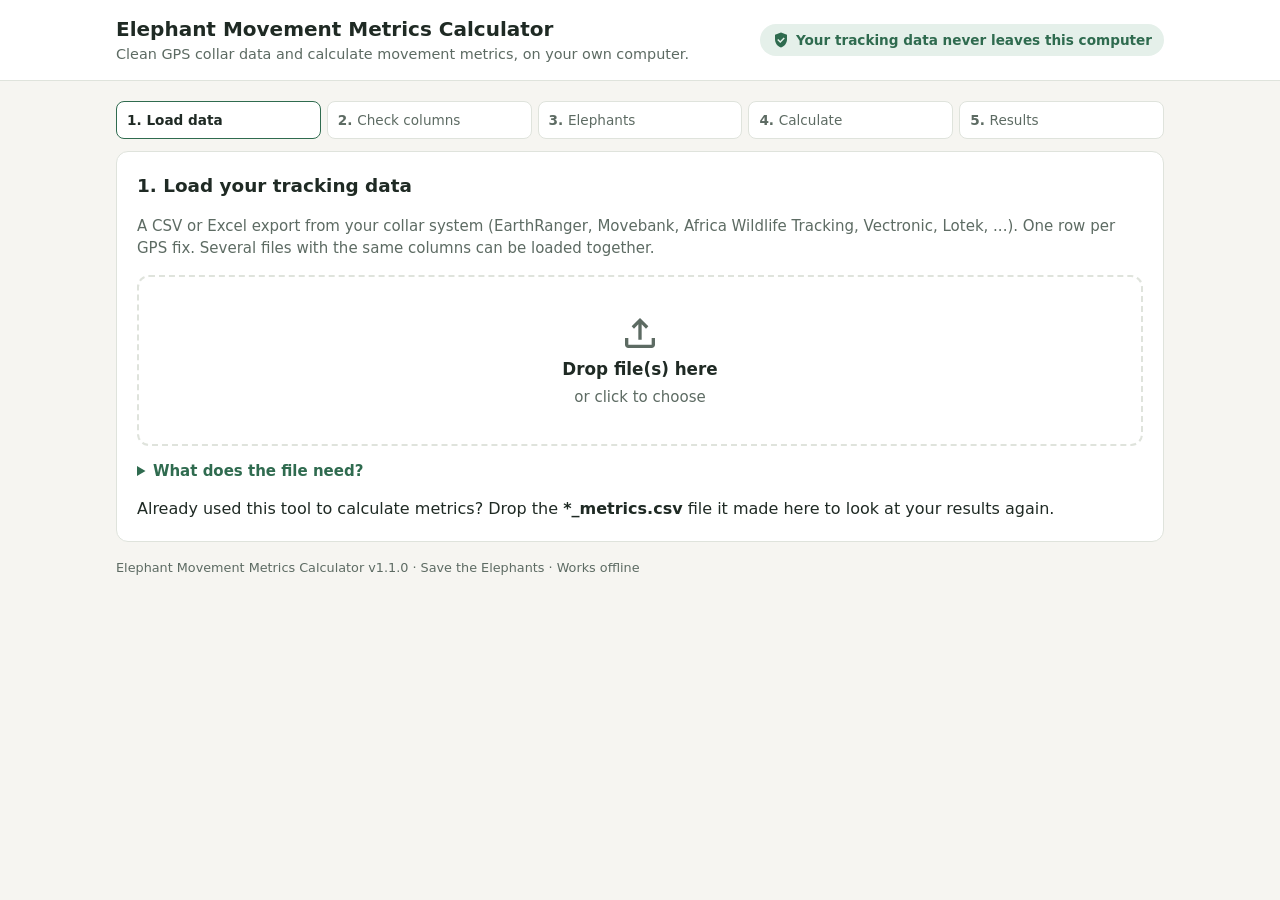
==== docs/index.html @ b6e44fd1 "Creating app" ====
<!doctype html>
<html lang="en">
<head>
<meta charset="utf-8">
<meta name="viewport" content="width=device-width, initial-scale=1">
<title>Elephant Movement Metrics Calculator</title>
<style>:root {
  --bg: #f6f5f1; --card: #ffffff; --ink: #1f2a24; --muted: #5d6b63; --line: #dfe3dc;
  --accent: #2f6b4f; --accent-ink: #ffffff; --accent-soft: #e5f0ea; --warn: #9a5b00; --warn-soft: #fff4e0;
  --err: #a5312a; --err-soft: #fdecea; --cell0: #eef1ec; --hl: #d95f02;
  --c1: #d6ecdf; --c2: #a6d3b8; --c3: #6db58d; --c4: #3c8f64; --c5: #1f5d40;
}
@media (prefers-color-scheme: dark) {
  :root:not([data-theme="light"]) {
    --bg: #141816; --card: #1d2320; --ink: #e6ece8; --muted: #9aa8a0; --line: #2f3833;
    --accent: #6fbf94; --accent-ink: #0d1a13; --accent-soft: #23362c; --warn: #f0b45a; --warn-soft: #3a2d17;
    --err: #ff8f86; --err-soft: #3d1f1d; --cell0: #262d29; --hl: #f39a4c;
    --c1: #1f3a2c; --c2: #2b5a40; --c3: #3e8460; --c4: #5fae84; --c5: #9bd8b5;
  }
}
* { box-sizing: border-box; }
body { margin: 0; background: var(--bg); color: var(--ink); font: 15px/1.5 system-ui, -apple-system, "Segoe UI", Roboto, sans-serif; }
.wrap { max-width: 1080px; margin: 0 auto; padding: 0 16px; }
.top { background: var(--card); border-bottom: 1px solid var(--line); }
.top .wrap { display: flex; flex-wrap: wrap; gap: 12px; align-items: center; justify-content: space-between; padding-top: 14px; padding-bottom: 14px; }
.brand { display: flex; gap: 12px; align-items: center; color: var(--accent); }
.brand h1 { margin: 0; font-size: 1.25rem; color: var(--ink); }
.brand p { margin: 0; color: var(--muted); font-size: .9rem; }
.privacy { display: flex; gap: 6px; align-items: center; background: var(--accent-soft); color: var(--accent); padding: 6px 12px; border-radius: 999px; font-size: .85rem; font-weight: 600; }
.stepper { display: flex; list-style: none; padding: 0; margin: 20px 0 12px; gap: 6px; flex-wrap: wrap; counter-reset: s; }
.stepper li { counter-increment: s; flex: 1 1 110px; padding: 8px 10px; border-radius: 8px; background: var(--card); border: 1px solid var(--line); color: var(--muted); font-size: .85rem; }
.stepper li::before { content: counter(s) ". "; font-weight: 700; }
.stepper li.on { border-color: var(--accent); color: var(--ink); font-weight: 600; }
.stepper li.done { color: var(--accent); }
.card { background: var(--card); border: 1px solid var(--line); border-radius: 12px; padding: 20px; margin-bottom: 16px; }
.card h2 { margin: 0 0 6px; font-size: 1.15rem; }
h3 { font-size: 1rem; margin: 20px 0 8px; }
.muted { color: var(--muted); }
.hidden { display: none !important; }
.drop { display: flex; flex-direction: column; align-items: center; gap: 4px; padding: 36px 16px; border: 2px dashed var(--line); border-radius: 12px; cursor: pointer; color: var(--muted); text-align: center; margin: 14px 0; transition: border-color .15s, background .15s; }
.drop:hover, .drop.over { border-color: var(--accent); background: var(--accent-soft); color: var(--accent); }
.drop input { display: none; }
.drop strong { color: var(--ink); font-size: 1.05rem; }
.help summary { cursor: pointer; color: var(--accent); font-weight: 600; }
.grid2 { display: grid; grid-template-columns: 1fr 1fr; gap: 20px; }
.grid3 { display: grid; grid-template-columns: 2fr 1fr 1fr; gap: 14px; }
@media (max-width: 760px) { .grid2, .grid3 { grid-template-columns: 1fr; } }
.field { margin: 0 0 12px; }
.field label { display: block; font-weight: 600; font-size: .9rem; margin-bottom: 4px; }
.maprow { display: grid; grid-template-columns: 11em 1fr; gap: 8px; align-items: center; margin-bottom: 8px; }
.maprow label { font-weight: 600; font-size: .9rem; }
.req { color: var(--err); }
input, select { font: inherit; color: var(--ink); background: var(--bg); border: 1px solid var(--line); border-radius: 8px; padding: 7px 9px; width: 100%; min-width: 0; }
input[type="checkbox"] { width: auto; }
.row { display: flex; gap: 8px; align-items: center; }
.row.gap { margin-bottom: 8px; }
.hint { color: var(--muted); font-size: .82rem; margin: 4px 0 0; }
.seg { display: inline-flex; border: 1px solid var(--line); border-radius: 8px; overflow: hidden; }
.seg button { border: 0; border-radius: 0; background: transparent; }
.seg button.on { background: var(--accent); color: var(--accent-ink); }
button { font: inherit; font-weight: 600; padding: 8px 16px; border-radius: 8px; border: 1px solid var(--line); background: var(--card); color: var(--ink); cursor: pointer; }
button:hover { border-color: var(--accent); }
button.primary { background: var(--accent); border-color: var(--accent); color: var(--accent-ink); }
button.ghost { background: transparent; }
button.small { padding: 4px 10px; font-size: .85rem; }
button:disabled { opacity: .5; cursor: default; }
.actions { display: flex; justify-content: space-between; gap: 10px; margin-top: 18px; flex-wrap: wrap; }
.tablewrap { overflow: auto; border: 1px solid var(--line); border-radius: 8px; max-height: 300px; }
.tablewrap.tall { max-height: 380px; }
table { border-collapse: collapse; width: 100%; font-size: .85rem; }
th, td { padding: 6px 9px; border-bottom: 1px solid var(--line); text-align: left; white-space: nowrap; }
th { position: sticky; top: 0; background: var(--card); z-index: 1; }
td select { padding: 3px 6px; width: auto; }
th.mapped { color: var(--accent); }
td.mapped { background: var(--accent-soft); }
table.compact td:last-child, table.compact th:last-child { text-align: right; font-variant-numeric: tabular-nums; }
.tag { display: inline-block; font-size: .72rem; padding: 1px 6px; border-radius: 4px; background: var(--accent-soft); color: var(--accent); margin-left: 4px; }
.tag.warn { background: var(--warn-soft); color: var(--warn); }
.note { background: var(--accent-soft); border-radius: 8px; padding: 10px 12px; margin: 12px 0; font-size: .9rem; }
.note.warn { background: var(--warn-soft); }
.check { display: flex; gap: 8px; align-items: center; margin-top: 12px; }
.bar { height: 12px; background: var(--cell0); border-radius: 999px; overflow: hidden; margin: 20px 0 8px; }
.bar div { height: 100%; width: 0; background: var(--accent); transition: width .2s; }
.stage { color: var(--muted); font-variant-numeric: tabular-nums; }
.stats { display: grid; grid-template-columns: repeat(auto-fit, minmax(150px, 1fr)); gap: 10px; margin: 12px 0 16px; }
.stat { background: var(--bg); border-radius: 10px; padding: 10px 12px; }
.stat b { display: block; font-size: 1.4rem; font-variant-numeric: tabular-nums; }
.stat span { color: var(--muted); font-size: .82rem; }
.downloads { display: grid; gap: 8px; }
.dl { display: flex; gap: 12px; align-items: center; justify-content: space-between; border: 1px solid var(--line); border-radius: 10px; padding: 10px 14px; }
.dl.main { border-color: var(--accent); background: var(--accent-soft); }
.dl span { display: block; color: var(--muted); font-size: .85rem; }
.explorer { margin: 14px 0 0; font-size: .9rem; }
.coverage { overflow-x: auto; border: 1px solid var(--line); border-radius: 8px; padding: 8px; }
.coverage svg text { fill: var(--muted); font-size: 10px; }
.error { border-color: var(--err); background: var(--err-soft); color: var(--err); white-space: pre-wrap; }
.foot { color: var(--muted); font-size: .8rem; padding-bottom: 30px; }
/* results tabs, explore views, send dialog */
.small { font-size: .82rem; }
.tabs { display: flex; gap: 6px; border-bottom: 2px solid var(--accent); margin: 14px 0 16px; flex-wrap: wrap; padding: 0 4px; }
.tab { border: 1px solid var(--line); border-bottom: 0; border-radius: 10px 10px 0 0; background: var(--bg); color: var(--ink); padding: 13px 24px; font-size: 1.05rem; font-weight: 700; margin-bottom: -2px; }
.tab:hover { background: var(--accent-soft); border-color: var(--accent); }
.tab.on { background: var(--accent); border-color: var(--accent); color: var(--accent-ink); }
.tab.locked { color: var(--muted); border-style: dashed; }
.lockmsg { text-align: center; padding: 36px 16px; }
.lockmsg p { max-width: 540px; margin: 0 auto 14px; }
.send { display: flex; gap: 12px; align-items: center; justify-content: space-between; background: var(--accent-soft); border: 1px solid var(--accent); border-radius: 10px; padding: 12px 14px; margin-bottom: 10px; }
.send span { display: block; color: var(--muted); font-size: .85rem; }
.send span .cmpOnly { display: inline; }
.controls { display: grid; grid-template-columns: repeat(auto-fit, minmax(190px, 1fr)); gap: 10px 14px; align-items: start; }
.radios { display: flex; flex-wrap: wrap; gap: 4px 12px; font-size: .9rem; }
.radios label, .checks label { display: inline-flex; gap: 5px; align-items: center; font-weight: 400; white-space: nowrap; }
.checks { display: flex; flex-wrap: wrap; gap: 4px 14px; padding: 8px 0; font-size: .88rem; max-height: 140px; overflow: auto; }
.cmpwith summary { cursor: pointer; color: var(--accent); font-weight: 600; font-size: .9rem; }
.chartbox { margin: 10px 0 14px; min-height: 120px; }
svg.chart text { fill: var(--muted); font-size: 11px; font-family: inherit; }
svg.chart .axlab { fill: var(--ink); font-size: 12px; }
svg.chart .grid { stroke: var(--line); stroke-width: 1; fill: none; }
svg.chart .ref { stroke: #c0392b; stroke-dasharray: 4 3; }
svg.chart .hlrow { fill: var(--accent-soft); }
/* "A newer version is available" banner (update check against the receiver's version note) */
.update { margin: 14px 0 0; padding: 10px 14px; border-radius: 10px; border: 1px solid var(--warn); background: var(--warn-soft); color: var(--ink); }
.update b { color: var(--warn); }
.update.required { border-color: var(--err); background: var(--err-soft); }
.update.required b { color: var(--err); }
.update a { font-weight: 600; color: inherit; }
.update .notes { display: block; color: var(--muted); font-size: .88rem; margin-top: 2px; }
.cmpcontrols { align-items: end; }   /* long Compare labels can wrap: keep the dropdowns level */
/* Compare overview: your median (orange) vs the group's median (dark green) on one value scale */
.cmptable td { vertical-align: bottom; }
.cmpbar { position: relative; width: 150px; height: 8px; margin: 20px 4px 4px; border-radius: 4px; background: var(--cell0); }
.cmpband { position: absolute; top: 0; height: 100%; border-radius: 4px; background: linear-gradient(90deg, var(--c1), var(--c3), var(--c1)); }
.cmpline { position: absolute; top: -4px; width: 3px; height: 16px; margin-left: -1.5px; border-radius: 1px; }
.cmpline.own, .sw.own { background: var(--hl); }
.cmpline.grp, .sw.grp { background: var(--c5); }
.cmplab { position: absolute; bottom: 13px; font-size: .78rem; font-weight: 600; white-space: nowrap; font-variant-numeric: tabular-nums; }
.cmplab.own { color: var(--hl); }
.cmplab.grp { color: var(--c5); }
.cmplegend { display: flex; flex-wrap: wrap; gap: 6px 18px; align-items: center; margin: 0 0 10px; }
.cmplegend .sw { display: inline-block; width: 3px; height: 14px; margin-right: 6px; vertical-align: -2px; border-radius: 1px; }
.cmplegend .sw.band { width: 26px; height: 8px; vertical-align: 1px; border-radius: 4px; background: linear-gradient(90deg, var(--c1), var(--c3), var(--c1)); }
dialog { border: 1px solid var(--line); border-radius: 12px; background: var(--card); color: var(--ink); max-width: 620px; width: calc(100% - 32px); padding: 20px; }
dialog::backdrop { background: rgba(0, 0, 0, .4); }
textarea { font: inherit; color: var(--ink); background: var(--bg); border: 1px solid var(--line); border-radius: 8px; padding: 7px 9px; width: 100%; }
@media (max-width: 600px) { .send, .dl { flex-direction: column; align-items: stretch; } }
.swatch { display: inline-block; width: 11px; height: 11px; border-radius: 3px; margin-right: 2px; }
.checks.stacked { flex-direction: column; gap: 6px; max-height: none; }
.reopen { font-size: 1rem; margin: 14px 0 0; }
.sahint { font-size: 1rem; margin: 2px 0 8px; }
.sarow { display: flex; gap: 8px; align-items: center; margin-bottom: 8px; max-width: 560px; }
.zhead { margin: 12px 0 2px; font-size: .95rem; }
.nextsteps { display: grid; grid-template-columns: 1fr 1fr; gap: 12px; margin: 4px 0 16px; }
@media (max-width: 640px) { .nextsteps { grid-template-columns: 1fr; } }
.nextcard { text-align: left; display: flex; flex-direction: column; gap: 4px; padding: 16px 18px; border: 2px solid var(--accent); border-radius: 12px; background: var(--card); font-weight: 400; }
.nextcard b { font-size: 1.1rem; color: var(--accent); }
.nextcard span { color: var(--muted); font-size: .9rem; }
.nextcard em { font-style: normal; font-weight: 700; color: var(--accent); margin-top: 4px; }
.nextcard:hover { background: var(--accent-soft); }
/* the two entry cards: Monitoring = light purple, Compare = light orange */
:root { --mon-bg: #f1ebfa; --mon-line: #8a6bbf; --mon-ink: #5b3f8c; --cmp-bg: #fdefe1; --cmp-line: #d9822b; --cmp-ink: #9a4f0b; }
@media (prefers-color-scheme: dark) { :root:not([data-theme="light"]) { --mon-bg: #2b2438; --mon-line: #a98fd6; --mon-ink: #cbb8ee; --cmp-bg: #36281a; --cmp-line: #e59a52; --cmp-ink: #f3bd86; } }
.nextcard.mon { background: var(--mon-bg); border-color: var(--mon-line); }
.nextcard.mon b { color: var(--mon-ink); }
.nextcard.cmp { background: var(--cmp-bg); border-color: var(--cmp-line); }
.nextcard.cmp b, .nextcard.cmp em { color: var(--cmp-ink); }
.nextcard.mon:hover, .nextcard.cmp:hover { filter: brightness(0.97); }
.nextcard.soon, .nextcard.soon:hover { cursor: not-allowed; opacity: .55; filter: grayscale(1); }
.viewhead { display: flex; gap: 14px; align-items: center; flex-wrap: wrap; margin: 6px 0 12px; }
.viewhead h3 { margin: 0; font-size: 1.15rem; }
.sendgo { display: flex; align-items: center; gap: 10px; flex-shrink: 0; }
.send .sendarrow { display: inline; font-size: 2.4rem; line-height: 1; color: var(--hl); font-weight: 700; }
/* metrics definitions page */
.runcol { display: flex; flex-direction: column; gap: 8px; align-items: stretch; }
.defbasis ul { margin: 6px 0 0; padding-left: 20px; }
.defgroup { margin: 26px 0 10px; padding-bottom: 6px; border-bottom: 2px solid var(--accent); }
.defcard { display: grid; grid-template-columns: 1fr 260px; gap: 18px; align-items: center; border: 1px solid var(--line); border-radius: 12px; padding: 14px 16px; margin-bottom: 12px; }
@media (max-width: 680px) { .defcard { grid-template-columns: 1fr; } }
.deftext h4 { margin: 0 0 4px; font-size: 1.05rem; }
.deftext p { margin: 6px 0; font-size: .92rem; }
.defmeta span { display: inline-block; font-size: .78rem; background: var(--accent-soft); color: var(--accent); border-radius: 999px; padding: 2px 10px; margin-right: 6px; }
.defsvg text { font-family: inherit; }
.defsvg .dlab { fill: var(--ink); font-size: 11px; } .defsvg .dsmall { fill: var(--muted); font-size: 10px; } .defsvg .dlabinv { fill: #fff; font-size: 11px; }
.defsvg .dpath { fill: none; stroke: var(--muted); stroke-width: 1.6; } .defsvg .dpathfat { stroke-width: 2.4; stroke: var(--c3); }
.defsvg .dpt { fill: var(--c4); } .defsvg .dstart { fill: var(--accent); } .defsvg .dend { fill: none; stroke: var(--accent); stroke-width: 2.4; }
.defsvg .dkey { stroke: var(--hl); stroke-width: 2.6; } .defsvg .dkey2 { stroke: #1f6fb2; stroke-width: 2.4; } .defsvg .dthin { stroke: var(--hl); stroke-width: 1.2; opacity: .8; }
.defsvg .darrow { stroke: var(--hl); stroke-width: 2.2; } .defsvg .dhead { fill: var(--hl); } .defsvg .daxis { stroke: var(--line); stroke-width: 1.5; }
.defsvg .dday { fill: #f7e3a1; } .defsvg .dnight { fill: #33415c; }
.defsvg .dstepday { fill: #e8b93a; } .defsvg .dstepnight { fill: #33415c; } .defsvg .dstepmix { fill: var(--line); }
.defsvg .dbarday { fill: #e8b93a; } .defsvg .dbarnight { fill: #33415c; }
.defsvg .dwin0 { fill: var(--c1); } .defsvg .dwin1 { fill: var(--c2); } .defsvg .dwin2 { fill: var(--c3); }
.defsvg .dud95 { fill: var(--c1); stroke: var(--c3); } .defsvg .dud50 { fill: var(--c3); opacity: .8; }
.defsvg .dhull { fill: var(--accent-soft); stroke: var(--accent); stroke-width: 1.6; } .defsvg .dcircle { fill: var(--accent-soft); stroke: var(--accent); stroke-dasharray: 4 3; }
.defsvg .dudA { fill: #1f6fb2; opacity: .3; } .defsvg .dudB { fill: #d95f02; opacity: .3; }
.defsvg .dudF { fill: #e8736c; opacity: .4; } .defsvg .dudM { fill: #23a55a; opacity: .35; }
</style>
</head>
<body>
<header class="top">
  <div class="wrap">
    <div class="brand">
      <div><h1>Elephant Movement Metrics Calculator</h1><p>Clean GPS collar data and calculate movement metrics, on your own computer.</p></div>
    </div>
    <div class="privacy" title="This page has no server. Your file is read by your own browser only.">
      <svg viewBox="0 0 24 24" width="18" height="18" aria-hidden="true"><path fill="currentColor" d="M12 2 4 5v6c0 5 3.4 9.7 8 11 4.6-1.3 8-6 8-11V5l-8-3Zm-1 14-4-4 1.4-1.4L11 13.2l4.6-4.6L17 10l-6 6Z"/></svg>
      Your tracking data never leaves this computer
    </div>
  </div>
</header>

<main class="wrap">
  <div class="update hidden" id="updateBanner" role="status"></div>
  <ol class="stepper" id="stepper">
    <li data-step="1" class="on">Load data</li><li data-step="2">Check columns</li><li data-step="3">Elephants</li><li data-step="4">Calculate</li><li data-step="5">Results</li>
  </ol>

  <!-- 1. LOAD -->
  <section class="card step" id="step1">
    <h2>1. Load your tracking data</h2>
    <p class="muted">A CSV or Excel export from your collar system (EarthRanger, Movebank, Africa Wildlife Tracking, Vectronic, Lotek, ...). One row per GPS fix. Several files with the same columns can be loaded together.</p>
    <label class="drop" id="drop">
      <input type="file" id="file" multiple accept=".csv,.txt,.tsv,.xlsx,.xls">
      <svg viewBox="0 0 24 24" width="40" height="40" aria-hidden="true"><path fill="currentColor" d="M19 15v4H5v-4H3v4c0 1.1.9 2 2 2h14c1.1 0 2-.9 2-2v-4h-2ZM12 3 7 8l1.4 1.4L11 6.8V16h2V6.8l2.6 2.6L17 8l-5-5Z"/></svg>
      <strong>Drop file(s) here</strong><span>or click to choose</span>
    </label>
    <details class="help"><summary>What does the file need?</summary>
      <ul>
        <li>An <b>elephant name or ID</b> column</li>
        <li>A <b>date and time</b> for each fix (one column, or separate date and time columns)</li>
        <li><b>Coordinates</b>: latitude/longitude in decimal degrees, UTM easting/northing, or a WKT "POINT (lon lat)" column</li>
        <li>Optional: <b>sex</b>, species, collar ID, study area (you can also enter sex later)</li>
      </ul>
      <p>Fixes should be about 1-4 hours apart. Collars with a typical interval longer than 6 hours cannot be used for these metrics and are skipped.</p>
    </details>
    <p class="reopen">Already used this tool to calculate metrics? Drop the <b>*_metrics.csv</b> file it made here to look at your results again<span class="cmpOnly"> and compare them with other populations</span>.</p>
  </section>

  <!-- 2. COLUMNS -->
  <section class="card step hidden" id="step2">
    <h2>2. Check the columns we found</h2>
    <p class="muted">We guessed which column holds what. Please check, and change any that are wrong.</p>
    <div class="grid2">
      <div><div id="mapFields"></div>
        <p class="hint">Coordinates: latitude and longitude in decimal degrees are all that is needed. UTM easting/northing or a WKT column are only used when a file has no latitude/longitude.</p></div>
      <div>
        <div class="field">
          <label>Are the times in the file UTC (GMT) or local time?</label>
          <div class="seg" id="utcSeg">
            <button data-v="utc" class="on">UTC / GMT</button><button data-v="local">Local time</button>
          </div>
          <p class="hint" id="utcHint"></p>
        </div>
        <div class="field">
          <label for="tz">Time zone of the study area</label>
          <select id="tz"></select>
          <p class="hint" id="tzHint">Used to decide day and night (06:00-18:00 local).</p>
        </div>
        <div class="field hidden" id="dateOrderField">
          <label for="dateOrder">Dates like 03/04/2021 mean</label>
          <select id="dateOrder"><option value="dmy">3 April 2021 (day/month)</option><option value="mdy">March 4, 2021 (month/day)</option></select>
        </div>
        <div class="field hidden" id="utmField">
          <label>UTM zone of the easting/northing</label>
          <div class="row"><input type="number" id="utmZone" min="28" max="38" style="width:6em">
            <select id="utmHemi"><option value="S">South (S)</option><option value="N">North (N)</option></select></div>
        </div>
      </div>
    </div>
    <h3>First rows of your file</h3>
    <div class="tablewrap"><table id="preview"></table></div>
    <div class="actions"><button class="ghost" data-go="1">Back</button><button class="primary" id="btnScan">Read the whole file</button></div>
  </section>

  <!-- 3. ELEPHANTS -->
  <section class="card step hidden" id="step3">
    <h2>3. Study area and elephants</h2>
    <div class="field">
      <label>Study area <span class="req">*</span></label>
      <p class="sahint" id="saColHint"></p>
      <div id="saList"></div>
      <button class="small ghost" id="addSA">Add another study area</button>
      <p class="hint">If some elephants belong to a different study area, add it here, then choose it for those elephants in the Study area column of the table below.</p>
    </div>
    <div class="grid2">
      <div class="field"><label for="country">Country</label><input id="country"></div>
      <div class="field"><label for="org">Organisation / project</label><input id="org" placeholder="optional"></div>
    </div>
    <div id="scanSummary" class="note"></div>
    <div id="clockNote" class="note hidden"></div>
    <h3>Elephants found <span class="muted" id="indCount"></span></h3>
    <p class="muted">Sex is needed for the male/female comparisons. Set any that are missing or wrong.</p>
    <div class="row gap"><button class="small ghost" id="allF">Set blanks to female</button><button class="small ghost" id="allM">Set blanks to male</button></div>
    <div class="tablewrap tall"><table id="indTable"></table></div>
    <div class="actions"><button class="ghost" data-go="2">Back</button>
      <div class="runcol"><button class="primary" id="btnRun">Calculate metrics</button><button class="ghost" id="btnDefs">Metrics definitions</button></div></div>
  </section>

  <!-- 4. RUN -->
  <section class="card step hidden" id="step4">
    <h2>4. Calculating</h2>
    <p class="muted">Cleaning the tracks automatically, resampling to 4-hour steps and computing 23 metrics. Large datasets can take a few minutes; keep this tab open.</p>
    <div class="bar"><div id="barFill"></div></div>
    <p id="stage" class="stage">Starting...</p>
  </section>

  <!-- 5. RESULTS -->
  <section class="card step hidden" id="step5">
    <h2>5. Results <span class="muted small" id="resTitle"></span></h2>

    <div class="tabpanel" id="tabSummary">
      <div class="stats" id="stats"></div>
      <div class="nextsteps">
        <button class="nextcard mon" data-open="tabMine"><b>Monitoring My Elephants</b>
          <span>Follow each elephant over time, compare individuals and see seasonal patterns.</span></button>
        <button class="nextcard cmp" data-open="tabCompare"><b>Compare with other populations</b>
          <span>See where your population sits among forest, savannah and East African elephants.</span><em id="cmpCardAction"></em></button>
      </div>
      <div class="send" id="sendBox">
        <div><b id="sendTitle">Send your metrics to Save the Elephants</b>
          <span id="sendText">Needed to compare your results with other populations. Please send once your results are final. Sends only the metrics file (summary values per elephant-month and elephant-year; no locations or times). You see exactly what is sent first.</span></div>
        <div class="sendgo"><span class="sendarrow" id="sendArrow" aria-hidden="true">&#10140;</span><button class="primary" id="btnSend">Send to Save the Elephants...</button></div>
      </div>
      <div class="downloads">
        <div class="dl main"><div><b>Metrics file</b><span>Summary values per elephant-month and elephant-year. No locations or times of fixes. Save it: to look at your results again later, open this calculator and drop the file onto step 1 (Load data).</span></div><button class="primary" id="dlMetrics">Download</button></div>
        <div class="dl" id="reportRow"><div><b>Run report</b><span>What was cleaned, excluded and calculated.</span></div><button id="dlReport">Download</button></div>
        <div class="dl" id="removedRow"><div><b>Removed fixes</b><span>Every fix the automatic cleaning removed, with the reason. For your own records - do not share.</span></div><button id="dlRemoved">Download</button></div>
      </div>
      <div id="runDetails">
        <div class="grid2">
          <div><h3>What the cleaning removed</h3><table id="cleanTable" class="compact"></table></div>
          <div><h3>Total values per metric</h3><table id="metricTable" class="compact"></table></div>
        </div>
        <h3>Monthly coverage (mean speed, km/h)</h3>
        <div id="coverage" class="coverage"></div>
      </div>
    </div>

    <div class="tabpanel hidden lockmsg" id="tabLocked">
      <div class="viewhead"><button class="ghost small backsum">Back to summary</button><h3>Compare with other populations</h3></div>
      <p><b>Send your metrics to Save the Elephants to compare your results with other populations.</b></p>
      <p class="muted">Only the metrics file is sent: summary values per elephant-month and elephant-year, with no locations or times of fixes. Your tracking data stays on this computer.</p>
      <button class="primary" id="btnSend2">Send to Save the Elephants...</button>
    </div>

    <div class="tabpanel hidden" id="tabMine">
      <div class="viewhead"><button class="ghost small backsum">Back to summary</button><h3>Monitoring My Elephants</h3></div>
      <div class="send hidden" id="mineReminder">
        <div><b>Your metrics have not been sent to Save the Elephants yet</b>
          <span>Please send them once your results are final.<span class="cmpOnly"> Sending also unlocks Compare with other populations.</span></span></div>
        <button class="primary" id="btnSend3">Send to Save the Elephants...</button>
      </div>
      <div class="controls">
        <div class="field"><label for="myMetric">Metric</label><select id="myMetric"></select></div>
        <div class="field hidden" id="myAreaWrap"><label for="myArea">Study area</label><select id="myArea"></select></div>
        <div class="field"><label for="myFocal">Focal elephant</label><select id="myFocal"></select></div>
        <div class="field"><label>Figure</label>
          <div class="radios"><label><input type="radio" name="myFig" value="ts" checked> Time series</label><label><input type="radio" name="myFig" value="z"> Z-score heat map</label>
          <label><input type="radio" name="myFig" value="wheel"> Monthly wheel</label><label><input type="radio" name="myFig" value="cov"> Coverage</label></div></div>
      </div>
      <div class="field cmpwith"><label>Compare multiple elephants</label><p class="hint" style="margin:0">Tick elephants to show them alongside the focal elephant in every figure.</p><div id="myCompare" class="checks"></div></div>
      <div id="myChart" class="chartbox"></div>
      <div class="tablewrap"><table id="myTable" class="compact"></table></div>
    </div>

    <div class="tabpanel hidden" id="tabCompare">
      <div class="viewhead"><button class="ghost small backsum">Back to summary</button><h3>Compare with other populations</h3></div>
      <p class="muted small" id="refInfo"></p>
      <div class="controls cmpcontrols">
        <div class="field"><label for="cmpMetric">Comparison: select overview of all metrics or individual metrics</label><select id="cmpMetric"></select></div>
        <div class="field" id="cmpSexWrap"><label for="cmpSex">Elephants: select all or by sex</label><select id="cmpSex"><option value="All">All</option><option value="Female">Females</option><option value="Male">Males</option></select></div>
        <div class="field" id="cmpViewWrap"><label>View</label>
          <div class="radios"><label><input type="radio" name="cmpView" value="global" checked> Overall</label><label><input type="radio" name="cmpView" value="year"> By year</label>
          <label><input type="radio" name="cmpView" value="month"> Seasonal</label></div></div>
      </div>
      <div class="field"><label>Compare with</label><div class="checks stacked" id="cmpGroups"></div></div>
      <div id="cmpChart" class="chartbox"></div>
    </div>

    <div class="actions"><button class="ghost" data-go="3" id="btnBack3">Change settings and recalculate</button><button class="ghost" id="restart">Start again with another file</button></div>
  </section>

  <dialog id="sendDlg">
    <form method="dialog" id="sendForm">
      <h2>Send to Save the Elephants</h2>
      <p class="muted">This is everything that will be sent:</p>
      <div class="note" id="sendWhat"></div>
      <div class="grid2">
        <div class="field"><label for="sName">Your name</label><input id="sName" autocomplete="name"></div>
        <div class="field"><label for="sEmail">Your e-mail (for questions)</label><input id="sEmail" type="email" autocomplete="email"></div>
      </div>
      <div class="field"><label for="sMsg">Message (optional)</label><textarea id="sMsg" rows="3"></textarea></div>
      <label class="check"><input type="checkbox" id="sReport" checked> Also send the run report (cleaning and calculation summary; no locations)</label>
      <p class="hint" id="sendHow"></p>
      <div class="actions"><button value="cancel" class="ghost">Cancel</button><button value="send" class="primary" id="sendGo">Send</button></div>
    </form>
  </dialog>

  <section class="card hidden" id="stepDefs">
    <div class="viewhead"><button class="ghost small" id="defsBack">Back</button><h2>Metrics definitions</h2></div>
    <div id="defsBody"></div>
    <div class="actions"><button class="ghost" id="defsBack2">Back</button></div>
  </section>

  <div class="card error hidden" id="err"></div>
</main>
<footer class="wrap foot">Elephant Movement Metrics Calculator v<span id="ver"></span> &middot; Save the Elephants &middot; Works offline</footer>

<script type="application/json" id="ref-data"></script>
<script type="application/json" id="diel-data">{"built":"2026-10-09","n_files":64,"step_h":0.25,"grid":[-0.622,-0.7427,-0.866,-0.9902,-1.1131,-1.2322,-1.3444,-1.4468,-1.5363,-1.6096,-1.6637,-1.6962,-1.7046,-1.6872,-1.6431,-1.5717,-1.4736,-1.3498,-1.2023,-1.034,-0.8483,-0.6492,-0.4415,-0.2301,-0.0203,0.1825,0.3731,0.5464,0.6979,0.8236,0.92,0.9848,1.0162,1.0138,0.978,0.91,0.8124,0.6884,0.5421,0.3782,0.2022,0.0195,-0.1637,-0.3418,-0.509,-0.6599,-0.7896,-0.8941,-0.97,-1.0146,-1.0265,-1.0052,-0.951,-0.8654,-0.7507,-0.6099,-0.447,-0.2663,-0.0725,0.1292,0.3336,0.5358,0.7309,0.9144,1.0823,1.2313,1.3586,1.4625,1.5415,1.5954,1.6244,1.6296,1.6123,1.5748,1.5195,1.449,1.3662,1.274,1.1751,1.072,0.967,0.862,0.7583,0.657,0.5585,0.463,0.3701,0.2791,0.1891,0.0989,0.0074,-0.0866,-0.1843,-0.2863,-0.3933,-0.5053]}</script>
<script type="text/plain" id="worker-src">/*! xlsx.js (C) 2013-present SheetJS -- http://sheetjs.com */
var DO_NOT_EXPORT_CODEPAGE=true;var cptable={version:"1.15.0"};cptable[437]=function(){var e="\0\b\t\n\x0B\f\r !\"#$%&'()*+,-./0123456789:;<=>?@ABCDEFGHIJKLMNOPQRSTUVWXYZ[\\]^_`abcdefghijklmnopqrstuvwxyz{|}~ÇüéâäàåçêëèïîìÄÅÉæÆôöòûùÿÖÜ¢£¥₧ƒáíóúñÑªº¿⌐¬½¼¡«»░▒▓│┤╡╢╖╕╣║╗╝╜╛┐└┴┬├─┼╞╟╚╔╩╦╠═╬╧╨╤╥╙╘╒╓╫╪┘┌█▄▌▐▀αßΓπΣσµτΦΘΩδ∞φε∩≡±≥≤⌠⌡÷≈°∙·√ⁿ²■ ",r=[],t={};for(var a=0;a!=e.length;++a){if(e.charCodeAt(a)!==65533)t[e.charAt(a)]=a;r[a]=e.charAt(a)}return{enc:t,dec:r}}();cptable[620]=function(){var e="\0\b\t\n\x0B\f\r !\"#$%&'()*+,-./0123456789:;<=>?@ABCDEFGHIJKLMNOPQRSTUVWXYZ[\\]^_`abcdefghijklmnopqrstuvwxyz{|}~ÇüéâäàąçêëèïîćÄĄĘęłôöĆûùŚÖÜ¢Ł¥śƒŹŻóÓńŃźż¿⌐¬½¼¡«»░▒▓│┤╡╢╖╕╣║╗╝╜╛┐└┴┬├─┼╞╟╚╔╩╦╠═╬╧╨╤╥╙╘╒╓╫╪┘┌█▄▌▐▀αßΓπΣσµτΦΘΩδ∞φε∩≡±≥≤⌠⌡÷≈°∙·√ⁿ²■ ",r=[],t={};for(var a=0;a!=e.length;++a){if(e.charCodeAt(a)!==65533)t[e.charAt(a)]=a;r[a]=e.charAt(a)}return{enc:t,dec:r}}();cptable[737]=function(){var e="\0\b\t\n\x0B\f\r !\"#$%&'()*+,-./0123456789:;<=>?@ABCDEFGHIJKLMNOPQRSTUVWXYZ[\\]^_`abcdefghijklmnopqrstuvwxyz{|}~ΑΒΓΔΕΖΗΘΙΚΛΜΝΞΟΠΡΣΤΥΦΧΨΩαβγδεζηθικλμνξοπρσςτυφχψ░▒▓│┤╡╢╖╕╣║╗╝╜╛┐└┴┬├─┼╞╟╚╔╩╦╠═╬╧╨╤╥╙╘╒╓╫╪┘┌█▄▌▐▀ωάέήϊίόύϋώΆΈΉΊΌΎΏ±≥≤ΪΫ÷≈°∙·√ⁿ²■ ",r=[],t={};for(var a=0;a!=e.length;++a){if(e.charCodeAt(a)!==65533)t[e.charAt(a)]=a;r[a]=e.charAt(a)}return{enc:t,dec:r}}();cptable[850]=function(){var e="\0\b\t\n\x0B\f\r !\"#$%&'()*+,-./0123456789:;<=>?@ABCDEFGHIJKLMNOPQRSTUVWXYZ[\\]^_`abcdefghijklmnopqrstuvwxyz{|}~ÇüéâäàåçêëèïîìÄÅÉæÆôöòûùÿÖÜø£Ø×ƒáíóúñÑªº¿®¬½¼¡«»░▒▓│┤ÁÂÀ©╣║╗╝¢¥┐└┴┬├─┼ãÃ╚╔╩╦╠═╬¤ðÐÊËÈıÍÎÏ┘┌█▄¦Ì▀ÓßÔÒõÕµþÞÚÛÙýÝ¯´­±‗¾¶§÷¸°¨·¹³²■ ",r=[],t={};for(var a=0;a!=e.length;++a){if(e.charCodeAt(a)!==65533)t[e.charAt(a)]=a;r[a]=e.charAt(a)}return{enc:t,dec:r}}();cptable[852]=function(){var e="\0\b\t\n\x0B\f\r !\"#$%&'()*+,-./0123456789:;<=>?@ABCDEFGHIJKLMNOPQRSTUVWXYZ[\\]^_`abcdefghijklmnopqrstuvwxyz{|}~ÇüéâäůćçłëŐőîŹÄĆÉĹĺôöĽľŚśÖÜŤťŁ×čáíóúĄąŽžĘę¬źČş«»░▒▓│┤ÁÂĚŞ╣║╗╝Żż┐└┴┬├─┼Ăă╚╔╩╦╠═╬¤đĐĎËďŇÍÎě┘┌█▄ŢŮ▀ÓßÔŃńňŠšŔÚŕŰýÝţ´­˝˛ˇ˘§÷¸°¨˙űŘř■ ",r=[],t={};for(var a=0;a!=e.length;++a){if(e.charCodeAt(a)!==65533)t[e.charAt(a)]=a;r[a]=e.charAt(a)}return{enc:t,dec:r}}();cptable[857]=function(){var e="\0\b\t\n\x0B\f\r !\"#$%&'()*+,-./0123456789:;<=>?@ABCDEFGHIJKLMNOPQRSTUVWXYZ[\\]^_`abcdefghijklmnopqrstuvwxyz{|}~ÇüéâäàåçêëèïîıÄÅÉæÆôöòûùİÖÜø£ØŞşáíóúñÑĞğ¿®¬½¼¡«»░▒▓│┤ÁÂÀ©╣║╗╝¢¥┐└┴┬├─┼ãÃ╚╔╩╦╠═╬¤ºªÊËÈ�ÍÎÏ┘┌█▄¦Ì▀ÓßÔÒõÕµ�×ÚÛÙìÿ¯´­±�¾¶§÷¸°¨·¹³²■ ",r=[],t={};for(var a=0;a!=e.length;++a){if(e.charCodeAt(a)!==65533)t[e.charAt(a)]=a;r[a]=e.charAt(a)}return{enc:t,dec:r}}();cptable[861]=function(){var e="\0\b\t\n\x0B\f\r !\"#$%&'()*+,-./0123456789:;<=>?@ABCDEFGHIJKLMNOPQRSTUVWXYZ[\\]^_`abcdefghijklmnopqrstuvwxyz{|}~ÇüéâäàåçêëèÐðÞÄÅÉæÆôöþûÝýÖÜø£Ø₧ƒáíóúÁÍÓÚ¿⌐¬½¼¡«»░▒▓│┤╡╢╖╕╣║╗╝╜╛┐└┴┬├─┼╞╟╚╔╩╦╠═╬╧╨╤╥╙╘╒╓╫╪┘┌█▄▌▐▀αßΓπΣσµτΦΘΩδ∞φε∩≡±≥≤⌠⌡÷≈°∙·√ⁿ²■ ",r=[],t={};for(var a=0;a!=e.length;++a){if(e.charCodeAt(a)!==65533)t[e.charAt(a)]=a;r[a]=e.charAt(a)}return{enc:t,dec:r}}();cptable[865]=function(){var e="\0\b\t\n\x0B\f\r !\"#$%&'()*+,-./0123456789:;<=>?@ABCDEFGHIJKLMNOPQRSTUVWXYZ[\\]^_`abcdefghijklmnopqrstuvwxyz{|}~ÇüéâäàåçêëèïîìÄÅÉæÆôöòûùÿÖÜø£Ø₧ƒáíóúñÑªº¿⌐¬½¼¡«¤░▒▓│┤╡╢╖╕╣║╗╝╜╛┐└┴┬├─┼╞╟╚╔╩╦╠═╬╧╨╤╥╙╘╒╓╫╪┘┌█▄▌▐▀αßΓπΣσµτΦΘΩδ∞φε∩≡±≥≤⌠⌡÷≈°∙·√ⁿ²■ ",r=[],t={};for(var a=0;a!=e.length;++a){if(e.charCodeAt(a)!==65533)t[e.charAt(a)]=a;r[a]=e.charAt(a)}return{enc:t,dec:r}}();cptable[866]=function(){var e="\0\b\t\n\x0B\f\r !\"#$%&'()*+,-./0123456789:;<=>?@ABCDEFGHIJKLMNOPQRSTUVWXYZ[\\]^_`abcdefghijklmnopqrstuvwxyz{|}~АБВГДЕЖЗИЙКЛМНОПРСТУФХЦЧШЩЪЫЬЭЮЯабвгдежзийклмноп░▒▓│┤╡╢╖╕╣║╗╝╜╛┐└┴┬├─┼╞╟╚╔╩╦╠═╬╧╨╤╥╙╘╒╓╫╪┘┌█▄▌▐▀рстуфхцчшщъыьэюяЁёЄєЇїЎў°∙·√№¤■ ",r=[],t={};for(var a=0;a!=e.length;++a){if(e.charCodeAt(a)!==65533)t[e.charAt(a)]=a;r[a]=e.charAt(a)}return{enc:t,dec:r}}();cptable[874]=function(){var e="\0\b\t\n\x0B\f\r !\"#$%&'()*+,-./0123456789:;<=>?@ABCDEFGHIJKLMNOPQRSTUVWXYZ[\\]^_`abcdefghijklmnopqrstuvwxyz{|}~€����…�����������‘’“”•–—�������� กขฃคฅฆงจฉชซฌญฎฏฐฑฒณดตถทธนบปผฝพฟภมยรฤลฦวศษสหฬอฮฯะัาำิีึืฺุู����฿เแโใไๅๆ็่้๊๋์ํ๎๏๐๑๒๓๔๕๖๗๘๙๚๛����",r=[],t={};for(var a=0;a!=e.length;++a){if(e.charCodeAt(a)!==65533)t[e.charAt(a)]=a;r[a]=e.charAt(a)}return{enc:t,dec:r}}();cptable[895]=function(){var e="\0\b\t\n\x0B\f\r !\"#$%&'()*+,-./0123456789:;<=>?@ABCDEFGHIJKLMNOPQRSTUVWXYZ[\\]^_`abcdefghijklmnopqrstuvwxyz{|}~ČüéďäĎŤčěĚĹÍľǪÄÁÉžŽôöÓůÚýÖÜŠĽÝŘťáíóúňŇŮÔšřŕŔ¼§«»░▒▓│┤╡╢╖╕╣║╗╝╜╛┐└┴┬├─┼╞╟╚╔╩╦╠═╬╧╨╤╥╙╘╒╓╫╪┘┌█▄▌▐▀αßΓπΣσµτΦΘΩδ∞φε∩≡±≥≤⌠⌡÷≈°∙·√ⁿ²■ ",r=[],t={};for(var a=0;a!=e.length;++a){if(e.charCodeAt(a)!==65533)t[e.charAt(a)]=a;r[a]=e.charAt(a)}return{enc:t,dec:r}}();cptable[932]=function(){var e=[],r={},t=[],a;t[0]="\0\b\t\n\x0B\f\r !\"#$%&'()*+,-./0123456789:;<=>?@ABCDEFGHIJKLMNOPQRSTUVWXYZ[\\]^_`abcdefghijklmnopqrstuvwxyz{|}~���������������������������������｡｢｣､･ｦｧｨｩｪｫｬｭｮｯｰｱｲｳｴｵｶｷｸｹｺｻｼｽｾｿﾀﾁﾂﾃﾄﾅﾆﾇﾈﾉﾊﾋﾌﾍﾎﾏﾐﾑﾒﾓﾔﾕﾖﾗﾘﾙﾚﾛﾜﾝﾞﾟ��������������������������������".split("");for(a=0;a!=t[0].length;++a)if(t[0][a].charCodeAt(0)!==65533){r[t[0][a]]=0+a;e[0+a]=t[0][a]}t[129]="����������������������������������������������������������������　、。，．・：；？！゛゜´｀¨＾￣＿ヽヾゝゞ〃仝々〆〇ー―‐／＼～∥｜…‥‘’“”（）〔〕［］｛｝〈〉《》「」『』【】＋－±×�÷＝≠＜＞≦≧∞∴♂♀°′″℃￥＄￠￡％＃＆＊＠§☆★○●◎◇◆□■△▲▽▼※〒→←↑↓〓�����������∈∋⊆⊇⊂⊃∪∩��������∧∨￢⇒⇔∀∃�����������∠⊥⌒∂∇≡≒≪≫√∽∝∵∫∬�������Å‰♯♭♪†‡¶����◯���".split("");for(a=0;a!=t[129].length;++a)if(t[129][a].charCodeAt(0)!==65533){r[t[129][a]]=33024+a;e[33024+a]=t[129][a]}t[130]="�������������������������������������������������������������������������������０１２３４５６７８９�������ＡＢＣＤＥＦＧＨＩＪＫＬＭＮＯＰＱＲＳＴＵＶＷＸＹＺ�������ａｂｃｄｅｆｇｈｉｊｋｌｍｎｏｐｑｒｓｔｕｖｗｘｙｚ����ぁあぃいぅうぇえぉおかがきぎくぐけげこごさざしじすずせぜそぞただちぢっつづてでとどなにぬねのはばぱひびぴふぶぷへべぺほぼぽまみむめもゃやゅゆょよらりるれろゎわゐゑをん��������������".split("");for(a=0;a!=t[130].length;++a)if(t[130][a].charCodeAt(0)!==65533){r[t[130][a]]=33280+a;e[33280+a]=t[130][a]}t[131]="����������������������������������������������������������������ァアィイゥウェエォオカガキギクグケゲコゴサザシジスズセゼソゾタダチヂッツヅテデトドナニヌネノハバパヒビピフブプヘベペホボポマミ�ムメモャヤュユョヨラリルレロヮワヰヱヲンヴヵヶ��������ΑΒΓΔΕΖΗΘΙΚΛΜΝΞΟΠΡΣΤΥΦΧΨΩ��������αβγδεζηθικλμνξοπρστυφχψω�����������������������������������������".split("");for(a=0;a!=t[131].length;++a)if(t[131][a].charCodeAt(0)!==65533){r[t[131][a]]=33536+a;e[33536+a]=t[131][a]}t[132]="����������������������������������������������������������������АБВГДЕЁЖЗИЙКЛМНОПРСТУФХЦЧШЩЪЫЬЭЮЯ���������������абвгдеёжзийклмн�опрстуфхцчшщъыьэюя�������������─│┌┐┘└├┬┤┴┼━┃┏┓┛┗┣┳┫┻╋┠┯┨┷┿┝┰┥┸╂�����������������������������������������������������������������".split("");for(a=0;a!=t[132].length;++a)if(t[132][a].charCodeAt(0)!==65533){r[t[132][a]]=33792+a;e[33792+a]=t[132][a]}t[135]="����������������������������������������������������������������①②③④⑤⑥⑦⑧⑨⑩⑪⑫⑬⑭⑮⑯⑰⑱⑲⑳ⅠⅡⅢⅣⅤⅥⅦⅧⅨⅩ�㍉㌔㌢㍍㌘㌧㌃㌶㍑㍗㌍㌦㌣㌫㍊㌻㎜㎝㎞㎎㎏㏄㎡��������㍻�〝〟№㏍℡㊤㊥㊦㊧㊨㈱㈲㈹㍾㍽㍼≒≡∫∮∑√⊥∠∟⊿∵∩∪���������������������������������������������������������������������������������������������������".split("");for(a=0;a!=t[135].length;++a)if(t[135][a].charCodeAt(0)!==65533){r[t[135][a]]=34560+a;e[34560+a]=t[135][a]}t[136]="���������������������������������������������������������������������������������������������������������������������������������������������������������������亜唖娃阿哀愛挨姶逢葵茜穐悪握渥旭葦芦鯵梓圧斡扱宛姐虻飴絢綾鮎或粟袷安庵按暗案闇鞍杏以伊位依偉囲夷委威尉惟意慰易椅為畏異移維緯胃萎衣謂違遺医井亥域育郁磯一壱溢逸稲茨芋鰯允印咽員因姻引飲淫胤蔭���".split("");for(a=0;a!=t[136].length;++a)if(t[136][a].charCodeAt(0)!==65533){r[t[136][a]]=34816+a;e[34816+a]=t[136][a]}t[137]="����������������������������������������������������������������院陰隠韻吋右宇烏羽迂雨卯鵜窺丑碓臼渦嘘唄欝蔚鰻姥厩浦瓜閏噂云運雲荏餌叡営嬰影映曳栄永泳洩瑛盈穎頴英衛詠鋭液疫益駅悦謁越閲榎厭円�園堰奄宴延怨掩援沿演炎焔煙燕猿縁艶苑薗遠鉛鴛塩於汚甥凹央奥往応押旺横欧殴王翁襖鴬鴎黄岡沖荻億屋憶臆桶牡乙俺卸恩温穏音下化仮何伽価佳加可嘉夏嫁家寡科暇果架歌河火珂禍禾稼箇花苛茄荷華菓蝦課嘩貨迦過霞蚊俄峨我牙画臥芽蛾賀雅餓駕介会解回塊壊廻快怪悔恢懐戒拐改���".split("");for(a=0;a!=t[137].length;++a)if(t[137][a].charCodeAt(0)!==65533){r[t[137][a]]=35072+a;e[35072+a]=t[137][a]}t[138]="����������������������������������������������������������������魁晦械海灰界皆絵芥蟹開階貝凱劾外咳害崖慨概涯碍蓋街該鎧骸浬馨蛙垣柿蛎鈎劃嚇各廓拡撹格核殻獲確穫覚角赫較郭閣隔革学岳楽額顎掛笠樫�橿梶鰍潟割喝恰括活渇滑葛褐轄且鰹叶椛樺鞄株兜竃蒲釜鎌噛鴨栢茅萱粥刈苅瓦乾侃冠寒刊勘勧巻喚堪姦完官寛干幹患感慣憾換敢柑桓棺款歓汗漢澗潅環甘監看竿管簡緩缶翰肝艦莞観諌貫還鑑間閑関陥韓館舘丸含岸巌玩癌眼岩翫贋雁頑顔願企伎危喜器基奇嬉寄岐希幾忌揮机旗既期棋棄���".split("");for(a=0;a!=t[138].length;++a)if(t[138][a].charCodeAt(0)!==65533){r[t[138][a]]=35328+a;e[35328+a]=t[138][a]}t[139]="����������������������������������������������������������������機帰毅気汽畿祈季稀紀徽規記貴起軌輝飢騎鬼亀偽儀妓宜戯技擬欺犠疑祇義蟻誼議掬菊鞠吉吃喫桔橘詰砧杵黍却客脚虐逆丘久仇休及吸宮弓急救�朽求汲泣灸球究窮笈級糾給旧牛去居巨拒拠挙渠虚許距鋸漁禦魚亨享京供侠僑兇競共凶協匡卿叫喬境峡強彊怯恐恭挟教橋況狂狭矯胸脅興蕎郷鏡響饗驚仰凝尭暁業局曲極玉桐粁僅勤均巾錦斤欣欽琴禁禽筋緊芹菌衿襟謹近金吟銀九倶句区狗玖矩苦躯駆駈駒具愚虞喰空偶寓遇隅串櫛釧屑屈���".split("");for(a=0;a!=t[139].length;++a)if(t[139][a].charCodeAt(0)!==65533){r[t[139][a]]=35584+a;e[35584+a]=t[139][a]}t[140]="����������������������������������������������������������������掘窟沓靴轡窪熊隈粂栗繰桑鍬勲君薫訓群軍郡卦袈祁係傾刑兄啓圭珪型契形径恵慶慧憩掲携敬景桂渓畦稽系経継繋罫茎荊蛍計詣警軽頚鶏芸迎鯨�劇戟撃激隙桁傑欠決潔穴結血訣月件倹倦健兼券剣喧圏堅嫌建憲懸拳捲検権牽犬献研硯絹県肩見謙賢軒遣鍵険顕験鹸元原厳幻弦減源玄現絃舷言諺限乎個古呼固姑孤己庫弧戸故枯湖狐糊袴股胡菰虎誇跨鈷雇顧鼓五互伍午呉吾娯後御悟梧檎瑚碁語誤護醐乞鯉交佼侯候倖光公功効勾厚口向���".split("");for(a=0;a!=t[140].length;++a)if(t[140][a].charCodeAt(0)!==65533){r[t[140][a]]=35840+a;e[35840+a]=t[140][a]}t[141]="����������������������������������������������������������������后喉坑垢好孔孝宏工巧巷幸広庚康弘恒慌抗拘控攻昂晃更杭校梗構江洪浩港溝甲皇硬稿糠紅紘絞綱耕考肯肱腔膏航荒行衡講貢購郊酵鉱砿鋼閤降�項香高鴻剛劫号合壕拷濠豪轟麹克刻告国穀酷鵠黒獄漉腰甑忽惚骨狛込此頃今困坤墾婚恨懇昏昆根梱混痕紺艮魂些佐叉唆嵯左差査沙瑳砂詐鎖裟坐座挫債催再最哉塞妻宰彩才採栽歳済災采犀砕砦祭斎細菜裁載際剤在材罪財冴坂阪堺榊肴咲崎埼碕鷺作削咋搾昨朔柵窄策索錯桜鮭笹匙冊刷���".split("");for(a=0;a!=t[141].length;++a)if(t[141][a].charCodeAt(0)!==65533){r[t[141][a]]=36096+a;e[36096+a]=t[141][a]}t[142]="����������������������������������������������������������������察拶撮擦札殺薩雑皐鯖捌錆鮫皿晒三傘参山惨撒散桟燦珊産算纂蚕讃賛酸餐斬暫残仕仔伺使刺司史嗣四士始姉姿子屍市師志思指支孜斯施旨枝止�死氏獅祉私糸紙紫肢脂至視詞詩試誌諮資賜雌飼歯事似侍児字寺慈持時次滋治爾璽痔磁示而耳自蒔辞汐鹿式識鴫竺軸宍雫七叱執失嫉室悉湿漆疾質実蔀篠偲柴芝屡蕊縞舎写射捨赦斜煮社紗者謝車遮蛇邪借勺尺杓灼爵酌釈錫若寂弱惹主取守手朱殊狩珠種腫趣酒首儒受呪寿授樹綬需囚収周���".split("");for(a=0;a!=t[142].length;++a)if(t[142][a].charCodeAt(0)!==65533){r[t[142][a]]=36352+a;e[36352+a]=t[142][a]}t[143]="����������������������������������������������������������������宗就州修愁拾洲秀秋終繍習臭舟蒐衆襲讐蹴輯週酋酬集醜什住充十従戎柔汁渋獣縦重銃叔夙宿淑祝縮粛塾熟出術述俊峻春瞬竣舜駿准循旬楯殉淳�準潤盾純巡遵醇順処初所暑曙渚庶緒署書薯藷諸助叙女序徐恕鋤除傷償勝匠升召哨商唱嘗奨妾娼宵将小少尚庄床廠彰承抄招掌捷昇昌昭晶松梢樟樵沼消渉湘焼焦照症省硝礁祥称章笑粧紹肖菖蒋蕉衝裳訟証詔詳象賞醤鉦鍾鐘障鞘上丈丞乗冗剰城場壌嬢常情擾条杖浄状畳穣蒸譲醸錠嘱埴飾���".split("");for(a=0;a!=t[143].length;++a)if(t[143][a].charCodeAt(0)!==65533){r[t[143][a]]=36608+a;e[36608+a]=t[143][a]}t[144]="����������������������������������������������������������������拭植殖燭織職色触食蝕辱尻伸信侵唇娠寝審心慎振新晋森榛浸深申疹真神秦紳臣芯薪親診身辛進針震人仁刃塵壬尋甚尽腎訊迅陣靭笥諏須酢図厨�逗吹垂帥推水炊睡粋翠衰遂酔錐錘随瑞髄崇嵩数枢趨雛据杉椙菅頗雀裾澄摺寸世瀬畝是凄制勢姓征性成政整星晴棲栖正清牲生盛精聖声製西誠誓請逝醒青静斉税脆隻席惜戚斥昔析石積籍績脊責赤跡蹟碩切拙接摂折設窃節説雪絶舌蝉仙先千占宣専尖川戦扇撰栓栴泉浅洗染潜煎煽旋穿箭線���".split("");for(a=0;a!=t[144].length;++a)if(t[144][a].charCodeAt(0)!==65533){r[t[144][a]]=36864+a;e[36864+a]=t[144][a]}t[145]="����������������������������������������������������������������繊羨腺舛船薦詮賎践選遷銭銑閃鮮前善漸然全禅繕膳糎噌塑岨措曾曽楚狙疏疎礎祖租粗素組蘇訴阻遡鼠僧創双叢倉喪壮奏爽宋層匝惣想捜掃挿掻�操早曹巣槍槽漕燥争痩相窓糟総綜聡草荘葬蒼藻装走送遭鎗霜騒像増憎臓蔵贈造促側則即息捉束測足速俗属賊族続卒袖其揃存孫尊損村遜他多太汰詑唾堕妥惰打柁舵楕陀駄騨体堆対耐岱帯待怠態戴替泰滞胎腿苔袋貸退逮隊黛鯛代台大第醍題鷹滝瀧卓啄宅托択拓沢濯琢託鐸濁諾茸凧蛸只���".split("");for(a=0;a!=t[145].length;++a)if(t[145][a].charCodeAt(0)!==65533){r[t[145][a]]=37120+a;e[37120+a]=t[145][a]}t[146]="����������������������������������������������������������������叩但達辰奪脱巽竪辿棚谷狸鱈樽誰丹単嘆坦担探旦歎淡湛炭短端箪綻耽胆蛋誕鍛団壇弾断暖檀段男談値知地弛恥智池痴稚置致蜘遅馳築畜竹筑蓄�逐秩窒茶嫡着中仲宙忠抽昼柱注虫衷註酎鋳駐樗瀦猪苧著貯丁兆凋喋寵帖帳庁弔張彫徴懲挑暢朝潮牒町眺聴脹腸蝶調諜超跳銚長頂鳥勅捗直朕沈珍賃鎮陳津墜椎槌追鎚痛通塚栂掴槻佃漬柘辻蔦綴鍔椿潰坪壷嬬紬爪吊釣鶴亭低停偵剃貞呈堤定帝底庭廷弟悌抵挺提梯汀碇禎程締艇訂諦蹄逓���".split("");for(a=0;a!=t[146].length;++a)if(t[146][a].charCodeAt(0)!==65533){r[t[146][a]]=37376+a;e[37376+a]=t[146][a]}t[147]="����������������������������������������������������������������邸鄭釘鼎泥摘擢敵滴的笛適鏑溺哲徹撤轍迭鉄典填天展店添纏甜貼転顛点伝殿澱田電兎吐堵塗妬屠徒斗杜渡登菟賭途都鍍砥砺努度土奴怒倒党冬�凍刀唐塔塘套宕島嶋悼投搭東桃梼棟盗淘湯涛灯燈当痘祷等答筒糖統到董蕩藤討謄豆踏逃透鐙陶頭騰闘働動同堂導憧撞洞瞳童胴萄道銅峠鴇匿得徳涜特督禿篤毒独読栃橡凸突椴届鳶苫寅酉瀞噸屯惇敦沌豚遁頓呑曇鈍奈那内乍凪薙謎灘捺鍋楢馴縄畷南楠軟難汝二尼弐迩匂賑肉虹廿日乳入���".split("");for(a=0;a!=t[147].length;++a)if(t[147][a].charCodeAt(0)!==65533){r[t[147][a]]=37632+a;e[37632+a]=t[147][a]}t[148]="����������������������������������������������������������������如尿韮任妊忍認濡禰祢寧葱猫熱年念捻撚燃粘乃廼之埜嚢悩濃納能脳膿農覗蚤巴把播覇杷波派琶破婆罵芭馬俳廃拝排敗杯盃牌背肺輩配倍培媒梅�楳煤狽買売賠陪這蝿秤矧萩伯剥博拍柏泊白箔粕舶薄迫曝漠爆縛莫駁麦函箱硲箸肇筈櫨幡肌畑畠八鉢溌発醗髪伐罰抜筏閥鳩噺塙蛤隼伴判半反叛帆搬斑板氾汎版犯班畔繁般藩販範釆煩頒飯挽晩番盤磐蕃蛮匪卑否妃庇彼悲扉批披斐比泌疲皮碑秘緋罷肥被誹費避非飛樋簸備尾微枇毘琵眉美���".split("");for(a=0;a!=t[148].length;++a)if(t[148][a].charCodeAt(0)!==65533){r[t[148][a]]=37888+a;e[37888+a]=t[148][a]}t[149]="����������������������������������������������������������������鼻柊稗匹疋髭彦膝菱肘弼必畢筆逼桧姫媛紐百謬俵彪標氷漂瓢票表評豹廟描病秒苗錨鋲蒜蛭鰭品彬斌浜瀕貧賓頻敏瓶不付埠夫婦富冨布府怖扶敷�斧普浮父符腐膚芙譜負賦赴阜附侮撫武舞葡蕪部封楓風葺蕗伏副復幅服福腹複覆淵弗払沸仏物鮒分吻噴墳憤扮焚奮粉糞紛雰文聞丙併兵塀幣平弊柄並蔽閉陛米頁僻壁癖碧別瞥蔑箆偏変片篇編辺返遍便勉娩弁鞭保舗鋪圃捕歩甫補輔穂募墓慕戊暮母簿菩倣俸包呆報奉宝峰峯崩庖抱捧放方朋���".split("");for(a=0;a!=t[149].length;++a)if(t[149][a].charCodeAt(0)!==65533){r[t[149][a]]=38144+a;e[38144+a]=t[149][a]}t[150]="����������������������������������������������������������������法泡烹砲縫胞芳萌蓬蜂褒訪豊邦鋒飽鳳鵬乏亡傍剖坊妨帽忘忙房暴望某棒冒紡肪膨謀貌貿鉾防吠頬北僕卜墨撲朴牧睦穆釦勃没殆堀幌奔本翻凡盆�摩磨魔麻埋妹昧枚毎哩槙幕膜枕鮪柾鱒桝亦俣又抹末沫迄侭繭麿万慢満漫蔓味未魅巳箕岬密蜜湊蓑稔脈妙粍民眠務夢無牟矛霧鵡椋婿娘冥名命明盟迷銘鳴姪牝滅免棉綿緬面麺摸模茂妄孟毛猛盲網耗蒙儲木黙目杢勿餅尤戻籾貰問悶紋門匁也冶夜爺耶野弥矢厄役約薬訳躍靖柳薮鑓愉愈油癒���".split("");for(a=0;a!=t[150].length;++a)if(t[150][a].charCodeAt(0)!==65533){r[t[150][a]]=38400+a;e[38400+a]=t[150][a]}t[151]="����������������������������������������������������������������諭輸唯佑優勇友宥幽悠憂揖有柚湧涌猶猷由祐裕誘遊邑郵雄融夕予余与誉輿預傭幼妖容庸揚揺擁曜楊様洋溶熔用窯羊耀葉蓉要謡踊遥陽養慾抑欲�沃浴翌翼淀羅螺裸来莱頼雷洛絡落酪乱卵嵐欄濫藍蘭覧利吏履李梨理璃痢裏裡里離陸律率立葎掠略劉流溜琉留硫粒隆竜龍侶慮旅虜了亮僚両凌寮料梁涼猟療瞭稜糧良諒遼量陵領力緑倫厘林淋燐琳臨輪隣鱗麟瑠塁涙累類令伶例冷励嶺怜玲礼苓鈴隷零霊麗齢暦歴列劣烈裂廉恋憐漣煉簾練聯���".split("");for(a=0;a!=t[151].length;++a)if(t[151][a].charCodeAt(0)!==65533){r[t[151][a]]=38656+a;e[38656+a]=t[151][a]}t[152]="����������������������������������������������������������������蓮連錬呂魯櫓炉賂路露労婁廊弄朗楼榔浪漏牢狼篭老聾蝋郎六麓禄肋録論倭和話歪賄脇惑枠鷲亙亘鰐詫藁蕨椀湾碗腕��������������������������������������������弌丐丕个丱丶丼丿乂乖乘亂亅豫亊舒弍于亞亟亠亢亰亳亶从仍仄仆仂仗仞仭仟价伉佚估佛佝佗佇佶侈侏侘佻佩佰侑佯來侖儘俔俟俎俘俛俑俚俐俤俥倚倨倔倪倥倅伜俶倡倩倬俾俯們倆偃假會偕偐偈做偖偬偸傀傚傅傴傲���".split("");for(a=0;a!=t[152].length;++a)if(t[152][a].charCodeAt(0)!==65533){r[t[152][a]]=38912+a;e[38912+a]=t[152][a]}t[153]="����������������������������������������������������������������僉僊傳僂僖僞僥僭僣僮價僵儉儁儂儖儕儔儚儡儺儷儼儻儿兀兒兌兔兢竸兩兪兮冀冂囘册冉冏冑冓冕冖冤冦冢冩冪冫决冱冲冰况冽凅凉凛几處凩凭�凰凵凾刄刋刔刎刧刪刮刳刹剏剄剋剌剞剔剪剴剩剳剿剽劍劔劒剱劈劑辨辧劬劭劼劵勁勍勗勞勣勦飭勠勳勵勸勹匆匈甸匍匐匏匕匚匣匯匱匳匸區卆卅丗卉卍凖卞卩卮夘卻卷厂厖厠厦厥厮厰厶參簒雙叟曼燮叮叨叭叺吁吽呀听吭吼吮吶吩吝呎咏呵咎呟呱呷呰咒呻咀呶咄咐咆哇咢咸咥咬哄哈咨���".split("");for(a=0;a!=t[153].length;++a)if(t[153][a].charCodeAt(0)!==65533){r[t[153][a]]=39168+a;e[39168+a]=t[153][a]}t[154]="����������������������������������������������������������������咫哂咤咾咼哘哥哦唏唔哽哮哭哺哢唹啀啣啌售啜啅啖啗唸唳啝喙喀咯喊喟啻啾喘喞單啼喃喩喇喨嗚嗅嗟嗄嗜嗤嗔嘔嗷嘖嗾嗽嘛嗹噎噐營嘴嘶嘲嘸�噫噤嘯噬噪嚆嚀嚊嚠嚔嚏嚥嚮嚶嚴囂嚼囁囃囀囈囎囑囓囗囮囹圀囿圄圉圈國圍圓團圖嗇圜圦圷圸坎圻址坏坩埀垈坡坿垉垓垠垳垤垪垰埃埆埔埒埓堊埖埣堋堙堝塲堡塢塋塰毀塒堽塹墅墹墟墫墺壞墻墸墮壅壓壑壗壙壘壥壜壤壟壯壺壹壻壼壽夂夊夐夛梦夥夬夭夲夸夾竒奕奐奎奚奘奢奠奧奬奩���".split("");for(a=0;a!=t[154].length;++a)if(t[154][a].charCodeAt(0)!==65533){r[t[154][a]]=39424+a;e[39424+a]=t[154][a]}t[155]="����������������������������������������������������������������奸妁妝佞侫妣妲姆姨姜妍姙姚娥娟娑娜娉娚婀婬婉娵娶婢婪媚媼媾嫋嫂媽嫣嫗嫦嫩嫖嫺嫻嬌嬋嬖嬲嫐嬪嬶嬾孃孅孀孑孕孚孛孥孩孰孳孵學斈孺宀�它宦宸寃寇寉寔寐寤實寢寞寥寫寰寶寳尅將專對尓尠尢尨尸尹屁屆屎屓屐屏孱屬屮乢屶屹岌岑岔妛岫岻岶岼岷峅岾峇峙峩峽峺峭嶌峪崋崕崗嵜崟崛崑崔崢崚崙崘嵌嵒嵎嵋嵬嵳嵶嶇嶄嶂嶢嶝嶬嶮嶽嶐嶷嶼巉巍巓巒巖巛巫已巵帋帚帙帑帛帶帷幄幃幀幎幗幔幟幢幤幇幵并幺麼广庠廁廂廈廐廏���".split("");for(a=0;a!=t[155].length;++a)if(t[155][a].charCodeAt(0)!==65533){r[t[155][a]]=39680+a;e[39680+a]=t[155][a]}t[156]="����������������������������������������������������������������廖廣廝廚廛廢廡廨廩廬廱廳廰廴廸廾弃弉彝彜弋弑弖弩弭弸彁彈彌彎弯彑彖彗彙彡彭彳彷徃徂彿徊很徑徇從徙徘徠徨徭徼忖忻忤忸忱忝悳忿怡恠�怙怐怩怎怱怛怕怫怦怏怺恚恁恪恷恟恊恆恍恣恃恤恂恬恫恙悁悍惧悃悚悄悛悖悗悒悧悋惡悸惠惓悴忰悽惆悵惘慍愕愆惶惷愀惴惺愃愡惻惱愍愎慇愾愨愧慊愿愼愬愴愽慂慄慳慷慘慙慚慫慴慯慥慱慟慝慓慵憙憖憇憬憔憚憊憑憫憮懌懊應懷懈懃懆憺懋罹懍懦懣懶懺懴懿懽懼懾戀戈戉戍戌戔戛���".split("");for(a=0;a!=t[156].length;++a)if(t[156][a].charCodeAt(0)!==65533){r[t[156][a]]=39936+a;e[39936+a]=t[156][a]}t[157]="����������������������������������������������������������������戞戡截戮戰戲戳扁扎扞扣扛扠扨扼抂抉找抒抓抖拔抃抔拗拑抻拏拿拆擔拈拜拌拊拂拇抛拉挌拮拱挧挂挈拯拵捐挾捍搜捏掖掎掀掫捶掣掏掉掟掵捫�捩掾揩揀揆揣揉插揶揄搖搴搆搓搦搶攝搗搨搏摧摯摶摎攪撕撓撥撩撈撼據擒擅擇撻擘擂擱擧舉擠擡抬擣擯攬擶擴擲擺攀擽攘攜攅攤攣攫攴攵攷收攸畋效敖敕敍敘敞敝敲數斂斃變斛斟斫斷旃旆旁旄旌旒旛旙无旡旱杲昊昃旻杳昵昶昴昜晏晄晉晁晞晝晤晧晨晟晢晰暃暈暎暉暄暘暝曁暹曉暾暼���".split("");for(a=0;a!=t[157].length;++a)if(t[157][a].charCodeAt(0)!==65533){r[t[157][a]]=40192+a;e[40192+a]=t[157][a]}t[158]="����������������������������������������������������������������曄暸曖曚曠昿曦曩曰曵曷朏朖朞朦朧霸朮朿朶杁朸朷杆杞杠杙杣杤枉杰枩杼杪枌枋枦枡枅枷柯枴柬枳柩枸柤柞柝柢柮枹柎柆柧檜栞框栩桀桍栲桎�梳栫桙档桷桿梟梏梭梔條梛梃檮梹桴梵梠梺椏梍桾椁棊椈棘椢椦棡椌棍棔棧棕椶椒椄棗棣椥棹棠棯椨椪椚椣椡棆楹楷楜楸楫楔楾楮椹楴椽楙椰楡楞楝榁楪榲榮槐榿槁槓榾槎寨槊槝榻槃榧樮榑榠榜榕榴槞槨樂樛槿權槹槲槧樅榱樞槭樔槫樊樒櫁樣樓橄樌橲樶橸橇橢橙橦橈樸樢檐檍檠檄檢檣���".split("");for(a=0;a!=t[158].length;++a)if(t[158][a].charCodeAt(0)!==65533){r[t[158][a]]=40448+a;e[40448+a]=t[158][a]}t[159]="����������������������������������������������������������������檗蘗檻櫃櫂檸檳檬櫞櫑櫟檪櫚櫪櫻欅蘖櫺欒欖鬱欟欸欷盜欹飮歇歃歉歐歙歔歛歟歡歸歹歿殀殄殃殍殘殕殞殤殪殫殯殲殱殳殷殼毆毋毓毟毬毫毳毯�麾氈氓气氛氤氣汞汕汢汪沂沍沚沁沛汾汨汳沒沐泄泱泓沽泗泅泝沮沱沾沺泛泯泙泪洟衍洶洫洽洸洙洵洳洒洌浣涓浤浚浹浙涎涕濤涅淹渕渊涵淇淦涸淆淬淞淌淨淒淅淺淙淤淕淪淮渭湮渮渙湲湟渾渣湫渫湶湍渟湃渺湎渤滿渝游溂溪溘滉溷滓溽溯滄溲滔滕溏溥滂溟潁漑灌滬滸滾漿滲漱滯漲滌���".split("");for(a=0;a!=t[159].length;++a)if(t[159][a].charCodeAt(0)!==65533){r[t[159][a]]=40704+a;e[40704+a]=t[159][a]}t[224]="����������������������������������������������������������������漾漓滷澆潺潸澁澀潯潛濳潭澂潼潘澎澑濂潦澳澣澡澤澹濆澪濟濕濬濔濘濱濮濛瀉瀋濺瀑瀁瀏濾瀛瀚潴瀝瀘瀟瀰瀾瀲灑灣炙炒炯烱炬炸炳炮烟烋烝�烙焉烽焜焙煥煕熈煦煢煌煖煬熏燻熄熕熨熬燗熹熾燒燉燔燎燠燬燧燵燼燹燿爍爐爛爨爭爬爰爲爻爼爿牀牆牋牘牴牾犂犁犇犒犖犢犧犹犲狃狆狄狎狒狢狠狡狹狷倏猗猊猜猖猝猴猯猩猥猾獎獏默獗獪獨獰獸獵獻獺珈玳珎玻珀珥珮珞璢琅瑯琥珸琲琺瑕琿瑟瑙瑁瑜瑩瑰瑣瑪瑶瑾璋璞璧瓊瓏瓔珱���".split("");for(a=0;a!=t[224].length;++a)if(t[224][a].charCodeAt(0)!==65533){r[t[224][a]]=57344+a;e[57344+a]=t[224][a]}t[225]="����������������������������������������������������������������瓠瓣瓧瓩瓮瓲瓰瓱瓸瓷甄甃甅甌甎甍甕甓甞甦甬甼畄畍畊畉畛畆畚畩畤畧畫畭畸當疆疇畴疊疉疂疔疚疝疥疣痂疳痃疵疽疸疼疱痍痊痒痙痣痞痾痿�痼瘁痰痺痲痳瘋瘍瘉瘟瘧瘠瘡瘢瘤瘴瘰瘻癇癈癆癜癘癡癢癨癩癪癧癬癰癲癶癸發皀皃皈皋皎皖皓皙皚皰皴皸皹皺盂盍盖盒盞盡盥盧盪蘯盻眈眇眄眩眤眞眥眦眛眷眸睇睚睨睫睛睥睿睾睹瞎瞋瞑瞠瞞瞰瞶瞹瞿瞼瞽瞻矇矍矗矚矜矣矮矼砌砒礦砠礪硅碎硴碆硼碚碌碣碵碪碯磑磆磋磔碾碼磅磊磬���".split("");for(a=0;a!=t[225].length;++a)if(t[225][a].charCodeAt(0)!==65533){r[t[225][a]]=57600+a;e[57600+a]=t[225][a]}t[226]="����������������������������������������������������������������磧磚磽磴礇礒礑礙礬礫祀祠祗祟祚祕祓祺祿禊禝禧齋禪禮禳禹禺秉秕秧秬秡秣稈稍稘稙稠稟禀稱稻稾稷穃穗穉穡穢穩龝穰穹穽窈窗窕窘窖窩竈窰�窶竅竄窿邃竇竊竍竏竕竓站竚竝竡竢竦竭竰笂笏笊笆笳笘笙笞笵笨笶筐筺笄筍笋筌筅筵筥筴筧筰筱筬筮箝箘箟箍箜箚箋箒箏筝箙篋篁篌篏箴篆篝篩簑簔篦篥籠簀簇簓篳篷簗簍篶簣簧簪簟簷簫簽籌籃籔籏籀籐籘籟籤籖籥籬籵粃粐粤粭粢粫粡粨粳粲粱粮粹粽糀糅糂糘糒糜糢鬻糯糲糴糶糺紆���".split("");for(a=0;a!=t[226].length;++a)if(t[226][a].charCodeAt(0)!==65533){r[t[226][a]]=57856+a;e[57856+a]=t[226][a]}t[227]="����������������������������������������������������������������紂紜紕紊絅絋紮紲紿紵絆絳絖絎絲絨絮絏絣經綉絛綏絽綛綺綮綣綵緇綽綫總綢綯緜綸綟綰緘緝緤緞緻緲緡縅縊縣縡縒縱縟縉縋縢繆繦縻縵縹繃縷�縲縺繧繝繖繞繙繚繹繪繩繼繻纃緕繽辮繿纈纉續纒纐纓纔纖纎纛纜缸缺罅罌罍罎罐网罕罔罘罟罠罨罩罧罸羂羆羃羈羇羌羔羞羝羚羣羯羲羹羮羶羸譱翅翆翊翕翔翡翦翩翳翹飜耆耄耋耒耘耙耜耡耨耿耻聊聆聒聘聚聟聢聨聳聲聰聶聹聽聿肄肆肅肛肓肚肭冐肬胛胥胙胝胄胚胖脉胯胱脛脩脣脯腋���".split("");for(a=0;a!=t[227].length;++a)if(t[227][a].charCodeAt(0)!==65533){r[t[227][a]]=58112+a;e[58112+a]=t[227][a]}t[228]="����������������������������������������������������������������隋腆脾腓腑胼腱腮腥腦腴膃膈膊膀膂膠膕膤膣腟膓膩膰膵膾膸膽臀臂膺臉臍臑臙臘臈臚臟臠臧臺臻臾舁舂舅與舊舍舐舖舩舫舸舳艀艙艘艝艚艟艤�艢艨艪艫舮艱艷艸艾芍芒芫芟芻芬苡苣苟苒苴苳苺莓范苻苹苞茆苜茉苙茵茴茖茲茱荀茹荐荅茯茫茗茘莅莚莪莟莢莖茣莎莇莊荼莵荳荵莠莉莨菴萓菫菎菽萃菘萋菁菷萇菠菲萍萢萠莽萸蔆菻葭萪萼蕚蒄葷葫蒭葮蒂葩葆萬葯葹萵蓊葢蒹蒿蒟蓙蓍蒻蓚蓐蓁蓆蓖蒡蔡蓿蓴蔗蔘蔬蔟蔕蔔蓼蕀蕣蕘蕈���".split("");for(a=0;a!=t[228].length;++a)if(t[228][a].charCodeAt(0)!==65533){r[t[228][a]]=58368+a;e[58368+a]=t[228][a]}t[229]="����������������������������������������������������������������蕁蘂蕋蕕薀薤薈薑薊薨蕭薔薛藪薇薜蕷蕾薐藉薺藏薹藐藕藝藥藜藹蘊蘓蘋藾藺蘆蘢蘚蘰蘿虍乕虔號虧虱蚓蚣蚩蚪蚋蚌蚶蚯蛄蛆蚰蛉蠣蚫蛔蛞蛩蛬�蛟蛛蛯蜒蜆蜈蜀蜃蛻蜑蜉蜍蛹蜊蜴蜿蜷蜻蜥蜩蜚蝠蝟蝸蝌蝎蝴蝗蝨蝮蝙蝓蝣蝪蠅螢螟螂螯蟋螽蟀蟐雖螫蟄螳蟇蟆螻蟯蟲蟠蠏蠍蟾蟶蟷蠎蟒蠑蠖蠕蠢蠡蠱蠶蠹蠧蠻衄衂衒衙衞衢衫袁衾袞衵衽袵衲袂袗袒袮袙袢袍袤袰袿袱裃裄裔裘裙裝裹褂裼裴裨裲褄褌褊褓襃褞褥褪褫襁襄褻褶褸襌褝襠襞���".split("");for(a=0;a!=t[229].length;++a)if(t[229][a].charCodeAt(0)!==65533){r[t[229][a]]=58624+a;e[58624+a]=t[229][a]}t[230]="����������������������������������������������������������������襦襤襭襪襯襴襷襾覃覈覊覓覘覡覩覦覬覯覲覺覽覿觀觚觜觝觧觴觸訃訖訐訌訛訝訥訶詁詛詒詆詈詼詭詬詢誅誂誄誨誡誑誥誦誚誣諄諍諂諚諫諳諧�諤諱謔諠諢諷諞諛謌謇謚諡謖謐謗謠謳鞫謦謫謾謨譁譌譏譎證譖譛譚譫譟譬譯譴譽讀讌讎讒讓讖讙讚谺豁谿豈豌豎豐豕豢豬豸豺貂貉貅貊貍貎貔豼貘戝貭貪貽貲貳貮貶賈賁賤賣賚賽賺賻贄贅贊贇贏贍贐齎贓賍贔贖赧赭赱赳趁趙跂趾趺跏跚跖跌跛跋跪跫跟跣跼踈踉跿踝踞踐踟蹂踵踰踴蹊���".split("");for(a=0;a!=t[230].length;++a)if(t[230][a].charCodeAt(0)!==65533){r[t[230][a]]=58880+a;e[58880+a]=t[230][a]}t[231]="����������������������������������������������������������������蹇蹉蹌蹐蹈蹙蹤蹠踪蹣蹕蹶蹲蹼躁躇躅躄躋躊躓躑躔躙躪躡躬躰軆躱躾軅軈軋軛軣軼軻軫軾輊輅輕輒輙輓輜輟輛輌輦輳輻輹轅轂輾轌轉轆轎轗轜�轢轣轤辜辟辣辭辯辷迚迥迢迪迯邇迴逅迹迺逑逕逡逍逞逖逋逧逶逵逹迸遏遐遑遒逎遉逾遖遘遞遨遯遶隨遲邂遽邁邀邊邉邏邨邯邱邵郢郤扈郛鄂鄒鄙鄲鄰酊酖酘酣酥酩酳酲醋醉醂醢醫醯醪醵醴醺釀釁釉釋釐釖釟釡釛釼釵釶鈞釿鈔鈬鈕鈑鉞鉗鉅鉉鉤鉈銕鈿鉋鉐銜銖銓銛鉚鋏銹銷鋩錏鋺鍄錮���".split("");for(a=0;a!=t[231].length;++a)if(t[231][a].charCodeAt(0)!==65533){r[t[231][a]]=59136+a;e[59136+a]=t[231][a]}t[232]="����������������������������������������������������������������錙錢錚錣錺錵錻鍜鍠鍼鍮鍖鎰鎬鎭鎔鎹鏖鏗鏨鏥鏘鏃鏝鏐鏈鏤鐚鐔鐓鐃鐇鐐鐶鐫鐵鐡鐺鑁鑒鑄鑛鑠鑢鑞鑪鈩鑰鑵鑷鑽鑚鑼鑾钁鑿閂閇閊閔閖閘閙�閠閨閧閭閼閻閹閾闊濶闃闍闌闕闔闖關闡闥闢阡阨阮阯陂陌陏陋陷陜陞陝陟陦陲陬隍隘隕隗險隧隱隲隰隴隶隸隹雎雋雉雍襍雜霍雕雹霄霆霈霓霎霑霏霖霙霤霪霰霹霽霾靄靆靈靂靉靜靠靤靦靨勒靫靱靹鞅靼鞁靺鞆鞋鞏鞐鞜鞨鞦鞣鞳鞴韃韆韈韋韜韭齏韲竟韶韵頏頌頸頤頡頷頽顆顏顋顫顯顰���".split("");for(a=0;a!=t[232].length;++a)if(t[232][a].charCodeAt(0)!==65533){r[t[232][a]]=59392+a;e[59392+a]=t[232][a]}t[233]="����������������������������������������������������������������顱顴顳颪颯颱颶飄飃飆飩飫餃餉餒餔餘餡餝餞餤餠餬餮餽餾饂饉饅饐饋饑饒饌饕馗馘馥馭馮馼駟駛駝駘駑駭駮駱駲駻駸騁騏騅駢騙騫騷驅驂驀驃�騾驕驍驛驗驟驢驥驤驩驫驪骭骰骼髀髏髑髓體髞髟髢髣髦髯髫髮髴髱髷髻鬆鬘鬚鬟鬢鬣鬥鬧鬨鬩鬪鬮鬯鬲魄魃魏魍魎魑魘魴鮓鮃鮑鮖鮗鮟鮠鮨鮴鯀鯊鮹鯆鯏鯑鯒鯣鯢鯤鯔鯡鰺鯲鯱鯰鰕鰔鰉鰓鰌鰆鰈鰒鰊鰄鰮鰛鰥鰤鰡鰰鱇鰲鱆鰾鱚鱠鱧鱶鱸鳧鳬鳰鴉鴈鳫鴃鴆鴪鴦鶯鴣鴟鵄鴕鴒鵁鴿鴾鵆鵈���".split("");for(a=0;a!=t[233].length;++a)if(t[233][a].charCodeAt(0)!==65533){r[t[233][a]]=59648+a;e[59648+a]=t[233][a]}t[234]="����������������������������������������������������������������鵝鵞鵤鵑鵐鵙鵲鶉鶇鶫鵯鵺鶚鶤鶩鶲鷄鷁鶻鶸鶺鷆鷏鷂鷙鷓鷸鷦鷭鷯鷽鸚鸛鸞鹵鹹鹽麁麈麋麌麒麕麑麝麥麩麸麪麭靡黌黎黏黐黔黜點黝黠黥黨黯�黴黶黷黹黻黼黽鼇鼈皷鼕鼡鼬鼾齊齒齔齣齟齠齡齦齧齬齪齷齲齶龕龜龠堯槇遙瑤凜熙�������������������������������������������������������������������������������������������".split("");for(a=0;a!=t[234].length;++a)if(t[234][a].charCodeAt(0)!==65533){r[t[234][a]]=59904+a;e[59904+a]=t[234][a]}t[237]="����������������������������������������������������������������纊褜鍈銈蓜俉炻昱棈鋹曻彅丨仡仼伀伃伹佖侒侊侚侔俍偀倢俿倞偆偰偂傔僴僘兊兤冝冾凬刕劜劦勀勛匀匇匤卲厓厲叝﨎咜咊咩哿喆坙坥垬埈埇﨏�塚增墲夋奓奛奝奣妤妺孖寀甯寘寬尞岦岺峵崧嵓﨑嵂嵭嶸嶹巐弡弴彧德忞恝悅悊惞惕愠惲愑愷愰憘戓抦揵摠撝擎敎昀昕昻昉昮昞昤晥晗晙晴晳暙暠暲暿曺朎朗杦枻桒柀栁桄棏﨓楨﨔榘槢樰橫橆橳橾櫢櫤毖氿汜沆汯泚洄涇浯涖涬淏淸淲淼渹湜渧渼溿澈澵濵瀅瀇瀨炅炫焏焄煜煆煇凞燁燾犱���".split("");for(a=0;a!=t[237].length;++a)if(t[237][a].charCodeAt(0)!==65533){r[t[237][a]]=60672+a;e[60672+a]=t[237][a]}t[238]="����������������������������������������������������������������犾猤猪獷玽珉珖珣珒琇珵琦琪琩琮瑢璉璟甁畯皂皜皞皛皦益睆劯砡硎硤硺礰礼神祥禔福禛竑竧靖竫箞精絈絜綷綠緖繒罇羡羽茁荢荿菇菶葈蒴蕓蕙�蕫﨟薰蘒﨡蠇裵訒訷詹誧誾諟諸諶譓譿賰賴贒赶﨣軏﨤逸遧郞都鄕鄧釚釗釞釭釮釤釥鈆鈐鈊鈺鉀鈼鉎鉙鉑鈹鉧銧鉷鉸鋧鋗鋙鋐﨧鋕鋠鋓錥錡鋻﨨錞鋿錝錂鍰鍗鎤鏆鏞鏸鐱鑅鑈閒隆﨩隝隯霳霻靃靍靏靑靕顗顥飯飼餧館馞驎髙髜魵魲鮏鮱鮻鰀鵰鵫鶴鸙黑��ⅰⅱⅲⅳⅴⅵⅶⅷⅸⅹ￢￤＇＂���".split("");for(a=0;a!=t[238].length;++a)if(t[238][a].charCodeAt(0)!==65533){r[t[238][a]]=60928+a;e[60928+a]=t[238][a]}t[250]="����������������������������������������������������������������ⅰⅱⅲⅳⅴⅵⅶⅷⅸⅹⅠⅡⅢⅣⅤⅥⅦⅧⅨⅩ￢￤＇＂㈱№℡∵纊褜鍈銈蓜俉炻昱棈鋹曻彅丨仡仼伀伃伹佖侒侊侚侔俍偀倢俿倞偆偰偂傔僴僘兊�兤冝冾凬刕劜劦勀勛匀匇匤卲厓厲叝﨎咜咊咩哿喆坙坥垬埈埇﨏塚增墲夋奓奛奝奣妤妺孖寀甯寘寬尞岦岺峵崧嵓﨑嵂嵭嶸嶹巐弡弴彧德忞恝悅悊惞惕愠惲愑愷愰憘戓抦揵摠撝擎敎昀昕昻昉昮昞昤晥晗晙晴晳暙暠暲暿曺朎朗杦枻桒柀栁桄棏﨓楨﨔榘槢樰橫橆橳橾櫢櫤毖氿汜沆汯泚洄涇浯���".split("");for(a=0;a!=t[250].length;++a)if(t[250][a].charCodeAt(0)!==65533){r[t[250][a]]=64e3+a;e[64e3+a]=t[250][a]}t[251]="����������������������������������������������������������������涖涬淏淸淲淼渹湜渧渼溿澈澵濵瀅瀇瀨炅炫焏焄煜煆煇凞燁燾犱犾猤猪獷玽珉珖珣珒琇珵琦琪琩琮瑢璉璟甁畯皂皜皞皛皦益睆劯砡硎硤硺礰礼神�祥禔福禛竑竧靖竫箞精絈絜綷綠緖繒罇羡羽茁荢荿菇菶葈蒴蕓蕙蕫﨟薰蘒﨡蠇裵訒訷詹誧誾諟諸諶譓譿賰賴贒赶﨣軏﨤逸遧郞都鄕鄧釚釗釞釭釮釤釥鈆鈐鈊鈺鉀鈼鉎鉙鉑鈹鉧銧鉷鉸鋧鋗鋙鋐﨧鋕鋠鋓錥錡鋻﨨錞鋿錝錂鍰鍗鎤鏆鏞鏸鐱鑅鑈閒隆﨩隝隯霳霻靃靍靏靑靕顗顥飯飼餧館馞驎髙���".split("");for(a=0;a!=t[251].length;++a)if(t[251][a].charCodeAt(0)!==65533){r[t[251][a]]=64256+a;e[64256+a]=t[251][a]}t[252]="����������������������������������������������������������������髜魵魲鮏鮱鮻鰀鵰鵫鶴鸙黑������������������������������������������������������������������������������������������������������������������������������������������������������������������������������������".split("");for(a=0;a!=t[252].length;++a)if(t[252][a].charCodeAt(0)!==65533){r[t[252][a]]=64512+a;e[64512+a]=t[252][a]}return{enc:r,dec:e}}();cptable[936]=function(){var e=[],r={},t=[],a;t[0]="\0\b\t\n\x0B\f\r !\"#$%&'()*+,-./0123456789:;<=>?@ABCDEFGHIJKLMNOPQRSTUVWXYZ[\\]^_`abcdefghijklmnopqrstuvwxyz{|}~€�������������������������������������������������������������������������������������������������������������������������������".split("");for(a=0;a!=t[0].length;++a)if(t[0][a].charCodeAt(0)!==65533){r[t[0][a]]=0+a;e[0+a]=t[0][a]}t[129]="����������������������������������������������������������������丂丄丅丆丏丒丗丟丠両丣並丩丮丯丱丳丵丷丼乀乁乂乄乆乊乑乕乗乚乛乢乣乤乥乧乨乪乫乬乭乮乯乲乴乵乶乷乸乹乺乻乼乽乿亀亁亂亃亄亅亇亊�亐亖亗亙亜亝亞亣亪亯亰亱亴亶亷亸亹亼亽亾仈仌仏仐仒仚仛仜仠仢仦仧仩仭仮仯仱仴仸仹仺仼仾伀伂伃伄伅伆伇伈伋伌伒伓伔伕伖伜伝伡伣伨伩伬伭伮伱伳伵伷伹伻伾伿佀佁佂佄佅佇佈佉佊佋佌佒佔佖佡佢佦佨佪佫佭佮佱佲併佷佸佹佺佽侀侁侂侅來侇侊侌侎侐侒侓侕侖侘侙侚侜侞侟価侢�".split("");for(a=0;a!=t[129].length;++a)if(t[129][a].charCodeAt(0)!==65533){r[t[129][a]]=33024+a;e[33024+a]=t[129][a]}t[130]="����������������������������������������������������������������侤侫侭侰侱侲侳侴侶侷侸侹侺侻侼侽侾俀俁係俆俇俈俉俋俌俍俒俓俔俕俖俙俛俠俢俤俥俧俫俬俰俲俴俵俶俷俹俻俼俽俿倀倁倂倃倄倅倆倇倈倉倊�個倎倐們倓倕倖倗倛倝倞倠倢倣値倧倫倯倰倱倲倳倴倵倶倷倸倹倻倽倿偀偁偂偄偅偆偉偊偋偍偐偑偒偓偔偖偗偘偙偛偝偞偟偠偡偢偣偤偦偧偨偩偪偫偭偮偯偰偱偲偳側偵偸偹偺偼偽傁傂傃傄傆傇傉傊傋傌傎傏傐傑傒傓傔傕傖傗傘備傚傛傜傝傞傟傠傡傢傤傦傪傫傭傮傯傰傱傳傴債傶傷傸傹傼�".split("");for(a=0;a!=t[130].length;++a)if(t[130][a].charCodeAt(0)!==65533){r[t[130][a]]=33280+a;e[33280+a]=t[130][a]}t[131]="����������������������������������������������������������������傽傾傿僀僁僂僃僄僅僆僇僈僉僊僋僌働僎僐僑僒僓僔僕僗僘僙僛僜僝僞僟僠僡僢僣僤僥僨僩僪僫僯僰僱僲僴僶僷僸價僺僼僽僾僿儀儁儂儃億儅儈�儉儊儌儍儎儏儐儑儓儔儕儖儗儘儙儚儛儜儝儞償儠儢儣儤儥儦儧儨儩優儫儬儭儮儯儰儱儲儳儴儵儶儷儸儹儺儻儼儽儾兂兇兊兌兎兏児兒兓兗兘兙兛兝兞兟兠兡兣兤兦內兩兪兯兲兺兾兿冃冄円冇冊冋冎冏冐冑冓冔冘冚冝冞冟冡冣冦冧冨冩冪冭冮冴冸冹冺冾冿凁凂凃凅凈凊凍凎凐凒凓凔凕凖凗�".split("");for(a=0;a!=t[131].length;++a)if(t[131][a].charCodeAt(0)!==65533){r[t[131][a]]=33536+a;e[33536+a]=t[131][a]}t[132]="����������������������������������������������������������������凘凙凚凜凞凟凢凣凥処凧凨凩凪凬凮凱凲凴凷凾刄刅刉刋刌刏刐刓刔刕刜刞刟刡刢刣別刦刧刪刬刯刱刲刴刵刼刾剄剅剆則剈剉剋剎剏剒剓剕剗剘�剙剚剛剝剟剠剢剣剤剦剨剫剬剭剮剰剱剳剴創剶剷剸剹剺剻剼剾劀劃劄劅劆劇劉劊劋劌劍劎劏劑劒劔劕劖劗劘劙劚劜劤劥劦劧劮劯劰労劵劶劷劸効劺劻劼劽勀勁勂勄勅勆勈勊勌勍勎勏勑勓勔動勗務勚勛勜勝勞勠勡勢勣勥勦勧勨勩勪勫勬勭勮勯勱勲勳勴勵勶勷勸勻勼勽匁匂匃匄匇匉匊匋匌匎�".split("");for(a=0;a!=t[132].length;++a)if(t[132][a].charCodeAt(0)!==65533){r[t[132][a]]=33792+a;e[33792+a]=t[132][a]}t[133]="����������������������������������������������������������������匑匒匓匔匘匛匜匞匟匢匤匥匧匨匩匫匬匭匯匰匱匲匳匴匵匶匷匸匼匽區卂卄卆卋卌卍卐協単卙卛卝卥卨卪卬卭卲卶卹卻卼卽卾厀厁厃厇厈厊厎厏�厐厑厒厓厔厖厗厙厛厜厞厠厡厤厧厪厫厬厭厯厰厱厲厳厴厵厷厸厹厺厼厽厾叀參叄叅叆叇収叏叐叒叓叕叚叜叝叞叡叢叧叴叺叾叿吀吂吅吇吋吔吘吙吚吜吢吤吥吪吰吳吶吷吺吽吿呁呂呄呅呇呉呌呍呎呏呑呚呝呞呟呠呡呣呥呧呩呪呫呬呭呮呯呰呴呹呺呾呿咁咃咅咇咈咉咊咍咑咓咗咘咜咞咟咠咡�".split("");for(a=0;a!=t[133].length;++a)if(t[133][a].charCodeAt(0)!==65533){r[t[133][a]]=34048+a;e[34048+a]=t[133][a]}t[134]="����������������������������������������������������������������咢咥咮咰咲咵咶咷咹咺咼咾哃哅哊哋哖哘哛哠員哢哣哤哫哬哯哰哱哴哵哶哷哸哹哻哾唀唂唃唄唅唈唊唋唌唍唎唒唓唕唖唗唘唙唚唜唝唞唟唡唥唦�唨唩唫唭唲唴唵唶唸唹唺唻唽啀啂啅啇啈啋啌啍啎問啑啒啓啔啗啘啙啚啛啝啞啟啠啢啣啨啩啫啯啰啱啲啳啴啹啺啽啿喅喆喌喍喎喐喒喓喕喖喗喚喛喞喠喡喢喣喤喥喦喨喩喪喫喬喭單喯喰喲喴営喸喺喼喿嗀嗁嗂嗃嗆嗇嗈嗊嗋嗎嗏嗐嗕嗗嗘嗙嗚嗛嗞嗠嗢嗧嗩嗭嗮嗰嗱嗴嗶嗸嗹嗺嗻嗼嗿嘂嘃嘄嘅�".split("");for(a=0;a!=t[134].length;++a)if(t[134][a].charCodeAt(0)!==65533){r[t[134][a]]=34304+a;e[34304+a]=t[134][a]}t[135]="����������������������������������������������������������������嘆嘇嘊嘋嘍嘐嘑嘒嘓嘔嘕嘖嘗嘙嘚嘜嘝嘠嘡嘢嘥嘦嘨嘩嘪嘫嘮嘯嘰嘳嘵嘷嘸嘺嘼嘽嘾噀噁噂噃噄噅噆噇噈噉噊噋噏噐噑噒噓噕噖噚噛噝噞噟噠噡�噣噥噦噧噭噮噯噰噲噳噴噵噷噸噹噺噽噾噿嚀嚁嚂嚃嚄嚇嚈嚉嚊嚋嚌嚍嚐嚑嚒嚔嚕嚖嚗嚘嚙嚚嚛嚜嚝嚞嚟嚠嚡嚢嚤嚥嚦嚧嚨嚩嚪嚫嚬嚭嚮嚰嚱嚲嚳嚴嚵嚶嚸嚹嚺嚻嚽嚾嚿囀囁囂囃囄囅囆囇囈囉囋囌囍囎囏囐囑囒囓囕囖囘囙囜団囥囦囧囨囩囪囬囮囯囲図囶囷囸囻囼圀圁圂圅圇國圌圍圎圏圐圑�".split("");for(a=0;a!=t[135].length;++a)if(t[135][a].charCodeAt(0)!==65533){r[t[135][a]]=34560+a;e[34560+a]=t[135][a]}t[136]="����������������������������������������������������������������園圓圔圕圖圗團圙圚圛圝圞圠圡圢圤圥圦圧圫圱圲圴圵圶圷圸圼圽圿坁坃坄坅坆坈坉坋坒坓坔坕坖坘坙坢坣坥坧坬坮坰坱坲坴坵坸坹坺坽坾坿垀�垁垇垈垉垊垍垎垏垐垑垔垕垖垗垘垙垚垜垝垞垟垥垨垪垬垯垰垱垳垵垶垷垹垺垻垼垽垾垿埀埁埄埅埆埇埈埉埊埌埍埐埑埓埖埗埛埜埞埡埢埣埥埦埧埨埩埪埫埬埮埰埱埲埳埵埶執埻埼埾埿堁堃堄堅堈堉堊堌堎堏堐堒堓堔堖堗堘堚堛堜堝堟堢堣堥堦堧堨堩堫堬堭堮堯報堲堳場堶堷堸堹堺堻堼堽�".split("");for(a=0;a!=t[136].length;++a)if(t[136][a].charCodeAt(0)!==65533){r[t[136][a]]=34816+a;e[34816+a]=t[136][a]}t[137]="����������������������������������������������������������������堾堿塀塁塂塃塅塆塇塈塉塊塋塎塏塐塒塓塕塖塗塙塚塛塜塝塟塠塡塢塣塤塦塧塨塩塪塭塮塯塰塱塲塳塴塵塶塷塸塹塺塻塼塽塿墂墄墆墇墈墊墋墌�墍墎墏墐墑墔墕墖増墘墛墜墝墠墡墢墣墤墥墦墧墪墫墬墭墮墯墰墱墲墳墴墵墶墷墸墹墺墻墽墾墿壀壂壃壄壆壇壈壉壊壋壌壍壎壏壐壒壓壔壖壗壘壙壚壛壜壝壞壟壠壡壢壣壥壦壧壨壩壪壭壯壱売壴壵壷壸壺壻壼壽壾壿夀夁夃夅夆夈変夊夋夌夎夐夑夒夓夗夘夛夝夞夠夡夢夣夦夨夬夰夲夳夵夶夻�".split("");for(a=0;a!=t[137].length;++a)if(t[137][a].charCodeAt(0)!==65533){r[t[137][a]]=35072+a;e[35072+a]=t[137][a]}t[138]="����������������������������������������������������������������夽夾夿奀奃奅奆奊奌奍奐奒奓奙奛奜奝奞奟奡奣奤奦奧奨奩奪奫奬奭奮奯奰奱奲奵奷奺奻奼奾奿妀妅妉妋妌妎妏妐妑妔妕妘妚妛妜妝妟妠妡妢妦�妧妬妭妰妱妳妴妵妶妷妸妺妼妽妿姀姁姂姃姄姅姇姈姉姌姍姎姏姕姖姙姛姞姟姠姡姢姤姦姧姩姪姫姭姮姯姰姱姲姳姴姵姶姷姸姺姼姽姾娀娂娊娋娍娎娏娐娒娔娕娖娗娙娚娛娝娞娡娢娤娦娧娨娪娫娬娭娮娯娰娳娵娷娸娹娺娻娽娾娿婁婂婃婄婅婇婈婋婌婍婎婏婐婑婒婓婔婖婗婘婙婛婜婝婞婟婠�".split("");for(a=0;a!=t[138].length;++a)if(t[138][a].charCodeAt(0)!==65533){r[t[138][a]]=35328+a;e[35328+a]=t[138][a]}t[139]="����������������������������������������������������������������婡婣婤婥婦婨婩婫婬婭婮婯婰婱婲婳婸婹婻婼婽婾媀媁媂媃媄媅媆媇媈媉媊媋媌媍媎媏媐媑媓媔媕媖媗媘媙媜媝媞媟媠媡媢媣媤媥媦媧媨媩媫媬�媭媮媯媰媱媴媶媷媹媺媻媼媽媿嫀嫃嫄嫅嫆嫇嫈嫊嫋嫍嫎嫏嫐嫑嫓嫕嫗嫙嫚嫛嫝嫞嫟嫢嫤嫥嫧嫨嫪嫬嫭嫮嫯嫰嫲嫳嫴嫵嫶嫷嫸嫹嫺嫻嫼嫽嫾嫿嬀嬁嬂嬃嬄嬅嬆嬇嬈嬊嬋嬌嬍嬎嬏嬐嬑嬒嬓嬔嬕嬘嬙嬚嬛嬜嬝嬞嬟嬠嬡嬢嬣嬤嬥嬦嬧嬨嬩嬪嬫嬬嬭嬮嬯嬰嬱嬳嬵嬶嬸嬹嬺嬻嬼嬽嬾嬿孁孂孃孄孅孆孇�".split("");for(a=0;a!=t[139].length;++a)if(t[139][a].charCodeAt(0)!==65533){r[t[139][a]]=35584+a;e[35584+a]=t[139][a]}t[140]="����������������������������������������������������������������孈孉孊孋孌孍孎孏孒孖孞孠孡孧孨孫孭孮孯孲孴孶孷學孹孻孼孾孿宂宆宊宍宎宐宑宒宔宖実宧宨宩宬宭宮宯宱宲宷宺宻宼寀寁寃寈寉寊寋寍寎寏�寑寔寕寖寗寘寙寚寛寜寠寢寣實寧審寪寫寬寭寯寱寲寳寴寵寶寷寽対尀専尃尅將專尋尌對導尐尒尓尗尙尛尞尟尠尡尣尦尨尩尪尫尭尮尯尰尲尳尵尶尷屃屄屆屇屌屍屒屓屔屖屗屘屚屛屜屝屟屢層屧屨屩屪屫屬屭屰屲屳屴屵屶屷屸屻屼屽屾岀岃岄岅岆岇岉岊岋岎岏岒岓岕岝岞岟岠岡岤岥岦岧岨�".split("");for(a=0;a!=t[140].length;++a)if(t[140][a].charCodeAt(0)!==65533){r[t[140][a]]=35840+a;e[35840+a]=t[140][a]}t[141]="����������������������������������������������������������������岪岮岯岰岲岴岶岹岺岻岼岾峀峂峃峅峆峇峈峉峊峌峍峎峏峐峑峓峔峕峖峗峘峚峛峜峝峞峟峠峢峣峧峩峫峬峮峯峱峲峳峴峵島峷峸峹峺峼峽峾峿崀�崁崄崅崈崉崊崋崌崍崏崐崑崒崓崕崗崘崙崚崜崝崟崠崡崢崣崥崨崪崫崬崯崰崱崲崳崵崶崷崸崹崺崻崼崿嵀嵁嵂嵃嵄嵅嵆嵈嵉嵍嵎嵏嵐嵑嵒嵓嵔嵕嵖嵗嵙嵚嵜嵞嵟嵠嵡嵢嵣嵤嵥嵦嵧嵨嵪嵭嵮嵰嵱嵲嵳嵵嵶嵷嵸嵹嵺嵻嵼嵽嵾嵿嶀嶁嶃嶄嶅嶆嶇嶈嶉嶊嶋嶌嶍嶎嶏嶐嶑嶒嶓嶔嶕嶖嶗嶘嶚嶛嶜嶞嶟嶠�".split("");for(a=0;a!=t[141].length;++a)if(t[141][a].charCodeAt(0)!==65533){r[t[141][a]]=36096+a;e[36096+a]=t[141][a]}t[142]="����������������������������������������������������������������嶡嶢嶣嶤嶥嶦嶧嶨嶩嶪嶫嶬嶭嶮嶯嶰嶱嶲嶳嶴嶵嶶嶸嶹嶺嶻嶼嶽嶾嶿巀巁巂巃巄巆巇巈巉巊巋巌巎巏巐巑巒巓巔巕巖巗巘巙巚巜巟巠巣巤巪巬巭�巰巵巶巸巹巺巻巼巿帀帄帇帉帊帋帍帎帒帓帗帞帟帠帡帢帣帤帥帨帩帪師帬帯帰帲帳帴帵帶帹帺帾帿幀幁幃幆幇幈幉幊幋幍幎幏幐幑幒幓幖幗幘幙幚幜幝幟幠幣幤幥幦幧幨幩幪幫幬幭幮幯幰幱幵幷幹幾庁庂広庅庈庉庌庍庎庒庘庛庝庡庢庣庤庨庩庪庫庬庮庯庰庱庲庴庺庻庼庽庿廀廁廂廃廄廅�".split("");for(a=0;a!=t[142].length;++a)if(t[142][a].charCodeAt(0)!==65533){r[t[142][a]]=36352+a;e[36352+a]=t[142][a]}t[143]="����������������������������������������������������������������廆廇廈廋廌廍廎廏廐廔廕廗廘廙廚廜廝廞廟廠廡廢廣廤廥廦廧廩廫廬廭廮廯廰廱廲廳廵廸廹廻廼廽弅弆弇弉弌弍弎弐弒弔弖弙弚弜弝弞弡弢弣弤�弨弫弬弮弰弲弳弴張弶強弸弻弽弾弿彁彂彃彄彅彆彇彈彉彊彋彌彍彎彏彑彔彙彚彛彜彞彟彠彣彥彧彨彫彮彯彲彴彵彶彸彺彽彾彿徃徆徍徎徏徑従徔徖徚徛徝從徟徠徢徣徤徥徦徧復徫徬徯徰徱徲徳徴徶徸徹徺徻徾徿忀忁忂忇忈忊忋忎忓忔忕忚忛応忞忟忢忣忥忦忨忩忬忯忰忲忳忴忶忷忹忺忼怇�".split("");for(a=0;a!=t[143].length;++a)if(t[143][a].charCodeAt(0)!==65533){r[t[143][a]]=36608+a;e[36608+a]=t[143][a]}t[144]="����������������������������������������������������������������怈怉怋怌怐怑怓怗怘怚怞怟怢怣怤怬怭怮怰怱怲怳怴怶怷怸怹怺怽怾恀恄恅恆恇恈恉恊恌恎恏恑恓恔恖恗恘恛恜恞恟恠恡恥恦恮恱恲恴恵恷恾悀�悁悂悅悆悇悈悊悋悎悏悐悑悓悕悗悘悙悜悞悡悢悤悥悧悩悪悮悰悳悵悶悷悹悺悽悾悿惀惁惂惃惄惇惈惉惌惍惎惏惐惒惓惔惖惗惙惛惞惡惢惣惤惥惪惱惲惵惷惸惻惼惽惾惿愂愃愄愅愇愊愋愌愐愑愒愓愔愖愗愘愙愛愜愝愞愡愢愥愨愩愪愬愭愮愯愰愱愲愳愴愵愶愷愸愹愺愻愼愽愾慀慁慂慃慄慅慆�".split("");for(a=0;a!=t[144].length;++a)if(t[144][a].charCodeAt(0)!==65533){r[t[144][a]]=36864+a;e[36864+a]=t[144][a]}t[145]="����������������������������������������������������������������慇慉態慍慏慐慒慓慔慖慗慘慙慚慛慜慞慟慠慡慣慤慥慦慩慪慫慬慭慮慯慱慲慳慴慶慸慹慺慻慼慽慾慿憀憁憂憃憄憅憆憇憈憉憊憌憍憏憐憑憒憓憕�憖憗憘憙憚憛憜憞憟憠憡憢憣憤憥憦憪憫憭憮憯憰憱憲憳憴憵憶憸憹憺憻憼憽憿懀懁懃懄懅懆懇應懌懍懎懏懐懓懕懖懗懘懙懚懛懜懝懞懟懠懡懢懣懤懥懧懨懩懪懫懬懭懮懯懰懱懲懳懴懶懷懸懹懺懻懼懽懾戀戁戂戃戄戅戇戉戓戔戙戜戝戞戠戣戦戧戨戩戫戭戯戰戱戲戵戶戸戹戺戻戼扂扄扅扆扊�".split("");for(a=0;a!=t[145].length;++a)if(t[145][a].charCodeAt(0)!==65533){r[t[145][a]]=37120+a;e[37120+a]=t[145][a]}t[146]="����������������������������������������������������������������扏扐払扖扗扙扚扜扝扞扟扠扡扢扤扥扨扱扲扴扵扷扸扺扻扽抁抂抃抅抆抇抈抋抌抍抎抏抐抔抙抜抝択抣抦抧抩抪抭抮抯抰抲抳抴抶抷抸抺抾拀拁�拃拋拏拑拕拝拞拠拡拤拪拫拰拲拵拸拹拺拻挀挃挄挅挆挊挋挌挍挏挐挒挓挔挕挗挘挙挜挦挧挩挬挭挮挰挱挳挴挵挶挷挸挻挼挾挿捀捁捄捇捈捊捑捒捓捔捖捗捘捙捚捛捜捝捠捤捥捦捨捪捫捬捯捰捲捳捴捵捸捹捼捽捾捿掁掃掄掅掆掋掍掑掓掔掕掗掙掚掛掜掝掞掟採掤掦掫掯掱掲掵掶掹掻掽掿揀�".split("");for(a=0;a!=t[146].length;++a)if(t[146][a].charCodeAt(0)!==65533){r[t[146][a]]=37376+a;e[37376+a]=t[146][a]}t[147]="����������������������������������������������������������������揁揂揃揅揇揈揊揋揌揑揓揔揕揗揘揙揚換揜揝揟揢揤揥揦揧揨揫揬揮揯揰揱揳揵揷揹揺揻揼揾搃搄搆搇搈搉搊損搎搑搒搕搖搗搘搙搚搝搟搢搣搤�搥搧搨搩搫搮搯搰搱搲搳搵搶搷搸搹搻搼搾摀摂摃摉摋摌摍摎摏摐摑摓摕摖摗摙摚摛摜摝摟摠摡摢摣摤摥摦摨摪摫摬摮摯摰摱摲摳摴摵摶摷摻摼摽摾摿撀撁撃撆撈撉撊撋撌撍撎撏撐撓撔撗撘撚撛撜撝撟撠撡撢撣撥撦撧撨撪撫撯撱撲撳撴撶撹撻撽撾撿擁擃擄擆擇擈擉擊擋擌擏擑擓擔擕擖擙據�".split("");for(a=0;a!=t[147].length;++a)if(t[147][a].charCodeAt(0)!==65533){r[t[147][a]]=37632+a;e[37632+a]=t[147][a]}t[148]="����������������������������������������������������������������擛擜擝擟擠擡擣擥擧擨擩擪擫擬擭擮擯擰擱擲擳擴擵擶擷擸擹擺擻擼擽擾擿攁攂攃攄攅攆攇攈攊攋攌攍攎攏攐攑攓攔攕攖攗攙攚攛攜攝攞攟攠攡�攢攣攤攦攧攨攩攪攬攭攰攱攲攳攷攺攼攽敀敁敂敃敄敆敇敊敋敍敎敐敒敓敔敗敘敚敜敟敠敡敤敥敧敨敩敪敭敮敯敱敳敵敶數敹敺敻敼敽敾敿斀斁斂斃斄斅斆斈斉斊斍斎斏斒斔斕斖斘斚斝斞斠斢斣斦斨斪斬斮斱斲斳斴斵斶斷斸斺斻斾斿旀旂旇旈旉旊旍旐旑旓旔旕旘旙旚旛旜旝旞旟旡旣旤旪旫�".split("");for(a=0;a!=t[148].length;++a)if(t[148][a].charCodeAt(0)!==65533){r[t[148][a]]=37888+a;e[37888+a]=t[148][a]}t[149]="����������������������������������������������������������������旲旳旴旵旸旹旻旼旽旾旿昁昄昅昇昈昉昋昍昐昑昒昖昗昘昚昛昜昞昡昢昣昤昦昩昪昫昬昮昰昲昳昷昸昹昺昻昽昿晀時晄晅晆晇晈晉晊晍晎晐晑晘�晙晛晜晝晞晠晢晣晥晧晩晪晫晬晭晱晲晳晵晸晹晻晼晽晿暀暁暃暅暆暈暉暊暋暍暎暏暐暒暓暔暕暘暙暚暛暜暞暟暠暡暢暣暤暥暦暩暪暫暬暭暯暰暱暲暳暵暶暷暸暺暻暼暽暿曀曁曂曃曄曅曆曇曈曉曊曋曌曍曎曏曐曑曒曓曔曕曖曗曘曚曞曟曠曡曢曣曤曥曧曨曪曫曬曭曮曯曱曵曶書曺曻曽朁朂會�".split("");for(a=0;a!=t[149].length;++a)if(t[149][a].charCodeAt(0)!==65533){r[t[149][a]]=38144+a;e[38144+a]=t[149][a]}t[150]="����������������������������������������������������������������朄朅朆朇朌朎朏朑朒朓朖朘朙朚朜朞朠朡朢朣朤朥朧朩朮朰朲朳朶朷朸朹朻朼朾朿杁杄杅杇杊杋杍杒杔杕杗杘杙杚杛杝杢杣杤杦杧杫杬杮東杴杶�杸杹杺杻杽枀枂枃枅枆枈枊枌枍枎枏枑枒枓枔枖枙枛枟枠枡枤枦枩枬枮枱枲枴枹枺枻枼枽枾枿柀柂柅柆柇柈柉柊柋柌柍柎柕柖柗柛柟柡柣柤柦柧柨柪柫柭柮柲柵柶柷柸柹柺査柼柾栁栂栃栄栆栍栐栒栔栕栘栙栚栛栜栞栟栠栢栣栤栥栦栧栨栫栬栭栮栯栰栱栴栵栶栺栻栿桇桋桍桏桒桖桗桘桙桚桛�".split("");for(a=0;a!=t[150].length;++a)if(t[150][a].charCodeAt(0)!==65533){r[t[150][a]]=38400+a;e[38400+a]=t[150][a]}t[151]="����������������������������������������������������������������桜桝桞桟桪桬桭桮桯桰桱桲桳桵桸桹桺桻桼桽桾桿梀梂梄梇梈梉梊梋梌梍梎梐梑梒梔梕梖梘梙梚梛梜條梞梟梠梡梣梤梥梩梪梫梬梮梱梲梴梶梷梸�梹梺梻梼梽梾梿棁棃棄棅棆棇棈棊棌棎棏棐棑棓棔棖棗棙棛棜棝棞棟棡棢棤棥棦棧棨棩棪棫棬棭棯棲棳棴棶棷棸棻棽棾棿椀椂椃椄椆椇椈椉椊椌椏椑椓椔椕椖椗椘椙椚椛検椝椞椡椢椣椥椦椧椨椩椪椫椬椮椯椱椲椳椵椶椷椸椺椻椼椾楀楁楃楄楅楆楇楈楉楊楋楌楍楎楏楐楑楒楓楕楖楘楙楛楜楟�".split("");for(a=0;a!=t[151].length;++a)if(t[151][a].charCodeAt(0)!==65533){r[t[151][a]]=38656+a;e[38656+a]=t[151][a]}t[152]="����������������������������������������������������������������楡楢楤楥楧楨楩楪楬業楯楰楲楳楴極楶楺楻楽楾楿榁榃榅榊榋榌榎榏榐榑榒榓榖榗榙榚榝榞榟榠榡榢榣榤榥榦榩榪榬榮榯榰榲榳榵榶榸榹榺榼榽�榾榿槀槂槃槄槅槆槇槈槉構槍槏槑槒槓槕槖槗様槙槚槜槝槞槡槢槣槤槥槦槧槨槩槪槫槬槮槯槰槱槳槴槵槶槷槸槹槺槻槼槾樀樁樂樃樄樅樆樇樈樉樋樌樍樎樏樐樑樒樓樔樕樖標樚樛樜樝樞樠樢樣樤樥樦樧権樫樬樭樮樰樲樳樴樶樷樸樹樺樻樼樿橀橁橂橃橅橆橈橉橊橋橌橍橎橏橑橒橓橔橕橖橗橚�".split("");for(a=0;a!=t[152].length;++a)if(t[152][a].charCodeAt(0)!==65533){r[t[152][a]]=38912+a;e[38912+a]=t[152][a];
}t[153]="����������������������������������������������������������������橜橝橞機橠橢橣橤橦橧橨橩橪橫橬橭橮橯橰橲橳橴橵橶橷橸橺橻橽橾橿檁檂檃檅檆檇檈檉檊檋檌檍檏檒檓檔檕檖檘檙檚檛檜檝檞檟檡檢檣檤檥檦�檧檨檪檭檮檯檰檱檲檳檴檵檶檷檸檹檺檻檼檽檾檿櫀櫁櫂櫃櫄櫅櫆櫇櫈櫉櫊櫋櫌櫍櫎櫏櫐櫑櫒櫓櫔櫕櫖櫗櫘櫙櫚櫛櫜櫝櫞櫟櫠櫡櫢櫣櫤櫥櫦櫧櫨櫩櫪櫫櫬櫭櫮櫯櫰櫱櫲櫳櫴櫵櫶櫷櫸櫹櫺櫻櫼櫽櫾櫿欀欁欂欃欄欅欆欇欈欉權欋欌欍欎欏欐欑欒欓欔欕欖欗欘欙欚欛欜欝欞欟欥欦欨欩欪欫欬欭欮�".split("");for(a=0;a!=t[153].length;++a)if(t[153][a].charCodeAt(0)!==65533){r[t[153][a]]=39168+a;e[39168+a]=t[153][a]}t[154]="����������������������������������������������������������������欯欰欱欳欴欵欶欸欻欼欽欿歀歁歂歄歅歈歊歋歍歎歏歐歑歒歓歔歕歖歗歘歚歛歜歝歞歟歠歡歨歩歫歬歭歮歯歰歱歲歳歴歵歶歷歸歺歽歾歿殀殅殈�殌殎殏殐殑殔殕殗殘殙殜殝殞殟殠殢殣殤殥殦殧殨殩殫殬殭殮殯殰殱殲殶殸殹殺殻殼殽殾毀毃毄毆毇毈毉毊毌毎毐毑毘毚毜毝毞毟毠毢毣毤毥毦毧毨毩毬毭毮毰毱毲毴毶毷毸毺毻毼毾毿氀氁氂氃氄氈氉氊氋氌氎氒気氜氝氞氠氣氥氫氬氭氱氳氶氷氹氺氻氼氾氿汃汄汅汈汋汌汍汎汏汑汒汓汖汘�".split("");for(a=0;a!=t[154].length;++a)if(t[154][a].charCodeAt(0)!==65533){r[t[154][a]]=39424+a;e[39424+a]=t[154][a]}t[155]="����������������������������������������������������������������汙汚汢汣汥汦汧汫汬汭汮汯汱汳汵汷汸決汻汼汿沀沄沇沊沋沍沎沑沒沕沖沗沘沚沜沝沞沠沢沨沬沯沰沴沵沶沷沺泀況泂泃泆泇泈泋泍泎泏泑泒泘�泙泚泜泝泟泤泦泧泩泬泭泲泴泹泿洀洂洃洅洆洈洉洊洍洏洐洑洓洔洕洖洘洜洝洟洠洡洢洣洤洦洨洩洬洭洯洰洴洶洷洸洺洿浀浂浄浉浌浐浕浖浗浘浛浝浟浡浢浤浥浧浨浫浬浭浰浱浲浳浵浶浹浺浻浽浾浿涀涁涃涄涆涇涊涋涍涏涐涒涖涗涘涙涚涜涢涥涬涭涰涱涳涴涶涷涹涺涻涼涽涾淁淂淃淈淉淊�".split("");for(a=0;a!=t[155].length;++a)if(t[155][a].charCodeAt(0)!==65533){r[t[155][a]]=39680+a;e[39680+a]=t[155][a]}t[156]="����������������������������������������������������������������淍淎淏淐淒淓淔淕淗淚淛淜淟淢淣淥淧淨淩淪淭淯淰淲淴淵淶淸淺淽淾淿渀渁渂渃渄渆渇済渉渋渏渒渓渕渘渙減渜渞渟渢渦渧渨渪測渮渰渱渳渵�渶渷渹渻渼渽渾渿湀湁湂湅湆湇湈湉湊湋湌湏湐湑湒湕湗湙湚湜湝湞湠湡湢湣湤湥湦湧湨湩湪湬湭湯湰湱湲湳湴湵湶湷湸湹湺湻湼湽満溁溂溄溇溈溊溋溌溍溎溑溒溓溔溕準溗溙溚溛溝溞溠溡溣溤溦溨溩溫溬溭溮溰溳溵溸溹溼溾溿滀滃滄滅滆滈滉滊滌滍滎滐滒滖滘滙滛滜滝滣滧滪滫滬滭滮滯�".split("");for(a=0;a!=t[156].length;++a)if(t[156][a].charCodeAt(0)!==65533){r[t[156][a]]=39936+a;e[39936+a]=t[156][a]}t[157]="����������������������������������������������������������������滰滱滲滳滵滶滷滸滺滻滼滽滾滿漀漁漃漄漅漇漈漊漋漌漍漎漐漑漒漖漗漘漙漚漛漜漝漞漟漡漢漣漥漦漧漨漬漮漰漲漴漵漷漸漹漺漻漼漽漿潀潁潂�潃潄潅潈潉潊潌潎潏潐潑潒潓潔潕潖潗潙潚潛潝潟潠潡潣潤潥潧潨潩潪潫潬潯潰潱潳潵潶潷潹潻潽潾潿澀澁澂澃澅澆澇澊澋澏澐澑澒澓澔澕澖澗澘澙澚澛澝澞澟澠澢澣澤澥澦澨澩澪澫澬澭澮澯澰澱澲澴澵澷澸澺澻澼澽澾澿濁濃濄濅濆濇濈濊濋濌濍濎濏濐濓濔濕濖濗濘濙濚濛濜濝濟濢濣濤濥�".split("");for(a=0;a!=t[157].length;++a)if(t[157][a].charCodeAt(0)!==65533){r[t[157][a]]=40192+a;e[40192+a]=t[157][a]}t[158]="����������������������������������������������������������������濦濧濨濩濪濫濬濭濰濱濲濳濴濵濶濷濸濹濺濻濼濽濾濿瀀瀁瀂瀃瀄瀅瀆瀇瀈瀉瀊瀋瀌瀍瀎瀏瀐瀒瀓瀔瀕瀖瀗瀘瀙瀜瀝瀞瀟瀠瀡瀢瀤瀥瀦瀧瀨瀩瀪�瀫瀬瀭瀮瀯瀰瀱瀲瀳瀴瀶瀷瀸瀺瀻瀼瀽瀾瀿灀灁灂灃灄灅灆灇灈灉灊灋灍灎灐灑灒灓灔灕灖灗灘灙灚灛灜灝灟灠灡灢灣灤灥灦灧灨灩灪灮灱灲灳灴灷灹灺灻災炁炂炃炄炆炇炈炋炌炍炏炐炑炓炗炘炚炛炞炟炠炡炢炣炤炥炦炧炨炩炪炰炲炴炵炶為炾炿烄烅烆烇烉烋烌烍烎烏烐烑烒烓烔烕烖烗烚�".split("");for(a=0;a!=t[158].length;++a)if(t[158][a].charCodeAt(0)!==65533){r[t[158][a]]=40448+a;e[40448+a]=t[158][a]}t[159]="����������������������������������������������������������������烜烝烞烠烡烢烣烥烪烮烰烱烲烳烴烵烶烸烺烻烼烾烿焀焁焂焃焄焅焆焇焈焋焌焍焎焏焑焒焔焗焛焜焝焞焟焠無焢焣焤焥焧焨焩焪焫焬焭焮焲焳焴�焵焷焸焹焺焻焼焽焾焿煀煁煂煃煄煆煇煈煉煋煍煏煐煑煒煓煔煕煖煗煘煙煚煛煝煟煠煡煢煣煥煩煪煫煬煭煯煰煱煴煵煶煷煹煻煼煾煿熀熁熂熃熅熆熇熈熉熋熌熍熎熐熑熒熓熕熖熗熚熛熜熝熞熡熢熣熤熥熦熧熩熪熫熭熮熯熰熱熲熴熶熷熸熺熻熼熽熾熿燀燁燂燄燅燆燇燈燉燊燋燌燍燏燐燑燒燓�".split("");for(a=0;a!=t[159].length;++a)if(t[159][a].charCodeAt(0)!==65533){r[t[159][a]]=40704+a;e[40704+a]=t[159][a]}t[160]="����������������������������������������������������������������燖燗燘燙燚燛燜燝燞營燡燢燣燤燦燨燩燪燫燬燭燯燰燱燲燳燴燵燶燷燸燺燻燼燽燾燿爀爁爂爃爄爅爇爈爉爊爋爌爍爎爏爐爑爒爓爔爕爖爗爘爙爚�爛爜爞爟爠爡爢爣爤爥爦爧爩爫爭爮爯爲爳爴爺爼爾牀牁牂牃牄牅牆牉牊牋牎牏牐牑牓牔牕牗牘牚牜牞牠牣牤牥牨牪牫牬牭牰牱牳牴牶牷牸牻牼牽犂犃犅犆犇犈犉犌犎犐犑犓犔犕犖犗犘犙犚犛犜犝犞犠犡犢犣犤犥犦犧犨犩犪犫犮犱犲犳犵犺犻犼犽犾犿狀狅狆狇狉狊狋狌狏狑狓狔狕狖狘狚狛�".split("");for(a=0;a!=t[160].length;++a)if(t[160][a].charCodeAt(0)!==65533){r[t[160][a]]=40960+a;e[40960+a]=t[160][a]}t[161]="�����������������������������������������������������������������������������������������������������������������������������������������������������������������　、。·ˉˇ¨〃々—～‖…‘’“”〔〕〈〉《》「」『』〖〗【】±×÷∶∧∨∑∏∪∩∈∷√⊥∥∠⌒⊙∫∮≡≌≈∽∝≠≮≯≤≥∞∵∴♂♀°′″℃＄¤￠￡‰§№☆★○●◎◇◆□■△▲※→←↑↓〓�".split("");for(a=0;a!=t[161].length;++a)if(t[161][a].charCodeAt(0)!==65533){r[t[161][a]]=41216+a;e[41216+a]=t[161][a]}t[162]="�����������������������������������������������������������������������������������������������������������������������������������������������������������������ⅰⅱⅲⅳⅴⅵⅶⅷⅸⅹ������⒈⒉⒊⒋⒌⒍⒎⒏⒐⒑⒒⒓⒔⒕⒖⒗⒘⒙⒚⒛⑴⑵⑶⑷⑸⑹⑺⑻⑼⑽⑾⑿⒀⒁⒂⒃⒄⒅⒆⒇①②③④⑤⑥⑦⑧⑨⑩��㈠㈡㈢㈣㈤㈥㈦㈧㈨㈩��ⅠⅡⅢⅣⅤⅥⅦⅧⅨⅩⅪⅫ���".split("");for(a=0;a!=t[162].length;++a)if(t[162][a].charCodeAt(0)!==65533){r[t[162][a]]=41472+a;e[41472+a]=t[162][a]}t[163]="�����������������������������������������������������������������������������������������������������������������������������������������������������������������！＂＃￥％＆＇（）＊＋，－．／０１２３４５６７８９：；＜＝＞？＠ＡＢＣＤＥＦＧＨＩＪＫＬＭＮＯＰＱＲＳＴＵＶＷＸＹＺ［＼］＾＿｀ａｂｃｄｅｆｇｈｉｊｋｌｍｎｏｐｑｒｓｔｕｖｗｘｙｚ｛｜｝￣�".split("");for(a=0;a!=t[163].length;++a)if(t[163][a].charCodeAt(0)!==65533){r[t[163][a]]=41728+a;e[41728+a]=t[163][a]}t[164]="�����������������������������������������������������������������������������������������������������������������������������������������������������������������ぁあぃいぅうぇえぉおかがきぎくぐけげこごさざしじすずせぜそぞただちぢっつづてでとどなにぬねのはばぱひびぴふぶぷへべぺほぼぽまみむめもゃやゅゆょよらりるれろゎわゐゑをん������������".split("");for(a=0;a!=t[164].length;++a)if(t[164][a].charCodeAt(0)!==65533){r[t[164][a]]=41984+a;e[41984+a]=t[164][a]}t[165]="�����������������������������������������������������������������������������������������������������������������������������������������������������������������ァアィイゥウェエォオカガキギクグケゲコゴサザシジスズセゼソゾタダチヂッツヅテデトドナニヌネノハバパヒビピフブプヘベペホボポマミムメモャヤュユョヨラリルレロヮワヰヱヲンヴヵヶ���������".split("");for(a=0;a!=t[165].length;++a)if(t[165][a].charCodeAt(0)!==65533){r[t[165][a]]=42240+a;e[42240+a]=t[165][a]}t[166]="�����������������������������������������������������������������������������������������������������������������������������������������������������������������ΑΒΓΔΕΖΗΘΙΚΛΜΝΞΟΠΡΣΤΥΦΧΨΩ��������αβγδεζηθικλμνξοπρστυφχψω�������︵︶︹︺︿﹀︽︾﹁﹂﹃﹄��︻︼︷︸︱�︳︴����������".split("");for(a=0;a!=t[166].length;++a)if(t[166][a].charCodeAt(0)!==65533){r[t[166][a]]=42496+a;e[42496+a]=t[166][a]}t[167]="�����������������������������������������������������������������������������������������������������������������������������������������������������������������АБВГДЕЁЖЗИЙКЛМНОПРСТУФХЦЧШЩЪЫЬЭЮЯ���������������абвгдеёжзийклмнопрстуфхцчшщъыьэюя��������������".split("");for(a=0;a!=t[167].length;++a)if(t[167][a].charCodeAt(0)!==65533){r[t[167][a]]=42752+a;e[42752+a]=t[167][a]}t[168]="����������������������������������������������������������������ˊˋ˙–―‥‵℅℉↖↗↘↙∕∟∣≒≦≧⊿═║╒╓╔╕╖╗╘╙╚╛╜╝╞╟╠╡╢╣╤╥╦╧╨╩╪╫╬╭╮╯╰╱╲╳▁▂▃▄▅▆▇�█▉▊▋▌▍▎▏▓▔▕▼▽◢◣◤◥☉⊕〒〝〞�����������āáǎàēéěèīíǐìōóǒòūúǔùǖǘǚǜüêɑ�ńň�ɡ����ㄅㄆㄇㄈㄉㄊㄋㄌㄍㄎㄏㄐㄑㄒㄓㄔㄕㄖㄗㄘㄙㄚㄛㄜㄝㄞㄟㄠㄡㄢㄣㄤㄥㄦㄧㄨㄩ����������������������".split("");for(a=0;a!=t[168].length;++a)if(t[168][a].charCodeAt(0)!==65533){r[t[168][a]]=43008+a;e[43008+a]=t[168][a]}t[169]="����������������������������������������������������������������〡〢〣〤〥〦〧〨〩㊣㎎㎏㎜㎝㎞㎡㏄㏎㏑㏒㏕︰￢￤�℡㈱�‐���ー゛゜ヽヾ〆ゝゞ﹉﹊﹋﹌﹍﹎﹏﹐﹑﹒﹔﹕﹖﹗﹙﹚﹛﹜﹝﹞﹟﹠﹡�﹢﹣﹤﹥﹦﹨﹩﹪﹫�������������〇�������������─━│┃┄┅┆┇┈┉┊┋┌┍┎┏┐┑┒┓└┕┖┗┘┙┚┛├┝┞┟┠┡┢┣┤┥┦┧┨┩┪┫┬┭┮┯┰┱┲┳┴┵┶┷┸┹┺┻┼┽┾┿╀╁╂╃╄╅╆╇╈╉╊╋����������������".split("");for(a=0;a!=t[169].length;++a)if(t[169][a].charCodeAt(0)!==65533){r[t[169][a]]=43264+a;e[43264+a]=t[169][a]}t[170]="����������������������������������������������������������������狜狝狟狢狣狤狥狦狧狪狫狵狶狹狽狾狿猀猂猄猅猆猇猈猉猋猌猍猏猐猑猒猔猘猙猚猟猠猣猤猦猧猨猭猯猰猲猳猵猶猺猻猼猽獀獁獂獃獄獅獆獇獈�獉獊獋獌獎獏獑獓獔獕獖獘獙獚獛獜獝獞獟獡獢獣獤獥獦獧獨獩獪獫獮獰獱�����������������������������������������������������������������������������������������������".split("");for(a=0;a!=t[170].length;++a)if(t[170][a].charCodeAt(0)!==65533){r[t[170][a]]=43520+a;e[43520+a]=t[170][a]}t[171]="����������������������������������������������������������������獲獳獴獵獶獷獸獹獺獻獼獽獿玀玁玂玃玅玆玈玊玌玍玏玐玒玓玔玕玗玘玙玚玜玝玞玠玡玣玤玥玦玧玨玪玬玭玱玴玵玶玸玹玼玽玾玿珁珃珄珅珆珇�珋珌珎珒珓珔珕珖珗珘珚珛珜珝珟珡珢珣珤珦珨珪珫珬珮珯珰珱珳珴珵珶珷�����������������������������������������������������������������������������������������������".split("");for(a=0;a!=t[171].length;++a)if(t[171][a].charCodeAt(0)!==65533){r[t[171][a]]=43776+a;e[43776+a]=t[171][a]}t[172]="����������������������������������������������������������������珸珹珺珻珼珽現珿琀琁琂琄琇琈琋琌琍琎琑琒琓琔琕琖琗琘琙琜琝琞琟琠琡琣琤琧琩琫琭琯琱琲琷琸琹琺琻琽琾琿瑀瑂瑃瑄瑅瑆瑇瑈瑉瑊瑋瑌瑍�瑎瑏瑐瑑瑒瑓瑔瑖瑘瑝瑠瑡瑢瑣瑤瑥瑦瑧瑨瑩瑪瑫瑬瑮瑯瑱瑲瑳瑴瑵瑸瑹瑺�����������������������������������������������������������������������������������������������".split("");for(a=0;a!=t[172].length;++a)if(t[172][a].charCodeAt(0)!==65533){r[t[172][a]]=44032+a;e[44032+a]=t[172][a]}t[173]="����������������������������������������������������������������瑻瑼瑽瑿璂璄璅璆璈璉璊璌璍璏璑璒璓璔璕璖璗璘璙璚璛璝璟璠璡璢璣璤璥璦璪璫璬璭璮璯環璱璲璳璴璵璶璷璸璹璻璼璽璾璿瓀瓁瓂瓃瓄瓅瓆瓇�瓈瓉瓊瓋瓌瓍瓎瓏瓐瓑瓓瓔瓕瓖瓗瓘瓙瓚瓛瓝瓟瓡瓥瓧瓨瓩瓪瓫瓬瓭瓰瓱瓲�����������������������������������������������������������������������������������������������".split("");for(a=0;a!=t[173].length;++a)if(t[173][a].charCodeAt(0)!==65533){r[t[173][a]]=44288+a;e[44288+a]=t[173][a]}t[174]="����������������������������������������������������������������瓳瓵瓸瓹瓺瓻瓼瓽瓾甀甁甂甃甅甆甇甈甉甊甋甌甎甐甒甔甕甖甗甛甝甞甠甡產産甤甦甧甪甮甴甶甹甼甽甿畁畂畃畄畆畇畉畊畍畐畑畒畓畕畖畗畘�畝畞畟畠畡畢畣畤畧畨畩畫畬畭畮畯異畱畳畵當畷畺畻畼畽畾疀疁疂疄疅疇�����������������������������������������������������������������������������������������������".split("");for(a=0;a!=t[174].length;++a)if(t[174][a].charCodeAt(0)!==65533){r[t[174][a]]=44544+a;e[44544+a]=t[174][a]}t[175]="����������������������������������������������������������������疈疉疊疌疍疎疐疓疕疘疛疜疞疢疦疧疨疩疪疭疶疷疺疻疿痀痁痆痋痌痎痏痐痑痓痗痙痚痜痝痟痠痡痥痩痬痭痮痯痲痳痵痶痷痸痺痻痽痾瘂瘄瘆瘇�瘈瘉瘋瘍瘎瘏瘑瘒瘓瘔瘖瘚瘜瘝瘞瘡瘣瘧瘨瘬瘮瘯瘱瘲瘶瘷瘹瘺瘻瘽癁療癄�����������������������������������������������������������������������������������������������".split("");for(a=0;a!=t[175].length;++a)if(t[175][a].charCodeAt(0)!==65533){r[t[175][a]]=44800+a;e[44800+a]=t[175][a]}t[176]="����������������������������������������������������������������癅癆癇癈癉癊癋癎癏癐癑癒癓癕癗癘癙癚癛癝癟癠癡癢癤癥癦癧癨癩癪癬癭癮癰癱癲癳癴癵癶癷癹発發癿皀皁皃皅皉皊皌皍皏皐皒皔皕皗皘皚皛�皜皝皞皟皠皡皢皣皥皦皧皨皩皪皫皬皭皯皰皳皵皶皷皸皹皺皻皼皽皾盀盁盃啊阿埃挨哎唉哀皑癌蔼矮艾碍爱隘鞍氨安俺按暗岸胺案肮昂盎凹敖熬翱袄傲奥懊澳芭捌扒叭吧笆八疤巴拔跋靶把耙坝霸罢爸白柏百摆佰败拜稗斑班搬扳般颁板版扮拌伴瓣半办绊邦帮梆榜膀绑棒磅蚌镑傍谤苞胞包褒剥�".split("");for(a=0;a!=t[176].length;++a)if(t[176][a].charCodeAt(0)!==65533){r[t[176][a]]=45056+a;e[45056+a]=t[176][a]}t[177]="����������������������������������������������������������������盄盇盉盋盌盓盕盙盚盜盝盞盠盡盢監盤盦盧盨盩盪盫盬盭盰盳盵盶盷盺盻盽盿眀眂眃眅眆眊県眎眏眐眑眒眓眔眕眖眗眘眛眜眝眞眡眣眤眥眧眪眫�眬眮眰眱眲眳眴眹眻眽眾眿睂睄睅睆睈睉睊睋睌睍睎睏睒睓睔睕睖睗睘睙睜薄雹保堡饱宝抱报暴豹鲍爆杯碑悲卑北辈背贝钡倍狈备惫焙被奔苯本笨崩绷甭泵蹦迸逼鼻比鄙笔彼碧蓖蔽毕毙毖币庇痹闭敝弊必辟壁臂避陛鞭边编贬扁便变卞辨辩辫遍标彪膘表鳖憋别瘪彬斌濒滨宾摈兵冰柄丙秉饼炳�".split("");for(a=0;a!=t[177].length;++a)if(t[177][a].charCodeAt(0)!==65533){r[t[177][a]]=45312+a;e[45312+a]=t[177][a]}t[178]="����������������������������������������������������������������睝睞睟睠睤睧睩睪睭睮睯睰睱睲睳睴睵睶睷睸睺睻睼瞁瞂瞃瞆瞇瞈瞉瞊瞋瞏瞐瞓瞔瞕瞖瞗瞘瞙瞚瞛瞜瞝瞞瞡瞣瞤瞦瞨瞫瞭瞮瞯瞱瞲瞴瞶瞷瞸瞹瞺�瞼瞾矀矁矂矃矄矅矆矇矈矉矊矋矌矎矏矐矑矒矓矔矕矖矘矙矚矝矞矟矠矡矤病并玻菠播拨钵波博勃搏铂箔伯帛舶脖膊渤泊驳捕卜哺补埠不布步簿部怖擦猜裁材才财睬踩采彩菜蔡餐参蚕残惭惨灿苍舱仓沧藏操糙槽曹草厕策侧册测层蹭插叉茬茶查碴搽察岔差诧拆柴豺搀掺蝉馋谗缠铲产阐颤昌猖�".split("");for(a=0;a!=t[178].length;++a)if(t[178][a].charCodeAt(0)!==65533){r[t[178][a]]=45568+a;e[45568+a]=t[178][a]}t[179]="����������������������������������������������������������������矦矨矪矯矰矱矲矴矵矷矹矺矻矼砃砄砅砆砇砈砊砋砎砏砐砓砕砙砛砞砠砡砢砤砨砪砫砮砯砱砲砳砵砶砽砿硁硂硃硄硆硈硉硊硋硍硏硑硓硔硘硙硚�硛硜硞硟硠硡硢硣硤硥硦硧硨硩硯硰硱硲硳硴硵硶硸硹硺硻硽硾硿碀碁碂碃场尝常长偿肠厂敞畅唱倡超抄钞朝嘲潮巢吵炒车扯撤掣彻澈郴臣辰尘晨忱沉陈趁衬撑称城橙成呈乘程惩澄诚承逞骋秤吃痴持匙池迟弛驰耻齿侈尺赤翅斥炽充冲虫崇宠抽酬畴踌稠愁筹仇绸瞅丑臭初出橱厨躇锄雏滁除楚�".split("");for(a=0;a!=t[179].length;++a)if(t[179][a].charCodeAt(0)!==65533){r[t[179][a]]=45824+a;e[45824+a]=t[179][a]}t[180]="����������������������������������������������������������������碄碅碆碈碊碋碏碐碒碔碕碖碙碝碞碠碢碤碦碨碩碪碫碬碭碮碯碵碶碷碸確碻碼碽碿磀磂磃磄磆磇磈磌磍磎磏磑磒磓磖磗磘磚磛磜磝磞磟磠磡磢磣�磤磥磦磧磩磪磫磭磮磯磰磱磳磵磶磸磹磻磼磽磾磿礀礂礃礄礆礇礈礉礊礋礌础储矗搐触处揣川穿椽传船喘串疮窗幢床闯创吹炊捶锤垂春椿醇唇淳纯蠢戳绰疵茨磁雌辞慈瓷词此刺赐次聪葱囱匆从丛凑粗醋簇促蹿篡窜摧崔催脆瘁粹淬翠村存寸磋撮搓措挫错搭达答瘩打大呆歹傣戴带殆代贷袋待逮�".split("");for(a=0;a!=t[180].length;++a)if(t[180][a].charCodeAt(0)!==65533){r[t[180][a]]=46080+a;e[46080+a]=t[180][a]}t[181]="����������������������������������������������������������������礍礎礏礐礑礒礔礕礖礗礘礙礚礛礜礝礟礠礡礢礣礥礦礧礨礩礪礫礬礭礮礯礰礱礲礳礵礶礷礸礹礽礿祂祃祄祅祇祊祋祌祍祎祏祐祑祒祔祕祘祙祡祣�祤祦祩祪祫祬祮祰祱祲祳祴祵祶祹祻祼祽祾祿禂禃禆禇禈禉禋禌禍禎禐禑禒怠耽担丹单郸掸胆旦氮但惮淡诞弹蛋当挡党荡档刀捣蹈倒岛祷导到稻悼道盗德得的蹬灯登等瞪凳邓堤低滴迪敌笛狄涤翟嫡抵底地蒂第帝弟递缔颠掂滇碘点典靛垫电佃甸店惦奠淀殿碉叼雕凋刁掉吊钓调跌爹碟蝶迭谍叠�".split("");for(a=0;a!=t[181].length;++a)if(t[181][a].charCodeAt(0)!==65533){r[t[181][a]]=46336+a;e[46336+a]=t[181][a]}t[182]="����������������������������������������������������������������禓禔禕禖禗禘禙禛禜禝禞禟禠禡禢禣禤禥禦禨禩禪禫禬禭禮禯禰禱禲禴禵禶禷禸禼禿秂秄秅秇秈秊秌秎秏秐秓秔秖秗秙秚秛秜秝秞秠秡秢秥秨秪�秬秮秱秲秳秴秵秶秷秹秺秼秾秿稁稄稅稇稈稉稊稌稏稐稑稒稓稕稖稘稙稛稜丁盯叮钉顶鼎锭定订丢东冬董懂动栋侗恫冻洞兜抖斗陡豆逗痘都督毒犊独读堵睹赌杜镀肚度渡妒端短锻段断缎堆兑队对墩吨蹲敦顿囤钝盾遁掇哆多夺垛躲朵跺舵剁惰堕蛾峨鹅俄额讹娥恶厄扼遏鄂饿恩而儿耳尔饵洱二�".split("");for(a=0;a!=t[182].length;++a)if(t[182][a].charCodeAt(0)!==65533){r[t[182][a]]=46592+a;e[46592+a]=t[182][a]}t[183]="����������������������������������������������������������������稝稟稡稢稤稥稦稧稨稩稪稫稬稭種稯稰稱稲稴稵稶稸稺稾穀穁穂穃穄穅穇穈穉穊穋穌積穎穏穐穒穓穔穕穖穘穙穚穛穜穝穞穟穠穡穢穣穤穥穦穧穨�穩穪穫穬穭穮穯穱穲穳穵穻穼穽穾窂窅窇窉窊窋窌窎窏窐窓窔窙窚窛窞窡窢贰发罚筏伐乏阀法珐藩帆番翻樊矾钒繁凡烦反返范贩犯饭泛坊芳方肪房防妨仿访纺放菲非啡飞肥匪诽吠肺废沸费芬酚吩氛分纷坟焚汾粉奋份忿愤粪丰封枫蜂峰锋风疯烽逢冯缝讽奉凤佛否夫敷肤孵扶拂辐幅氟符伏俘服�".split("");for(a=0;a!=t[183].length;++a)if(t[183][a].charCodeAt(0)!==65533){r[t[183][a]]=46848+a;e[46848+a]=t[183][a]}t[184]="����������������������������������������������������������������窣窤窧窩窪窫窮窯窰窱窲窴窵窶窷窸窹窺窻窼窽窾竀竁竂竃竄竅竆竇竈竉竊竌竍竎竏竐竑竒竓竔竕竗竘竚竛竜竝竡竢竤竧竨竩竪竫竬竮竰竱竲竳�竴竵競竷竸竻竼竾笀笁笂笅笇笉笌笍笎笐笒笓笖笗笘笚笜笝笟笡笢笣笧笩笭浮涪福袱弗甫抚辅俯釜斧脯腑府腐赴副覆赋复傅付阜父腹负富讣附妇缚咐噶嘎该改概钙盖溉干甘杆柑竿肝赶感秆敢赣冈刚钢缸肛纲岗港杠篙皋高膏羔糕搞镐稿告哥歌搁戈鸽胳疙割革葛格蛤阁隔铬个各给根跟耕更庚羹�".split("");for(a=0;a!=t[184].length;++a)if(t[184][a].charCodeAt(0)!==65533){r[t[184][a]]=47104+a;e[47104+a]=t[184][a]}t[185]="����������������������������������������������������������������笯笰笲笴笵笶笷笹笻笽笿筀筁筂筃筄筆筈筊筍筎筓筕筗筙筜筞筟筡筣筤筥筦筧筨筩筪筫筬筭筯筰筳筴筶筸筺筼筽筿箁箂箃箄箆箇箈箉箊箋箌箎箏�箑箒箓箖箘箙箚箛箞箟箠箣箤箥箮箯箰箲箳箵箶箷箹箺箻箼箽箾箿節篂篃範埂耿梗工攻功恭龚供躬公宫弓巩汞拱贡共钩勾沟苟狗垢构购够辜菇咕箍估沽孤姑鼓古蛊骨谷股故顾固雇刮瓜剐寡挂褂乖拐怪棺关官冠观管馆罐惯灌贯光广逛瑰规圭硅归龟闺轨鬼诡癸桂柜跪贵刽辊滚棍锅郭国果裹过哈�".split("");for(a=0;a!=t[185].length;++a)if(t[185][a].charCodeAt(0)!==65533){r[t[185][a]]=47360+a;e[47360+a]=t[185][a]}t[186]="����������������������������������������������������������������篅篈築篊篋篍篎篏篐篒篔篕篖篗篘篛篜篞篟篠篢篣篤篧篨篩篫篬篭篯篰篲篳篴篵篶篸篹篺篻篽篿簀簁簂簃簄簅簆簈簉簊簍簎簐簑簒簓簔簕簗簘簙�簚簛簜簝簞簠簡簢簣簤簥簨簩簫簬簭簮簯簰簱簲簳簴簵簶簷簹簺簻簼簽簾籂骸孩海氦亥害骇酣憨邯韩含涵寒函喊罕翰撼捍旱憾悍焊汗汉夯杭航壕嚎豪毫郝好耗号浩呵喝荷菏核禾和何合盒貉阂河涸赫褐鹤贺嘿黑痕很狠恨哼亨横衡恒轰哄烘虹鸿洪宏弘红喉侯猴吼厚候后呼乎忽瑚壶葫胡蝴狐糊湖�".split("");for(a=0;a!=t[186].length;++a)if(t[186][a].charCodeAt(0)!==65533){r[t[186][a]]=47616+a;e[47616+a]=t[186][a]}t[187]="����������������������������������������������������������������籃籄籅籆籇籈籉籊籋籌籎籏籐籑籒籓籔籕籖籗籘籙籚籛籜籝籞籟籠籡籢籣籤籥籦籧籨籩籪籫籬籭籮籯籰籱籲籵籶籷籸籹籺籾籿粀粁粂粃粄粅粆粇�粈粊粋粌粍粎粏粐粓粔粖粙粚粛粠粡粣粦粧粨粩粫粬粭粯粰粴粵粶粷粸粺粻弧虎唬护互沪户花哗华猾滑画划化话槐徊怀淮坏欢环桓还缓换患唤痪豢焕涣宦幻荒慌黄磺蝗簧皇凰惶煌晃幌恍谎灰挥辉徽恢蛔回毁悔慧卉惠晦贿秽会烩汇讳诲绘荤昏婚魂浑混豁活伙火获或惑霍货祸击圾基机畸稽积箕�".split("");for(a=0;a!=t[187].length;++a)if(t[187][a].charCodeAt(0)!==65533){r[t[187][a]]=47872+a;e[47872+a]=t[187][a]}t[188]="����������������������������������������������������������������粿糀糂糃糄糆糉糋糎糏糐糑糒糓糔糘糚糛糝糞糡糢糣糤糥糦糧糩糪糫糬糭糮糰糱糲糳糴糵糶糷糹糺糼糽糾糿紀紁紂紃約紅紆紇紈紉紋紌納紎紏紐�紑紒紓純紕紖紗紘紙級紛紜紝紞紟紡紣紤紥紦紨紩紪紬紭紮細紱紲紳紴紵紶肌饥迹激讥鸡姬绩缉吉极棘辑籍集及急疾汲即嫉级挤几脊己蓟技冀季伎祭剂悸济寄寂计记既忌际妓继纪嘉枷夹佳家加荚颊贾甲钾假稼价架驾嫁歼监坚尖笺间煎兼肩艰奸缄茧检柬碱硷拣捡简俭剪减荐槛鉴践贱见键箭件�".split("");for(a=0;a!=t[188].length;++a)if(t[188][a].charCodeAt(0)!==65533){r[t[188][a]]=48128+a;e[48128+a]=t[188][a]}t[189]="����������������������������������������������������������������紷紸紹紺紻紼紽紾紿絀絁終絃組絅絆絇絈絉絊絋経絍絎絏結絑絒絓絔絕絖絗絘絙絚絛絜絝絞絟絠絡絢絣絤絥給絧絨絩絪絫絬絭絯絰統絲絳絴絵絶�絸絹絺絻絼絽絾絿綀綁綂綃綄綅綆綇綈綉綊綋綌綍綎綏綐綑綒經綔綕綖綗綘健舰剑饯渐溅涧建僵姜将浆江疆蒋桨奖讲匠酱降蕉椒礁焦胶交郊浇骄娇嚼搅铰矫侥脚狡角饺缴绞剿教酵轿较叫窖揭接皆秸街阶截劫节桔杰捷睫竭洁结解姐戒藉芥界借介疥诫届巾筋斤金今津襟紧锦仅谨进靳晋禁近烬浸�".split("");for(a=0;a!=t[189].length;++a)if(t[189][a].charCodeAt(0)!==65533){r[t[189][a]]=48384+a;e[48384+a]=t[189][a]}t[190]="����������������������������������������������������������������継続綛綜綝綞綟綠綡綢綣綤綥綧綨綩綪綫綬維綯綰綱網綳綴綵綶綷綸綹綺綻綼綽綾綿緀緁緂緃緄緅緆緇緈緉緊緋緌緍緎総緐緑緒緓緔緕緖緗緘緙�線緛緜緝緞緟締緡緢緣緤緥緦緧編緩緪緫緬緭緮緯緰緱緲緳練緵緶緷緸緹緺尽劲荆兢茎睛晶鲸京惊精粳经井警景颈静境敬镜径痉靖竟竞净炯窘揪究纠玖韭久灸九酒厩救旧臼舅咎就疚鞠拘狙疽居驹菊局咀矩举沮聚拒据巨具距踞锯俱句惧炬剧捐鹃娟倦眷卷绢撅攫抉掘倔爵觉决诀绝均菌钧军君峻�".split("");for(a=0;a!=t[190].length;++a)if(t[190][a].charCodeAt(0)!==65533){r[t[190][a]]=48640+a;e[48640+a]=t[190][a]}t[191]="����������������������������������������������������������������緻緼緽緾緿縀縁縂縃縄縅縆縇縈縉縊縋縌縍縎縏縐縑縒縓縔縕縖縗縘縙縚縛縜縝縞縟縠縡縢縣縤縥縦縧縨縩縪縫縬縭縮縯縰縱縲縳縴縵縶縷縸縹�縺縼總績縿繀繂繃繄繅繆繈繉繊繋繌繍繎繏繐繑繒繓織繕繖繗繘繙繚繛繜繝俊竣浚郡骏喀咖卡咯开揩楷凯慨刊堪勘坎砍看康慷糠扛抗亢炕考拷烤靠坷苛柯棵磕颗科壳咳可渴克刻客课肯啃垦恳坑吭空恐孔控抠口扣寇枯哭窟苦酷库裤夸垮挎跨胯块筷侩快宽款匡筐狂框矿眶旷况亏盔岿窥葵奎魁傀�".split("");for(a=0;a!=t[191].length;++a)if(t[191][a].charCodeAt(0)!==65533){r[t[191][a]]=48896+a;e[48896+a]=t[191][a]}t[192]="����������������������������������������������������������������繞繟繠繡繢繣繤繥繦繧繨繩繪繫繬繭繮繯繰繱繲繳繴繵繶繷繸繹繺繻繼繽繾繿纀纁纃纄纅纆纇纈纉纊纋續纍纎纏纐纑纒纓纔纕纖纗纘纙纚纜纝纞�纮纴纻纼绖绤绬绹缊缐缞缷缹缻缼缽缾缿罀罁罃罆罇罈罉罊罋罌罍罎罏罒罓馈愧溃坤昆捆困括扩廓阔垃拉喇蜡腊辣啦莱来赖蓝婪栏拦篮阑兰澜谰揽览懒缆烂滥琅榔狼廊郎朗浪捞劳牢老佬姥酪烙涝勒乐雷镭蕾磊累儡垒擂肋类泪棱楞冷厘梨犁黎篱狸离漓理李里鲤礼莉荔吏栗丽厉励砾历利傈例俐�".split("");for(a=0;a!=t[192].length;++a)if(t[192][a].charCodeAt(0)!==65533){r[t[192][a]]=49152+a;e[49152+a]=t[192][a]}t[193]="����������������������������������������������������������������罖罙罛罜罝罞罠罣罤罥罦罧罫罬罭罯罰罳罵罶罷罸罺罻罼罽罿羀羂羃羄羅羆羇羈羉羋羍羏羐羑羒羓羕羖羗羘羙羛羜羠羢羣羥羦羨義羪羫羬羭羮羱�羳羴羵羶羷羺羻羾翀翂翃翄翆翇翈翉翋翍翏翐翑習翓翖翗翙翚翛翜翝翞翢翣痢立粒沥隶力璃哩俩联莲连镰廉怜涟帘敛脸链恋炼练粮凉梁粱良两辆量晾亮谅撩聊僚疗燎寥辽潦了撂镣廖料列裂烈劣猎琳林磷霖临邻鳞淋凛赁吝拎玲菱零龄铃伶羚凌灵陵岭领另令溜琉榴硫馏留刘瘤流柳六龙聋咙笼窿�".split("");for(a=0;a!=t[193].length;++a)if(t[193][a].charCodeAt(0)!==65533){r[t[193][a]]=49408+a;e[49408+a]=t[193][a]}t[194]="����������������������������������������������������������������翤翧翨翪翫翬翭翯翲翴翵翶翷翸翹翺翽翾翿耂耇耈耉耊耎耏耑耓耚耛耝耞耟耡耣耤耫耬耭耮耯耰耲耴耹耺耼耾聀聁聄聅聇聈聉聎聏聐聑聓聕聖聗�聙聛聜聝聞聟聠聡聢聣聤聥聦聧聨聫聬聭聮聯聰聲聳聴聵聶職聸聹聺聻聼聽隆垄拢陇楼娄搂篓漏陋芦卢颅庐炉掳卤虏鲁麓碌露路赂鹿潞禄录陆戮驴吕铝侣旅履屡缕虑氯律率滤绿峦挛孪滦卵乱掠略抡轮伦仑沦纶论萝螺罗逻锣箩骡裸落洛骆络妈麻玛码蚂马骂嘛吗埋买麦卖迈脉瞒馒蛮满蔓曼慢漫�".split("");for(a=0;a!=t[194].length;++a)if(t[194][a].charCodeAt(0)!==65533){r[t[194][a]]=49664+a;e[49664+a]=t[194][a]}t[195]="����������������������������������������������������������������聾肁肂肅肈肊肍肎肏肐肑肒肔肕肗肙肞肣肦肧肨肬肰肳肵肶肸肹肻胅胇胈胉胊胋胏胐胑胒胓胔胕胘胟胠胢胣胦胮胵胷胹胻胾胿脀脁脃脄脅脇脈脋�脌脕脗脙脛脜脝脟脠脡脢脣脤脥脦脧脨脩脪脫脭脮脰脳脴脵脷脹脺脻脼脽脿谩芒茫盲氓忙莽猫茅锚毛矛铆卯茂冒帽貌贸么玫枚梅酶霉煤没眉媒镁每美昧寐妹媚门闷们萌蒙檬盟锰猛梦孟眯醚靡糜迷谜弥米秘觅泌蜜密幂棉眠绵冕免勉娩缅面苗描瞄藐秒渺庙妙蔑灭民抿皿敏悯闽明螟鸣铭名命谬摸�".split("");for(a=0;a!=t[195].length;++a)if(t[195][a].charCodeAt(0)!==65533){r[t[195][a]]=49920+a;e[49920+a]=t[195][a]}t[196]="����������������������������������������������������������������腀腁腂腃腄腅腇腉腍腎腏腒腖腗腘腛腜腝腞腟腡腢腣腤腦腨腪腫腬腯腲腳腵腶腷腸膁膃膄膅膆膇膉膋膌膍膎膐膒膓膔膕膖膗膙膚膞膟膠膡膢膤膥�膧膩膫膬膭膮膯膰膱膲膴膵膶膷膸膹膼膽膾膿臄臅臇臈臉臋臍臎臏臐臑臒臓摹蘑模膜磨摩魔抹末莫墨默沫漠寞陌谋牟某拇牡亩姆母墓暮幕募慕木目睦牧穆拿哪呐钠那娜纳氖乃奶耐奈南男难囊挠脑恼闹淖呢馁内嫩能妮霓倪泥尼拟你匿腻逆溺蔫拈年碾撵捻念娘酿鸟尿捏聂孽啮镊镍涅您柠狞凝宁�".split("");for(a=0;a!=t[196].length;++a)if(t[196][a].charCodeAt(0)!==65533){r[t[196][a]]=50176+a;e[50176+a]=t[196][a]}t[197]="����������������������������������������������������������������臔臕臖臗臘臙臚臛臜臝臞臟臠臡臢臤臥臦臨臩臫臮臯臰臱臲臵臶臷臸臹臺臽臿舃與興舉舊舋舎舏舑舓舕舖舗舘舙舚舝舠舤舥舦舧舩舮舲舺舼舽舿�艀艁艂艃艅艆艈艊艌艍艎艐艑艒艓艔艕艖艗艙艛艜艝艞艠艡艢艣艤艥艦艧艩拧泞牛扭钮纽脓浓农弄奴努怒女暖虐疟挪懦糯诺哦欧鸥殴藕呕偶沤啪趴爬帕怕琶拍排牌徘湃派攀潘盘磐盼畔判叛乓庞旁耪胖抛咆刨炮袍跑泡呸胚培裴赔陪配佩沛喷盆砰抨烹澎彭蓬棚硼篷膨朋鹏捧碰坯砒霹批披劈琵毗�".split("");for(a=0;a!=t[197].length;++a)if(t[197][a].charCodeAt(0)!==65533){r[t[197][a]]=50432+a;e[50432+a]=t[197][a]}t[198]="����������������������������������������������������������������艪艫艬艭艱艵艶艷艸艻艼芀芁芃芅芆芇芉芌芐芓芔芕芖芚芛芞芠芢芣芧芲芵芶芺芻芼芿苀苂苃苅苆苉苐苖苙苚苝苢苧苨苩苪苬苭苮苰苲苳苵苶苸�苺苼苽苾苿茀茊茋茍茐茒茓茖茘茙茝茞茟茠茡茢茣茤茥茦茩茪茮茰茲茷茻茽啤脾疲皮匹痞僻屁譬篇偏片骗飘漂瓢票撇瞥拼频贫品聘乒坪苹萍平凭瓶评屏坡泼颇婆破魄迫粕剖扑铺仆莆葡菩蒲埔朴圃普浦谱曝瀑期欺栖戚妻七凄漆柒沏其棋奇歧畦崎脐齐旗祈祁骑起岂乞企启契砌器气迄弃汽泣讫掐�".split("");for(a=0;a!=t[198].length;++a)if(t[198][a].charCodeAt(0)!==65533){r[t[198][a]]=50688+a;e[50688+a]=t[198][a]}t[199]="����������������������������������������������������������������茾茿荁荂荄荅荈荊荋荌荍荎荓荕荖荗荘荙荝荢荰荱荲荳荴荵荶荹荺荾荿莀莁莂莃莄莇莈莊莋莌莍莏莐莑莔莕莖莗莙莚莝莟莡莢莣莤莥莦莧莬莭莮�莯莵莻莾莿菂菃菄菆菈菉菋菍菎菐菑菒菓菕菗菙菚菛菞菢菣菤菦菧菨菫菬菭恰洽牵扦钎铅千迁签仟谦乾黔钱钳前潜遣浅谴堑嵌欠歉枪呛腔羌墙蔷强抢橇锹敲悄桥瞧乔侨巧鞘撬翘峭俏窍切茄且怯窃钦侵亲秦琴勤芹擒禽寝沁青轻氢倾卿清擎晴氰情顷请庆琼穷秋丘邱球求囚酋泅趋区蛆曲躯屈驱渠�".split("");for(a=0;a!=t[199].length;++a)if(t[199][a].charCodeAt(0)!==65533){r[t[199][a]]=50944+a;e[50944+a]=t[199][a]}t[200]="����������������������������������������������������������������菮華菳菴菵菶菷菺菻菼菾菿萀萂萅萇萈萉萊萐萒萓萔萕萖萗萙萚萛萞萟萠萡萢萣萩萪萫萬萭萮萯萰萲萳萴萵萶萷萹萺萻萾萿葀葁葂葃葄葅葇葈葉�葊葋葌葍葎葏葐葒葓葔葕葖葘葝葞葟葠葢葤葥葦葧葨葪葮葯葰葲葴葷葹葻葼取娶龋趣去圈颧权醛泉全痊拳犬券劝缺炔瘸却鹊榷确雀裙群然燃冉染瓤壤攘嚷让饶扰绕惹热壬仁人忍韧任认刃妊纫扔仍日戎茸蓉荣融熔溶容绒冗揉柔肉茹蠕儒孺如辱乳汝入褥软阮蕊瑞锐闰润若弱撒洒萨腮鳃塞赛三叁�".split("");for(a=0;a!=t[200].length;++a)if(t[200][a].charCodeAt(0)!==65533){r[t[200][a]]=51200+a;e[51200+a]=t[200][a]}t[201]="����������������������������������������������������������������葽葾葿蒀蒁蒃蒄蒅蒆蒊蒍蒏蒐蒑蒒蒓蒔蒕蒖蒘蒚蒛蒝蒞蒟蒠蒢蒣蒤蒥蒦蒧蒨蒩蒪蒫蒬蒭蒮蒰蒱蒳蒵蒶蒷蒻蒼蒾蓀蓂蓃蓅蓆蓇蓈蓋蓌蓎蓏蓒蓔蓕蓗�蓘蓙蓚蓛蓜蓞蓡蓢蓤蓧蓨蓩蓪蓫蓭蓮蓯蓱蓲蓳蓴蓵蓶蓷蓸蓹蓺蓻蓽蓾蔀蔁蔂伞散桑嗓丧搔骚扫嫂瑟色涩森僧莎砂杀刹沙纱傻啥煞筛晒珊苫杉山删煽衫闪陕擅赡膳善汕扇缮墒伤商赏晌上尚裳梢捎稍烧芍勺韶少哨邵绍奢赊蛇舌舍赦摄射慑涉社设砷申呻伸身深娠绅神沈审婶甚肾慎渗声生甥牲升绳�".split("");for(a=0;a!=t[201].length;++a)if(t[201][a].charCodeAt(0)!==65533){r[t[201][a]]=51456+a;e[51456+a]=t[201][a]}t[202]="����������������������������������������������������������������蔃蔄蔅蔆蔇蔈蔉蔊蔋蔍蔎蔏蔐蔒蔔蔕蔖蔘蔙蔛蔜蔝蔞蔠蔢蔣蔤蔥蔦蔧蔨蔩蔪蔭蔮蔯蔰蔱蔲蔳蔴蔵蔶蔾蔿蕀蕁蕂蕄蕅蕆蕇蕋蕌蕍蕎蕏蕐蕑蕒蕓蕔蕕�蕗蕘蕚蕛蕜蕝蕟蕠蕡蕢蕣蕥蕦蕧蕩蕪蕫蕬蕭蕮蕯蕰蕱蕳蕵蕶蕷蕸蕼蕽蕿薀薁省盛剩胜圣师失狮施湿诗尸虱十石拾时什食蚀实识史矢使屎驶始式示士世柿事拭誓逝势是嗜噬适仕侍释饰氏市恃室视试收手首守寿授售受瘦兽蔬枢梳殊抒输叔舒淑疏书赎孰熟薯暑曙署蜀黍鼠属术述树束戍竖墅庶数漱�".split("");for(a=0;a!=t[202].length;++a)if(t[202][a].charCodeAt(0)!==65533){r[t[202][a]]=51712+a;e[51712+a]=t[202][a]}t[203]="����������������������������������������������������������������薂薃薆薈薉薊薋薌薍薎薐薑薒薓薔薕薖薗薘薙薚薝薞薟薠薡薢薣薥薦薧薩薫薬薭薱薲薳薴薵薶薸薺薻薼薽薾薿藀藂藃藄藅藆藇藈藊藋藌藍藎藑藒�藔藖藗藘藙藚藛藝藞藟藠藡藢藣藥藦藧藨藪藫藬藭藮藯藰藱藲藳藴藵藶藷藸恕刷耍摔衰甩帅栓拴霜双爽谁水睡税吮瞬顺舜说硕朔烁斯撕嘶思私司丝死肆寺嗣四伺似饲巳松耸怂颂送宋讼诵搜艘擞嗽苏酥俗素速粟僳塑溯宿诉肃酸蒜算虽隋随绥髓碎岁穗遂隧祟孙损笋蓑梭唆缩琐索锁所塌他它她塔�".split("");for(a=0;a!=t[203].length;++a)if(t[203][a].charCodeAt(0)!==65533){r[t[203][a]]=51968+a;e[51968+a]=t[203][a]}t[204]="����������������������������������������������������������������藹藺藼藽藾蘀蘁蘂蘃蘄蘆蘇蘈蘉蘊蘋蘌蘍蘎蘏蘐蘒蘓蘔蘕蘗蘘蘙蘚蘛蘜蘝蘞蘟蘠蘡蘢蘣蘤蘥蘦蘨蘪蘫蘬蘭蘮蘯蘰蘱蘲蘳蘴蘵蘶蘷蘹蘺蘻蘽蘾蘿虀�虁虂虃虄虅虆虇虈虉虊虋虌虒虓處虖虗虘虙虛虜虝號虠虡虣虤虥虦虧虨虩虪獭挞蹋踏胎苔抬台泰酞太态汰坍摊贪瘫滩坛檀痰潭谭谈坦毯袒碳探叹炭汤塘搪堂棠膛唐糖倘躺淌趟烫掏涛滔绦萄桃逃淘陶讨套特藤腾疼誊梯剔踢锑提题蹄啼体替嚏惕涕剃屉天添填田甜恬舔腆挑条迢眺跳贴铁帖厅听烃�".split("");for(a=0;a!=t[204].length;++a)if(t[204][a].charCodeAt(0)!==65533){r[t[204][a]]=52224+a;e[52224+a]=t[204][a]}t[205]="����������������������������������������������������������������虭虯虰虲虳虴虵虶虷虸蚃蚄蚅蚆蚇蚈蚉蚎蚏蚐蚑蚒蚔蚖蚗蚘蚙蚚蚛蚞蚟蚠蚡蚢蚥蚦蚫蚭蚮蚲蚳蚷蚸蚹蚻蚼蚽蚾蚿蛁蛂蛃蛅蛈蛌蛍蛒蛓蛕蛖蛗蛚蛜�蛝蛠蛡蛢蛣蛥蛦蛧蛨蛪蛫蛬蛯蛵蛶蛷蛺蛻蛼蛽蛿蜁蜄蜅蜆蜋蜌蜎蜏蜐蜑蜔蜖汀廷停亭庭挺艇通桐酮瞳同铜彤童桶捅筒统痛偷投头透凸秃突图徒途涂屠土吐兔湍团推颓腿蜕褪退吞屯臀拖托脱鸵陀驮驼椭妥拓唾挖哇蛙洼娃瓦袜歪外豌弯湾玩顽丸烷完碗挽晚皖惋宛婉万腕汪王亡枉网往旺望忘妄威�".split("");for(a=0;a!=t[205].length;++a)if(t[205][a].charCodeAt(0)!==65533){r[t[205][a]]=52480+a;e[52480+a]=t[205][a]}t[206]="����������������������������������������������������������������蜙蜛蜝蜟蜠蜤蜦蜧蜨蜪蜫蜬蜭蜯蜰蜲蜳蜵蜶蜸蜹蜺蜼蜽蝀蝁蝂蝃蝄蝅蝆蝊蝋蝍蝏蝐蝑蝒蝔蝕蝖蝘蝚蝛蝜蝝蝞蝟蝡蝢蝦蝧蝨蝩蝪蝫蝬蝭蝯蝱蝲蝳蝵�蝷蝸蝹蝺蝿螀螁螄螆螇螉螊螌螎螏螐螑螒螔螕螖螘螙螚螛螜螝螞螠螡螢螣螤巍微危韦违桅围唯惟为潍维苇萎委伟伪尾纬未蔚味畏胃喂魏位渭谓尉慰卫瘟温蚊文闻纹吻稳紊问嗡翁瓮挝蜗涡窝我斡卧握沃巫呜钨乌污诬屋无芜梧吾吴毋武五捂午舞伍侮坞戊雾晤物勿务悟误昔熙析西硒矽晰嘻吸锡牺�".split("");for(a=0;a!=t[206].length;++a)if(t[206][a].charCodeAt(0)!==65533){r[t[206][a]]=52736+a;e[52736+a]=t[206][a]}t[207]="����������������������������������������������������������������螥螦螧螩螪螮螰螱螲螴螶螷螸螹螻螼螾螿蟁蟂蟃蟄蟅蟇蟈蟉蟌蟍蟎蟏蟐蟔蟕蟖蟗蟘蟙蟚蟜蟝蟞蟟蟡蟢蟣蟤蟦蟧蟨蟩蟫蟬蟭蟯蟰蟱蟲蟳蟴蟵蟶蟷蟸�蟺蟻蟼蟽蟿蠀蠁蠂蠄蠅蠆蠇蠈蠉蠋蠌蠍蠎蠏蠐蠑蠒蠔蠗蠘蠙蠚蠜蠝蠞蠟蠠蠣稀息希悉膝夕惜熄烯溪汐犀檄袭席习媳喜铣洗系隙戏细瞎虾匣霞辖暇峡侠狭下厦夏吓掀锨先仙鲜纤咸贤衔舷闲涎弦嫌显险现献县腺馅羡宪陷限线相厢镶香箱襄湘乡翔祥详想响享项巷橡像向象萧硝霄削哮嚣销消宵淆晓�".split("");for(a=0;a!=t[207].length;++a)if(t[207][a].charCodeAt(0)!==65533){r[t[207][a]]=52992+a;e[52992+a]=t[207][a]}t[208]="����������������������������������������������������������������蠤蠥蠦蠧蠨蠩蠪蠫蠬蠭蠮蠯蠰蠱蠳蠴蠵蠶蠷蠸蠺蠻蠽蠾蠿衁衂衃衆衇衈衉衊衋衎衏衐衑衒術衕衖衘衚衛衜衝衞衟衠衦衧衪衭衯衱衳衴衵衶衸衹衺�衻衼袀袃袆袇袉袊袌袎袏袐袑袓袔袕袗袘袙袚袛袝袞袟袠袡袣袥袦袧袨袩袪小孝校肖啸笑效楔些歇蝎鞋协挟携邪斜胁谐写械卸蟹懈泄泻谢屑薪芯锌欣辛新忻心信衅星腥猩惺兴刑型形邢行醒幸杏性姓兄凶胸匈汹雄熊休修羞朽嗅锈秀袖绣墟戌需虚嘘须徐许蓄酗叙旭序畜恤絮婿绪续轩喧宣悬旋玄�".split("");for(a=0;a!=t[208].length;++a)if(t[208][a].charCodeAt(0)!==65533){r[t[208][a]]=53248+a;e[53248+a]=t[208][a]}t[209]="����������������������������������������������������������������袬袮袯袰袲袳袴袵袶袸袹袺袻袽袾袿裀裃裄裇裈裊裋裌裍裏裐裑裓裖裗裚裛補裝裞裠裡裦裧裩裪裫裬裭裮裯裲裵裶裷裺裻製裿褀褁褃褄褅褆複褈�褉褋褌褍褎褏褑褔褕褖褗褘褜褝褞褟褠褢褣褤褦褧褨褩褬褭褮褯褱褲褳褵褷选癣眩绚靴薛学穴雪血勋熏循旬询寻驯巡殉汛训讯逊迅压押鸦鸭呀丫芽牙蚜崖衙涯雅哑亚讶焉咽阉烟淹盐严研蜒岩延言颜阎炎沿奄掩眼衍演艳堰燕厌砚雁唁彦焰宴谚验殃央鸯秧杨扬佯疡羊洋阳氧仰痒养样漾邀腰妖瑶�".split("");for(a=0;a!=t[209].length;++a)if(t[209][a].charCodeAt(0)!==65533){r[t[209][a]]=53504+a;e[53504+a]=t[209][a]}t[210]="����������������������������������������������������������������褸褹褺褻褼褽褾褿襀襂襃襅襆襇襈襉襊襋襌襍襎襏襐襑襒襓襔襕襖襗襘襙襚襛襜襝襠襡襢襣襤襥襧襨襩襪襫襬襭襮襯襰襱襲襳襴襵襶襷襸襹襺襼�襽襾覀覂覄覅覇覈覉覊見覌覍覎規覐覑覒覓覔覕視覗覘覙覚覛覜覝覞覟覠覡摇尧遥窑谣姚咬舀药要耀椰噎耶爷野冶也页掖业叶曳腋夜液一壹医揖铱依伊衣颐夷遗移仪胰疑沂宜姨彝椅蚁倚已乙矣以艺抑易邑屹亿役臆逸肄疫亦裔意毅忆义益溢诣议谊译异翼翌绎茵荫因殷音阴姻吟银淫寅饮尹引隐�".split("");for(a=0;a!=t[210].length;++a)if(t[210][a].charCodeAt(0)!==65533){r[t[210][a]]=53760+a;e[53760+a]=t[210][a]}t[211]="����������������������������������������������������������������覢覣覤覥覦覧覨覩親覫覬覭覮覯覰覱覲観覴覵覶覷覸覹覺覻覼覽覾覿觀觃觍觓觔觕觗觘觙觛觝觟觠觡觢觤觧觨觩觪觬觭觮觰觱觲觴觵觶觷觸觹觺�觻觼觽觾觿訁訂訃訄訅訆計訉訊訋訌訍討訏訐訑訒訓訔訕訖託記訙訚訛訜訝印英樱婴鹰应缨莹萤营荧蝇迎赢盈影颖硬映哟拥佣臃痈庸雍踊蛹咏泳涌永恿勇用幽优悠忧尤由邮铀犹油游酉有友右佑釉诱又幼迂淤于盂榆虞愚舆余俞逾鱼愉渝渔隅予娱雨与屿禹宇语羽玉域芋郁吁遇喻峪御愈欲狱育誉�".split("");for(a=0;a!=t[211].length;++a)if(t[211][a].charCodeAt(0)!==65533){r[t[211][a]]=54016+a;e[54016+a]=t[211][a]}t[212]="����������������������������������������������������������������訞訟訠訡訢訣訤訥訦訧訨訩訪訫訬設訮訯訰許訲訳訴訵訶訷訸訹診註証訽訿詀詁詂詃詄詅詆詇詉詊詋詌詍詎詏詐詑詒詓詔評詖詗詘詙詚詛詜詝詞�詟詠詡詢詣詤詥試詧詨詩詪詫詬詭詮詯詰話該詳詴詵詶詷詸詺詻詼詽詾詿誀浴寓裕预豫驭鸳渊冤元垣袁原援辕园员圆猿源缘远苑愿怨院曰约越跃钥岳粤月悦阅耘云郧匀陨允运蕴酝晕韵孕匝砸杂栽哉灾宰载再在咱攒暂赞赃脏葬遭糟凿藻枣早澡蚤躁噪造皂灶燥责择则泽贼怎增憎曾赠扎喳渣札轧�".split("");for(a=0;a!=t[212].length;++a)if(t[212][a].charCodeAt(0)!==65533){r[t[212][a]]=54272+a;e[54272+a]=t[212][a]}t[213]="����������������������������������������������������������������誁誂誃誄誅誆誇誈誋誌認誎誏誐誑誒誔誕誖誗誘誙誚誛誜誝語誟誠誡誢誣誤誥誦誧誨誩說誫説読誮誯誰誱課誳誴誵誶誷誸誹誺誻誼誽誾調諀諁諂�諃諄諅諆談諈諉諊請諌諍諎諏諐諑諒諓諔諕論諗諘諙諚諛諜諝諞諟諠諡諢諣铡闸眨栅榨咋乍炸诈摘斋宅窄债寨瞻毡詹粘沾盏斩辗崭展蘸栈占战站湛绽樟章彰漳张掌涨杖丈帐账仗胀瘴障招昭找沼赵照罩兆肇召遮折哲蛰辙者锗蔗这浙珍斟真甄砧臻贞针侦枕疹诊震振镇阵蒸挣睁征狰争怔整拯正政�".split("");for(a=0;a!=t[213].length;++a)if(t[213][a].charCodeAt(0)!==65533){r[t[213][a]]=54528+a;e[54528+a]=t[213][a]}t[214]="����������������������������������������������������������������諤諥諦諧諨諩諪諫諬諭諮諯諰諱諲諳諴諵諶諷諸諹諺諻諼諽諾諿謀謁謂謃謄謅謆謈謉謊謋謌謍謎謏謐謑謒謓謔謕謖謗謘謙謚講謜謝謞謟謠謡謢謣�謤謥謧謨謩謪謫謬謭謮謯謰謱謲謳謴謵謶謷謸謹謺謻謼謽謾謿譀譁譂譃譄譅帧症郑证芝枝支吱蜘知肢脂汁之织职直植殖执值侄址指止趾只旨纸志挚掷至致置帜峙制智秩稚质炙痔滞治窒中盅忠钟衷终种肿重仲众舟周州洲诌粥轴肘帚咒皱宙昼骤珠株蛛朱猪诸诛逐竹烛煮拄瞩嘱主著柱助蛀贮铸筑�".split("");for(a=0;a!=t[214].length;++a)if(t[214][a].charCodeAt(0)!==65533){r[t[214][a]]=54784+a;e[54784+a]=t[214][a]}t[215]="����������������������������������������������������������������譆譇譈證譊譋譌譍譎譏譐譑譒譓譔譕譖譗識譙譚譛譜譝譞譟譠譡譢譣譤譥譧譨譩譪譫譭譮譯議譱譲譳譴譵譶護譸譹譺譻譼譽譾譿讀讁讂讃讄讅讆�讇讈讉變讋讌讍讎讏讐讑讒讓讔讕讖讗讘讙讚讛讜讝讞讟讬讱讻诇诐诪谉谞住注祝驻抓爪拽专砖转撰赚篆桩庄装妆撞壮状椎锥追赘坠缀谆准捉拙卓桌琢茁酌啄着灼浊兹咨资姿滋淄孜紫仔籽滓子自渍字鬃棕踪宗综总纵邹走奏揍租足卒族祖诅阻组钻纂嘴醉最罪尊遵昨左佐柞做作坐座������".split("");for(a=0;a!=t[215].length;++a)if(t[215][a].charCodeAt(0)!==65533){r[t[215][a]]=55040+a;e[55040+a]=t[215][a]}t[216]="����������������������������������������������������������������谸谹谺谻谼谽谾谿豀豂豃豄豅豈豊豋豍豎豏豐豑豒豓豔豖豗豘豙豛豜豝豞豟豠豣豤豥豦豧豨豩豬豭豮豯豰豱豲豴豵豶豷豻豼豽豾豿貀貁貃貄貆貇�貈貋貍貎貏貐貑貒貓貕貖貗貙貚貛貜貝貞貟負財貢貣貤貥貦貧貨販貪貫責貭亍丌兀丐廿卅丕亘丞鬲孬噩丨禺丿匕乇夭爻卮氐囟胤馗毓睾鼗丶亟鼐乜乩亓芈孛啬嘏仄厍厝厣厥厮靥赝匚叵匦匮匾赜卦卣刂刈刎刭刳刿剀剌剞剡剜蒯剽劂劁劐劓冂罔亻仃仉仂仨仡仫仞伛仳伢佤仵伥伧伉伫佞佧攸佚佝�".split("");for(a=0;a!=t[216].length;++a)if(t[216][a].charCodeAt(0)!==65533){r[t[216][a]]=55296+a;e[55296+a]=t[216][a]}t[217]="����������������������������������������������������������������貮貯貰貱貲貳貴貵貶買貸貹貺費貼貽貾貿賀賁賂賃賄賅賆資賈賉賊賋賌賍賎賏賐賑賒賓賔賕賖賗賘賙賚賛賜賝賞賟賠賡賢賣賤賥賦賧賨賩質賫賬�賭賮賯賰賱賲賳賴賵賶賷賸賹賺賻購賽賾賿贀贁贂贃贄贅贆贇贈贉贊贋贌贍佟佗伲伽佶佴侑侉侃侏佾佻侪佼侬侔俦俨俪俅俚俣俜俑俟俸倩偌俳倬倏倮倭俾倜倌倥倨偾偃偕偈偎偬偻傥傧傩傺僖儆僭僬僦僮儇儋仝氽佘佥俎龠汆籴兮巽黉馘冁夔勹匍訇匐凫夙兕亠兖亳衮袤亵脔裒禀嬴蠃羸冫冱冽冼�".split("");for(a=0;a!=t[217].length;++a)if(t[217][a].charCodeAt(0)!==65533){r[t[217][a]]=55552+a;e[55552+a]=t[217][a]}t[218]="����������������������������������������������������������������贎贏贐贑贒贓贔贕贖贗贘贙贚贛贜贠赑赒赗赟赥赨赩赪赬赮赯赱赲赸赹赺赻赼赽赾赿趀趂趃趆趇趈趉趌趍趎趏趐趒趓趕趖趗趘趙趚趛趜趝趞趠趡�趢趤趥趦趧趨趩趪趫趬趭趮趯趰趲趶趷趹趻趽跀跁跂跅跇跈跉跊跍跐跒跓跔凇冖冢冥讠讦讧讪讴讵讷诂诃诋诏诎诒诓诔诖诘诙诜诟诠诤诨诩诮诰诳诶诹诼诿谀谂谄谇谌谏谑谒谔谕谖谙谛谘谝谟谠谡谥谧谪谫谮谯谲谳谵谶卩卺阝阢阡阱阪阽阼陂陉陔陟陧陬陲陴隈隍隗隰邗邛邝邙邬邡邴邳邶邺�".split("");for(a=0;a!=t[218].length;++a)if(t[218][a].charCodeAt(0)!==65533){r[t[218][a]]=55808+a;e[55808+a]=t[218][a]}t[219]="����������������������������������������������������������������跕跘跙跜跠跡跢跥跦跧跩跭跮跰跱跲跴跶跼跾跿踀踁踂踃踄踆踇踈踋踍踎踐踑踒踓踕踖踗踘踙踚踛踜踠踡踤踥踦踧踨踫踭踰踲踳踴踶踷踸踻踼踾�踿蹃蹅蹆蹌蹍蹎蹏蹐蹓蹔蹕蹖蹗蹘蹚蹛蹜蹝蹞蹟蹠蹡蹢蹣蹤蹥蹧蹨蹪蹫蹮蹱邸邰郏郅邾郐郄郇郓郦郢郜郗郛郫郯郾鄄鄢鄞鄣鄱鄯鄹酃酆刍奂劢劬劭劾哿勐勖勰叟燮矍廴凵凼鬯厶弁畚巯坌垩垡塾墼壅壑圩圬圪圳圹圮圯坜圻坂坩垅坫垆坼坻坨坭坶坳垭垤垌垲埏垧垴垓垠埕埘埚埙埒垸埴埯埸埤埝�".split("");for(a=0;a!=t[219].length;++a)if(t[219][a].charCodeAt(0)!==65533){r[t[219][a]]=56064+a;e[56064+a]=t[219][a]}t[220]="����������������������������������������������������������������蹳蹵蹷蹸蹹蹺蹻蹽蹾躀躂躃躄躆躈躉躊躋躌躍躎躑躒躓躕躖躗躘躙躚躛躝躟躠躡躢躣躤躥躦躧躨躩躪躭躮躰躱躳躴躵躶躷躸躹躻躼躽躾躿軀軁軂�軃軄軅軆軇軈軉車軋軌軍軏軐軑軒軓軔軕軖軗軘軙軚軛軜軝軞軟軠軡転軣軤堋堍埽埭堀堞堙塄堠塥塬墁墉墚墀馨鼙懿艹艽艿芏芊芨芄芎芑芗芙芫芸芾芰苈苊苣芘芷芮苋苌苁芩芴芡芪芟苄苎芤苡茉苷苤茏茇苜苴苒苘茌苻苓茑茚茆茔茕苠苕茜荑荛荜茈莒茼茴茱莛荞茯荏荇荃荟荀茗荠茭茺茳荦荥�".split("");for(a=0;a!=t[220].length;++a)if(t[220][a].charCodeAt(0)!==65533){r[t[220][a]]=56320+a;e[56320+a]=t[220][a]}t[221]="����������������������������������������������������������������軥軦軧軨軩軪軫軬軭軮軯軰軱軲軳軴軵軶軷軸軹軺軻軼軽軾軿輀輁輂較輄輅輆輇輈載輊輋輌輍輎輏輐輑輒輓輔輕輖輗輘輙輚輛輜輝輞輟輠輡輢輣�輤輥輦輧輨輩輪輫輬輭輮輯輰輱輲輳輴輵輶輷輸輹輺輻輼輽輾輿轀轁轂轃轄荨茛荩荬荪荭荮莰荸莳莴莠莪莓莜莅荼莶莩荽莸荻莘莞莨莺莼菁萁菥菘堇萘萋菝菽菖萜萸萑萆菔菟萏萃菸菹菪菅菀萦菰菡葜葑葚葙葳蒇蒈葺蒉葸萼葆葩葶蒌蒎萱葭蓁蓍蓐蓦蒽蓓蓊蒿蒺蓠蒡蒹蒴蒗蓥蓣蔌甍蔸蓰蔹蔟蔺�".split("");for(a=0;a!=t[221].length;++a)if(t[221][a].charCodeAt(0)!==65533){r[t[221][a]]=56576+a;e[56576+a]=t[221][a]}t[222]="����������������������������������������������������������������轅轆轇轈轉轊轋轌轍轎轏轐轑轒轓轔轕轖轗轘轙轚轛轜轝轞轟轠轡轢轣轤轥轪辀辌辒辝辠辡辢辤辥辦辧辪辬辭辮辯農辳辴辵辷辸辺辻込辿迀迃迆�迉迊迋迌迍迏迒迖迗迚迠迡迣迧迬迯迱迲迴迵迶迺迻迼迾迿逇逈逌逎逓逕逘蕖蔻蓿蓼蕙蕈蕨蕤蕞蕺瞢蕃蕲蕻薤薨薇薏蕹薮薜薅薹薷薰藓藁藜藿蘧蘅蘩蘖蘼廾弈夼奁耷奕奚奘匏尢尥尬尴扌扪抟抻拊拚拗拮挢拶挹捋捃掭揶捱捺掎掴捭掬掊捩掮掼揲揸揠揿揄揞揎摒揆掾摅摁搋搛搠搌搦搡摞撄摭撖�".split("");for(a=0;a!=t[222].length;++a)if(t[222][a].charCodeAt(0)!==65533){r[t[222][a]]=56832+a;e[56832+a]=t[222][a]}t[223]="����������������������������������������������������������������這逜連逤逥逧逨逩逪逫逬逰週進逳逴逷逹逺逽逿遀遃遅遆遈遉遊運遌過達違遖遙遚遜遝遞遟遠遡遤遦遧適遪遫遬遯遰遱遲遳遶遷選遹遺遻遼遾邁�還邅邆邇邉邊邌邍邎邏邐邒邔邖邘邚邜邞邟邠邤邥邧邨邩邫邭邲邷邼邽邿郀摺撷撸撙撺擀擐擗擤擢攉攥攮弋忒甙弑卟叱叽叩叨叻吒吖吆呋呒呓呔呖呃吡呗呙吣吲咂咔呷呱呤咚咛咄呶呦咝哐咭哂咴哒咧咦哓哔呲咣哕咻咿哌哙哚哜咩咪咤哝哏哞唛哧唠哽唔哳唢唣唏唑唧唪啧喏喵啉啭啁啕唿啐唼�".split("");for(a=0;a!=t[223].length;++a)if(t[223][a].charCodeAt(0)!==65533){r[t[223][a]]=57088+a;e[57088+a]=t[223][a]}t[224]="����������������������������������������������������������������郂郃郆郈郉郋郌郍郒郔郕郖郘郙郚郞郟郠郣郤郥郩郪郬郮郰郱郲郳郵郶郷郹郺郻郼郿鄀鄁鄃鄅鄆鄇鄈鄉鄊鄋鄌鄍鄎鄏鄐鄑鄒鄓鄔鄕鄖鄗鄘鄚鄛鄜�鄝鄟鄠鄡鄤鄥鄦鄧鄨鄩鄪鄫鄬鄭鄮鄰鄲鄳鄴鄵鄶鄷鄸鄺鄻鄼鄽鄾鄿酀酁酂酄唷啖啵啶啷唳唰啜喋嗒喃喱喹喈喁喟啾嗖喑啻嗟喽喾喔喙嗪嗷嗉嘟嗑嗫嗬嗔嗦嗝嗄嗯嗥嗲嗳嗌嗍嗨嗵嗤辔嘞嘈嘌嘁嘤嘣嗾嘀嘧嘭噘嘹噗嘬噍噢噙噜噌噔嚆噤噱噫噻噼嚅嚓嚯囔囗囝囡囵囫囹囿圄圊圉圜帏帙帔帑帱帻帼�".split("");for(a=0;a!=t[224].length;++a)if(t[224][a].charCodeAt(0)!==65533){r[t[224][a]]=57344+a;e[57344+a]=t[224][a]}t[225]="����������������������������������������������������������������酅酇酈酑酓酔酕酖酘酙酛酜酟酠酦酧酨酫酭酳酺酻酼醀醁醂醃醄醆醈醊醎醏醓醔醕醖醗醘醙醜醝醞醟醠醡醤醥醦醧醨醩醫醬醰醱醲醳醶醷醸醹醻�醼醽醾醿釀釁釂釃釄釅釆釈釋釐釒釓釔釕釖釗釘釙釚釛針釞釟釠釡釢釣釤釥帷幄幔幛幞幡岌屺岍岐岖岈岘岙岑岚岜岵岢岽岬岫岱岣峁岷峄峒峤峋峥崂崃崧崦崮崤崞崆崛嵘崾崴崽嵬嵛嵯嵝嵫嵋嵊嵩嵴嶂嶙嶝豳嶷巅彳彷徂徇徉後徕徙徜徨徭徵徼衢彡犭犰犴犷犸狃狁狎狍狒狨狯狩狲狴狷猁狳猃狺�".split("");for(a=0;a!=t[225].length;++a)if(t[225][a].charCodeAt(0)!==65533){r[t[225][a]]=57600+a;e[57600+a]=t[225][a]}t[226]="����������������������������������������������������������������釦釧釨釩釪釫釬釭釮釯釰釱釲釳釴釵釶釷釸釹釺釻釼釽釾釿鈀鈁鈂鈃鈄鈅鈆鈇鈈鈉鈊鈋鈌鈍鈎鈏鈐鈑鈒鈓鈔鈕鈖鈗鈘鈙鈚鈛鈜鈝鈞鈟鈠鈡鈢鈣鈤�鈥鈦鈧鈨鈩鈪鈫鈬鈭鈮鈯鈰鈱鈲鈳鈴鈵鈶鈷鈸鈹鈺鈻鈼鈽鈾鈿鉀鉁鉂鉃鉄鉅狻猗猓猡猊猞猝猕猢猹猥猬猸猱獐獍獗獠獬獯獾舛夥飧夤夂饣饧饨饩饪饫饬饴饷饽馀馄馇馊馍馐馑馓馔馕庀庑庋庖庥庠庹庵庾庳赓廒廑廛廨廪膺忄忉忖忏怃忮怄忡忤忾怅怆忪忭忸怙怵怦怛怏怍怩怫怊怿怡恸恹恻恺恂�".split("");for(a=0;a!=t[226].length;++a)if(t[226][a].charCodeAt(0)!==65533){r[t[226][a]]=57856+a;e[57856+a]=t[226][a]}t[227]="����������������������������������������������������������������鉆鉇鉈鉉鉊鉋鉌鉍鉎鉏鉐鉑鉒鉓鉔鉕鉖鉗鉘鉙鉚鉛鉜鉝鉞鉟鉠鉡鉢鉣鉤鉥鉦鉧鉨鉩鉪鉫鉬鉭鉮鉯鉰鉱鉲鉳鉵鉶鉷鉸鉹鉺鉻鉼鉽鉾鉿銀銁銂銃銄銅�銆銇銈銉銊銋銌銍銏銐銑銒銓銔銕銖銗銘銙銚銛銜銝銞銟銠銡銢銣銤銥銦銧恪恽悖悚悭悝悃悒悌悛惬悻悱惝惘惆惚悴愠愦愕愣惴愀愎愫慊慵憬憔憧憷懔懵忝隳闩闫闱闳闵闶闼闾阃阄阆阈阊阋阌阍阏阒阕阖阗阙阚丬爿戕氵汔汜汊沣沅沐沔沌汨汩汴汶沆沩泐泔沭泷泸泱泗沲泠泖泺泫泮沱泓泯泾�".split("");for(a=0;a!=t[227].length;++a)if(t[227][a].charCodeAt(0)!==65533){r[t[227][a]]=58112+a;e[58112+a]=t[227][a]}t[228]="����������������������������������������������������������������銨銩銪銫銬銭銯銰銱銲銳銴銵銶銷銸銹銺銻銼銽銾銿鋀鋁鋂鋃鋄鋅鋆鋇鋉鋊鋋鋌鋍鋎鋏鋐鋑鋒鋓鋔鋕鋖鋗鋘鋙鋚鋛鋜鋝鋞鋟鋠鋡鋢鋣鋤鋥鋦鋧鋨�鋩鋪鋫鋬鋭鋮鋯鋰鋱鋲鋳鋴鋵鋶鋷鋸鋹鋺鋻鋼鋽鋾鋿錀錁錂錃錄錅錆錇錈錉洹洧洌浃浈洇洄洙洎洫浍洮洵洚浏浒浔洳涑浯涞涠浞涓涔浜浠浼浣渚淇淅淞渎涿淠渑淦淝淙渖涫渌涮渫湮湎湫溲湟溆湓湔渲渥湄滟溱溘滠漭滢溥溧溽溻溷滗溴滏溏滂溟潢潆潇漤漕滹漯漶潋潴漪漉漩澉澍澌潸潲潼潺濑�".split("");for(a=0;a!=t[228].length;++a)if(t[228][a].charCodeAt(0)!==65533){r[t[228][a]]=58368+a;e[58368+a]=t[228][a]}t[229]="����������������������������������������������������������������錊錋錌錍錎錏錐錑錒錓錔錕錖錗錘錙錚錛錜錝錞錟錠錡錢錣錤錥錦錧錨錩錪錫錬錭錮錯錰錱録錳錴錵錶錷錸錹錺錻錼錽錿鍀鍁鍂鍃鍄鍅鍆鍇鍈鍉�鍊鍋鍌鍍鍎鍏鍐鍑鍒鍓鍔鍕鍖鍗鍘鍙鍚鍛鍜鍝鍞鍟鍠鍡鍢鍣鍤鍥鍦鍧鍨鍩鍫濉澧澹澶濂濡濮濞濠濯瀚瀣瀛瀹瀵灏灞宀宄宕宓宥宸甯骞搴寤寮褰寰蹇謇辶迓迕迥迮迤迩迦迳迨逅逄逋逦逑逍逖逡逵逶逭逯遄遑遒遐遨遘遢遛暹遴遽邂邈邃邋彐彗彖彘尻咫屐屙孱屣屦羼弪弩弭艴弼鬻屮妁妃妍妩妪妣�".split("");for(a=0;a!=t[229].length;++a)if(t[229][a].charCodeAt(0)!==65533){r[t[229][a]]=58624+a;e[58624+a]=t[229][a]}t[230]="����������������������������������������������������������������鍬鍭鍮鍯鍰鍱鍲鍳鍴鍵鍶鍷鍸鍹鍺鍻鍼鍽鍾鍿鎀鎁鎂鎃鎄鎅鎆鎇鎈鎉鎊鎋鎌鎍鎎鎐鎑鎒鎓鎔鎕鎖鎗鎘鎙鎚鎛鎜鎝鎞鎟鎠鎡鎢鎣鎤鎥鎦鎧鎨鎩鎪鎫�鎬鎭鎮鎯鎰鎱鎲鎳鎴鎵鎶鎷鎸鎹鎺鎻鎼鎽鎾鎿鏀鏁鏂鏃鏄鏅鏆鏇鏈鏉鏋鏌鏍妗姊妫妞妤姒妲妯姗妾娅娆姝娈姣姘姹娌娉娲娴娑娣娓婀婧婊婕娼婢婵胬媪媛婷婺媾嫫媲嫒嫔媸嫠嫣嫱嫖嫦嫘嫜嬉嬗嬖嬲嬷孀尕尜孚孥孳孑孓孢驵驷驸驺驿驽骀骁骅骈骊骐骒骓骖骘骛骜骝骟骠骢骣骥骧纟纡纣纥纨纩�".split("");for(a=0;a!=t[230].length;++a)if(t[230][a].charCodeAt(0)!==65533){r[t[230][a]]=58880+a;e[58880+a]=t[230][a]}t[231]="����������������������������������������������������������������鏎鏏鏐鏑鏒鏓鏔鏕鏗鏘鏙鏚鏛鏜鏝鏞鏟鏠鏡鏢鏣鏤鏥鏦鏧鏨鏩鏪鏫鏬鏭鏮鏯鏰鏱鏲鏳鏴鏵鏶鏷鏸鏹鏺鏻鏼鏽鏾鏿鐀鐁鐂鐃鐄鐅鐆鐇鐈鐉鐊鐋鐌鐍�鐎鐏鐐鐑鐒鐓鐔鐕鐖鐗鐘鐙鐚鐛鐜鐝鐞鐟鐠鐡鐢鐣鐤鐥鐦鐧鐨鐩鐪鐫鐬鐭鐮纭纰纾绀绁绂绉绋绌绐绔绗绛绠绡绨绫绮绯绱绲缍绶绺绻绾缁缂缃缇缈缋缌缏缑缒缗缙缜缛缟缡缢缣缤缥缦缧缪缫缬缭缯缰缱缲缳缵幺畿巛甾邕玎玑玮玢玟珏珂珑玷玳珀珉珈珥珙顼琊珩珧珞玺珲琏琪瑛琦琥琨琰琮琬�".split("");for(a=0;a!=t[231].length;++a)if(t[231][a].charCodeAt(0)!==65533){r[t[231][a]]=59136+a;e[59136+a]=t[231][a]}t[232]="����������������������������������������������������������������鐯鐰鐱鐲鐳鐴鐵鐶鐷鐸鐹鐺鐻鐼鐽鐿鑀鑁鑂鑃鑄鑅鑆鑇鑈鑉鑊鑋鑌鑍鑎鑏鑐鑑鑒鑓鑔鑕鑖鑗鑘鑙鑚鑛鑜鑝鑞鑟鑠鑡鑢鑣鑤鑥鑦鑧鑨鑩鑪鑬鑭鑮鑯�鑰鑱鑲鑳鑴鑵鑶鑷鑸鑹鑺鑻鑼鑽鑾鑿钀钁钂钃钄钑钖钘铇铏铓铔铚铦铻锜锠琛琚瑁瑜瑗瑕瑙瑷瑭瑾璜璎璀璁璇璋璞璨璩璐璧瓒璺韪韫韬杌杓杞杈杩枥枇杪杳枘枧杵枨枞枭枋杷杼柰栉柘栊柩枰栌柙枵柚枳柝栀柃枸柢栎柁柽栲栳桠桡桎桢桄桤梃栝桕桦桁桧桀栾桊桉栩梵梏桴桷梓桫棂楮棼椟椠棹�".split("");for(a=0;a!=t[232].length;++a)if(t[232][a].charCodeAt(0)!==65533){r[t[232][a]]=59392+a;e[59392+a]=t[232][a]}t[233]="����������������������������������������������������������������锧锳锽镃镈镋镕镚镠镮镴镵長镸镹镺镻镼镽镾門閁閂閃閄閅閆閇閈閉閊開閌閍閎閏閐閑閒間閔閕閖閗閘閙閚閛閜閝閞閟閠閡関閣閤閥閦閧閨閩閪�閫閬閭閮閯閰閱閲閳閴閵閶閷閸閹閺閻閼閽閾閿闀闁闂闃闄闅闆闇闈闉闊闋椤棰椋椁楗棣椐楱椹楠楂楝榄楫榀榘楸椴槌榇榈槎榉楦楣楹榛榧榻榫榭槔榱槁槊槟榕槠榍槿樯槭樗樘橥槲橄樾檠橐橛樵檎橹樽樨橘橼檑檐檩檗檫猷獒殁殂殇殄殒殓殍殚殛殡殪轫轭轱轲轳轵轶轸轷轹轺轼轾辁辂辄辇辋�".split("");for(a=0;a!=t[233].length;++a)if(t[233][a].charCodeAt(0)!==65533){r[t[233][a]]=59648+a;e[59648+a]=t[233][a]}t[234]="����������������������������������������������������������������闌闍闎闏闐闑闒闓闔闕闖闗闘闙闚闛關闝闞闟闠闡闢闣闤闥闦闧闬闿阇阓阘阛阞阠阣阤阥阦阧阨阩阫阬阭阯阰阷阸阹阺阾陁陃陊陎陏陑陒陓陖陗�陘陙陚陜陝陞陠陣陥陦陫陭陮陯陰陱陳陸陹険陻陼陽陾陿隀隁隂隃隄隇隉隊辍辎辏辘辚軎戋戗戛戟戢戡戥戤戬臧瓯瓴瓿甏甑甓攴旮旯旰昊昙杲昃昕昀炅曷昝昴昱昶昵耆晟晔晁晏晖晡晗晷暄暌暧暝暾曛曜曦曩贲贳贶贻贽赀赅赆赈赉赇赍赕赙觇觊觋觌觎觏觐觑牮犟牝牦牯牾牿犄犋犍犏犒挈挲掰�".split("");for(a=0;a!=t[234].length;++a)if(t[234][a].charCodeAt(0)!==65533){r[t[234][a]]=59904+a;e[59904+a]=t[234][a]}t[235]="����������������������������������������������������������������隌階隑隒隓隕隖隚際隝隞隟隠隡隢隣隤隥隦隨隩險隫隬隭隮隯隱隲隴隵隷隸隺隻隿雂雃雈雊雋雐雑雓雔雖雗雘雙雚雛雜雝雞雟雡離難雤雥雦雧雫�雬雭雮雰雱雲雴雵雸雺電雼雽雿霂霃霅霊霋霌霐霑霒霔霕霗霘霙霚霛霝霟霠搿擘耄毪毳毽毵毹氅氇氆氍氕氘氙氚氡氩氤氪氲攵敕敫牍牒牖爰虢刖肟肜肓肼朊肽肱肫肭肴肷胧胨胩胪胛胂胄胙胍胗朐胝胫胱胴胭脍脎胲胼朕脒豚脶脞脬脘脲腈腌腓腴腙腚腱腠腩腼腽腭腧塍媵膈膂膑滕膣膪臌朦臊膻�".split("");for(a=0;a!=t[235].length;++a)if(t[235][a].charCodeAt(0)!==65533){r[t[235][a]]=60160+a;e[60160+a]=t[235][a]}t[236]="����������������������������������������������������������������霡霢霣霤霥霦霧霨霩霫霬霮霯霱霳霴霵霶霷霺霻霼霽霿靀靁靂靃靄靅靆靇靈靉靊靋靌靍靎靏靐靑靔靕靗靘靚靜靝靟靣靤靦靧靨靪靫靬靭靮靯靰靱�靲靵靷靸靹靺靻靽靾靿鞀鞁鞂鞃鞄鞆鞇鞈鞉鞊鞌鞎鞏鞐鞓鞕鞖鞗鞙鞚鞛鞜鞝臁膦欤欷欹歃歆歙飑飒飓飕飙飚殳彀毂觳斐齑斓於旆旄旃旌旎旒旖炀炜炖炝炻烀炷炫炱烨烊焐焓焖焯焱煳煜煨煅煲煊煸煺熘熳熵熨熠燠燔燧燹爝爨灬焘煦熹戾戽扃扈扉礻祀祆祉祛祜祓祚祢祗祠祯祧祺禅禊禚禧禳忑忐�".split("");
for(a=0;a!=t[236].length;++a)if(t[236][a].charCodeAt(0)!==65533){r[t[236][a]]=60416+a;e[60416+a]=t[236][a]}t[237]="����������������������������������������������������������������鞞鞟鞡鞢鞤鞥鞦鞧鞨鞩鞪鞬鞮鞰鞱鞳鞵鞶鞷鞸鞹鞺鞻鞼鞽鞾鞿韀韁韂韃韄韅韆韇韈韉韊韋韌韍韎韏韐韑韒韓韔韕韖韗韘韙韚韛韜韝韞韟韠韡韢韣�韤韥韨韮韯韰韱韲韴韷韸韹韺韻韼韽韾響頀頁頂頃頄項順頇須頉頊頋頌頍頎怼恝恚恧恁恙恣悫愆愍慝憩憝懋懑戆肀聿沓泶淼矶矸砀砉砗砘砑斫砭砜砝砹砺砻砟砼砥砬砣砩硎硭硖硗砦硐硇硌硪碛碓碚碇碜碡碣碲碹碥磔磙磉磬磲礅磴礓礤礞礴龛黹黻黼盱眄眍盹眇眈眚眢眙眭眦眵眸睐睑睇睃睚睨�".split("");for(a=0;a!=t[237].length;++a)if(t[237][a].charCodeAt(0)!==65533){r[t[237][a]]=60672+a;e[60672+a]=t[237][a]}t[238]="����������������������������������������������������������������頏預頑頒頓頔頕頖頗領頙頚頛頜頝頞頟頠頡頢頣頤頥頦頧頨頩頪頫頬頭頮頯頰頱頲頳頴頵頶頷頸頹頺頻頼頽頾頿顀顁顂顃顄顅顆顇顈顉顊顋題額�顎顏顐顑顒顓顔顕顖顗願顙顚顛顜顝類顟顠顡顢顣顤顥顦顧顨顩顪顫顬顭顮睢睥睿瞍睽瞀瞌瞑瞟瞠瞰瞵瞽町畀畎畋畈畛畲畹疃罘罡罟詈罨罴罱罹羁罾盍盥蠲钅钆钇钋钊钌钍钏钐钔钗钕钚钛钜钣钤钫钪钭钬钯钰钲钴钶钷钸钹钺钼钽钿铄铈铉铊铋铌铍铎铐铑铒铕铖铗铙铘铛铞铟铠铢铤铥铧铨铪�".split("");for(a=0;a!=t[238].length;++a)if(t[238][a].charCodeAt(0)!==65533){r[t[238][a]]=60928+a;e[60928+a]=t[238][a]}t[239]="����������������������������������������������������������������顯顰顱顲顳顴颋颎颒颕颙颣風颩颪颫颬颭颮颯颰颱颲颳颴颵颶颷颸颹颺颻颼颽颾颿飀飁飂飃飄飅飆飇飈飉飊飋飌飍飏飐飔飖飗飛飜飝飠飡飢飣飤�飥飦飩飪飫飬飭飮飯飰飱飲飳飴飵飶飷飸飹飺飻飼飽飾飿餀餁餂餃餄餅餆餇铩铫铮铯铳铴铵铷铹铼铽铿锃锂锆锇锉锊锍锎锏锒锓锔锕锖锘锛锝锞锟锢锪锫锩锬锱锲锴锶锷锸锼锾锿镂锵镄镅镆镉镌镎镏镒镓镔镖镗镘镙镛镞镟镝镡镢镤镥镦镧镨镩镪镫镬镯镱镲镳锺矧矬雉秕秭秣秫稆嵇稃稂稞稔�".split("");for(a=0;a!=t[239].length;++a)if(t[239][a].charCodeAt(0)!==65533){r[t[239][a]]=61184+a;e[61184+a]=t[239][a]}t[240]="����������������������������������������������������������������餈餉養餋餌餎餏餑餒餓餔餕餖餗餘餙餚餛餜餝餞餟餠餡餢餣餤餥餦餧館餩餪餫餬餭餯餰餱餲餳餴餵餶餷餸餹餺餻餼餽餾餿饀饁饂饃饄饅饆饇饈饉�饊饋饌饍饎饏饐饑饒饓饖饗饘饙饚饛饜饝饞饟饠饡饢饤饦饳饸饹饻饾馂馃馉稹稷穑黏馥穰皈皎皓皙皤瓞瓠甬鸠鸢鸨鸩鸪鸫鸬鸲鸱鸶鸸鸷鸹鸺鸾鹁鹂鹄鹆鹇鹈鹉鹋鹌鹎鹑鹕鹗鹚鹛鹜鹞鹣鹦鹧鹨鹩鹪鹫鹬鹱鹭鹳疒疔疖疠疝疬疣疳疴疸痄疱疰痃痂痖痍痣痨痦痤痫痧瘃痱痼痿瘐瘀瘅瘌瘗瘊瘥瘘瘕瘙�".split("");for(a=0;a!=t[240].length;++a)if(t[240][a].charCodeAt(0)!==65533){r[t[240][a]]=61440+a;e[61440+a]=t[240][a]}t[241]="����������������������������������������������������������������馌馎馚馛馜馝馞馟馠馡馢馣馤馦馧馩馪馫馬馭馮馯馰馱馲馳馴馵馶馷馸馹馺馻馼馽馾馿駀駁駂駃駄駅駆駇駈駉駊駋駌駍駎駏駐駑駒駓駔駕駖駗駘�駙駚駛駜駝駞駟駠駡駢駣駤駥駦駧駨駩駪駫駬駭駮駯駰駱駲駳駴駵駶駷駸駹瘛瘼瘢瘠癀瘭瘰瘿瘵癃瘾瘳癍癞癔癜癖癫癯翊竦穸穹窀窆窈窕窦窠窬窨窭窳衤衩衲衽衿袂袢裆袷袼裉裢裎裣裥裱褚裼裨裾裰褡褙褓褛褊褴褫褶襁襦襻疋胥皲皴矜耒耔耖耜耠耢耥耦耧耩耨耱耋耵聃聆聍聒聩聱覃顸颀颃�".split("");for(a=0;a!=t[241].length;++a)if(t[241][a].charCodeAt(0)!==65533){r[t[241][a]]=61696+a;e[61696+a]=t[241][a]}t[242]="����������������������������������������������������������������駺駻駼駽駾駿騀騁騂騃騄騅騆騇騈騉騊騋騌騍騎騏騐騑騒験騔騕騖騗騘騙騚騛騜騝騞騟騠騡騢騣騤騥騦騧騨騩騪騫騬騭騮騯騰騱騲騳騴騵騶騷騸�騹騺騻騼騽騾騿驀驁驂驃驄驅驆驇驈驉驊驋驌驍驎驏驐驑驒驓驔驕驖驗驘驙颉颌颍颏颔颚颛颞颟颡颢颥颦虍虔虬虮虿虺虼虻蚨蚍蚋蚬蚝蚧蚣蚪蚓蚩蚶蛄蚵蛎蚰蚺蚱蚯蛉蛏蚴蛩蛱蛲蛭蛳蛐蜓蛞蛴蛟蛘蛑蜃蜇蛸蜈蜊蜍蜉蜣蜻蜞蜥蜮蜚蜾蝈蜴蜱蜩蜷蜿螂蜢蝽蝾蝻蝠蝰蝌蝮螋蝓蝣蝼蝤蝙蝥螓螯螨蟒�".split("");for(a=0;a!=t[242].length;++a)if(t[242][a].charCodeAt(0)!==65533){r[t[242][a]]=61952+a;e[61952+a]=t[242][a]}t[243]="����������������������������������������������������������������驚驛驜驝驞驟驠驡驢驣驤驥驦驧驨驩驪驫驲骃骉骍骎骔骕骙骦骩骪骫骬骭骮骯骲骳骴骵骹骻骽骾骿髃髄髆髇髈髉髊髍髎髏髐髒體髕髖髗髙髚髛髜�髝髞髠髢髣髤髥髧髨髩髪髬髮髰髱髲髳髴髵髶髷髸髺髼髽髾髿鬀鬁鬂鬄鬅鬆蟆螈螅螭螗螃螫蟥螬螵螳蟋蟓螽蟑蟀蟊蟛蟪蟠蟮蠖蠓蟾蠊蠛蠡蠹蠼缶罂罄罅舐竺竽笈笃笄笕笊笫笏筇笸笪笙笮笱笠笥笤笳笾笞筘筚筅筵筌筝筠筮筻筢筲筱箐箦箧箸箬箝箨箅箪箜箢箫箴篑篁篌篝篚篥篦篪簌篾篼簏簖簋�".split("");for(a=0;a!=t[243].length;++a)if(t[243][a].charCodeAt(0)!==65533){r[t[243][a]]=62208+a;e[62208+a]=t[243][a]}t[244]="����������������������������������������������������������������鬇鬉鬊鬋鬌鬍鬎鬐鬑鬒鬔鬕鬖鬗鬘鬙鬚鬛鬜鬝鬞鬠鬡鬢鬤鬥鬦鬧鬨鬩鬪鬫鬬鬭鬮鬰鬱鬳鬴鬵鬶鬷鬸鬹鬺鬽鬾鬿魀魆魊魋魌魎魐魒魓魕魖魗魘魙魚�魛魜魝魞魟魠魡魢魣魤魥魦魧魨魩魪魫魬魭魮魯魰魱魲魳魴魵魶魷魸魹魺魻簟簪簦簸籁籀臾舁舂舄臬衄舡舢舣舭舯舨舫舸舻舳舴舾艄艉艋艏艚艟艨衾袅袈裘裟襞羝羟羧羯羰羲籼敉粑粝粜粞粢粲粼粽糁糇糌糍糈糅糗糨艮暨羿翎翕翥翡翦翩翮翳糸絷綦綮繇纛麸麴赳趄趔趑趱赧赭豇豉酊酐酎酏酤�".split("");for(a=0;a!=t[244].length;++a)if(t[244][a].charCodeAt(0)!==65533){r[t[244][a]]=62464+a;e[62464+a]=t[244][a]}t[245]="����������������������������������������������������������������魼魽魾魿鮀鮁鮂鮃鮄鮅鮆鮇鮈鮉鮊鮋鮌鮍鮎鮏鮐鮑鮒鮓鮔鮕鮖鮗鮘鮙鮚鮛鮜鮝鮞鮟鮠鮡鮢鮣鮤鮥鮦鮧鮨鮩鮪鮫鮬鮭鮮鮯鮰鮱鮲鮳鮴鮵鮶鮷鮸鮹鮺�鮻鮼鮽鮾鮿鯀鯁鯂鯃鯄鯅鯆鯇鯈鯉鯊鯋鯌鯍鯎鯏鯐鯑鯒鯓鯔鯕鯖鯗鯘鯙鯚鯛酢酡酰酩酯酽酾酲酴酹醌醅醐醍醑醢醣醪醭醮醯醵醴醺豕鹾趸跫踅蹙蹩趵趿趼趺跄跖跗跚跞跎跏跛跆跬跷跸跣跹跻跤踉跽踔踝踟踬踮踣踯踺蹀踹踵踽踱蹉蹁蹂蹑蹒蹊蹰蹶蹼蹯蹴躅躏躔躐躜躞豸貂貊貅貘貔斛觖觞觚觜�".split("");for(a=0;a!=t[245].length;++a)if(t[245][a].charCodeAt(0)!==65533){r[t[245][a]]=62720+a;e[62720+a]=t[245][a]}t[246]="����������������������������������������������������������������鯜鯝鯞鯟鯠鯡鯢鯣鯤鯥鯦鯧鯨鯩鯪鯫鯬鯭鯮鯯鯰鯱鯲鯳鯴鯵鯶鯷鯸鯹鯺鯻鯼鯽鯾鯿鰀鰁鰂鰃鰄鰅鰆鰇鰈鰉鰊鰋鰌鰍鰎鰏鰐鰑鰒鰓鰔鰕鰖鰗鰘鰙鰚�鰛鰜鰝鰞鰟鰠鰡鰢鰣鰤鰥鰦鰧鰨鰩鰪鰫鰬鰭鰮鰯鰰鰱鰲鰳鰴鰵鰶鰷鰸鰹鰺鰻觥觫觯訾謦靓雩雳雯霆霁霈霏霎霪霭霰霾龀龃龅龆龇龈龉龊龌黾鼋鼍隹隼隽雎雒瞿雠銎銮鋈錾鍪鏊鎏鐾鑫鱿鲂鲅鲆鲇鲈稣鲋鲎鲐鲑鲒鲔鲕鲚鲛鲞鲟鲠鲡鲢鲣鲥鲦鲧鲨鲩鲫鲭鲮鲰鲱鲲鲳鲴鲵鲶鲷鲺鲻鲼鲽鳄鳅鳆鳇鳊鳋�".split("");for(a=0;a!=t[246].length;++a)if(t[246][a].charCodeAt(0)!==65533){r[t[246][a]]=62976+a;e[62976+a]=t[246][a]}t[247]="����������������������������������������������������������������鰼鰽鰾鰿鱀鱁鱂鱃鱄鱅鱆鱇鱈鱉鱊鱋鱌鱍鱎鱏鱐鱑鱒鱓鱔鱕鱖鱗鱘鱙鱚鱛鱜鱝鱞鱟鱠鱡鱢鱣鱤鱥鱦鱧鱨鱩鱪鱫鱬鱭鱮鱯鱰鱱鱲鱳鱴鱵鱶鱷鱸鱹鱺�鱻鱽鱾鲀鲃鲄鲉鲊鲌鲏鲓鲖鲗鲘鲙鲝鲪鲬鲯鲹鲾鲿鳀鳁鳂鳈鳉鳑鳒鳚鳛鳠鳡鳌鳍鳎鳏鳐鳓鳔鳕鳗鳘鳙鳜鳝鳟鳢靼鞅鞑鞒鞔鞯鞫鞣鞲鞴骱骰骷鹘骶骺骼髁髀髅髂髋髌髑魅魃魇魉魈魍魑飨餍餮饕饔髟髡髦髯髫髻髭髹鬈鬏鬓鬟鬣麽麾縻麂麇麈麋麒鏖麝麟黛黜黝黠黟黢黩黧黥黪黯鼢鼬鼯鼹鼷鼽鼾齄�".split("");for(a=0;a!=t[247].length;++a)if(t[247][a].charCodeAt(0)!==65533){r[t[247][a]]=63232+a;e[63232+a]=t[247][a]}t[248]="����������������������������������������������������������������鳣鳤鳥鳦鳧鳨鳩鳪鳫鳬鳭鳮鳯鳰鳱鳲鳳鳴鳵鳶鳷鳸鳹鳺鳻鳼鳽鳾鳿鴀鴁鴂鴃鴄鴅鴆鴇鴈鴉鴊鴋鴌鴍鴎鴏鴐鴑鴒鴓鴔鴕鴖鴗鴘鴙鴚鴛鴜鴝鴞鴟鴠鴡�鴢鴣鴤鴥鴦鴧鴨鴩鴪鴫鴬鴭鴮鴯鴰鴱鴲鴳鴴鴵鴶鴷鴸鴹鴺鴻鴼鴽鴾鴿鵀鵁鵂�����������������������������������������������������������������������������������������������".split("");for(a=0;a!=t[248].length;++a)if(t[248][a].charCodeAt(0)!==65533){r[t[248][a]]=63488+a;e[63488+a]=t[248][a]}t[249]="����������������������������������������������������������������鵃鵄鵅鵆鵇鵈鵉鵊鵋鵌鵍鵎鵏鵐鵑鵒鵓鵔鵕鵖鵗鵘鵙鵚鵛鵜鵝鵞鵟鵠鵡鵢鵣鵤鵥鵦鵧鵨鵩鵪鵫鵬鵭鵮鵯鵰鵱鵲鵳鵴鵵鵶鵷鵸鵹鵺鵻鵼鵽鵾鵿鶀鶁�鶂鶃鶄鶅鶆鶇鶈鶉鶊鶋鶌鶍鶎鶏鶐鶑鶒鶓鶔鶕鶖鶗鶘鶙鶚鶛鶜鶝鶞鶟鶠鶡鶢�����������������������������������������������������������������������������������������������".split("");for(a=0;a!=t[249].length;++a)if(t[249][a].charCodeAt(0)!==65533){r[t[249][a]]=63744+a;e[63744+a]=t[249][a]}t[250]="����������������������������������������������������������������鶣鶤鶥鶦鶧鶨鶩鶪鶫鶬鶭鶮鶯鶰鶱鶲鶳鶴鶵鶶鶷鶸鶹鶺鶻鶼鶽鶾鶿鷀鷁鷂鷃鷄鷅鷆鷇鷈鷉鷊鷋鷌鷍鷎鷏鷐鷑鷒鷓鷔鷕鷖鷗鷘鷙鷚鷛鷜鷝鷞鷟鷠鷡�鷢鷣鷤鷥鷦鷧鷨鷩鷪鷫鷬鷭鷮鷯鷰鷱鷲鷳鷴鷵鷶鷷鷸鷹鷺鷻鷼鷽鷾鷿鸀鸁鸂�����������������������������������������������������������������������������������������������".split("");for(a=0;a!=t[250].length;++a)if(t[250][a].charCodeAt(0)!==65533){r[t[250][a]]=64e3+a;e[64e3+a]=t[250][a]}t[251]="����������������������������������������������������������������鸃鸄鸅鸆鸇鸈鸉鸊鸋鸌鸍鸎鸏鸐鸑鸒鸓鸔鸕鸖鸗鸘鸙鸚鸛鸜鸝鸞鸤鸧鸮鸰鸴鸻鸼鹀鹍鹐鹒鹓鹔鹖鹙鹝鹟鹠鹡鹢鹥鹮鹯鹲鹴鹵鹶鹷鹸鹹鹺鹻鹼鹽麀�麁麃麄麅麆麉麊麌麍麎麏麐麑麔麕麖麗麘麙麚麛麜麞麠麡麢麣麤麥麧麨麩麪�����������������������������������������������������������������������������������������������".split("");for(a=0;a!=t[251].length;++a)if(t[251][a].charCodeAt(0)!==65533){r[t[251][a]]=64256+a;e[64256+a]=t[251][a]}t[252]="����������������������������������������������������������������麫麬麭麮麯麰麱麲麳麵麶麷麹麺麼麿黀黁黂黃黅黆黇黈黊黋黌黐黒黓黕黖黗黙黚點黡黣黤黦黨黫黬黭黮黰黱黲黳黴黵黶黷黸黺黽黿鼀鼁鼂鼃鼄鼅�鼆鼇鼈鼉鼊鼌鼏鼑鼒鼔鼕鼖鼘鼚鼛鼜鼝鼞鼟鼡鼣鼤鼥鼦鼧鼨鼩鼪鼫鼭鼮鼰鼱�����������������������������������������������������������������������������������������������".split("");for(a=0;a!=t[252].length;++a)if(t[252][a].charCodeAt(0)!==65533){r[t[252][a]]=64512+a;e[64512+a]=t[252][a]}t[253]="����������������������������������������������������������������鼲鼳鼴鼵鼶鼸鼺鼼鼿齀齁齂齃齅齆齇齈齉齊齋齌齍齎齏齒齓齔齕齖齗齘齙齚齛齜齝齞齟齠齡齢齣齤齥齦齧齨齩齪齫齬齭齮齯齰齱齲齳齴齵齶齷齸�齹齺齻齼齽齾龁龂龍龎龏龐龑龒龓龔龕龖龗龘龜龝龞龡龢龣龤龥郎凉秊裏隣�����������������������������������������������������������������������������������������������".split("");for(a=0;a!=t[253].length;++a)if(t[253][a].charCodeAt(0)!==65533){r[t[253][a]]=64768+a;e[64768+a]=t[253][a]}t[254]="����������������������������������������������������������������兀嗀﨎﨏﨑﨓﨔礼﨟蘒﨡﨣﨤﨧﨨﨩��������������������������������������������������������������������������������������������������������������������������������������������������������������������������������".split("");for(a=0;a!=t[254].length;++a)if(t[254][a].charCodeAt(0)!==65533){r[t[254][a]]=65024+a;e[65024+a]=t[254][a]}return{enc:r,dec:e}}();cptable[949]=function(){var e=[],r={},t=[],a;t[0]="\0\b\t\n\x0B\f\r !\"#$%&'()*+,-./0123456789:;<=>?@ABCDEFGHIJKLMNOPQRSTUVWXYZ[\\]^_`abcdefghijklmnopqrstuvwxyz{|}~��������������������������������������������������������������������������������������������������������������������������������".split("");for(a=0;a!=t[0].length;++a)if(t[0][a].charCodeAt(0)!==65533){r[t[0][a]]=0+a;e[0+a]=t[0][a]}t[129]="�����������������������������������������������������������������갂갃갅갆갋갌갍갎갏갘갞갟갡갢갣갥갦갧갨갩갪갫갮갲갳갴������갵갶갷갺갻갽갾갿걁걂걃걄걅걆걇걈걉걊걌걎걏걐걑걒걓걕������걖걗걙걚걛걝걞걟걠걡걢걣걤걥걦걧걨걩걪걫걬걭걮걯걲걳걵걶걹걻걼걽걾걿겂겇겈겍겎겏겑겒겓겕겖겗겘겙겚겛겞겢겣겤겥겦겧겫겭겮겱겲겳겴겵겶겷겺겾겿곀곂곃곅곆곇곉곊곋곍곎곏곐곑곒곓곔곖곘곙곚곛곜곝곞곟곢곣곥곦곩곫곭곮곲곴곷곸곹곺곻곾곿괁괂괃괅괇괈괉괊괋괎괐괒괓�".split("");for(a=0;a!=t[129].length;++a)if(t[129][a].charCodeAt(0)!==65533){r[t[129][a]]=33024+a;e[33024+a]=t[129][a]}t[130]="�����������������������������������������������������������������괔괕괖괗괙괚괛괝괞괟괡괢괣괤괥괦괧괨괪괫괮괯괰괱괲괳������괶괷괹괺괻괽괾괿굀굁굂굃굆굈굊굋굌굍굎굏굑굒굓굕굖굗������굙굚굛굜굝굞굟굠굢굤굥굦굧굨굩굪굫굮굯굱굲굷굸굹굺굾궀궃궄궅궆궇궊궋궍궎궏궑궒궓궔궕궖궗궘궙궚궛궞궟궠궡궢궣궥궦궧궨궩궪궫궬궭궮궯궰궱궲궳궴궵궶궸궹궺궻궼궽궾궿귂귃귅귆귇귉귊귋귌귍귎귏귒귔귕귖귗귘귙귚귛귝귞귟귡귢귣귥귦귧귨귩귪귫귬귭귮귯귰귱귲귳귴귵귶귷�".split("");for(a=0;a!=t[130].length;++a)if(t[130][a].charCodeAt(0)!==65533){r[t[130][a]]=33280+a;e[33280+a]=t[130][a]}t[131]="�����������������������������������������������������������������귺귻귽귾긂긃긄긅긆긇긊긌긎긏긐긑긒긓긕긖긗긘긙긚긛긜������긝긞긟긠긡긢긣긤긥긦긧긨긩긪긫긬긭긮긯긲긳긵긶긹긻긼������긽긾긿깂깄깇깈깉깋깏깑깒깓깕깗깘깙깚깛깞깢깣깤깦깧깪깫깭깮깯깱깲깳깴깵깶깷깺깾깿꺀꺁꺂꺃꺆꺇꺈꺉꺊꺋꺍꺎꺏꺐꺑꺒꺓꺔꺕꺖꺗꺘꺙꺚꺛꺜꺝꺞꺟꺠꺡꺢꺣꺤꺥꺦꺧꺨꺩꺪꺫꺬꺭꺮꺯꺰꺱꺲꺳꺴꺵꺶꺷꺸꺹꺺꺻꺿껁껂껃껅껆껇껈껉껊껋껎껒껓껔껕껖껗껚껛껝껞껟껠껡껢껣껤껥�".split("");for(a=0;a!=t[131].length;++a)if(t[131][a].charCodeAt(0)!==65533){r[t[131][a]]=33536+a;e[33536+a]=t[131][a]}t[132]="�����������������������������������������������������������������껦껧껩껪껬껮껯껰껱껲껳껵껶껷껹껺껻껽껾껿꼀꼁꼂꼃꼄꼅������꼆꼉꼊꼋꼌꼎꼏꼑꼒꼓꼔꼕꼖꼗꼘꼙꼚꼛꼜꼝꼞꼟꼠꼡꼢꼣������꼤꼥꼦꼧꼨꼩꼪꼫꼮꼯꼱꼳꼵꼶꼷꼸꼹꼺꼻꼾꽀꽄꽅꽆꽇꽊꽋꽌꽍꽎꽏꽑꽒꽓꽔꽕꽖꽗꽘꽙꽚꽛꽞꽟꽠꽡꽢꽣꽦꽧꽨꽩꽪꽫꽬꽭꽮꽯꽰꽱꽲꽳꽴꽵꽶꽷꽸꽺꽻꽼꽽꽾꽿꾁꾂꾃꾅꾆꾇꾉꾊꾋꾌꾍꾎꾏꾒꾓꾔꾖꾗꾘꾙꾚꾛꾝꾞꾟꾠꾡꾢꾣꾤꾥꾦꾧꾨꾩꾪꾫꾬꾭꾮꾯꾰꾱꾲꾳꾴꾵꾶꾷꾺꾻꾽꾾�".split("");for(a=0;a!=t[132].length;++a)if(t[132][a].charCodeAt(0)!==65533){r[t[132][a]]=33792+a;e[33792+a]=t[132][a]}t[133]="�����������������������������������������������������������������꾿꿁꿂꿃꿄꿅꿆꿊꿌꿏꿐꿑꿒꿓꿕꿖꿗꿘꿙꿚꿛꿝꿞꿟꿠꿡������꿢꿣꿤꿥꿦꿧꿪꿫꿬꿭꿮꿯꿲꿳꿵꿶꿷꿹꿺꿻꿼꿽꿾꿿뀂뀃������뀅뀆뀇뀈뀉뀊뀋뀍뀎뀏뀑뀒뀓뀕뀖뀗뀘뀙뀚뀛뀞뀟뀠뀡뀢뀣뀤뀥뀦뀧뀩뀪뀫뀬뀭뀮뀯뀰뀱뀲뀳뀴뀵뀶뀷뀸뀹뀺뀻뀼뀽뀾뀿끀끁끂끃끆끇끉끋끍끏끐끑끒끖끘끚끛끜끞끟끠끡끢끣끤끥끦끧끨끩끪끫끬끭끮끯끰끱끲끳끴끵끶끷끸끹끺끻끾끿낁낂낃낅낆낇낈낉낊낋낎낐낒낓낔낕낖낗낛낝낞낣낤�".split("");for(a=0;a!=t[133].length;++a)if(t[133][a].charCodeAt(0)!==65533){r[t[133][a]]=34048+a;e[34048+a]=t[133][a]}t[134]="�����������������������������������������������������������������낥낦낧낪낰낲낶낷낹낺낻낽낾낿냀냁냂냃냆냊냋냌냍냎냏냒������냓냕냖냗냙냚냛냜냝냞냟냡냢냣냤냦냧냨냩냪냫냬냭냮냯냰������냱냲냳냴냵냶냷냸냹냺냻냼냽냾냿넀넁넂넃넄넅넆넇넊넍넎넏넑넔넕넖넗넚넞넟넠넡넢넦넧넩넪넫넭넮넯넰넱넲넳넶넺넻넼넽넾넿녂녃녅녆녇녉녊녋녌녍녎녏녒녓녖녗녙녚녛녝녞녟녡녢녣녤녥녦녧녨녩녪녫녬녭녮녯녰녱녲녳녴녵녶녷녺녻녽녾녿놁놃놄놅놆놇놊놌놎놏놐놑놕놖놗놙놚놛놝�".split("");for(a=0;a!=t[134].length;++a)if(t[134][a].charCodeAt(0)!==65533){r[t[134][a]]=34304+a;e[34304+a]=t[134][a]}t[135]="�����������������������������������������������������������������놞놟놠놡놢놣놤놥놦놧놩놪놫놬놭놮놯놰놱놲놳놴놵놶놷놸������놹놺놻놼놽놾놿뇀뇁뇂뇃뇄뇅뇆뇇뇈뇉뇊뇋뇍뇎뇏뇑뇒뇓뇕������뇖뇗뇘뇙뇚뇛뇞뇠뇡뇢뇣뇤뇥뇦뇧뇪뇫뇭뇮뇯뇱뇲뇳뇴뇵뇶뇷뇸뇺뇼뇾뇿눀눁눂눃눆눇눉눊눍눎눏눐눑눒눓눖눘눚눛눜눝눞눟눡눢눣눤눥눦눧눨눩눪눫눬눭눮눯눰눱눲눳눵눶눷눸눹눺눻눽눾눿뉀뉁뉂뉃뉄뉅뉆뉇뉈뉉뉊뉋뉌뉍뉎뉏뉐뉑뉒뉓뉔뉕뉖뉗뉙뉚뉛뉝뉞뉟뉡뉢뉣뉤뉥뉦뉧뉪뉫뉬뉭뉮�".split("");for(a=0;a!=t[135].length;++a)if(t[135][a].charCodeAt(0)!==65533){r[t[135][a]]=34560+a;e[34560+a]=t[135][a]}t[136]="�����������������������������������������������������������������뉯뉰뉱뉲뉳뉶뉷뉸뉹뉺뉻뉽뉾뉿늀늁늂늃늆늇늈늊늋늌늍늎������늏늒늓늕늖늗늛늜늝늞늟늢늤늧늨늩늫늭늮늯늱늲늳늵늶늷������늸늹늺늻늼늽늾늿닀닁닂닃닄닅닆닇닊닋닍닎닏닑닓닔닕닖닗닚닜닞닟닠닡닣닧닩닪닰닱닲닶닼닽닾댂댃댅댆댇댉댊댋댌댍댎댏댒댖댗댘댙댚댛댝댞댟댠댡댢댣댤댥댦댧댨댩댪댫댬댭댮댯댰댱댲댳댴댵댶댷댸댹댺댻댼댽댾댿덀덁덂덃덄덅덆덇덈덉덊덋덌덍덎덏덐덑덒덓덗덙덚덝덠덡덢덣�".split("");for(a=0;a!=t[136].length;++a)if(t[136][a].charCodeAt(0)!==65533){r[t[136][a]]=34816+a;e[34816+a]=t[136][a]}t[137]="�����������������������������������������������������������������덦덨덪덬덭덯덲덳덵덶덷덹덺덻덼덽덾덿뎂뎆뎇뎈뎉뎊뎋뎍������뎎뎏뎑뎒뎓뎕뎖뎗뎘뎙뎚뎛뎜뎝뎞뎟뎢뎣뎤뎥뎦뎧뎩뎪뎫뎭������뎮뎯뎰뎱뎲뎳뎴뎵뎶뎷뎸뎹뎺뎻뎼뎽뎾뎿돀돁돂돃돆돇돉돊돍돏돑돒돓돖돘돚돜돞돟돡돢돣돥돦돧돩돪돫돬돭돮돯돰돱돲돳돴돵돶돷돸돹돺돻돽돾돿됀됁됂됃됄됅됆됇됈됉됊됋됌됍됎됏됑됒됓됔됕됖됗됙됚됛됝됞됟됡됢됣됤됥됦됧됪됬됭됮됯됰됱됲됳됵됶됷됸됹됺됻됼됽됾됿둀둁둂둃둄�".split("");for(a=0;a!=t[137].length;++a)if(t[137][a].charCodeAt(0)!==65533){r[t[137][a]]=35072+a;e[35072+a]=t[137][a]}t[138]="�����������������������������������������������������������������둅둆둇둈둉둊둋둌둍둎둏둒둓둕둖둗둙둚둛둜둝둞둟둢둤둦������둧둨둩둪둫둭둮둯둰둱둲둳둴둵둶둷둸둹둺둻둼둽둾둿뒁뒂������뒃뒄뒅뒆뒇뒉뒊뒋뒌뒍뒎뒏뒐뒑뒒뒓뒔뒕뒖뒗뒘뒙뒚뒛뒜뒞뒟뒠뒡뒢뒣뒥뒦뒧뒩뒪뒫뒭뒮뒯뒰뒱뒲뒳뒴뒶뒸뒺뒻뒼뒽뒾뒿듁듂듃듅듆듇듉듊듋듌듍듎듏듑듒듓듔듖듗듘듙듚듛듞듟듡듢듥듧듨듩듪듫듮듰듲듳듴듵듶듷듹듺듻듼듽듾듿딀딁딂딃딄딅딆딇딈딉딊딋딌딍딎딏딐딑딒딓딖딗딙딚딝�".split("");for(a=0;a!=t[138].length;++a)if(t[138][a].charCodeAt(0)!==65533){r[t[138][a]]=35328+a;e[35328+a]=t[138][a]}t[139]="�����������������������������������������������������������������딞딟딠딡딢딣딦딫딬딭딮딯딲딳딵딶딷딹딺딻딼딽딾딿땂땆������땇땈땉땊땎땏땑땒땓땕땖땗땘땙땚땛땞땢땣땤땥땦땧땨땩땪������땫땬땭땮땯땰땱땲땳땴땵땶땷땸땹땺땻땼땽땾땿떀떁떂떃떄떅떆떇떈떉떊떋떌떍떎떏떐떑떒떓떔떕떖떗떘떙떚떛떜떝떞떟떢떣떥떦떧떩떬떭떮떯떲떶떷떸떹떺떾떿뗁뗂뗃뗅뗆뗇뗈뗉뗊뗋뗎뗒뗓뗔뗕뗖뗗뗙뗚뗛뗜뗝뗞뗟뗠뗡뗢뗣뗤뗥뗦뗧뗨뗩뗪뗫뗭뗮뗯뗰뗱뗲뗳뗴뗵뗶뗷뗸뗹뗺뗻뗼뗽뗾뗿�".split("");for(a=0;a!=t[139].length;++a)if(t[139][a].charCodeAt(0)!==65533){r[t[139][a]]=35584+a;e[35584+a]=t[139][a]}t[140]="�����������������������������������������������������������������똀똁똂똃똄똅똆똇똈똉똊똋똌똍똎똏똒똓똕똖똗똙똚똛똜똝������똞똟똠똡똢똣똤똦똧똨똩똪똫똭똮똯똰똱똲똳똵똶똷똸똹똺������똻똼똽똾똿뙀뙁뙂뙃뙄뙅뙆뙇뙉뙊뙋뙌뙍뙎뙏뙐뙑뙒뙓뙔뙕뙖뙗뙘뙙뙚뙛뙜뙝뙞뙟뙠뙡뙢뙣뙥뙦뙧뙩뙪뙫뙬뙭뙮뙯뙰뙱뙲뙳뙴뙵뙶뙷뙸뙹뙺뙻뙼뙽뙾뙿뚀뚁뚂뚃뚄뚅뚆뚇뚈뚉뚊뚋뚌뚍뚎뚏뚐뚑뚒뚓뚔뚕뚖뚗뚘뚙뚚뚛뚞뚟뚡뚢뚣뚥뚦뚧뚨뚩뚪뚭뚮뚯뚰뚲뚳뚴뚵뚶뚷뚸뚹뚺뚻뚼뚽뚾뚿뛀뛁뛂�".split("");for(a=0;a!=t[140].length;++a)if(t[140][a].charCodeAt(0)!==65533){r[t[140][a]]=35840+a;e[35840+a]=t[140][a]}t[141]="�����������������������������������������������������������������뛃뛄뛅뛆뛇뛈뛉뛊뛋뛌뛍뛎뛏뛐뛑뛒뛓뛕뛖뛗뛘뛙뛚뛛뛜뛝������뛞뛟뛠뛡뛢뛣뛤뛥뛦뛧뛨뛩뛪뛫뛬뛭뛮뛯뛱뛲뛳뛵뛶뛷뛹뛺������뛻뛼뛽뛾뛿뜂뜃뜄뜆뜇뜈뜉뜊뜋뜌뜍뜎뜏뜐뜑뜒뜓뜔뜕뜖뜗뜘뜙뜚뜛뜜뜝뜞뜟뜠뜡뜢뜣뜤뜥뜦뜧뜪뜫뜭뜮뜱뜲뜳뜴뜵뜶뜷뜺뜼뜽뜾뜿띀띁띂띃띅띆띇띉띊띋띍띎띏띐띑띒띓띖띗띘띙띚띛띜띝띞띟띡띢띣띥띦띧띩띪띫띬띭띮띯띲띴띶띷띸띹띺띻띾띿랁랂랃랅랆랇랈랉랊랋랎랓랔랕랚랛랝랞�".split("");for(a=0;a!=t[141].length;++a)if(t[141][a].charCodeAt(0)!==65533){r[t[141][a]]=36096+a;e[36096+a]=t[141][a]}t[142]="�����������������������������������������������������������������랟랡랢랣랤랥랦랧랪랮랯랰랱랲랳랶랷랹랺랻랼랽랾랿럀럁������럂럃럄럅럆럈럊럋럌럍럎럏럐럑럒럓럔럕럖럗럘럙럚럛럜럝������럞럟럠럡럢럣럤럥럦럧럨럩럪럫럮럯럱럲럳럵럶럷럸럹럺럻럾렂렃렄렅렆렊렋렍렎렏렑렒렓렔렕렖렗렚렜렞렟렠렡렢렣렦렧렩렪렫렭렮렯렰렱렲렳렶렺렻렼렽렾렿롁롂롃롅롆롇롈롉롊롋롌롍롎롏롐롒롔롕롖롗롘롙롚롛롞롟롡롢롣롥롦롧롨롩롪롫롮롰롲롳롴롵롶롷롹롺롻롽롾롿뢀뢁뢂뢃뢄�".split("");for(a=0;a!=t[142].length;++a)if(t[142][a].charCodeAt(0)!==65533){r[t[142][a]]=36352+a;e[36352+a]=t[142][a]}t[143]="�����������������������������������������������������������������뢅뢆뢇뢈뢉뢊뢋뢌뢎뢏뢐뢑뢒뢓뢔뢕뢖뢗뢘뢙뢚뢛뢜뢝뢞뢟������뢠뢡뢢뢣뢤뢥뢦뢧뢩뢪뢫뢬뢭뢮뢯뢱뢲뢳뢵뢶뢷뢹뢺뢻뢼뢽������뢾뢿룂룄룆룇룈룉룊룋룍룎룏룑룒룓룕룖룗룘룙룚룛룜룞룠룢룣룤룥룦룧룪룫룭룮룯룱룲룳룴룵룶룷룺룼룾룿뤀뤁뤂뤃뤅뤆뤇뤈뤉뤊뤋뤌뤍뤎뤏뤐뤑뤒뤓뤔뤕뤖뤗뤙뤚뤛뤜뤝뤞뤟뤡뤢뤣뤤뤥뤦뤧뤨뤩뤪뤫뤬뤭뤮뤯뤰뤱뤲뤳뤴뤵뤶뤷뤸뤹뤺뤻뤾뤿륁륂륃륅륆륇륈륉륊륋륍륎륐륒륓륔륕륖륗�".split("");for(a=0;a!=t[143].length;++a)if(t[143][a].charCodeAt(0)!==65533){r[t[143][a]]=36608+a;e[36608+a]=t[143][a]}t[144]="�����������������������������������������������������������������륚륛륝륞륟륡륢륣륤륥륦륧륪륬륮륯륰륱륲륳륶륷륹륺륻륽������륾륿릀릁릂릃릆릈릋릌릏릐릑릒릓릔릕릖릗릘릙릚릛릜릝릞������릟릠릡릢릣릤릥릦릧릨릩릪릫릮릯릱릲릳릵릶릷릸릹릺릻릾맀맂맃맄맅맆맇맊맋맍맓맔맕맖맗맚맜맟맠맢맦맧맩맪맫맭맮맯맰맱맲맳맶맻맼맽맾맿먂먃먄먅먆먇먉먊먋먌먍먎먏먐먑먒먓먔먖먗먘먙먚먛먜먝먞먟먠먡먢먣먤먥먦먧먨먩먪먫먬먭먮먯먰먱먲먳먴먵먶먷먺먻먽먾먿멁멃멄멅멆�".split("");for(a=0;a!=t[144].length;++a)if(t[144][a].charCodeAt(0)!==65533){r[t[144][a]]=36864+a;e[36864+a]=t[144][a]}t[145]="�����������������������������������������������������������������멇멊멌멏멐멑멒멖멗멙멚멛멝멞멟멠멡멢멣멦멪멫멬멭멮멯������멲멳멵멶멷멹멺멻멼멽멾멿몀몁몂몆몈몉몊몋몍몎몏몐몑몒������몓몔몕몖몗몘몙몚몛몜몝몞몟몠몡몢몣몤몥몦몧몪몭몮몯몱몳몴몵몶몷몺몼몾몿뫀뫁뫂뫃뫅뫆뫇뫉뫊뫋뫌뫍뫎뫏뫐뫑뫒뫓뫔뫕뫖뫗뫚뫛뫜뫝뫞뫟뫠뫡뫢뫣뫤뫥뫦뫧뫨뫩뫪뫫뫬뫭뫮뫯뫰뫱뫲뫳뫴뫵뫶뫷뫸뫹뫺뫻뫽뫾뫿묁묂묃묅묆묇묈묉묊묋묌묎묐묒묓묔묕묖묗묙묚묛묝묞묟묡묢묣묤묥묦묧�".split("");for(a=0;a!=t[145].length;++a)if(t[145][a].charCodeAt(0)!==65533){r[t[145][a]]=37120+a;e[37120+a]=t[145][a]}t[146]="�����������������������������������������������������������������묨묪묬묭묮묯묰묱묲묳묷묹묺묿뭀뭁뭂뭃뭆뭈뭊뭋뭌뭎뭑뭒������뭓뭕뭖뭗뭙뭚뭛뭜뭝뭞뭟뭠뭢뭤뭥뭦뭧뭨뭩뭪뭫뭭뭮뭯뭰뭱������뭲뭳뭴뭵뭶뭷뭸뭹뭺뭻뭼뭽뭾뭿뮀뮁뮂뮃뮄뮅뮆뮇뮉뮊뮋뮍뮎뮏뮑뮒뮓뮔뮕뮖뮗뮘뮙뮚뮛뮜뮝뮞뮟뮠뮡뮢뮣뮥뮦뮧뮩뮪뮫뮭뮮뮯뮰뮱뮲뮳뮵뮶뮸뮹뮺뮻뮼뮽뮾뮿믁믂믃믅믆믇믉믊믋믌믍믎믏믑믒믔믕믖믗믘믙믚믛믜믝믞믟믠믡믢믣믤믥믦믧믨믩믪믫믬믭믮믯믰믱믲믳믴믵믶믷믺믻믽믾밁�".split("");for(a=0;a!=t[146].length;++a)if(t[146][a].charCodeAt(0)!==65533){r[t[146][a]]=37376+a;e[37376+a]=t[146][a]}t[147]="�����������������������������������������������������������������밃밄밅밆밇밊밎밐밒밓밙밚밠밡밢밣밦밨밪밫밬밮밯밲밳밵������밶밷밹밺밻밼밽밾밿뱂뱆뱇뱈뱊뱋뱎뱏뱑뱒뱓뱔뱕뱖뱗뱘뱙������뱚뱛뱜뱞뱟뱠뱡뱢뱣뱤뱥뱦뱧뱨뱩뱪뱫뱬뱭뱮뱯뱰뱱뱲뱳뱴뱵뱶뱷뱸뱹뱺뱻뱼뱽뱾뱿벀벁벂벃벆벇벉벊벍벏벐벑벒벓벖벘벛벜벝벞벟벢벣벥벦벩벪벫벬벭벮벯벲벶벷벸벹벺벻벾벿볁볂볃볅볆볇볈볉볊볋볌볎볒볓볔볖볗볙볚볛볝볞볟볠볡볢볣볤볥볦볧볨볩볪볫볬볭볮볯볰볱볲볳볷볹볺볻볽�".split("");for(a=0;a!=t[147].length;++a)if(t[147][a].charCodeAt(0)!==65533){r[t[147][a]]=37632+a;e[37632+a]=t[147][a]}t[148]="�����������������������������������������������������������������볾볿봀봁봂봃봆봈봊봋봌봍봎봏봑봒봓봕봖봗봘봙봚봛봜봝������봞봟봠봡봢봣봥봦봧봨봩봪봫봭봮봯봰봱봲봳봴봵봶봷봸봹������봺봻봼봽봾봿뵁뵂뵃뵄뵅뵆뵇뵊뵋뵍뵎뵏뵑뵒뵓뵔뵕뵖뵗뵚뵛뵜뵝뵞뵟뵠뵡뵢뵣뵥뵦뵧뵩뵪뵫뵬뵭뵮뵯뵰뵱뵲뵳뵴뵵뵶뵷뵸뵹뵺뵻뵼뵽뵾뵿붂붃붅붆붋붌붍붎붏붒붔붖붗붘붛붝붞붟붠붡붢붣붥붦붧붨붩붪붫붬붭붮붯붱붲붳붴붵붶붷붹붺붻붼붽붾붿뷀뷁뷂뷃뷄뷅뷆뷇뷈뷉뷊뷋뷌뷍뷎뷏뷐뷑�".split("");for(a=0;a!=t[148].length;++a)if(t[148][a].charCodeAt(0)!==65533){r[t[148][a]]=37888+a;e[37888+a]=t[148][a]}t[149]="�����������������������������������������������������������������뷒뷓뷖뷗뷙뷚뷛뷝뷞뷟뷠뷡뷢뷣뷤뷥뷦뷧뷨뷪뷫뷬뷭뷮뷯뷱������뷲뷳뷵뷶뷷뷹뷺뷻뷼뷽뷾뷿븁븂븄븆븇븈븉븊븋븎븏븑븒븓������븕븖븗븘븙븚븛븞븠븡븢븣븤븥븦븧븨븩븪븫븬븭븮븯븰븱븲븳븴븵븶븷븸븹븺븻븼븽븾븿빀빁빂빃빆빇빉빊빋빍빏빐빑빒빓빖빘빜빝빞빟빢빣빥빦빧빩빫빬빭빮빯빲빶빷빸빹빺빾빿뺁뺂뺃뺅뺆뺇뺈뺉뺊뺋뺎뺒뺓뺔뺕뺖뺗뺚뺛뺜뺝뺞뺟뺠뺡뺢뺣뺤뺥뺦뺧뺩뺪뺫뺬뺭뺮뺯뺰뺱뺲뺳뺴뺵뺶뺷�".split("");for(a=0;a!=t[149].length;++a)if(t[149][a].charCodeAt(0)!==65533){r[t[149][a]]=38144+a;e[38144+a]=t[149][a]}t[150]="�����������������������������������������������������������������뺸뺹뺺뺻뺼뺽뺾뺿뻀뻁뻂뻃뻄뻅뻆뻇뻈뻉뻊뻋뻌뻍뻎뻏뻒뻓������뻕뻖뻙뻚뻛뻜뻝뻞뻟뻡뻢뻦뻧뻨뻩뻪뻫뻭뻮뻯뻰뻱뻲뻳뻴뻵������뻶뻷뻸뻹뻺뻻뻼뻽뻾뻿뼀뼂뼃뼄뼅뼆뼇뼊뼋뼌뼍뼎뼏뼐뼑뼒뼓뼔뼕뼖뼗뼚뼞뼟뼠뼡뼢뼣뼤뼥뼦뼧뼨뼩뼪뼫뼬뼭뼮뼯뼰뼱뼲뼳뼴뼵뼶뼷뼸뼹뼺뼻뼼뼽뼾뼿뽂뽃뽅뽆뽇뽉뽊뽋뽌뽍뽎뽏뽒뽓뽔뽖뽗뽘뽙뽚뽛뽜뽝뽞뽟뽠뽡뽢뽣뽤뽥뽦뽧뽨뽩뽪뽫뽬뽭뽮뽯뽰뽱뽲뽳뽴뽵뽶뽷뽸뽹뽺뽻뽼뽽뽾뽿뾀뾁뾂�".split("");for(a=0;a!=t[150].length;++a)if(t[150][a].charCodeAt(0)!==65533){r[t[150][a]]=38400+a;e[38400+a]=t[150][a]}t[151]="�����������������������������������������������������������������뾃뾄뾅뾆뾇뾈뾉뾊뾋뾌뾍뾎뾏뾐뾑뾒뾓뾕뾖뾗뾘뾙뾚뾛뾜뾝������뾞뾟뾠뾡뾢뾣뾤뾥뾦뾧뾨뾩뾪뾫뾬뾭뾮뾯뾱뾲뾳뾴뾵뾶뾷뾸������뾹뾺뾻뾼뾽뾾뾿뿀뿁뿂뿃뿄뿆뿇뿈뿉뿊뿋뿎뿏뿑뿒뿓뿕뿖뿗뿘뿙뿚뿛뿝뿞뿠뿢뿣뿤뿥뿦뿧뿨뿩뿪뿫뿬뿭뿮뿯뿰뿱뿲뿳뿴뿵뿶뿷뿸뿹뿺뿻뿼뿽뿾뿿쀀쀁쀂쀃쀄쀅쀆쀇쀈쀉쀊쀋쀌쀍쀎쀏쀐쀑쀒쀓쀔쀕쀖쀗쀘쀙쀚쀛쀜쀝쀞쀟쀠쀡쀢쀣쀤쀥쀦쀧쀨쀩쀪쀫쀬쀭쀮쀯쀰쀱쀲쀳쀴쀵쀶쀷쀸쀹쀺쀻쀽쀾쀿�".split("");for(a=0;a!=t[151].length;++a)if(t[151][a].charCodeAt(0)!==65533){r[t[151][a]]=38656+a;e[38656+a]=t[151][a]}t[152]="�����������������������������������������������������������������쁀쁁쁂쁃쁄쁅쁆쁇쁈쁉쁊쁋쁌쁍쁎쁏쁐쁒쁓쁔쁕쁖쁗쁙쁚쁛������쁝쁞쁟쁡쁢쁣쁤쁥쁦쁧쁪쁫쁬쁭쁮쁯쁰쁱쁲쁳쁴쁵쁶쁷쁸쁹������쁺쁻쁼쁽쁾쁿삀삁삂삃삄삅삆삇삈삉삊삋삌삍삎삏삒삓삕삖삗삙삚삛삜삝삞삟삢삤삦삧삨삩삪삫삮삱삲삷삸삹삺삻삾샂샃샄샆샇샊샋샍샎샏샑샒샓샔샕샖샗샚샞샟샠샡샢샣샦샧샩샪샫샭샮샯샰샱샲샳샶샸샺샻샼샽샾샿섁섂섃섅섆섇섉섊섋섌섍섎섏섑섒섓섔섖섗섘섙섚섛섡섢섥섨섩섪섫섮�".split("");for(a=0;a!=t[152].length;++a)if(t[152][a].charCodeAt(0)!==65533){r[t[152][a]]=38912+a;e[38912+a]=t[152][a]}t[153]="�����������������������������������������������������������������섲섳섴섵섷섺섻섽섾섿셁셂셃셄셅셆셇셊셎셏셐셑셒셓셖셗������셙셚셛셝셞셟셠셡셢셣셦셪셫셬셭셮셯셱셲셳셵셶셷셹셺셻������셼셽셾셿솀솁솂솃솄솆솇솈솉솊솋솏솑솒솓솕솗솘솙솚솛솞솠솢솣솤솦솧솪솫솭솮솯솱솲솳솴솵솶솷솸솹솺솻솼솾솿쇀쇁쇂쇃쇅쇆쇇쇉쇊쇋쇍쇎쇏쇐쇑쇒쇓쇕쇖쇙쇚쇛쇜쇝쇞쇟쇡쇢쇣쇥쇦쇧쇩쇪쇫쇬쇭쇮쇯쇲쇴쇵쇶쇷쇸쇹쇺쇻쇾쇿숁숂숃숅숆숇숈숉숊숋숎숐숒숓숔숕숖숗숚숛숝숞숡숢숣�".split("");for(a=0;a!=t[153].length;++a)if(t[153][a].charCodeAt(0)!==65533){r[t[153][a]]=39168+a;e[39168+a]=t[153][a]}t[154]="�����������������������������������������������������������������숤숥숦숧숪숬숮숰숳숵숶숷숸숹숺숻숼숽숾숿쉀쉁쉂쉃쉄쉅������쉆쉇쉉쉊쉋쉌쉍쉎쉏쉒쉓쉕쉖쉗쉙쉚쉛쉜쉝쉞쉟쉡쉢쉣쉤쉦������쉧쉨쉩쉪쉫쉮쉯쉱쉲쉳쉵쉶쉷쉸쉹쉺쉻쉾슀슂슃슄슅슆슇슊슋슌슍슎슏슑슒슓슔슕슖슗슙슚슜슞슟슠슡슢슣슦슧슩슪슫슮슯슰슱슲슳슶슸슺슻슼슽슾슿싀싁싂싃싄싅싆싇싈싉싊싋싌싍싎싏싐싑싒싓싔싕싖싗싘싙싚싛싞싟싡싢싥싦싧싨싩싪싮싰싲싳싴싵싷싺싽싾싿쌁쌂쌃쌄쌅쌆쌇쌊쌋쌎쌏�".split("");for(a=0;a!=t[154].length;++a)if(t[154][a].charCodeAt(0)!==65533){r[t[154][a]]=39424+a;e[39424+a]=t[154][a]}t[155]="�����������������������������������������������������������������쌐쌑쌒쌖쌗쌙쌚쌛쌝쌞쌟쌠쌡쌢쌣쌦쌧쌪쌫쌬쌭쌮쌯쌰쌱쌲������쌳쌴쌵쌶쌷쌸쌹쌺쌻쌼쌽쌾쌿썀썁썂썃썄썆썇썈썉썊썋썌썍������썎썏썐썑썒썓썔썕썖썗썘썙썚썛썜썝썞썟썠썡썢썣썤썥썦썧썪썫썭썮썯썱썳썴썵썶썷썺썻썾썿쎀쎁쎂쎃쎅쎆쎇쎉쎊쎋쎍쎎쎏쎐쎑쎒쎓쎔쎕쎖쎗쎘쎙쎚쎛쎜쎝쎞쎟쎠쎡쎢쎣쎤쎥쎦쎧쎨쎩쎪쎫쎬쎭쎮쎯쎰쎱쎲쎳쎴쎵쎶쎷쎸쎹쎺쎻쎼쎽쎾쎿쏁쏂쏃쏄쏅쏆쏇쏈쏉쏊쏋쏌쏍쏎쏏쏐쏑쏒쏓쏔쏕쏖쏗쏚�".split("");for(a=0;a!=t[155].length;++a)if(t[155][a].charCodeAt(0)!==65533){r[t[155][a]]=39680+a;e[39680+a]=t[155][a]}t[156]="�����������������������������������������������������������������쏛쏝쏞쏡쏣쏤쏥쏦쏧쏪쏫쏬쏮쏯쏰쏱쏲쏳쏶쏷쏹쏺쏻쏼쏽쏾������쏿쐀쐁쐂쐃쐄쐅쐆쐇쐉쐊쐋쐌쐍쐎쐏쐑쐒쐓쐔쐕쐖쐗쐘쐙쐚������쐛쐜쐝쐞쐟쐠쐡쐢쐣쐥쐦쐧쐨쐩쐪쐫쐭쐮쐯쐱쐲쐳쐵쐶쐷쐸쐹쐺쐻쐾쐿쑀쑁쑂쑃쑄쑅쑆쑇쑉쑊쑋쑌쑍쑎쑏쑐쑑쑒쑓쑔쑕쑖쑗쑘쑙쑚쑛쑜쑝쑞쑟쑠쑡쑢쑣쑦쑧쑩쑪쑫쑭쑮쑯쑰쑱쑲쑳쑶쑷쑸쑺쑻쑼쑽쑾쑿쒁쒂쒃쒄쒅쒆쒇쒈쒉쒊쒋쒌쒍쒎쒏쒐쒑쒒쒓쒕쒖쒗쒘쒙쒚쒛쒝쒞쒟쒠쒡쒢쒣쒤쒥쒦쒧쒨쒩�".split("");for(a=0;a!=t[156].length;++a)if(t[156][a].charCodeAt(0)!==65533){r[t[156][a]]=39936+a;e[39936+a]=t[156][a]}t[157]="�����������������������������������������������������������������쒪쒫쒬쒭쒮쒯쒰쒱쒲쒳쒴쒵쒶쒷쒹쒺쒻쒽쒾쒿쓀쓁쓂쓃쓄쓅������쓆쓇쓈쓉쓊쓋쓌쓍쓎쓏쓐쓑쓒쓓쓔쓕쓖쓗쓘쓙쓚쓛쓜쓝쓞쓟������쓠쓡쓢쓣쓤쓥쓦쓧쓨쓪쓫쓬쓭쓮쓯쓲쓳쓵쓶쓷쓹쓻쓼쓽쓾씂씃씄씅씆씇씈씉씊씋씍씎씏씑씒씓씕씖씗씘씙씚씛씝씞씟씠씡씢씣씤씥씦씧씪씫씭씮씯씱씲씳씴씵씶씷씺씼씾씿앀앁앂앃앆앇앋앏앐앑앒앖앚앛앜앟앢앣앥앦앧앩앪앫앬앭앮앯앲앶앷앸앹앺앻앾앿얁얂얃얅얆얈얉얊얋얎얐얒얓얔�".split("");for(a=0;a!=t[157].length;++a)if(t[157][a].charCodeAt(0)!==65533){r[t[157][a]]=40192+a;e[40192+a]=t[157][a]}t[158]="�����������������������������������������������������������������얖얙얚얛얝얞얟얡얢얣얤얥얦얧얨얪얫얬얭얮얯얰얱얲얳얶������얷얺얿엀엁엂엃엋엍엏엒엓엕엖엗엙엚엛엜엝엞엟엢엤엦엧������엨엩엪엫엯엱엲엳엵엸엹엺엻옂옃옄옉옊옋옍옎옏옑옒옓옔옕옖옗옚옝옞옟옠옡옢옣옦옧옩옪옫옯옱옲옶옸옺옼옽옾옿왂왃왅왆왇왉왊왋왌왍왎왏왒왖왗왘왙왚왛왞왟왡왢왣왤왥왦왧왨왩왪왫왭왮왰왲왳왴왵왶왷왺왻왽왾왿욁욂욃욄욅욆욇욊욌욎욏욐욑욒욓욖욗욙욚욛욝욞욟욠욡욢욣욦�".split("");for(a=0;a!=t[158].length;++a)if(t[158][a].charCodeAt(0)!==65533){r[t[158][a]]=40448+a;e[40448+a]=t[158][a]}t[159]="�����������������������������������������������������������������욨욪욫욬욭욮욯욲욳욵욶욷욻욼욽욾욿웂웄웆웇웈웉웊웋웎������웏웑웒웓웕웖웗웘웙웚웛웞웟웢웣웤웥웦웧웪웫웭웮웯웱웲������웳웴웵웶웷웺웻웼웾웿윀윁윂윃윆윇윉윊윋윍윎윏윐윑윒윓윖윘윚윛윜윝윞윟윢윣윥윦윧윩윪윫윬윭윮윯윲윴윶윸윹윺윻윾윿읁읂읃읅읆읇읈읉읋읎읐읙읚읛읝읞읟읡읢읣읤읥읦읧읩읪읬읭읮읯읰읱읲읳읶읷읹읺읻읿잀잁잂잆잋잌잍잏잒잓잕잙잛잜잝잞잟잢잧잨잩잪잫잮잯잱잲잳잵잶잷�".split("");for(a=0;a!=t[159].length;++a)if(t[159][a].charCodeAt(0)!==65533){r[t[159][a]]=40704+a;e[40704+a]=t[159][a]}t[160]="�����������������������������������������������������������������잸잹잺잻잾쟂쟃쟄쟅쟆쟇쟊쟋쟍쟏쟑쟒쟓쟔쟕쟖쟗쟙쟚쟛쟜������쟞쟟쟠쟡쟢쟣쟥쟦쟧쟩쟪쟫쟭쟮쟯쟰쟱쟲쟳쟴쟵쟶쟷쟸쟹쟺������쟻쟼쟽쟾쟿젂젃젅젆젇젉젋젌젍젎젏젒젔젗젘젙젚젛젞젟젡젢젣젥젦젧젨젩젪젫젮젰젲젳젴젵젶젷젹젺젻젽젾젿졁졂졃졄졅졆졇졊졋졎졏졐졑졒졓졕졖졗졘졙졚졛졜졝졞졟졠졡졢졣졤졥졦졧졨졩졪졫졬졭졮졯졲졳졵졶졷졹졻졼졽졾졿좂좄좈좉좊좎좏좐좑좒좓좕좖좗좘좙좚좛좜좞좠좢좣좤�".split("");for(a=0;a!=t[160].length;++a)if(t[160][a].charCodeAt(0)!==65533){r[t[160][a]]=40960+a;e[40960+a]=t[160][a]}t[161]="�����������������������������������������������������������������좥좦좧좩좪좫좬좭좮좯좰좱좲좳좴좵좶좷좸좹좺좻좾좿죀죁������죂죃죅죆죇죉죊죋죍죎죏죐죑죒죓죖죘죚죛죜죝죞죟죢죣죥������죦죧죨죩죪죫죬죭죮죯죰죱죲죳죴죶죷죸죹죺죻죾죿줁줂줃줇줈줉줊줋줎　、。·‥…¨〃­―∥＼∼‘’“”〔〕〈〉《》「」『』【】±×÷≠≤≥∞∴°′″℃Å￠￡￥♂♀∠⊥⌒∂∇≡≒§※☆★○●◎◇◆□■△▲▽▼→←↑↓↔〓≪≫√∽∝∵∫∬∈∋⊆⊇⊂⊃∪∩∧∨￢�".split("");for(a=0;a!=t[161].length;++a)if(t[161][a].charCodeAt(0)!==65533){r[t[161][a]]=41216+a;e[41216+a]=t[161][a]}t[162]="�����������������������������������������������������������������줐줒줓줔줕줖줗줙줚줛줜줝줞줟줠줡줢줣줤줥줦줧줨줩줪줫������줭줮줯줰줱줲줳줵줶줷줸줹줺줻줼줽줾줿쥀쥁쥂쥃쥄쥅쥆쥇������쥈쥉쥊쥋쥌쥍쥎쥏쥒쥓쥕쥖쥗쥙쥚쥛쥜쥝쥞쥟쥢쥤쥥쥦쥧쥨쥩쥪쥫쥭쥮쥯⇒⇔∀∃´～ˇ˘˝˚˙¸˛¡¿ː∮∑∏¤℉‰◁◀▷▶♤♠♡♥♧♣⊙◈▣◐◑▒▤▥▨▧▦▩♨☏☎☜☞¶†‡↕↗↙↖↘♭♩♪♬㉿㈜№㏇™㏂㏘℡€®������������������������".split("");for(a=0;a!=t[162].length;++a)if(t[162][a].charCodeAt(0)!==65533){r[t[162][a]]=41472+a;e[41472+a]=t[162][a]}t[163]="�����������������������������������������������������������������쥱쥲쥳쥵쥶쥷쥸쥹쥺쥻쥽쥾쥿즀즁즂즃즄즅즆즇즊즋즍즎즏������즑즒즓즔즕즖즗즚즜즞즟즠즡즢즣즤즥즦즧즨즩즪즫즬즭즮������즯즰즱즲즳즴즵즶즷즸즹즺즻즼즽즾즿짂짃짅짆짉짋짌짍짎짏짒짔짗짘짛！＂＃＄％＆＇（）＊＋，－．／０１２３４５６７８９：；＜＝＞？＠ＡＢＣＤＥＦＧＨＩＪＫＬＭＮＯＰＱＲＳＴＵＶＷＸＹＺ［￦］＾＿｀ａｂｃｄｅｆｇｈｉｊｋｌｍｎｏｐｑｒｓｔｕｖｗｘｙｚ｛｜｝￣�".split("");for(a=0;a!=t[163].length;++a)if(t[163][a].charCodeAt(0)!==65533){r[t[163][a]]=41728+a;e[41728+a]=t[163][a]}t[164]="�����������������������������������������������������������������짞짟짡짣짥짦짨짩짪짫짮짲짳짴짵짶짷짺짻짽짾짿쨁쨂쨃쨄������쨅쨆쨇쨊쨎쨏쨐쨑쨒쨓쨕쨖쨗쨙쨚쨛쨜쨝쨞쨟쨠쨡쨢쨣쨤쨥������쨦쨧쨨쨪쨫쨬쨭쨮쨯쨰쨱쨲쨳쨴쨵쨶쨷쨸쨹쨺쨻쨼쨽쨾쨿쩀쩁쩂쩃쩄쩅쩆ㄱㄲㄳㄴㄵㄶㄷㄸㄹㄺㄻㄼㄽㄾㄿㅀㅁㅂㅃㅄㅅㅆㅇㅈㅉㅊㅋㅌㅍㅎㅏㅐㅑㅒㅓㅔㅕㅖㅗㅘㅙㅚㅛㅜㅝㅞㅟㅠㅡㅢㅣㅤㅥㅦㅧㅨㅩㅪㅫㅬㅭㅮㅯㅰㅱㅲㅳㅴㅵㅶㅷㅸㅹㅺㅻㅼㅽㅾㅿㆀㆁㆂㆃㆄㆅㆆㆇㆈㆉㆊㆋㆌㆍㆎ�".split("");for(a=0;a!=t[164].length;++a)if(t[164][a].charCodeAt(0)!==65533){r[t[164][a]]=41984+a;e[41984+a]=t[164][a]}t[165]="�����������������������������������������������������������������쩇쩈쩉쩊쩋쩎쩏쩑쩒쩓쩕쩖쩗쩘쩙쩚쩛쩞쩢쩣쩤쩥쩦쩧쩩쩪������쩫쩬쩭쩮쩯쩰쩱쩲쩳쩴쩵쩶쩷쩸쩹쩺쩻쩼쩾쩿쪀쪁쪂쪃쪅쪆������쪇쪈쪉쪊쪋쪌쪍쪎쪏쪐쪑쪒쪓쪔쪕쪖쪗쪙쪚쪛쪜쪝쪞쪟쪠쪡쪢쪣쪤쪥쪦쪧ⅰⅱⅲⅳⅴⅵⅶⅷⅸⅹ�����ⅠⅡⅢⅣⅤⅥⅦⅧⅨⅩ�������ΑΒΓΔΕΖΗΘΙΚΛΜΝΞΟΠΡΣΤΥΦΧΨΩ��������αβγδεζηθικλμνξοπρστυφχψω�������".split("");for(a=0;a!=t[165].length;++a)if(t[165][a].charCodeAt(0)!==65533){r[t[165][a]]=42240+a;e[42240+a]=t[165][a]}t[166]="�����������������������������������������������������������������쪨쪩쪪쪫쪬쪭쪮쪯쪰쪱쪲쪳쪴쪵쪶쪷쪸쪹쪺쪻쪾쪿쫁쫂쫃쫅������쫆쫇쫈쫉쫊쫋쫎쫐쫒쫔쫕쫖쫗쫚쫛쫜쫝쫞쫟쫡쫢쫣쫤쫥쫦쫧������쫨쫩쫪쫫쫭쫮쫯쫰쫱쫲쫳쫵쫶쫷쫸쫹쫺쫻쫼쫽쫾쫿쬀쬁쬂쬃쬄쬅쬆쬇쬉쬊─│┌┐┘└├┬┤┴┼━┃┏┓┛┗┣┳┫┻╋┠┯┨┷┿┝┰┥┸╂┒┑┚┙┖┕┎┍┞┟┡┢┦┧┩┪┭┮┱┲┵┶┹┺┽┾╀╁╃╄╅╆╇╈╉╊���������������������������".split("");for(a=0;a!=t[166].length;++a)if(t[166][a].charCodeAt(0)!==65533){r[t[166][a]]=42496+a;e[42496+a]=t[166][a]}t[167]="�����������������������������������������������������������������쬋쬌쬍쬎쬏쬑쬒쬓쬕쬖쬗쬙쬚쬛쬜쬝쬞쬟쬢쬣쬤쬥쬦쬧쬨쬩������쬪쬫쬬쬭쬮쬯쬰쬱쬲쬳쬴쬵쬶쬷쬸쬹쬺쬻쬼쬽쬾쬿쭀쭂쭃쭄������쭅쭆쭇쭊쭋쭍쭎쭏쭑쭒쭓쭔쭕쭖쭗쭚쭛쭜쭞쭟쭠쭡쭢쭣쭥쭦쭧쭨쭩쭪쭫쭬㎕㎖㎗ℓ㎘㏄㎣㎤㎥㎦㎙㎚㎛㎜㎝㎞㎟㎠㎡㎢㏊㎍㎎㎏㏏㎈㎉㏈㎧㎨㎰㎱㎲㎳㎴㎵㎶㎷㎸㎹㎀㎁㎂㎃㎄㎺㎻㎼㎽㎾㎿㎐㎑㎒㎓㎔Ω㏀㏁㎊㎋㎌㏖㏅㎭㎮㎯㏛㎩㎪㎫㎬㏝㏐㏓㏃㏉㏜㏆����������������".split("");for(a=0;a!=t[167].length;++a)if(t[167][a].charCodeAt(0)!==65533){r[t[167][a]]=42752+a;e[42752+a]=t[167][a]}t[168]="�����������������������������������������������������������������쭭쭮쭯쭰쭱쭲쭳쭴쭵쭶쭷쭺쭻쭼쭽쭾쭿쮀쮁쮂쮃쮄쮅쮆쮇쮈������쮉쮊쮋쮌쮍쮎쮏쮐쮑쮒쮓쮔쮕쮖쮗쮘쮙쮚쮛쮝쮞쮟쮠쮡쮢쮣������쮤쮥쮦쮧쮨쮩쮪쮫쮬쮭쮮쮯쮰쮱쮲쮳쮴쮵쮶쮷쮹쮺쮻쮼쮽쮾쮿쯀쯁쯂쯃쯄ÆÐªĦ�Ĳ�ĿŁØŒºÞŦŊ�㉠㉡㉢㉣㉤㉥㉦㉧㉨㉩㉪㉫㉬㉭㉮㉯㉰㉱㉲㉳㉴㉵㉶㉷㉸㉹㉺㉻ⓐⓑⓒⓓⓔⓕⓖⓗⓘⓙⓚⓛⓜⓝⓞⓟⓠⓡⓢⓣⓤⓥⓦⓧⓨⓩ①②③④⑤⑥⑦⑧⑨⑩⑪⑫⑬⑭⑮½⅓⅔¼¾⅛⅜⅝⅞�".split("");for(a=0;a!=t[168].length;++a)if(t[168][a].charCodeAt(0)!==65533){r[t[168][a]]=43008+a;e[43008+a]=t[168][a]}t[169]="�����������������������������������������������������������������쯅쯆쯇쯈쯉쯊쯋쯌쯍쯎쯏쯐쯑쯒쯓쯕쯖쯗쯘쯙쯚쯛쯜쯝쯞쯟������쯠쯡쯢쯣쯥쯦쯨쯪쯫쯬쯭쯮쯯쯰쯱쯲쯳쯴쯵쯶쯷쯸쯹쯺쯻쯼������쯽쯾쯿찀찁찂찃찄찅찆찇찈찉찊찋찎찏찑찒찓찕찖찗찘찙찚찛찞찟찠찣찤æđðħıĳĸŀłøœßþŧŋŉ㈀㈁㈂㈃㈄㈅㈆㈇㈈㈉㈊㈋㈌㈍㈎㈏㈐㈑㈒㈓㈔㈕㈖㈗㈘㈙㈚㈛⒜⒝⒞⒟⒠⒡⒢⒣⒤⒥⒦⒧⒨⒩⒪⒫⒬⒭⒮⒯⒰⒱⒲⒳⒴⒵⑴⑵⑶⑷⑸⑹⑺⑻⑼⑽⑾⑿⒀⒁⒂¹²³⁴ⁿ₁₂₃₄�".split("");for(a=0;a!=t[169].length;++a)if(t[169][a].charCodeAt(0)!==65533){r[t[169][a]]=43264+a;e[43264+a]=t[169][a]}t[170]="�����������������������������������������������������������������찥찦찪찫찭찯찱찲찳찴찵찶찷찺찿챀챁챂챃챆챇챉챊챋챍챎������챏챐챑챒챓챖챚챛챜챝챞챟챡챢챣챥챧챩챪챫챬챭챮챯챱챲������챳챴챶챷챸챹챺챻챼챽챾챿첀첁첂첃첄첅첆첇첈첉첊첋첌첍첎첏첐첑첒첓ぁあぃいぅうぇえぉおかがきぎくぐけげこごさざしじすずせぜそぞただちぢっつづてでとどなにぬねのはばぱひびぴふぶぷへべぺほぼぽまみむめもゃやゅゆょよらりるれろゎわゐゑをん������������".split("");for(a=0;a!=t[170].length;++a)if(t[170][a].charCodeAt(0)!==65533){r[t[170][a]]=43520+a;e[43520+a]=t[170][a]}t[171]="�����������������������������������������������������������������첔첕첖첗첚첛첝첞첟첡첢첣첤첥첦첧첪첮첯첰첱첲첳첶첷첹������첺첻첽첾첿쳀쳁쳂쳃쳆쳈쳊쳋쳌쳍쳎쳏쳑쳒쳓쳕쳖쳗쳘쳙쳚������쳛쳜쳝쳞쳟쳠쳡쳢쳣쳥쳦쳧쳨쳩쳪쳫쳭쳮쳯쳱쳲쳳쳴쳵쳶쳷쳸쳹쳺쳻쳼쳽ァアィイゥウェエォオカガキギクグケゲコゴサザシジスズセゼソゾタダチヂッツヅテデトドナニヌネノハバパヒビピフブプヘベペホボポマミムメモャヤュユョヨラリルレロヮワヰヱヲンヴヵヶ���������".split("");for(a=0;a!=t[171].length;++a)if(t[171][a].charCodeAt(0)!==65533){r[t[171][a]]=43776+a;e[43776+a]=t[171][a]}t[172]="�����������������������������������������������������������������쳾쳿촀촂촃촄촅촆촇촊촋촍촎촏촑촒촓촔촕촖촗촚촜촞촟촠������촡촢촣촥촦촧촩촪촫촭촮촯촰촱촲촳촴촵촶촷촸촺촻촼촽촾������촿쵀쵁쵂쵃쵄쵅쵆쵇쵈쵉쵊쵋쵌쵍쵎쵏쵐쵑쵒쵓쵔쵕쵖쵗쵘쵙쵚쵛쵝쵞쵟АБВГДЕЁЖЗИЙКЛМНОПРСТУФХЦЧШЩЪЫЬЭЮЯ���������������абвгдеёжзийклмнопрстуфхцчшщъыьэюя��������������".split("");for(a=0;a!=t[172].length;++a)if(t[172][a].charCodeAt(0)!==65533){r[t[172][a]]=44032+a;e[44032+a]=t[172][a]}t[173]="�����������������������������������������������������������������쵡쵢쵣쵥쵦쵧쵨쵩쵪쵫쵮쵰쵲쵳쵴쵵쵶쵷쵹쵺쵻쵼쵽쵾쵿춀������춁춂춃춄춅춆춇춉춊춋춌춍춎춏춐춑춒춓춖춗춙춚춛춝춞춟������춠춡춢춣춦춨춪춫춬춭춮춯춱춲춳춴춵춶춷춸춹춺춻춼춽춾춿췀췁췂췃췅�����������������������������������������������������������������������������������������������".split("");for(a=0;a!=t[173].length;++a)if(t[173][a].charCodeAt(0)!==65533){r[t[173][a]]=44288+a;e[44288+a]=t[173][a]}t[174]="�����������������������������������������������������������������췆췇췈췉췊췋췍췎췏췑췒췓췔췕췖췗췘췙췚췛췜췝췞췟췠췡������췢췣췤췥췦췧췩췪췫췭췮췯췱췲췳췴췵췶췷췺췼췾췿츀츁츂������츃츅츆츇츉츊츋츍츎츏츐츑츒츓츕츖츗츘츚츛츜츝츞츟츢츣츥츦츧츩츪츫�����������������������������������������������������������������������������������������������".split("");for(a=0;a!=t[174].length;++a)if(t[174][a].charCodeAt(0)!==65533){r[t[174][a]]=44544+a;e[44544+a]=t[174][a]}t[175]="�����������������������������������������������������������������츬츭츮츯츲츴츶츷츸츹츺츻츼츽츾츿칀칁칂칃칄칅칆칇칈칉������칊칋칌칍칎칏칐칑칒칓칔칕칖칗칚칛칝칞칢칣칤칥칦칧칪칬������칮칯칰칱칲칳칶칷칹칺칻칽칾칿캀캁캂캃캆캈캊캋캌캍캎캏캒캓캕캖캗캙�����������������������������������������������������������������������������������������������".split("");for(a=0;a!=t[175].length;++a)if(t[175][a].charCodeAt(0)!==65533){r[t[175][a]]=44800+a;e[44800+a]=t[175][a]}t[176]="�����������������������������������������������������������������캚캛캜캝캞캟캢캦캧캨캩캪캫캮캯캰캱캲캳캴캵캶캷캸캹캺������캻캼캽캾캿컀컂컃컄컅컆컇컈컉컊컋컌컍컎컏컐컑컒컓컔컕������컖컗컘컙컚컛컜컝컞컟컠컡컢컣컦컧컩컪컭컮컯컰컱컲컳컶컺컻컼컽컾컿가각간갇갈갉갊감갑값갓갔강갖갗같갚갛개객갠갤갬갭갯갰갱갸갹갼걀걋걍걔걘걜거걱건걷걸걺검겁것겄겅겆겉겊겋게겐겔겜겝겟겠겡겨격겪견겯결겸겹겻겼경곁계곈곌곕곗고곡곤곧골곪곬곯곰곱곳공곶과곽관괄괆�".split("");for(a=0;a!=t[176].length;++a)if(t[176][a].charCodeAt(0)!==65533){r[t[176][a]]=45056+a;e[45056+a]=t[176][a]}t[177]="�����������������������������������������������������������������켂켃켅켆켇켉켊켋켌켍켎켏켒켔켖켗켘켙켚켛켝켞켟켡켢켣������켥켦켧켨켩켪켫켮켲켳켴켵켶켷켹켺켻켼켽켾켿콀콁콂콃콄������콅콆콇콈콉콊콋콌콍콎콏콐콑콒콓콖콗콙콚콛콝콞콟콠콡콢콣콦콨콪콫콬괌괍괏광괘괜괠괩괬괭괴괵괸괼굄굅굇굉교굔굘굡굣구국군굳굴굵굶굻굼굽굿궁궂궈궉권궐궜궝궤궷귀귁귄귈귐귑귓규균귤그극근귿글긁금급긋긍긔기긱긴긷길긺김깁깃깅깆깊까깍깎깐깔깖깜깝깟깠깡깥깨깩깬깰깸�".split("");for(a=0;a!=t[177].length;++a)if(t[177][a].charCodeAt(0)!==65533){r[t[177][a]]=45312+a;e[45312+a]=t[177][a]}t[178]="�����������������������������������������������������������������콭콮콯콲콳콵콶콷콹콺콻콼콽콾콿쾁쾂쾃쾄쾆쾇쾈쾉쾊쾋쾍������쾎쾏쾐쾑쾒쾓쾔쾕쾖쾗쾘쾙쾚쾛쾜쾝쾞쾟쾠쾢쾣쾤쾥쾦쾧쾩������쾪쾫쾬쾭쾮쾯쾱쾲쾳쾴쾵쾶쾷쾸쾹쾺쾻쾼쾽쾾쾿쿀쿁쿂쿃쿅쿆쿇쿈쿉쿊쿋깹깻깼깽꺄꺅꺌꺼꺽꺾껀껄껌껍껏껐껑께껙껜껨껫껭껴껸껼꼇꼈꼍꼐꼬꼭꼰꼲꼴꼼꼽꼿꽁꽂꽃꽈꽉꽐꽜꽝꽤꽥꽹꾀꾄꾈꾐꾑꾕꾜꾸꾹꾼꿀꿇꿈꿉꿋꿍꿎꿔꿜꿨꿩꿰꿱꿴꿸뀀뀁뀄뀌뀐뀔뀜뀝뀨끄끅끈끊끌끎끓끔끕끗끙�".split("");for(a=0;a!=t[178].length;++a)if(t[178][a].charCodeAt(0)!==65533){r[t[178][a]]=45568+a;e[45568+a]=t[178][a]}t[179]="�����������������������������������������������������������������쿌쿍쿎쿏쿐쿑쿒쿓쿔쿕쿖쿗쿘쿙쿚쿛쿜쿝쿞쿟쿢쿣쿥쿦쿧쿩������쿪쿫쿬쿭쿮쿯쿲쿴쿶쿷쿸쿹쿺쿻쿽쿾쿿퀁퀂퀃퀅퀆퀇퀈퀉퀊������퀋퀌퀍퀎퀏퀐퀒퀓퀔퀕퀖퀗퀙퀚퀛퀜퀝퀞퀟퀠퀡퀢퀣퀤퀥퀦퀧퀨퀩퀪퀫퀬끝끼끽낀낄낌낍낏낑나낙낚난낟날낡낢남납낫났낭낮낯낱낳내낵낸낼냄냅냇냈냉냐냑냔냘냠냥너넉넋넌널넒넓넘넙넛넜넝넣네넥넨넬넴넵넷넸넹녀녁년녈념녑녔녕녘녜녠노녹논놀놂놈놉놋농높놓놔놘놜놨뇌뇐뇔뇜뇝�".split("");for(a=0;a!=t[179].length;++a)if(t[179][a].charCodeAt(0)!==65533){r[t[179][a]]=45824+a;e[45824+a]=t[179][a]}t[180]="�����������������������������������������������������������������퀮퀯퀰퀱퀲퀳퀶퀷퀹퀺퀻퀽퀾퀿큀큁큂큃큆큈큊큋큌큍큎큏������큑큒큓큕큖큗큙큚큛큜큝큞큟큡큢큣큤큥큦큧큨큩큪큫큮큯������큱큲큳큵큶큷큸큹큺큻큾큿킀킂킃킄킅킆킇킈킉킊킋킌킍킎킏킐킑킒킓킔뇟뇨뇩뇬뇰뇹뇻뇽누눅눈눋눌눔눕눗눙눠눴눼뉘뉜뉠뉨뉩뉴뉵뉼늄늅늉느늑는늘늙늚늠늡늣능늦늪늬늰늴니닉닌닐닒님닙닛닝닢다닥닦단닫달닭닮닯닳담답닷닸당닺닻닿대댁댄댈댐댑댓댔댕댜더덕덖던덛덜덞덟덤덥�".split("");for(a=0;a!=t[180].length;++a)if(t[180][a].charCodeAt(0)!==65533){r[t[180][a]]=46080+a;e[46080+a]=t[180][a]}t[181]="�����������������������������������������������������������������킕킖킗킘킙킚킛킜킝킞킟킠킡킢킣킦킧킩킪킫킭킮킯킰킱킲������킳킶킸킺킻킼킽킾킿탂탃탅탆탇탊탋탌탍탎탏탒탖탗탘탙탚������탛탞탟탡탢탣탥탦탧탨탩탪탫탮탲탳탴탵탶탷탹탺탻탼탽탾탿턀턁턂턃턄덧덩덫덮데덱덴델뎀뎁뎃뎄뎅뎌뎐뎔뎠뎡뎨뎬도독돈돋돌돎돐돔돕돗동돛돝돠돤돨돼됐되된될됨됩됫됴두둑둔둘둠둡둣둥둬뒀뒈뒝뒤뒨뒬뒵뒷뒹듀듄듈듐듕드득든듣들듦듬듭듯등듸디딕딘딛딜딤딥딧딨딩딪따딱딴딸�".split("");for(a=0;a!=t[181].length;++a)if(t[181][a].charCodeAt(0)!==65533){r[t[181][a]]=46336+a;e[46336+a]=t[181][a]}t[182]="�����������������������������������������������������������������턅턆턇턈턉턊턋턌턎턏턐턑턒턓턔턕턖턗턘턙턚턛턜턝턞턟������턠턡턢턣턤턥턦턧턨턩턪턫턬턭턮턯턲턳턵턶턷턹턻턼턽턾������턿텂텆텇텈텉텊텋텎텏텑텒텓텕텖텗텘텙텚텛텞텠텢텣텤텥텦텧텩텪텫텭땀땁땃땄땅땋때땍땐땔땜땝땟땠땡떠떡떤떨떪떫떰떱떳떴떵떻떼떽뗀뗄뗌뗍뗏뗐뗑뗘뗬또똑똔똘똥똬똴뙈뙤뙨뚜뚝뚠뚤뚫뚬뚱뛔뛰뛴뛸뜀뜁뜅뜨뜩뜬뜯뜰뜸뜹뜻띄띈띌띔띕띠띤띨띰띱띳띵라락란랄람랍랏랐랑랒랖랗�".split("");for(a=0;a!=t[182].length;++a)if(t[182][a].charCodeAt(0)!==65533){r[t[182][a]]=46592+a;e[46592+a]=t[182][a]}t[183]="�����������������������������������������������������������������텮텯텰텱텲텳텴텵텶텷텸텹텺텻텽텾텿톀톁톂톃톅톆톇톉톊������톋톌톍톎톏톐톑톒톓톔톕톖톗톘톙톚톛톜톝톞톟톢톣톥톦톧������톩톪톫톬톭톮톯톲톴톶톷톸톹톻톽톾톿퇁퇂퇃퇄퇅퇆퇇퇈퇉퇊퇋퇌퇍퇎퇏래랙랜랠램랩랫랬랭랴략랸럇량러럭런럴럼럽럿렀렁렇레렉렌렐렘렙렛렝려력련렬렴렵렷렸령례롄롑롓로록론롤롬롭롯롱롸롼뢍뢨뢰뢴뢸룀룁룃룅료룐룔룝룟룡루룩룬룰룸룹룻룽뤄뤘뤠뤼뤽륀륄륌륏륑류륙륜률륨륩�".split("");for(a=0;a!=t[183].length;++a)if(t[183][a].charCodeAt(0)!==65533){r[t[183][a]]=46848+a;e[46848+a]=t[183][a]}t[184]="�����������������������������������������������������������������퇐퇑퇒퇓퇔퇕퇖퇗퇙퇚퇛퇜퇝퇞퇟퇠퇡퇢퇣퇤퇥퇦퇧퇨퇩퇪������퇫퇬퇭퇮퇯퇰퇱퇲퇳퇵퇶퇷퇹퇺퇻퇼퇽퇾퇿툀툁툂툃툄툅툆������툈툊툋툌툍툎툏툑툒툓툔툕툖툗툘툙툚툛툜툝툞툟툠툡툢툣툤툥툦툧툨툩륫륭르륵른를름릅릇릉릊릍릎리릭린릴림립릿링마막만많맏말맑맒맘맙맛망맞맡맣매맥맨맬맴맵맷맸맹맺먀먁먈먕머먹먼멀멂멈멉멋멍멎멓메멕멘멜멤멥멧멨멩며멱면멸몃몄명몇몌모목몫몬몰몲몸몹못몽뫄뫈뫘뫙뫼�".split("");for(a=0;a!=t[184].length;++a)if(t[184][a].charCodeAt(0)!==65533){r[t[184][a]]=47104+a;e[47104+a]=t[184][a]}t[185]="�����������������������������������������������������������������툪툫툮툯툱툲툳툵툶툷툸툹툺툻툾퉀퉂퉃퉄퉅퉆퉇퉉퉊퉋퉌������퉍퉎퉏퉐퉑퉒퉓퉔퉕퉖퉗퉘퉙퉚퉛퉝퉞퉟퉠퉡퉢퉣퉥퉦퉧퉨������퉩퉪퉫퉬퉭퉮퉯퉰퉱퉲퉳퉴퉵퉶퉷퉸퉹퉺퉻퉼퉽퉾퉿튂튃튅튆튇튉튊튋튌묀묄묍묏묑묘묜묠묩묫무묵묶문묻물묽묾뭄뭅뭇뭉뭍뭏뭐뭔뭘뭡뭣뭬뮈뮌뮐뮤뮨뮬뮴뮷므믄믈믐믓미믹민믿밀밂밈밉밋밌밍및밑바박밖밗반받발밝밞밟밤밥밧방밭배백밴밸뱀뱁뱃뱄뱅뱉뱌뱍뱐뱝버벅번벋벌벎범법벗�".split("");for(a=0;a!=t[185].length;++a)if(t[185][a].charCodeAt(0)!==65533){r[t[185][a]]=47360+a;e[47360+a]=t[185][a]}t[186]="�����������������������������������������������������������������튍튎튏튒튓튔튖튗튘튙튚튛튝튞튟튡튢튣튥튦튧튨튩튪튫튭������튮튯튰튲튳튴튵튶튷튺튻튽튾틁틃틄틅틆틇틊틌틍틎틏틐틑������틒틓틕틖틗틙틚틛틝틞틟틠틡틢틣틦틧틨틩틪틫틬틭틮틯틲틳틵틶틷틹틺벙벚베벡벤벧벨벰벱벳벴벵벼벽변별볍볏볐병볕볘볜보복볶본볼봄봅봇봉봐봔봤봬뵀뵈뵉뵌뵐뵘뵙뵤뵨부북분붇불붉붊붐붑붓붕붙붚붜붤붰붸뷔뷕뷘뷜뷩뷰뷴뷸븀븃븅브븍븐블븜븝븟비빅빈빌빎빔빕빗빙빚빛빠빡빤�".split("");for(a=0;a!=t[186].length;++a)if(t[186][a].charCodeAt(0)!==65533){r[t[186][a]]=47616+a;e[47616+a]=t[186][a]}t[187]="�����������������������������������������������������������������틻틼틽틾틿팂팄팆팇팈팉팊팋팏팑팒팓팕팗팘팙팚팛팞팢팣������팤팦팧팪팫팭팮팯팱팲팳팴팵팶팷팺팾팿퍀퍁퍂퍃퍆퍇퍈퍉������퍊퍋퍌퍍퍎퍏퍐퍑퍒퍓퍔퍕퍖퍗퍘퍙퍚퍛퍜퍝퍞퍟퍠퍡퍢퍣퍤퍥퍦퍧퍨퍩빨빪빰빱빳빴빵빻빼빽뺀뺄뺌뺍뺏뺐뺑뺘뺙뺨뻐뻑뻔뻗뻘뻠뻣뻤뻥뻬뼁뼈뼉뼘뼙뼛뼜뼝뽀뽁뽄뽈뽐뽑뽕뾔뾰뿅뿌뿍뿐뿔뿜뿟뿡쀼쁑쁘쁜쁠쁨쁩삐삑삔삘삠삡삣삥사삭삯산삳살삵삶삼삽삿샀상샅새색샌샐샘샙샛샜생샤�".split("");for(a=0;a!=t[187].length;++a)if(t[187][a].charCodeAt(0)!==65533){r[t[187][a]]=47872+a;e[47872+a]=t[187][a]}t[188]="�����������������������������������������������������������������퍪퍫퍬퍭퍮퍯퍰퍱퍲퍳퍴퍵퍶퍷퍸퍹퍺퍻퍾퍿펁펂펃펅펆펇������펈펉펊펋펎펒펓펔펕펖펗펚펛펝펞펟펡펢펣펤펥펦펧펪펬펮������펯펰펱펲펳펵펶펷펹펺펻펽펾펿폀폁폂폃폆폇폊폋폌폍폎폏폑폒폓폔폕폖샥샨샬샴샵샷샹섀섄섈섐섕서석섞섟선섣설섦섧섬섭섯섰성섶세섹센셀셈셉셋셌셍셔셕션셜셤셥셧셨셩셰셴셸솅소속솎손솔솖솜솝솟송솥솨솩솬솰솽쇄쇈쇌쇔쇗쇘쇠쇤쇨쇰쇱쇳쇼쇽숀숄숌숍숏숑수숙순숟술숨숩숫숭�".split("");for(a=0;a!=t[188].length;++a)if(t[188][a].charCodeAt(0)!==65533){r[t[188][a]]=48128+a;e[48128+a]=t[188][a]}t[189]="�����������������������������������������������������������������폗폙폚폛폜폝폞폟폠폢폤폥폦폧폨폩폪폫폮폯폱폲폳폵폶폷������폸폹폺폻폾퐀퐂퐃퐄퐅퐆퐇퐉퐊퐋퐌퐍퐎퐏퐐퐑퐒퐓퐔퐕퐖������퐗퐘퐙퐚퐛퐜퐞퐟퐠퐡퐢퐣퐤퐥퐦퐧퐨퐩퐪퐫퐬퐭퐮퐯퐰퐱퐲퐳퐴퐵퐶퐷숯숱숲숴쉈쉐쉑쉔쉘쉠쉥쉬쉭쉰쉴쉼쉽쉿슁슈슉슐슘슛슝스슥슨슬슭슴습슷승시식신싣실싫심십싯싱싶싸싹싻싼쌀쌈쌉쌌쌍쌓쌔쌕쌘쌜쌤쌥쌨쌩썅써썩썬썰썲썸썹썼썽쎄쎈쎌쏀쏘쏙쏜쏟쏠쏢쏨쏩쏭쏴쏵쏸쐈쐐쐤쐬쐰�".split("");for(a=0;a!=t[189].length;++a)if(t[189][a].charCodeAt(0)!==65533){r[t[189][a]]=48384+a;e[48384+a]=t[189][a]}t[190]="�����������������������������������������������������������������퐸퐹퐺퐻퐼퐽퐾퐿푁푂푃푅푆푇푈푉푊푋푌푍푎푏푐푑푒푓������푔푕푖푗푘푙푚푛푝푞푟푡푢푣푥푦푧푨푩푪푫푬푮푰푱푲������푳푴푵푶푷푺푻푽푾풁풃풄풅풆풇풊풌풎풏풐풑풒풓풕풖풗풘풙풚풛풜풝쐴쐼쐽쑈쑤쑥쑨쑬쑴쑵쑹쒀쒔쒜쒸쒼쓩쓰쓱쓴쓸쓺쓿씀씁씌씐씔씜씨씩씬씰씸씹씻씽아악안앉않알앍앎앓암압앗았앙앝앞애액앤앨앰앱앳앴앵야약얀얄얇얌얍얏양얕얗얘얜얠얩어억언얹얻얼얽얾엄업없엇었엉엊엌엎�".split("");for(a=0;a!=t[190].length;++a)if(t[190][a].charCodeAt(0)!==65533){r[t[190][a]]=48640+a;e[48640+a]=t[190][a]}t[191]="�����������������������������������������������������������������풞풟풠풡풢풣풤풥풦풧풨풪풫풬풭풮풯풰풱풲풳풴풵풶풷풸������풹풺풻풼풽풾풿퓀퓁퓂퓃퓄퓅퓆퓇퓈퓉퓊퓋퓍퓎퓏퓑퓒퓓퓕������퓖퓗퓘퓙퓚퓛퓝퓞퓠퓡퓢퓣퓤퓥퓦퓧퓩퓪퓫퓭퓮퓯퓱퓲퓳퓴퓵퓶퓷퓹퓺퓼에엑엔엘엠엡엣엥여역엮연열엶엷염엽엾엿였영옅옆옇예옌옐옘옙옛옜오옥온올옭옮옰옳옴옵옷옹옻와왁완왈왐왑왓왔왕왜왝왠왬왯왱외왹왼욀욈욉욋욍요욕욘욜욤욥욧용우욱운울욹욺움웁웃웅워웍원월웜웝웠웡웨�".split("");for(a=0;a!=t[191].length;++a)if(t[191][a].charCodeAt(0)!==65533){r[t[191][a]]=48896+a;e[48896+a]=t[191][a]}t[192]="�����������������������������������������������������������������퓾퓿픀픁픂픃픅픆픇픉픊픋픍픎픏픐픑픒픓픖픘픙픚픛픜픝������픞픟픠픡픢픣픤픥픦픧픨픩픪픫픬픭픮픯픰픱픲픳픴픵픶픷������픸픹픺픻픾픿핁핂핃핅핆핇핈핉핊핋핎핐핒핓핔핕핖핗핚핛핝핞핟핡핢핣웩웬웰웸웹웽위윅윈윌윔윕윗윙유육윤율윰윱윳융윷으윽은을읊음읍읏응읒읓읔읕읖읗의읜읠읨읫이익인일읽읾잃임입잇있잉잊잎자작잔잖잗잘잚잠잡잣잤장잦재잭잰잴잼잽잿쟀쟁쟈쟉쟌쟎쟐쟘쟝쟤쟨쟬저적전절젊�".split("");for(a=0;a!=t[192].length;++a)if(t[192][a].charCodeAt(0)!==65533){r[t[192][a]]=49152+a;e[49152+a]=t[192][a]}t[193]="�����������������������������������������������������������������핤핦핧핪핬핮핯핰핱핲핳핶핷핹핺핻핽핾핿햀햁햂햃햆햊햋������햌햍햎햏햑햒햓햔햕햖햗햘햙햚햛햜햝햞햟햠햡햢햣햤햦햧������햨햩햪햫햬햭햮햯햰햱햲햳햴햵햶햷햸햹햺햻햼햽햾햿헀헁헂헃헄헅헆헇점접젓정젖제젝젠젤젬젭젯젱져젼졀졈졉졌졍졔조족존졸졺좀좁좃종좆좇좋좌좍좔좝좟좡좨좼좽죄죈죌죔죕죗죙죠죡죤죵주죽준줄줅줆줌줍줏중줘줬줴쥐쥑쥔쥘쥠쥡쥣쥬쥰쥴쥼즈즉즌즐즘즙즛증지직진짇질짊짐집짓�".split("");
for(a=0;a!=t[193].length;++a)if(t[193][a].charCodeAt(0)!==65533){r[t[193][a]]=49408+a;e[49408+a]=t[193][a]}t[194]="�����������������������������������������������������������������헊헋헍헎헏헑헓헔헕헖헗헚헜헞헟헠헡헢헣헦헧헩헪헫헭헮������헯헰헱헲헳헶헸헺헻헼헽헾헿혂혃혅혆혇혉혊혋혌혍혎혏혒������혖혗혘혙혚혛혝혞혟혡혢혣혥혦혧혨혩혪혫혬혮혯혰혱혲혳혴혵혶혷혺혻징짖짙짚짜짝짠짢짤짧짬짭짯짰짱째짹짼쨀쨈쨉쨋쨌쨍쨔쨘쨩쩌쩍쩐쩔쩜쩝쩟쩠쩡쩨쩽쪄쪘쪼쪽쫀쫄쫌쫍쫏쫑쫓쫘쫙쫠쫬쫴쬈쬐쬔쬘쬠쬡쭁쭈쭉쭌쭐쭘쭙쭝쭤쭸쭹쮜쮸쯔쯤쯧쯩찌찍찐찔찜찝찡찢찧차착찬찮찰참찹찻�".split("");for(a=0;a!=t[194].length;++a)if(t[194][a].charCodeAt(0)!==65533){r[t[194][a]]=49664+a;e[49664+a]=t[194][a]}t[195]="�����������������������������������������������������������������혽혾혿홁홂홃홄홆홇홊홌홎홏홐홒홓홖홗홙홚홛홝홞홟홠홡������홢홣홤홥홦홨홪홫홬홭홮홯홲홳홵홶홷홸홹홺홻홼홽홾홿횀������횁횂횄횆횇횈횉횊횋횎횏횑횒횓횕횖횗횘횙횚횛횜횞횠횢횣횤횥횦횧횩횪찼창찾채책챈챌챔챕챗챘챙챠챤챦챨챰챵처척천철첨첩첫첬청체첵첸첼쳄쳅쳇쳉쳐쳔쳤쳬쳰촁초촉촌촐촘촙촛총촤촨촬촹최쵠쵤쵬쵭쵯쵱쵸춈추축춘출춤춥춧충춰췄췌췐취췬췰췸췹췻췽츄츈츌츔츙츠측츤츨츰츱츳층�".split("");for(a=0;a!=t[195].length;++a)if(t[195][a].charCodeAt(0)!==65533){r[t[195][a]]=49920+a;e[49920+a]=t[195][a]}t[196]="�����������������������������������������������������������������횫횭횮횯횱횲횳횴횵횶횷횸횺횼횽횾횿훀훁훂훃훆훇훉훊훋������훍훎훏훐훒훓훕훖훘훚훛훜훝훞훟훡훢훣훥훦훧훩훪훫훬훭������훮훯훱훲훳훴훶훷훸훹훺훻훾훿휁휂휃휅휆휇휈휉휊휋휌휍휎휏휐휒휓휔치칙친칟칠칡침칩칫칭카칵칸칼캄캅캇캉캐캑캔캘캠캡캣캤캥캬캭컁커컥컨컫컬컴컵컷컸컹케켁켄켈켐켑켓켕켜켠켤켬켭켯켰켱켸코콕콘콜콤콥콧콩콰콱콴콸쾀쾅쾌쾡쾨쾰쿄쿠쿡쿤쿨쿰쿱쿳쿵쿼퀀퀄퀑퀘퀭퀴퀵퀸퀼�".split("");for(a=0;a!=t[196].length;++a)if(t[196][a].charCodeAt(0)!==65533){r[t[196][a]]=50176+a;e[50176+a]=t[196][a]}t[197]="�����������������������������������������������������������������휕휖휗휚휛휝휞휟휡휢휣휤휥휦휧휪휬휮휯휰휱휲휳휶휷휹������휺휻휽휾휿흀흁흂흃흅흆흈흊흋흌흍흎흏흒흓흕흚흛흜흝흞������흟흢흤흦흧흨흪흫흭흮흯흱흲흳흵흶흷흸흹흺흻흾흿힀힂힃힄힅힆힇힊힋큄큅큇큉큐큔큘큠크큭큰클큼큽킁키킥킨킬킴킵킷킹타탁탄탈탉탐탑탓탔탕태택탠탤탬탭탯탰탱탸턍터턱턴털턺텀텁텃텄텅테텍텐텔템텝텟텡텨텬텼톄톈토톡톤톨톰톱톳통톺톼퇀퇘퇴퇸툇툉툐투툭툰툴툼툽툿퉁퉈퉜�".split("");for(a=0;a!=t[197].length;++a)if(t[197][a].charCodeAt(0)!==65533){r[t[197][a]]=50432+a;e[50432+a]=t[197][a]}t[198]="�����������������������������������������������������������������힍힎힏힑힒힓힔힕힖힗힚힜힞힟힠힡힢힣������������������������������������������������������������������������������퉤튀튁튄튈튐튑튕튜튠튤튬튱트특튼튿틀틂틈틉틋틔틘틜틤틥티틱틴틸팀팁팃팅파팍팎판팔팖팜팝팟팠팡팥패팩팬팰팸팹팻팼팽퍄퍅퍼퍽펀펄펌펍펏펐펑페펙펜펠펨펩펫펭펴편펼폄폅폈평폐폘폡폣포폭폰폴폼폽폿퐁�".split("");for(a=0;a!=t[198].length;++a)if(t[198][a].charCodeAt(0)!==65533){r[t[198][a]]=50688+a;e[50688+a]=t[198][a]}t[199]="�����������������������������������������������������������������������������������������������������������������������������������������������������������������퐈퐝푀푄표푠푤푭푯푸푹푼푿풀풂품풉풋풍풔풩퓌퓐퓔퓜퓟퓨퓬퓰퓸퓻퓽프픈플픔픕픗피픽핀필핌핍핏핑하학한할핥함합핫항해핵핸핼햄햅햇했행햐향허헉헌헐헒험헙헛헝헤헥헨헬헴헵헷헹혀혁현혈혐협혓혔형혜혠�".split("");for(a=0;a!=t[199].length;++a)if(t[199][a].charCodeAt(0)!==65533){r[t[199][a]]=50944+a;e[50944+a]=t[199][a]}t[200]="�����������������������������������������������������������������������������������������������������������������������������������������������������������������혤혭호혹혼홀홅홈홉홋홍홑화확환활홧황홰홱홴횃횅회획횐횔횝횟횡효횬횰횹횻후훅훈훌훑훔훗훙훠훤훨훰훵훼훽휀휄휑휘휙휜휠휨휩휫휭휴휵휸휼흄흇흉흐흑흔흖흗흘흙흠흡흣흥흩희흰흴흼흽힁히힉힌힐힘힙힛힝�".split("");for(a=0;a!=t[200].length;++a)if(t[200][a].charCodeAt(0)!==65533){r[t[200][a]]=51200+a;e[51200+a]=t[200][a]}t[202]="�����������������������������������������������������������������������������������������������������������������������������������������������������������������伽佳假價加可呵哥嘉嫁家暇架枷柯歌珂痂稼苛茄街袈訶賈跏軻迦駕刻却各恪慤殼珏脚覺角閣侃刊墾奸姦干幹懇揀杆柬桿澗癎看磵稈竿簡肝艮艱諫間乫喝曷渴碣竭葛褐蝎鞨勘坎堪嵌感憾戡敢柑橄減甘疳監瞰紺邯鑑鑒龕�".split("");for(a=0;a!=t[202].length;++a)if(t[202][a].charCodeAt(0)!==65533){r[t[202][a]]=51712+a;e[51712+a]=t[202][a]}t[203]="�����������������������������������������������������������������������������������������������������������������������������������������������������������������匣岬甲胛鉀閘剛堈姜岡崗康强彊慷江畺疆糠絳綱羌腔舡薑襁講鋼降鱇介价個凱塏愷愾慨改槪漑疥皆盖箇芥蓋豈鎧開喀客坑更粳羹醵倨去居巨拒据據擧渠炬祛距踞車遽鉅鋸乾件健巾建愆楗腱虔蹇鍵騫乞傑杰桀儉劍劒檢�".split("");for(a=0;a!=t[203].length;++a)if(t[203][a].charCodeAt(0)!==65533){r[t[203][a]]=51968+a;e[51968+a]=t[203][a]}t[204]="�����������������������������������������������������������������������������������������������������������������������������������������������������������������瞼鈐黔劫怯迲偈憩揭擊格檄激膈覡隔堅牽犬甄絹繭肩見譴遣鵑抉決潔結缺訣兼慊箝謙鉗鎌京俓倞傾儆勁勍卿坰境庚徑慶憬擎敬景暻更梗涇炅烱璟璥瓊痙硬磬竟競絅經耕耿脛莖警輕逕鏡頃頸驚鯨係啓堺契季屆悸戒桂械�".split("");for(a=0;a!=t[204].length;++a)if(t[204][a].charCodeAt(0)!==65533){r[t[204][a]]=52224+a;e[52224+a]=t[204][a]}t[205]="�����������������������������������������������������������������������������������������������������������������������������������������������������������������棨溪界癸磎稽系繫繼計誡谿階鷄古叩告呱固姑孤尻庫拷攷故敲暠枯槁沽痼皐睾稿羔考股膏苦苽菰藁蠱袴誥賈辜錮雇顧高鼓哭斛曲梏穀谷鵠困坤崑昆梱棍滾琨袞鯤汨滑骨供公共功孔工恐恭拱控攻珙空蚣貢鞏串寡戈果瓜�".split("");for(a=0;a!=t[205].length;++a)if(t[205][a].charCodeAt(0)!==65533){r[t[205][a]]=52480+a;e[52480+a]=t[205][a]}t[206]="�����������������������������������������������������������������������������������������������������������������������������������������������������������������科菓誇課跨過鍋顆廓槨藿郭串冠官寬慣棺款灌琯瓘管罐菅觀貫關館刮恝括适侊光匡壙廣曠洸炚狂珖筐胱鑛卦掛罫乖傀塊壞怪愧拐槐魁宏紘肱轟交僑咬喬嬌嶠巧攪敎校橋狡皎矯絞翹膠蕎蛟較轎郊餃驕鮫丘久九仇俱具勾�".split("");for(a=0;a!=t[206].length;++a)if(t[206][a].charCodeAt(0)!==65533){r[t[206][a]]=52736+a;e[52736+a]=t[206][a]}t[207]="�����������������������������������������������������������������������������������������������������������������������������������������������������������������區口句咎嘔坵垢寇嶇廐懼拘救枸柩構歐毆毬求溝灸狗玖球瞿矩究絿耉臼舅舊苟衢謳購軀逑邱鉤銶駒驅鳩鷗龜國局菊鞠鞫麴君窘群裙軍郡堀屈掘窟宮弓穹窮芎躬倦券勸卷圈拳捲權淃眷厥獗蕨蹶闕机櫃潰詭軌饋句晷歸貴�".split("");for(a=0;a!=t[207].length;++a)if(t[207][a].charCodeAt(0)!==65533){r[t[207][a]]=52992+a;e[52992+a]=t[207][a]}t[208]="�����������������������������������������������������������������������������������������������������������������������������������������������������������������鬼龜叫圭奎揆槻珪硅窺竅糾葵規赳逵閨勻均畇筠菌鈞龜橘克剋劇戟棘極隙僅劤勤懃斤根槿瑾筋芹菫覲謹近饉契今妗擒昑檎琴禁禽芩衾衿襟金錦伋及急扱汲級給亘兢矜肯企伎其冀嗜器圻基埼夔奇妓寄岐崎己幾忌技旗旣�".split("");for(a=0;a!=t[208].length;++a)if(t[208][a].charCodeAt(0)!==65533){r[t[208][a]]=53248+a;e[53248+a]=t[208][a]}t[209]="�����������������������������������������������������������������������������������������������������������������������������������������������������������������朞期杞棋棄機欺氣汽沂淇玘琦琪璂璣畸畿碁磯祁祇祈祺箕紀綺羈耆耭肌記譏豈起錡錤飢饑騎騏驥麒緊佶吉拮桔金喫儺喇奈娜懦懶拏拿癩羅蘿螺裸邏那樂洛烙珞落諾酪駱亂卵暖欄煖爛蘭難鸞捏捺南嵐枏楠湳濫男藍襤拉�".split("");for(a=0;a!=t[209].length;++a)if(t[209][a].charCodeAt(0)!==65533){r[t[209][a]]=53504+a;e[53504+a]=t[209][a]}t[210]="�����������������������������������������������������������������������������������������������������������������������������������������������������������������納臘蠟衲囊娘廊朗浪狼郎乃來內奈柰耐冷女年撚秊念恬拈捻寧寗努勞奴弩怒擄櫓爐瑙盧老蘆虜路露駑魯鷺碌祿綠菉錄鹿論壟弄濃籠聾膿農惱牢磊腦賂雷尿壘屢樓淚漏累縷陋嫩訥杻紐勒肋凜凌稜綾能菱陵尼泥匿溺多茶�".split("");for(a=0;a!=t[210].length;++a)if(t[210][a].charCodeAt(0)!==65533){r[t[210][a]]=53760+a;e[53760+a]=t[210][a]}t[211]="�����������������������������������������������������������������������������������������������������������������������������������������������������������������丹亶但單團壇彖斷旦檀段湍短端簞緞蛋袒鄲鍛撻澾獺疸達啖坍憺擔曇淡湛潭澹痰聃膽蕁覃談譚錟沓畓答踏遝唐堂塘幢戇撞棠當糖螳黨代垈坮大對岱帶待戴擡玳臺袋貸隊黛宅德悳倒刀到圖堵塗導屠島嶋度徒悼挑掉搗桃�".split("");for(a=0;a!=t[211].length;++a)if(t[211][a].charCodeAt(0)!==65533){r[t[211][a]]=54016+a;e[54016+a]=t[211][a]}t[212]="�����������������������������������������������������������������������������������������������������������������������������������������������������������������棹櫂淘渡滔濤燾盜睹禱稻萄覩賭跳蹈逃途道都鍍陶韜毒瀆牘犢獨督禿篤纛讀墩惇敦旽暾沌焞燉豚頓乭突仝冬凍動同憧東桐棟洞潼疼瞳童胴董銅兜斗杜枓痘竇荳讀豆逗頭屯臀芚遁遯鈍得嶝橙燈登等藤謄鄧騰喇懶拏癩羅�".split("");for(a=0;a!=t[212].length;++a)if(t[212][a].charCodeAt(0)!==65533){r[t[212][a]]=54272+a;e[54272+a]=t[212][a]}t[213]="�����������������������������������������������������������������������������������������������������������������������������������������������������������������蘿螺裸邏樂洛烙珞絡落諾酪駱丹亂卵欄欒瀾爛蘭鸞剌辣嵐擥攬欖濫籃纜藍襤覽拉臘蠟廊朗浪狼琅瑯螂郞來崍徠萊冷掠略亮倆兩凉梁樑粮粱糧良諒輛量侶儷勵呂廬慮戾旅櫚濾礪藜蠣閭驢驪麗黎力曆歷瀝礫轢靂憐戀攣漣�".split("");for(a=0;a!=t[213].length;++a)if(t[213][a].charCodeAt(0)!==65533){r[t[213][a]]=54528+a;e[54528+a]=t[213][a]}t[214]="�����������������������������������������������������������������������������������������������������������������������������������������������������������������煉璉練聯蓮輦連鍊冽列劣洌烈裂廉斂殮濂簾獵令伶囹寧岺嶺怜玲笭羚翎聆逞鈴零靈領齡例澧禮醴隷勞怒撈擄櫓潞瀘爐盧老蘆虜路輅露魯鷺鹵碌祿綠菉錄鹿麓論壟弄朧瀧瓏籠聾儡瀨牢磊賂賚賴雷了僚寮廖料燎療瞭聊蓼�".split("");for(a=0;a!=t[214].length;++a)if(t[214][a].charCodeAt(0)!==65533){r[t[214][a]]=54784+a;e[54784+a]=t[214][a]}t[215]="�����������������������������������������������������������������������������������������������������������������������������������������������������������������遼鬧龍壘婁屢樓淚漏瘻累縷蔞褸鏤陋劉旒柳榴流溜瀏琉瑠留瘤硫謬類六戮陸侖倫崙淪綸輪律慄栗率隆勒肋凜凌楞稜綾菱陵俚利厘吏唎履悧李梨浬犁狸理璃異痢籬罹羸莉裏裡里釐離鯉吝潾燐璘藺躪隣鱗麟林淋琳臨霖砬�".split("");for(a=0;a!=t[215].length;++a)if(t[215][a].charCodeAt(0)!==65533){r[t[215][a]]=55040+a;e[55040+a]=t[215][a]}t[216]="�����������������������������������������������������������������������������������������������������������������������������������������������������������������立笠粒摩瑪痲碼磨馬魔麻寞幕漠膜莫邈万卍娩巒彎慢挽晩曼滿漫灣瞞萬蔓蠻輓饅鰻唜抹末沫茉襪靺亡妄忘忙望網罔芒茫莽輞邙埋妹媒寐昧枚梅每煤罵買賣邁魅脈貊陌驀麥孟氓猛盲盟萌冪覓免冕勉棉沔眄眠綿緬面麵滅�".split("");for(a=0;a!=t[216].length;++a)if(t[216][a].charCodeAt(0)!==65533){r[t[216][a]]=55296+a;e[55296+a]=t[216][a]}t[217]="�����������������������������������������������������������������������������������������������������������������������������������������������������������������蔑冥名命明暝椧溟皿瞑茗蓂螟酩銘鳴袂侮冒募姆帽慕摸摹暮某模母毛牟牡瑁眸矛耗芼茅謀謨貌木沐牧目睦穆鶩歿沒夢朦蒙卯墓妙廟描昴杳渺猫竗苗錨務巫憮懋戊拇撫无楙武毋無珷畝繆舞茂蕪誣貿霧鵡墨默們刎吻問文�".split("");for(a=0;a!=t[217].length;++a)if(t[217][a].charCodeAt(0)!==65533){r[t[217][a]]=55552+a;e[55552+a]=t[217][a]}t[218]="�����������������������������������������������������������������������������������������������������������������������������������������������������������������汶紊紋聞蚊門雯勿沕物味媚尾嵋彌微未梶楣渼湄眉米美薇謎迷靡黴岷悶愍憫敏旻旼民泯玟珉緡閔密蜜謐剝博拍搏撲朴樸泊珀璞箔粕縛膊舶薄迫雹駁伴半反叛拌搬攀斑槃泮潘班畔瘢盤盼磐磻礬絆般蟠返頒飯勃拔撥渤潑�".split("");for(a=0;a!=t[218].length;++a)if(t[218][a].charCodeAt(0)!==65533){r[t[218][a]]=55808+a;e[55808+a]=t[218][a]}t[219]="�����������������������������������������������������������������������������������������������������������������������������������������������������������������發跋醱鉢髮魃倣傍坊妨尨幇彷房放方旁昉枋榜滂磅紡肪膀舫芳蒡蚌訪謗邦防龐倍俳北培徘拜排杯湃焙盃背胚裴裵褙賠輩配陪伯佰帛柏栢白百魄幡樊煩燔番磻繁蕃藩飜伐筏罰閥凡帆梵氾汎泛犯範范法琺僻劈壁擘檗璧癖�".split("");for(a=0;a!=t[219].length;++a)if(t[219][a].charCodeAt(0)!==65533){r[t[219][a]]=56064+a;e[56064+a]=t[219][a]}t[220]="�����������������������������������������������������������������������������������������������������������������������������������������������������������������碧蘗闢霹便卞弁變辨辯邊別瞥鱉鼈丙倂兵屛幷昞昺柄棅炳甁病秉竝輧餠騈保堡報寶普步洑湺潽珤甫菩補褓譜輔伏僕匐卜宓復服福腹茯蔔複覆輹輻馥鰒本乶俸奉封峯峰捧棒烽熢琫縫蓬蜂逢鋒鳳不付俯傅剖副否咐埠夫婦�".split("");for(a=0;a!=t[220].length;++a)if(t[220][a].charCodeAt(0)!==65533){r[t[220][a]]=56320+a;e[56320+a]=t[220][a]}t[221]="�����������������������������������������������������������������������������������������������������������������������������������������������������������������孚孵富府復扶敷斧浮溥父符簿缶腐腑膚艀芙莩訃負賦賻赴趺部釜阜附駙鳧北分吩噴墳奔奮忿憤扮昐汾焚盆粉糞紛芬賁雰不佛弗彿拂崩朋棚硼繃鵬丕備匕匪卑妃婢庇悲憊扉批斐枇榧比毖毗毘沸泌琵痺砒碑秕秘粃緋翡肥�".split("");for(a=0;a!=t[221].length;++a)if(t[221][a].charCodeAt(0)!==65533){r[t[221][a]]=56576+a;e[56576+a]=t[221][a]}t[222]="�����������������������������������������������������������������������������������������������������������������������������������������������������������������脾臂菲蜚裨誹譬費鄙非飛鼻嚬嬪彬斌檳殯浜濱瀕牝玭貧賓頻憑氷聘騁乍事些仕伺似使俟僿史司唆嗣四士奢娑寫寺射巳師徙思捨斜斯柶査梭死沙泗渣瀉獅砂社祀祠私篩紗絲肆舍莎蓑蛇裟詐詞謝賜赦辭邪飼駟麝削數朔索�".split("");for(a=0;a!=t[222].length;++a)if(t[222][a].charCodeAt(0)!==65533){r[t[222][a]]=56832+a;e[56832+a]=t[222][a]}t[223]="�����������������������������������������������������������������������������������������������������������������������������������������������������������������傘刪山散汕珊産疝算蒜酸霰乷撒殺煞薩三參杉森渗芟蔘衫揷澁鈒颯上傷像償商喪嘗孀尙峠常床庠廂想桑橡湘爽牀狀相祥箱翔裳觴詳象賞霜塞璽賽嗇塞穡索色牲生甥省笙墅壻嶼序庶徐恕抒捿敍暑曙書栖棲犀瑞筮絮緖署�".split("");for(a=0;a!=t[223].length;++a)if(t[223][a].charCodeAt(0)!==65533){r[t[223][a]]=57088+a;e[57088+a]=t[223][a]}t[224]="�����������������������������������������������������������������������������������������������������������������������������������������������������������������胥舒薯西誓逝鋤黍鼠夕奭席惜昔晳析汐淅潟石碩蓆釋錫仙僊先善嬋宣扇敾旋渲煽琁瑄璇璿癬禪線繕羨腺膳船蘚蟬詵跣選銑鐥饍鮮卨屑楔泄洩渫舌薛褻設說雪齧剡暹殲纖蟾贍閃陝攝涉燮葉城姓宬性惺成星晟猩珹盛省筬�".split("");for(a=0;a!=t[224].length;++a)if(t[224][a].charCodeAt(0)!==65533){r[t[224][a]]=57344+a;e[57344+a]=t[224][a]}t[225]="�����������������������������������������������������������������������������������������������������������������������������������������������������������������聖聲腥誠醒世勢歲洗稅笹細說貰召嘯塑宵小少巢所掃搔昭梳沼消溯瀟炤燒甦疏疎瘙笑篠簫素紹蔬蕭蘇訴逍遡邵銷韶騷俗屬束涑粟續謖贖速孫巽損蓀遜飡率宋悚松淞訟誦送頌刷殺灑碎鎖衰釗修受嗽囚垂壽嫂守岫峀帥愁�".split("");for(a=0;a!=t[225].length;++a)if(t[225][a].charCodeAt(0)!==65533){r[t[225][a]]=57600+a;e[57600+a]=t[225][a]}t[226]="�����������������������������������������������������������������������������������������������������������������������������������������������������������������戍手授搜收數樹殊水洙漱燧狩獸琇璲瘦睡秀穗竪粹綏綬繡羞脩茱蒐蓚藪袖誰讐輸遂邃酬銖銹隋隧隨雖需須首髓鬚叔塾夙孰宿淑潚熟琡璹肅菽巡徇循恂旬栒楯橓殉洵淳珣盾瞬筍純脣舜荀蓴蕣詢諄醇錞順馴戌術述鉥崇崧�".split("");for(a=0;a!=t[226].length;++a)if(t[226][a].charCodeAt(0)!==65533){r[t[226][a]]=57856+a;e[57856+a]=t[226][a]}t[227]="�����������������������������������������������������������������������������������������������������������������������������������������������������������������嵩瑟膝蝨濕拾習褶襲丞乘僧勝升承昇繩蠅陞侍匙嘶始媤尸屎屍市弑恃施是時枾柴猜矢示翅蒔蓍視試詩諡豕豺埴寔式息拭植殖湜熄篒蝕識軾食飾伸侁信呻娠宸愼新晨燼申神紳腎臣莘薪藎蜃訊身辛辰迅失室實悉審尋心沁�".split("");for(a=0;a!=t[227].length;++a)if(t[227][a].charCodeAt(0)!==65533){r[t[227][a]]=58112+a;e[58112+a]=t[227][a]}t[228]="�����������������������������������������������������������������������������������������������������������������������������������������������������������������沈深瀋甚芯諶什十拾雙氏亞俄兒啞娥峨我牙芽莪蛾衙訝阿雅餓鴉鵝堊岳嶽幄惡愕握樂渥鄂鍔顎鰐齷安岸按晏案眼雁鞍顔鮟斡謁軋閼唵岩巖庵暗癌菴闇壓押狎鴨仰央怏昻殃秧鴦厓哀埃崖愛曖涯碍艾隘靄厄扼掖液縊腋額�".split("");for(a=0;a!=t[228].length;++a)if(t[228][a].charCodeAt(0)!==65533){r[t[228][a]]=58368+a;e[58368+a]=t[228][a]}t[229]="�����������������������������������������������������������������������������������������������������������������������������������������������������������������櫻罌鶯鸚也倻冶夜惹揶椰爺耶若野弱掠略約若葯蒻藥躍亮佯兩凉壤孃恙揚攘敭暘梁楊樣洋瀁煬痒瘍禳穰糧羊良襄諒讓釀陽量養圄御於漁瘀禦語馭魚齬億憶抑檍臆偃堰彦焉言諺孼蘖俺儼嚴奄掩淹嶪業円予余勵呂女如廬�".split("");for(a=0;a!=t[229].length;++a)if(t[229][a].charCodeAt(0)!==65533){r[t[229][a]]=58624+a;e[58624+a]=t[229][a]}t[230]="�����������������������������������������������������������������������������������������������������������������������������������������������������������������旅歟汝濾璵礖礪與艅茹輿轝閭餘驪麗黎亦力域役易曆歷疫繹譯轢逆驛嚥堧姸娟宴年延憐戀捐挻撚椽沇沿涎涓淵演漣烟然煙煉燃燕璉硏硯秊筵緣練縯聯衍軟輦蓮連鉛鍊鳶列劣咽悅涅烈熱裂說閱厭廉念捻染殮炎焰琰艶苒�".split("");for(a=0;a!=t[230].length;++a)if(t[230][a].charCodeAt(0)!==65533){r[t[230][a]]=58880+a;e[58880+a]=t[230][a]}t[231]="�����������������������������������������������������������������������������������������������������������������������������������������������������������������簾閻髥鹽曄獵燁葉令囹塋寧嶺嶸影怜映暎楹榮永泳渶潁濚瀛瀯煐營獰玲瑛瑩瓔盈穎纓羚聆英詠迎鈴鍈零霙靈領乂倪例刈叡曳汭濊猊睿穢芮藝蘂禮裔詣譽豫醴銳隸霓預五伍俉傲午吾吳嗚塢墺奧娛寤悟惡懊敖旿晤梧汚澳�".split("");for(a=0;a!=t[231].length;++a)if(t[231][a].charCodeAt(0)!==65533){r[t[231][a]]=59136+a;e[59136+a]=t[231][a]}t[232]="�����������������������������������������������������������������������������������������������������������������������������������������������������������������烏熬獒筽蜈誤鰲鼇屋沃獄玉鈺溫瑥瘟穩縕蘊兀壅擁瓮甕癰翁邕雍饔渦瓦窩窪臥蛙蝸訛婉完宛梡椀浣玩琓琬碗緩翫脘腕莞豌阮頑曰往旺枉汪王倭娃歪矮外嵬巍猥畏了僚僥凹堯夭妖姚寥寮尿嶢拗搖撓擾料曜樂橈燎燿瑤療�".split("");for(a=0;a!=t[232].length;++a)if(t[232][a].charCodeAt(0)!==65533){r[t[232][a]]=59392+a;e[59392+a]=t[232][a]}t[233]="�����������������������������������������������������������������������������������������������������������������������������������������������������������������窈窯繇繞耀腰蓼蟯要謠遙遼邀饒慾欲浴縟褥辱俑傭冗勇埇墉容庸慂榕涌湧溶熔瑢用甬聳茸蓉踊鎔鏞龍于佑偶優又友右宇寓尤愚憂旴牛玗瑀盂祐禑禹紆羽芋藕虞迂遇郵釪隅雨雩勖彧旭昱栯煜稶郁頊云暈橒殞澐熉耘芸蕓�".split("");for(a=0;a!=t[233].length;++a)if(t[233][a].charCodeAt(0)!==65533){r[t[233][a]]=59648+a;e[59648+a]=t[233][a]}t[234]="�����������������������������������������������������������������������������������������������������������������������������������������������������������������運隕雲韻蔚鬱亐熊雄元原員圓園垣媛嫄寃怨愿援沅洹湲源爰猿瑗苑袁轅遠阮院願鴛月越鉞位偉僞危圍委威尉慰暐渭爲瑋緯胃萎葦蔿蝟衛褘謂違韋魏乳侑儒兪劉唯喩孺宥幼幽庾悠惟愈愉揄攸有杻柔柚柳楡楢油洧流游溜�".split("");for(a=0;a!=t[234].length;++a)if(t[234][a].charCodeAt(0)!==65533){r[t[234][a]]=59904+a;e[59904+a]=t[234][a]}t[235]="�����������������������������������������������������������������������������������������������������������������������������������������������������������������濡猶猷琉瑜由留癒硫紐維臾萸裕誘諛諭踰蹂遊逾遺酉釉鍮類六堉戮毓肉育陸倫允奫尹崙淪潤玧胤贇輪鈗閏律慄栗率聿戎瀜絨融隆垠恩慇殷誾銀隱乙吟淫蔭陰音飮揖泣邑凝應膺鷹依倚儀宜意懿擬椅毅疑矣義艤薏蟻衣誼�".split("");for(a=0;a!=t[235].length;++a)if(t[235][a].charCodeAt(0)!==65533){r[t[235][a]]=60160+a;e[60160+a]=t[235][a]}t[236]="�����������������������������������������������������������������������������������������������������������������������������������������������������������������議醫二以伊利吏夷姨履已弛彛怡易李梨泥爾珥理異痍痢移罹而耳肄苡荑裏裡貽貳邇里離飴餌匿溺瀷益翊翌翼謚人仁刃印吝咽因姻寅引忍湮燐璘絪茵藺蚓認隣靭靷鱗麟一佚佾壹日溢逸鎰馹任壬妊姙恁林淋稔臨荏賃入卄�".split("");for(a=0;a!=t[236].length;++a)if(t[236][a].charCodeAt(0)!==65533){r[t[236][a]]=60416+a;e[60416+a]=t[236][a]}t[237]="�����������������������������������������������������������������������������������������������������������������������������������������������������������������立笠粒仍剩孕芿仔刺咨姉姿子字孜恣慈滋炙煮玆瓷疵磁紫者自茨蔗藉諮資雌作勺嚼斫昨灼炸爵綽芍酌雀鵲孱棧殘潺盞岑暫潛箴簪蠶雜丈仗匠場墻壯奬將帳庄張掌暲杖樟檣欌漿牆狀獐璋章粧腸臟臧莊葬蔣薔藏裝贓醬長�".split("");for(a=0;a!=t[237].length;++a)if(t[237][a].charCodeAt(0)!==65533){r[t[237][a]]=60672+a;e[60672+a]=t[237][a]}t[238]="�����������������������������������������������������������������������������������������������������������������������������������������������������������������障再哉在宰才材栽梓渽滓災縡裁財載齋齎爭箏諍錚佇低儲咀姐底抵杵楮樗沮渚狙猪疽箸紵苧菹著藷詛貯躇這邸雎齟勣吊嫡寂摘敵滴狄炙的積笛籍績翟荻謫賊赤跡蹟迪迹適鏑佃佺傳全典前剪塡塼奠專展廛悛戰栓殿氈澱�".split("");for(a=0;a!=t[238].length;++a)if(t[238][a].charCodeAt(0)!==65533){r[t[238][a]]=60928+a;e[60928+a]=t[238][a]}t[239]="�����������������������������������������������������������������������������������������������������������������������������������������������������������������煎琠田甸畑癲筌箋箭篆纏詮輾轉鈿銓錢鐫電顚顫餞切截折浙癤竊節絶占岾店漸点粘霑鮎點接摺蝶丁井亭停偵呈姃定幀庭廷征情挺政整旌晶晸柾楨檉正汀淀淨渟湞瀞炡玎珽町睛碇禎程穽精綎艇訂諪貞鄭酊釘鉦鋌錠霆靖�".split("");for(a=0;a!=t[239].length;++a)if(t[239][a].charCodeAt(0)!==65533){r[t[239][a]]=61184+a;e[61184+a]=t[239][a]}t[240]="�����������������������������������������������������������������������������������������������������������������������������������������������������������������靜頂鼎制劑啼堤帝弟悌提梯濟祭第臍薺製諸蹄醍除際霽題齊俎兆凋助嘲弔彫措操早晁曺曹朝條棗槽漕潮照燥爪璪眺祖祚租稠窕粗糟組繰肇藻蚤詔調趙躁造遭釣阻雕鳥族簇足鏃存尊卒拙猝倧宗從悰慫棕淙琮種終綜縱腫�".split("");for(a=0;a!=t[240].length;++a)if(t[240][a].charCodeAt(0)!==65533){r[t[240][a]]=61440+a;e[61440+a]=t[240][a]}t[241]="�����������������������������������������������������������������������������������������������������������������������������������������������������������������踪踵鍾鐘佐坐左座挫罪主住侏做姝胄呪周嗾奏宙州廚晝朱柱株注洲湊澍炷珠疇籌紂紬綢舟蛛註誅走躊輳週酎酒鑄駐竹粥俊儁准埈寯峻晙樽浚準濬焌畯竣蠢逡遵雋駿茁中仲衆重卽櫛楫汁葺增憎曾拯烝甑症繒蒸證贈之只�".split("");for(a=0;a!=t[241].length;++a)if(t[241][a].charCodeAt(0)!==65533){r[t[241][a]]=61696+a;e[61696+a]=t[241][a]}t[242]="�����������������������������������������������������������������������������������������������������������������������������������������������������������������咫地址志持指摯支旨智枝枳止池沚漬知砥祉祗紙肢脂至芝芷蜘誌識贄趾遲直稙稷織職唇嗔塵振搢晉晋桭榛殄津溱珍瑨璡畛疹盡眞瞋秦縉縝臻蔯袗診賑軫辰進鎭陣陳震侄叱姪嫉帙桎瓆疾秩窒膣蛭質跌迭斟朕什執潗緝輯�".split("");for(a=0;a!=t[242].length;++a)if(t[242][a].charCodeAt(0)!==65533){r[t[242][a]]=61952+a;e[61952+a]=t[242][a]}t[243]="�����������������������������������������������������������������������������������������������������������������������������������������������������������������鏶集徵懲澄且侘借叉嗟嵯差次此磋箚茶蹉車遮捉搾着窄錯鑿齪撰澯燦璨瓚竄簒纂粲纘讚贊鑽餐饌刹察擦札紮僭參塹慘慙懺斬站讒讖倉倡創唱娼廠彰愴敞昌昶暢槍滄漲猖瘡窓脹艙菖蒼債埰寀寨彩採砦綵菜蔡采釵冊柵策�".split("");for(a=0;a!=t[243].length;++a)if(t[243][a].charCodeAt(0)!==65533){r[t[243][a]]=62208+a;e[62208+a]=t[243][a]}t[244]="�����������������������������������������������������������������������������������������������������������������������������������������������������������������責凄妻悽處倜刺剔尺慽戚拓擲斥滌瘠脊蹠陟隻仟千喘天川擅泉淺玔穿舛薦賤踐遷釧闡阡韆凸哲喆徹撤澈綴輟轍鐵僉尖沾添甛瞻簽籤詹諂堞妾帖捷牒疊睫諜貼輒廳晴淸聽菁請靑鯖切剃替涕滯締諦逮遞體初剿哨憔抄招梢�".split("");for(a=0;a!=t[244].length;++a)if(t[244][a].charCodeAt(0)!==65533){r[t[244][a]]=62464+a;e[62464+a]=t[244][a]}t[245]="�����������������������������������������������������������������������������������������������������������������������������������������������������������������椒楚樵炒焦硝礁礎秒稍肖艸苕草蕉貂超酢醋醮促囑燭矗蜀觸寸忖村邨叢塚寵悤憁摠總聰蔥銃撮催崔最墜抽推椎楸樞湫皺秋芻萩諏趨追鄒酋醜錐錘鎚雛騶鰍丑畜祝竺筑築縮蓄蹙蹴軸逐春椿瑃出朮黜充忠沖蟲衝衷悴膵萃�".split("");for(a=0;a!=t[245].length;++a)if(t[245][a].charCodeAt(0)!==65533){r[t[245][a]]=62720+a;e[62720+a]=t[245][a]}t[246]="�����������������������������������������������������������������������������������������������������������������������������������������������������������������贅取吹嘴娶就炊翠聚脆臭趣醉驟鷲側仄厠惻測層侈値嗤峙幟恥梔治淄熾痔痴癡稚穉緇緻置致蚩輜雉馳齒則勅飭親七柒漆侵寢枕沈浸琛砧針鍼蟄秤稱快他咤唾墮妥惰打拖朶楕舵陀馱駝倬卓啄坼度托拓擢晫柝濁濯琢琸託�".split("");for(a=0;a!=t[246].length;++a)if(t[246][a].charCodeAt(0)!==65533){r[t[246][a]]=62976+a;e[62976+a]=t[246][a]}t[247]="�����������������������������������������������������������������������������������������������������������������������������������������������������������������鐸呑嘆坦彈憚歎灘炭綻誕奪脫探眈耽貪塔搭榻宕帑湯糖蕩兌台太怠態殆汰泰笞胎苔跆邰颱宅擇澤撑攄兎吐土討慟桶洞痛筒統通堆槌腿褪退頹偸套妬投透鬪慝特闖坡婆巴把播擺杷波派爬琶破罷芭跛頗判坂板版瓣販辦鈑�".split("");for(a=0;a!=t[247].length;++a)if(t[247][a].charCodeAt(0)!==65533){r[t[247][a]]=63232+a;e[63232+a]=t[247][a]}t[248]="�����������������������������������������������������������������������������������������������������������������������������������������������������������������阪八叭捌佩唄悖敗沛浿牌狽稗覇貝彭澎烹膨愎便偏扁片篇編翩遍鞭騙貶坪平枰萍評吠嬖幣廢弊斃肺蔽閉陛佈包匍匏咆哺圃布怖抛抱捕暴泡浦疱砲胞脯苞葡蒲袍褒逋鋪飽鮑幅暴曝瀑爆輻俵剽彪慓杓標漂瓢票表豹飇飄驃�".split("");for(a=0;a!=t[248].length;++a)if(t[248][a].charCodeAt(0)!==65533){r[t[248][a]]=63488+a;e[63488+a]=t[248][a]}t[249]="�����������������������������������������������������������������������������������������������������������������������������������������������������������������品稟楓諷豊風馮彼披疲皮被避陂匹弼必泌珌畢疋筆苾馝乏逼下何厦夏廈昰河瑕荷蝦賀遐霞鰕壑學虐謔鶴寒恨悍旱汗漢澣瀚罕翰閑閒限韓割轄函含咸啣喊檻涵緘艦銜陷鹹合哈盒蛤閤闔陜亢伉姮嫦巷恒抗杭桁沆港缸肛航�".split("");for(a=0;a!=t[249].length;++a)if(t[249][a].charCodeAt(0)!==65533){r[t[249][a]]=63744+a;e[63744+a]=t[249][a]}t[250]="�����������������������������������������������������������������������������������������������������������������������������������������������������������������行降項亥偕咳垓奚孩害懈楷海瀣蟹解該諧邂駭骸劾核倖幸杏荇行享向嚮珦鄕響餉饗香噓墟虛許憲櫶獻軒歇險驗奕爀赫革俔峴弦懸晛泫炫玄玹現眩睍絃絢縣舷衒見賢鉉顯孑穴血頁嫌俠協夾峽挾浹狹脅脇莢鋏頰亨兄刑型�".split("");for(a=0;a!=t[250].length;++a)if(t[250][a].charCodeAt(0)!==65533){r[t[250][a]]=64e3+a;e[64e3+a]=t[250][a]}t[251]="�����������������������������������������������������������������������������������������������������������������������������������������������������������������形泂滎瀅灐炯熒珩瑩荊螢衡逈邢鎣馨兮彗惠慧暳蕙蹊醯鞋乎互呼壕壺好岵弧戶扈昊晧毫浩淏湖滸澔濠濩灝狐琥瑚瓠皓祜糊縞胡芦葫蒿虎號蝴護豪鎬頀顥惑或酷婚昏混渾琿魂忽惚笏哄弘汞泓洪烘紅虹訌鴻化和嬅樺火畵�".split("");for(a=0;a!=t[251].length;++a)if(t[251][a].charCodeAt(0)!==65533){r[t[251][a]]=64256+a;e[64256+a]=t[251][a]}t[252]="�����������������������������������������������������������������������������������������������������������������������������������������������������������������禍禾花華話譁貨靴廓擴攫確碻穫丸喚奐宦幻患換歡晥桓渙煥環紈還驩鰥活滑猾豁闊凰幌徨恍惶愰慌晃晄榥況湟滉潢煌璜皇篁簧荒蝗遑隍黃匯回廻徊恢悔懷晦會檜淮澮灰獪繪膾茴蛔誨賄劃獲宖橫鐄哮嚆孝效斅曉梟涍淆�".split("");for(a=0;a!=t[252].length;++a)if(t[252][a].charCodeAt(0)!==65533){r[t[252][a]]=64512+a;e[64512+a]=t[252][a]}t[253]="�����������������������������������������������������������������������������������������������������������������������������������������������������������������爻肴酵驍侯候厚后吼喉嗅帿後朽煦珝逅勛勳塤壎焄熏燻薰訓暈薨喧暄煊萱卉喙毁彙徽揮暉煇諱輝麾休携烋畦虧恤譎鷸兇凶匈洶胸黑昕欣炘痕吃屹紇訖欠欽歆吸恰洽翕興僖凞喜噫囍姬嬉希憙憘戱晞曦熙熹熺犧禧稀羲詰�".split("");for(a=0;a!=t[253].length;++a)if(t[253][a].charCodeAt(0)!==65533){r[t[253][a]]=64768+a;e[64768+a]=t[253][a]}return{enc:r,dec:e}}();cptable[950]=function(){var e=[],r={},t=[],a;t[0]="\0\b\t\n\x0B\f\r !\"#$%&'()*+,-./0123456789:;<=>?@ABCDEFGHIJKLMNOPQRSTUVWXYZ[\\]^_`abcdefghijklmnopqrstuvwxyz{|}~��������������������������������������������������������������������������������������������������������������������������������".split("");for(a=0;a!=t[0].length;++a)if(t[0][a].charCodeAt(0)!==65533){r[t[0][a]]=0+a;e[0+a]=t[0][a]}t[161]="����������������������������������������������������������������　，、。．‧；：？！︰…‥﹐﹑﹒·﹔﹕﹖﹗｜–︱—︳╴︴﹏（）︵︶｛｝︷︸〔〕︹︺【】︻︼《》︽︾〈〉︿﹀「」﹁﹂『』﹃﹄﹙﹚����������������������������������﹛﹜﹝﹞‘’“”〝〞‵′＃＆＊※§〃○●△▲◎☆★◇◆□■▽▼㊣℅¯￣＿ˍ﹉﹊﹍﹎﹋﹌﹟﹠﹡＋－×÷±√＜＞＝≦≧≠∞≒≡﹢﹣﹤﹥﹦～∩∪⊥∠∟⊿㏒㏑∫∮∵∴♀♂⊕⊙↑↓←→↖↗↙↘∥∣／�".split("");for(a=0;a!=t[161].length;++a)if(t[161][a].charCodeAt(0)!==65533){r[t[161][a]]=41216+a;e[41216+a]=t[161][a]}t[162]="����������������������������������������������������������������＼∕﹨＄￥〒￠￡％＠℃℉﹩﹪﹫㏕㎜㎝㎞㏎㎡㎎㎏㏄°兙兛兞兝兡兣嗧瓩糎▁▂▃▄▅▆▇█▏▎▍▌▋▊▉┼┴┬┤├▔─│▕┌┐└┘╭����������������������������������╮╰╯═╞╪╡◢◣◥◤╱╲╳０１２３４５６７８９ⅠⅡⅢⅣⅤⅥⅦⅧⅨⅩ〡〢〣〤〥〦〧〨〩十卄卅ＡＢＣＤＥＦＧＨＩＪＫＬＭＮＯＰＱＲＳＴＵＶＷＸＹＺａｂｃｄｅｆｇｈｉｊｋｌｍｎｏｐｑｒｓｔｕｖ�".split("");for(a=0;a!=t[162].length;++a)if(t[162][a].charCodeAt(0)!==65533){r[t[162][a]]=41472+a;e[41472+a]=t[162][a]}t[163]="����������������������������������������������������������������ｗｘｙｚΑΒΓΔΕΖΗΘΙΚΛΜΝΞΟΠΡΣΤΥΦΧΨΩαβγδεζηθικλμνξοπρστυφχψωㄅㄆㄇㄈㄉㄊㄋㄌㄍㄎㄏ����������������������������������ㄐㄑㄒㄓㄔㄕㄖㄗㄘㄙㄚㄛㄜㄝㄞㄟㄠㄡㄢㄣㄤㄥㄦㄧㄨㄩ˙ˉˊˇˋ���������������������������������€������������������������������".split("");for(a=0;a!=t[163].length;++a)if(t[163][a].charCodeAt(0)!==65533){r[t[163][a]]=41728+a;e[41728+a]=t[163][a]}t[164]="����������������������������������������������������������������一乙丁七乃九了二人儿入八几刀刁力匕十卜又三下丈上丫丸凡久么也乞于亡兀刃勺千叉口土士夕大女子孑孓寸小尢尸山川工己已巳巾干廾弋弓才����������������������������������丑丐不中丰丹之尹予云井互五亢仁什仃仆仇仍今介仄元允內六兮公冗凶分切刈勻勾勿化匹午升卅卞厄友及反壬天夫太夭孔少尤尺屯巴幻廿弔引心戈戶手扎支文斗斤方日曰月木欠止歹毋比毛氏水火爪父爻片牙牛犬王丙�".split("");for(a=0;a!=t[164].length;++a)if(t[164][a].charCodeAt(0)!==65533){r[t[164][a]]=41984+a;e[41984+a]=t[164][a]}t[165]="����������������������������������������������������������������世丕且丘主乍乏乎以付仔仕他仗代令仙仞充兄冉冊冬凹出凸刊加功包匆北匝仟半卉卡占卯卮去可古右召叮叩叨叼司叵叫另只史叱台句叭叻四囚外����������������������������������央失奴奶孕它尼巨巧左市布平幼弁弘弗必戊打扔扒扑斥旦朮本未末札正母民氐永汁汀氾犯玄玉瓜瓦甘生用甩田由甲申疋白皮皿目矛矢石示禾穴立丞丟乒乓乩亙交亦亥仿伉伙伊伕伍伐休伏仲件任仰仳份企伋光兇兆先全�".split("");for(a=0;a!=t[165].length;++a)if(t[165][a].charCodeAt(0)!==65533){r[t[165][a]]=42240+a;e[42240+a]=t[165][a]}t[166]="����������������������������������������������������������������共再冰列刑划刎刖劣匈匡匠印危吉吏同吊吐吁吋各向名合吃后吆吒因回囝圳地在圭圬圯圩夙多夷夸妄奸妃好她如妁字存宇守宅安寺尖屹州帆并年����������������������������������式弛忙忖戎戌戍成扣扛托收早旨旬旭曲曳有朽朴朱朵次此死氖汝汗汙江池汐汕污汛汍汎灰牟牝百竹米糸缶羊羽老考而耒耳聿肉肋肌臣自至臼舌舛舟艮色艾虫血行衣西阡串亨位住佇佗佞伴佛何估佐佑伽伺伸佃佔似但佣�".split("");for(a=0;a!=t[166].length;++a)if(t[166][a].charCodeAt(0)!==65533){r[t[166][a]]=42496+a;e[42496+a]=t[166][a]}t[167]="����������������������������������������������������������������作你伯低伶余佝佈佚兌克免兵冶冷別判利刪刨劫助努劬匣即卵吝吭吞吾否呎吧呆呃吳呈呂君吩告吹吻吸吮吵吶吠吼呀吱含吟听囪困囤囫坊坑址坍����������������������������������均坎圾坐坏圻壯夾妝妒妨妞妣妙妖妍妤妓妊妥孝孜孚孛完宋宏尬局屁尿尾岐岑岔岌巫希序庇床廷弄弟彤形彷役忘忌志忍忱快忸忪戒我抄抗抖技扶抉扭把扼找批扳抒扯折扮投抓抑抆改攻攸旱更束李杏材村杜杖杞杉杆杠�".split("");for(a=0;a!=t[167].length;++a)if(t[167][a].charCodeAt(0)!==65533){r[t[167][a]]=42752+a;e[42752+a]=t[167][a]}t[168]="����������������������������������������������������������������杓杗步每求汞沙沁沈沉沅沛汪決沐汰沌汨沖沒汽沃汲汾汴沆汶沍沔沘沂灶灼災灸牢牡牠狄狂玖甬甫男甸皂盯矣私秀禿究系罕肖肓肝肘肛肚育良芒����������������������������������芋芍見角言谷豆豕貝赤走足身車辛辰迂迆迅迄巡邑邢邪邦那酉釆里防阮阱阪阬並乖乳事些亞享京佯依侍佳使佬供例來侃佰併侈佩佻侖佾侏侑佺兔兒兕兩具其典冽函刻券刷刺到刮制剁劾劻卒協卓卑卦卷卸卹取叔受味呵�".split("");for(a=0;a!=t[168].length;++a)if(t[168][a].charCodeAt(0)!==65533){r[t[168][a]]=43008+a;e[43008+a]=t[168][a]}t[169]="����������������������������������������������������������������咖呸咕咀呻呷咄咒咆呼咐呱呶和咚呢周咋命咎固垃坷坪坩坡坦坤坼夜奉奇奈奄奔妾妻委妹妮姑姆姐姍始姓姊妯妳姒姅孟孤季宗定官宜宙宛尚屈居����������������������������������屆岷岡岸岩岫岱岳帘帚帖帕帛帑幸庚店府底庖延弦弧弩往征彿彼忝忠忽念忿怏怔怯怵怖怪怕怡性怩怫怛或戕房戾所承拉拌拄抿拂抹拒招披拓拔拋拈抨抽押拐拙拇拍抵拚抱拘拖拗拆抬拎放斧於旺昔易昌昆昂明昀昏昕昊�".split("");for(a=0;a!=t[169].length;++a)if(t[169][a].charCodeAt(0)!==65533){r[t[169][a]]=43264+a;e[43264+a]=t[169][a]}t[170]="����������������������������������������������������������������昇服朋杭枋枕東果杳杷枇枝林杯杰板枉松析杵枚枓杼杪杲欣武歧歿氓氛泣注泳沱泌泥河沽沾沼波沫法泓沸泄油況沮泗泅泱沿治泡泛泊沬泯泜泖泠����������������������������������炕炎炒炊炙爬爭爸版牧物狀狎狙狗狐玩玨玟玫玥甽疝疙疚的盂盲直知矽社祀祁秉秈空穹竺糾罔羌羋者肺肥肢肱股肫肩肴肪肯臥臾舍芳芝芙芭芽芟芹花芬芥芯芸芣芰芾芷虎虱初表軋迎返近邵邸邱邶采金長門阜陀阿阻附�".split("");for(a=0;a!=t[170].length;++a)if(t[170][a].charCodeAt(0)!==65533){r[t[170][a]]=43520+a;e[43520+a]=t[170][a]}t[171]="����������������������������������������������������������������陂隹雨青非亟亭亮信侵侯便俠俑俏保促侶俘俟俊俗侮俐俄係俚俎俞侷兗冒冑冠剎剃削前剌剋則勇勉勃勁匍南卻厚叛咬哀咨哎哉咸咦咳哇哂咽咪品����������������������������������哄哈咯咫咱咻咩咧咿囿垂型垠垣垢城垮垓奕契奏奎奐姜姘姿姣姨娃姥姪姚姦威姻孩宣宦室客宥封屎屏屍屋峙峒巷帝帥帟幽庠度建弈弭彥很待徊律徇後徉怒思怠急怎怨恍恰恨恢恆恃恬恫恪恤扁拜挖按拼拭持拮拽指拱拷�".split("");for(a=0;a!=t[171].length;++a)if(t[171][a].charCodeAt(0)!==65533){r[t[171][a]]=43776+a;e[43776+a]=t[171][a]}t[172]="����������������������������������������������������������������拯括拾拴挑挂政故斫施既春昭映昧是星昨昱昤曷柿染柱柔某柬架枯柵柩柯柄柑枴柚查枸柏柞柳枰柙柢柝柒歪殃殆段毒毗氟泉洋洲洪流津洌洱洞洗����������������������������������活洽派洶洛泵洹洧洸洩洮洵洎洫炫為炳炬炯炭炸炮炤爰牲牯牴狩狠狡玷珊玻玲珍珀玳甚甭畏界畎畋疫疤疥疢疣癸皆皇皈盈盆盃盅省盹相眉看盾盼眇矜砂研砌砍祆祉祈祇禹禺科秒秋穿突竿竽籽紂紅紀紉紇約紆缸美羿耄�".split("");for(a=0;a!=t[172].length;++a)if(t[172][a].charCodeAt(0)!==65533){r[t[172][a]]=44032+a;e[44032+a]=t[172][a]}t[173]="����������������������������������������������������������������耐耍耑耶胖胥胚胃胄背胡胛胎胞胤胝致舢苧范茅苣苛苦茄若茂茉苒苗英茁苜苔苑苞苓苟苯茆虐虹虻虺衍衫要觔計訂訃貞負赴赳趴軍軌述迦迢迪迥����������������������������������迭迫迤迨郊郎郁郃酋酊重閂限陋陌降面革韋韭音頁風飛食首香乘亳倌倍倣俯倦倥俸倩倖倆值借倚倒們俺倀倔倨俱倡個候倘俳修倭倪俾倫倉兼冤冥冢凍凌准凋剖剜剔剛剝匪卿原厝叟哨唐唁唷哼哥哲唆哺唔哩哭員唉哮哪�".split("");for(a=0;a!=t[173].length;++a)if(t[173][a].charCodeAt(0)!==65533){r[t[173][a]]=44288+a;e[44288+a]=t[173][a]}t[174]="����������������������������������������������������������������哦唧唇哽唏圃圄埂埔埋埃堉夏套奘奚娑娘娜娟娛娓姬娠娣娩娥娌娉孫屘宰害家宴宮宵容宸射屑展屐峭峽峻峪峨峰島崁峴差席師庫庭座弱徒徑徐恙����������������������������������恣恥恐恕恭恩息悄悟悚悍悔悌悅悖扇拳挈拿捎挾振捕捂捆捏捉挺捐挽挪挫挨捍捌效敉料旁旅時晉晏晃晒晌晅晁書朔朕朗校核案框桓根桂桔栩梳栗桌桑栽柴桐桀格桃株桅栓栘桁殊殉殷氣氧氨氦氤泰浪涕消涇浦浸海浙涓�".split("");for(a=0;a!=t[174].length;++a)if(t[174][a].charCodeAt(0)!==65533){r[t[174][a]]=44544+a;e[44544+a]=t[174][a]}t[175]="����������������������������������������������������������������浬涉浮浚浴浩涌涊浹涅浥涔烊烘烤烙烈烏爹特狼狹狽狸狷玆班琉珮珠珪珞畔畝畜畚留疾病症疲疳疽疼疹痂疸皋皰益盍盎眩真眠眨矩砰砧砸砝破砷����������������������������������砥砭砠砟砲祕祐祠祟祖神祝祗祚秤秣秧租秦秩秘窄窈站笆笑粉紡紗紋紊素索純紐紕級紜納紙紛缺罟羔翅翁耆耘耕耙耗耽耿胱脂胰脅胭胴脆胸胳脈能脊胼胯臭臬舀舐航舫舨般芻茫荒荔荊茸荐草茵茴荏茲茹茶茗荀茱茨荃�".split("");for(a=0;a!=t[175].length;++a)if(t[175][a].charCodeAt(0)!==65533){r[t[175][a]]=44800+a;e[44800+a]=t[175][a]}t[176]="����������������������������������������������������������������虔蚊蚪蚓蚤蚩蚌蚣蚜衰衷袁袂衽衹記訐討訌訕訊託訓訖訏訑豈豺豹財貢起躬軒軔軏辱送逆迷退迺迴逃追逅迸邕郡郝郢酒配酌釘針釗釜釙閃院陣陡����������������������������������陛陝除陘陞隻飢馬骨高鬥鬲鬼乾偺偽停假偃偌做偉健偶偎偕偵側偷偏倏偯偭兜冕凰剪副勒務勘動匐匏匙匿區匾參曼商啪啦啄啞啡啃啊唱啖問啕唯啤唸售啜唬啣唳啁啗圈國圉域堅堊堆埠埤基堂堵執培夠奢娶婁婉婦婪婀�".split("");for(a=0;a!=t[176].length;++a)if(t[176][a].charCodeAt(0)!==65533){r[t[176][a]]=45056+a;e[45056+a]=t[176][a]}t[177]="����������������������������������������������������������������娼婢婚婆婊孰寇寅寄寂宿密尉專將屠屜屝崇崆崎崛崖崢崑崩崔崙崤崧崗巢常帶帳帷康庸庶庵庾張強彗彬彩彫得徙從徘御徠徜恿患悉悠您惋悴惦悽����������������������������������情悻悵惜悼惘惕惆惟悸惚惇戚戛扈掠控捲掖探接捷捧掘措捱掩掉掃掛捫推掄授掙採掬排掏掀捻捩捨捺敝敖救教敗啟敏敘敕敔斜斛斬族旋旌旎晝晚晤晨晦晞曹勗望梁梯梢梓梵桿桶梱梧梗械梃棄梭梆梅梔條梨梟梡梂欲殺�".split("");for(a=0;a!=t[177].length;++a)if(t[177][a].charCodeAt(0)!==65533){r[t[177][a]]=45312+a;e[45312+a]=t[177][a]}t[178]="����������������������������������������������������������������毫毬氫涎涼淳淙液淡淌淤添淺清淇淋涯淑涮淞淹涸混淵淅淒渚涵淚淫淘淪深淮淨淆淄涪淬涿淦烹焉焊烽烯爽牽犁猜猛猖猓猙率琅琊球理現琍瓠瓶����������������������������������瓷甜產略畦畢異疏痔痕疵痊痍皎盔盒盛眷眾眼眶眸眺硫硃硎祥票祭移窒窕笠笨笛第符笙笞笮粒粗粕絆絃統紮紹紼絀細紳組累終紲紱缽羞羚翌翎習耜聊聆脯脖脣脫脩脰脤舂舵舷舶船莎莞莘荸莢莖莽莫莒莊莓莉莠荷荻荼�".split("");for(a=0;a!=t[178].length;++a)if(t[178][a].charCodeAt(0)!==65533){r[t[178][a]]=45568+a;e[45568+a]=t[178][a]}t[179]="����������������������������������������������������������������莆莧處彪蛇蛀蚶蛄蚵蛆蛋蚱蚯蛉術袞袈被袒袖袍袋覓規訪訝訣訥許設訟訛訢豉豚販責貫貨貪貧赧赦趾趺軛軟這逍通逗連速逝逐逕逞造透逢逖逛途����������������������������������部郭都酗野釵釦釣釧釭釩閉陪陵陳陸陰陴陶陷陬雀雪雩章竟頂頃魚鳥鹵鹿麥麻傢傍傅備傑傀傖傘傚最凱割剴創剩勞勝勛博厥啻喀喧啼喊喝喘喂喜喪喔喇喋喃喳單喟唾喲喚喻喬喱啾喉喫喙圍堯堪場堤堰報堡堝堠壹壺奠�".split("");for(a=0;a!=t[179].length;++a)if(t[179][a].charCodeAt(0)!==65533){r[t[179][a]]=45824+a;e[45824+a]=t[179][a]}t[180]="����������������������������������������������������������������婷媚婿媒媛媧孳孱寒富寓寐尊尋就嵌嵐崴嵇巽幅帽幀幃幾廊廁廂廄弼彭復循徨惑惡悲悶惠愜愣惺愕惰惻惴慨惱愎惶愉愀愒戟扉掣掌描揀揩揉揆揍����������������������������������插揣提握揖揭揮捶援揪換摒揚揹敞敦敢散斑斐斯普晰晴晶景暑智晾晷曾替期朝棺棕棠棘棗椅棟棵森棧棹棒棲棣棋棍植椒椎棉棚楮棻款欺欽殘殖殼毯氮氯氬港游湔渡渲湧湊渠渥渣減湛湘渤湖湮渭渦湯渴湍渺測湃渝渾滋�".split("");for(a=0;a!=t[180].length;++a)if(t[180][a].charCodeAt(0)!==65533){r[t[180][a]]=46080+a;e[46080+a]=t[180][a]}t[181]="����������������������������������������������������������������溉渙湎湣湄湲湩湟焙焚焦焰無然煮焜牌犄犀猶猥猴猩琺琪琳琢琥琵琶琴琯琛琦琨甥甦畫番痢痛痣痙痘痞痠登發皖皓皴盜睏短硝硬硯稍稈程稅稀窘����������������������������������窗窖童竣等策筆筐筒答筍筋筏筑粟粥絞結絨絕紫絮絲絡給絢絰絳善翔翕耋聒肅腕腔腋腑腎脹腆脾腌腓腴舒舜菩萃菸萍菠菅萋菁華菱菴著萊菰萌菌菽菲菊萸萎萄菜萇菔菟虛蛟蛙蛭蛔蛛蛤蛐蛞街裁裂袱覃視註詠評詞証詁�".split("");for(a=0;a!=t[181].length;++a)if(t[181][a].charCodeAt(0)!==65533){r[t[181][a]]=46336+a;e[46336+a]=t[181][a]}t[182]="����������������������������������������������������������������詔詛詐詆訴診訶詖象貂貯貼貳貽賁費賀貴買貶貿貸越超趁跎距跋跚跑跌跛跆軻軸軼辜逮逵週逸進逶鄂郵鄉郾酣酥量鈔鈕鈣鈉鈞鈍鈐鈇鈑閔閏開閑����������������������������������間閒閎隊階隋陽隅隆隍陲隄雁雅雄集雇雯雲韌項順須飧飪飯飩飲飭馮馭黃黍黑亂傭債傲傳僅傾催傷傻傯僇剿剷剽募勦勤勢勣匯嗟嗨嗓嗦嗎嗜嗇嗑嗣嗤嗯嗚嗡嗅嗆嗥嗉園圓塞塑塘塗塚塔填塌塭塊塢塒塋奧嫁嫉嫌媾媽媼�".split("");for(a=0;a!=t[182].length;++a)if(t[182][a].charCodeAt(0)!==65533){r[t[182][a]]=46592+a;e[46592+a]=t[182][a]}t[183]="����������������������������������������������������������������媳嫂媲嵩嵯幌幹廉廈弒彙徬微愚意慈感想愛惹愁愈慎慌慄慍愾愴愧愍愆愷戡戢搓搾搞搪搭搽搬搏搜搔損搶搖搗搆敬斟新暗暉暇暈暖暄暘暍會榔業����������������������������������楚楷楠楔極椰概楊楨楫楞楓楹榆楝楣楛歇歲毀殿毓毽溢溯滓溶滂源溝滇滅溥溘溼溺溫滑準溜滄滔溪溧溴煎煙煩煤煉照煜煬煦煌煥煞煆煨煖爺牒猷獅猿猾瑯瑚瑕瑟瑞瑁琿瑙瑛瑜當畸瘀痰瘁痲痱痺痿痴痳盞盟睛睫睦睞督�".split("");for(a=0;a!=t[183].length;++a)if(t[183][a].charCodeAt(0)!==65533){r[t[183][a]]=46848+a;e[46848+a]=t[183][a]}t[184]="����������������������������������������������������������������睹睪睬睜睥睨睢矮碎碰碗碘碌碉硼碑碓硿祺祿禁萬禽稜稚稠稔稟稞窟窠筷節筠筮筧粱粳粵經絹綑綁綏絛置罩罪署義羨群聖聘肆肄腱腰腸腥腮腳腫����������������������������������腹腺腦舅艇蒂葷落萱葵葦葫葉葬葛萼萵葡董葩葭葆虞虜號蛹蜓蜈蜇蜀蛾蛻蜂蜃蜆蜊衙裟裔裙補裘裝裡裊裕裒覜解詫該詳試詩詰誇詼詣誠話誅詭詢詮詬詹詻訾詨豢貊貉賊資賈賄貲賃賂賅跡跟跨路跳跺跪跤跦躲較載軾輊�".split("");
for(a=0;a!=t[184].length;++a)if(t[184][a].charCodeAt(0)!==65533){r[t[184][a]]=47104+a;e[47104+a]=t[184][a]}t[185]="����������������������������������������������������������������辟農運遊道遂達逼違遐遇遏過遍遑逾遁鄒鄗酬酪酩釉鈷鉗鈸鈽鉀鈾鉛鉋鉤鉑鈴鉉鉍鉅鈹鈿鉚閘隘隔隕雍雋雉雊雷電雹零靖靴靶預頑頓頊頒頌飼飴����������������������������������飽飾馳馱馴髡鳩麂鼎鼓鼠僧僮僥僖僭僚僕像僑僱僎僩兢凳劃劂匱厭嗾嘀嘛嘗嗽嘔嘆嘉嘍嘎嗷嘖嘟嘈嘐嗶團圖塵塾境墓墊塹墅塽壽夥夢夤奪奩嫡嫦嫩嫗嫖嫘嫣孵寞寧寡寥實寨寢寤察對屢嶄嶇幛幣幕幗幔廓廖弊彆彰徹慇�".split("");for(a=0;a!=t[185].length;++a)if(t[185][a].charCodeAt(0)!==65533){r[t[185][a]]=47360+a;e[47360+a]=t[185][a]}t[186]="����������������������������������������������������������������愿態慷慢慣慟慚慘慵截撇摘摔撤摸摟摺摑摧搴摭摻敲斡旗旖暢暨暝榜榨榕槁榮槓構榛榷榻榫榴槐槍榭槌榦槃榣歉歌氳漳演滾漓滴漩漾漠漬漏漂漢����������������������������������滿滯漆漱漸漲漣漕漫漯澈漪滬漁滲滌滷熔熙煽熊熄熒爾犒犖獄獐瑤瑣瑪瑰瑭甄疑瘧瘍瘋瘉瘓盡監瞄睽睿睡磁碟碧碳碩碣禎福禍種稱窪窩竭端管箕箋筵算箝箔箏箸箇箄粹粽精綻綰綜綽綾綠緊綴網綱綺綢綿綵綸維緒緇綬�".split("");for(a=0;a!=t[186].length;++a)if(t[186][a].charCodeAt(0)!==65533){r[t[186][a]]=47616+a;e[47616+a]=t[186][a]}t[187]="����������������������������������������������������������������罰翠翡翟聞聚肇腐膀膏膈膊腿膂臧臺與舔舞艋蓉蒿蓆蓄蒙蒞蒲蒜蓋蒸蓀蓓蒐蒼蓑蓊蜿蜜蜻蜢蜥蜴蜘蝕蜷蜩裳褂裴裹裸製裨褚裯誦誌語誣認誡誓誤����������������������������������說誥誨誘誑誚誧豪貍貌賓賑賒赫趙趕跼輔輒輕輓辣遠遘遜遣遙遞遢遝遛鄙鄘鄞酵酸酷酴鉸銀銅銘銖鉻銓銜銨鉼銑閡閨閩閣閥閤隙障際雌雒需靼鞅韶頗領颯颱餃餅餌餉駁骯骰髦魁魂鳴鳶鳳麼鼻齊億儀僻僵價儂儈儉儅凜�".split("");for(a=0;a!=t[187].length;++a)if(t[187][a].charCodeAt(0)!==65533){r[t[187][a]]=47872+a;e[47872+a]=t[187][a]}t[188]="����������������������������������������������������������������劇劈劉劍劊勰厲嘮嘻嘹嘲嘿嘴嘩噓噎噗噴嘶嘯嘰墀墟增墳墜墮墩墦奭嬉嫻嬋嫵嬌嬈寮寬審寫層履嶝嶔幢幟幡廢廚廟廝廣廠彈影德徵慶慧慮慝慕憂����������������������������������慼慰慫慾憧憐憫憎憬憚憤憔憮戮摩摯摹撞撲撈撐撰撥撓撕撩撒撮播撫撚撬撙撢撳敵敷數暮暫暴暱樣樟槨樁樞標槽模樓樊槳樂樅槭樑歐歎殤毅毆漿潼澄潑潦潔澆潭潛潸潮澎潺潰潤澗潘滕潯潠潟熟熬熱熨牖犛獎獗瑩璋璃�".split("");for(a=0;a!=t[188].length;++a)if(t[188][a].charCodeAt(0)!==65533){r[t[188][a]]=48128+a;e[48128+a]=t[188][a]}t[189]="����������������������������������������������������������������瑾璀畿瘠瘩瘟瘤瘦瘡瘢皚皺盤瞎瞇瞌瞑瞋磋磅確磊碾磕碼磐稿稼穀稽稷稻窯窮箭箱範箴篆篇篁箠篌糊締練緯緻緘緬緝編緣線緞緩綞緙緲緹罵罷羯����������������������������������翩耦膛膜膝膠膚膘蔗蔽蔚蓮蔬蔭蔓蔑蔣蔡蔔蓬蔥蓿蔆螂蝴蝶蝠蝦蝸蝨蝙蝗蝌蝓衛衝褐複褒褓褕褊誼諒談諄誕請諸課諉諂調誰論諍誶誹諛豌豎豬賠賞賦賤賬賭賢賣賜質賡赭趟趣踫踐踝踢踏踩踟踡踞躺輝輛輟輩輦輪輜輞�".split("");for(a=0;a!=t[189].length;++a)if(t[189][a].charCodeAt(0)!==65533){r[t[189][a]]=48384+a;e[48384+a]=t[189][a]}t[190]="����������������������������������������������������������������輥適遮遨遭遷鄰鄭鄧鄱醇醉醋醃鋅銻銷鋪銬鋤鋁銳銼鋒鋇鋰銲閭閱霄霆震霉靠鞍鞋鞏頡頫頜颳養餓餒餘駝駐駟駛駑駕駒駙骷髮髯鬧魅魄魷魯鴆鴉����������������������������������鴃麩麾黎墨齒儒儘儔儐儕冀冪凝劑劓勳噙噫噹噩噤噸噪器噥噱噯噬噢噶壁墾壇壅奮嬝嬴學寰導彊憲憑憩憊懍憶憾懊懈戰擅擁擋撻撼據擄擇擂操撿擒擔撾整曆曉暹曄曇暸樽樸樺橙橫橘樹橄橢橡橋橇樵機橈歙歷氅濂澱澡�".split("");for(a=0;a!=t[190].length;++a)if(t[190][a].charCodeAt(0)!==65533){r[t[190][a]]=48640+a;e[48640+a]=t[190][a]}t[191]="����������������������������������������������������������������濃澤濁澧澳激澹澶澦澠澴熾燉燐燒燈燕熹燎燙燜燃燄獨璜璣璘璟璞瓢甌甍瘴瘸瘺盧盥瞠瞞瞟瞥磨磚磬磧禦積穎穆穌穋窺篙簑築篤篛篡篩篦糕糖縊����������������������������������縑縈縛縣縞縝縉縐罹羲翰翱翮耨膳膩膨臻興艘艙蕊蕙蕈蕨蕩蕃蕉蕭蕪蕞螃螟螞螢融衡褪褲褥褫褡親覦諦諺諫諱謀諜諧諮諾謁謂諷諭諳諶諼豫豭貓賴蹄踱踴蹂踹踵輻輯輸輳辨辦遵遴選遲遼遺鄴醒錠錶鋸錳錯錢鋼錫錄錚�".split("");for(a=0;a!=t[191].length;++a)if(t[191][a].charCodeAt(0)!==65533){r[t[191][a]]=48896+a;e[48896+a]=t[191][a]}t[192]="����������������������������������������������������������������錐錦錡錕錮錙閻隧隨險雕霎霑霖霍霓霏靛靜靦鞘頰頸頻頷頭頹頤餐館餞餛餡餚駭駢駱骸骼髻髭鬨鮑鴕鴣鴦鴨鴒鴛默黔龍龜優償儡儲勵嚎嚀嚐嚅嚇����������������������������������嚏壕壓壑壎嬰嬪嬤孺尷屨嶼嶺嶽嶸幫彌徽應懂懇懦懋戲戴擎擊擘擠擰擦擬擱擢擭斂斃曙曖檀檔檄檢檜櫛檣橾檗檐檠歜殮毚氈濘濱濟濠濛濤濫濯澀濬濡濩濕濮濰燧營燮燦燥燭燬燴燠爵牆獰獲璩環璦璨癆療癌盪瞳瞪瞰瞬�".split("");for(a=0;a!=t[192].length;++a)if(t[192][a].charCodeAt(0)!==65533){r[t[192][a]]=49152+a;e[49152+a]=t[192][a]}t[193]="����������������������������������������������������������������瞧瞭矯磷磺磴磯礁禧禪穗窿簇簍篾篷簌篠糠糜糞糢糟糙糝縮績繆縷縲繃縫總縱繅繁縴縹繈縵縿縯罄翳翼聱聲聰聯聳臆臃膺臂臀膿膽臉膾臨舉艱薪����������������������������������薄蕾薜薑薔薯薛薇薨薊虧蟀蟑螳蟒蟆螫螻螺蟈蟋褻褶襄褸褽覬謎謗謙講謊謠謝謄謐豁谿豳賺賽購賸賻趨蹉蹋蹈蹊轄輾轂轅輿避遽還邁邂邀鄹醣醞醜鍍鎂錨鍵鍊鍥鍋錘鍾鍬鍛鍰鍚鍔闊闋闌闈闆隱隸雖霜霞鞠韓顆颶餵騁�".split("");for(a=0;a!=t[193].length;++a)if(t[193][a].charCodeAt(0)!==65533){r[t[193][a]]=49408+a;e[49408+a]=t[193][a]}t[194]="����������������������������������������������������������������駿鮮鮫鮪鮭鴻鴿麋黏點黜黝黛鼾齋叢嚕嚮壙壘嬸彝懣戳擴擲擾攆擺擻擷斷曜朦檳檬櫃檻檸櫂檮檯歟歸殯瀉瀋濾瀆濺瀑瀏燻燼燾燸獷獵璧璿甕癖癘����������������������������������癒瞽瞿瞻瞼礎禮穡穢穠竄竅簫簧簪簞簣簡糧織繕繞繚繡繒繙罈翹翻職聶臍臏舊藏薩藍藐藉薰薺薹薦蟯蟬蟲蟠覆覲觴謨謹謬謫豐贅蹙蹣蹦蹤蹟蹕軀轉轍邇邃邈醫醬釐鎔鎊鎖鎢鎳鎮鎬鎰鎘鎚鎗闔闖闐闕離雜雙雛雞霤鞣鞦�".split("");for(a=0;a!=t[194].length;++a)if(t[194][a].charCodeAt(0)!==65533){r[t[194][a]]=49664+a;e[49664+a]=t[194][a]}t[195]="����������������������������������������������������������������鞭韹額顏題顎顓颺餾餿餽餮馥騎髁鬃鬆魏魎魍鯊鯉鯽鯈鯀鵑鵝鵠黠鼕鼬儳嚥壞壟壢寵龐廬懲懷懶懵攀攏曠曝櫥櫝櫚櫓瀛瀟瀨瀚瀝瀕瀘爆爍牘犢獸����������������������������������獺璽瓊瓣疇疆癟癡矇礙禱穫穩簾簿簸簽簷籀繫繭繹繩繪羅繳羶羹羸臘藩藝藪藕藤藥藷蟻蠅蠍蟹蟾襠襟襖襞譁譜識證譚譎譏譆譙贈贊蹼蹲躇蹶蹬蹺蹴轔轎辭邊邋醱醮鏡鏑鏟鏃鏈鏜鏝鏖鏢鏍鏘鏤鏗鏨關隴難霪霧靡韜韻類�".split("");for(a=0;a!=t[195].length;++a)if(t[195][a].charCodeAt(0)!==65533){r[t[195][a]]=49920+a;e[49920+a]=t[195][a]}t[196]="����������������������������������������������������������������願顛颼饅饉騖騙鬍鯨鯧鯖鯛鶉鵡鵲鵪鵬麒麗麓麴勸嚨嚷嚶嚴嚼壤孀孃孽寶巉懸懺攘攔攙曦朧櫬瀾瀰瀲爐獻瓏癢癥礦礪礬礫竇競籌籃籍糯糰辮繽繼����������������������������������纂罌耀臚艦藻藹蘑藺蘆蘋蘇蘊蠔蠕襤覺觸議譬警譯譟譫贏贍躉躁躅躂醴釋鐘鐃鏽闡霰飄饒饑馨騫騰騷騵鰓鰍鹹麵黨鼯齟齣齡儷儸囁囀囂夔屬巍懼懾攝攜斕曩櫻欄櫺殲灌爛犧瓖瓔癩矓籐纏續羼蘗蘭蘚蠣蠢蠡蠟襪襬覽譴�".split("");for(a=0;a!=t[196].length;++a)if(t[196][a].charCodeAt(0)!==65533){r[t[196][a]]=50176+a;e[50176+a]=t[196][a]}t[197]="����������������������������������������������������������������護譽贓躊躍躋轟辯醺鐮鐳鐵鐺鐸鐲鐫闢霸霹露響顧顥饗驅驃驀騾髏魔魑鰭鰥鶯鶴鷂鶸麝黯鼙齜齦齧儼儻囈囊囉孿巔巒彎懿攤權歡灑灘玀瓤疊癮癬����������������������������������禳籠籟聾聽臟襲襯觼讀贖贗躑躓轡酈鑄鑑鑒霽霾韃韁顫饕驕驍髒鬚鱉鰱鰾鰻鷓鷗鼴齬齪龔囌巖戀攣攫攪曬欐瓚竊籤籣籥纓纖纔臢蘸蘿蠱變邐邏鑣鑠鑤靨顯饜驚驛驗髓體髑鱔鱗鱖鷥麟黴囑壩攬灞癱癲矗罐羈蠶蠹衢讓讒�".split("");for(a=0;a!=t[197].length;++a)if(t[197][a].charCodeAt(0)!==65533){r[t[197][a]]=50432+a;e[50432+a]=t[197][a]}t[198]="����������������������������������������������������������������讖艷贛釀鑪靂靈靄韆顰驟鬢魘鱟鷹鷺鹼鹽鼇齷齲廳欖灣籬籮蠻觀躡釁鑲鑰顱饞髖鬣黌灤矚讚鑷韉驢驥纜讜躪釅鑽鑾鑼鱷鱸黷豔鑿鸚爨驪鬱鸛鸞籲���������������������������������������������������������������������������������������������������������������������������������".split("");for(a=0;a!=t[198].length;++a)if(t[198][a].charCodeAt(0)!==65533){r[t[198][a]]=50688+a;e[50688+a]=t[198][a]}t[201]="����������������������������������������������������������������乂乜凵匚厂万丌乇亍囗兀屮彳丏冇与丮亓仂仉仈冘勼卬厹圠夃夬尐巿旡殳毌气爿丱丼仨仜仩仡仝仚刌匜卌圢圣夗夯宁宄尒尻屴屳帄庀庂忉戉扐氕����������������������������������氶汃氿氻犮犰玊禸肊阞伎优伬仵伔仱伀价伈伝伂伅伢伓伄仴伒冱刓刉刐劦匢匟卍厊吇囡囟圮圪圴夼妀奼妅奻奾奷奿孖尕尥屼屺屻屾巟幵庄异弚彴忕忔忏扜扞扤扡扦扢扙扠扚扥旯旮朾朹朸朻机朿朼朳氘汆汒汜汏汊汔汋�".split("");for(a=0;a!=t[201].length;++a)if(t[201][a].charCodeAt(0)!==65533){r[t[201][a]]=51456+a;e[51456+a]=t[201][a]}t[202]="����������������������������������������������������������������汌灱牞犴犵玎甪癿穵网艸艼芀艽艿虍襾邙邗邘邛邔阢阤阠阣佖伻佢佉体佤伾佧佒佟佁佘伭伳伿佡冏冹刜刞刡劭劮匉卣卲厎厏吰吷吪呔呅吙吜吥吘����������������������������������吽呏呁吨吤呇囮囧囥坁坅坌坉坋坒夆奀妦妘妠妗妎妢妐妏妧妡宎宒尨尪岍岏岈岋岉岒岊岆岓岕巠帊帎庋庉庌庈庍弅弝彸彶忒忑忐忭忨忮忳忡忤忣忺忯忷忻怀忴戺抃抌抎抏抔抇扱扻扺扰抁抈扷扽扲扴攷旰旴旳旲旵杅杇�".split("");for(a=0;a!=t[202].length;++a)if(t[202][a].charCodeAt(0)!==65533){r[t[202][a]]=51712+a;e[51712+a]=t[202][a]}t[203]="����������������������������������������������������������������杙杕杌杈杝杍杚杋毐氙氚汸汧汫沄沋沏汱汯汩沚汭沇沕沜汦汳汥汻沎灴灺牣犿犽狃狆狁犺狅玕玗玓玔玒町甹疔疕皁礽耴肕肙肐肒肜芐芏芅芎芑芓����������������������������������芊芃芄豸迉辿邟邡邥邞邧邠阰阨阯阭丳侘佼侅佽侀侇佶佴侉侄佷佌侗佪侚佹侁佸侐侜侔侞侒侂侕佫佮冞冼冾刵刲刳剆刱劼匊匋匼厒厔咇呿咁咑咂咈呫呺呾呥呬呴呦咍呯呡呠咘呣呧呤囷囹坯坲坭坫坱坰坶垀坵坻坳坴坢�".split("");for(a=0;a!=t[203].length;++a)if(t[203][a].charCodeAt(0)!==65533){r[t[203][a]]=51968+a;e[51968+a]=t[203][a]}t[204]="����������������������������������������������������������������坨坽夌奅妵妺姏姎妲姌姁妶妼姃姖妱妽姀姈妴姇孢孥宓宕屄屇岮岤岠岵岯岨岬岟岣岭岢岪岧岝岥岶岰岦帗帔帙弨弢弣弤彔徂彾彽忞忥怭怦怙怲怋����������������������������������怴怊怗怳怚怞怬怢怍怐怮怓怑怌怉怜戔戽抭抴拑抾抪抶拊抮抳抯抻抩抰抸攽斨斻昉旼昄昒昈旻昃昋昍昅旽昑昐曶朊枅杬枎枒杶杻枘枆构杴枍枌杺枟枑枙枃杽极杸杹枔欥殀歾毞氝沓泬泫泮泙沶泔沭泧沷泐泂沺泃泆泭泲�".split("");for(a=0;a!=t[204].length;++a)if(t[204][a].charCodeAt(0)!==65533){r[t[204][a]]=52224+a;e[52224+a]=t[204][a]}t[205]="����������������������������������������������������������������泒泝沴沊沝沀泞泀洰泍泇沰泹泏泩泑炔炘炅炓炆炄炑炖炂炚炃牪狖狋狘狉狜狒狔狚狌狑玤玡玭玦玢玠玬玝瓝瓨甿畀甾疌疘皯盳盱盰盵矸矼矹矻矺����������������������������������矷祂礿秅穸穻竻籵糽耵肏肮肣肸肵肭舠芠苀芫芚芘芛芵芧芮芼芞芺芴芨芡芩苂芤苃芶芢虰虯虭虮豖迒迋迓迍迖迕迗邲邴邯邳邰阹阽阼阺陃俍俅俓侲俉俋俁俔俜俙侻侳俛俇俖侺俀侹俬剄剉勀勂匽卼厗厖厙厘咺咡咭咥哏�".split("");for(a=0;a!=t[205].length;++a)if(t[205][a].charCodeAt(0)!==65533){r[t[205][a]]=52480+a;e[52480+a]=t[205][a]}t[206]="����������������������������������������������������������������哃茍咷咮哖咶哅哆咠呰咼咢咾呲哞咰垵垞垟垤垌垗垝垛垔垘垏垙垥垚垕壴复奓姡姞姮娀姱姝姺姽姼姶姤姲姷姛姩姳姵姠姾姴姭宨屌峐峘峌峗峋峛����������������������������������峞峚峉峇峊峖峓峔峏峈峆峎峟峸巹帡帢帣帠帤庰庤庢庛庣庥弇弮彖徆怷怹恔恲恞恅恓恇恉恛恌恀恂恟怤恄恘恦恮扂扃拏挍挋拵挎挃拫拹挏挌拸拶挀挓挔拺挕拻拰敁敃斪斿昶昡昲昵昜昦昢昳昫昺昝昴昹昮朏朐柁柲柈枺�".split("");for(a=0;a!=t[206].length;++a)if(t[206][a].charCodeAt(0)!==65533){r[t[206][a]]=52736+a;e[52736+a]=t[206][a]}t[207]="����������������������������������������������������������������柜枻柸柘柀枷柅柫柤柟枵柍枳柷柶柮柣柂枹柎柧柰枲柼柆柭柌枮柦柛柺柉柊柃柪柋欨殂殄殶毖毘毠氠氡洨洴洭洟洼洿洒洊泚洳洄洙洺洚洑洀洝浂����������������������������������洁洘洷洃洏浀洇洠洬洈洢洉洐炷炟炾炱炰炡炴炵炩牁牉牊牬牰牳牮狊狤狨狫狟狪狦狣玅珌珂珈珅玹玶玵玴珫玿珇玾珃珆玸珋瓬瓮甮畇畈疧疪癹盄眈眃眄眅眊盷盻盺矧矨砆砑砒砅砐砏砎砉砃砓祊祌祋祅祄秕种秏秖秎窀�".split("");for(a=0;a!=t[207].length;++a)if(t[207][a].charCodeAt(0)!==65533){r[t[207][a]]=52992+a;e[52992+a]=t[207][a]}t[208]="����������������������������������������������������������������穾竑笀笁籺籸籹籿粀粁紃紈紁罘羑羍羾耇耎耏耔耷胘胇胠胑胈胂胐胅胣胙胜胊胕胉胏胗胦胍臿舡芔苙苾苹茇苨茀苕茺苫苖苴苬苡苲苵茌苻苶苰苪����������������������������������苤苠苺苳苭虷虴虼虳衁衎衧衪衩觓訄訇赲迣迡迮迠郱邽邿郕郅邾郇郋郈釔釓陔陏陑陓陊陎倞倅倇倓倢倰倛俵俴倳倷倬俶俷倗倜倠倧倵倯倱倎党冔冓凊凄凅凈凎剡剚剒剞剟剕剢勍匎厞唦哢唗唒哧哳哤唚哿唄唈哫唑唅哱�".split("");for(a=0;a!=t[208].length;++a)if(t[208][a].charCodeAt(0)!==65533){r[t[208][a]]=53248+a;e[53248+a]=t[208][a]}t[209]="����������������������������������������������������������������唊哻哷哸哠唎唃唋圁圂埌堲埕埒垺埆垽垼垸垶垿埇埐垹埁夎奊娙娖娭娮娕娏娗娊娞娳孬宧宭宬尃屖屔峬峿峮峱峷崀峹帩帨庨庮庪庬弳弰彧恝恚恧����������������������������������恁悢悈悀悒悁悝悃悕悛悗悇悜悎戙扆拲挐捖挬捄捅挶捃揤挹捋捊挼挩捁挴捘捔捙挭捇挳捚捑挸捗捀捈敊敆旆旃旄旂晊晟晇晑朒朓栟栚桉栲栳栻桋桏栖栱栜栵栫栭栯桎桄栴栝栒栔栦栨栮桍栺栥栠欬欯欭欱欴歭肂殈毦毤�".split("");for(a=0;a!=t[209].length;++a)if(t[209][a].charCodeAt(0)!==65533){r[t[209][a]]=53504+a;e[53504+a]=t[209][a]}t[210]="����������������������������������������������������������������毨毣毢毧氥浺浣浤浶洍浡涒浘浢浭浯涑涍淯浿涆浞浧浠涗浰浼浟涂涘洯浨涋浾涀涄洖涃浻浽浵涐烜烓烑烝烋缹烢烗烒烞烠烔烍烅烆烇烚烎烡牂牸����������������������������������牷牶猀狺狴狾狶狳狻猁珓珙珥珖玼珧珣珩珜珒珛珔珝珚珗珘珨瓞瓟瓴瓵甡畛畟疰痁疻痄痀疿疶疺皊盉眝眛眐眓眒眣眑眕眙眚眢眧砣砬砢砵砯砨砮砫砡砩砳砪砱祔祛祏祜祓祒祑秫秬秠秮秭秪秜秞秝窆窉窅窋窌窊窇竘笐�".split("");for(a=0;a!=t[210].length;++a)if(t[210][a].charCodeAt(0)!==65533){r[t[210][a]]=53760+a;e[53760+a]=t[210][a]}t[211]="����������������������������������������������������������������笄笓笅笏笈笊笎笉笒粄粑粊粌粈粍粅紞紝紑紎紘紖紓紟紒紏紌罜罡罞罠罝罛羖羒翃翂翀耖耾耹胺胲胹胵脁胻脀舁舯舥茳茭荄茙荑茥荖茿荁茦茜茢����������������������������������荂荎茛茪茈茼荍茖茤茠茷茯茩荇荅荌荓茞茬荋茧荈虓虒蚢蚨蚖蚍蚑蚞蚇蚗蚆蚋蚚蚅蚥蚙蚡蚧蚕蚘蚎蚝蚐蚔衃衄衭衵衶衲袀衱衿衯袃衾衴衼訒豇豗豻貤貣赶赸趵趷趶軑軓迾迵适迿迻逄迼迶郖郠郙郚郣郟郥郘郛郗郜郤酐�".split("");for(a=0;a!=t[211].length;++a)if(t[211][a].charCodeAt(0)!==65533){r[t[211][a]]=54016+a;e[54016+a]=t[211][a]}t[212]="����������������������������������������������������������������酎酏釕釢釚陜陟隼飣髟鬯乿偰偪偡偞偠偓偋偝偲偈偍偁偛偊偢倕偅偟偩偫偣偤偆偀偮偳偗偑凐剫剭剬剮勖勓匭厜啵啶唼啍啐唴唪啑啢唶唵唰啒啅����������������������������������唌唲啥啎唹啈唭唻啀啋圊圇埻堔埢埶埜埴堀埭埽堈埸堋埳埏堇埮埣埲埥埬埡堎埼堐埧堁堌埱埩埰堍堄奜婠婘婕婧婞娸娵婭婐婟婥婬婓婤婗婃婝婒婄婛婈媎娾婍娹婌婰婩婇婑婖婂婜孲孮寁寀屙崞崋崝崚崠崌崨崍崦崥崏�".split("");for(a=0;a!=t[212].length;++a)if(t[212][a].charCodeAt(0)!==65533){r[t[212][a]]=54272+a;e[54272+a]=t[212][a]}t[213]="����������������������������������������������������������������崰崒崣崟崮帾帴庱庴庹庲庳弶弸徛徖徟悊悐悆悾悰悺惓惔惏惤惙惝惈悱惛悷惊悿惃惍惀挲捥掊掂捽掽掞掭掝掗掫掎捯掇掐据掯捵掜捭掮捼掤挻掟����������������������������������捸掅掁掑掍捰敓旍晥晡晛晙晜晢朘桹梇梐梜桭桮梮梫楖桯梣梬梩桵桴梲梏桷梒桼桫桲梪梀桱桾梛梖梋梠梉梤桸桻梑梌梊桽欶欳欷欸殑殏殍殎殌氪淀涫涴涳湴涬淩淢涷淶淔渀淈淠淟淖涾淥淜淝淛淴淊涽淭淰涺淕淂淏淉�".split("");for(a=0;a!=t[213].length;++a)if(t[213][a].charCodeAt(0)!==65533){r[t[213][a]]=54528+a;e[54528+a]=t[213][a]}t[214]="����������������������������������������������������������������淐淲淓淽淗淍淣涻烺焍烷焗烴焌烰焄烳焐烼烿焆焓焀烸烶焋焂焎牾牻牼牿猝猗猇猑猘猊猈狿猏猞玈珶珸珵琄琁珽琇琀珺珼珿琌琋珴琈畤畣痎痒痏����������������������������������痋痌痑痐皏皉盓眹眯眭眱眲眴眳眽眥眻眵硈硒硉硍硊硌砦硅硐祤祧祩祪祣祫祡离秺秸秶秷窏窔窐笵筇笴笥笰笢笤笳笘笪笝笱笫笭笯笲笸笚笣粔粘粖粣紵紽紸紶紺絅紬紩絁絇紾紿絊紻紨罣羕羜羝羛翊翋翍翐翑翇翏翉耟�".split("");for(a=0;a!=t[214].length;++a)if(t[214][a].charCodeAt(0)!==65533){r[t[214][a]]=54784+a;e[54784+a]=t[214][a]}t[215]="����������������������������������������������������������������耞耛聇聃聈脘脥脙脛脭脟脬脞脡脕脧脝脢舑舸舳舺舴舲艴莐莣莨莍荺荳莤荴莏莁莕莙荵莔莩荽莃莌莝莛莪莋荾莥莯莈莗莰荿莦莇莮荶莚虙虖蚿蚷����������������������������������蛂蛁蛅蚺蚰蛈蚹蚳蚸蛌蚴蚻蚼蛃蚽蚾衒袉袕袨袢袪袚袑袡袟袘袧袙袛袗袤袬袌袓袎覂觖觙觕訰訧訬訞谹谻豜豝豽貥赽赻赹趼跂趹趿跁軘軞軝軜軗軠軡逤逋逑逜逌逡郯郪郰郴郲郳郔郫郬郩酖酘酚酓酕釬釴釱釳釸釤釹釪�".split("");for(a=0;a!=t[215].length;++a)if(t[215][a].charCodeAt(0)!==65533){r[t[215][a]]=55040+a;e[55040+a]=t[215][a]}t[216]="����������������������������������������������������������������釫釷釨釮镺閆閈陼陭陫陱陯隿靪頄飥馗傛傕傔傞傋傣傃傌傎傝偨傜傒傂傇兟凔匒匑厤厧喑喨喥喭啷噅喢喓喈喏喵喁喣喒喤啽喌喦啿喕喡喎圌堩堷����������������������������������堙堞堧堣堨埵塈堥堜堛堳堿堶堮堹堸堭堬堻奡媯媔媟婺媢媞婸媦婼媥媬媕媮娷媄媊媗媃媋媩婻婽媌媜媏媓媝寪寍寋寔寑寊寎尌尰崷嵃嵫嵁嵋崿崵嵑嵎嵕崳崺嵒崽崱嵙嵂崹嵉崸崼崲崶嵀嵅幄幁彘徦徥徫惉悹惌惢惎惄愔�".split("");for(a=0;a!=t[216].length;++a)if(t[216][a].charCodeAt(0)!==65533){r[t[216][a]]=55296+a;e[55296+a]=t[216][a]}t[217]="����������������������������������������������������������������惲愊愖愅惵愓惸惼惾惁愃愘愝愐惿愄愋扊掔掱掰揎揥揨揯揃撝揳揊揠揶揕揲揵摡揟掾揝揜揄揘揓揂揇揌揋揈揰揗揙攲敧敪敤敜敨敥斌斝斞斮旐旒����������������������������������晼晬晻暀晱晹晪晲朁椌棓椄棜椪棬棪棱椏棖棷棫棤棶椓椐棳棡椇棌椈楰梴椑棯棆椔棸棐棽棼棨椋椊椗棎棈棝棞棦棴棑椆棔棩椕椥棇欹欻欿欼殔殗殙殕殽毰毲毳氰淼湆湇渟湉溈渼渽湅湢渫渿湁湝湳渜渳湋湀湑渻渃渮湞�".split("");for(a=0;a!=t[217].length;++a)if(t[217][a].charCodeAt(0)!==65533){r[t[217][a]]=55552+a;e[55552+a]=t[217][a]}t[218]="����������������������������������������������������������������湨湜湡渱渨湠湱湫渹渢渰湓湥渧湸湤湷湕湹湒湦渵渶湚焠焞焯烻焮焱焣焥焢焲焟焨焺焛牋牚犈犉犆犅犋猒猋猰猢猱猳猧猲猭猦猣猵猌琮琬琰琫琖����������������������������������琚琡琭琱琤琣琝琩琠琲瓻甯畯畬痧痚痡痦痝痟痤痗皕皒盚睆睇睄睍睅睊睎睋睌矞矬硠硤硥硜硭硱硪确硰硩硨硞硢祴祳祲祰稂稊稃稌稄窙竦竤筊笻筄筈筌筎筀筘筅粢粞粨粡絘絯絣絓絖絧絪絏絭絜絫絒絔絩絑絟絎缾缿罥�".split("");for(a=0;a!=t[218].length;++a)if(t[218][a].charCodeAt(0)!==65533){r[t[218][a]]=55808+a;e[55808+a]=t[218][a]}t[219]="����������������������������������������������������������������罦羢羠羡翗聑聏聐胾胔腃腊腒腏腇脽腍脺臦臮臷臸臹舄舼舽舿艵茻菏菹萣菀菨萒菧菤菼菶萐菆菈菫菣莿萁菝菥菘菿菡菋菎菖菵菉萉萏菞萑萆菂菳����������������������������������菕菺菇菑菪萓菃菬菮菄菻菗菢萛菛菾蛘蛢蛦蛓蛣蛚蛪蛝蛫蛜蛬蛩蛗蛨蛑衈衖衕袺裗袹袸裀袾袶袼袷袽袲褁裉覕覘覗觝觚觛詎詍訹詙詀詗詘詄詅詒詈詑詊詌詏豟貁貀貺貾貰貹貵趄趀趉跘跓跍跇跖跜跏跕跙跈跗跅軯軷軺�".split("");for(a=0;a!=t[219].length;++a)if(t[219][a].charCodeAt(0)!==65533){r[t[219][a]]=56064+a;e[56064+a]=t[219][a]}t[220]="����������������������������������������������������������������軹軦軮軥軵軧軨軶軫軱軬軴軩逭逴逯鄆鄬鄄郿郼鄈郹郻鄁鄀鄇鄅鄃酡酤酟酢酠鈁鈊鈥鈃鈚鈦鈏鈌鈀鈒釿釽鈆鈄鈧鈂鈜鈤鈙鈗鈅鈖镻閍閌閐隇陾隈����������������������������������隉隃隀雂雈雃雱雰靬靰靮頇颩飫鳦黹亃亄亶傽傿僆傮僄僊傴僈僂傰僁傺傱僋僉傶傸凗剺剸剻剼嗃嗛嗌嗐嗋嗊嗝嗀嗔嗄嗩喿嗒喍嗏嗕嗢嗖嗈嗲嗍嗙嗂圔塓塨塤塏塍塉塯塕塎塝塙塥塛堽塣塱壼嫇嫄嫋媺媸媱媵媰媿嫈媻嫆�".split("");for(a=0;a!=t[220].length;++a)if(t[220][a].charCodeAt(0)!==65533){r[t[220][a]]=56320+a;e[56320+a]=t[220][a]}t[221]="����������������������������������������������������������������媷嫀嫊媴媶嫍媹媐寖寘寙尟尳嵱嵣嵊嵥嵲嵬嵞嵨嵧嵢巰幏幎幊幍幋廅廌廆廋廇彀徯徭惷慉慊愫慅愶愲愮慆愯慏愩慀戠酨戣戥戤揅揱揫搐搒搉搠搤����������������������������������搳摃搟搕搘搹搷搢搣搌搦搰搨摁搵搯搊搚摀搥搧搋揧搛搮搡搎敯斒旓暆暌暕暐暋暊暙暔晸朠楦楟椸楎楢楱椿楅楪椹楂楗楙楺楈楉椵楬椳椽楥棰楸椴楩楀楯楄楶楘楁楴楌椻楋椷楜楏楑椲楒椯楻椼歆歅歃歂歈歁殛嗀毻毼�".split("");for(a=0;a!=t[221].length;++a)if(t[221][a].charCodeAt(0)!==65533){r[t[221][a]]=56576+a;e[56576+a]=t[221][a]}t[222]="����������������������������������������������������������������毹毷毸溛滖滈溏滀溟溓溔溠溱溹滆滒溽滁溞滉溷溰滍溦滏溲溾滃滜滘溙溒溎溍溤溡溿溳滐滊溗溮溣煇煔煒煣煠煁煝煢煲煸煪煡煂煘煃煋煰煟煐煓����������������������������������煄煍煚牏犍犌犑犐犎猼獂猻猺獀獊獉瑄瑊瑋瑒瑑瑗瑀瑏瑐瑎瑂瑆瑍瑔瓡瓿瓾瓽甝畹畷榃痯瘏瘃痷痾痼痹痸瘐痻痶痭痵痽皙皵盝睕睟睠睒睖睚睩睧睔睙睭矠碇碚碔碏碄碕碅碆碡碃硹碙碀碖硻祼禂祽祹稑稘稙稒稗稕稢稓�".split("");for(a=0;a!=t[222].length;++a)if(t[222][a].charCodeAt(0)!==65533){r[t[222][a]]=56832+a;e[56832+a]=t[222][a]}t[223]="����������������������������������������������������������������稛稐窣窢窞竫筦筤筭筴筩筲筥筳筱筰筡筸筶筣粲粴粯綈綆綀綍絿綅絺綎絻綃絼綌綔綄絽綒罭罫罧罨罬羦羥羧翛翜耡腤腠腷腜腩腛腢腲朡腞腶腧腯����������������������������������腄腡舝艉艄艀艂艅蓱萿葖葶葹蒏蒍葥葑葀蒆葧萰葍葽葚葙葴葳葝蔇葞萷萺萴葺葃葸萲葅萩菙葋萯葂萭葟葰萹葎葌葒葯蓅蒎萻葇萶萳葨葾葄萫葠葔葮葐蜋蜄蛷蜌蛺蛖蛵蝍蛸蜎蜉蜁蛶蜍蜅裖裋裍裎裞裛裚裌裐覅覛觟觥觤�".split("");for(a=0;a!=t[223].length;++a)if(t[223][a].charCodeAt(0)!==65533){r[t[223][a]]=57088+a;e[57088+a]=t[223][a]}t[224]="����������������������������������������������������������������觡觠觢觜触詶誆詿詡訿詷誂誄詵誃誁詴詺谼豋豊豥豤豦貆貄貅賌赨赩趑趌趎趏趍趓趔趐趒跰跠跬跱跮跐跩跣跢跧跲跫跴輆軿輁輀輅輇輈輂輋遒逿����������������������������������遄遉逽鄐鄍鄏鄑鄖鄔鄋鄎酮酯鉈鉒鈰鈺鉦鈳鉥鉞銃鈮鉊鉆鉭鉬鉏鉠鉧鉯鈶鉡鉰鈱鉔鉣鉐鉲鉎鉓鉌鉖鈲閟閜閞閛隒隓隑隗雎雺雽雸雵靳靷靸靲頏頍頎颬飶飹馯馲馰馵骭骫魛鳪鳭鳧麀黽僦僔僗僨僳僛僪僝僤僓僬僰僯僣僠�".split("");for(a=0;a!=t[224].length;++a)if(t[224][a].charCodeAt(0)!==65533){r[t[224][a]]=57344+a;e[57344+a]=t[224][a]}t[225]="����������������������������������������������������������������凘劀劁勩勫匰厬嘧嘕嘌嘒嗼嘏嘜嘁嘓嘂嗺嘝嘄嗿嗹墉塼墐墘墆墁塿塴墋塺墇墑墎塶墂墈塻墔墏壾奫嫜嫮嫥嫕嫪嫚嫭嫫嫳嫢嫠嫛嫬嫞嫝嫙嫨嫟孷寠����������������������������������寣屣嶂嶀嵽嶆嵺嶁嵷嶊嶉嶈嵾嵼嶍嵹嵿幘幙幓廘廑廗廎廜廕廙廒廔彄彃彯徶愬愨慁慞慱慳慒慓慲慬憀慴慔慺慛慥愻慪慡慖戩戧戫搫摍摛摝摴摶摲摳摽摵摦撦摎撂摞摜摋摓摠摐摿搿摬摫摙摥摷敳斠暡暠暟朅朄朢榱榶槉�".split("");for(a=0;a!=t[225].length;++a)if(t[225][a].charCodeAt(0)!==65533){r[t[225][a]]=57600+a;e[57600+a]=t[225][a]}t[226]="����������������������������������������������������������������榠槎榖榰榬榼榑榙榎榧榍榩榾榯榿槄榽榤槔榹槊榚槏榳榓榪榡榞槙榗榐槂榵榥槆歊歍歋殞殟殠毃毄毾滎滵滱漃漥滸漷滻漮漉潎漙漚漧漘漻漒滭漊����������������������������������漶潳滹滮漭潀漰漼漵滫漇漎潃漅滽滶漹漜滼漺漟漍漞漈漡熇熐熉熀熅熂熏煻熆熁熗牄牓犗犕犓獃獍獑獌瑢瑳瑱瑵瑲瑧瑮甀甂甃畽疐瘖瘈瘌瘕瘑瘊瘔皸瞁睼瞅瞂睮瞀睯睾瞃碲碪碴碭碨硾碫碞碥碠碬碢碤禘禊禋禖禕禔禓�".split("");for(a=0;a!=t[226].length;++a)if(t[226][a].charCodeAt(0)!==65533){r[t[226][a]]=57856+a;e[57856+a]=t[226][a]}t[227]="����������������������������������������������������������������禗禈禒禐稫穊稰稯稨稦窨窫窬竮箈箜箊箑箐箖箍箌箛箎箅箘劄箙箤箂粻粿粼粺綧綷緂綣綪緁緀緅綝緎緄緆緋緌綯綹綖綼綟綦綮綩綡緉罳翢翣翥翞����������������������������������耤聝聜膉膆膃膇膍膌膋舕蒗蒤蒡蒟蒺蓎蓂蒬蒮蒫蒹蒴蓁蓍蒪蒚蒱蓐蒝蒧蒻蒢蒔蓇蓌蒛蒩蒯蒨蓖蒘蒶蓏蒠蓗蓔蓒蓛蒰蒑虡蜳蜣蜨蝫蝀蜮蜞蜡蜙蜛蝃蜬蝁蜾蝆蜠蜲蜪蜭蜼蜒蜺蜱蜵蝂蜦蜧蜸蜤蜚蜰蜑裷裧裱裲裺裾裮裼裶裻�".split("");for(a=0;a!=t[227].length;++a)if(t[227][a].charCodeAt(0)!==65533){r[t[227][a]]=58112+a;e[58112+a]=t[227][a]}t[228]="����������������������������������������������������������������裰裬裫覝覡覟覞觩觫觨誫誙誋誒誏誖谽豨豩賕賏賗趖踉踂跿踍跽踊踃踇踆踅跾踀踄輐輑輎輍鄣鄜鄠鄢鄟鄝鄚鄤鄡鄛酺酲酹酳銥銤鉶銛鉺銠銔銪銍����������������������������������銦銚銫鉹銗鉿銣鋮銎銂銕銢鉽銈銡銊銆銌銙銧鉾銇銩銝銋鈭隞隡雿靘靽靺靾鞃鞀鞂靻鞄鞁靿韎韍頖颭颮餂餀餇馝馜駃馹馻馺駂馽駇骱髣髧鬾鬿魠魡魟鳱鳲鳵麧僿儃儰僸儆儇僶僾儋儌僽儊劋劌勱勯噈噂噌嘵噁噊噉噆噘�".split("");for(a=0;a!=t[228].length;++a)if(t[228][a].charCodeAt(0)!==65533){r[t[228][a]]=58368+a;e[58368+a]=t[228][a]}t[229]="����������������������������������������������������������������噚噀嘳嘽嘬嘾嘸嘪嘺圚墫墝墱墠墣墯墬墥墡壿嫿嫴嫽嫷嫶嬃嫸嬂嫹嬁嬇嬅嬏屧嶙嶗嶟嶒嶢嶓嶕嶠嶜嶡嶚嶞幩幝幠幜緳廛廞廡彉徲憋憃慹憱憰憢憉����������������������������������憛憓憯憭憟憒憪憡憍慦憳戭摮摰撖撠撅撗撜撏撋撊撌撣撟摨撱撘敶敺敹敻斲斳暵暰暩暲暷暪暯樀樆樗槥槸樕槱槤樠槿槬槢樛樝槾樧槲槮樔槷槧橀樈槦槻樍槼槫樉樄樘樥樏槶樦樇槴樖歑殥殣殢殦氁氀毿氂潁漦潾澇濆澒�".split("");for(a=0;a!=t[229].length;++a)if(t[229][a].charCodeAt(0)!==65533){r[t[229][a]]=58624+a;e[58624+a]=t[229][a]}t[230]="����������������������������������������������������������������澍澉澌潢潏澅潚澖潶潬澂潕潲潒潐潗澔澓潝漀潡潫潽潧澐潓澋潩潿澕潣潷潪潻熲熯熛熰熠熚熩熵熝熥熞熤熡熪熜熧熳犘犚獘獒獞獟獠獝獛獡獚獙����������������������������������獢璇璉璊璆璁瑽璅璈瑼瑹甈甇畾瘥瘞瘙瘝瘜瘣瘚瘨瘛皜皝皞皛瞍瞏瞉瞈磍碻磏磌磑磎磔磈磃磄磉禚禡禠禜禢禛歶稹窲窴窳箷篋箾箬篎箯箹篊箵糅糈糌糋緷緛緪緧緗緡縃緺緦緶緱緰緮緟罶羬羰羭翭翫翪翬翦翨聤聧膣膟�".split("");for(a=0;a!=t[230].length;++a)if(t[230][a].charCodeAt(0)!==65533){r[t[230][a]]=58880+a;e[58880+a]=t[230][a]}t[231]="����������������������������������������������������������������膞膕膢膙膗舖艏艓艒艐艎艑蔤蔻蔏蔀蔩蔎蔉蔍蔟蔊蔧蔜蓻蔫蓺蔈蔌蓴蔪蓲蔕蓷蓫蓳蓼蔒蓪蓩蔖蓾蔨蔝蔮蔂蓽蔞蓶蔱蔦蓧蓨蓰蓯蓹蔘蔠蔰蔋蔙蔯虢����������������������������������蝖蝣蝤蝷蟡蝳蝘蝔蝛蝒蝡蝚蝑蝞蝭蝪蝐蝎蝟蝝蝯蝬蝺蝮蝜蝥蝏蝻蝵蝢蝧蝩衚褅褌褔褋褗褘褙褆褖褑褎褉覢覤覣觭觰觬諏諆誸諓諑諔諕誻諗誾諀諅諘諃誺誽諙谾豍貏賥賟賙賨賚賝賧趠趜趡趛踠踣踥踤踮踕踛踖踑踙踦踧�".split("");for(a=0;a!=t[231].length;++a)if(t[231][a].charCodeAt(0)!==65533){r[t[231][a]]=59136+a;e[59136+a]=t[231][a]}t[232]="����������������������������������������������������������������踔踒踘踓踜踗踚輬輤輘輚輠輣輖輗遳遰遯遧遫鄯鄫鄩鄪鄲鄦鄮醅醆醊醁醂醄醀鋐鋃鋄鋀鋙銶鋏鋱鋟鋘鋩鋗鋝鋌鋯鋂鋨鋊鋈鋎鋦鋍鋕鋉鋠鋞鋧鋑鋓����������������������������������銵鋡鋆銴镼閬閫閮閰隤隢雓霅霈霂靚鞊鞎鞈韐韏頞頝頦頩頨頠頛頧颲餈飺餑餔餖餗餕駜駍駏駓駔駎駉駖駘駋駗駌骳髬髫髳髲髱魆魃魧魴魱魦魶魵魰魨魤魬鳼鳺鳽鳿鳷鴇鴀鳹鳻鴈鴅鴄麃黓鼏鼐儜儓儗儚儑凞匴叡噰噠噮�".split("");for(a=0;a!=t[232].length;++a)if(t[232][a].charCodeAt(0)!==65533){r[t[232][a]]=59392+a;e[59392+a]=t[232][a]}t[233]="����������������������������������������������������������������噳噦噣噭噲噞噷圜圛壈墽壉墿墺壂墼壆嬗嬙嬛嬡嬔嬓嬐嬖嬨嬚嬠嬞寯嶬嶱嶩嶧嶵嶰嶮嶪嶨嶲嶭嶯嶴幧幨幦幯廩廧廦廨廥彋徼憝憨憖懅憴懆懁懌憺����������������������������������憿憸憌擗擖擐擏擉撽撉擃擛擳擙攳敿敼斢曈暾曀曊曋曏暽暻暺曌朣樴橦橉橧樲橨樾橝橭橶橛橑樨橚樻樿橁橪橤橐橏橔橯橩橠樼橞橖橕橍橎橆歕歔歖殧殪殫毈毇氄氃氆澭濋澣濇澼濎濈潞濄澽澞濊澨瀄澥澮澺澬澪濏澿澸�".split("");for(a=0;a!=t[233].length;++a)if(t[233][a].charCodeAt(0)!==65533){r[t[233][a]]=59648+a;e[59648+a]=t[233][a]}t[234]="����������������������������������������������������������������澢濉澫濍澯澲澰燅燂熿熸燖燀燁燋燔燊燇燏熽燘熼燆燚燛犝犞獩獦獧獬獥獫獪瑿璚璠璔璒璕璡甋疀瘯瘭瘱瘽瘳瘼瘵瘲瘰皻盦瞚瞝瞡瞜瞛瞢瞣瞕瞙����������������������������������瞗磝磩磥磪磞磣磛磡磢磭磟磠禤穄穈穇窶窸窵窱窷篞篣篧篝篕篥篚篨篹篔篪篢篜篫篘篟糒糔糗糐糑縒縡縗縌縟縠縓縎縜縕縚縢縋縏縖縍縔縥縤罃罻罼罺羱翯耪耩聬膱膦膮膹膵膫膰膬膴膲膷膧臲艕艖艗蕖蕅蕫蕍蕓蕡蕘�".split("");for(a=0;a!=t[234].length;++a)if(t[234][a].charCodeAt(0)!==65533){r[t[234][a]]=59904+a;e[59904+a]=t[234][a]}t[235]="����������������������������������������������������������������蕀蕆蕤蕁蕢蕄蕑蕇蕣蔾蕛蕱蕎蕮蕵蕕蕧蕠薌蕦蕝蕔蕥蕬虣虥虤螛螏螗螓螒螈螁螖螘蝹螇螣螅螐螑螝螄螔螜螚螉褞褦褰褭褮褧褱褢褩褣褯褬褟觱諠����������������������������������諢諲諴諵諝謔諤諟諰諈諞諡諨諿諯諻貑貒貐賵賮賱賰賳赬赮趥趧踳踾踸蹀蹅踶踼踽蹁踰踿躽輶輮輵輲輹輷輴遶遹遻邆郺鄳鄵鄶醓醐醑醍醏錧錞錈錟錆錏鍺錸錼錛錣錒錁鍆錭錎錍鋋錝鋺錥錓鋹鋷錴錂錤鋿錩錹錵錪錔錌�".split("");for(a=0;a!=t[235].length;++a)if(t[235][a].charCodeAt(0)!==65533){r[t[235][a]]=60160+a;e[60160+a]=t[235][a]}t[236]="����������������������������������������������������������������錋鋾錉錀鋻錖閼闍閾閹閺閶閿閵閽隩雔霋霒霐鞙鞗鞔韰韸頵頯頲餤餟餧餩馞駮駬駥駤駰駣駪駩駧骹骿骴骻髶髺髹髷鬳鮀鮅鮇魼魾魻鮂鮓鮒鮐魺鮕����������������������������������魽鮈鴥鴗鴠鴞鴔鴩鴝鴘鴢鴐鴙鴟麈麆麇麮麭黕黖黺鼒鼽儦儥儢儤儠儩勴嚓嚌嚍嚆嚄嚃噾嚂噿嚁壖壔壏壒嬭嬥嬲嬣嬬嬧嬦嬯嬮孻寱寲嶷幬幪徾徻懃憵憼懧懠懥懤懨懞擯擩擣擫擤擨斁斀斶旚曒檍檖檁檥檉檟檛檡檞檇檓檎�".split("");for(a=0;a!=t[236].length;++a)if(t[236][a].charCodeAt(0)!==65533){r[t[236][a]]=60416+a;e[60416+a]=t[236][a]}t[237]="����������������������������������������������������������������檕檃檨檤檑橿檦檚檅檌檒歛殭氉濌澩濴濔濣濜濭濧濦濞濲濝濢濨燡燱燨燲燤燰燢獳獮獯璗璲璫璐璪璭璱璥璯甐甑甒甏疄癃癈癉癇皤盩瞵瞫瞲瞷瞶����������������������������������瞴瞱瞨矰磳磽礂磻磼磲礅磹磾礄禫禨穜穛穖穘穔穚窾竀竁簅簏篲簀篿篻簎篴簋篳簂簉簃簁篸篽簆篰篱簐簊糨縭縼繂縳顈縸縪繉繀繇縩繌縰縻縶繄縺罅罿罾罽翴翲耬膻臄臌臊臅臇膼臩艛艚艜薃薀薏薧薕薠薋薣蕻薤薚薞�".split("");for(a=0;a!=t[237].length;++a)if(t[237][a].charCodeAt(0)!==65533){r[t[237][a]]=60672+a;e[60672+a]=t[237][a]}t[238]="����������������������������������������������������������������蕷蕼薉薡蕺蕸蕗薎薖薆薍薙薝薁薢薂薈薅蕹蕶薘薐薟虨螾螪螭蟅螰螬螹螵螼螮蟉蟃蟂蟌螷螯蟄蟊螴螶螿螸螽蟞螲褵褳褼褾襁襒褷襂覭覯覮觲觳謞����������������������������������謘謖謑謅謋謢謏謒謕謇謍謈謆謜謓謚豏豰豲豱豯貕貔賹赯蹎蹍蹓蹐蹌蹇轃轀邅遾鄸醚醢醛醙醟醡醝醠鎡鎃鎯鍤鍖鍇鍼鍘鍜鍶鍉鍐鍑鍠鍭鎏鍌鍪鍹鍗鍕鍒鍏鍱鍷鍻鍡鍞鍣鍧鎀鍎鍙闇闀闉闃闅閷隮隰隬霠霟霘霝霙鞚鞡鞜�".split("");for(a=0;a!=t[238].length;++a)if(t[238][a].charCodeAt(0)!==65533){r[t[238][a]]=60928+a;e[60928+a]=t[238][a]}t[239]="����������������������������������������������������������������鞞鞝韕韔韱顁顄顊顉顅顃餥餫餬餪餳餲餯餭餱餰馘馣馡騂駺駴駷駹駸駶駻駽駾駼騃骾髾髽鬁髼魈鮚鮨鮞鮛鮦鮡鮥鮤鮆鮢鮠鮯鴳鵁鵧鴶鴮鴯鴱鴸鴰����������������������������������鵅鵂鵃鴾鴷鵀鴽翵鴭麊麉麍麰黈黚黻黿鼤鼣鼢齔龠儱儭儮嚘嚜嚗嚚嚝嚙奰嬼屩屪巀幭幮懘懟懭懮懱懪懰懫懖懩擿攄擽擸攁攃擼斔旛曚曛曘櫅檹檽櫡櫆檺檶檷櫇檴檭歞毉氋瀇瀌瀍瀁瀅瀔瀎濿瀀濻瀦濼濷瀊爁燿燹爃燽獶�".split("");for(a=0;a!=t[239].length;++a)if(t[239][a].charCodeAt(0)!==65533){r[t[239][a]]=61184+a;e[61184+a]=t[239][a]}t[240]="����������������������������������������������������������������璸瓀璵瓁璾璶璻瓂甔甓癜癤癙癐癓癗癚皦皽盬矂瞺磿礌礓礔礉礐礒礑禭禬穟簜簩簙簠簟簭簝簦簨簢簥簰繜繐繖繣繘繢繟繑繠繗繓羵羳翷翸聵臑臒����������������������������������臐艟艞薴藆藀藃藂薳薵薽藇藄薿藋藎藈藅薱薶藒蘤薸薷薾虩蟧蟦蟢蟛蟫蟪蟥蟟蟳蟤蟔蟜蟓蟭蟘蟣螤蟗蟙蠁蟴蟨蟝襓襋襏襌襆襐襑襉謪謧謣謳謰謵譇謯謼謾謱謥謷謦謶謮謤謻謽謺豂豵貙貘貗賾贄贂贀蹜蹢蹠蹗蹖蹞蹥蹧�".split("");for(a=0;a!=t[240].length;++a)if(t[240][a].charCodeAt(0)!==65533){r[t[240][a]]=61440+a;e[61440+a]=t[240][a]}t[241]="����������������������������������������������������������������蹛蹚蹡蹝蹩蹔轆轇轈轋鄨鄺鄻鄾醨醥醧醯醪鎵鎌鎒鎷鎛鎝鎉鎧鎎鎪鎞鎦鎕鎈鎙鎟鎍鎱鎑鎲鎤鎨鎴鎣鎥闒闓闑隳雗雚巂雟雘雝霣霢霥鞬鞮鞨鞫鞤鞪����������������������������������鞢鞥韗韙韖韘韺顐顑顒颸饁餼餺騏騋騉騍騄騑騊騅騇騆髀髜鬈鬄鬅鬩鬵魊魌魋鯇鯆鯃鮿鯁鮵鮸鯓鮶鯄鮹鮽鵜鵓鵏鵊鵛鵋鵙鵖鵌鵗鵒鵔鵟鵘鵚麎麌黟鼁鼀鼖鼥鼫鼪鼩鼨齌齕儴儵劖勷厴嚫嚭嚦嚧嚪嚬壚壝壛夒嬽嬾嬿巃幰�".split("");for(a=0;a!=t[241].length;++a)if(t[241][a].charCodeAt(0)!==65533){r[t[241][a]]=61696+a;e[61696+a]=t[241][a]}t[242]="����������������������������������������������������������������徿懻攇攐攍攉攌攎斄旞旝曞櫧櫠櫌櫑櫙櫋櫟櫜櫐櫫櫏櫍櫞歠殰氌瀙瀧瀠瀖瀫瀡瀢瀣瀩瀗瀤瀜瀪爌爊爇爂爅犥犦犤犣犡瓋瓅璷瓃甖癠矉矊矄矱礝礛����������������������������������礡礜礗礞禰穧穨簳簼簹簬簻糬糪繶繵繸繰繷繯繺繲繴繨罋罊羃羆羷翽翾聸臗臕艤艡艣藫藱藭藙藡藨藚藗藬藲藸藘藟藣藜藑藰藦藯藞藢蠀蟺蠃蟶蟷蠉蠌蠋蠆蟼蠈蟿蠊蠂襢襚襛襗襡襜襘襝襙覈覷覶觶譐譈譊譀譓譖譔譋譕�".split("");for(a=0;a!=t[242].length;++a)if(t[242][a].charCodeAt(0)!==65533){r[t[242][a]]=61952+a;e[61952+a]=t[242][a]}t[243]="����������������������������������������������������������������譑譂譒譗豃豷豶貚贆贇贉趬趪趭趫蹭蹸蹳蹪蹯蹻軂轒轑轏轐轓辴酀鄿醰醭鏞鏇鏏鏂鏚鏐鏹鏬鏌鏙鎩鏦鏊鏔鏮鏣鏕鏄鏎鏀鏒鏧镽闚闛雡霩霫霬霨霦����������������������������������鞳鞷鞶韝韞韟顜顙顝顗颿颽颻颾饈饇饃馦馧騚騕騥騝騤騛騢騠騧騣騞騜騔髂鬋鬊鬎鬌鬷鯪鯫鯠鯞鯤鯦鯢鯰鯔鯗鯬鯜鯙鯥鯕鯡鯚鵷鶁鶊鶄鶈鵱鶀鵸鶆鶋鶌鵽鵫鵴鵵鵰鵩鶅鵳鵻鶂鵯鵹鵿鶇鵨麔麑黀黼鼭齀齁齍齖齗齘匷嚲�".split("");for(a=0;a!=t[243].length;++a)if(t[243][a].charCodeAt(0)!==65533){r[t[243][a]]=62208+a;e[62208+a]=t[243][a]}t[244]="����������������������������������������������������������������嚵嚳壣孅巆巇廮廯忀忁懹攗攖攕攓旟曨曣曤櫳櫰櫪櫨櫹櫱櫮櫯瀼瀵瀯瀷瀴瀱灂瀸瀿瀺瀹灀瀻瀳灁爓爔犨獽獼璺皫皪皾盭矌矎矏矍矲礥礣礧礨礤礩����������������������������������禲穮穬穭竷籉籈籊籇籅糮繻繾纁纀羺翿聹臛臙舋艨艩蘢藿蘁藾蘛蘀藶蘄蘉蘅蘌藽蠙蠐蠑蠗蠓蠖襣襦覹觷譠譪譝譨譣譥譧譭趮躆躈躄轙轖轗轕轘轚邍酃酁醷醵醲醳鐋鐓鏻鐠鐏鐔鏾鐕鐐鐨鐙鐍鏵鐀鏷鐇鐎鐖鐒鏺鐉鏸鐊鏿�".split("");for(a=0;a!=t[244].length;++a)if(t[244][a].charCodeAt(0)!==65533){r[t[244][a]]=62464+a;e[62464+a]=t[244][a]}t[245]="����������������������������������������������������������������鏼鐌鏶鐑鐆闞闠闟霮霯鞹鞻韽韾顠顢顣顟飁飂饐饎饙饌饋饓騲騴騱騬騪騶騩騮騸騭髇髊髆鬐鬒鬑鰋鰈鯷鰅鰒鯸鱀鰇鰎鰆鰗鰔鰉鶟鶙鶤鶝鶒鶘鶐鶛����������������������������������鶠鶔鶜鶪鶗鶡鶚鶢鶨鶞鶣鶿鶩鶖鶦鶧麙麛麚黥黤黧黦鼰鼮齛齠齞齝齙龑儺儹劘劗囃嚽嚾孈孇巋巏廱懽攛欂櫼欃櫸欀灃灄灊灈灉灅灆爝爚爙獾甗癪矐礭礱礯籔籓糲纊纇纈纋纆纍罍羻耰臝蘘蘪蘦蘟蘣蘜蘙蘧蘮蘡蘠蘩蘞蘥�".split("");for(a=0;a!=t[245].length;++a)if(t[245][a].charCodeAt(0)!==65533){r[t[245][a]]=62720+a;e[62720+a]=t[245][a]}t[246]="����������������������������������������������������������������蠩蠝蠛蠠蠤蠜蠫衊襭襩襮襫觺譹譸譅譺譻贐贔趯躎躌轞轛轝酆酄酅醹鐿鐻鐶鐩鐽鐼鐰鐹鐪鐷鐬鑀鐱闥闤闣霵霺鞿韡顤飉飆飀饘饖騹騽驆驄驂驁騺����������������������������������騿髍鬕鬗鬘鬖鬺魒鰫鰝鰜鰬鰣鰨鰩鰤鰡鶷鶶鶼鷁鷇鷊鷏鶾鷅鷃鶻鶵鷎鶹鶺鶬鷈鶱鶭鷌鶳鷍鶲鹺麜黫黮黭鼛鼘鼚鼱齎齥齤龒亹囆囅囋奱孋孌巕巑廲攡攠攦攢欋欈欉氍灕灖灗灒爞爟犩獿瓘瓕瓙瓗癭皭礵禴穰穱籗籜籙籛籚�".split("");for(a=0;a!=t[246].length;++a)if(t[246][a].charCodeAt(0)!==65533){r[t[246][a]]=62976+a;e[62976+a]=t[246][a]}t[247]="����������������������������������������������������������������糴糱纑罏羇臞艫蘴蘵蘳蘬蘲蘶蠬蠨蠦蠪蠥襱覿覾觻譾讄讂讆讅譿贕躕躔躚躒躐躖躗轠轢酇鑌鑐鑊鑋鑏鑇鑅鑈鑉鑆霿韣顪顩飋饔饛驎驓驔驌驏驈驊����������������������������������驉驒驐髐鬙鬫鬻魖魕鱆鱈鰿鱄鰹鰳鱁鰼鰷鰴鰲鰽鰶鷛鷒鷞鷚鷋鷐鷜鷑鷟鷩鷙鷘鷖鷵鷕鷝麶黰鼵鼳鼲齂齫龕龢儽劙壨壧奲孍巘蠯彏戁戃戄攩攥斖曫欑欒欏毊灛灚爢玂玁玃癰矔籧籦纕艬蘺虀蘹蘼蘱蘻蘾蠰蠲蠮蠳襶襴襳觾�".split("");for(a=0;a!=t[247].length;++a)if(t[247][a].charCodeAt(0)!==65533){r[t[247][a]]=63232+a;e[63232+a]=t[247][a]}t[248]="����������������������������������������������������������������讌讎讋讈豅贙躘轤轣醼鑢鑕鑝鑗鑞韄韅頀驖驙鬞鬟鬠鱒鱘鱐鱊鱍鱋鱕鱙鱌鱎鷻鷷鷯鷣鷫鷸鷤鷶鷡鷮鷦鷲鷰鷢鷬鷴鷳鷨鷭黂黐黲黳鼆鼜鼸鼷鼶齃齏����������������������������������齱齰齮齯囓囍孎屭攭曭曮欓灟灡灝灠爣瓛瓥矕礸禷禶籪纗羉艭虃蠸蠷蠵衋讔讕躞躟躠躝醾醽釂鑫鑨鑩雥靆靃靇韇韥驞髕魙鱣鱧鱦鱢鱞鱠鸂鷾鸇鸃鸆鸅鸀鸁鸉鷿鷽鸄麠鼞齆齴齵齶囔攮斸欘欙欗欚灢爦犪矘矙礹籩籫糶纚�".split("");for(a=0;a!=t[248].length;++a)if(t[248][a].charCodeAt(0)!==65533){r[t[248][a]]=63488+a;e[63488+a]=t[248][a]}t[249]="����������������������������������������������������������������纘纛纙臠臡虆虇虈襹襺襼襻觿讘讙躥躤躣鑮鑭鑯鑱鑳靉顲饟鱨鱮鱭鸋鸍鸐鸏鸒鸑麡黵鼉齇齸齻齺齹圞灦籯蠼趲躦釃鑴鑸鑶鑵驠鱴鱳鱱鱵鸔鸓黶鼊����������������������������������龤灨灥糷虪蠾蠽蠿讞貜躩軉靋顳顴飌饡馫驤驦驧鬤鸕鸗齈戇欞爧虌躨钂钀钁驩驨鬮鸙爩虋讟钃鱹麷癵驫鱺鸝灩灪麤齾齉龘碁銹裏墻恒粧嫺╔╦╗╠╬╣╚╩╝╒╤╕╞╪╡╘╧╛╓╥╖╟╫╢╙╨╜║═╭╮╰╯▓�".split("");for(a=0;a!=t[249].length;++a)if(t[249][a].charCodeAt(0)!==65533){r[t[249][a]]=63744+a;e[63744+a]=t[249][a]}return{enc:r,dec:e}}();cptable[1250]=function(){var e="\0\b\t\n\x0B\f\r !\"#$%&'()*+,-./0123456789:;<=>?@ABCDEFGHIJKLMNOPQRSTUVWXYZ[\\]^_`abcdefghijklmnopqrstuvwxyz{|}~€�‚�„…†‡�‰Š‹ŚŤŽŹ�‘’“”•–—�™š›śťžź ˇ˘Ł¤Ą¦§¨©Ş«¬­®Ż°±˛ł´µ¶·¸ąş»Ľ˝ľżŔÁÂĂÄĹĆÇČÉĘËĚÍÎĎĐŃŇÓÔŐÖ×ŘŮÚŰÜÝŢßŕáâăäĺćçčéęëěíîďđńňóôőö÷řůúűüýţ˙",r=[],t={};for(var a=0;a!=e.length;++a){if(e.charCodeAt(a)!==65533)t[e.charAt(a)]=a;r[a]=e.charAt(a)}return{enc:t,dec:r}}();cptable[1251]=function(){var e="\0\b\t\n\x0B\f\r !\"#$%&'()*+,-./0123456789:;<=>?@ABCDEFGHIJKLMNOPQRSTUVWXYZ[\\]^_`abcdefghijklmnopqrstuvwxyz{|}~ЂЃ‚ѓ„…†‡€‰Љ‹ЊЌЋЏђ‘’“”•–—�™љ›њќћџ ЎўЈ¤Ґ¦§Ё©Є«¬­®Ї°±Ііґµ¶·ё№є»јЅѕїАБВГДЕЖЗИЙКЛМНОПРСТУФХЦЧШЩЪЫЬЭЮЯабвгдежзийклмнопрстуфхцчшщъыьэюя",r=[],t={};for(var a=0;a!=e.length;++a){if(e.charCodeAt(a)!==65533)t[e.charAt(a)]=a;r[a]=e.charAt(a)}return{enc:t,dec:r}}();cptable[1252]=function(){var e="\0\b\t\n\x0B\f\r !\"#$%&'()*+,-./0123456789:;<=>?@ABCDEFGHIJKLMNOPQRSTUVWXYZ[\\]^_`abcdefghijklmnopqrstuvwxyz{|}~€�‚ƒ„…†‡ˆ‰Š‹Œ�Ž��‘’“”•–—˜™š›œ�žŸ ¡¢£¤¥¦§¨©ª«¬­®¯°±²³´µ¶·¸¹º»¼½¾¿ÀÁÂÃÄÅÆÇÈÉÊËÌÍÎÏÐÑÒÓÔÕÖ×ØÙÚÛÜÝÞßàáâãäåæçèéêëìíîïðñòóôõö÷øùúûüýþÿ",r=[],t={};for(var a=0;a!=e.length;++a){if(e.charCodeAt(a)!==65533)t[e.charAt(a)]=a;r[a]=e.charAt(a)}return{enc:t,dec:r}}();cptable[1253]=function(){var e="\0\b\t\n\x0B\f\r !\"#$%&'()*+,-./0123456789:;<=>?@ABCDEFGHIJKLMNOPQRSTUVWXYZ[\\]^_`abcdefghijklmnopqrstuvwxyz{|}~€�‚ƒ„…†‡�‰�‹�����‘’“”•–—�™�›���� ΅Ά£¤¥¦§¨©�«¬­®―°±²³΄µ¶·ΈΉΊ»Ό½ΎΏΐΑΒΓΔΕΖΗΘΙΚΛΜΝΞΟΠΡ�ΣΤΥΦΧΨΩΪΫάέήίΰαβγδεζηθικλμνξοπρςστυφχψωϊϋόύώ�",r=[],t={};for(var a=0;a!=e.length;++a){if(e.charCodeAt(a)!==65533)t[e.charAt(a)]=a;r[a]=e.charAt(a)}return{enc:t,dec:r}}();cptable[1254]=function(){var e="\0\b\t\n\x0B\f\r !\"#$%&'()*+,-./0123456789:;<=>?@ABCDEFGHIJKLMNOPQRSTUVWXYZ[\\]^_`abcdefghijklmnopqrstuvwxyz{|}~€�‚ƒ„…†‡ˆ‰Š‹Œ����‘’“”•–—˜™š›œ��Ÿ ¡¢£¤¥¦§¨©ª«¬­®¯°±²³´µ¶·¸¹º»¼½¾¿ÀÁÂÃÄÅÆÇÈÉÊËÌÍÎÏĞÑÒÓÔÕÖ×ØÙÚÛÜİŞßàáâãäåæçèéêëìíîïğñòóôõö÷øùúûüışÿ",r=[],t={};for(var a=0;a!=e.length;++a){if(e.charCodeAt(a)!==65533)t[e.charAt(a)]=a;r[a]=e.charAt(a)}return{enc:t,dec:r}}();cptable[1255]=function(){var e="\0\b\t\n\x0B\f\r !\"#$%&'()*+,-./0123456789:;<=>?@ABCDEFGHIJKLMNOPQRSTUVWXYZ[\\]^_`abcdefghijklmnopqrstuvwxyz{|}~€�‚ƒ„…†‡ˆ‰�‹�����‘’“”•–—˜™�›���� ¡¢£₪¥¦§¨©×«¬­®¯°±²³´µ¶·¸¹÷»¼½¾¿ְֱֲֳִֵֶַָֹ�ֻּֽ־ֿ׀ׁׂ׃װױײ׳״�������אבגדהוזחטיךכלםמןנסעףפץצקרשת��‎‏�",r=[],t={};for(var a=0;a!=e.length;++a){if(e.charCodeAt(a)!==65533)t[e.charAt(a)]=a;r[a]=e.charAt(a)}return{enc:t,dec:r}}();cptable[1256]=function(){var e="\0\b\t\n\x0B\f\r !\"#$%&'()*+,-./0123456789:;<=>?@ABCDEFGHIJKLMNOPQRSTUVWXYZ[\\]^_`abcdefghijklmnopqrstuvwxyz{|}~€پ‚ƒ„…†‡ˆ‰ٹ‹Œچژڈگ‘’“”•–—ک™ڑ›œ‌‍ں ،¢£¤¥¦§¨©ھ«¬­®¯°±²³´µ¶·¸¹؛»¼½¾؟ہءآأؤإئابةتثجحخدذرزسشصض×طظعغـفقكàلâمنهوçèéêëىيîïًٌٍَôُِ÷ّùْûü‎‏ے",r=[],t={};for(var a=0;a!=e.length;++a){if(e.charCodeAt(a)!==65533)t[e.charAt(a)]=a;r[a]=e.charAt(a)}return{enc:t,dec:r}}();cptable[1257]=function(){var e="\0\b\t\n\x0B\f\r !\"#$%&'()*+,-./0123456789:;<=>?@ABCDEFGHIJKLMNOPQRSTUVWXYZ[\\]^_`abcdefghijklmnopqrstuvwxyz{|}~€�‚�„…†‡�‰�‹�¨ˇ¸�‘’“”•–—�™�›�¯˛� �¢£¤�¦§Ø©Ŗ«¬­®Æ°±²³´µ¶·ø¹ŗ»¼½¾æĄĮĀĆÄÅĘĒČÉŹĖĢĶĪĻŠŃŅÓŌÕÖ×ŲŁŚŪÜŻŽßąįāćäåęēčéźėģķīļšńņóōõö÷ųłśūüżž˙",r=[],t={};for(var a=0;a!=e.length;++a){if(e.charCodeAt(a)!==65533)t[e.charAt(a)]=a;r[a]=e.charAt(a)}return{enc:t,dec:r}}();cptable[1258]=function(){var e="\0\b\t\n\x0B\f\r !\"#$%&'()*+,-./0123456789:;<=>?@ABCDEFGHIJKLMNOPQRSTUVWXYZ[\\]^_`abcdefghijklmnopqrstuvwxyz{|}~€�‚ƒ„…†‡ˆ‰�‹Œ����‘’“”•–—˜™�›œ��Ÿ ¡¢£¤¥¦§¨©ª«¬­®¯°±²³´µ¶·¸¹º»¼½¾¿ÀÁÂĂÄÅÆÇÈÉÊË̀ÍÎÏĐÑ̉ÓÔƠÖ×ØÙÚÛÜỮßàáâăäåæçèéêë́íîïđṇ̃óôơö÷øùúûüư₫ÿ",r=[],t={};for(var a=0;a!=e.length;++a){if(e.charCodeAt(a)!==65533)t[e.charAt(a)]=a;r[a]=e.charAt(a)}return{enc:t,dec:r}}();cptable[1e4]=function(){var e="\0\b\t\n\x0B\f\r !\"#$%&'()*+,-./0123456789:;<=>?@ABCDEFGHIJKLMNOPQRSTUVWXYZ[\\]^_`abcdefghijklmnopqrstuvwxyz{|}~ÄÅÇÉÑÖÜáàâäãåçéèêëíìîïñóòôöõúùûü†°¢£§•¶ß®©™´¨≠ÆØ∞±≤≥¥µ∂∑∏π∫ªºΩæø¿¡¬√ƒ≈∆«»… ÀÃÕŒœ–—“”‘’÷◊ÿŸ⁄¤‹›ﬁﬂ‡·‚„‰ÂÊÁËÈÍÎÏÌÓÔ�ÒÚÛÙıˆ˜¯˘˙˚¸˝˛ˇ",r=[],t={};for(var a=0;a!=e.length;++a){if(e.charCodeAt(a)!==65533)t[e.charAt(a)]=a;r[a]=e.charAt(a)}return{enc:t,dec:r}}();cptable[10006]=function(){var e="\0\b\t\n\x0B\f\r !\"#$%&'()*+,-./0123456789:;<=>?@ABCDEFGHIJKLMNOPQRSTUVWXYZ[\\]^_`abcdefghijklmnopqrstuvwxyz{|}~Ä¹²É³ÖÜ΅àâä΄¨çéèêë£™îï•½‰ôö¦­ùûü†ΓΔΘΛΞΠß®©ΣΪ§≠°·Α±≤≥¥ΒΕΖΗΙΚΜΦΫΨΩάΝ¬ΟΡ≈Τ«»… ΥΧΆΈœ–―“”‘’÷ΉΊΌΎέήίόΏύαβψδεφγηιξκλμνοπώρστθωςχυζϊϋΐΰ�",r=[],t={};for(var a=0;a!=e.length;++a){if(e.charCodeAt(a)!==65533)t[e.charAt(a)]=a;r[a]=e.charAt(a)}return{enc:t,dec:r}}();cptable[10007]=function(){var e="\0\b\t\n\x0B\f\r !\"#$%&'()*+,-./0123456789:;<=>?@ABCDEFGHIJKLMNOPQRSTUVWXYZ[\\]^_`abcdefghijklmnopqrstuvwxyz{|}~АБВГДЕЖЗИЙКЛМНОПРСТУФХЦЧШЩЪЫЬЭЮЯ†°¢£§•¶І®©™Ђђ≠Ѓѓ∞±≤≥іµ∂ЈЄєЇїЉљЊњјЅ¬√ƒ≈∆«»… ЋћЌќѕ–—“”‘’÷„ЎўЏџ№Ёёяабвгдежзийклмнопрстуфхцчшщъыьэю¤",r=[],t={};for(var a=0;a!=e.length;++a){if(e.charCodeAt(a)!==65533)t[e.charAt(a)]=a;r[a]=e.charAt(a)}return{enc:t,dec:r}}();cptable[10008]=function(){var e=[],r={},t=[],a;t[0]="\0\b\t\n\x0B\f\r !\"#$%&'()*+,-./0123456789:;<=>?@ABCDEFGHIJKLMNOPQRSTUVWXYZ[\\]^_`abcdefghijklmnopqrstuvwxyz{|}~���������������������������������������������������������������������������������������".split("");for(a=0;a!=t[0].length;++a)if(t[0][a].charCodeAt(0)!==65533){r[t[0][a]]=0+a;e[0+a]=t[0][a]}t[161]="�����������������������������������������������������������������������������������������������������������������������������������������������������������������　、。・ˉˇ¨〃々―～�…‘’“”〔〕〈〉《》「」『』〖〗【】±×÷∶∧∨∑∏∪∩∈∷√⊥∥∠⌒⊙∫∮≡≌≈∽∝≠≮≯≤≥∞∵∴♂♀°′″℃＄¤￠￡‰§№☆★○●◎◇◆□■△▲※→←↑↓〓�".split("");for(a=0;a!=t[161].length;++a)if(t[161][a].charCodeAt(0)!==65533){r[t[161][a]]=41216+a;e[41216+a]=t[161][a]}t[162]="���������������������������������������������������������������������������������������������������������������������������������������������������������������������������������⒈⒉⒊⒋⒌⒍⒎⒏⒐⒑⒒⒓⒔⒕⒖⒗⒘⒙⒚⒛⑴⑵⑶⑷⑸⑹⑺⑻⑼⑽⑾⑿⒀⒁⒂⒃⒄⒅⒆⒇①②③④⑤⑥⑦⑧⑨⑩��㈠㈡㈢㈣㈤㈥㈦㈧㈨㈩��ⅠⅡⅢⅣⅤⅥⅦⅧⅨⅩⅪⅫ���".split("");for(a=0;a!=t[162].length;++a)if(t[162][a].charCodeAt(0)!==65533){r[t[162][a]]=41472+a;e[41472+a]=t[162][a]}t[163]="�����������������������������������������������������������������������������������������������������������������������������������������������������������������！＂＃￥％＆＇（）＊＋，－．／０１２３４５６７８９：；＜＝＞？＠ＡＢＣＤＥＦＧＨＩＪＫＬＭＮＯＰＱＲＳＴＵＶＷＸＹＺ［＼］＾＿｀ａｂｃｄｅｆｇｈｉｊｋｌｍｎｏｐｑｒｓｔｕｖｗｘｙｚ｛｜｝￣�".split("");for(a=0;a!=t[163].length;++a)if(t[163][a].charCodeAt(0)!==65533){r[t[163][a]]=41728+a;e[41728+a]=t[163][a]}t[164]="�����������������������������������������������������������������������������������������������������������������������������������������������������������������ぁあぃいぅうぇえぉおかがきぎくぐけげこごさざしじすずせぜそぞただちぢっつづてでとどなにぬねのはばぱひびぴふぶぷへべぺほぼぽまみむめもゃやゅゆょよらりるれろゎわゐゑをん������������".split("");for(a=0;a!=t[164].length;++a)if(t[164][a].charCodeAt(0)!==65533){r[t[164][a]]=41984+a;e[41984+a]=t[164][a]}t[165]="�����������������������������������������������������������������������������������������������������������������������������������������������������������������ァアィイゥウェエォオカガキギクグケゲコゴサザシジスズセゼソゾタダチヂッツヅテデトドナニヌネノハバパヒビピフブプヘベペホボポマミムメモャヤュユョヨラリルレロヮワヰヱヲンヴヵヶ���������".split("");for(a=0;a!=t[165].length;++a)if(t[165][a].charCodeAt(0)!==65533){r[t[165][a]]=42240+a;e[42240+a]=t[165][a]}t[166]="�����������������������������������������������������������������������������������������������������������������������������������������������������������������ΑΒΓΔΕΖΗΘΙΚΛΜΝΞΟΠΡΣΤΥΦΧΨΩ��������αβγδεζηθικλμνξοπρστυφχψω���������������������������������������".split("");for(a=0;a!=t[166].length;++a)if(t[166][a].charCodeAt(0)!==65533){
r[t[166][a]]=42496+a;e[42496+a]=t[166][a]}t[167]="�����������������������������������������������������������������������������������������������������������������������������������������������������������������АБВГДЕЁЖЗИЙКЛМНОПРСТУФХЦЧШЩЪЫЬЭЮЯ���������������абвгдеёжзийклмнопрстуфхцчшщъыьэюя��������������".split("");for(a=0;a!=t[167].length;++a)if(t[167][a].charCodeAt(0)!==65533){r[t[167][a]]=42752+a;e[42752+a]=t[167][a]}t[168]="�����������������������������������������������������������������������������������������������������������������������������������������������������������������āáǎàēéěèīíǐìōóǒòūúǔùǖǘǚǜüê����������ㄅㄆㄇㄈㄉㄊㄋㄌㄍㄎㄏㄐㄑㄒㄓㄔㄕㄖㄗㄘㄙㄚㄛㄜㄝㄞㄟㄠㄡㄢㄣㄤㄥㄦㄧㄨㄩ����������������������".split("");for(a=0;a!=t[168].length;++a)if(t[168][a].charCodeAt(0)!==65533){r[t[168][a]]=43008+a;e[43008+a]=t[168][a]}t[169]="��������������������������������������������������������������������������������������������������������������������������������������������������������������������─━│┃┄┅┆┇┈┉┊┋┌┍┎┏┐┑┒┓└┕┖┗┘┙┚┛├┝┞┟┠┡┢┣┤┥┦┧┨┩┪┫┬┭┮┯┰┱┲┳┴┵┶┷┸┹┺┻┼┽┾┿╀╁╂╃╄╅╆╇╈╉╊╋����������������".split("");for(a=0;a!=t[169].length;++a)if(t[169][a].charCodeAt(0)!==65533){r[t[169][a]]=43264+a;e[43264+a]=t[169][a]}t[176]="�����������������������������������������������������������������������������������������������������������������������������������������������������������������啊阿埃挨哎唉哀皑癌蔼矮艾碍爱隘鞍氨安俺按暗岸胺案肮昂盎凹敖熬翱袄傲奥懊澳芭捌扒叭吧笆八疤巴拔跋靶把耙坝霸罢爸白柏百摆佰败拜稗斑班搬扳般颁板版扮拌伴瓣半办绊邦帮梆榜膀绑棒磅蚌镑傍谤苞胞包褒剥�".split("");for(a=0;a!=t[176].length;++a)if(t[176][a].charCodeAt(0)!==65533){r[t[176][a]]=45056+a;e[45056+a]=t[176][a]}t[177]="�����������������������������������������������������������������������������������������������������������������������������������������������������������������薄雹保堡饱宝抱报暴豹鲍爆杯碑悲卑北辈背贝钡倍狈备惫焙被奔苯本笨崩绷甭泵蹦迸逼鼻比鄙笔彼碧蓖蔽毕毙毖币庇痹闭敝弊必辟壁臂避陛鞭边编贬扁便变卞辨辩辫遍标彪膘表鳖憋别瘪彬斌濒滨宾摈兵冰柄丙秉饼炳�".split("");for(a=0;a!=t[177].length;++a)if(t[177][a].charCodeAt(0)!==65533){r[t[177][a]]=45312+a;e[45312+a]=t[177][a]}t[178]="�����������������������������������������������������������������������������������������������������������������������������������������������������������������病并玻菠播拨钵波博勃搏铂箔伯帛舶脖膊渤泊驳捕卜哺补埠不布步簿部怖擦猜裁材才财睬踩采彩菜蔡餐参蚕残惭惨灿苍舱仓沧藏操糙槽曹草厕策侧册测层蹭插叉茬茶查碴搽察岔差诧拆柴豺搀掺蝉馋谗缠铲产阐颤昌猖�".split("");for(a=0;a!=t[178].length;++a)if(t[178][a].charCodeAt(0)!==65533){r[t[178][a]]=45568+a;e[45568+a]=t[178][a]}t[179]="�����������������������������������������������������������������������������������������������������������������������������������������������������������������场尝常长偿肠厂敞畅唱倡超抄钞朝嘲潮巢吵炒车扯撤掣彻澈郴臣辰尘晨忱沉陈趁衬撑称城橙成呈乘程惩澄诚承逞骋秤吃痴持匙池迟弛驰耻齿侈尺赤翅斥炽充冲虫崇宠抽酬畴踌稠愁筹仇绸瞅丑臭初出橱厨躇锄雏滁除楚�".split("");for(a=0;a!=t[179].length;++a)if(t[179][a].charCodeAt(0)!==65533){r[t[179][a]]=45824+a;e[45824+a]=t[179][a]}t[180]="�����������������������������������������������������������������������������������������������������������������������������������������������������������������础储矗搐触处揣川穿椽传船喘串疮窗幢床闯创吹炊捶锤垂春椿醇唇淳纯蠢戳绰疵茨磁雌辞慈瓷词此刺赐次聪葱囱匆从丛凑粗醋簇促蹿篡窜摧崔催脆瘁粹淬翠村存寸磋撮搓措挫错搭达答瘩打大呆歹傣戴带殆代贷袋待逮�".split("");for(a=0;a!=t[180].length;++a)if(t[180][a].charCodeAt(0)!==65533){r[t[180][a]]=46080+a;e[46080+a]=t[180][a]}t[181]="�����������������������������������������������������������������������������������������������������������������������������������������������������������������怠耽担丹单郸掸胆旦氮但惮淡诞弹蛋当挡党荡档刀捣蹈倒岛祷导到稻悼道盗德得的蹬灯登等瞪凳邓堤低滴迪敌笛狄涤翟嫡抵底地蒂第帝弟递缔颠掂滇碘点典靛垫电佃甸店惦奠淀殿碉叼雕凋刁掉吊钓调跌爹碟蝶迭谍叠�".split("");for(a=0;a!=t[181].length;++a)if(t[181][a].charCodeAt(0)!==65533){r[t[181][a]]=46336+a;e[46336+a]=t[181][a]}t[182]="�����������������������������������������������������������������������������������������������������������������������������������������������������������������丁盯叮钉顶鼎锭定订丢东冬董懂动栋侗恫冻洞兜抖斗陡豆逗痘都督毒犊独读堵睹赌杜镀肚度渡妒端短锻段断缎堆兑队对墩吨蹲敦顿囤钝盾遁掇哆多夺垛躲朵跺舵剁惰堕蛾峨鹅俄额讹娥恶厄扼遏鄂饿恩而儿耳尔饵洱二�".split("");for(a=0;a!=t[182].length;++a)if(t[182][a].charCodeAt(0)!==65533){r[t[182][a]]=46592+a;e[46592+a]=t[182][a]}t[183]="�����������������������������������������������������������������������������������������������������������������������������������������������������������������贰发罚筏伐乏阀法珐藩帆番翻樊矾钒繁凡烦反返范贩犯饭泛坊芳方肪房防妨仿访纺放菲非啡飞肥匪诽吠肺废沸费芬酚吩氛分纷坟焚汾粉奋份忿愤粪丰封枫蜂峰锋风疯烽逢冯缝讽奉凤佛否夫敷肤孵扶拂辐幅氟符伏俘服�".split("");for(a=0;a!=t[183].length;++a)if(t[183][a].charCodeAt(0)!==65533){r[t[183][a]]=46848+a;e[46848+a]=t[183][a]}t[184]="�����������������������������������������������������������������������������������������������������������������������������������������������������������������浮涪福袱弗甫抚辅俯釜斧脯腑府腐赴副覆赋复傅付阜父腹负富讣附妇缚咐噶嘎该改概钙盖溉干甘杆柑竿肝赶感秆敢赣冈刚钢缸肛纲岗港杠篙皋高膏羔糕搞镐稿告哥歌搁戈鸽胳疙割革葛格蛤阁隔铬个各给根跟耕更庚羹�".split("");for(a=0;a!=t[184].length;++a)if(t[184][a].charCodeAt(0)!==65533){r[t[184][a]]=47104+a;e[47104+a]=t[184][a]}t[185]="�����������������������������������������������������������������������������������������������������������������������������������������������������������������埂耿梗工攻功恭龚供躬公宫弓巩汞拱贡共钩勾沟苟狗垢构购够辜菇咕箍估沽孤姑鼓古蛊骨谷股故顾固雇刮瓜剐寡挂褂乖拐怪棺关官冠观管馆罐惯灌贯光广逛瑰规圭硅归龟闺轨鬼诡癸桂柜跪贵刽辊滚棍锅郭国果裹过哈�".split("");for(a=0;a!=t[185].length;++a)if(t[185][a].charCodeAt(0)!==65533){r[t[185][a]]=47360+a;e[47360+a]=t[185][a]}t[186]="�����������������������������������������������������������������������������������������������������������������������������������������������������������������骸孩海氦亥害骇酣憨邯韩含涵寒函喊罕翰撼捍旱憾悍焊汗汉夯杭航壕嚎豪毫郝好耗号浩呵喝荷菏核禾和何合盒貉阂河涸赫褐鹤贺嘿黑痕很狠恨哼亨横衡恒轰哄烘虹鸿洪宏弘红喉侯猴吼厚候后呼乎忽瑚壶葫胡蝴狐糊湖�".split("");for(a=0;a!=t[186].length;++a)if(t[186][a].charCodeAt(0)!==65533){r[t[186][a]]=47616+a;e[47616+a]=t[186][a]}t[187]="�����������������������������������������������������������������������������������������������������������������������������������������������������������������弧虎唬护互沪户花哗华猾滑画划化话槐徊怀淮坏欢环桓还缓换患唤痪豢焕涣宦幻荒慌黄磺蝗簧皇凰惶煌晃幌恍谎灰挥辉徽恢蛔回毁悔慧卉惠晦贿秽会烩汇讳诲绘荤昏婚魂浑混豁活伙火获或惑霍货祸击圾基机畸稽积箕�".split("");for(a=0;a!=t[187].length;++a)if(t[187][a].charCodeAt(0)!==65533){r[t[187][a]]=47872+a;e[47872+a]=t[187][a]}t[188]="�����������������������������������������������������������������������������������������������������������������������������������������������������������������肌饥迹激讥鸡姬绩缉吉极棘辑籍集及急疾汲即嫉级挤几脊己蓟技冀季伎祭剂悸济寄寂计记既忌际妓继纪嘉枷夹佳家加荚颊贾甲钾假稼价架驾嫁歼监坚尖笺间煎兼肩艰奸缄茧检柬碱硷拣捡简俭剪减荐槛鉴践贱见键箭件�".split("");for(a=0;a!=t[188].length;++a)if(t[188][a].charCodeAt(0)!==65533){r[t[188][a]]=48128+a;e[48128+a]=t[188][a]}t[189]="�����������������������������������������������������������������������������������������������������������������������������������������������������������������健舰剑饯渐溅涧建僵姜将浆江疆蒋桨奖讲匠酱降蕉椒礁焦胶交郊浇骄娇嚼搅铰矫侥脚狡角饺缴绞剿教酵轿较叫窖揭接皆秸街阶截劫节桔杰捷睫竭洁结解姐戒藉芥界借介疥诫届巾筋斤金今津襟紧锦仅谨进靳晋禁近烬浸�".split("");for(a=0;a!=t[189].length;++a)if(t[189][a].charCodeAt(0)!==65533){r[t[189][a]]=48384+a;e[48384+a]=t[189][a]}t[190]="�����������������������������������������������������������������������������������������������������������������������������������������������������������������尽劲荆兢茎睛晶鲸京惊精粳经井警景颈静境敬镜径痉靖竟竞净炯窘揪究纠玖韭久灸九酒厩救旧臼舅咎就疚鞠拘狙疽居驹菊局咀矩举沮聚拒据巨具距踞锯俱句惧炬剧捐鹃娟倦眷卷绢撅攫抉掘倔爵觉决诀绝均菌钧军君峻�".split("");for(a=0;a!=t[190].length;++a)if(t[190][a].charCodeAt(0)!==65533){r[t[190][a]]=48640+a;e[48640+a]=t[190][a]}t[191]="�����������������������������������������������������������������������������������������������������������������������������������������������������������������俊竣浚郡骏喀咖卡咯开揩楷凯慨刊堪勘坎砍看康慷糠扛抗亢炕考拷烤靠坷苛柯棵磕颗科壳咳可渴克刻客课肯啃垦恳坑吭空恐孔控抠口扣寇枯哭窟苦酷库裤夸垮挎跨胯块筷侩快宽款匡筐狂框矿眶旷况亏盔岿窥葵奎魁傀�".split("");for(a=0;a!=t[191].length;++a)if(t[191][a].charCodeAt(0)!==65533){r[t[191][a]]=48896+a;e[48896+a]=t[191][a]}t[192]="�����������������������������������������������������������������������������������������������������������������������������������������������������������������馈愧溃坤昆捆困括扩廓阔垃拉喇蜡腊辣啦莱来赖蓝婪栏拦篮阑兰澜谰揽览懒缆烂滥琅榔狼廊郎朗浪捞劳牢老佬姥酪烙涝勒乐雷镭蕾磊累儡垒擂肋类泪棱楞冷厘梨犁黎篱狸离漓理李里鲤礼莉荔吏栗丽厉励砾历利傈例俐�".split("");for(a=0;a!=t[192].length;++a)if(t[192][a].charCodeAt(0)!==65533){r[t[192][a]]=49152+a;e[49152+a]=t[192][a]}t[193]="�����������������������������������������������������������������������������������������������������������������������������������������������������������������痢立粒沥隶力璃哩俩联莲连镰廉怜涟帘敛脸链恋炼练粮凉梁粱良两辆量晾亮谅撩聊僚疗燎寥辽潦了撂镣廖料列裂烈劣猎琳林磷霖临邻鳞淋凛赁吝拎玲菱零龄铃伶羚凌灵陵岭领另令溜琉榴硫馏留刘瘤流柳六龙聋咙笼窿�".split("");for(a=0;a!=t[193].length;++a)if(t[193][a].charCodeAt(0)!==65533){r[t[193][a]]=49408+a;e[49408+a]=t[193][a]}t[194]="�����������������������������������������������������������������������������������������������������������������������������������������������������������������隆垄拢陇楼娄搂篓漏陋芦卢颅庐炉掳卤虏鲁麓碌露路赂鹿潞禄录陆戮驴吕铝侣旅履屡缕虑氯律率滤绿峦挛孪滦卵乱掠略抡轮伦仑沦纶论萝螺罗逻锣箩骡裸落洛骆络妈麻玛码蚂马骂嘛吗埋买麦卖迈脉瞒馒蛮满蔓曼慢漫�".split("");for(a=0;a!=t[194].length;++a)if(t[194][a].charCodeAt(0)!==65533){r[t[194][a]]=49664+a;e[49664+a]=t[194][a]}t[195]="�����������������������������������������������������������������������������������������������������������������������������������������������������������������谩芒茫盲氓忙莽猫茅锚毛矛铆卯茂冒帽貌贸么玫枚梅酶霉煤没眉媒镁每美昧寐妹媚门闷们萌蒙檬盟锰猛梦孟眯醚靡糜迷谜弥米秘觅泌蜜密幂棉眠绵冕免勉娩缅面苗描瞄藐秒渺庙妙蔑灭民抿皿敏悯闽明螟鸣铭名命谬摸�".split("");for(a=0;a!=t[195].length;++a)if(t[195][a].charCodeAt(0)!==65533){r[t[195][a]]=49920+a;e[49920+a]=t[195][a]}t[196]="�����������������������������������������������������������������������������������������������������������������������������������������������������������������摹蘑模膜磨摩魔抹末莫墨默沫漠寞陌谋牟某拇牡亩姆母墓暮幕募慕木目睦牧穆拿哪呐钠那娜纳氖乃奶耐奈南男难囊挠脑恼闹淖呢馁内嫩能妮霓倪泥尼拟你匿腻逆溺蔫拈年碾撵捻念娘酿鸟尿捏聂孽啮镊镍涅您柠狞凝宁�".split("");for(a=0;a!=t[196].length;++a)if(t[196][a].charCodeAt(0)!==65533){r[t[196][a]]=50176+a;e[50176+a]=t[196][a]}t[197]="�����������������������������������������������������������������������������������������������������������������������������������������������������������������拧泞牛扭钮纽脓浓农弄奴努怒女暖虐疟挪懦糯诺哦欧鸥殴藕呕偶沤啪趴爬帕怕琶拍排牌徘湃派攀潘盘磐盼畔判叛乓庞旁耪胖抛咆刨炮袍跑泡呸胚培裴赔陪配佩沛喷盆砰抨烹澎彭蓬棚硼篷膨朋鹏捧碰坯砒霹批披劈琵毗�".split("");for(a=0;a!=t[197].length;++a)if(t[197][a].charCodeAt(0)!==65533){r[t[197][a]]=50432+a;e[50432+a]=t[197][a]}t[198]="�����������������������������������������������������������������������������������������������������������������������������������������������������������������啤脾疲皮匹痞僻屁譬篇偏片骗飘漂瓢票撇瞥拼频贫品聘乒坪苹萍平凭瓶评屏坡泼颇婆破魄迫粕剖扑铺仆莆葡菩蒲埔朴圃普浦谱曝瀑期欺栖戚妻七凄漆柒沏其棋奇歧畦崎脐齐旗祈祁骑起岂乞企启契砌器气迄弃汽泣讫掐�".split("");for(a=0;a!=t[198].length;++a)if(t[198][a].charCodeAt(0)!==65533){r[t[198][a]]=50688+a;e[50688+a]=t[198][a]}t[199]="�����������������������������������������������������������������������������������������������������������������������������������������������������������������恰洽牵扦钎铅千迁签仟谦乾黔钱钳前潜遣浅谴堑嵌欠歉枪呛腔羌墙蔷强抢橇锹敲悄桥瞧乔侨巧鞘撬翘峭俏窍切茄且怯窃钦侵亲秦琴勤芹擒禽寝沁青轻氢倾卿清擎晴氰情顷请庆琼穷秋丘邱球求囚酋泅趋区蛆曲躯屈驱渠�".split("");for(a=0;a!=t[199].length;++a)if(t[199][a].charCodeAt(0)!==65533){r[t[199][a]]=50944+a;e[50944+a]=t[199][a]}t[200]="�����������������������������������������������������������������������������������������������������������������������������������������������������������������取娶龋趣去圈颧权醛泉全痊拳犬券劝缺炔瘸却鹊榷确雀裙群然燃冉染瓤壤攘嚷让饶扰绕惹热壬仁人忍韧任认刃妊纫扔仍日戎茸蓉荣融熔溶容绒冗揉柔肉茹蠕儒孺如辱乳汝入褥软阮蕊瑞锐闰润若弱撒洒萨腮鳃塞赛三叁�".split("");for(a=0;a!=t[200].length;++a)if(t[200][a].charCodeAt(0)!==65533){r[t[200][a]]=51200+a;e[51200+a]=t[200][a]}t[201]="�����������������������������������������������������������������������������������������������������������������������������������������������������������������伞散桑嗓丧搔骚扫嫂瑟色涩森僧莎砂杀刹沙纱傻啥煞筛晒珊苫杉山删煽衫闪陕擅赡膳善汕扇缮墒伤商赏晌上尚裳梢捎稍烧芍勺韶少哨邵绍奢赊蛇舌舍赦摄射慑涉社设砷申呻伸身深娠绅神沈审婶甚肾慎渗声生甥牲升绳�".split("");for(a=0;a!=t[201].length;++a)if(t[201][a].charCodeAt(0)!==65533){r[t[201][a]]=51456+a;e[51456+a]=t[201][a]}t[202]="�����������������������������������������������������������������������������������������������������������������������������������������������������������������省盛剩胜圣师失狮施湿诗尸虱十石拾时什食蚀实识史矢使屎驶始式示士世柿事拭誓逝势是嗜噬适仕侍释饰氏市恃室视试收手首守寿授售受瘦兽蔬枢梳殊抒输叔舒淑疏书赎孰熟薯暑曙署蜀黍鼠属术述树束戍竖墅庶数漱�".split("");for(a=0;a!=t[202].length;++a)if(t[202][a].charCodeAt(0)!==65533){r[t[202][a]]=51712+a;e[51712+a]=t[202][a]}t[203]="�����������������������������������������������������������������������������������������������������������������������������������������������������������������恕刷耍摔衰甩帅栓拴霜双爽谁水睡税吮瞬顺舜说硕朔烁斯撕嘶思私司丝死肆寺嗣四伺似饲巳松耸怂颂送宋讼诵搜艘擞嗽苏酥俗素速粟僳塑溯宿诉肃酸蒜算虽隋随绥髓碎岁穗遂隧祟孙损笋蓑梭唆缩琐索锁所塌他它她塔�".split("");for(a=0;a!=t[203].length;++a)if(t[203][a].charCodeAt(0)!==65533){r[t[203][a]]=51968+a;e[51968+a]=t[203][a]}t[204]="�����������������������������������������������������������������������������������������������������������������������������������������������������������������獭挞蹋踏胎苔抬台泰酞太态汰坍摊贪瘫滩坛檀痰潭谭谈坦毯袒碳探叹炭汤塘搪堂棠膛唐糖倘躺淌趟烫掏涛滔绦萄桃逃淘陶讨套特藤腾疼誊梯剔踢锑提题蹄啼体替嚏惕涕剃屉天添填田甜恬舔腆挑条迢眺跳贴铁帖厅听烃�".split("");for(a=0;a!=t[204].length;++a)if(t[204][a].charCodeAt(0)!==65533){r[t[204][a]]=52224+a;e[52224+a]=t[204][a]}t[205]="�����������������������������������������������������������������������������������������������������������������������������������������������������������������汀廷停亭庭挺艇通桐酮瞳同铜彤童桶捅筒统痛偷投头透凸秃突图徒途涂屠土吐兔湍团推颓腿蜕褪退吞屯臀拖托脱鸵陀驮驼椭妥拓唾挖哇蛙洼娃瓦袜歪外豌弯湾玩顽丸烷完碗挽晚皖惋宛婉万腕汪王亡枉网往旺望忘妄威�".split("");for(a=0;a!=t[205].length;++a)if(t[205][a].charCodeAt(0)!==65533){r[t[205][a]]=52480+a;e[52480+a]=t[205][a]}t[206]="�����������������������������������������������������������������������������������������������������������������������������������������������������������������巍微危韦违桅围唯惟为潍维苇萎委伟伪尾纬未蔚味畏胃喂魏位渭谓尉慰卫瘟温蚊文闻纹吻稳紊问嗡翁瓮挝蜗涡窝我斡卧握沃巫呜钨乌污诬屋无芜梧吾吴毋武五捂午舞伍侮坞戊雾晤物勿务悟误昔熙析西硒矽晰嘻吸锡牺�".split("");for(a=0;a!=t[206].length;++a)if(t[206][a].charCodeAt(0)!==65533){r[t[206][a]]=52736+a;e[52736+a]=t[206][a]}t[207]="�����������������������������������������������������������������������������������������������������������������������������������������������������������������稀息希悉膝夕惜熄烯溪汐犀檄袭席习媳喜铣洗系隙戏细瞎虾匣霞辖暇峡侠狭下厦夏吓掀锨先仙鲜纤咸贤衔舷闲涎弦嫌显险现献县腺馅羡宪陷限线相厢镶香箱襄湘乡翔祥详想响享项巷橡像向象萧硝霄削哮嚣销消宵淆晓�".split("");for(a=0;a!=t[207].length;++a)if(t[207][a].charCodeAt(0)!==65533){r[t[207][a]]=52992+a;e[52992+a]=t[207][a]}t[208]="�����������������������������������������������������������������������������������������������������������������������������������������������������������������小孝校肖啸笑效楔些歇蝎鞋协挟携邪斜胁谐写械卸蟹懈泄泻谢屑薪芯锌欣辛新忻心信衅星腥猩惺兴刑型形邢行醒幸杏性姓兄凶胸匈汹雄熊休修羞朽嗅锈秀袖绣墟戌需虚嘘须徐许蓄酗叙旭序畜恤絮婿绪续轩喧宣悬旋玄�".split("");for(a=0;a!=t[208].length;++a)if(t[208][a].charCodeAt(0)!==65533){r[t[208][a]]=53248+a;e[53248+a]=t[208][a]}t[209]="�����������������������������������������������������������������������������������������������������������������������������������������������������������������选癣眩绚靴薛学穴雪血勋熏循旬询寻驯巡殉汛训讯逊迅压押鸦鸭呀丫芽牙蚜崖衙涯雅哑亚讶焉咽阉烟淹盐严研蜒岩延言颜阎炎沿奄掩眼衍演艳堰燕厌砚雁唁彦焰宴谚验殃央鸯秧杨扬佯疡羊洋阳氧仰痒养样漾邀腰妖瑶�".split("");for(a=0;a!=t[209].length;++a)if(t[209][a].charCodeAt(0)!==65533){r[t[209][a]]=53504+a;e[53504+a]=t[209][a]}t[210]="�����������������������������������������������������������������������������������������������������������������������������������������������������������������摇尧遥窑谣姚咬舀药要耀椰噎耶爷野冶也页掖业叶曳腋夜液一壹医揖铱依伊衣颐夷遗移仪胰疑沂宜姨彝椅蚁倚已乙矣以艺抑易邑屹亿役臆逸肄疫亦裔意毅忆义益溢诣议谊译异翼翌绎茵荫因殷音阴姻吟银淫寅饮尹引隐�".split("");for(a=0;a!=t[210].length;++a)if(t[210][a].charCodeAt(0)!==65533){r[t[210][a]]=53760+a;e[53760+a]=t[210][a]}t[211]="�����������������������������������������������������������������������������������������������������������������������������������������������������������������印英樱婴鹰应缨莹萤营荧蝇迎赢盈影颖硬映哟拥佣臃痈庸雍踊蛹咏泳涌永恿勇用幽优悠忧尤由邮铀犹油游酉有友右佑釉诱又幼迂淤于盂榆虞愚舆余俞逾鱼愉渝渔隅予娱雨与屿禹宇语羽玉域芋郁吁遇喻峪御愈欲狱育誉�".split("");for(a=0;a!=t[211].length;++a)if(t[211][a].charCodeAt(0)!==65533){r[t[211][a]]=54016+a;e[54016+a]=t[211][a]}t[212]="�����������������������������������������������������������������������������������������������������������������������������������������������������������������浴寓裕预豫驭鸳渊冤元垣袁原援辕园员圆猿源缘远苑愿怨院曰约越跃钥岳粤月悦阅耘云郧匀陨允运蕴酝晕韵孕匝砸杂栽哉灾宰载再在咱攒暂赞赃脏葬遭糟凿藻枣早澡蚤躁噪造皂灶燥责择则泽贼怎增憎曾赠扎喳渣札轧�".split("");for(a=0;a!=t[212].length;++a)if(t[212][a].charCodeAt(0)!==65533){r[t[212][a]]=54272+a;e[54272+a]=t[212][a]}t[213]="�����������������������������������������������������������������������������������������������������������������������������������������������������������������铡闸眨栅榨咋乍炸诈摘斋宅窄债寨瞻毡詹粘沾盏斩辗崭展蘸栈占战站湛绽樟章彰漳张掌涨杖丈帐账仗胀瘴障招昭找沼赵照罩兆肇召遮折哲蛰辙者锗蔗这浙珍斟真甄砧臻贞针侦枕疹诊震振镇阵蒸挣睁征狰争怔整拯正政�".split("");for(a=0;a!=t[213].length;++a)if(t[213][a].charCodeAt(0)!==65533){r[t[213][a]]=54528+a;e[54528+a]=t[213][a]}t[214]="�����������������������������������������������������������������������������������������������������������������������������������������������������������������帧症郑证芝枝支吱蜘知肢脂汁之织职直植殖执值侄址指止趾只旨纸志挚掷至致置帜峙制智秩稚质炙痔滞治窒中盅忠钟衷终种肿重仲众舟周州洲诌粥轴肘帚咒皱宙昼骤珠株蛛朱猪诸诛逐竹烛煮拄瞩嘱主著柱助蛀贮铸筑�".split("");for(a=0;a!=t[214].length;++a)if(t[214][a].charCodeAt(0)!==65533){r[t[214][a]]=54784+a;e[54784+a]=t[214][a]}t[215]="�����������������������������������������������������������������������������������������������������������������������������������������������������������������住注祝驻抓爪拽专砖转撰赚篆桩庄装妆撞壮状椎锥追赘坠缀谆准捉拙卓桌琢茁酌啄着灼浊兹咨资姿滋淄孜紫仔籽滓子自渍字鬃棕踪宗综总纵邹走奏揍租足卒族祖诅阻组钻纂嘴醉最罪尊遵昨左佐柞做作坐座������".split("");for(a=0;a!=t[215].length;++a)if(t[215][a].charCodeAt(0)!==65533){r[t[215][a]]=55040+a;e[55040+a]=t[215][a]}t[216]="�����������������������������������������������������������������������������������������������������������������������������������������������������������������亍丌兀丐廿卅丕亘丞鬲孬噩丨禺丿匕乇夭爻卮氐囟胤馗毓睾鼗丶亟鼐乜乩亓芈孛啬嘏仄厍厝厣厥厮靥赝匚叵匦匮匾赜卦卣刂刈刎刭刳刿剀剌剞剡剜蒯剽劂劁劐劓冂罔亻仃仉仂仨仡仫仞伛仳伢佤仵伥伧伉伫佞佧攸佚佝�".split("");for(a=0;a!=t[216].length;++a)if(t[216][a].charCodeAt(0)!==65533){r[t[216][a]]=55296+a;e[55296+a]=t[216][a]}t[217]="�����������������������������������������������������������������������������������������������������������������������������������������������������������������佟佗伲伽佶佴侑侉侃侏佾佻侪佼侬侔俦俨俪俅俚俣俜俑俟俸倩偌俳倬倏倮倭俾倜倌倥倨偾偃偕偈偎偬偻傥傧傩傺僖儆僭僬僦僮儇儋仝氽佘佥俎龠汆籴兮巽黉馘冁夔勹匍訇匐凫夙兕亠兖亳衮袤亵脔裒禀嬴蠃羸冫冱冽冼�".split("");for(a=0;a!=t[217].length;++a)if(t[217][a].charCodeAt(0)!==65533){r[t[217][a]]=55552+a;e[55552+a]=t[217][a]}t[218]="�����������������������������������������������������������������������������������������������������������������������������������������������������������������凇冖冢冥讠讦讧讪讴讵讷诂诃诋诏诎诒诓诔诖诘诙诜诟诠诤诨诩诮诰诳诶诹诼诿谀谂谄谇谌谏谑谒谔谕谖谙谛谘谝谟谠谡谥谧谪谫谮谯谲谳谵谶卩卺阝阢阡阱阪阽阼陂陉陔陟陧陬陲陴隈隍隗隰邗邛邝邙邬邡邴邳邶邺�".split("");for(a=0;a!=t[218].length;++a)if(t[218][a].charCodeAt(0)!==65533){r[t[218][a]]=55808+a;e[55808+a]=t[218][a]}t[219]="�����������������������������������������������������������������������������������������������������������������������������������������������������������������邸邰郏郅邾郐郄郇郓郦郢郜郗郛郫郯郾鄄鄢鄞鄣鄱鄯鄹酃酆刍奂劢劬劭劾哿勐勖勰叟燮矍廴凵凼鬯厶弁畚巯坌垩垡塾墼壅壑圩圬圪圳圹圮圯坜圻坂坩垅坫垆坼坻坨坭坶坳垭垤垌垲埏垧垴垓垠埕埘埚埙埒垸埴埯埸埤埝�".split("");for(a=0;a!=t[219].length;++a)if(t[219][a].charCodeAt(0)!==65533){r[t[219][a]]=56064+a;e[56064+a]=t[219][a]}t[220]="�����������������������������������������������������������������������������������������������������������������������������������������������������������������堋堍埽埭堀堞堙塄堠塥塬墁墉墚墀馨鼙懿艹艽艿芏芊芨芄芎芑芗芙芫芸芾芰苈苊苣芘芷芮苋苌苁芩芴芡芪芟苄苎芤苡茉苷苤茏茇苜苴苒苘茌苻苓茑茚茆茔茕苠苕茜荑荛荜茈莒茼茴茱莛荞茯荏荇荃荟荀茗荠茭茺茳荦荥�".split("");for(a=0;a!=t[220].length;++a)if(t[220][a].charCodeAt(0)!==65533){r[t[220][a]]=56320+a;e[56320+a]=t[220][a]}t[221]="�����������������������������������������������������������������������������������������������������������������������������������������������������������������荨茛荩荬荪荭荮莰荸莳莴莠莪莓莜莅荼莶莩荽莸荻莘莞莨莺莼菁萁菥菘堇萘萋菝菽菖萜萸萑萆菔菟萏萃菸菹菪菅菀萦菰菡葜葑葚葙葳蒇蒈葺蒉葸萼葆葩葶蒌蒎萱葭蓁蓍蓐蓦蒽蓓蓊蒿蒺蓠蒡蒹蒴蒗蓥蓣蔌甍蔸蓰蔹蔟蔺�".split("");for(a=0;a!=t[221].length;++a)if(t[221][a].charCodeAt(0)!==65533){r[t[221][a]]=56576+a;e[56576+a]=t[221][a]}t[222]="�����������������������������������������������������������������������������������������������������������������������������������������������������������������蕖蔻蓿蓼蕙蕈蕨蕤蕞蕺瞢蕃蕲蕻薤薨薇薏蕹薮薜薅薹薷薰藓藁藜藿蘧蘅蘩蘖蘼廾弈夼奁耷奕奚奘匏尢尥尬尴扌扪抟抻拊拚拗拮挢拶挹捋捃掭揶捱捺掎掴捭掬掊捩掮掼揲揸揠揿揄揞揎摒揆掾摅摁搋搛搠搌搦搡摞撄摭撖�".split("");for(a=0;a!=t[222].length;++a)if(t[222][a].charCodeAt(0)!==65533){r[t[222][a]]=56832+a;e[56832+a]=t[222][a]}t[223]="�����������������������������������������������������������������������������������������������������������������������������������������������������������������摺撷撸撙撺擀擐擗擤擢攉攥攮弋忒甙弑卟叱叽叩叨叻吒吖吆呋呒呓呔呖呃吡呗呙吣吲咂咔呷呱呤咚咛咄呶呦咝哐咭哂咴哒咧咦哓哔呲咣哕咻咿哌哙哚哜咩咪咤哝哏哞唛哧唠哽唔哳唢唣唏唑唧唪啧喏喵啉啭啁啕唿啐唼�".split("");for(a=0;a!=t[223].length;++a)if(t[223][a].charCodeAt(0)!==65533){r[t[223][a]]=57088+a;e[57088+a]=t[223][a]}t[224]="�����������������������������������������������������������������������������������������������������������������������������������������������������������������唷啖啵啶啷唳唰啜喋嗒喃喱喹喈喁喟啾嗖喑啻嗟喽喾喔喙嗪嗷嗉嘟嗑嗫嗬嗔嗦嗝嗄嗯嗥嗲嗳嗌嗍嗨嗵嗤辔嘞嘈嘌嘁嘤嘣嗾嘀嘧嘭噘嘹噗嘬噍噢噙噜噌噔嚆噤噱噫噻噼嚅嚓嚯囔囗囝囡囵囫囹囿圄圊圉圜帏帙帔帑帱帻帼�".split("");for(a=0;a!=t[224].length;++a)if(t[224][a].charCodeAt(0)!==65533){r[t[224][a]]=57344+a;e[57344+a]=t[224][a]}t[225]="�����������������������������������������������������������������������������������������������������������������������������������������������������������������帷幄幔幛幞幡岌屺岍岐岖岈岘岙岑岚岜岵岢岽岬岫岱岣峁岷峄峒峤峋峥崂崃崧崦崮崤崞崆崛嵘崾崴崽嵬嵛嵯嵝嵫嵋嵊嵩嵴嶂嶙嶝豳嶷巅彳彷徂徇徉後徕徙徜徨徭徵徼衢彡犭犰犴犷犸狃狁狎狍狒狨狯狩狲狴狷猁狳猃狺�".split("");for(a=0;a!=t[225].length;++a)if(t[225][a].charCodeAt(0)!==65533){r[t[225][a]]=57600+a;e[57600+a]=t[225][a]}t[226]="�����������������������������������������������������������������������������������������������������������������������������������������������������������������狻猗猓猡猊猞猝猕猢猹猥猬猸猱獐獍獗獠獬獯獾舛夥飧夤夂饣饧饨饩饪饫饬饴饷饽馀馄馇馊馍馐馑馓馔馕庀庑庋庖庥庠庹庵庾庳赓廒廑廛廨廪膺忄忉忖忏怃忮怄忡忤忾怅怆忪忭忸怙怵怦怛怏怍怩怫怊怿怡恸恹恻恺恂�".split("");for(a=0;a!=t[226].length;++a)if(t[226][a].charCodeAt(0)!==65533){r[t[226][a]]=57856+a;e[57856+a]=t[226][a]}t[227]="�����������������������������������������������������������������������������������������������������������������������������������������������������������������恪恽悖悚悭悝悃悒悌悛惬悻悱惝惘惆惚悴愠愦愕愣惴愀愎愫慊慵憬憔憧憷懔懵忝隳闩闫闱闳闵闶闼闾阃阄阆阈阊阋阌阍阏阒阕阖阗阙阚丬爿戕氵汔汜汊沣沅沐沔沌汨汩汴汶沆沩泐泔沭泷泸泱泗沲泠泖泺泫泮沱泓泯泾�".split("");for(a=0;a!=t[227].length;++a)if(t[227][a].charCodeAt(0)!==65533){r[t[227][a]]=58112+a;e[58112+a]=t[227][a]}t[228]="�����������������������������������������������������������������������������������������������������������������������������������������������������������������洹洧洌浃浈洇洄洙洎洫浍洮洵洚浏浒浔洳涑浯涞涠浞涓涔浜浠浼浣渚淇淅淞渎涿淠渑淦淝淙渖涫渌涮渫湮湎湫溲湟溆湓湔渲渥湄滟溱溘滠漭滢溥溧溽溻溷滗溴滏溏滂溟潢潆潇漤漕滹漯漶潋潴漪漉漩澉澍澌潸潲潼潺濑�".split("");for(a=0;a!=t[228].length;++a)if(t[228][a].charCodeAt(0)!==65533){r[t[228][a]]=58368+a;e[58368+a]=t[228][a]}t[229]="�����������������������������������������������������������������������������������������������������������������������������������������������������������������濉澧澹澶濂濡濮濞濠濯瀚瀣瀛瀹瀵灏灞宀宄宕宓宥宸甯骞搴寤寮褰寰蹇謇辶迓迕迥迮迤迩迦迳迨逅逄逋逦逑逍逖逡逵逶逭逯遄遑遒遐遨遘遢遛暹遴遽邂邈邃邋彐彗彖彘尻咫屐屙孱屣屦羼弪弩弭艴弼鬻屮妁妃妍妩妪妣�".split("");for(a=0;a!=t[229].length;++a)if(t[229][a].charCodeAt(0)!==65533){r[t[229][a]]=58624+a;e[58624+a]=t[229][a]}t[230]="�����������������������������������������������������������������������������������������������������������������������������������������������������������������妗姊妫妞妤姒妲妯姗妾娅娆姝娈姣姘姹娌娉娲娴娑娣娓婀婧婊婕娼婢婵胬媪媛婷婺媾嫫媲嫒嫔媸嫠嫣嫱嫖嫦嫘嫜嬉嬗嬖嬲嬷孀尕尜孚孥孳孑孓孢驵驷驸驺驿驽骀骁骅骈骊骐骒骓骖骘骛骜骝骟骠骢骣骥骧纟纡纣纥纨纩�".split("");for(a=0;a!=t[230].length;++a)if(t[230][a].charCodeAt(0)!==65533){r[t[230][a]]=58880+a;e[58880+a]=t[230][a]}t[231]="�����������������������������������������������������������������������������������������������������������������������������������������������������������������纭纰纾绀绁绂绉绋绌绐绔绗绛绠绡绨绫绮绯绱绲缍绶绺绻绾缁缂缃缇缈缋缌缏缑缒缗缙缜缛缟缡缢缣缤缥缦缧缪缫缬缭缯缰缱缲缳缵幺畿巛甾邕玎玑玮玢玟珏珂珑玷玳珀珉珈珥珙顼琊珩珧珞玺珲琏琪瑛琦琥琨琰琮琬�".split("");for(a=0;a!=t[231].length;++a)if(t[231][a].charCodeAt(0)!==65533){r[t[231][a]]=59136+a;e[59136+a]=t[231][a]}t[232]="�����������������������������������������������������������������������������������������������������������������������������������������������������������������琛琚瑁瑜瑗瑕瑙瑷瑭瑾璜璎璀璁璇璋璞璨璩璐璧瓒璺韪韫韬杌杓杞杈杩枥枇杪杳枘枧杵枨枞枭枋杷杼柰栉柘栊柩枰栌柙枵柚枳柝栀柃枸柢栎柁柽栲栳桠桡桎桢桄桤梃栝桕桦桁桧桀栾桊桉栩梵梏桴桷梓桫棂楮棼椟椠棹�".split("");for(a=0;a!=t[232].length;++a)if(t[232][a].charCodeAt(0)!==65533){r[t[232][a]]=59392+a;e[59392+a]=t[232][a]}t[233]="�����������������������������������������������������������������������������������������������������������������������������������������������������������������椤棰椋椁楗棣椐楱椹楠楂楝榄楫榀榘楸椴槌榇榈槎榉楦楣楹榛榧榻榫榭槔榱槁槊槟榕槠榍槿樯槭樗樘橥槲橄樾檠橐橛樵檎橹樽樨橘橼檑檐檩檗檫猷獒殁殂殇殄殒殓殍殚殛殡殪轫轭轱轲轳轵轶轸轷轹轺轼轾辁辂辄辇辋�".split("");for(a=0;a!=t[233].length;++a)if(t[233][a].charCodeAt(0)!==65533){r[t[233][a]]=59648+a;e[59648+a]=t[233][a]}t[234]="�����������������������������������������������������������������������������������������������������������������������������������������������������������������辍辎辏辘辚軎戋戗戛戟戢戡戥戤戬臧瓯瓴瓿甏甑甓攴旮旯旰昊昙杲昃昕昀炅曷昝昴昱昶昵耆晟晔晁晏晖晡晗晷暄暌暧暝暾曛曜曦曩贲贳贶贻贽赀赅赆赈赉赇赍赕赙觇觊觋觌觎觏觐觑牮犟牝牦牯牾牿犄犋犍犏犒挈挲掰�".split("");for(a=0;a!=t[234].length;++a)if(t[234][a].charCodeAt(0)!==65533){r[t[234][a]]=59904+a;e[59904+a]=t[234][a]}t[235]="�����������������������������������������������������������������������������������������������������������������������������������������������������������������搿擘耄毪毳毽毵毹氅氇氆氍氕氘氙氚氡氩氤氪氲攵敕敫牍牒牖爰虢刖肟肜肓肼朊肽肱肫肭肴肷胧胨胩胪胛胂胄胙胍胗朐胝胫胱胴胭脍脎胲胼朕脒豚脶脞脬脘脲腈腌腓腴腙腚腱腠腩腼腽腭腧塍媵膈膂膑滕膣膪臌朦臊膻�".split("");for(a=0;a!=t[235].length;++a)if(t[235][a].charCodeAt(0)!==65533){r[t[235][a]]=60160+a;e[60160+a]=t[235][a]}t[236]="�����������������������������������������������������������������������������������������������������������������������������������������������������������������臁膦欤欷欹歃歆歙飑飒飓飕飙飚殳彀毂觳斐齑斓於旆旄旃旌旎旒旖炀炜炖炝炻烀炷炫炱烨烊焐焓焖焯焱煳煜煨煅煲煊煸煺熘熳熵熨熠燠燔燧燹爝爨灬焘煦熹戾戽扃扈扉礻祀祆祉祛祜祓祚祢祗祠祯祧祺禅禊禚禧禳忑忐�".split("");for(a=0;a!=t[236].length;++a)if(t[236][a].charCodeAt(0)!==65533){r[t[236][a]]=60416+a;e[60416+a]=t[236][a]}t[237]="�����������������������������������������������������������������������������������������������������������������������������������������������������������������怼恝恚恧恁恙恣悫愆愍慝憩憝懋懑戆肀聿沓泶淼矶矸砀砉砗砘砑斫砭砜砝砹砺砻砟砼砥砬砣砩硎硭硖硗砦硐硇硌硪碛碓碚碇碜碡碣碲碹碥磔磙磉磬磲礅磴礓礤礞礴龛黹黻黼盱眄眍盹眇眈眚眢眙眭眦眵眸睐睑睇睃睚睨�".split("");for(a=0;a!=t[237].length;++a)if(t[237][a].charCodeAt(0)!==65533){r[t[237][a]]=60672+a;e[60672+a]=t[237][a]}t[238]="�����������������������������������������������������������������������������������������������������������������������������������������������������������������睢睥睿瞍睽瞀瞌瞑瞟瞠瞰瞵瞽町畀畎畋畈畛畲畹疃罘罡罟詈罨罴罱罹羁罾盍盥蠲钅钆钇钋钊钌钍钏钐钔钗钕钚钛钜钣钤钫钪钭钬钯钰钲钴钶钷钸钹钺钼钽钿铄铈铉铊铋铌铍铎铐铑铒铕铖铗铙铘铛铞铟铠铢铤铥铧铨铪�".split("");for(a=0;a!=t[238].length;++a)if(t[238][a].charCodeAt(0)!==65533){r[t[238][a]]=60928+a;e[60928+a]=t[238][a]}t[239]="�����������������������������������������������������������������������������������������������������������������������������������������������������������������铩铫铮铯铳铴铵铷铹铼铽铿锃锂锆锇锉锊锍锎锏锒锓锔锕锖锘锛锝锞锟锢锪锫锩锬锱锲锴锶锷锸锼锾锿镂锵镄镅镆镉镌镎镏镒镓镔镖镗镘镙镛镞镟镝镡镢镤镥镦镧镨镩镪镫镬镯镱镲镳锺矧矬雉秕秭秣秫稆嵇稃稂稞稔�".split("");for(a=0;a!=t[239].length;++a)if(t[239][a].charCodeAt(0)!==65533){r[t[239][a]]=61184+a;e[61184+a]=t[239][a]}t[240]="�����������������������������������������������������������������������������������������������������������������������������������������������������������������稹稷穑黏馥穰皈皎皓皙皤瓞瓠甬鸠鸢鸨鸩鸪鸫鸬鸲鸱鸶鸸鸷鸹鸺鸾鹁鹂鹄鹆鹇鹈鹉鹋鹌鹎鹑鹕鹗鹚鹛鹜鹞鹣鹦鹧鹨鹩鹪鹫鹬鹱鹭鹳疒疔疖疠疝疬疣疳疴疸痄疱疰痃痂痖痍痣痨痦痤痫痧瘃痱痼痿瘐瘀瘅瘌瘗瘊瘥瘘瘕瘙�".split("");for(a=0;a!=t[240].length;++a)if(t[240][a].charCodeAt(0)!==65533){r[t[240][a]]=61440+a;e[61440+a]=t[240][a]}t[241]="�����������������������������������������������������������������������������������������������������������������������������������������������������������������瘛瘼瘢瘠癀瘭瘰瘿瘵癃瘾瘳癍癞癔癜癖癫癯翊竦穸穹窀窆窈窕窦窠窬窨窭窳衤衩衲衽衿袂袢裆袷袼裉裢裎裣裥裱褚裼裨裾裰褡褙褓褛褊褴褫褶襁襦襻疋胥皲皴矜耒耔耖耜耠耢耥耦耧耩耨耱耋耵聃聆聍聒聩聱覃顸颀颃�".split("");for(a=0;a!=t[241].length;++a)if(t[241][a].charCodeAt(0)!==65533){r[t[241][a]]=61696+a;e[61696+a]=t[241][a]}t[242]="�����������������������������������������������������������������������������������������������������������������������������������������������������������������颉颌颍颏颔颚颛颞颟颡颢颥颦虍虔虬虮虿虺虼虻蚨蚍蚋蚬蚝蚧蚣蚪蚓蚩蚶蛄蚵蛎蚰蚺蚱蚯蛉蛏蚴蛩蛱蛲蛭蛳蛐蜓蛞蛴蛟蛘蛑蜃蜇蛸蜈蜊蜍蜉蜣蜻蜞蜥蜮蜚蜾蝈蜴蜱蜩蜷蜿螂蜢蝽蝾蝻蝠蝰蝌蝮螋蝓蝣蝼蝤蝙蝥螓螯螨蟒�".split("");for(a=0;a!=t[242].length;++a)if(t[242][a].charCodeAt(0)!==65533){r[t[242][a]]=61952+a;e[61952+a]=t[242][a]}t[243]="�����������������������������������������������������������������������������������������������������������������������������������������������������������������蟆螈螅螭螗螃螫蟥螬螵螳蟋蟓螽蟑蟀蟊蟛蟪蟠蟮蠖蠓蟾蠊蠛蠡蠹蠼缶罂罄罅舐竺竽笈笃笄笕笊笫笏筇笸笪笙笮笱笠笥笤笳笾笞筘筚筅筵筌筝筠筮筻筢筲筱箐箦箧箸箬箝箨箅箪箜箢箫箴篑篁篌篝篚篥篦篪簌篾篼簏簖簋�".split("");for(a=0;a!=t[243].length;++a)if(t[243][a].charCodeAt(0)!==65533){r[t[243][a]]=62208+a;e[62208+a]=t[243][a]}t[244]="�����������������������������������������������������������������������������������������������������������������������������������������������������������������簟簪簦簸籁籀臾舁舂舄臬衄舡舢舣舭舯舨舫舸舻舳舴舾艄艉艋艏艚艟艨衾袅袈裘裟襞羝羟羧羯羰羲籼敉粑粝粜粞粢粲粼粽糁糇糌糍糈糅糗糨艮暨羿翎翕翥翡翦翩翮翳糸絷綦綮繇纛麸麴赳趄趔趑趱赧赭豇豉酊酐酎酏酤�".split("");for(a=0;a!=t[244].length;++a)if(t[244][a].charCodeAt(0)!==65533){r[t[244][a]]=62464+a;e[62464+a]=t[244][a]}t[245]="�����������������������������������������������������������������������������������������������������������������������������������������������������������������酢酡酰酩酯酽酾酲酴酹醌醅醐醍醑醢醣醪醭醮醯醵醴醺豕鹾趸跫踅蹙蹩趵趿趼趺跄跖跗跚跞跎跏跛跆跬跷跸跣跹跻跤踉跽踔踝踟踬踮踣踯踺蹀踹踵踽踱蹉蹁蹂蹑蹒蹊蹰蹶蹼蹯蹴躅躏躔躐躜躞豸貂貊貅貘貔斛觖觞觚觜�".split("");for(a=0;a!=t[245].length;++a)if(t[245][a].charCodeAt(0)!==65533){r[t[245][a]]=62720+a;e[62720+a]=t[245][a]}t[246]="�����������������������������������������������������������������������������������������������������������������������������������������������������������������觥觫觯訾謦靓雩雳雯霆霁霈霏霎霪霭霰霾龀龃龅龆龇龈龉龊龌黾鼋鼍隹隼隽雎雒瞿雠銎銮鋈錾鍪鏊鎏鐾鑫鱿鲂鲅鲆鲇鲈稣鲋鲎鲐鲑鲒鲔鲕鲚鲛鲞鲟鲠鲡鲢鲣鲥鲦鲧鲨鲩鲫鲭鲮鲰鲱鲲鲳鲴鲵鲶鲷鲺鲻鲼鲽鳄鳅鳆鳇鳊鳋�".split("");for(a=0;a!=t[246].length;++a)if(t[246][a].charCodeAt(0)!==65533){r[t[246][a]]=62976+a;e[62976+a]=t[246][a]}t[247]="�����������������������������������������������������������������������������������������������������������������������������������������������������������������鳌鳍鳎鳏鳐鳓鳔鳕鳗鳘鳙鳜鳝鳟鳢靼鞅鞑鞒鞔鞯鞫鞣鞲鞴骱骰骷鹘骶骺骼髁髀髅髂髋髌髑魅魃魇魉魈魍魑飨餍餮饕饔髟髡髦髯髫髻髭髹鬈鬏鬓鬟鬣麽麾縻麂麇麈麋麒鏖麝麟黛黜黝黠黟黢黩黧黥黪黯鼢鼬鼯鼹鼷鼽鼾齄�".split("");for(a=0;a!=t[247].length;++a)if(t[247][a].charCodeAt(0)!==65533){r[t[247][a]]=63232+a;e[63232+a]=t[247][a]}return{enc:r,dec:e}}();cptable[10029]=function(){var e="\0\b\t\n\x0B\f\r !\"#$%&'()*+,-./0123456789:;<=>?@ABCDEFGHIJKLMNOPQRSTUVWXYZ[\\]^_`abcdefghijklmnopqrstuvwxyz{|}~ÄĀāÉĄÖÜáąČäčĆćéŹźĎíďĒēĖóėôöõúĚěü†°Ę£§•¶ß®©™ę¨≠ģĮįĪ≤≥īĶ∂∑łĻļĽľĹĺŅņŃ¬√ńŇ∆«»… ňŐÕőŌ–—“”‘’÷◊ōŔŕŘ‹›řŖŗŠ‚„šŚśÁŤťÍŽžŪÓÔūŮÚůŰűŲųÝýķŻŁżĢˇ",r=[],t={};for(var a=0;a!=e.length;++a){if(e.charCodeAt(a)!==65533)t[e.charAt(a)]=a;r[a]=e.charAt(a)}return{enc:t,dec:r}}();cptable[10079]=function(){var e="\0\b\t\n\x0B\f\r !\"#$%&'()*+,-./0123456789:;<=>?@ABCDEFGHIJKLMNOPQRSTUVWXYZ[\\]^_`abcdefghijklmnopqrstuvwxyz{|}~ÄÅÇÉÑÖÜáàâäãåçéèêëíìîïñóòôöõúùûüÝ°¢£§•¶ß®©™´¨≠ÆØ∞±≤≥¥µ∂∑∏π∫ªºΩæø¿¡¬√ƒ≈∆«»… ÀÃÕŒœ–—“”‘’÷◊ÿŸ⁄¤ÐðÞþý·‚„‰ÂÊÁËÈÍÎÏÌÓÔ�ÒÚÛÙıˆ˜¯˘˙˚¸˝˛ˇ",r=[],t={};for(var a=0;a!=e.length;++a){if(e.charCodeAt(a)!==65533)t[e.charAt(a)]=a;r[a]=e.charAt(a)}return{enc:t,dec:r}}();cptable[10081]=function(){var e="\0\b\t\n\x0B\f\r !\"#$%&'()*+,-./0123456789:;<=>?@ABCDEFGHIJKLMNOPQRSTUVWXYZ[\\]^_`abcdefghijklmnopqrstuvwxyz{|}~ÄÅÇÉÑÖÜáàâäãåçéèêëíìîïñóòôöõúùûü†°¢£§•¶ß®©™´¨≠ÆØ∞±≤≥¥µ∂∑∏π∫ªºΩæø¿¡¬√ƒ≈∆«»… ÀÃÕŒœ–—“”‘’÷◊ÿŸĞğİıŞş‡·‚„‰ÂÊÁËÈÍÎÏÌÓÔ�ÒÚÛÙ�ˆ˜¯˘˙˚¸˝˛ˇ",r=[],t={};for(var a=0;a!=e.length;++a){if(e.charCodeAt(a)!==65533)t[e.charAt(a)]=a;r[a]=e.charAt(a)}return{enc:t,dec:r}}();cptable[28591]=function(){var e="\0\b\t\n\x0B\f\r !\"#$%&'()*+,-./0123456789:;<=>?@ABCDEFGHIJKLMNOPQRSTUVWXYZ[\\]^_`abcdefghijklmnopqrstuvwxyz{|}~ ¡¢£¤¥¦§¨©ª«¬­®¯°±²³´µ¶·¸¹º»¼½¾¿ÀÁÂÃÄÅÆÇÈÉÊËÌÍÎÏÐÑÒÓÔÕÖ×ØÙÚÛÜÝÞßàáâãäåæçèéêëìíîïðñòóôõö÷øùúûüýþÿ",r=[],t={};for(var a=0;a!=e.length;++a){if(e.charCodeAt(a)!==65533)t[e.charAt(a)]=a;r[a]=e.charAt(a)}return{enc:t,dec:r}}();if(typeof module!=="undefined"&&module.exports&&typeof DO_NOT_EXPORT_CODEPAGE==="undefined")module.exports=cptable;(function(e,r){"use strict";if(typeof cptable==="undefined"){if(typeof require!=="undefined"){var t=cptable;if(typeof module!=="undefined"&&module.exports&&typeof DO_NOT_EXPORT_CODEPAGE==="undefined")module.exports=r(t);else e.cptable=r(t)}else throw new Error("cptable not found")}else cptable=r(cptable)})(this,function(e){"use strict";var r={1200:"utf16le",1201:"utf16be",12000:"utf32le",12001:"utf32be",16969:"utf64le",20127:"ascii",65000:"utf7",65001:"utf8"};var t=[874,1250,1251,1252,1253,1254,1255,1256,1e4];var a=[932,936,949,950];var n=[65001];var i={};var s={};var f={};var l={};var o=function D(e){return String.fromCharCode(e)};var c=function P(e){return e.charCodeAt(0)};var h=typeof Buffer!=="undefined";var u=function(){};if(h){var d=!Buffer.from;if(!d)try{Buffer.from("foo","utf8")}catch(v){d=true}u=d?function(e,r){return r?new Buffer(e,r):new Buffer(e)}:Buffer.from.bind(Buffer);if(!Buffer.allocUnsafe)Buffer.allocUnsafe=function(e){return new Buffer(e)};var p=1024,m=Buffer.allocUnsafe(p);var g=function L(e){var r=Buffer.allocUnsafe(65536);for(var t=0;t<65536;++t)r[t]=0;var a=Object.keys(e),n=a.length;for(var i=0,s=a[i];i<n;++i){if(!(s=a[i]))continue;r[s.charCodeAt(0)]=e[s]}return r};var b=function M(r){var t=g(e[r].enc);return function a(e,r){var a=e.length;var n,i=0,s=0,f=0,l=0;if(typeof e==="string"){n=Buffer.allocUnsafe(a);for(i=0;i<a;++i)n[i]=t[e.charCodeAt(i)]}else if(Buffer.isBuffer(e)){
n=Buffer.allocUnsafe(2*a);s=0;for(i=0;i<a;++i){f=e[i];if(f<128)n[s++]=t[f];else if(f<224){n[s++]=t[((f&31)<<6)+(e[i+1]&63)];++i}else if(f<240){n[s++]=t[((f&15)<<12)+((e[i+1]&63)<<6)+(e[i+2]&63)];i+=2}else{l=((f&7)<<18)+((e[i+1]&63)<<12)+((e[i+2]&63)<<6)+(e[i+3]&63);i+=3;if(l<65536)n[s++]=t[l];else{l-=65536;n[s++]=t[55296+(l>>10&1023)];n[s++]=t[56320+(l&1023)]}}}n=n.slice(0,s)}else{n=Buffer.allocUnsafe(a);for(i=0;i<a;++i)n[i]=t[e[i].charCodeAt(0)]}if(!r||r==="buf")return n;if(r!=="arr")return n.toString("binary");return[].slice.call(n)}};var w=function U(r){var t=e[r].dec;var a=Buffer.allocUnsafe(131072),n=0,i="";for(n=0;n<t.length;++n){if(!(i=t[n]))continue;var s=i.charCodeAt(0);a[2*n]=s&255;a[2*n+1]=s>>8}return function f(e){var r=e.length,t=0,n=0;if(2*r>p){p=2*r;m=Buffer.allocUnsafe(p)}if(Buffer.isBuffer(e)){for(t=0;t<r;t++){n=2*e[t];m[2*t]=a[n];m[2*t+1]=a[n+1]}}else if(typeof e==="string"){for(t=0;t<r;t++){n=2*e.charCodeAt(t);m[2*t]=a[n];m[2*t+1]=a[n+1]}}else{for(t=0;t<r;t++){n=2*e[t];m[2*t]=a[n];m[2*t+1]=a[n+1]}}return m.slice(0,2*r).toString("ucs2")}};var k=function B(r){var t=e[r].enc;var a=Buffer.allocUnsafe(131072);for(var n=0;n<131072;++n)a[n]=0;var i=Object.keys(t);for(var s=0,f=i[s];s<i.length;++s){if(!(f=i[s]))continue;var l=f.charCodeAt(0);a[2*l]=t[f]&255;a[2*l+1]=t[f]>>8}return function o(e,r){var t=e.length,n=Buffer.allocUnsafe(2*t),i=0,s=0,f=0,l=0,o=0;if(typeof e==="string"){for(i=l=0;i<t;++i){s=e.charCodeAt(i)*2;n[l++]=a[s+1]||a[s];if(a[s+1]>0)n[l++]=a[s]}n=n.slice(0,l)}else if(Buffer.isBuffer(e)){for(i=l=0;i<t;++i){o=e[i];if(o<128)s=o;else if(o<224){s=((o&31)<<6)+(e[i+1]&63);++i}else if(o<240){s=((o&15)<<12)+((e[i+1]&63)<<6)+(e[i+2]&63);i+=2}else{s=((o&7)<<18)+((e[i+1]&63)<<12)+((e[i+2]&63)<<6)+(e[i+3]&63);i+=3}if(s<65536){s*=2;n[l++]=a[s+1]||a[s];if(a[s+1]>0)n[l++]=a[s]}else{f=s-65536;s=2*(55296+(f>>10&1023));n[l++]=a[s+1]||a[s];if(a[s+1]>0)n[l++]=a[s];s=2*(56320+(f&1023));n[l++]=a[s+1]||a[s];if(a[s+1]>0)n[l++]=a[s]}}n=n.slice(0,l)}else{for(i=l=0;i<t;i++){s=e[i].charCodeAt(0)*2;n[l++]=a[s+1]||a[s];if(a[s+1]>0)n[l++]=a[s]}}if(!r||r==="buf")return n;if(r!=="arr")return n.toString("binary");return[].slice.call(n)}};var A=function W(r){var t=e[r].dec;var a=Buffer.allocUnsafe(131072),n=0,i,s=0,f=0,l=0;for(l=0;l<65536;++l){a[2*l]=255;a[2*l+1]=253}for(n=0;n<t.length;++n){if(!(i=t[n]))continue;s=i.charCodeAt(0);f=2*n;a[f]=s&255;a[f+1]=s>>8}return function o(e){var r=e.length,t=Buffer.allocUnsafe(2*r),n=0,i=0,s=0;if(Buffer.isBuffer(e)){for(n=0;n<r;n++){i=2*e[n];if(a[i]===255&&a[i+1]===253){i=2*((e[n]<<8)+e[n+1]);++n}t[s++]=a[i];t[s++]=a[i+1]}}else if(typeof e==="string"){for(n=0;n<r;n++){i=2*e.charCodeAt(n);if(a[i]===255&&a[i+1]===253){i=2*((e.charCodeAt(n)<<8)+e.charCodeAt(n+1));++n}t[s++]=a[i];t[s++]=a[i+1]}}else{for(n=0;n<r;n++){i=2*e[n];if(a[i]===255&&a[i+1]===253){i=2*((e[n]<<8)+e[n+1]);++n}t[s++]=a[i];t[s++]=a[i+1]}}return t.slice(0,s).toString("ucs2")}};i[65001]=function z(e){if(typeof e==="string")return z(e.split("").map(c));var r=e.length,t=0,a=0;if(4*r>p){p=4*r;m=Buffer.allocUnsafe(p)}var n=0;if(r>=3&&e[0]==239)if(e[1]==187&&e[2]==191)n=3;for(var i=1,s=0,f=0;n<r;n+=i){i=1;f=e[n];if(f<128)t=f;else if(f<224){t=(f&31)*64+(e[n+1]&63);i=2}else if(f<240){t=((f&15)<<12)+(e[n+1]&63)*64+(e[n+2]&63);i=3}else{t=(f&7)*262144+((e[n+1]&63)<<12)+(e[n+2]&63)*64+(e[n+3]&63);i=4}if(t<65536){m[s++]=t&255;m[s++]=t>>8}else{t-=65536;a=55296+(t>>10&1023);t=56320+(t&1023);m[s++]=a&255;m[s++]=a>>>8;m[s++]=t&255;m[s++]=t>>>8&255}}return m.slice(0,s).toString("ucs2")};s[65001]=function H(e,r){if(h&&Buffer.isBuffer(e)){if(!r||r==="buf")return e;if(r!=="arr")return e.toString("binary");return[].slice.call(e)}var t=e.length,a=0,n=0,i=0;var s=typeof e==="string";if(4*t>p){p=4*t;m=Buffer.allocUnsafe(p)}for(var f=0;f<t;++f){a=s?e.charCodeAt(f):e[f].charCodeAt(0);if(a<=127)m[i++]=a;else if(a<=2047){m[i++]=192+(a>>6);m[i++]=128+(a&63)}else if(a>=55296&&a<=57343){a-=55296;++f;n=(s?e.charCodeAt(f):e[f].charCodeAt(0))-56320+(a<<10);m[i++]=240+(n>>>18&7);m[i++]=144+(n>>>12&63);m[i++]=128+(n>>>6&63);m[i++]=128+(n&63)}else{m[i++]=224+(a>>12);m[i++]=128+(a>>6&63);m[i++]=128+(a&63)}}if(!r||r==="buf")return m.slice(0,i);if(r!=="arr")return m.slice(0,i).toString("binary");return[].slice.call(m,0,i)}}var T=function V(){if(h){if(f[t[0]])return;var r=0,o=0;for(r=0;r<t.length;++r){o=t[r];if(e[o]){f[o]=w(o);l[o]=b(o)}}for(r=0;r<a.length;++r){o=a[r];if(e[o]){f[o]=A(o);l[o]=k(o)}}for(r=0;r<n.length;++r){o=n[r];if(i[o])f[o]=i[o];if(s[o])l[o]=s[o]}}};var y=function(e,r){void r;return""};var E=function $(e){delete f[e];delete l[e]};var C=function X(){if(h){if(!f[t[0]])return;t.forEach(E);a.forEach(E);n.forEach(E)}O=y;I=0};var _={encache:T,decache:C,sbcs:t,dbcs:a};T();var S="ABCDEFGHIJKLMNOPQRSTUVWXYZabcdefghijklmnopqrstuvwxyz0123456789+/";var x="ABCDEFGHIJKLMNOPQRSTUVWXYZabcdefghijklmnopqrstuvwxyz0123456789'(),-./:?";var O=y,I=0;var R=function G(t,a,n){if(t===I&&O){return O(a,n)}if(l[t]){O=l[I=t];return O(a,n)}if(h&&Buffer.isBuffer(a))a=a.toString("utf8");var i=a.length;var s=h?Buffer.allocUnsafe(4*i):[],f=0,c=0,d=0,v=0;var p=e[t],m,g="";var b=typeof a==="string";if(p&&(m=p.enc))for(c=0;c<i;++c,++d){f=m[b?a.charAt(c):a[c]];if(f>255){s[d]=f>>8;s[++d]=f&255}else s[d]=f&255}else if(g=r[t])switch(g){case"utf8":if(h&&b){s=u(a,g);d=s.length;break}for(c=0;c<i;++c,++d){f=b?a.charCodeAt(c):a[c].charCodeAt(0);if(f<=127)s[d]=f;else if(f<=2047){s[d]=192+(f>>6);s[++d]=128+(f&63)}else if(f>=55296&&f<=57343){f-=55296;v=(b?a.charCodeAt(++c):a[++c].charCodeAt(0))-56320+(f<<10);s[d]=240+(v>>>18&7);s[++d]=144+(v>>>12&63);s[++d]=128+(v>>>6&63);s[++d]=128+(v&63)}else{s[d]=224+(f>>12);s[++d]=128+(f>>6&63);s[++d]=128+(f&63)}}break;case"ascii":if(h&&typeof a==="string"){s=u(a,g);d=s.length;break}for(c=0;c<i;++c,++d){f=b?a.charCodeAt(c):a[c].charCodeAt(0);if(f<=127)s[d]=f;else throw new Error("bad ascii "+f)}break;case"utf16le":if(h&&typeof a==="string"){s=u(a,g);d=s.length;break}for(c=0;c<i;++c){f=b?a.charCodeAt(c):a[c].charCodeAt(0);s[d++]=f&255;s[d++]=f>>8}break;case"utf16be":for(c=0;c<i;++c){f=b?a.charCodeAt(c):a[c].charCodeAt(0);s[d++]=f>>8;s[d++]=f&255}break;case"utf32le":for(c=0;c<i;++c){f=b?a.charCodeAt(c):a[c].charCodeAt(0);if(f>=55296&&f<=57343)f=65536+(f-55296<<10)+(a[++c].charCodeAt(0)-56320);s[d++]=f&255;f>>=8;s[d++]=f&255;f>>=8;s[d++]=f&255;f>>=8;s[d++]=f&255}break;case"utf32be":for(c=0;c<i;++c){f=b?a.charCodeAt(c):a[c].charCodeAt(0);if(f>=55296&&f<=57343)f=65536+(f-55296<<10)+(a[++c].charCodeAt(0)-56320);s[d+3]=f&255;f>>=8;s[d+2]=f&255;f>>=8;s[d+1]=f&255;f>>=8;s[d]=f&255;d+=4}break;case"utf7":for(c=0;c<i;c++){var w=b?a.charAt(c):a[c].charAt(0);if(w==="+"){s[d++]=43;s[d++]=45;continue}if(x.indexOf(w)>-1){s[d++]=w.charCodeAt(0);continue}var k=G(1201,w);s[d++]=43;s[d++]=S.charCodeAt(k[0]>>2);s[d++]=S.charCodeAt(((k[0]&3)<<4)+((k[1]||0)>>4));s[d++]=S.charCodeAt(((k[1]&15)<<2)+((k[2]||0)>>6));s[d++]=45}break;default:throw new Error("Unsupported magic: "+t+" "+r[t]);}else throw new Error("Unrecognized CP: "+t);s=s.slice(0,d);if(!h)return n=="str"?s.map(o).join(""):s;if(!n||n==="buf")return s;if(n!=="arr")return s.toString("binary");return[].slice.call(s)};var N=function j(t,a){var n;if(n=f[t])return n(a);if(typeof a==="string")return j(t,a.split("").map(c));var i=a.length,s=new Array(i),l="",o=0,u=0,d=1,v=0,p=0;var m=e[t],g,b="";if(m&&(g=m.dec)){for(u=0;u<i;u+=d){d=2;l=g[(a[u]<<8)+a[u+1]];if(!l){d=1;l=g[a[u]]}if(!l)throw new Error("Unrecognized code: "+a[u]+" "+a[u+d-1]+" "+u+" "+d+" "+g[a[u]]);s[v++]=l}}else if(b=r[t])switch(b){case"utf8":if(i>=3&&a[0]==239)if(a[1]==187&&a[2]==191)u=3;for(;u<i;u+=d){d=1;if(a[u]<128)o=a[u];else if(a[u]<224){o=(a[u]&31)*64+(a[u+1]&63);d=2}else if(a[u]<240){o=((a[u]&15)<<12)+(a[u+1]&63)*64+(a[u+2]&63);d=3}else{o=(a[u]&7)*262144+((a[u+1]&63)<<12)+(a[u+2]&63)*64+(a[u+3]&63);d=4}if(o<65536){s[v++]=String.fromCharCode(o)}else{o-=65536;p=55296+(o>>10&1023);o=56320+(o&1023);s[v++]=String.fromCharCode(p);s[v++]=String.fromCharCode(o)}}break;case"ascii":if(h&&Buffer.isBuffer(a))return a.toString(b);for(u=0;u<i;u++)s[u]=String.fromCharCode(a[u]);v=i;break;case"utf16le":if(i>=2&&a[0]==255)if(a[1]==254)u=2;if(h&&Buffer.isBuffer(a))return a.toString(b);d=2;for(;u+1<i;u+=d){s[v++]=String.fromCharCode((a[u+1]<<8)+a[u])}break;case"utf16be":if(i>=2&&a[0]==254)if(a[1]==255)u=2;d=2;for(;u+1<i;u+=d){s[v++]=String.fromCharCode((a[u]<<8)+a[u+1])}break;case"utf32le":if(i>=4&&a[0]==255)if(a[1]==254&&a[2]===0&&a[3]===0)u=4;d=4;for(;u<i;u+=d){o=(a[u+3]<<24)+(a[u+2]<<16)+(a[u+1]<<8)+a[u];if(o>65535){o-=65536;s[v++]=String.fromCharCode(55296+(o>>10&1023));s[v++]=String.fromCharCode(56320+(o&1023))}else s[v++]=String.fromCharCode(o)}break;case"utf32be":if(i>=4&&a[3]==255)if(a[2]==254&&a[1]===0&&a[0]===0)u=4;d=4;for(;u<i;u+=d){o=(a[u]<<24)+(a[u+1]<<16)+(a[u+2]<<8)+a[u+3];if(o>65535){o-=65536;s[v++]=String.fromCharCode(55296+(o>>10&1023));s[v++]=String.fromCharCode(56320+(o&1023))}else s[v++]=String.fromCharCode(o)}break;case"utf7":if(i>=4&&a[0]==43&&a[1]==47&&a[2]==118){if(i>=5&&a[3]==56&&a[4]==45)u=5;else if(a[3]==56||a[3]==57||a[3]==43||a[3]==47)u=4}for(;u<i;u+=d){if(a[u]!==43){d=1;s[v++]=String.fromCharCode(a[u]);continue}d=1;if(a[u+1]===45){d=2;s[v++]="+";continue}while(String.fromCharCode(a[u+d]).match(/[A-Za-z0-9+\/]/))d++;var w=0;if(a[u+d]===45){++d;w=1}var k=[];var A="";var T=0,y=0,E=0;var C=0,_=0,x=0,O=0;for(var I=1;I<d-w;){C=S.indexOf(String.fromCharCode(a[u+I++]));_=S.indexOf(String.fromCharCode(a[u+I++]));T=C<<2|_>>4;k.push(T);x=S.indexOf(String.fromCharCode(a[u+I++]));if(x===-1)break;y=(_&15)<<4|x>>2;k.push(y);O=S.indexOf(String.fromCharCode(a[u+I++]));if(O===-1)break;E=(x&3)<<6|O;if(O<64)k.push(E)}A=j(1201,k);for(I=0;I<A.length;++I)s[v++]=A.charAt(I)}break;default:throw new Error("Unsupported magic: "+t+" "+r[t]);}else throw new Error("Unrecognized CP: "+t);return s.slice(0,v).join("")};var F=function K(t){return!!(e[t]||r[t])};e.utils={decode:N,encode:R,hascp:F,magic:r,cache:_};return e});var XLSX={};function make_xlsx_lib(e){e.version="0.20.3";var r=1200,t=1252;var a;var n=[874,932,936,949,950,1250,1251,1252,1253,1254,1255,1256,1257,1258,1e4];var i={0:1252,1:65001,2:65001,77:1e4,128:932,129:949,130:1361,134:936,136:950,161:1253,162:1254,163:1258,177:1255,178:1256,186:1257,204:1251,222:874,238:1250,255:1252,69:6969};var s=function(e){if(n.indexOf(e)==-1)return;t=i[0]=e};function f(){s(1252)}var l=function(e){r=e;s(e)};function o(){l(1200);f()}function c(e){var r=[];for(var t=0,a=e.length;t<a;++t)r[t]=e.charCodeAt(t);return r}function h(e){var r=[];for(var t=0;t<e.length>>1;++t)r[t]=String.fromCharCode(e.charCodeAt(2*t)+(e.charCodeAt(2*t+1)<<8));return r.join("")}function u(e){var r=[];for(var t=0;t<e.length>>1;++t)r[t]=String.fromCharCode(e[2*t]+(e[2*t+1]<<8));return r.join("")}function d(e){var r=[];for(var t=0;t<e.length>>1;++t)r[t]=String.fromCharCode(e.charCodeAt(2*t+1)+(e.charCodeAt(2*t)<<8));return r.join("")}var v=function(e){var r=e.charCodeAt(0),t=e.charCodeAt(1);if(r==255&&t==254)return h(e.slice(2));if(r==254&&t==255)return d(e.slice(2));if(r==65279)return e.slice(1);return e};var p=function fA(e){return String.fromCharCode(e)};var m=function lA(e){return String.fromCharCode(e)};function g(e){a=e;l=function(e){r=e;s(e)};v=function(e){if(e.charCodeAt(0)===255&&e.charCodeAt(1)===254){return a.utils.decode(1200,c(e.slice(2)))}return e};p=function n(e){if(r===1200)return String.fromCharCode(e);return a.utils.decode(r,[e&255,e>>8])[0]};m=function i(e){return a.utils.decode(t,[e])[0]};ma()}var b=null;var w=true;var k="ABCDEFGHIJKLMNOPQRSTUVWXYZabcdefghijklmnopqrstuvwxyz0123456789+/=";function A(e){var r="";var t=0,a=0,n=0,i=0,s=0,f=0,l=0;for(var o=0;o<e.length;){t=e.charCodeAt(o++);i=t>>2;a=e.charCodeAt(o++);s=(t&3)<<4|a>>4;n=e.charCodeAt(o++);f=(a&15)<<2|n>>6;l=n&63;if(isNaN(a)){f=l=64}else if(isNaN(n)){l=64}r+=k.charAt(i)+k.charAt(s)+k.charAt(f)+k.charAt(l)}return r}function T(e){var r="";var t=0,a=0,n=0,i=0,s=0,f=0,l=0;for(var o=0;o<e.length;){t=e.charCodeAt(o++);if(t>255)t=95;i=t>>2;a=e.charCodeAt(o++);if(a>255)a=95;s=(t&3)<<4|a>>4;n=e.charCodeAt(o++);if(n>255)n=95;f=(a&15)<<2|n>>6;l=n&63;if(isNaN(a)){f=l=64}else if(isNaN(n)){l=64}r+=k.charAt(i)+k.charAt(s)+k.charAt(f)+k.charAt(l)}return r}function y(e){var r="";var t=0,a=0,n=0,i=0,s=0,f=0,l=0;for(var o=0;o<e.length;){t=e[o++];i=t>>2;a=e[o++];s=(t&3)<<4|a>>4;n=e[o++];f=(a&15)<<2|n>>6;l=n&63;if(isNaN(a)){f=l=64}else if(isNaN(n)){l=64}r+=k.charAt(i)+k.charAt(s)+k.charAt(f)+k.charAt(l)}return r}function E(e){var r="";var t=0,a=0,n=0,i=0,s=0,f=0,l=0;if(e.slice(0,5)=="data:"){var o=e.slice(0,1024).indexOf(";base64,");if(o>-1)e=e.slice(o+8)}e=e.replace(/[^\w\+\/\=]/g,"");for(var o=0;o<e.length;){i=k.indexOf(e.charAt(o++));s=k.indexOf(e.charAt(o++));t=i<<2|s>>4;r+=String.fromCharCode(t);f=k.indexOf(e.charAt(o++));a=(s&15)<<4|f>>2;if(f!==64){r+=String.fromCharCode(a)}l=k.indexOf(e.charAt(o++));n=(f&3)<<6|l;if(l!==64){r+=String.fromCharCode(n)}}return r}var C=function(){return typeof Buffer!=="undefined"&&typeof undefined!=="undefined"&&typeof{}!=="undefined"&&!!{}.node}();var _=function(){if(typeof Buffer!=="undefined"){var e=!Buffer.from;if(!e)try{Buffer.from("foo","utf8")}catch(r){e=true}return e?function(e,r){return r?new Buffer(e,r):new Buffer(e)}:Buffer.from.bind(Buffer)}return function(){}}();var S=function(){if(typeof Buffer==="undefined")return false;var e=_([65,0]);if(!e)return false;var r=e.toString("utf16le");return r.length==1}();function x(e){if(C)return Buffer.alloc?Buffer.alloc(e):new Buffer(e);return typeof Uint8Array!="undefined"?new Uint8Array(e):new Array(e)}function O(e){if(C)return Buffer.allocUnsafe?Buffer.allocUnsafe(e):new Buffer(e);return typeof Uint8Array!="undefined"?new Uint8Array(e):new Array(e)}var I=function oA(e){if(C)return _(e,"binary");return e.split("").map(function(e){return e.charCodeAt(0)&255})};function R(e){if(typeof ArrayBuffer==="undefined")return I(e);var r=new ArrayBuffer(e.length),t=new Uint8Array(r);for(var a=0;a!=e.length;++a)t[a]=e.charCodeAt(a)&255;return r}function N(e){if(Array.isArray(e))return e.map(function(e){return String.fromCharCode(e)}).join("");var r=[];for(var t=0;t<e.length;++t)r[t]=String.fromCharCode(e[t]);return r.join("")}function F(e){if(typeof Uint8Array==="undefined")throw new Error("Unsupported");return new Uint8Array(e)}function D(e){if(typeof ArrayBuffer=="undefined")throw new Error("Unsupported");if(e instanceof ArrayBuffer)return D(new Uint8Array(e));var r=new Array(e.length);for(var t=0;t<e.length;++t)r[t]=e[t];return r}var P=C?function(e){return Buffer.concat(e.map(function(e){return Buffer.isBuffer(e)?e:_(e)}))}:function(e){if(typeof Uint8Array!=="undefined"){var r=0,t=0;for(r=0;r<e.length;++r)t+=e[r].length;var a=new Uint8Array(t);var n=0;for(r=0,t=0;r<e.length;t+=n,++r){n=e[r].length;if(e[r]instanceof Uint8Array)a.set(e[r],t);else if(typeof e[r]=="string")a.set(new Uint8Array(I(e[r])),t);else a.set(new Uint8Array(e[r]),t)}return a}return[].concat.apply([],e.map(function(e){return Array.isArray(e)?e:[].slice.call(e)}))};function L(e){var r=[],t=0,a=e.length+250;var n=x(e.length+255);for(var i=0;i<e.length;++i){var s=e.charCodeAt(i);if(s<128)n[t++]=s;else if(s<2048){n[t++]=192|s>>6&31;n[t++]=128|s&63}else if(s>=55296&&s<57344){s=(s&1023)+64;var f=e.charCodeAt(++i)&1023;n[t++]=240|s>>8&7;n[t++]=128|s>>2&63;n[t++]=128|f>>6&15|(s&3)<<4;n[t++]=128|f&63}else{n[t++]=224|s>>12&15;n[t++]=128|s>>6&63;n[t++]=128|s&63}if(t>a){r.push(n.slice(0,t));t=0;n=x(65535);a=65530}}r.push(n.slice(0,t));return P(r)}var M=/\u0000/g,U=/[\u0001-\u0006]/g;function B(e){var r="",t=e.length-1;while(t>=0)r+=e.charAt(t--);return r}function W(e,r){var t=""+e;return t.length>=r?t:Tr("0",r-t.length)+t}function z(e,r){var t=""+e;return t.length>=r?t:Tr(" ",r-t.length)+t}function H(e,r){var t=""+e;return t.length>=r?t:t+Tr(" ",r-t.length)}function V(e,r){var t=""+Math.round(e);return t.length>=r?t:Tr("0",r-t.length)+t}function X(e,r){var t=""+e;return t.length>=r?t:Tr("0",r-t.length)+t}var G=Math.pow(2,32);function j(e,r){if(e>G||e<-G)return V(e,r);var t=Math.round(e);return X(t,r)}function K(e,r){r=r||0;return e.length>=7+r&&(e.charCodeAt(r)|32)===103&&(e.charCodeAt(r+1)|32)===101&&(e.charCodeAt(r+2)|32)===110&&(e.charCodeAt(r+3)|32)===101&&(e.charCodeAt(r+4)|32)===114&&(e.charCodeAt(r+5)|32)===97&&(e.charCodeAt(r+6)|32)===108}var Y=[["Sun","Sunday"],["Mon","Monday"],["Tue","Tuesday"],["Wed","Wednesday"],["Thu","Thursday"],["Fri","Friday"],["Sat","Saturday"]];var Z=[["J","Jan","January"],["F","Feb","February"],["M","Mar","March"],["A","Apr","April"],["M","May","May"],["J","Jun","June"],["J","Jul","July"],["A","Aug","August"],["S","Sep","September"],["O","Oct","October"],["N","Nov","November"],["D","Dec","December"]];function J(e){if(!e)e={};e[0]="General";e[1]="0";e[2]="0.00";e[3]="#,##0";e[4]="#,##0.00";e[9]="0%";e[10]="0.00%";e[11]="0.00E+00";e[12]="# ?/?";e[13]="# ??/??";e[14]="m/d/yy";e[15]="d-mmm-yy";e[16]="d-mmm";e[17]="mmm-yy";e[18]="h:mm AM/PM";e[19]="h:mm:ss AM/PM";e[20]="h:mm";e[21]="h:mm:ss";e[22]="m/d/yy h:mm";e[37]="#,##0 ;(#,##0)";e[38]="#,##0 ;[Red](#,##0)";e[39]="#,##0.00;(#,##0.00)";e[40]="#,##0.00;[Red](#,##0.00)";e[45]="mm:ss";e[46]="[h]:mm:ss";e[47]="mmss.0";e[48]="##0.0E+0";e[49]="@";e[56]='"上午/下午 "hh"時"mm"分"ss"秒 "';return e}var q={0:"General",1:"0",2:"0.00",3:"#,##0",4:"#,##0.00",9:"0%",10:"0.00%",11:"0.00E+00",12:"# ?/?",13:"# ??/??",14:"m/d/yy",15:"d-mmm-yy",16:"d-mmm",17:"mmm-yy",18:"h:mm AM/PM",19:"h:mm:ss AM/PM",20:"h:mm",21:"h:mm:ss",22:"m/d/yy h:mm",37:"#,##0 ;(#,##0)",38:"#,##0 ;[Red](#,##0)",39:"#,##0.00;(#,##0.00)",40:"#,##0.00;[Red](#,##0.00)",45:"mm:ss",46:"[h]:mm:ss",47:"mmss.0",48:"##0.0E+0",49:"@",56:'"上午/下午 "hh"時"mm"分"ss"秒 "'};var Q={5:37,6:38,7:39,8:40,23:0,24:0,25:0,26:0,27:14,28:14,29:14,30:14,31:14,50:14,51:14,52:14,53:14,54:14,55:14,56:14,57:14,58:14,59:1,60:2,61:3,62:4,67:9,68:10,69:12,70:13,71:14,72:14,73:15,74:16,75:17,76:20,77:21,78:22,79:45,80:46,81:47,82:0};var ee={5:'"$"#,##0_);\\("$"#,##0\\)',63:'"$"#,##0_);\\("$"#,##0\\)',6:'"$"#,##0_);[Red]\\("$"#,##0\\)',64:'"$"#,##0_);[Red]\\("$"#,##0\\)',7:'"$"#,##0.00_);\\("$"#,##0.00\\)',65:'"$"#,##0.00_);\\("$"#,##0.00\\)',8:'"$"#,##0.00_);[Red]\\("$"#,##0.00\\)',66:'"$"#,##0.00_);[Red]\\("$"#,##0.00\\)',41:'_(* #,##0_);_(* \\(#,##0\\);_(* "-"_);_(@_)',42:'_("$"* #,##0_);_("$"* \\(#,##0\\);_("$"* "-"_);_(@_)',43:'_(* #,##0.00_);_(* \\(#,##0.00\\);_(* "-"??_);_(@_)',44:'_("$"* #,##0.00_);_("$"* \\(#,##0.00\\);_("$"* "-"??_);_(@_)'};function re(e,r,t){var a=e<0?-1:1;var n=e*a;var i=0,s=1,f=0;var l=1,o=0,c=0;var h=Math.floor(n);while(o<r){h=Math.floor(n);f=h*s+i;c=h*o+l;if(n-h<5e-8)break;n=1/(n-h);i=s;s=f;l=o;o=c}if(c>r){if(o>r){c=l;f=i}else{c=o;f=s}}if(!t)return[0,a*f,c];var u=Math.floor(a*f/c);return[u,a*f-u*c,c]}function te(e){var r=e.toPrecision(16);if(r.indexOf("e")>-1){var t=r.slice(0,r.indexOf("e"));t=t.indexOf(".")>-1?t.slice(0,t.slice(0,2)=="0."?17:16):t.slice(0,15)+Tr("0",t.length-15);return t+r.slice(r.indexOf("e"))}var a=r.indexOf(".")>-1?r.slice(0,r.slice(0,2)=="0."?17:16):r.slice(0,15)+Tr("0",r.length-15);return Number(a)}function ae(e,r,t){if(e>2958465||e<0)return null;e=te(e);var a=e|0,n=Math.floor(86400*(e-a)),i=0;var s=[];var f={D:a,T:n,u:86400*(e-a)-n,y:0,m:0,d:0,H:0,M:0,S:0,q:0};if(Math.abs(f.u)<1e-6)f.u=0;if(r&&r.date1904)a+=1462;if(f.u>.9999){f.u=0;if(++n==86400){f.T=n=0;++a;++f.D}}if(a===60){s=t?[1317,10,29]:[1900,2,29];i=3}else if(a===0){s=t?[1317,8,29]:[1900,1,0];i=6}else{if(a>60)--a;var l=new Date(1900,0,1);l.setDate(l.getDate()+a-1);s=[l.getFullYear(),l.getMonth()+1,l.getDate()];i=l.getDay();if(a<60)i=(i+6)%7;if(t)i=ce(l,s)}f.y=s[0];f.m=s[1];f.d=s[2];f.S=n%60;n=Math.floor(n/60);f.M=n%60;n=Math.floor(n/60);f.H=n;f.q=i;return f}function ne(e){return e.indexOf(".")==-1?e:e.replace(/(?:\.0*|(\.\d*[1-9])0+)$/,"$1")}function ie(e){if(e.indexOf("E")==-1)return e;return e.replace(/(?:\.0*|(\.\d*[1-9])0+)[Ee]/,"$1E").replace(/(E[+-])(\d)$/,"$10$2")}function se(e){var r=e<0?12:11;var t=ne(e.toFixed(12));if(t.length<=r)return t;t=e.toPrecision(10);if(t.length<=r)return t;return e.toExponential(5)}function fe(e){var r=ne(e.toFixed(11));return r.length>(e<0?12:11)||r==="0"||r==="-0"?e.toPrecision(6):r}function le(e){if(!isFinite(e))return isNaN(e)?"#NUM!":"#DIV/0!";var r=Math.floor(Math.log(Math.abs(e))*Math.LOG10E),t;if(r>=-4&&r<=-1)t=e.toPrecision(10+r);else if(Math.abs(r)<=9)t=se(e);else if(r===10)t=e.toFixed(10).substr(0,12);else t=fe(e);return ne(ie(t.toUpperCase()))}function oe(e,r){switch(typeof e){case"string":return e;case"boolean":return e?"TRUE":"FALSE";case"number":return(e|0)===e?e.toString(10):le(e);case"undefined":return"";case"object":if(e==null)return"";if(e instanceof Date)return ze(14,dr(e,r&&r.date1904),r);}throw new Error("unsupported value in General format: "+e)}function ce(e,r){r[0]-=581;var t=e.getDay();if(e<60)t=(t+6)%7;return t}function he(e,r,t,a){var n="",i=0,s=0,f=t.y,l,o=0;switch(e){case 98:f=t.y+543;case 121:switch(r.length){case 1:;case 2:l=f%100;o=2;break;default:l=f%1e4;o=4;break;}break;case 109:switch(r.length){case 1:;case 2:l=t.m;o=r.length;break;case 3:return Z[t.m-1][1];case 5:return Z[t.m-1][0];default:return Z[t.m-1][2];}break;case 100:switch(r.length){case 1:;case 2:l=t.d;o=r.length;break;case 3:return Y[t.q][0];default:return Y[t.q][1];}break;case 104:switch(r.length){case 1:;case 2:l=1+(t.H+11)%12;o=r.length;break;default:throw"bad hour format: "+r;}break;case 72:switch(r.length){case 1:;case 2:l=t.H;o=r.length;break;default:throw"bad hour format: "+r;}break;case 77:switch(r.length){case 1:;case 2:l=t.M;o=r.length;break;default:throw"bad minute format: "+r;}break;case 115:if(r!="s"&&r!="ss"&&r!=".0"&&r!=".00"&&r!=".000")throw"bad second format: "+r;if(t.u===0&&(r=="s"||r=="ss"))return W(t.S,r.length);if(a>=2)s=a===3?1e3:100;else s=a===1?10:1;i=Math.round(s*(t.S+t.u));if(i>=60*s)i=0;if(r==="s")return i===0?"0":""+i/s;n=W(i,2+a);if(r==="ss")return n.substr(0,2);return"."+n.substr(2,r.length-1);case 90:switch(r){case"[h]":;case"[hh]":l=t.D*24+t.H;break;case"[m]":;case"[mm]":l=(t.D*24+t.H)*60+t.M;break;case"[s]":;case"[ss]":l=((t.D*24+t.H)*60+t.M)*60+(a==0?Math.round(t.S+t.u):t.S);break;default:throw"bad abstime format: "+r;}o=r.length===3?1:2;break;case 101:l=f;o=1;break;}var c=o>0?W(l,o):"";return c}function ue(e){var r=3;if(e.length<=r)return e;var t=e.length%r,a=e.substr(0,t);for(;t!=e.length;t+=r)a+=(a.length>0?",":"")+e.substr(t,r);return a}var de=/%/g;function ve(e,r,t){var a=r.replace(de,""),n=r.length-a.length;return Fe(e,a,t*Math.pow(10,2*n))+Tr("%",n)}function pe(e,r,t){var a=r.length-1;while(r.charCodeAt(a-1)===44)--a;return Fe(e,r.substr(0,a),t/Math.pow(10,3*(r.length-a)))}function me(e,r){var t;var a=e.indexOf("E")-e.indexOf(".")-1;if(e.match(/^#+0.0E\+0$/)){if(r==0)return"0.0E+0";else if(r<0)return"-"+me(e,-r);var n=e.indexOf(".");if(n===-1)n=e.indexOf("E");var i=Math.floor(Math.log(r)*Math.LOG10E)%n;if(i<0)i+=n;t=(r/Math.pow(10,i)).toPrecision(a+1+(n+i)%n);if(t.indexOf("e")===-1){var s=Math.floor(Math.log(r)*Math.LOG10E);if(t.indexOf(".")===-1)t=t.charAt(0)+"."+t.substr(1)+"E+"+(s-t.length+i);else t+="E+"+(s-i);while(t.substr(0,2)==="0."){t=t.charAt(0)+t.substr(2,n)+"."+t.substr(2+n);t=t.replace(/^0+([1-9])/,"$1").replace(/^0+\./,"0.")}t=t.replace(/\+-/,"-")}t=t.replace(/^([+-]?)(\d*)\.(\d*)[Ee]/,function(e,r,t,a){return r+t+a.substr(0,(n+i)%n)+"."+a.substr(i)+"E"})}else t=r.toExponential(a);if(e.match(/E\+00$/)&&t.match(/e[+-]\d$/))t=t.substr(0,t.length-1)+"0"+t.charAt(t.length-1);if(e.match(/E\-/)&&t.match(/e\+/))t=t.replace(/e\+/,"e");return t.replace("e","E")}var ge=/# (\?+)( ?)\/( ?)(\d+)/;function be(e,r,t){var a=parseInt(e[4],10),n=Math.round(r*a),i=Math.floor(n/a);var s=n-i*a,f=a;return t+(i===0?"":""+i)+" "+(s===0?Tr(" ",e[1].length+1+e[4].length):z(s,e[1].length)+e[2]+"/"+e[3]+W(f,e[4].length))}function we(e,r,t){return t+(r===0?"":""+r)+Tr(" ",e[1].length+2+e[4].length)}var ke=/^#*0*\.([0#]+)/;var Ae=/\)[^)]*[0#]/;var Te=/\(###\) ###\\?-####/;function ye(e){var r="",t;for(var a=0;a!=e.length;++a)switch(t=e.charCodeAt(a)){case 35:break;case 63:r+=" ";break;case 48:r+="0";break;default:r+=String.fromCharCode(t);}return r}function Ee(e,r){var t=Math.pow(10,r);return""+Math.round(e*t)/t}function Ce(e,r){var t=e-Math.floor(e),a=Math.pow(10,r);if(r<(""+Math.round(t*a)).length)return 0;return Math.round(t*a)}function _e(e,r){if(r<(""+Math.round((e-Math.floor(e))*Math.pow(10,r))).length){return 1}return 0}function Se(e){if(e<2147483647&&e>-2147483648)return""+(e>=0?e|0:e-1|0);return""+Math.floor(e)}function xe(e,r,t){if(e.charCodeAt(0)===40&&!r.match(Ae)){var a=r.replace(/\( */,"").replace(/ \)/,"").replace(/\)/,"");if(t>=0)return xe("n",a,t);return"("+xe("n",a,-t)+")"}if(r.charCodeAt(r.length-1)===44)return pe(e,r,t);if(r.indexOf("%")!==-1)return ve(e,r,t);if(r.indexOf("E")!==-1)return me(r,t);if(r.charCodeAt(0)===36)return"$"+xe(e,r.substr(r.charAt(1)==" "?2:1),t);var n;var i,s,f,l=Math.abs(t),o=t<0?"-":"";if(r.match(/^00+$/))return o+j(l,r.length);if(r.match(/^[#?]+$/)){n=j(t,0);if(n==="0")n="";return n.length>r.length?n:ye(r.substr(0,r.length-n.length))+n}if(i=r.match(ge))return be(i,l,o);if(r.match(/^#+0+$/))return o+j(l,r.length-r.indexOf("0"));if(i=r.match(ke)){n=Ee(t,i[1].length).replace(/^([^\.]+)$/,"$1."+ye(i[1])).replace(/\.$/,"."+ye(i[1])).replace(/\.(\d*)$/,function(e,r){return"."+r+Tr("0",ye(i[1]).length-r.length)});return r.indexOf("0.")!==-1?n:n.replace(/^0\./,".")}r=r.replace(/^#+([0.])/,"$1");if(i=r.match(/^(0*)\.(#*)$/)){return o+Ee(l,i[2].length).replace(/\.(\d*[1-9])0*$/,".$1").replace(/^(-?\d*)$/,"$1.").replace(/^0\./,i[1].length?"0.":".")}if(i=r.match(/^#{1,3},##0(\.?)$/))return o+ue(j(l,0));if(i=r.match(/^#,##0\.([#0]*0)$/)){return t<0?"-"+xe(e,r,-t):ue(""+(Math.floor(t)+_e(t,i[1].length)))+"."+W(Ce(t,i[1].length),i[1].length)}if(i=r.match(/^#,#*,#0/))return xe(e,r.replace(/^#,#*,/,""),t);if(i=r.match(/^([0#]+)(\\?-([0#]+))+$/)){n=B(xe(e,r.replace(/[\\-]/g,""),t));s=0;return B(B(r.replace(/\\/g,"")).replace(/[0#]/g,function(e){return s<n.length?n.charAt(s++):e==="0"?"0":""}))}if(r.match(Te)){n=xe(e,"##########",t);return"("+n.substr(0,3)+") "+n.substr(3,3)+"-"+n.substr(6)}var c="";if(i=r.match(/^([#0?]+)( ?)\/( ?)([#0?]+)/)){s=Math.min(i[4].length,7);f=re(l,Math.pow(10,s)-1,false);n=""+o;c=Fe("n",i[1],f[1]);if(c.charAt(c.length-1)==" ")c=c.substr(0,c.length-1)+"0";n+=c+i[2]+"/"+i[3];c=H(f[2],s);if(c.length<i[4].length)c=ye(i[4].substr(i[4].length-c.length))+c;n+=c;return n}if(i=r.match(/^# ([#0?]+)( ?)\/( ?)([#0?]+)/)){s=Math.min(Math.max(i[1].length,i[4].length),7);f=re(l,Math.pow(10,s)-1,true);return o+(f[0]||(f[1]?"":"0"))+" "+(f[1]?z(f[1],s)+i[2]+"/"+i[3]+H(f[2],s):Tr(" ",2*s+1+i[2].length+i[3].length))}if(i=r.match(/^[#0?]+$/)){n=j(t,0);if(r.length<=n.length)return n;return ye(r.substr(0,r.length-n.length))+n}if(i=r.match(/^([#0?]+)\.([#0]+)$/)){n=""+t.toFixed(Math.min(i[2].length,10)).replace(/([^0])0+$/,"$1");s=n.indexOf(".");var h=r.indexOf(".")-s,u=r.length-n.length-h;return ye(r.substr(0,h)+n+r.substr(r.length-u))}if(i=r.match(/^00,000\.([#0]*0)$/)){s=Ce(t,i[1].length);return t<0?"-"+xe(e,r,-t):ue(Se(t)).replace(/^\d,\d{3}$/,"0$&").replace(/^\d*$/,function(e){return"00,"+(e.length<3?W(0,3-e.length):"")+e})+"."+W(s,i[1].length)}switch(r){case"###,##0.00":return xe(e,"#,##0.00",t);case"###,###":;case"##,###":;case"#,###":var d=ue(j(l,0));return d!=="0"?o+d:"";case"###,###.00":return xe(e,"###,##0.00",t).replace(/^0\./,".");case"#,###.00":return xe(e,"#,##0.00",t).replace(/^0\./,".");default:;}throw new Error("unsupported format |"+r+"|")}function Oe(e,r,t){var a=r.length-1;while(r.charCodeAt(a-1)===44)--a;return Fe(e,r.substr(0,a),t/Math.pow(10,3*(r.length-a)))}function Ie(e,r,t){var a=r.replace(de,""),n=r.length-a.length;return Fe(e,a,t*Math.pow(10,2*n))+Tr("%",n)}function Re(e,r){var t;var a=e.indexOf("E")-e.indexOf(".")-1;if(e.match(/^#+0.0E\+0$/)){if(r==0)return"0.0E+0";else if(r<0)return"-"+Re(e,-r);var n=e.indexOf(".");if(n===-1)n=e.indexOf("E");var i=Math.floor(Math.log(r)*Math.LOG10E)%n;if(i<0)i+=n;t=(r/Math.pow(10,i)).toPrecision(a+1+(n+i)%n);if(!t.match(/[Ee]/)){var s=Math.floor(Math.log(r)*Math.LOG10E);if(t.indexOf(".")===-1)t=t.charAt(0)+"."+t.substr(1)+"E+"+(s-t.length+i);else t+="E+"+(s-i);t=t.replace(/\+-/,"-")}t=t.replace(/^([+-]?)(\d*)\.(\d*)[Ee]/,function(e,r,t,a){return r+t+a.substr(0,(n+i)%n)+"."+a.substr(i)+"E"})}else t=r.toExponential(a);if(e.match(/E\+00$/)&&t.match(/e[+-]\d$/))t=t.substr(0,t.length-1)+"0"+t.charAt(t.length-1);if(e.match(/E\-/)&&t.match(/e\+/))t=t.replace(/e\+/,"e");return t.replace("e","E")}function Ne(e,r,t){if(e.charCodeAt(0)===40&&!r.match(Ae)){var a=r.replace(/\( */,"").replace(/ \)/,"").replace(/\)/,"");if(t>=0)return Ne("n",a,t);return"("+Ne("n",a,-t)+")"}if(r.charCodeAt(r.length-1)===44)return Oe(e,r,t);if(r.indexOf("%")!==-1)return Ie(e,r,t);if(r.indexOf("E")!==-1)return Re(r,t);if(r.charCodeAt(0)===36)return"$"+Ne(e,r.substr(r.charAt(1)==" "?2:1),t);var n;var i,s,f,l=Math.abs(t),o=t<0?"-":"";if(r.match(/^00+$/))return o+W(l,r.length);if(r.match(/^[#?]+$/)){n=""+t;if(t===0)n="";return n.length>r.length?n:ye(r.substr(0,r.length-n.length))+n}if(i=r.match(ge))return we(i,l,o);if(r.match(/^#+0+$/))return o+W(l,r.length-r.indexOf("0"));if(i=r.match(ke)){n=(""+t).replace(/^([^\.]+)$/,"$1."+ye(i[1])).replace(/\.$/,"."+ye(i[1]));n=n.replace(/\.(\d*)$/,function(e,r){return"."+r+Tr("0",ye(i[1]).length-r.length)});return r.indexOf("0.")!==-1?n:n.replace(/^0\./,".")}r=r.replace(/^#+([0.])/,"$1");if(i=r.match(/^(0*)\.(#*)$/)){return o+(""+l).replace(/\.(\d*[1-9])0*$/,".$1").replace(/^(-?\d*)$/,"$1.").replace(/^0\./,i[1].length?"0.":".")}if(i=r.match(/^#{1,3},##0(\.?)$/))return o+ue(""+l);if(i=r.match(/^#,##0\.([#0]*0)$/)){return t<0?"-"+Ne(e,r,-t):ue(""+t)+"."+Tr("0",i[1].length)}if(i=r.match(/^#,#*,#0/))return Ne(e,r.replace(/^#,#*,/,""),t);if(i=r.match(/^([0#]+)(\\?-([0#]+))+$/)){n=B(Ne(e,r.replace(/[\\-]/g,""),t));s=0;return B(B(r.replace(/\\/g,"")).replace(/[0#]/g,function(e){return s<n.length?n.charAt(s++):e==="0"?"0":""}))}if(r.match(Te)){n=Ne(e,"##########",t);return"("+n.substr(0,3)+") "+n.substr(3,3)+"-"+n.substr(6)}var c="";if(i=r.match(/^([#0?]+)( ?)\/( ?)([#0?]+)/)){s=Math.min(i[4].length,7);f=re(l,Math.pow(10,s)-1,false);n=""+o;c=Fe("n",i[1],f[1]);if(c.charAt(c.length-1)==" ")c=c.substr(0,c.length-1)+"0";n+=c+i[2]+"/"+i[3];c=H(f[2],s);if(c.length<i[4].length)c=ye(i[4].substr(i[4].length-c.length))+c;n+=c;return n}if(i=r.match(/^# ([#0?]+)( ?)\/( ?)([#0?]+)/)){s=Math.min(Math.max(i[1].length,i[4].length),7);f=re(l,Math.pow(10,s)-1,true);return o+(f[0]||(f[1]?"":"0"))+" "+(f[1]?z(f[1],s)+i[2]+"/"+i[3]+H(f[2],s):Tr(" ",2*s+1+i[2].length+i[3].length))}if(i=r.match(/^[#0?]+$/)){n=""+t;if(r.length<=n.length)return n;return ye(r.substr(0,r.length-n.length))+n}if(i=r.match(/^([#0]+)\.([#0]+)$/)){n=""+t.toFixed(Math.min(i[2].length,10)).replace(/([^0])0+$/,"$1");s=n.indexOf(".");var h=r.indexOf(".")-s,u=r.length-n.length-h;return ye(r.substr(0,h)+n+r.substr(r.length-u))}if(i=r.match(/^00,000\.([#0]*0)$/)){return t<0?"-"+Ne(e,r,-t):ue(""+t).replace(/^\d,\d{3}$/,"0$&").replace(/^\d*$/,function(e){return"00,"+(e.length<3?W(0,3-e.length):"")+e})+"."+W(0,i[1].length)}switch(r){case"###,###":;case"##,###":;case"#,###":var d=ue(""+l);return d!=="0"?o+d:"";default:if(r.match(/\.[0#?]*$/))return Ne(e,r.slice(0,r.lastIndexOf(".")),t)+ye(r.slice(r.lastIndexOf(".")));}throw new Error("unsupported format |"+r+"|")}function Fe(e,r,t){return(t|0)===t?Ne(e,r,t):xe(e,r,t)}function De(e){var r=[];var t=false;for(var a=0,n=0;a<e.length;++a)switch(e.charCodeAt(a)){case 34:t=!t;break;case 95:;case 42:;case 92:++a;break;case 59:r[r.length]=e.substr(n,a-n);n=a+1;}r[r.length]=e.substr(n);if(t===true)throw new Error("Format |"+e+"| unterminated string ");return r}var Pe=/\[[HhMmSs\u0E0A\u0E19\u0E17]*\]/;function Le(e){var r=0,t="",a="";while(r<e.length){switch(t=e.charAt(r)){case"G":if(K(e,r))r+=6;r++;break;case'"':for(;e.charCodeAt(++r)!==34&&r<e.length;){}++r;break;case"\\":r+=2;break;case"_":r+=2;break;case"@":
++r;break;case"B":;case"b":if(e.charAt(r+1)==="1"||e.charAt(r+1)==="2")return true;case"M":;case"D":;case"Y":;case"H":;case"S":;case"E":;case"m":;case"d":;case"y":;case"h":;case"s":;case"e":;case"g":return true;case"A":;case"a":;case"上":if(e.substr(r,3).toUpperCase()==="A/P")return true;if(e.substr(r,5).toUpperCase()==="AM/PM")return true;if(e.substr(r,5).toUpperCase()==="上午/下午")return true;++r;break;case"[":a=t;while(e.charAt(r++)!=="]"&&r<e.length)a+=e.charAt(r);if(a.match(Pe))return true;break;case".":;case"0":;case"#":while(r<e.length&&("0#?.,E+-%".indexOf(t=e.charAt(++r))>-1||t=="\\"&&e.charAt(r+1)=="-"&&"0#".indexOf(e.charAt(r+2))>-1)){}break;case"?":while(e.charAt(++r)===t){}break;case"*":++r;if(e.charAt(r)==" "||e.charAt(r)=="*")++r;break;case"(":;case")":++r;break;case"1":;case"2":;case"3":;case"4":;case"5":;case"6":;case"7":;case"8":;case"9":while(r<e.length&&"0123456789".indexOf(e.charAt(++r))>-1){}break;case" ":++r;break;default:++r;break;}}return false}function Me(e,r,t,a){var n=[],i="",s=0,f="",l="t",o,c,h;var u="H";while(s<e.length){switch(f=e.charAt(s)){case"G":if(!K(e,s))throw new Error("unrecognized character "+f+" in "+e);n[n.length]={t:"G",v:"General"};s+=7;break;case'"':for(i="";(h=e.charCodeAt(++s))!==34&&s<e.length;)i+=String.fromCharCode(h);n[n.length]={t:"t",v:i};++s;break;case"\\":var d=e.charAt(++s),v=d==="("||d===")"?d:"t";n[n.length]={t:v,v:d};++s;break;case"_":n[n.length]={t:"t",v:" "};s+=2;break;case"@":n[n.length]={t:"T",v:r};++s;break;case"B":;case"b":if(e.charAt(s+1)==="1"||e.charAt(s+1)==="2"){if(o==null){o=ae(r,t,e.charAt(s+1)==="2");if(o==null)return""}n[n.length]={t:"X",v:e.substr(s,2)};l=f;s+=2;break};case"M":;case"D":;case"Y":;case"H":;case"S":;case"E":f=f.toLowerCase();case"m":;case"d":;case"y":;case"h":;case"s":;case"e":;case"g":if(r<0)return"";if(o==null){o=ae(r,t);if(o==null)return""}i=f;while(++s<e.length&&e.charAt(s).toLowerCase()===f)i+=f;if(f==="m"&&l.toLowerCase()==="h")f="M";if(f==="h")f=u;n[n.length]={t:f,v:i};l=f;break;case"A":;case"a":;case"上":var p={t:f,v:f};if(o==null)o=ae(r,t);if(e.substr(s,3).toUpperCase()==="A/P"){if(o!=null)p.v=o.H>=12?e.charAt(s+2):f;p.t="T";u="h";s+=3}else if(e.substr(s,5).toUpperCase()==="AM/PM"){if(o!=null)p.v=o.H>=12?"PM":"AM";p.t="T";s+=5;u="h"}else if(e.substr(s,5).toUpperCase()==="上午/下午"){if(o!=null)p.v=o.H>=12?"下午":"上午";p.t="T";s+=5;u="h"}else{p.t="t";++s}if(o==null&&p.t==="T")return"";n[n.length]=p;l=f;break;case"[":i=f;while(e.charAt(s++)!=="]"&&s<e.length)i+=e.charAt(s);if(i.slice(-1)!=="]")throw'unterminated "[" block: |'+i+"|";if(i.match(Pe)){if(o==null){o=ae(r,t);if(o==null)return""}n[n.length]={t:"Z",v:i.toLowerCase()};l=i.charAt(1)}else if(i.indexOf("$")>-1){i=(i.match(/\$([^-\[\]]*)/)||[])[1]||"$";if(!Le(e))n[n.length]={t:"t",v:i}}break;case".":if(o!=null){i=f;while(++s<e.length&&(f=e.charAt(s))==="0")i+=f;n[n.length]={t:"s",v:i};break};case"0":;case"#":i=f;while(++s<e.length&&"0#?.,E+-%".indexOf(f=e.charAt(s))>-1)i+=f;n[n.length]={t:"n",v:i};break;case"?":i=f;while(e.charAt(++s)===f)i+=f;n[n.length]={t:f,v:i};l=f;break;case"*":++s;if(e.charAt(s)==" "||e.charAt(s)=="*")++s;break;case"(":;case")":n[n.length]={t:a===1?"t":f,v:f};++s;break;case"1":;case"2":;case"3":;case"4":;case"5":;case"6":;case"7":;case"8":;case"9":i=f;while(s<e.length&&"0123456789".indexOf(e.charAt(++s))>-1)i+=e.charAt(s);n[n.length]={t:"D",v:i};break;case" ":n[n.length]={t:f,v:f};++s;break;case"$":n[n.length]={t:"t",v:"$"};++s;break;default:if(",$-+/():!^&'~{}<>=€acfijklopqrtuvwxzP".indexOf(f)===-1)throw new Error("unrecognized character "+f+" in "+e);n[n.length]={t:"t",v:f};++s;break;}}var m=0,g=0,b;for(s=n.length-1,l="t";s>=0;--s){switch(n[s].t){case"h":;case"H":n[s].t=u;l="h";if(m<1)m=1;break;case"s":if(b=n[s].v.match(/\.0+$/)){g=Math.max(g,b[0].length-1);m=4}if(m<3)m=3;case"d":;case"y":;case"e":l=n[s].t;break;case"M":l=n[s].t;if(m<2)m=2;break;case"m":if(l==="s"){n[s].t="M";if(m<2)m=2}break;case"X":break;case"Z":if(m<1&&n[s].v.match(/[Hh]/))m=1;if(m<2&&n[s].v.match(/[Mm]/))m=2;if(m<3&&n[s].v.match(/[Ss]/))m=3;}}var w;switch(m){case 0:break;case 1:;case 2:;case 3:if(o.u>=.5){o.u=0;++o.S}if(o.S>=60){o.S=0;++o.M}if(o.M>=60){o.M=0;++o.H}if(o.H>=24){o.H=0;++o.D;w=ae(o.D);w.u=o.u;w.S=o.S;w.M=o.M;w.H=o.H;o=w}break;case 4:switch(g){case 1:o.u=Math.round(o.u*10)/10;break;case 2:o.u=Math.round(o.u*100)/100;break;case 3:o.u=Math.round(o.u*1e3)/1e3;break;}if(o.u>=1){o.u=0;++o.S}if(o.S>=60){o.S=0;++o.M}if(o.M>=60){o.M=0;++o.H}if(o.H>=24){o.H=0;++o.D;w=ae(o.D);w.u=o.u;w.S=o.S;w.M=o.M;w.H=o.H;o=w}break;}var k="",A;for(s=0;s<n.length;++s){switch(n[s].t){case"t":;case"T":;case" ":;case"D":break;case"X":n[s].v="";n[s].t=";";break;case"d":;case"m":;case"y":;case"h":;case"H":;case"M":;case"s":;case"e":;case"b":;case"Z":n[s].v=he(n[s].t.charCodeAt(0),n[s].v,o,g);n[s].t="t";break;case"n":;case"?":A=s+1;while(n[A]!=null&&((f=n[A].t)==="?"||f==="D"||(f===" "||f==="t")&&n[A+1]!=null&&(n[A+1].t==="?"||n[A+1].t==="t"&&n[A+1].v==="/")||n[s].t==="("&&(f===" "||f==="n"||f===")")||f==="t"&&(n[A].v==="/"||n[A].v===" "&&n[A+1]!=null&&n[A+1].t=="?"))){n[s].v+=n[A].v;n[A]={v:"",t:";"};++A}k+=n[s].v;s=A-1;break;case"G":n[s].t="t";n[s].v=oe(r,t);break;}}var T="",y,E;if(k.length>0){if(k.charCodeAt(0)==40){y=r<0&&k.charCodeAt(0)===45?-r:r;E=Fe("n",k,y)}else{y=r<0&&a>1?-r:r;E=Fe("n",k,y);if(y<0&&n[0]&&n[0].t=="t"){E=E.substr(1);n[0].v="-"+n[0].v}}A=E.length-1;var C=n.length;for(s=0;s<n.length;++s)if(n[s]!=null&&n[s].t!="t"&&n[s].v.indexOf(".")>-1){C=s;break}var _=n.length;if(C===n.length&&E.indexOf("E")===-1){for(s=n.length-1;s>=0;--s){if(n[s]==null||"n?".indexOf(n[s].t)===-1)continue;if(A>=n[s].v.length-1){A-=n[s].v.length;n[s].v=E.substr(A+1,n[s].v.length)}else if(A<0)n[s].v="";else{n[s].v=E.substr(0,A+1);A=-1}n[s].t="t";_=s}if(A>=0&&_<n.length)n[_].v=E.substr(0,A+1)+n[_].v}else if(C!==n.length&&E.indexOf("E")===-1){A=E.indexOf(".")-1;for(s=C;s>=0;--s){if(n[s]==null||"n?".indexOf(n[s].t)===-1)continue;c=n[s].v.indexOf(".")>-1&&s===C?n[s].v.indexOf(".")-1:n[s].v.length-1;T=n[s].v.substr(c+1);for(;c>=0;--c){if(A>=0&&(n[s].v.charAt(c)==="0"||n[s].v.charAt(c)==="#"))T=E.charAt(A--)+T}n[s].v=T;n[s].t="t";_=s}if(A>=0&&_<n.length)n[_].v=E.substr(0,A+1)+n[_].v;A=E.indexOf(".")+1;for(s=C;s<n.length;++s){if(n[s]==null||"n?(".indexOf(n[s].t)===-1&&s!==C)continue;c=n[s].v.indexOf(".")>-1&&s===C?n[s].v.indexOf(".")+1:0;T=n[s].v.substr(0,c);for(;c<n[s].v.length;++c){if(A<E.length)T+=E.charAt(A++)}n[s].v=T;n[s].t="t";_=s}}}for(s=0;s<n.length;++s)if(n[s]!=null&&"n?".indexOf(n[s].t)>-1){y=a>1&&r<0&&s>0&&n[s-1].v==="-"?-r:r;n[s].v=Fe(n[s].t,n[s].v,y);n[s].t="t"}var S="";for(s=0;s!==n.length;++s)if(n[s]!=null)S+=n[s].v;return S}var Ue=/\[(=|>[=]?|<[>=]?)(-?\d+(?:\.\d*)?)\]/;function Be(e,r){if(r==null)return false;var t=parseFloat(r[2]);switch(r[1]){case"=":if(e==t)return true;break;case">":if(e>t)return true;break;case"<":if(e<t)return true;break;case"<>":if(e!=t)return true;break;case">=":if(e>=t)return true;break;case"<=":if(e<=t)return true;break;}return false}function We(e,r){var t=De(e);var a=t.length,n=t[a-1].indexOf("@");if(a<4&&n>-1)--a;if(t.length>4)throw new Error("cannot find right format for |"+t.join("|")+"|");if(typeof r!=="number")return[4,t.length===4||n>-1?t[t.length-1]:"@"];if(typeof r==="number"&&!isFinite(r))r=0;switch(t.length){case 1:t=n>-1?["General","General","General",t[0]]:[t[0],t[0],t[0],"@"];break;case 2:t=n>-1?[t[0],t[0],t[0],t[1]]:[t[0],t[1],t[0],"@"];break;case 3:t=n>-1?[t[0],t[1],t[0],t[2]]:[t[0],t[1],t[2],"@"];break;case 4:break;}var i=r>0?t[0]:r<0?t[1]:t[2];if(t[0].indexOf("[")===-1&&t[1].indexOf("[")===-1)return[a,i];if(t[0].match(/\[[=<>]/)!=null||t[1].match(/\[[=<>]/)!=null){var s=t[0].match(Ue);var f=t[1].match(Ue);return Be(r,s)?[a,t[0]]:Be(r,f)?[a,t[1]]:[a,t[s!=null&&f!=null?2:1]]}return[a,i]}function ze(e,r,t){if(t==null)t={};var a="";switch(typeof e){case"string":if(e=="m/d/yy"&&t.dateNF)a=t.dateNF;else a=e;break;case"number":if(e==14&&t.dateNF)a=t.dateNF;else a=(t.table!=null?t.table:q)[e];if(a==null)a=t.table&&t.table[Q[e]]||q[Q[e]];if(a==null)a=ee[e]||"General";break;}if(K(a,0))return oe(r,t);if(r instanceof Date)r=dr(r,t.date1904);var n=We(a,r);if(K(n[1]))return oe(r,t);if(r===true)r="TRUE";else if(r===false)r="FALSE";else if(r===""||r==null)return"";else if(isNaN(r)&&n[1].indexOf("0")>-1)return"#NUM!";else if(!isFinite(r)&&n[1].indexOf("0")>-1)return"#DIV/0!";return Me(n[1],r,t,n[0])}function He(e,r){if(typeof r!="number"){r=+r||-1;for(var t=0;t<392;++t){if(q[t]==undefined){if(r<0)r=t;continue}if(q[t]==e){r=t;break}}if(r<0)r=391}q[r]=e;return r}function Ve(e){for(var r=0;r!=392;++r)if(e[r]!==undefined)He(e[r],r)}function $e(){q=J()}var Xe={format:ze,load:He,_table:q,load_table:Ve,parse_date_code:ae,is_date:Le,get_table:function cA(){return Xe._table=q}};var Ge={5:'"$"#,##0_);\\("$"#,##0\\)',6:'"$"#,##0_);[Red]\\("$"#,##0\\)',7:'"$"#,##0.00_);\\("$"#,##0.00\\)',8:'"$"#,##0.00_);[Red]\\("$"#,##0.00\\)',23:"General",24:"General",25:"General",26:"General",27:"m/d/yy",28:"m/d/yy",29:"m/d/yy",30:"m/d/yy",31:"m/d/yy",32:"h:mm:ss",33:"h:mm:ss",34:"h:mm:ss",35:"h:mm:ss",36:"m/d/yy",41:'_(* #,##0_);_(* (#,##0);_(* "-"_);_(@_)',42:'_("$"* #,##0_);_("$"* (#,##0);_("$"* "-"_);_(@_)',43:'_(* #,##0.00_);_(* (#,##0.00);_(* "-"??_);_(@_)',44:'_("$"* #,##0.00_);_("$"* (#,##0.00);_("$"* "-"??_);_(@_)',50:"m/d/yy",51:"m/d/yy",52:"m/d/yy",53:"m/d/yy",54:"m/d/yy",55:"m/d/yy",56:"m/d/yy",57:"m/d/yy",58:"m/d/yy",59:"0",60:"0.00",61:"#,##0",62:"#,##0.00",63:'"$"#,##0_);\\("$"#,##0\\)',64:'"$"#,##0_);[Red]\\("$"#,##0\\)',65:'"$"#,##0.00_);\\("$"#,##0.00\\)',66:'"$"#,##0.00_);[Red]\\("$"#,##0.00\\)',67:"0%",68:"0.00%",69:"# ?/?",70:"# ??/??",71:"m/d/yy",72:"m/d/yy",73:"d-mmm-yy",74:"d-mmm",75:"mmm-yy",76:"h:mm",77:"h:mm:ss",78:"m/d/yy h:mm",79:"mm:ss",80:"[h]:mm:ss",81:"mmss.0"};var je=/[dD]+|[mM]+|[yYeE]+|[Hh]+|[Ss]+/g;function Ke(e){var r=typeof e=="number"?q[e]:e;r=r.replace(je,"(\\d+)");je.lastIndex=0;return new RegExp("^"+r+"$")}function Ye(e,r,t){var a=-1,n=-1,i=-1,s=-1,f=-1,l=-1;(r.match(je)||[]).forEach(function(e,r){var o=parseInt(t[r+1],10);switch(e.toLowerCase().charAt(0)){case"y":a=o;break;case"d":i=o;break;case"h":s=o;break;case"s":l=o;break;case"m":if(s>=0)f=o;else n=o;break;}});je.lastIndex=0;if(l>=0&&f==-1&&n>=0){f=n;n=-1}var o=(""+(a>=0?a:(new Date).getFullYear())).slice(-4)+"-"+("00"+(n>=1?n:1)).slice(-2)+"-"+("00"+(i>=1?i:1)).slice(-2);if(o.length==7)o="0"+o;if(o.length==8)o="20"+o;var c=("00"+(s>=0?s:0)).slice(-2)+":"+("00"+(f>=0?f:0)).slice(-2)+":"+("00"+(l>=0?l:0)).slice(-2);if(s==-1&&f==-1&&l==-1)return o;if(a==-1&&n==-1&&i==-1)return c;return o+"T"+c}var Ze={"d.m":"d\\.m"};function Je(e,r){return He(Ze[e]||e,r)}var qe=function(){var e={};e.version="1.2.0";function r(){var e=0,r=new Array(256);for(var t=0;t!=256;++t){e=t;e=e&1?-306674912^e>>>1:e>>>1;e=e&1?-306674912^e>>>1:e>>>1;e=e&1?-306674912^e>>>1:e>>>1;e=e&1?-306674912^e>>>1:e>>>1;e=e&1?-306674912^e>>>1:e>>>1;e=e&1?-306674912^e>>>1:e>>>1;e=e&1?-306674912^e>>>1:e>>>1;e=e&1?-306674912^e>>>1:e>>>1;r[t]=e}return typeof Int32Array!=="undefined"?new Int32Array(r):r}var t=r();function a(e){var r=0,t=0,a=0,n=typeof Int32Array!=="undefined"?new Int32Array(4096):new Array(4096);for(a=0;a!=256;++a)n[a]=e[a];for(a=0;a!=256;++a){t=e[a];for(r=256+a;r<4096;r+=256)t=n[r]=t>>>8^e[t&255]}var i=[];for(a=1;a!=16;++a)i[a-1]=typeof Int32Array!=="undefined"&&typeof n.subarray=="function"?n.subarray(a*256,a*256+256):n.slice(a*256,a*256+256);return i}var n=a(t);var i=n[0],s=n[1],f=n[2],l=n[3],o=n[4];var c=n[5],h=n[6],u=n[7],d=n[8],v=n[9];var p=n[10],m=n[11],g=n[12],b=n[13],w=n[14];function k(e,r){var a=r^-1;for(var n=0,i=e.length;n<i;)a=a>>>8^t[(a^e.charCodeAt(n++))&255];return~a}function A(e,r){var a=r^-1,n=e.length-15,k=0;for(;k<n;)a=w[e[k++]^a&255]^b[e[k++]^a>>8&255]^g[e[k++]^a>>16&255]^m[e[k++]^a>>>24]^p[e[k++]]^v[e[k++]]^d[e[k++]]^u[e[k++]]^h[e[k++]]^c[e[k++]]^o[e[k++]]^l[e[k++]]^f[e[k++]]^s[e[k++]]^i[e[k++]]^t[e[k++]];n+=15;while(k<n)a=a>>>8^t[(a^e[k++])&255];return~a}function T(e,r){var a=r^-1;for(var n=0,i=e.length,s=0,f=0;n<i;){s=e.charCodeAt(n++);if(s<128){a=a>>>8^t[(a^s)&255]}else if(s<2048){a=a>>>8^t[(a^(192|s>>6&31))&255];a=a>>>8^t[(a^(128|s&63))&255]}else if(s>=55296&&s<57344){s=(s&1023)+64;f=e.charCodeAt(n++)&1023;a=a>>>8^t[(a^(240|s>>8&7))&255];a=a>>>8^t[(a^(128|s>>2&63))&255];a=a>>>8^t[(a^(128|f>>6&15|(s&3)<<4))&255];a=a>>>8^t[(a^(128|f&63))&255]}else{a=a>>>8^t[(a^(224|s>>12&15))&255];a=a>>>8^t[(a^(128|s>>6&63))&255];a=a>>>8^t[(a^(128|s&63))&255]}}return~a}e.table=t;e.bstr=k;e.buf=A;e.str=T;return e}();var Qe=function hA(){var e={};e.version="1.2.2";function r(e,r){var t=e.split("/"),a=r.split("/");for(var n=0,i=0,s=Math.min(t.length,a.length);n<s;++n){if(i=t[n].length-a[n].length)return i;if(t[n]!=a[n])return t[n]<a[n]?-1:1}return t.length-a.length}function t(e){if(e.charAt(e.length-1)=="/")return e.slice(0,-1).indexOf("/")===-1?e:t(e.slice(0,-1));var r=e.lastIndexOf("/");return r===-1?e:e.slice(0,r+1)}function a(e){if(e.charAt(e.length-1)=="/")return a(e.slice(0,-1));var r=e.lastIndexOf("/");return r===-1?e:e.slice(r+1)}function n(e,r){if(typeof r==="string")r=new Date(r);var t=r.getHours();t=t<<6|r.getMinutes();t=t<<5|r.getSeconds()>>>1;e._W(2,t);var a=r.getFullYear()-1980;a=a<<4|r.getMonth()+1;a=a<<5|r.getDate();e._W(2,a)}function i(e){var r=e._R(2)&65535;var t=e._R(2)&65535;var a=new Date;var n=t&31;t>>>=5;var i=t&15;t>>>=4;a.setMilliseconds(0);a.setFullYear(t+1980);a.setMonth(i-1);a.setDate(n);var s=r&31;r>>>=5;var f=r&63;r>>>=6;a.setHours(r);a.setMinutes(f);a.setSeconds(s<<1);return a}function s(e){Oa(e,0);var r={};var t=0;while(e.l<=e.length-4){var a=e._R(2);var n=e._R(2),i=e.l+n;var s={};switch(a){case 21589:{t=e._R(1);if(t&1)s.mtime=e._R(4);if(n>5){if(t&2)s.atime=e._R(4);if(t&4)s.ctime=e._R(4)}if(s.mtime)s.mt=new Date(s.mtime*1e3)}break;case 1:{var f=e._R(4),l=e._R(4);s.usz=l*Math.pow(2,32)+f;f=e._R(4);l=e._R(4);s.csz=l*Math.pow(2,32)+f}break;}e.l=i;r[a]=s}return r}var f;function l(){return f||(f=er)}function o(e,r){if(e[0]==80&&e[1]==75)return Re(e,r);if((e[0]|32)==109&&(e[1]|32)==105)return We(e,r);if(e.length<512)throw new Error("CFB file size "+e.length+" < 512");var t=3;var a=512;var n=0;var i=0;var s=0;var f=0;var l=0;var o=[];var v=e.slice(0,512);Oa(v,0);var m=c(v);t=m[0];switch(t){case 3:a=512;break;case 4:a=4096;break;case 0:if(m[1]==0)return Re(e,r);default:throw new Error("Major Version: Expected 3 or 4 saw "+t);}if(a!==512){v=e.slice(0,a);Oa(v,28)}var w=e.slice(0,a);h(v,t);var k=v._R(4,"i");if(t===3&&k!==0)throw new Error("# Directory Sectors: Expected 0 saw "+k);v.l+=4;s=v._R(4,"i");v.l+=4;v.chk("00100000","Mini Stream Cutoff Size: ");f=v._R(4,"i");n=v._R(4,"i");l=v._R(4,"i");i=v._R(4,"i");for(var A=-1,T=0;T<109;++T){A=v._R(4,"i");if(A<0)break;o[T]=A}var y=u(e,a);p(l,i,y,a,o);var E=g(y,s,o,a);if(s<E.length)E[s].name="!Directory";if(n>0&&f!==L)E[f].name="!MiniFAT";E[o[0]].name="!FAT";E.fat_addrs=o;E.ssz=a;var C={},_=[],S=[],x=[];b(s,E,y,_,n,C,S,f);d(S,x,_);_.shift();var O={FileIndex:S,FullPaths:x};if(r&&r.raw)O.raw={header:w,sectors:y};return O}function c(e){if(e[e.l]==80&&e[e.l+1]==75)return[0,0];e.chk(B,"Header Signature: ");e.l+=16;var r=e._R(2,"u");return[e._R(2,"u"),r]}function h(e,r){var t=9;e.l+=2;switch(t=e._R(2)){case 9:if(r!=3)throw new Error("Sector Shift: Expected 9 saw "+t);break;case 12:if(r!=4)throw new Error("Sector Shift: Expected 12 saw "+t);break;default:throw new Error("Sector Shift: Expected 9 or 12 saw "+t);}e.chk("0600","Mini Sector Shift: ");e.chk("000000000000","Reserved: ")}function u(e,r){var t=Math.ceil(e.length/r)-1;var a=[];for(var n=1;n<t;++n)a[n-1]=e.slice(n*r,(n+1)*r);a[t-1]=e.slice(t*r);return a}function d(e,r,t){var a=0,n=0,i=0,s=0,f=0,l=t.length;var o=[],c=[];for(;a<l;++a){o[a]=c[a]=a;r[a]=t[a]}for(;f<c.length;++f){a=c[f];n=e[a].L;i=e[a].R;s=e[a].C;if(o[a]===a){if(n!==-1&&o[n]!==n)o[a]=o[n];if(i!==-1&&o[i]!==i)o[a]=o[i]}if(s!==-1)o[s]=a;if(n!==-1&&a!=o[a]){o[n]=o[a];if(c.lastIndexOf(n)<f)c.push(n)}if(i!==-1&&a!=o[a]){o[i]=o[a];if(c.lastIndexOf(i)<f)c.push(i)}}for(a=1;a<l;++a)if(o[a]===a){if(i!==-1&&o[i]!==i)o[a]=o[i];else if(n!==-1&&o[n]!==n)o[a]=o[n]}for(a=1;a<l;++a){if(e[a].type===0)continue;f=a;if(f!=o[f])do{f=o[f];r[a]=r[f]+"/"+r[a]}while(f!==0&&-1!==o[f]&&f!=o[f]);o[a]=-1}r[0]+="/";for(a=1;a<l;++a){if(e[a].type!==2)r[a]+="/"}}function v(e,r,t){var a=e.start,n=e.size;var i=[];var s=a;while(t&&n>0&&s>=0){i.push(r.slice(s*D,s*D+D));n-=D;s=Aa(t,s*4)}if(i.length===0)return Ra(0);return P(i).slice(0,e.size)}function p(e,r,t,a,n){var i=L;if(e===L){if(r!==0)throw new Error("DIFAT chain shorter than expected")}else if(e!==-1){var s=t[e],f=(a>>>2)-1;if(!s)return;for(var l=0;l<f;++l){if((i=Aa(s,l*4))===L)break;n.push(i)}if(r>=1)p(Aa(s,a-4),r-1,t,a,n)}}function m(e,r,t,a,n){var i=[],s=[];if(!n)n=[];var f=a-1,l=0,o=0;for(l=r;l>=0;){n[l]=true;i[i.length]=l;s.push(e[l]);var c=t[Math.floor(l*4/a)];o=l*4&f;if(a<4+o)throw new Error("FAT boundary crossed: "+l+" 4 "+a);if(!e[c])break;l=Aa(e[c],o)}return{nodes:i,data:Zt([s])}}function g(e,r,t,a){var n=e.length,i=[];var s=[],f=[],l=[];var o=a-1,c=0,h=0,u=0,d=0;for(c=0;c<n;++c){f=[];u=c+r;if(u>=n)u-=n;if(s[u])continue;l=[];var v=[];for(h=u;h>=0;){v[h]=true;s[h]=true;f[f.length]=h;l.push(e[h]);var p=t[Math.floor(h*4/a)];d=h*4&o;if(a<4+d)throw new Error("FAT boundary crossed: "+h+" 4 "+a);if(!e[p])break;h=Aa(e[p],d);if(v[h])break}i[u]={nodes:f,data:Zt([l])}}return i}function b(e,r,t,a,n,i,s,f){var l=0,o=a.length?2:0;var c=r[e].data;var h=0,u=0,d;for(;h<c.length;h+=128){var p=c.slice(h,h+128);Oa(p,64);u=p._R(2);d=qt(p,0,u-o);a.push(d);var g={name:d,type:p._R(1),color:p._R(1),L:p._R(4,"i"),R:p._R(4,"i"),C:p._R(4,"i"),clsid:p._R(16),state:p._R(4,"i"),start:0,size:0};var b=p._R(2)+p._R(2)+p._R(2)+p._R(2);if(b!==0)g.ct=w(p,p.l-8);var k=p._R(2)+p._R(2)+p._R(2)+p._R(2);if(k!==0)g.mt=w(p,p.l-8);g.start=p._R(4,"i");g.size=p._R(4,"i");if(g.size<0&&g.start<0){g.size=g.type=0;g.start=L;g.name=""}if(g.type===5){l=g.start;if(n>0&&l!==L)r[l].name="!StreamData"}else if(g.size>=4096){g.storage="fat";if(r[g.start]===undefined)r[g.start]=m(t,g.start,r.fat_addrs,r.ssz);r[g.start].name=g.name;g.content=r[g.start].data.slice(0,g.size)}else{g.storage="minifat";if(g.size<0)g.size=0;else if(l!==L&&g.start!==L&&r[l]){g.content=v(g,r[l].data,(r[f]||{}).data)}}if(g.content)Oa(g.content,0);i[d]=g;s.push(g)}}function w(e,r){return new Date((ka(e,r+4)/1e7*Math.pow(2,32)+ka(e,r)/1e7-11644473600)*1e3)}function k(e,r){l();return o(f.readFileSync(e),r)}function T(e,r){var t=r&&r.type;if(!t){if(C&&Buffer.isBuffer(e))t="buffer"}switch(t||"base64"){case"file":return k(e,r);case"base64":return o(I(E(e)),r);case"binary":return o(I(e),r);}return o(e,r)}function y(e,r){var t=r||{},a=t.root||"Root Entry";if(!e.FullPaths)e.FullPaths=[];if(!e.FileIndex)e.FileIndex=[];if(e.FullPaths.length!==e.FileIndex.length)throw new Error("inconsistent CFB structure");if(e.FullPaths.length===0){e.FullPaths[0]=a+"/";e.FileIndex[0]={name:a,type:5}}if(t.CLSID)e.FileIndex[0].clsid=t.CLSID;S(e)}function S(e){var r="Sh33tJ5";if(Qe.find(e,"/"+r))return;var t=Ra(4);t[0]=55;t[1]=t[3]=50;t[2]=54;e.FileIndex.push({name:r,type:2,content:t,size:4,L:69,R:69,C:69});e.FullPaths.push(e.FullPaths[0]+r);R(e)}function R(e,n){y(e);var i=false,s=false;for(var f=e.FullPaths.length-1;f>=0;--f){var l=e.FileIndex[f];switch(l.type){case 0:if(s)i=true;else{e.FileIndex.pop();e.FullPaths.pop()}break;case 1:;case 2:;case 5:s=true;if(isNaN(l.R*l.L*l.C))i=true;if(l.R>-1&&l.L>-1&&l.R==l.L)i=true;break;default:i=true;break;}}if(!i&&!n)return;var o=new Date(1987,1,19),c=0;var h=Object.create?Object.create(null):{};var u=[];for(f=0;f<e.FullPaths.length;++f){h[e.FullPaths[f]]=true;if(e.FileIndex[f].type===0)continue;u.push([e.FullPaths[f],e.FileIndex[f]])}for(f=0;f<u.length;++f){var d=t(u[f][0]);s=h[d];while(!s){while(t(d)&&!h[t(d)])d=t(d);u.push([d,{name:a(d).replace("/",""),type:1,clsid:z,ct:o,mt:o,content:null}]);h[d]=true;d=t(u[f][0]);s=h[d]}}u.sort(function(e,t){return r(e[0],t[0])});e.FullPaths=[];e.FileIndex=[];for(f=0;f<u.length;++f){e.FullPaths[f]=u[f][0];e.FileIndex[f]=u[f][1]}for(f=0;f<u.length;++f){var v=e.FileIndex[f];var p=e.FullPaths[f];v.name=a(p).replace("/","");v.L=v.R=v.C=-(v.color=1);v.size=v.content?v.content.length:0;v.start=0;v.clsid=v.clsid||z;if(f===0){v.C=u.length>1?1:-1;v.size=0;v.type=5}else if(p.slice(-1)=="/"){for(c=f+1;c<u.length;++c)if(t(e.FullPaths[c])==p)break;v.C=c>=u.length?-1:c;for(c=f+1;c<u.length;++c)if(t(e.FullPaths[c])==t(p))break;v.R=c>=u.length?-1:c;v.type=1}else{if(t(e.FullPaths[f+1]||"")==t(p))v.R=f+1;v.type=2}}}function N(e,r){var t=r||{};if(t.fileType=="mad")return ze(e,t);R(e);switch(t.fileType){case"zip":return Fe(e,t);}var a=function(e){var r=0,t=0;for(var a=0;a<e.FileIndex.length;++a){var n=e.FileIndex[a];if(!n.content)continue;var i=n.content.length;if(i>0){if(i<4096)r+=i+63>>6;else t+=i+511>>9}}var s=e.FullPaths.length+3>>2;var f=r+7>>3;var l=r+127>>7;var o=f+t+s+l;var c=o+127>>7;var h=c<=109?0:Math.ceil((c-109)/127);while(o+c+h+127>>7>c)h=++c<=109?0:Math.ceil((c-109)/127);var u=[1,h,c,l,s,t,r,0];e.FileIndex[0].size=r<<6;u[7]=(e.FileIndex[0].start=u[0]+u[1]+u[2]+u[3]+u[4]+u[5])+(u[6]+7>>3);return u}(e);var n=Ra(a[7]<<9);var i=0,s=0;{for(i=0;i<8;++i)n._W(1,W[i]);for(i=0;i<8;++i)n._W(2,0);n._W(2,62);n._W(2,3);n._W(2,65534);n._W(2,9);n._W(2,6);for(i=0;i<3;++i)n._W(2,0);n._W(4,0);n._W(4,a[2]);n._W(4,a[0]+a[1]+a[2]+a[3]-1);n._W(4,0);n._W(4,1<<12);n._W(4,a[3]?a[0]+a[1]+a[2]-1:L);n._W(4,a[3]);n._W(-4,a[1]?a[0]-1:L);n._W(4,a[1]);for(i=0;i<109;++i)n._W(-4,i<a[2]?a[1]+i:-1)}if(a[1]){for(s=0;s<a[1];++s){for(;i<236+s*127;++i)n._W(-4,i<a[2]?a[1]+i:-1);n._W(-4,s===a[1]-1?L:s+1)}}var f=function(e){for(s+=e;i<s-1;++i)n._W(-4,i+1);if(e){++i;n._W(-4,L)}};s=i=0;for(s+=a[1];i<s;++i)n._W(-4,H.DIFSECT);for(s+=a[2];i<s;++i)n._W(-4,H.FATSECT);f(a[3]);f(a[4]);var l=0,o=0;var c=e.FileIndex[0];for(;l<e.FileIndex.length;++l){c=e.FileIndex[l];if(!c.content)continue;o=c.content.length;if(o<4096)continue;c.start=s;f(o+511>>9)}f(a[6]+7>>3);while(n.l&511)n._W(-4,H.ENDOFCHAIN);s=i=0;for(l=0;l<e.FileIndex.length;++l){c=e.FileIndex[l];if(!c.content)continue;o=c.content.length;if(!o||o>=4096)continue;c.start=s;f(o+63>>6)}while(n.l&511)n._W(-4,H.ENDOFCHAIN);for(i=0;i<a[4]<<2;++i){var h=e.FullPaths[i];if(!h||h.length===0){for(l=0;l<17;++l)n._W(4,0);for(l=0;l<3;++l)n._W(4,-1);for(l=0;l<12;++l)n._W(4,0);continue}c=e.FileIndex[i];if(i===0)c.start=c.size?c.start-1:L;var u=i===0&&t.root||c.name;if(u.length>31){console.error("Name "+u+" will be truncated to "+u.slice(0,31));u=u.slice(0,31)}o=2*(u.length+1);n._W(64,u,"utf16le");n._W(2,o);n._W(1,c.type);n._W(1,c.color);n._W(-4,c.L);n._W(-4,c.R);n._W(-4,c.C);if(!c.clsid)for(l=0;l<4;++l)n._W(4,0);else n._W(16,c.clsid,"hex");n._W(4,c.state||0);n._W(4,0);n._W(4,0);n._W(4,0);n._W(4,0);n._W(4,c.start);n._W(4,c.size);n._W(4,0)}for(i=1;i<e.FileIndex.length;++i){c=e.FileIndex[i];if(c.size>=4096){n.l=c.start+1<<9;if(C&&Buffer.isBuffer(c.content)){c.content.copy(n,n.l,0,c.size);n.l+=c.size+511&-512}else{for(l=0;l<c.size;++l)n._W(1,c.content[l]);for(;l&511;++l)n._W(1,0)}}}for(i=1;i<e.FileIndex.length;++i){c=e.FileIndex[i];if(c.size>0&&c.size<4096){if(C&&Buffer.isBuffer(c.content)){c.content.copy(n,n.l,0,c.size);n.l+=c.size+63&-64}else{for(l=0;l<c.size;++l)n._W(1,c.content[l]);for(;l&63;++l)n._W(1,0)}}}if(C){n.l=n.length}else{while(n.l<n.length)n._W(1,0)}return n}function F(e,r){var t=e.FullPaths.map(function(e){return e.toUpperCase()});var a=t.map(function(e){var r=e.split("/");return r[r.length-(e.slice(-1)=="/"?2:1)]});var n=false;if(r.charCodeAt(0)===47){n=true;r=t[0].slice(0,-1)+r}else n=r.indexOf("/")!==-1;var i=r.toUpperCase();var s=n===true?t.indexOf(i):a.indexOf(i);if(s!==-1)return e.FileIndex[s];var f=!i.match(U);i=i.replace(M,"");if(f)i=i.replace(U,"!");for(s=0;s<t.length;++s){if((f?t[s].replace(U,"!"):t[s]).replace(M,"")==i)return e.FileIndex[s];if((f?a[s].replace(U,"!"):a[s]).replace(M,"")==i)return e.FileIndex[s]}return null}var D=64;var L=-2;var B="d0cf11e0a1b11ae1";var W=[208,207,17,224,161,177,26,225];var z="00000000000000000000000000000000";var H={MAXREGSECT:-6,DIFSECT:-4,FATSECT:-3,ENDOFCHAIN:L,FREESECT:-1,HEADER_SIGNATURE:B,HEADER_MINOR_VERSION:"3e00",MAXREGSID:-6,NOSTREAM:-1,HEADER_CLSID:z,EntryTypes:["unknown","storage","stream","lockbytes","property","root"]};function V(e,r,t){l();var a=N(e,t);f.writeFileSync(r,a)}function $(e){var r=new Array(e.length);for(var t=0;t<e.length;++t)r[t]=String.fromCharCode(e[t]);return r.join("")}function X(e,r){var t=N(e,r);switch(r&&r.type||"buffer"){case"file":l();f.writeFileSync(r.filename,t);return t;case"binary":return typeof t=="string"?t:$(t);case"base64":return A(typeof t=="string"?t:$(t));case"buffer":if(C)return Buffer.isBuffer(t)?t:_(t);case"array":return typeof t=="string"?I(t):t;}return t}var G;function j(e){try{var r=e.InflateRaw;var t=new r;t._processChunk(new Uint8Array([3,0]),t._finishFlushFlag);if(t.bytesRead)G=e;else throw new Error("zlib does not expose bytesRead")}catch(a){console.error("cannot use native zlib: "+(a.message||a))}}function K(e,r){if(!G)return Oe(e,r);var t=G.InflateRaw;var a=new t;var n=a._processChunk(e.slice(e.l),a._finishFlushFlag);e.l+=a.bytesRead;return n}function Y(e){return G?G.deflateRawSync(e):Ae(e)}var Z=[16,17,18,0,8,7,9,6,10,5,11,4,12,3,13,2,14,1,15];var J=[3,4,5,6,7,8,9,10,11,13,15,17,19,23,27,31,35,43,51,59,67,83,99,115,131,163,195,227,258];var q=[1,2,3,4,5,7,9,13,17,25,33,49,65,97,129,193,257,385,513,769,1025,1537,2049,3073,4097,6145,8193,12289,16385,24577];function Q(e){var r=(e<<1|e<<11)&139536|(e<<5|e<<15)&558144;return(r>>16|r>>8|r)&255}var ee=typeof Uint8Array!=="undefined";var re=ee?new Uint8Array(1<<8):[];for(var te=0;te<1<<8;++te)re[te]=Q(te);function ae(e,r){var t=re[e&255];if(r<=8)return t>>>8-r;t=t<<8|re[e>>8&255];if(r<=16)return t>>>16-r;t=t<<8|re[e>>16&255];return t>>>24-r}function ne(e,r){var t=r&7,a=r>>>3;return(e[a]|(t<=6?0:e[a+1]<<8))>>>t&3}function ie(e,r){var t=r&7,a=r>>>3;return(e[a]|(t<=5?0:e[a+1]<<8))>>>t&7}function se(e,r){var t=r&7,a=r>>>3;return(e[a]|(t<=4?0:e[a+1]<<8))>>>t&15}function fe(e,r){var t=r&7,a=r>>>3;return(e[a]|(t<=3?0:e[a+1]<<8))>>>t&31}function le(e,r){var t=r&7,a=r>>>3;return(e[a]|(t<=1?0:e[a+1]<<8))>>>t&127}function oe(e,r,t){var a=r&7,n=r>>>3,i=(1<<t)-1;var s=e[n]>>>a;if(t<8-a)return s&i;s|=e[n+1]<<8-a;if(t<16-a)return s&i;s|=e[n+2]<<16-a;if(t<24-a)return s&i;s|=e[n+3]<<24-a;return s&i}function ce(e,r,t){var a=r&7,n=r>>>3;if(a<=5)e[n]|=(t&7)<<a;else{e[n]|=t<<a&255;e[n+1]=(t&7)>>8-a}return r+3}function he(e,r,t){var a=r&7,n=r>>>3;t=(t&1)<<a;e[n]|=t;return r+1}function ue(e,r,t){var a=r&7,n=r>>>3;t<<=a;e[n]|=t&255;t>>>=8;e[n+1]=t;return r+8}function de(e,r,t){var a=r&7,n=r>>>3;t<<=a;e[n]|=t&255;t>>>=8;e[n+1]=t&255;e[n+2]=t>>>8;return r+16}function ve(e,r){var t=e.length,a=2*t>r?2*t:r+5,n=0;if(t>=r)return e;if(C){var i=O(a);if(e.copy)e.copy(i);else for(;n<e.length;++n)i[n]=e[n];return i}else if(ee){var s=new Uint8Array(a);if(s.set)s.set(e);else for(;n<t;++n)s[n]=e[n];return s}e.length=a;return e}function pe(e){var r=new Array(e);for(var t=0;t<e;++t)r[t]=0;return r}function me(e,r,t){var a=1,n=0,i=0,s=0,f=0,l=e.length;var o=ee?new Uint16Array(32):pe(32);for(i=0;i<32;++i)o[i]=0;for(i=l;i<t;++i)e[i]=0;l=e.length;var c=ee?new Uint16Array(l):pe(l);for(i=0;i<l;++i){o[n=e[i]]++;if(a<n)a=n;c[i]=0}o[0]=0;for(i=1;i<=a;++i)o[i+16]=f=f+o[i-1]<<1;for(i=0;i<l;++i){f=e[i];if(f!=0)c[i]=o[f+16]++}var h=0;for(i=0;i<l;++i){h=e[i];if(h!=0){f=ae(c[i],a)>>a-h;for(s=(1<<a+4-h)-1;s>=0;--s)r[f|s<<h]=h&15|i<<4}}return a}var ge=ee?new Uint16Array(512):pe(512);var be=ee?new Uint16Array(32):pe(32);if(!ee){for(var we=0;we<512;++we)ge[we]=0;for(we=0;we<32;++we)be[we]=0}(function(){var e=[];var r=0;for(;r<32;r++)e.push(5);me(e,be,32);var t=[];r=0;for(;r<=143;r++)t.push(8);for(;r<=255;r++)t.push(9);for(;r<=279;r++)t.push(7);for(;r<=287;r++)t.push(8);me(t,ge,288)})();var ke=function je(){var e=ee?new Uint8Array(32768):[];var r=0,t=0;for(;r<q.length-1;++r){for(;t<q[r+1];++t)e[t]=r}for(;t<32768;++t)e[t]=29;var a=ee?new Uint8Array(259):[];for(r=0,t=0;r<J.length-1;++r){for(;t<J[r+1];++t)a[t]=r}function n(e,r){var t=0;while(t<e.length){var a=Math.min(65535,e.length-t);var n=t+a==e.length;r._W(1,+n);r._W(2,a);r._W(2,~a&65535);while(a-- >0)r[r.l++]=e[t++]}return r.l}function i(r,t){var n=0;var i=0;var s=ee?new Uint16Array(32768):[];while(i<r.length){var f=Math.min(65535,r.length-i);if(f<10){n=ce(t,n,+!!(i+f==r.length));if(n&7)n+=8-(n&7);t.l=n/8|0;t._W(2,f);t._W(2,~f&65535);while(f-- >0)t[t.l++]=r[i++];n=t.l*8;continue}n=ce(t,n,+!!(i+f==r.length)+2);var l=0;while(f-- >0){var o=r[i];l=(l<<5^o)&32767;var c=-1,h=0;if(c=s[l]){c|=i&~32767;if(c>i)c-=32768;if(c<i)while(r[c+h]==r[i+h]&&h<250)++h}if(h>2){o=a[h];if(o<=22)n=ue(t,n,re[o+1]>>1)-1;else{ue(t,n,3);n+=5;ue(t,n,re[o-23]>>5);n+=3}var u=o<8?0:o-4>>2;if(u>0){de(t,n,h-J[o]);n+=u}o=e[i-c];n=ue(t,n,re[o]>>3);n-=3;var d=o<4?0:o-2>>1;if(d>0){de(t,n,i-c-q[o]);n+=d}for(var v=0;v<h;++v){s[l]=i&32767;l=(l<<5^r[i])&32767;++i}f-=h-1}else{if(o<=143)o=o+48;else n=he(t,n,1);n=ue(t,n,re[o]);s[l]=i&32767;++i}}n=ue(t,n,0)-1}t.l=(n+7)/8|0;return t.l}return function s(e,r){if(e.length<8)return n(e,r);return i(e,r)}}();function Ae(e){var r=Ra(50+Math.floor(e.length*1.1));var t=ke(e,r);return r.slice(0,t)}var Te=ee?new Uint16Array(32768):pe(32768);var ye=ee?new Uint16Array(32768):pe(32768);var Ee=ee?new Uint16Array(128):pe(128);var Ce=1,_e=1;function Se(e,r){var t=fe(e,r)+257;r+=5;var a=fe(e,r)+1;r+=5;var n=se(e,r)+4;r+=4;var i=0;var s=ee?new Uint8Array(19):pe(19);var f=[0,0,0,0,0,0,0,0,0,0,0,0,0,0,0,0,0,0,0];var l=1;var o=ee?new Uint8Array(8):pe(8);var c=ee?new Uint8Array(8):pe(8);var h=s.length;for(var u=0;u<n;++u){s[Z[u]]=i=ie(e,r);if(l<i)l=i;o[i]++;r+=3}var d=0;o[0]=0;for(u=1;u<=l;++u)c[u]=d=d+o[u-1]<<1;for(u=0;u<h;++u)if((d=s[u])!=0)f[u]=c[d]++;var v=0;for(u=0;u<h;++u){v=s[u];if(v!=0){d=re[f[u]]>>8-v;for(var p=(1<<7-v)-1;p>=0;--p)Ee[d|p<<v]=v&7|u<<3}}var m=[];l=1;for(;m.length<t+a;){d=Ee[le(e,r)];r+=d&7;switch(d>>>=3){case 16:i=3+ne(e,r);r+=2;d=m[m.length-1];while(i-- >0)m.push(d);break;case 17:i=3+ie(e,r);r+=3;while(i-- >0)m.push(0);break;case 18:i=11+le(e,r);r+=7;while(i-- >0)m.push(0);break;default:m.push(d);if(l<d)l=d;break;}}var g=m.slice(0,t),b=m.slice(t);for(u=t;u<286;++u)g[u]=0;for(u=a;u<30;++u)b[u]=0;Ce=me(g,Te,286);_e=me(b,ye,30);return r}function xe(e,r){if(e[0]==3&&!(e[1]&3)){return[x(r),2]}var t=0;var a=0;var n=O(r?r:1<<18);var i=0;var s=n.length>>>0;var f=0,l=0;while((a&1)==0){a=ie(e,t);t+=3;if(a>>>1==0){if(t&7)t+=8-(t&7);var o=e[t>>>3]|e[(t>>>3)+1]<<8;t+=32;if(o>0){if(!r&&s<i+o){n=ve(n,i+o);s=n.length}while(o-- >0){n[i++]=e[t>>>3];t+=8}}continue}else if(a>>1==1){f=9;l=5}else{t=Se(e,t);f=Ce;l=_e}for(;;){if(!r&&s<i+32767){n=ve(n,i+32767);s=n.length}var c=oe(e,t,f);var h=a>>>1==1?ge[c]:Te[c];t+=h&15;h>>>=4;if((h>>>8&255)===0)n[i++]=h;else if(h==256)break;else{h-=257;var u=h<8?0:h-4>>2;if(u>5)u=0;var d=i+J[h];if(u>0){d+=oe(e,t,u);t+=u}c=oe(e,t,l);h=a>>>1==1?be[c]:ye[c];t+=h&15;h>>>=4;var v=h<4?0:h-2>>1;var p=q[h];if(v>0){p+=oe(e,t,v);t+=v}if(!r&&s<d){n=ve(n,d+100);s=n.length}while(i<d){n[i]=n[i-p];++i}}}}if(r)return[n,t+7>>>3];return[n.slice(0,i),t+7>>>3]}function Oe(e,r){var t=e.slice(e.l||0);
var a=xe(t,r);e.l+=a[1];return a[0]}function Ie(e,r){if(e){if(typeof console!=="undefined")console.error(r)}else throw new Error(r)}function Re(e,r){var t=e;Oa(t,0);var a=[],n=[];var i={FileIndex:a,FullPaths:n};y(i,{root:r.root});var f=t.length-4;while((t[f]!=80||t[f+1]!=75||t[f+2]!=5||t[f+3]!=6)&&f>=0)--f;t.l=f+4;t.l+=4;var l=t._R(2);t.l+=6;var o=t._R(4);t.l=o;for(f=0;f<l;++f){t.l+=20;var c=t._R(4);var h=t._R(4);var u=t._R(2);var d=t._R(2);var v=t._R(2);t.l+=8;var p=t._R(4);var m=s(t.slice(t.l+u,t.l+u+d));t.l+=u+d+v;var g=t.l;t.l=p+4;if(m&&m[1]){if((m[1]||{}).usz)h=m[1].usz;if((m[1]||{}).csz)c=m[1].csz}Ne(t,c,h,i,m);t.l=g}return i}function Ne(e,r,t,a,n){e.l+=2;var f=e._R(2);var l=e._R(2);var o=i(e);if(f&8257)throw new Error("Unsupported ZIP encryption");var c=e._R(4);var h=e._R(4);var u=e._R(4);var d=e._R(2);var v=e._R(2);var p="";for(var m=0;m<d;++m)p+=String.fromCharCode(e[e.l++]);if(v){var g=s(e.slice(e.l,e.l+v));if((g[21589]||{}).mt)o=g[21589].mt;if((g[1]||{}).usz)u=g[1].usz;if((g[1]||{}).csz)h=g[1].csz;if(n){if((n[21589]||{}).mt)o=n[21589].mt;if((n[1]||{}).usz)u=n[1].usz;if((n[1]||{}).csz)h=n[1].csz}}e.l+=v;var b=e.slice(e.l,e.l+h);switch(l){case 8:b=K(e,u);break;case 0:e.l+=h;break;default:throw new Error("Unsupported ZIP Compression method "+l);}var w=false;if(f&8){c=e._R(4);if(c==134695760){c=e._R(4);w=true}h=e._R(4);u=e._R(4)}if(h!=r)Ie(w,"Bad compressed size: "+r+" != "+h);if(u!=t)Ie(w,"Bad uncompressed size: "+t+" != "+u);Ve(a,p,b,{unsafe:true,mt:o})}function Fe(e,r){var t=r||{};var a=[],i=[];var s=Ra(1);var f=t.compression?8:0,l=0;var o=false;if(o)l|=8;var c=0,h=0;var u=0,d=0;var v=e.FullPaths[0],p=v,m=e.FileIndex[0];var g=[];var b=0;for(c=1;c<e.FullPaths.length;++c){p=e.FullPaths[c].slice(v.length);m=e.FileIndex[c];if(!m.size||!m.content||Array.isArray(m.content)&&m.content.length==0||p=="Sh33tJ5")continue;var w=u;var k=Ra(p.length);for(h=0;h<p.length;++h)k._W(1,p.charCodeAt(h)&127);k=k.slice(0,k.l);g[d]=typeof m.content=="string"?qe.bstr(m.content,0):qe.buf(m.content,0);var A=typeof m.content=="string"?I(m.content):m.content;if(f==8)A=Y(A);s=Ra(30);s._W(4,67324752);s._W(2,20);s._W(2,l);s._W(2,f);if(m.mt)n(s,m.mt);else s._W(4,0);s._W(-4,l&8?0:g[d]);s._W(4,l&8?0:A.length);s._W(4,l&8?0:m.content.length);s._W(2,k.length);s._W(2,0);u+=s.length;a.push(s);u+=k.length;a.push(k);u+=A.length;a.push(A);if(l&8){s=Ra(12);s._W(-4,g[d]);s._W(4,A.length);s._W(4,m.content.length);u+=s.l;a.push(s)}s=Ra(46);s._W(4,33639248);s._W(2,0);s._W(2,20);s._W(2,l);s._W(2,f);s._W(4,0);s._W(-4,g[d]);s._W(4,A.length);s._W(4,m.content.length);s._W(2,k.length);s._W(2,0);s._W(2,0);s._W(2,0);s._W(2,0);s._W(4,0);s._W(4,w);b+=s.l;i.push(s);b+=k.length;i.push(k);++d}s=Ra(22);s._W(4,101010256);s._W(2,0);s._W(2,0);s._W(2,d);s._W(2,d);s._W(4,b);s._W(4,u);s._W(2,0);return P([P(a),P(i),s])}var De={htm:"text/html",xml:"text/xml",gif:"image/gif",jpg:"image/jpeg",png:"image/png",mso:"application/x-mso",thmx:"application/vnd.ms-officetheme",sh33tj5:"application/octet-stream"};function Pe(e,r){if(e.ctype)return e.ctype;var t=e.name||"",a=t.match(/\.([^\.]+)$/);if(a&&De[a[1]])return De[a[1]];if(r){a=(t=r).match(/[\.\\]([^\.\\])+$/);if(a&&De[a[1]])return De[a[1]]}return"application/octet-stream"}function Le(e){var r=A(e);var t=[];for(var a=0;a<r.length;a+=76)t.push(r.slice(a,a+76));return t.join("\r\n")+"\r\n"}function Me(e){var r=e.replace(/[\x00-\x08\x0B\x0C\x0E-\x1F\x7E-\xFF=]/g,function(e){var r=e.charCodeAt(0).toString(16).toUpperCase();return"="+(r.length==1?"0"+r:r)});r=r.replace(/ $/gm,"=20").replace(/\t$/gm,"=09");if(r.charAt(0)=="\n")r="=0D"+r.slice(1);r=r.replace(/\r(?!\n)/gm,"=0D").replace(/\n\n/gm,"\n=0A").replace(/([^\r\n])\n/gm,"$1=0A");var t=[],a=r.split("\r\n");for(var n=0;n<a.length;++n){var i=a[n];if(i.length==0){t.push("");continue}for(var s=0;s<i.length;){var f=76;var l=i.slice(s,s+f);if(l.charAt(f-1)=="=")f--;else if(l.charAt(f-2)=="=")f-=2;else if(l.charAt(f-3)=="=")f-=3;l=i.slice(s,s+f);s+=f;if(s<i.length)l+="=";t.push(l)}}return t.join("\r\n")}function Ue(e){var r=[];for(var t=0;t<e.length;++t){var a=e[t];while(t<=e.length&&a.charAt(a.length-1)=="=")a=a.slice(0,a.length-1)+e[++t];r.push(a)}for(var n=0;n<r.length;++n)r[n]=r[n].replace(/[=][0-9A-Fa-f]{2}/g,function(e){return String.fromCharCode(parseInt(e.slice(1),16))});return I(r.join("\r\n"))}function Be(e,r,t){var a="",n="",i="",s;var f=0;for(;f<10;++f){var l=r[f];if(!l||l.match(/^\s*$/))break;var o=l.match(/^([^:]*?):\s*([^\s].*)$/);if(o)switch(o[1].toLowerCase()){case"content-location":a=o[2].trim();break;case"content-type":i=o[2].trim();break;case"content-transfer-encoding":n=o[2].trim();break;}}++f;switch(n.toLowerCase()){case"base64":s=I(E(r.slice(f).join("")));break;case"quoted-printable":s=Ue(r.slice(f));break;default:throw new Error("Unsupported Content-Transfer-Encoding "+n);}var c=Ve(e,a.slice(t.length),s,{unsafe:true});if(i)c.ctype=i}function We(e,r){if($(e.slice(0,13)).toLowerCase()!="mime-version:")throw new Error("Unsupported MAD header");var t=r&&r.root||"";var a=(C&&Buffer.isBuffer(e)?e.toString("binary"):$(e)).split("\r\n");var n=0,i="";for(n=0;n<a.length;++n){i=a[n];if(!/^Content-Location:/i.test(i))continue;i=i.slice(i.indexOf("file"));if(!t)t=i.slice(0,i.lastIndexOf("/")+1);if(i.slice(0,t.length)==t)continue;while(t.length>0){t=t.slice(0,t.length-1);t=t.slice(0,t.lastIndexOf("/")+1);if(i.slice(0,t.length)==t)break}}var s=(a[1]||"").match(/boundary="(.*?)"/);if(!s)throw new Error("MAD cannot find boundary");var f="--"+(s[1]||"");var l=[],o=[];var c={FileIndex:l,FullPaths:o};y(c);var h,u=0;for(n=0;n<a.length;++n){var d=a[n];if(d!==f&&d!==f+"--")continue;if(u++)Be(c,a.slice(h,n),t);h=n}return c}function ze(e,r){var t=r||{};var a=t.boundary||"SheetJS";a="------="+a;var n=["MIME-Version: 1.0",'Content-Type: multipart/related; boundary="'+a.slice(2)+'"',"","",""];var i=e.FullPaths[0],s=i,f=e.FileIndex[0];for(var l=1;l<e.FullPaths.length;++l){s=e.FullPaths[l].slice(i.length);f=e.FileIndex[l];if(!f.size||!f.content||s=="Sh33tJ5")continue;s=s.replace(/[\x00-\x08\x0B\x0C\x0E-\x1F\x7E-\xFF]/g,function(e){return"_x"+e.charCodeAt(0).toString(16)+"_"}).replace(/[\u0080-\uFFFF]/g,function(e){return"_u"+e.charCodeAt(0).toString(16)+"_"});var o=f.content;var c=C&&Buffer.isBuffer(o)?o.toString("binary"):$(o);var h=0,u=Math.min(1024,c.length),d=0;for(var v=0;v<=u;++v)if((d=c.charCodeAt(v))>=32&&d<128)++h;var p=h>=u*4/5;n.push(a);n.push("Content-Location: "+(t.root||"file:///C:/SheetJS/")+s);n.push("Content-Transfer-Encoding: "+(p?"quoted-printable":"base64"));n.push("Content-Type: "+Pe(f,s));n.push("");n.push(p?Me(c):Le(c))}n.push(a+"--\r\n");return n.join("\r\n")}function He(e){var r={};y(r,e);return r}function Ve(e,r,t,n){var i=n&&n.unsafe;if(!i)y(e);var s=!i&&Qe.find(e,r);if(!s){var f=e.FullPaths[0];if(r.slice(0,f.length)==f)f=r;else{if(f.slice(-1)!="/")f+="/";f=(f+r).replace("//","/")}s={name:a(r),type:2};e.FileIndex.push(s);e.FullPaths.push(f);if(!i)Qe.utils.cfb_gc(e)}s.content=t;s.size=t?t.length:0;if(n){if(n.CLSID)s.clsid=n.CLSID;if(n.mt)s.mt=n.mt;if(n.ct)s.ct=n.ct}return s}function $e(e,r){y(e);var t=Qe.find(e,r);if(t)for(var a=0;a<e.FileIndex.length;++a)if(e.FileIndex[a]==t){e.FileIndex.splice(a,1);e.FullPaths.splice(a,1);return true}return false}function Xe(e,r,t){y(e);var n=Qe.find(e,r);if(n)for(var i=0;i<e.FileIndex.length;++i)if(e.FileIndex[i]==n){e.FileIndex[i].name=a(t);e.FullPaths[i]=t;return true}return false}function Ge(e){R(e,true)}e.find=F;e.read=T;e.parse=o;e.write=X;e.writeFile=V;e.utils={cfb_new:He,cfb_add:Ve,cfb_del:$e,cfb_mov:Xe,cfb_gc:Ge,ReadShift:ya,CheckField:xa,prep_blob:Oa,bconcat:P,use_zlib:j,_deflateRaw:Ae,_inflateRaw:Oe,consts:H};return e}();var er;function rr(e){er=e}function tr(e){if(typeof e==="string")return R(e);if(Array.isArray(e))return F(e);return e}function ar(e,r,t){if(typeof er!=="undefined"&&er.writeFileSync)return t?er.writeFileSync(e,r,t):er.writeFileSync(e,r);if(typeof Deno!=="undefined"){if(t&&typeof r=="string")switch(t){case"utf8":r=new TextEncoder(t).encode(r);break;case"binary":r=R(r);break;default:throw new Error("Unsupported encoding "+t);}return Deno.writeFileSync(e,r)}var a=t=="utf8"?Rt(r):r;if(typeof IE_SaveFile!=="undefined")return IE_SaveFile(a,e);if(typeof Blob!=="undefined"){var n=new Blob([tr(a)],{type:"application/octet-stream"});if(typeof navigator!=="undefined"&&navigator.msSaveBlob)return navigator.msSaveBlob(n,e);if(typeof saveAs!=="undefined")return saveAs(n,e);if(typeof URL!=="undefined"&&typeof document!=="undefined"&&document.createElement&&URL.createObjectURL){var i=URL.createObjectURL(n);if(typeof chrome==="object"&&typeof(chrome.downloads||{}).download=="function"){if(URL.revokeObjectURL&&typeof setTimeout!=="undefined")setTimeout(function(){URL.revokeObjectURL(i)},6e4);return chrome.downloads.download({url:i,filename:e,saveAs:true})}var s=document.createElement("a");if(s.download!=null){s.download=e;s.href=i;document.body.appendChild(s);s.click();document.body.removeChild(s);if(URL.revokeObjectURL&&typeof setTimeout!=="undefined")setTimeout(function(){URL.revokeObjectURL(i)},6e4);return i}}else if(typeof URL!=="undefined"&&!URL.createObjectURL&&typeof chrome==="object"){var f="data:application/octet-stream;base64,"+y(new Uint8Array(tr(a)));return chrome.downloads.download({url:f,filename:e,saveAs:true})}}if(typeof $!=="undefined"&&typeof File!=="undefined"&&typeof Folder!=="undefined")try{var l=File(e);l.open("w");l.encoding="binary";if(Array.isArray(r))r=N(r);l.write(r);l.close();return r}catch(o){if(!o.message||o.message.indexOf("onstruct")==-1)throw o}throw new Error("cannot save file "+e)}function nr(e){if(typeof er!=="undefined")return er.readFileSync(e);if(typeof Deno!=="undefined")return Deno.readFileSync(e);if(typeof $!=="undefined"&&typeof File!=="undefined"&&typeof Folder!=="undefined")try{var r=File(e);r.open("r");r.encoding="binary";var t=r.read();r.close();return t}catch(a){if(!a.message||a.message.indexOf("onstruct")==-1)throw a}throw new Error("Cannot access file "+e)}function ir(e){var r=Object.keys(e),t=[];for(var a=0;a<r.length;++a)if(Object.prototype.hasOwnProperty.call(e,r[a]))t.push(r[a]);return t}function sr(e,r){var t=[],a=ir(e);for(var n=0;n!==a.length;++n)if(t[e[a[n]][r]]==null)t[e[a[n]][r]]=a[n];return t}function fr(e){var r=[],t=ir(e);for(var a=0;a!==t.length;++a)r[e[t[a]]]=t[a];return r}function lr(e){var r=[],t=ir(e);for(var a=0;a!==t.length;++a)r[e[t[a]]]=parseInt(t[a],10);return r}function or(e){var r=[],t=ir(e);for(var a=0;a!==t.length;++a){if(r[e[t[a]]]==null)r[e[t[a]]]=[];r[e[t[a]]].push(t[a])}return r}var cr=Date.UTC(1899,11,30,0,0,0);var hr=Date.UTC(1899,11,31,0,0,0);var ur=Date.UTC(1904,0,1,0,0,0);function dr(e,r){var t=e.getTime();var a=(t-cr)/(24*60*60*1e3);if(r){a-=1462;return a<-1402?a-1:a}return a<60?a-1:a}function vr(e){if(e>=60&&e<61)return e;var r=new Date;r.setTime((e>60?e:e+1)*24*60*60*1e3+cr);return r}function pr(e){var r=0,t=0,a=false;var n=e.match(/P([0-9\.]+Y)?([0-9\.]+M)?([0-9\.]+D)?T([0-9\.]+H)?([0-9\.]+M)?([0-9\.]+S)?/);if(!n)throw new Error("|"+e+"| is not an ISO8601 Duration");for(var i=1;i!=n.length;++i){if(!n[i])continue;t=1;if(i>3)a=true;switch(n[i].slice(n[i].length-1)){case"Y":throw new Error("Unsupported ISO Duration Field: "+n[i].slice(n[i].length-1));case"D":t*=24;case"H":t*=60;case"M":if(!a)throw new Error("Unsupported ISO Duration Field: M");else t*=60;case"S":break;}r+=t*parseInt(n[i],10)}return r}var mr=/^(\d+):(\d+)(:\d+)?(\.\d+)?$/;var gr=/^(\d+)-(\d+)-(\d+)$/;var br=/^(\d+)-(\d+)-(\d+)[T ](\d+):(\d+)(:\d+)?(\.\d+)?$/;function wr(e,r){if(e instanceof Date)return e;var t=e.match(mr);if(t)return new Date((r?ur:hr)+((parseInt(t[1],10)*60+parseInt(t[2],10))*60+(t[3]?parseInt(t[3].slice(1),10):0))*1e3+(t[4]?parseInt((t[4]+"000").slice(1,4),10):0));t=e.match(gr);if(t)return new Date(Date.UTC(+t[1],+t[2]-1,+t[3],0,0,0,0));t=e.match(br);if(t)return new Date(Date.UTC(+t[1],+t[2]-1,+t[3],+t[4],+t[5],t[6]&&parseInt(t[6].slice(1),10)||0,t[7]&&parseInt((t[7]+"0000").slice(1,4),10)||0));var a=new Date(e);return a}function kr(e,r){if(C&&Buffer.isBuffer(e)){if(r&&S){if(e[0]==255&&e[1]==254)return Rt(e.slice(2).toString("utf16le"));if(e[1]==254&&e[2]==255)return Rt(d(e.slice(2).toString("binary")))}return e.toString("binary")}if(typeof TextDecoder!=="undefined")try{if(r){if(e[0]==255&&e[1]==254)return Rt(new TextDecoder("utf-16le").decode(e.slice(2)));if(e[0]==254&&e[1]==255)return Rt(new TextDecoder("utf-16be").decode(e.slice(2)))}var t={"€":"","‚":"","ƒ":"","„":"","…":"","†":"","‡":"","ˆ":"","‰":"","Š":"","‹":"","Œ":"","Ž":"","‘":"","’":"","“":"","”":"","•":"","–":"","—":"","˜":"","™":"","š":"","›":"","œ":"","ž":"","Ÿ":""};if(Array.isArray(e))e=new Uint8Array(e);return new TextDecoder("latin1").decode(e).replace(/[€‚ƒ„…†‡ˆ‰Š‹ŒŽ‘’“”•–—˜™š›œžŸ]/g,function(e){return t[e]||e})}catch(a){}var n=[],i=0;try{for(i=0;i<e.length-65536;i+=65536)n.push(String.fromCharCode.apply(0,e.slice(i,i+65536)));n.push(String.fromCharCode.apply(0,e.slice(i)))}catch(a){try{for(;i<e.length-16384;i+=16384)n.push(String.fromCharCode.apply(0,e.slice(i,i+16384)));n.push(String.fromCharCode.apply(0,e.slice(i)))}catch(a){for(;i!=e.length;++i)n.push(String.fromCharCode(e[i]))}}return n.join("")}function Ar(e){if(typeof JSON!="undefined"&&!Array.isArray(e))return JSON.parse(JSON.stringify(e));if(typeof e!="object"||e==null)return e;if(e instanceof Date)return new Date(e.getTime());var r={};for(var t in e)if(Object.prototype.hasOwnProperty.call(e,t))r[t]=Ar(e[t]);return r}function Tr(e,r){var t="";while(t.length<r)t+=e;return t}function yr(e){var r=Number(e);if(!isNaN(r))return isFinite(r)?r:NaN;if(!/\d/.test(e))return r;var t=1;var a=e.replace(/([\d]),([\d])/g,"$1$2").replace(/[$]/g,"").replace(/[%]/g,function(){t*=100;return""});if(!isNaN(r=Number(a)))return r/t;a=a.replace(/[(]([^()]*)[)]/,function(e,r){t=-t;return r});if(!isNaN(r=Number(a)))return r/t;return r}var Er=/^(0?\d|1[0-2])(?:|:([0-5]?\d)(?:|(\.\d+)(?:|:([0-5]?\d))|:([0-5]?\d)(|\.\d+)))\s+([ap])m?$/;var Cr=/^([01]?\d|2[0-3])(?:|:([0-5]?\d)(?:|(\.\d+)(?:|:([0-5]?\d))|:([0-5]?\d)(|\.\d+)))$/;var _r=/^(\d+)-(\d+)-(\d+)[T ](\d+):(\d+)(:\d+)(\.\d+)?[Z]?$/;var Sr=new Date("6/9/69 00:00 UTC").valueOf()==-177984e5;function xr(e){if(!e[2])return new Date(Date.UTC(1899,11,31,+e[1]%12+(e[7]=="p"?12:0),0,0,0));if(e[3]){if(e[4])return new Date(Date.UTC(1899,11,31,+e[1]%12+(e[7]=="p"?12:0),+e[2],+e[4],parseFloat(e[3])*1e3));else return new Date(Date.UTC(1899,11,31,e[7]=="p"?12:0,+e[1],+e[2],parseFloat(e[3])*1e3))}else if(e[5])return new Date(Date.UTC(1899,11,31,+e[1]%12+(e[7]=="p"?12:0),+e[2],+e[5],e[6]?parseFloat(e[6])*1e3:0));else return new Date(Date.UTC(1899,11,31,+e[1]%12+(e[7]=="p"?12:0),+e[2],0,0))}function Or(e){if(!e[2])return new Date(Date.UTC(1899,11,31,+e[1],0,0,0));if(e[3]){if(e[4])return new Date(Date.UTC(1899,11,31,+e[1],+e[2],+e[4],parseFloat(e[3])*1e3));else return new Date(Date.UTC(1899,11,31,0,+e[1],+e[2],parseFloat(e[3])*1e3))}else if(e[5])return new Date(Date.UTC(1899,11,31,+e[1],+e[2],+e[5],e[6]?parseFloat(e[6])*1e3:0));else return new Date(Date.UTC(1899,11,31,+e[1],+e[2],0,0))}var Ir=["january","february","march","april","may","june","july","august","september","october","november","december"];function Rr(e){if(_r.test(e))return e.indexOf("Z")==-1?Dr(new Date(e)):new Date(e);var r=e.toLowerCase();var t=r.replace(/\s+/g," ").trim();var a=t.match(Er);if(a)return xr(a);a=t.match(Cr);if(a)return Or(a);a=t.match(br);if(a)return new Date(Date.UTC(+a[1],+a[2]-1,+a[3],+a[4],+a[5],a[6]&&parseInt(a[6].slice(1),10)||0,a[7]&&parseInt((a[7]+"0000").slice(1,4),10)||0));var n=new Date(Sr&&e.indexOf("UTC")==-1?e+" UTC":e),i=new Date(NaN);var s=n.getYear(),f=n.getMonth(),l=n.getDate();if(isNaN(l))return i;if(r.match(/jan|feb|mar|apr|may|jun|jul|aug|sep|oct|nov|dec/)){r=r.replace(/[^a-z]/g,"").replace(/([^a-z]|^)[ap]m?([^a-z]|$)/,"");if(r.length>3&&Ir.indexOf(r)==-1)return i}else if(r.replace(/[ap]m?/,"").match(/[a-z]/))return i;if(s<0||s>8099||e.match(/[^-0-9:,\/\\\ ]/))return i;return n}var Nr=function(){var e="abacaba".split(/(:?b)/i).length==5;return function r(t,a,n){if(e||typeof a=="string")return t.split(a);var i=t.split(a),s=[i[0]];for(var f=1;f<i.length;++f){s.push(n);s.push(i[f])}return s}}();function Fr(e){return new Date(e.getUTCFullYear(),e.getUTCMonth(),e.getUTCDate(),e.getUTCHours(),e.getUTCMinutes(),e.getUTCSeconds(),e.getUTCMilliseconds())}function Dr(e){return new Date(Date.UTC(e.getFullYear(),e.getMonth(),e.getDate(),e.getHours(),e.getMinutes(),e.getSeconds(),e.getMilliseconds()))}function Pr(e){var r=e.slice(0,1024);var t=r.indexOf("<!DOCTYPE");if(t==-1)return e;var a=e.match(/<[\w]/);if(!a)return e;return e.slice(0,t)+e.slice(a.index)}function Lr(e,r,t){var a=[];var n=e.indexOf(r);while(n>-1){var i=e.indexOf(t,n+r.length);if(i==-1)break;a.push(e.slice(n,i+t.length));n=e.indexOf(r,i+t.length)}return a.length>0?a:null}function Mr(e,r,t){var a=[],n=0;var i=e.indexOf(r);if(i==-1)return e;while(i>-1){a.push(e.slice(n,i));var s=e.indexOf(t,i+r.length);if(s==-1)break;if((i=e.indexOf(r,n=s+t.length))==-1)a.push(e.slice(n))}return a.join("")}var Ur={" ":1,"\t":1,"\r":1,"\n":1,">":1};function Br(e,r){var t=e.indexOf("<"+r),a=r.length+1,n=e.length;while(t>=0&&t<=n-a&&!Ur[e.charAt(t+a)])t=e.indexOf("<"+r,t+1);if(t===-1)return null;var i=e.indexOf(">",t+r.length);if(i===-1)return null;var s="</"+r+">";var f=e.indexOf(s,i);if(f==-1)return null;return[e.slice(t,f+s.length),e.slice(i+1,f)]}var Wr=function(){var e={};return function r(t,a){var n=e[a];if(!n)e[a]=n=[new RegExp("<(?:\\w+:)?"+a+"\\b[^<>]*>","g"),new RegExp("</(?:\\w+:)?"+a+">","g")];n[0].lastIndex=n[1].lastIndex=0;var i=n[0].exec(t);if(!i)return null;var s=i.index;var f=n[0].lastIndex;n[1].lastIndex=n[0].lastIndex;i=n[1].exec(t);if(!i)return null;var l=i.index;var o=n[1].lastIndex;return[t.slice(s,o),t.slice(f,l)]}}();var zr=function(){var e={};return function r(t,a){var n=[];var i=e[a];if(!i)e[a]=i=[new RegExp("<(?:\\w+:)?"+a+"\\b[^<>]*>","g"),new RegExp("</(?:\\w+:)?"+a+">","g")];i[0].lastIndex=i[1].lastIndex=0;var s;while(s=i[0].exec(t)){var f=s.index;i[1].lastIndex=i[0].lastIndex;s=i[1].exec(t);if(!s)return null;var l=i[1].lastIndex;n.push(t.slice(f,l));i[0].lastIndex=i[1].lastIndex}return n.length==0?null:n}}();var Hr=function(){var e={};return function r(t,a){var n=[];var i=e[a];if(!i)e[a]=i=[new RegExp("<(?:\\w+:)?"+a+"\\b[^<>]*>","g"),new RegExp("</(?:\\w+:)?"+a+">","g")];i[0].lastIndex=i[1].lastIndex=0;var s;var f=0,l=0;while(s=i[0].exec(t)){f=s.index;n.push(t.slice(l,f));l=f;i[1].lastIndex=i[0].lastIndex;s=i[1].exec(t);if(!s)return null;l=i[1].lastIndex;i[0].lastIndex=i[1].lastIndex}n.push(t.slice(l));return n.length==0?"":n.join("")}}();var Vr=function(){var e={};return function r(t,a){var n=[];var i=e[a];if(!i)e[a]=i=[new RegExp("<"+a+"\\b[^<>]*>","ig"),new RegExp("</"+a+">","ig")];i[0].lastIndex=i[1].lastIndex=0;var s;while(s=i[0].exec(t)){var f=s.index;i[1].lastIndex=i[0].lastIndex;s=i[1].exec(t);if(!s)return null;var l=i[1].lastIndex;n.push(t.slice(f,l));i[0].lastIndex=i[1].lastIndex}return n.length==0?null:n}}();function $r(e){if(!e)return null;if(e.content&&e.type)return kr(e.content,true);if(e.data)return v(e.data);if(e.asNodeBuffer&&C)return v(e.asNodeBuffer().toString("binary"));if(e.asBinary)return v(e.asBinary());if(e._data&&e._data.getContent)return v(kr(Array.prototype.slice.call(e._data.getContent(),0)));return null}function Xr(e){if(!e)return null;if(e.data)return c(e.data);if(e.asNodeBuffer&&C)return e.asNodeBuffer();if(e._data&&e._data.getContent){var r=e._data.getContent();if(typeof r=="string")return c(r);return Array.prototype.slice.call(r)}if(e.content&&e.type)return e.content;return null}function Gr(e){return e&&e.name.slice(-4)===".bin"?Xr(e):$r(e)}function jr(e,r){var t=e.FullPaths||ir(e.files);var a=r.toLowerCase().replace(/[\/]/g,"\\"),n=a.replace(/\\/g,"/");for(var i=0;i<t.length;++i){var s=t[i].replace(/^Root Entry[\/]/,"").toLowerCase();if(a==s||n==s)return e.files?e.files[t[i]]:e.FileIndex[i]}return null}function Kr(e,r){var t=jr(e,r);if(t==null)throw new Error("Cannot find file "+r+" in zip");return t}function Yr(e,r,t){if(!t)return Gr(Kr(e,r));if(!r)return null;try{return Yr(e,r)}catch(a){return null}}function Zr(e,r,t){if(!t)return $r(Kr(e,r));if(!r)return null;try{return Zr(e,r)}catch(a){return null}}function Jr(e,r,t){if(!t)return Xr(Kr(e,r));if(!r)return null;try{return Jr(e,r)}catch(a){return null}}function qr(e){var r=e.FullPaths||ir(e.files),t=[];for(var a=0;a<r.length;++a)if(r[a].slice(-1)!="/")t.push(r[a].replace(/^Root Entry[\/]/,""));return t.sort()}function Qr(e,r,t){if(e.FullPaths){if(Array.isArray(t)&&typeof t[0]=="string"){t=t.join("")}if(typeof t=="string"){var a;if(C)a=_(t);else a=L(t);return Qe.utils.cfb_add(e,r,a)}Qe.utils.cfb_add(e,r,t)}else e.file(r,t)}function et(){return Qe.utils.cfb_new()}function rt(e,r){switch(r.type){case"base64":return Qe.read(e,{type:"base64"});case"binary":return Qe.read(e,{type:"binary"});case"buffer":;case"array":return Qe.read(e,{type:"buffer"});}throw new Error("Unrecognized type "+r.type)}function tt(e,r){if(e.charAt(0)=="/")return e.slice(1);var t=r.split("/");if(r.slice(-1)!="/")t.pop();var a=e.split("/");while(a.length!==0){var n=a.shift();if(n==="..")t.pop();else if(n!==".")t.push(n)}return t.join("/")}var at='<?xml version="1.0" encoding="UTF-8" standalone="yes"?>\r\n';var nt=/\s([^"\s?>\/]+)\s*=\s*((?:")([^"]*)(?:")|(?:')([^']*)(?:')|([^'">\s]+))/g;var it=/<[\/\?]?[a-zA-Z0-9:_-]+(?:\s+[^"\s?<>\/]+\s*=\s*(?:"[^"]*"|'[^']*'|[^'"<>\s=]+))*\s*[\/\?]?>/gm,st=/<[^<>]*>/g;var ft=at.match(it)?it:st;var lt=/<\w*:/,ot=/<(\/?)\w+:/;function ct(e,r,t){var a={};var n=0,i=0;for(;n!==e.length;++n)if((i=e.charCodeAt(n))===32||i===10||i===13)break;if(!r)a[0]=e.slice(0,n);if(n===e.length)return a;var s=e.match(nt),f=0,l="",o=0,c="",h="",u=1;if(s)for(o=0;o!=s.length;++o){h=s[o].slice(1);for(i=0;i!=h.length;++i)if(h.charCodeAt(i)===61)break;c=h.slice(0,i).trim();while(h.charCodeAt(i+1)==32)++i;u=(n=h.charCodeAt(i+1))==34||n==39?1:0;l=h.slice(i+1+u,h.length-u);for(f=0;f!=c.length;++f)if(c.charCodeAt(f)===58)break;if(f===c.length){if(c.indexOf("_")>0)c=c.slice(0,c.indexOf("_"));a[c]=l;if(!t)a[c.toLowerCase()]=l}else{var d=(f===5&&c.slice(0,5)==="xmlns"?"xmlns":"")+c.slice(f+1);if(a[d]&&c.slice(f-3,f)=="ext")continue;a[d]=l;if(!t)a[d.toLowerCase()]=l}}return a}function ht(e,r,t){var a={};var n=0,i=0;for(;n!==e.length;++n)if((i=e.charCodeAt(n))===32||i===10||i===13)break;if(!r)a[0]=e.slice(0,n);if(n===e.length)return a;var s=e.match(nt),f=0,l="",o=0,c="",h="",u=1;if(s)for(o=0;o!=s.length;++o){h=s[o].slice(1);for(i=0;i!=h.length;++i)if(h.charCodeAt(i)===61)break;c=h.slice(0,i).trim();while(h.charCodeAt(i+1)==32)++i;u=(n=h.charCodeAt(i+1))==34||n==39?1:0;l=h.slice(i+1+u,h.length-u);if(c.indexOf("_")>0)c=c.slice(0,c.indexOf("_"));a[c]=l;if(!t)a[c.toLowerCase()]=l}return a}function ut(e){return e.replace(ot,"<$1")}var dt={"&quot;":'"',"&apos;":"'","&gt;":">","&lt;":"<","&amp;":"&"};var vt=fr(dt);var pt=function(){var e=/&(?:quot|apos|gt|lt|amp|#x?([\da-fA-F]+));/gi,r=/_x([\da-fA-F]{4})_/gi;function t(a){var n=a+"",i=n.indexOf("<![CDATA[");if(i==-1)return n.replace(e,function(e,r){return dt[e]||String.fromCharCode(parseInt(r,e.indexOf("x")>-1?16:10))||e}).replace(r,function(e,r){return String.fromCharCode(parseInt(r,16))});var s=n.indexOf("]]>");return t(n.slice(0,i))+n.slice(i+9,s)+t(n.slice(s+3))}return function a(e,r){var a=t(e);return r?a.replace(/\r\n/g,"\n"):a}}();var mt=/[&<>'"]/g,gt=/[\u0000-\u0008\u000b-\u001f\uFFFE-\uFFFF]/g;function bt(e){var r=e+"";return r.replace(mt,function(e){return vt[e]}).replace(gt,function(e){return"_x"+("000"+e.charCodeAt(0).toString(16)).slice(-4)+"_"})}function wt(e){return bt(e).replace(/ /g,"_x0020_")}var kt=/[\u0000-\u001f]/g;function At(e){var r=e+"";return r.replace(mt,function(e){return vt[e]}).replace(/\n/g,"<br/>").replace(kt,function(e){return"&#x"+("000"+e.charCodeAt(0).toString(16)).slice(-4)+";"})}function Tt(e){var r=e+"";return r.replace(mt,function(e){return vt[e]}).replace(kt,function(e){return"&#x"+e.charCodeAt(0).toString(16).toUpperCase()+";"})}var yt=function(){var e=/&#(\d+);/g;function r(e,r){return String.fromCharCode(parseInt(r,10))}return function t(a){return a.replace(e,r)}}();function Et(e){return e.replace(/(\r\n|[\r\n])/g,"&#10;")}function Ct(e){switch(e){case 1:;case true:;case"1":;case"true":return true;case 0:;case false:;case"0":;case"false":return false;}return false}function _t(e){var r="",t=0,a=0,n=0,i=0,s=0,f=0;while(t<e.length){a=e.charCodeAt(t++);if(a<128){r+=String.fromCharCode(a);continue}n=e.charCodeAt(t++);if(a>191&&a<224){s=(a&31)<<6;s|=n&63;r+=String.fromCharCode(s);continue}i=e.charCodeAt(t++);if(a<240){r+=String.fromCharCode((a&15)<<12|(n&63)<<6|i&63);continue}s=e.charCodeAt(t++);f=((a&7)<<18|(n&63)<<12|(i&63)<<6|s&63)-65536;r+=String.fromCharCode(55296+(f>>>10&1023));r+=String.fromCharCode(56320+(f&1023))}return r}function St(e){var r=x(2*e.length),t,a,n=1,i=0,s=0,f;for(a=0;a<e.length;a+=n){n=1;if((f=e.charCodeAt(a))<128)t=f;else if(f<224){t=(f&31)*64+(e.charCodeAt(a+1)&63);n=2}else if(f<240){t=(f&15)*4096+(e.charCodeAt(a+1)&63)*64+(e.charCodeAt(a+2)&63);n=3}else{n=4;t=(f&7)*262144+(e.charCodeAt(a+1)&63)*4096+(e.charCodeAt(a+2)&63)*64+(e.charCodeAt(a+3)&63);t-=65536;s=55296+(t>>>10&1023);t=56320+(t&1023)}if(s!==0){r[i++]=s&255;r[i++]=s>>>8;s=0}r[i++]=t%256;r[i++]=t>>>8}return r.slice(0,i).toString("ucs2")}function xt(e){return _(e,"binary").toString("utf8")}var Ot="foo bar bazâð£";var It=C&&(xt(Ot)==_t(Ot)&&xt||St(Ot)==_t(Ot)&&St)||_t;var Rt=C?function(e){return _(e,"utf8").toString("binary")}:function(e){var r=[],t=0,a=0,n=0;while(t<e.length){a=e.charCodeAt(t++);switch(true){case a<128:r.push(String.fromCharCode(a));break;case a<2048:r.push(String.fromCharCode(192+(a>>6)));r.push(String.fromCharCode(128+(a&63)));break;case a>=55296&&a<57344:a-=55296;n=e.charCodeAt(t++)-56320+(a<<10);r.push(String.fromCharCode(240+(n>>18&7)));r.push(String.fromCharCode(144+(n>>12&63)));r.push(String.fromCharCode(128+(n>>6&63)));r.push(String.fromCharCode(128+(n&63)));break;default:r.push(String.fromCharCode(224+(a>>12)));r.push(String.fromCharCode(128+(a>>6&63)));r.push(String.fromCharCode(128+(a&63)));}}return r.join("")};var Nt=function(){var e=[["nbsp"," "],["middot","·"],["quot",'"'],["apos","'"],["gt",">"],["lt","<"],["amp","&"]].map(function(e){return[new RegExp("&"+e[0]+";","ig"),e[1]]});return function r(t){var a=t.replace(/^[\t\n\r ]+/,"").replace(/(^|[^\t\n\r ])[\t\n\r ]+$/,"$1").replace(/>\s+/g,">").replace(/\b\s+</g,"<").replace(/[\t\n\r ]+/g," ").replace(/<\s*[bB][rR]\s*\/?>/g,"\n").replace(/<[^<>]*>/g,"");for(var n=0;n<e.length;++n)a=a.replace(e[n][0],e[n][1]);return a}}();var Ft=/<\/?(?:vt:)?variant>/g,Dt=/<(?:vt:)([^<"'>]*)>([\s\S]*)</;function Pt(e,r){var t=ct(e);var a=zr(e,t.baseType)||[];var n=[];if(a.length!=t.size){if(r.WTF)throw new Error("unexpected vector length "+a.length+" != "+t.size);return n}a.forEach(function(e){var r=e.replace(Ft,"").match(Dt);if(r)n.push({v:It(r[2]),t:r[1]})});return n}var Lt=/(^\s|\s$|\n)/;function Mt(e,r){return"<"+e+(r.match(Lt)?' xml:space="preserve"':"")+">"+r+"</"+e+">"}function Ut(e){return ir(e).map(function(r){return" "+r+'="'+e[r]+'"'}).join("")}function Bt(e,r,t){return"<"+e+(t!=null?Ut(t):"")+(r!=null?(r.match(Lt)?' xml:space="preserve"':"")+">"+r+"</"+e:"/")+">"}function Wt(e,r){try{return e.toISOString().replace(/\.\d*/,"")}catch(t){if(r)throw t}return""}function zt(e,r){switch(typeof e){case"string":var t=Bt("vt:lpwstr",bt(e));if(r)t=t.replace(/&quot;/g,"_x0022_");return t;case"number":return Bt((e|0)==e?"vt:i4":"vt:r8",bt(String(e)));case"boolean":return Bt("vt:bool",e?"true":"false");}if(e instanceof Date)return Bt("vt:filetime",Wt(e));throw new Error("Unable to serialize "+e)}function Ht(e){if(C&&Buffer.isBuffer(e))return e.toString("utf8");if(typeof e==="string")return e;if(typeof Uint8Array!=="undefined"&&e instanceof Uint8Array)return It(N(D(e)));throw new Error("Bad input format: expected Buffer or string")}var Vt=/<([\/]?)([^\s?><!\/:"]*:|)([^\s?<>:\/"]+)(?:\s+[^<>=?"'\s]+="[^"]*?")*\s*[\/]?>/gm;var $t={CORE_PROPS:"http://schemas.openxmlformats.org/package/2006/metadata/core-properties",CUST_PROPS:"http://schemas.openxmlformats.org/officeDocument/2006/custom-properties",EXT_PROPS:"http://schemas.openxmlformats.org/officeDocument/2006/extended-properties",CT:"http://schemas.openxmlformats.org/package/2006/content-types",RELS:"http://schemas.openxmlformats.org/package/2006/relationships",TCMNT:"http://schemas.microsoft.com/office/spreadsheetml/2018/threadedcomments",dc:"http://purl.org/dc/elements/1.1/",dcterms:"http://purl.org/dc/terms/",dcmitype:"http://purl.org/dc/dcmitype/",mx:"http://schemas.microsoft.com/office/mac/excel/2008/main",r:"http://schemas.openxmlformats.org/officeDocument/2006/relationships",sjs:"http://schemas.openxmlformats.org/package/2006/sheetjs/core-properties",vt:"http://schemas.openxmlformats.org/officeDocument/2006/docPropsVTypes",xsi:"http://www.w3.org/2001/XMLSchema-instance",xsd:"http://www.w3.org/2001/XMLSchema"};var Xt=["http://schemas.openxmlformats.org/spreadsheetml/2006/main","http://purl.oclc.org/ooxml/spreadsheetml/main","http://schemas.microsoft.com/office/excel/2006/main","http://schemas.microsoft.com/office/excel/2006/2"];var Gt={o:"urn:schemas-microsoft-com:office:office",x:"urn:schemas-microsoft-com:office:excel",ss:"urn:schemas-microsoft-com:office:spreadsheet",dt:"uuid:C2F41010-65B3-11d1-A29F-00AA00C14882",mv:"http://macVmlSchemaUri",v:"urn:schemas-microsoft-com:vml",html:"http://www.w3.org/TR/REC-html40"};function jt(e,r){var t=1-2*(e[r+7]>>>7);var a=((e[r+7]&127)<<4)+(e[r+6]>>>4&15);var n=e[r+6]&15;for(var i=5;i>=0;--i)n=n*256+e[r+i];if(a==2047)return n==0?t*Infinity:NaN;if(a==0)a=-1022;else{a-=1023;n+=Math.pow(2,52)}return t*Math.pow(2,a-52)*n}function Kt(e,r,t){var a=(r<0||1/r==-Infinity?1:0)<<7,n=0,i=0;var s=a?-r:r;if(!isFinite(s)){n=2047;i=isNaN(r)?26985:0}else if(s==0)n=i=0;else{n=Math.floor(Math.log(s)/Math.LN2);i=s*Math.pow(2,52-n);if(n<=-1023&&(!isFinite(i)||i<Math.pow(2,52))){n=-1022}else{i-=Math.pow(2,52);n+=1023}}for(var f=0;f<=5;++f,i/=256)e[t+f]=i&255;e[t+6]=(n&15)<<4|i&15;e[t+7]=n>>4|a}var Yt=function(e){var r=[],t=10240;for(var a=0;a<e[0].length;++a)if(e[0][a])for(var n=0,i=e[0][a].length;n<i;n+=t)r.push.apply(r,e[0][a].slice(n,n+t));return r};var Zt=C?function(e){return e[0].length>0&&Buffer.isBuffer(e[0][0])?Buffer.concat(e[0].map(function(e){return Buffer.isBuffer(e)?e:_(e)})):Yt(e)}:Yt;var Jt=function(e,r,t){var a=[];for(var n=r;n<t;n+=2)a.push(String.fromCharCode(ba(e,n)));return a.join("").replace(M,"")};var qt=C?function(e,r,t){if(!Buffer.isBuffer(e)||!S)return Jt(e,r,t);return e.toString("utf16le",r,t).replace(M,"")}:Jt;var Qt=function(e,r,t){var a=[];for(var n=r;n<r+t;++n)a.push(("0"+e[n].toString(16)).slice(-2));return a.join("")};var ea=C?function(e,r,t){return Buffer.isBuffer(e)?e.toString("hex",r,r+t):Qt(e,r,t)}:Qt;var ra=function(e,r,t){var a=[];for(var n=r;n<t;n++)a.push(String.fromCharCode(ga(e,n)));return a.join("")};var ta=C?function uA(e,r,t){return Buffer.isBuffer(e)?e.toString("utf8",r,t):ra(e,r,t)}:ra;var aa=function(e,r){var t=ka(e,r);return t>0?ta(e,r+4,r+4+t-1):""};var na=aa;var ia=function(e,r){var t=ka(e,r);return t>0?ta(e,r+4,r+4+t-1):""};var sa=ia;var fa=function(e,r){var t=2*ka(e,r);return t>0?ta(e,r+4,r+4+t-1):""};var la=fa;var oa=function dA(e,r){var t=ka(e,r);return t>0?qt(e,r+4,r+4+t):""};var ca=oa;var ha=function(e,r){
var t=ka(e,r);return t>0?ta(e,r+4,r+4+t):""};var ua=ha;var da=function(e,r){return jt(e,r)};var va=da;var pa=function vA(e){return Array.isArray(e)||typeof Uint8Array!=="undefined"&&e instanceof Uint8Array};if(C){na=function pA(e,r){if(!Buffer.isBuffer(e))return aa(e,r);var t=e.readUInt32LE(r);return t>0?e.toString("utf8",r+4,r+4+t-1):""};sa=function mA(e,r){if(!Buffer.isBuffer(e))return ia(e,r);var t=e.readUInt32LE(r);return t>0?e.toString("utf8",r+4,r+4+t-1):""};la=function gA(e,r){if(!Buffer.isBuffer(e)||!S)return fa(e,r);var t=2*e.readUInt32LE(r);return e.toString("utf16le",r+4,r+4+t-1)};ca=function bA(e,r){if(!Buffer.isBuffer(e)||!S)return oa(e,r);var t=e.readUInt32LE(r);return e.toString("utf16le",r+4,r+4+t)};ua=function wA(e,r){if(!Buffer.isBuffer(e))return ha(e,r);var t=e.readUInt32LE(r);return e.toString("utf8",r+4,r+4+t)};va=function kA(e,r){if(Buffer.isBuffer(e))return e.readDoubleLE(r);return da(e,r)};pa=function AA(e){return Buffer.isBuffer(e)||Array.isArray(e)||typeof Uint8Array!=="undefined"&&e instanceof Uint8Array}}function ma(){qt=function(e,r,t){return a.utils.decode(1200,e.slice(r,t)).replace(M,"")};ta=function(e,r,t){return a.utils.decode(65001,e.slice(r,t))};na=function(e,r){var n=ka(e,r);return n>0?a.utils.decode(t,e.slice(r+4,r+4+n-1)):""};sa=function(e,t){var n=ka(e,t);return n>0?a.utils.decode(r,e.slice(t+4,t+4+n-1)):""};la=function(e,r){var t=2*ka(e,r);return t>0?a.utils.decode(1200,e.slice(r+4,r+4+t-1)):""};ca=function(e,r){var t=ka(e,r);return t>0?a.utils.decode(1200,e.slice(r+4,r+4+t)):""};ua=function(e,r){var t=ka(e,r);return t>0?a.utils.decode(65001,e.slice(r+4,r+4+t)):""}}if(typeof a!=="undefined")ma();var ga=function(e,r){return e[r]};var ba=function(e,r){return e[r+1]*(1<<8)+e[r]};var wa=function(e,r){var t=e[r+1]*(1<<8)+e[r];return t<32768?t:(65535-t+1)*-1};var ka=function(e,r){return e[r+3]*(1<<24)+(e[r+2]<<16)+(e[r+1]<<8)+e[r]};var Aa=function(e,r){return e[r+3]<<24|e[r+2]<<16|e[r+1]<<8|e[r]};var Ta=function(e,r){return e[r]<<24|e[r+1]<<16|e[r+2]<<8|e[r+3]};function ya(e,t){var n="",i,s,f=[],l,o,c,h;switch(t){case"dbcs":h=this.l;if(C&&Buffer.isBuffer(this)&&S)n=this.slice(this.l,this.l+2*e).toString("utf16le");else for(c=0;c<e;++c){n+=String.fromCharCode(ba(this,h));h+=2}e*=2;break;case"utf8":n=ta(this,this.l,this.l+e);break;case"utf16le":e*=2;n=qt(this,this.l,this.l+e);break;case"wstr":if(typeof a!=="undefined")n=a.utils.decode(r,this.slice(this.l,this.l+2*e));else return ya.call(this,e,"dbcs");e=2*e;break;case"lpstr-ansi":n=na(this,this.l);e=4+ka(this,this.l);break;case"lpstr-cp":n=sa(this,this.l);e=4+ka(this,this.l);break;case"lpwstr":n=la(this,this.l);e=4+2*ka(this,this.l);break;case"lpp4":e=4+ka(this,this.l);n=ca(this,this.l);if(e&2)e+=2;break;case"8lpp4":e=4+ka(this,this.l);n=ua(this,this.l);if(e&3)e+=4-(e&3);break;case"cstr":e=0;n="";while((l=ga(this,this.l+e++))!==0)f.push(p(l));n=f.join("");break;case"_wstr":e=0;n="";while((l=ba(this,this.l+e))!==0){f.push(p(l));e+=2}e+=2;n=f.join("");break;case"dbcs-cont":n="";h=this.l;for(c=0;c<e;++c){if(this.lens&&this.lens.indexOf(h)!==-1){l=ga(this,h);this.l=h+1;o=ya.call(this,e-c,l?"dbcs-cont":"sbcs-cont");return f.join("")+o}f.push(p(ba(this,h)));h+=2}n=f.join("");e*=2;break;case"cpstr":if(typeof a!=="undefined"){n=a.utils.decode(r,this.slice(this.l,this.l+e));break};case"sbcs-cont":n="";h=this.l;for(c=0;c!=e;++c){if(this.lens&&this.lens.indexOf(h)!==-1){l=ga(this,h);this.l=h+1;o=ya.call(this,e-c,l?"dbcs-cont":"sbcs-cont");return f.join("")+o}f.push(p(ga(this,h)));h+=1}n=f.join("");break;default:switch(e){case 1:i=ga(this,this.l);this.l++;return i;case 2:i=(t==="i"?wa:ba)(this,this.l);this.l+=2;return i;case 4:;case-4:if(t==="i"||(this[this.l+3]&128)===0){i=(e>0?Aa:Ta)(this,this.l);this.l+=4;return i}else{s=ka(this,this.l);this.l+=4}return s;case 8:;case-8:if(t==="f"){if(e==8)s=va(this,this.l);else s=va([this[this.l+7],this[this.l+6],this[this.l+5],this[this.l+4],this[this.l+3],this[this.l+2],this[this.l+1],this[this.l+0]],0);this.l+=8;return s}else e=8;case 16:n=ea(this,this.l,e);break;};}this.l+=e;return n}var Ea=function(e,r,t){e[t]=r&255;e[t+1]=r>>>8&255;e[t+2]=r>>>16&255;e[t+3]=r>>>24&255};var Ca=function(e,r,t){e[t]=r&255;e[t+1]=r>>8&255;e[t+2]=r>>16&255;e[t+3]=r>>24&255};var _a=function(e,r,t){e[t]=r&255;e[t+1]=r>>>8&255};function Sa(e,n,i){var s=0,f=0;if(i==="dbcs"){for(f=0;f!=n.length;++f)_a(this,n.charCodeAt(f),this.l+2*f);s=2*n.length}else if(i==="sbcs"||i=="cpstr"){if(typeof a!=="undefined"&&t==874){for(f=0;f!=n.length;++f){var l=a.utils.encode(t,n.charAt(f));this[this.l+f]=l[0]}s=n.length}else if(typeof a!=="undefined"&&i=="cpstr"){l=a.utils.encode(r,n);if(l.length==n.length)for(f=0;f<n.length;++f)if(l[f]==0&&n.charCodeAt(f)!=0)l[f]=95;if(l.length==2*n.length)for(f=0;f<n.length;++f)if(l[2*f]==0&&l[2*f+1]==0&&n.charCodeAt(f)!=0)l[2*f]=95;for(f=0;f<l.length;++f)this[this.l+f]=l[f];s=l.length}else{n=n.replace(/[^\x00-\x7F]/g,"_");for(f=0;f!=n.length;++f)this[this.l+f]=n.charCodeAt(f)&255;s=n.length}}else if(i==="hex"){for(;f<e;++f){this[this.l++]=parseInt(n.slice(2*f,2*f+2),16)||0}return this}else if(i==="utf16le"){var o=Math.min(this.l+e,this.length);for(f=0;f<Math.min(n.length,e);++f){var c=n.charCodeAt(f);this[this.l++]=c&255;this[this.l++]=c>>8}while(this.l<o)this[this.l++]=0;return this}else switch(e){case 1:s=1;this[this.l]=n&255;break;case 2:s=2;this[this.l]=n&255;n>>>=8;this[this.l+1]=n&255;break;case 3:s=3;this[this.l]=n&255;n>>>=8;this[this.l+1]=n&255;n>>>=8;this[this.l+2]=n&255;break;case 4:s=4;Ea(this,n,this.l);break;case 8:s=8;if(i==="f"){Kt(this,n,this.l);break};case 16:break;case-4:s=4;Ca(this,n,this.l);break;}this.l+=s;return this}function xa(e,r){var t=ea(this,this.l,e.length>>1);if(t!==e)throw new Error(r+"Expected "+e+" saw "+t);this.l+=e.length>>1}function Oa(e,r){e.l=r;e._R=ya;e.chk=xa;e._W=Sa}function Ia(e,r){e.l+=r}function Ra(e){var r=x(e);Oa(r,0);return r}function Na(e,r,t){if(!e)return;var a,n,i;Oa(e,e.l||0);var s=e.length,f=0,l=0;while(e.l<s){f=e._R(1);if(f&128)f=(f&127)+((e._R(1)&127)<<7);var o=Zg[f]||Zg[65535];a=e._R(1);i=a&127;for(n=1;n<4&&a&128;++n)i+=((a=e._R(1))&127)<<7*n;l=e.l+i;var c=o.f&&o.f(e,i,t);e.l=l;if(r(c,o,f))return}}function Fa(){var e=[],r=C?16384:2048;var t=C&&typeof Ra(r).copy=="function";var a=function c(e){var r=Ra(e);Oa(r,0);return r};var n=a(r);var i=function h(){if(!n)return;if(n.l){if(n.length>n.l){n=n.slice(0,n.l);n.l=n.length}if(n.length>0)e.push(n)}n=null};var s=function u(e){if(n&&e<n.length-n.l)return n;i();return n=a(Math.max(e+1,r))};var f=function d(){i();return P(e)};var l=function(){i();return e};var o=function v(e){i();n=e;if(n.l==null)n.l=n.length;s(r)};return{next:s,push:o,end:f,_bufs:e,end2:l}}function Da(e,r,t,a){var n=+r,i;if(isNaN(n))return;if(!a)a=Zg[n].p||(t||[]).length||0;i=1+(n>=128?1:0)+1;if(a>=128)++i;if(a>=16384)++i;if(a>=2097152)++i;var s=e.next(i);if(n<=127)s._W(1,n);else{s._W(1,(n&127)+128);s._W(1,n>>7)}for(var f=0;f!=4;++f){if(a>=128){s._W(1,(a&127)+128);a>>=7}else{s._W(1,a);break}}if(a>0&&pa(t))e.push(t)}function Pa(e,r,t){var a=Ar(e);if(r.s){if(a.cRel)a.c+=r.s.c;if(a.rRel)a.r+=r.s.r}else{if(a.cRel)a.c+=r.c;if(a.rRel)a.r+=r.r}if(!t||t.biff<12){while(a.c>=256)a.c-=256;while(a.r>=65536)a.r-=65536}return a}function La(e,r,t){var a=Ar(e);a.s=Pa(a.s,r.s,t);a.e=Pa(a.e,r.s,t);return a}function Ma(e,r){if(e.cRel&&e.c<0){e=Ar(e);while(e.c<0)e.c+=r>8?16384:256}if(e.rRel&&e.r<0){e=Ar(e);while(e.r<0)e.r+=r>8?1048576:r>5?65536:16384}var t=Ya(e);if(!e.cRel&&e.cRel!=null)t=Xa(t);if(!e.rRel&&e.rRel!=null)t=za(t);return t}function Ua(e,r){if(e.s.r==0&&!e.s.rRel){if(e.e.r==(r.biff>=12?1048575:r.biff>=8?65536:16384)&&!e.e.rRel){return(e.s.cRel?"":"$")+$a(e.s.c)+":"+(e.e.cRel?"":"$")+$a(e.e.c)}}if(e.s.c==0&&!e.s.cRel){if(e.e.c==(r.biff>=12?16383:255)&&!e.e.cRel){return(e.s.rRel?"":"$")+Wa(e.s.r)+":"+(e.e.rRel?"":"$")+Wa(e.e.r)}}return Ma(e.s,r.biff)+":"+Ma(e.e,r.biff)}if(typeof cptable!=="undefined")g(cptable);else if(typeof module!=="undefined"&&typeof require!=="undefined"){g(undefined)}function Ba(e){return parseInt(Ha(e),10)-1}function Wa(e){return""+(e+1)}function za(e){return e.replace(/([A-Z]|^)(\d+)$/,"$1$$$2")}function Ha(e){return e.replace(/\$(\d+)$/,"$1")}function Va(e){var r=Ga(e),t=0,a=0;for(;a!==r.length;++a)t=26*t+r.charCodeAt(a)-64;return t-1}function $a(e){if(e<0)throw new Error("invalid column "+e);var r="";for(++e;e;e=Math.floor((e-1)/26))r=String.fromCharCode((e-1)%26+65)+r;return r}function Xa(e){return e.replace(/^([A-Z])/,"$$$1")}function Ga(e){return e.replace(/^\$([A-Z])/,"$1")}function ja(e){return e.replace(/(\$?[A-Z]*)(\$?\d*)/,"$1,$2").split(",")}function Ka(e){var r=0,t=0;for(var a=0;a<e.length;++a){var n=e.charCodeAt(a);if(n>=48&&n<=57)r=10*r+(n-48);else if(n>=65&&n<=90)t=26*t+(n-64)}return{c:t-1,r:r-1}}function Ya(e){var r=e.c+1;var t="";for(;r;r=(r-1)/26|0)t=String.fromCharCode((r-1)%26+65)+t;return t+(e.r+1)}function Za(e){var r=e.indexOf(":");if(r==-1)return{s:Ka(e),e:Ka(e)};return{s:Ka(e.slice(0,r)),e:Ka(e.slice(r+1))}}function Ja(e,r){if(typeof r==="undefined"||typeof r==="number"){return Ja(e.s,e.e)}if(typeof e!=="string")e=Ya(e);if(typeof r!=="string")r=Ya(r);return e==r?e:e+":"+r}function qa(e){var r=Za(e);return"$"+$a(r.s.c)+"$"+Wa(r.s.r)+":$"+$a(r.e.c)+"$"+Wa(r.e.r)}function Qa(e,r){if(!e&&!(r&&r.biff<=5&&r.biff>=2))throw new Error("empty sheet name");if(/[^\w\u4E00-\u9FFF\u3040-\u30FF]/.test(e))return"'"+e.replace(/'/g,"''")+"'";return e}function en(e){var r={s:{c:0,r:0},e:{c:0,r:0}};var t=0,a=0,n=0;var i=e.length;for(t=0;a<i;++a){if((n=e.charCodeAt(a)-64)<1||n>26)break;t=26*t+n}r.s.c=--t;for(t=0;a<i;++a){if((n=e.charCodeAt(a)-48)<0||n>9)break;t=10*t+n}r.s.r=--t;if(a===i||n!=10){r.e.c=r.s.c;r.e.r=r.s.r;return r}++a;for(t=0;a!=i;++a){if((n=e.charCodeAt(a)-64)<1||n>26)break;t=26*t+n}r.e.c=--t;for(t=0;a!=i;++a){if((n=e.charCodeAt(a)-48)<0||n>9)break;t=10*t+n}r.e.r=--t;return r}function rn(e,r){var t=e.t=="d"&&r instanceof Date;if(e.z!=null)try{return e.w=ze(e.z,t?dr(r):r)}catch(a){}try{return e.w=ze((e.XF||{}).numFmtId||(t?14:0),t?dr(r):r)}catch(a){return""+r}}function tn(e,r,t){if(e==null||e.t==null||e.t=="z")return"";if(e.w!==undefined)return e.w;if(e.t=="d"&&!e.z&&t&&t.dateNF)e.z=t.dateNF;if(e.t=="e")return ci[e.v]||e.v;if(r==undefined)return rn(e,e.v);return rn(e,r)}function an(e,r){var t=r&&r.sheet?r.sheet:"Sheet1";var a={};a[t]=e;return{SheetNames:[t],Sheets:a}}function nn(e){var r={};var t=e||{};if(t.dense)r["!data"]=[];return r}function sn(e,r,t){var a=t||{};var n=e?e["!data"]!=null:a.dense;if(b!=null&&n==null)n=b;var i=e||(n?{"!data":[]}:{});if(n&&!i["!data"])i["!data"]=[];var s=0,f=0;if(i&&a.origin!=null){if(typeof a.origin=="number")s=a.origin;else{var l=typeof a.origin=="string"?Ka(a.origin):a.origin;s=l.r;f=l.c}}var o={s:{c:1e7,r:1e7},e:{c:0,r:0}};if(i["!ref"]){var c=en(i["!ref"]);o.s.c=c.s.c;o.s.r=c.s.r;o.e.c=Math.max(o.e.c,c.e.c);o.e.r=Math.max(o.e.r,c.e.r);if(s==-1)o.e.r=s=i["!ref"]?c.e.r+1:0}else{o.s.c=o.e.c=o.s.r=o.e.r=0}var h=[],u=false;for(var d=0;d!=r.length;++d){if(!r[d])continue;if(!Array.isArray(r[d]))throw new Error("aoa_to_sheet expects an array of arrays");var v=s+d;if(n){if(!i["!data"][v])i["!data"][v]=[];h=i["!data"][v]}var p=r[d];for(var m=0;m!=p.length;++m){if(typeof p[m]==="undefined")continue;var g={v:p[m],t:""};var w=f+m;if(o.s.r>v)o.s.r=v;if(o.s.c>w)o.s.c=w;if(o.e.r<v)o.e.r=v;if(o.e.c<w)o.e.c=w;u=true;if(p[m]&&typeof p[m]==="object"&&!Array.isArray(p[m])&&!(p[m]instanceof Date))g=p[m];else{if(Array.isArray(g.v)){g.f=p[m][1];g.v=g.v[0]}if(g.v===null){if(g.f)g.t="n";else if(a.nullError){g.t="e";g.v=0}else if(!a.sheetStubs)continue;else g.t="z"}else if(typeof g.v==="number"){if(isFinite(g.v))g.t="n";else if(isNaN(g.v)){g.t="e";g.v=15}else{g.t="e";g.v=7}}else if(typeof g.v==="boolean")g.t="b";else if(g.v instanceof Date){g.z=a.dateNF||q[14];if(!a.UTC)g.v=Dr(g.v);if(a.cellDates){g.t="d";g.w=ze(g.z,dr(g.v,a.date1904))}else{g.t="n";g.v=dr(g.v,a.date1904);g.w=ze(g.z,g.v)}}else g.t="s"}if(n){if(h[w]&&h[w].z)g.z=h[w].z;h[w]=g}else{var k=$a(w)+(v+1);if(i[k]&&i[k].z)g.z=i[k].z;i[k]=g}}}if(u&&o.s.c<104e5)i["!ref"]=Ja(o);return i}function fn(e,r){return sn(null,e,r)}function ln(e){return e._R(4,"i")}function on(e,r){if(!r)r=Ra(4);r._W(4,e);return r}function cn(e){var r=e._R(4);return r===0?"":e._R(r,"dbcs")}function hn(e,r){var t=false;if(r==null){t=true;r=Ra(4+2*e.length)}r._W(4,e.length);if(e.length>0)r._W(0,e,"dbcs");return t?r.slice(0,r.l):r}function un(e){return{ich:e._R(2),ifnt:e._R(2)}}function dn(e,r){if(!r)r=Ra(4);r._W(2,e.ich||0);r._W(2,e.ifnt||0);return r}function vn(e,r){var t=e.l;var a=e._R(1);var n=cn(e);var i=[];var s={t:n,h:n};if((a&1)!==0){var f=e._R(4);for(var l=0;l!=f;++l)i.push(un(e));s.r=i}else s.r=[{ich:0,ifnt:0}];e.l=t+r;return s}function pn(e,r){var t=false;if(r==null){t=true;r=Ra(15+4*e.t.length)}r._W(1,0);hn(e.t,r);return t?r.slice(0,r.l):r}var mn=vn;function gn(e,r){var t=false;if(r==null){t=true;r=Ra(23+4*e.t.length)}r._W(1,1);hn(e.t,r);r._W(4,1);dn({ich:0,ifnt:0},r);return t?r.slice(0,r.l):r}function bn(e){var r=e._R(4);var t=e._R(2);t+=e._R(1)<<16;e.l++;return{c:r,iStyleRef:t}}function wn(e,r){if(r==null)r=Ra(8);r._W(-4,e.c);r._W(3,e.iStyleRef||e.s);r._W(1,0);return r}function kn(e){var r=e._R(2);r+=e._R(1)<<16;e.l++;return{c:-1,iStyleRef:r}}function An(e,r){if(r==null)r=Ra(4);r._W(3,e.iStyleRef||e.s);r._W(1,0);return r}var Tn=cn;var yn=hn;function En(e){var r=e._R(4);return r===0||r===4294967295?"":e._R(r,"dbcs")}function Cn(e,r){var t=false;if(r==null){t=true;r=Ra(127)}r._W(4,e.length>0?e.length:4294967295);if(e.length>0)r._W(0,e,"dbcs");return t?r.slice(0,r.l):r}var _n=cn;var Sn=En;var xn=Cn;function On(e){var r=e.slice(e.l,e.l+4);var t=r[0]&1,a=r[0]&2;e.l+=4;var n=a===0?va([0,0,0,0,r[0]&252,r[1],r[2],r[3]],0):Aa(r,0)>>2;return t?n/100:n}function In(e,r){if(r==null)r=Ra(4);var t=0,a=0,n=e*100;if(e==(e|0)&&e>=-(1<<29)&&e<1<<29){a=1}else if(n==(n|0)&&n>=-(1<<29)&&n<1<<29){a=1;t=1}if(a)r._W(-4,((t?n:e)<<2)+(t+2));else throw new Error("unsupported RkNumber "+e)}function Rn(e){var r={s:{},e:{}};r.s.r=e._R(4);r.e.r=e._R(4);r.s.c=e._R(4);r.e.c=e._R(4);return r}function Nn(e,r){if(!r)r=Ra(16);r._W(4,e.s.r);r._W(4,e.e.r);r._W(4,e.s.c);r._W(4,e.e.c);return r}var Fn=Rn;var Dn=Nn;function Pn(e){if(e.length-e.l<8)throw"XLS Xnum Buffer underflow";return e._R(8,"f")}function Ln(e,r){return(r||Ra(8))._W(8,e,"f")}function Mn(e){var r={};var t=e._R(1);var a=t>>>1;var n=e._R(1);var i=e._R(2,"i");var s=e._R(1);var f=e._R(1);var l=e._R(1);e.l++;switch(a){case 0:r.auto=1;break;case 1:r.index=n;var o=oi[n];if(o)r.rgb=Zo(o);break;case 2:r.rgb=Zo([s,f,l]);break;case 3:r.theme=n;break;}if(i!=0)r.tint=i>0?i/32767:i/32768;return r}function Un(e,r){if(!r)r=Ra(8);if(!e||e.auto){r._W(4,0);r._W(4,0);return r}if(e.index!=null){r._W(1,2);r._W(1,e.index)}else if(e.theme!=null){r._W(1,6);r._W(1,e.theme)}else{r._W(1,5);r._W(1,0)}var t=e.tint||0;if(t>0)t*=32767;else if(t<0)t*=32768;r._W(2,t);if(!e.rgb||e.theme!=null){r._W(2,0);r._W(1,0);r._W(1,0)}else{var a=e.rgb||"FFFFFF";if(typeof a=="number")a=("000000"+a.toString(16)).slice(-6);r._W(1,parseInt(a.slice(0,2),16));r._W(1,parseInt(a.slice(2,4),16));r._W(1,parseInt(a.slice(4,6),16));r._W(1,255)}return r}function Bn(e){var r=e._R(1);e.l++;var t={fBold:r&1,fItalic:r&2,fUnderline:r&4,fStrikeout:r&8,fOutline:r&16,fShadow:r&32,fCondense:r&64,fExtend:r&128};return t}function Wn(e,r){if(!r)r=Ra(2);var t=(e.italic?2:0)|(e.strike?8:0)|(e.outline?16:0)|(e.shadow?32:0)|(e.condense?64:0)|(e.extend?128:0);r._W(1,t);r._W(1,0);return r}function zn(e,r){var t={2:"BITMAP",3:"METAFILEPICT",8:"DIB",14:"ENHMETAFILE"};var a=e._R(4);switch(a){case 0:return"";case 4294967295:;case 4294967294:return t[e._R(4)]||"";}if(a>400)throw new Error("Unsupported Clipboard: "+a.toString(16));e.l-=4;return e._R(0,r==1?"lpstr":"lpwstr")}function Hn(e){return zn(e,1)}function Vn(e){return zn(e,2)}var $n=2;var Xn=3;var Gn=11;var jn=12;var Kn=19;var Yn=64;var Zn=65;var Jn=71;var qn=4108;var Qn=4126;var ei=80;var ri=81;var ti=[ei,ri];var ai={1:{n:"CodePage",t:$n},2:{n:"Category",t:ei},3:{n:"PresentationFormat",t:ei},4:{n:"ByteCount",t:Xn},5:{n:"LineCount",t:Xn},6:{n:"ParagraphCount",t:Xn},7:{n:"SlideCount",t:Xn},8:{n:"NoteCount",t:Xn},9:{n:"HiddenCount",t:Xn},10:{n:"MultimediaClipCount",t:Xn},11:{n:"ScaleCrop",t:Gn},12:{n:"HeadingPairs",t:qn},13:{n:"TitlesOfParts",t:Qn},14:{n:"Manager",t:ei},15:{n:"Company",t:ei},16:{n:"LinksUpToDate",t:Gn},17:{n:"CharacterCount",t:Xn},19:{n:"SharedDoc",t:Gn},22:{n:"HyperlinksChanged",t:Gn},23:{n:"AppVersion",t:Xn,p:"version"},24:{n:"DigSig",t:Zn},26:{n:"ContentType",t:ei},27:{n:"ContentStatus",t:ei},28:{n:"Language",t:ei},29:{n:"Version",t:ei},255:{},2147483648:{n:"Locale",t:Kn},2147483651:{n:"Behavior",t:Kn},1919054434:{}};var ni={1:{n:"CodePage",t:$n},2:{n:"Title",t:ei},3:{n:"Subject",t:ei},4:{n:"Author",t:ei},5:{n:"Keywords",t:ei},6:{n:"Comments",t:ei},7:{n:"Template",t:ei},8:{n:"LastAuthor",t:ei},9:{n:"RevNumber",t:ei},10:{n:"EditTime",t:Yn},11:{n:"LastPrinted",t:Yn},12:{n:"CreatedDate",t:Yn},13:{n:"ModifiedDate",t:Yn},14:{n:"PageCount",t:Xn},15:{n:"WordCount",t:Xn},16:{n:"CharCount",t:Xn},17:{n:"Thumbnail",t:Jn},18:{n:"Application",t:ei},19:{n:"DocSecurity",t:Xn},255:{},2147483648:{n:"Locale",t:Kn},2147483651:{n:"Behavior",t:Kn},1919054434:{}};var ii={1:"US",2:"CA",3:"",7:"RU",20:"EG",30:"GR",31:"NL",32:"BE",33:"FR",34:"ES",36:"HU",39:"IT",41:"CH",43:"AT",44:"GB",45:"DK",46:"SE",47:"NO",48:"PL",49:"DE",52:"MX",55:"BR",61:"AU",64:"NZ",66:"TH",81:"JP",82:"KR",84:"VN",86:"CN",90:"TR",105:"JS",213:"DZ",216:"MA",218:"LY",351:"PT",354:"IS",358:"FI",420:"CZ",886:"TW",961:"LB",962:"JO",963:"SY",964:"IQ",965:"KW",966:"SA",971:"AE",972:"IL",974:"QA",981:"IR",65535:"US"};var si=[null,"solid","mediumGray","darkGray","lightGray","darkHorizontal","darkVertical","darkDown","darkUp","darkGrid","darkTrellis","lightHorizontal","lightVertical","lightDown","lightUp","lightGrid","lightTrellis","gray125","gray0625"];function fi(e){return e.map(function(e){return[e>>16&255,e>>8&255,e&255]})}var li=fi([0,16777215,16711680,65280,255,16776960,16711935,65535,0,16777215,16711680,65280,255,16776960,16711935,65535,8388608,32768,128,8421376,8388736,32896,12632256,8421504,10066431,10040166,16777164,13434879,6684774,16744576,26316,13421823,128,16711935,16776960,65535,8388736,8388608,32896,255,52479,13434879,13434828,16777113,10079487,16751052,13408767,16764057,3368703,3394764,10079232,16763904,16750848,16737792,6710937,9868950,13158,3381606,13056,3355392,10040064,10040166,3355545,3355443,0,16777215,0,0,0,0,0,0,0,0,0,0,0,0,0,0,0,0]);var oi=Ar(li);var ci={0:"#NULL!",7:"#DIV/0!",15:"#VALUE!",23:"#REF!",29:"#NAME?",36:"#NUM!",42:"#N/A",43:"#GETTING_DATA",255:"#WTF?"};var hi={"#NULL!":0,"#DIV/0!":7,"#VALUE!":15,"#REF!":23,"#NAME?":29,"#NUM!":36,"#N/A":42,"#GETTING_DATA":43,"#WTF?":255};var ui=["_xlnm.Consolidate_Area","_xlnm.Auto_Open","_xlnm.Auto_Close","_xlnm.Extract","_xlnm.Database","_xlnm.Criteria","_xlnm.Print_Area","_xlnm.Print_Titles","_xlnm.Recorder","_xlnm.Data_Form","_xlnm.Auto_Activate","_xlnm.Auto_Deactivate","_xlnm.Sheet_Title","_xlnm._FilterDatabase"];var di={"application/vnd.openxmlformats-officedocument.spreadsheetml.sheet.main+xml":"workbooks","application/vnd.ms-excel.sheet.macroEnabled.main+xml":"workbooks","application/vnd.ms-excel.sheet.binary.macroEnabled.main":"workbooks","application/vnd.ms-excel.addin.macroEnabled.main+xml":"workbooks","application/vnd.openxmlformats-officedocument.spreadsheetml.template.main+xml":"workbooks","application/vnd.openxmlformats-officedocument.spreadsheetml.worksheet+xml":"sheets","application/vnd.ms-excel.worksheet":"sheets","application/vnd.ms-excel.binIndexWs":"TODO","application/vnd.openxmlformats-officedocument.spreadsheetml.chartsheet+xml":"charts","application/vnd.ms-excel.chartsheet":"charts","application/vnd.ms-excel.macrosheet+xml":"macros","application/vnd.ms-excel.macrosheet":"macros","application/vnd.ms-excel.intlmacrosheet":"TODO","application/vnd.ms-excel.binIndexMs":"TODO","application/vnd.openxmlformats-officedocument.spreadsheetml.dialogsheet+xml":"dialogs","application/vnd.ms-excel.dialogsheet":"dialogs","application/vnd.openxmlformats-officedocument.spreadsheetml.sharedStrings+xml":"strs","application/vnd.ms-excel.sharedStrings":"strs","application/vnd.openxmlformats-officedocument.spreadsheetml.styles+xml":"styles","application/vnd.ms-excel.styles":"styles","application/vnd.openxmlformats-package.core-properties+xml":"coreprops","application/vnd.openxmlformats-officedocument.custom-properties+xml":"custprops","application/vnd.openxmlformats-officedocument.extended-properties+xml":"extprops","application/vnd.openxmlformats-officedocument.customXmlProperties+xml":"TODO","application/vnd.openxmlformats-officedocument.spreadsheetml.customProperty":"TODO","application/vnd.openxmlformats-officedocument.spreadsheetml.comments+xml":"comments","application/vnd.ms-excel.comments":"comments","application/vnd.ms-excel.threadedcomments+xml":"threadedcomments","application/vnd.ms-excel.person+xml":"people","application/vnd.openxmlformats-officedocument.spreadsheetml.sheetMetadata+xml":"metadata","application/vnd.ms-excel.sheetMetadata":"metadata","application/vnd.ms-excel.pivotTable":"TODO","application/vnd.openxmlformats-officedocument.spreadsheetml.pivotTable+xml":"TODO","application/vnd.openxmlformats-officedocument.drawingml.chart+xml":"TODO","application/vnd.ms-office.chartcolorstyle+xml":"TODO","application/vnd.ms-office.chartstyle+xml":"TODO","application/vnd.ms-office.chartex+xml":"TODO","application/vnd.ms-excel.calcChain":"calcchains","application/vnd.openxmlformats-officedocument.spreadsheetml.calcChain+xml":"calcchains","application/vnd.openxmlformats-officedocument.spreadsheetml.printerSettings":"TODO","application/vnd.ms-office.activeX":"TODO","application/vnd.ms-office.activeX+xml":"TODO","application/vnd.ms-excel.attachedToolbars":"TODO","application/vnd.ms-excel.connections":"TODO","application/vnd.openxmlformats-officedocument.spreadsheetml.connections+xml":"TODO","application/vnd.ms-excel.externalLink":"links","application/vnd.openxmlformats-officedocument.spreadsheetml.externalLink+xml":"links","application/vnd.ms-excel.pivotCacheDefinition":"TODO","application/vnd.ms-excel.pivotCacheRecords":"TODO","application/vnd.openxmlformats-officedocument.spreadsheetml.pivotCacheDefinition+xml":"TODO","application/vnd.openxmlformats-officedocument.spreadsheetml.pivotCacheRecords+xml":"TODO","application/vnd.ms-excel.queryTable":"TODO","application/vnd.openxmlformats-officedocument.spreadsheetml.queryTable+xml":"TODO","application/vnd.ms-excel.userNames":"TODO","application/vnd.ms-excel.revisionHeaders":"TODO","application/vnd.ms-excel.revisionLog":"TODO","application/vnd.openxmlformats-officedocument.spreadsheetml.revisionHeaders+xml":"TODO","application/vnd.openxmlformats-officedocument.spreadsheetml.revisionLog+xml":"TODO","application/vnd.openxmlformats-officedocument.spreadsheetml.userNames+xml":"TODO","application/vnd.ms-excel.tableSingleCells":"TODO","application/vnd.openxmlformats-officedocument.spreadsheetml.tableSingleCells+xml":"TODO","application/vnd.ms-excel.slicer":"TODO","application/vnd.ms-excel.slicerCache":"TODO","application/vnd.ms-excel.slicer+xml":"TODO","application/vnd.ms-excel.slicerCache+xml":"TODO","application/vnd.ms-excel.wsSortMap":"TODO","application/vnd.ms-excel.table":"TODO","application/vnd.openxmlformats-officedocument.spreadsheetml.table+xml":"TODO","application/vnd.openxmlformats-officedocument.theme+xml":"themes","application/vnd.openxmlformats-officedocument.themeOverride+xml":"TODO","application/vnd.ms-excel.Timeline+xml":"TODO","application/vnd.ms-excel.TimelineCache+xml":"TODO","application/vnd.ms-office.vbaProject":"vba","application/vnd.ms-office.vbaProjectSignature":"TODO","application/vnd.ms-office.volatileDependencies":"TODO","application/vnd.openxmlformats-officedocument.spreadsheetml.volatileDependencies+xml":"TODO","application/vnd.ms-excel.controlproperties+xml":"TODO","application/vnd.openxmlformats-officedocument.model+data":"TODO","application/vnd.ms-excel.Survey+xml":"TODO","application/vnd.openxmlformats-officedocument.drawing+xml":"drawings","application/vnd.openxmlformats-officedocument.drawingml.chartshapes+xml":"TODO","application/vnd.openxmlformats-officedocument.drawingml.diagramColors+xml":"TODO","application/vnd.openxmlformats-officedocument.drawingml.diagramData+xml":"TODO","application/vnd.openxmlformats-officedocument.drawingml.diagramLayout+xml":"TODO","application/vnd.openxmlformats-officedocument.drawingml.diagramStyle+xml":"TODO","application/vnd.openxmlformats-officedocument.vmlDrawing":"TODO","application/vnd.openxmlformats-package.relationships+xml":"rels","application/vnd.openxmlformats-officedocument.oleObject":"TODO","image/png":"TODO",sheet:"js"};var vi={workbooks:{xlsx:"application/vnd.openxmlformats-officedocument.spreadsheetml.sheet.main+xml",xlsm:"application/vnd.ms-excel.sheet.macroEnabled.main+xml",xlsb:"application/vnd.ms-excel.sheet.binary.macroEnabled.main",xlam:"application/vnd.ms-excel.addin.macroEnabled.main+xml",xltx:"application/vnd.openxmlformats-officedocument.spreadsheetml.template.main+xml"},strs:{xlsx:"application/vnd.openxmlformats-officedocument.spreadsheetml.sharedStrings+xml",xlsb:"application/vnd.ms-excel.sharedStrings"},comments:{xlsx:"application/vnd.openxmlformats-officedocument.spreadsheetml.comments+xml",xlsb:"application/vnd.ms-excel.comments"},sheets:{xlsx:"application/vnd.openxmlformats-officedocument.spreadsheetml.worksheet+xml",xlsb:"application/vnd.ms-excel.worksheet"},charts:{xlsx:"application/vnd.openxmlformats-officedocument.spreadsheetml.chartsheet+xml",xlsb:"application/vnd.ms-excel.chartsheet"},dialogs:{xlsx:"application/vnd.openxmlformats-officedocument.spreadsheetml.dialogsheet+xml",xlsb:"application/vnd.ms-excel.dialogsheet"},macros:{xlsx:"application/vnd.ms-excel.macrosheet+xml",xlsb:"application/vnd.ms-excel.macrosheet"},metadata:{xlsx:"application/vnd.openxmlformats-officedocument.spreadsheetml.sheetMetadata+xml",xlsb:"application/vnd.ms-excel.sheetMetadata"},styles:{xlsx:"application/vnd.openxmlformats-officedocument.spreadsheetml.styles+xml",xlsb:"application/vnd.ms-excel.styles"}};function pi(){return{workbooks:[],sheets:[],charts:[],dialogs:[],macros:[],rels:[],strs:[],comments:[],threadedcomments:[],links:[],coreprops:[],extprops:[],custprops:[],themes:[],styles:[],calcchains:[],vba:[],drawings:[],metadata:[],people:[],TODO:[],xmlns:""}}function mi(e){var r=pi();if(!e||!e.match)return r;var t={};(e.match(ft)||[]).forEach(function(e){var a=ct(e);switch(a[0].replace(lt,"<")){case"<?xml":break;case"<Types":r.xmlns=a["xmlns"+(a[0].match(/<(\w+):/)||["",""])[1]];break;case"<Default":t[a.Extension.toLowerCase()]=a.ContentType;break;case"<Override":if(r[di[a.ContentType]]!==undefined)r[di[a.ContentType]].push(a.PartName);break;}});if(r.xmlns!==$t.CT)throw new Error("Unknown Namespace: "+r.xmlns);r.calcchain=r.calcchains.length>0?r.calcchains[0]:"";r.sst=r.strs.length>0?r.strs[0]:"";r.style=r.styles.length>0?r.styles[0]:"";r.defaults=t;delete r.calcchains;return r}function gi(e,r,t){var a=or(di);var n=[],i;if(!t){n[n.length]=at;n[n.length]=Bt("Types",null,{xmlns:$t.CT,"xmlns:xsd":$t.xsd,"xmlns:xsi":$t.xsi});n=n.concat([["xml","application/xml"],["bin","application/vnd.ms-excel.sheet.binary.macroEnabled.main"],["vml","application/vnd.openxmlformats-officedocument.vmlDrawing"],["data","application/vnd.openxmlformats-officedocument.model+data"],["bmp","image/bmp"],["png","image/png"],["gif","image/gif"],["emf","image/x-emf"],["wmf","image/x-wmf"],["jpg","image/jpeg"],["jpeg","image/jpeg"],["tif","image/tiff"],["tiff","image/tiff"],["pdf","application/pdf"],["rels","application/vnd.openxmlformats-package.relationships+xml"]].map(function(e){return Bt("Default",null,{Extension:e[0],ContentType:e[1]})}))}var s=function(t){if(e[t]&&e[t].length>0){i=e[t][0];n[n.length]=Bt("Override",null,{PartName:(i[0]=="/"?"":"/")+i,ContentType:vi[t][r.bookType]||vi[t]["xlsx"]})}};var f=function(t){(e[t]||[]).forEach(function(e){n[n.length]=Bt("Override",null,{PartName:(e[0]=="/"?"":"/")+e,ContentType:vi[t][r.bookType]||vi[t]["xlsx"]})})};var l=function(r){(e[r]||[]).forEach(function(e){n[n.length]=Bt("Override",null,{PartName:(e[0]=="/"?"":"/")+e,ContentType:a[r][0]})})};s("workbooks");f("sheets");f("charts");l("themes");["strs","styles"].forEach(s);["coreprops","extprops","custprops"].forEach(l);l("vba");l("comments");l("threadedcomments");l("drawings");f("metadata");l("people");if(!t&&n.length>2){n[n.length]="</Types>";n[1]=n[1].replace("/>",">")}return n.join("")}var bi={WB:"http://schemas.openxmlformats.org/officeDocument/2006/relationships/officeDocument",SHEET:"http://sheetjs.openxmlformats.org/officeDocument/2006/relationships/officeDocument",HLINK:"http://schemas.openxmlformats.org/officeDocument/2006/relationships/hyperlink",VML:"http://schemas.openxmlformats.org/officeDocument/2006/relationships/vmlDrawing",XPATH:"http://schemas.openxmlformats.org/officeDocument/2006/relationships/externalLinkPath",XMISS:"http://schemas.microsoft.com/office/2006/relationships/xlExternalLinkPath/xlPathMissing",XLINK:"http://schemas.openxmlformats.org/officeDocument/2006/relationships/externalLink",CXML:"http://schemas.openxmlformats.org/officeDocument/2006/relationships/customXml",CXMLP:"http://schemas.openxmlformats.org/officeDocument/2006/relationships/customXmlProps",CMNT:"http://schemas.openxmlformats.org/officeDocument/2006/relationships/comments",CORE_PROPS:"http://schemas.openxmlformats.org/package/2006/relationships/metadata/core-properties",EXT_PROPS:"http://schemas.openxmlformats.org/officeDocument/2006/relationships/extended-properties",CUST_PROPS:"http://schemas.openxmlformats.org/officeDocument/2006/relationships/custom-properties",SST:"http://schemas.openxmlformats.org/officeDocument/2006/relationships/sharedStrings",STY:"http://schemas.openxmlformats.org/officeDocument/2006/relationships/styles",THEME:"http://schemas.openxmlformats.org/officeDocument/2006/relationships/theme",CHART:"http://schemas.openxmlformats.org/officeDocument/2006/relationships/chart",CHARTEX:"http://schemas.microsoft.com/office/2014/relationships/chartEx",CS:"http://schemas.openxmlformats.org/officeDocument/2006/relationships/chartsheet",WS:["http://schemas.openxmlformats.org/officeDocument/2006/relationships/worksheet","http://purl.oclc.org/ooxml/officeDocument/relationships/worksheet"],DS:"http://schemas.openxmlformats.org/officeDocument/2006/relationships/dialogsheet",MS:"http://schemas.microsoft.com/office/2006/relationships/xlMacrosheet",IMG:"http://schemas.openxmlformats.org/officeDocument/2006/relationships/image",DRAW:"http://schemas.openxmlformats.org/officeDocument/2006/relationships/drawing",XLMETA:"http://schemas.openxmlformats.org/officeDocument/2006/relationships/sheetMetadata",TCMNT:"http://schemas.microsoft.com/office/2017/10/relationships/threadedComment",PEOPLE:"http://schemas.microsoft.com/office/2017/10/relationships/person",CONN:"http://schemas.openxmlformats.org/officeDocument/2006/relationships/connections",VBA:"http://schemas.microsoft.com/office/2006/relationships/vbaProject"};function wi(e){var r=e.lastIndexOf("/");return e.slice(0,r+1)+"_rels/"+e.slice(r+1)+".rels"}function ki(e,r){var t={"!id":{}};if(!e)return t;if(r.charAt(0)!=="/"){
r="/"+r}var a={};(e.match(ft)||[]).forEach(function(e){var n=ct(e);if(n[0]==="<Relationship"){var i={};i.Type=n.Type;i.Target=pt(n.Target);i.Id=n.Id;if(n.TargetMode)i.TargetMode=n.TargetMode;var s=n.TargetMode==="External"?n.Target:tt(n.Target,r);t[s]=i;a[n.Id]=i}});t["!id"]=a;return t}function Ai(e){var r=[at,Bt("Relationships",null,{xmlns:$t.RELS})];ir(e["!id"]).forEach(function(t){r[r.length]=Bt("Relationship",null,e["!id"][t])});if(r.length>2){r[r.length]="</Relationships>";r[1]=r[1].replace("/>",">")}return r.join("")}function Ti(e,r,t,a,n,i){if(!n)n={};if(!e["!id"])e["!id"]={};if(!e["!idx"])e["!idx"]=1;if(r<0)for(r=e["!idx"];e["!id"]["rId"+r];++r){}e["!idx"]=r+1;n.Id="rId"+r;n.Type=a;n.Target=t;if(i)n.TargetMode=i;else if([bi.HLINK,bi.XPATH,bi.XMISS].indexOf(n.Type)>-1)n.TargetMode="External";if(e["!id"][n.Id])throw new Error("Cannot rewrite rId "+r);e["!id"][n.Id]=n;e[("/"+n.Target).replace("//","/")]=n;return r}var yi="application/vnd.oasis.opendocument.spreadsheet";function Ei(e,r){var t=Ht(e);var a;var n;while(a=Vt.exec(t))switch(a[3]){case"manifest":break;case"file-entry":n=ct(a[0],false);if(n.path=="/"&&n.type!==yi)throw new Error("This OpenDocument is not a spreadsheet");break;case"encryption-data":;case"algorithm":;case"start-key-generation":;case"key-derivation":throw new Error("Unsupported ODS Encryption");default:if(r&&r.WTF)throw a;}}function Ci(e){var r=[at];r.push('<manifest:manifest xmlns:manifest="urn:oasis:names:tc:opendocument:xmlns:manifest:1.0" manifest:version="1.2">\n');r.push('  <manifest:file-entry manifest:full-path="/" manifest:version="1.2" manifest:media-type="application/vnd.oasis.opendocument.spreadsheet"/>\n');for(var t=0;t<e.length;++t)r.push('  <manifest:file-entry manifest:full-path="'+e[t][0]+'" manifest:media-type="'+e[t][1]+'"/>\n');r.push("</manifest:manifest>");return r.join("")}function _i(e,r,t){return['  <rdf:Description rdf:about="'+e+'">\n','    <rdf:type rdf:resource="http://docs.oasis-open.org/ns/office/1.2/meta/'+(t||"odf")+"#"+r+'"/>\n',"  </rdf:Description>\n"].join("")}function Si(e,r){return['  <rdf:Description rdf:about="'+e+'">\n','    <ns0:hasPart xmlns:ns0="http://docs.oasis-open.org/ns/office/1.2/meta/pkg#" rdf:resource="'+r+'"/>\n',"  </rdf:Description>\n"].join("")}function xi(e){var r=[at];r.push('<rdf:RDF xmlns:rdf="http://www.w3.org/1999/02/22-rdf-syntax-ns#">\n');for(var t=0;t!=e.length;++t){r.push(_i(e[t][0],e[t][1]));r.push(Si("",e[t][0]))}r.push(_i("","Document","pkg"));r.push("</rdf:RDF>");return r.join("")}function Oi(r,t){return'<office:document-meta xmlns:office="urn:oasis:names:tc:opendocument:xmlns:office:1.0" xmlns:meta="urn:oasis:names:tc:opendocument:xmlns:meta:1.0" xmlns:dc="http://purl.org/dc/elements/1.1/" xmlns:xlink="http://www.w3.org/1999/xlink" office:version="1.2"><office:meta><meta:generator>SheetJS '+e.version+"</meta:generator></office:meta></office:document-meta>"}var Ii=[["cp:category","Category"],["cp:contentStatus","ContentStatus"],["cp:keywords","Keywords"],["cp:lastModifiedBy","LastAuthor"],["cp:lastPrinted","LastPrinted"],["cp:revision","RevNumber"],["cp:version","Version"],["dc:creator","Author"],["dc:description","Comments"],["dc:identifier","Identifier"],["dc:language","Language"],["dc:subject","Subject"],["dc:title","Title"],["dcterms:created","CreatedDate","date"],["dcterms:modified","ModifiedDate","date"]];function Ri(e){var r={};e=It(e);for(var t=0;t<Ii.length;++t){var a=Ii[t],n=Br(e,a[0]);if(n!=null&&n.length>0)r[a[1]]=pt(n[1]);if(a[2]==="date"&&r[a[1]])r[a[1]]=wr(r[a[1]])}return r}function Ni(e,r,t,a,n){if(n[e]!=null||r==null||r==="")return;n[e]=r;r=bt(r);a[a.length]=t?Bt(e,r,t):Mt(e,r)}function Fi(e,r){var t=r||{};var a=[at,Bt("cp:coreProperties",null,{"xmlns:cp":$t.CORE_PROPS,"xmlns:dc":$t.dc,"xmlns:dcterms":$t.dcterms,"xmlns:dcmitype":$t.dcmitype,"xmlns:xsi":$t.xsi})],n={};if(!e&&!t.Props)return a.join("");if(e){if(e.CreatedDate!=null)Ni("dcterms:created",typeof e.CreatedDate==="string"?e.CreatedDate:Wt(e.CreatedDate,t.WTF),{"xsi:type":"dcterms:W3CDTF"},a,n);if(e.ModifiedDate!=null)Ni("dcterms:modified",typeof e.ModifiedDate==="string"?e.ModifiedDate:Wt(e.ModifiedDate,t.WTF),{"xsi:type":"dcterms:W3CDTF"},a,n)}for(var i=0;i!=Ii.length;++i){var s=Ii[i];var f=t.Props&&t.Props[s[1]]!=null?t.Props[s[1]]:e?e[s[1]]:null;if(f===true)f="1";else if(f===false)f="0";else if(typeof f=="number")f=String(f);if(f!=null)Ni(s[0],f,null,a,n)}if(a.length>2){a[a.length]="</cp:coreProperties>";a[1]=a[1].replace("/>",">")}return a.join("")}var Di=[["Application","Application","string"],["AppVersion","AppVersion","string"],["Company","Company","string"],["DocSecurity","DocSecurity","string"],["Manager","Manager","string"],["HyperlinksChanged","HyperlinksChanged","bool"],["SharedDoc","SharedDoc","bool"],["LinksUpToDate","LinksUpToDate","bool"],["ScaleCrop","ScaleCrop","bool"],["HeadingPairs","HeadingPairs","raw"],["TitlesOfParts","TitlesOfParts","raw"]];var Pi=["Worksheets","SheetNames","NamedRanges","DefinedNames","Chartsheets","ChartNames"];function Li(e,r,t,a){var n=[];if(typeof e=="string")n=Pt(e,a);else for(var i=0;i<e.length;++i)n=n.concat(e[i].map(function(e){return{v:e}}));var s=typeof r=="string"?Pt(r,a).map(function(e){return e.v}):r;var f=0,l=0;if(s.length>0)for(var o=0;o!==n.length;o+=2){l=+n[o+1].v;switch(n[o].v){case"Worksheets":;case"工作表":;case"Листы":;case"أوراق العمل":;case"ワークシート":;case"גליונות עבודה":;case"Arbeitsblätter":;case"Çalışma Sayfaları":;case"Feuilles de calcul":;case"Fogli di lavoro":;case"Folhas de cálculo":;case"Planilhas":;case"Regneark":;case"Hojas de cálculo":;case"Werkbladen":t.Worksheets=l;t.SheetNames=s.slice(f,f+l);break;case"Named Ranges":;case"Rangos con nombre":;case"名前付き一覧":;case"Benannte Bereiche":;case"Navngivne områder":t.NamedRanges=l;t.DefinedNames=s.slice(f,f+l);break;case"Charts":;case"Diagramme":t.Chartsheets=l;t.ChartNames=s.slice(f,f+l);break;}f+=l}}function Mi(e,r,t){var a={};if(!r)r={};e=It(e);Di.forEach(function(t){var n=(Wr(e,t[0])||[])[1];switch(t[2]){case"string":if(n)r[t[1]]=pt(n);break;case"bool":r[t[1]]=n==="true";break;case"raw":var i=Br(e,t[0]);if(i&&i.length>0)a[t[1]]=i[1];break;}});if(a.HeadingPairs&&a.TitlesOfParts)Li(a.HeadingPairs,a.TitlesOfParts,r,t);return r}function Ui(e){var r=[],t=Bt;if(!e)e={};e.Application="SheetJS";r[r.length]=at;r[r.length]=Bt("Properties",null,{xmlns:$t.EXT_PROPS,"xmlns:vt":$t.vt});Di.forEach(function(a){if(e[a[1]]===undefined)return;var n;switch(a[2]){case"string":n=bt(String(e[a[1]]));break;case"bool":n=e[a[1]]?"true":"false";break;}if(n!==undefined)r[r.length]=t(a[0],n)});r[r.length]=t("HeadingPairs",t("vt:vector",t("vt:variant","<vt:lpstr>Worksheets</vt:lpstr>")+t("vt:variant",t("vt:i4",String(e.Worksheets))),{size:2,baseType:"variant"}));r[r.length]=t("TitlesOfParts",t("vt:vector",e.SheetNames.map(function(e){return"<vt:lpstr>"+bt(e)+"</vt:lpstr>"}).join(""),{size:e.Worksheets,baseType:"lpstr"}));if(r.length>2){r[r.length]="</Properties>";r[1]=r[1].replace("/>",">")}return r.join("")}var Bi=/<[^<>]+>[^<]*/g;function Wi(e,r){var t={},a="";var n=e.match(Bi);if(n)for(var i=0;i!=n.length;++i){var s=n[i],f=ct(s);switch(ut(f[0])){case"<?xml":break;case"<Properties":break;case"<property":a=pt(f.name);break;case"</property>":a=null;break;default:if(s.indexOf("<vt:")===0){var l=s.split(">");var o=l[0].slice(4),c=l[1];switch(o){case"lpstr":;case"bstr":;case"lpwstr":t[a]=pt(c);break;case"bool":t[a]=Ct(c);break;case"i1":;case"i2":;case"i4":;case"i8":;case"int":;case"uint":t[a]=parseInt(c,10);break;case"r4":;case"r8":;case"decimal":t[a]=parseFloat(c);break;case"filetime":;case"date":t[a]=wr(c);break;case"cy":;case"error":t[a]=pt(c);break;default:if(o.slice(-1)=="/")break;if(r.WTF&&typeof console!=="undefined")console.warn("Unexpected",s,o,l);}}else if(s.slice(0,2)==="</"){}else if(r.WTF)throw new Error(s);}}return t}function zi(e){var r=[at,Bt("Properties",null,{xmlns:$t.CUST_PROPS,"xmlns:vt":$t.vt})];if(!e)return r.join("");var t=1;ir(e).forEach(function a(n){++t;r[r.length]=Bt("property",zt(e[n],true),{fmtid:"{D5CDD505-2E9C-101B-9397-08002B2CF9AE}",pid:t,name:bt(n)})});if(r.length>2){r[r.length]="</Properties>";r[1]=r[1].replace("/>",">")}return r.join("")}var Hi={Title:"Title",Subject:"Subject",Author:"Author",Keywords:"Keywords",Comments:"Description",LastAuthor:"LastAuthor",RevNumber:"Revision",Application:"AppName",LastPrinted:"LastPrinted",CreatedDate:"Created",ModifiedDate:"LastSaved",Category:"Category",Manager:"Manager",Company:"Company",AppVersion:"Version",ContentStatus:"ContentStatus",Identifier:"Identifier",Language:"Language"};var Vi;function $i(e,r,t){if(!Vi)Vi=fr(Hi);r=Vi[r]||r;e[r]=t}function Xi(e,r){var t=[];ir(Hi).map(function(e){for(var r=0;r<Ii.length;++r)if(Ii[r][1]==e)return Ii[r];for(r=0;r<Di.length;++r)if(Di[r][1]==e)return Di[r];throw e}).forEach(function(a){if(e[a[1]]==null)return;var n=r&&r.Props&&r.Props[a[1]]!=null?r.Props[a[1]]:e[a[1]];switch(a[2]){case"date":n=new Date(n).toISOString().replace(/\.\d*Z/,"Z");break;}if(typeof n=="number")n=String(n);else if(n===true||n===false){n=n?"1":"0"}else if(n instanceof Date)n=new Date(n).toISOString().replace(/\.\d*Z/,"");t.push(Mt(Hi[a[1]]||a[1],n))});return Bt("DocumentProperties",t.join(""),{xmlns:Gt.o})}function Gi(e,r){var t=["Worksheets","SheetNames"];var a="CustomDocumentProperties";var n=[];if(e)ir(e).forEach(function(r){if(!Object.prototype.hasOwnProperty.call(e,r))return;for(var a=0;a<Ii.length;++a)if(r==Ii[a][1])return;for(a=0;a<Di.length;++a)if(r==Di[a][1])return;for(a=0;a<t.length;++a)if(r==t[a])return;var i=e[r];var s="string";if(typeof i=="number"){s="float";i=String(i)}else if(i===true||i===false){s="boolean";i=i?"1":"0"}else i=String(i);n.push(Bt(wt(r),i,{"dt:dt":s}))});if(r)ir(r).forEach(function(t){if(!Object.prototype.hasOwnProperty.call(r,t))return;if(e&&Object.prototype.hasOwnProperty.call(e,t))return;var a=r[t];var i="string";if(typeof a=="number"){i="float";a=String(a)}else if(a===true||a===false){i="boolean";a=a?"1":"0"}else if(a instanceof Date){i="dateTime.tz";a=a.toISOString()}else a=String(a);n.push(Bt(wt(t),a,{"dt:dt":i}))});return"<"+a+' xmlns="'+Gt.o+'">'+n.join("")+"</"+a+">"}function ji(e){var r=e._R(4),t=e._R(4);return new Date((t/1e7*Math.pow(2,32)+r/1e7-11644473600)*1e3).toISOString().replace(/\.000/,"")}function Ki(e){var r=typeof e=="string"?new Date(Date.parse(e)):e;var t=r.getTime()/1e3+11644473600;var a=t%Math.pow(2,32),n=(t-a)/Math.pow(2,32);a*=1e7;n*=1e7;var i=a/Math.pow(2,32)|0;if(i>0){a=a%Math.pow(2,32);n+=i}var s=Ra(8);s._W(4,a);s._W(4,n);return s}function Yi(e,r,t){var a=e.l;var n=e._R(0,"lpstr-cp");if(t)while(e.l-a&3)++e.l;return n}function Zi(e,r,t){var a=e._R(0,"lpwstr");if(t)e.l+=4-(a.length+1&3)&3;return a}function Ji(e,r,t){if(r===31)return Zi(e);return Yi(e,r,t)}function qi(e,r,t){return Ji(e,r,t===false?0:4)}function Qi(e,r){if(!r)throw new Error("VtUnalignedString must have positive length");return Ji(e,r,0)}function es(e){var r=e._R(4);var t=[];for(var a=0;a!=r;++a){var n=e.l;t[a]=e._R(0,"lpwstr").replace(M,"");if(e.l-n&2)e.l+=2}return t}function rs(e){var r=e._R(4);var t=[];for(var a=0;a!=r;++a)t[a]=e._R(0,"lpstr-cp").replace(M,"");return t}function ts(e){var r=e.l;var t=fs(e,ri);if(e[e.l]==0&&e[e.l+1]==0&&e.l-r&2)e.l+=2;var a=fs(e,Xn);return[t,a]}function as(e){var r=e._R(4);var t=[];for(var a=0;a<r/2;++a)t.push(ts(e));return t}function ns(e,r){var t=e._R(4);var a={};for(var n=0;n!=t;++n){var i=e._R(4);var s=e._R(4);a[i]=e._R(s,r===1200?"utf16le":"utf8").replace(M,"").replace(U,"!");if(r===1200&&s%2)e.l+=2}if(e.l&3)e.l=e.l>>2+1<<2;return a}function is(e){var r=e._R(4);var t=e.slice(e.l,e.l+r);e.l+=r;if((r&3)>0)e.l+=4-(r&3)&3;return t}function ss(e){var r={};r.Size=e._R(4);e.l+=r.Size+3-(r.Size-1)%4;return r}function fs(e,r,t){var a=e._R(2),n,i=t||{};e.l+=2;if(r!==jn)if(a!==r&&ti.indexOf(r)===-1&&!((r&65534)==4126&&(a&65534)==4126))throw new Error("Expected type "+r+" saw "+a);switch(r===jn?a:r){case 2:n=e._R(2,"i");if(!i.raw)e.l+=2;return n;case 3:n=e._R(4,"i");return n;case 11:return e._R(4)!==0;case 19:n=e._R(4);return n;case 30:e.l+=4;val=qi(e,e[e.l-4]).replace(/(^|[^\u0000])\u0000+$/,"$1");break;case 31:e.l+=4;val=qi(e,e[e.l-4]).replace(/(^|[^\u0000])\u0000+$/,"$1");break;case 64:return ji(e);case 65:return is(e);case 71:return ss(e);case 80:return qi(e,a,!i.raw).replace(M,"");case 81:return Qi(e,a).replace(M,"");case 4108:return as(e);case 4126:;case 4127:return a==4127?es(e):rs(e);default:throw new Error("TypedPropertyValue unrecognized type "+r+" "+a);}}function ls(e,r){var t=Ra(4),a=Ra(4);t._W(4,e==80?31:e);switch(e){case 3:a._W(-4,r);break;case 5:a=Ra(8);a._W(8,r,"f");break;case 11:a._W(4,r?1:0);break;case 64:a=Ki(r);break;case 31:;case 80:a=Ra(4+2*(r.length+1)+(r.length%2?0:2));a._W(4,r.length+1);a._W(0,r,"dbcs");while(a.l!=a.length)a._W(1,0);break;default:throw new Error("TypedPropertyValue unrecognized type "+e+" "+r);}return P([t,a])}function os(e,r){var t=e.l;var a=e._R(4);var n=e._R(4);var i=[],s=0;var f=0;var o=-1,c={};for(s=0;s!=n;++s){var h=e._R(4);var u=e._R(4);i[s]=[h,u+t]}i.sort(function(e,r){return e[1]-r[1]});var d={};for(s=0;s!=n;++s){if(e.l!==i[s][1]){var v=true;if(s>0&&r)switch(r[i[s-1][0]].t){case 2:if(e.l+2===i[s][1]){e.l+=2;v=false}break;case 80:if(e.l<=i[s][1]){e.l=i[s][1];v=false}break;case 4108:if(e.l<=i[s][1]){e.l=i[s][1];v=false}break;}if((!r||s==0)&&e.l<=i[s][1]){v=false;e.l=i[s][1]}if(v)throw new Error("Read Error: Expected address "+i[s][1]+" at "+e.l+" :"+s)}if(r){if(i[s][0]==0&&i.length>s+1&&i[s][1]==i[s+1][1])continue;var p=r[i[s][0]];d[p.n]=fs(e,p.t,{raw:true});if(p.p==="version")d[p.n]=String(d[p.n]>>16)+"."+("0000"+String(d[p.n]&65535)).slice(-4);if(p.n=="CodePage")switch(d[p.n]){case 0:d[p.n]=1252;case 874:;case 932:;case 936:;case 949:;case 950:;case 1250:;case 1251:;case 1253:;case 1254:;case 1255:;case 1256:;case 1257:;case 1258:;case 1e4:;case 1200:;case 1201:;case 1252:;case 65e3:;case-536:;case 65001:;case-535:l(f=d[p.n]>>>0&65535);break;default:throw new Error("Unsupported CodePage: "+d[p.n]);}}else{if(i[s][0]===1){f=d.CodePage=fs(e,$n);l(f);if(o!==-1){var m=e.l;e.l=i[o][1];c=ns(e,f);e.l=m}}else if(i[s][0]===0){if(f===0){o=s;e.l=i[s+1][1];continue}c=ns(e,f)}else{var g=c[i[s][0]];var b;switch(e[e.l]){case 65:e.l+=4;b=is(e);break;case 30:e.l+=4;b=qi(e,e[e.l-4]).replace(/(^|[^\u0000])\u0000+$/,"$1");break;case 31:e.l+=4;b=qi(e,e[e.l-4]).replace(/(^|[^\u0000])\u0000+$/,"$1");break;case 3:e.l+=4;b=e._R(4,"i");break;case 19:e.l+=4;b=e._R(4);break;case 5:e.l+=4;b=e._R(8,"f");break;case 11:e.l+=4;b=bs(e,4);break;case 64:e.l+=4;b=wr(ji(e));break;default:throw new Error("unparsed value: "+e[e.l]);}d[g]=b}}}e.l=t+a;return d}var cs=["CodePage","Thumbnail","_PID_LINKBASE","_PID_HLINKS","SystemIdentifier","FMTID"];function hs(e){switch(typeof e){case"boolean":return 11;case"number":return(e|0)==e?3:5;case"string":return 31;case"object":if(e instanceof Date)return 64;break;}return-1}function us(e,r,t){var a=Ra(8),n=[],i=[];var s=8,f=0;var l=Ra(8),o=Ra(8);l._W(4,2);l._W(4,1200);o._W(4,1);i.push(l);n.push(o);s+=8+l.length;if(!r){o=Ra(8);o._W(4,0);n.unshift(o);var c=[Ra(4)];c[0]._W(4,e.length);for(f=0;f<e.length;++f){var h=e[f][0];l=Ra(4+4+2*(h.length+1)+(h.length%2?0:2));l._W(4,f+2);l._W(4,h.length+1);l._W(0,h,"dbcs");while(l.l!=l.length)l._W(1,0);c.push(l)}l=P(c);i.unshift(l);s+=8+l.length}for(f=0;f<e.length;++f){if(r&&!r[e[f][0]])continue;if(cs.indexOf(e[f][0])>-1||Pi.indexOf(e[f][0])>-1)continue;if(e[f][1]==null)continue;var u=e[f][1],d=0;if(r){d=+r[e[f][0]];var v=t[d];if(v.p=="version"&&typeof u=="string"){var p=u.split(".");u=(+p[0]<<16)+(+p[1]||0)}l=ls(v.t,u)}else{var m=hs(u);if(m==-1){m=31;u=String(u)}l=ls(m,u)}i.push(l);o=Ra(8);o._W(4,!r?2+f:d);n.push(o);s+=8+l.length}var g=8*(i.length+1);for(f=0;f<i.length;++f){n[f]._W(4,g);g+=i[f].length}a._W(4,s);a._W(4,i.length);return P([a].concat(n).concat(i))}function ds(e,r,t){var a=e.content;if(!a)return{};Oa(a,0);var n,i,s,f,l=0;a.chk("feff","Byte Order: ");a._R(2);var o=a._R(4);var c=a._R(16);if(c!==Qe.utils.consts.HEADER_CLSID&&c!==t)throw new Error("Bad PropertySet CLSID "+c);n=a._R(4);if(n!==1&&n!==2)throw new Error("Unrecognized #Sets: "+n);i=a._R(16);f=a._R(4);if(n===1&&f!==a.l)throw new Error("Length mismatch: "+f+" !== "+a.l);else if(n===2){s=a._R(16);l=a._R(4)}var h=os(a,r);var u={SystemIdentifier:o};for(var d in h)u[d]=h[d];u.FMTID=i;if(n===1)return u;if(l-a.l==2)a.l+=2;if(a.l!==l)throw new Error("Length mismatch 2: "+a.l+" !== "+l);var v;try{v=os(a,null)}catch(p){}for(d in v)u[d]=v[d];u.FMTID=[i,s];return u}function vs(e,r,t,a,n,i){var s=Ra(n?68:48);var f=[s];s._W(2,65534);s._W(2,0);s._W(4,842412599);s._W(16,Qe.utils.consts.HEADER_CLSID,"hex");s._W(4,n?2:1);s._W(16,r,"hex");s._W(4,n?68:48);var l=us(e,t,a);f.push(l);if(n){var o=us(n,null,null);s._W(16,i,"hex");s._W(4,68+l.length);f.push(o)}return P(f)}function ps(e,r){e._R(r);return null}function ms(e,r){if(!r)r=Ra(e);for(var t=0;t<e;++t)r._W(1,0);return r}function gs(e,r,t){var a=[],n=e.l+r;while(e.l<n)a.push(t(e,n-e.l));if(n!==e.l)throw new Error("Slurp error");return a}function bs(e,r){return e._R(r)===1}function ws(e,r){if(!r)r=Ra(2);r._W(2,+!!e);return r}function ks(e){return e._R(2,"u")}function As(e,r){if(!r)r=Ra(2);r._W(2,e);return r}function Ts(e,r){return gs(e,r,ks)}function ys(e){var r=e._R(1),t=e._R(1);return t===1?r:r===1}function Es(e,r,t){if(!t)t=Ra(2);t._W(1,r=="e"?+e:+!!e);t._W(1,r=="e"?1:0);return t}function Cs(e,t,a){var n=e._R(a&&a.biff>=12?2:1);var i="sbcs-cont";var s=r;if(a&&a.biff>=8)r=1200;if(!a||a.biff==8){var f=e._R(1);if(f){i="dbcs-cont"}}else if(a.biff==12){i="wstr"}if(a.biff>=2&&a.biff<=5)i="cpstr";var l=n?e._R(n,i):"";r=s;return l}function _s(e){var t=r;r=1200;var a=e._R(2),n=e._R(1);var i=n&4,s=n&8;var f=1+(n&1);var l=0,o;var c={};if(s)l=e._R(2);if(i)o=e._R(4);var h=f==2?"dbcs-cont":"sbcs-cont";var u=a===0?"":e._R(a,h);if(s)e.l+=4*l;if(i)e.l+=o;c.t=u;if(!s){c.raw="<t>"+c.t+"</t>";c.r=c.t}r=t;return c}function Ss(e){var r=e.t||"",t=1;var a=Ra(3+(t>1?2:0));a._W(2,r.length);a._W(1,(t>1?8:0)|1);if(t>1)a._W(2,t);var n=Ra(2*r.length);n._W(2*r.length,r,"utf16le");var i=[a,n];return P(i)}function xs(e,r,t){var a;if(t){if(t.biff>=2&&t.biff<=5)return e._R(r,"cpstr");if(t.biff>=12)return e._R(r,"dbcs-cont")}var n=e._R(1);if(n===0){a=e._R(r,"sbcs-cont")}else{a=e._R(r,"dbcs-cont")}return a}function Os(e,r,t){var a=e._R(t&&t.biff==2?1:2);if(a===0){e.l++;return""}return xs(e,a,t)}function Is(e,r,t){if(t.biff>5)return Os(e,r,t);var a=e._R(1);if(a===0){e.l++;return""}return e._R(a,t.biff<=4||!e.lens?"cpstr":"sbcs-cont")}function Rs(e,r,t){if(!t)t=Ra(3+2*e.length);t._W(2,e.length);t._W(1,1);t._W(31,e,"utf16le");return t}function Ns(e){var r=e._R(1);e.l++;var t=e._R(2);e.l+=2;return[r,t]}function Fs(e){var r=e._R(4),t=e.l;var a=false;if(r>24){e.l+=r-24;if(e._R(16)==="795881f43b1d7f48af2c825dc4852763")a=true;e.l=t}var n=e._R((a?r-24:r)>>1,"utf16le").replace(M,"");if(a)e.l+=24;return n}function Ds(e){var r=e._R(2);var t="";while(r-- >0)t+="../";var a=e._R(0,"lpstr-ansi");e.l+=2;if(e._R(2)!=57005)throw new Error("Bad FileMoniker");var n=e._R(4);if(n===0)return t+a.replace(/\\/g,"/");var i=e._R(4);if(e._R(2)!=3)throw new Error("Bad FileMoniker");var s=e._R(i>>1,"utf16le").replace(M,"");return t+s}function Ps(e,r){var t=e._R(16);r-=16;switch(t){case"e0c9ea79f9bace118c8200aa004ba90b":return Fs(e,r);case"0303000000000000c000000000000046":return Ds(e,r);default:throw new Error("Unsupported Moniker "+t);}}function Ls(e){var r=e._R(4);var t=r>0?e._R(r,"utf16le").replace(M,""):"";return t}function Ms(e,r){if(!r)r=Ra(6+e.length*2);r._W(4,1+e.length);for(var t=0;t<e.length;++t)r._W(2,e.charCodeAt(t));r._W(2,0);return r}function Us(e,r){var t=e.l+r;var a=e._R(4);if(a!==2)throw new Error("Unrecognized streamVersion: "+a);var n=e._R(2);e.l+=2;var i,s,f,l,o="",c,h;if(n&16)i=Ls(e,t-e.l);if(n&128)s=Ls(e,t-e.l);if((n&257)===257)f=Ls(e,t-e.l);if((n&257)===1)l=Ps(e,t-e.l);if(n&8)o=Ls(e,t-e.l);if(n&32)c=e._R(16);if(n&64)h=ji(e);e.l=t;var u=s||f||l||"";if(u&&o)u+="#"+o;if(!u)u="#"+o;if(n&2&&u.charAt(0)=="/"&&u.charAt(1)!="/")u="file://"+u;var d={Target:u};if(c)d.guid=c;if(h)d.time=h;if(i)d.Tooltip=i;return d}function Bs(e){var r=Ra(512),t=0;var a=e.Target;if(a.slice(0,7)=="file://")a=a.slice(7);var n=a.indexOf("#");var i=n>-1?31:23;switch(a.charAt(0)){case"#":i=28;break;case".":i&=~2;break;}r._W(4,2);r._W(4,i);var s=[8,6815827,6619237,4849780,83];for(t=0;t<s.length;++t)r._W(4,s[t]);if(i==28){a=a.slice(1);Ms(a,r)}else if(i&2){s="e0 c9 ea 79 f9 ba ce 11 8c 82 00 aa 00 4b a9 0b".split(" ");for(t=0;t<s.length;++t)r._W(1,parseInt(s[t],16));var f=n>-1?a.slice(0,n):a;r._W(4,2*(f.length+1));for(t=0;t<f.length;++t)r._W(2,f.charCodeAt(t));r._W(2,0);if(i&8)Ms(n>-1?a.slice(n+1):"",r)}else{s="03 03 00 00 00 00 00 00 c0 00 00 00 00 00 00 46".split(" ");for(t=0;t<s.length;++t)r._W(1,parseInt(s[t],16));var l=0;while(a.slice(l*3,l*3+3)=="../"||a.slice(l*3,l*3+3)=="..\\")++l;r._W(2,l);r._W(4,a.length-3*l+1);for(t=0;t<a.length-3*l;++t)r._W(1,a.charCodeAt(t+3*l)&255);r._W(1,0);r._W(2,65535);r._W(2,57005);for(t=0;t<6;++t)r._W(4,0)}return r.slice(0,r.l)}function Ws(e){var r=e._R(1),t=e._R(1),a=e._R(1),n=e._R(1);return[r,t,a,n]}function zs(e,r){var t=Ws(e,r);t[3]=0;return t}function Hs(e,r,t){var a=e._R(2);var n=e._R(2);var i={r:a,c:n,ixfe:0};if(t&&t.biff==2||r==7){var s=e._R(1);i.ixfe=s&63;e.l+=2}else i.ixfe=e._R(2);return i}function Vs(e,r,t,a){if(!a)a=Ra(6);a._W(2,e);a._W(2,r);a._W(2,t||0);return a}function $s(e){var r=e._R(2);var t=e._R(2);e.l+=8;return{type:r,flags:t}}function Xs(e,r,t){return r===0?"":Is(e,r,t)}function Gs(e,r,t){var a=t.biff>8?4:2;var n=e._R(a),i=e._R(a,"i"),s=e._R(a,"i");return[n,i,s]}function js(e){var r=e._R(2);var t=On(e);return[r,t]}function Ks(e,r,t){e.l+=4;r-=4;var a=e.l+r;var n=Cs(e,r,t);var i=e._R(2);a-=e.l;if(i!==a)throw new Error("Malformed AddinUdf: padding = "+a+" != "+i);e.l+=i;return n}function Ys(e){var r=e._R(2);var t=e._R(2);var a=e._R(2);var n=e._R(2);return{s:{c:a,r:r},e:{c:n,r:t}}}function Zs(e,r){if(!r)r=Ra(8);r._W(2,e.s.r);r._W(2,e.e.r);r._W(2,e.s.c);r._W(2,e.e.c);return r}function Js(e){var r=e._R(2);var t=e._R(2);var a=e._R(1);var n=e._R(1);return{s:{c:a,r:r},e:{c:n,r:t}}}var qs=Js;function Qs(e){e.l+=4;var r=e._R(2);var t=e._R(2);var a=e._R(2);e.l+=12;return[t,r,a]}function ef(e){var r={};e.l+=4;e.l+=16;r.fSharedNote=e._R(2);e.l+=4;return r}function rf(e){var r={};e.l+=4;e.cf=e._R(2);return r}function tf(e){e.l+=2;e.l+=e._R(2)}var af={0:tf,4:tf,5:tf,6:tf,7:rf,8:tf,9:tf,10:tf,11:tf,12:tf,13:ef,14:tf,15:tf,16:tf,17:tf,18:tf,19:tf,20:tf,21:Qs};function nf(e,r){var t=e.l+r;var a=[];while(e.l<t){var n=e._R(2);e.l-=2;try{a[n]=af[n](e,t-e.l)}catch(i){e.l=t;return a}}if(e.l!=t)e.l=t;return a}function sf(e,r){var t={BIFFVer:0,dt:0};t.BIFFVer=e._R(2);r-=2;if(r>=2){t.dt=e._R(2);e.l-=2}switch(t.BIFFVer){case 1536:;case 1280:;case 1024:;case 768:;case 512:;case 2:;case 7:break;default:if(r>6)throw new Error("Unexpected BIFF Ver "+t.BIFFVer);}e._R(r);return t}function ff(e,r,t){var a=1536,n=16;switch(t.bookType){case"biff8":break;case"biff5":a=1280;n=8;break;case"biff4":a=4;n=6;break;case"biff3":a=3;n=6;break;case"biff2":a=2;n=4;break;case"xla":break;default:throw new Error("unsupported BIFF version");}var i=Ra(n);i._W(2,a);i._W(2,r);if(n>4)i._W(2,29282);if(n>6)i._W(2,1997);if(n>8){i._W(2,49161);i._W(2,1);i._W(2,1798);i._W(2,0)}return i}function lf(e,r){if(r===0)return 1200;if(e._R(2)!==1200){}return 1200}function of(e,r,t){if(t.enc){e.l+=r;return""}var a=e.l;var n=Is(e,0,t);e._R(r+a-e.l);return n}function cf(e,r){var t=!r||r.biff==8;var a=Ra(t?112:54);a._W(r.biff==8?2:1,7);if(t)a._W(1,0);a._W(4,859007059);a._W(4,5458548|(t?0:536870912));while(a.l<a.length)a._W(1,t?0:32);return a}function hf(e,r,t){var a=t&&t.biff==8||r==2?e._R(2):(e.l+=r,0);return{fDialog:a&16,fBelow:a&64,fRight:a&128}}function uf(e,r,t){var a="";if(t.biff==4){a=Cs(e,0,t);if(a.length===0)a="Sheet1";return{name:a}}var n=e._R(4);var i=e._R(1)&3;var s=e._R(1);switch(s){case 0:s="Worksheet";break;case 1:s="Macrosheet";break;case 2:s="Chartsheet";break;case 6:s="VBAModule";break;}a=Cs(e,0,t);if(a.length===0)a="Sheet1";return{pos:n,hs:i,dt:s,name:a}}function df(e,r){var t=!r||r.biff>=8?2:1;var a=Ra(8+t*e.name.length);a._W(4,e.pos);a._W(1,e.hs||0);a._W(1,e.dt);a._W(1,e.name.length);if(r.biff>=8)a._W(1,1);a._W(t*e.name.length,e.name,r.biff<8?"sbcs":"utf16le");var n=a.slice(0,a.l);n.l=a.l;return n}function vf(e,r){var t=e.l+r;var a=e._R(4);var n=e._R(4);var i=[];for(var s=0;s!=n&&e.l<t;++s){i.push(_s(e))}i.Count=a;i.Unique=n;return i}function pf(e,r){var t=Ra(8);t._W(4,e.Count);t._W(4,e.Unique);var a=[];for(var n=0;n<e.length;++n)a[n]=Ss(e[n],r);var i=P([t].concat(a));i.parts=[t.length].concat(a.map(function(e){return e.length}));return i}function mf(e,r){var t={};t.dsst=e._R(2);e.l+=r-2;return t}function gf(e){var r={};r.r=e._R(2);r.c=e._R(2);r.cnt=e._R(2)-r.c;var t=e._R(2);e.l+=4;var a=e._R(1);e.l+=3;if(a&7)r.level=a&7;if(a&32)r.hidden=true;if(a&64)r.hpt=t/20;return r}function bf(e){var r=$s(e);if(r.type!=2211)throw new Error("Invalid Future Record "+r.type);var t=e._R(4);return t!==0}function wf(e){e._R(2);return e._R(4)}function kf(e,r,t){var a=0;if(!(t&&t.biff==2)){a=e._R(2)}var n=e._R(2);if(t&&t.biff==2){a=1-(n>>15);n&=32767}var i={Unsynced:a&1,DyZero:(a&2)>>1,ExAsc:(a&4)>>2,ExDsc:(a&8)>>3};return[i,n]}function Af(e){var r=e._R(2),t=e._R(2),a=e._R(2),n=e._R(2);var i=e._R(2),s=e._R(2),f=e._R(2);var l=e._R(2),o=e._R(2);return{Pos:[r,t],Dim:[a,n],Flags:i,CurTab:s,FirstTab:f,Selected:l,TabRatio:o}}function Tf(){var e=Ra(18);e._W(2,0);e._W(2,0);e._W(2,29280);e._W(2,17600);e._W(2,56);e._W(2,0);e._W(2,0);e._W(2,1);e._W(2,500);return e}function yf(e,r,t){if(t&&t.biff>=2&&t.biff<5)return{};var a=e._R(2);return{RTL:a&64}}function Ef(e){var r=Ra(18),t=1718;if(e&&e.RTL)t|=64;r._W(2,t);r._W(4,0);r._W(4,64);r._W(4,0);r._W(4,0);return r}function Cf(){}function _f(e,r,t){var a={dyHeight:e._R(2),fl:e._R(2)};switch(t&&t.biff||8){case 2:break;case 3:;case 4:e.l+=2;break;default:e.l+=10;break;}a.name=Cs(e,0,t);return a}function Sf(e,r){var t=e.name||"Arial";var a=r&&r.biff==5,n=a?15+t.length:16+2*t.length;var i=Ra(n);i._W(2,(e.sz||12)*20);i._W(4,0);i._W(2,400);i._W(4,0);i._W(2,0);i._W(1,t.length);if(!a)i._W(1,1);i._W((a?1:2)*t.length,t,a?"sbcs":"utf16le");return i}function xf(e,r,t){var a=Hs(e,r,t);a.isst=e._R(4);return a}function Of(e,r,t,a){var n=Ra(10);Vs(e,r,a,n);n._W(4,t);return n}function If(e,r,t){if(t.biffguess&&t.biff==2)t.biff=5;var a=e.l+r;var n=Hs(e,r,t);var i=Os(e,a-e.l,t);n.val=i;return n}function Rf(e,r,t,a,n){var i=!n||n.biff==8;var s=Ra(6+2+ +i+(1+i)*t.length);Vs(e,r,a,s);s._W(2,t.length);if(i)s._W(1,1);s._W((1+i)*t.length,t,i?"utf16le":"sbcs");return s}function Nf(e,r,t){var a=e._R(2);var n=Is(e,0,t);return[a,n]}function Ff(e,r,t,a){var n=t&&t.biff==5;if(!a)a=Ra(n?3+r.length:5+2*r.length);a._W(2,e);a._W(n?1:2,r.length);if(!n)a._W(1,1);a._W((n?1:2)*r.length,r,n?"sbcs":"utf16le");var i=a.length>a.l?a.slice(0,a.l):a;if(i.l==null)i.l=i.length;return i}var Df=Is;function Pf(e){var r=Ra(1+e.length);r._W(1,e.length);r._W(e.length,e,"sbcs");return r}function Lf(e){var r=Ra(3+e.length);r.l+=2;r._W(1,e.length);r._W(e.length,e,"sbcs");return r}function Mf(e,r,t){var a=e.l+r;var n=t.biff==8||!t.biff?4:2;var i=e._R(n),s=e._R(n);var f=e._R(2),l=e._R(2);e.l=a;return{s:{r:i,c:f},e:{r:s,c:l}}}function Uf(e,r){var t=r.biff==8||!r.biff?4:2;var a=Ra(2*t+6);a._W(t,e.s.r);a._W(t,e.e.r+1);a._W(2,e.s.c);a._W(2,e.e.c+1);a._W(2,0);return a}function Bf(e){var r=e._R(2),t=e._R(2);var a=js(e);return{r:r,c:t,ixfe:a[0],rknum:a[1]}}function Wf(e,r){var t=e.l+r-2;var a=e._R(2),n=e._R(2);var i=[];while(e.l<t)i.push(js(e));if(e.l!==t)throw new Error("MulRK read error");var s=e._R(2);if(i.length!=s-n+1)throw new Error("MulRK length mismatch");return{r:a,c:n,C:s,rkrec:i}}function zf(e,r){var t=e.l+r-2;var a=e._R(2),n=e._R(2);var i=[];while(e.l<t)i.push(e._R(2));if(e.l!==t)throw new Error("MulBlank read error");var s=e._R(2);if(i.length!=s-n+1)throw new Error("MulBlank length mismatch");return{r:a,c:n,C:s,ixfe:i}}function Hf(e,r,t,a){var n={};var i=e._R(4),s=e._R(4);var f=e._R(4),l=e._R(2);n.patternType=si[f>>26];if(!a.cellStyles)return n;n.alc=i&7;n.fWrap=i>>3&1;n.alcV=i>>4&7;n.fJustLast=i>>7&1;n.trot=i>>8&255;n.cIndent=i>>16&15;n.fShrinkToFit=i>>20&1;n.iReadOrder=i>>22&2;n.fAtrNum=i>>26&1;n.fAtrFnt=i>>27&1;n.fAtrAlc=i>>28&1;n.fAtrBdr=i>>29&1;n.fAtrPat=i>>30&1;n.fAtrProt=i>>31&1;n.dgLeft=s&15;n.dgRight=s>>4&15;n.dgTop=s>>8&15;n.dgBottom=s>>12&15;n.icvLeft=s>>16&127;n.icvRight=s>>23&127;n.grbitDiag=s>>30&3;n.icvTop=f&127;n.icvBottom=f>>7&127;n.icvDiag=f>>14&127;n.dgDiag=f>>21&15;n.icvFore=l&127;n.icvBack=l>>7&127;n.fsxButton=l>>14&1;return n}function Vf(e,r,t){var a={};a.ifnt=e._R(2);a.numFmtId=e._R(2);a.flags=e._R(2);a.fStyle=a.flags>>2&1;r-=6;a.data=Hf(e,r,a.fStyle,t);return a}function $f(e,r,t,a){var n=t&&t.biff==5;if(!a)a=Ra(n?16:20);a._W(2,0);if(e.style){a._W(2,e.numFmtId||0);a._W(2,65524)}else{a._W(2,e.numFmtId||0);a._W(2,r<<4)}var i=0;if(e.numFmtId>0&&n)i|=1024;a._W(4,i);a._W(4,0);if(!n)a._W(4,0);a._W(2,0);return a}function Xf(e){var r={};r.ifnt=e._R(1);e.l++;r.flags=e._R(1);r.numFmtId=r.flags&63;r.flags>>=6;r.fStyle=0;r.data={};return r}function Gf(e){var r=Ra(4);r.l+=2;r._W(1,e.numFmtId);r.l++;return r}function jf(e){var r=Ra(12);r.l++;r._W(1,e.numFmtId);r.l+=10;return r}var Kf=jf;function Yf(e){var r={};r.ifnt=e._R(1);r.numFmtId=e._R(1);r.flags=e._R(2);r.fStyle=r.flags>>2&1;r.data={};
return r}function Zf(e){var r={};r.ifnt=e._R(1);r.numFmtId=e._R(1);r.flags=e._R(2);r.fStyle=r.flags>>2&1;r.data={};return r}function Jf(e){e.l+=4;var r=[e._R(2),e._R(2)];if(r[0]!==0)r[0]--;if(r[1]!==0)r[1]--;if(r[0]>7||r[1]>7)throw new Error("Bad Gutters: "+r.join("|"));return r}function qf(e){var r=Ra(8);r._W(4,0);r._W(2,e[0]?e[0]+1:0);r._W(2,e[1]?e[1]+1:0);return r}function Qf(e,r,t){var a=Hs(e,6,t);var n=ys(e,2);a.val=n;a.t=n===true||n===false?"b":"e";return a}function el(e,r,t,a,n,i){var s=Ra(8);Vs(e,r,a,s);Es(t,i,s);return s}function rl(e,r,t){if(t.biffguess&&t.biff==2)t.biff=5;var a=Hs(e,6,t);var n=Pn(e,8);a.val=n;return a}function tl(e,r,t,a){var n=Ra(14);Vs(e,r,a,n);Ln(t,n);return n}var al=Xs;function nl(e,r,t){var a=e.l+r;var n=e._R(2);var i=e._R(2);t.sbcch=i;if(i==1025||i==14849)return[i,n];if(i<1||i>255)throw new Error("Unexpected SupBook type: "+i);var s=xs(e,i);var f=[];while(a>e.l)f.push(Os(e));return[i,n,s,f]}function il(e,r,t){var a=e._R(2);var n;var i={fBuiltIn:a&1,fWantAdvise:a>>>1&1,fWantPict:a>>>2&1,fOle:a>>>3&1,fOleLink:a>>>4&1,cf:a>>>5&1023,fIcon:a>>>15&1};if(t.sbcch===14849)n=Ks(e,r-2,t);i.body=n||e._R(r-2);if(typeof n==="string")i.Name=n;return i}function sl(e,r,t){var a=e.l+r;var n=e._R(2);var i=e._R(1);var s=e._R(1);var f=e._R(t&&t.biff==2?1:2);var l=0;if(!t||t.biff>=5){if(t.biff!=5)e.l+=2;l=e._R(2);if(t.biff==5)e.l+=2;e.l+=4}var o=xs(e,s,t);if(n&32)o=ui[o.charCodeAt(0)];var c=a-e.l;if(t&&t.biff==2)--c;var h=a==e.l||f===0||!(c>0)?[]:Wd(e,c,t,f);return{chKey:i,Name:o,itab:l,rgce:h}}function fl(e,r,t){if(t.biff<8)return ll(e,r,t);if(!(t.biff>8)&&r==e[e.l]+(e[e.l+1]==3?1:0)+1)return ll(e,r,t);var a=[],n=e.l+r,i=e._R(t.biff>8?4:2);while(i--!==0)a.push(Gs(e,t.biff>8?12:6,t));if(e.l!=n)throw new Error("Bad ExternSheet: "+e.l+" != "+n);return a}function ll(e,r,t){if(e[e.l+1]==3)e[e.l]++;var a=Cs(e,r,t);return a.charCodeAt(0)==3?a.slice(1):a}function ol(e,r,t){if(t.biff<8){e.l+=r;return}var a=e._R(2);var n=e._R(2);var i=xs(e,a,t);var s=xs(e,n,t);return[i,s]}function cl(e,r,t){var a=Js(e,6);e.l++;var n=e._R(1);r-=8;return[zd(e,r,t),n,a]}function hl(e,r,t){var a=qs(e,6);switch(t.biff){case 2:e.l++;r-=7;break;case 3:;case 4:e.l+=2;r-=8;break;default:e.l+=6;r-=12;}return[a,Ud(e,r,t,a)]}function ul(e){var r=e._R(4)!==0;var t=e._R(4)!==0;var a=e._R(4);return[r,t,a]}function dl(e,r,t){var a=e._R(2),n=e._R(2);var i=e._R(2),s=e._R(2);var f=Is(e,0,t);return[{r:a,c:n},f,s,i]}function vl(e,r,t){if(t&&t.biff<8){var a=e._R(2),n=e._R(2);if(a==65535||a==-1)return;var i=e._R(2);var s=e._R(Math.min(i,2048),"cpstr");return[{r:a,c:n},s]}return dl(e,r,t)}function pl(e,r,t,a){var n=Ra(6+(a||e.length));n._W(2,r);n._W(2,t);n._W(2,a||e.length);n._W(e.length,e,"sbcs");return n}function ml(e,r){var t=[];var a=e._R(2);while(a--)t.push(Ys(e,r));return t}function gl(e){var r=Ra(2+e.length*8);r._W(2,e.length);for(var t=0;t<e.length;++t)Zs(e[t],r);return r}function bl(e,r,t){if(t&&t.biff<8)return kl(e,r,t);var a=Qs(e,22);var n=nf(e,r-22,a[1]);return{cmo:a,ft:n}}var wl={8:function(e,r){var t=e.l+r;e.l+=10;var a=e._R(2);e.l+=4;e.l+=2;e.l+=2;e.l+=2;e.l+=4;var n=e._R(1);e.l+=n;e.l=t;return{fmt:a}}};function kl(e,r,t){e.l+=4;var a=e._R(2);var n=e._R(2);var i=e._R(2);e.l+=2;e.l+=2;e.l+=2;e.l+=2;e.l+=2;e.l+=2;e.l+=2;e.l+=2;e.l+=2;e.l+=6;r-=36;var s=[];s.push((wl[a]||Ia)(e,r,t));return{cmo:[n,a,i],ft:s}}function Al(e,r,t){var a=e.l;var n="";try{e.l+=4;var i=(t.lastobj||{cmo:[0,0]}).cmo[1];var s;if([0,5,7,11,12,14].indexOf(i)==-1)e.l+=6;else s=Ns(e,6,t);var f=e._R(2);e._R(2);ks(e,2);var l=e._R(2);e.l+=l;for(var o=1;o<e.lens.length-1;++o){if(e.l-a!=e.lens[o])throw new Error("TxO: bad continue record");var c=e[e.l];var h=xs(e,e.lens[o+1]-e.lens[o]-1);n+=h;if(n.length>=(c?f:2*f))break}if(n.length!==f&&n.length!==f*2){throw new Error("cchText: "+f+" != "+n.length)}e.l=a+r;return{t:n}}catch(u){e.l=a+r;return{t:n}}}function Tl(e,r){var t=Ys(e,8);e.l+=16;var a=Us(e,r-24);return[t,a]}function yl(e){var r=Ra(24);var t=Ka(e[0]);r._W(2,t.r);r._W(2,t.r);r._W(2,t.c);r._W(2,t.c);var a="d0 c9 ea 79 f9 ba ce 11 8c 82 00 aa 00 4b a9 0b".split(" ");for(var n=0;n<16;++n)r._W(1,parseInt(a[n],16));return P([r,Bs(e[1])])}function El(e,r){e._R(2);var t=Ys(e,8);var a=e._R((r-10)/2,"dbcs-cont");a=a.replace(M,"");return[t,a]}function Cl(e){var r=e[1].Tooltip;var t=Ra(10+2*(r.length+1));t._W(2,2048);var a=Ka(e[0]);t._W(2,a.r);t._W(2,a.r);t._W(2,a.c);t._W(2,a.c);for(var n=0;n<r.length;++n)t._W(2,r.charCodeAt(n));t._W(2,0);return t}function _l(e){var r=[0,0],t;t=e._R(2);r[0]=ii[t]||t;t=e._R(2);r[1]=ii[t]||t;return r}function Sl(e){if(!e)e=Ra(4);e._W(2,1);e._W(2,1);return e}function xl(e){var r=e._R(2);var t=[];while(r-- >0)t.push(zs(e,8));return t}function Ol(e){var r=e._R(2);var t=[];while(r-- >0)t.push(zs(e,8));return t}function Il(e){e.l+=2;var r={cxfs:0,crc:0};r.cxfs=e._R(2);r.crc=e._R(4);return r}function Rl(e,r,t){if(!t.cellStyles)return Ia(e,r);var a=t&&t.biff>=12?4:2;var n=e._R(a);var i=e._R(a);var s=e._R(a);var f=e._R(a);var l=e._R(2);if(a==2)e.l+=2;var o={s:n,e:i,w:s,ixfe:f,flags:l};if(t.biff>=5||!t.biff)o.level=l>>8&7;return o}function Nl(e,r){var t=Ra(12);t._W(2,r);t._W(2,r);t._W(2,e.width*256);t._W(2,0);var a=0;if(e.hidden)a|=1;t._W(1,a);a=e.level||0;t._W(1,a);t._W(2,0);return t}function Fl(e,r){var t={};if(r<32)return t;e.l+=16;t.header=Pn(e,8);t.footer=Pn(e,8);e.l+=2;return t}function Dl(e,r,t){var a={area:false};if(t.biff!=5){e.l+=r;return a}var n=e._R(1);e.l+=3;if(n&16)a.area=true;return a}function Pl(e){var r=Ra(2*e);for(var t=0;t<e;++t)r._W(2,t+1);return r}var Ll=Hs;var Ml=Ts;var Ul=Os;function Bl(e){var r=e._R(2);var t=e._R(2);var a=e._R(4);var n={fmt:r,env:t,len:a,data:e.slice(e.l,e.l+a)};e.l+=a;return n}function Wl(e,r,t,a,n){if(!e)e=Ra(7);e._W(2,r);e._W(2,t);e._W(1,a||0);e._W(1,n||0);e._W(1,0);return e}function zl(e,r,t){if(t.biffguess&&t.biff==5)t.biff=2;var a=Hs(e,7,t);var n=Is(e,r-7,t);a.t="str";a.val=n;return a}function Hl(e,r,t){var a=Hs(e,7,t);var n=Pn(e,8);a.t="n";a.val=n;return a}function Vl(e,r,t,a,n){var i=Ra(15);Wl(i,e,r,a||0,n||0);i._W(8,t,"f");return i}function $l(e,r,t){var a=Hs(e,7,t);var n=e._R(2);a.t="n";a.val=n;return a}function Xl(e,r,t,a,n){var i=Ra(9);Wl(i,e,r,a||0,n||0);i._W(2,t);return i}function Gl(e){var r=e._R(1);if(r===0){e.l++;return""}return e._R(r,"sbcs-cont")}function jl(e,r,t){var a=e.l+7;var n=Hs(e,6,t);e.l=a;var i=ys(e,2);n.val=i;n.t=i===true||i===false?"b":"e";return n}function Kl(e,r){e.l+=6;e.l+=2;e.l+=1;e.l+=3;e.l+=1;e.l+=r-13}function Yl(e,r,t){var a=e.l+r;var n=Hs(e,6,t);var i=e._R(2);var s=xs(e,i,t);e.l=a;n.t="str";n.val=s;return n}function Zl(e){var r=e._R(4);var t=e._R(1),a=e._R(t,"sbcs");if(a.length===0)a="Sheet1";return{flags:r,name:a}}var Jl=[2,3,48,49,131,139,140,245];var ql=function(){var e={1:437,2:850,3:1252,4:1e4,100:852,101:866,102:865,103:861,104:895,105:620,106:737,107:857,120:950,121:949,122:936,123:932,124:874,125:1255,126:1256,150:10007,151:10029,152:10006,200:1250,201:1251,202:1254,203:1253,0:20127,8:865,9:437,10:850,11:437,13:437,14:850,15:437,16:850,17:437,18:850,19:932,20:850,21:437,22:850,23:865,24:437,25:437,26:850,27:437,28:863,29:850,31:852,34:852,35:852,36:860,37:850,38:866,55:850,64:852,77:936,78:949,79:950,80:874,87:1252,88:1252,89:1252,108:863,134:737,135:852,136:857,204:1257,255:16969};var n=fr({1:437,2:850,3:1252,4:1e4,100:852,101:866,102:865,103:861,104:895,105:620,106:737,107:857,120:950,121:949,122:936,123:932,124:874,125:1255,126:1256,150:10007,151:10029,152:10006,200:1250,201:1251,202:1254,203:1253,0:20127});function i(r,t){var n=[];var i=x(1);switch(t.type){case"base64":i=I(E(r));break;case"binary":i=I(r);break;case"buffer":;case"array":i=r;break;}Oa(i,0);var s=i._R(1);var f=!!(s&136);var l=false,o=false;switch(s){case 2:break;case 3:break;case 48:l=true;f=true;break;case 49:l=true;f=true;break;case 131:break;case 139:break;case 140:o=true;break;case 245:break;default:throw new Error("DBF Unsupported Version: "+s.toString(16));}var c=0,h=521;if(s==2)c=i._R(2);i.l+=3;if(s!=2)c=i._R(4);if(c>1048576)c=1e6;if(s!=2)h=i._R(2);var u=i._R(2);var d=t.codepage||1252;if(s!=2){i.l+=16;i._R(1);if(i[i.l]!==0)d=e[i[i.l]];i.l+=1;i.l+=2}if(o)i.l+=36;var v=[],p={};var m=Math.min(i.length,s==2?521:h-10-(l?264:0));var g=o?32:11;while(i.l<m&&i[i.l]!=13){p={};p.name=(typeof a!=="undefined"?a.utils.decode(d,i.slice(i.l,i.l+g)):N(i.slice(i.l,i.l+g))).replace(/[\u0000\r\n][\S\s]*$/g,"");i.l+=g;p.type=String.fromCharCode(i._R(1));if(s!=2&&!o)p.offset=i._R(4);p.len=i._R(1);if(s==2)p.offset=i._R(2);p.dec=i._R(1);if(p.name.length)v.push(p);if(s!=2)i.l+=o?13:14;switch(p.type){case"B":if((!l||p.len!=8)&&t.WTF)console.log("Skipping "+p.name+":"+p.type);break;case"G":;case"P":if(t.WTF)console.log("Skipping "+p.name+":"+p.type);break;case"+":;case"0":;case"@":;case"C":;case"D":;case"F":;case"I":;case"L":;case"M":;case"N":;case"O":;case"T":;case"Y":break;default:throw new Error("Unknown Field Type: "+p.type);}}if(i[i.l]!==13)i.l=h-1;if(i._R(1)!==13)throw new Error("DBF Terminator not found "+i.l+" "+i[i.l]);i.l=h;var b=0,w=0;n[0]=[];for(w=0;w!=v.length;++w)n[0][w]=v[w].name;while(c-- >0){if(i[i.l]===42){i.l+=u;continue}++i.l;n[++b]=[];w=0;for(w=0;w!=v.length;++w){var k=i.slice(i.l,i.l+v[w].len);i.l+=v[w].len;Oa(k,0);var A=typeof a!=="undefined"?a.utils.decode(d,k):N(k);switch(v[w].type){case"C":if(A.trim().length)n[b][w]=A.replace(/([^\s])\s+$/,"$1");break;case"D":if(A.length===8){n[b][w]=new Date(Date.UTC(+A.slice(0,4),+A.slice(4,6)-1,+A.slice(6,8),0,0,0,0));if(!(t&&t.UTC)){n[b][w]=Fr(n[b][w])}}else n[b][w]=A;break;case"F":n[b][w]=parseFloat(A.trim());break;case"+":;case"I":n[b][w]=o?k._R(-4,"i")^2147483648:k._R(4,"i");break;case"L":switch(A.trim().toUpperCase()){case"Y":;case"T":n[b][w]=true;break;case"N":;case"F":n[b][w]=false;break;case"":;case"\0":;case"?":break;default:throw new Error("DBF Unrecognized L:|"+A+"|");}break;case"M":if(!f)throw new Error("DBF Unexpected MEMO for type "+s.toString(16));n[b][w]="##MEMO##"+(o?parseInt(A.trim(),10):k._R(4));break;case"N":A=A.replace(/\u0000/g,"").trim();if(A&&A!=".")n[b][w]=+A||0;break;case"@":n[b][w]=new Date(k._R(-8,"f")-621356832e5);break;case"T":{var T=k._R(4),y=k._R(4);if(T==0&&y==0)break;n[b][w]=new Date((T-2440588)*864e5+y);if(!(t&&t.UTC))n[b][w]=Fr(n[b][w])}break;case"Y":n[b][w]=k._R(4,"i")/1e4+k._R(4,"i")/1e4*Math.pow(2,32);break;case"O":n[b][w]=-k._R(-8,"f");break;case"B":if(l&&v[w].len==8){n[b][w]=k._R(8,"f");break};case"G":;case"P":k.l+=v[w].len;break;case"0":if(v[w].name==="_NullFlags")break;default:throw new Error("DBF Unsupported data type "+v[w].type);}}}if(s!=2)if(i.l<i.length&&i[i.l++]!=26)throw new Error("DBF EOF Marker missing "+(i.l-1)+" of "+i.length+" "+i[i.l-1].toString(16));if(t&&t.sheetRows)n=n.slice(0,t.sheetRows);t.DBF=v;return n}function s(e,r){var t=r||{};if(!t.dateNF)t.dateNF="yyyymmdd";var a=fn(i(e,t),t);a["!cols"]=t.DBF.map(function(e){return{wch:e.len,DBF:e}});delete t.DBF;return a}function f(e,r){try{var t=an(s(e,r),r);t.bookType="dbf";return t}catch(a){if(r&&r.WTF)throw a}return{SheetNames:[],Sheets:{}}}var o={B:8,C:250,L:1,D:8,"?":0,"":0};function c(i,s){if(!i["!ref"])throw new Error("Cannot export empty sheet to DBF");var f=s||{};var c=r;if(+f.codepage>=0)l(+f.codepage);if(f.type=="string")throw new Error("Cannot write DBF to JS string");var h=Fa();var u=Dk(i,{header:1,raw:true,cellDates:true});var d=u[0],v=u.slice(1),p=i["!cols"]||[];var m=0,g=0,b=0,w=1;for(m=0;m<d.length;++m){if(((p[m]||{}).DBF||{}).name){d[m]=p[m].DBF.name;++b;continue}if(d[m]==null)continue;++b;if(typeof d[m]==="number")d[m]=d[m].toString(10);if(typeof d[m]!=="string")throw new Error("DBF Invalid column name "+d[m]+" |"+typeof d[m]+"|");if(d.indexOf(d[m])!==m)for(g=0;g<1024;++g)if(d.indexOf(d[m]+"_"+g)==-1){d[m]+="_"+g;break}}var k=en(i["!ref"]);var A=[];var T=[];var y=[];for(m=0;m<=k.e.c-k.s.c;++m){var E="",C="",_=0;var S=[];for(g=0;g<v.length;++g){if(v[g][m]!=null)S.push(v[g][m])}if(S.length==0||d[m]==null){A[m]="?";continue}for(g=0;g<S.length;++g){switch(typeof S[g]){case"number":C="B";break;case"string":C="C";break;case"boolean":C="L";break;case"object":C=S[g]instanceof Date?"D":"C";break;default:C="C";}_=Math.max(_,(typeof a!=="undefined"&&typeof S[g]=="string"?a.utils.encode(t,S[g]):String(S[g])).length);E=E&&E!=C?"C":C}if(_>250)_=250;C=((p[m]||{}).DBF||{}).type;if(C=="C"){if(p[m].DBF.len>_)_=p[m].DBF.len}if(E=="B"&&C=="N"){E="N";y[m]=p[m].DBF.dec;_=p[m].DBF.len}T[m]=E=="C"||C=="N"?_:o[E]||0;w+=T[m];A[m]=E}var x=h.next(32);x._W(4,318902576);x._W(4,v.length);x._W(2,296+32*b);x._W(2,w);for(m=0;m<4;++m)x._W(4,0);var O=+n[r]||3;x._W(4,0|O<<8);if(e[O]!=+f.codepage){if(f.codepage)console.error("DBF Unsupported codepage "+r+", using 1252");r=1252}for(m=0,g=0;m<d.length;++m){if(d[m]==null)continue;var I=h.next(32);var R=(d[m].slice(-10)+"\0\0\0\0\0\0\0\0\0\0\0").slice(0,11);I._W(1,R,"sbcs");I._W(1,A[m]=="?"?"C":A[m],"sbcs");I._W(4,g);I._W(1,T[m]||o[A[m]]||0);I._W(1,y[m]||0);I._W(1,2);I._W(4,0);I._W(1,0);I._W(4,0);I._W(4,0);g+=T[m]||o[A[m]]||0}var N=h.next(264);N._W(4,13);for(m=0;m<65;++m)N._W(4,0);for(m=0;m<v.length;++m){var F=h.next(w);F._W(1,0);for(g=0;g<d.length;++g){if(d[g]==null)continue;switch(A[g]){case"L":F._W(1,v[m][g]==null?63:v[m][g]?84:70);break;case"B":F._W(8,v[m][g]||0,"f");break;case"N":var D="0";if(typeof v[m][g]=="number")D=v[m][g].toFixed(y[g]||0);if(D.length>T[g])D=D.slice(0,T[g]);for(b=0;b<T[g]-D.length;++b)F._W(1,32);F._W(1,D,"sbcs");break;case"D":if(!v[m][g])F._W(8,"00000000","sbcs");else{F._W(4,("0000"+v[m][g].getFullYear()).slice(-4),"sbcs");F._W(2,("00"+(v[m][g].getMonth()+1)).slice(-2),"sbcs");F._W(2,("00"+v[m][g].getDate()).slice(-2),"sbcs")}break;case"C":var P=F.l;var L=String(v[m][g]!=null?v[m][g]:"").slice(0,T[g]);F._W(1,L,"cpstr");P+=T[g]-F.l;for(b=0;b<P;++b)F._W(1,32);break;}}}r=c;h.next(1)._W(1,26);return h.end()}return{to_workbook:f,to_sheet:s,from_sheet:c}}();var Ql=function(){var e={AA:"À",BA:"Á",CA:"Â",DA:195,HA:"Ä",JA:197,AE:"È",BE:"É",CE:"Ê",HE:"Ë",AI:"Ì",BI:"Í",CI:"Î",HI:"Ï",AO:"Ò",BO:"Ó",CO:"Ô",DO:213,HO:"Ö",AU:"Ù",BU:"Ú",CU:"Û",HU:"Ü",Aa:"à",Ba:"á",Ca:"â",Da:227,Ha:"ä",Ja:229,Ae:"è",Be:"é",Ce:"ê",He:"ë",Ai:"ì",Bi:"í",Ci:"î",Hi:"ï",Ao:"ò",Bo:"ó",Co:"ô",Do:245,Ho:"ö",Au:"ù",Bu:"ú",Cu:"û",Hu:"ü",KC:"Ç",Kc:"ç",q:"æ",z:"œ",a:"Æ",j:"Œ",DN:209,Dn:241,Hy:255,S:169,c:170,R:174,"B ":180,0:176,1:177,2:178,3:179,5:181,6:182,7:183,Q:185,k:186,b:208,i:216,l:222,s:240,y:248,"!":161,'"':162,"#":163,"(":164,"%":165,"'":167,"H ":168,"+":171,";":187,"<":188,"=":189,">":190,"?":191,"{":223};var r=new RegExp("N("+ir(e).join("|").replace(/\|\|\|/,"|\\||").replace(/([?()+])/g,"\\$1").replace("{","\\{")+"|\\|)","gm");try{r=new RegExp("N("+ir(e).join("|").replace(/\|\|\|/,"|\\||").replace(/([?()+])/g,"\\$1")+"|\\|)","gm")}catch(t){}var n=function(r,t){var a=e[t];return typeof a=="number"?m(a):a};var i=function(e,r,t){var a=r.charCodeAt(0)-32<<4|t.charCodeAt(0)-48;return a==59?e:m(a)};e["|"]=254;var s=function(e){return e.replace(/\n/g," :").replace(/\r/g," =")};function f(e,r){switch(r.type){case"base64":return o(E(e),r);case"binary":return o(e,r);case"buffer":return o(C&&Buffer.isBuffer(e)?e.toString("binary"):N(e),r);case"array":return o(kr(e),r);}throw new Error("Unrecognized type "+r.type)}function o(e,t){var s=e.split(/[\n\r]+/),f=-1,o=-1,c=0,h=0,u=[];var d=[];var v=null;var p={},m=[],g=[],b=[];var w=0,k;var A={Workbook:{WBProps:{},Names:[]}};if(+t.codepage>=0)l(+t.codepage);for(;c!==s.length;++c){w=0;var T=s[c].trim().replace(/\x1B([\x20-\x2F])([\x30-\x3F])/g,i).replace(r,n);var y=T.replace(/;;/g,"\0").split(";").map(function(e){return e.replace(/\u0000/g,";")});var E=y[0],C;if(T.length>0)switch(E){case"ID":break;case"E":break;case"B":break;case"O":for(h=1;h<y.length;++h)switch(y[h].charAt(0)){case"V":{var _=parseInt(y[h].slice(1),10);if(_>=1&&_<=4)A.Workbook.WBProps.date1904=true}break;}break;case"W":break;case"P":switch(y[1].charAt(0)){case"P":d.push(T.slice(3).replace(/;;/g,";"));break;}break;case"NN":{var S={Sheet:0};for(h=1;h<y.length;++h)switch(y[h].charAt(0)){case"N":S.Name=y[h].slice(1);break;case"E":S.Ref=(t&&t.sheet||"Sheet1")+"!"+ru(y[h].slice(1));break;}A.Workbook.Names.push(S)}break;case"C":var x=false,O=false,I=false,R=false,N=-1,F=-1,D="",P="z";var L="";for(h=1;h<y.length;++h)switch(y[h].charAt(0)){case"A":L=y[h].slice(1);break;case"X":o=parseInt(y[h].slice(1),10)-1;O=true;break;case"Y":f=parseInt(y[h].slice(1),10)-1;if(!O)o=0;for(k=u.length;k<=f;++k)u[k]=[];break;case"K":C=y[h].slice(1);if(C.charAt(0)==='"'){C=C.slice(1,C.length-1);P="s"}else if(C==="TRUE"||C==="FALSE"){C=C==="TRUE";P="b"}else if(C.charAt(0)=="#"&&hi[C]!=null){P="e";C=hi[C]}else if(!isNaN(yr(C))){C=yr(C);P="n";if(v!==null&&Le(v)&&t.cellDates){C=vr(A.Workbook.WBProps.date1904?C+1462:C);P=typeof C=="number"?"n":"d"}}if(typeof a!=="undefined"&&typeof C=="string"&&(t||{}).type!="string"&&(t||{}).codepage)C=a.utils.decode(t.codepage,C);x=true;break;case"E":R=true;D=ru(y[h].slice(1),{r:f,c:o});break;case"S":I=true;break;case"G":break;case"R":N=parseInt(y[h].slice(1),10)-1;break;case"C":F=parseInt(y[h].slice(1),10)-1;break;default:if(t&&t.WTF)throw new Error("SYLK bad record "+T);}if(x){if(!u[f][o])u[f][o]={t:P,v:C};else{u[f][o].t=P;u[f][o].v=C}if(v)u[f][o].z=v;if(t.cellText!==false&&v)u[f][o].w=ze(u[f][o].z,u[f][o].v,{date1904:A.Workbook.WBProps.date1904});v=null}if(I){if(R)throw new Error("SYLK shared formula cannot have own formula");var M=N>-1&&u[N][F];if(!M||!M[1])throw new Error("SYLK shared formula cannot find base");D=iu(M[1],{r:f-N,c:o-F})}if(D){if(!u[f][o])u[f][o]={t:"n",f:D};else u[f][o].f=D}if(L){if(!u[f][o])u[f][o]={t:"z"};u[f][o].c=[{a:"SheetJSYLK",t:L}]}break;case"F":var U=0;for(h=1;h<y.length;++h)switch(y[h].charAt(0)){case"X":o=parseInt(y[h].slice(1),10)-1;++U;break;case"Y":f=parseInt(y[h].slice(1),10)-1;for(k=u.length;k<=f;++k)u[k]=[];break;case"M":w=parseInt(y[h].slice(1),10)/20;break;case"F":break;case"G":break;case"P":v=d[parseInt(y[h].slice(1),10)];break;case"S":break;case"D":break;case"N":break;case"W":b=y[h].slice(1).split(" ");for(k=parseInt(b[0],10);k<=parseInt(b[1],10);++k){w=parseInt(b[2],10);g[k-1]=w===0?{hidden:true}:{wch:w}}break;case"C":o=parseInt(y[h].slice(1),10)-1;if(!g[o])g[o]={};break;case"R":f=parseInt(y[h].slice(1),10)-1;if(!m[f])m[f]={};if(w>0){m[f].hpt=w;m[f].hpx=dc(w)}else if(w===0)m[f].hidden=true;break;default:if(t&&t.WTF)throw new Error("SYLK bad record "+T);}if(U<1)v=null;break;default:if(t&&t.WTF)throw new Error("SYLK bad record "+T);}}if(m.length>0)p["!rows"]=m;if(g.length>0)p["!cols"]=g;g.forEach(function(e){oc(e)});if(t&&t.sheetRows)u=u.slice(0,t.sheetRows);return[u,p,A]}function c(e,r){var t=f(e,r);var a=t[0],n=t[1],i=t[2];var s=Ar(r);s.date1904=(((i||{}).Workbook||{}).WBProps||{}).date1904;var l=fn(a,s);ir(n).forEach(function(e){l[e]=n[e]});var o=an(l,r);ir(i).forEach(function(e){o[e]=i[e]});o.bookType="sylk";return o}function h(e,r,t,a,n,i){var s="C;Y"+(t+1)+";X"+(a+1)+";K";switch(e.t){case"n":s+=isFinite(e.v)?e.v||0:ci[isNaN(e.v)?36:7];if(e.f&&!e.F)s+=";E"+nu(e.f,{r:t,c:a});break;case"b":s+=e.v?"TRUE":"FALSE";break;case"e":s+=e.w||ci[e.v]||e.v;break;case"d":s+=dr(wr(e.v,i),i);break;case"s":s+='"'+(e.v==null?"":String(e.v)).replace(/"/g,"").replace(/;/g,";;")+'"';break;}return s}function u(e,r,t){var a="C;Y"+(r+1)+";X"+(t+1)+";A";a+=s(e.map(function(e){return e.t}).join(""));return a}function d(e,r){r.forEach(function(r,t){var a="F;W"+(t+1)+" "+(t+1)+" ";if(r.hidden)a+="0";else{if(typeof r.width=="number"&&!r.wpx)r.wpx=nc(r.width);if(typeof r.wpx=="number"&&!r.wch)r.wch=ic(r.wpx);if(typeof r.wch=="number")a+=Math.round(r.wch)}if(a.charAt(a.length-1)!=" ")e.push(a)})}function v(e,r){r.forEach(function(r,t){var a="F;";if(r.hidden)a+="M0;";else if(r.hpt)a+="M"+20*r.hpt+";";else if(r.hpx)a+="M"+20*uc(r.hpx)+";";if(a.length>2)e.push(a+"R"+(t+1))})}function p(e,r,t){if(!r)r={};r._formats=["General"];var a=["ID;PSheetJS;N;E"],n=[];var i=en(e["!ref"]||"A1"),s;var f=e["!data"]!=null;var l="\r\n";var o=(((t||{}).Workbook||{}).WBProps||{}).date1904;var c="General";a.push("P;PGeneral");var p=i.s.r,m=i.s.c,g=[];if(e["!ref"])for(p=i.s.r;p<=i.e.r;++p){if(f&&!e["!data"][p])continue;g=[];for(m=i.s.c;m<=i.e.c;++m){s=f?e["!data"][p][m]:e[$a(m)+Wa(p)];if(!s||!s.c)continue;g.push(u(s.c,p,m))}if(g.length)n.push(g.join(l))}if(e["!ref"])for(p=i.s.r;p<=i.e.r;++p){if(f&&!e["!data"][p])continue;g=[];for(m=i.s.c;m<=i.e.c;++m){s=f?e["!data"][p][m]:e[$a(m)+Wa(p)];if(!s||s.v==null&&(!s.f||s.F))continue;if((s.z||(s.t=="d"?q[14]:"General"))!=c){var b=r._formats.indexOf(s.z);if(b==-1){r._formats.push(s.z);b=r._formats.length-1;a.push("P;P"+s.z.replace(/;/g,";;"))}g.push("F;P"+b+";Y"+(p+1)+";X"+(m+1))}g.push(h(s,e,p,m,r,o))}n.push(g.join(l))}a.push("F;P0;DG0G8;M255");if(e["!cols"])d(a,e["!cols"]);if(e["!rows"])v(a,e["!rows"]);if(e["!ref"])a.push("B;Y"+(i.e.r-i.s.r+1)+";X"+(i.e.c-i.s.c+1)+";D"+[i.s.c,i.s.r,i.e.c,i.e.r].join(" "));a.push("O;L;D;B"+(o?";V4":"")+";K47;G100 0.001");delete r._formats;return a.join(l)+l+n.join(l)+l+"E"+l}return{to_workbook:c,from_sheet:p}}();var eo=function(){function e(e,t){switch(t.type){case"base64":return r(E(e),t);case"binary":return r(e,t);case"buffer":return r(C&&Buffer.isBuffer(e)?e.toString("binary"):N(e),t);case"array":return r(kr(e),t);}throw new Error("Unrecognized type "+t.type)}function r(e,r){var t=e.split("\n"),a=-1,n=-1,i=0,s=[];for(;i!==t.length;++i){if(t[i].trim()==="BOT"){s[++a]=[];n=0;continue}if(a<0)continue;var f=t[i].trim().split(",");var l=f[0],o=f[1];++i;var c=t[i]||"";while((c.match(/["]/g)||[]).length&1&&i<t.length-1)c+="\n"+t[++i];c=c.trim();switch(+l){case-1:if(c==="BOT"){s[++a]=[];n=0;continue}else if(c!=="EOD")throw new Error("Unrecognized DIF special command "+c);break;case 0:if(c==="TRUE")s[a][n]=true;else if(c==="FALSE")s[a][n]=false;else if(!isNaN(yr(o)))s[a][n]=yr(o);else if(!isNaN(Rr(o).getDate())){s[a][n]=wr(o);if(!(r&&r.UTC)){s[a][n]=Fr(s[a][n])}}else s[a][n]=o;++n;break;case 1:c=c.slice(1,c.length-1);c=c.replace(/""/g,'"');if(w&&c&&c.match(/^=".*"$/))c=c.slice(2,-1);s[a][n++]=c!==""?c:null;break;}if(c==="EOD")break}if(r&&r.sheetRows)s=s.slice(0,r.sheetRows);return s}function t(r,t){return fn(e(r,t),t)}function a(e,r){var a=an(t(e,r),r);a.bookType="dif";return a}function n(e,r){return"0,"+String(e)+"\r\n"+r}function i(e){return'1,0\r\n"'+e.replace(/"/g,'""')+'"'}function s(e){var r=w;if(!e["!ref"])throw new Error("Cannot export empty sheet to DIF");var t=en(e["!ref"]);var a=e["!data"]!=null;var s=['TABLE\r\n0,1\r\n"sheetjs"\r\n',"VECTORS\r\n0,"+(t.e.r-t.s.r+1)+'\r\n""\r\n',"TUPLES\r\n0,"+(t.e.c-t.s.c+1)+'\r\n""\r\n','DATA\r\n0,0\r\n""\r\n'];for(var f=t.s.r;f<=t.e.r;++f){var l=a?e["!data"][f]:[];var o="-1,0\r\nBOT\r\n";for(var c=t.s.c;c<=t.e.c;++c){var h=a?l&&l[c]:e[Ya({r:f,c:c})];if(h==null){o+='1,0\r\n""\r\n';continue}switch(h.t){case"n":if(r){if(h.w!=null)o+="0,"+h.w+"\r\nV";else if(h.v!=null)o+=n(h.v,"V");else if(h.f!=null&&!h.F)o+=i("="+h.f);else o+='1,0\r\n""'}else{if(h.v==null)o+='1,0\r\n""';else o+=n(h.v,"V")}break;case"b":o+=h.v?n(1,"TRUE"):n(0,"FALSE");break;case"s":o+=i(!r||isNaN(+h.v)?h.v:'="'+h.v+'"');break;case"d":if(!h.w)h.w=ze(h.z||q[14],dr(wr(h.v)));if(r)o+=n(h.w,"V");else o+=i(h.w);break;default:o+='1,0\r\n""';}o+="\r\n"}s.push(o)}return s.join("")+"-1,0\r\nEOD"}return{to_workbook:a,to_sheet:t,from_sheet:s}}();var ro=function(){function e(e){return e.replace(/\\b/g,"\\").replace(/\\c/g,":").replace(/\\n/g,"\n")}function r(e){return e.replace(/\\/g,"\\b").replace(/:/g,"\\c").replace(/\n/g,"\\n")}function t(r,t){var a=r.split("\n"),n=-1,i=-1,s=0,f=[];for(;s!==a.length;++s){var l=a[s].trim().split(":");if(l[0]!=="cell")continue;var o=Ka(l[1]);if(f.length<=o.r)for(n=f.length;n<=o.r;++n)if(!f[n])f[n]=[];n=o.r;i=o.c;switch(l[2]){case"t":f[n][i]=e(l[3]);break;case"v":f[n][i]=+l[3];break;case"vtf":var c=l[l.length-1];case"vtc":switch(l[3]){case"nl":f[n][i]=+l[4]?true:false;break;default:f[n][i]=l[l.length-1].charAt(0)=="#"?{t:"e",v:hi[l[l.length-1]]}:+l[4];break;}if(l[2]=="vtf")f[n][i]=[f[n][i],c];}}if(t&&t.sheetRows)f=f.slice(0,t.sheetRows);return f}function a(e,r){return fn(t(e,r),r)}function n(e,r){return an(a(e,r),r)}var i=["socialcalc:version:1.5","MIME-Version: 1.0","Content-Type: multipart/mixed; boundary=SocialCalcSpreadsheetControlSave"].join("\n");var s=["--SocialCalcSpreadsheetControlSave","Content-type: text/plain; charset=UTF-8"].join("\n")+"\n";var f=["# SocialCalc Spreadsheet Control Save","part:sheet"].join("\n");var l="--SocialCalcSpreadsheetControlSave--";function o(e){if(!e||!e["!ref"])return"";var t=[],a=[],n,i="";var s=Za(e["!ref"]);var f=e["!data"]!=null;for(var l=s.s.r;l<=s.e.r;++l){for(var o=s.s.c;o<=s.e.c;++o){i=Ya({r:l,c:o});n=f?(e["!data"][l]||[])[o]:e[i];if(!n||n.v==null||n.t==="z")continue;a=["cell",i,"t"];switch(n.t){case"s":a.push(r(n.v));break;case"b":a[2]="vt"+(n.f?"f":"c");a[3]="nl";a[4]=n.v?"1":"0";a[5]=r(n.f||(n.v?"TRUE":"FALSE"));break;case"d":var c=dr(wr(n.v));a[2]="vtc";a[3]="nd";a[4]=""+c;a[5]=n.w||ze(n.z||q[14],c);break;case"n":if(isFinite(n.v)){if(!n.f){a[2]="v";a[3]=n.v}else{a[2]="vtf";a[3]="n";a[4]=n.v;a[5]=r(n.f)}}else{a[2]="vt"+(n.f?"f":"c");a[3]="e"+ci[isNaN(n.v)?36:7];a[4]="0";a[5]=n.f||a[3].slice(1);a[6]="e";a[7]=a[3].slice(1)}break;case"e":continue;}t.push(a.join(":"))}}t.push("sheet:c:"+(s.e.c-s.s.c+1)+":r:"+(s.e.r-s.s.r+1)+":tvf:1");t.push("valueformat:1:text-wiki");return t.join("\n")}function c(e){return[i,s,f,s,o(e),l].join("\n")}return{to_workbook:n,to_sheet:a,from_sheet:c}}();var to=function(){function e(e,r,t,a,n){if(n.raw)r[t][a]=e;else if(e===""){}else if(e==="TRUE")r[t][a]=true;else if(e==="FALSE")r[t][a]=false;else if(!isNaN(yr(e)))r[t][a]=yr(e);else if(!isNaN(Rr(e).getDate()))r[t][a]=wr(e);else if(e.charCodeAt(0)==35&&hi[e]!=null)r[t][a]={t:"e",v:hi[e],w:e};else r[t][a]=e}function r(r,t){var a=t||{};var n=[];if(!r||r.length===0)return n;var i=r.split(/[\r\n]/);var s=i.length-1;while(s>=0&&i[s].length===0)--s;var f=10,l=0;var o=0;for(;o<=s;++o){l=i[o].indexOf(" ");if(l==-1)l=i[o].length;else l++;f=Math.max(f,l)}for(o=0;o<=s;++o){n[o]=[];var c=0;e(i[o].slice(0,f).trim(),n,o,c,a);for(c=1;c<=(i[o].length-f)/10+1;++c)e(i[o].slice(f+(c-1)*10,f+c*10).trim(),n,o,c,a)}if(a.sheetRows)n=n.slice(0,a.sheetRows);return n}var t={44:",",9:"\t",59:";",124:"|"};var n={44:3,9:2,59:1,124:0};function i(e){var r={},a=false,i=0,s=0;for(;i<e.length;++i){if((s=e.charCodeAt(i))==34)a=!a;else if(!a&&s in t)r[s]=(r[s]||0)+1}s=[];for(i in r)if(Object.prototype.hasOwnProperty.call(r,i)){s.push([r[i],i])}if(!s.length){r=n;for(i in r)if(Object.prototype.hasOwnProperty.call(r,i)){s.push([r[i],i])}}s.sort(function(e,r){return e[0]-r[0]||n[e[1]]-n[r[1]]});return t[s.pop()[1]]||44}function s(e,r){var t=r||{};var a="";if(b!=null&&t.dense==null)t.dense=b;var n={};if(t.dense)n["!data"]=[];var s={s:{c:0,r:0},e:{c:0,r:0}};if(e.slice(0,4)=="sep="){if(e.charCodeAt(5)==13&&e.charCodeAt(6)==10){a=e.charAt(4);e=e.slice(7)}else if(e.charCodeAt(5)==13||e.charCodeAt(5)==10){a=e.charAt(4);e=e.slice(6)}else a=i(e.slice(0,1024))}else if(t&&t.FS)a=t.FS;else a=i(e.slice(0,1024));var f=0,l=0,o=0;var c=0,h=0,u=a.charCodeAt(0),d=false,v=0,p=e.charCodeAt(0);var m=t.dateNF!=null?Ke(t.dateNF):null;function g(){var r=e.slice(c,h);if(r.slice(-1)=="\r")r=r.slice(0,-1);var a={};if(r.charAt(0)=='"'&&r.charAt(r.length-1)=='"')r=r.slice(1,-1).replace(/""/g,'"');if(t.cellText!==false)a.w=r;if(r.length===0)a.t="z";else if(t.raw){a.t="s";a.v=r}else if(r.trim().length===0){a.t="s";a.v=r}else if(r.charCodeAt(0)==61){if(r.charCodeAt(1)==34&&r.charCodeAt(r.length-1)==34){a.t="s";a.v=r.slice(2,-1).replace(/""/g,'"')}else if(fu(r)){a.t="s";a.f=r.slice(1);a.v=r}else{a.t="s";a.v=r}}else if(r=="TRUE"){a.t="b";a.v=true}else if(r=="FALSE"){a.t="b";a.v=false}else if(!isNaN(o=yr(r))){a.t="n";a.v=o}else if(!isNaN((o=Rr(r)).getDate())||m&&r.match(m)){a.z=t.dateNF||q[14];if(m&&r.match(m)){var i=Ye(r,t.dateNF,r.match(m)||[]);o=wr(i);if(t&&t.UTC===false)o=Fr(o)}else if(t&&t.UTC===false)o=Fr(o);else if(t.cellText!==false&&t.dateNF)a.w=ze(a.z,o);if(t.cellDates){a.t="d";a.v=o}else{a.t="n";a.v=dr(o)}if(!t.cellNF)delete a.z}else if(r.charCodeAt(0)==35&&hi[r]!=null){a.t="e";a.w=r;a.v=hi[r]}else{a.t="s";a.v=r}if(a.t=="z"){}else if(t.dense){if(!n["!data"][f])n["!data"][f]=[];n["!data"][f][l]=a}else n[Ya({c:l,r:f})]=a;c=h+1;p=e.charCodeAt(c);if(s.e.c<l)s.e.c=l;if(s.e.r<f)s.e.r=f;if(v==u)++l;else{l=0;++f;if(t.sheetRows&&t.sheetRows<=f)return true}}e:for(;h<e.length;++h)switch(v=e.charCodeAt(h)){case 34:if(p===34)d=!d;break;case 13:if(d)break;if(e.charCodeAt(h+1)==10)++h;case u:;case 10:if(!d&&g())break e;break;default:break;}if(h-c>0)g();n["!ref"]=Ja(s);return n}function f(e,t){if(!(t&&t.PRN))return s(e,t);if(t.FS)return s(e,t);if(e.slice(0,4)=="sep=")return s(e,t);if(e.indexOf("\t")>=0||e.indexOf(",")>=0||e.indexOf(";")>=0)return s(e,t);return fn(r(e,t),t)}function l(e,r){var t="",n=r.type=="string"?[0,0,0,0]:lk(e,r);switch(r.type){case"base64":t=E(e);break;case"binary":t=e;break;case"buffer":if(r.codepage==65001)t=e.toString("utf8");else if(r.codepage&&typeof a!=="undefined")t=a.utils.decode(r.codepage,e);else t=C&&Buffer.isBuffer(e)?e.toString("binary"):N(e);break;case"array":t=kr(e);break;case"string":t=e;break;default:throw new Error("Unrecognized type "+r.type);}if(n[0]==239&&n[1]==187&&n[2]==191)t=It(t.slice(3));else if(r.type!="string"&&r.type!="buffer"&&r.codepage==65001)t=It(t);else if(r.type=="binary"&&typeof a!=="undefined"&&r.codepage)t=a.utils.decode(r.codepage,a.utils.encode(28591,t));if(t.slice(0,19)=="socialcalc:version:")return ro.to_sheet(r.type=="string"?t:It(t),r);return f(t,r)}function o(e,r){return an(l(e,r),r)}function c(e){var r=[];if(!e["!ref"])return"";var t=en(e["!ref"]),a;var n=e["!data"]!=null;for(var i=t.s.r;i<=t.e.r;++i){var s=[];for(var f=t.s.c;f<=t.e.c;++f){var l=Ya({r:i,c:f});a=n?(e["!data"][i]||[])[f]:e[l];if(!a||a.v==null){s.push("          ");continue}var o=(a.w||(tn(a),a.w)||"").slice(0,10);while(o.length<10)o+=" ";s.push(o+(f===0?" ":""))}r.push(s.join(""))}return r.join("\n")}return{to_workbook:o,to_sheet:l,from_sheet:c}}();function ao(e,r){var t=r||{},a=!!t.WTF;t.WTF=true;try{var n=Ql.to_workbook(e,t);t.WTF=a;return n}catch(i){t.WTF=a;if(i.message.indexOf("SYLK bad record ID")==-1&&a)throw i;return to.to_workbook(e,r)}}var no=function(){function e(e,r,t){if(!e)return;Oa(e,e.l||0);var a=t.Enum||V;while(e.l<e.length){var n=e._R(2);var i=a[n]||a[65535];var s=e._R(2);var f=e.l+s;var l=i.f&&i.f(e,s,t);e.l=f;if(r(l,i,n))return}}function r(e,r){switch(r.type){case"base64":return a(I(E(e)),r);case"binary":return a(I(e),r);case"buffer":;case"array":return a(e,r);}throw"Unsupported type "+r.type}var t=["mmmm","dd-mmm-yyyy","dd-mmm","mmm-yyyy","@","mm/dd","hh:mm:ss AM/PM","hh:mm AM/PM","mm/dd/yyyy","mm/dd","hh:mm:ss","hh:mm"];function a(r,a){if(!r)return r;
var n=a||{};if(b!=null&&n.dense==null)n.dense=b;var i={},s="Sheet1",f="",l=0;var o={},c=[],h=[],u=[];if(n.dense)u=i["!data"]=[];var d={s:{r:0,c:0},e:{r:0,c:0}};var v=n.sheetRows||0;var p={};if(r[4]==81&&r[5]==80&&r[6]==87)return j(r,a);if(r[2]==0){if(r[3]==8||r[3]==9){if(r.length>=16&&r[14]==5&&r[15]===108)throw new Error("Unsupported Works 3 for Mac file")}}if(r[2]==2){n.Enum=V;e(r,function(e,r,a){switch(a){case 0:n.vers=e;if(e>=4096)n.qpro=true;break;case 255:n.vers=e;n.works=true;break;case 6:d=e;break;case 204:if(e)f=e;break;case 222:f=e;break;case 15:;case 51:if((!n.qpro&&!n.works||a==51)&&e[1].v.charCodeAt(0)<48)e[1].v=e[1].v.slice(1);if(n.works||n.works2)e[1].v=e[1].v.replace(/\r\n/g,"\n");case 13:;case 14:;case 16:if((e[2]&112)==112&&(e[2]&15)>1&&(e[2]&15)<15){e[1].z=n.dateNF||t[(e[2]&15)-1]||q[14];if(n.cellDates){e[1].v=vr(e[1].v);e[1].t=typeof e[1].v=="number"?"n":"d"}}if(n.qpro){if(e[3]>l){i["!ref"]=Ja(d);o[s]=i;c.push(s);i={};if(n.dense)u=i["!data"]=[];d={s:{r:0,c:0},e:{r:0,c:0}};l=e[3];s=f||"Sheet"+(l+1);f=""}}var h=n.dense?(u[e[0].r]||[])[e[0].c]:i[Ya(e[0])];if(h){h.t=e[1].t;h.v=e[1].v;if(e[1].z!=null)h.z=e[1].z;if(e[1].f!=null)h.f=e[1].f;p=h;break}if(n.dense){if(!u[e[0].r])u[e[0].r]=[];u[e[0].r][e[0].c]=e[1]}else i[Ya(e[0])]=e[1];p=e[1];break;case 21509:n.works2=true;break;case 21506:{if(e==5281){p.z="hh:mm:ss";if(n.cellDates&&p.t=="n"){p.v=vr(p.v);p.t=typeof p.v=="number"?"n":"d"}}}break;}},n)}else if(r[2]==26||r[2]==14){n.Enum=$;if(r[2]==14){n.qpro=true;r.l=0}e(r,function(e,r,t){switch(t){case 204:s=e;break;case 22:if(e[1].v.charCodeAt(0)<48)e[1].v=e[1].v.slice(1);e[1].v=e[1].v.replace(/\x0F./g,function(e){return String.fromCharCode(e.charCodeAt(1)-32)}).replace(/\r\n/g,"\n");case 23:;case 24:;case 25:;case 37:;case 39:;case 40:if(e[3]>l){i["!ref"]=Ja(d);o[s]=i;c.push(s);i={};if(n.dense)u=i["!data"]=[];d={s:{r:0,c:0},e:{r:0,c:0}};l=e[3];s="Sheet"+(l+1)}if(v>0&&e[0].r>=v)break;if(n.dense){if(!u[e[0].r])u[e[0].r]=[];u[e[0].r][e[0].c]=e[1]}else i[Ya(e[0])]=e[1];if(d.e.c<e[0].c)d.e.c=e[0].c;if(d.e.r<e[0].r)d.e.r=e[0].r;break;case 27:if(e[14e3])h[e[14e3][0]]=e[14e3][1];break;case 1537:h[e[0]]=e[1];if(e[0]==l)s=e[1];break;default:break;}},n)}else throw new Error("Unrecognized LOTUS BOF "+r[2]);i["!ref"]=Ja(d);o[f||s]=i;c.push(f||s);if(!h.length)return{SheetNames:c,Sheets:o};var m={},g=[];for(var w=0;w<h.length;++w)if(o[c[w]]){g.push(h[w]||c[w]);m[h[w]]=o[h[w]]||o[c[w]]}else{g.push(h[w]);m[h[w]]={"!ref":"A1"}}return{SheetNames:g,Sheets:m}}function n(e,r){var t=r||{};if(+t.codepage>=0)l(+t.codepage);if(t.type=="string")throw new Error("Cannot write WK1 to JS string");var a=Fa();if(!e["!ref"])throw new Error("Cannot export empty sheet to WK1");var n=en(e["!ref"]);var i=e["!data"]!=null;var f=[];qg(a,0,s(1030));qg(a,6,c(n));var o=Math.min(n.e.r,8191);for(var h=n.s.c;h<=n.e.c;++h)f[h]=$a(h);for(var u=n.s.r;u<=o;++u){var d=Wa(u);for(h=n.s.c;h<=n.e.c;++h){var p=i?(e["!data"][u]||[])[h]:e[f[h]+d];if(!p||p.t=="z")continue;switch(p.t){case"n":if((p.v|0)==p.v&&p.v>=-32768&&p.v<=32767)qg(a,13,g(u,h,p));else qg(a,14,k(u,h,p));break;case"d":var m=dr(p.v);if((m|0)==m&&m>=-32768&&m<=32767)qg(a,13,g(u,h,{t:"n",v:m,z:p.z||q[14]}));else qg(a,14,k(u,h,{t:"n",v:m,z:p.z||q[14]}));break;default:var b=tn(p);qg(a,15,v(u,h,b.slice(0,239)));}}}qg(a,1);return a.end()}function i(e,r){var t=r||{};if(+t.codepage>=0)l(+t.codepage);if(t.type=="string")throw new Error("Cannot write WK3 to JS string");var a=Fa();qg(a,0,f(e));for(var n=0,i=0;n<e.SheetNames.length;++n)if((e.Sheets[e.SheetNames[n]]||{})["!ref"])qg(a,27,H(e.SheetNames[n],i++));var s=0;for(n=0;n<e.SheetNames.length;++n){var o=e.Sheets[e.SheetNames[n]];if(!o||!o["!ref"])continue;var c=en(o["!ref"]);var h=o["!data"]!=null;var u=[];var d=Math.min(c.e.r,8191);for(var v=c.s.r;v<=d;++v){var p=Wa(v);for(var m=c.s.c;m<=c.e.c;++m){if(v===c.s.r)u[m]=$a(m);var g=u[m]+p;var b=h?(o["!data"][v]||[])[m]:o[g];if(!b||b.t=="z")continue;if(b.t=="n"){qg(a,23,F(v,m,s,b.v))}else{var w=tn(b);qg(a,22,O(v,m,s,w.slice(0,239)))}}}++s}qg(a,1);return a.end()}function s(e){var r=Ra(2);r._W(2,e);return r}function f(e){var r=Ra(26);r._W(2,4096);r._W(2,4);r._W(4,0);var t=0,a=0,n=0;for(var i=0;i<e.SheetNames.length;++i){var s=e.SheetNames[i];var f=e.Sheets[s];if(!f||!f["!ref"])continue;++n;var l=Za(f["!ref"]);if(t<l.e.r)t=l.e.r;if(a<l.e.c)a=l.e.c}if(t>8191)t=8191;r._W(2,t);r._W(1,n);r._W(1,a);r._W(2,0);r._W(2,0);r._W(1,1);r._W(1,2);r._W(4,0);r._W(4,0);return r}function o(e,r,t){var a={s:{c:0,r:0},e:{c:0,r:0}};if(r==8&&t.qpro){a.s.c=e._R(1);e.l++;a.s.r=e._R(2);a.e.c=e._R(1);e.l++;a.e.r=e._R(2);return a}a.s.c=e._R(2);a.s.r=e._R(2);if(r==12&&t.qpro)e.l+=2;a.e.c=e._R(2);a.e.r=e._R(2);if(r==12&&t.qpro)e.l+=2;if(a.s.c==65535)a.s.c=a.e.c=a.s.r=a.e.r=0;return a}function c(e){var r=Ra(8);r._W(2,e.s.c);r._W(2,e.s.r);r._W(2,e.e.c);r._W(2,e.e.r);return r}function h(e,r,t){var a=[{c:0,r:0},{t:"n",v:0},0,0];if(t.qpro&&t.vers!=20768){a[0].c=e._R(1);a[3]=e._R(1);a[0].r=e._R(2);e.l+=2}else if(t.works){a[0].c=e._R(2);a[0].r=e._R(2);a[2]=e._R(2)}else{a[2]=e._R(1);a[0].c=e._R(2);a[0].r=e._R(2)}return a}function u(e){if(e.z&&Le(e.z)){return 240|(t.indexOf(e.z)+1||2)}return 255}function d(e,r,t){var a=e.l+r;var n=h(e,r,t);n[1].t="s";if((t.vers&65534)==20768){e.l++;var i=e._R(1);n[1].v=e._R(i,"utf8");return n}if(t.qpro)e.l++;n[1].v=e._R(a-e.l,"cstr");return n}function v(e,r,t){var a=Ra(7+t.length);a._W(1,255);a._W(2,r);a._W(2,e);a._W(1,39);for(var n=0;n<a.length;++n){var i=t.charCodeAt(n);a._W(1,i>=128?95:i)}a._W(1,0);return a}function p(e,r,t){var a=e.l+r;var n=h(e,r,t);n[1].t="s";if(t.vers==20768){var i=e._R(1);n[1].v=e._R(i,"utf8");return n}n[1].v=e._R(a-e.l,"cstr");return n}function m(e,r,t){var a=h(e,r,t);a[1].v=e._R(2,"i");return a}function g(e,r,t){var a=Ra(7);a._W(1,u(t));a._W(2,r);a._W(2,e);a._W(2,t.v,"i");return a}function w(e,r,t){var a=h(e,r,t);a[1].v=e._R(8,"f");return a}function k(e,r,t){var a=Ra(13);a._W(1,u(t));a._W(2,r);a._W(2,e);a._W(8,t.v,"f");return a}function A(e,r,t){var a=e.l+r;var n=h(e,r,t);n[1].v=e._R(8,"f");if(t.qpro)e.l=a;else{var i=e._R(2);_(e.slice(e.l,e.l+i),n);e.l+=i}return n}function T(e,r,t){var a=r&32768;r&=~32768;r=(a?e:0)+(r>=8192?r-16384:r);return(a?"":"$")+(t?$a(r):Wa(r))}var y={31:["NA",0],33:["ABS",1],34:["TRUNC",1],35:["SQRT",1],36:["LOG",1],37:["LN",1],38:["PI",0],39:["SIN",1],40:["COS",1],41:["TAN",1],42:["ATAN2",2],43:["ATAN",1],44:["ASIN",1],45:["ACOS",1],46:["EXP",1],47:["MOD",2],49:["ISNA",1],50:["ISERR",1],51:["FALSE",0],52:["TRUE",0],53:["RAND",0],54:["DATE",3],63:["ROUND",2],64:["TIME",3],68:["ISNUMBER",1],69:["ISTEXT",1],70:["LEN",1],71:["VALUE",1],73:["MID",3],74:["CHAR",1],80:["SUM",69],81:["AVERAGEA",69],82:["COUNTA",69],83:["MINA",69],84:["MAXA",69],102:["UPPER",1],103:["LOWER",1],107:["PROPER",1],109:["TRIM",1],111:["T",1]};var C=["","","","","","","","","","+","-","*","/","^","=","<>","<=",">=","<",">","","","","","&","","","","","","",""];function _(e,r){Oa(e,0);var t=[],a=0,n="",i="",s="",f="";while(e.l<e.length){var l=e[e.l++];switch(l){case 0:t.push(e._R(8,"f"));break;case 1:{i=T(r[0].c,e._R(2),true);n=T(r[0].r,e._R(2),false);t.push(i+n)}break;case 2:{var o=T(r[0].c,e._R(2),true);var c=T(r[0].r,e._R(2),false);i=T(r[0].c,e._R(2),true);n=T(r[0].r,e._R(2),false);t.push(o+c+":"+i+n)}break;case 3:if(e.l<e.length){console.error("WK1 premature formula end");return}break;case 4:t.push("("+t.pop()+")");break;case 5:t.push(e._R(2));break;case 6:{var h="";while(l=e[e.l++])h+=String.fromCharCode(l);t.push('"'+h.replace(/"/g,'""')+'"')}break;case 8:t.push("-"+t.pop());break;case 23:t.push("+"+t.pop());break;case 22:t.push("NOT("+t.pop()+")");break;case 20:;case 21:{f=t.pop();s=t.pop();t.push(["AND","OR"][l-20]+"("+s+","+f+")")}break;default:if(l<32&&C[l]){f=t.pop();s=t.pop();t.push(s+C[l]+f)}else if(y[l]){a=y[l][1];if(a==69)a=e[e.l++];if(a>t.length){console.error("WK1 bad formula parse 0x"+l.toString(16)+":|"+t.join("|")+"|");return}var u=t.slice(-a);t.length-=a;t.push(y[l][0]+"("+u.join(",")+")")}else if(l<=7)return console.error("WK1 invalid opcode "+l.toString(16));else if(l<=24)return console.error("WK1 unsupported op "+l.toString(16));else if(l<=30)return console.error("WK1 invalid opcode "+l.toString(16));else if(l<=115)return console.error("WK1 unsupported function opcode "+l.toString(16));else return console.error("WK1 unrecognized opcode "+l.toString(16));}}if(t.length==1)r[1].f=""+t[0];else console.error("WK1 bad formula parse |"+t.join("|")+"|")}function S(e){var r=[{c:0,r:0},{t:"n",v:0},0];r[0].r=e._R(2);r[3]=e[e.l++];r[0].c=e[e.l++];return r}function x(e,r){var t=S(e,r);t[1].t="s";t[1].v=e._R(r-4,"cstr");return t}function O(e,r,t,a){var n=Ra(6+a.length);n._W(2,e);n._W(1,t);n._W(1,r);n._W(1,39);for(var i=0;i<a.length;++i){var s=a.charCodeAt(i);n._W(1,s>=128?95:s)}n._W(1,0);return n}function R(e,r){var t=S(e,r);t[1].v=e._R(2);var a=t[1].v>>1;if(t[1].v&1){switch(a&7){case 0:a=(a>>3)*5e3;break;case 1:a=(a>>3)*500;break;case 2:a=(a>>3)/20;break;case 3:a=(a>>3)/200;break;case 4:a=(a>>3)/2e3;break;case 5:a=(a>>3)/2e4;break;case 6:a=(a>>3)/16;break;case 7:a=(a>>3)/64;break;}}t[1].v=a;return t}function N(e,r){var t=S(e,r);var a=e._R(4);var n=e._R(4);var i=e._R(2);if(i==65535){if(a===0&&n===3221225472){t[1].t="e";t[1].v=15}else if(a===0&&n===3489660928){t[1].t="e";t[1].v=42}else t[1].v=0;return t}var s=i&32768;i=(i&32767)-16446;t[1].v=(1-s*2)*(n*Math.pow(2,i+32)+a*Math.pow(2,i));return t}function F(e,r,t,a){var n=Ra(14);n._W(2,e);n._W(1,t);n._W(1,r);if(a==0){n._W(4,0);n._W(4,0);n._W(2,65535);return n}var i=0,s=0,f=0,l=0;if(a<0){i=1;a=-a}s=Math.log2(a)|0;a/=Math.pow(2,s-31);l=a>>>0;if((l&2147483648)==0){a/=2;++s;l=a>>>0}a-=l;l|=2147483648;l>>>=0;a*=Math.pow(2,32);f=a>>>0;n._W(4,f);n._W(4,l);s+=16383+(i?32768:0);n._W(2,s);return n}function D(e,r){var t=N(e,14);e.l+=r-14;return t}function P(e,r){var t=S(e,r);var a=e._R(4);t[1].v=a>>6;return t}function L(e,r){var t=S(e,r);var a=e._R(8,"f");t[1].v=a;return t}function M(e,r){var t=L(e,12);e.l+=r-12;return t}function U(e,r){return e[e.l+r-1]==0?e._R(r,"cstr"):""}function B(e,r){var t=e[e.l++];if(t>r-1)t=r-1;var a="";while(a.length<t)a+=String.fromCharCode(e[e.l++]);return a}function W(e,r,t){if(!t.qpro||r<21)return;var a=e._R(1);e.l+=17;e.l+=1;e.l+=2;var n=e._R(r-21,"cstr");return[a,n]}function z(e,r){var t={},a=e.l+r;while(e.l<a){var n=e._R(2);if(n==14e3){t[n]=[0,""];t[n][0]=e._R(2);while(e[e.l]){t[n][1]+=String.fromCharCode(e[e.l]);e.l++}e.l++}}return t}function H(e,r){var t=Ra(5+e.length);t._W(2,14e3);t._W(2,r);for(var a=0;a<e.length;++a){var n=e.charCodeAt(a);t[t.l++]=n>127?95:n}t[t.l++]=0;return t}var V={0:{n:"BOF",f:ks},1:{n:"EOF"},2:{n:"CALCMODE"},3:{n:"CALCORDER"},4:{n:"SPLIT"},5:{n:"SYNC"},6:{n:"RANGE",f:o},7:{n:"WINDOW1"},8:{n:"COLW1"},9:{n:"WINTWO"},10:{n:"COLW2"},11:{n:"NAME"},12:{n:"BLANK"},13:{n:"INTEGER",f:m},14:{n:"NUMBER",f:w},15:{n:"LABEL",f:d},16:{n:"FORMULA",f:A},24:{n:"TABLE"},25:{n:"ORANGE"},26:{n:"PRANGE"},27:{n:"SRANGE"},28:{n:"FRANGE"},29:{n:"KRANGE1"},32:{n:"HRANGE"},35:{n:"KRANGE2"},36:{n:"PROTEC"},37:{n:"FOOTER"},38:{n:"HEADER"},39:{n:"SETUP"},40:{n:"MARGINS"},41:{n:"LABELFMT"},42:{n:"TITLES"},43:{n:"SHEETJS"},45:{n:"GRAPH"},46:{n:"NGRAPH"},47:{n:"CALCCOUNT"},48:{n:"UNFORMATTED"},49:{n:"CURSORW12"},50:{n:"WINDOW"},51:{n:"STRING",f:p},55:{n:"PASSWORD"},56:{n:"LOCKED"},60:{n:"QUERY"},61:{n:"QUERYNAME"},62:{n:"PRINT"},63:{n:"PRINTNAME"},64:{n:"GRAPH2"},65:{n:"GRAPHNAME"},66:{n:"ZOOM"},67:{n:"SYMSPLIT"},68:{n:"NSROWS"},69:{n:"NSCOLS"},70:{n:"RULER"},71:{n:"NNAME"},72:{n:"ACOMM"},73:{n:"AMACRO"},74:{n:"PARSE"},102:{n:"PRANGES??"},103:{n:"RRANGES??"},104:{n:"FNAME??"},105:{n:"MRANGES??"},204:{n:"SHEETNAMECS",f:U},222:{n:"SHEETNAMELP",f:B},255:{n:"BOF",f:ks},21506:{n:"WKSNF",f:ks},65535:{n:""}};var $={0:{n:"BOF"},1:{n:"EOF"},2:{n:"PASSWORD"},3:{n:"CALCSET"},4:{n:"WINDOWSET"},5:{n:"SHEETCELLPTR"},6:{n:"SHEETLAYOUT"},7:{n:"COLUMNWIDTH"},8:{n:"HIDDENCOLUMN"},9:{n:"USERRANGE"},10:{n:"SYSTEMRANGE"},11:{n:"ZEROFORCE"},12:{n:"SORTKEYDIR"},13:{n:"FILESEAL"},14:{n:"DATAFILLNUMS"},15:{n:"PRINTMAIN"},16:{n:"PRINTSTRING"},17:{n:"GRAPHMAIN"},18:{n:"GRAPHSTRING"},19:{n:"??"},20:{n:"ERRCELL"},21:{n:"NACELL"},22:{n:"LABEL16",f:x},23:{n:"NUMBER17",f:N},24:{n:"NUMBER18",f:R},25:{n:"FORMULA19",f:D},26:{n:"FORMULA1A"},27:{n:"XFORMAT",f:z},28:{n:"DTLABELMISC"},29:{n:"DTLABELCELL"},30:{n:"GRAPHWINDOW"},31:{n:"CPA"},32:{n:"LPLAUTO"},33:{n:"QUERY"},34:{n:"HIDDENSHEET"},35:{n:"??"},37:{n:"NUMBER25",f:P},38:{n:"??"},39:{n:"NUMBER27",f:L},40:{n:"FORMULA28",f:M},142:{n:"??"},147:{n:"??"},150:{n:"??"},151:{n:"??"},152:{n:"??"},153:{n:"??"},154:{n:"??"},155:{n:"??"},156:{n:"??"},163:{n:"??"},174:{n:"??"},175:{n:"??"},176:{n:"??"},177:{n:"??"},184:{n:"??"},185:{n:"??"},186:{n:"??"},187:{n:"??"},188:{n:"??"},195:{n:"??"},201:{n:"??"},204:{n:"SHEETNAMECS",f:U},205:{n:"??"},206:{n:"??"},207:{n:"??"},208:{n:"??"},256:{n:"??"},259:{n:"??"},260:{n:"??"},261:{n:"??"},262:{n:"??"},263:{n:"??"},265:{n:"??"},266:{n:"??"},267:{n:"??"},268:{n:"??"},270:{n:"??"},271:{n:"??"},384:{n:"??"},389:{n:"??"},390:{n:"??"},393:{n:"??"},396:{n:"??"},512:{n:"??"},514:{n:"??"},513:{n:"??"},516:{n:"??"},517:{n:"??"},640:{n:"??"},641:{n:"??"},642:{n:"??"},643:{n:"??"},644:{n:"??"},645:{n:"??"},646:{n:"??"},647:{n:"??"},648:{n:"??"},658:{n:"??"},659:{n:"??"},660:{n:"??"},661:{n:"??"},662:{n:"??"},665:{n:"??"},666:{n:"??"},768:{n:"??"},772:{n:"??"},1537:{n:"SHEETINFOQP",f:W},1600:{n:"??"},1602:{n:"??"},1793:{n:"??"},1794:{n:"??"},1795:{n:"??"},1796:{n:"??"},1920:{n:"??"},2048:{n:"??"},2049:{n:"??"},2052:{n:"??"},2688:{n:"??"},10998:{n:"??"},12849:{n:"??"},28233:{n:"??"},28484:{n:"??"},65535:{n:""}};var X={5:"dd-mmm-yy",6:"dd-mmm",7:"mmm-yy",8:"mm/dd/yy",10:"hh:mm:ss AM/PM",11:"hh:mm AM/PM",14:"dd-mmm-yyyy",15:"mmm-yyyy",34:"0.00",50:"0.00;[Red]0.00",66:"0.00;(0.00)",82:"0.00;[Red](0.00)",162:'"$"#,##0.00;\\("$"#,##0.00\\)',288:"0%",304:"0E+00",320:"# ?/?"};function G(e){var r=e._R(2);var t=e._R(1);if(t!=0)throw"unsupported QPW string type "+t.toString(16);return e._R(r,"sbcs-cont")}function j(e,r){Oa(e,0);var t=r||{};if(b!=null&&t.dense==null)t.dense=b;var a={};if(t.dense)a["!data"]=[];var n=[],i="",s=[];var f={s:{r:-1,c:-1},e:{r:-1,c:-1}};var l=0,o=0,c=0,h=0;var u={SheetNames:[],Sheets:{}};var d=[];e:while(e.l<e.length){var v=e._R(2),p=e._R(2);var m=e.slice(e.l,e.l+p);Oa(m,0);switch(v){case 1:if(m._R(4)!=962023505)throw"Bad QPW9 BOF!";break;case 2:break e;case 8:break;case 10:{var g=m._R(4);var w=(m.length-m.l)/g|0;for(var k=0;k<g;++k){var A=m.l+w;var T={};m.l+=2;T.numFmtId=m._R(2);if(X[T.numFmtId])T.z=X[T.numFmtId];m.l=A;d.push(T)}}break;case 1025:break;case 1026:break;case 1031:{m.l+=12;while(m.l<m.length){l=m._R(2);o=m._R(1);n.push(m._R(l,"cstr"))}}break;case 1032:{}break;case 1537:{var y=m._R(2);a={};if(t.dense)a["!data"]=[];f.s.c=m._R(2);f.e.c=m._R(2);f.s.r=m._R(4);f.e.r=m._R(4);m.l+=4;if(m.l+2<m.length){l=m._R(2);o=m._R(1);i=l==0?"":m._R(l,"cstr")}if(!i)i=$a(y)}break;case 1538:{if(f.s.c>255||f.s.r>999999)break;if(f.e.c<f.s.c)f.e.c=f.s.c;if(f.e.r<f.s.r)f.e.r=f.s.r;a["!ref"]=Ja(f);Xk(u,a,i)}break;case 2561:{c=m._R(2);if(f.e.c<c)f.e.c=c;if(f.s.c>c)f.s.c=c;h=m._R(4);if(f.s.r>h)f.s.r=h;h=m._R(4);if(f.e.r<h)f.e.r=h}break;case 3073:{h=m._R(4),l=m._R(4);if(f.s.r>h)f.s.r=h;if(f.e.r<h+l-1)f.e.r=h+l-1;var E=$a(c);while(m.l<m.length){var C={t:"z"};var _=m._R(1),S=-1;if(_&128)S=m._R(2);var x=_&64?m._R(2)-1:0;switch(_&31){case 0:break;case 1:break;case 2:C={t:"n",v:m._R(2)};break;case 3:C={t:"n",v:m._R(2,"i")};break;case 4:C={t:"n",v:On(m)};break;case 5:C={t:"n",v:m._R(8,"f")};break;case 7:C={t:"s",v:n[o=m._R(4)-1]};break;case 8:C={t:"n",v:m._R(8,"f")};m.l+=2;m.l+=4;if(isNaN(C.v))C={t:"e",v:15};break;default:throw"Unrecognized QPW cell type "+(_&31);}if(S!=-1&&(d[S-1]||{}).z)C.z=d[S-1].z;var O=0;if(_&32)switch(_&31){case 2:O=m._R(2);break;case 3:O=m._R(2,"i");break;case 7:O=m._R(2);break;default:throw"Unsupported delta for QPW cell type "+(_&31);}if(!(!t.sheetStubs&&C.t=="z")){var I=Ar(C);if(C.t=="n"&&C.z&&Le(C.z)&&t.cellDates){I.v=vr(C.v);I.t=typeof I.v=="number"?"n":"d"}if(a["!data"]!=null){if(!a["!data"][h])a["!data"][h]=[];a["!data"][h][c]=I}else a[E+Wa(h)]=I}++h;--l;while(x-- >0&&l>=0){if(_&32)switch(_&31){case 2:C={t:"n",v:C.v+O&65535};break;case 3:C={t:"n",v:C.v+O&65535};if(C.v>32767)C.v-=65536;break;case 7:C={t:"s",v:n[o=o+O>>>0]};break;default:throw"Cannot apply delta for QPW cell type "+(_&31);}else switch(_&31){case 1:C={t:"z"};break;case 2:C={t:"n",v:m._R(2)};break;case 7:C={t:"s",v:n[o=m._R(4)-1]};break;default:throw"Cannot apply repeat for QPW cell type "+(_&31);}if(S!=-1);if(!(!t.sheetStubs&&C.t=="z")){if(a["!data"]!=null){if(!a["!data"][h])a["!data"][h]=[];a["!data"][h][c]=C}else a[E+Wa(h)]=C}++h;--l}}}break;case 3074:{c=m._R(2);h=m._R(4);var R=G(m);if(a["!data"]!=null){if(!a["!data"][h])a["!data"][h]=[];a["!data"][h][c]={t:"s",v:R}}else a[$a(c)+Wa(h)]={t:"s",v:R}}break;default:break;}e.l+=p}return u}return{sheet_to_wk1:n,book_to_wk3:i,to_workbook:r}}();function io(e){var r={},t=e.match(ft),a=0;var n=false;if(t)for(;a!=t.length;++a){var s=ct(t[a]);switch(s[0].replace(/<\w*:/g,"<")){case"<condense":break;case"<extend":break;case"<shadow":if(!s.val)break;case"<shadow>":;case"<shadow/>":r.shadow=1;break;case"</shadow>":break;case"<charset":if(s.val=="1")break;r.cp=i[parseInt(s.val,10)];break;case"<outline":if(!s.val)break;case"<outline>":;case"<outline/>":r.outline=1;break;case"</outline>":break;case"<rFont":r.name=s.val;break;case"<sz":r.sz=s.val;break;case"<strike":if(!s.val)break;case"<strike>":;case"<strike/>":r.strike=1;break;case"</strike>":break;case"<u":if(!s.val)break;switch(s.val){case"double":r.uval="double";break;case"singleAccounting":r.uval="single-accounting";break;case"doubleAccounting":r.uval="double-accounting";break;};case"<u>":;case"<u/>":r.u=1;break;case"</u>":break;case"<b":if(s.val=="0")break;case"<b>":;case"<b/>":r.b=1;break;case"</b>":break;case"<i":if(s.val=="0")break;case"<i>":;case"<i/>":r.i=1;break;case"</i>":break;case"<color":if(s.rgb)r.color=s.rgb.slice(2,8);break;case"<color>":;case"<color/>":;case"</color>":break;case"<family":r.family=s.val;break;case"<family>":;case"<family/>":;case"</family>":break;case"<vertAlign":r.valign=s.val;break;case"<vertAlign>":;case"<vertAlign/>":;case"</vertAlign>":break;case"<scheme":break;case"<scheme>":;case"<scheme/>":;case"</scheme>":break;case"<extLst":;case"<extLst>":;case"</extLst>":break;case"<ext":n=true;break;case"</ext>":n=false;break;default:if(s[0].charCodeAt(1)!==47&&!n)throw new Error("Unrecognized rich format "+s[0]);}}return r}var so=function(){function e(e){var r=Wr(e,"t");if(!r)return{t:"s",v:""};var t={t:"s",v:pt(r[1])};var a=Wr(e,"rPr");if(a)t.s=io(a[1]);return t}var r=/<(?:\w+:)?r>/g,t=/<\/(?:\w+:)?r>/;return function a(n){return n.replace(r,"").split(t).map(e).filter(function(e){return e.v})}}();var fo=function TA(){var e=/(\r\n|\n)/g;function r(e,r,t){var a=[];if(e.u)a.push("text-decoration: underline;");if(e.uval)a.push("text-underline-style:"+e.uval+";");if(e.sz)a.push("font-size:"+e.sz+"pt;");if(e.outline)a.push("text-effect: outline;");if(e.shadow)a.push("text-shadow: auto;");r.push('<span style="'+a.join("")+'">');if(e.b){r.push("<b>");t.push("</b>")}if(e.i){r.push("<i>");t.push("</i>")}if(e.strike){r.push("<s>");t.push("</s>")}var n=e.valign||"";if(n=="superscript"||n=="super")n="sup";else if(n=="subscript")n="sub";if(n!=""){r.push("<"+n+">");t.push("</"+n+">")}t.push("</span>");return e}function t(t){var a=[[],t.v,[]];if(!t.v)return"";if(t.s)r(t.s,a[0],a[2]);return a[0].join("")+a[1].replace(e,"<br/>")+a[2].join("")}return function a(e){return e.map(t).join("")}}();var lo=/<(?:\w+:)?t\b[^<>]*>([^<]*)<\/(?:\w+:)?t>/g,oo=/<(?:\w+:)?r\b[^<>]*>/;function co(e,r){var t=r?r.cellHTML:true;var a={};if(!e)return{t:""};if(e.match(/^\s*<(?:\w+:)?t[^>]*>/)){a.t=pt(It(e.slice(e.indexOf(">")+1).split(/<\/(?:\w+:)?t>/)[0]||""),true);a.r=It(e);if(t)a.h=At(a.t)}else if(e.match(oo)){a.r=It(e);a.t=pt(It((Hr(e,"rPh").match(lo)||[]).join("").replace(ft,"")),true);if(t)a.h=fo(so(a.r))}return a}var ho=/<(?:\w+:)?(?:si|sstItem)>/g;var uo=/<\/(?:\w+:)?(?:si|sstItem)>/;function vo(e,r){var t=[],a="";if(!e)return t;var n=Wr(e,"sst");if(n){a=n[1].replace(ho,"").split(uo);for(var i=0;i!=a.length;++i){var s=co(a[i].trim(),r);if(s!=null)t[t.length]=s}n=ct(n[0].slice(0,n[0].indexOf(">")));t.Count=n.count;t.Unique=n.uniqueCount}return t}var po=/^\s|\s$|[\t\n\r]/;function mo(e,r){if(!r.bookSST)return"";var t=[at];t[t.length]=Bt("sst",null,{xmlns:Xt[0],count:e.Count,uniqueCount:e.Unique});for(var a=0;a!=e.length;++a){if(e[a]==null)continue;var n=e[a];var i="<si>";if(n.r)i+=n.r;else{i+="<t";if(!n.t)n.t="";if(typeof n.t!=="string")n.t=String(n.t);if(n.t.match(po))i+=' xml:space="preserve"';i+=">"+bt(n.t)+"</t>"}i+="</si>";t[t.length]=i}if(t.length>2){t[t.length]="</sst>";t[1]=t[1].replace("/>",">")}return t.join("")}function go(e){return[e._R(4),e._R(4)]}function bo(e,r){var t=[];var a=false;Na(e,function n(e,i,s){switch(s){case 159:t.Count=e[0];t.Unique=e[1];break;case 19:t.push(e);break;case 160:return true;case 35:a=true;break;case 36:a=false;break;default:if(i.T){}if(!a||r.WTF)throw new Error("Unexpected record 0x"+s.toString(16));}});return t}function wo(e,r){if(!r)r=Ra(8);r._W(4,e.Count);r._W(4,e.Unique);return r}var ko=pn;function Ao(e){var r=Fa();Da(r,159,wo(e));for(var t=0;t<e.length;++t)Da(r,19,ko(e[t]));Da(r,160);return r.end()}function To(e){if(typeof a!=="undefined")return a.utils.encode(t,e);var r=[],n=e.split("");for(var i=0;i<n.length;++i)r[i]=n[i].charCodeAt(0);return r}function yo(e,r){var t={};t.Major=e._R(2);t.Minor=e._R(2);if(r>=4)e.l+=r-4;return t}function Eo(e){var r={};r.id=e._R(0,"lpp4");r.R=yo(e,4);r.U=yo(e,4);r.W=yo(e,4);return r}function Co(e){var r=e._R(4);var t=e.l+r-4;var a={};var n=e._R(4);var i=[];while(n-- >0)i.push({t:e._R(4),v:e._R(0,"lpp4")});a.name=e._R(0,"lpp4");a.comps=i;if(e.l!=t)throw new Error("Bad DataSpaceMapEntry: "+e.l+" != "+t);return a}function _o(e){var r=[];e.l+=4;var t=e._R(4);while(t-- >0)r.push(Co(e));return r}function So(e){var r=[];e.l+=4;var t=e._R(4);while(t-- >0)r.push(e._R(0,"lpp4"));return r}function xo(e){var r={};e._R(4);e.l+=4;r.id=e._R(0,"lpp4");r.name=e._R(0,"lpp4");r.R=yo(e,4);r.U=yo(e,4);r.W=yo(e,4);return r}function Oo(e){var r=xo(e);r.ename=e._R(0,"8lpp4");r.blksz=e._R(4);r.cmode=e._R(4);if(e._R(4)!=4)throw new Error("Bad !Primary record");return r}function Io(e,r){var t=e.l+r;var a={};a.Flags=e._R(4)&63;e.l+=4;a.AlgID=e._R(4);var n=false;switch(a.AlgID){case 26126:;case 26127:;case 26128:n=a.Flags==36;break;case 26625:n=a.Flags==4;break;case 0:n=a.Flags==16||a.Flags==4||a.Flags==36;break;default:throw"Unrecognized encryption algorithm: "+a.AlgID;}if(!n)throw new Error("Encryption Flags/AlgID mismatch");a.AlgIDHash=e._R(4);a.KeySize=e._R(4);a.ProviderType=e._R(4);e.l+=8;a.CSPName=e._R(t-e.l>>1,"utf16le");e.l=t;return a}function Ro(e,r){var t={},a=e.l+r;e.l+=4;t.Salt=e.slice(e.l,e.l+16);e.l+=16;t.Verifier=e.slice(e.l,e.l+16);e.l+=16;e._R(4);t.VerifierHash=e.slice(e.l,a);e.l=a;return t}function No(e){var r=yo(e);switch(r.Minor){case 2:return[r.Minor,Fo(e,r)];case 3:return[r.Minor,Do(e,r)];case 4:return[r.Minor,Po(e,r)];}throw new Error("ECMA-376 Encrypted file unrecognized Version: "+r.Minor)}function Fo(e){var r=e._R(4);if((r&63)!=36)throw new Error("EncryptionInfo mismatch");var t=e._R(4);var a=Io(e,t);var n=Ro(e,e.length-e.l);return{t:"Std",h:a,v:n}}function Do(){throw new Error("File is password-protected: ECMA-376 Extensible")}function Po(e){var r=["saltSize","blockSize","keyBits","hashSize","cipherAlgorithm","cipherChaining","hashAlgorithm","saltValue"];e.l+=4;var t=e._R(e.length-e.l,"utf8");var a={};t.replace(ft,function n(e){var t=ct(e);switch(ut(t[0])){case"<?xml":break;case"<encryption":;case"</encryption>":break;case"<keyData":r.forEach(function(e){a[e]=t[e]});break;case"<dataIntegrity":a.encryptedHmacKey=t.encryptedHmacKey;a.encryptedHmacValue=t.encryptedHmacValue;break;case"<keyEncryptors>":;case"<keyEncryptors":a.encs=[];break;case"</keyEncryptors>":break;case"<keyEncryptor":a.uri=t.uri;break;case"</keyEncryptor>":break;case"<encryptedKey":a.encs.push(t);break;default:throw t[0];}});return a}function Lo(e,r){var t={};var a=t.EncryptionVersionInfo=yo(e,4);r-=4;if(a.Minor!=2)throw new Error("unrecognized minor version code: "+a.Minor);if(a.Major>4||a.Major<2)throw new Error("unrecognized major version code: "+a.Major);t.Flags=e._R(4);r-=4;var n=e._R(4);r-=4;t.EncryptionHeader=Io(e,n);r-=n;t.EncryptionVerifier=Ro(e,r);return t}function Mo(e){var r={};var t=r.EncryptionVersionInfo=yo(e,4);if(t.Major!=1||t.Minor!=1)throw"unrecognized version code "+t.Major+" : "+t.Minor;r.Salt=e._R(16);r.EncryptedVerifier=e._R(16);r.EncryptedVerifierHash=e._R(16);return r}function Uo(e){var r=0,t;var a=To(e);var n=a.length+1,i,s;var f,l,o;t=x(n);t[0]=a.length;for(i=1;i!=n;++i)t[i]=a[i-1];for(i=n-1;i>=0;--i){s=t[i];f=(r&16384)===0?0:1;l=r<<1&32767;o=f|l;r=o^s}return r^52811}var Bo=function(){var e=[187,255,255,186,255,255,185,128,0,190,15,0,191,15,0];var r=[57840,7439,52380,33984,4364,3600,61902,12606,6258,57657,54287,34041,10252,43370,20163];var t=[44796,19929,39858,10053,20106,40212,10761,31585,63170,64933,60267,50935,40399,11199,17763,35526,1453,2906,5812,11624,23248,885,1770,3540,7080,14160,28320,56640,55369,41139,20807,41614,21821,43642,17621,28485,56970,44341,19019,38038,14605,29210,60195,50791,40175,10751,21502,43004,24537,18387,36774,3949,7898,15796,31592,63184,47201,24803,49606,37805,14203,28406,56812,17824,35648,1697,3394,6788,13576,27152,43601,17539,35078,557,1114,2228,4456,30388,60776,51953,34243,7079,14158,28316,14128,28256,56512,43425,17251,34502,7597,13105,26210,52420,35241,883,1766,3532,4129,8258,16516,33032,4657,9314,18628];var a=function(e){return(e/2|e*128)&255};var n=function(e,r){return a(e^r)};var i=function(e){var a=r[e.length-1];var n=104;for(var i=e.length-1;i>=0;--i){var s=e[i];for(var f=0;f!=7;++f){if(s&64)a^=t[n];s*=2;--n}}return a};return function(r){var t=To(r);var a=i(t);var s=t.length;var f=x(16);for(var l=0;l!=16;++l)f[l]=0;var o,c,h;if((s&1)===1){o=a>>8;f[s]=n(e[0],o);--s;o=a&255;c=t[t.length-1];f[s]=n(c,o)}while(s>0){--s;o=a>>8;f[s]=n(t[s],o);--s;o=a&255;f[s]=n(t[s],o)}s=15;h=15-t.length;while(h>0){o=a>>8;f[s]=n(e[h],o);--s;--h;o=a&255;f[s]=n(t[s],o);--s;--h}return f}}();var Wo=function(e,r,t,a,n){if(!n)n=r;if(!a)a=Bo(e);var i,s;for(i=0;i!=r.length;++i){s=r[i];s^=a[t];s=(s>>5|s<<3)&255;n[i]=s;++t}return[n,t,a]};var zo=function(e){var r=0,t=Bo(e);return function(e){var a=Wo("",e,r,t);r=a[1];return a[0]}};function Ho(e,r,t,a){var n={key:ks(e),verificationBytes:ks(e)};if(t.password)n.verifier=Uo(t.password);a.valid=n.verificationBytes===n.verifier;if(a.valid)a.insitu=zo(t.password);return n}function Vo(e,r,t){var a=t||{};a.Info=e._R(2);e.l-=2;if(a.Info===1)a.Data=Mo(e,r);else a.Data=Lo(e,r);return a}function $o(e,r,t){var a={Type:t.biff>=8?e._R(2):0};if(a.Type)Vo(e,r-2,a);else Ho(e,t.biff>=8?r:r-2,t,a);return a}function Xo(e,r){switch(r.type){case"base64":return Go(E(e),r);case"binary":return Go(e,r);case"buffer":return Go(C&&Buffer.isBuffer(e)?e.toString("binary"):N(e),r);case"array":return Go(kr(e),r);}throw new Error("Unrecognized type "+r.type)}function Go(e,r){var t=r||{};var a={};var n=t.dense;if(n)a["!data"]=[];var i=Lr(e,"\\trowd","\\row");if(!i)throw new Error("RTF missing table");var s={s:{c:0,r:0},e:{c:0,r:i.length-1}};var f=[];i.forEach(function(e,r){if(n)f=a["!data"][r]=[];var i=/\\[\w\-]+\b/g;var l=0;var o;var c=-1;var h=[];while((o=i.exec(e))!=null){var u=e.slice(l,i.lastIndex-o[0].length);if(u.charCodeAt(0)==32)u=u.slice(1);if(u.length)h.push(u);switch(o[0]){case"\\cell":++c;if(h.length){var d={v:h.join(""),t:"s"};if(d.v=="TRUE"||d.v=="FALSE"){d.v=d.v=="TRUE";d.t="b"}else if(!isNaN(yr(d.v))){d.t="n";if(t.cellText!==false)d.w=d.v;d.v=yr(d.v)}else if(hi[d.v]!=null){d.t="e";d.w=d.v;d.v=hi[d.v]}if(n)f[c]=d;else a[Ya({r:r,c:c})]=d}h=[];break;case"\\par":h.push("\n");break;}l=i.lastIndex}if(c>s.e.c)s.e.c=c});a["!ref"]=Ja(s);return a}function jo(e,r){var t=an(Xo(e,r),r);t.bookType="rtf";return t}function Ko(e,r){var t=["{\\rtf1\\ansi"];if(!e["!ref"])return t[0]+"}";var a=en(e["!ref"]),n;var i=e["!data"]!=null,s=[];for(var f=a.s.r;f<=a.e.r;++f){t.push("\\trowd\\trautofit1");for(var l=a.s.c;l<=a.e.c;++l)t.push("\\cellx"+(l+1));t.push("\\pard\\intbl");if(i)s=e["!data"][f]||[];for(l=a.s.c;l<=a.e.c;++l){var o=Ya({r:f,c:l});n=i?s[l]:e[o];if(!n||n.v==null&&(!n.f||n.F)){t.push(" \\cell");continue}t.push(" "+(n.w||(tn(n),n.w)||"").replace(/[\r\n]/g,"\\par "));t.push("\\cell")}t.push("\\pard\\intbl\\row")}return t.join("")+"}"}function Yo(e){var r=e.slice(e[0]==="#"?1:0).slice(0,6);return[parseInt(r.slice(0,2),16),parseInt(r.slice(2,4),16),parseInt(r.slice(4,6),16)]}function Zo(e){for(var r=0,t=1;r!=3;++r)t=t*256+(e[r]>255?255:e[r]<0?0:e[r]);return t.toString(16).toUpperCase().slice(1)}function Jo(e){var r=e[0]/255,t=e[1]/255,a=e[2]/255;var n=Math.max(r,t,a),i=Math.min(r,t,a),s=n-i;if(s===0)return[0,0,r];var f=0,l=0,o=n+i;l=s/(o>1?2-o:o);switch(n){case r:f=((t-a)/s+6)%6;break;case t:f=(a-r)/s+2;break;case a:f=(r-t)/s+4;break;}return[f/6,l,o/2]}function qo(e){var r=e[0],t=e[1],a=e[2];var n=t*2*(a<.5?a:1-a),i=a-n/2;var s=[i,i,i],f=6*r;var l;if(t!==0)switch(f|0){case 0:;case 6:l=n*f;s[0]+=n;s[1]+=l;break;case 1:l=n*(2-f);s[0]+=l;s[1]+=n;break;case 2:l=n*(f-2);s[1]+=n;s[2]+=l;break;case 3:l=n*(4-f);s[1]+=l;s[2]+=n;break;case 4:l=n*(f-4);s[2]+=n;s[0]+=l;break;case 5:l=n*(6-f);s[2]+=l;s[0]+=n;break;}for(var o=0;o!=3;++o)s[o]=Math.round(s[o]*255);return s}function Qo(e,r){if(r===0)return e;var t=Jo(Yo(e));if(r<0)t[2]=t[2]*(1+r);else t[2]=1-(1-t[2])*(1-r);return Zo(qo(t))}var ec=6,rc=15,tc=1,ac=ec;function nc(e){return Math.floor((e+Math.round(128/ac)/256)*ac)}function ic(e){return Math.floor((e-5)/ac*100+.5)/100}function sc(e){return Math.round((e*ac+5)/ac*256)/256}function fc(e){return sc(ic(nc(e)))}function lc(e){var r=Math.abs(e-fc(e)),t=ac;if(r>.005)for(ac=tc;ac<rc;++ac)if(Math.abs(e-fc(e))<=r){r=Math.abs(e-fc(e));t=ac}ac=t}function oc(e){if(e.width){e.wpx=nc(e.width);e.wch=ic(e.wpx);e.MDW=ac}else if(e.wpx){e.wch=ic(e.wpx);e.width=sc(e.wch);e.MDW=ac}else if(typeof e.wch=="number"){e.width=sc(e.wch);e.wpx=nc(e.width);e.MDW=ac}if(e.customWidth)delete e.customWidth}var cc=96,hc=cc;function uc(e){return e*96/hc}function dc(e){return e*hc/96}var vc={None:"none",Solid:"solid",Gray50:"mediumGray",Gray75:"darkGray",Gray25:"lightGray",HorzStripe:"darkHorizontal",VertStripe:"darkVertical",ReverseDiagStripe:"darkDown",DiagStripe:"darkUp",DiagCross:"darkGrid",ThickDiagCross:"darkTrellis",ThinHorzStripe:"lightHorizontal",
ThinVertStripe:"lightVertical",ThinReverseDiagStripe:"lightDown",ThinHorzCross:"lightGrid"};function pc(e,r,t,a){r.Borders=[];var n={};var i=false;(e.match(ft)||[]).forEach(function(e){var t=ct(e);switch(ut(t[0])){case"<borders":;case"<borders>":;case"</borders>":break;case"<border":;case"<border>":;case"<border/>":n={};if(t.diagonalUp)n.diagonalUp=Ct(t.diagonalUp);if(t.diagonalDown)n.diagonalDown=Ct(t.diagonalDown);r.Borders.push(n);break;case"</border>":break;case"<left/>":break;case"<left":;case"<left>":break;case"</left>":break;case"<right/>":break;case"<right":;case"<right>":break;case"</right>":break;case"<top/>":break;case"<top":;case"<top>":break;case"</top>":break;case"<bottom/>":break;case"<bottom":;case"<bottom>":break;case"</bottom>":break;case"<diagonal":;case"<diagonal>":;case"<diagonal/>":break;case"</diagonal>":break;case"<horizontal":;case"<horizontal>":;case"<horizontal/>":break;case"</horizontal>":break;case"<vertical":;case"<vertical>":;case"<vertical/>":break;case"</vertical>":break;case"<start":;case"<start>":;case"<start/>":break;case"</start>":break;case"<end":;case"<end>":;case"<end/>":break;case"</end>":break;case"<color":;case"<color>":break;case"<color/>":;case"</color>":break;case"<extLst":;case"<extLst>":;case"</extLst>":break;case"<ext":i=true;break;case"</ext>":i=false;break;default:if(a&&a.WTF){if(!i)throw new Error("unrecognized "+t[0]+" in borders")};}})}function mc(e,r,t,a){r.Fills=[];var n={};var i=false;(e.match(ft)||[]).forEach(function(e){var t=ct(e);switch(ut(t[0])){case"<fills":;case"<fills>":;case"</fills>":break;case"<fill>":;case"<fill":;case"<fill/>":n={};r.Fills.push(n);break;case"</fill>":break;case"<gradientFill>":break;case"<gradientFill":;case"</gradientFill>":r.Fills.push(n);n={};break;case"<patternFill":;case"<patternFill>":if(t.patternType)n.patternType=t.patternType;break;case"<patternFill/>":;case"</patternFill>":break;case"<bgColor":if(!n.bgColor)n.bgColor={};if(t.indexed)n.bgColor.indexed=parseInt(t.indexed,10);if(t.theme)n.bgColor.theme=parseInt(t.theme,10);if(t.tint)n.bgColor.tint=parseFloat(t.tint);if(t.rgb)n.bgColor.rgb=t.rgb.slice(-6);break;case"<bgColor/>":;case"</bgColor>":break;case"<fgColor":if(!n.fgColor)n.fgColor={};if(t.theme)n.fgColor.theme=parseInt(t.theme,10);if(t.tint)n.fgColor.tint=parseFloat(t.tint);if(t.rgb!=null)n.fgColor.rgb=t.rgb.slice(-6);break;case"<fgColor/>":;case"</fgColor>":break;case"<stop":;case"<stop/>":break;case"</stop>":break;case"<color":;case"<color/>":break;case"</color>":break;case"<extLst":;case"<extLst>":;case"</extLst>":break;case"<ext":i=true;break;case"</ext>":i=false;break;default:if(a&&a.WTF){if(!i)throw new Error("unrecognized "+t[0]+" in fills")};}})}function gc(e,r,t,a){r.Fonts=[];var n={};var s=false;(e.match(ft)||[]).forEach(function(e){var f=ct(e);switch(ut(f[0])){case"<fonts":;case"<fonts>":;case"</fonts>":break;case"<font":;case"<font>":break;case"</font>":;case"<font/>":r.Fonts.push(n);n={};break;case"<name":if(f.val)n.name=It(f.val);break;case"<name/>":;case"</name>":break;case"<b":n.bold=f.val?Ct(f.val):1;break;case"<b/>":n.bold=1;break;case"</b>":;case"</b":break;case"<i":n.italic=f.val?Ct(f.val):1;break;case"<i/>":n.italic=1;break;case"</i>":;case"</i":break;case"<u":switch(f.val){case"none":n.underline=0;break;case"single":n.underline=1;break;case"double":n.underline=2;break;case"singleAccounting":n.underline=33;break;case"doubleAccounting":n.underline=34;break;}break;case"<u/>":n.underline=1;break;case"</u>":;case"</u":break;case"<strike":n.strike=f.val?Ct(f.val):1;break;case"<strike/>":n.strike=1;break;case"</strike>":;case"</strike":break;case"<outline":n.outline=f.val?Ct(f.val):1;break;case"<outline/>":n.outline=1;break;case"</outline>":;case"</outline":break;case"<shadow":n.shadow=f.val?Ct(f.val):1;break;case"<shadow/>":n.shadow=1;break;case"</shadow>":;case"</shadow":break;case"<condense":n.condense=f.val?Ct(f.val):1;break;case"<condense/>":n.condense=1;break;case"</condense>":;case"</condense":break;case"<extend":n.extend=f.val?Ct(f.val):1;break;case"<extend/>":n.extend=1;break;case"</extend>":;case"</extend":break;case"<sz":if(f.val)n.sz=+f.val;break;case"<sz/>":;case"</sz>":;case"</sz":break;case"<vertAlign":if(f.val)n.vertAlign=f.val;break;case"<vertAlign/>":;case"</vertAlign>":;case"</vertAlign":break;case"<family":if(f.val)n.family=parseInt(f.val,10);break;case"<family/>":;case"</family>":;case"</family":break;case"<scheme":if(f.val)n.scheme=f.val;break;case"<scheme/>":;case"</scheme>":;case"</scheme":break;case"<charset":if(f.val=="1")break;f.codepage=i[parseInt(f.val,10)];break;case"<charset/>":;case"</charset>":;case"</charset":break;case"<color":if(!n.color)n.color={};if(f.auto)n.color.auto=Ct(f.auto);if(f.rgb)n.color.rgb=f.rgb.slice(-6);else if(f.indexed){n.color.index=parseInt(f.indexed,10);var l=oi[n.color.index];if(n.color.index==81)l=oi[1];if(!l)l=oi[1];n.color.rgb=l[0].toString(16)+l[1].toString(16)+l[2].toString(16)}else if(f.theme){n.color.theme=parseInt(f.theme,10);if(f.tint)n.color.tint=parseFloat(f.tint);if(f.theme&&t.themeElements&&t.themeElements.clrScheme){n.color.rgb=Qo(t.themeElements.clrScheme[n.color.theme].rgb,n.color.tint||0)}}break;case"<color/>":;case"</color>":;case"</color":break;case"<AlternateContent":s=true;break;case"</AlternateContent>":;case"</AlternateContent":s=false;break;case"<extLst":;case"<extLst>":;case"</extLst>":break;case"<ext":s=true;break;case"</ext>":s=false;break;default:if(a&&a.WTF){if(!s)throw new Error("unrecognized "+f[0]+" in fonts")};}})}function bc(e,r,t){r.NumberFmt=[];var a=ir(q);for(var n=0;n<a.length;++n)r.NumberFmt[a[n]]=q[a[n]];var i=e.match(ft);if(!i)return;for(n=0;n<i.length;++n){var s=ct(i[n]);switch(ut(s[0])){case"<numFmts":;case"</numFmts>":;case"<numFmts/>":;case"<numFmts>":break;case"<numFmt":{var f=pt(It(s.formatCode)),l=parseInt(s.numFmtId,10);r.NumberFmt[l]=f;if(l>0){if(l>392){for(l=392;l>60;--l)if(r.NumberFmt[l]==null)break;r.NumberFmt[l]=f}Je(f,l)}}break;case"</numFmt>":break;default:if(t.WTF)throw new Error("unrecognized "+s[0]+" in numFmts");}}}function wc(e){var r=["<numFmts>"];[[5,8],[23,26],[41,44],[50,392]].forEach(function(t){for(var a=t[0];a<=t[1];++a)if(e[a]!=null)r[r.length]=Bt("numFmt",null,{numFmtId:a,formatCode:bt(e[a])})});if(r.length===1)return"";r[r.length]="</numFmts>";r[0]=Bt("numFmts",null,{count:r.length-2}).replace("/>",">");return r.join("")}var kc=["numFmtId","fillId","fontId","borderId","xfId"];var Ac=["applyAlignment","applyBorder","applyFill","applyFont","applyNumberFormat","applyProtection","pivotButton","quotePrefix"];function Tc(e,r,t){r.CellXf=[];var a;var n=false;(e.match(ft)||[]).forEach(function(e){var i=ct(e),s=0;switch(ut(i[0])){case"<cellXfs":;case"<cellXfs>":;case"<cellXfs/>":;case"</cellXfs>":break;case"<xf":;case"<xf/>":;case"<xf>":a=i;delete a[0];for(s=0;s<kc.length;++s)if(a[kc[s]])a[kc[s]]=parseInt(a[kc[s]],10);for(s=0;s<Ac.length;++s)if(a[Ac[s]])a[Ac[s]]=Ct(a[Ac[s]]);if(r.NumberFmt&&a.numFmtId>392){for(s=392;s>60;--s)if(r.NumberFmt[a.numFmtId]==r.NumberFmt[s]){a.numFmtId=s;break}}r.CellXf.push(a);break;case"</xf>":break;case"<alignment":;case"<alignment/>":;case"<alignment>":var f={};if(i.vertical)f.vertical=i.vertical;if(i.horizontal)f.horizontal=i.horizontal;if(i.textRotation!=null)f.textRotation=i.textRotation;if(i.indent)f.indent=i.indent;if(i.wrapText)f.wrapText=Ct(i.wrapText);a.alignment=f;break;case"</alignment>":break;case"<protection":;case"<protection>":break;case"</protection>":;case"<protection/>":break;case"<AlternateContent":;case"<AlternateContent>":n=true;break;case"</AlternateContent>":n=false;break;case"<extLst":;case"<extLst>":;case"</extLst>":break;case"<ext":n=true;break;case"</ext>":n=false;break;default:if(t&&t.WTF){if(!n)throw new Error("unrecognized "+i[0]+" in cellXfs")};}})}function yc(e){var r=[];r[r.length]=Bt("cellXfs",null);e.forEach(function(e){r[r.length]=Bt("xf",null,e)});r[r.length]="</cellXfs>";if(r.length===2)return"";r[0]=Bt("cellXfs",null,{count:r.length-2}).replace("/>",">");return r.join("")}var Ec=function yA(){return function e(r,t,a){var n={};if(!r)return n;r=Pr(Mr(r,"<!--","-->"));var i;if(i=Wr(r,"numFmts"))bc(i[0],n,a);if(i=Wr(r,"fonts"))gc(i[0],n,t,a);if(i=Wr(r,"fills"))mc(i[0],n,t,a);if(i=Wr(r,"borders"))pc(i[0],n,t,a);if(i=Wr(r,"cellXfs"))Tc(i[0],n,a);return n}}();function Cc(e,r){var t=[at,Bt("styleSheet",null,{xmlns:Xt[0],"xmlns:vt":$t.vt})],a;if(e.SSF&&(a=wc(e.SSF))!=null)t[t.length]=a;t[t.length]='<fonts count="1"><font><sz val="12"/><color theme="1"/><name val="Calibri"/><family val="2"/><scheme val="minor"/></font></fonts>';t[t.length]='<fills count="2"><fill><patternFill patternType="none"/></fill><fill><patternFill patternType="gray125"/></fill></fills>';t[t.length]='<borders count="1"><border><left/><right/><top/><bottom/><diagonal/></border></borders>';t[t.length]='<cellStyleXfs count="1"><xf numFmtId="0" fontId="0" fillId="0" borderId="0"/></cellStyleXfs>';if(a=yc(r.cellXfs))t[t.length]=a;t[t.length]='<cellStyles count="1"><cellStyle name="Normal" xfId="0" builtinId="0"/></cellStyles>';t[t.length]='<dxfs count="0"/>';t[t.length]='<tableStyles count="0" defaultTableStyle="TableStyleMedium9" defaultPivotStyle="PivotStyleMedium4"/>';if(t.length>2){t[t.length]="</styleSheet>";t[1]=t[1].replace("/>",">")}return t.join("")}function _c(e,r){var t=e._R(2);var a=cn(e,r-2);return[t,a]}function Sc(e,r,t){if(!t)t=Ra(6+4*r.length);t._W(2,e);hn(r,t);var a=t.length>t.l?t.slice(0,t.l):t;if(t.l==null)t.l=t.length;return a}function xc(e,r,t){var a={};a.sz=e._R(2)/20;var n=Bn(e,2,t);if(n.fItalic)a.italic=1;if(n.fCondense)a.condense=1;if(n.fExtend)a.extend=1;if(n.fShadow)a.shadow=1;if(n.fOutline)a.outline=1;if(n.fStrikeout)a.strike=1;var i=e._R(2);if(i===700)a.bold=1;switch(e._R(2)){case 1:a.vertAlign="superscript";break;case 2:a.vertAlign="subscript";break;}var s=e._R(1);if(s!=0)a.underline=s;var f=e._R(1);if(f>0)a.family=f;var l=e._R(1);if(l>0)a.charset=l;e.l++;a.color=Mn(e,8);switch(e._R(1)){case 1:a.scheme="major";break;case 2:a.scheme="minor";break;}a.name=cn(e,r-21);return a}function Oc(e,r){if(!r)r=Ra(25+4*32);r._W(2,e.sz*20);Wn(e,r);r._W(2,e.bold?700:400);var t=0;if(e.vertAlign=="superscript")t=1;else if(e.vertAlign=="subscript")t=2;r._W(2,t);r._W(1,e.underline||0);r._W(1,e.family||0);r._W(1,e.charset||0);r._W(1,0);Un(e.color,r);var a=0;if(e.scheme=="major")a=1;if(e.scheme=="minor")a=2;r._W(1,a);hn(e.name,r);return r.length>r.l?r.slice(0,r.l):r}var Ic=["none","solid","mediumGray","darkGray","lightGray","darkHorizontal","darkVertical","darkDown","darkUp","darkGrid","darkTrellis","lightHorizontal","lightVertical","lightDown","lightUp","lightGrid","lightTrellis","gray125","gray0625"];var Rc;var Nc=Ia;function Fc(e,r){if(!r)r=Ra(4*3+8*7+16*1);if(!Rc)Rc=fr(Ic);var t=Rc[e.patternType];if(t==null)t=40;r._W(4,t);var a=0;if(t!=40){Un({auto:1},r);Un({auto:1},r);for(;a<12;++a)r._W(4,0)}else{for(;a<4;++a)r._W(4,0);for(;a<12;++a)r._W(4,0)}return r.length>r.l?r.slice(0,r.l):r}function Dc(e,r){var t=e.l+r;var a=e._R(2);var n=e._R(2);e.l=t;return{ixfe:a,numFmtId:n}}function Pc(e,r,t){if(!t)t=Ra(16);t._W(2,r||0);t._W(2,e.numFmtId||0);t._W(2,0);t._W(2,0);t._W(2,0);t._W(1,0);t._W(1,0);var a=0;t._W(1,a);t._W(1,0);t._W(1,0);t._W(1,0);return t}function Lc(e,r){if(!r)r=Ra(10);r._W(1,0);r._W(1,0);r._W(4,0);r._W(4,0);return r}var Mc=Ia;function Uc(e,r){if(!r)r=Ra(51);r._W(1,0);Lc(null,r);Lc(null,r);Lc(null,r);Lc(null,r);Lc(null,r);return r.length>r.l?r.slice(0,r.l):r}function Bc(e,r){if(!r)r=Ra(12+4*10);r._W(4,e.xfId);r._W(2,1);r._W(1,+e.builtinId);r._W(1,0);Cn(e.name||"",r);return r.length>r.l?r.slice(0,r.l):r}function Wc(e,r,t){var a=Ra(4+256*2*4);a._W(4,e);Cn(r,a);Cn(t,a);return a.length>a.l?a.slice(0,a.l):a}function zc(e,r,t){var a={};a.NumberFmt=[];for(var n in q)a.NumberFmt[n]=q[n];a.CellXf=[];a.Fonts=[];var i=[];var s=false;Na(e,function f(e,n,l){switch(l){case 44:a.NumberFmt[e[0]]=e[1];Je(e[1],e[0]);break;case 43:a.Fonts.push(e);if(e.color.theme!=null&&r&&r.themeElements&&r.themeElements.clrScheme){e.color.rgb=Qo(r.themeElements.clrScheme[e.color.theme].rgb,e.color.tint||0)}break;case 1025:break;case 45:break;case 46:break;case 47:if(i[i.length-1]==617){a.CellXf.push(e)}break;case 48:;case 507:;case 572:;case 475:break;case 1171:;case 2102:;case 1130:;case 512:;case 2095:;case 3072:break;case 35:s=true;break;case 36:s=false;break;case 37:i.push(l);s=true;break;case 38:i.pop();s=false;break;default:if(n.T>0)i.push(l);else if(n.T<0)i.pop();else if(!s||t.WTF&&i[i.length-1]!=37)throw new Error("Unexpected record 0x"+l.toString(16));}});return a}function Hc(e,r){if(!r)return;var t=0;[[5,8],[23,26],[41,44],[50,392]].forEach(function(e){for(var a=e[0];a<=e[1];++a)if(r[a]!=null)++t});if(t==0)return;Da(e,615,on(t));[[5,8],[23,26],[41,44],[50,392]].forEach(function(t){for(var a=t[0];a<=t[1];++a)if(r[a]!=null)Da(e,44,Sc(a,r[a]))});Da(e,616)}function Vc(e){var r=1;if(r==0)return;Da(e,611,on(r));Da(e,43,Oc({sz:12,color:{theme:1},name:"Calibri",family:2,scheme:"minor"}));Da(e,612)}function $c(e){var r=2;if(r==0)return;Da(e,603,on(r));Da(e,45,Fc({patternType:"none"}));Da(e,45,Fc({patternType:"gray125"}));Da(e,604)}function Xc(e){var r=1;if(r==0)return;Da(e,613,on(r));Da(e,46,Uc({}));Da(e,614)}function Gc(e){var r=1;Da(e,626,on(r));Da(e,47,Pc({numFmtId:0,fontId:0,fillId:0,borderId:0},65535));Da(e,627)}function jc(e,r){Da(e,617,on(r.length));r.forEach(function(r){Da(e,47,Pc(r,0))});Da(e,618)}function Kc(e){var r=1;Da(e,619,on(r));Da(e,48,Bc({xfId:0,builtinId:0,name:"Normal"}));Da(e,620)}function Yc(e){var r=0;Da(e,505,on(r));Da(e,506)}function Zc(e){var r=0;Da(e,508,Wc(r,"TableStyleMedium9","PivotStyleMedium4"));Da(e,509)}function Jc(){return}function qc(e,r){var t=Fa();Da(t,278);Hc(t,e.SSF);Vc(t,e);$c(t,e);Xc(t,e);Gc(t,e);jc(t,r.cellXfs);Kc(t,e);Yc(t,e);Zc(t,e);Jc(t,e);Da(t,279);return t.end()}var Qc=["</a:lt1>","</a:dk1>","</a:lt2>","</a:dk2>","</a:accent1>","</a:accent2>","</a:accent3>","</a:accent4>","</a:accent5>","</a:accent6>","</a:hlink>","</a:folHlink>"];function eh(e,r,t){r.themeElements.clrScheme=[];var a={};(e[0].match(ft)||[]).forEach(function(e){var n=ct(e);switch(n[0]){case"<a:clrScheme":;case"</a:clrScheme>":break;case"<a:srgbClr":a.rgb=n.val;break;case"</a:srgbClr>":break;case"<a:sysClr":a.rgb=n.lastClr;break;case"</a:sysClr>":break;case"</a:dk1>":;case"</a:lt1>":;case"<a:dk1>":;case"<a:lt1>":;case"<a:dk2>":;case"</a:dk2>":;case"<a:lt2>":;case"</a:lt2>":;case"<a:accent1>":;case"</a:accent1>":;case"<a:accent2>":;case"</a:accent2>":;case"<a:accent3>":;case"</a:accent3>":;case"<a:accent4>":;case"</a:accent4>":;case"<a:accent5>":;case"</a:accent5>":;case"<a:accent6>":;case"</a:accent6>":;case"<a:hlink>":;case"</a:hlink>":;case"<a:folHlink>":;case"</a:folHlink>":if(n[0].charAt(1)==="/"){r.themeElements.clrScheme[Qc.indexOf(n[0])]=a;a={}}else{a.name=n[0].slice(3,n[0].length-1)}break;default:if(t&&t.WTF)throw new Error("Unrecognized "+n[0]+" in clrScheme");}})}function rh(){}function th(){}function ah(e,r,t){r.themeElements={};var a;if(!(a=Br(e,"a:clrScheme")))throw new Error("clrScheme not found in themeElements");eh(a,r,t);if(!(a=Br(e,"a:fontScheme")))throw new Error("fontScheme not found in themeElements");rh(a,r,t);if(!(a=Br(e,"a:fmtScheme")))throw new Error("fmtScheme not found in themeElements");th(a,r,t)}function nh(e,r){if(!e||e.length===0)e=ih();var t;var a={};if(!(t=Br(e,"a:themeElements")))throw new Error("themeElements not found in theme");ah(t[0],a,r);a.raw=e;return a}function ih(e,r){if(r&&r.themeXLSX)return r.themeXLSX;if(e&&typeof e.raw=="string")return e.raw;var t=[at];t[t.length]='<a:theme xmlns:a="http://schemas.openxmlformats.org/drawingml/2006/main" name="Office Theme">';t[t.length]="<a:themeElements>";t[t.length]='<a:clrScheme name="Office">';t[t.length]='<a:dk1><a:sysClr val="windowText" lastClr="000000"/></a:dk1>';t[t.length]='<a:lt1><a:sysClr val="window" lastClr="FFFFFF"/></a:lt1>';t[t.length]='<a:dk2><a:srgbClr val="1F497D"/></a:dk2>';t[t.length]='<a:lt2><a:srgbClr val="EEECE1"/></a:lt2>';t[t.length]='<a:accent1><a:srgbClr val="4F81BD"/></a:accent1>';t[t.length]='<a:accent2><a:srgbClr val="C0504D"/></a:accent2>';t[t.length]='<a:accent3><a:srgbClr val="9BBB59"/></a:accent3>';t[t.length]='<a:accent4><a:srgbClr val="8064A2"/></a:accent4>';t[t.length]='<a:accent5><a:srgbClr val="4BACC6"/></a:accent5>';t[t.length]='<a:accent6><a:srgbClr val="F79646"/></a:accent6>';t[t.length]='<a:hlink><a:srgbClr val="0000FF"/></a:hlink>';t[t.length]='<a:folHlink><a:srgbClr val="800080"/></a:folHlink>';t[t.length]="</a:clrScheme>";t[t.length]='<a:fontScheme name="Office">';t[t.length]="<a:majorFont>";t[t.length]='<a:latin typeface="Cambria"/>';t[t.length]='<a:ea typeface=""/>';t[t.length]='<a:cs typeface=""/>';t[t.length]='<a:font script="Jpan" typeface="ＭＳ Ｐゴシック"/>';t[t.length]='<a:font script="Hang" typeface="맑은 고딕"/>';t[t.length]='<a:font script="Hans" typeface="宋体"/>';t[t.length]='<a:font script="Hant" typeface="新細明體"/>';t[t.length]='<a:font script="Arab" typeface="Times New Roman"/>';t[t.length]='<a:font script="Hebr" typeface="Times New Roman"/>';t[t.length]='<a:font script="Thai" typeface="Tahoma"/>';t[t.length]='<a:font script="Ethi" typeface="Nyala"/>';t[t.length]='<a:font script="Beng" typeface="Vrinda"/>';t[t.length]='<a:font script="Gujr" typeface="Shruti"/>';t[t.length]='<a:font script="Khmr" typeface="MoolBoran"/>';t[t.length]='<a:font script="Knda" typeface="Tunga"/>';t[t.length]='<a:font script="Guru" typeface="Raavi"/>';t[t.length]='<a:font script="Cans" typeface="Euphemia"/>';t[t.length]='<a:font script="Cher" typeface="Plantagenet Cherokee"/>';t[t.length]='<a:font script="Yiii" typeface="Microsoft Yi Baiti"/>';t[t.length]='<a:font script="Tibt" typeface="Microsoft Himalaya"/>';t[t.length]='<a:font script="Thaa" typeface="MV Boli"/>';t[t.length]='<a:font script="Deva" typeface="Mangal"/>';t[t.length]='<a:font script="Telu" typeface="Gautami"/>';t[t.length]='<a:font script="Taml" typeface="Latha"/>';t[t.length]='<a:font script="Syrc" typeface="Estrangelo Edessa"/>';t[t.length]='<a:font script="Orya" typeface="Kalinga"/>';t[t.length]='<a:font script="Mlym" typeface="Kartika"/>';t[t.length]='<a:font script="Laoo" typeface="DokChampa"/>';t[t.length]='<a:font script="Sinh" typeface="Iskoola Pota"/>';t[t.length]='<a:font script="Mong" typeface="Mongolian Baiti"/>';t[t.length]='<a:font script="Viet" typeface="Times New Roman"/>';t[t.length]='<a:font script="Uigh" typeface="Microsoft Uighur"/>';t[t.length]='<a:font script="Geor" typeface="Sylfaen"/>';t[t.length]="</a:majorFont>";t[t.length]="<a:minorFont>";t[t.length]='<a:latin typeface="Calibri"/>';t[t.length]='<a:ea typeface=""/>';t[t.length]='<a:cs typeface=""/>';t[t.length]='<a:font script="Jpan" typeface="ＭＳ Ｐゴシック"/>';t[t.length]='<a:font script="Hang" typeface="맑은 고딕"/>';t[t.length]='<a:font script="Hans" typeface="宋体"/>';t[t.length]='<a:font script="Hant" typeface="新細明體"/>';t[t.length]='<a:font script="Arab" typeface="Arial"/>';t[t.length]='<a:font script="Hebr" typeface="Arial"/>';t[t.length]='<a:font script="Thai" typeface="Tahoma"/>';t[t.length]='<a:font script="Ethi" typeface="Nyala"/>';t[t.length]='<a:font script="Beng" typeface="Vrinda"/>';t[t.length]='<a:font script="Gujr" typeface="Shruti"/>';t[t.length]='<a:font script="Khmr" typeface="DaunPenh"/>';t[t.length]='<a:font script="Knda" typeface="Tunga"/>';t[t.length]='<a:font script="Guru" typeface="Raavi"/>';t[t.length]='<a:font script="Cans" typeface="Euphemia"/>';t[t.length]='<a:font script="Cher" typeface="Plantagenet Cherokee"/>';t[t.length]='<a:font script="Yiii" typeface="Microsoft Yi Baiti"/>';t[t.length]='<a:font script="Tibt" typeface="Microsoft Himalaya"/>';t[t.length]='<a:font script="Thaa" typeface="MV Boli"/>';t[t.length]='<a:font script="Deva" typeface="Mangal"/>';t[t.length]='<a:font script="Telu" typeface="Gautami"/>';t[t.length]='<a:font script="Taml" typeface="Latha"/>';t[t.length]='<a:font script="Syrc" typeface="Estrangelo Edessa"/>';t[t.length]='<a:font script="Orya" typeface="Kalinga"/>';t[t.length]='<a:font script="Mlym" typeface="Kartika"/>';t[t.length]='<a:font script="Laoo" typeface="DokChampa"/>';t[t.length]='<a:font script="Sinh" typeface="Iskoola Pota"/>';t[t.length]='<a:font script="Mong" typeface="Mongolian Baiti"/>';t[t.length]='<a:font script="Viet" typeface="Arial"/>';t[t.length]='<a:font script="Uigh" typeface="Microsoft Uighur"/>';t[t.length]='<a:font script="Geor" typeface="Sylfaen"/>';t[t.length]="</a:minorFont>";t[t.length]="</a:fontScheme>";t[t.length]='<a:fmtScheme name="Office">';t[t.length]="<a:fillStyleLst>";t[t.length]='<a:solidFill><a:schemeClr val="phClr"/></a:solidFill>';t[t.length]='<a:gradFill rotWithShape="1">';t[t.length]="<a:gsLst>";t[t.length]='<a:gs pos="0"><a:schemeClr val="phClr"><a:tint val="50000"/><a:satMod val="300000"/></a:schemeClr></a:gs>';t[t.length]='<a:gs pos="35000"><a:schemeClr val="phClr"><a:tint val="37000"/><a:satMod val="300000"/></a:schemeClr></a:gs>';t[t.length]='<a:gs pos="100000"><a:schemeClr val="phClr"><a:tint val="15000"/><a:satMod val="350000"/></a:schemeClr></a:gs>';t[t.length]="</a:gsLst>";t[t.length]='<a:lin ang="16200000" scaled="1"/>';t[t.length]="</a:gradFill>";t[t.length]='<a:gradFill rotWithShape="1">';t[t.length]="<a:gsLst>";t[t.length]='<a:gs pos="0"><a:schemeClr val="phClr"><a:tint val="100000"/><a:shade val="100000"/><a:satMod val="130000"/></a:schemeClr></a:gs>';t[t.length]='<a:gs pos="100000"><a:schemeClr val="phClr"><a:tint val="50000"/><a:shade val="100000"/><a:satMod val="350000"/></a:schemeClr></a:gs>';t[t.length]="</a:gsLst>";t[t.length]='<a:lin ang="16200000" scaled="0"/>';t[t.length]="</a:gradFill>";t[t.length]="</a:fillStyleLst>";t[t.length]="<a:lnStyleLst>";t[t.length]='<a:ln w="9525" cap="flat" cmpd="sng" algn="ctr"><a:solidFill><a:schemeClr val="phClr"><a:shade val="95000"/><a:satMod val="105000"/></a:schemeClr></a:solidFill><a:prstDash val="solid"/></a:ln>';t[t.length]='<a:ln w="25400" cap="flat" cmpd="sng" algn="ctr"><a:solidFill><a:schemeClr val="phClr"/></a:solidFill><a:prstDash val="solid"/></a:ln>';t[t.length]='<a:ln w="38100" cap="flat" cmpd="sng" algn="ctr"><a:solidFill><a:schemeClr val="phClr"/></a:solidFill><a:prstDash val="solid"/></a:ln>';t[t.length]="</a:lnStyleLst>";t[t.length]="<a:effectStyleLst>";t[t.length]="<a:effectStyle>";t[t.length]="<a:effectLst>";t[t.length]='<a:outerShdw blurRad="40000" dist="20000" dir="5400000" rotWithShape="0"><a:srgbClr val="000000"><a:alpha val="38000"/></a:srgbClr></a:outerShdw>';t[t.length]="</a:effectLst>";t[t.length]="</a:effectStyle>";t[t.length]="<a:effectStyle>";t[t.length]="<a:effectLst>";t[t.length]='<a:outerShdw blurRad="40000" dist="23000" dir="5400000" rotWithShape="0"><a:srgbClr val="000000"><a:alpha val="35000"/></a:srgbClr></a:outerShdw>';t[t.length]="</a:effectLst>";t[t.length]="</a:effectStyle>";t[t.length]="<a:effectStyle>";t[t.length]="<a:effectLst>";t[t.length]='<a:outerShdw blurRad="40000" dist="23000" dir="5400000" rotWithShape="0"><a:srgbClr val="000000"><a:alpha val="35000"/></a:srgbClr></a:outerShdw>';t[t.length]="</a:effectLst>";t[t.length]='<a:scene3d><a:camera prst="orthographicFront"><a:rot lat="0" lon="0" rev="0"/></a:camera><a:lightRig rig="threePt" dir="t"><a:rot lat="0" lon="0" rev="1200000"/></a:lightRig></a:scene3d>';t[t.length]='<a:sp3d><a:bevelT w="63500" h="25400"/></a:sp3d>';t[t.length]="</a:effectStyle>";t[t.length]="</a:effectStyleLst>";t[t.length]="<a:bgFillStyleLst>";t[t.length]='<a:solidFill><a:schemeClr val="phClr"/></a:solidFill>';t[t.length]='<a:gradFill rotWithShape="1">';t[t.length]="<a:gsLst>";t[t.length]='<a:gs pos="0"><a:schemeClr val="phClr"><a:tint val="40000"/><a:satMod val="350000"/></a:schemeClr></a:gs>';t[t.length]='<a:gs pos="40000"><a:schemeClr val="phClr"><a:tint val="45000"/><a:shade val="99000"/><a:satMod val="350000"/></a:schemeClr></a:gs>';t[t.length]='<a:gs pos="100000"><a:schemeClr val="phClr"><a:shade val="20000"/><a:satMod val="255000"/></a:schemeClr></a:gs>';t[t.length]="</a:gsLst>";t[t.length]='<a:path path="circle"><a:fillToRect l="50000" t="-80000" r="50000" b="180000"/></a:path>';t[t.length]="</a:gradFill>";t[t.length]='<a:gradFill rotWithShape="1">';t[t.length]="<a:gsLst>";t[t.length]='<a:gs pos="0"><a:schemeClr val="phClr"><a:tint val="80000"/><a:satMod val="300000"/></a:schemeClr></a:gs>';t[t.length]='<a:gs pos="100000"><a:schemeClr val="phClr"><a:shade val="30000"/><a:satMod val="200000"/></a:schemeClr></a:gs>';t[t.length]="</a:gsLst>";t[t.length]='<a:path path="circle"><a:fillToRect l="50000" t="50000" r="50000" b="50000"/></a:path>';t[t.length]="</a:gradFill>";t[t.length]="</a:bgFillStyleLst>";t[t.length]="</a:fmtScheme>";t[t.length]="</a:themeElements>";t[t.length]="<a:objectDefaults>";t[t.length]="<a:spDef>";t[t.length]='<a:spPr/><a:bodyPr/><a:lstStyle/><a:style><a:lnRef idx="1"><a:schemeClr val="accent1"/></a:lnRef><a:fillRef idx="3"><a:schemeClr val="accent1"/></a:fillRef><a:effectRef idx="2"><a:schemeClr val="accent1"/></a:effectRef><a:fontRef idx="minor"><a:schemeClr val="lt1"/></a:fontRef></a:style>';t[t.length]="</a:spDef>";t[t.length]="<a:lnDef>";t[t.length]='<a:spPr/><a:bodyPr/><a:lstStyle/><a:style><a:lnRef idx="2"><a:schemeClr val="accent1"/></a:lnRef><a:fillRef idx="0"><a:schemeClr val="accent1"/></a:fillRef><a:effectRef idx="1"><a:schemeClr val="accent1"/></a:effectRef><a:fontRef idx="minor"><a:schemeClr val="tx1"/></a:fontRef></a:style>';t[t.length]="</a:lnDef>";t[t.length]="</a:objectDefaults>";t[t.length]="<a:extraClrSchemeLst/>";t[t.length]="</a:theme>";return t.join("")}function sh(e,r,t){var a=e.l+r;var n=e._R(4);if(n===124226)return;if(!t.cellStyles){e.l=a;return}var i=e.slice(e.l);e.l=a;var s;try{s=rt(i,{type:"array"})}catch(f){return}var l=Zr(s,"theme/theme/theme1.xml",true);if(!l)return;return nh(l,t)}function fh(e){return e._R(4)}function lh(e){var r={};r.xclrType=e._R(2);r.nTintShade=e._R(2);switch(r.xclrType){case 0:e.l+=4;break;case 1:r.xclrValue=oh(e,4);break;case 2:r.xclrValue=Ws(e,4);break;case 3:r.xclrValue=fh(e,4);break;case 4:e.l+=4;break;}e.l+=8;return r}function oh(e,r){return Ia(e,r)}function ch(e,r){return Ia(e,r)}function hh(e){var r=e._R(2);var t=e._R(2)-4;var a=[r];switch(r){case 4:;case 5:;case 7:;case 8:;case 9:;case 10:;case 11:;case 13:a[1]=lh(e,t);break;case 6:a[1]=ch(e,t);break;case 14:;case 15:a[1]=e._R(t===1?1:2);break;default:throw new Error("Unrecognized ExtProp type: "+r+" "+t);}return a}function uh(e,r){var t=e.l+r;e.l+=2;var a=e._R(2);e.l+=2;var n=e._R(2);var i=[];while(n-- >0)i.push(hh(e,t-e.l));return{ixfe:a,ext:i}}function dh(e,r){r.forEach(function(e){switch(e[0]){case 4:break;case 5:break;case 6:break;case 7:break;case 8:break;case 9:break;case 10:break;case 11:break;case 13:break;case 14:break;case 15:break;}})}function vh(e,r){return{flags:e._R(4),version:e._R(4),name:cn(e,r-8)}}function ph(e){var r=Ra(12+2*e.name.length);r._W(4,e.flags);r._W(4,e.version);hn(e.name,r);return r.slice(0,r.l)}function mh(e){var r=[];var t=e._R(4);while(t-- >0)r.push([e._R(4),e._R(4)]);return r}function gh(e){var r=Ra(4+8*e.length);r._W(4,e.length);for(var t=0;t<e.length;++t){r._W(4,e[t][0]);r._W(4,e[t][1])}return r}function bh(e,r){var t=Ra(8+2*r.length);t._W(4,e);hn(r,t);return t.slice(0,t.l)}function wh(e){e.l+=4;return e._R(4)!=0}function kh(e,r){var t=Ra(8);t._W(4,e);t._W(4,r?1:0);return t}function Ah(e,r,t){var a={Types:[],Cell:[],Value:[]};var n=t||{};var i=[];var s=false;var f=2;Na(e,function(e,r,t){switch(t){case 335:a.Types.push({name:e.name});break;case 51:e.forEach(function(e){if(f==1)a.Cell.push({type:a.Types[e[0]-1].name,index:e[1]});else if(f==0)a.Value.push({type:a.Types[e[0]-1].name,index:e[1]})});break;case 337:f=e?1:0;break;case 338:f=2;break;case 35:i.push(t);s=true;break;case 36:i.pop();s=false;break;default:if(r.T){}else if(!s||n.WTF&&i[i.length-1]!=35)throw new Error("Unexpected record 0x"+t.toString(16));}});return a}function Th(){var e=Fa();Da(e,332);Da(e,334,on(1));Da(e,335,ph({name:"XLDAPR",version:12e4,flags:3496657072}));Da(e,336);Da(e,339,bh(1,"XLDAPR"));Da(e,52);Da(e,35,on(514));Da(e,4096,on(0));Da(e,4097,As(1));Da(e,36);Da(e,53);Da(e,340);Da(e,337,kh(1,true));Da(e,51,gh([[1,0]]));Da(e,338);Da(e,333);return e.end()}function yh(e,r,t){var a={Types:[],Cell:[],Value:[]};if(!e)return a;var n=false;var i=2;var s;e.replace(ft,function(e){var r=ct(e);switch(ut(r[0])){case"<?xml":break;case"<metadata":;case"</metadata>":break;case"<metadataTypes":;case"</metadataTypes>":break;case"<metadataType":a.Types.push({name:r.name});break;case"</metadataType>":break;case"<futureMetadata":for(var f=0;f<a.Types.length;++f)if(a.Types[f].name==r.name)s=a.Types[f];break;case"</futureMetadata>":break;case"<bk>":break;case"</bk>":break;case"<rc":if(i==1)a.Cell.push({type:a.Types[r.t-1].name,index:+r.v});else if(i==0)a.Value.push({type:a.Types[r.t-1].name,index:+r.v});break;case"</rc>":break;case"<cellMetadata":i=1;break;case"</cellMetadata>":i=2;break;case"<valueMetadata":i=0;break;case"</valueMetadata>":i=2;break;case"<extLst":;case"<extLst>":;case"</extLst>":;case"<extLst/>":break;case"<ext":n=true;break;case"</ext>":n=false;break;case"<rvb":if(!s)break;if(!s.offsets)s.offsets=[];s.offsets.push(+r.i);break;default:if(!n&&(t==null?void 0:t.WTF))throw new Error("unrecognized "+r[0]+" in metadata");}return e});return a}function Eh(){var e=[at];e.push('<metadata xmlns="http://schemas.openxmlformats.org/spreadsheetml/2006/main" xmlns:xlrd="http://schemas.microsoft.com/office/spreadsheetml/2017/richdata" xmlns:xda="http://schemas.microsoft.com/office/spreadsheetml/2017/dynamicarray">\n  <metadataTypes count="1">\n    <metadataType name="XLDAPR" minSupportedVersion="120000" copy="1" pasteAll="1" pasteValues="1" merge="1" splitFirst="1" rowColShift="1" clearFormats="1" clearComments="1" assign="1" coerce="1" cellMeta="1"/>\n  </metadataTypes>\n  <futureMetadata name="XLDAPR" count="1">\n    <bk>\n      <extLst>\n        <ext uri="{bdbb8cdc-fa1e-496e-a857-3c3f30c029c3}">\n          <xda:dynamicArrayProperties fDynamic="1" fCollapsed="0"/>\n        </ext>\n      </extLst>\n    </bk>\n  </futureMetadata>\n  <cellMetadata count="1">\n    <bk>\n      <rc t="1" v="0"/>\n    </bk>\n  </cellMetadata>\n</metadata>');return e.join("")}function Ch(e){var r=[];if(!e)return r;var t=1;(e.match(ft)||[]).forEach(function(e){var a=ct(e);switch(a[0]){case"<?xml":break;case"<calcChain":;case"<calcChain>":;case"</calcChain>":break;case"<c":delete a[0];if(a.i)t=a.i;else a.i=t;r.push(a);break;}});return r}function _h(e){var r={};r.i=e._R(4);var t={};t.r=e._R(4);t.c=e._R(4);r.r=Ya(t);var a=e._R(1);if(a&2)r.l="1";if(a&8)r.a="1";return r}function Sh(e,r,t){var a=[];var n=false;Na(e,function i(e,r,s){switch(s){case 63:a.push(e);break;default:if(r.T){}else if(!n||t.WTF)throw new Error("Unexpected record 0x"+s.toString(16));}});return a}function xh(){}function Oh(e,r,t,a){if(!e)return e;var n=a||{};var i=false,s=false;Na(e,function f(e,r,t){if(s)return;switch(t){case 359:;case 363:;case 364:;case 366:;case 367:;case 368:;case 369:;case 370:;case 371:;case 472:;case 577:;case 578:;case 579:;case 580:;case 581:;case 582:;case 583:;case 584:;case 585:;case 586:;case 587:break;case 35:i=true;break;case 36:i=false;break;default:if(r.T){}else if(!i||n.WTF)throw new Error("Unexpected record 0x"+t.toString(16));}},n)}function Ih(e,r){if(!e)return"??";var t=(e.match(/<c:chart [^<>]*r:id="([^<>"]*)"/)||["",""])[1];return r["!id"][t].Target}function Rh(e,r,t){var a=0;
(zr(e,"shape")||[]).forEach(function(e){var n="";var i=true;var s=-1;var f=-1,l=-1;e.replace(ft,function(r,t){var a=ct(r);switch(ut(a[0])){case"<ClientData":if(a.ObjectType)n=a.ObjectType;break;case"<Visible":;case"<Visible/>":i=false;break;case"<Row":;case"<Row>":s=t+r.length;break;case"</Row>":f=+e.slice(s,t).trim();break;case"<Column":;case"<Column>":s=t+r.length;break;case"</Column>":l=+e.slice(s,t).trim();break;}return""});switch(n){case"Note":var o=Hk(r,f>=0&&l>=0?Ya({r:f,c:l}):t[a].ref);if(o.c){o.c.hidden=i}++a;break;}})}function Nh(e,r,t){var a=[21600,21600];var n=["m0,0l0",a[1],a[0],a[1],a[0],"0xe"].join(",");var i=[Bt("xml",null,{"xmlns:v":Gt.v,"xmlns:o":Gt.o,"xmlns:x":Gt.x,"xmlns:mv":Gt.mv}).replace(/\/>/,">"),Bt("o:shapelayout",Bt("o:idmap",null,{"v:ext":"edit",data:e}),{"v:ext":"edit"})];var s=65536*e;var f=r||[];if(f.length>0)i.push(Bt("v:shapetype",[Bt("v:stroke",null,{joinstyle:"miter"}),Bt("v:path",null,{gradientshapeok:"t","o:connecttype":"rect"})].join(""),{id:"_x0000_t202",coordsize:a.join(","),"o:spt":202,path:n}));f.forEach(function(e){++s;i.push(Fh(e,s))});i.push("</xml>");return i.join("")}function Fh(e,r,t){var a=Ka(e[0]);var n={color2:"#BEFF82",type:"gradient"};if(n.type=="gradient")n.angle="-180";var i=n.type=="gradient"?Bt("o:fill",null,{type:"gradientUnscaled","v:ext":"view"}):null;var s=Bt("v:fill",i,n);var f={on:"t",obscured:"t"};return["<v:shape"+Ut({id:"_x0000_s"+r,type:"#_x0000_t202",style:"position:absolute; margin-left:80pt;margin-top:5pt;width:104pt;height:64pt;z-index:10"+(e[1].hidden?";visibility:hidden":""),fillcolor:"#ECFAD4",strokecolor:"#edeaa1"})+">",s,Bt("v:shadow",null,f),Bt("v:path",null,{"o:connecttype":"none"}),'<v:textbox><div style="text-align:left"></div></v:textbox>','<x:ClientData ObjectType="Note">',"<x:MoveWithCells/>","<x:SizeWithCells/>",Mt("x:Anchor",[a.c+1,0,a.r+1,0,a.c+3,20,a.r+5,20].join(",")),Mt("x:AutoFill","False"),Mt("x:Row",String(a.r)),Mt("x:Column",String(a.c)),e[1].hidden?"":"<x:Visible/>","</x:ClientData>","</v:shape>"].join("")}function Dh(e,r,t,a){var n=e["!data"]!=null;var i;r.forEach(function(r){var s=Ka(r.ref);if(s.r<0||s.c<0)return;if(n){if(!e["!data"][s.r])e["!data"][s.r]=[];i=e["!data"][s.r][s.c]}else i=e[r.ref];if(!i){i={t:"z"};if(n)e["!data"][s.r][s.c]=i;else e[r.ref]=i;var f=en(e["!ref"]||"BDWGO1000001:A1");if(f.s.r>s.r)f.s.r=s.r;if(f.e.r<s.r)f.e.r=s.r;if(f.s.c>s.c)f.s.c=s.c;if(f.e.c<s.c)f.e.c=s.c;var l=Ja(f);e["!ref"]=l}if(!i.c)i.c=[];var o={a:r.author,t:r.t,r:r.r,T:t};if(r.h)o.h=r.h;for(var c=i.c.length-1;c>=0;--c){if(!t&&i.c[c].T)return;if(t&&!i.c[c].T)i.c.splice(c,1)}if(t&&a)for(c=0;c<a.length;++c){if(o.a==a[c].id){o.a=a[c].name||o.a;break}}i.c.push(o)})}function Ph(e,r){if(e.match(/<(?:\w+:)?comments *\/>/))return[];var t=[];var a=[];var n=Wr(e,"authors");if(n&&n[1])n[1].split(/<\/\w*:?author>/).forEach(function(e){if(e===""||e.trim()==="")return;var r=e.match(/<(?:\w+:)?author[^<>]*>(.*)/);if(r)t.push(r[1])});var i=Wr(e,"commentList");if(i&&i[1])i[1].split(/<\/\w*:?comment>/).forEach(function(e){if(e===""||e.trim()==="")return;var n=e.match(/<(?:\w+:)?comment[^<>]*>/);if(!n)return;var i=ct(n[0]);var s={author:i.authorId&&t[i.authorId]||"sheetjsghost",ref:i.ref,guid:i.guid};var f=Ka(i.ref);if(r.sheetRows&&r.sheetRows<=f.r)return;var l=Wr(e,"text");var o=!!l&&!!l[1]&&co(l[1])||{r:"",t:"",h:""};s.r=o.r;if(o.r=="<t></t>")o.t=o.h="";s.t=(o.t||"").replace(/\r\n/g,"\n").replace(/\r/g,"\n");if(r.cellHTML)s.h=o.h;a.push(s)});return a}function Lh(e){var r=[at,Bt("comments",null,{xmlns:Xt[0]})];var t=[];r.push("<authors>");e.forEach(function(e){e[1].forEach(function(e){var a=bt(e.a);if(t.indexOf(a)==-1){t.push(a);r.push("<author>"+a+"</author>")}if(e.T&&e.ID&&t.indexOf("tc="+e.ID)==-1){t.push("tc="+e.ID);r.push("<author>"+"tc="+e.ID+"</author>")}})});if(t.length==0){t.push("SheetJ5");r.push("<author>SheetJ5</author>")}r.push("</authors>");r.push("<commentList>");e.forEach(function(e){var a=0,n=[],i=0;if(e[1][0]&&e[1][0].T&&e[1][0].ID)a=t.indexOf("tc="+e[1][0].ID);e[1].forEach(function(e){if(e.a)a=t.indexOf(bt(e.a));if(e.T)++i;n.push(e.t==null?"":bt(e.t))});if(i===0){e[1].forEach(function(a){r.push('<comment ref="'+e[0]+'" authorId="'+t.indexOf(bt(a.a))+'"><text>');r.push(Mt("t",a.t==null?"":bt(a.t)));r.push("</text></comment>")})}else{if(e[1][0]&&e[1][0].T&&e[1][0].ID)a=t.indexOf("tc="+e[1][0].ID);r.push('<comment ref="'+e[0]+'" authorId="'+a+'"><text>');var s="Comment:\n    "+n[0]+"\n";for(var f=1;f<n.length;++f)s+="Reply:\n    "+n[f]+"\n";r.push(Mt("t",bt(s)));r.push("</text></comment>")}});r.push("</commentList>");if(r.length>2){r[r.length]="</comments>";r[1]=r[1].replace("/>",">")}return r.join("")}function Mh(e,r){var t=[];var a=false,n={},i=0;e.replace(ft,function s(f,l){var o=ct(f);switch(ut(o[0])){case"<?xml":break;case"<ThreadedComments":break;case"</ThreadedComments>":break;case"<threadedComment":n={author:o.personId,guid:o.id,ref:o.ref,T:1};break;case"</threadedComment>":if(n.t!=null)t.push(n);break;case"<text>":;case"<text":i=l+f.length;break;case"</text>":n.t=e.slice(i,l).replace(/\r\n/g,"\n").replace(/\r/g,"\n");break;case"<mentions":;case"<mentions>":a=true;break;case"</mentions>":a=false;break;case"<extLst":;case"<extLst>":;case"</extLst>":;case"<extLst/>":break;case"<ext":a=true;break;case"</ext>":a=false;break;default:if(!a&&r.WTF)throw new Error("unrecognized "+o[0]+" in threaded comments");}return f});return t}function Uh(e,r,t){var a=[at,Bt("ThreadedComments",null,{xmlns:$t.TCMNT}).replace(/[\/]>/,">")];e.forEach(function(e){var n="";(e[1]||[]).forEach(function(i,s){if(!i.T){delete i.ID;return}if(i.a&&r.indexOf(i.a)==-1)r.push(i.a);var f={ref:e[0],id:"{54EE7951-7262-4200-6969-"+("000000000000"+t.tcid++).slice(-12)+"}"};if(s==0)n=f.id;else f.parentId=n;i.ID=f.id;if(i.a)f.personId="{54EE7950-7262-4200-6969-"+("000000000000"+r.indexOf(i.a)).slice(-12)+"}";a.push(Bt("threadedComment",Mt("text",i.t||""),f))})});a.push("</ThreadedComments>");return a.join("")}function Bh(e,r){var t=[];var a=false;e.replace(ft,function n(e){var n=ct(e);switch(ut(n[0])){case"<?xml":break;case"<personList":break;case"</personList>":break;case"<person":t.push({name:n.displayname,id:n.id});break;case"</person>":break;case"<extLst":;case"<extLst>":;case"</extLst>":;case"<extLst/>":break;case"<ext":a=true;break;case"</ext>":a=false;break;default:if(!a&&r.WTF)throw new Error("unrecognized "+n[0]+" in threaded comments");}return e});return t}function Wh(e){var r=[at,Bt("personList",null,{xmlns:$t.TCMNT,"xmlns:x":Xt[0]}).replace(/[\/]>/,">")];e.forEach(function(e,t){r.push(Bt("person",null,{displayName:e,id:"{54EE7950-7262-4200-6969-"+("000000000000"+t).slice(-12)+"}",userId:e,providerId:"None"}))});r.push("</personList>");return r.join("")}function zh(e){var r={};r.iauthor=e._R(4);var t=Fn(e,16);r.rfx=t.s;r.ref=Ya(t.s);e.l+=16;return r}function Hh(e,r){if(r==null)r=Ra(36);r._W(4,e[1].iauthor);Dn(e[0],r);r._W(4,0);r._W(4,0);r._W(4,0);r._W(4,0);return r}var Vh=cn;function $h(e){return hn(e.slice(0,54))}function Xh(e,r){var t=[];var a=[];var n={};var i=false;Na(e,function s(e,f,l){switch(l){case 632:a.push(e);break;case 635:n=e;break;case 637:n.t=e.t;n.h=e.h;n.r=e.r;break;case 636:n.author=a[n.iauthor];delete n.iauthor;if(r.sheetRows&&n.rfx&&r.sheetRows<=n.rfx.r)break;if(!n.t)n.t="";delete n.rfx;t.push(n);break;case 3072:break;case 35:i=true;break;case 36:i=false;break;case 37:break;case 38:break;default:if(f.T){}else if(!i||r.WTF)throw new Error("Unexpected record 0x"+l.toString(16));}});return t}function Gh(e){var r=Fa();var t=[];Da(r,628);Da(r,630);e.forEach(function(e){e[1].forEach(function(e){if(t.indexOf(e.a)>-1)return;t.push(e.a.slice(0,54));Da(r,632,$h(e.a));if(e.T&&e.ID&&t.indexOf("tc="+e.ID)==-1){t.push("tc="+e.ID);Da(r,632,$h("tc="+e.ID))}})});Da(r,631);Da(r,633);e.forEach(function(e){e[1].forEach(function(a){var n=-1;if(a.ID)n=t.indexOf("tc="+a.ID);if(n==-1&&e[1][0].T&&e[1][0].ID)n=t.indexOf("tc="+e[1][0].ID);if(n==-1)n=t.indexOf(a.a);a.iauthor=n;var i={s:Ka(e[0]),e:Ka(e[0])};Da(r,635,Hh([i,a]));if(a.t&&a.t.length>0)Da(r,637,gn(a));Da(r,636);delete a.iauthor})});Da(r,634);Da(r,629);return r.end()}var jh="application/vnd.ms-office.vbaProject";function Kh(e){var r=Qe.utils.cfb_new({root:"R"});e.FullPaths.forEach(function(t,a){if(t.slice(-1)==="/"||!t.match(/_VBA_PROJECT_CUR/))return;var n=t.replace(/^[^\/]*/,"R").replace(/\/_VBA_PROJECT_CUR\u0000*/,"");Qe.utils.cfb_add(r,n,e.FileIndex[a].content)});return Qe.write(r)}function Yh(e,r){r.FullPaths.forEach(function(t,a){if(a==0)return;var n=t.replace(/^[\/]*[^\/]*[\/]/,"/_VBA_PROJECT_CUR/");if(n.slice(-1)!=="/")Qe.utils.cfb_add(e,n,r.FileIndex[a].content)})}var Zh=["xlsb","xlsm","xlam","biff8","xla"];function Jh(){return{"!type":"dialog"}}function qh(){return{"!type":"dialog"}}function Qh(){return{"!type":"macro"}}function eu(){return{"!type":"macro"}}var ru=function(){var e=/(^|[^A-Za-z_])R(\[?-?\d+\]|[1-9]\d*|)C(\[?-?\d+\]|[1-9]\d*|)(?![A-Za-z0-9_])/g;var r={r:0,c:0};function t(e,t,a,n){var i=false,s=false;if(a.length==0)s=true;else if(a.charAt(0)=="["){s=true;a=a.slice(1,-1)}if(n.length==0)i=true;else if(n.charAt(0)=="["){i=true;n=n.slice(1,-1)}var f=a.length>0?parseInt(a,10)|0:0,l=n.length>0?parseInt(n,10)|0:0;if(i)l+=r.c;else--l;if(s)f+=r.r;else--f;return t+(i?"":"$")+$a(l)+(s?"":"$")+Wa(f)}return function a(n,i){r=i;return n.replace(e,t)}}();var tu=/(^|[^._A-Z0-9])(\$?)([A-Z]{1,2}|[A-W][A-Z]{2}|X[A-E][A-Z]|XF[A-D])(\$?)(\d{1,7})(?![_.\(A-Za-z0-9])/g;try{tu=/(^|[^._A-Z0-9])([$]?)([A-Z]{1,2}|[A-W][A-Z]{2}|X[A-E][A-Z]|XF[A-D])([$]?)(10[0-3]\d{4}|104[0-7]\d{3}|1048[0-4]\d{2}|10485[0-6]\d|104857[0-6]|[1-9]\d{0,5})(?![_.\(A-Za-z0-9])/g}catch(au){}var nu=function(){return function e(r,t){return r.replace(tu,function(e,r,a,n,i,s){var f=Va(n)-(a?0:t.c);var l=Ba(s)-(i?0:t.r);var o=i=="$"?l+1:l==0?"":"["+l+"]";var c=a=="$"?f+1:f==0?"":"["+f+"]";return r+"R"+o+"C"+c})}}();function iu(e,r){return e.replace(tu,function(e,t,a,n,i,s){return t+(a=="$"?a+n:$a(Va(n)+r.c))+(i=="$"?i+s:Wa(Ba(s)+r.r))})}function su(e,r,t){var a=Za(r),n=a.s,i=Ka(t);var s={r:i.r-n.r,c:i.c-n.c};return iu(e,s)}function fu(e){if(e.length==1)return false;return true}function lu(e){return e.replace(/_xlfn\./g,"")}function ou(e){e.l+=1;return}function cu(e,r){var t=e._R(r==1?1:2);return[t&16383,t>>14&1,t>>15&1]}function hu(e,r,t){var a=2;if(t){if(t.biff>=2&&t.biff<=5)return uu(e,r,t);else if(t.biff==12)a=4}var n=e._R(a),i=e._R(a);var s=cu(e,2);var f=cu(e,2);return{s:{r:n,c:s[0],cRel:s[1],rRel:s[2]},e:{r:i,c:f[0],cRel:f[1],rRel:f[2]}}}function uu(e){var r=cu(e,2),t=cu(e,2);var a=e._R(1);var n=e._R(1);return{s:{r:r[0],c:a,cRel:r[1],rRel:r[2]},e:{r:t[0],c:n,cRel:t[1],rRel:t[2]}}}function du(e,r,t){if(t.biff<8)return uu(e,r,t);var a=e._R(t.biff==12?4:2),n=e._R(t.biff==12?4:2);var i=cu(e,2);var s=cu(e,2);return{s:{r:a,c:i[0],cRel:i[1],rRel:i[2]},e:{r:n,c:s[0],cRel:s[1],rRel:s[2]}}}function vu(e,r,t){if(t&&t.biff>=2&&t.biff<=5)return pu(e,r,t);var a=e._R(t&&t.biff==12?4:2);var n=cu(e,2);return{r:a,c:n[0],cRel:n[1],rRel:n[2]}}function pu(e){var r=cu(e,2);var t=e._R(1);return{r:r[0],c:t,cRel:r[1],rRel:r[2]}}function mu(e){var r=e._R(2);var t=e._R(2);return{r:r,c:t&255,fQuoted:!!(t&16384),cRel:t>>15,rRel:t>>15}}function gu(e,r,t){var a=t&&t.biff?t.biff:8;if(a>=2&&a<=5)return bu(e,r,t);var n=e._R(a>=12?4:2);var i=e._R(2);var s=(i&16384)>>14,f=(i&32768)>>15;i&=16383;if(f==1)while(n>524287)n-=1048576;if(s==1)while(i>8191)i=i-16384;return{r:n,c:i,cRel:s,rRel:f}}function bu(e){var r=e._R(2);var t=e._R(1);var a=(r&32768)>>15,n=(r&16384)>>14;r&=16383;if(a==1&&r>=8192)r=r-16384;if(n==1&&t>=128)t=t-256;return{r:r,c:t,cRel:n,rRel:a}}function wu(e,r,t){var a=(e[e.l++]&96)>>5;var n=hu(e,t.biff>=2&&t.biff<=5?6:8,t);return[a,n]}function ku(e,r,t){var a=(e[e.l++]&96)>>5;var n=e._R(2,"i");var i=8;if(t)switch(t.biff){case 5:e.l+=12;i=6;break;case 12:i=12;break;}var s=hu(e,i,t);return[a,n,s]}function Au(e,r,t){var a=(e[e.l++]&96)>>5;e.l+=t&&t.biff>8?12:t.biff<8?6:8;return[a]}function Tu(e,r,t){var a=(e[e.l++]&96)>>5;var n=e._R(2);var i=8;if(t)switch(t.biff){case 5:e.l+=12;i=6;break;case 12:i=12;break;}e.l+=i;return[a,n]}function yu(e,r,t){var a=(e[e.l++]&96)>>5;var n=du(e,r-1,t);return[a,n]}function Eu(e,r,t){var a=(e[e.l++]&96)>>5;e.l+=t.biff==2?6:t.biff==12?14:7;return[a]}function Cu(e){var r=e[e.l+1]&1;var t=1;e.l+=4;return[r,t]}function _u(e,r,t){e.l+=2;var a=e._R(t&&t.biff==2?1:2);var n=[];for(var i=0;i<=a;++i)n.push(e._R(t&&t.biff==2?1:2));return n}function Su(e,r,t){var a=e[e.l+1]&255?1:0;e.l+=2;return[a,e._R(t&&t.biff==2?1:2)]}function xu(e,r,t){var a=e[e.l+1]&255?1:0;e.l+=2;return[a,e._R(t&&t.biff==2?1:2)]}function Ou(e){var r=e[e.l+1]&255?1:0;e.l+=2;return[r,e._R(2)]}function Iu(e,r,t){var a=e[e.l+1]&255?1:0;e.l+=t&&t.biff==2?3:4;return[a]}function Ru(e){var r=e._R(1),t=e._R(1);return[r,t]}function Nu(e){e._R(2);return Ru(e,2)}function Fu(e){e._R(2);return Ru(e,2)}function Du(e,r,t){var a=(e[e.l]&96)>>5;e.l+=1;var n=vu(e,0,t);return[a,n]}function Pu(e,r,t){var a=(e[e.l]&96)>>5;e.l+=1;var n=gu(e,0,t);return[a,n]}function Lu(e,r,t){var a=(e[e.l]&96)>>5;e.l+=1;var n=e._R(2);if(t&&t.biff==5)e.l+=12;var i=vu(e,0,t);return[a,n,i]}function Mu(e,r,t){var a=(e[e.l]&96)>>5;e.l+=1;var n=e._R(t&&t.biff<=3?1:2);return[hv[n],cv[n],a]}function Uu(e,r,t){var a=e[e.l++];var n=e._R(1),i=t&&t.biff<=3?[a==88?-1:0,e._R(1)]:Bu(e);return[n,(i[0]===0?cv:ov)[i[1]]]}function Bu(e){return[e[e.l+1]>>7,e._R(2)&32767]}function Wu(e,r,t){e.l+=t&&t.biff==2?3:4;return}function zu(e,r,t){e.l++;if(t&&t.biff==12)return[e._R(4,"i"),0];var a=e._R(2);var n=e._R(t&&t.biff==2?1:2);return[a,n]}function Hu(e){e.l++;return ci[e._R(1)]}function Vu(e){e.l++;return e._R(2)}function $u(e){e.l++;return e._R(1)!==0}function Xu(e){e.l++;return Pn(e,8)}function Gu(e,r,t){e.l++;return Cs(e,r-1,t)}function ju(e,r){var t=[e._R(1)];if(r==12)switch(t[0]){case 2:t[0]=4;break;case 4:t[0]=16;break;case 0:t[0]=1;break;case 1:t[0]=2;break;}switch(t[0]){case 4:t[1]=bs(e,1)?"TRUE":"FALSE";if(r!=12)e.l+=7;break;case 37:;case 16:t[1]=ci[e[e.l]];e.l+=r==12?4:8;break;case 0:e.l+=8;break;case 1:t[1]=Pn(e,8);break;case 2:t[1]=Is(e,0,{biff:r>0&&r<8?2:r});break;default:throw new Error("Bad SerAr: "+t[0]);}return t}function Ku(e,r,t){var a=e._R(t.biff==12?4:2);var n=[];for(var i=0;i!=a;++i)n.push((t.biff==12?Fn:Ys)(e,8));return n}function Yu(e,r,t){var a=0,n=0;if(t.biff==12){a=e._R(4);n=e._R(4)}else{n=1+e._R(1);a=1+e._R(2)}if(t.biff>=2&&t.biff<8){--a;if(--n==0)n=256}for(var i=0,s=[];i!=a&&(s[i]=[]);++i)for(var f=0;f!=n;++f)s[i][f]=ju(e,t.biff);return s}function Zu(e,r,t){var a=e._R(1)>>>5&3;var n=!t||t.biff>=8?4:2;var i=e._R(n);switch(t.biff){case 2:e.l+=5;break;case 3:;case 4:e.l+=8;break;case 5:e.l+=12;break;}return[a,0,i]}function Ju(e,r,t){if(t.biff==5)return qu(e,r,t);var a=e._R(1)>>>5&3;var n=e._R(2);var i=e._R(4);return[a,n,i]}function qu(e){var r=e._R(1)>>>5&3;var t=e._R(2,"i");e.l+=8;var a=e._R(2);e.l+=12;return[r,t,a]}function Qu(e,r,t){var a=e._R(1)>>>5&3;e.l+=t&&t.biff==2?3:4;var n=e._R(t&&t.biff==2?1:2);return[a,n]}function ed(e,r,t){var a=e._R(1)>>>5&3;var n=e._R(t&&t.biff==2?1:2);return[a,n]}function rd(e,r,t){var a=e._R(1)>>>5&3;e.l+=4;if(t.biff<8)e.l--;if(t.biff==12)e.l+=2;return[a]}function td(e,r,t){var a=(e[e.l++]&96)>>5;var n=e._R(2);var i=4;if(t)switch(t.biff){case 5:i=15;break;case 12:i=6;break;}e.l+=i;return[a,n]}var ad=Ia;var nd=Ia;var id=Ia;function sd(e,r,t){e.l+=2;return[mu(e,4,t)]}function fd(e){e.l+=6;return[]}var ld=sd;var od=fd;var cd=fd;var hd=sd;function ud(e){e.l+=2;return[ks(e),e._R(2)&1]}var dd=sd;var vd=ud;var pd=fd;var md=sd;var gd=sd;var bd=["Data","All","Headers","??","?Data2","??","?DataHeaders","??","Totals","??","??","??","?DataTotals","??","??","??","?Current"];function wd(e){e.l+=2;var r=e._R(2);var t=e._R(2);var a=e._R(4);var n=e._R(2);var i=e._R(2);var s=bd[t>>2&31];return{ixti:r,coltype:t&3,rt:s,idx:a,c:n,C:i}}function kd(e){e.l+=2;return[e._R(4)]}function Ad(e,r,t){e.l+=5;e.l+=2;e.l+=t.biff==2?1:4;return["PTGSHEET"]}function Td(e,r,t){e.l+=t.biff==2?4:5;return["PTGENDSHEET"]}function yd(e){var r=e._R(1)>>>5&3;var t=e._R(2);return[r,t]}function Ed(e){var r=e._R(1)>>>5&3;var t=e._R(2);return[r,t]}function Cd(e){e.l+=4;return[0,0]}var _d={1:{n:"PtgExp",f:zu},2:{n:"PtgTbl",f:id},3:{n:"PtgAdd",f:ou},4:{n:"PtgSub",f:ou},5:{n:"PtgMul",f:ou},6:{n:"PtgDiv",f:ou},7:{n:"PtgPower",f:ou},8:{n:"PtgConcat",f:ou},9:{n:"PtgLt",f:ou},10:{n:"PtgLe",f:ou},11:{n:"PtgEq",f:ou},12:{n:"PtgGe",f:ou},13:{n:"PtgGt",f:ou},14:{n:"PtgNe",f:ou},15:{n:"PtgIsect",f:ou},16:{n:"PtgUnion",f:ou},17:{n:"PtgRange",f:ou},18:{n:"PtgUplus",f:ou},19:{n:"PtgUminus",f:ou},20:{n:"PtgPercent",f:ou},21:{n:"PtgParen",f:ou},22:{n:"PtgMissArg",f:ou},23:{n:"PtgStr",f:Gu},26:{n:"PtgSheet",f:Ad},27:{n:"PtgEndSheet",f:Td},28:{n:"PtgErr",f:Hu},29:{n:"PtgBool",f:$u},30:{n:"PtgInt",f:Vu},31:{n:"PtgNum",f:Xu},32:{n:"PtgArray",f:Eu},33:{n:"PtgFunc",f:Mu},34:{n:"PtgFuncVar",f:Uu},35:{n:"PtgName",f:Zu},36:{n:"PtgRef",f:Du},37:{n:"PtgArea",f:wu},38:{n:"PtgMemArea",f:Qu},39:{n:"PtgMemErr",f:ad},40:{n:"PtgMemNoMem",f:nd},41:{n:"PtgMemFunc",f:ed},42:{n:"PtgRefErr",f:rd},43:{n:"PtgAreaErr",f:Au},44:{n:"PtgRefN",f:Pu},45:{n:"PtgAreaN",f:yu},46:{n:"PtgMemAreaN",f:yd},47:{n:"PtgMemNoMemN",f:Ed},57:{n:"PtgNameX",f:Ju},58:{n:"PtgRef3d",f:Lu},59:{n:"PtgArea3d",f:ku},60:{n:"PtgRefErr3d",f:td},61:{n:"PtgAreaErr3d",f:Tu},255:{}};var Sd={64:32,96:32,65:33,97:33,66:34,98:34,67:35,99:35,68:36,100:36,69:37,101:37,70:38,102:38,71:39,103:39,72:40,104:40,73:41,105:41,74:42,106:42,75:43,107:43,76:44,108:44,77:45,109:45,78:46,110:46,79:47,111:47,88:34,120:34,89:57,121:57,90:58,122:58,91:59,123:59,92:60,124:60,93:61,125:61};var xd={1:{n:"PtgElfLel",f:ud},2:{n:"PtgElfRw",f:md},3:{n:"PtgElfCol",f:ld},6:{n:"PtgElfRwV",f:gd},7:{n:"PtgElfColV",f:hd},10:{n:"PtgElfRadical",f:dd},11:{n:"PtgElfRadicalS",f:pd},13:{n:"PtgElfColS",f:od},15:{n:"PtgElfColSV",f:cd},16:{n:"PtgElfRadicalLel",f:vd},25:{n:"PtgList",f:wd},29:{n:"PtgSxName",f:kd},255:{}};var Od={0:{n:"PtgAttrNoop",f:Cd},1:{n:"PtgAttrSemi",f:Iu},2:{n:"PtgAttrIf",f:xu},4:{n:"PtgAttrChoose",f:_u},8:{n:"PtgAttrGoto",f:Su},16:{n:"PtgAttrSum",f:Wu},32:{n:"PtgAttrBaxcel",f:Cu},33:{n:"PtgAttrBaxcel",f:Cu},64:{n:"PtgAttrSpace",f:Nu},65:{n:"PtgAttrSpaceSemi",f:Fu},128:{n:"PtgAttrIfError",f:Ou},255:{}};function Id(e,r,t,a){if(a.biff<8)return Ia(e,r);var n=e.l+r;var i=[];for(var s=0;s!==t.length;++s){switch(t[s][0]){case"PtgArray":t[s][1]=Yu(e,0,a);i.push(t[s][1]);break;case"PtgMemArea":t[s][2]=Ku(e,t[s][1],a);i.push(t[s][2]);break;case"PtgExp":if(a&&a.biff==12){t[s][1][1]=e._R(4);i.push(t[s][1])}break;case"PtgList":;case"PtgElfRadicalS":;case"PtgElfColS":;case"PtgElfColSV":throw"Unsupported "+t[s][0];default:break;}}r=n-e.l;if(r!==0)i.push(Ia(e,r));return i}function Rd(e,r,t){var a=e.l+r;var n,i,s=[];while(a!=e.l){r=a-e.l;i=e[e.l];n=_d[i]||_d[Sd[i]];if(i===24||i===25)n=(i===24?xd:Od)[e[e.l+1]];if(!n||!n.f){Ia(e,r)}else{s.push([n.n,n.f(e,r,t)])}}return s}function Nd(e){var r=[];for(var t=0;t<e.length;++t){var a=e[t],n=[];for(var i=0;i<a.length;++i){var s=a[i];if(s)switch(s[0]){case 2:n.push('"'+s[1].replace(/"/g,'""')+'"');break;default:n.push(s[1]);}else n.push("")}r.push(n.join(","))}return r.join(";")}var Fd={PtgAdd:"+",PtgConcat:"&",PtgDiv:"/",PtgEq:"=",PtgGe:">=",PtgGt:">",PtgLe:"<=",PtgLt:"<",PtgMul:"*",PtgNe:"<>",PtgPower:"^",PtgSub:"-"};function Dd(e,r){var t=e.lastIndexOf("!"),a=r.lastIndexOf("!");if(t==-1&&a==-1)return e+":"+r;if(t>0&&a>0&&e.slice(0,t).toLowerCase()==r.slice(0,a).toLowerCase())return e+":"+r.slice(a+1);console.error("Cannot hydrate range",e,r);return e+":"+r}function Pd(e,r,t){if(!e)return"SH33TJSERR0";if(t.biff>8&&(!e.XTI||!e.XTI[r]))return e.SheetNames[r];if(!e.XTI)return"SH33TJSERR6";var a=e.XTI[r];if(t.biff<8){if(r>1e4)r-=65536;if(r<0)r=-r;return r==0?"":e.XTI[r-1]}if(!a)return"SH33TJSERR1";var n="";if(t.biff>8)switch(e[a[0]][0]){case 357:n=a[1]==-1?"#REF":e.SheetNames[a[1]];return a[1]==a[2]?n:n+":"+e.SheetNames[a[2]];case 358:if(t.SID!=null)return e.SheetNames[t.SID];return"SH33TJSSAME"+e[a[0]][0];case 355:;default:return"SH33TJSSRC"+e[a[0]][0];}switch(e[a[0]][0][0]){case 1025:n=a[1]==-1?"#REF":e.SheetNames[a[1]]||"SH33TJSERR3";return a[1]==a[2]?n:n+":"+e.SheetNames[a[2]];case 14849:return e[a[0]].slice(1).map(function(e){return e.Name}).join(";;");default:if(!e[a[0]][0][3])return"SH33TJSERR2";n=a[1]==-1?"#REF":e[a[0]][0][3][a[1]]||"SH33TJSERR4";return a[1]==a[2]?n:n+":"+e[a[0]][0][3][a[2]];}}function Ld(e,r,t){var a=Pd(e,r,t);return a=="#REF"?a:Qa(a,t)}function Md(e,r,t,a,n){var i=n&&n.biff||8;var s={s:{c:0,r:0},e:{c:0,r:0}};var f=[],l,o,c,h=0,u=0,d,v="";if(!e[0]||!e[0][0])return"";var p=-1,m="";for(var g=0,b=e[0].length;g<b;++g){var w=e[0][g];switch(w[0]){case"PtgUminus":f.push("-"+f.pop());break;case"PtgUplus":f.push("+"+f.pop());break;case"PtgPercent":f.push(f.pop()+"%");break;case"PtgAdd":;case"PtgConcat":;case"PtgDiv":;case"PtgEq":;case"PtgGe":;case"PtgGt":;case"PtgLe":;case"PtgLt":;case"PtgMul":;case"PtgNe":;case"PtgPower":;case"PtgSub":l=f.pop();o=f.pop();if(p>=0){switch(e[0][p][1][0]){case 0:m=Tr(" ",e[0][p][1][1]);break;case 1:m=Tr("\r",e[0][p][1][1]);break;default:m="";if(n.WTF)throw new Error("Unexpected PtgAttrSpaceType "+e[0][p][1][0]);}o=o+m;p=-1}f.push(o+Fd[w[0]]+l);break;case"PtgIsect":l=f.pop();o=f.pop();f.push(o+" "+l);break;case"PtgUnion":l=f.pop();o=f.pop();f.push(o+","+l);break;case"PtgRange":l=f.pop();o=f.pop();f.push(Dd(o,l));break;case"PtgAttrChoose":break;case"PtgAttrGoto":break;case"PtgAttrIf":break;case"PtgAttrIfError":break;case"PtgRef":c=Pa(w[1][1],s,n);f.push(Ma(c,i));break;case"PtgRefN":c=t?Pa(w[1][1],t,n):w[1][1];f.push(Ma(c,i));break;case"PtgRef3d":h=w[1][1];c=Pa(w[1][2],s,n);v=Ld(a,h,n);var k=v;f.push(v+"!"+Ma(c,i));break;case"PtgFunc":;case"PtgFuncVar":var A=w[1][0],T=w[1][1];if(!A)A=0;A&=127;var y=A==0?[]:f.slice(-A);f.length-=A;if(T==="User")T=y.shift();f.push(T+"("+y.join(",")+")");break;case"PtgBool":f.push(w[1]?"TRUE":"FALSE");break;case"PtgInt":f.push(w[1]);break;case"PtgNum":f.push(String(w[1]));break;case"PtgStr":f.push('"'+w[1].replace(/"/g,'""')+'"');break;case"PtgErr":f.push(w[1]);break;case"PtgAreaN":d=La(w[1][1],t?{s:t}:s,n);f.push(Ua(d,n));break;case"PtgArea":d=La(w[1][1],s,n);f.push(Ua(d,n));break;case"PtgArea3d":h=w[1][1];d=w[1][2];v=Ld(a,h,n);f.push(v+"!"+Ua(d,n));break;case"PtgAttrSum":f.push("SUM("+f.pop()+")");break;case"PtgAttrBaxcel":;case"PtgAttrSemi":break;case"PtgName":u=w[1][2];var E=(a.names||[])[u-1]||(a[0]||[])[u];var C=E?E.Name:"SH33TJSNAME"+String(u);if(C&&C.slice(0,6)=="_xlfn."&&!n.xlfn)C=C.slice(6);f.push(C);break;case"PtgNameX":var _=w[1][1];u=w[1][2];var S;if(n.biff<=5){if(_<0)_=-_;if(a[_])S=a[_][u]}else{var x="";if(((a[_]||[])[0]||[])[0]==14849){}else if(((a[_]||[])[0]||[])[0]==1025){if(a[_][u]&&a[_][u].itab>0){x=a.SheetNames[a[_][u].itab-1]+"!"}}else x=a.SheetNames[u-1]+"!";if(a[_]&&a[_][u])x+=a[_][u].Name;else if(a[0]&&a[0][u])x+=a[0][u].Name;else{var O=(Pd(a,_,n)||"").split(";;");if(O[u-1])x=O[u-1];else x+="SH33TJSERRX"}f.push(x);break}if(!S)S={Name:"SH33TJSERRY"};f.push(S.Name);break;case"PtgParen":var I="(",R=")";if(p>=0){m="";switch(e[0][p][1][0]){case 2:I=Tr(" ",e[0][p][1][1])+I;break;case 3:I=Tr("\r",e[0][p][1][1])+I;break;case 4:R=Tr(" ",e[0][p][1][1])+R;break;case 5:R=Tr("\r",e[0][p][1][1])+R;break;default:if(n.WTF)throw new Error("Unexpected PtgAttrSpaceType "+e[0][p][1][0]);}p=-1}f.push(I+f.pop()+R);break;case"PtgRefErr":f.push("#REF!");break;case"PtgRefErr3d":f.push("#REF!");break;case"PtgExp":c={c:w[1][1],r:w[1][0]};var N={c:t.c,r:t.r};if(a.sharedf[Ya(c)]){var F=a.sharedf[Ya(c)];f.push(Md(F,s,N,a,n))}else{var D=false;for(l=0;l!=a.arrayf.length;++l){o=a.arrayf[l];if(c.c<o[0].s.c||c.c>o[0].e.c)continue;if(c.r<o[0].s.r||c.r>o[0].e.r)continue;f.push(Md(o[1],s,N,a,n));D=true;break}if(!D)f.push(w[1])}break;case"PtgArray":f.push("{"+Nd(w[1])+"}");break;case"PtgMemArea":break;case"PtgAttrSpace":;case"PtgAttrSpaceSemi":p=g;break;case"PtgTbl":break;case"PtgMemErr":break;case"PtgMissArg":f.push("");break;case"PtgAreaErr":f.push("#REF!");break;case"PtgAreaErr3d":f.push("#REF!");break;case"PtgList":f.push("Table"+w[1].idx+"[#"+w[1].rt+"]");break;case"PtgMemAreaN":;case"PtgMemNoMemN":;case"PtgAttrNoop":;case"PtgSheet":;case"PtgEndSheet":break;case"PtgMemFunc":break;case"PtgMemNoMem":break;case"PtgElfCol":;case"PtgElfColS":;case"PtgElfColSV":;case"PtgElfColV":;case"PtgElfLel":;case"PtgElfRadical":;case"PtgElfRadicalLel":;case"PtgElfRadicalS":;case"PtgElfRw":;case"PtgElfRwV":throw new Error("Unsupported ELFs");case"PtgSxName":throw new Error("Unrecognized Formula Token: "+String(w));default:throw new Error("Unrecognized Formula Token: "+String(w));}var P=["PtgAttrSpace","PtgAttrSpaceSemi","PtgAttrGoto"];if(n.biff!=3)if(p>=0&&P.indexOf(e[0][g][0])==-1){w=e[0][p];var L=true;switch(w[1][0]){case 4:L=false;case 0:m=Tr(" ",w[1][1]);break;case 5:L=false;case 1:m=Tr("\r",w[1][1]);break;default:m="";if(n.WTF)throw new Error("Unexpected PtgAttrSpaceType "+w[1][0]);}f.push((L?m:"")+f.pop()+(L?"":m));p=-1}}if(f.length>1&&n.WTF)throw new Error("bad formula stack");if(f[0]=="TRUE")return true;if(f[0]=="FALSE")return false;return f[0]}function Ud(e,r,t){var a=e.l+r,n=t.biff==2?1:2;var i,s=e._R(n);if(s==65535)return[[],Ia(e,r-2)];var f=Rd(e,s,t);if(r!==s+n)i=Id(e,r-s-n,f,t);e.l=a;return[f,i]}function Bd(e,r,t){var a=e.l+r,n=t.biff==2?1:2;var i,s=e._R(n);if(s==65535)return[[],Ia(e,r-2)];var f=Rd(e,s,t);if(r!==s+n)i=Id(e,r-s-n,f,t);e.l=a;return[f,i]}function Wd(e,r,t,a){var n=e.l+r;var i=Rd(e,a,t);var s;if(n!==e.l)s=Id(e,n-e.l,i,t);return[i,s]}function zd(e,r,t){var a=e.l+r;var n,i=e._R(2);var s=Rd(e,i,t);if(i==65535)return[[],Ia(e,r-2)];if(r!==i+2)n=Id(e,a-i-2,s,t);return[s,n]}function Hd(e){var r;if(ba(e,e.l+6)!==65535)return[Pn(e),"n"];switch(e[e.l]){case 0:e.l+=8;return["String","s"];case 1:r=e[e.l+2]===1;e.l+=8;return[r,"b"];case 2:r=e[e.l+2];e.l+=8;return[r,"e"];case 3:e.l+=8;return["","s"];}return[]}function Vd(e){if(e==null){var r=Ra(8);r._W(1,3);r._W(1,0);r._W(2,0);r._W(2,0);r._W(2,65535);return r}else if(typeof e=="number")return Ln(e);return Ln(0)}function $d(e,r,t){var a=e.l+r;var n=Hs(e,6,t);var i=Hd(e,8);var s=e._R(1);if(t.biff!=2){e._R(1);if(t.biff>=5){e._R(4)}}var f=Bd(e,a-e.l,t);return{cell:n,val:i[0],formula:f,shared:s>>3&1,tt:i[1]}}function Xd(e,r,t,a,n){var i=Vs(r,t,n);var s=Vd(e.v);var f=Ra(6);var l=1|32;f._W(2,l);f._W(4,0);var o=Ra(e.bf.length);for(var c=0;c<e.bf.length;++c)o[c]=e.bf[c];var h=P([i,s,f,o]);return h}function Gd(e,r,t){var a=e._R(4);var n=Rd(e,a,t);var i=e._R(4);var s=i>0?Id(e,i,n,t):null;return[n,s]}var jd=Gd;var Kd=Gd;var Yd=Gd;var Zd=Gd;function Jd(e){if((e|0)==e&&e<Math.pow(2,16)&&e>=0){var r=Ra(11);r._W(4,3);r._W(1,30);r._W(2,e);r._W(4,0);return r}var t=Ra(17);t._W(4,11);t._W(1,31);t._W(8,e);t._W(4,0);return t}function qd(e){var r=Ra(10);r._W(4,2);r._W(1,28);r._W(1,e);r._W(4,0);return r}function Qd(e){var r=Ra(10);r._W(4,2);r._W(1,29);r._W(1,e?1:0);r._W(4,0);return r}function ev(e){var r=Ra(7);r._W(4,3+2*e.length);r._W(1,23);r._W(2,e.length);var t=Ra(2*e.length);t._W(2*e.length,e,"utf16le");var a=Ra(4);a._W(4,0);return P([r,t,a])}function rv(e){var r=Ka(e);var t=Ra(15);t._W(4,7);t._W(1,4|1<<5);t._W(4,r.r);t._W(2,r.c|(e.charAt(0)=="$"?0:1)<<14|(e.match(/\$\d/)?0:1)<<15);t._W(4,0);return t}function tv(e,r){var t=e.lastIndexOf("!");var a=e.slice(0,t);e=e.slice(t+1);var n=Ka(e);if(a.charAt(0)=="'")a=a.slice(1,-1).replace(/''/g,"'");var i=Ra(17);i._W(4,9);i._W(1,26|1<<5);i._W(2,2+r.SheetNames.map(function(e){return e.toLowerCase()}).indexOf(a.toLowerCase()));i._W(4,n.r);i._W(2,n.c|(e.charAt(0)=="$"?0:1)<<14|(e.match(/\$\d/)?0:1)<<15);i._W(4,0);return i}function av(e,r){var t=e.lastIndexOf("!");var a=e.slice(0,t);e=e.slice(t+1);if(a.charAt(0)=="'")a=a.slice(1,-1).replace(/''/g,"'");var n=Ra(17);n._W(4,9);n._W(1,28|1<<5);n._W(2,2+r.SheetNames.map(function(e){return e.toLowerCase()}).indexOf(a.toLowerCase()));n._W(4,0);n._W(2,0);n._W(4,0);return n}function nv(e){var r=e.split(":"),t=r[0];var a=Ra(23);a._W(4,15);t=r[0];var n=Ka(t);a._W(1,4|1<<5);a._W(4,n.r);a._W(2,n.c|(t.charAt(0)=="$"?0:1)<<14|(t.match(/\$\d/)?0:1)<<15);a._W(4,0);t=r[1];n=Ka(t);a._W(1,4|1<<5);a._W(4,n.r);a._W(2,n.c|(t.charAt(0)=="$"?0:1)<<14|(t.match(/\$\d/)?0:1)<<15);a._W(4,0);a._W(1,17);a._W(4,0);return a}function iv(e,r){var t=e.lastIndexOf("!");var a=e.slice(0,t);e=e.slice(t+1);if(a.charAt(0)=="'")a=a.slice(1,-1).replace(/''/g,"'");var n=e.split(":");var i=Ra(27);i._W(4,19);var s=n[0],f=Ka(s);i._W(1,26|1<<5);i._W(2,2+r.SheetNames.map(function(e){return e.toLowerCase()}).indexOf(a.toLowerCase()));i._W(4,f.r);i._W(2,f.c|(s.charAt(0)=="$"?0:1)<<14|(s.match(/\$\d/)?0:1)<<15);s=n[1];f=Ka(s);i._W(1,26|1<<5);i._W(2,2+r.SheetNames.map(function(e){return e.toLowerCase()}).indexOf(a.toLowerCase()));i._W(4,f.r);i._W(2,f.c|(s.charAt(0)=="$"?0:1)<<14|(s.match(/\$\d/)?0:1)<<15);i._W(1,17);i._W(4,0);return i}function sv(e,r){var t=e.lastIndexOf("!");var a=e.slice(0,t);e=e.slice(t+1);if(a.charAt(0)=="'")a=a.slice(1,-1).replace(/''/g,"'");var n=Za(e);var i=Ra(23);i._W(4,15);i._W(1,27|1<<5);i._W(2,2+r.SheetNames.map(function(e){return e.toLowerCase()}).indexOf(a.toLowerCase()));i._W(4,n.s.r);i._W(4,n.e.r);i._W(2,n.s.c);i._W(2,n.e.c);i._W(4,0);return i}function fv(e,r){if(typeof e=="number")return Jd(e);if(typeof e=="boolean")return Qd(e);if(/^#(DIV\/0!|GETTING_DATA|N\/A|NAME\?|NULL!|NUM!|REF!|VALUE!)$/.test(e))return qd(+hi[e]);if(e.match(/^\$?(?:[A-W][A-Z]{2}|X[A-E][A-Z]|XF[A-D]|[A-Z]{1,2})\$?(?:10[0-3]\d{4}|104[0-7]\d{3}|1048[0-4]\d{2}|10485[0-6]\d|104857[0-6]|[1-9]\d{0,5})$/))return rv(e);if(e.match(/^\$?(?:[A-W][A-Z]{2}|X[A-E][A-Z]|XF[A-D]|[A-Z]{1,2})\$?(?:10[0-3]\d{4}|104[0-7]\d{3}|1048[0-4]\d{2}|10485[0-6]\d|104857[0-6]|[1-9]\d{0,5}):\$?(?:[A-W][A-Z]{2}|X[A-E][A-Z]|XF[A-D]|[A-Z]{1,2})\$?(?:10[0-3]\d{4}|104[0-7]\d{3}|1048[0-4]\d{2}|10485[0-6]\d|104857[0-6]|[1-9]\d{0,5})$/))return nv(e);if(e.match(/^#REF!\$?(?:[A-W][A-Z]{2}|X[A-E][A-Z]|XF[A-D]|[A-Z]{1,2})\$?(?:10[0-3]\d{4}|104[0-7]\d{3}|1048[0-4]\d{2}|10485[0-6]\d|104857[0-6]|[1-9]\d{0,5}):\$?(?:[A-W][A-Z]{2}|X[A-E][A-Z]|XF[A-D]|[A-Z]{1,2})\$?(?:10[0-3]\d{4}|104[0-7]\d{3}|1048[0-4]\d{2}|10485[0-6]\d|104857[0-6]|[1-9]\d{0,5})$/))return sv(e,r);if(e.match(/^(?:'[^\\\/?*\[\]:]*'|[^'][^\\\/?*\[\]:'`~!@#$%^()\-=+{}|;,<.>]*)!\$?(?:[A-W][A-Z]{2}|X[A-E][A-Z]|XF[A-D]|[A-Z]{1,2})\$?(?:10[0-3]\d{4}|104[0-7]\d{3}|1048[0-4]\d{2}|10485[0-6]\d|104857[0-6]|[1-9]\d{0,5})$/))return tv(e,r);if(e.match(/^(?:'[^\\\/?*\[\]:]*'|[^'][^\\\/?*\[\]:'`~!@#$%^()\-=+{}|;,<.>]*)!\$?(?:[A-W][A-Z]{2}|X[A-E][A-Z]|XF[A-D]|[A-Z]{1,2})\$?(?:10[0-3]\d{4}|104[0-7]\d{3}|1048[0-4]\d{2}|10485[0-6]\d|104857[0-6]|[1-9]\d{0,5}):\$?(?:[A-W][A-Z]{2}|X[A-E][A-Z]|XF[A-D]|[A-Z]{1,2})\$?(?:10[0-3]\d{4}|104[0-7]\d{3}|1048[0-4]\d{2}|10485[0-6]\d|104857[0-6]|[1-9]\d{0,5})$/))return iv(e,r);
if(/^(?:'[^\\\/?*\[\]:]*'|[^'][^\\\/?*\[\]:'`~!@#$%^()\-=+{}|;,<.>]*)!#REF!$/.test(e))return av(e,r);if(/^".*"$/.test(e))return ev(e);if(/^[+-]\d+$/.test(e))return Jd(parseInt(e,10));throw"Formula |"+e+"| not supported for XLSB"}var lv=fv;var ov={0:"BEEP",1:"OPEN",2:"OPEN.LINKS",3:"CLOSE.ALL",4:"SAVE",5:"SAVE.AS",6:"FILE.DELETE",7:"PAGE.SETUP",8:"PRINT",9:"PRINTER.SETUP",10:"QUIT",11:"NEW.WINDOW",12:"ARRANGE.ALL",13:"WINDOW.SIZE",14:"WINDOW.MOVE",15:"FULL",16:"CLOSE",17:"RUN",22:"SET.PRINT.AREA",23:"SET.PRINT.TITLES",24:"SET.PAGE.BREAK",25:"REMOVE.PAGE.BREAK",26:"FONT",27:"DISPLAY",28:"PROTECT.DOCUMENT",29:"PRECISION",30:"A1.R1C1",31:"CALCULATE.NOW",32:"CALCULATION",34:"DATA.FIND",35:"EXTRACT",36:"DATA.DELETE",37:"SET.DATABASE",38:"SET.CRITERIA",39:"SORT",40:"DATA.SERIES",41:"TABLE",42:"FORMAT.NUMBER",43:"ALIGNMENT",44:"STYLE",45:"BORDER",46:"CELL.PROTECTION",47:"COLUMN.WIDTH",48:"UNDO",49:"CUT",50:"COPY",51:"PASTE",52:"CLEAR",53:"PASTE.SPECIAL",54:"EDIT.DELETE",55:"INSERT",56:"FILL.RIGHT",57:"FILL.DOWN",61:"DEFINE.NAME",62:"CREATE.NAMES",63:"FORMULA.GOTO",64:"FORMULA.FIND",65:"SELECT.LAST.CELL",66:"SHOW.ACTIVE.CELL",67:"GALLERY.AREA",68:"GALLERY.BAR",69:"GALLERY.COLUMN",70:"GALLERY.LINE",71:"GALLERY.PIE",72:"GALLERY.SCATTER",73:"COMBINATION",74:"PREFERRED",75:"ADD.OVERLAY",76:"GRIDLINES",77:"SET.PREFERRED",78:"AXES",79:"LEGEND",80:"ATTACH.TEXT",81:"ADD.ARROW",82:"SELECT.CHART",83:"SELECT.PLOT.AREA",84:"PATTERNS",85:"MAIN.CHART",86:"OVERLAY",87:"SCALE",88:"FORMAT.LEGEND",89:"FORMAT.TEXT",90:"EDIT.REPEAT",91:"PARSE",92:"JUSTIFY",93:"HIDE",94:"UNHIDE",95:"WORKSPACE",96:"FORMULA",97:"FORMULA.FILL",98:"FORMULA.ARRAY",99:"DATA.FIND.NEXT",100:"DATA.FIND.PREV",101:"FORMULA.FIND.NEXT",102:"FORMULA.FIND.PREV",103:"ACTIVATE",104:"ACTIVATE.NEXT",105:"ACTIVATE.PREV",106:"UNLOCKED.NEXT",107:"UNLOCKED.PREV",108:"COPY.PICTURE",109:"SELECT",110:"DELETE.NAME",111:"DELETE.FORMAT",112:"VLINE",113:"HLINE",114:"VPAGE",115:"HPAGE",116:"VSCROLL",117:"HSCROLL",118:"ALERT",119:"NEW",120:"CANCEL.COPY",121:"SHOW.CLIPBOARD",122:"MESSAGE",124:"PASTE.LINK",125:"APP.ACTIVATE",126:"DELETE.ARROW",127:"ROW.HEIGHT",128:"FORMAT.MOVE",129:"FORMAT.SIZE",130:"FORMULA.REPLACE",131:"SEND.KEYS",132:"SELECT.SPECIAL",133:"APPLY.NAMES",134:"REPLACE.FONT",135:"FREEZE.PANES",136:"SHOW.INFO",137:"SPLIT",138:"ON.WINDOW",139:"ON.DATA",140:"DISABLE.INPUT",142:"OUTLINE",143:"LIST.NAMES",144:"FILE.CLOSE",145:"SAVE.WORKBOOK",146:"DATA.FORM",147:"COPY.CHART",148:"ON.TIME",149:"WAIT",150:"FORMAT.FONT",151:"FILL.UP",152:"FILL.LEFT",153:"DELETE.OVERLAY",155:"SHORT.MENUS",159:"SET.UPDATE.STATUS",161:"COLOR.PALETTE",162:"DELETE.STYLE",163:"WINDOW.RESTORE",164:"WINDOW.MAXIMIZE",166:"CHANGE.LINK",167:"CALCULATE.DOCUMENT",168:"ON.KEY",169:"APP.RESTORE",170:"APP.MOVE",171:"APP.SIZE",172:"APP.MINIMIZE",173:"APP.MAXIMIZE",174:"BRING.TO.FRONT",175:"SEND.TO.BACK",185:"MAIN.CHART.TYPE",186:"OVERLAY.CHART.TYPE",187:"SELECT.END",188:"OPEN.MAIL",189:"SEND.MAIL",190:"STANDARD.FONT",191:"CONSOLIDATE",192:"SORT.SPECIAL",193:"GALLERY.3D.AREA",194:"GALLERY.3D.COLUMN",195:"GALLERY.3D.LINE",196:"GALLERY.3D.PIE",197:"VIEW.3D",198:"GOAL.SEEK",199:"WORKGROUP",200:"FILL.GROUP",201:"UPDATE.LINK",202:"PROMOTE",203:"DEMOTE",204:"SHOW.DETAIL",206:"UNGROUP",207:"OBJECT.PROPERTIES",208:"SAVE.NEW.OBJECT",209:"SHARE",210:"SHARE.NAME",211:"DUPLICATE",212:"APPLY.STYLE",213:"ASSIGN.TO.OBJECT",214:"OBJECT.PROTECTION",215:"HIDE.OBJECT",216:"SET.EXTRACT",217:"CREATE.PUBLISHER",218:"SUBSCRIBE.TO",219:"ATTRIBUTES",220:"SHOW.TOOLBAR",222:"PRINT.PREVIEW",223:"EDIT.COLOR",224:"SHOW.LEVELS",225:"FORMAT.MAIN",226:"FORMAT.OVERLAY",227:"ON.RECALC",228:"EDIT.SERIES",229:"DEFINE.STYLE",240:"LINE.PRINT",243:"ENTER.DATA",249:"GALLERY.RADAR",250:"MERGE.STYLES",251:"EDITION.OPTIONS",252:"PASTE.PICTURE",253:"PASTE.PICTURE.LINK",254:"SPELLING",256:"ZOOM",259:"INSERT.OBJECT",260:"WINDOW.MINIMIZE",265:"SOUND.NOTE",266:"SOUND.PLAY",267:"FORMAT.SHAPE",268:"EXTEND.POLYGON",269:"FORMAT.AUTO",272:"GALLERY.3D.BAR",273:"GALLERY.3D.SURFACE",274:"FILL.AUTO",276:"CUSTOMIZE.TOOLBAR",277:"ADD.TOOL",278:"EDIT.OBJECT",279:"ON.DOUBLECLICK",280:"ON.ENTRY",281:"WORKBOOK.ADD",282:"WORKBOOK.MOVE",283:"WORKBOOK.COPY",284:"WORKBOOK.OPTIONS",285:"SAVE.WORKSPACE",288:"CHART.WIZARD",289:"DELETE.TOOL",290:"MOVE.TOOL",291:"WORKBOOK.SELECT",292:"WORKBOOK.ACTIVATE",293:"ASSIGN.TO.TOOL",295:"COPY.TOOL",296:"RESET.TOOL",297:"CONSTRAIN.NUMERIC",298:"PASTE.TOOL",302:"WORKBOOK.NEW",305:"SCENARIO.CELLS",306:"SCENARIO.DELETE",307:"SCENARIO.ADD",308:"SCENARIO.EDIT",309:"SCENARIO.SHOW",310:"SCENARIO.SHOW.NEXT",311:"SCENARIO.SUMMARY",312:"PIVOT.TABLE.WIZARD",313:"PIVOT.FIELD.PROPERTIES",314:"PIVOT.FIELD",315:"PIVOT.ITEM",316:"PIVOT.ADD.FIELDS",318:"OPTIONS.CALCULATION",319:"OPTIONS.EDIT",320:"OPTIONS.VIEW",321:"ADDIN.MANAGER",322:"MENU.EDITOR",323:"ATTACH.TOOLBARS",324:"VBAActivate",325:"OPTIONS.CHART",328:"VBA.INSERT.FILE",330:"VBA.PROCEDURE.DEFINITION",336:"ROUTING.SLIP",338:"ROUTE.DOCUMENT",339:"MAIL.LOGON",342:"INSERT.PICTURE",343:"EDIT.TOOL",344:"GALLERY.DOUGHNUT",350:"CHART.TREND",352:"PIVOT.ITEM.PROPERTIES",354:"WORKBOOK.INSERT",355:"OPTIONS.TRANSITION",356:"OPTIONS.GENERAL",370:"FILTER.ADVANCED",373:"MAIL.ADD.MAILER",374:"MAIL.DELETE.MAILER",375:"MAIL.REPLY",376:"MAIL.REPLY.ALL",377:"MAIL.FORWARD",378:"MAIL.NEXT.LETTER",379:"DATA.LABEL",380:"INSERT.TITLE",381:"FONT.PROPERTIES",382:"MACRO.OPTIONS",383:"WORKBOOK.HIDE",384:"WORKBOOK.UNHIDE",385:"WORKBOOK.DELETE",386:"WORKBOOK.NAME",388:"GALLERY.CUSTOM",390:"ADD.CHART.AUTOFORMAT",391:"DELETE.CHART.AUTOFORMAT",392:"CHART.ADD.DATA",393:"AUTO.OUTLINE",394:"TAB.ORDER",395:"SHOW.DIALOG",396:"SELECT.ALL",397:"UNGROUP.SHEETS",398:"SUBTOTAL.CREATE",399:"SUBTOTAL.REMOVE",400:"RENAME.OBJECT",412:"WORKBOOK.SCROLL",413:"WORKBOOK.NEXT",414:"WORKBOOK.PREV",415:"WORKBOOK.TAB.SPLIT",416:"FULL.SCREEN",417:"WORKBOOK.PROTECT",420:"SCROLLBAR.PROPERTIES",421:"PIVOT.SHOW.PAGES",422:"TEXT.TO.COLUMNS",423:"FORMAT.CHARTTYPE",424:"LINK.FORMAT",425:"TRACER.DISPLAY",430:"TRACER.NAVIGATE",431:"TRACER.CLEAR",432:"TRACER.ERROR",433:"PIVOT.FIELD.GROUP",434:"PIVOT.FIELD.UNGROUP",435:"CHECKBOX.PROPERTIES",436:"LABEL.PROPERTIES",437:"LISTBOX.PROPERTIES",438:"EDITBOX.PROPERTIES",439:"PIVOT.REFRESH",440:"LINK.COMBO",441:"OPEN.TEXT",442:"HIDE.DIALOG",443:"SET.DIALOG.FOCUS",444:"ENABLE.OBJECT",445:"PUSHBUTTON.PROPERTIES",446:"SET.DIALOG.DEFAULT",447:"FILTER",448:"FILTER.SHOW.ALL",449:"CLEAR.OUTLINE",450:"FUNCTION.WIZARD",451:"ADD.LIST.ITEM",452:"SET.LIST.ITEM",453:"REMOVE.LIST.ITEM",454:"SELECT.LIST.ITEM",455:"SET.CONTROL.VALUE",456:"SAVE.COPY.AS",458:"OPTIONS.LISTS.ADD",459:"OPTIONS.LISTS.DELETE",460:"SERIES.AXES",461:"SERIES.X",462:"SERIES.Y",463:"ERRORBAR.X",464:"ERRORBAR.Y",465:"FORMAT.CHART",466:"SERIES.ORDER",467:"MAIL.LOGOFF",468:"CLEAR.ROUTING.SLIP",469:"APP.ACTIVATE.MICROSOFT",470:"MAIL.EDIT.MAILER",471:"ON.SHEET",472:"STANDARD.WIDTH",473:"SCENARIO.MERGE",474:"SUMMARY.INFO",475:"FIND.FILE",476:"ACTIVE.CELL.FONT",477:"ENABLE.TIPWIZARD",478:"VBA.MAKE.ADDIN",480:"INSERTDATATABLE",481:"WORKGROUP.OPTIONS",482:"MAIL.SEND.MAILER",485:"AUTOCORRECT",489:"POST.DOCUMENT",491:"PICKLIST",493:"VIEW.SHOW",494:"VIEW.DEFINE",495:"VIEW.DELETE",509:"SHEET.BACKGROUND",510:"INSERT.MAP.OBJECT",511:"OPTIONS.MENONO",517:"MSOCHECKS",518:"NORMAL",519:"LAYOUT",520:"RM.PRINT.AREA",521:"CLEAR.PRINT.AREA",522:"ADD.PRINT.AREA",523:"MOVE.BRK",545:"HIDECURR.NOTE",546:"HIDEALL.NOTES",547:"DELETE.NOTE",548:"TRAVERSE.NOTES",549:"ACTIVATE.NOTES",620:"PROTECT.REVISIONS",621:"UNPROTECT.REVISIONS",647:"OPTIONS.ME",653:"WEB.PUBLISH",667:"NEWWEBQUERY",673:"PIVOT.TABLE.CHART",753:"OPTIONS.SAVE",755:"OPTIONS.SPELL",808:"HIDEALL.INKANNOTS"};var cv={0:"COUNT",1:"IF",2:"ISNA",3:"ISERROR",4:"SUM",5:"AVERAGE",6:"MIN",7:"MAX",8:"ROW",9:"COLUMN",10:"NA",11:"NPV",12:"STDEV",13:"DOLLAR",14:"FIXED",15:"SIN",16:"COS",17:"TAN",18:"ATAN",19:"PI",20:"SQRT",21:"EXP",22:"LN",23:"LOG10",24:"ABS",25:"INT",26:"SIGN",27:"ROUND",28:"LOOKUP",29:"INDEX",30:"REPT",31:"MID",32:"LEN",33:"VALUE",34:"TRUE",35:"FALSE",36:"AND",37:"OR",38:"NOT",39:"MOD",40:"DCOUNT",41:"DSUM",42:"DAVERAGE",43:"DMIN",44:"DMAX",45:"DSTDEV",46:"VAR",47:"DVAR",48:"TEXT",49:"LINEST",50:"TREND",51:"LOGEST",52:"GROWTH",53:"GOTO",54:"HALT",55:"RETURN",56:"PV",57:"FV",58:"NPER",59:"PMT",60:"RATE",61:"MIRR",62:"IRR",63:"RAND",64:"MATCH",65:"DATE",66:"TIME",67:"DAY",68:"MONTH",69:"YEAR",70:"WEEKDAY",71:"HOUR",72:"MINUTE",73:"SECOND",74:"NOW",75:"AREAS",76:"ROWS",77:"COLUMNS",78:"OFFSET",79:"ABSREF",80:"RELREF",81:"ARGUMENT",82:"SEARCH",83:"TRANSPOSE",84:"ERROR",85:"STEP",86:"TYPE",87:"ECHO",88:"SET.NAME",89:"CALLER",90:"DEREF",91:"WINDOWS",92:"SERIES",93:"DOCUMENTS",94:"ACTIVE.CELL",95:"SELECTION",96:"RESULT",97:"ATAN2",98:"ASIN",99:"ACOS",100:"CHOOSE",101:"HLOOKUP",102:"VLOOKUP",103:"LINKS",104:"INPUT",105:"ISREF",106:"GET.FORMULA",107:"GET.NAME",108:"SET.VALUE",109:"LOG",110:"EXEC",111:"CHAR",112:"LOWER",113:"UPPER",114:"PROPER",115:"LEFT",116:"RIGHT",117:"EXACT",118:"TRIM",119:"REPLACE",120:"SUBSTITUTE",121:"CODE",122:"NAMES",123:"DIRECTORY",124:"FIND",125:"CELL",126:"ISERR",127:"ISTEXT",128:"ISNUMBER",129:"ISBLANK",130:"T",131:"N",132:"FOPEN",133:"FCLOSE",134:"FSIZE",135:"FREADLN",136:"FREAD",137:"FWRITELN",138:"FWRITE",139:"FPOS",140:"DATEVALUE",141:"TIMEVALUE",142:"SLN",143:"SYD",144:"DDB",145:"GET.DEF",146:"REFTEXT",147:"TEXTREF",148:"INDIRECT",149:"REGISTER",150:"CALL",151:"ADD.BAR",152:"ADD.MENU",153:"ADD.COMMAND",154:"ENABLE.COMMAND",155:"CHECK.COMMAND",156:"RENAME.COMMAND",157:"SHOW.BAR",158:"DELETE.MENU",159:"DELETE.COMMAND",160:"GET.CHART.ITEM",161:"DIALOG.BOX",162:"CLEAN",163:"MDETERM",164:"MINVERSE",165:"MMULT",166:"FILES",167:"IPMT",168:"PPMT",169:"COUNTA",170:"CANCEL.KEY",171:"FOR",172:"WHILE",173:"BREAK",174:"NEXT",175:"INITIATE",176:"REQUEST",177:"POKE",178:"EXECUTE",179:"TERMINATE",180:"RESTART",181:"HELP",182:"GET.BAR",183:"PRODUCT",184:"FACT",185:"GET.CELL",186:"GET.WORKSPACE",187:"GET.WINDOW",188:"GET.DOCUMENT",189:"DPRODUCT",190:"ISNONTEXT",191:"GET.NOTE",192:"NOTE",193:"STDEVP",194:"VARP",195:"DSTDEVP",196:"DVARP",197:"TRUNC",198:"ISLOGICAL",199:"DCOUNTA",200:"DELETE.BAR",201:"UNREGISTER",204:"USDOLLAR",205:"FINDB",206:"SEARCHB",207:"REPLACEB",208:"LEFTB",209:"RIGHTB",210:"MIDB",211:"LENB",212:"ROUNDUP",213:"ROUNDDOWN",214:"ASC",215:"DBCS",216:"RANK",219:"ADDRESS",220:"DAYS360",221:"TODAY",222:"VDB",223:"ELSE",224:"ELSE.IF",225:"END.IF",226:"FOR.CELL",227:"MEDIAN",228:"SUMPRODUCT",229:"SINH",230:"COSH",231:"TANH",232:"ASINH",233:"ACOSH",234:"ATANH",235:"DGET",236:"CREATE.OBJECT",237:"VOLATILE",238:"LAST.ERROR",239:"CUSTOM.UNDO",240:"CUSTOM.REPEAT",241:"FORMULA.CONVERT",242:"GET.LINK.INFO",243:"TEXT.BOX",244:"INFO",245:"GROUP",246:"GET.OBJECT",247:"DB",248:"PAUSE",251:"RESUME",252:"FREQUENCY",253:"ADD.TOOLBAR",254:"DELETE.TOOLBAR",255:"User",256:"RESET.TOOLBAR",257:"EVALUATE",258:"GET.TOOLBAR",259:"GET.TOOL",260:"SPELLING.CHECK",261:"ERROR.TYPE",262:"APP.TITLE",263:"WINDOW.TITLE",264:"SAVE.TOOLBAR",265:"ENABLE.TOOL",266:"PRESS.TOOL",267:"REGISTER.ID",268:"GET.WORKBOOK",269:"AVEDEV",270:"BETADIST",271:"GAMMALN",272:"BETAINV",273:"BINOMDIST",274:"CHIDIST",275:"CHIINV",276:"COMBIN",277:"CONFIDENCE",278:"CRITBINOM",279:"EVEN",280:"EXPONDIST",281:"FDIST",282:"FINV",283:"FISHER",284:"FISHERINV",285:"FLOOR",286:"GAMMADIST",287:"GAMMAINV",288:"CEILING",289:"HYPGEOMDIST",290:"LOGNORMDIST",291:"LOGINV",292:"NEGBINOMDIST",293:"NORMDIST",294:"NORMSDIST",295:"NORMINV",296:"NORMSINV",297:"STANDARDIZE",298:"ODD",299:"PERMUT",300:"POISSON",301:"TDIST",302:"WEIBULL",303:"SUMXMY2",304:"SUMX2MY2",305:"SUMX2PY2",306:"CHITEST",307:"CORREL",308:"COVAR",309:"FORECAST",310:"FTEST",311:"INTERCEPT",312:"PEARSON",313:"RSQ",314:"STEYX",315:"SLOPE",316:"TTEST",317:"PROB",318:"DEVSQ",319:"GEOMEAN",320:"HARMEAN",321:"SUMSQ",322:"KURT",323:"SKEW",324:"ZTEST",325:"LARGE",326:"SMALL",327:"QUARTILE",328:"PERCENTILE",329:"PERCENTRANK",330:"MODE",331:"TRIMMEAN",332:"TINV",334:"MOVIE.COMMAND",335:"GET.MOVIE",336:"CONCATENATE",337:"POWER",338:"PIVOT.ADD.DATA",339:"GET.PIVOT.TABLE",340:"GET.PIVOT.FIELD",341:"GET.PIVOT.ITEM",342:"RADIANS",343:"DEGREES",344:"SUBTOTAL",345:"SUMIF",346:"COUNTIF",347:"COUNTBLANK",348:"SCENARIO.GET",349:"OPTIONS.LISTS.GET",350:"ISPMT",351:"DATEDIF",352:"DATESTRING",353:"NUMBERSTRING",354:"ROMAN",355:"OPEN.DIALOG",356:"SAVE.DIALOG",357:"VIEW.GET",358:"GETPIVOTDATA",359:"HYPERLINK",360:"PHONETIC",361:"AVERAGEA",362:"MAXA",363:"MINA",364:"STDEVPA",365:"VARPA",366:"STDEVA",367:"VARA",368:"BAHTTEXT",369:"THAIDAYOFWEEK",370:"THAIDIGIT",371:"THAIMONTHOFYEAR",372:"THAINUMSOUND",373:"THAINUMSTRING",374:"THAISTRINGLENGTH",375:"ISTHAIDIGIT",376:"ROUNDBAHTDOWN",377:"ROUNDBAHTUP",378:"THAIYEAR",379:"RTD",380:"CUBEVALUE",381:"CUBEMEMBER",382:"CUBEMEMBERPROPERTY",383:"CUBERANKEDMEMBER",384:"HEX2BIN",385:"HEX2DEC",386:"HEX2OCT",387:"DEC2BIN",388:"DEC2HEX",389:"DEC2OCT",390:"OCT2BIN",391:"OCT2HEX",392:"OCT2DEC",393:"BIN2DEC",394:"BIN2OCT",395:"BIN2HEX",396:"IMSUB",397:"IMDIV",398:"IMPOWER",399:"IMABS",400:"IMSQRT",401:"IMLN",402:"IMLOG2",403:"IMLOG10",404:"IMSIN",405:"IMCOS",406:"IMEXP",407:"IMARGUMENT",408:"IMCONJUGATE",409:"IMAGINARY",410:"IMREAL",411:"COMPLEX",412:"IMSUM",413:"IMPRODUCT",414:"SERIESSUM",415:"FACTDOUBLE",416:"SQRTPI",417:"QUOTIENT",418:"DELTA",419:"GESTEP",420:"ISEVEN",421:"ISODD",422:"MROUND",423:"ERF",424:"ERFC",425:"BESSELJ",426:"BESSELK",427:"BESSELY",428:"BESSELI",429:"XIRR",430:"XNPV",431:"PRICEMAT",432:"YIELDMAT",433:"INTRATE",434:"RECEIVED",435:"DISC",436:"PRICEDISC",437:"YIELDDISC",438:"TBILLEQ",439:"TBILLPRICE",440:"TBILLYIELD",441:"PRICE",442:"YIELD",443:"DOLLARDE",444:"DOLLARFR",445:"NOMINAL",446:"EFFECT",447:"CUMPRINC",448:"CUMIPMT",449:"EDATE",450:"EOMONTH",451:"YEARFRAC",452:"COUPDAYBS",453:"COUPDAYS",454:"COUPDAYSNC",455:"COUPNCD",456:"COUPNUM",457:"COUPPCD",458:"DURATION",459:"MDURATION",460:"ODDLPRICE",461:"ODDLYIELD",462:"ODDFPRICE",463:"ODDFYIELD",464:"RANDBETWEEN",465:"WEEKNUM",466:"AMORDEGRC",467:"AMORLINC",468:"CONVERT",724:"SHEETJS",469:"ACCRINT",470:"ACCRINTM",471:"WORKDAY",472:"NETWORKDAYS",473:"GCD",474:"MULTINOMIAL",475:"LCM",476:"FVSCHEDULE",477:"CUBEKPIMEMBER",478:"CUBESET",479:"CUBESETCOUNT",480:"IFERROR",481:"COUNTIFS",482:"SUMIFS",483:"AVERAGEIF",484:"AVERAGEIFS"};var hv={2:1,3:1,10:0,15:1,16:1,17:1,18:1,19:0,20:1,21:1,22:1,23:1,24:1,25:1,26:1,27:2,30:2,31:3,32:1,33:1,34:0,35:0,38:1,39:2,40:3,41:3,42:3,43:3,44:3,45:3,47:3,48:2,53:1,61:3,63:0,65:3,66:3,67:1,68:1,69:1,70:1,71:1,72:1,73:1,74:0,75:1,76:1,77:1,79:2,80:2,83:1,85:0,86:1,89:0,90:1,94:0,95:0,97:2,98:1,99:1,101:3,102:3,105:1,106:1,108:2,111:1,112:1,113:1,114:1,117:2,118:1,119:4,121:1,126:1,127:1,128:1,129:1,130:1,131:1,133:1,134:1,135:1,136:2,137:2,138:2,140:1,141:1,142:3,143:4,144:4,161:1,162:1,163:1,164:1,165:2,172:1,175:2,176:2,177:3,178:2,179:1,184:1,186:1,189:3,190:1,195:3,196:3,197:1,198:1,199:3,201:1,207:4,210:3,211:1,212:2,213:2,214:1,215:1,225:0,229:1,230:1,231:1,232:1,233:1,234:1,235:3,244:1,247:4,252:2,257:1,261:1,271:1,273:4,274:2,275:2,276:2,277:3,278:3,279:1,280:3,281:3,282:3,283:1,284:1,285:2,286:4,287:3,288:2,289:4,290:3,291:3,292:3,293:4,294:1,295:3,296:1,297:3,298:1,299:2,300:3,301:3,302:4,303:2,304:2,305:2,306:2,307:2,308:2,309:3,310:2,311:2,312:2,313:2,314:2,315:2,316:4,325:2,326:2,327:2,328:2,331:2,332:2,337:2,342:1,343:1,346:2,347:1,350:4,351:3,352:1,353:2,360:1,368:1,369:1,370:1,371:1,372:1,373:1,374:1,375:1,376:1,377:1,378:1,382:3,385:1,392:1,393:1,396:2,397:2,398:2,399:1,400:1,401:1,402:1,403:1,404:1,405:1,406:1,407:1,408:1,409:1,410:1,414:4,415:1,416:1,417:2,420:1,421:1,422:2,424:1,425:2,426:2,427:2,428:2,430:3,438:3,439:3,440:3,443:2,444:2,445:2,446:2,447:6,448:6,449:2,450:2,464:2,468:3,476:2,479:1,480:2,65535:0};function uv(e){if(e.slice(0,3)=="of:")e=e.slice(3);if(e.charCodeAt(0)==61){e=e.slice(1);if(e.charCodeAt(0)==61)e=e.slice(1)}e=e.replace(/COM\.MICROSOFT\./g,"");e=e.replace(/\[((?:\.[A-Z]+[0-9]+)(?::\.[A-Z]+[0-9]+)?)\]/g,function(e,r){return r.replace(/\./g,"")});e=e.replace(/\$'([^']|'')+'/g,function(e){return e.slice(1)});e=e.replace(/\$([^\]\. #$]+)/g,function(e,r){return r.match(/^([A-Z]{1,2}|[A-W][A-Z]{2}|X[A-E][A-Z]|XF[A-D])?(10[0-3]\d{4}|104[0-7]\d{3}|1048[0-4]\d{2}|10485[0-6]\d|104857[0-6]|[1-9]\d{0,5})?$/)?e:r});e=e.replace(/\[.(#[A-Z]*[?!])\]/g,"$1");return e.replace(/[;~]/g,",").replace(/\|/g,";")}function dv(e){var r="of:="+e.replace(tu,"$1[.$2$3$4$5]").replace(/\]:\[/g,":");return r.replace(/;/g,"|").replace(/,/g,";")}function vv(e){e=e.replace(/\$'([^']|'')+'/g,function(e){return e.slice(1)});e=e.replace(/\$([^\]\. #$]+)/g,function(e,r){return r.match(/^([A-Z]{1,2}|[A-W][A-Z]{2}|X[A-E][A-Z]|XF[A-D])?(10[0-3]\d{4}|104[0-7]\d{3}|1048[0-4]\d{2}|10485[0-6]\d|104857[0-6]|[1-9]\d{0,5})?$/)?e:r});var r=e.split(":");var t=r[0].split(".")[0];return[t,r[0].split(".")[1]+(r.length>1?":"+(r[1].split(".")[1]||r[1].split(".")[0]):"")]}function pv(e){return e.replace(/!/,".").replace(/:/,":.")}var mv={};var gv={};var bv=typeof Map!=="undefined";function wv(e,r,t){var a=0,n=e.length;if(t){if(bv?t.has(r):Object.prototype.hasOwnProperty.call(t,r)){var i=bv?t.get(r):t[r];for(;a<i.length;++a){if(e[i[a]].t===r){e.Count++;return i[a]}}}}else for(;a<n;++a){if(e[a].t===r){e.Count++;return a}}e[n]={t:r};e.Count++;e.Unique++;if(t){if(bv){if(!t.has(r))t.set(r,[]);t.get(r).push(n)}else{if(!Object.prototype.hasOwnProperty.call(t,r))t[r]=[];t[r].push(n)}}return n}function kv(e,r){var t={min:e+1,max:e+1};var a=-1;if(r.MDW)ac=r.MDW;if(r.width!=null)t.customWidth=1;else if(r.wpx!=null)a=ic(r.wpx);else if(r.wch!=null)a=r.wch;if(a>-1){t.width=sc(a);t.customWidth=1}else if(r.width!=null)t.width=r.width;if(r.hidden)t.hidden=true;if(r.level!=null){t.outlineLevel=t.level=r.level}return t}function Av(e,r){if(!e)return;var t=[.7,.7,.75,.75,.3,.3];if(r=="xlml")t=[1,1,1,1,.5,.5];if(e.left==null)e.left=t[0];if(e.right==null)e.right=t[1];if(e.top==null)e.top=t[2];if(e.bottom==null)e.bottom=t[3];if(e.header==null)e.header=t[4];if(e.footer==null)e.footer=t[5]}function Tv(e,r,t){var a=t.revssf[r.z!=null?r.z:"General"];var n=60,i=e.length;if(a==null&&t.ssf){for(;n<392;++n)if(t.ssf[n]==null){Je(r.z,n);t.ssf[n]=r.z;t.revssf[r.z]=a=n;break}}for(n=0;n!=i;++n)if(e[n].numFmtId===a)return n;e[i]={numFmtId:a,fontId:0,fillId:0,borderId:0,xfId:0,applyNumberFormat:1};return i}function yv(e,r,t,a,n,i,s){try{if(a.cellNF)e.z=q[r]}catch(f){if(a.WTF)throw f}if(e.t==="z"&&!a.cellStyles)return;if(e.t==="d"&&typeof e.v==="string")e.v=wr(e.v);if((!a||a.cellText!==false)&&e.t!=="z")try{if(q[r]==null)Je(Ge[r]||"General",r);if(e.t==="e")e.w=e.w||ci[e.v];else if(r===0){if(e.t==="n"){if((e.v|0)===e.v)e.w=e.v.toString(10);else e.w=le(e.v)}else if(e.t==="d"){var l=dr(e.v,!!s);if((l|0)===l)e.w=l.toString(10);else e.w=le(l)}else if(e.v===undefined)return"";else e.w=oe(e.v,gv)}else if(e.t==="d")e.w=ze(r,dr(e.v,!!s),gv);else e.w=ze(r,e.v,gv)}catch(f){if(a.WTF)throw f}if(!a.cellStyles)return;if(t!=null)try{e.s=i.Fills[t];if(e.s.fgColor&&e.s.fgColor.theme&&!e.s.fgColor.rgb){e.s.fgColor.rgb=Qo(n.themeElements.clrScheme[e.s.fgColor.theme].rgb,e.s.fgColor.tint||0);if(a.WTF)e.s.fgColor.raw_rgb=n.themeElements.clrScheme[e.s.fgColor.theme].rgb}if(e.s.bgColor&&e.s.bgColor.theme){e.s.bgColor.rgb=Qo(n.themeElements.clrScheme[e.s.bgColor.theme].rgb,e.s.bgColor.tint||0);if(a.WTF)e.s.bgColor.raw_rgb=n.themeElements.clrScheme[e.s.bgColor.theme].rgb}}catch(f){if(a.WTF&&i.Fills)throw f}}function Ev(e,r,t){if(e&&e["!ref"]){var a=en(e["!ref"]);if(a.e.c<a.s.c||a.e.r<a.s.r)throw new Error("Bad range ("+t+"): "+e["!ref"])}}function Cv(e,r){var t=en(r);if(t.s.r<=t.e.r&&t.s.c<=t.e.c&&t.s.r>=0&&t.s.c>=0)e["!ref"]=Ja(t)}var _v=/<(?:\w+:)?mergeCell ref=["'][A-Z0-9:]+['"]\s*[\/]?>/g;var Sv=/<(?:\w+:)?hyperlink [^<>]*>/gm;var xv=/"(\w*:\w*)"/;var Ov=/<(?:\w+:)?col\b[^<>]*[\/]?>/g;var Iv=/<(?:\w+:)?autoFilter[^>]*/g;var Rv=/<(?:\w+:)?pageMargins[^<>]*\/>/g;var Nv=/<(?:\w+:)?sheetPr\b[^<>]*?\/>/;function Fv(e,r,t,a,n,i,s){if(!e)return e;if(!a)a={"!id":{}};if(b!=null&&r.dense==null)r.dense=b;var f={};if(r.dense)f["!data"]=[];var l={s:{r:2e6,c:2e6},e:{r:0,c:0}};var o="",c="";var h=Wr(e,"sheetData");if(h){o=e.slice(0,h.index);c=e.slice(h.index+h[0].length)}else o=c=e;var u=o.match(Nv);if(u)Pv(u[0],f,n,t);else if(u=Wr(o,"sheetPr"))Lv(u[0],u[1]||"",f,n,t,s,i);var d=(o.match(/<(?:\w*:)?dimension/)||{index:-1}).index;if(d>0){var v=o.slice(d,d+50).match(xv);if(v&&!(r&&r.nodim))Cv(f,v[1])}var p=Wr(o,"sheetViews");if(p&&p[1])Yv(p[1],n);var m=[];if(r.cellStyles){var g=o.match(Ov);if(g)$v(m,g)}if(h)qv(h[1],f,r,l,i,s,n);var w=c.match(Iv);if(w)f["!autofilter"]=Gv(w[0]);var k=[];var A=c.match(_v);if(A)for(d=0;d!=A.length;++d)k[d]=en(A[d].slice(A[d].indexOf("=")+2));var T=c.match(Sv);if(T)zv(f,T,a);var y=c.match(Rv);if(y)f["!margins"]=Hv(ct(y[0]));var E;if(E=c.match(/legacyDrawing r:id="(.*?)"/))f["!legrel"]=E[1];if(r&&r.nodim)l.s.c=l.s.r=0;if(!f["!ref"]&&l.e.c>=l.s.c&&l.e.r>=l.s.r)f["!ref"]=Ja(l);if(r.sheetRows>0&&f["!ref"]){var C=en(f["!ref"]);if(r.sheetRows<=+C.e.r){C.e.r=r.sheetRows-1;if(C.e.r>l.e.r)C.e.r=l.e.r;if(C.e.r<C.s.r)C.s.r=C.e.r;if(C.e.c>l.e.c)C.e.c=l.e.c;if(C.e.c<C.s.c)C.s.c=C.e.c;f["!fullref"]=f["!ref"];f["!ref"]=Ja(C)}}if(m.length>0)f["!cols"]=m;if(k.length>0)f["!merges"]=k;if(a["!id"][f["!legrel"]])f["!legdrawel"]=a["!id"][f["!legrel"]];return f}function Dv(e){if(e.length===0)return"";var r='<mergeCells count="'+e.length+'">';for(var t=0;t!=e.length;++t)r+='<mergeCell ref="'+Ja(e[t])+'"/>';return r+"</mergeCells>"}function Pv(e,r,t,a){var n=ct(e);if(!t.Sheets[a])t.Sheets[a]={};if(n.codeName)t.Sheets[a].CodeName=pt(It(n.codeName))}function Lv(e,r,t,a,n){Pv(e.slice(0,e.indexOf(">")),t,a,n)}function Mv(e,r,t,a,n){var i=false;var s={},f=null;if(a.bookType!=="xlsx"&&r.vbaraw){var l=r.SheetNames[t];try{if(r.Workbook)l=r.Workbook.Sheets[t].CodeName||l}catch(o){}i=true;s.codeName=Rt(bt(l))}if(e&&e["!outline"]){var c={summaryBelow:1,summaryRight:1};if(e["!outline"].above)c.summaryBelow=0;if(e["!outline"].left)c.summaryRight=0;f=(f||"")+Bt("outlinePr",null,c)}if(!i&&!f)return;n[n.length]=Bt("sheetPr",f,s)}var Uv=["objects","scenarios","selectLockedCells","selectUnlockedCells"];var Bv=["formatColumns","formatRows","formatCells","insertColumns","insertRows","insertHyperlinks","deleteColumns","deleteRows","sort","autoFilter","pivotTables"];function Wv(e){var r={sheet:1};Uv.forEach(function(t){if(e[t]!=null&&e[t])r[t]="1"});Bv.forEach(function(t){if(e[t]!=null&&!e[t])r[t]="0"});if(e.password)r.password=Uo(e.password).toString(16).toUpperCase();return Bt("sheetProtection",null,r)}function zv(e,r,t){var a=e["!data"]!=null;for(var n=0;n!=r.length;++n){var i=ct(It(r[n]),true);if(!i.ref)return;var s=((t||{})["!id"]||[])[i.id];if(s){i.Target=s.Target;if(i.location)i.Target+="#"+pt(i.location)}else{i.Target="#"+pt(i.location);s={Target:i.Target,TargetMode:"Internal"}}i.Rel=s;if(i.tooltip){i.Tooltip=i.tooltip;delete i.tooltip}var f=en(i.ref);for(var l=f.s.r;l<=f.e.r;++l)for(var o=f.s.c;o<=f.e.c;++o){var c=$a(o)+Wa(l);if(a){if(!e["!data"][l])e["!data"][l]=[];if(!e["!data"][l][o])e["!data"][l][o]={t:"z",v:undefined};e["!data"][l][o].l=i}else{if(!e[c])e[c]={t:"z",v:undefined};e[c].l=i}}}}function Hv(e){var r={};["left","right","top","bottom","header","footer"].forEach(function(t){if(e[t])r[t]=parseFloat(e[t])});return r}function Vv(e){Av(e);return Bt("pageMargins",null,e)}function $v(e,r){var t=false;for(var a=0;a!=r.length;++a){var n=ct(r[a],true);if(n.hidden)n.hidden=Ct(n.hidden);var i=parseInt(n.min,10)-1,s=parseInt(n.max,10)-1;if(n.outlineLevel)n.level=+n.outlineLevel||0;delete n.min;delete n.max;n.width=+n.width;if(!t&&n.width){t=true;lc(n.width)}oc(n);while(i<=s)e[i++]=Ar(n)}}function Xv(e,r){var t=["<cols>"],a;for(var n=0;n!=r.length;++n){if(!(a=r[n]))continue;t[t.length]=Bt("col",null,kv(n,a))}t[t.length]="</cols>";return t.join("")}function Gv(e){var r={ref:(e.match(/ref="([^"]*)"/)||[])[1]};return r}function jv(e,r,t,a){var n=typeof e.ref=="string"?e.ref:Ja(e.ref);if(!t.Workbook)t.Workbook={Sheets:[]};if(!t.Workbook.Names)t.Workbook.Names=[];var i=t.Workbook.Names;var s=Za(n);if(s.s.r==s.e.r){s.e.r=Za(r["!ref"]).e.r;n=Ja(s)}for(var f=0;f<i.length;++f){var l=i[f];if(l.Name!="_xlnm._FilterDatabase")continue;if(l.Sheet!=a)continue;l.Ref=Qa(t.SheetNames[a])+"!"+qa(n);break}if(f==i.length)i.push({Name:"_xlnm._FilterDatabase",Sheet:a,Ref:"'"+t.SheetNames[a]+"'!"+n});return Bt("autoFilter",null,{ref:n})}var Kv=/<(?:\w:)?sheetView(?:[^<>a-z][^<>]*)?\/?>/g;function Yv(e,r){if(!r.Views)r.Views=[{}];(e.match(Kv)||[]).forEach(function(e,t){var a=ct(e);if(!r.Views[t])r.Views[t]={};if(+a.zoomScale)r.Views[t].zoom=+a.zoomScale;if(a.rightToLeft&&Ct(a.rightToLeft))r.Views[t].RTL=true})}function Zv(e,r,t,a){var n={workbookViewId:"0"};if((((a||{}).Workbook||{}).Views||[])[0])n.rightToLeft=a.Workbook.Views[0].RTL?"1":"0";return Bt("sheetViews",Bt("sheetView",null,n),{})}function Jv(e,r,t,a,n,i,s){if(e.c)t["!comments"].push([r,e.c]);if((e.v===undefined||e.t==="z"&&!(a||{}).sheetStubs)&&typeof e.f!=="string"&&typeof e.z=="undefined")return"";var f="";var l=e.t,o=e.v;if(e.t!=="z")switch(e.t){case"b":f=e.v?"1":"0";break;case"n":if(isNaN(e.v)){e.t="e";f=ci[e.v=36]}else if(!isFinite(e.v)){e.t="e";f=ci[e.v=7]}else f=""+e.v;break;case"e":f=ci[e.v];break;case"d":if(a&&a.cellDates){var c=wr(e.v,s);f=c.toISOString();if(c.getUTCFullYear()<1900)f=f.slice(f.indexOf("T")+1).replace("Z","")}else{e=Ar(e);e.t="n";f=""+(e.v=dr(wr(e.v,s),s))}if(typeof e.z==="undefined")e.z=q[14];break;default:f=e.v;break;}var h=e.t=="z"||e.v==null?"":Mt("v",bt(f)),u={r:r};var d=Tv(a.cellXfs,e,a);if(d!==0)u.s=d;switch(e.t){case"n":break;case"d":u.t="d";break;case"b":u.t="b";break;case"e":u.t="e";break;case"z":break;default:if(e.v==null){delete e.t;break}if(e.v.length>32767)throw new Error("Text length must not exceed 32767 characters");if(a&&a.bookSST){h=Mt("v",""+wv(a.Strings,e.v,a.revStrings));u.t="s";break}else u.t="str";break;}if(e.t!=l){e.t=l;e.v=o}if(typeof e.f=="string"&&e.f){var v=e.F&&e.F.slice(0,r.length)==r?{t:"array",ref:e.F}:null;h=Bt("f",bt(e.f),v)+(e.v!=null?h:"")}if(e.l){e.l.display=bt(f);t["!links"].push([r,e.l])}if(e.D)u.cm=1;return Bt("c",h,u)}var qv=function(){var e=/<(?:\w+:)?c[ \/>]/,r=/<\/(?:\w+:)?row>/;var t=/r=["']([^"']*)["']/;var a=/ref=["']([^"']*)["']/;return function n(i,s,f,l,o,c,h){var u=0,d="",v=[],p=[],m=0,g=0,b=0,w="",k;var A,T=0,y=0;var E,C;var _=0,S=0;var x=Array.isArray(c.CellXf),O;var I=[];var R=[];var N=s["!data"]!=null;var F=[],D={},P=false;var L=!!f.sheetStubs;var M=!!((h||{}).WBProps||{}).date1904;for(var U=i.split(r),B=0,W=U.length;B!=W;++B){d=U[B].trim();var z=d.length;if(z===0)continue;var H=0;e:for(u=0;u<z;++u)switch(d[u]){case">":if(d[u-1]!="/"){++u;break e}if(f&&f.cellStyles){A=ct(d.slice(H,u),true);T=A.r!=null?parseInt(A.r,10):T+1;y=-1;if(f.sheetRows&&f.sheetRows<T)continue;D={};P=false;if(A.ht){P=true;D.hpt=parseFloat(A.ht);D.hpx=dc(D.hpt)}if(A.hidden&&Ct(A.hidden)){P=true;D.hidden=true}if(A.outlineLevel!=null){P=true;D.level=+A.outlineLevel}if(P)F[T-1]=D}break;case"<":H=u;break;}if(H>=u)break;A=ct(d.slice(H,u),true);T=A.r!=null?parseInt(A.r,10):T+1;y=-1;if(f.sheetRows&&f.sheetRows<T)continue;if(!f.nodim){if(l.s.r>T-1)l.s.r=T-1;if(l.e.r<T-1)l.e.r=T-1}if(f&&f.cellStyles){D={};P=false;if(A.ht){P=true;D.hpt=parseFloat(A.ht);D.hpx=dc(D.hpt)}if(A.hidden&&Ct(A.hidden)){P=true;D.hidden=true}if(A.outlineLevel!=null){P=true;D.level=+A.outlineLevel}if(P)F[T-1]=D}v=d.slice(u).split(e);for(var V=0;V!=v.length;++V)if(v[V].trim().charAt(0)!="<")break;v=v.slice(V);for(u=0;u!=v.length;++u){d=v[u].trim();if(d.length===0)continue;p=d.match(t);m=u;g=0;b=0;d="<c "+(d.slice(0,1)=="<"?">":"")+d;if(p!=null&&p.length===2){m=0;w=p[1];for(g=0;g!=w.length;++g){if((b=w.charCodeAt(g)-64)<1||b>26)break;m=26*m+b}--m;y=m}else++y;for(g=0;g!=d.length;++g)if(d.charCodeAt(g)===62)break;++g;A=ct(d.slice(0,g),true);if(!A.r)A.r=Ya({r:T-1,c:y});w=d.slice(g);k={t:""};if((p=Wr(w,"v"))!=null&&p[1]!=="")k.v=pt(p[1]);if(f.cellFormula){if((p=Wr(w,"f"))!=null){if(p[1]==""){if(p[0].indexOf('t="shared"')>-1){C=ct(p[0]);if(R[C.si])k.f=su(R[C.si][1],R[C.si][2],A.r)}}else{k.f=pt(It(p[1]),true);if(!f.xlfn)k.f=lu(k.f);if(p[0].indexOf('t="array"')>-1){k.F=(w.match(a)||[])[1];if(k.F.indexOf(":")>-1)I.push([en(k.F),k.F])}else if(p[0].indexOf('t="shared"')>-1){C=ct(p[0]);var $=pt(It(p[1]));if(!f.xlfn)$=lu($);R[parseInt(C.si,10)]=[C,$,A.r]}}}else if(p=w.match(/<f[^<>]*\/>/)){C=ct(p[0]);if(R[C.si])k.f=su(R[C.si][1],R[C.si][2],A.r)}var X=Ka(A.r);for(g=0;g<I.length;++g)if(X.r>=I[g][0].s.r&&X.r<=I[g][0].e.r)if(X.c>=I[g][0].s.c&&X.c<=I[g][0].e.c)k.F=I[g][1]}if(A.t==null&&k.v===undefined){if(k.f||k.F){k.v=0;k.t="n"}else if(!L)continue;else k.t="z"}else k.t=A.t||"n";if(l.s.c>y)l.s.c=y;if(l.e.c<y)l.e.c=y;switch(k.t){case"n":if(k.v==""||k.v==null){if(!L)continue;k.t="z"}else k.v=parseFloat(k.v);break;case"s":if(typeof k.v=="undefined"){if(!L)continue;k.t="z"}else{E=mv[parseInt(k.v,10)];k.v=E.t;k.r=E.r;if(f.cellHTML)k.h=E.h}break;case"str":k.t="s";k.v=k.v!=null?pt(It(k.v),true):"";if(f.cellHTML)k.h=At(k.v);break;case"inlineStr":p=Wr(w,"is");k.t="s";if(p!=null&&(E=co(p[1]))){k.v=E.t;if(f.cellHTML)k.h=E.h}else k.v="";break;case"b":k.v=Ct(k.v);break;case"d":if(f.cellDates)k.v=wr(k.v,M);else{k.v=dr(wr(k.v,M),M);k.t="n"}break;case"e":if(!f||f.cellText!==false)k.w=k.v;k.v=hi[k.v];break;}_=S=0;O=null;if(x&&A.s!==undefined){O=c.CellXf[A.s];if(O!=null){if(O.numFmtId!=null)_=O.numFmtId;if(f.cellStyles){if(O.fillId!=null)S=O.fillId}}}yv(k,_,S,f,o,c,M);if(f.cellDates&&x&&k.t=="n"&&Le(q[_])){k.v=vr(k.v+(M?1462:0));k.t=typeof k.v=="number"?"n":"d"}if(A.cm&&f.xlmeta){var G=(f.xlmeta.Cell||[])[+A.cm-1];if(G&&G.type=="XLDAPR")k.D=true}var j;if(f.nodim){j=Ka(A.r);if(l.s.r>j.r)l.s.r=j.r;if(l.e.r<j.r)l.e.r=j.r}if(N){j=Ka(A.r);if(!s["!data"][j.r])s["!data"][j.r]=[];s["!data"][j.r][j.c]=k}else s[A.r]=k}}if(F.length>0)s["!rows"]=F}}();function Qv(e,r,t,a){var n=[],i=[],s=en(e["!ref"]),f="",l,o="",c=[],h=0,u=0,d=e["!rows"];var v=e["!data"]!=null,p=v?e["!data"]:[];var m={r:o},g,b=-1;var w=(((a||{}).Workbook||{}).WBProps||{}).date1904;for(u=s.s.c;u<=s.e.c;++u)c[u]=$a(u);for(h=s.s.r;h<=s.e.r;++h){i=[];o=Wa(h);var k=v?p[h]:[];for(u=s.s.c;u<=s.e.c;++u){l=c[u]+o;var A=v?k[u]:e[l];if(A===undefined)continue;if((f=Jv(A,l,e,r,t,a,w))!=null)i.push(f)}if(i.length>0||d&&d[h]){m={r:o};if(d&&d[h]){g=d[h];if(g.hidden)m.hidden=1;b=-1;if(g.hpx)b=uc(g.hpx);else if(g.hpt)b=g.hpt;if(b>-1){m.ht=b;m.customHeight=1}if(g.level){m.outlineLevel=g.level}}n[n.length]=Bt("row",i.join(""),m)}}if(d)for(;h<d.length;++h){if(d&&d[h]){m={r:h+1};g=d[h];if(g.hidden)m.hidden=1;b=-1;if(g.hpx)b=uc(g.hpx);else if(g.hpt)b=g.hpt;if(b>-1){m.ht=b;m.customHeight=1}if(g.level){m.outlineLevel=g.level}n[n.length]=Bt("row","",m)}}return n.join("")}function ep(e,r,t,a){var n=[at,Bt("worksheet",null,{xmlns:Xt[0],"xmlns:r":$t.r})];var i=t.SheetNames[e],s=0,f="";var l=t.Sheets[i];if(l==null)l={};var o=l["!ref"]||"A1";var c=en(o);if(c.e.c>16383||c.e.r>1048575){if(r.WTF)throw new Error("Range "+o+" exceeds format limit A1:XFD1048576");c.e.c=Math.min(c.e.c,16383);c.e.r=Math.min(c.e.c,1048575);o=Ja(c)}if(!a)a={};l["!comments"]=[];var h=[];Mv(l,t,e,r,n);n[n.length]=Bt("dimension",null,{ref:o});n[n.length]=Zv(l,r,e,t);if(r.sheetFormat)n[n.length]=Bt("sheetFormatPr",null,{defaultRowHeight:r.sheetFormat.defaultRowHeight||"16",baseColWidth:r.sheetFormat.baseColWidth||"10",outlineLevelRow:r.sheetFormat.outlineLevelRow||"7"});if(l["!cols"]!=null&&l["!cols"].length>0)n[n.length]=Xv(l,l["!cols"]);n[s=n.length]="<sheetData/>";l["!links"]=[];if(l["!ref"]!=null){f=Qv(l,r,e,t,a);if(f.length>0)n[n.length]=f}if(n.length>s+1){n[n.length]="</sheetData>";n[s]=n[s].replace("/>",">")}if(l["!protect"])n[n.length]=Wv(l["!protect"]);if(l["!autofilter"]!=null)n[n.length]=jv(l["!autofilter"],l,t,e);if(l["!merges"]!=null&&l["!merges"].length>0)n[n.length]=Dv(l["!merges"]);var u=-1,d,v=-1;if(l["!links"].length>0){n[n.length]="<hyperlinks>";l["!links"].forEach(function(e){if(!e[1].Target)return;d={ref:e[0]};if(e[1].Target.charAt(0)!="#"){v=Ti(a,-1,bt(e[1].Target).replace(/#[\s\S]*$/,""),bi.HLINK);d["r:id"]="rId"+v}if((u=e[1].Target.indexOf("#"))>-1)d.location=bt(e[1].Target.slice(u+1));
if(e[1].Tooltip)d.tooltip=bt(e[1].Tooltip);d.display=e[1].display;n[n.length]=Bt("hyperlink",null,d)});n[n.length]="</hyperlinks>"}delete l["!links"];if(l["!margins"]!=null)n[n.length]=Vv(l["!margins"]);if(!r||r.ignoreEC||r.ignoreEC==void 0)n[n.length]=Mt("ignoredErrors",Bt("ignoredError",null,{numberStoredAsText:1,sqref:o}));if(h.length>0){v=Ti(a,-1,"../drawings/drawing"+(e+1)+".xml",bi.DRAW);n[n.length]=Bt("drawing",null,{"r:id":"rId"+v});l["!drawing"]=h}if(l["!comments"].length>0){v=Ti(a,-1,"../drawings/vmlDrawing"+(e+1)+".vml",bi.VML);n[n.length]=Bt("legacyDrawing",null,{"r:id":"rId"+v});l["!legacy"]=v}if(n.length>1){n[n.length]="</worksheet>";n[1]=n[1].replace("/>",">")}return n.join("")}function rp(e,r){var t={};var a=e.l+r;t.r=e._R(4);e.l+=4;var n=e._R(2);e.l+=1;var i=e._R(1);e.l=a;if(i&7)t.level=i&7;if(i&16)t.hidden=true;if(i&32)t.hpt=n/20;return t}function tp(e,r,t){var a=Ra(17+8*16);var n=(t["!rows"]||[])[e]||{};a._W(4,e);a._W(4,0);var i=320;if(n.hpx)i=uc(n.hpx)*20;else if(n.hpt)i=n.hpt*20;a._W(2,i);a._W(1,0);var s=0;if(n.level)s|=n.level;if(n.hidden)s|=16;if(n.hpx||n.hpt)s|=32;a._W(1,s);a._W(1,0);var f=0,l=a.l;a.l+=4;var o={r:e,c:0};var c=t["!data"]!=null;for(var h=0;h<16;++h){if(r.s.c>h+1<<10||r.e.c<h<<10)continue;var u=-1,d=-1;for(var v=h<<10;v<h+1<<10;++v){o.c=v;var p=c?(t["!data"][o.r]||[])[o.c]:t[Ya(o)];if(p){if(u<0)u=v;d=v}}if(u<0)continue;++f;a._W(4,u);a._W(4,d)}var m=a.l;a.l=l;a._W(4,f);a.l=m;return a.length>a.l?a.slice(0,a.l):a}function ap(e,r,t,a){var n=tp(a,t,r);if(n.length>17||(r["!rows"]||[])[a])Da(e,0,n)}var np=Fn;var ip=Dn;function sp(){}function fp(e,r){var t={};var a=e[e.l];++e.l;t.above=!(a&64);t.left=!(a&128);e.l+=18;t.name=Tn(e,r-19);return t}function lp(e,r,t){if(t==null)t=Ra(84+4*e.length);var a=192;if(r){if(r.above)a&=~64;if(r.left)a&=~128}t._W(1,a);for(var n=1;n<3;++n)t._W(1,0);Un({auto:1},t);t._W(-4,-1);t._W(-4,-1);yn(e,t);return t.slice(0,t.l)}function op(e){var r=bn(e);return[r]}function cp(e,r,t){if(t==null)t=Ra(8);return wn(r,t)}function hp(e){var r=kn(e);return[r]}function up(e,r,t){if(t==null)t=Ra(4);return An(r,t)}function dp(e){var r=bn(e);var t=e._R(1);return[r,t,"b"]}function vp(e,r,t){if(t==null)t=Ra(9);wn(r,t);t._W(1,e.v?1:0);return t}function pp(e){var r=kn(e);var t=e._R(1);return[r,t,"b"]}function mp(e,r,t){if(t==null)t=Ra(5);An(r,t);t._W(1,e.v?1:0);return t}function gp(e){var r=bn(e);var t=e._R(1);return[r,t,"e"]}function bp(e,r,t){if(t==null)t=Ra(9);wn(r,t);t._W(1,e.v);return t}function wp(e){var r=kn(e);var t=e._R(1);return[r,t,"e"]}function kp(e,r,t){if(t==null)t=Ra(8);An(r,t);t._W(1,e.v);t._W(2,0);t._W(1,0);return t}function Ap(e){var r=bn(e);var t=e._R(4);return[r,t,"s"]}function Tp(e,r,t){if(t==null)t=Ra(12);wn(r,t);t._W(4,r.v);return t}function yp(e){var r=kn(e);var t=e._R(4);return[r,t,"s"]}function Ep(e,r,t){if(t==null)t=Ra(8);An(r,t);t._W(4,r.v);return t}function Cp(e){var r=bn(e);var t=Pn(e);return[r,t,"n"]}function _p(e,r,t){if(t==null)t=Ra(16);wn(r,t);Ln(e.v,t);return t}function Sp(e){var r=kn(e);var t=Pn(e);return[r,t,"n"]}function xp(e,r,t){if(t==null)t=Ra(12);An(r,t);Ln(e.v,t);return t}function Op(e){var r=bn(e);var t=On(e);return[r,t,"n"]}function Ip(e,r,t){if(t==null)t=Ra(12);wn(r,t);In(e.v,t);return t}function Rp(e){var r=kn(e);var t=On(e);return[r,t,"n"]}function Np(e,r,t){if(t==null)t=Ra(8);An(r,t);In(e.v,t);return t}function Fp(e){var r=bn(e);var t=vn(e);return[r,t,"is"]}function Dp(e){var r=bn(e);var t=cn(e);return[r,t,"str"]}function Pp(e,r,t){var a=e.v==null?"":String(e.v);if(t==null)t=Ra(12+4*e.v.length);wn(r,t);hn(a,t);return t.length>t.l?t.slice(0,t.l):t}function Lp(e){var r=kn(e);var t=cn(e);return[r,t,"str"]}function Mp(e,r,t){var a=e.v==null?"":String(e.v);if(t==null)t=Ra(8+4*a.length);An(r,t);hn(a,t);return t.length>t.l?t.slice(0,t.l):t}function Up(e,r,t){var a=e.l+r;var n=bn(e);n.r=t["!row"];var i=e._R(1);var s=[n,i,"b"];if(t.cellFormula){e.l+=2;var f=Kd(e,a-e.l,t);s[3]=Md(f,null,n,t.supbooks,t)}else e.l=a;return s}function Bp(e,r,t){var a=e.l+r;var n=bn(e);n.r=t["!row"];var i=e._R(1);var s=[n,i,"e"];if(t.cellFormula){e.l+=2;var f=Kd(e,a-e.l,t);s[3]=Md(f,null,n,t.supbooks,t)}else e.l=a;return s}function Wp(e,r,t){var a=e.l+r;var n=bn(e);n.r=t["!row"];var i=Pn(e);var s=[n,i,"n"];if(t.cellFormula){e.l+=2;var f=Kd(e,a-e.l,t);s[3]=Md(f,null,n,t.supbooks,t)}else e.l=a;return s}function zp(e,r,t){var a=e.l+r;var n=bn(e);n.r=t["!row"];var i=cn(e);var s=[n,i,"str"];if(t.cellFormula){e.l+=2;var f=Kd(e,a-e.l,t);s[3]=Md(f,null,n,t.supbooks,t)}else e.l=a;return s}var Hp=Fn;var Vp=Dn;function $p(e,r){if(r==null)r=Ra(4);r._W(4,e);return r}function Xp(e,r){var t=e.l+r;var a=Fn(e,16);var n=En(e);var i=cn(e);var s=cn(e);var f=cn(e);e.l=t;var l={rfx:a,relId:n,loc:i,display:f};if(s)l.Tooltip=s;return l}function Gp(e,r){var t=Ra(50+4*(e[1].Target.length+(e[1].Tooltip||"").length));Dn({s:Ka(e[0]),e:Ka(e[0])},t);xn("rId"+r,t);var a=e[1].Target.indexOf("#");var n=a==-1?"":e[1].Target.slice(a+1);hn(n||"",t);hn(e[1].Tooltip||"",t);hn("",t);return t.slice(0,t.l)}function jp(){}function Kp(e,r,t){var a=e.l+r;var n=Rn(e,16);var i=e._R(1);var s=[n];s[2]=i;if(t.cellFormula){var f=jd(e,a-e.l,t);s[1]=f}else e.l=a;return s}function Yp(e,r,t){var a=e.l+r;var n=Fn(e,16);var i=[n];if(t.cellFormula){var s=Zd(e,a-e.l,t);i[1]=s;e.l=a}else e.l=a;return i}function Zp(e,r,t){if(t==null)t=Ra(18);var a=kv(e,r);t._W(-4,e);t._W(-4,e);t._W(4,(a.width||10)*256);t._W(4,0);var n=0;if(r.hidden)n|=1;if(typeof a.width=="number")n|=2;if(r.level)n|=r.level<<8;t._W(2,n);return t}var Jp=["left","right","top","bottom","header","footer"];function qp(e){var r={};Jp.forEach(function(t){r[t]=Pn(e,8)});return r}function Qp(e,r){if(r==null)r=Ra(6*8);Av(e);Jp.forEach(function(t){Ln(e[t],r)});return r}function em(e){var r=e._R(2);e.l+=28;return{RTL:r&32}}function rm(e,r,t){if(t==null)t=Ra(30);var a=924;if((((r||{}).Views||[])[0]||{}).RTL)a|=32;t._W(2,a);t._W(4,0);t._W(4,0);t._W(4,0);t._W(1,0);t._W(1,0);t._W(2,0);t._W(2,100);t._W(2,0);t._W(2,0);t._W(2,0);t._W(4,0);return t}function tm(e){var r=Ra(24);r._W(4,4);r._W(4,1);Dn(e,r);return r}function am(e,r){if(r==null)r=Ra(16*4+2);r._W(2,e.password?Uo(e.password):0);r._W(4,1);[["objects",false],["scenarios",false],["formatCells",true],["formatColumns",true],["formatRows",true],["insertColumns",true],["insertRows",true],["insertHyperlinks",true],["deleteColumns",true],["deleteRows",true],["selectLockedCells",false],["sort",true],["autoFilter",true],["pivotTables",true],["selectUnlockedCells",false]].forEach(function(t){if(t[1])r._W(4,e[t[0]]!=null&&!e[t[0]]?1:0);else r._W(4,e[t[0]]!=null&&e[t[0]]?0:1)});return r}function nm(){}function im(){}function sm(e,r,t,a,n,i,s){if(!e)return e;var f=r||{};if(!a)a={"!id":{}};if(b!=null&&f.dense==null)f.dense=b;var l={};if(f.dense)l["!data"]=[];var o;var c={s:{r:2e6,c:2e6},e:{r:0,c:0}};var h=[];var u=false,d=false;var v,p,m,g,w,k,A,T,y;var E=[];f.biff=12;f["!row"]=0;var C=0,_=false;var S=[];var x={};var O=f.supbooks||n.supbooks||[[]];O.sharedf=x;O.arrayf=S;O.SheetNames=n.SheetNames||n.Sheets.map(function(e){return e.name});if(!f.supbooks){f.supbooks=O;if(n.Names)for(var I=0;I<n.Names.length;++I)O[0][I+1]=n.Names[I]}var R=[],N=[];var F=false;Zg[16]={n:"BrtShortReal",f:Sp};var D,P;var L=1462*+!!((n||{}).WBProps||{}).date1904;Na(e,function U(e,r,b){if(d)return;switch(b){case 148:o=e;break;case 0:v=e;if(f.sheetRows&&f.sheetRows<=v.r)d=true;T=Wa(g=v.r);f["!row"]=v.r;if(e.hidden||e.hpt||e.level!=null){if(e.hpt)e.hpx=dc(e.hpt);N[e.r]=e}break;case 2:;case 3:;case 4:;case 5:;case 6:;case 7:;case 8:;case 9:;case 10:;case 11:;case 13:;case 14:;case 15:;case 16:;case 17:;case 18:;case 62:p={t:e[2]};switch(e[2]){case"n":p.v=e[1];break;case"s":A=mv[e[1]];p.v=A.t;p.r=A.r;break;case"b":p.v=e[1]?true:false;break;case"e":p.v=e[1];if(f.cellText!==false)p.w=ci[p.v];break;case"str":p.t="s";p.v=e[1];break;case"is":p.t="s";p.v=e[1].t;break;}if(m=s.CellXf[e[0].iStyleRef])yv(p,m.numFmtId,null,f,i,s,L>0);w=e[0].c==-1?w+1:e[0].c;if(f.dense){if(!l["!data"][g])l["!data"][g]=[];l["!data"][g][w]=p}else l[$a(w)+T]=p;if(f.cellFormula){_=false;for(C=0;C<S.length;++C){var I=S[C];if(v.r>=I[0].s.r&&v.r<=I[0].e.r)if(w>=I[0].s.c&&w<=I[0].e.c){p.F=Ja(I[0]);_=true}}if(!_&&e.length>3)p.f=e[3]}if(c.s.r>v.r)c.s.r=v.r;if(c.s.c>w)c.s.c=w;if(c.e.r<v.r)c.e.r=v.r;if(c.e.c<w)c.e.c=w;if(f.cellDates&&m&&p.t=="n"&&Le(q[m.numFmtId])){var M=ae(p.v+L);if(M){p.t="d";p.v=new Date(Date.UTC(M.y,M.m-1,M.d,M.H,M.M,M.S,M.u))}}if(D){if(D.type=="XLDAPR")p.D=true;D=void 0}if(P)P=void 0;break;case 1:;case 12:if(!f.sheetStubs||u)break;p={t:"z",v:void 0};w=e[0].c==-1?w+1:e[0].c;if(f.dense){if(!l["!data"][g])l["!data"][g]=[];l["!data"][g][w]=p}else l[$a(w)+T]=p;if(c.s.r>v.r)c.s.r=v.r;if(c.s.c>w)c.s.c=w;if(c.e.r<v.r)c.e.r=v.r;if(c.e.c<w)c.e.c=w;if(D){if(D.type=="XLDAPR")p.D=true;D=void 0}if(P)P=void 0;break;case 176:E.push(e);break;case 49:{D=((f.xlmeta||{}).Cell||[])[e-1]}break;case 494:var U=a["!id"][e.relId];if(U){e.Target=U.Target;if(e.loc)e.Target+="#"+e.loc;e.Rel=U}else if(e.relId==""){e.Target="#"+e.loc}for(g=e.rfx.s.r;g<=e.rfx.e.r;++g)for(w=e.rfx.s.c;w<=e.rfx.e.c;++w){if(f.dense){if(!l["!data"][g])l["!data"][g]=[];if(!l["!data"][g][w])l["!data"][g][w]={t:"z",v:undefined};l["!data"][g][w].l=e}else{k=$a(w)+Wa(g);if(!l[k])l[k]={t:"z",v:undefined};l[k].l=e}}break;case 426:if(!f.cellFormula)break;S.push(e);y=f.dense?l["!data"][g][w]:l[$a(w)+T];y.f=Md(e[1],c,{r:v.r,c:w},O,f);y.F=Ja(e[0]);break;case 427:if(!f.cellFormula)break;x[Ya(e[0].s)]=e[1];y=f.dense?l["!data"][g][w]:l[$a(w)+T];y.f=Md(e[1],c,{r:v.r,c:w},O,f);break;case 60:if(!f.cellStyles)break;while(e.e>=e.s){R[e.e--]={width:e.w/256,hidden:!!(e.flags&1),level:e.level};if(!F){F=true;lc(e.w/256)}oc(R[e.e+1])}break;case 551:if(e)l["!legrel"]=e;break;case 161:l["!autofilter"]={ref:Ja(e)};break;case 476:l["!margins"]=e;break;case 147:if(!n.Sheets[t])n.Sheets[t]={};if(e.name)n.Sheets[t].CodeName=e.name;if(e.above||e.left)l["!outline"]={above:e.above,left:e.left};break;case 137:if(!n.Views)n.Views=[{}];if(!n.Views[0])n.Views[0]={};if(e.RTL)n.Views[0].RTL=true;break;case 485:break;case 64:;case 1053:break;case 151:break;case 152:;case 175:;case 644:;case 625:;case 562:;case 396:;case 1112:;case 1146:;case 471:;case 1050:;case 649:;case 1105:;case 589:;case 607:;case 564:;case 1055:;case 168:;case 174:;case 1180:;case 499:;case 507:;case 550:;case 171:;case 167:;case 1177:;case 169:;case 1181:;case 552:;case 661:;case 639:;case 478:;case 537:;case 477:;case 536:;case 1103:;case 680:;case 1104:;case 1024:;case 663:;case 535:;case 678:;case 504:;case 1043:;case 428:;case 170:;case 3072:;case 50:;case 2070:;case 1045:break;case 35:u=true;break;case 36:u=false;break;case 37:h.push(b);u=true;break;case 38:h.pop();u=false;break;default:if(r.T){}else if(!u||f.WTF)throw new Error("Unexpected record 0x"+b.toString(16));}},f);delete f.supbooks;delete f["!row"];if(!l["!ref"]&&(c.s.r<2e6||o&&(o.e.r>0||o.e.c>0||o.s.r>0||o.s.c>0)))l["!ref"]=Ja(o||c);if(f.sheetRows&&l["!ref"]){var M=en(l["!ref"]);if(f.sheetRows<=+M.e.r){M.e.r=f.sheetRows-1;if(M.e.r>c.e.r)M.e.r=c.e.r;if(M.e.r<M.s.r)M.s.r=M.e.r;if(M.e.c>c.e.c)M.e.c=c.e.c;if(M.e.c<M.s.c)M.s.c=M.e.c;l["!fullref"]=l["!ref"];l["!ref"]=Ja(M)}}if(E.length>0)l["!merges"]=E;if(R.length>0)l["!cols"]=R;if(N.length>0)l["!rows"]=N;if(a["!id"][l["!legrel"]])l["!legdrawel"]=a["!id"][l["!legrel"]];return l}function fm(e,r,t,a,n,i,s,f){var l={r:t,c:a};if(r.c)i["!comments"].push([Ya(l),r.c]);if(r.v===undefined)return false;var o="";switch(r.t){case"b":o=r.v?"1":"0";break;case"d":r=Ar(r);r.z=r.z||q[14];r.v=dr(wr(r.v,f),f);r.t="n";break;case"n":;case"e":o=""+r.v;break;default:o=r.v;break;}l.s=Tv(n.cellXfs,r,n);if(r.l)i["!links"].push([Ya(l),r.l]);switch(r.t){case"s":;case"str":if(n.bookSST){o=wv(n.Strings,r.v==null?"":String(r.v),n.revStrings);l.t="s";l.v=o;if(s)Da(e,18,Ep(r,l));else Da(e,7,Tp(r,l))}else{l.t="str";if(s)Da(e,17,Mp(r,l));else Da(e,6,Pp(r,l))}return true;case"n":if(r.v==(r.v|0)&&r.v>-1e3&&r.v<1e3){if(s)Da(e,13,Np(r,l));else Da(e,2,Ip(r,l))}else if(!isFinite(r.v)){l.t="e";if(isNaN(r.v)){if(s)Da(e,14,kp({t:"e",v:36},l));else Da(e,3,bp({t:"e",v:36},l))}else{if(s)Da(e,14,kp({t:"e",v:7},l));else Da(e,3,bp({t:"e",v:7},l))}}else{if(s)Da(e,16,xp(r,l));else Da(e,5,_p(r,l))}return true;case"b":l.t="b";if(s)Da(e,15,mp(r,l));else Da(e,4,vp(r,l));return true;case"e":l.t="e";if(s)Da(e,14,kp(r,l));else Da(e,3,bp(r,l));return true;}if(s)Da(e,12,up(r,l));else Da(e,1,cp(r,l));return true}function lm(e,r,t,a,n){var i=en(r["!ref"]||"A1"),s="",f=[];var l=(((n||{}).Workbook||{}).WBProps||{}).date1904;Da(e,145);var o=r["!data"]!=null,c=o?r["!data"][i.s.r]:[];var h=i.e.r;if(r["!rows"])h=Math.max(i.e.r,r["!rows"].length-1);for(var u=i.s.r;u<=h;++u){s=Wa(u);if(o)c=r["!data"][u];ap(e,r,i,u);if(o&&!c)continue;var d=false;if(u<=i.e.r)for(var v=i.s.c;v<=i.e.c;++v){if(u===i.s.r)f[v]=$a(v);var p=o?c[v]:r[f[v]+s];if(!p){d=false;continue}d=fm(e,p,u,v,a,r,d,l)}}Da(e,146)}function om(e,r){if(!r||!r["!merges"])return;Da(e,177,$p(r["!merges"].length));r["!merges"].forEach(function(r){Da(e,176,Vp(r))});Da(e,178)}function cm(e,r){if(!r||!r["!cols"])return;Da(e,390);r["!cols"].forEach(function(r,t){if(r)Da(e,60,Zp(t,r))});Da(e,391)}function hm(e,r){if(!r||!r["!ref"])return;Da(e,648);Da(e,649,tm(en(r["!ref"])));Da(e,650)}function um(e,r,t){r["!links"].forEach(function(r){if(!r[1].Target)return;var a=Ti(t,-1,r[1].Target.replace(/#[\s\S]*$/,""),bi.HLINK);Da(e,494,Gp(r,a))});delete r["!links"]}function dm(e,r,t,a){if(r["!comments"].length>0){var n=Ti(a,-1,"../drawings/vmlDrawing"+(t+1)+".vml",bi.VML);Da(e,551,xn("rId"+n));r["!legacy"]=n}}function vm(e,r,t,a){if(!r["!autofilter"])return;var n=r["!autofilter"];var i=typeof n.ref==="string"?n.ref:Ja(n.ref);if(!t.Workbook)t.Workbook={Sheets:[]};if(!t.Workbook.Names)t.Workbook.Names=[];var s=t.Workbook.Names;var f=Za(i);if(f.s.r==f.e.r){f.e.r=Za(r["!ref"]).e.r;i=Ja(f)}for(var l=0;l<s.length;++l){var o=s[l];if(o.Name!="_xlnm._FilterDatabase")continue;if(o.Sheet!=a)continue;o.Ref=Qa(t.SheetNames[a])+"!"+qa(i);break}if(l==s.length)s.push({Name:"_xlnm._FilterDatabase",Sheet:a,Ref:Qa(t.SheetNames[a])+"!"+qa(i)});Da(e,161,Dn(en(i)));Da(e,162)}function pm(e,r,t){Da(e,133);{Da(e,137,rm(r,t));Da(e,138)}Da(e,134)}function mm(){}function gm(e,r){if(!r["!protect"])return;Da(e,535,am(r["!protect"]))}function bm(e,r,t,a){var n=Fa();var i=t.SheetNames[e],s=t.Sheets[i]||{};var f=i;try{if(t&&t.Workbook)f=t.Workbook.Sheets[e].CodeName||f}catch(l){}var o=en(s["!ref"]||"A1");if(o.e.c>16383||o.e.r>1048575){if(r.WTF)throw new Error("Range "+(s["!ref"]||"A1")+" exceeds format limit A1:XFD1048576");o.e.c=Math.min(o.e.c,16383);o.e.r=Math.min(o.e.c,1048575)}s["!links"]=[];s["!comments"]=[];Da(n,129);if(t.vbaraw||s["!outline"])Da(n,147,lp(f,s["!outline"]));Da(n,148,ip(o));pm(n,s,t.Workbook);mm(n,s);cm(n,s,e,r,t);lm(n,s,e,r,t);gm(n,s);vm(n,s,t,e);om(n,s);um(n,s,a);if(s["!margins"])Da(n,476,Qp(s["!margins"]));if(!r||r.ignoreEC||r.ignoreEC==void 0)hm(n,s);dm(n,s,e,a);Da(n,130);return n.end()}function wm(e){var r=[];var t=e.match(/^<c:numCache>/);var a;(e.match(/<c:pt idx="(\d*)"[^<>\/]*><c:v>([^<])<\/c:v><\/c:pt>/gm)||[]).forEach(function(e){var a=e.match(/<c:pt idx="(\d*)"[^<>\/]*><c:v>([^<]*)<\/c:v><\/c:pt>/);if(!a)return;r[+a[1]]=t?+a[2]:a[2]});var n=pt((Br(e,"c:formatCode")||["","General"])[1]);(Lr(e,"<c:f>","</c:f>")||[]).forEach(function(e){a=e.replace(/<[^<>]*>/g,"")});return[r,n,a]}function km(e,r,t,a,n,i){var s=i||{"!type":"chart"};if(!e)return i;var f=0,l=0,o="A";var c={s:{r:2e6,c:2e6},e:{r:0,c:0}};(Lr(e,"<c:numCache>","</c:numCache>")||[]).forEach(function(e){var r=wm(e);c.s.r=c.s.c=0;c.e.c=f;o=$a(f);r[0].forEach(function(e,t){if(s["!data"]){if(!s["!data"][t])s["!data"][t]=[];s["!data"][t][f]={t:"n",v:e,z:r[1]}}else s[o+Wa(t)]={t:"n",v:e,z:r[1]};l=t});if(c.e.r<l)c.e.r=l;++f});if(f>0)s["!ref"]=Ja(c);return s}function Am(e,r,t,a,n){if(!e)return e;if(!a)a={"!id":{}};var i={"!type":"chart","!drawel":null,"!rel":""};var s;var f=e.match(Nv);if(f)Pv(f[0],i,n,t);if(s=e.match(/drawing r:id="(.*?)"/))i["!rel"]=s[1];if(a["!id"][i["!rel"]])i["!drawel"]=a["!id"][i["!rel"]];return i}function Tm(e,r){e.l+=10;var t=cn(e,r-10);return{name:t}}function ym(e,r,t,a,n){if(!e)return e;if(!a)a={"!id":{}};var i={"!type":"chart","!drawel":null,"!rel":""};var s=[];var f=false;Na(e,function l(e,a,o){switch(o){case 550:i["!rel"]=e;break;case 651:if(!n.Sheets[t])n.Sheets[t]={};if(e.name)n.Sheets[t].CodeName=e.name;break;case 562:;case 652:;case 669:;case 679:;case 551:;case 552:;case 476:;case 3072:break;case 35:f=true;break;case 36:f=false;break;case 37:s.push(o);break;case 38:s.pop();break;default:if(a.T>0)s.push(o);else if(a.T<0)s.pop();else if(!f||r.WTF)throw new Error("Unexpected record 0x"+o.toString(16));}},r);if(a["!id"][i["!rel"]])i["!drawel"]=a["!id"][i["!rel"]];return i}var Em=[["allowRefreshQuery",false,"bool"],["autoCompressPictures",true,"bool"],["backupFile",false,"bool"],["checkCompatibility",false,"bool"],["CodeName",""],["date1904",false,"bool"],["defaultThemeVersion",0,"int"],["filterPrivacy",false,"bool"],["hidePivotFieldList",false,"bool"],["promptedSolutions",false,"bool"],["publishItems",false,"bool"],["refreshAllConnections",false,"bool"],["saveExternalLinkValues",true,"bool"],["showBorderUnselectedTables",true,"bool"],["showInkAnnotation",true,"bool"],["showObjects","all"],["showPivotChartFilter",false,"bool"],["updateLinks","userSet"]];var Cm=[["activeTab",0,"int"],["autoFilterDateGrouping",true,"bool"],["firstSheet",0,"int"],["minimized",false,"bool"],["showHorizontalScroll",true,"bool"],["showSheetTabs",true,"bool"],["showVerticalScroll",true,"bool"],["tabRatio",600,"int"],["visibility","visible"]];var _m=[];var Sm=[["calcCompleted","true"],["calcMode","auto"],["calcOnSave","true"],["concurrentCalc","true"],["fullCalcOnLoad","false"],["fullPrecision","true"],["iterate","false"],["iterateCount","100"],["iterateDelta","0.001"],["refMode","A1"]];function xm(e,r){for(var t=0;t!=e.length;++t){var a=e[t];for(var n=0;n!=r.length;++n){var i=r[n];if(a[i[0]]==null)a[i[0]]=i[1];else switch(i[2]){case"bool":if(typeof a[i[0]]=="string")a[i[0]]=Ct(a[i[0]]);break;case"int":if(typeof a[i[0]]=="string")a[i[0]]=parseInt(a[i[0]],10);break;}}}}function Om(e,r){for(var t=0;t!=r.length;++t){var a=r[t];if(e[a[0]]==null)e[a[0]]=a[1];else switch(a[2]){case"bool":if(typeof e[a[0]]=="string")e[a[0]]=Ct(e[a[0]]);break;case"int":if(typeof e[a[0]]=="string")e[a[0]]=parseInt(e[a[0]],10);break;}}}function Im(e){Om(e.WBProps,Em);Om(e.CalcPr,Sm);xm(e.WBView,Cm);xm(e.Sheets,_m);gv.date1904=Ct(e.WBProps.date1904)}function Rm(e){if(!e.Workbook)return"false";if(!e.Workbook.WBProps)return"false";return Ct(e.Workbook.WBProps.date1904)?"true":"false"}var Nm=":][*?/\\".split("");function Fm(e,r){try{if(e=="")throw new Error("Sheet name cannot be blank");if(e.length>31)throw new Error("Sheet name cannot exceed 31 chars");if(e.charCodeAt(0)==39||e.charCodeAt(e.length-1)==39)throw new Error("Sheet name cannot start or end with apostrophe (')");if(e.toLowerCase()=="history")throw new Error("Sheet name cannot be 'History'");Nm.forEach(function(r){if(e.indexOf(r)==-1)return;throw new Error("Sheet name cannot contain : \\ / ? * [ ]")})}catch(t){if(r)return false;throw t}return true}function Dm(e,r,t){e.forEach(function(a,n){Fm(a);for(var i=0;i<n;++i)if(a==e[i])throw new Error("Duplicate Sheet Name: "+a);if(t){var s=r&&r[n]&&r[n].CodeName||a;if(s.charCodeAt(0)==95&&s.length>22)throw new Error("Bad Code Name: Worksheet"+s)}})}function Pm(e){if(!e||!e.SheetNames||!e.Sheets)throw new Error("Invalid Workbook");if(!e.SheetNames.length)throw new Error("Workbook is empty");var r=e.Workbook&&e.Workbook.Sheets||[];Dm(e.SheetNames,r,!!e.vbaraw);for(var t=0;t<e.SheetNames.length;++t)Ev(e.Sheets[e.SheetNames[t]],e.SheetNames[t],t);e.SheetNames.forEach(function(r,t){var a=e.Sheets[r];if(!a||!a["!autofilter"])return;var n;if(!e.Workbook)e.Workbook={};if(!e.Workbook.Names)e.Workbook.Names=[];e.Workbook.Names.forEach(function(e){if(e.Name=="_xlnm._FilterDatabase"&&e.Sheet==t)n=e});var i=Qa(r)+"!"+qa(a["!autofilter"].ref);if(n)n.Ref=i;else e.Workbook.Names.push({Name:"_xlnm._FilterDatabase",Sheet:t,Ref:i})})}var Lm=/<\w+:workbook/;function Mm(e,r){if(!e)throw new Error("Could not find file");var t={AppVersion:{},WBProps:{},WBView:[],Sheets:[],CalcPr:{},Names:[],xmlns:""};var a=false,n="xmlns";var i={},s=0;e.replace(ft,function f(l,o){var c=ct(l);switch(ut(c[0])){case"<?xml":break;case"<workbook":if(l.match(Lm))n="xmlns"+l.match(/<(\w+):/)[1];t.xmlns=c[n];break;case"</workbook>":break;case"<fileVersion":delete c[0];t.AppVersion=c;break;case"<fileVersion/>":;case"</fileVersion>":break;case"<fileSharing":break;case"<fileSharing/>":break;case"<workbookPr":;case"<workbookPr/>":Em.forEach(function(e){if(c[e[0]]==null)return;switch(e[2]){case"bool":t.WBProps[e[0]]=Ct(c[e[0]]);break;case"int":t.WBProps[e[0]]=parseInt(c[e[0]],10);break;default:t.WBProps[e[0]]=c[e[0]];}});if(c.codeName)t.WBProps.CodeName=It(c.codeName);break;case"</workbookPr>":break;case"<workbookProtection":break;case"<workbookProtection/>":break;case"<bookViews":;case"<bookViews>":;case"</bookViews>":break;case"<workbookView":;case"<workbookView/>":delete c[0];t.WBView.push(c);break;case"</workbookView>":break;case"<sheets":;case"<sheets>":;case"</sheets>":break;case"<sheet":switch(c.state){case"hidden":c.Hidden=1;break;case"veryHidden":c.Hidden=2;break;default:c.Hidden=0;}delete c.state;c.name=pt(It(c.name));delete c[0];t.Sheets.push(c);break;case"</sheet>":break;case"<functionGroups":;case"<functionGroups/>":break;case"<functionGroup":break;case"<externalReferences":;case"</externalReferences>":;case"<externalReferences>":break;case"<externalReference":break;case"<definedNames/>":break;case"<definedNames>":;case"<definedNames":a=true;break;case"</definedNames>":a=false;break;case"<definedName":{i={};i.Name=It(c.name);if(c.comment)i.Comment=c.comment;if(c.localSheetId)i.Sheet=+c.localSheetId;if(Ct(c.hidden||"0"))i.Hidden=true;s=o+l.length}break;case"</definedName>":{i.Ref=pt(It(e.slice(s,o)));t.Names.push(i)}break;case"<definedName/>":break;case"<calcPr":delete c[0];t.CalcPr=c;break;case"<calcPr/>":delete c[0];t.CalcPr=c;break;case"</calcPr>":break;case"<oleSize":break;case"<customWorkbookViews>":;case"</customWorkbookViews>":;case"<customWorkbookViews":break;case"<customWorkbookView":;case"</customWorkbookView>":break;case"<pivotCaches>":;case"</pivotCaches>":;case"<pivotCaches":break;case"<pivotCache":break;case"<smartTagPr":;case"<smartTagPr/>":break;case"<smartTagTypes":;case"<smartTagTypes>":;case"</smartTagTypes>":break;case"<smartTagType":break;case"<webPublishing":;case"<webPublishing/>":break;case"<fileRecoveryPr":;case"<fileRecoveryPr/>":break;case"<webPublishObjects>":;case"<webPublishObjects":;case"</webPublishObjects>":break;case"<webPublishObject":break;case"<extLst":;case"<extLst>":;case"</extLst>":;case"<extLst/>":break;case"<ext":a=true;break;case"</ext>":a=false;break;case"<ArchID":break;case"<AlternateContent":;case"<AlternateContent>":a=true;break;case"</AlternateContent>":a=false;break;case"<revisionPtr":break;default:if(!a&&r.WTF)throw new Error("unrecognized "+c[0]+" in workbook");}return l});if(Xt.indexOf(t.xmlns)===-1)throw new Error("Unknown Namespace: "+t.xmlns);Im(t);return t}function Um(e){var r=[at];r[r.length]=Bt("workbook",null,{xmlns:Xt[0],"xmlns:r":$t.r});var t=e.Workbook&&(e.Workbook.Names||[]).length>0;var a={codeName:"ThisWorkbook"};if(e.Workbook&&e.Workbook.WBProps){Em.forEach(function(r){if(e.Workbook.WBProps[r[0]]==null)return;if(e.Workbook.WBProps[r[0]]==r[1])return;a[r[0]]=e.Workbook.WBProps[r[0]]});if(e.Workbook.WBProps.CodeName){a.codeName=e.Workbook.WBProps.CodeName;delete a.CodeName}}r[r.length]=Bt("workbookPr",null,a);var n=e.Workbook&&e.Workbook.Sheets||[];var i=0;if(n&&n[0]&&!!n[0].Hidden){r[r.length]="<bookViews>";for(i=0;i!=e.SheetNames.length;++i){if(!n[i])break;if(!n[i].Hidden)break}if(i==e.SheetNames.length)i=0;r[r.length]='<workbookView firstSheet="'+i+'" activeTab="'+i+'"/>';r[r.length]="</bookViews>"}r[r.length]="<sheets>";for(i=0;i!=e.SheetNames.length;++i){var s={name:bt(e.SheetNames[i].slice(0,31))};s.sheetId=""+(i+1);s["r:id"]="rId"+(i+1);if(n[i])switch(n[i].Hidden){case 1:s.state="hidden";break;case 2:s.state="veryHidden";break;}r[r.length]=Bt("sheet",null,s)}r[r.length]="</sheets>";if(t){r[r.length]="<definedNames>";if(e.Workbook&&e.Workbook.Names)e.Workbook.Names.forEach(function(e){var t={name:e.Name};if(e.Comment)t.comment=e.Comment;if(e.Sheet!=null)t.localSheetId=""+e.Sheet;if(e.Hidden)t.hidden="1";if(!e.Ref)return;r[r.length]=Bt("definedName",bt(e.Ref),t)});r[r.length]="</definedNames>"}if(r.length>2){r[r.length]="</workbook>";r[1]=r[1].replace("/>",">")}return r.join("")}function Bm(e,r){var t={};t.Hidden=e._R(4);t.iTabID=e._R(4);t.strRelID=Sn(e,r-8);t.name=cn(e);return t}function Wm(e,r){if(!r)r=Ra(127);r._W(4,e.Hidden);r._W(4,e.iTabID);xn(e.strRelID,r);hn(e.name.slice(0,31),r);return r.length>r.l?r.slice(0,r.l):r}function zm(e,r){var t={};var a=e._R(4);t.defaultThemeVersion=e._R(4);var n=r>8?cn(e):"";if(n.length>0)t.CodeName=n;t.autoCompressPictures=!!(a&65536);t.backupFile=!!(a&64);t.checkCompatibility=!!(a&4096);t.date1904=!!(a&1);t.filterPrivacy=!!(a&8);t.hidePivotFieldList=!!(a&1024);t.promptedSolutions=!!(a&16);t.publishItems=!!(a&2048);t.refreshAllConnections=!!(a&262144);t.saveExternalLinkValues=!!(a&128);t.showBorderUnselectedTables=!!(a&4);t.showInkAnnotation=!!(a&32);t.showObjects=["all","placeholders","none"][a>>13&3];t.showPivotChartFilter=!!(a&32768);t.updateLinks=["userSet","never","always"][a>>8&3];return t}function Hm(e,r){if(!r)r=Ra(72);var t=0;if(e){if(e.date1904)t|=1;if(e.filterPrivacy)t|=8}r._W(4,t);r._W(4,0);yn(e&&e.CodeName||"ThisWorkbook",r);return r.slice(0,r.l)}function Vm(e,r){var t={};e._R(4);t.ArchID=e._R(4);e.l+=r-8;return t}function $m(e,r,t){var a=e.l+r;var n=e._R(4);e.l+=1;var i=e._R(4);var s=_n(e);var f;var l="";try{f=Yd(e,0,t);try{l=En(e)}catch(o){}}catch(o){console.error("Could not parse defined name "+s)}if(n&32)s="_xlnm."+s;e.l=a;var c={Name:s,Ptg:f,Flags:n};if(i<268435455)c.Sheet=i;if(l)c.Comment=l;return c}function Xm(e,r){var t=Ra(9);var a=0;var n=e.Name;if(ui.indexOf(n)>-1){a|=32;n=n.slice(6)}t._W(4,a);t._W(1,0);t._W(4,e.Sheet==null?4294967295:e.Sheet);var i=[t,hn(n),lv(e.Ref,r)];if(e.Comment)i.push(Cn(e.Comment));else{var s=Ra(4);s._W(4,4294967295);i.push(s)}return P(i)}function Gm(e,r){var t={AppVersion:{},WBProps:{},WBView:[],Sheets:[],CalcPr:{},xmlns:""};var a=[];var n=false;if(!r)r={};r.biff=12;var i=[];var s=[[]];s.SheetNames=[];s.XTI=[];Zg[16]={n:"BrtFRTArchID$",f:Vm};Na(e,function f(e,l,o){switch(o){case 156:s.SheetNames.push(e.name);t.Sheets.push(e);break;case 153:t.WBProps=e;break;case 39:if(e.Sheet!=null)r.SID=e.Sheet;e.Ref=e.Ptg?Md(e.Ptg,null,null,s,r):"#REF!";delete r.SID;delete e.Ptg;i.push(e);break;case 1036:break;case 357:;case 358:;case 355:;case 667:if(!s[0].length)s[0]=[o,e];else s.push([o,e]);s[s.length-1].XTI=[];break;case 362:if(s.length===0){s[0]=[];s[0].XTI=[]}s[s.length-1].XTI=s[s.length-1].XTI.concat(e);s.XTI=s.XTI.concat(e);break;case 361:break;case 2071:;case 158:;case 143:;case 664:;case 353:break;case 3072:;case 3073:;case 534:;case 677:;case 157:;case 610:;case 2050:;case 155:;case 548:;case 676:;case 128:;case 665:;case 2128:;case 2125:;case 549:;case 2053:;case 596:;case 2076:;case 2075:;case 2082:;case 397:;case 154:;case 1117:;case 553:;case 2091:break;case 35:a.push(o);n=true;break;case 36:a.pop();n=false;break;case 37:a.push(o);n=true;break;case 38:a.pop();n=false;break;case 16:break;default:if(l.T){}else if(!n||r.WTF&&a[a.length-1]!=37&&a[a.length-1]!=35)throw new Error("Unexpected record 0x"+o.toString(16));}},r);Im(t);t.Names=i;t.supbooks=s;return t}function jm(e,r){Da(e,143);for(var t=0;t!=r.SheetNames.length;++t){var a=r.Workbook&&r.Workbook.Sheets&&r.Workbook.Sheets[t]&&r.Workbook.Sheets[t].Hidden||0;var n={Hidden:a,iTabID:t+1,strRelID:"rId"+(t+1),name:r.SheetNames[t]};Da(e,156,Wm(n))}Da(e,144)}function Km(r,t){if(!t)t=Ra(127);for(var a=0;a!=4;++a)t._W(4,0);hn("SheetJS",t);hn(e.version,t);hn(e.version,t);hn("7262",t);return t.length>t.l?t.slice(0,t.l):t}function Ym(e,r){if(!r)r=Ra(29);r._W(-4,0);r._W(-4,460);r._W(4,28800);r._W(4,17600);r._W(4,500);r._W(4,e);r._W(4,e);var t=120;r._W(1,t);return r.length>r.l?r.slice(0,r.l):r}function Zm(e,r){if(!r.Workbook||!r.Workbook.Sheets)return;var t=r.Workbook.Sheets;var a=0,n=-1,i=-1;for(;a<t.length;++a){if(!t[a]||!t[a].Hidden&&n==-1)n=a;else if(t[a].Hidden==1&&i==-1)i=a}if(i>n)return;Da(e,135);Da(e,158,Ym(n));Da(e,136)}function Jm(e,r){if(!r.Workbook||!r.Workbook.Names)return;r.Workbook.Names.forEach(function(t){try{if(t.Flags&14)return;Da(e,39,Xm(t,r))}catch(a){console.error("Could not serialize defined name "+JSON.stringify(t))}})}function qm(e){var r=e.SheetNames.length;var t=Ra(12*r+28);t._W(4,r+2);t._W(4,0);t._W(4,-2);t._W(4,-2);t._W(4,0);t._W(4,-1);t._W(4,-1);for(var a=0;a<r;++a){t._W(4,0);t._W(4,a);t._W(4,a)}return t}function Qm(e,r){Da(e,353);Da(e,357);Da(e,362,qm(r,0));Da(e,354)}function eg(e,r){var t=Fa();Da(t,131);Da(t,128,Km());Da(t,153,Hm(e.Workbook&&e.Workbook.WBProps||null));Zm(t,e,r);jm(t,e,r);Qm(t,e);if((e.Workbook||{}).Names)Jm(t,e);Da(t,132);return t.end()}function rg(e,r,t){if(r.slice(-4)===".bin")return Gm(e,t);return Mm(e,t)}function tg(e,r,t,a,n,i,s,f){if(r.slice(-4)===".bin")return sm(e,a,t,n,i,s,f);return Fv(e,a,t,n,i,s,f)}function ag(e,r,t,a,n,i,s,f){if(r.slice(-4)===".bin")return ym(e,a,t,n,i,s,f);return Am(e,a,t,n,i,s,f)}function ng(e,r,t,a,n,i,s,f){if(r.slice(-4)===".bin")return Qh(e,a,t,n,i,s,f);return eu(e,a,t,n,i,s,f)}function ig(e,r,t,a,n,i,s,f){if(r.slice(-4)===".bin")return Jh(e,a,t,n,i,s,f);return qh(e,a,t,n,i,s,f)}function sg(e,r,t,a){if(r.slice(-4)===".bin")return zc(e,t,a);return Ec(e,t,a)}function fg(e,r,t){if(r.slice(-4)===".bin")return bo(e,t);return vo(e,t)}function lg(e,r,t){if(r.slice(-4)===".bin")return Xh(e,t);return Ph(e,t)}function og(e,r,t){if(r.slice(-4)===".bin")return Sh(e,r,t);return Ch(e,r,t)}function cg(e,r,t,a){if(t.slice(-4)===".bin")return Oh(e,r,t,a);return xh(e,r,t,a)}function hg(e,r,t){if(r.slice(-4)===".bin")return Ah(e,r,t);return yh(e,r,t)}var ug=/\b((?:\w+:)?[\w]+)=((?:")([^"]*)(?:")|(?:')([^']*)(?:'))/g;var dg=/\b((?:\w+:)?[\w]+)=((?:")(?:[^"]*)(?:")|(?:')(?:[^']*)(?:'))/;function vg(e,r){var t=e.split(/\s+/);var a=[];if(!r)a[0]=t[0];if(t.length===1)return a;var n=e.match(ug),i,s,f,l;if(n)for(l=0;l!=n.length;++l){i=n[l].match(dg);if((s=i[1].indexOf(":"))===-1)a[i[1]]=i[2].slice(1,i[2].length-1);else{if(i[1].slice(0,6)==="xmlns:")f="xmlns"+i[1].slice(6);else f=i[1].slice(s+1);a[f]=i[2].slice(1,i[2].length-1)}}return a}function pg(e){var r=e.split(/\s+/);var t={};if(r.length===1)return t;var a=e.match(ug),n,i,s,f;if(a)for(f=0;f!=a.length;++f){n=a[f].match(dg);if((i=n[1].indexOf(":"))===-1)t[n[1]]=n[2].slice(1,n[2].length-1);else{if(n[1].slice(0,6)==="xmlns:")s="xmlns"+n[1].slice(6);else s=n[1].slice(i+1);t[s]=n[2].slice(1,n[2].length-1)}}return t}var mg;function gg(e,r,t){var a=mg[e]||pt(e);if(a==="General")return oe(r);return ze(a,r,{date1904:!!t})}function bg(e,r,t,a){var n=a;switch((t[0].match(/dt:dt="([\w.]+)"/)||["",""])[1]){case"boolean":
n=Ct(a);break;case"i2":;case"int":n=parseInt(a,10);break;case"r4":;case"float":n=parseFloat(a);break;case"date":;case"dateTime.tz":n=wr(a);break;case"i8":;case"string":;case"fixed":;case"uuid":;case"bin.base64":break;default:throw new Error("bad custprop:"+t[0]);}e[pt(r)]=n}function wg(e,r,t,a){if(e.t==="z")return;if(!t||t.cellText!==false)try{if(e.t==="e"){e.w=e.w||ci[e.v]}else if(r==="General"){if(e.t==="n"){if((e.v|0)===e.v)e.w=e.v.toString(10);else e.w=le(e.v)}else e.w=oe(e.v)}else e.w=gg(r||"General",e.v,a)}catch(n){if(t.WTF)throw n}try{var i=mg[r]||r||"General";if(t.cellNF)e.z=i;if(t.cellDates&&e.t=="n"&&Le(i)){var s=ae(e.v+(a?1462:0));if(s){e.t="d";e.v=new Date(Date.UTC(s.y,s.m-1,s.d,s.H,s.M,s.S,s.u))}}}catch(n){if(t.WTF)throw n}}function kg(e,r,t){if(t.cellStyles){if(r.Interior){var a=r.Interior;if(a.Pattern)a.patternType=vc[a.Pattern]||a.Pattern}}e[r.ID]=r}function Ag(e,r,t,a,n,i,s,f,l,o,c){var h="General",u=a.StyleID,d={};o=o||{};var v=[];var p=0;if(u===undefined&&f)u=f.StyleID;if(u===undefined&&s)u=s.StyleID;while(i[u]!==undefined){var m=i[u];if(m.nf)h=m.nf;if(m.Interior)v.push(m.Interior);if(!m.Parent)break;u=m.Parent}switch(t.Type){case"Boolean":a.t="b";a.v=Ct(e);break;case"String":a.t="s";a.r=yt(pt(e));a.v=e.indexOf("<")>-1?pt(r||e).replace(/<[^<>]*>/g,""):a.r;break;case"DateTime":if(e.slice(-1)!="Z")e+="Z";a.v=dr(wr(e,c),c);if(a.v!==a.v)a.v=pt(e);if(!h||h=="General")h="yyyy-mm-dd";case"Number":if(a.v===undefined)a.v=+e;if(!a.t)a.t="n";break;case"Error":a.t="e";a.v=hi[e];if(o.cellText!==false)a.w=e;break;default:if(e==""&&r==""){a.t="z"}else{a.t="s";a.v=yt(r||e)}break;}wg(a,h,o,c);if(o.cellFormula!==false){if(a.Formula){var g=pt(a.Formula);if(g.charCodeAt(0)==61)g=g.slice(1);a.f=ru(g,n);delete a.Formula;if(a.ArrayRange=="RC")a.F=ru("RC:RC",n);else if(a.ArrayRange){a.F=ru(a.ArrayRange,n);l.push([en(a.F),a.F])}}else{for(p=0;p<l.length;++p)if(n.r>=l[p][0].s.r&&n.r<=l[p][0].e.r)if(n.c>=l[p][0].s.c&&n.c<=l[p][0].e.c)a.F=l[p][1]}}if(o.cellStyles){v.forEach(function(e){if(!d.patternType&&e.patternType)d.patternType=e.patternType});a.s=d}if(a.StyleID!==undefined)a.ixfe=a.StyleID}function Tg(e){return ui.indexOf("_xlnm."+e)>-1?"_xlnm."+e:e}function yg(e){e.t=e.v||"";e.t=e.t.replace(/\r\n/g,"\n").replace(/\r/g,"\n");e.v=e.w=e.ixfe=undefined}function Eg(e,r){var t=r||{};$e();var n=v(Ht(e));if(t.type=="binary"||t.type=="array"||t.type=="base64"){if(typeof a!=="undefined")n=a.utils.decode(65001,c(n));else n=It(n)}var i=n.slice(0,1024).toLowerCase(),s=false;i=i.replace(/".*?"/g,"");if((i.indexOf(">")&1023)>Math.min(i.indexOf(",")&1023,i.indexOf(";")&1023)){var f=Ar(t);f.type="string";return to.to_workbook(n,f)}if(i.indexOf("<?xml")==-1)["html","table","head","meta","script","style","div"].forEach(function(e){if(i.indexOf("<"+e)>=0)s=true});if(s)return Cb(n,t);mg={"General Number":"General","General Date":q[22],"Long Date":"dddd, mmmm dd, yyyy","Medium Date":q[15],"Short Date":q[14],"Long Time":q[19],"Medium Time":q[18],"Short Time":q[20],Currency:'"$"#,##0.00_);[Red]\\("$"#,##0.00\\)',Fixed:q[2],Standard:q[4],Percent:q[10],Scientific:q[11],"Yes/No":'"Yes";"Yes";"No";@',"True/False":'"True";"True";"False";@',"On/Off":'"Yes";"Yes";"No";@'};var l;var o=[],h;if(b!=null&&t.dense==null)t.dense=b;var u={},d=[],p={},m="";if(t.dense)p["!data"]=[];var g={},w={};var k=vg('<Data ss:Type="String">'),A=0;var T=0,y=0;var E={s:{r:2e6,c:2e6},e:{r:0,c:0}};var C={},_={};var S="",x=0;var O=[];var I={},R={},N=0,F=[];var D=[],P={};var L=[],M,U=false;var B=[];var W=[],z={},H=0,V=0;var $={Sheets:[],WBProps:{date1904:false}},X={};Vt.lastIndex=0;n=Mr(n,"<!--","-->");var G="";while(l=Vt.exec(n))switch(l[3]=(G=l[3]).toLowerCase()){case"data":if(G=="data"){if(l[1]==="/"){if((h=o.pop())[0]!==l[3])throw new Error("Bad state: "+h.join("|"))}else if(l[0].charAt(l[0].length-2)!=="/")o.push([l[3],true]);break}if(o[o.length-1][1])break;if(l[1]==="/")Ag(n.slice(A,l.index),S,k,o[o.length-1][0]=="comment"?P:g,{c:T,r:y},C,L[T],w,B,t,$.WBProps.date1904);else{S="";k=vg(l[0]);A=l.index+l[0].length}break;case"cell":if(l[1]==="/"){if(D.length>0)g.c=D;if((!t.sheetRows||t.sheetRows>y)&&g.v!==void 0){if(t.dense){if(!p["!data"][y])p["!data"][y]=[];p["!data"][y][T]=g}else p[$a(T)+Wa(y)]=g}if(g.HRef){g.l={Target:pt(g.HRef)};if(g.HRefScreenTip)g.l.Tooltip=g.HRefScreenTip;delete g.HRef;delete g.HRefScreenTip}if(g.MergeAcross||g.MergeDown){H=T+(parseInt(g.MergeAcross,10)|0);V=y+(parseInt(g.MergeDown,10)|0);if(H>T||V>y)O.push({s:{c:T,r:y},e:{c:H,r:V}})}if(!t.sheetStubs){if(g.MergeAcross)T=H+1;else++T}else if(g.MergeAcross||g.MergeDown){for(var j=T;j<=H;++j){for(var K=y;K<=V;++K){if(j>T||K>y){if(t.dense){if(!p["!data"][K])p["!data"][K]=[];p["!data"][K][j]={t:"z"}}else p[$a(j)+Wa(K)]={t:"z"}}}}T=H+1}else++T}else{g=pg(l[0]);if(g.Index)T=+g.Index-1;if(T<E.s.c)E.s.c=T;if(T>E.e.c)E.e.c=T;if(l[0].slice(-2)==="/>")++T;D=[]}break;case"row":if(l[1]==="/"||l[0].slice(-2)==="/>"){if(y<E.s.r)E.s.r=y;if(y>E.e.r)E.e.r=y;if(l[0].slice(-2)==="/>"){w=vg(l[0]);if(w.Index)y=+w.Index-1}T=0;++y}else{w=vg(l[0]);if(w.Index)y=+w.Index-1;z={};if(w.AutoFitHeight=="0"||w.Height){z.hpx=parseInt(w.Height,10);z.hpt=uc(z.hpx);W[y]=z}if(w.Hidden=="1"){z.hidden=true;W[y]=z}}break;case"worksheet":if(l[1]==="/"){if((h=o.pop())[0]!==l[3])throw new Error("Bad state: "+h.join("|"));d.push(m);if(E.s.r<=E.e.r&&E.s.c<=E.e.c){p["!ref"]=Ja(E);if(t.sheetRows&&t.sheetRows<=E.e.r){p["!fullref"]=p["!ref"];E.e.r=t.sheetRows-1;p["!ref"]=Ja(E)}}if(O.length)p["!merges"]=O;if(L.length>0)p["!cols"]=L;if(W.length>0)p["!rows"]=W;u[m]=p}else{E={s:{r:2e6,c:2e6},e:{r:0,c:0}};y=T=0;o.push([l[3],false]);h=vg(l[0]);m=pt(h.Name);p={};if(t.dense)p["!data"]=[];O=[];B=[];W=[];X={name:m,Hidden:0};$.Sheets.push(X)}break;case"table":if(l[1]==="/"){if((h=o.pop())[0]!==l[3])throw new Error("Bad state: "+h.join("|"))}else if(l[0].slice(-2)=="/>")break;else{o.push([l[3],false]);L=[];U=false}break;case"style":if(l[1]==="/")kg(C,_,t);else _=vg(l[0]);break;case"numberformat":_.nf=pt(vg(l[0]).Format||"General");if(mg[_.nf])_.nf=mg[_.nf];for(var Y=0;Y!=392;++Y)if(q[Y]==_.nf)break;if(Y==392)for(Y=57;Y!=392;++Y)if(q[Y]==null){Je(_.nf,Y);break}break;case"column":if(o[o.length-1][0]!=="table")break;if(l[1]==="/")break;M=vg(l[0]);if(M.Hidden){M.hidden=true;delete M.Hidden}if(M.Width)M.wpx=parseInt(M.Width,10);if(!U&&M.wpx>10){U=true;ac=ec;for(var Z=0;Z<L.length;++Z)if(L[Z])oc(L[Z])}if(U)oc(M);L[M.Index-1||L.length]=M;for(var J=0;J<+M.Span;++J)L[L.length]=Ar(M);break;case"namedrange":if(l[1]==="/")break;if(!$.Names)$.Names=[];var Q=ct(l[0]);var ee={Name:Tg(Q.Name),Ref:ru(Q.RefersTo.slice(1),{r:0,c:0})};if($.Sheets.length>0)ee.Sheet=$.Sheets.length-1;$.Names.push(ee);break;case"namedcell":break;case"b":break;case"i":break;case"u":break;case"s":break;case"em":break;case"h2":break;case"h3":break;case"sub":break;case"sup":break;case"span":break;case"alignment":break;case"borders":break;case"border":break;case"font":if(l[0].slice(-2)==="/>")break;else if(l[1]==="/")S+=n.slice(x,l.index);else x=l.index+l[0].length;break;case"interior":if(!t.cellStyles)break;_.Interior=vg(l[0]);break;case"protection":break;case"author":;case"title":;case"description":;case"created":;case"keywords":;case"subject":;case"category":;case"company":;case"lastauthor":;case"lastsaved":;case"lastprinted":;case"version":;case"revision":;case"totaltime":;case"hyperlinkbase":;case"manager":;case"contentstatus":;case"identifier":;case"language":;case"appname":if(l[0].slice(-2)==="/>")break;else if(l[1]==="/")$i(I,G,n.slice(N,l.index));else N=l.index+l[0].length;break;case"paragraphs":break;case"styles":;case"workbook":if(l[1]==="/"){if((h=o.pop())[0]!==l[3])throw new Error("Bad state: "+h.join("|"))}else o.push([l[3],false]);break;case"comment":if(l[1]==="/"){if((h=o.pop())[0]!==l[3])throw new Error("Bad state: "+h.join("|"));yg(P);D.push(P)}else{o.push([l[3],false]);h=vg(l[0]);if(!Ct(h["ShowAlways"]||"0"))D.hidden=true;P={a:h.Author}}break;case"autofilter":if(l[1]==="/"){if((h=o.pop())[0]!==l[3])throw new Error("Bad state: "+h.join("|"))}else if(l[0].charAt(l[0].length-2)!=="/"){var re=vg(l[0]);p["!autofilter"]={ref:ru(re.Range).replace(/\$/g,"")};o.push([l[3],true])}break;case"name":break;case"datavalidation":if(l[1]==="/"){if((h=o.pop())[0]!==l[3])throw new Error("Bad state: "+h.join("|"))}else{if(l[0].charAt(l[0].length-2)!=="/")o.push([l[3],true])}break;case"pixelsperinch":break;case"componentoptions":;case"documentproperties":;case"customdocumentproperties":;case"officedocumentsettings":;case"pivottable":;case"pivotcache":;case"names":;case"mapinfo":;case"pagebreaks":;case"querytable":;case"sorting":;case"schema":;case"conditionalformatting":;case"smarttagtype":;case"smarttags":;case"excelworkbook":;case"workbookoptions":;case"worksheetoptions":if(l[1]==="/"){if((h=o.pop())[0]!==l[3])throw new Error("Bad state: "+h.join("|"))}else if(l[0].charAt(l[0].length-2)!=="/")o.push([l[3],true]);break;case"null":break;default:if(o.length==0&&l[3]=="document")return Mb(n,t);if(o.length==0&&l[3]=="uof")return Mb(n,t);var te=true;switch(o[o.length-1][0]){case"officedocumentsettings":switch(l[3]){case"allowpng":break;case"removepersonalinformation":break;case"downloadcomponents":break;case"locationofcomponents":break;case"colors":break;case"color":break;case"index":break;case"rgb":break;case"targetscreensize":break;case"readonlyrecommended":break;default:te=false;}break;case"componentoptions":switch(l[3]){case"toolbar":break;case"hideofficelogo":break;case"spreadsheetautofit":break;case"label":break;case"caption":break;case"maxheight":break;case"maxwidth":break;case"nextsheetnumber":break;default:te=false;}break;case"excelworkbook":switch(l[3]){case"date1904":$.WBProps.date1904=true;break;case"hidehorizontalscrollbar":break;case"hideverticalscrollbar":break;case"hideworkbooktabs":break;case"windowheight":break;case"windowwidth":break;case"windowtopx":break;case"windowtopy":break;case"tabratio":break;case"protectstructure":break;case"protectwindow":break;case"protectwindows":break;case"activesheet":break;case"displayinknotes":break;case"firstvisiblesheet":break;case"supbook":break;case"sheetname":break;case"sheetindex":break;case"sheetindexfirst":break;case"sheetindexlast":break;case"dll":break;case"acceptlabelsinformulas":break;case"donotsavelinkvalues":break;case"iteration":break;case"maxiterations":break;case"maxchange":break;case"path":break;case"xct":break;case"count":break;case"selectedsheets":break;case"calculation":break;case"uncalced":break;case"startupprompt":break;case"crn":break;case"externname":break;case"formula":break;case"colfirst":break;case"collast":break;case"wantadvise":break;case"boolean":break;case"error":break;case"text":break;case"ole":break;case"noautorecover":break;case"publishobjects":break;case"donotcalculatebeforesave":break;case"number":break;case"refmoder1c1":break;case"embedsavesmarttags":break;default:te=false;}break;case"workbookoptions":switch(l[3]){case"owcversion":break;case"height":break;case"width":break;default:te=false;}break;case"worksheetoptions":switch(l[3]){case"visible":if(l[0].slice(-2)==="/>"){}else if(l[1]==="/")switch(n.slice(N,l.index)){case"SheetHidden":X.Hidden=1;break;case"SheetVeryHidden":X.Hidden=2;break;}else N=l.index+l[0].length;break;case"header":if(!p["!margins"])Av(p["!margins"]={},"xlml");if(!isNaN(+ct(l[0]).Margin))p["!margins"].header=+ct(l[0]).Margin;break;case"footer":if(!p["!margins"])Av(p["!margins"]={},"xlml");if(!isNaN(+ct(l[0]).Margin))p["!margins"].footer=+ct(l[0]).Margin;break;case"pagemargins":var ae=ct(l[0]);if(!p["!margins"])Av(p["!margins"]={},"xlml");if(!isNaN(+ae.Top))p["!margins"].top=+ae.Top;if(!isNaN(+ae.Left))p["!margins"].left=+ae.Left;if(!isNaN(+ae.Right))p["!margins"].right=+ae.Right;if(!isNaN(+ae.Bottom))p["!margins"].bottom=+ae.Bottom;break;case"displayrighttoleft":if(!$.Views)$.Views=[];if(!$.Views[0])$.Views[0]={};$.Views[0].RTL=true;break;case"freezepanes":break;case"frozennosplit":break;case"splithorizontal":;case"splitvertical":break;case"donotdisplaygridlines":break;case"activerow":break;case"activecol":break;case"toprowbottompane":break;case"leftcolumnrightpane":break;case"unsynced":break;case"print":break;case"printerrors":break;case"panes":break;case"scale":break;case"pane":break;case"number":break;case"layout":break;case"pagesetup":break;case"selected":break;case"protectobjects":break;case"enableselection":break;case"protectscenarios":break;case"validprinterinfo":break;case"horizontalresolution":break;case"verticalresolution":break;case"numberofcopies":break;case"activepane":break;case"toprowvisible":break;case"leftcolumnvisible":break;case"fittopage":break;case"rangeselection":break;case"papersizeindex":break;case"pagelayoutzoom":break;case"pagebreakzoom":break;case"filteron":break;case"fitwidth":break;case"fitheight":break;case"commentslayout":break;case"zoom":break;case"lefttoright":break;case"gridlines":break;case"allowsort":break;case"allowfilter":break;case"allowinsertrows":break;case"allowdeleterows":break;case"allowinsertcols":break;case"allowdeletecols":break;case"allowinserthyperlinks":break;case"allowformatcells":break;case"allowsizecols":break;case"allowsizerows":break;case"nosummaryrowsbelowdetail":if(!p["!outline"])p["!outline"]={};p["!outline"].above=true;break;case"tabcolorindex":break;case"donotdisplayheadings":break;case"showpagelayoutzoom":break;case"nosummarycolumnsrightdetail":if(!p["!outline"])p["!outline"]={};p["!outline"].left=true;break;case"blackandwhite":break;case"donotdisplayzeros":break;case"displaypagebreak":break;case"rowcolheadings":break;case"donotdisplayoutline":break;case"noorientation":break;case"allowusepivottables":break;case"zeroheight":break;case"viewablerange":break;case"selection":break;case"protectcontents":break;default:te=false;}break;case"pivottable":;case"pivotcache":switch(l[3]){case"immediateitemsondrop":break;case"showpagemultipleitemlabel":break;case"compactrowindent":break;case"location":break;case"pivotfield":break;case"orientation":break;case"layoutform":break;case"layoutsubtotallocation":break;case"layoutcompactrow":break;case"position":break;case"pivotitem":break;case"datatype":break;case"datafield":break;case"sourcename":break;case"parentfield":break;case"ptlineitems":break;case"ptlineitem":break;case"countofsameitems":break;case"item":break;case"itemtype":break;case"ptsource":break;case"cacheindex":break;case"consolidationreference":break;case"filename":break;case"reference":break;case"nocolumngrand":break;case"norowgrand":break;case"blanklineafteritems":break;case"hidden":break;case"subtotal":break;case"basefield":break;case"mapchilditems":break;case"function":break;case"refreshonfileopen":break;case"printsettitles":break;case"mergelabels":break;case"defaultversion":break;case"refreshname":break;case"refreshdate":break;case"refreshdatecopy":break;case"versionlastrefresh":break;case"versionlastupdate":break;case"versionupdateablemin":break;case"versionrefreshablemin":break;case"calculation":break;default:te=false;}break;case"pagebreaks":switch(l[3]){case"colbreaks":break;case"colbreak":break;case"rowbreaks":break;case"rowbreak":break;case"colstart":break;case"colend":break;case"rowend":break;default:te=false;}break;case"autofilter":switch(l[3]){case"autofiltercolumn":break;case"autofiltercondition":break;case"autofilterand":break;case"autofilteror":break;default:te=false;}break;case"querytable":switch(l[3]){case"id":break;case"autoformatfont":break;case"autoformatpattern":break;case"querysource":break;case"querytype":break;case"enableredirections":break;case"refreshedinxl9":break;case"urlstring":break;case"htmltables":break;case"connection":break;case"commandtext":break;case"refreshinfo":break;case"notitles":break;case"nextid":break;case"columninfo":break;case"overwritecells":break;case"donotpromptforfile":break;case"textwizardsettings":break;case"source":break;case"number":break;case"decimal":break;case"thousandseparator":break;case"trailingminusnumbers":break;case"formatsettings":break;case"fieldtype":break;case"delimiters":break;case"tab":break;case"comma":break;case"autoformatname":break;case"versionlastedit":break;case"versionlastrefresh":break;default:te=false;}break;case"datavalidation":switch(l[3]){case"range":break;case"type":break;case"min":break;case"max":break;case"sort":break;case"descending":break;case"order":break;case"casesensitive":break;case"value":break;case"errorstyle":break;case"errormessage":break;case"errortitle":break;case"inputmessage":break;case"inputtitle":break;case"combohide":break;case"inputhide":break;case"condition":break;case"qualifier":break;case"useblank":break;case"value1":break;case"value2":break;case"format":break;case"cellrangelist":break;default:te=false;}break;case"sorting":;case"conditionalformatting":switch(l[3]){case"range":break;case"type":break;case"min":break;case"max":break;case"sort":break;case"descending":break;case"order":break;case"casesensitive":break;case"value":break;case"errorstyle":break;case"errormessage":break;case"errortitle":break;case"cellrangelist":break;case"inputmessage":break;case"inputtitle":break;case"combohide":break;case"inputhide":break;case"condition":break;case"qualifier":break;case"useblank":break;case"value1":break;case"value2":break;case"format":break;default:te=false;}break;case"mapinfo":;case"schema":;case"data":switch(l[3]){case"map":break;case"entry":break;case"range":break;case"xpath":break;case"field":break;case"xsdtype":break;case"filteron":break;case"aggregate":break;case"elementtype":break;case"attributetype":break;case"schema":;case"element":;case"complextype":;case"datatype":;case"all":;case"attribute":;case"extends":break;case"row":break;default:te=false;}break;case"smarttags":break;default:te=false;break;}if(te)break;if(l[3].match(/!\[CDATA/))break;if(!o[o.length-1][1])throw"Unrecognized tag: "+l[3]+"|"+o.join("|");if(o[o.length-1][0]==="customdocumentproperties"){if(l[0].slice(-2)==="/>")break;else if(l[1]==="/")bg(R,G,F,n.slice(N,l.index));else{F=l;N=l.index+l[0].length}break}if(t.WTF)throw"Unrecognized tag: "+l[3]+"|"+o.join("|");}var ne={};if(!t.bookSheets&&!t.bookProps)ne.Sheets=u;ne.SheetNames=d;ne.Workbook=$;ne.SSF=Ar(q);ne.Props=I;ne.Custprops=R;ne.bookType="xlml";return ne}function Cg(e,r){Jw(r=r||{});switch(r.type||"base64"){case"base64":return Eg(E(e),r);case"binary":;case"buffer":;case"file":return Eg(e,r);case"array":return Eg(N(e),r);}}function _g(e,r){var t=[];if(e.Props)t.push(Xi(e.Props,r));if(e.Custprops)t.push(Gi(e.Props,e.Custprops,r));return t.join("")}function Sg(e){if((((e||{}).Workbook||{}).WBProps||{}).date1904)return'<ExcelWorkbook xmlns="urn:schemas-microsoft-com:office:excel"><Date1904/></ExcelWorkbook>';return""}function xg(e,r){var t=['<Style ss:ID="Default" ss:Name="Normal"><NumberFormat/></Style>'];r.cellXfs.forEach(function(e,r){var a=[];a.push(Bt("NumberFormat",null,{"ss:Format":bt(q[e.numFmtId])}));var n={"ss:ID":"s"+(21+r)};t.push(Bt("Style",a.join(""),n))});return Bt("Styles",t.join(""))}function Og(e){return Bt("NamedRange",null,{"ss:Name":e.Name.slice(0,6)=="_xlnm."?e.Name.slice(6):e.Name,"ss:RefersTo":"="+nu(e.Ref,{r:0,c:0})})}function Ig(e){if(!((e||{}).Workbook||{}).Names)return"";var r=e.Workbook.Names;var t=[];for(var a=0;a<r.length;++a){var n=r[a];if(n.Sheet!=null)continue;if(n.Name.match(/^_xlfn\./))continue;t.push(Og(n))}return Bt("Names",t.join(""))}function Rg(e,r,t,a){if(!e)return"";if(!((a||{}).Workbook||{}).Names)return"";var n=a.Workbook.Names;var i=[];for(var s=0;s<n.length;++s){var f=n[s];if(f.Sheet!=t)continue;if(f.Name.match(/^_xlfn\./))continue;i.push(Og(f))}return i.join("")}function Ng(e,r,t,a){if(!e)return"";var n=[];if(e["!margins"]){n.push("<PageSetup>");if(e["!margins"].header)n.push(Bt("Header",null,{"x:Margin":e["!margins"].header}));if(e["!margins"].footer)n.push(Bt("Footer",null,{"x:Margin":e["!margins"].footer}));n.push(Bt("PageMargins",null,{"x:Bottom":e["!margins"].bottom||"0.75","x:Left":e["!margins"].left||"0.7","x:Right":e["!margins"].right||"0.7","x:Top":e["!margins"].top||"0.75"}));n.push("</PageSetup>")}if(a&&a.Workbook&&a.Workbook.Sheets&&a.Workbook.Sheets[t]){if(a.Workbook.Sheets[t].Hidden)n.push(Bt("Visible",a.Workbook.Sheets[t].Hidden==1?"SheetHidden":"SheetVeryHidden",{}));else{for(var i=0;i<t;++i)if(a.Workbook.Sheets[i]&&!a.Workbook.Sheets[i].Hidden)break;if(i==t)n.push("<Selected/>")}}if(((((a||{}).Workbook||{}).Views||[])[0]||{}).RTL)n.push("<DisplayRightToLeft/>");if(e["!protect"]){n.push(Mt("ProtectContents","True"));if(e["!protect"].objects)n.push(Mt("ProtectObjects","True"));if(e["!protect"].scenarios)n.push(Mt("ProtectScenarios","True"));if(e["!protect"].selectLockedCells!=null&&!e["!protect"].selectLockedCells)n.push(Mt("EnableSelection","NoSelection"));else if(e["!protect"].selectUnlockedCells!=null&&!e["!protect"].selectUnlockedCells)n.push(Mt("EnableSelection","UnlockedCells"));[["formatCells","AllowFormatCells"],["formatColumns","AllowSizeCols"],["formatRows","AllowSizeRows"],["insertColumns","AllowInsertCols"],["insertRows","AllowInsertRows"],["insertHyperlinks","AllowInsertHyperlinks"],["deleteColumns","AllowDeleteCols"],["deleteRows","AllowDeleteRows"],["sort","AllowSort"],["autoFilter","AllowFilter"],["pivotTables","AllowUsePivotTables"]].forEach(function(r){if(e["!protect"][r[0]])n.push("<"+r[1]+"/>")})}if(n.length==0)return"";return Bt("WorksheetOptions",n.join(""),{xmlns:Gt.x})}function Fg(e){return e.map(function(r){var t=Et(r.t||"");var a=Bt("ss:Data",t,{xmlns:"http://www.w3.org/TR/REC-html40"});var n={};if(r.a)n["ss:Author"]=r.a;if(!e.hidden)n["ss:ShowAlways"]="1";return Bt("Comment",a,n)}).join("")}function Dg(e,r,t,a,n,i,s){if(!e||e.v==undefined&&e.f==undefined)return"";var f={};if(e.f)f["ss:Formula"]="="+bt(nu(e.f,s));if(e.F&&e.F.slice(0,r.length)==r){var l=Ka(e.F.slice(r.length+1));f["ss:ArrayRange"]="RC:R"+(l.r==s.r?"":"["+(l.r-s.r)+"]")+"C"+(l.c==s.c?"":"["+(l.c-s.c)+"]")}if(e.l&&e.l.Target){f["ss:HRef"]=bt(e.l.Target);if(e.l.Tooltip)f["x:HRefScreenTip"]=bt(e.l.Tooltip)}if(t["!merges"]){var o=t["!merges"];for(var c=0;c!=o.length;++c){if(o[c].s.c!=s.c||o[c].s.r!=s.r)continue;if(o[c].e.c>o[c].s.c)f["ss:MergeAcross"]=o[c].e.c-o[c].s.c;if(o[c].e.r>o[c].s.r)f["ss:MergeDown"]=o[c].e.r-o[c].s.r}}var h="",u="";switch(e.t){case"z":if(!a.sheetStubs)return"";break;case"n":{if(!isFinite(e.v)){h="Error";u=ci[isNaN(e.v)?36:7]}else{h="Number";u=String(e.v)}}break;case"b":h="Boolean";u=e.v?"1":"0";break;case"e":h="Error";u=ci[e.v];break;case"d":h="DateTime";u=new Date(e.v).toISOString();if(e.z==null)e.z=e.z||q[14];break;case"s":h="String";u=Tt(e.v||"");break;}var d=Tv(a.cellXfs,e,a);f["ss:StyleID"]="s"+(21+d);f["ss:Index"]=s.c+1;var v=e.v!=null?u:"";var p=e.t=="z"?"":'<Data ss:Type="'+h+'">'+v+"</Data>";if((e.c||[]).length>0)p+=Fg(e.c);return Bt("Cell",p,f)}function Pg(e,r){var t='<Row ss:Index="'+(e+1)+'"';if(r){if(r.hpt&&!r.hpx)r.hpx=dc(r.hpt);if(r.hpx)t+=' ss:AutoFitHeight="0" ss:Height="'+r.hpx+'"';if(r.hidden)t+=' ss:Hidden="1"'}return t+">"}function Lg(e,r,t,a){if(!e["!ref"])return"";var n=en(e["!ref"]);var i=e["!merges"]||[],s=0;var f=[];if(e["!cols"])e["!cols"].forEach(function(e,r){oc(e);var t=!!e.width;var a=kv(r,e);var n={"ss:Index":r+1};if(t)n["ss:Width"]=nc(a.width);if(e.hidden)n["ss:Hidden"]="1";f.push(Bt("Column",null,n))});var l=e["!data"]!=null;var o={r:0,c:0};for(var c=n.s.r;c<=n.e.r;++c){var h=[Pg(c,(e["!rows"]||[])[c])];o.r=c;for(var u=n.s.c;u<=n.e.c;++u){o.c=u;var d=false;for(s=0;s!=i.length;++s){if(i[s].s.c>u)continue;if(i[s].s.r>c)continue;if(i[s].e.c<u)continue;if(i[s].e.r<c)continue;if(i[s].s.c!=u||i[s].s.r!=c)d=true;break}if(d)continue;var v=$a(u)+Wa(c),p=l?(e["!data"][c]||[])[u]:e[v];h.push(Dg(p,v,e,r,t,a,o))}h.push("</Row>");if(h.length>2)f.push(h.join(""))}return f.join("")}function Mg(e,r,t){var a=[];var n=t.SheetNames[e];var i=t.Sheets[n];var s=i?Rg(i,r,e,t):"";if(s.length>0)a.push("<Names>"+s+"</Names>");s=i?Lg(i,r,e,t):"";if(s.length>0)a.push("<Table>"+s+"</Table>");a.push(Ng(i,r,e,t));if(i&&i["!autofilter"])a.push('<AutoFilter x:Range="'+nu(qa(i["!autofilter"].ref),{r:0,c:0})+'" xmlns="urn:schemas-microsoft-com:office:excel"></AutoFilter>');return a.join("")}function Ug(e,r){if(!r)r={};if(!e.SSF)e.SSF=Ar(q);if(e.SSF){$e();Ve(e.SSF);r.revssf=lr(e.SSF);r.revssf[e.SSF[65535]]=0;r.ssf=e.SSF;r.cellXfs=[];Tv(r.cellXfs,{},{revssf:{General:0}})}var t=[];t.push(_g(e,r));t.push(Sg(e,r));t.push("");t.push(Ig(e,r));for(var a=0;a<e.SheetNames.length;++a)t.push(Bt("Worksheet",Mg(a,r,e),{"ss:Name":bt(e.SheetNames[a])}));t[2]=xg(e,r);return at+Bt("Workbook",t.join(""),{xmlns:Gt.ss,"xmlns:o":Gt.o,"xmlns:x":Gt.x,"xmlns:ss":Gt.ss,"xmlns:dt":Gt.dt,"xmlns:html":Gt.html})}function Bg(e){var r={};var t=e.content;t.l=28;r.AnsiUserType=t._R(0,"lpstr-ansi");r.AnsiClipboardFormat=Hn(t);if(t.length-t.l<=4)return r;var a=t._R(4);if(a==0||a>40)return r;t.l-=4;r.Reserved1=t._R(0,"lpstr-ansi");if(t.length-t.l<=4)return r;a=t._R(4);if(a!==1907505652)return r;r.UnicodeClipboardFormat=Vn(t);a=t._R(4);if(a==0||a>40)return r;t.l-=4;r.Reserved2=t._R(0,"lpwstr")}var Wg=[60,1084,2066,2165,2175];function zg(e,r,t,a,n){var i=a;var s=[];var f=t.slice(t.l,t.l+i);if(n&&n.enc&&n.enc.insitu&&f.length>0)switch(e){case 9:;case 521:;case 1033:;case 2057:;case 47:;case 405:;case 225:;case 406:;case 312:;case 404:;case 10:break;case 133:break;default:n.enc.insitu(f);}s.push(f);t.l+=i;var l=ba(t,t.l),o=Jg[l];var c=0;while(o!=null&&Wg.indexOf(l)>-1){i=ba(t,t.l+2);c=t.l+4;if(l==2066)c+=4;else if(l==2165||l==2175){c+=12}f=t.slice(c,t.l+4+i);s.push(f);t.l+=4+i;o=Jg[l=ba(t,t.l)]}var h=P(s);Oa(h,0);var u=0;h.lens=[];for(var d=0;d<s.length;++d){h.lens.push(u);u+=s[d].length}if(h.length<a)throw"XLS Record 0x"+e.toString(16)+" Truncated: "+h.length+" < "+a;return r.f(h,h.length,n)}function Hg(e,r,t){if(e.t==="z")return;if(!e.XF)return;var a=0;try{a=e.z||e.XF.numFmtId||0;if(r.cellNF&&e.z==null)e.z=q[a]}catch(n){if(r.WTF)throw n}if(!r||r.cellText!==false)try{if(e.t==="e"){e.w=e.w||ci[e.v]}else if(a===0||a=="General"){if(e.t==="n"){if((e.v|0)===e.v)e.w=e.v.toString(10);else e.w=le(e.v)}else e.w=oe(e.v)}else e.w=ze(a,e.v,{date1904:!!t,dateNF:r&&r.dateNF})}catch(n){if(r.WTF)throw n}if(r.cellDates&&a&&e.t=="n"&&Le(q[a]||String(a))){var i=ae(e.v+(t?1462:0));if(i){e.t="d";e.v=new Date(Date.UTC(i.y,i.m-1,i.d,i.H,i.M,i.S,i.u))}}}function Vg(e,r,t){return{v:e,ixfe:r,t:t}}function $g(e,r){var t={opts:{}};var a={};if(b!=null&&r.dense==null)r.dense=b;var n={};if(r.dense)n["!data"]=[];var i={};var s={};var f=null;var o=[];var c="";var h={};var u,d="",v,p,m,g;var w={};var k=[];var A;var T;var y=[];var E=[];var C={Sheets:[],WBProps:{date1904:false},Views:[{}]},_={};var S=false;var x=function pe(e){if(e<8)return oi[e];if(e<64)return E[e-8]||oi[e];return oi[e]};var O=function me(e,r){var t=e.XF.data;if(!t||!t.patternType||!r||!r.cellStyles)return;e.s={};e.s.patternType=t.patternType;var a;if(a=Zo(x(t.icvFore))){e.s.fgColor={rgb:a}}if(a=Zo(x(t.icvBack))){e.s.bgColor={rgb:a}}};var I=function ge(e,r,t){if(!S&&W>1)return;if(t.sheetRows&&e.r>=t.sheetRows)return;if(t.cellStyles&&r.XF&&r.XF.data)O(r,t);delete r.ixfe;delete r.XF;u=e;d=Ya(e);if(!s||!s.s||!s.e)s={s:{r:0,c:0},e:{r:0,c:0}};if(e.r<s.s.r)s.s.r=e.r;if(e.c<s.s.c)s.s.c=e.c;if(e.r+1>s.e.r)s.e.r=e.r+1;if(e.c+1>s.e.c)s.e.c=e.c+1;if(t.cellFormula&&r.f){for(var a=0;a<k.length;++a){if(k[a][0].s.c>e.c||k[a][0].s.r>e.r)continue;if(k[a][0].e.c<e.c||k[a][0].e.r<e.r)continue;r.F=Ja(k[a][0]);if(k[a][0].s.c!=e.c||k[a][0].s.r!=e.r)delete r.f;if(r.f)r.f=""+Md(k[a][1],s,e,U,R);break}}{if(t.dense){if(!n["!data"][e.r])n["!data"][e.r]=[];n["!data"][e.r][e.c]=r}else n[d]=r}};var R={enc:false,sbcch:0,snames:[],sharedf:w,arrayf:k,rrtabid:[],lastuser:"",biff:8,codepage:0,winlocked:0,cellStyles:!!r&&!!r.cellStyles,WTF:!!r&&!!r.wtf};if(r.password)R.password=r.password;var N;var F=[];var D=[];var P=[],L=[];var M=false;var U=[];U.SheetNames=R.snames;U.sharedf=R.sharedf;U.arrayf=R.arrayf;U.names=[];U.XTI=[];var B=0;var W=0;var z=0,H=[];var V=[];var $;R.codepage=1200;l(1200);var X=false;while(e.l<e.length-1){var G=e.l;var j=e._R(2);if(j===0&&B===10)break;var K=e.l===e.length?0:e._R(2);var Y=Jg[j];if(W==0&&[9,521,1033,2057].indexOf(j)==-1)break;if(Y&&Y.f){if(r.bookSheets){if(B===133&&j!==133)break}B=j;if(Y.r===2||Y.r==12){var Z=e._R(2);K-=2;if(!R.enc&&Z!==j&&((Z&255)<<8|Z>>8)!==j)throw new Error("rt mismatch: "+Z+"!="+j);if(Y.r==12){e.l+=10;K-=10}}var J={};if(j===10)J=Y.f(e,K,R);else J=zg(j,Y,e,K,R);if(W==0&&[9,521,1033,2057].indexOf(B)===-1)continue;switch(j){case 34:t.opts.Date1904=C.WBProps.date1904=J;break;case 134:t.opts.WriteProtect=true;break;case 47:if(!R.enc)e.l=0;R.enc=J;if(!r.password)throw new Error("File is password-protected");if(J.valid==null)throw new Error("Encryption scheme unsupported");if(!J.valid)throw new Error("Password is incorrect");break;case 92:R.lastuser=J;break;case 66:var Q=Number(J);switch(Q){case 21010:Q=1200;break;case 32768:Q=1e4;break;case 32769:Q=1252;break;}l(R.codepage=Q);X=true;break;case 317:R.rrtabid=J;break;case 25:R.winlocked=J;break;case 439:t.opts["RefreshAll"]=J;break;case 12:t.opts["CalcCount"]=J;break;case 16:t.opts["CalcDelta"]=J;break;case 17:t.opts["CalcIter"]=J;break;case 13:t.opts["CalcMode"]=J;break;case 14:t.opts["CalcPrecision"]=J;break;case 95:t.opts["CalcSaveRecalc"]=J;break;case 15:R.CalcRefMode=J;break;case 2211:t.opts.FullCalc=J;break;case 129:if(J.fDialog)n["!type"]="dialog";if(!J.fBelow)(n["!outline"]||(n["!outline"]={})).above=true;if(!J.fRight)(n["!outline"]||(n["!outline"]={})).left=true;break;case 67:;case 579:;case 1091:;case 224:y.push(J);break;case 430:U.push([J]);U[U.length-1].XTI=[];break;case 35:;case 547:U[U.length-1].push(J);break;case 24:;case 536:$={Name:J.Name,Ref:Md(J.rgce,s,null,U,R)};if(J.itab>0)$.Sheet=J.itab-1;U.names.push($);if(!U[0]){U[0]=[];U[0].XTI=[]}U[U.length-1].push(J);if(J.Name=="_xlnm._FilterDatabase"&&J.itab>0)if(J.rgce&&J.rgce[0]&&J.rgce[0][0]&&J.rgce[0][0][0]=="PtgArea3d")V[J.itab-1]={ref:Ja(J.rgce[0][0][1][2])};break;case 22:R.ExternCount=J;break;case 23:if(U.length==0){U[0]=[];U[0].XTI=[]}U[U.length-1].XTI=U[U.length-1].XTI.concat(J);U.XTI=U.XTI.concat(J);break;case 2196:if(R.biff<8)break;if($!=null)$.Comment=J[1];break;case 18:n["!protect"]=J;break;case 19:if(J!==0&&R.WTF)console.error("Password verifier: "+J);break;case 133:{i[R.biff==4?R.snames.length:J.pos]=J;R.snames.push(J.name)}break;case 10:{if(--W?!S:S)break;if(s.e){if(s.e.r>0&&s.e.c>0){s.e.r--;s.e.c--;n["!ref"]=Ja(s);if(r.sheetRows&&r.sheetRows<=s.e.r){var ee=s.e.r;s.e.r=r.sheetRows-1;n["!fullref"]=n["!ref"];n["!ref"]=Ja(s);s.e.r=ee}s.e.r++;s.e.c++}if(F.length>0)n["!merges"]=F;if(D.length>0)n["!objects"]=D;if(P.length>0)n["!cols"]=P;if(L.length>0)n["!rows"]=L;C.Sheets.push(_)}if(c==="")h=n;else a[c]=n;n={};if(r.dense)n["!data"]=[]}break;case 9:;case 521:;case 1033:;case 2057:{if(R.biff===8)R.biff={9:2,521:3,1033:4}[j]||{512:2,768:3,1024:4,1280:5,1536:8,2:2,7:2}[J.BIFFVer]||8;R.biffguess=J.BIFFVer==0;if(J.BIFFVer==0&&J.dt==4096){R.biff=5;X=true;l(R.codepage=28591)}if(R.biff==4&&J.dt&256)S=true;if(R.biff==8&&J.BIFFVer==0&&J.dt==16)R.biff=2;if(W++&&!S)break;n={};if(r.dense)n["!data"]=[];if(R.biff<8&&!X){X=true;l(R.codepage=r.codepage||1252)}if(R.biff==4&&S){c=(i[R.snames.indexOf(c)+1]||{name:""}).name}else if(R.biff<5||J.BIFFVer==0&&J.dt==4096){if(c==="")c="Sheet1";s={s:{r:0,c:0},e:{r:0,c:0}};var re={pos:e.l-K,name:c};i[re.pos]=re;R.snames.push(c)}else c=(i[G]||{name:""}).name;if(J.dt==32)n["!type"]="chart";if(J.dt==64)n["!type"]="macro";F=[];D=[];R.arrayf=k=[];P=[];L=[];M=false;_={Hidden:(i[G]||{hs:0}).hs,name:c}}break;case 515:;case 3:;case 2:{if(n["!type"]=="chart")if(r.dense?(n["!data"][J.r]||[])[J.c]:n[$a(J.c)+Wa(J.r)])++J.c;A={ixfe:J.ixfe,XF:y[J.ixfe]||{},v:J.val,t:"n"};if(z>0)A.z=A.XF&&A.XF.numFmtId&&H[A.XF.numFmtId]||H[A.ixfe>>8&63];Hg(A,r,t.opts.Date1904);I({c:J.c,r:J.r},A,r)}break;case 5:;case 517:{A={ixfe:J.ixfe,XF:y[J.ixfe],v:J.val,t:J.t};if(z>0)A.z=A.XF&&A.XF.numFmtId&&H[A.XF.numFmtId]||H[A.ixfe>>8&63];Hg(A,r,t.opts.Date1904);
I({c:J.c,r:J.r},A,r)}break;case 638:{A={ixfe:J.ixfe,XF:y[J.ixfe],v:J.rknum,t:"n"};if(z>0)A.z=A.XF&&A.XF.numFmtId&&H[A.XF.numFmtId]||H[A.ixfe>>8&63];Hg(A,r,t.opts.Date1904);I({c:J.c,r:J.r},A,r)}break;case 189:{for(var te=J.c;te<=J.C;++te){var ae=J.rkrec[te-J.c][0];A={ixfe:ae,XF:y[ae],v:J.rkrec[te-J.c][1],t:"n"};if(z>0)A.z=A.XF&&A.XF.numFmtId&&H[A.XF.numFmtId]||H[A.ixfe>>8&63];Hg(A,r,t.opts.Date1904);I({c:te,r:J.r},A,r)}}break;case 6:;case 518:;case 1030:{if(J.val=="String"){f=J;break}A=Vg(J.val,J.cell.ixfe,J.tt);A.XF=y[A.ixfe];if(r.cellFormula){var ne=J.formula;if(ne&&ne[0]&&ne[0][0]&&ne[0][0][0]=="PtgExp"){var ie=ne[0][0][1][0],se=ne[0][0][1][1];var fe=Ya({r:ie,c:se});if(w[fe])A.f=""+Md(J.formula,s,J.cell,U,R);else A.F=((r.dense?(n["!data"][ie]||[])[se]:n[fe])||{}).F}else A.f=""+Md(J.formula,s,J.cell,U,R)}if(z>0)A.z=A.XF&&A.XF.numFmtId&&H[A.XF.numFmtId]||H[A.ixfe>>8&63];Hg(A,r,t.opts.Date1904);I(J.cell,A,r);f=J}break;case 7:;case 519:{if(f){f.val=J;A=Vg(J,f.cell.ixfe,"s");A.XF=y[A.ixfe];if(r.cellFormula){A.f=""+Md(f.formula,s,f.cell,U,R)}if(z>0)A.z=A.XF&&A.XF.numFmtId&&H[A.XF.numFmtId]||H[A.ixfe>>8&63];Hg(A,r,t.opts.Date1904);I(f.cell,A,r);f=null}else throw new Error("String record expects Formula")}break;case 33:;case 545:{k.push(J);var le=Ya(J[0].s);v=r.dense?(n["!data"][J[0].s.r]||[])[J[0].s.c]:n[le];if(r.cellFormula&&v){if(!f)break;if(!le||!v)break;v.f=""+Md(J[1],s,J[0],U,R);v.F=Ja(J[0])}}break;case 1212:{if(!r.cellFormula)break;if(d){if(!f)break;w[Ya(f.cell)]=J[0];v=r.dense?(n["!data"][f.cell.r]||[])[f.cell.c]:n[Ya(f.cell)];(v||{}).f=""+Md(J[0],s,u,U,R)}}break;case 253:A=Vg(o[J.isst].t,J.ixfe,"s");if(o[J.isst].h)A.h=o[J.isst].h;A.XF=y[A.ixfe];if(z>0)A.z=A.XF&&A.XF.numFmtId&&H[A.XF.numFmtId]||H[A.ixfe>>8&63];Hg(A,r,t.opts.Date1904);I({c:J.c,r:J.r},A,r);break;case 513:if(r.sheetStubs){A={ixfe:J.ixfe,XF:y[J.ixfe],t:"z"};if(z>0)A.z=A.XF&&A.XF.numFmtId&&H[A.XF.numFmtId]||H[A.ixfe>>8&63];Hg(A,r,t.opts.Date1904);I({c:J.c,r:J.r},A,r)}break;case 190:if(r.sheetStubs){for(var oe=J.c;oe<=J.C;++oe){var ce=J.ixfe[oe-J.c];A={ixfe:ce,XF:y[ce],t:"z"};if(z>0)A.z=A.XF&&A.XF.numFmtId&&H[A.XF.numFmtId]||H[A.ixfe>>8&63];Hg(A,r,t.opts.Date1904);I({c:oe,r:J.r},A,r)}}break;case 214:;case 516:;case 4:A=Vg(J.val,J.ixfe,"s");A.XF=y[A.ixfe];if(z>0)A.z=A.XF&&A.XF.numFmtId&&H[A.XF.numFmtId]||H[A.ixfe>>8&63];Hg(A,r,t.opts.Date1904);I({c:J.c,r:J.r},A,r);break;case 0:;case 512:{if(W===1)s=J}break;case 252:{o=J}break;case 1054:{if(R.biff>=3&&R.biff<=4){H[z++]=J[1];for(var he=0;he<z+163;++he)if(q[he]==J[1])break;if(he>=163)Je(J[1],z+163)}else Je(J[1],J[0])}break;case 30:{H[z++]=J;for(var ue=0;ue<z+163;++ue)if(q[ue]==J)break;if(ue>=163)Je(J,z+163)}break;case 229:F=F.concat(J);break;case 93:D[J.cmo[0]]=R.lastobj=J;break;case 438:R.lastobj.TxO=J;break;case 127:R.lastobj.ImData=J;break;case 440:{for(g=J[0].s.r;g<=J[0].e.r;++g)for(m=J[0].s.c;m<=J[0].e.c;++m){v=r.dense?(n["!data"][g]||[])[m]:n[Ya({c:m,r:g})];if(v)v.l=J[1]}}break;case 2048:{for(g=J[0].s.r;g<=J[0].e.r;++g)for(m=J[0].s.c;m<=J[0].e.c;++m){v=r.dense?(n["!data"][g]||[])[m]:n[Ya({c:m,r:g})];if(v&&v.l)v.l.Tooltip=J[1]}}break;case 28:{v=r.dense?(n["!data"][J[0].r]||[])[J[0].c]:n[Ya(J[0])];if(!v){if(r.dense){if(!n["!data"][J[0].r])n["!data"][J[0].r]=[];v=n["!data"][J[0].r][J[0].c]={t:"z"}}else{v=n[Ya(J[0])]={t:"z"}}s.e.r=Math.max(s.e.r,J[0].r);s.s.r=Math.min(s.s.r,J[0].r);s.e.c=Math.max(s.e.c,J[0].c);s.s.c=Math.min(s.s.c,J[0].c)}if(!v.c)v.c=[];if(R.biff<=5&&R.biff>=2)p={a:"SheetJ5",t:J[1]};else{var de=D[J[2]];p={a:J[1],t:de.TxO.t};if(J[3]!=null&&!(J[3]&2))v.c.hidden=true}v.c.push(p)}break;case 2173:dh(y[J.ixfe],J.ext);break;case 125:{if(!R.cellStyles)break;while(J.e>=J.s){P[J.e--]={width:J.w/256,level:J.level||0,hidden:!!(J.flags&1)};if(!M){M=true;lc(J.w/256)}oc(P[J.e+1])}}break;case 520:{var ve={};if(J.level!=null){L[J.r]=ve;ve.level=J.level}if(J.hidden){L[J.r]=ve;ve.hidden=true}if(J.hpt){L[J.r]=ve;ve.hpt=J.hpt;ve.hpx=dc(J.hpt)}}break;case 38:;case 39:;case 40:;case 41:if(!n["!margins"])Av(n["!margins"]={});n["!margins"][{38:"left",39:"right",40:"top",41:"bottom"}[j]]=J;break;case 161:if(!n["!margins"])Av(n["!margins"]={});n["!margins"].header=J.header;n["!margins"].footer=J.footer;break;case 574:if(J.RTL)C.Views[0].RTL=true;break;case 146:E=J;break;case 2198:N=J;break;case 140:T=J;break;case 442:{if(!c)C.WBProps.CodeName=J||"ThisWorkbook";else _.CodeName=J||_.name}break;}}else{if(!Y)console.error("Missing Info for XLS Record 0x"+j.toString(16));e.l+=K}}t.SheetNames=ir(i).sort(function(e,r){return Number(e)-Number(r)}).map(function(e){return i[e].name});if(!r.bookSheets)t.Sheets=a;if(!t.SheetNames.length&&h["!ref"]){t.SheetNames.push("Sheet1");if(t.Sheets)t.Sheets["Sheet1"]=h}else t.Preamble=h;if(t.Sheets)V.forEach(function(e,r){t.Sheets[t.SheetNames[r]]["!autofilter"]=e});t.Strings=o;t.SSF=Ar(q);if(R.enc)t.Encryption=R.enc;if(N)t.Themes=N;t.Metadata={};if(T!==undefined)t.Metadata.Country=T;if(U.names.length>0)C.Names=U.names;t.Workbook=C;return t}var Xg={SI:"e0859ff2f94f6810ab9108002b27b3d9",DSI:"02d5cdd59c2e1b10939708002b2cf9ae",UDI:"05d5cdd59c2e1b10939708002b2cf9ae"};function Gg(e,r,t){var a=Qe.find(e,"/!DocumentSummaryInformation");if(a&&a.size>0)try{var n=ds(a,ai,Xg.DSI);for(var i in n)r[i]=n[i]}catch(s){if(t.WTF)throw s}var f=Qe.find(e,"/!SummaryInformation");if(f&&f.size>0)try{var l=ds(f,ni,Xg.SI);for(var o in l)if(r[o]==null)r[o]=l[o]}catch(s){if(t.WTF)throw s}if(r.HeadingPairs&&r.TitlesOfParts){Li(r.HeadingPairs,r.TitlesOfParts,r,t);delete r.HeadingPairs;delete r.TitlesOfParts}}function jg(e,r){var t=[],a=[],n=[];var i=0,s;var f=sr(ai,"n");var l=sr(ni,"n");if(e.Props){s=ir(e.Props);for(i=0;i<s.length;++i)(Object.prototype.hasOwnProperty.call(f,s[i])?t:Object.prototype.hasOwnProperty.call(l,s[i])?a:n).push([s[i],e.Props[s[i]]])}if(e.Custprops){s=ir(e.Custprops);for(i=0;i<s.length;++i)if(!Object.prototype.hasOwnProperty.call(e.Props||{},s[i]))(Object.prototype.hasOwnProperty.call(f,s[i])?t:Object.prototype.hasOwnProperty.call(l,s[i])?a:n).push([s[i],e.Custprops[s[i]]])}var o=[];for(i=0;i<n.length;++i){if(cs.indexOf(n[i][0])>-1||Pi.indexOf(n[i][0])>-1)continue;if(n[i][1]==null)continue;o.push(n[i])}if(a.length)Qe.utils.cfb_add(r,"/SummaryInformation",vs(a,Xg.SI,l,ni));if(t.length||o.length)Qe.utils.cfb_add(r,"/DocumentSummaryInformation",vs(t,Xg.DSI,f,ai,o.length?o:null,Xg.UDI))}function Kg(e,r){if(!r)r={};Jw(r);o();if(r.codepage)s(r.codepage);var t,a;if(e.FullPaths){if(Qe.find(e,"/encryption"))throw new Error("File is password-protected");t=Qe.find(e,"!CompObj");a=Qe.find(e,"/Workbook")||Qe.find(e,"/Book")}else{switch(r.type){case"base64":e=I(E(e));break;case"binary":e=I(e);break;case"buffer":break;case"array":if(!Array.isArray(e))e=Array.prototype.slice.call(e);break;}Oa(e,0);a={content:e}}var n;var i;if(t)Bg(t);if(r.bookProps&&!r.bookSheets)n={};else{var f=C?"buffer":"array";if(a&&a.content)n=$g(a.content,r);else if((i=Qe.find(e,"PerfectOffice_MAIN"))&&i.content)n=no.to_workbook(i.content,(r.type=f,r));else if((i=Qe.find(e,"NativeContent_MAIN"))&&i.content)n=no.to_workbook(i.content,(r.type=f,r));else if((i=Qe.find(e,"MN0"))&&i.content)throw new Error("Unsupported Works 4 for Mac file");else throw new Error("Cannot find Workbook stream");if(r.bookVBA&&e.FullPaths&&Qe.find(e,"/_VBA_PROJECT_CUR/VBA/dir"))n.vbaraw=Kh(e)}var l={};if(e.FullPaths)Gg(e,l,r);n.Props=n.Custprops=l;if(r.bookFiles)n.cfb=e;return n}function Yg(e,r){var t=r||{};var a=Qe.utils.cfb_new({root:"R"});var n="/Workbook";switch(t.bookType||"xls"){case"xls":t.bookType="biff8";case"xla":if(!t.bookType)t.bookType="xla";case"biff8":n="/Workbook";t.biff=8;break;case"biff5":n="/Book";t.biff=5;break;default:throw new Error("invalid type "+t.bookType+" for XLS CFB");}Qe.utils.cfb_add(a,n,kb(e,t));if(t.biff==8&&(e.Props||e.Custprops))jg(e,a);if(t.biff==8&&e.vbaraw)Yh(a,Qe.read(e.vbaraw,{type:typeof e.vbaraw=="string"?"binary":"buffer"}));return a}var Zg={0:{f:rp},1:{f:op},2:{f:Op},3:{f:gp},4:{f:dp},5:{f:Cp},6:{f:Dp},7:{f:Ap},8:{f:zp},9:{f:Wp},10:{f:Up},11:{f:Bp},12:{f:hp},13:{f:Rp},14:{f:wp},15:{f:pp},16:{f:Sp},17:{f:Lp},18:{f:yp},19:{f:vn},20:{},21:{},22:{},23:{},24:{},25:{},26:{},27:{},28:{},29:{},30:{},31:{},32:{},33:{},34:{},35:{T:1},36:{T:-1},37:{T:1},38:{T:-1},39:{f:$m},40:{},42:{},43:{f:xc},44:{f:_c},45:{f:Nc},46:{f:Mc},47:{f:Dc},48:{},49:{f:ln},50:{},51:{f:mh},52:{T:1},53:{T:-1},54:{T:1},55:{T:-1},56:{T:1},57:{T:-1},58:{},59:{},60:{f:Rl},62:{f:Fp},63:{f:_h},64:{f:nm},65:{},66:{},67:{},68:{},69:{},70:{},128:{},129:{T:1},130:{T:-1},131:{T:1,f:Ia,p:0},132:{T:-1},133:{T:1},134:{T:-1},135:{T:1},136:{T:-1},137:{T:1,f:em},138:{T:-1},139:{T:1},140:{T:-1},141:{T:1},142:{T:-1},143:{T:1},144:{T:-1},145:{T:1},146:{T:-1},147:{f:fp},148:{f:np,p:16},151:{f:jp},152:{},153:{f:zm},154:{},155:{},156:{f:Bm},157:{},158:{},159:{T:1,f:go},160:{T:-1},161:{T:1,f:Fn},162:{T:-1},163:{T:1},164:{T:-1},165:{T:1},166:{T:-1},167:{},168:{},169:{},170:{},171:{},172:{T:1},173:{T:-1},174:{},175:{},176:{f:Hp},177:{T:1},178:{T:-1},179:{T:1},180:{T:-1},181:{T:1},182:{T:-1},183:{T:1},184:{T:-1},185:{T:1},186:{T:-1},187:{T:1},188:{T:-1},189:{T:1},190:{T:-1},191:{T:1},192:{T:-1},193:{T:1},194:{T:-1},195:{T:1},196:{T:-1},197:{T:1},198:{T:-1},199:{T:1},200:{T:-1},201:{T:1},202:{T:-1},203:{T:1},204:{T:-1},205:{T:1},206:{T:-1},207:{T:1},208:{T:-1},209:{T:1},210:{T:-1},211:{T:1},212:{T:-1},213:{T:1},214:{T:-1},215:{T:1},216:{T:-1},217:{T:1},218:{T:-1},219:{T:1},220:{T:-1},221:{T:1},222:{T:-1},223:{T:1},224:{T:-1},225:{T:1},226:{T:-1},227:{T:1},228:{T:-1},229:{T:1},230:{T:-1},231:{T:1},232:{T:-1},233:{T:1},234:{T:-1},235:{T:1},236:{T:-1},237:{T:1},238:{T:-1},239:{T:1},240:{T:-1},241:{T:1},242:{T:-1},243:{T:1},244:{T:-1},245:{T:1},246:{T:-1},247:{T:1},248:{T:-1},249:{T:1},250:{T:-1},251:{T:1},252:{T:-1},253:{T:1},254:{T:-1},255:{T:1},256:{T:-1},257:{T:1},258:{T:-1},259:{T:1},260:{T:-1},261:{T:1},262:{T:-1},263:{T:1},264:{T:-1},265:{T:1},266:{T:-1},267:{T:1},268:{T:-1},269:{T:1},270:{T:-1},271:{T:1},272:{T:-1},273:{T:1},274:{T:-1},275:{T:1},276:{T:-1},277:{},278:{T:1},279:{T:-1},280:{T:1},281:{T:-1},282:{T:1},283:{T:1},284:{T:-1},285:{T:1},286:{T:-1},287:{T:1},288:{T:-1},289:{T:1},290:{T:-1},291:{T:1},292:{T:-1},293:{T:1},294:{T:-1},295:{T:1},296:{T:-1},297:{T:1},298:{T:-1},299:{T:1},300:{T:-1},301:{T:1},302:{T:-1},303:{T:1},304:{T:-1},305:{T:1},306:{T:-1},307:{T:1},308:{T:-1},309:{T:1},310:{T:-1},311:{T:1},312:{T:-1},313:{T:-1},314:{T:1},315:{T:-1},316:{T:1},317:{T:-1},318:{T:1},319:{T:-1},320:{T:1},321:{T:-1},322:{T:1},323:{T:-1},324:{T:1},325:{T:-1},326:{T:1},327:{T:-1},328:{T:1},329:{T:-1},330:{T:1},331:{T:-1},332:{T:1},333:{T:-1},334:{T:1},335:{f:vh},336:{T:-1},337:{f:wh,T:1},338:{T:-1},339:{T:1},340:{T:-1},341:{T:1},342:{T:-1},343:{T:1},344:{T:-1},345:{T:1},346:{T:-1},347:{T:1},348:{T:-1},349:{T:1},350:{T:-1},351:{},352:{},353:{T:1},354:{T:-1},355:{f:Sn},357:{},358:{},359:{},360:{T:1},361:{},362:{f:fl},363:{},364:{},366:{},367:{},368:{},369:{},370:{},371:{},372:{T:1},373:{T:-1},374:{T:1},375:{T:-1},376:{T:1},377:{T:-1},378:{T:1},379:{T:-1},380:{T:1},381:{T:-1},382:{T:1},383:{T:-1},384:{T:1},385:{T:-1},386:{T:1},387:{T:-1},388:{T:1},389:{T:-1},390:{T:1},391:{T:-1},392:{T:1},393:{T:-1},394:{T:1},395:{T:-1},396:{},397:{},398:{},399:{},400:{},401:{T:1},403:{},404:{},405:{},406:{},407:{},408:{},409:{},410:{},411:{},412:{},413:{},414:{},415:{},416:{},417:{},418:{},419:{},420:{},421:{},422:{T:1},423:{T:1},424:{T:-1},425:{T:-1},426:{f:Kp},427:{f:Yp},428:{},429:{T:1},430:{T:-1},431:{T:1},432:{T:-1},433:{T:1},434:{T:-1},435:{T:1},436:{T:-1},437:{T:1},438:{T:-1},439:{T:1},440:{T:-1},441:{T:1},442:{T:-1},443:{T:1},444:{T:-1},445:{T:1},446:{T:-1},447:{T:1},448:{T:-1},449:{T:1},450:{T:-1},451:{T:1},452:{T:-1},453:{T:1},454:{T:-1},455:{T:1},456:{T:-1},457:{T:1},458:{T:-1},459:{T:1},460:{T:-1},461:{T:1},462:{T:-1},463:{T:1},464:{T:-1},465:{T:1},466:{T:-1},467:{T:1},468:{T:-1},469:{T:1},470:{T:-1},471:{},472:{},473:{T:1},474:{T:-1},475:{},476:{f:qp},477:{},478:{},479:{T:1},480:{T:-1},481:{T:1},482:{T:-1},483:{T:1},484:{T:-1},485:{f:sp},486:{T:1},487:{T:-1},488:{T:1},489:{T:-1},490:{T:1},491:{T:-1},492:{T:1},493:{T:-1},494:{f:Xp},495:{T:1},496:{T:-1},497:{T:1},498:{T:-1},499:{},500:{T:1},501:{T:-1},502:{T:1},503:{T:-1},504:{},505:{T:1},506:{T:-1},507:{},508:{T:1},509:{T:-1},510:{T:1},511:{T:-1},512:{},513:{},514:{T:1},515:{T:-1},516:{T:1},517:{T:-1},518:{T:1},519:{T:-1},520:{T:1},521:{T:-1},522:{},523:{},524:{},525:{},526:{},527:{},528:{T:1},529:{T:-1},530:{T:1},531:{T:-1},532:{T:1},533:{T:-1},534:{},535:{},536:{},537:{},538:{T:1},539:{T:-1},540:{T:1},541:{T:-1},542:{T:1},548:{},549:{},550:{f:Sn},551:{f:En},552:{},553:{},554:{T:1},555:{T:-1},556:{T:1},557:{T:-1},558:{T:1},559:{T:-1},560:{T:1},561:{T:-1},562:{},564:{},565:{T:1},566:{T:-1},569:{T:1},570:{T:-1},572:{},573:{T:1},574:{T:-1},577:{},578:{},579:{},580:{},581:{},582:{},583:{},584:{},585:{},586:{},587:{},588:{T:-1},589:{},590:{T:1},591:{T:-1},592:{T:1},593:{T:-1},594:{T:1},595:{T:-1},596:{},597:{T:1},598:{T:-1},599:{T:1},600:{T:-1},601:{T:1},602:{T:-1},603:{T:1},604:{T:-1},605:{T:1},606:{T:-1},607:{},608:{T:1},609:{T:-1},610:{},611:{T:1},612:{T:-1},613:{T:1},614:{T:-1},615:{T:1},616:{T:-1},617:{T:1},618:{T:-1},619:{T:1},620:{T:-1},625:{},626:{T:1},627:{T:-1},628:{T:1},629:{T:-1},630:{T:1},631:{T:-1},632:{f:Vh},633:{T:1},634:{T:-1},635:{T:1,f:zh},636:{T:-1},637:{f:mn},638:{T:1},639:{},640:{T:-1},641:{T:1},642:{T:-1},643:{T:1},644:{},645:{T:-1},646:{T:1},648:{T:1},649:{},650:{T:-1},651:{f:Tm},652:{},653:{T:1},654:{T:-1},655:{T:1},656:{T:-1},657:{T:1},658:{T:-1},659:{},660:{T:1},661:{},662:{T:-1},663:{},664:{T:1},665:{},666:{T:-1},667:{},668:{},669:{},671:{T:1},672:{T:-1},673:{T:1},674:{T:-1},675:{},676:{},677:{},678:{},679:{},680:{},681:{},1024:{},1025:{},1026:{T:1},1027:{T:-1},1028:{T:1},1029:{T:-1},1030:{},1031:{T:1},1032:{T:-1},1033:{T:1},1034:{T:-1},1035:{},1036:{},1037:{},1038:{T:1},1039:{T:-1},1040:{},1041:{T:1},1042:{T:-1},1043:{},1044:{},1045:{},1046:{T:1},1047:{T:-1},1048:{T:1},1049:{T:-1},1050:{},1051:{T:1},1052:{T:1},1053:{f:im},1054:{T:1},1055:{},1056:{T:1},1057:{T:-1},1058:{T:1},1059:{T:-1},1061:{},1062:{T:1},1063:{T:-1},1064:{T:1},1065:{T:-1},1066:{T:1},1067:{T:-1},1068:{T:1},1069:{T:-1},1070:{T:1},1071:{T:-1},1072:{T:1},1073:{T:-1},1075:{T:1},1076:{T:-1},1077:{T:1},1078:{T:-1},1079:{T:1},1080:{T:-1},1081:{T:1},1082:{T:-1},1083:{T:1},1084:{T:-1},1085:{},1086:{T:1},1087:{T:-1},1088:{T:1},1089:{T:-1},1090:{T:1},1091:{T:-1},1092:{T:1},1093:{T:-1},1094:{T:1},1095:{T:-1},1096:{},1097:{T:1},1098:{},1099:{T:-1},1100:{T:1},1101:{T:-1},1102:{},1103:{},1104:{},1105:{},1111:{},1112:{},1113:{T:1},1114:{T:-1},1115:{T:1},1116:{T:-1},1117:{},1118:{T:1},1119:{T:-1},1120:{T:1},1121:{T:-1},1122:{T:1},1123:{T:-1},1124:{T:1},1125:{T:-1},1126:{},1128:{T:1},1129:{T:-1},1130:{},1131:{T:1},1132:{T:-1},1133:{T:1},1134:{T:-1},1135:{T:1},1136:{T:-1},1137:{T:1},1138:{T:-1},1139:{T:1},1140:{T:-1},1141:{},1142:{T:1},1143:{T:-1},1144:{T:1},1145:{T:-1},1146:{},1147:{T:1},1148:{T:-1},1149:{T:1},1150:{T:-1},1152:{T:1},1153:{T:-1},1154:{T:-1},1155:{T:-1},1156:{T:-1},1157:{T:1},1158:{T:-1},1159:{T:1},1160:{T:-1},1161:{T:1},1162:{T:-1},1163:{T:1},1164:{T:-1},1165:{T:1},1166:{T:-1},1167:{T:1},1168:{T:-1},1169:{T:1},1170:{T:-1},1171:{},1172:{T:1},1173:{T:-1},1177:{},1178:{T:1},1180:{},1181:{},1182:{},2048:{T:1},2049:{T:-1},2050:{},2051:{T:1},2052:{T:-1},2053:{},2054:{},2055:{T:1},2056:{T:-1},2057:{T:1},2058:{T:-1},2060:{},2067:{},2068:{T:1},2069:{T:-1},2070:{},2071:{},2072:{T:1},2073:{T:-1},2075:{},2076:{},2077:{T:1},2078:{T:-1},2079:{},2080:{T:1},2081:{T:-1},2082:{},2083:{T:1},2084:{T:-1},2085:{T:1},2086:{T:-1},2087:{T:1},2088:{T:-1},2089:{T:1},2090:{T:-1},2091:{},2092:{},2093:{T:1},2094:{T:-1},2095:{},2096:{T:1},2097:{T:-1},2098:{T:1},2099:{T:-1},2100:{T:1},2101:{T:-1},2102:{},2103:{T:1},2104:{T:-1},2105:{},2106:{T:1},2107:{T:-1},2108:{},2109:{T:1},2110:{T:-1},2111:{T:1},2112:{T:-1},2113:{T:1},2114:{T:-1},2115:{},2116:{},2117:{},2118:{T:1},2119:{T:-1},2120:{},2121:{T:1},2122:{T:-1},2123:{T:1},2124:{T:-1},2125:{},2126:{T:1},2127:{T:-1},2128:{},2129:{T:1},2130:{T:-1},2131:{T:1},2132:{T:-1},2133:{T:1},2134:{},2135:{},2136:{},2137:{T:1},2138:{T:-1},2139:{T:1},2140:{T:-1},2141:{},3072:{},3073:{},4096:{T:1},4097:{T:-1},5002:{T:1},5003:{T:-1},5081:{T:1},5082:{T:-1},5083:{},5084:{T:1},5085:{T:-1},5086:{T:1},5087:{T:-1},5088:{},5089:{},5090:{},5092:{T:1},5093:{T:-1},5094:{},5095:{T:1},5096:{T:-1},5097:{},5099:{},65535:{n:""}};var Jg={6:{f:$d},10:{f:ps},12:{f:ks},13:{f:ks},14:{f:bs},15:{f:bs},16:{f:Pn},17:{f:bs},18:{f:bs},19:{f:ks},20:{f:al},21:{f:al},23:{f:fl},24:{f:sl},25:{f:bs},26:{},27:{},28:{f:vl},29:{},34:{f:bs},35:{f:il},38:{f:Pn},39:{f:Pn},40:{f:Pn},41:{f:Pn},42:{f:bs},43:{f:bs},47:{f:$o},49:{f:_f},51:{f:ks},60:{},61:{f:Af},64:{f:bs},65:{f:Cf},66:{f:ks},77:{},80:{},81:{},82:{},85:{f:ks},89:{},90:{},91:{},92:{f:of},93:{f:bl},94:{},95:{f:bs},96:{},97:{},99:{f:bs},125:{f:Rl},128:{f:Jf},129:{f:hf},130:{f:ks},131:{f:bs},132:{f:bs},133:{f:uf},134:{},140:{f:_l},141:{f:ks},144:{},146:{f:Ol},151:{},152:{},153:{},154:{},155:{},156:{f:ks},157:{},158:{},160:{f:Ml},161:{f:Fl},174:{},175:{},176:{},177:{},178:{},180:{},181:{},182:{},184:{},185:{},189:{f:Wf},190:{f:zf},193:{f:ps},197:{},198:{},199:{},200:{},201:{},202:{f:bs},203:{},204:{},205:{},206:{},207:{},208:{},209:{},210:{},211:{},213:{},215:{},216:{},217:{},218:{f:ks},220:{},221:{f:bs},222:{},224:{f:Vf},225:{f:lf},226:{f:ps},227:{},229:{f:ml},233:{},235:{},236:{},237:{},239:{},240:{},241:{},242:{},244:{},245:{},246:{},247:{},248:{},249:{},251:{},252:{f:vf},253:{f:xf},255:{f:mf},256:{},259:{},290:{},311:{},312:{},315:{},317:{f:Ts},318:{},319:{},320:{},330:{},331:{},333:{},334:{},335:{},336:{},337:{},338:{},339:{},340:{},351:{},352:{f:bs},353:{f:ps},401:{},402:{},403:{},404:{},405:{},406:{},407:{},408:{},425:{},426:{},427:{},428:{},429:{},430:{f:nl},431:{f:bs},432:{},433:{},434:{},437:{},438:{f:Al},439:{f:bs},440:{f:Tl},441:{},442:{f:Os},443:{},444:{f:ks},445:{},446:{},448:{f:ps},449:{f:wf,r:2},450:{f:ps},512:{f:Mf},513:{f:Ll},515:{f:rl},516:{f:If},517:{f:Qf},519:{f:Ul},520:{f:gf},523:{},545:{f:hl},549:{f:kf},566:{},574:{f:yf},638:{f:Bf},659:{},1048:{},1054:{f:Nf},1084:{},1212:{f:cl},2048:{f:El},2049:{},2050:{},2051:{},2052:{},2053:{},2054:{},2055:{},2056:{},2057:{f:sf},2058:{},2059:{},2060:{},2061:{},2062:{},2063:{},2064:{},2066:{},2067:{},2128:{},2129:{},2130:{},2131:{},2132:{},2133:{},2134:{},2135:{},2136:{},2137:{},2138:{},2146:{},2147:{r:12},2148:{},2149:{},2150:{},2151:{f:ps},2152:{},2154:{},2155:{},2156:{},2161:{},2162:{},2164:{},2165:{},2166:{},2167:{},2168:{},2169:{},2170:{},2171:{},2172:{f:Il,r:12},2173:{f:uh,r:12},2174:{},2175:{},2180:{},2181:{},2182:{},2183:{},2184:{},2185:{},2186:{},2187:{},2188:{f:bs,r:12},2189:{},2190:{r:12},2191:{},2192:{},2194:{},2195:{},2196:{f:ol,r:12},2197:{},2198:{f:sh,r:12},2199:{},2200:{},2201:{},2202:{f:ul,r:12},2203:{f:ps},2204:{},2205:{},2206:{},2207:{},2211:{f:bf},2212:{},2213:{},2214:{},2215:{},4097:{},4098:{},4099:{},4102:{},4103:{},4105:{},4106:{},4107:{},4108:{},4109:{},4116:{},4117:{},4118:{},4119:{},4120:{},4121:{},4122:{},4123:{},4124:{},4125:{},4126:{},4127:{},4128:{},4129:{},4130:{},4132:{},4133:{},4134:{f:ks},4135:{},4146:{},4147:{},4148:{},4149:{},4154:{},4156:{},4157:{},4158:{},4159:{},4160:{},4161:{},4163:{},4164:{f:Dl},4165:{},4166:{},4168:{},4170:{},4171:{},4174:{},4175:{},4176:{},4177:{},4187:{},4188:{f:xl},4189:{},4191:{},4192:{},4193:{},4194:{},4195:{},4196:{},4197:{},4198:{},4199:{},4200:{},0:{f:Mf},1:{},2:{f:$l},3:{f:Hl},4:{f:zl},5:{f:jl},7:{f:Gl},8:{},9:{f:sf},11:{},22:{f:ks},30:{f:Df},31:{},32:{},33:{f:hl},36:{},37:{f:kf},50:{f:Kl},62:{},52:{},67:{f:Xf},68:{f:ks},69:{},86:{},126:{},127:{f:Bl},135:{},136:{},137:{},143:{f:Zl},145:{},148:{},149:{},150:{},169:{},171:{},188:{},191:{},192:{},194:{},195:{},214:{f:Yl},223:{},234:{},354:{},421:{},518:{f:$d},521:{f:sf},536:{f:sl},547:{f:il},561:{},579:{f:Yf},1030:{f:$d},1033:{f:sf},1091:{f:Zf},2157:{},2163:{},2177:{},2240:{},2241:{},2242:{},2243:{},2244:{},2245:{},2246:{},2247:{},2248:{},2249:{},2250:{},2251:{},2262:{r:12},101:{},102:{},105:{},106:{},107:{},109:{},112:{},114:{},29282:{}};function qg(e,r,t,a){var n=r;if(isNaN(n))return;var i=a||(t||[]).length||0;var s=e.next(4);s._W(2,n);s._W(2,i);if(i>0&&pa(t))e.push(t)}function Qg(e,r,t,a){var n=a||(t||[]).length||0;if(n<=8224)return qg(e,r,t,n);var i=r;if(isNaN(i))return;var s=t.parts||[],f=0;var l=0,o=0;while(o+(s[f]||8224)<=8224){o+=s[f]||8224;f++}var c=e.next(4);c._W(2,i);c._W(2,o);e.push(t.slice(l,l+o));l+=o;while(l<n){c=e.next(4);c._W(2,60);o=0;while(o+(s[f]||8224)<=8224){o+=s[f]||8224;f++}c._W(2,o);e.push(t.slice(l,l+o));l+=o}}function eb(e,r,t,a){var n=Ra(9);Wl(n,e,r);Es(t,a||"b",n);return n}function rb(e,r,t){var a=Ra(8+2*t.length);Wl(a,e,r);a._W(1,t.length);a._W(t.length,t,"sbcs");return a.l<a.length?a.slice(0,a.l):a}function tb(e,r){r.forEach(function(r){var t=r[0].map(function(e){return e.t}).join("");if(t.length<=2048)return qg(e,28,pl(t,r[1],r[2]));qg(e,28,pl(t.slice(0,2048),r[1],r[2],t.length));for(var a=2048;a<t.length;a+=2048)qg(e,28,pl(t.slice(a,Math.min(a+2048,t.length)),-1,-1,Math.min(2048,t.length-a)))})}function ab(e,r,t,a,n,i){var s=0;if(r.z!=null){s=n._BIFF2FmtTable.indexOf(r.z);if(s==-1){n._BIFF2FmtTable.push(r.z);s=n._BIFF2FmtTable.length-1}}var f=0;if(r.z!=null){for(;f<n.cellXfs.length;++f)if(n.cellXfs[f].numFmtId==s)break;if(f==n.cellXfs.length)n.cellXfs.push({numFmtId:s})}if(r.v!=null)switch(r.t){case"d":;case"n":var l=r.t=="d"?dr(wr(r.v,i),i):r.v;if(n.biff==2&&l==(l|0)&&l>=0&&l<65536)qg(e,2,Xl(t,a,l,f,s));else if(isNaN(l))qg(e,5,eb(t,a,36,"e"));else if(!isFinite(l))qg(e,5,eb(t,a,7,"e"));else qg(e,3,Vl(t,a,l,f,s));return;case"b":;case"e":qg(e,5,eb(t,a,r.v,r.t));return;case"s":;case"str":qg(e,4,rb(t,a,r.v==null?"":String(r.v).slice(0,255)));return;}qg(e,1,Wl(null,t,a))}function nb(e,r,t,a,n){var i=r["!data"]!=null;var s=en(r["!ref"]||"A1"),f="",l=[];if(s.e.c>255||s.e.r>16383){if(a.WTF)throw new Error("Range "+(r["!ref"]||"A1")+" exceeds format limit A1:IV16384");s.e.c=Math.min(s.e.c,255);s.e.r=Math.min(s.e.r,16383)}var o=(((n||{}).Workbook||{}).WBProps||{}).date1904;var c=[],h=[];for(var u=s.s.c;u<=s.e.c;++u)l[u]=$a(u);for(var d=s.s.r;d<=s.e.r;++d){if(i)c=r["!data"][d]||[];f=Wa(d);for(u=s.s.c;u<=s.e.c;++u){var v=i?c[u]:r[l[u]+f];if(!v)continue;ab(e,v,d,u,a,o);if(v.c)h.push([v.c,d,u])}}tb(e,h)}function ib(e,r){var t=r||{};var a=Fa();var n=0;for(var i=0;i<e.SheetNames.length;++i)if(e.SheetNames[i]==t.sheet)n=i;if(n==0&&!!t.sheet&&e.SheetNames[0]!=t.sheet)throw new Error("Sheet not found: "+t.sheet);qg(a,t.biff==4?1033:t.biff==3?521:9,ff(e,16,t));if(((e.Workbook||{}).WBProps||{}).date1904)qg(a,34,ws(true));t.cellXfs=[{numFmtId:0}];t._BIFF2FmtTable=["General"];t._Fonts=[];var s=Fa();nb(s,e.Sheets[e.SheetNames[n]],n,t,e);t._BIFF2FmtTable.forEach(function(e){if(t.biff<=3)qg(a,30,Pf(e));else qg(a,1054,Lf(e))});t.cellXfs.forEach(function(e){switch(t.biff){case 2:qg(a,67,Gf(e));break;case 3:qg(a,579,jf(e));break;case 4:qg(a,1091,Kf(e));break;}});delete t._BIFF2FmtTable;delete t.cellXfs;delete t._Fonts;a.push(s.end());qg(a,10);return a.end()}var sb=1,fb=[];function lb(){var e=Ra(82+8*fb.length);e._W(2,15);e._W(2,61440);e._W(4,74+8*fb.length);{e._W(2,0);e._W(2,61446);e._W(4,16+8*fb.length);{e._W(4,sb);e._W(4,fb.length+1);var r=0;for(var t=0;t<fb.length;++t)r+=fb[t]&&fb[t][1]||0;e._W(4,r);e._W(4,fb.length)}fb.forEach(function(r){e._W(4,r[0]);e._W(4,r[2])})}{e._W(2,51);e._W(2,61451);e._W(4,18);e._W(2,191);e._W(4,524296);e._W(2,385);e._W(4,134217793);e._W(2,448);e._W(4,134217792)}{e._W(2,64);e._W(2,61726);e._W(4,16);e._W(4,134217741);e._W(4,134217740);e._W(4,134217751);e._W(4,268435703)}return e}function ob(e,r){var t=[],a=0,n=Fa(),i=sb;var s;r.forEach(function(e,r){var i="";var f=e[0].map(function(e){if(e.a&&!i)i=e.a;return e.t}).join("");++sb;{var l=Ra(150);l._W(2,15);l._W(2,61444);l._W(4,150);{l._W(2,3234);l._W(2,61450);l._W(4,8);l._W(4,sb);l._W(4,2560)}{l._W(2,227);l._W(2,61451);l._W(4,84);l._W(2,128);l._W(4,0);l._W(2,139);l._W(4,2);l._W(2,191);l._W(4,524296);l._W(2,344);l.l+=4;l._W(2,385);l._W(4,134217808);l._W(2,387);l._W(4,134217808);l._W(2,389);l._W(4,268435700);l._W(2,447);l._W(4,1048592);l._W(2,448);l._W(4,134217809);l._W(2,451);l._W(4,268435700);l._W(2,513);l._W(4,134217809);l._W(2,515);l._W(4,268435700);l._W(2,575);l._W(4,196609);l._W(2,959);l._W(4,131072|(e[0].hidden?2:0))}{l.l+=2;l._W(2,61456);l._W(4,18);l._W(2,3);l._W(2,e[2]+2);l.l+=2;l._W(2,e[1]+1);l.l+=2;l._W(2,e[2]+4);l.l+=2;l._W(2,e[1]+5);l.l+=2}{l.l+=2;l._W(2,61457);l.l+=4}l.l=150;if(r==0)s=l;else qg(n,236,l)}a+=150;{var o=Ra(52);o._W(2,21);o._W(2,18);o._W(2,25);o._W(2,sb);o._W(2,0);o.l=22;o._W(2,13);o._W(2,22);o._W(4,1651663474);o._W(4,2503426821);o._W(4,2150634280);o._W(4,1768515844+sb*256);o._W(2,0);o._W(4,0);o.l+=4;qg(n,93,o)}{var c=Ra(8);c.l+=2;c._W(2,61453);c.l+=4;qg(n,236,c)}a+=8;{var h=Ra(18);h._W(2,18);h.l+=8;h._W(2,f.length);h._W(2,16);h.l+=4;qg(n,438,h);{var u=Ra(1+f.length);u._W(1,0);u._W(f.length,f,"sbcs");qg(n,60,u)}{var d=Ra(16);d.l+=8;d._W(2,f.length);d.l+=6;qg(n,60,d)}}{var v=Ra(12+i.length);v._W(2,e[1]);v._W(2,e[2]);v._W(2,0|(e[0].hidden?0:2));v._W(2,sb);v._W(2,i.length);v._W(1,0);v._W(i.length,i,"sbcs");v.l++;t.push(v)}});{var f=Ra(80);f._W(2,15);f._W(2,61442);f._W(4,a+f.length-8);{f._W(2,16);f._W(2,61448);f._W(4,8);f._W(4,r.length+1);f._W(4,sb)}{f._W(2,15);f._W(2,61443);f._W(4,a+48);{f._W(2,15);f._W(2,61444);f._W(4,40);{f._W(2,1);f._W(2,61449);f._W(4,16);f.l+=16}{f._W(2,2);f._W(2,61450);f._W(4,8);f._W(4,i);f._W(4,5)}}}qg(e,236,s?P([f,s]):f)}e.push(n.end());t.forEach(function(r){qg(e,28,r)});fb.push([i,r.length+1,sb]);++sb}function cb(e,r,t){qg(e,49,Sf({sz:12,color:{theme:1},name:"Arial",family:2,scheme:"minor"},t))}function hb(e,r,t){if(!r)return;[[5,8],[23,26],[41,44],[50,392]].forEach(function(a){for(var n=a[0];n<=a[1];++n)if(r[n]!=null)qg(e,1054,Ff(n,r[n],t))})}function ub(e,r){var t=Ra(19);t._W(4,2151);t._W(4,0);t._W(4,0);t._W(2,3);t._W(1,1);t._W(4,0);qg(e,2151,t);t=Ra(39);t._W(4,2152);t._W(4,0);t._W(4,0);t._W(2,3);t._W(1,0);t._W(4,0);t._W(2,1);t._W(4,4);t._W(2,0);Zs(en(r["!ref"]||"A1"),t);t._W(4,4);qg(e,2152,t)}function db(e,r){for(var t=0;t<16;++t)qg(e,224,$f({numFmtId:0,style:true},0,r));r.cellXfs.forEach(function(t){qg(e,224,$f(t,0,r))})}function vb(e,r){for(var t=0;t<r["!links"].length;++t){var a=r["!links"][t];qg(e,440,yl(a));if(a[1].Tooltip)qg(e,2048,Cl(a))}delete r["!links"]}function pb(e,r){if(!r)return;var t=0;r.forEach(function(r,a){if(++t<=256&&r){qg(e,125,Nl(kv(a,r),a))}})}function mb(e,r,t,a,n,i){var s=16+Tv(n.cellXfs,r,n);if(r.v==null&&!r.bf){qg(e,513,Vs(t,a,s));return}if(r.bf)qg(e,6,Xd(r,t,a,n,s));else switch(r.t){case"d":;case"n":var f=r.t=="d"?dr(wr(r.v,i),i):r.v;if(isNaN(f))qg(e,517,el(t,a,36,s,n,"e"));else if(!isFinite(f))qg(e,517,el(t,a,7,s,n,"e"));else qg(e,515,tl(t,a,f,s,n));break;case"b":;case"e":qg(e,517,el(t,a,r.v,s,n,r.t));break;case"s":;case"str":if(n.bookSST){var l=wv(n.Strings,r.v==null?"":String(r.v),n.revStrings);qg(e,253,Of(t,a,l,s,n))}else qg(e,516,Rf(t,a,(r.v==null?"":String(r.v)).slice(0,255),s,n));break;default:qg(e,513,Vs(t,a,s));}}function gb(e,r,t){var a=Fa();var n=t.SheetNames[e],i=t.Sheets[n]||{};var s=(t||{}).Workbook||{};var f=(s.Sheets||[])[e]||{};var l=i["!data"]!=null;var o=r.biff==8;var c,h="",u=[];var d=en(i["!ref"]||"A1");var v=o?65536:16384;if(d.e.c>255||d.e.r>=v){if(r.WTF)throw new Error("Range "+(i["!ref"]||"A1")+" exceeds format limit A1:IV"+v);d.e.c=Math.min(d.e.c,255);d.e.r=Math.min(d.e.r,v-1)}qg(a,2057,ff(t,16,r));qg(a,13,As(1));qg(a,12,As(100));qg(a,15,ws(true));qg(a,17,ws(false));qg(a,16,Ln(.001));qg(a,95,ws(true));qg(a,42,ws(false));qg(a,43,ws(false));qg(a,130,As(1));qg(a,128,qf([0,0]));qg(a,131,ws(false));qg(a,132,ws(false));if(o)pb(a,i["!cols"]);qg(a,512,Uf(d,r));var p=(((t||{}).Workbook||{}).WBProps||{}).date1904;if(o)i["!links"]=[];for(var m=d.s.c;m<=d.e.c;++m)u[m]=$a(m);var g=[];var b=[];for(var w=d.s.r;w<=d.e.r;++w){if(l)b=i["!data"][w]||[];h=Wa(w);for(m=d.s.c;m<=d.e.c;++m){var k=l?b[m]:i[u[m]+h];if(!k)continue;mb(a,k,w,m,r,p);if(o&&k.l)i["!links"].push([u[m]+h,k.l]);if(k.c)g.push([k.c,w,m])}}var A=f.CodeName||f.name||n;if(o)ob(a,g);else tb(a,g);if(o)qg(a,574,Ef((s.Views||[])[0]));if(o&&(i["!merges"]||[]).length)qg(a,229,gl(i["!merges"]));if(o)vb(a,i);qg(a,442,Rs(A,r));if(o)ub(a,i);qg(a,10);return a.end()}function bb(e,r,t){var a=Fa();var n=(e||{}).Workbook||{};var i=n.Sheets||[];var s=n.WBProps||{};var f=t.biff==8,l=t.biff==5;qg(a,2057,ff(e,5,t));if(t.bookType=="xla")qg(a,135);qg(a,225,f?As(1200):null);qg(a,193,ms(2));if(l)qg(a,191);if(l)qg(a,192);qg(a,226);qg(a,92,cf("SheetJS",t));qg(a,66,As(f?1200:1252));if(f)qg(a,353,As(0));if(f)qg(a,448);qg(a,317,Pl(e.SheetNames.length));if(f&&e.vbaraw)qg(a,211);if(f&&e.vbaraw){var o=s.CodeName||"ThisWorkbook";qg(a,442,Rs(o,t))}qg(a,156,As(17));qg(a,25,ws(false));qg(a,18,ws(false));qg(a,19,As(0));if(f)qg(a,431,ws(false));if(f)qg(a,444,As(0));qg(a,61,Tf(t));qg(a,64,ws(false));qg(a,141,As(0));qg(a,34,ws(Rm(e)=="true"));qg(a,14,ws(true));if(f)qg(a,439,ws(false));qg(a,218,As(0));cb(a,e,t);hb(a,e.SSF,t);db(a,t);if(f)qg(a,352,ws(false));var c=a.end();var h=Fa();if(f)qg(h,140,Sl());if(f&&fb.length)qg(h,235,lb());if(f&&t.Strings)Qg(h,252,pf(t.Strings,t));qg(h,10);var u=h.end();var d=Fa();var v=0,p=0;for(p=0;p<e.SheetNames.length;++p)v+=(f?12:11)+(f?2:1)*e.SheetNames[p].length;var m=c.length+v+u.length;for(p=0;p<e.SheetNames.length;++p){var g=i[p]||{};qg(d,133,df({pos:m,hs:g.Hidden||0,dt:0,name:e.SheetNames[p]},t));m+=r[p].length}var b=d.end();if(v!=b.length)throw new Error("BS8 "+v+" != "+b.length);var w=[];if(c.length)w.push(c);if(b.length)w.push(b);if(u.length)w.push(u);return P(w)}function wb(e,r){var t=r||{};var a=[];if(e&&!e.SSF){e.SSF=Ar(q)}if(e&&e.SSF){$e();Ve(e.SSF);t.revssf=lr(e.SSF);t.revssf[e.SSF[65535]]=0;t.ssf=e.SSF}sb=1;fb=[];t.Strings=[];t.Strings.Count=0;t.Strings.Unique=0;qw(t);t.cellXfs=[];Tv(t.cellXfs,{},{revssf:{General:0}});if(!e.Props)e.Props={};for(var n=0;n<e.SheetNames.length;++n)a[a.length]=gb(n,t,e);a.unshift(bb(e,a,t));return P(a)}function kb(e,r){for(var t=0;t<=e.SheetNames.length;++t){var a=e.Sheets[e.SheetNames[t]];if(!a||!a["!ref"])continue;var n=Za(a["!ref"]);if(n.e.c>255){if(typeof console!="undefined"&&console.error)console.error("Worksheet '"+e.SheetNames[t]+"' extends beyond column IV (255).  Data may be lost.")}if(n.e.r>65535){if(typeof console!="undefined"&&console.error)console.error("Worksheet '"+e.SheetNames[t]+"' extends beyond row 65536.  Data may be lost.")}}var i=r||{};switch(i.biff||2){case 8:;case 5:return wb(e,r);case 4:;case 3:;case 2:return ib(e,r);}throw new Error("invalid type "+i.bookType+" for BIFF")}function Ab(e,r){var t=r||{};var a=t.dense!=null?t.dense:b;var n={};
if(a)n["!data"]=[];e=Mr(e,"<!--","-->");var i=e.match(/<table/i);if(!i)throw new Error("Invalid HTML: could not find <table>");var s=e.match(/<\/table/i);var f=i.index,l=s&&s.index||e.length;var o=Nr(e.slice(f,l),/(:?<tr[^<>]*>)/i,"<tr>");var c=-1,h=0,u=0,d=0;var v={s:{r:1e7,c:1e7},e:{r:0,c:0}};var p=[];for(f=0;f<o.length;++f){var m=o[f].trim();var g=m.slice(0,3).toLowerCase();if(g=="<tr"){++c;if(t.sheetRows&&t.sheetRows<=c){--c;break}h=0;continue}if(g!="<td"&&g!="<th")continue;var w=m.split(/<\/t[dh]>/i);for(l=0;l<w.length;++l){var k=w[l].trim();if(!k.match(/<t[dh]/i))continue;var A=k,T=0;while(A.charAt(0)=="<"&&(T=A.indexOf(">"))>-1)A=A.slice(T+1);for(var y=0;y<p.length;++y){var E=p[y];if(E.s.c==h&&E.s.r<c&&c<=E.e.r){h=E.e.c+1;y=-1}}var C=ct(k.slice(0,k.indexOf(">")));d=C.colspan?+C.colspan:1;if((u=+C.rowspan)>1||d>1)p.push({s:{r:c,c:h},e:{r:c+(u||1)-1,c:h+d-1}});var _=C.t||C["data-t"]||"";if(!A.length){h+=d;continue}A=Nt(A);if(v.s.r>c)v.s.r=c;if(v.e.r<c)v.e.r=c;if(v.s.c>h)v.s.c=h;if(v.e.c<h)v.e.c=h;if(!A.length){h+=d;continue}var S={t:"s",v:A};if(t.raw||!A.trim().length||_=="s"){}else if(A==="TRUE")S={t:"b",v:true};else if(A==="FALSE")S={t:"b",v:false};else if(!isNaN(yr(A)))S={t:"n",v:yr(A)};else if(!isNaN(Rr(A).getDate())){S={t:"d",v:wr(A)};if(t.UTC===false)S.v=Fr(S.v);if(!t.cellDates)S={t:"n",v:dr(S.v)};S.z=t.dateNF||q[14]}else if(A.charCodeAt(0)==35&&hi[A]!=null){S.t="e";S.w=A;S.v=hi[A]}if(S.cellText!==false)S.w=A;if(a){if(!n["!data"][c])n["!data"][c]=[];n["!data"][c][h]=S}else n[Ya({r:c,c:h})]=S;h+=d}}n["!ref"]=Ja(v);if(p.length)n["!merges"]=p;return n}function Tb(e,r,t,a){var n=e["!merges"]||[];var i=[];var s={};var f=e["!data"]!=null;for(var l=r.s.c;l<=r.e.c;++l){var o=0,c=0;for(var h=0;h<n.length;++h){if(n[h].s.r>t||n[h].s.c>l)continue;if(n[h].e.r<t||n[h].e.c<l)continue;if(n[h].s.r<t||n[h].s.c<l){o=-1;break}o=n[h].e.r-n[h].s.r+1;c=n[h].e.c-n[h].s.c+1;break}if(o<0)continue;var u=$a(l)+Wa(t);var d=f?(e["!data"][t]||[])[l]:e[u];if(d&&d.t=="n"&&d.v!=null&&!isFinite(d.v)){if(isNaN(d.v))d={t:"e",v:36,w:ci[36]};else d={t:"e",v:7,w:ci[7]}}var v=d&&d.v!=null&&(d.h||At(d.w||(tn(d),d.w)||""))||"";s={};if(o>1)s.rowspan=o;if(c>1)s.colspan=c;if(a.editable)v='<span contenteditable="true">'+v+"</span>";else if(d){s["data-t"]=d&&d.t||"z";if(d.v!=null)s["data-v"]=At(d.v instanceof Date?d.v.toISOString():d.v);if(d.z!=null)s["data-z"]=d.z;if(d.l&&(d.l.Target||"#").charAt(0)!="#")v='<a href="'+At(d.l.Target)+'">'+v+"</a>"}s.id=(a.id||"sjs")+"-"+u;i.push(Bt("td",v,s))}var p="<tr>";return p+i.join("")+"</tr>"}var yb='<html><head><meta charset="utf-8"/><title>SheetJS Table Export</title></head><body>';var Eb="</body></html>";function Cb(e,r){var t=Vr(e,"table");if(!t||t.length==0)throw new Error("Invalid HTML: could not find <table>");if(t.length==1){var a=an(Ab(t[0],r),r);a.bookType="html";return a}var n=$k();t.forEach(function(e,t){Xk(n,Ab(e,r),"Sheet"+(t+1))});n.bookType="html";return n}function _b(e,r,t){var a=[];return a.join("")+"<table"+(t&&t.id?' id="'+t.id+'"':"")+">"}function Sb(e,r){var t=r||{};var a=t.header!=null?t.header:yb;var n=t.footer!=null?t.footer:Eb;var i=[a];var s=Za(e["!ref"]||"A1");i.push(_b(e,s,t));if(e["!ref"])for(var f=s.s.r;f<=s.e.r;++f)i.push(Tb(e,s,f,t));i.push("</table>"+n);return i.join("")}function xb(e,r,t){var a=r.rows;if(!a){throw"Unsupported origin when "+r.tagName+" is not a TABLE"}var n=t||{};var i=e["!data"]!=null;var s=0,f=0;if(n.origin!=null){if(typeof n.origin=="number")s=n.origin;else{var l=typeof n.origin=="string"?Ka(n.origin):n.origin;s=l.r;f=l.c}}var o=Math.min(n.sheetRows||1e7,a.length);var c={s:{r:0,c:0},e:{r:s,c:f}};if(e["!ref"]){var h=Za(e["!ref"]);c.s.r=Math.min(c.s.r,h.s.r);c.s.c=Math.min(c.s.c,h.s.c);c.e.r=Math.max(c.e.r,h.e.r);c.e.c=Math.max(c.e.c,h.e.c);if(s==-1)c.e.r=s=h.e.r+1}var u=[],d=0;var v=e["!rows"]||(e["!rows"]=[]);var p=0,m=0,g=0,b=0,w=0,k=0;if(!e["!cols"])e["!cols"]=[];for(;p<a.length&&m<o;++p){var A=a[p];if(Rb(A)){if(n.display)continue;v[m]={hidden:true}}var T=A.cells;for(g=b=0;g<T.length;++g){var y=T[g];if(n.display&&Rb(y))continue;var E=y.hasAttribute("data-v")?y.getAttribute("data-v"):y.hasAttribute("v")?y.getAttribute("v"):Nt(y.innerHTML);var C=y.getAttribute("data-z")||y.getAttribute("z");for(d=0;d<u.length;++d){var _=u[d];if(_.s.c==b+f&&_.s.r<m+s&&m+s<=_.e.r){b=_.e.c+1-f;d=-1}}k=+y.getAttribute("colspan")||1;if((w=+y.getAttribute("rowspan")||1)>1||k>1)u.push({s:{r:m+s,c:b+f},e:{r:m+s+(w||1)-1,c:b+f+(k||1)-1}});var S={t:"s",v:E};var x=y.getAttribute("data-t")||y.getAttribute("t")||"";if(E!=null){if(E.length==0)S.t=x||"z";else if(n.raw||E.trim().length==0||x=="s"){}else if(x=="e"&&ci[+E])S={t:"e",v:+E,w:ci[+E]};else if(E==="TRUE")S={t:"b",v:true};else if(E==="FALSE")S={t:"b",v:false};else if(!isNaN(yr(E)))S={t:"n",v:yr(E)};else if(!isNaN(Rr(E).getDate())){S={t:"d",v:wr(E)};if(n.UTC)S.v=Dr(S.v);if(!n.cellDates)S={t:"n",v:dr(S.v)};S.z=n.dateNF||q[14]}else if(E.charCodeAt(0)==35&&hi[E]!=null)S={t:"e",v:hi[E],w:E}}if(S.z===undefined&&C!=null)S.z=C;var O="",I=y.getElementsByTagName("A");if(I&&I.length)for(var R=0;R<I.length;++R)if(I[R].hasAttribute("href")){O=I[R].getAttribute("href");if(O.charAt(0)!="#")break}if(O&&O.charAt(0)!="#"&&O.slice(0,11).toLowerCase()!="javascript:")S.l={Target:O};if(i){if(!e["!data"][m+s])e["!data"][m+s]=[];e["!data"][m+s][b+f]=S}else e[Ya({c:b+f,r:m+s})]=S;if(c.e.c<b+f)c.e.c=b+f;b+=k}++m}if(u.length)e["!merges"]=(e["!merges"]||[]).concat(u);c.e.r=Math.max(c.e.r,m-1+s);e["!ref"]=Ja(c);if(m>=o)e["!fullref"]=Ja((c.e.r=a.length-p+m-1+s,c));return e}function Ob(e,r){var t=r||{};var a={};if(t.dense)a["!data"]=[];return xb(a,e,r)}function Ib(e,r){var t=an(Ob(e,r),r);return t}function Rb(e){var r="";var t=Nb(e);if(t)r=t(e).getPropertyValue("display");if(!r)r=e.style&&e.style.display;return r==="none"}function Nb(e){if(e.ownerDocument.defaultView&&typeof e.ownerDocument.defaultView.getComputedStyle==="function")return e.ownerDocument.defaultView.getComputedStyle;if(typeof getComputedStyle==="function")return getComputedStyle;return null}function Fb(e){var r=e.replace(/[\t\r\n]/g," ").trim().replace(/ +/g," ").replace(/<text:s\/>/g," ").replace(/<text:s text:c="(\d+)"\/>/g,function(e,r){return Array(parseInt(r,10)+1).join(" ")}).replace(/<text:tab[^<>]*\/>/g,"\t").replace(/<text:line-break\/>/g,"\n");var t=pt(r.replace(/<[^<>]*>/g,""));return[t]}function Db(e,r,t){var a=t||{};var n=Ht(e);Vt.lastIndex=0;n=Pr(Mr(n,"<!--","-->"));var i,s,f="",l="",o,c=0,h=-1,u=false,d="";while(i=Vt.exec(n)){switch(i[3]=i[3].replace(/_[\s\S]*$/,"")){case"number-style":;case"currency-style":;case"percentage-style":;case"date-style":;case"time-style":;case"text-style":if(i[1]==="/"){u=false;if(s["truncate-on-overflow"]=="false"){if(f.match(/h/))f=f.replace(/h+/,"[$&]");else if(f.match(/m/))f=f.replace(/m+/,"[$&]");else if(f.match(/s/))f=f.replace(/s+/,"[$&]")}a[s.name]=f;f=""}else if(i[0].charAt(i[0].length-2)!=="/"){u=true;f="";s=ct(i[0],false)}break;case"boolean-style":if(i[1]==="/"){u=false;a[s.name]="General";f=""}else if(i[0].charAt(i[0].length-2)!=="/"){u=true;f="";s=ct(i[0],false)}break;case"boolean":f+="General";break;case"text":if(i[1]==="/"){d=n.slice(h,Vt.lastIndex-i[0].length);if(d=="%"&&s[0]=="<number:percentage-style")f+="%";else f+='"'+d.replace(/"/g,'""')+'"'}else if(i[0].charAt(i[0].length-2)!=="/"){h=Vt.lastIndex}break;case"day":{o=ct(i[0],false);switch(o["style"]){case"short":f+="d";break;case"long":f+="dd";break;default:f+="dd";break;}}break;case"day-of-week":{o=ct(i[0],false);switch(o["style"]){case"short":f+="ddd";break;case"long":f+="dddd";break;default:f+="ddd";break;}}break;case"era":{o=ct(i[0],false);switch(o["style"]){case"short":f+="ee";break;case"long":f+="eeee";break;default:f+="eeee";break;}}break;case"hours":{o=ct(i[0],false);switch(o["style"]){case"short":f+="h";break;case"long":f+="hh";break;default:f+="hh";break;}}break;case"minutes":{o=ct(i[0],false);switch(o["style"]){case"short":f+="m";break;case"long":f+="mm";break;default:f+="mm";break;}}break;case"month":{o=ct(i[0],false);if(o["textual"])f+="mm";switch(o["style"]){case"short":f+="m";break;case"long":f+="mm";break;default:f+="m";break;}}break;case"seconds":{o=ct(i[0],false);switch(o["style"]){case"short":f+="s";break;case"long":f+="ss";break;default:f+="ss";break;}if(o["decimal-places"])f+="."+Tr("0",+o["decimal-places"])}break;case"year":{o=ct(i[0],false);switch(o["style"]){case"short":f+="yy";break;case"long":f+="yyyy";break;default:f+="yy";break;}}break;case"am-pm":f+="AM/PM";break;case"week-of-year":;case"quarter":console.error("Excel does not support ODS format token "+i[3]);break;case"fill-character":if(i[1]==="/"){d=n.slice(h,Vt.lastIndex-i[0].length);f+='"'+d.replace(/"/g,'""')+'"*'}else if(i[0].charAt(i[0].length-2)!=="/"){h=Vt.lastIndex}break;case"scientific-number":o=ct(i[0],false);f+="0."+Tr("0",+o["min-decimal-places"]||+o["decimal-places"]||2)+Tr("?",+o["decimal-places"]-+o["min-decimal-places"]||0)+"E"+(Ct(o["forced-exponent-sign"])?"+":"")+Tr("0",+o["min-exponent-digits"]||2);break;case"fraction":o=ct(i[0],false);if(!+o["min-integer-digits"])f+="#";else f+=Tr("0",+o["min-integer-digits"]);f+=" ";f+=Tr("?",+o["min-numerator-digits"]||1);f+="/";if(+o["denominator-value"])f+=o["denominator-value"];else f+=Tr("?",+o["min-denominator-digits"]||1);break;case"currency-symbol":if(i[1]==="/"){f+='"'+n.slice(h,Vt.lastIndex-i[0].length).replace(/"/g,'""')+'"'}else if(i[0].charAt(i[0].length-2)!=="/"){h=Vt.lastIndex}else f+="$";break;case"text-properties":o=ct(i[0],false);switch((o["color"]||"").toLowerCase().replace("#","")){case"ff0000":;case"red":f="[Red]"+f;break;}break;case"text-content":f+="@";break;case"map":o=ct(i[0],false);if(pt(o["condition"])=="value()>=0")f=a[o["apply-style-name"]]+";"+f;else console.error("ODS number format may be incorrect: "+o["condition"]);break;case"number":if(i[1]==="/")break;o=ct(i[0],false);l="";l+=Tr("0",+o["min-integer-digits"]||1);if(Ct(o["grouping"]))l=ue(Tr("#",Math.max(0,4-l.length))+l);if(+o["min-decimal-places"]||+o["decimal-places"])l+=".";if(+o["min-decimal-places"])l+=Tr("0",+o["min-decimal-places"]||1);if(+o["decimal-places"]-(+o["min-decimal-places"]||0))l+=Tr("0",+o["decimal-places"]-(+o["min-decimal-places"]||0));f+=l;break;case"embedded-text":if(i[1]==="/"){if(c==0)f+='"'+n.slice(h,Vt.lastIndex-i[0].length).replace(/"/g,'""')+'"';else f=f.slice(0,c)+'"'+n.slice(h,Vt.lastIndex-i[0].length).replace(/"/g,'""')+'"'+f.slice(c)}else if(i[0].charAt(i[0].length-2)!=="/"){h=Vt.lastIndex;c=-+ct(i[0],false)["position"]||0}break;}}return a}function Pb(e,r,t){var a=r||{};if(b!=null&&a.dense==null)a.dense=b;var n=Ht(e);var i=[],s;var f;var l,o="",c=0;var h;var u;var d={},v=[];var p={};if(a.dense)p["!data"]=[];var m,g;var w={value:""},k={};var A="",T=0,y,E="",C=0;var _=[],S=[];var x=-1,O=-1,I={s:{r:1e6,c:1e7},e:{r:0,c:0}};var R=0;var N=t||{},F={};var D=[],P={},L=0,M=0;var U=[],B=1,W=1;var z=[];var H={Names:[],WBProps:{}};var V={};var $=["",""];var X=[],G={};var j="",K=0;var Y=false,Z=false;var J=0;Vt.lastIndex=0;n=Pr(Mr(n,"<!--","-->"));while(m=Vt.exec(n))switch(m[3]=m[3].replace(/_[\s\S]*$/,"")){case"table":;case"工作表":if(m[1]==="/"){if(I.e.c>=I.s.c&&I.e.r>=I.s.r)p["!ref"]=Ja(I);else p["!ref"]="A1:A1";if(a.sheetRows>0&&a.sheetRows<=I.e.r){p["!fullref"]=p["!ref"];I.e.r=a.sheetRows-1;p["!ref"]=Ja(I)}if(D.length)p["!merges"]=D;if(U.length)p["!rows"]=U;h.name=h["名称"]||h.name;if(typeof JSON!=="undefined")JSON.stringify(h);v.push(h.name);d[h.name]=p;Z=false}else if(m[0].charAt(m[0].length-2)!=="/"){h=ct(m[0],false);x=O=-1;I.s.r=I.s.c=1e7;I.e.r=I.e.c=0;p={};if(a.dense)p["!data"]=[];D=[];U=[];Z=true}break;case"table-row-group":if(m[1]==="/")--R;else++R;break;case"table-row":;case"行":if(m[1]==="/"){x+=B;B=1;break}u=ct(m[0],false);if(u["行号"])x=u["行号"]-1;else if(x==-1)x=0;B=+u["number-rows-repeated"]||1;if(B<10)for(J=0;J<B;++J)if(R>0)U[x+J]={level:R};O=-1;break;case"covered-table-cell":if(m[1]!=="/"){++O;w=ct(m[0],false);W=parseInt(w["number-columns-repeated"]||"1",10)||1;if(a.sheetStubs){while(W-- >0){if(a.dense){if(!p["!data"][x])p["!data"][x]=[];p["!data"][x][O]={t:"z"}}else p[Ya({r:x,c:O})]={t:"z"};++O}--O}else O+=W-1}A="";_=[];break;case"table-cell":;case"数据":if(m[0].charAt(m[0].length-2)==="/"){++O;w=ct(m[0],false);W=parseInt(w["number-columns-repeated"]||"1",10)||1;g={t:"z",v:null};if(w.formula&&a.cellFormula!=false)g.f=uv(pt(w.formula));if(w["style-name"]&&F[w["style-name"]])g.z=F[w["style-name"]];if((w["数据类型"]||w["value-type"])=="string"){g.t="s";g.v=pt(w["string-value"]||"");if(a.dense){if(!p["!data"][x])p["!data"][x]=[];p["!data"][x][O]=g}else{p[$a(O)+Wa(x)]=g}}O+=W-1}else if(m[1]!=="/"){++O;A=E="";T=C=0;_=[];S=[];W=1;var q=B?x+B-1:x;if(O>I.e.c)I.e.c=O;if(O<I.s.c)I.s.c=O;if(x<I.s.r)I.s.r=x;if(q>I.e.r)I.e.r=q;w=ct(m[0],false);k=ht(m[0],true);X=[];G={};g={t:w["数据类型"]||w["value-type"],v:null};if(w["style-name"]&&F[w["style-name"]])g.z=F[w["style-name"]];if(a.cellFormula){if(w.formula)w.formula=pt(w.formula);if(w["number-matrix-columns-spanned"]&&w["number-matrix-rows-spanned"]){L=parseInt(w["number-matrix-rows-spanned"],10)||0;M=parseInt(w["number-matrix-columns-spanned"],10)||0;P={s:{r:x,c:O},e:{r:x+L-1,c:O+M-1}};g.F=Ja(P);z.push([P,g.F])}if(w.formula)g.f=uv(w.formula);else for(J=0;J<z.length;++J)if(x>=z[J][0].s.r&&x<=z[J][0].e.r)if(O>=z[J][0].s.c&&O<=z[J][0].e.c)g.F=z[J][1]}if(w["number-columns-spanned"]||w["number-rows-spanned"]){L=parseInt(w["number-rows-spanned"]||"1",10)||1;M=parseInt(w["number-columns-spanned"]||"1",10)||1;if(L*M>1){P={s:{r:x,c:O},e:{r:x+L-1,c:O+M-1}};D.push(P)}}if(w["number-columns-repeated"])W=parseInt(w["number-columns-repeated"],10);switch(g.t){case"boolean":g.t="b";g.v=Ct(w["boolean-value"])||+w["boolean-value"]>=1;break;case"float":g.t="n";g.v=parseFloat(w.value);if(a.cellDates&&g.z&&Le(g.z)){g.v=vr(g.v+(H.WBProps.date1904?1462:0));g.t=typeof g.v=="number"?"n":"d"}break;case"percentage":g.t="n";g.v=parseFloat(w.value);break;case"currency":g.t="n";g.v=parseFloat(w.value);break;case"date":g.t="d";g.v=wr(w["date-value"],H.WBProps.date1904);if(!a.cellDates){g.t="n";g.v=dr(g.v,H.WBProps.date1904)}if(!g.z)g.z="m/d/yy";break;case"time":g.t="n";g.v=pr(w["time-value"])/86400;if(a.cellDates){g.v=vr(g.v);g.t=typeof g.v=="number"?"n":"d"}if(!g.z)g.z="HH:MM:SS";break;case"number":g.t="n";g.v=parseFloat(w["数据数值"]);break;default:if(g.t==="string"||g.t==="text"||!g.t){g.t="s";if(w["string-value"]!=null){A=pt(w["string-value"]);_=[]}}else throw new Error("Unsupported value type "+g.t);}}else{Y=false;if(k["calcext:value-type"]=="error"&&hi[A]!=null){g.t="e";g.w=A;g.v=hi[A]}if(g.t==="s"){g.v=A||"";if(_.length)g.R=_;Y=T==0}if(V.Target)g.l=V;if(X.length>0){g.c=X;X=[]}if(A&&a.cellText!==false)g.w=A;if(Y){g.t="z";delete g.v}if(!Y||a.sheetStubs){if(!(a.sheetRows&&a.sheetRows<=x)){for(var Q=0;Q<B;++Q){W=parseInt(w["number-columns-repeated"]||"1",10);if(a.dense){if(!p["!data"][x+Q])p["!data"][x+Q]=[];p["!data"][x+Q][O]=Q==0?g:Ar(g);while(--W>0)p["!data"][x+Q][O+W]=Ar(g)}else{p[Ya({r:x+Q,c:O})]=g;while(--W>0)p[Ya({r:x+Q,c:O+W})]=Ar(g)}if(I.e.c<=O)I.e.c=O}}}W=parseInt(w["number-columns-repeated"]||"1",10);O+=W-1;W=0;g={};A="";_=[]}V={};break;case"document":;case"document-content":;case"电子表格文档":;case"spreadsheet":;case"主体":;case"scripts":;case"styles":;case"font-face-decls":;case"master-styles":if(m[1]==="/"){if((s=i.pop())[0]!==m[3])throw"Bad state: "+s}else if(m[0].charAt(m[0].length-2)!=="/")i.push([m[3],true]);break;case"annotation":if(m[1]==="/"){if((s=i.pop())[0]!==m[3])throw"Bad state: "+s;G.t=A;if(_.length)G.R=_;G.a=j;X.push(G);A=E;T=C;_=S}else if(m[0].charAt(m[0].length-2)!=="/"){i.push([m[3],false]);var ee=ct(m[0],true);if(!(ee["display"]&&Ct(ee["display"])))X.hidden=true;E=A;C=T;S=_;A="";T=0;_=[]}j="";K=0;break;case"creator":if(m[1]==="/"){j=n.slice(K,m.index)}else K=m.index+m[0].length;break;case"meta":;case"元数据":;case"settings":;case"config-item-set":;case"config-item-map-indexed":;case"config-item-map-entry":;case"config-item-map-named":;case"shapes":;case"frame":;case"text-box":;case"image":;case"data-pilot-tables":;case"list-style":;case"form":;case"dde-links":;case"event-listeners":;case"chart":if(m[1]==="/"){if((s=i.pop())[0]!==m[3])throw"Bad state: "+s}else if(m[0].charAt(m[0].length-2)!=="/")i.push([m[3],false]);A="";T=0;_=[];break;case"scientific-number":;case"currency-symbol":;case"fill-character":break;case"text-style":;case"boolean-style":;case"number-style":;case"currency-style":;case"percentage-style":;case"date-style":;case"time-style":if(m[1]==="/"){var re=Vt.lastIndex;Db(n.slice(l,Vt.lastIndex),r,N);Vt.lastIndex=re}else if(m[0].charAt(m[0].length-2)!=="/"){l=Vt.lastIndex-m[0].length}break;case"script":break;case"libraries":break;case"automatic-styles":break;case"default-style":;case"page-layout":break;case"style":{var te=ct(m[0],false);if(te["family"]=="table-cell"&&N[te["data-style-name"]])F[te["name"]]=N[te["data-style-name"]]}break;case"map":break;case"font-face":break;case"paragraph-properties":break;case"table-properties":break;case"table-column-properties":break;case"table-row-properties":break;case"table-cell-properties":break;case"number":break;case"fraction":break;case"day":;case"month":;case"year":;case"era":;case"day-of-week":;case"week-of-year":;case"quarter":;case"hours":;case"minutes":;case"seconds":;case"am-pm":break;case"boolean":break;case"text":if(m[0].slice(-2)==="/>")break;else if(m[1]==="/")switch(i[i.length-1][0]){case"number-style":;case"date-style":;case"time-style":o+=n.slice(c,m.index);break;}else c=m.index+m[0].length;break;case"named-range":f=ct(m[0],false);$=vv(f["cell-range-address"]);var ae={Name:f.name,Ref:$[0]+"!"+$[1]};if(Z)ae.Sheet=v.length;H.Names.push(ae);break;case"text-content":break;case"text-properties":break;case"embedded-text":break;case"body":;case"电子表格":break;case"forms":break;case"table-column":break;case"table-header-rows":break;case"table-rows":break;case"table-column-group":break;case"table-header-columns":break;case"table-columns":break;case"null-date":f=ct(m[0],false);switch(f["date-value"]){case"1904-01-01":H.WBProps.date1904=true;break;}break;case"graphic-properties":break;case"calculation-settings":break;case"named-expressions":break;case"label-range":break;case"label-ranges":break;case"named-expression":break;case"sort":break;case"sort-by":break;case"sort-groups":break;case"tab":break;case"line-break":break;case"span":break;case"p":;case"文本串":if(["master-styles"].indexOf(i[i.length-1][0])>-1)break;if(m[1]==="/"&&(!w||!w["string-value"])){var ne=Fb(n.slice(T,m.index),y);A=(A.length>0?A+"\n":"")+ne[0]}else if(m[0].slice(-2)=="/>"){A+="\n"}else{y=ct(m[0],false);T=m.index+m[0].length}break;case"s":break;case"database-range":if(m[1]==="/")break;try{$=vv(ct(m[0])["target-range-address"]);d[$[0]]["!autofilter"]={ref:$[1]}}catch(ie){}break;case"date":break;case"object":break;case"title":;case"标题":break;case"desc":break;case"binary-data":break;case"table-source":break;case"scenario":break;case"iteration":break;case"content-validations":break;case"content-validation":break;case"help-message":break;case"error-message":break;case"database-ranges":break;case"filter":break;case"filter-and":break;case"filter-or":break;case"filter-condition":break;case"filter-set-item":break;case"list-level-style-bullet":break;case"list-level-style-number":break;case"list-level-properties":break;case"sender-firstname":;case"sender-lastname":;case"sender-initials":;case"sender-title":;case"sender-position":;case"sender-email":;case"sender-phone-private":;case"sender-fax":;case"sender-company":;case"sender-phone-work":;case"sender-street":;case"sender-city":;case"sender-postal-code":;case"sender-country":;case"sender-state-or-province":;case"author-name":;case"author-initials":;case"chapter":;case"file-name":;case"template-name":;case"sheet-name":break;case"event-listener":break;case"initial-creator":;case"creation-date":;case"print-date":;case"generator":;case"document-statistic":;case"user-defined":;case"editing-duration":;case"editing-cycles":break;case"config-item":break;case"page-number":break;case"page-count":break;case"time":break;case"cell-range-source":break;case"detective":break;case"operation":break;case"highlighted-range":break;case"data-pilot-table":;case"source-cell-range":;case"source-service":;case"data-pilot-field":;case"data-pilot-level":;case"data-pilot-subtotals":;case"data-pilot-subtotal":;case"data-pilot-members":;case"data-pilot-member":;case"data-pilot-display-info":;case"data-pilot-sort-info":;case"data-pilot-layout-info":;case"data-pilot-field-reference":;case"data-pilot-groups":;case"data-pilot-group":;case"data-pilot-group-member":break;case"rect":break;case"dde-connection-decls":;case"dde-connection-decl":;case"dde-link":;case"dde-source":break;case"properties":break;case"property":break;case"a":if(m[1]!=="/"){V=ct(m[0],false);if(!V.href)break;V.Target=pt(V.href);delete V.href;if(V.Target.charAt(0)=="#"&&V.Target.indexOf(".")>-1){$=vv(V.Target.slice(1));V.Target="#"+$[0]+"!"+$[1]}else if(V.Target.match(/^\.\.[\\\/]/))V.Target=V.Target.slice(3)}break;case"table-protection":break;case"data-pilot-grand-total":break;case"office-document-common-attrs":break;default:switch(m[2]){case"dc:":;case"calcext:":;case"loext:":;case"ooo:":;case"chartooo:":;case"draw:":;case"style:":;case"chart:":;case"form:":;case"uof:":;case"表:":;case"字:":break;default:if(a.WTF)throw new Error(m);};}var se={Sheets:d,SheetNames:v,Workbook:H};if(a.bookSheets)delete se.Sheets;return se}function Lb(e,r){r=r||{};if(jr(e,"META-INF/manifest.xml"))Ei(Yr(e,"META-INF/manifest.xml"),r);var t=Zr(e,"styles.xml");var a=t&&Db(It(t),r);var n=Zr(e,"content.xml");if(!n)throw new Error("Missing content.xml in ODS / UOF file");var i=Pb(It(n),r,a);if(jr(e,"meta.xml"))i.Props=Ri(Yr(e,"meta.xml"));i.bookType="ods";return i}function Mb(e,r){var t=Pb(e,r);t.bookType="fods";return t}var Ub=function(){var e=["<office:master-styles>",'<style:master-page style:name="mp1" style:page-layout-name="mp1">',"<style:header/>",'<style:header-left style:display="false"/>',"<style:footer/>",'<style:footer-left style:display="false"/>',"</style:master-page>","</office:master-styles>"].join("");var r="<office:document-styles "+Ut({"xmlns:office":"urn:oasis:names:tc:opendocument:xmlns:office:1.0","xmlns:table":"urn:oasis:names:tc:opendocument:xmlns:table:1.0","xmlns:style":"urn:oasis:names:tc:opendocument:xmlns:style:1.0","xmlns:text":"urn:oasis:names:tc:opendocument:xmlns:text:1.0","xmlns:draw":"urn:oasis:names:tc:opendocument:xmlns:drawing:1.0","xmlns:fo":"urn:oasis:names:tc:opendocument:xmlns:xsl-fo-compatible:1.0","xmlns:xlink":"http://www.w3.org/1999/xlink","xmlns:dc":"http://purl.org/dc/elements/1.1/","xmlns:number":"urn:oasis:names:tc:opendocument:xmlns:datastyle:1.0","xmlns:svg":"urn:oasis:names:tc:opendocument:xmlns:svg-compatible:1.0","xmlns:of":"urn:oasis:names:tc:opendocument:xmlns:of:1.2","office:version":"1.2"})+">"+e+"</office:document-styles>";return function t(){return at+r}}();function Bb(e,r){var t="number",a="",n={"style:name":r},i="",s=0;e=e.replace(/"[$]"/g,"$");e:{if(e.indexOf(";")>-1){console.error("Unsupported ODS Style Map exported.  Using first branch of "+e);e=e.slice(0,e.indexOf(";"))}if(e=="@"){t="text";a="<number:text-content/>";break e}if(e.indexOf(/\$/)>-1){t="currency"}if(e[s]=='"'){i="";while(e[++s]!='"'||e[++s]=='"')i+=e[s];--s;if(e[s+1]=="*"){s++;a+="<number:fill-character>"+bt(i.replace(/""/g,'"'))+"</number:fill-character>"}else{a+="<number:text>"+bt(i.replace(/""/g,'"'))+"</number:text>"}e=e.slice(s+1);s=0}var f=e.match(/# (\?+)\/(\?+)/);if(f){a+=Bt("number:fraction",null,{"number:min-integer-digits":0,"number:min-numerator-digits":f[1].length,"number:max-denominator-value":Math.max(+f[1].replace(/./g,"9"),+f[2].replace(/./g,"9"))});break e}if(f=e.match(/# (\?+)\/(\d+)/)){a+=Bt("number:fraction",null,{"number:min-integer-digits":0,"number:min-numerator-digits":f[1].length,"number:denominator-value":+f[2]});break e}if(f=e.match(/\b(\d+)(|\.\d+)%/)){t="percentage";a+=Bt("number:number",null,{"number:decimal-places":f[2]&&f.length-1||0,"number:min-decimal-places":f[2]&&f.length-1||0,"number:min-integer-digits":f[1].length})+"<number:text>%</number:text>";break e}var l=false;if(["y","m","d"].indexOf(e[0])>-1){t="date";r:for(;s<e.length;++s)switch(i=e[s].toLowerCase()){case"h":;case"s":l=true;--s;break r;case"m":t:for(var o=s+1;o<e.length;++o)switch(e[o]){case"y":;case"d":break t;case"h":;case"s":l=true;--s;break r;};case"y":;case"d":while((e[++s]||"").toLowerCase()==i[0])i+=i[0];--s;switch(i){case"y":;case"yy":a+="<number:year/>";break;case"yyy":;case"yyyy":a+='<number:year number:style="long"/>';break;case"mmmmm":console.error("ODS has no equivalent of format |mmmmm|");case"m":;case"mm":;case"mmm":;case"mmmm":a+='<number:month number:style="'+(i.length%2?"short":"long")+'" number:textual="'+(i.length>=3?"true":"false")+'"/>';break;case"d":;case"dd":a+='<number:day number:style="'+(i.length%2?"short":"long")+'"/>';break;case"ddd":;case"dddd":a+='<number:day-of-week number:style="'+(i.length%2?"short":"long")+'"/>';break;}break;case'"':while(e[++s]!='"'||e[++s]=='"')i+=e[s];--s;a+="<number:text>"+bt(i.slice(1).replace(/""/g,'"'))+"</number:text>";break;case"\\":i=e[++s];a+="<number:text>"+bt(i)+"</number:text>";break;case"/":;case":":a+="<number:text>"+bt(i)+"</number:text>";break;default:console.error("unrecognized character "+i+" in ODF format "+e);}if(!l)break e;e=e.slice(s+1);s=0}if(e.match(/^\[?[hms]/)){if(t=="number")t="time";if(e.match(/\[/)){e=e.replace(/[\[\]]/g,"");n["number:truncate-on-overflow"]="false"}for(;s<e.length;++s)switch(i=e[s].toLowerCase()){case"h":;case"m":;case"s":while((e[++s]||"").toLowerCase()==i[0])i+=i[0];--s;switch(i){case"h":;case"hh":a+='<number:hours number:style="'+(i.length%2?"short":"long")+'"/>';break;case"m":;case"mm":a+='<number:minutes number:style="'+(i.length%2?"short":"long")+'"/>';break;case"s":;case"ss":if(e[s+1]==".")do{i+=e[s+1];++s}while(e[s+1]=="0");a+='<number:seconds number:style="'+(i.match("ss")?"long":"short")+'"'+(i.match(/\./)?' number:decimal-places="'+(i.match(/0+/)||[""])[0].length+'"':"")+"/>";break;}break;case'"':while(e[++s]!='"'||e[++s]=='"')i+=e[s];--s;a+="<number:text>"+bt(i.slice(1).replace(/""/g,'"'))+"</number:text>";break;case"/":;case":":a+="<number:text>"+bt(i)+"</number:text>";break;case"a":if(e.slice(s,s+3).toLowerCase()=="a/p"){a+="<number:am-pm/>";s+=2;break}if(e.slice(s,s+5).toLowerCase()=="am/pm"){a+="<number:am-pm/>";s+=4;break};default:console.error("unrecognized character "+i+" in ODF format "+e);}break e}if(e.indexOf(/\$/)>-1){t="currency"}if(e[0]=="$"){a+='<number:currency-symbol number:language="en" number:country="US">$</number:currency-symbol>';e=e.slice(1);s=0}s=0;if(e[s]=='"'){while(e[++s]!='"'||e[++s]=='"')i+=e[s];--s;if(e[s+1]=="*"){s++;a+="<number:fill-character>"+bt(i.replace(/""/g,'"'))+"</number:fill-character>"}else{a+="<number:text>"+bt(i.replace(/""/g,'"'))+"</number:text>"}e=e.slice(s+1);s=0}var c=e.match(/([#0][0#,]*)(\.[0#]*|)(E[+]?0*|)/i);if(!c||!c[0])console.error("Could not find numeric part of "+e);else{var h=c[1].replace(/,/g,"");a+="<number:"+(c[3]?"scientific-":"")+"number"+' number:min-integer-digits="'+(h.indexOf("0")==-1?"0":h.length-h.indexOf("0"))+'"'+(c[0].indexOf(",")>-1?' number:grouping="true"':"")+(c[2]&&' number:decimal-places="'+(c[2].length-1)+'"'||' number:decimal-places="0"')+(c[3]&&c[3].indexOf("+")>-1?' number:forced-exponent-sign="true"':"")+(c[3]?' number:min-exponent-digits="'+c[3].match(/0+/)[0].length+'"':"")+">"+"</number:"+(c[3]?"scientific-":"")+"number>";s=c.index+c[0].length}if(e[s]=='"'){i="";while(e[++s]!='"'||e[++s]=='"')i+=e[s];--s;a+="<number:text>"+bt(i.replace(/""/g,'"'))+"</number:text>"}}if(!a){console.error("Could not generate ODS number format for |"+e+"|");return""}return Bt("number:"+t+"-style",a,n)}function Wb(e,r,t){var a=[];for(var n=0;n<e.length;++n){var i=e[n];if(!i)continue;if(i.Sheet==(t==-1?null:t))a.push(i)}if(!a.length)return"";return"      <table:named-expressions>\n"+a.map(function(e){var r=(t==-1?"$":"")+pv(e.Ref);return"        "+Bt("table:named-range",null,{"table:name":e.Name,"table:cell-range-address":r,"table:base-cell-address":r.replace(/[\.][^\.]*$/,".$A$1")})}).join("\n")+"\n      </table:named-expressions>\n"}var zb=function(){var e=function(e,r){return bt(e).replace(/  +/g,function(e){return'<text:s text:c="'+e.length+'"/>'}).replace(/\t/g,"<text:tab/>").replace(/\n/g,r?"<text:line-break/>":"</text:p><text:p>").replace(/^ /,"<text:s/>").replace(/ $/,"<text:s/>")};var r="          <table:table-cell />\n";var t=function(t,a,n,i,s,f){var l=[];l.push('      <table:table table:name="'+bt(a.SheetNames[n])+'" table:style-name="ta1">\n');var o=0,c=0,h=Za(t["!ref"]||"A1");var u=t["!merges"]||[],d=0;var v=t["!data"]!=null;if(t["!cols"]){for(c=0;c<=h.e.c;++c)l.push("        <table:table-column"+(t["!cols"][c]?' table:style-name="co'+t["!cols"][c].ods+'"':"")+"></table:table-column>\n")}var p="",m=t["!rows"]||[];for(o=0;o<h.s.r;++o){p=m[o]?' table:style-name="ro'+m[o].ods+'"':"";l.push("        <table:table-row"+p+"></table:table-row>\n")}for(;o<=h.e.r;++o){p=m[o]?' table:style-name="ro'+m[o].ods+'"':"";l.push("        <table:table-row"+p+">\n");for(c=0;c<h.s.c;++c)l.push(r);for(;c<=h.e.c;++c){var g=false,b={},w="";for(d=0;d!=u.length;++d){if(u[d].s.c>c)continue;if(u[d].s.r>o)continue;if(u[d].e.c<c)continue;if(u[d].e.r<o)continue;if(u[d].s.c!=c||u[d].s.r!=o)g=true;b["table:number-columns-spanned"]=u[d].e.c-u[d].s.c+1;b["table:number-rows-spanned"]=u[d].e.r-u[d].s.r+1;break}if(g){l.push("          <table:covered-table-cell/>\n");continue}var k=Ya({r:o,c:c}),A=v?(t["!data"][o]||[])[c]:t[k];if(A&&A.f){b["table:formula"]=bt(dv(A.f));if(A.F){if(A.F.slice(0,k.length)==k){var T=Za(A.F);b["table:number-matrix-columns-spanned"]=T.e.c-T.s.c+1;b["table:number-matrix-rows-spanned"]=T.e.r-T.s.r+1}}}if(!A){l.push(r);continue}switch(A.t){case"b":w=A.v?"TRUE":"FALSE";b["office:value-type"]="boolean";b["office:boolean-value"]=A.v?"true":"false";break;case"n":if(!isFinite(A.v)){if(isNaN(A.v)){w="#NUM!";b["table:formula"]="of:=#NUM!"}else{w="#DIV/0!";b["table:formula"]="of:="+(A.v<0?"-":"")+"1/0"}b["office:string-value"]="";b["office:value-type"]="string";b["calcext:value-type"]="error"}else{w=A.w||String(A.v||0);b["office:value-type"]="float";b["office:value"]=A.v||0}break;case"s":;case"str":w=A.v==null?"":A.v;b["office:value-type"]="string";break;case"d":w=A.w||wr(A.v,f).toISOString();b["office:value-type"]="date";b["office:date-value"]=wr(A.v,f).toISOString();b["table:style-name"]="ce1";break;default:l.push(r);continue;}var y=e(w);if(A.l&&A.l.Target){var E=A.l.Target;E=E.charAt(0)=="#"?"#"+pv(E.slice(1)):E;if(E.charAt(0)!="#"&&!E.match(/^\w+:/))E="../"+E;y=Bt("text:a",y,{"xlink:href":E.replace(/&/g,"&amp;")})}if(s[A.z])b["table:style-name"]="ce"+s[A.z].slice(1);var C=Bt("text:p",y,{});if(A.c){var _="",S="",x={};for(var O=0;O<A.c.length;++O){if(!_&&A.c[O].a)_=A.c[O].a;S+="<text:p>"+e(A.c[O].t)+"</text:p>"}if(!A.c.hidden)x["office:display"]=true;C=Bt("office:annotation",S,x)+C}l.push("          "+Bt("table:table-cell",C,b)+"\n")}l.push("        </table:table-row>\n")}if((a.Workbook||{}).Names)l.push(Wb(a.Workbook.Names,a.SheetNames,n));l.push("      </table:table>\n");return l.join("")};var a=function(e,r){e.push(" <office:automatic-styles>\n");var t=0;r.SheetNames.map(function(e){return r.Sheets[e]}).forEach(function(r){if(!r)return;if(r["!cols"]){for(var a=0;a<r["!cols"].length;++a)if(r["!cols"][a]){var n=r["!cols"][a];if(n.width==null&&n.wpx==null&&n.wch==null)continue;oc(n);n.ods=t;var i=r["!cols"][a].wpx+"px";e.push('  <style:style style:name="co'+t+'" style:family="table-column">\n');e.push('   <style:table-column-properties fo:break-before="auto" style:column-width="'+i+'"/>\n');e.push("  </style:style>\n");++t}}});var a=0;r.SheetNames.map(function(e){return r.Sheets[e]}).forEach(function(r){if(!r)return;if(r["!rows"]){for(var t=0;t<r["!rows"].length;++t)if(r["!rows"][t]){r["!rows"][t].ods=a;var n=r["!rows"][t].hpx+"px";
e.push('  <style:style style:name="ro'+a+'" style:family="table-row">\n');e.push('   <style:table-row-properties fo:break-before="auto" style:row-height="'+n+'"/>\n');e.push("  </style:style>\n");++a}}});e.push('  <style:style style:name="ta1" style:family="table" style:master-page-name="mp1">\n');e.push('   <style:table-properties table:display="true" style:writing-mode="lr-tb"/>\n');e.push("  </style:style>\n");e.push('  <number:date-style style:name="N37" number:automatic-order="true">\n');e.push('   <number:month number:style="long"/>\n');e.push("   <number:text>/</number:text>\n");e.push('   <number:day number:style="long"/>\n');e.push("   <number:text>/</number:text>\n");e.push("   <number:year/>\n");e.push("  </number:date-style>\n");var n={};var i=69;r.SheetNames.map(function(e){return r.Sheets[e]}).forEach(function(r){if(!r)return;var t=r["!data"]!=null;if(!r["!ref"])return;var a=Za(r["!ref"]);for(var s=0;s<=a.e.r;++s)for(var f=0;f<=a.e.c;++f){var l=t?(r["!data"][s]||[])[f]:r[Ya({r:s,c:f})];if(!l||!l.z||l.z.toLowerCase()=="general")continue;if(!n[l.z]){var o=Bb(l.z,"N"+i);if(o){n[l.z]="N"+i;++i;e.push(o+"\n")}}}});e.push('  <style:style style:name="ce1" style:family="table-cell" style:parent-style-name="Default" style:data-style-name="N37"/>\n');ir(n).forEach(function(r){e.push('<style:style style:name="ce'+n[r].slice(1)+'" style:family="table-cell" style:parent-style-name="Default" style:data-style-name="'+n[r]+'"/>\n')});e.push(" </office:automatic-styles>\n");return n};return function n(e,r){var n=[at];var i=Ut({"xmlns:office":"urn:oasis:names:tc:opendocument:xmlns:office:1.0","xmlns:table":"urn:oasis:names:tc:opendocument:xmlns:table:1.0","xmlns:style":"urn:oasis:names:tc:opendocument:xmlns:style:1.0","xmlns:text":"urn:oasis:names:tc:opendocument:xmlns:text:1.0","xmlns:draw":"urn:oasis:names:tc:opendocument:xmlns:drawing:1.0","xmlns:fo":"urn:oasis:names:tc:opendocument:xmlns:xsl-fo-compatible:1.0","xmlns:xlink":"http://www.w3.org/1999/xlink","xmlns:dc":"http://purl.org/dc/elements/1.1/","xmlns:meta":"urn:oasis:names:tc:opendocument:xmlns:meta:1.0","xmlns:number":"urn:oasis:names:tc:opendocument:xmlns:datastyle:1.0","xmlns:presentation":"urn:oasis:names:tc:opendocument:xmlns:presentation:1.0","xmlns:svg":"urn:oasis:names:tc:opendocument:xmlns:svg-compatible:1.0","xmlns:chart":"urn:oasis:names:tc:opendocument:xmlns:chart:1.0","xmlns:dr3d":"urn:oasis:names:tc:opendocument:xmlns:dr3d:1.0","xmlns:math":"http://www.w3.org/1998/Math/MathML","xmlns:form":"urn:oasis:names:tc:opendocument:xmlns:form:1.0","xmlns:script":"urn:oasis:names:tc:opendocument:xmlns:script:1.0","xmlns:ooo":"http://openoffice.org/2004/office","xmlns:ooow":"http://openoffice.org/2004/writer","xmlns:oooc":"http://openoffice.org/2004/calc","xmlns:dom":"http://www.w3.org/2001/xml-events","xmlns:xforms":"http://www.w3.org/2002/xforms","xmlns:xsd":"http://www.w3.org/2001/XMLSchema","xmlns:xsi":"http://www.w3.org/2001/XMLSchema-instance","xmlns:sheet":"urn:oasis:names:tc:opendocument:sh33tjs:1.0","xmlns:rpt":"http://openoffice.org/2005/report","xmlns:of":"urn:oasis:names:tc:opendocument:xmlns:of:1.2","xmlns:xhtml":"http://www.w3.org/1999/xhtml","xmlns:grddl":"http://www.w3.org/2003/g/data-view#","xmlns:tableooo":"http://openoffice.org/2009/table","xmlns:drawooo":"http://openoffice.org/2010/draw","xmlns:calcext":"urn:org:documentfoundation:names:experimental:calc:xmlns:calcext:1.0","xmlns:loext":"urn:org:documentfoundation:names:experimental:office:xmlns:loext:1.0","xmlns:field":"urn:openoffice:names:experimental:ooo-ms-interop:xmlns:field:1.0","xmlns:formx":"urn:openoffice:names:experimental:ooxml-odf-interop:xmlns:form:1.0","xmlns:css3t":"http://www.w3.org/TR/css3-text/","office:version":"1.2"});var s=Ut({"xmlns:config":"urn:oasis:names:tc:opendocument:xmlns:config:1.0","office:mimetype":"application/vnd.oasis.opendocument.spreadsheet"});if(r.bookType=="fods"){n.push("<office:document"+i+s+">\n");n.push(Oi().replace(/<office:document-meta[^<>]*?>/,"").replace(/<\/office:document-meta>/,"")+"\n")}else n.push("<office:document-content"+i+">\n");var f=a(n,e);n.push("  <office:body>\n");n.push("    <office:spreadsheet>\n");if(((e.Workbook||{}).WBProps||{}).date1904)n.push('      <table:calculation-settings table:case-sensitive="false" table:search-criteria-must-apply-to-whole-cell="true" table:use-wildcards="true" table:use-regular-expressions="false" table:automatic-find-labels="false">\n        <table:null-date table:date-value="1904-01-01"/>\n      </table:calculation-settings>\n');for(var l=0;l!=e.SheetNames.length;++l)n.push(t(e.Sheets[e.SheetNames[l]],e,l,r,f,((e.Workbook||{}).WBProps||{}).date1904));if((e.Workbook||{}).Names)n.push(Wb(e.Workbook.Names,e.SheetNames,-1));n.push("    </office:spreadsheet>\n");n.push("  </office:body>\n");if(r.bookType=="fods")n.push("</office:document>");else n.push("</office:document-content>");return n.join("")}}();function Hb(e,r){if(r.bookType=="fods")return zb(e,r);var t=et();var a="";var n=[];var i=[];a="mimetype";Qr(t,a,"application/vnd.oasis.opendocument.spreadsheet");a="content.xml";Qr(t,a,zb(e,r));n.push([a,"text/xml"]);i.push([a,"ContentFile"]);a="styles.xml";Qr(t,a,Ub(e,r));n.push([a,"text/xml"]);i.push([a,"StylesFile"]);a="meta.xml";Qr(t,a,at+Oi());n.push([a,"text/xml"]);i.push([a,"MetadataFile"]);a="manifest.rdf";Qr(t,a,xi(i));n.push([a,"application/rdf+xml"]);a="META-INF/manifest.xml";Qr(t,a,Ci(n));return t}var Vb=function(){try{if(typeof Uint8Array=="undefined")return"slice";if(typeof Uint8Array.prototype.subarray=="undefined")return"slice";if(typeof Buffer!=="undefined"){if(typeof Buffer.prototype.subarray=="undefined")return"slice";if((typeof Buffer.from=="function"?Buffer.from([72,62]):new Buffer([72,62]))instanceof Uint8Array)return"subarray";return"slice"}return"subarray"}catch(e){return"slice"}}();function $b(e){return new DataView(e.buffer,e.byteOffset,e.byteLength)}function Xb(e){return typeof TextDecoder!="undefined"?(new TextDecoder).decode(e):It(N(e))}function Gb(e){return typeof TextEncoder!="undefined"?(new TextEncoder).encode(e):I(Rt(e))}function jb(e){var r=0;for(var t=0;t<e.length;++t)r+=e[t].length;var a=new Uint8Array(r);var n=0;for(t=0;t<e.length;++t){var i=e[t],s=i.length;if(s<250){for(var f=0;f<s;++f)a[n++]=i[f]}else{a.set(i,n);n+=s}}return a}function Kb(e){e-=e>>1&1431655765;e=(e&858993459)+(e>>2&858993459);return(e+(e>>4)&252645135)*16843009>>>24}function Yb(e,r){var t=(e[r+15]&127)<<7|e[r+14]>>1;var a=e[r+14]&1;for(var n=r+13;n>=r;--n)a=a*256+e[n];return(e[r+15]&128?-a:a)*Math.pow(10,t-6176)}function Zb(e,r,t){var a=Math.floor(t==0?0:Math.LOG10E*Math.log(Math.abs(t)))+6176-16;var n=t/Math.pow(10,a-6176);e[r+15]|=a>>7;e[r+14]|=(a&127)<<1;for(var i=0;n>=1;++i,n/=256)e[r+i]=n&255;e[r+15]|=t>=0?0:128}function Jb(e,r){var t=r.l;var a=e[t]&127;e:if(e[t++]>=128){a|=(e[t]&127)<<7;if(e[t++]<128)break e;a|=(e[t]&127)<<14;if(e[t++]<128)break e;a|=(e[t]&127)<<21;if(e[t++]<128)break e;a+=(e[t]&127)*Math.pow(2,28);++t;if(e[t++]<128)break e;a+=(e[t]&127)*Math.pow(2,35);++t;if(e[t++]<128)break e;a+=(e[t]&127)*Math.pow(2,42);++t;if(e[t++]<128)break e}r.l=t;return a}function qb(e){var r=new Uint8Array(7);r[0]=e&127;var t=1;e:if(e>127){r[t-1]|=128;r[t]=e>>7&127;++t;if(e<=16383)break e;r[t-1]|=128;r[t]=e>>14&127;++t;if(e<=2097151)break e;r[t-1]|=128;r[t]=e>>21&127;++t;if(e<=268435455)break e;r[t-1]|=128;r[t]=e/256>>>21&127;++t;if(e<=34359738367)break e;r[t-1]|=128;r[t]=e/65536>>>21&127;++t;if(e<=4398046511103)break e;r[t-1]|=128;r[t]=e/16777216>>>21&127;++t}return r[Vb](0,t)}function Qb(e){var r={l:0};var t=[];while(r.l<e.length)t.push(Jb(e,r));return t}function ew(e){return jb(e.map(function(e){return qb(e)}))}function rw(e){var r=0,t=e[r]&127;if(e[r++]<128)return t;t|=(e[r]&127)<<7;if(e[r++]<128)return t;t|=(e[r]&127)<<14;if(e[r++]<128)return t;t|=(e[r]&127)<<21;if(e[r++]<128)return t;t|=(e[r]&15)<<28;return t}function tw(e){var r=0,t=e[r]&127,a=0;e:if(e[r++]>=128){t|=(e[r]&127)<<7;if(e[r++]<128)break e;t|=(e[r]&127)<<14;if(e[r++]<128)break e;t|=(e[r]&127)<<21;if(e[r++]<128)break e;t|=(e[r]&127)<<28;a=e[r]>>4&7;if(e[r++]<128)break e;a|=(e[r]&127)<<3;if(e[r++]<128)break e;a|=(e[r]&127)<<10;if(e[r++]<128)break e;a|=(e[r]&127)<<17;if(e[r++]<128)break e;a|=(e[r]&127)<<24;if(e[r++]<128)break e;a|=(e[r]&127)<<31}return[t>>>0,a>>>0]}function aw(e){var r=[],t={l:0};while(t.l<e.length){var a=t.l;var n=Jb(e,t);var i=n&7;n=n/8|0;var s;var f=t.l;switch(i){case 0:{while(e[f++]>=128);s=e[Vb](t.l,f);t.l=f}break;case 1:{s=e[Vb](f,f+8);t.l=f+8}break;case 2:{var l=Jb(e,t);s=e[Vb](t.l,t.l+l);t.l+=l}break;case 5:{s=e[Vb](f,f+4);t.l=f+4}break;default:throw new Error("PB Type ".concat(i," for Field ").concat(n," at offset ").concat(a));}var o={data:s,type:i};if(r[n]==null)r[n]=[];r[n].push(o)}return r}function nw(e){var r=[];e.forEach(function(e,t){if(t==0)return;e.forEach(function(e){if(!e.data)return;r.push(qb(t*8+e.type));if(e.type==2)r.push(qb(e.data.length));r.push(e.data)})});return jb(r)}function iw(e,r){return(e==null?void 0:e.map(function(e){return r(e.data)}))||[]}function sw(e){var r;var t=[],a={l:0};while(a.l<e.length){var n=Jb(e,a);var i=aw(e[Vb](a.l,a.l+n));a.l+=n;var s={id:rw(i[1][0].data),messages:[]};i[2].forEach(function(r){var t=aw(r.data);var n=rw(t[3][0].data);s.messages.push({meta:t,data:e[Vb](a.l,a.l+n)});a.l+=n});if((r=i[3])==null?void 0:r[0])s.merge=rw(i[3][0].data)>>>0>0;t.push(s)}return t}function fw(e){var r=[];e.forEach(function(e){var t=[[],[{data:qb(e.id),type:0}],[]];if(e.merge!=null)t[3]=[{data:qb(+!!e.merge),type:0}];var a=[];e.messages.forEach(function(e){a.push(e.data);e.meta[3]=[{type:0,data:qb(e.data.length)}];t[2].push({data:nw(e.meta),type:2})});var n=nw(t);r.push(qb(n.length));r.push(n);a.forEach(function(e){return r.push(e)})});return jb(r)}function lw(e,r){if(e!=0)throw new Error("Unexpected Snappy chunk type ".concat(e));var t={l:0};var a=Jb(r,t);var n=[];var i=t.l;while(i<r.length){var s=r[i]&3;if(s==0){var f=r[i++]>>2;if(f<60)++f;else{var l=f-59;f=r[i];if(l>1)f|=r[i+1]<<8;if(l>2)f|=r[i+2]<<16;if(l>3)f|=r[i+3]<<24;f>>>=0;f++;i+=l}n.push(r[Vb](i,i+f));i+=f;continue}else{var o=0,c=0;if(s==1){c=(r[i]>>2&7)+4;o=(r[i++]&224)<<3;o|=r[i++]}else{c=(r[i++]>>2)+1;if(s==2){o=r[i]|r[i+1]<<8;i+=2}else{o=(r[i]|r[i+1]<<8|r[i+2]<<16|r[i+3]<<24)>>>0;i+=4}}if(o==0)throw new Error("Invalid offset 0");var h=n.length-1,u=o;while(h>=0&&u>=n[h].length){u-=n[h].length;--h}if(h<0){if(u==0)u=n[h=0].length;else throw new Error("Invalid offset beyond length")}if(c<u)n.push(n[h][Vb](n[h].length-u,n[h].length-u+c));else{if(u>0){n.push(n[h][Vb](n[h].length-u));c-=u}++h;while(c>=n[h].length){n.push(n[h]);c-=n[h].length;++h}if(c)n.push(n[h][Vb](0,c))}if(n.length>25)n=[jb(n)]}}var d=0;for(var v=0;v<n.length;++v)d+=n[v].length;if(d!=a)throw new Error("Unexpected length: ".concat(d," != ").concat(a));return n}function ow(e){if(Array.isArray(e))e=new Uint8Array(e);var r=[];var t=0;while(t<e.length){var a=e[t++];var n=e[t]|e[t+1]<<8|e[t+2]<<16;t+=3;r.push.apply(r,lw(a,e[Vb](t,t+n)));t+=n}if(t!==e.length)throw new Error("data is not a valid framed stream!");return r.length==1?r[0]:jb(r)}function cw(e){var r=[];var t=0;while(t<e.length){var a=Math.min(e.length-t,268435455);var n=new Uint8Array(4);r.push(n);var i=qb(a);var s=i.length;r.push(i);if(a<=60){s++;r.push(new Uint8Array([a-1<<2]))}else if(a<=256){s+=2;r.push(new Uint8Array([240,a-1&255]))}else if(a<=65536){s+=3;r.push(new Uint8Array([244,a-1&255,a-1>>8&255]))}else if(a<=16777216){s+=4;r.push(new Uint8Array([248,a-1&255,a-1>>8&255,a-1>>16&255]))}else if(a<=4294967296){s+=5;r.push(new Uint8Array([252,a-1&255,a-1>>8&255,a-1>>16&255,a-1>>>24&255]))}r.push(e[Vb](t,t+a));s+=a;n[0]=0;n[1]=s&255;n[2]=s>>8&255;n[3]=s>>16&255;t+=a}return jb(r)}var hw=function(){return{sst:[],rsst:[],ofmt:[],nfmt:[],fmla:[],ferr:[],cmnt:[]}};function uw(e,r,t,a,n){var i,s,f,l;var o=r&255,c=r>>8;var h=c>=5?n:a;e:if(t&(c>4?8:4)&&e.t=="n"&&o==7){var u=((i=h[7])==null?void 0:i[0])?rw(h[7][0].data):-1;if(u==-1)break e;var d=((s=h[15])==null?void 0:s[0])?rw(h[15][0].data):-1;var v=((f=h[16])==null?void 0:f[0])?rw(h[16][0].data):-1;var p=((l=h[40])==null?void 0:l[0])?rw(h[40][0].data):-1;var m=e.v,g=m;r:if(p){if(m==0){d=v=2;break r}if(m>=604800)d=1;else if(m>=86400)d=2;else if(m>=3600)d=4;else if(m>=60)d=8;else if(m>=1)d=16;else d=32;if(Math.floor(m)!=m)v=32;else if(m%60)v=16;else if(m%3600)v=8;else if(m%86400)v=4;else if(m%604800)v=2;if(v<d)v=d}if(d==-1||v==-1)break e;var b=[],w=[];if(d==1){g=m/604800;if(v==1){w.push('d"d"')}else{g|=0;m-=604800*g}b.push(g+(u==2?" week"+(g==1?"":"s"):u==1?"w":""))}if(d<=2&&v>=2){g=m/86400;if(v>2){g|=0;m-=86400*g}w.push('d"d"');b.push(g+(u==2?" day"+(g==1?"":"s"):u==1?"d":""))}if(d<=4&&v>=4){g=m/3600;if(v>4){g|=0;m-=3600*g}w.push((d>=4?"[h]":"h")+'"h"');b.push(g+(u==2?" hour"+(g==1?"":"s"):u==1?"h":""))}if(d<=8&&v>=8){g=m/60;if(v>8){g|=0;m-=60*g}w.push((d>=8?"[m]":"m")+'"m"');if(u==0)b.push((d==8&&v==8||g>=10?"":"0")+g);else b.push(g+(u==2?" minute"+(g==1?"":"s"):u==1?"m":""))}if(d<=16&&v>=16){g=m;if(v>16){g|=0;m-=g}w.push((d>=16?"[s]":"s")+'"s"');if(u==0)b.push((v==16&&d==16||g>=10?"":"0")+g);else b.push(g+(u==2?" second"+(g==1?"":"s"):u==1?"s":""))}if(v>=32){g=Math.round(1e3*m);if(d<32)w.push('.000"ms"');if(u==0)b.push((g>=100?"":g>=10?"0":"00")+g);else b.push(g+(u==2?" millisecond"+(g==1?"":"s"):u==1?"ms":""))}e.w=b.join(u==0?":":" ");e.z=w.join(u==0?'":"':" ");if(u==0)e.w=e.w.replace(/:(\d\d\d)$/,".$1")}}function dw(e,r,t,a){var n=$b(e);var i=n.getUint32(4,true);var s=-1,f=-1,l=-1,o=NaN,c=0,h=new Date(Date.UTC(2001,0,1));var u=t>1?12:8;if(i&2){l=n.getUint32(u,true);u+=4}u+=Kb(i&(t>1?3468:396))*4;if(i&512){s=n.getUint32(u,true);u+=4}u+=Kb(i&(t>1?12288:4096))*4;if(i&16){f=n.getUint32(u,true);u+=4}if(i&32){o=n.getFloat64(u,true);u+=8}if(i&64){h.setTime(h.getTime()+(c=n.getFloat64(u,true))*1e3);u+=8}if(t>1){i=n.getUint32(8,true)>>>16;if(i&255){if(l==-1)l=n.getUint32(u,true);u+=4}}var d;var v=e[t>=4?1:2];switch(v){case 0:return void 0;case 2:d={t:"n",v:o};break;case 3:d={t:"s",v:r.sst[f]};break;case 5:{if(a==null?void 0:a.cellDates)d={t:"d",v:h};else d={t:"n",v:c/86400+35430,z:q[14]}}break;case 6:d={t:"b",v:o>0};break;case 7:d={t:"n",v:o};break;case 8:d={t:"e",v:0};break;case 9:{if(s>-1){var p=r.rsst[s];d={t:"s",v:p.v};if(p.l)d.l={Target:p.l}}else throw new Error("Unsupported cell type ".concat(e[Vb](0,4)))}break;default:throw new Error("Unsupported cell type ".concat(e[Vb](0,4)));}if(l>-1)uw(d,v|t<<8,i,r.ofmt[l],r.nfmt[l]);if(v==7)d.v/=86400;return d}function vw(e,r,t){var a=$b(e);var n=a.getUint32(4,true);var i=a.getUint32(8,true);var s=12;var f=-1,l=-1,o=-1,c=NaN,h=NaN,u=0,d=new Date(Date.UTC(2001,0,1)),v=-1,p=-1;if(i&1){c=Yb(e,s);s+=16}if(i&2){h=a.getFloat64(s,true);s+=8}if(i&4){d.setTime(d.getTime()+(u=a.getFloat64(s,true))*1e3);s+=8}if(i&8){l=a.getUint32(s,true);s+=4}if(i&16){f=a.getUint32(s,true);s+=4}s+=Kb(i&480)*4;if(i&512){p=a.getUint32(s,true);s+=4}s+=Kb(i&1024)*4;if(i&2048){v=a.getUint32(s,true);s+=4}var m;var g=e[1];switch(g){case 0:m={t:"z"};break;case 2:m={t:"n",v:c};break;case 3:m={t:"s",v:r.sst[l]};break;case 5:{if(t==null?void 0:t.cellDates)m={t:"d",v:d};else m={t:"n",v:u/86400+35430,z:q[14]}}break;case 6:m={t:"b",v:h>0};break;case 7:m={t:"n",v:h};break;case 8:m={t:"e",v:0};break;case 9:{if(f>-1){var b=r.rsst[f];m={t:"s",v:b.v};if(b.l)m.l={Target:b.l}}else throw new Error("Unsupported cell type ".concat(e[1]," : ").concat(i&31," : ").concat(e[Vb](0,4)))}break;case 10:m={t:"n",v:c};break;default:throw new Error("Unsupported cell type ".concat(e[1]," : ").concat(i&31," : ").concat(e[Vb](0,4)));}s+=Kb(i&4096)*4;if(i&516096){if(o==-1)o=a.getUint32(s,true);s+=4}if(i&524288){var w=a.getUint32(s,true);s+=4;if(r.cmnt[w])m.c=_w(r.cmnt[w])}if(o>-1)uw(m,g|5<<8,i>>13,r.ofmt[o],r.nfmt[o]);if(g==7)m.v/=86400;return m}function pw(e,r){var t=new Uint8Array(32),a=$b(t),n=12,i=0;t[0]=5;switch(e.t){case"n":if(e.z&&Le(e.z)){t[1]=5;a.setFloat64(n,(vr(e.v+1462).getTime()-Date.UTC(2001,0,1))/1e3,true);i|=4;n+=8;break}else{t[1]=2;Zb(t,n,e.v);i|=1;n+=16}break;case"b":t[1]=6;a.setFloat64(n,e.v?1:0,true);i|=2;n+=8;break;case"s":{var s=e.v==null?"":String(e.v);if(e.l){var f=r.rsst.findIndex(function(r){var t;return r.v==s&&r.l==((t=e.l)==null?void 0:t.Target)});if(f==-1)r.rsst[f=r.rsst.length]={v:s,l:e.l.Target};t[1]=9;a.setUint32(n,f,true);i|=16;n+=4}else{var l=r.sst.indexOf(s);if(l==-1)r.sst[l=r.sst.length]=s;t[1]=3;a.setUint32(n,l,true);i|=8;n+=4}}break;case"d":t[1]=5;a.setFloat64(n,(e.v.getTime()-Date.UTC(2001,0,1))/1e3,true);i|=4;n+=8;break;case"z":t[1]=0;break;default:throw"unsupported cell type "+e.t;}if(e.c){r.cmnt.push(Sw(e.c));a.setUint32(n,r.cmnt.length-1,true);i|=524288;n+=4}a.setUint32(8,i,true);return t[Vb](0,n)}function mw(e,r){var t=new Uint8Array(32),a=$b(t),n=12,i=0,s="";t[0]=4;switch(e.t){case"n":break;case"b":break;case"s":{s=e.v==null?"":String(e.v);if(e.l){var f=r.rsst.findIndex(function(r){var t;return r.v==s&&r.l==((t=e.l)==null?void 0:t.Target)});if(f==-1)r.rsst[f=r.rsst.length]={v:s,l:e.l.Target};t[1]=9;a.setUint32(n,f,true);i|=512;n+=4}else{}}break;case"d":break;case"e":break;case"z":break;default:throw"unsupported cell type "+e.t;}if(e.c){a.setUint32(n,r.cmnt.length-1,true);i|=4096;n+=4}switch(e.t){case"n":t[1]=2;a.setFloat64(n,e.v,true);i|=32;n+=8;break;case"b":t[1]=6;a.setFloat64(n,e.v?1:0,true);i|=32;n+=8;break;case"s":{s=e.v==null?"":String(e.v);if(e.l){}else{var l=r.sst.indexOf(s);if(l==-1)r.sst[l=r.sst.length]=s;t[1]=3;a.setUint32(n,l,true);i|=16;n+=4}}break;case"d":t[1]=5;a.setFloat64(n,(e.v.getTime()-Date.UTC(2001,0,1))/1e3,true);i|=64;n+=8;break;case"z":t[1]=0;break;default:throw"unsupported cell type "+e.t;}a.setUint32(8,i,true);return t[Vb](0,n)}function gw(e,r,t){switch(e[0]){case 0:;case 1:;case 2:;case 3:;case 4:return dw(e,r,e[0],t);case 5:return vw(e,r,t);default:throw new Error("Unsupported payload version ".concat(e[0]));}}function bw(e){var r=aw(e);return rw(r[1][0].data)}function ww(e){return nw([[],[{type:0,data:qb(e)}]])}function kw(e,r){var t;var a=((t=e.messages[0].meta[5])==null?void 0:t[0])?Qb(e.messages[0].meta[5][0].data):[];var n=a.indexOf(r);if(n==-1){a.push(r);e.messages[0].meta[5]=[{type:2,data:ew(a)}]}}function Aw(e,r){var t;var a=((t=e.messages[0].meta[5])==null?void 0:t[0])?Qb(e.messages[0].meta[5][0].data):[];e.messages[0].meta[5]=[{type:2,data:ew(a.filter(function(e){return e!=r}))}]}function Tw(e,r){var t=aw(r.data);var a=rw(t[1][0].data);var n=t[3];var i=[];(n||[]).forEach(function(r){var t,n;var s=aw(r.data);if(!s[1])return;var f=rw(s[1][0].data)>>>0;switch(a){case 1:i[f]=Xb(s[3][0].data);break;case 8:{var l=e[bw(s[9][0].data)][0];var o=aw(l.data);var c=e[bw(o[1][0].data)][0];var h=rw(c.meta[1][0].data);if(h!=2001)throw new Error("2000 unexpected reference to ".concat(h));var u=aw(c.data);var d={v:u[3].map(function(e){return Xb(e.data)}).join("")};i[f]=d;e:if((t=u==null?void 0:u[11])==null?void 0:t[0]){var v=(n=aw(u[11][0].data))==null?void 0:n[1];if(!v)break e;v.forEach(function(r){var t,a,n;var i=aw(r.data);if((t=i[2])==null?void 0:t[0]){var s=e[bw((a=i[2])==null?void 0:a[0].data)][0];var f=rw(s.meta[1][0].data);switch(f){case 2032:var l=aw(s.data);if(((n=l==null?void 0:l[2])==null?void 0:n[0])&&!d.l)d.l=Xb(l[2][0].data);break;case 2039:break;default:console.log("unrecognized ObjectAttribute type ".concat(f));}}})}}break;case 2:i[f]=aw(s[6][0].data);break;case 3:i[f]=aw(s[5][0].data);break;case 10:{var p=e[bw(s[10][0].data)][0];i[f]=Cw(e,p.data)}break;default:throw a;}});return i}function yw(e,r){var t,a,n,i,s,f,l,o,c,h,u,d,v,p;var m=aw(e);var g=rw(m[1][0].data)>>>0;var b=rw(m[2][0].data)>>>0;var w=((a=(t=m[8])==null?void 0:t[0])==null?void 0:a.data)&&rw(m[8][0].data)>0||false;var k,A;if(((i=(n=m[7])==null?void 0:n[0])==null?void 0:i.data)&&r!=0){k=(f=(s=m[7])==null?void 0:s[0])==null?void 0:f.data;A=(o=(l=m[6])==null?void 0:l[0])==null?void 0:o.data}else if(((h=(c=m[4])==null?void 0:c[0])==null?void 0:h.data)&&r!=1){k=(d=(u=m[4])==null?void 0:u[0])==null?void 0:d.data;A=(p=(v=m[3])==null?void 0:v[0])==null?void 0:p.data}else throw"NUMBERS Tile missing ".concat(r," cell storage");var T=w?4:1;var y=$b(k);var E=[];for(var C=0;C<k.length/2;++C){var _=y.getUint16(C*2,true);if(_<65535)E.push([C,_])}if(E.length!=b)throw"Expected ".concat(b," cells, found ").concat(E.length);var S=[];for(C=0;C<E.length-1;++C)S[E[C][0]]=A[Vb](E[C][1]*T,E[C+1][1]*T);if(E.length>=1)S[E[E.length-1][0]]=A[Vb](E[E.length-1][1]*T);return{R:g,cells:S}}function Ew(e,r){var t;var a=aw(r.data);var n=-1;if((t=a==null?void 0:a[7])==null?void 0:t[0]){if(rw(a[7][0].data)>>>0)n=1;else n=0}var i=iw(a[5],function(e){return yw(e,n)});return{nrows:rw(a[4][0].data)>>>0,data:i.reduce(function(e,r){if(!e[r.R])e[r.R]=[];r.cells.forEach(function(t,a){if(e[r.R][a])throw new Error("Duplicate cell r=".concat(r.R," c=").concat(a));e[r.R][a]=t});return e},[])}}function Cw(e,r){var t,a,n,i,s,f,l,o,c,h;var u={t:"",a:""};var d=aw(r);if((a=(t=d==null?void 0:d[1])==null?void 0:t[0])==null?void 0:a.data)u.t=Xb((i=(n=d==null?void 0:d[1])==null?void 0:n[0])==null?void 0:i.data)||"";if((f=(s=d==null?void 0:d[3])==null?void 0:s[0])==null?void 0:f.data){var v=e[bw((o=(l=d==null?void 0:d[3])==null?void 0:l[0])==null?void 0:o.data)][0];var p=aw(v.data);if((h=(c=p[1])==null?void 0:c[0])==null?void 0:h.data)u.a=Xb(p[1][0].data)}if(d==null?void 0:d[4]){u.replies=[];d[4].forEach(function(r){var t=e[bw(r.data)][0];u.replies.push(Cw(e,t.data))})}return u}function _w(e){var r=[];r.push({t:e.t||"",a:e.a,T:e.replies&&e.replies.length>0});if(e.replies)e.replies.forEach(function(e){r.push({t:e.t||"",a:e.a,T:true})});return r}function Sw(e){var r={a:"",t:"",replies:[]};for(var t=0;t<e.length;++t){if(t==0){r.a=e[t].a;r.t=e[t].t}else{r.replies.push({a:e[t].a,t:e[t].t})}}return r}function xw(e,r,t,a){var n,i,s,f,l,o,c,h,u,d,v,p,m,g;var b=aw(r.data);var w={s:{r:0,c:0},e:{r:0,c:0}};w.e.r=(rw(b[6][0].data)>>>0)-1;if(w.e.r<0)throw new Error("Invalid row varint ".concat(b[6][0].data));w.e.c=(rw(b[7][0].data)>>>0)-1;if(w.e.c<0)throw new Error("Invalid col varint ".concat(b[7][0].data));t["!ref"]=Ja(w);var k=t["!data"]!=null,A=t;var T=aw(b[4][0].data);var y=hw();if((n=T[4])==null?void 0:n[0])y.sst=Tw(e,e[bw(T[4][0].data)][0]);if((i=T[6])==null?void 0:i[0])y.fmla=Tw(e,e[bw(T[6][0].data)][0]);if((s=T[11])==null?void 0:s[0])y.ofmt=Tw(e,e[bw(T[11][0].data)][0]);if((f=T[12])==null?void 0:f[0])y.ferr=Tw(e,e[bw(T[12][0].data)][0]);if((l=T[17])==null?void 0:l[0])y.rsst=Tw(e,e[bw(T[17][0].data)][0]);if((o=T[19])==null?void 0:o[0])y.cmnt=Tw(e,e[bw(T[19][0].data)][0]);if((c=T[22])==null?void 0:c[0])y.nfmt=Tw(e,e[bw(T[22][0].data)][0]);var E=aw(T[3][0].data);var C=0;if(!((h=T[9])==null?void 0:h[0]))throw"NUMBERS file missing row tree";var _=aw(T[9][0].data)[1].map(function(e){return aw(e.data)});_.forEach(function(r){C=rw(r[1][0].data);var n=rw(r[2][0].data);var i=E[1][n];if(!i)throw"NUMBERS missing tile "+n;var s=aw(i.data);var f=e[bw(s[2][0].data)][0];var l=rw(f.meta[1][0].data);if(l!=6002)throw new Error("6001 unexpected reference to ".concat(l));var o=Ew(e,f);o.data.forEach(function(e,r){e.forEach(function(e,n){var i=gw(e,y,a);if(i){if(k){if(!A["!data"][C+r])A["!data"][C+r]=[];A["!data"][C+r][n]=i}else{t[$a(n)+Wa(C+r)]=i}}})});C+=o.nrows});if((u=T[13])==null?void 0:u[0]){var S=e[bw(T[13][0].data)][0];var x=rw(S.meta[1][0].data);if(x!=6144)throw new Error("Expected merge type 6144, found ".concat(x));t["!merges"]=(d=aw(S.data))==null?void 0:d[1].map(function(e){var r=aw(e.data);var t=$b(aw(r[1][0].data)[1][0].data),a=$b(aw(r[2][0].data)[1][0].data);return{s:{r:t.getUint16(0,true),c:t.getUint16(2,true)},e:{r:t.getUint16(0,true)+a.getUint16(0,true)-1,c:t.getUint16(2,true)+a.getUint16(2,true)-1}}})}if(!((v=t["!merges"])==null?void 0:v.length)&&((p=b[47])==null?void 0:p[0])){var O=aw(b[47][0].data);if((m=O[2])==null?void 0:m[0]){var I=aw(O[2][0].data);if((g=I[3])==null?void 0:g[0]){t["!merges"]=iw(I[3],function(e){var r,t,a,n,i;var s=aw(e);var f=aw(s[2][0].data);var l=aw(f[1][0].data);if(!((r=l[1])==null?void 0:r[0]))return;var o=aw(l[1][0].data);var c=rw(o[1][0].data);if(c!=67)return;var h=aw(o[40][0].data);if(!((t=h[3])==null?void 0:t[0])||!((a=h[4])==null?void 0:a[0]))return;var u=aw(h[3][0].data);var d=aw(h[4][0].data);var v=rw(u[1][0].data);var p=((n=u[2])==null?void 0:n[0])?rw(u[2][0].data):v;var m=rw(d[1][0].data);var g=((i=d[2])==null?void 0:i[0])?rw(d[2][0].data):m;return{s:{r:m,c:v},e:{r:g,c:p}}}).filter(function(e){return e!=null})}}}}function Ow(e,r,t){var a=aw(r.data);var n={"!ref":"A1"};if(t==null?void 0:t.dense)n["!data"]=[];var i=e[bw(a[2][0].data)];var s=rw(i[0].meta[1][0].data);if(s!=6001)throw new Error("6000 unexpected reference to ".concat(s));xw(e,i[0],n,t);return n}function Iw(e,r,t){var a;var n=aw(r.data);var i={name:((a=n[1])==null?void 0:a[0])?Xb(n[1][0].data):"",sheets:[]};var s=iw(n[2],bw);s.forEach(function(r){e[r].forEach(function(r){var a=rw(r.meta[1][0].data);if(a==6e3)i.sheets.push(Ow(e,r,t))})});return i}function Rw(e,r,t){var a;var n=$k();n.Workbook={WBProps:{date1904:true}};var i=aw(r.data);if((a=i[2])==null?void 0:a[0])throw new Error("Keynote presentations are not supported");var s=iw(i[1],bw);s.forEach(function(r){e[r].forEach(function(r){var a=rw(r.meta[1][0].data);if(a==2){var i=Iw(e,r,t);i.sheets.forEach(function(e,r){Xk(n,e,r==0?i.name:i.name+"_"+r,true)})}})});if(n.SheetNames.length==0)throw new Error("Empty NUMBERS file");n.bookType="numbers";return n}function Nw(e,r){var t,a,n,i,s,f,l;var o={},c=[];e.FullPaths.forEach(function(e){if(e.match(/\.iwpv2/))throw new Error("Unsupported password protection")});e.FileIndex.forEach(function(e){if(!e.name.match(/\.iwa$/))return;if(e.content[0]!=0)return;var r;try{r=ow(e.content)}catch(t){return console.log("?? "+e.content.length+" "+(t.message||t))}var a;try{a=sw(r)}catch(t){return console.log("## "+(t.message||t))}a.forEach(function(e){o[e.id]=e.messages;c.push(e.id)})});if(!c.length)throw new Error("File has no messages");if(((n=(a=(t=o==null?void 0:o[1])==null?void 0:t[0].meta)==null?void 0:a[1])==null?void 0:n[0].data)&&rw(o[1][0].meta[1][0].data)==1e4)throw new Error("Pages documents are not supported");var h=((l=(f=(s=(i=o==null?void 0:o[1])==null?void 0:i[0])==null?void 0:s.meta)==null?void 0:f[1])==null?void 0:l[0].data)&&rw(o[1][0].meta[1][0].data)==1&&o[1][0];if(!h)c.forEach(function(e){o[e].forEach(function(e){var r=rw(e.meta[1][0].data)>>>0;if(r==1){if(!h)h=e;else throw new Error("Document has multiple roots")}})});if(!h)throw new Error("Cannot find Document root");return Rw(o,h,r)}function Fw(e,r,t){var a,n,i;var s=[[],[{type:0,data:qb(0)}],[{type:0,data:qb(0)}],[{type:2,data:new Uint8Array([])}],[{type:2,data:new Uint8Array(Array.from({length:510},function(){return 255}))}],[{type:0,data:qb(5)}],[{type:2,data:new Uint8Array([])}],[{type:2,data:new Uint8Array(Array.from({length:510},function(){return 255}))}],[{type:0,data:qb(1)}]];if(!((a=s[6])==null?void 0:a[0])||!((n=s[7])==null?void 0:n[0]))throw"Mutation only works on post-BNC storages!";var f=0;if(s[7][0].data.length<2*e.length){var l=new Uint8Array(2*e.length);l.set(s[7][0].data);s[7][0].data=l}if(s[4][0].data.length<2*e.length){var o=new Uint8Array(2*e.length);o.set(s[4][0].data);s[4][0].data=o}var c=$b(s[7][0].data),h=0,u=[];var d=$b(s[4][0].data),v=0,p=[];var m=t?4:1;for(var g=0;g<e.length;++g){if(e[g]==null||e[g].t=="z"&&!((i=e[g].c)==null?void 0:i.length)||e[g].t=="e"){c.setUint16(g*2,65535,true);d.setUint16(g*2,65535);continue}c.setUint16(g*2,h/m,true);d.setUint16(g*2,v/m,true);var b,w;switch(e[g].t){case"d":if(e[g].v instanceof Date){b=pw(e[g],r);w=mw(e[g],r);break}b=pw(e[g],r);w=mw(e[g],r);break;case"s":;case"n":;case"b":;case"z":b=pw(e[g],r);w=mw(e[g],r);break;default:throw new Error("Unsupported value "+e[g]);}u.push(b);h+=b.length;{p.push(w);v+=w.length}++f}s[2][0].data=qb(f);s[5][0].data=qb(5);for(;g<s[7][0].data.length/2;++g){c.setUint16(g*2,65535,true);d.setUint16(g*2,65535,true)}s[6][0].data=jb(u);s[3][0].data=jb(p);s[8]=[{type:0,data:qb(t?1:0)}];return s}function Dw(e,r){return{meta:[[],[{type:0,data:qb(e)}]],data:r}}function Pw(e,r){if(!r.last)r.last=927262;for(var t=r.last;t<2e6;++t)if(!r[t]){r[r.last=t]=e;return t}throw new Error("Too many messages")}function Lw(e){var r={};var t=[];e.FileIndex.map(function(r,t){return[r,e.FullPaths[t]]}).forEach(function(e){var a=e[0],n=e[1];if(a.type!=2)return;if(!a.name.match(/\.iwa/))return;if(a.content[0]!=0)return;sw(ow(a.content)).forEach(function(e){t.push(e.id);r[e.id]={deps:[],location:n,type:rw(e.messages[0].meta[1][0].data)}})});e.FileIndex.forEach(function(e){if(!e.name.match(/\.iwa/))return;if(e.content[0]!=0)return;sw(ow(e.content)).forEach(function(e){e.messages.forEach(function(t){[5,6].forEach(function(a){if(!t.meta[a])return;t.meta[a].forEach(function(t){r[e.id].deps.push(rw(t.data))})})})})});return r}function Mw(e,r,t){return nw([[],[{type:0,data:qb(1)}],[],[{type:5,data:new Uint8Array(Float32Array.from([e/255]).buffer)}],[{type:5,data:new Uint8Array(Float32Array.from([r/255]).buffer)}],[{type:5,data:new Uint8Array(Float32Array.from([t/255]).buffer)}],[{type:5,data:new Uint8Array(Float32Array.from([1]).buffer)}],[],[],[],[],[],[{type:0,data:qb(1)}]])}function Uw(e){switch(e){case 0:return Mw(99,222,171);case 1:return Mw(162,197,240);case 2:return Mw(255,189,189);}return Mw(Math.random()*255,Math.random()*255,Math.random()*255)}function Bw(e,r){if(!r||!r.numbers)throw new Error("Must pass a `numbers` option -- check the README");var t=Qe.read(r.numbers,{type:"base64"});var a=Lw(t);var n=zw(t,a,1);if(n==null)throw"Could not find message ".concat(1," in Numbers template");var i=iw(aw(n.messages[0].data)[1],bw);if(i.length>1)throw new Error("Template NUMBERS file must have exactly one sheet");e.SheetNames.forEach(function(r,s){if(s>=1){Gw(t,a,s+1);n=zw(t,a,1);i=iw(aw(n.messages[0].data)[1],bw)}jw(t,a,e.Sheets[r],r,s,i[s])});return t}function Ww(e,r,t,a){var n=Qe.find(e,r[t].location);if(!n)throw"Could not find ".concat(r[t].location," in Numbers template");var i=sw(ow(n.content));var s=i.find(function(e){return e.id==t});a(s,i);n.content=cw(fw(i));n.size=n.content.length}function zw(e,r,t){var a=Qe.find(e,r[t].location);if(!a)throw"Could not find ".concat(r[t].location," in Numbers template");var n=sw(ow(a.content));var i=n.find(function(e){return e.id==t});return i}function Hw(e,r,t){e[3].push({type:2,data:nw([[],[{type:0,data:qb(r)}],[{type:2,data:Gb(t.replace(/-[\s\S]*$/,""))}],[{type:2,data:Gb(t)}],[{type:2,data:new Uint8Array([2,0,0])}],[{type:2,data:new Uint8Array([2,0,0])}],[],[],[],[],[{type:0,data:qb(0)}],[],[{type:0,data:qb(0)}]])});e[1]=[{type:0,data:qb(Math.max(r+1,rw(e[1][0].data)))}]}function Vw(e,r,t,a,n,i){if(!i)i=Pw({deps:[],location:"",type:r},n);var s="".concat(a,"-").concat(i,".iwa");n[i].location="Root Entry"+s;Qe.utils.cfb_add(e,s,cw(fw([{id:i,messages:[Dw(r,nw(t))]}])));var f=s.replace(/^[\/]/,"").replace(/^Index\//,"").replace(/\.iwa$/,"");Ww(e,n,2,function(e){var r=aw(e.messages[0].data);Hw(r,i||0,f);e.messages[0].data=nw(r)});return i}function $w(e,r,t,a){var n=r[t].location.replace(/^Root Entry\//,"").replace(/^Index\//,"").replace(/\.iwa$/,"");var i=e[3].findIndex(function(e){var r,t;var a=aw(e.data);if((r=a[3])==null?void 0:r[0])return Xb(a[3][0].data)==n;if(((t=a[2])==null?void 0:t[0])&&Xb(a[2][0].data)==n)return true;return false});var s=aw(e[3][i].data);if(!s[6])s[6]=[];(Array.isArray(a)?a:[a]).forEach(function(e){s[6].push({type:2,data:nw([[],[{type:0,data:qb(e)}]])})});e[3][i].data=nw(s)}function Xw(e,r,t,a){var n=r[t].location.replace(/^Root Entry\//,"").replace(/^Index\//,"").replace(/\.iwa$/,"");var i=e[3].findIndex(function(e){var r,t;var a=aw(e.data);if((r=a[3])==null?void 0:r[0])return Xb(a[3][0].data)==n;if(((t=a[2])==null?void 0:t[0])&&Xb(a[2][0].data)==n)return true;return false});var s=aw(e[3][i].data);if(!s[6])s[6]=[];s[6]=s[6].filter(function(e){return rw(aw(e.data)[1][0].data)!=a});e[3][i].data=nw(s)}function Gw(e,r,t){var a=-1,n=-1;var i={};Ww(e,r,1,function(t,s){var f=aw(t.messages[0].data);
a=bw(aw(t.messages[0].data)[1][0].data);n=Pw({deps:[1],location:r[a].location,type:2},r);i[a]=n;kw(t,n);f[1].push({type:2,data:ww(n)});var l=zw(e,r,a);l.id=n;if(r[1].location==r[n].location)s.push(l);else Ww(e,r,n,function(e,r){return r.push(l)});t.messages[0].data=nw(f)});var s=-1;Ww(e,r,n,function(t,a){var f=aw(t.messages[0].data);for(var l=3;l<=69;++l)delete f[l];var o=iw(f[2],bw);o.forEach(function(e){return Aw(t,e)});s=Pw({deps:[n],location:r[o[0]].location,type:r[o[0]].type},r);kw(t,s);i[o[0]]=s;f[2]=[{type:2,data:ww(s)}];var c=zw(e,r,o[0]);c.id=s;if(r[o[0]].location==r[n].location)a.push(c);else{Ww(e,r,2,function(e){var t=aw(e.messages[0].data);$w(t,r,n,s);e.messages[0].data=nw(t)});Ww(e,r,s,function(e,r){return r.push(c)})}t.messages[0].data=nw(f)});var f=-1;Ww(e,r,s,function(t,a){var n=aw(t.messages[0].data);var l=aw(n[1][0].data);for(var o=3;o<=69;++o)delete l[o];var c=bw(l[2][0].data);l[2][0].data=ww(i[c]);n[1][0].data=nw(l);var h=bw(n[2][0].data);Aw(t,h);f=Pw({deps:[s],location:r[h].location,type:r[h].type},r);kw(t,f);i[h]=f;n[2][0].data=ww(f);var u=zw(e,r,h);u.id=f;if(r[s].location==r[f].location)a.push(u);else Ww(e,r,f,function(e,r){return r.push(u)});t.messages[0].data=nw(n)});Ww(e,r,f,function(a,n){var s,l;var o=aw(a.messages[0].data);var c=Xb(o[1][0].data),h=c.replace(/-[A-Z0-9]*/,"-".concat(("0000"+t.toString(16)).slice(-4)));o[1][0].data=Gb(h);[12,13,29,31,32,33,39,44,47,81,82,84].forEach(function(e){return delete o[e]});if(o[45]){var u=aw(o[45][0].data);var d=bw(u[1][0].data);Aw(a,d);delete o[45]}if(o[70]){var v=aw(o[70][0].data);(s=v[2])==null?void 0:s.forEach(function(e){var r=aw(e.data);[2,3].map(function(e){return r[e][0]}).forEach(function(e){var r=aw(e.data);if(!r[8])return;var t=bw(r[8][0].data);Aw(a,t)})});delete o[70]}[46,30,34,35,36,38,48,49,60,61,62,63,64,71,72,73,74,75,85,86,87,88,89].forEach(function(e){if(!o[e])return;var r=bw(o[e][0].data);delete o[e];Aw(a,r)});var p=aw(o[4][0].data);{[2,4,5,6,11,12,13,15,16,17,18,19,20,21,22].forEach(function(t){var s;if(!((s=p[t])==null?void 0:s[0]))return;var l=bw(p[t][0].data);var o=Pw({deps:[f],location:r[l].location,type:r[l].type},r);Aw(a,l);kw(a,o);i[l]=o;var c=zw(e,r,l);c.id=o;if(r[l].location==r[f].location)n.push(c);else{r[o].location=r[l].location.replace(l.toString(),o.toString());if(r[o].location==r[l].location)r[o].location=r[o].location.replace(/\.iwa/,"-".concat(o,".iwa"));Qe.utils.cfb_add(e,r[o].location,cw(fw([c])));var h=r[o].location.replace(/^Root Entry\//,"").replace(/^Index\//,"").replace(/\.iwa$/,"");Ww(e,r,2,function(e){var t=aw(e.messages[0].data);Hw(t,o,h);$w(t,r,f,o);e.messages[0].data=nw(t)})}p[t][0].data=ww(o)});var m=aw(p[1][0].data);{(l=m[2])==null?void 0:l.forEach(function(t){var s=bw(t.data);var l=Pw({deps:[f],location:r[s].location,type:r[s].type},r);Aw(a,s);kw(a,l);i[s]=l;var o=zw(e,r,s);o.id=l;if(r[s].location==r[f].location){n.push(o)}else{r[l].location=r[s].location.replace(s.toString(),l.toString());if(r[l].location==r[s].location)r[l].location=r[l].location.replace(/\.iwa/,"-".concat(l,".iwa"));Qe.utils.cfb_add(e,r[l].location,cw(fw([o])));var c=r[l].location.replace(/^Root Entry\//,"").replace(/^Index\//,"").replace(/\.iwa$/,"");Ww(e,r,2,function(e){var t=aw(e.messages[0].data);Hw(t,l,c);$w(t,r,f,l);e.messages[0].data=nw(t)})}t.data=ww(l)})}p[1][0].data=nw(m);var g=aw(p[3][0].data);{g[1].forEach(function(t){var n=aw(t.data);var s=bw(n[2][0].data);var l=i[s];if(!i[s]){l=Pw({deps:[f],location:"",type:r[s].type},r);r[l].location="Root Entry/Index/Tables/Tile-".concat(l,".iwa");i[s]=l;var o=zw(e,r,s);o.id=l;Aw(a,s);kw(a,l);Qe.utils.cfb_add(e,"/Index/Tables/Tile-".concat(l,".iwa"),cw(fw([o])));Ww(e,r,2,function(e){var t=aw(e.messages[0].data);t[3].push({type:2,data:nw([[],[{type:0,data:qb(l)}],[{type:2,data:Gb("Tables/Tile")}],[{type:2,data:Gb("Tables/Tile-".concat(l))}],[{type:2,data:new Uint8Array([2,0,0])}],[{type:2,data:new Uint8Array([2,0,0])}],[],[],[],[],[{type:0,data:qb(0)}],[],[{type:0,data:qb(0)}]])});t[1]=[{type:0,data:qb(Math.max(l+1,rw(t[1][0].data)))}];$w(t,r,f,l);e.messages[0].data=nw(t)})}n[2][0].data=ww(l);t.data=nw(n)})}p[3][0].data=nw(g)}o[4][0].data=nw(p);a.messages[0].data=nw(o)})}function jw(e,r,t,a,n,i){var s=[];Ww(e,r,i,function(e){var r=aw(e.messages[0].data);{r[1]=[{type:2,data:Gb(a)}];s=iw(r[2],bw)}e.messages[0].data=nw(r)});var f=zw(e,r,s[0]);var l=bw(aw(f.messages[0].data)[2][0].data);Ww(e,r,l,function(a,n){return Yw(e,r,t,a,n,l)})}var Kw=true;function Yw(e,r,t,a,n,i){if(!t["!ref"])throw new Error("Cannot export empty sheet to NUMBERS");var s=Za(t["!ref"]);s.s.r=s.s.c=0;var f=false;if(s.e.c>999){f=true;s.e.c=999}if(s.e.r>999999){f=true;s.e.r=999999}if(f)console.error("Truncating to ".concat(Ja(s)));var l=[];if(t["!data"])l=t["!data"];else{var o=[];for(var c=0;c<=s.e.c;++c)o[c]=$a(c);for(var h=0;h<=s.e.r;++h){l[h]=[];var u=""+(h+1);for(c=0;c<=s.e.c;++c){var d=t[o[c]+u];if(!d)continue;l[h][c]=d}}}var v={cmnt:[{a:"~54ee77S~",t:"... the people who are crazy enough to think they can change the world, are the ones who do."}],ferr:[],fmla:[],nfmt:[],ofmt:[],rsst:[{v:"~54ee77S~",l:"https://sheetjs.com/"}],sst:["~Sh33tJ5~"]};var p=aw(a.messages[0].data);{p[6][0].data=qb(s.e.r+1);p[7][0].data=qb(s.e.c+1);delete p[46];var m=aw(p[4][0].data);{var g=bw(aw(m[1][0].data)[2][0].data);Ww(e,r,g,function(e,r){var t;var a=aw(e.messages[0].data);if((t=a==null?void 0:a[2])==null?void 0:t[0])for(var n=0;n<l.length;++n){var i=aw(a[2][0].data);i[1][0].data=qb(n);i[4][0].data=qb(l[n].length);a[2][n]={type:a[2][0].type,data:nw(i)}}e.messages[0].data=nw(a)});var b=bw(m[2][0].data);Ww(e,r,b,function(e,r){var t=aw(e.messages[0].data);for(var a=0;a<=s.e.c;++a){var n=aw(t[2][0].data);n[1][0].data=qb(a);n[4][0].data=qb(s.e.r+1);t[2][a]={type:t[2][0].type,data:nw(n)}}e.messages[0].data=nw(t)});var w=aw(m[9][0].data);w[1]=[];var k=aw(m[3][0].data);{var A=256;k[2]=[{type:0,data:qb(A)}];var T=bw(aw(k[1][0].data)[2][0].data);var y=function(){var t=zw(e,r,2);var a=aw(t.messages[0].data);var n=a[3].filter(function(e){return rw(aw(e.data)[1][0].data)==T});return(n==null?void 0:n.length)?rw(aw(n[0].data)[12][0].data):0}();{Qe.utils.cfb_del(e,r[T].location);Ww(e,r,2,function(e){var t=aw(e.messages[0].data);t[3]=t[3].filter(function(e){return rw(aw(e.data)[1][0].data)!=T});Xw(t,r,i,T);e.messages[0].data=nw(t)});Aw(a,T)}k[1]=[];var E=Math.ceil((s.e.r+1)/A);for(var C=0;C<E;++C){var _=Pw({deps:[],location:"",type:6002},r);r[_].location="Root Entry/Index/Tables/Tile-".concat(_,".iwa");var S=[[],[{type:0,data:qb(0)}],[{type:0,data:qb(Math.min(s.e.r+1,(C+1)*A))}],[{type:0,data:qb(0)}],[{type:0,data:qb(Math.min((C+1)*A,s.e.r+1)-C*A)}],[],[{type:0,data:qb(5)}],[{type:0,data:qb(1)}],[{type:0,data:qb(Kw?1:0)}]];for(var x=C*A;x<=Math.min(s.e.r,(C+1)*A-1);++x){var O=Fw(l[x],v,Kw);O[1][0].data=qb(x-C*A);S[5].push({data:nw(O),type:2})}k[1].push({type:2,data:nw([[],[{type:0,data:qb(C)}],[{type:2,data:ww(_)}]])});var I={id:_,messages:[Dw(6002,nw(S))]};var R=cw(fw([I]));Qe.utils.cfb_add(e,"/Index/Tables/Tile-".concat(_,".iwa"),R);Ww(e,r,2,function(e){var t=aw(e.messages[0].data);t[3].push({type:2,data:nw([[],[{type:0,data:qb(_)}],[{type:2,data:Gb("Tables/Tile")}],[{type:2,data:Gb("Tables/Tile-".concat(_))}],[{type:2,data:new Uint8Array([2,0,0])}],[{type:2,data:new Uint8Array([2,0,0])}],[],[],[],[],[{type:0,data:qb(0)}],[],[{type:0,data:qb(y)}]])});t[1]=[{type:0,data:qb(Math.max(_+1,rw(t[1][0].data)))}];$w(t,r,i,_);e.messages[0].data=nw(t)});kw(a,_);w[1].push({type:2,data:nw([[],[{type:0,data:qb(C*A)}],[{type:0,data:qb(C)}]])})}}m[3][0].data=nw(k);m[9][0].data=nw(w);m[10]=[{type:2,data:new Uint8Array([])}];if(t["!merges"]){var N=Pw({type:6144,deps:[i],location:r[i].location},r);n.push({id:N,messages:[Dw(6144,nw([[],t["!merges"].map(function(e){return{type:2,data:nw([[],[{type:2,data:nw([[],[{type:5,data:new Uint8Array(new Uint16Array([e.s.r,e.s.c]).buffer)}]])}],[{type:2,data:nw([[],[{type:5,data:new Uint8Array(new Uint16Array([e.e.r-e.s.r+1,e.e.c-e.s.c+1]).buffer)}]])}]])}})]))]});m[13]=[{type:2,data:ww(N)}];Ww(e,r,2,function(e){var t=aw(e.messages[0].data);$w(t,r,i,N);e.messages[0].data=nw(t)});kw(a,N)}else delete m[13];var F=bw(m[4][0].data);Ww(e,r,F,function(e){var r=aw(e.messages[0].data);{r[3]=[];v.sst.forEach(function(e,t){if(t==0)return;r[3].push({type:2,data:nw([[],[{type:0,data:qb(t)}],[{type:0,data:qb(1)}],[{type:2,data:Gb(e)}]])})})}e.messages[0].data=nw(r)});var D=bw(m[17][0].data);Ww(e,r,D,function(t){var a=aw(t.messages[0].data);a[3]=[];var n=[904980,903835,903815,903845];v.rsst.forEach(function(i,s){if(s==0)return;var f=[[],[{type:0,data:new Uint8Array([5])}],[],[{type:2,data:Gb(i.v)}]];f[10]=[{type:0,data:new Uint8Array([1])}];f[19]=[{type:2,data:new Uint8Array([10,6,8,0,18,2,101,110])}];f[5]=[{type:2,data:new Uint8Array([10,8,8,0,18,4,8,155,149,55])}];f[2]=[{type:2,data:new Uint8Array([8,148,158,55])}];f[6]=[{type:2,data:new Uint8Array([10,6,8,0,16,0,24,0])}];f[7]=[{type:2,data:new Uint8Array([10,8,8,0,18,4,8,135,149,55])}];f[8]=[{type:2,data:new Uint8Array([10,8,8,0,18,4,8,165,149,55])}];f[14]=[{type:2,data:new Uint8Array([10,6,8,0,16,0,24,0])}];f[24]=[{type:2,data:new Uint8Array([10,6,8,0,16,0,24,0])}];var l=Pw({deps:[],location:"",type:2001},r);var o=[];if(i.l){var c=Vw(e,2032,[[],[],[{type:2,data:Gb(i.l)}]],"/Index/Tables/DataList",r);f[11]=[];var h=[[],[]];if(!h[1])h[1]=[];h[1].push({type:2,data:nw([[],[{type:0,data:qb(0)}],[{type:2,data:ww(c)}]])});f[11][0]={type:2,data:nw(h)};o.push(c)}Vw(e,2001,f,"/Index/Tables/DataList",r,l);Ww(e,r,l,function(e){n.forEach(function(r){return kw(e,r)});o.forEach(function(r){return kw(e,r)})});var u=Vw(e,6218,[[],[{type:2,data:ww(l)}],[],[{type:2,data:new Uint8Array([13,255,255,255,0,18,10,16,255,255,1,24,255,255,255,255,7])}]],"/Index/Tables/DataList",r);Ww(e,r,u,function(e){return kw(e,l)});a[3].push({type:2,data:nw([[],[{type:0,data:qb(s)}],[{type:0,data:qb(1)}],[],[],[],[],[],[],[{type:2,data:ww(u)}]])});kw(t,u);Ww(e,r,2,function(e){var t=aw(e.messages[0].data);$w(t,r,D,u);$w(t,r,u,l);$w(t,r,l,o);$w(t,r,l,n);e.messages[0].data=nw(t)})});t.messages[0].data=nw(a)});if(v.cmnt.length>1){var P=bw(m[19][0].data);var L={},M=0;Ww(e,r,P,function(t){var a=aw(t.messages[0].data);{a[3]=[];v.cmnt.forEach(function(n,i){if(i==0)return;var s=[];if(n.replies)n.replies.forEach(function(t){if(!L[t.a||""])L[t.a||""]=Vw(e,212,[[],[{type:2,data:Gb(t.a||"")}],[{type:2,data:Uw(++M)}],[],[{type:0,data:qb(0)}]],"/Index/Tables/DataList",r);var a=L[t.a||""];var n=Vw(e,3056,[[],[{type:2,data:Gb(t.t||"")}],[{type:2,data:nw([[],[{type:1,data:new Uint8Array([0,0,0,128,116,109,182,65])}]])}],[{type:2,data:ww(a)}]],"/Index/Tables/DataList",r);Ww(e,r,n,function(e){return kw(e,a)});s.push(n);Ww(e,r,2,function(e){var t=aw(e.messages[0].data);$w(t,r,n,a);e.messages[0].data=nw(t)})});if(!L[n.a||""])L[n.a||""]=Vw(e,212,[[],[{type:2,data:Gb(n.a||"")}],[{type:2,data:Uw(++M)}],[],[{type:0,data:qb(0)}]],"/Index/Tables/DataList",r);var f=L[n.a||""];var l=Vw(e,3056,[[],[{type:2,data:Gb(n.t||"")}],[{type:2,data:nw([[],[{type:1,data:new Uint8Array([0,0,0,128,116,109,182,65])}]])}],[{type:2,data:ww(f)}],s.map(function(e){return{type:2,data:ww(e)}}),[{type:2,data:nw([[],[{type:0,data:qb(i)}],[{type:0,data:qb(0)}]])}]],"/Index/Tables/DataList",r);Ww(e,r,l,function(e){kw(e,f);s.forEach(function(r){return kw(e,r)})});a[3].push({type:2,data:nw([[],[{type:0,data:qb(i)}],[{type:0,data:qb(1)}],[],[],[],[],[],[],[],[{type:2,data:ww(l)}]])});kw(t,l);Ww(e,r,2,function(e){var t=aw(e.messages[0].data);$w(t,r,P,l);$w(t,r,l,f);if(s.length)$w(t,r,l,s);e.messages[0].data=nw(t)})})}a[2][0].data=qb(v.cmnt.length+1);t.messages[0].data=nw(a)})}}p[4][0].data=nw(m)}a.messages[0].data=nw(p)}function Zw(e){return function r(t){for(var a=0;a!=e.length;++a){var n=e[a];if(t[n[0]]===undefined)t[n[0]]=n[1];if(n[2]==="n")t[n[0]]=Number(t[n[0]])}}}function Jw(e){Zw([["cellNF",false],["cellHTML",true],["cellFormula",true],["cellStyles",false],["cellText",true],["cellDates",false],["sheetStubs",false],["sheetRows",0,"n"],["bookDeps",false],["bookSheets",false],["bookProps",false],["bookFiles",false],["bookVBA",false],["password",""],["WTF",false]])(e)}function qw(e){Zw([["cellDates",false],["bookSST",false],["bookType","xlsx"],["compression",false],["WTF",false]])(e)}function Qw(e){if(bi.WS.indexOf(e)>-1)return"sheet";if(bi.CS&&e==bi.CS)return"chart";if(bi.DS&&e==bi.DS)return"dialog";if(bi.MS&&e==bi.MS)return"macro";return e&&e.length?e:"sheet"}function ek(e,r){if(!e)return 0;try{e=r.map(function a(r){if(!r.id)r.id=r.strRelID;return[r.name,e["!id"][r.id].Target,Qw(e["!id"][r.id].Type)]})}catch(t){return null}return!e||e.length===0?null:e}function rk(e,r,t,a,n,i,s,f){if(!e||!e["!legdrawel"])return;var l=tt(e["!legdrawel"].Target,a);var o=Zr(t,l,true);if(o)Rh(It(o),e,f||[])}function tk(e,r,t,a,n,i,s,f,l,o,c,h){try{i[a]=ki(Zr(e,t,true),r);var u=Yr(e,r);var d;switch(f){case"sheet":d=tg(u,r,n,l,i[a],o,c,h);break;case"chart":d=ag(u,r,n,l,i[a],o,c,h);if(!d||!d["!drawel"])break;var v=tt(d["!drawel"].Target,r);var p=wi(v);var m=Ih(Zr(e,v,true),ki(Zr(e,p,true),v));var g=tt(m,v);var b=wi(g);d=km(Zr(e,g,true),g,l,ki(Zr(e,b,true),g),o,d);break;case"macro":d=ng(u,r,n,l,i[a],o,c,h);break;case"dialog":d=ig(u,r,n,l,i[a],o,c,h);break;default:throw new Error("Unrecognized sheet type "+f);}s[a]=d;var w=[],k=[];if(i&&i[a])ir(i[a]).forEach(function(t){var n="";if(i[a][t].Type==bi.CMNT){n=tt(i[a][t].Target,r);w=lg(Yr(e,n,true),n,l);if(!w||!w.length)return;Dh(d,w,false)}if(i[a][t].Type==bi.TCMNT){n=tt(i[a][t].Target,r);k=k.concat(Mh(Yr(e,n,true),l))}});if(k&&k.length)Dh(d,k,true,l.people||[]);rk(d,f,e,r,n,l,o,w)}catch(A){if(l.WTF)throw A}}function ak(e){return e.charAt(0)=="/"?e.slice(1):e}function nk(e,r){$e();r=r||{};Jw(r);if(jr(e,"META-INF/manifest.xml"))return Lb(e,r);if(jr(e,"objectdata.xml"))return Lb(e,r);if(jr(e,"Index/Document.iwa")){if(typeof Uint8Array=="undefined")throw new Error("NUMBERS file parsing requires Uint8Array support");if(typeof Nw!="undefined"){if(e.FileIndex)return Nw(e,r);var t=Qe.utils.cfb_new();qr(e).forEach(function(r){Qr(t,r,Jr(e,r))});return Nw(t,r)}throw new Error("Unsupported NUMBERS file")}if(!jr(e,"[Content_Types].xml")){if(jr(e,"index.xml.gz"))throw new Error("Unsupported NUMBERS 08 file");if(jr(e,"index.xml"))throw new Error("Unsupported NUMBERS 09 file");var a=Qe.find(e,"Index.zip");if(a){r=Ar(r);delete r.type;if(typeof a.content=="string")r.type="binary";if(typeof Bun!=="undefined"&&Buffer.isBuffer(a.content))return mk(new Uint8Array(a.content),r);return mk(a.content,r)}throw new Error("Unsupported ZIP file")}var n=qr(e);var i=mi(Zr(e,"[Content_Types].xml"));var s=false;var f,l;if(i.workbooks.length===0){l="xl/workbook.xml";if(Yr(e,l,true))i.workbooks.push(l)}if(i.workbooks.length===0){l="xl/workbook.bin";if(!Yr(e,l,true))throw new Error("Could not find workbook");i.workbooks.push(l);s=true}if(i.workbooks[0].slice(-3)=="bin")s=true;var o={};var c={};if(!r.bookSheets&&!r.bookProps){mv=[];if(i.sst)try{mv=fg(Yr(e,ak(i.sst)),i.sst,r)}catch(h){if(r.WTF)throw h}if(r.cellStyles&&i.themes.length)o=nh(Zr(e,i.themes[0].replace(/^\//,""),true)||"",r);if(i.style)c=sg(Yr(e,ak(i.style)),i.style,o,r)}i.links.map(function(t){try{var a=ki(Zr(e,wi(ak(t))),t);return cg(Yr(e,ak(t)),a,t,r)}catch(n){}});var u=rg(Yr(e,ak(i.workbooks[0])),i.workbooks[0],r);var d={},v="";if(i.coreprops.length){v=Yr(e,ak(i.coreprops[0]),true);if(v)d=Ri(v);if(i.extprops.length!==0){v=Yr(e,ak(i.extprops[0]),true);if(v)Mi(v,d,r)}}var p={};if(!r.bookSheets||r.bookProps){if(i.custprops.length!==0){v=Zr(e,ak(i.custprops[0]),true);if(v)p=Wi(v,r)}}var m={};if(r.bookSheets||r.bookProps){if(u.Sheets)f=u.Sheets.map(function N(e){return e.name});else if(d.Worksheets&&d.SheetNames.length>0)f=d.SheetNames;if(r.bookProps){m.Props=d;m.Custprops=p}if(r.bookSheets&&typeof f!=="undefined")m.SheetNames=f;if(r.bookSheets?m.SheetNames:r.bookProps)return m}f={};var g={};if(r.bookDeps&&i.calcchain)g=og(Yr(e,ak(i.calcchain)),i.calcchain,r);var b=0;var w={};var k,A;{var T=u.Sheets;d.Worksheets=T.length;d.SheetNames=[];for(var y=0;y!=T.length;++y){d.SheetNames[y]=T[y].name}}var E=s?"bin":"xml";var C=i.workbooks[0].lastIndexOf("/");var _=(i.workbooks[0].slice(0,C+1)+"_rels/"+i.workbooks[0].slice(C+1)+".rels").replace(/^\//,"");if(!jr(e,_))_="xl/_rels/workbook."+E+".rels";var S=ki(Zr(e,_,true),_.replace(/_rels.*/,"s5s"));if((i.metadata||[]).length>=1){r.xlmeta=hg(Yr(e,ak(i.metadata[0])),i.metadata[0],r)}if((i.people||[]).length>=1){r.people=Bh(Yr(e,ak(i.people[0])),r)}if(S)S=ek(S,u.Sheets);var x=Yr(e,"xl/worksheets/sheet.xml",true)?1:0;e:for(b=0;b!=d.Worksheets;++b){var O="sheet";if(S&&S[b]){k="xl/"+S[b][1].replace(/[\/]?xl\//,"");if(!jr(e,k))k=S[b][1];if(!jr(e,k))k=_.replace(/_rels\/[\S\s]*$/,"")+S[b][1];O=S[b][2]}else{k="xl/worksheets/sheet"+(b+1-x)+"."+E;k=k.replace(/sheet0\./,"sheet.")}A=k.replace(/^(.*)(\/)([^\/]*)$/,"$1/_rels/$3.rels");if(r&&r.sheets!=null)switch(typeof r.sheets){case"number":if(b!=r.sheets)continue e;break;case"string":if(d.SheetNames[b].toLowerCase()!=r.sheets.toLowerCase())continue e;break;default:if(Array.isArray&&Array.isArray(r.sheets)){var I=false;for(var R=0;R!=r.sheets.length;++R){if(typeof r.sheets[R]=="number"&&r.sheets[R]==b)I=1;if(typeof r.sheets[R]=="string"&&r.sheets[R].toLowerCase()==d.SheetNames[b].toLowerCase())I=1}if(!I)continue e};}tk(e,k,A,d.SheetNames[b],b,w,f,O,r,u,o,c)}m={Directory:i,Workbook:u,Props:d,Custprops:p,Deps:g,Sheets:f,SheetNames:d.SheetNames,Strings:mv,Styles:c,Themes:o,SSF:Ar(q)};if(r&&r.bookFiles){if(e.files){m.keys=n;m.files=e.files}else{m.keys=[];m.files={};e.FullPaths.forEach(function(r,t){r=r.replace(/^Root Entry[\/]/,"");m.keys.push(r);m.files[r]=e.FileIndex[t]})}}if(r&&r.bookVBA){if(i.vba.length>0)m.vbaraw=Yr(e,ak(i.vba[0]),true);else if(i.defaults&&i.defaults.bin===jh)m.vbaraw=Yr(e,"xl/vbaProject.bin",true)}m.bookType=s?"xlsb":"xlsx";return m}function ik(e,r){var t=r||{};var a="Workbook",n=Qe.find(e,a);try{a="/!DataSpaces/Version";n=Qe.find(e,a);if(!n||!n.content)throw new Error("ECMA-376 Encrypted file missing "+a);Eo(n.content);a="/!DataSpaces/DataSpaceMap";n=Qe.find(e,a);if(!n||!n.content)throw new Error("ECMA-376 Encrypted file missing "+a);var i=_o(n.content);if(i.length!==1||i[0].comps.length!==1||i[0].comps[0].t!==0||i[0].name!=="StrongEncryptionDataSpace"||i[0].comps[0].v!=="EncryptedPackage")throw new Error("ECMA-376 Encrypted file bad "+a);a="/!DataSpaces/DataSpaceInfo/StrongEncryptionDataSpace";n=Qe.find(e,a);if(!n||!n.content)throw new Error("ECMA-376 Encrypted file missing "+a);var s=So(n.content);if(s.length!=1||s[0]!="StrongEncryptionTransform")throw new Error("ECMA-376 Encrypted file bad "+a);a="/!DataSpaces/TransformInfo/StrongEncryptionTransform/!Primary";n=Qe.find(e,a);if(!n||!n.content)throw new Error("ECMA-376 Encrypted file missing "+a);Oo(n.content)}catch(f){}a="/EncryptionInfo";n=Qe.find(e,a);if(!n||!n.content)throw new Error("ECMA-376 Encrypted file missing "+a);var l=No(n.content);a="/EncryptedPackage";n=Qe.find(e,a);if(!n||!n.content)throw new Error("ECMA-376 Encrypted file missing "+a);if(l[0]==4&&typeof decrypt_agile!=="undefined")return decrypt_agile(l[1],n.content,t.password||"",t);if(l[0]==2&&typeof decrypt_std76!=="undefined")return decrypt_std76(l[1],n.content,t.password||"",t);throw new Error("File is password-protected")}function sk(e,r){if(e&&!e.SSF){e.SSF=Ar(q)}if(e&&e.SSF){$e();Ve(e.SSF);r.revssf=lr(e.SSF);r.revssf[e.SSF[65535]]=0;r.ssf=e.SSF}r.rels={};r.wbrels={};r.Strings=[];r.Strings.Count=0;r.Strings.Unique=0;if(bv)r.revStrings=new Map;else{r.revStrings={};r.revStrings.foo=[];delete r.revStrings.foo}var t="bin";var a=true;var n=pi();qw(r=r||{});var i=et();var s="",f=0;r.cellXfs=[];Tv(r.cellXfs,{},{revssf:{General:0}});if(!e.Props)e.Props={};s="docProps/core.xml";Qr(i,s,Fi(e.Props,r));n.coreprops.push(s);Ti(r.rels,2,s,bi.CORE_PROPS);s="docProps/app.xml";if(e.Props&&e.Props.SheetNames){}else if(!e.Workbook||!e.Workbook.Sheets)e.Props.SheetNames=e.SheetNames;else{var l=[];for(var o=0;o<e.SheetNames.length;++o)if((e.Workbook.Sheets[o]||{}).Hidden!=2)l.push(e.SheetNames[o]);e.Props.SheetNames=l}e.Props.Worksheets=e.Props.SheetNames.length;Qr(i,s,Ui(e.Props,r));n.extprops.push(s);Ti(r.rels,3,s,bi.EXT_PROPS);if(e.Custprops!==e.Props&&ir(e.Custprops||{}).length>0){s="docProps/custom.xml";Qr(i,s,zi(e.Custprops,r));n.custprops.push(s);Ti(r.rels,4,s,bi.CUST_PROPS)}var c=["SheetJ5"];r.tcid=0;for(f=1;f<=e.SheetNames.length;++f){var h={"!id":{}};var u=e.Sheets[e.SheetNames[f-1]];var d=(u||{})["!type"]||"sheet";switch(d){case"chart":;default:s="xl/worksheets/sheet"+f+"."+t;Qr(i,s,bm(f-1,r,e,h));n.sheets.push(s);Ti(r.wbrels,-1,"worksheets/sheet"+f+"."+t,bi.WS[0]);}if(u){var v=u["!comments"];var p=false;var m="";if(v&&v.length>0){var g=false;v.forEach(function(e){e[1].forEach(function(e){if(e.T==true)g=true})});if(g){m="xl/threadedComments/threadedComment"+f+".xml";Qr(i,m,Uh(v,c,r));n.threadedcomments.push(m);Ti(h,-1,"../threadedComments/threadedComment"+f+".xml",bi.TCMNT)}m="xl/comments"+f+"."+t;Qr(i,m,Gh(v,r));n.comments.push(m);Ti(h,-1,"../comments"+f+"."+t,bi.CMNT);p=true}if(u["!legacy"]){if(p)Qr(i,"xl/drawings/vmlDrawing"+f+".vml",Nh(f,u["!comments"]))}delete u["!comments"];delete u["!legacy"]}if(h["!id"].rId1)Qr(i,wi(s),Ai(h))}if(r.Strings!=null&&r.Strings.length>0){s="xl/sharedStrings."+t;Qr(i,s,Ao(r.Strings,r));n.strs.push(s);Ti(r.wbrels,-1,"sharedStrings."+t,bi.SST)}s="xl/workbook."+t;Qr(i,s,eg(e,r));n.workbooks.push(s);Ti(r.rels,1,s,bi.WB);s="xl/theme/theme1.xml";var b=ih(e.Themes,r);Qr(i,s,b);n.themes.push(s);Ti(r.wbrels,-1,"theme/theme1.xml",bi.THEME);s="xl/styles."+t;Qr(i,s,qc(e,r));n.styles.push(s);Ti(r.wbrels,-1,"styles."+t,bi.STY);if(e.vbaraw&&a){s="xl/vbaProject.bin";Qr(i,s,e.vbaraw);n.vba.push(s);Ti(r.wbrels,-1,"vbaProject.bin",bi.VBA)}s="xl/metadata."+t;Qr(i,s,Th());n.metadata.push(s);Ti(r.wbrels,-1,"metadata."+t,bi.XLMETA);if(c.length>1){s="xl/persons/person.xml";Qr(i,s,Wh(c,r));n.people.push(s);Ti(r.wbrels,-1,"persons/person.xml",bi.PEOPLE)}Qr(i,"[Content_Types].xml",gi(n,r));Qr(i,"_rels/.rels",Ai(r.rels));Qr(i,"xl/_rels/workbook."+t+".rels",Ai(r.wbrels));delete r.revssf;delete r.ssf;return i}function fk(e,r){if(e&&!e.SSF){e.SSF=Ar(q)}if(e&&e.SSF){$e();Ve(e.SSF);r.revssf=lr(e.SSF);r.revssf[e.SSF[65535]]=0;r.ssf=e.SSF}r.rels={};r.wbrels={};r.Strings=[];r.Strings.Count=0;r.Strings.Unique=0;if(bv)r.revStrings=new Map;else{r.revStrings={};r.revStrings.foo=[];delete r.revStrings.foo}var t="xml";var a=Zh.indexOf(r.bookType)>-1;var n=pi();qw(r=r||{});var i=et();var s="",f=0;r.cellXfs=[];Tv(r.cellXfs,{},{revssf:{General:0}});if(!e.Props)e.Props={};s="docProps/core.xml";Qr(i,s,Fi(e.Props,r));n.coreprops.push(s);Ti(r.rels,2,s,bi.CORE_PROPS);s="docProps/app.xml";if(e.Props&&e.Props.SheetNames){}else if(!e.Workbook||!e.Workbook.Sheets)e.Props.SheetNames=e.SheetNames;else{var l=[];for(var o=0;o<e.SheetNames.length;++o)if((e.Workbook.Sheets[o]||{}).Hidden!=2)l.push(e.SheetNames[o]);e.Props.SheetNames=l}e.Props.Worksheets=e.Props.SheetNames.length;Qr(i,s,Ui(e.Props,r));n.extprops.push(s);Ti(r.rels,3,s,bi.EXT_PROPS);if(e.Custprops!==e.Props&&ir(e.Custprops||{}).length>0){s="docProps/custom.xml";Qr(i,s,zi(e.Custprops,r));n.custprops.push(s);Ti(r.rels,4,s,bi.CUST_PROPS)}var c=["SheetJ5"];r.tcid=0;for(f=1;f<=e.SheetNames.length;++f){var h={"!id":{}};var u=e.Sheets[e.SheetNames[f-1]];var d=(u||{})["!type"]||"sheet";switch(d){case"chart":;default:s="xl/worksheets/sheet"+f+"."+t;Qr(i,s,ep(f-1,r,e,h));n.sheets.push(s);Ti(r.wbrels,-1,"worksheets/sheet"+f+"."+t,bi.WS[0]);}if(u){var v=u["!comments"];var p=false;var m="";if(v&&v.length>0){var g=false;v.forEach(function(e){e[1].forEach(function(e){if(e.T==true)g=true})});if(g){m="xl/threadedComments/threadedComment"+f+".xml";Qr(i,m,Uh(v,c,r));n.threadedcomments.push(m);Ti(h,-1,"../threadedComments/threadedComment"+f+".xml",bi.TCMNT)}m="xl/comments"+f+"."+t;Qr(i,m,Lh(v,r));n.comments.push(m);Ti(h,-1,"../comments"+f+"."+t,bi.CMNT);p=true}if(u["!legacy"]){if(p)Qr(i,"xl/drawings/vmlDrawing"+f+".vml",Nh(f,u["!comments"]))}delete u["!comments"];delete u["!legacy"]}if(h["!id"].rId1)Qr(i,wi(s),Ai(h))}if(r.Strings!=null&&r.Strings.length>0){s="xl/sharedStrings."+t;Qr(i,s,mo(r.Strings,r));n.strs.push(s);Ti(r.wbrels,-1,"sharedStrings."+t,bi.SST)}s="xl/workbook."+t;Qr(i,s,Um(e,r));n.workbooks.push(s);Ti(r.rels,1,s,bi.WB);s="xl/theme/theme1.xml";Qr(i,s,ih(e.Themes,r));n.themes.push(s);Ti(r.wbrels,-1,"theme/theme1.xml",bi.THEME);s="xl/styles."+t;Qr(i,s,Cc(e,r));n.styles.push(s);Ti(r.wbrels,-1,"styles."+t,bi.STY);if(e.vbaraw&&a){s="xl/vbaProject.bin";Qr(i,s,e.vbaraw);n.vba.push(s);Ti(r.wbrels,-1,"vbaProject.bin",bi.VBA)}s="xl/metadata."+t;Qr(i,s,Eh());n.metadata.push(s);Ti(r.wbrels,-1,"metadata."+t,bi.XLMETA);if(c.length>1){s="xl/persons/person.xml";Qr(i,s,Wh(c,r));n.people.push(s);Ti(r.wbrels,-1,"persons/person.xml",bi.PEOPLE)}Qr(i,"[Content_Types].xml",gi(n,r));Qr(i,"_rels/.rels",Ai(r.rels));Qr(i,"xl/_rels/workbook."+t+".rels",Ai(r.wbrels));delete r.revssf;delete r.ssf;return i}function lk(e,r){var t="";switch((r||{}).type||"base64"){case"buffer":return[e[0],e[1],e[2],e[3],e[4],e[5],e[6],e[7]];case"base64":t=E(e.slice(0,12));break;case"binary":t=e;break;case"array":return[e[0],e[1],e[2],e[3],e[4],e[5],e[6],e[7]];default:throw new Error("Unrecognized type "+(r&&r.type||"undefined"));}return[t.charCodeAt(0),t.charCodeAt(1),t.charCodeAt(2),t.charCodeAt(3),t.charCodeAt(4),t.charCodeAt(5),t.charCodeAt(6),t.charCodeAt(7)]}function ok(e,r){if(Qe.find(e,"EncryptedPackage"))return ik(e,r);return Kg(e,r)}function ck(e,r){var t,a=e;var n=r||{};if(!n.type)n.type=C&&Buffer.isBuffer(e)?"buffer":"base64";t=rt(a,n);return nk(t,n)}function hk(e,r){var t=0;e:while(t<e.length)switch(e.charCodeAt(t)){case 10:;case 13:;case 32:++t;break;case 60:return Cg(e.slice(t),r);default:break e;}return to.to_workbook(e,r)}function uk(e,r){var t="",a=lk(e,r);switch(r.type){case"base64":t=E(e);break;case"binary":t=e;break;case"buffer":t=e.toString("binary");break;case"array":t=kr(e);break;default:throw new Error("Unrecognized type "+r.type);}if(a[0]==239&&a[1]==187&&a[2]==191)t=It(t);r.type="binary";return hk(t,r)}function dk(e,r){var t=e;if(r.type=="base64")t=E(t);if(typeof ArrayBuffer!=="undefined"&&e instanceof ArrayBuffer)t=new Uint8Array(e);t=typeof a!=="undefined"?a.utils.decode(1200,t.slice(2),"str"):C&&Buffer.isBuffer(e)?e.slice(2).toString("utf16le"):typeof Uint8Array!=="undefined"&&t instanceof Uint8Array?typeof TextDecoder!=="undefined"?new TextDecoder("utf-16le").decode(t.slice(2)):u(t.slice(2)):h(t.slice(2));r.type="binary";return hk(t,r)}function vk(e){return!e.match(/[^\x00-\x7F]/)?e:Rt(e)}function pk(e,r,t,a){if(a){t.type="string";return to.to_workbook(e,t)}return to.to_workbook(r,t)}function mk(e,r){o();var t=r||{};if(t.codepage&&typeof a==="undefined")console.error("Codepage tables are not loaded.  Non-ASCII characters may not give expected results");if(typeof ArrayBuffer!=="undefined"&&e instanceof ArrayBuffer)return mk(new Uint8Array(e),(t=Ar(t),t.type="array",t));if(typeof Int8Array!=="undefined"&&e instanceof Int8Array)return mk(new Uint8Array(e.buffer,e.byteOffset,e.length),t);if(typeof Uint8Array!=="undefined"&&e instanceof Uint8Array&&!t.type)t.type=typeof Deno!=="undefined"?"buffer":"array";var n=e,i=[0,0,0,0],s=false;if(t.cellStyles){t.cellNF=true;t.sheetStubs=true}gv={};if(t.dateNF)gv.dateNF=t.dateNF;if(!t.type)t.type=C&&Buffer.isBuffer(e)?"buffer":"base64";if(t.type=="file"){t.type=C?"buffer":"binary";n=nr(e);if(typeof Uint8Array!=="undefined"&&!C)t.type="array"}if(t.type=="string"){s=true;t.type="binary";t.codepage=65001;n=vk(e)}if(t.type=="array"&&typeof Uint8Array!=="undefined"&&e instanceof Uint8Array&&typeof ArrayBuffer!=="undefined"){var f=new ArrayBuffer(3),l=new Uint8Array(f);l.foo="bar";if(!l.foo){t=Ar(t);t.type="array";return mk(D(n),t)}}switch((i=lk(n,t))[0]){case 208:if(i[1]===207&&i[2]===17&&i[3]===224&&i[4]===161&&i[5]===177&&i[6]===26&&i[7]===225)return ok(Qe.read(n,t),t);break;case 9:if(i[1]<=8)return Kg(n,t);break;case 60:return Cg(n,t);case 73:if(i[1]===73&&i[2]===42&&i[3]===0)throw new Error("TIFF Image File is not a spreadsheet");if(i[1]===68)return ao(n,t);break;case 84:if(i[1]===65&&i[2]===66&&i[3]===76)return eo.to_workbook(n,t);break;case 80:return i[1]===75&&i[2]<9&&i[3]<9?ck(n,t):pk(e,n,t,s);case 239:return i[3]===60?Cg(n,t):pk(e,n,t,s);case 255:if(i[1]===254){return dk(n,t)}else if(i[1]===0&&i[2]===2&&i[3]===0)return no.to_workbook(n,t);break;case 0:if(i[1]===0){if(i[2]>=2&&i[3]===0)return no.to_workbook(n,t);if(i[2]===0&&(i[3]===8||i[3]===9))return no.to_workbook(n,t)}break;case 3:;case 131:;case 139:;case 140:return ql.to_workbook(n,t);case 123:if(i[1]===92&&i[2]===114&&i[3]===116)return jo(n,t);break;case 10:;case 13:;case 32:return uk(n,t);case 137:if(i[1]===80&&i[2]===78&&i[3]===71)throw new Error("PNG Image File is not a spreadsheet");break;case 8:if(i[1]===231)throw new Error("Unsupported Multiplan 1.x file!");break;case 12:if(i[1]===236)throw new Error("Unsupported Multiplan 2.x file!");if(i[1]===237)throw new Error("Unsupported Multiplan 3.x file!");break;}if(Jl.indexOf(i[0])>-1&&i[2]<=12&&i[3]<=31)return ql.to_workbook(n,t);return pk(e,n,t,s)}function gk(e,r){var t=r||{};t.type="file";return mk(e,t)}function bk(e,r){switch(r.type){case"base64":;case"binary":break;case"buffer":;case"array":r.type="";break;case"file":return ar(r.file,Qe.write(e,{type:C?"buffer":""}));case"string":throw new Error("'string' output type invalid for '"+r.bookType+"' files");default:throw new Error("Unrecognized type "+r.type);}return Qe.write(e,r)}function wk(e,r){switch(r.bookType){case"ods":return Hb(e,r);case"numbers":return Bw(e,r);case"xlsb":return sk(e,r);default:return fk(e,r);}}function kk(e,r){var t=Ar(r||{});var a=wk(e,t);return Tk(a,t)}function Ak(e,r){var t=Ar(r||{});var a=fk(e,t);return Tk(a,t)}function Tk(e,r){var t={};var a=C?"nodebuffer":typeof Uint8Array!=="undefined"?"array":"string";if(r.compression)t.compression="DEFLATE";if(r.password)t.type=a;else switch(r.type){case"base64":t.type="base64";break;case"binary":t.type="string";break;case"string":throw new Error("'string' output type invalid for '"+r.bookType+"' files");case"buffer":;case"file":t.type=a;break;default:throw new Error("Unrecognized type "+r.type);}var n=e.FullPaths?Qe.write(e,{fileType:"zip",type:{nodebuffer:"buffer",string:"binary"}[t.type]||t.type,compression:!!r.compression}):e.generate(t);if(typeof Deno!=="undefined"){if(typeof n=="string"){if(r.type=="binary"||r.type=="base64")return n;n=new Uint8Array(R(n))}}if(r.password&&typeof encrypt_agile!=="undefined")return bk(encrypt_agile(n,r.password),r);if(r.type==="file")return ar(r.file,n);return r.type=="string"?It(n):n}function yk(e,r){var t=r||{};var a=Yg(e,t);return bk(a,t)}function Ek(e,r,t){if(!t)t="";var a=t+e;switch(r.type){case"base64":return A(Rt(a));case"binary":return Rt(a);case"string":return e;case"file":return ar(r.file,a,"utf8");case"buffer":{if(C)return _(a,"utf8");else if(typeof TextEncoder!=="undefined")return(new TextEncoder).encode(a);else return Ek(a,{type:"binary"}).split("").map(function(e){return e.charCodeAt(0)})};}throw new Error("Unrecognized type "+r.type)}function Ck(e,r){switch(r.type){case"base64":return T(e);case"binary":return e;case"string":return e;case"file":return ar(r.file,e,"binary");case"buffer":{if(C)return _(e,"binary");else return e.split("").map(function(e){return e.charCodeAt(0)})};}throw new Error("Unrecognized type "+r.type)}function _k(e,r){switch(r.type){case"string":;case"base64":;case"binary":var t="";for(var a=0;a<e.length;++a)t+=String.fromCharCode(e[a]);return r.type=="base64"?A(t):r.type=="string"?It(t):t;case"file":return ar(r.file,e);case"buffer":return e;default:throw new Error("Unrecognized type "+r.type);}}function Sk(e,r){o();Pm(e);var t=Ar(r||{});if(t.cellStyles){t.cellNF=true;t.sheetStubs=true}if(t.type=="array"){t.type="binary";var a=Sk(e,t);t.type="array";return R(a)}return Ak(e,t)}function xk(e,r){o();Pm(e);var t=Ar(r||{});if(t.cellStyles){t.cellNF=true;
t.sheetStubs=true}if(t.type=="array"){t.type="binary";var a=xk(e,t);t.type="array";return R(a)}var n=0;if(t.sheet){if(typeof t.sheet=="number")n=t.sheet;else n=e.SheetNames.indexOf(t.sheet);if(!e.SheetNames[n])throw new Error("Sheet not found: "+t.sheet+" : "+typeof t.sheet)}switch(t.bookType||"xlsb"){case"xml":;case"xlml":return Ek(Ug(e,t),t);case"slk":;case"sylk":return Ek(Ql.from_sheet(e.Sheets[e.SheetNames[n]],t,e),t);case"htm":;case"html":return Ek(Sb(e.Sheets[e.SheetNames[n]],t),t);case"txt":return Ck(Uk(e.Sheets[e.SheetNames[n]],t),t);case"csv":return Ek(Mk(e.Sheets[e.SheetNames[n]],t),t,"\ufeff");case"dif":return Ek(eo.from_sheet(e.Sheets[e.SheetNames[n]],t),t);case"dbf":return _k(ql.from_sheet(e.Sheets[e.SheetNames[n]],t),t);case"prn":return Ek(to.from_sheet(e.Sheets[e.SheetNames[n]],t),t);case"rtf":return Ek(Ko(e.Sheets[e.SheetNames[n]],t),t);case"eth":return Ek(ro.from_sheet(e.Sheets[e.SheetNames[n]],t),t);case"fods":return Ek(Hb(e,t),t);case"wk1":return _k(no.sheet_to_wk1(e.Sheets[e.SheetNames[n]],t),t);case"wk3":return _k(no.book_to_wk3(e,t),t);case"biff2":if(!t.biff)t.biff=2;case"biff3":if(!t.biff)t.biff=3;case"biff4":if(!t.biff)t.biff=4;return _k(kb(e,t),t);case"biff5":if(!t.biff)t.biff=5;case"biff8":;case"xla":;case"xls":if(!t.biff)t.biff=8;return yk(e,t);case"xlsx":;case"xlsm":;case"xlam":;case"xlsb":;case"numbers":;case"ods":return kk(e,t);default:throw new Error("Unrecognized bookType |"+t.bookType+"|");}}function Ok(e){if(e.bookType)return;var r={xls:"biff8",htm:"html",slk:"sylk",socialcalc:"eth",Sh33tJS:"WTF"};var t=e.file.slice(e.file.lastIndexOf(".")).toLowerCase();if(t.match(/^\.[a-z]+$/))e.bookType=t.slice(1);e.bookType=r[e.bookType]||e.bookType}function Ik(e,r,t){var a=t||{};a.type="file";a.file=r;Ok(a);return xk(e,a)}function Rk(e,r,t){var a=t||{};a.type="file";a.file=r;Ok(a);return Sk(e,a)}function Nk(e,r,t,a){var n=t||{};n.type="file";n.file=e;Ok(n);n.type="buffer";var i=a;if(!(i instanceof Function))i=t;return er.writeFile(e,xk(r,n),i)}function Fk(e,r,t,a,n,i,s){var f=Wa(t);var l=s.defval,o=s.raw||!Object.prototype.hasOwnProperty.call(s,"raw");var c=true,h=e["!data"]!=null;var u=n===1?[]:{};if(n!==1){if(Object.defineProperty)try{Object.defineProperty(u,"__rowNum__",{value:t,enumerable:false})}catch(d){u.__rowNum__=t}else u.__rowNum__=t}if(!h||e["!data"][t])for(var v=r.s.c;v<=r.e.c;++v){var p=h?(e["!data"][t]||[])[v]:e[a[v]+f];if(p==null||p.t===undefined){if(l===undefined)continue;if(i[v]!=null){u[i[v]]=l}continue}var m=p.v;switch(p.t){case"z":if(m==null)break;continue;case"e":m=m==0?null:void 0;break;case"s":;case"b":;case"n":if(!p.z||!Le(p.z))break;m=vr(m);if(typeof m=="number")break;case"d":if(!(s&&(s.UTC||s.raw===false)))m=Fr(new Date(m));break;default:throw new Error("unrecognized type "+p.t);}if(i[v]!=null){if(m==null){if(p.t=="e"&&m===null)u[i[v]]=null;else if(l!==undefined)u[i[v]]=l;else if(o&&m===null)u[i[v]]=null;else continue}else{u[i[v]]=(p.t==="n"&&typeof s.rawNumbers==="boolean"?s.rawNumbers:o)?m:tn(p,m,s)}if(m!=null)c=false}}return{row:u,isempty:c}}function Dk(e,r){if(e==null||e["!ref"]==null)return[];var t={t:"n",v:0},a=0,n=1,i=[],s=0,f="";var l={s:{r:0,c:0},e:{r:0,c:0}};var o=r||{};var c=o.range!=null?o.range:e["!ref"];if(o.header===1)a=1;else if(o.header==="A")a=2;else if(Array.isArray(o.header))a=3;else if(o.header==null)a=0;switch(typeof c){case"string":l=en(c);break;case"number":l=en(e["!ref"]);l.s.r=c;break;default:l=c;}if(a>0)n=0;var h=Wa(l.s.r);var u=[];var d=[];var v=0,p=0;var m=e["!data"]!=null;var g=l.s.r,b=0;var w={};if(m&&!e["!data"][g])e["!data"][g]=[];var k=o.skipHidden&&e["!cols"]||[];var A=o.skipHidden&&e["!rows"]||[];for(b=l.s.c;b<=l.e.c;++b){if((k[b]||{}).hidden)continue;u[b]=$a(b);t=m?e["!data"][g][b]:e[u[b]+h];switch(a){case 1:i[b]=b-l.s.c;break;case 2:i[b]=u[b];break;case 3:i[b]=o.header[b-l.s.c];break;default:if(t==null)t={w:"__EMPTY",t:"s"};f=s=tn(t,null,o);p=w[s]||0;if(!p)w[s]=1;else{do{f=s+"_"+p++}while(w[f]);w[s]=p;w[f]=1}i[b]=f;}}for(g=l.s.r+n;g<=l.e.r;++g){if((A[g]||{}).hidden)continue;var T=Fk(e,l,g,u,a,i,o);if(T.isempty===false||(a===1?o.blankrows!==false:!!o.blankrows))d[v++]=T.row}d.length=v;return d}var Pk=/"/g;function Lk(e,r,t,a,n,i,s,f,l){var o=true;var c=[],h="",u=Wa(t);var d=e["!data"]!=null;var v=d&&e["!data"][t]||[];for(var p=r.s.c;p<=r.e.c;++p){if(!a[p])continue;var m=d?v[p]:e[a[p]+u];if(m==null)h="";else if(m.v!=null){o=false;h=""+(l.rawNumbers&&m.t=="n"?m.v:tn(m,null,l));for(var g=0,b=0;g!==h.length;++g)if((b=h.charCodeAt(g))===n||b===i||b===34||l.forceQuotes){h='"'+h.replace(Pk,'""')+'"';break}if(h=="ID"&&f==0&&c.length==0)h='"ID"'}else if(m.f!=null&&!m.F){o=false;h="="+m.f;if(h.indexOf(",")>=0)h='"'+h.replace(Pk,'""')+'"'}else h="";c.push(h)}if(l.strip)while(c[c.length-1]==="")--c.length;if(l.blankrows===false&&o)return null;return c.join(s)}function Mk(e,r){var t=[];var a=r==null?{}:r;if(e==null||e["!ref"]==null)return"";var n=en(e["!ref"]);var i=a.FS!==undefined?a.FS:",",s=i.charCodeAt(0);var f=a.RS!==undefined?a.RS:"\n",l=f.charCodeAt(0);var o="",c=[];var h=a.skipHidden&&e["!cols"]||[];var u=a.skipHidden&&e["!rows"]||[];for(var d=n.s.c;d<=n.e.c;++d)if(!(h[d]||{}).hidden)c[d]=$a(d);var v=0;for(var p=n.s.r;p<=n.e.r;++p){if((u[p]||{}).hidden)continue;o=Lk(e,n,p,c,s,l,i,v,a);if(o==null){continue}if(o||a.blankrows!==false)t.push((v++?f:"")+o)}return t.join("")}function Uk(e,r){if(!r)r={};r.FS="\t";r.RS="\n";var t=Mk(e,r);if(typeof a=="undefined"||r.type=="string")return t;var n=a.utils.encode(1200,t,"str");return String.fromCharCode(255)+String.fromCharCode(254)+n}function Bk(e,r){var t="",a,n="";if(e==null||e["!ref"]==null)return[];var i=en(e["!ref"]),s="",f=[],l;var o=[];var c=e["!data"]!=null;for(l=i.s.c;l<=i.e.c;++l)f[l]=$a(l);for(var h=i.s.r;h<=i.e.r;++h){s=Wa(h);for(l=i.s.c;l<=i.e.c;++l){t=f[l]+s;a=c?(e["!data"][h]||[])[l]:e[t];n="";if(a===undefined)continue;else if(a.F!=null){t=a.F;if(!a.f)continue;n=a.f;if(t.indexOf(":")==-1)t=t+":"+t}if(a.f!=null)n=a.f;else if(r&&r.values===false)continue;else if(a.t=="z")continue;else if(a.t=="n"&&a.v!=null)n=""+a.v;else if(a.t=="b")n=a.v?"TRUE":"FALSE";else if(a.w!==undefined)n="'"+a.w;else if(a.v===undefined)continue;else if(a.t=="s")n="'"+a.v;else n=""+a.v;o[o.length]=t+"="+n}}return o}function Wk(e,r,t){var a=t||{};var n=e?e["!data"]!=null:a.dense;if(b!=null&&n==null)n=b;var i=+!a.skipHeader;var s=e||{};if(!e&&n)s["!data"]=[];var f=0,l=0;if(s&&a.origin!=null){if(typeof a.origin=="number")f=a.origin;else{var o=typeof a.origin=="string"?Ka(a.origin):a.origin;f=o.r;l=o.c}}var c={s:{c:0,r:0},e:{c:l,r:f+r.length-1+i}};if(s["!ref"]){var h=en(s["!ref"]);c.e.c=Math.max(c.e.c,h.e.c);c.e.r=Math.max(c.e.r,h.e.r);if(f==-1){f=h.e.r+1;c.e.r=f+r.length-1+i}}else{if(f==-1){f=0;c.e.r=r.length-1+i}}var u=a.header||[],d=0;var v=[];r.forEach(function(e,r){if(n&&!s["!data"][f+r+i])s["!data"][f+r+i]=[];if(n)v=s["!data"][f+r+i];ir(e).forEach(function(t){if((d=u.indexOf(t))==-1)u[d=u.length]=t;var o=e[t];var c="z";var h="";var p=n?"":$a(l+d)+Wa(f+r+i);var m=n?v[l+d]:s[p];if(o&&typeof o==="object"&&!(o instanceof Date)){if(n)v[l+d]=o;else s[p]=o}else{if(typeof o=="number")c="n";else if(typeof o=="boolean")c="b";else if(typeof o=="string")c="s";else if(o instanceof Date){c="d";if(!a.UTC)o=Dr(o);if(!a.cellDates){c="n";o=dr(o)}h=m!=null&&m.z&&Le(m.z)?m.z:a.dateNF||q[14]}else if(o===null&&a.nullError){c="e";o=0}if(!m){if(!n)s[p]=m={t:c,v:o};else v[l+d]=m={t:c,v:o}}else{m.t=c;m.v=o;delete m.w;delete m.R;if(h)m.z=h}if(h)m.z=h}})});c.e.c=Math.max(c.e.c,l+u.length-1);var p=Wa(f);if(n&&!s["!data"][f])s["!data"][f]=[];if(i)for(d=0;d<u.length;++d){if(n)s["!data"][f][d+l]={t:"s",v:u[d]};else s[$a(d+l)+p]={t:"s",v:u[d]}}s["!ref"]=Ja(c);return s}function zk(e,r){return Wk(null,e,r)}function Hk(e,r,t){if(typeof r=="string"){if(e["!data"]!=null){var a=Ka(r);if(!e["!data"][a.r])e["!data"][a.r]=[];return e["!data"][a.r][a.c]||(e["!data"][a.r][a.c]={t:"z"})}return e[r]||(e[r]={t:"z"})}if(typeof r!="number")return Hk(e,Ya(r));return Hk(e,$a(t||0)+Wa(r))}function Vk(e,r){if(typeof r=="number"){if(r>=0&&e.SheetNames.length>r)return r;throw new Error("Cannot find sheet # "+r)}else if(typeof r=="string"){var t=e.SheetNames.indexOf(r);if(t>-1)return t;throw new Error("Cannot find sheet name |"+r+"|")}else throw new Error("Cannot find sheet |"+r+"|")}function $k(e,r){var t={SheetNames:[],Sheets:{}};if(e)Xk(t,e,r||"Sheet1");return t}function Xk(e,r,t,a){var n=1;if(!t)for(;n<=65535;++n,t=undefined)if(e.SheetNames.indexOf(t="Sheet"+n)==-1)break;if(!t||e.SheetNames.length>=65535)throw new Error("Too many worksheets");if(a&&e.SheetNames.indexOf(t)>=0&&t.length<32){var i=t.match(/\d+$/);n=i&&+i[0]||0;var s=i&&t.slice(0,i.index)||t;for(++n;n<=65535;++n)if(e.SheetNames.indexOf(t=s+n)==-1)break}Fm(t);if(e.SheetNames.indexOf(t)>=0)throw new Error("Worksheet with name |"+t+"| already exists!");e.SheetNames.push(t);e.Sheets[t]=r;return t}function Gk(e,r,t){if(!e.Workbook)e.Workbook={};if(!e.Workbook.Sheets)e.Workbook.Sheets=[];var a=Vk(e,r);if(!e.Workbook.Sheets[a])e.Workbook.Sheets[a]={};switch(t){case 0:;case 1:;case 2:break;default:throw new Error("Bad sheet visibility setting "+t);}e.Workbook.Sheets[a].Hidden=t}function jk(e,r){e.z=r;return e}function Kk(e,r,t){if(!r){delete e.l}else{e.l={Target:r};if(t)e.l.Tooltip=t}return e}function Yk(e,r,t){return Kk(e,"#"+r,t)}function Zk(e,r,t){if(!e.c)e.c=[];e.c.push({t:r,a:t||"SheetJS"})}function Jk(e,r,t,a){var n=typeof r!="string"?r:en(r);var i=typeof r=="string"?r:Ja(r);for(var s=n.s.r;s<=n.e.r;++s)for(var f=n.s.c;f<=n.e.c;++f){var l=Hk(e,s,f);l.t="n";l.F=i;delete l.v;if(s==n.s.r&&f==n.s.c){l.f=t;if(a)l.D=true}}var o=Za(e["!ref"]);if(o.s.r>n.s.r)o.s.r=n.s.r;if(o.s.c>n.s.c)o.s.c=n.s.c;if(o.e.r<n.e.r)o.e.r=n.e.r;if(o.e.c<n.e.c)o.e.c=n.e.c;e["!ref"]=Ja(o);return e}var qk={encode_col:$a,encode_row:Wa,encode_cell:Ya,encode_range:Ja,decode_col:Va,decode_row:Ba,split_cell:ja,decode_cell:Ka,decode_range:Za,format_cell:tn,sheet_new:nn,sheet_add_aoa:sn,sheet_add_json:Wk,sheet_add_dom:xb,aoa_to_sheet:fn,json_to_sheet:zk,table_to_sheet:Ob,table_to_book:Ib,sheet_to_csv:Mk,sheet_to_txt:Uk,sheet_to_json:Dk,sheet_to_html:Sb,sheet_to_formulae:Bk,sheet_to_row_object_array:Dk,sheet_get_cell:Hk,book_new:$k,book_append_sheet:Xk,book_set_sheet_visibility:Gk,cell_set_number_format:jk,cell_set_hyperlink:Kk,cell_set_internal_link:Yk,cell_add_comment:Zk,sheet_set_array_formula:Jk,consts:{SHEET_VISIBLE:0,SHEET_HIDDEN:1,SHEET_VERY_HIDDEN:2}};var Qk;function eA(e){Qk=e}function rA(e,r){var t=Qk();var a=r==null?{}:r;if(e==null||e["!ref"]==null){t.push(null);return t}var n=en(e["!ref"]);var i=a.FS!==undefined?a.FS:",",s=i.charCodeAt(0);var f=a.RS!==undefined?a.RS:"\n",l=f.charCodeAt(0);var o="",c=[];var h=a.skipHidden&&e["!cols"]||[];var u=a.skipHidden&&e["!rows"]||[];for(var d=n.s.c;d<=n.e.c;++d)if(!(h[d]||{}).hidden)c[d]=$a(d);var v=n.s.r;var p=false,m=0;t._read=function(){if(!p){p=true;return t.push("\ufeff")}while(v<=n.e.r){++v;if((u[v-1]||{}).hidden)continue;o=Lk(e,n,v-1,c,s,l,i,m,a);if(o!=null){if(o||a.blankrows!==false)return t.push((m++?f:"")+o)}}return t.push(null)};return t}function tA(e,r){var t=Qk();var a=r||{};var n=a.header!=null?a.header:yb;var i=a.footer!=null?a.footer:Eb;t.push(n);var s=Za(e["!ref"]);t.push(_b(e,s,a));var f=s.s.r;var l=false;t._read=function(){if(f>s.e.r){if(!l){l=true;t.push("</table>"+i)}return t.push(null)}while(f<=s.e.r){t.push(Tb(e,s,f,a));++f;break}};return t}function aA(e,r){var t=Qk({objectMode:true});if(e==null||e["!ref"]==null){t.push(null);return t}var a={t:"n",v:0},n=0,i=1,s=[],f=0,l="";var o={s:{r:0,c:0},e:{r:0,c:0}};var c=r||{};var h=c.range!=null?c.range:e["!ref"];if(c.header===1)n=1;else if(c.header==="A")n=2;else if(Array.isArray(c.header))n=3;switch(typeof h){case"string":o=en(h);break;case"number":o=en(e["!ref"]);o.s.r=h;break;default:o=h;}if(n>0)i=0;var u=Wa(o.s.r);var d=[];var v=0;var p=e["!data"]!=null;var m=o.s.r,g=0;var b={};if(p&&!e["!data"][m])e["!data"][m]=[];var w=c.skipHidden&&e["!cols"]||[];var k=c.skipHidden&&e["!rows"]||[];for(g=o.s.c;g<=o.e.c;++g){if((w[g]||{}).hidden)continue;d[g]=$a(g);a=p?e["!data"][m][g]:e[d[g]+u];switch(n){case 1:s[g]=g-o.s.c;break;case 2:s[g]=d[g];break;case 3:s[g]=c.header[g-o.s.c];break;default:if(a==null)a={w:"__EMPTY",t:"s"};l=f=tn(a,null,c);v=b[f]||0;if(!v)b[f]=1;else{do{l=f+"_"+v++}while(b[l]);b[f]=v;b[l]=1}s[g]=l;}}m=o.s.r+i;t._read=function(){while(m<=o.e.r){if((k[m-1]||{}).hidden)continue;var r=Fk(e,o,m,d,n,s,c);++m;if(r.isempty===false||(n===1?c.blankrows!==false:!!c.blankrows)){t.push(r.row);return}}return t.push(null)};return t}function nA(e,r){var t=Qk();var a=r==null?{}:r;var n=+a.stride||10;if(!e.SSF)e.SSF=Ar(q);if(e.SSF){$e();Ve(e.SSF);a.revssf=lr(e.SSF);a.revssf[e.SSF[65535]]=0;a.ssf=e.SSF;a.cellXfs=[];Tv(a.cellXfs,{},{revssf:{General:0}})}e.SheetNames.forEach(function(r){var t=e.Sheets[r];if(!t||!t["!ref"])return;var n=Za(t["!ref"]);var i=t["!data"]!=null;var s=i?t["!data"]:[];var f={r:0,c:0};for(var l=n.s.r;l<=n.e.r;++l){f.r=l;if(i&&!s[l])continue;for(var o=n.s.c;o<=n.e.c;++o){f.c=o;var c=i?s[l][o]:t[$a(o)+Wa(l)];if(!c)continue;if(c.t=="d"&&c.z==null){c=Ar(c);c.z=q[14]}void Tv(a.cellXfs,c,a)}}});var i=xg(e,a);var s=0,f=0,l=e.Sheets[e.SheetNames[f]],o=en(l),c=-1,h=false;var u=[],d=0,v=false,p=[],m={r:0,c:0};t._read=function(){switch(s){case 0:{s=1;t.push(at);t.push("<Workbook"+Ut({xmlns:Gt.ss,"xmlns:o":Gt.o,"xmlns:x":Gt.x,"xmlns:ss":Gt.ss,"xmlns:dt":Gt.dt,"xmlns:html":Gt.html})+">")}break;case 1:{s=2;t.push(_g(e,a));t.push(Sg(e,a))}break;case 2:{s=3;t.push(i);t.push(Ig(e,a))}break;case 3:{h=false;if(f>=e.SheetNames.length){s=-1;t.push("");break}t.push("<Worksheet"+Ut({"ss:Name":bt(e.SheetNames[f])})+">");l=e.Sheets[e.SheetNames[f]];if(!l){t.push("</Worksheet>");return void++f}var r=Rg(l,a,f,e);if(r.length)t.push("<Names>"+r+"</Names>");if(!l["!ref"])return s=5;o=en(l["!ref"]);c=o.s.r;s=4}break;case 4:{if(c<0||c>o.e.r){if(h)t.push("</Table>");return void(s=5)}if(c<=o.s.r){if(l["!cols"])l["!cols"].forEach(function(e,r){oc(e);var a=!!e.width;var n=kv(r,e);var i={"ss:Index":r+1};if(a)i["ss:Width"]=nc(n.width);if(e.hidden)i["ss:Hidden"]="1";if(!h){h=true;t.push("<Table>")}t.push(Bt("Column",null,i))});v=l["!data"]!=null;if(v)p=l["!data"];m.r=m.c=0}for(var g=0;c<=o.e.r&&g<n;++c,++g){var b=[Pg(c,(l["!rows"]||[])[c])];m.r=c;if(!(v&&!p[c]))for(var w=o.s.c;w<=o.e.c;++w){m.c=w;var k=false;for(d=0;d!=u.length;++d){if(u[d].s.c>w)continue;if(u[d].s.r>c)continue;if(u[d].e.c<w)continue;if(u[d].e.r<c)continue;if(u[d].s.c!=w||u[d].s.r!=c)k=true;break}if(k)continue;var A=$a(w)+Wa(c),T=v?p[c][w]:l[A];b.push(Dg(T,A,l,a,f,e,m))}b.push("</Row>");if(!h){h=true;t.push("<Table>")}t.push(b.join(""))}}break;case 5:{t.push(Ng(l,a,f,e));if(l&&l["!autofilter"])t.push('<AutoFilter x:Range="'+nu(qa(l["!autofilter"].ref),{r:0,c:0})+'" xmlns="urn:schemas-microsoft-com:office:excel"></AutoFilter>');t.push("</Worksheet>");f++;c=-1;return void(s=3)};case-1:{s=-2;t.push("</Workbook>")}break;case-2:t.push(null);break;}};return t}var iA={to_json:aA,to_html:tA,to_csv:rA,to_xlml:nA,set_readable:eA};if(typeof Kg!=="undefined")e.parse_xlscfb=Kg;e.parse_zip=nk;e.read=mk;e.readFile=gk;e.readFileSync=gk;e.write=xk;e.writeFile=Ik;e.writeFileSync=Ik;e.writeFileAsync=Nk;e.utils=qk;e.writeXLSX=Sk;e.writeFileXLSX=Rk;e.set_fs=rr;e.set_cptable=g;e.SSF=Xe;if(typeof iA!=="undefined")e.stream=iA;if(typeof Qe!=="undefined")e.CFB=Qe;if(typeof require!=="undefined"){var sA=undefined;if((sA||{}).Readable)eA(sA.Readable);try{er=undefined}catch(au){}}}if(typeof exports!=="undefined")make_xlsx_lib(exports);else if(typeof module!=="undefined"&&module.exports)make_xlsx_lib(module.exports);else if(typeof define==="function"&&define.amd)define("xlsx",function(){if(!XLSX.version)make_xlsx_lib(XLSX);return XLSX});else make_xlsx_lib(XLSX);if(typeof window!=="undefined"&&!window.XLSX)try{window.XLSX=XLSX}catch(e){}

/* ---- util.js ---- */
/* Elephant Movement Metrics Calculator - shared numeric helpers.
 * Every core file attaches to the EMT namespace so the same code runs in the
 * browser (inlined into the HTML / a Web Worker) and in Node (validation). */
(function (G) {
  const EMT = (G.EMT = G.EMT || {});

  const finite = (v) => typeof v === "number" && Number.isFinite(v);

  // mean_or_na / sd_or_na / se_or_na (metrics_udfixed.R)
  function meanOrNA(a) {
    let s = 0, n = 0;
    for (const v of a) if (finite(v)) { s += v; n++; }
    return n ? s / n : NaN;
  }
  function sdOrNA(a) {
    const f = a.filter(finite);
    if (f.length < 2) return NaN;
    const m = f.reduce((p, c) => p + c, 0) / f.length;
    let ss = 0;
    for (const v of f) ss += (v - m) * (v - m);
    return Math.sqrt(ss / (f.length - 1));
  }
  function seOrNA(a) {
    const f = a.filter(finite);
    if (!f.length) return NaN;
    if (f.length === 1) return 0;
    return sdOrNA(f) / Math.sqrt(f.length);
  }
  function countFinite(a) {
    let n = 0;
    for (const v of a) if (finite(v)) n++;
    return n;
  }
  // R's stats::median (type 7 midpoint for even n), NA removed
  function median(a) {
    const f = a.filter(finite).sort((x, y) => x - y);
    if (!f.length) return NaN;
    const h = f.length >> 1;
    return f.length % 2 ? f[h] : (f[h - 1] + f[h]) / 2;
  }
  function quantile(a, p) {
    const f = a.filter(finite).sort((x, y) => x - y);
    if (!f.length) return NaN;
    const h = (f.length - 1) * p, lo = Math.floor(h);
    return f[lo] + (h - lo) * ((f[Math.min(lo + 1, f.length - 1)]) - f[lo]);
  }
  // R round(x, d): R >= 4.0 rounds to the closest representable decimal, which
  // toFixed reproduces (it uses the exact binary value, not x*10^d).
  function roundR(x, d) {
    if (!finite(x)) return NaN;
    return Number(x.toFixed(d));
  }
  function clamp01(x) {
    if (!finite(x)) return NaN;
    return Math.min(Math.max(x, 0), 1);
  }
  // max pairwise distance (stats::dist max) of parallel x/y arrays
  function diameter(xs, ys) {
    let best = -Infinity;
    const n = xs.length;
    for (let i = 0; i < n; i++) {
      const xi = xs[i], yi = ys[i];
      for (let j = i + 1; j < n; j++) {
        const dx = xs[j] - xi, dy = ys[j] - yi;
        const d = dx * dx + dy * dy;
        if (d > best) best = d;
      }
    }
    return n < 2 ? NaN : Math.sqrt(best);
  }
  // Group an array of records by a key function, preserving first-seen order
  function groupBy(arr, keyFn) {
    const m = new Map();
    for (const r of arr) {
      const k = keyFn(r);
      let g = m.get(k);
      if (!g) { g = []; m.set(k, g); }
      g.push(r);
    }
    return m;
  }
  function nDistinct(arr, fn) {
    const s = new Set();
    for (const r of arr) s.add(fn(r));
    return s.size;
  }
  // Convex hull area (Andrew's monotone chain), used for the 100% MCP
  function convexHullArea(xs, ys) {
    const pts = xs.map((x, i) => [x, ys[i]]).filter((p) => finite(p[0]) && finite(p[1]));
    if (pts.length < 3) return 0;
    pts.sort((a, b) => a[0] - b[0] || a[1] - b[1]);
    const cross = (o, a, b) => (a[0] - o[0]) * (b[1] - o[1]) - (a[1] - o[1]) * (b[0] - o[0]);
    const lower = [], upper = [];
    for (const p of pts) {
      while (lower.length >= 2 && cross(lower[lower.length - 2], lower[lower.length - 1], p) <= 0) lower.pop();
      lower.push(p);
    }
    for (let i = pts.length - 1; i >= 0; i--) {
      const p = pts[i];
      while (upper.length >= 2 && cross(upper[upper.length - 2], upper[upper.length - 1], p) <= 0) upper.pop();
      upper.push(p);
    }
    const hull = lower.slice(0, -1).concat(upper.slice(0, -1));
    let a = 0;
    for (let i = 0; i < hull.length; i++) {
      const p = hull[i], q = hull[(i + 1) % hull.length];
      a += p[0] * q[1] - q[0] * p[1];
    }
    return Math.abs(a) / 2;
  }

  EMT.util = { finite, meanOrNA, sdOrNA, seOrNA, countFinite, median, quantile, roundR,
               clamp01, diameter, groupBy, nDistinct, convexHullArea };
})(typeof globalThis !== "undefined" ? globalThis : self);

/* ---- time.js ---- */
/* Time handling: UTC epoch milliseconds everywhere, local calendar parts via the
 * IANA time-zone database built into every browser/Node (Intl). */
(function (G) {
  const EMT = (G.EMT = G.EMT || {});
  const DAY = 86400000, HOUR = 3600000;

  // ---- tz offset (ms to add to UTC to get local wall clock), cached per hour ----
  const fmtCache = new Map(), offCache = new Map();
  function fmtFor(tz) {
    let f = fmtCache.get(tz);
    if (!f) {
      f = new Intl.DateTimeFormat("en-US", {
        timeZone: tz, hourCycle: "h23", year: "numeric", month: "numeric", day: "numeric",
        hour: "numeric", minute: "numeric", second: "numeric",
      });
      fmtCache.set(tz, f);
    }
    return f;
  }
  function tzOffset(tz, ms) {
    if (!tz || tz === "UTC") return 0;
    const hk = Math.floor(ms / HOUR);
    let c = offCache.get(tz);
    if (!c) { c = new Map(); offCache.set(tz, c); }
    let off = c.get(hk);
    if (off === undefined) {
      const p = {};
      for (const part of fmtFor(tz).formatToParts(new Date(hk * HOUR))) p[part.type] = part.value;
      const asUTC = Date.UTC(+p.year, +p.month - 1, +p.day, +p.hour, +p.minute, +p.second);
      off = asUTC - hk * HOUR;
      c.set(hk, off);
    }
    return off;
  }
  // local wall-clock ms (as if UTC) -> true UTC ms
  function localToUTC(tz, wallMs) {
    let off = tzOffset(tz, wallMs);
    off = tzOffset(tz, wallMs - off);
    return wallMs - off;
  }
  function isValidTZ(tz) {
    try { fmtFor(tz); return true; } catch (e) { return false; }
  }

  // ---- civil date <-> day number (Hinnant), day 0 = 1970-01-01 ----
  function civilFromDays(z) {
    z += 719468;
    const era = Math.floor(z / 146097);
    const doe = z - era * 146097;
    const yoe = Math.floor((doe - Math.floor(doe / 1460) + Math.floor(doe / 36524) - Math.floor(doe / 146096)) / 365);
    const y = yoe + era * 400;
    const doy = doe - (365 * yoe + Math.floor(yoe / 4) - Math.floor(yoe / 100));
    const mp = Math.floor((5 * doy + 2) / 153);
    const d = doy - Math.floor((153 * mp + 2) / 5) + 1;
    const m = mp < 10 ? mp + 3 : mp - 9;
    return [m <= 2 ? y + 1 : y, m, d];
  }
  function daysFromCivil(y, m, d) {
    y -= m <= 2 ? 1 : 0;
    const era = Math.floor(y / 400);
    const yoe = y - era * 400;
    const doy = Math.floor((153 * (m + (m > 2 ? -3 : 9)) + 2) / 5) + d - 1;
    const doe = yoe * 365 + Math.floor(yoe / 4) - Math.floor(yoe / 100) + doy;
    return era * 146097 + doe - 719468;
  }
  function isoWeek(dayNum) {
    const wd = (((dayNum + 3) % 7) + 7) % 7;          // Monday = 0
    const thu = dayNum - wd + 3;
    const isoYear = civilFromDays(thu)[0];
    const week = Math.floor((thu - daysFromCivil(isoYear, 1, 1)) / 7) + 1;
    return [isoYear, week];
  }
  // Calendar parts of a UTC instant in tz
  function localParts(ms, tz) {
    const lm = ms + tzOffset(tz, ms);
    const dayNum = Math.floor(lm / DAY);
    const [y, m, d] = civilFromDays(dayNum);
    const sod = lm - dayNum * DAY;
    return { y, m, d, dayNum, hour: Math.floor(sod / HOUR) };
  }
  // UTC calendar day number of an instant (R as.Date(<POSIXct>) without tz= -> UTC)
  function utcDayNum(ms) { return Math.floor(ms / DAY); }
  // UTC ms of local midnight that starts local day `dayNum` in tz
  function localMidnightUTC(dayNum, tz) { return localToUTC(tz, dayNum * DAY); }

  // ---- timestamp parsing -------------------------------------------------------
  const MON = { jan: 1, feb: 2, mar: 3, apr: 4, may: 5, jun: 6, jul: 7, aug: 8, sep: 9, sept: 9, oct: 10, nov: 11, dec: 12 };
  const TIME = "(?:[ T]+(\\d{1,2}):(\\d{2})(?::(\\d{2})(?:[.,](\\d+))?)?\\s*([AaPp][Mm])?)?";
  const ZONE = "\\s*(Z|UTC|GMT|[+-]\\d{2}(?::?\\d{2})?)?";
  const RE_YMD = new RegExp("^(\\d{4})[-/.](\\d{1,2})[-/.](\\d{1,2})" + TIME + ZONE + "$", "i");
  const RE_XXY = new RegExp("^(\\d{1,2})[-/.](\\d{1,2})[-/.](\\d{2,4})" + TIME + ZONE + "$", "i");
  const RE_DMONY = new RegExp("^(\\d{1,2})[-/ ]([A-Za-z]{3,4})[A-Za-z]*[-/ ,]+(\\d{2,4})" + TIME + ZONE + "$", "i");
  const RE_TIMEONLY = /^(\d{1,2}):(\d{2})(?::(\d{2})(?:[.,](\d+))?)?\s*([AaPp][Mm])?$/;

  function hms(H, M, S, frac, ampm) {
    let h = H ? +H : 0;
    if (ampm) {
      const pm = /p/i.test(ampm);
      if (h === 12) h = pm ? 12 : 0; else if (pm) h += 12;
    }
    const fr = frac ? Number("0." + frac) : 0;
    return ((h * 60 + (M ? +M : 0)) * 60 + (S ? +S : 0) + fr) * 1000;
  }
  function zoneMs(z) {
    if (!z) return null;
    if (/^(z|utc|gmt)$/i.test(z)) return 0;
    const m = /^([+-])(\d{2}):?(\d{2})?$/.exec(z);
    const v = (+m[2] * 60 + (m[3] ? +m[3] : 0)) * 60000;
    return m[1] === "-" ? -v : v;
  }
  function fullYear(y) { y = +y; return y < 100 ? (y < 70 ? 2000 + y : 1900 + y) : y; }
  function validYMD(y, m, d) { return m >= 1 && m <= 12 && d >= 1 && d <= 31 && y >= 1980 && y <= 2100; }

  /* Decide day-first vs month-first for a column from a sample of strings.
   * Like the cleaner app, ambiguous columns default to day-first. */
  function detectDateOrder(sample) {
    let dayFirst = 0, monthFirst = 0;
    for (const s of sample) {
      const m = RE_XXY.exec(String(s).trim());
      if (!m) continue;
      if (+m[1] > 12) dayFirst++;
      if (+m[2] > 12) monthFirst++;
    }
    return monthFirst > dayFirst ? "mdy" : "dmy";
  }

  /* Parse one timestamp string to {wall, zone}: wall = wall-clock ms as if UTC,
   * zone = explicit offset ms if the string carried one (else null). Returns null
   * if unparseable. Numbers are treated as Excel serial dates. */
  function parseStamp(s, order) {
    if (s === null || s === undefined || s === "") return null;
    if (typeof s === "number") {
      if (s > 20000 && s < 80000) return { wall: Math.round((s - 25569) * DAY), zone: null };
      if (s > 1e11 && s < 5e12) return { wall: s, zone: 0 };          // epoch ms
      if (s > 3e8 && s < 5e9) return { wall: s * 1000, zone: 0 };     // epoch s
      return null;
    }
    if (s instanceof Date) return isNaN(s) ? null : { wall: s.getTime(), zone: 0 };
    const t = String(s).trim();
    let m, y, mo, d;
    if ((m = RE_YMD.exec(t))) { y = +m[1]; mo = +m[2]; d = +m[3]; }
    else if ((m = RE_XXY.exec(t))) {
      y = fullYear(m[3]);
      if (order === "mdy") { mo = +m[1]; d = +m[2]; } else { d = +m[1]; mo = +m[2]; }
    } else if ((m = RE_DMONY.exec(t))) {
      d = +m[1]; mo = MON[m[2].toLowerCase()]; y = fullYear(m[3]);
      if (!mo) return null;
    } else if (/^\d+(\.\d+)?$/.test(t)) {
      return parseStamp(Number(t), order);
    } else return null;
    if (!validYMD(y, mo, d)) return null;
    const wall = Date.UTC(y, mo - 1, d) + hms(m[4], m[5], m[6], m[7], m[8]);
    return { wall, zone: zoneMs(m[9]) };
  }
  // Separate date + time columns
  function parseDateTime(dateStr, timeStr, order) {
    const p = parseStamp(dateStr, order);
    if (!p) return null;
    if (timeStr === null || timeStr === undefined || timeStr === "") return p;
    let add = 0;
    if (typeof timeStr === "number") add = Math.round((timeStr % 1) * DAY);   // Excel time fraction
    else {
      const m = RE_TIMEONLY.exec(String(timeStr).trim());
      if (!m) return null;
      add = hms(m[1], m[2], m[3], m[4], m[5]);
    }
    const dayStart = Math.floor(p.wall / DAY) * DAY;
    return { wall: dayStart + add, zone: p.zone };
  }
  /* Convert a parsed stamp to UTC ms. Explicit offsets in the string always win;
   * otherwise the column is UTC (assumeUTC) or local wall clock in tz. */
  function toUTC(p, assumeUTC, tz) {
    if (!p) return NaN;
    if (p.zone !== null) return p.wall - p.zone;
    return assumeUTC ? p.wall : localToUTC(tz, p.wall);
  }

  EMT.time = { DAY, HOUR, tzOffset, localToUTC, isValidTZ, civilFromDays, daysFromCivil, isoWeek,
               localParts, utcDayNum, localMidnightUTC, detectDateOrder, parseStamp, parseDateTime, toUTC };
})(typeof globalThis !== "undefined" ? globalThis : self);

/* ---- utm.js ---- */
/* WGS84 -> UTM (Krüger 6th-order series, Karney 2011). Matches PROJ/sf
 * (st_transform to EPSG 326xx/327xx) to well under a millimetre, including
 * points several zones away from the central meridian. */
(function (G) {
  const EMT = (G.EMT = G.EMT || {});
  const a = 6378137, f = 1 / 298.257223563, k0 = 0.9996;
  const n = f / (2 - f), n2 = n * n, n3 = n2 * n, n4 = n3 * n, n5 = n4 * n, n6 = n5 * n;
  const A = (a / (1 + n)) * (1 + n2 / 4 + n4 / 64 + n6 / 256);
  const alpha = [
    n / 2 - (2 * n2) / 3 + (5 * n3) / 16 + (41 * n4) / 180 - (127 * n5) / 288 + (7891 * n6) / 37800,
    (13 * n2) / 48 - (3 * n3) / 5 + (557 * n4) / 1440 + (281 * n5) / 630 - (1983433 * n6) / 1935360,
    (61 * n3) / 240 - (103 * n4) / 140 + (15061 * n5) / 26880 + (167603 * n6) / 181440,
    (49561 * n4) / 161280 - (179 * n5) / 168 + (6601661 * n6) / 7257600,
    (34729 * n5) / 80640 - (3418889 * n6) / 1995840,
    (212378941 * n6) / 319334400,
  ];
  const e = Math.sqrt(f * (2 - f));
  const D2R = Math.PI / 180;

  // R/to_utm.R: zone from the MEAN longitude, hemisphere from the MEAN latitude
  function zoneFor(lons, lats) {
    let sx = 0, sy = 0, k = 0;
    for (let i = 0; i < lons.length; i++) {
      if (Number.isFinite(lons[i]) && Number.isFinite(lats[i])) { sx += lons[i]; sy += lats[i]; k++; }
    }
    const lon = sx / k, lat = sy / k;
    const zone = Math.floor((lon + 180) / 6) + 1;
    return { zone, south: lat < 0, epsg: (lat >= 0 ? 32600 : 32700) + zone };
  }
  function project(lon, lat, z) {
    const lam = (lon - (z.zone * 6 - 183)) * D2R, phi = lat * D2R;
    const sphi = Math.sin(phi);
    const t = Math.sinh(Math.atanh(sphi) - e * Math.atanh(e * sphi));
    const xiP = Math.atan2(t, Math.cos(lam));
    const etaP = Math.atanh(Math.sin(lam) / Math.sqrt(1 + t * t));
    let xi = xiP, eta = etaP;
    for (let j = 1; j <= 6; j++) {
      xi += alpha[j - 1] * Math.sin(2 * j * xiP) * Math.cosh(2 * j * etaP);
      eta += alpha[j - 1] * Math.cos(2 * j * xiP) * Math.sinh(2 * j * etaP);
    }
    return [500000 + k0 * A * eta, (z.south ? 10000000 : 0) + k0 * A * xi];
  }
  // inverse (UTM -> lon/lat), for files that only carry easting/northing
  const beta = [
    n / 2 - (2 * n2) / 3 + (37 * n3) / 96 - n4 / 360 - (81 * n5) / 512 + (96199 * n6) / 604800,
    n2 / 48 + n3 / 15 - (437 * n4) / 1440 + (46 * n5) / 105 - (1118711 * n6) / 3870720,
    (17 * n3) / 480 - (37 * n4) / 840 - (209 * n5) / 4480 + (5569 * n6) / 90720,
    (4397 * n4) / 161280 - (11 * n5) / 504 - (830251 * n6) / 7257600,
    (4583 * n5) / 161280 - (108847 * n6) / 3991680,
    (20648693 * n6) / 638668800,
  ];
  function unproject(x, y, zone, south) {
    const xi = (y - (south ? 10000000 : 0)) / (k0 * A), eta = (x - 500000) / (k0 * A);
    let xiP = xi, etaP = eta;
    for (let j = 1; j <= 6; j++) {
      xiP -= beta[j - 1] * Math.sin(2 * j * xi) * Math.cosh(2 * j * eta);
      etaP -= beta[j - 1] * Math.cos(2 * j * xi) * Math.sinh(2 * j * eta);
    }
    const tauP = Math.sin(xiP) / Math.sqrt(Math.sinh(etaP) ** 2 + Math.cos(xiP) ** 2);
    const lam = Math.atan2(Math.sinh(etaP), Math.cos(xiP));
    const e2 = e * e;
    let tau = tauP;
    for (let it = 0; it < 6; it++) {
      const s = Math.sinh(e * Math.atanh((e * tau) / Math.sqrt(1 + tau * tau)));
      const ti = tau * Math.sqrt(1 + s * s) - s * Math.sqrt(1 + tau * tau);
      const d = ((tauP - ti) / Math.sqrt(1 + ti * ti)) * ((1 + (1 - e2) * tau * tau) / ((1 - e2) * Math.sqrt(1 + tau * tau)));
      tau += d;
      if (Math.abs(d) < 1e-14) break;
    }
    return [lam / D2R + (zone * 6 - 183), Math.atan(tau) / D2R];
  }
  function projectAll(lons, lats, z) {
    const xs = new Float64Array(lons.length), ys = new Float64Array(lons.length);
    for (let i = 0; i < lons.length; i++) {
      const p = project(lons[i], lats[i], z);
      xs[i] = p[0]; ys[i] = p[1];
    }
    return { xs, ys };
  }
  EMT.utm = { zoneFor, project, unproject, projectAll };
})(typeof globalThis !== "undefined" ? globalThis : self);

/* ---- tzlookup.js ---- */
/* Offline country + time-zone lookup for Africa (Natural Earth 1:50m admin-0,
 * simplified ~2 km; generated - see validation/README). The detected zone is only a
 * default: the user confirms or changes it in the calculator. DRC uses
 * Africa/Lubumbashi like the cleaner app. */
(function (G) {
  const EMT = (G.EMT = G.EMT || {});
  const COUNTRIES = [{"a3":"ZWE","name":"Zimbabwe","rings":[[31.429,-22.299,32.43,-21.297,32.354,-21.137,32.476,-20.95,32.492,-20.66,32.673,-20.516,32.993,-19.985,33.007,-19.874,32.831,-19.558,32.778,-19.389,32.85,-19.104,32.826,-19.059,32.717,-19.002,32.7,-18.941,32.722,-18.828,32.885,-18.729,32.993,-18.36,32.956,-18.083,32.969,-17.252,32.884,-17.038,32.876,-16.884,32.948,-16.712,32.742,-16.678,32.636,-16.589,32.243,-16.449,31.94,-16.429,31.688,-16.214,31.49,-16.18,31.236,-16.024,30.438,-15.995,30.409,-15.978,30.396,-15.643,29.73,-15.645,29.487,-15.697,29.288,-15.776,28.913,-15.988,28.876,-16.036,28.833,-16.424,28.761,-16.532,28.4,-16.663,27.932,-16.896,27.757,-17.06,27.637,-17.262,27.438,-17.512,27.021,-17.958,26.78,-18.042,26.578,-18.023,26.333,-17.929,26.14,-17.912,25.996,-17.97,25.863,-17.952,25.742,-17.858,25.64,-17.824,25.452,-17.845,25.259,-17.794,25.224,-17.915,25.242,-17.969,25.384,-18.142,25.558,-18.442,25.761,-18.649,25.812,-18.797,25.939,-18.939,25.951,-19.082,26.168,-19.538,26.678,-19.893,27.178,-20.101,27.257,-20.232,27.281,-20.479,27.679,-20.503,27.704,-20.766,27.669,-21.064,27.844,-21.262,28.014,-21.554,28.532,-21.651,29.026,-21.797,29.016,-21.94,29.042,-22.018,29.107,-22.066,29.237,-22.079,29.365,-22.194,29.663,-22.146,29.902,-22.184,30.19,-22.291,30.46,-22.329,30.916,-22.291,31.073,-22.308,31.288,-22.402,31.429,-22.299]]},{"a3":"ZMB","name":"Zambia","rings":[[30.351,-15.35,30.252,-15.183,30.232,-14.99,30.673,-14.819,31.538,-14.577,33.202,-14.013,33.148,-13.941,32.992,-14.022,32.867,-13.817,32.765,-13.761,32.797,-13.688,32.67,-13.59,32.758,-13.55,32.852,-13.457,32.968,-13.225,33,-12.9,32.946,-12.804,33.022,-12.63,33.398,-12.49,33.512,-12.348,33.34,-12.308,33.252,-12.113,33.301,-11.888,33.304,-11.691,33.288,-11.611,33.226,-11.535,33.233,-11.418,33.268,-11.404,33.38,-11.158,33.261,-10.893,33.345,-10.813,33.465,-10.783,33.659,-10.591,33.662,-10.553,33.554,-10.391,33.529,-10.235,33.312,-10.038,33.351,-9.862,33.25,-9.76,33.196,-9.626,33.104,-9.603,33.072,-9.638,32.996,-9.623,32.98,-9.52,32.92,-9.407,32.487,-9.213,32.433,-9.156,32.221,-9.126,32.13,-9.073,31.943,-9.054,31.919,-8.942,31.886,-8.922,31.674,-8.909,31.556,-8.805,31.535,-8.713,31.449,-8.654,31.351,-8.607,31.033,-8.598,30.892,-8.474,30.751,-8.194,28.898,-8.485,28.934,-8.59,28.918,-8.701,28.87,-8.786,28.681,-9.015,28.401,-9.225,28.4,-9.275,28.541,-9.51,28.604,-9.679,28.63,-9.831,28.607,-10.397,28.646,-10.55,28.639,-10.669,28.544,-10.802,28.357,-11.483,28.383,-11.567,28.483,-11.812,28.85,-12.121,29.064,-12.349,29.428,-12.431,29.486,-12.418,29.508,-12.228,29.795,-12.155,29.796,-13.37,29.775,-13.438,29.723,-13.454,29.652,-13.414,29.63,-13.299,29.554,-13.249,29.202,-13.398,29.014,-13.369,28.942,-13.307,28.922,-13.215,28.73,-12.925,28.673,-12.861,28.551,-12.836,28.413,-12.518,27.857,-12.285,27.644,-12.267,27.574,-12.227,27.533,-12.195,27.424,-11.945,27.238,-11.783,27.196,-11.605,27.159,-11.579,27.046,-11.616,26.95,-11.899,26.824,-11.965,26.596,-11.972,26.026,-11.89,25.619,-11.744,25.512,-11.753,25.349,-11.623,25.283,-11.405,25.319,-11.237,25.289,-11.212,24.668,-11.353,24.519,-11.438,24.378,-11.417,24.335,-11.371,24.396,-11.255,24.366,-11.13,24.32,-11.072,24.137,-11.026,24.078,-10.892,23.967,-10.872,24.047,-11.405,23.971,-11.636,23.959,-12.118,23.991,-12.422,23.909,-12.636,23.882,-12.799,23.963,-12.988,21.979,-13.001,21.98,-15.956,22.04,-16.263,22.151,-16.597,22.459,-16.815,22.956,-17.286,23.381,-17.641,24.275,-17.481,24.733,-17.518,25.002,-17.569,25.259,-17.794,25.452,-17.845,25.64,-17.824,25.742,-17.858,25.863,-17.952,25.996,-17.97,26.14,-17.912,26.333,-17.929,26.578,-18.023,26.78,-18.042,27.021,-17.958,27.438,-17.512,27.637,-17.262,27.757,-17.06,27.932,-16.896,28.4,-16.663,28.761,-16.532,28.833,-16.424,28.876,-16.036,28.913,-15.988,29.288,-15.776,29.487,-15.697,29.73,-15.645,30.396,-15.643,30.351,-15.35]]},{"a3":"UGA","name":"Uganda","rings":[[33.943,0.174,34.037,0.295,34.161,0.605,34.273,0.686,34.411,0.867,34.482,1.042,34.602,1.156,34.799,1.245,34.784,1.381,34.941,1.599,34.976,1.72,34.964,2.062,34.883,2.418,34.906,2.48,34.866,2.59,34.814,2.62,34.742,2.818,34.589,2.925,34.523,3.12,34.448,3.163,34.399,3.413,34.438,3.651,34.165,3.813,34.186,3.87,34.132,3.889,33.976,4.22,33.489,3.755,33.154,3.775,32.997,3.88,32.838,3.798,32.336,3.706,32.197,3.608,32.136,3.52,31.942,3.608,31.798,3.803,31.547,3.678,31.48,3.68,31.222,3.786,31.152,3.786,31.048,3.725,30.929,3.634,30.839,3.491,30.895,3.464,30.906,3.409,30.828,3.283,30.754,3.042,30.851,2.894,30.77,2.678,30.729,2.455,30.83,2.4,30.962,2.403,31.082,2.288,31.176,2.27,31.274,2.146,31.253,2.045,30.943,1.683,30.478,1.239,30.321,1.185,30.24,1.103,30.183,0.973,30.047,0.864,29.943,0.819,29.934,0.499,29.778,0.166,29.718,0.098,29.633,-0.442,29.648,-0.535,29.562,-0.977,29.577,-1.388,29.825,-1.336,29.882,-1.452,29.93,-1.47,30.102,-1.369,30.36,-1.075,30.599,-1.07,30.809,-0.995,33.903,-1.002,33.943,0.174]]},{"a3":"TUN","name":"Tunisia","rings":[[11.401,33.225,11.338,33.209,11.203,33.249,11.27,33.286,11.257,33.309,11.15,33.369,11.085,33.563,10.958,33.626,10.898,33.534,10.723,33.514,10.713,33.689,10.454,33.663,10.305,33.728,10.159,33.85,10.049,34.056,10.04,34.14,10.118,34.28,10.535,34.545,10.691,34.678,11.12,35.24,11.043,35.335,11.004,35.634,10.784,35.772,10.689,35.8,10.591,35.887,10.506,36.032,10.477,36.175,10.526,36.323,10.642,36.42,10.798,36.493,10.967,36.743,11.057,36.841,11.127,36.874,11.054,37.073,10.951,37.059,10.766,36.93,10.571,36.879,10.518,36.791,10.412,36.732,10.293,36.781,10.334,36.865,10.189,37.034,10.196,37.206,10.087,37.251,9.876,37.254,9.896,37.182,9.83,37.135,9.784,37.211,9.838,37.309,9.688,37.34,9.142,37.195,8.824,36.998,8.577,36.937,8.601,36.834,8.444,36.761,8.37,36.633,8.208,36.519,8.209,36.495,8.303,36.456,8.349,36.368,8.247,35.802,8.318,35.655,8.316,35.403,8.394,35.204,8.312,35.085,8.246,34.734,8.193,34.646,8.123,34.564,7.838,34.41,7.749,34.254,7.514,34.081,7.5,33.832,7.731,33.269,8.112,33.055,8.211,32.927,8.304,32.696,8.333,32.544,9.044,32.072,9.519,30.229,9.895,30.387,10.216,30.783,10.256,30.865,10.257,30.941,10.115,31.464,10.275,31.685,10.476,31.736,10.544,31.803,10.609,31.93,10.772,32.021,10.826,32.081,11.505,32.414,11.534,32.525,11.454,32.643,11.459,32.897,11.505,33.182,11.401,33.225],[11.281,34.802,11.255,34.82,11.153,34.745,11.124,34.682,11.278,34.754,11.281,34.802],[10.993,33.746,11.034,33.805,10.922,33.893,10.745,33.889,10.722,33.739,10.757,33.717,10.883,33.69,10.993,33.746]]},{"a3":"TGO","name":"Togo","rings":[[0.493,10.955,0.484,10.992,-0.069,11.116,0.009,11.021,-0.086,10.673,0.216,10.391,0.381,10.292,0.324,9.688,0.265,9.645,0.343,9.604,0.275,9.571,0.233,9.464,0.26,9.426,0.405,9.491,0.526,9.398,0.466,9.115,0.489,8.851,0.373,8.759,0.415,8.653,0.616,8.48,0.688,8.304,0.599,8.21,0.605,7.728,0.5,7.547,0.51,7.435,0.635,7.354,0.592,7.034,0.523,6.939,0.526,6.851,0.673,6.593,0.702,6.581,0.737,6.453,0.912,6.329,0.985,6.32,1.05,6.203,1.185,6.145,1.187,6.089,1.311,6.147,1.623,6.217,1.611,6.251,1.778,6.295,1.743,6.426,1.599,6.61,1.582,6.877,1.531,6.992,1.625,6.997,1.6,9.05,1.566,9.137,1.424,9.285,1.386,9.362,1.347,9.568,1.33,9.997,0.763,10.387,0.787,10.71,0.9,10.993,0.493,10.955]]},{"a3":"TZA","name":"Tanzania","rings":[[39.488,-6.166,39.433,-6.115,39.368,-5.951,39.357,-5.812,39.309,-5.722,39.267,-5.853,39.192,-5.931,39.206,-6.083,39.182,-6.173,39.243,-6.275,39.313,-6.279,39.383,-6.365,39.424,-6.348,39.481,-6.454,39.563,-6.427,39.573,-6.387,39.488,-6.166],[39.781,-4.945,39.673,-4.927,39.701,-5.114,39.647,-5.369,39.749,-5.444,39.853,-5.255,39.865,-4.906,39.781,-4.945],[32.974,-9.395,33.13,-9.496,33.331,-9.519,33.421,-9.608,33.698,-9.598,33.889,-9.67,33.954,-9.658,33.95,-9.565,33.996,-9.495,34.089,-9.538,34.321,-9.732,34.524,-10.03,34.57,-10.241,34.584,-10.525,34.637,-10.626,34.667,-10.792,34.606,-10.99,34.608,-11.08,34.774,-11.342,34.851,-11.352,34.891,-11.394,34.937,-11.463,34.959,-11.578,35.564,-11.602,35.631,-11.582,35.785,-11.453,35.911,-11.455,36.082,-11.537,36.175,-11.609,36.191,-11.671,36.306,-11.706,36.519,-11.716,36.674,-11.684,36.873,-11.571,36.979,-11.567,37.218,-11.687,37.373,-11.71,37.542,-11.675,37.725,-11.581,37.829,-11.482,37.885,-11.317,37.92,-11.295,38.177,-11.279,38.315,-11.311,38.492,-11.413,38.795,-11.229,38.987,-11.167,39.171,-11.167,39.322,-11.123,39.439,-11.035,39.817,-10.912,39.989,-10.821,40.464,-10.464,40.389,-10.354,40.084,-10.157,39.984,-10.16,39.864,-10.022,39.725,-10,39.784,-9.915,39.625,-9.409,39.641,-9.192,39.451,-8.943,39.488,-8.862,39.377,-8.721,39.304,-8.444,39.34,-8.243,39.441,-8.012,39.428,-7.813,39.33,-7.747,39.287,-7.788,39.288,-7.518,39.353,-7.341,39.519,-7.124,39.546,-7.024,39.472,-6.879,39.287,-6.815,39.228,-6.685,39.125,-6.556,38.981,-6.455,38.874,-6.331,38.805,-6.07,38.819,-5.878,38.911,-5.626,38.978,-5.519,39.222,-4.692,37.797,-3.674,37.711,-3.541,37.608,-3.497,37.688,-3.246,37.644,-3.045,33.979,-1.002,30.809,-0.995,30.599,-1.07,30.52,-1.063,30.477,-1.083,30.47,-1.131,30.508,-1.208,30.632,-1.367,30.711,-1.397,30.813,-1.563,30.819,-1.967,30.865,-2.044,30.877,-2.143,30.829,-2.338,30.554,-2.4,30.534,-2.426,30.424,-2.642,30.473,-2.694,30.424,-2.824,30.456,-2.893,30.78,-2.985,30.811,-3.201,30.79,-3.275,30.626,-3.347,30.632,-3.419,30.425,-3.589,30.379,-3.731,30.269,-3.85,30.147,-4.085,29.947,-4.307,29.718,-4.456,29.403,-4.449,29.323,-4.899,29.607,-5.723,29.48,-6.025,29.541,-6.314,29.71,-6.617,30.106,-6.915,30.213,-7.038,30.313,-7.204,30.831,-8.386,30.968,-8.551,31.076,-8.612,31.351,-8.607,31.535,-8.713,31.556,-8.805,31.674,-8.909,31.818,-8.902,31.919,-8.942,31.943,-9.054,32.13,-9.073,32.221,-9.126,32.433,-9.156,32.487,-9.213,32.974,-9.395],[39.762,-7.912,39.824,-7.901,39.907,-7.649,39.603,-7.936,39.657,-7.991,39.711,-7.977,39.762,-7.912]]},{"a3":"SWZ","name":"Kingdom of eSwatini","rings":[[31.871,-25.982,31.415,-25.747,31.335,-25.756,31.207,-25.843,31.088,-25.981,31.033,-26.098,30.803,-26.413,30.794,-26.764,30.807,-26.785,30.883,-26.792,31.063,-27.112,31.274,-27.238,31.47,-27.296,31.958,-27.306,31.946,-27.174,31.995,-26.817,32.113,-26.839,32.106,-26.52,32.041,-26.281,32.061,-26.018,31.948,-25.958,31.871,-25.982]]},{"a3":"SDS","name":"South Sudan","rings":[[35.268,5.492,35.082,5.673,34.984,5.858,34.959,6.045,34.711,6.66,34.563,6.78,34.484,6.898,34.279,7.003,34.064,7.226,34.02,7.368,33.902,7.51,33.666,7.671,33.226,7.761,33.081,7.824,32.999,7.9,33.234,8.396,33.281,8.437,33.953,8.444,34.073,8.545,34.102,8.676,34.078,9.462,33.891,9.462,33.871,9.506,33.895,9.718,33.963,9.862,33.957,10.054,33.907,10.181,33.459,10.551,33.371,10.653,33.13,10.746,33.172,10.85,33.073,11.606,33.122,11.693,33.135,11.942,33.199,12.217,32.722,12.223,32.737,12.01,32.072,12.007,32.338,11.71,32.339,11.315,32.421,11.089,31.933,10.662,31.854,10.479,31.655,10.221,31.225,9.799,31.154,9.771,30.827,9.756,30.755,9.731,30.475,9.979,30.003,10.277,29.605,10.065,29.604,9.921,29.473,9.769,29.242,9.718,28.98,9.594,28.839,9.459,28.845,9.326,28.049,9.329,27.996,9.379,27.881,9.602,27.074,9.614,26.659,9.484,26.551,9.526,26.17,9.966,25.919,10.169,25.892,10.203,25.858,10.406,25.798,10.421,25.067,10.294,25.024,10.236,25.003,10.055,24.785,9.775,24.783,9.527,24.674,9.389,24.648,9.179,24.549,9.007,24.532,8.887,24.3,8.814,24.214,8.768,24.16,8.696,24.147,8.666,24.195,8.653,24.221,8.608,24.18,8.461,24.208,8.369,24.291,8.291,24.737,8.192,24.853,8.138,25.007,7.965,25.2,7.808,25.247,7.725,25.239,7.649,25.181,7.557,25.279,7.427,25.381,7.333,25.889,7.065,26.037,6.955,26.169,6.782,26.362,6.635,26.309,6.455,26.514,6.069,26.594,6.018,26.726,5.998,27.144,5.723,27.229,5.562,27.257,5.29,27.491,4.968,27.664,4.846,27.788,4.645,27.981,4.532,28.192,4.35,28.428,4.324,28.727,4.505,28.939,4.487,29.151,4.388,29.225,4.392,29.385,4.498,29.47,4.612,29.552,4.636,29.677,4.587,29.78,4.481,29.87,4.327,30.195,3.982,30.508,3.836,30.587,3.624,30.7,3.644,30.757,3.624,30.839,3.491,30.929,3.634,31.152,3.786,31.222,3.786,31.48,3.68,31.547,3.678,31.798,3.803,31.942,3.608,32.136,3.52,32.197,3.608,32.336,3.706,32.838,3.798,32.997,3.88,33.154,3.775,33.489,3.755,35.268,5.492]]},{"a3":"SDN","name":"Sudan","rings":[[34.159,9.853,34.311,10.191,34.276,10.528,34.344,10.659,34.431,10.788,34.572,10.88,34.771,10.746,34.931,10.865,34.961,11.277,35.112,11.817,35.252,11.957,35.67,12.624,35.821,12.685,36.108,12.726,36.125,12.757,36.16,13.093,36.212,13.271,36.391,13.626,36.447,13.842,36.444,13.988,36.524,14.257,36.427,15.132,36.522,15.25,36.679,15.726,36.813,15.994,36.914,16.296,36.888,16.625,36.979,16.801,37.009,17.059,37.17,17.041,37.411,17.062,37.547,17.324,37.782,17.458,38.254,17.585,38.374,17.717,38.422,17.824,38.609,18.005,38.574,18.073,38.333,18.219,38.283,18.287,38.202,18.249,37.922,18.556,37.73,18.694,37.599,18.717,37.471,18.82,37.362,19.092,37.248,19.582,37.263,19.792,37.193,20.121,37.188,20.395,37.228,20.557,37.173,20.732,37.141,20.982,37.151,21.104,37.257,21.039,37.259,21.109,37.081,21.326,36.927,21.587,36.883,21.769,36.871,21.997,31.434,21.996,31.486,22.148,31.464,22.192,31.4,22.202,31.358,22.189,31.261,22.002,31.209,21.995,24.98,21.996,24.979,20.003,23.98,19.996,23.971,15.722,23.946,15.704,23.604,15.746,23.458,15.714,23.105,15.703,22.934,15.533,22.97,15.311,22.932,15.162,22.763,14.999,22.679,14.851,22.671,14.722,22.468,14.633,22.382,14.55,22.449,14.284,22.539,14.162,22.173,13.911,22.106,13.8,22.108,13.73,22.221,13.472,22.228,13.33,22.158,13.215,21.99,13.113,21.908,13.001,21.825,12.791,21.878,12.699,21.928,12.678,22.233,12.709,22.352,12.66,22.414,12.546,22.39,12.463,22.472,12.068,22.564,12.033,22.581,11.99,22.556,11.67,22.591,11.58,22.783,11.41,22.849,11.403,22.923,11.345,22.938,11.192,22.86,10.92,22.964,10.752,23.312,10.388,23.545,10.03,23.646,9.823,23.623,9.341,23.596,9.262,23.468,9.115,23.489,8.993,23.552,8.943,23.537,8.816,23.583,8.766,23.679,8.732,24.147,8.666,24.214,8.768,24.532,8.887,24.549,9.007,24.648,9.179,24.674,9.389,24.783,9.527,24.785,9.775,25.003,10.055,25.024,10.236,25.067,10.294,25.798,10.421,25.858,10.406,25.892,10.203,25.919,10.169,26.17,9.966,26.551,9.526,26.659,9.484,27.074,9.614,27.881,9.602,27.996,9.379,28.049,9.329,28.845,9.326,28.839,9.459,28.98,9.594,29.242,9.718,29.473,9.769,29.604,9.921,29.605,10.065,30.003,10.277,30.475,9.979,30.755,9.731,30.827,9.756,31.154,9.771,31.225,9.799,31.655,10.221,31.854,10.479,31.933,10.662,32.421,11.089,32.339,11.315,32.338,11.71,32.072,12.007,32.737,12.01,32.722,12.223,33.199,12.217,33.135,11.942,33.122,11.693,33.073,11.606,33.172,10.85,33.13,10.746,33.371,10.653,33.459,10.551,33.907,10.181,33.957,10.054,33.963,9.862,33.895,9.718,33.871,9.506,33.891,9.462,34.078,9.462,34.159,9.853]]},{"a3":"ZAF","name":"South Africa","rings":[[29.13,-22.213,29.013,-22.278,28.946,-22.395,28.84,-22.481,28.543,-22.573,28.382,-22.593,28.21,-22.694,28.028,-22.874,27.935,-22.987,27.931,-23.034,27.769,-23.149,27.758,-23.197,27.644,-23.218,27.499,-23.368,27.313,-23.424,27.086,-23.578,26.987,-23.705,26.835,-24.241,26.618,-24.396,26.397,-24.614,25.912,-24.747,25.584,-25.606,25.444,-25.714,25.213,-25.756,24.999,-25.754,24.869,-25.813,24.748,-25.817,24.331,-25.743,24.193,-25.633,23.97,-25.626,23.894,-25.601,23.671,-25.434,23.389,-25.291,23.266,-25.267,23.058,-25.312,22.951,-25.37,22.879,-25.458,22.598,-26.133,22.218,-26.389,22.091,-26.58,22.011,-26.636,21.833,-26.678,21.738,-26.807,21.646,-26.854,21.455,-26.833,21.071,-26.852,20.871,-26.809,20.74,-26.849,20.685,-26.822,20.641,-26.742,20.627,-26.444,20.815,-26.165,20.793,-25.916,20.431,-25.147,20.345,-25.03,19.98,-24.777,19.98,-28.451,19.878,-28.449,19.671,-28.504,19.54,-28.575,19.483,-28.662,19.407,-28.714,19.313,-28.733,19.271,-28.778,19.282,-28.848,19.246,-28.902,19.162,-28.939,19.026,-28.928,18.839,-28.869,18.103,-28.872,17.976,-28.811,17.699,-28.768,17.448,-28.698,17.348,-28.501,17.386,-28.353,17.359,-28.269,17.312,-28.229,17.246,-28.231,17.205,-28.199,17.149,-28.082,17.056,-28.031,16.933,-28.07,16.875,-28.128,16.756,-28.452,16.626,-28.488,16.448,-28.618,16.739,-29.009,16.95,-29.403,17.189,-30.1,17.347,-30.445,17.677,-31.019,18.211,-31.742,18.311,-32.122,18.325,-32.505,18.251,-32.652,18.125,-32.749,18.037,-32.775,17.965,-32.709,17.895,-32.75,17.851,-32.827,17.878,-32.962,17.958,-33.046,17.993,-33.152,18.075,-33.207,18.156,-33.359,18.261,-33.422,18.433,-33.717,18.465,-33.888,18.354,-33.939,18.333,-34.074,18.352,-34.188,18.462,-34.347,18.462,-34.168,18.5,-34.109,18.605,-34.077,18.752,-34.083,18.809,-34.108,18.831,-34.364,19.098,-34.35,19.149,-34.417,19.245,-34.412,19.331,-34.492,19.298,-34.615,19.392,-34.606,19.635,-34.753,20.021,-34.786,20.53,-34.463,20.775,-34.44,20.882,-34.387,20.99,-34.367,21.35,-34.408,21.553,-34.373,21.789,-34.373,22.246,-34.069,22.414,-34.054,22.554,-34.01,22.736,-34.01,22.926,-34.063,23.268,-34.081,23.586,-33.985,23.698,-33.993,24.183,-34.062,24.596,-34.175,24.827,-34.169,25.003,-33.974,25.17,-33.961,25.574,-34.035,25.638,-34.011,25.652,-33.85,25.806,-33.737,25.99,-33.711,26.429,-33.76,26.614,-33.707,27.077,-33.521,27.861,-33.054,28.856,-32.294,29.483,-31.675,29.735,-31.47,29.971,-31.322,30.289,-30.97,30.664,-30.434,30.878,-30.071,31.023,-29.901,31.17,-29.591,31.335,-29.378,31.778,-28.937,31.892,-28.912,32.027,-28.84,32.286,-28.621,32.375,-28.498,32.535,-28.2,32.657,-27.607,32.849,-27.08,32.886,-26.849,32.354,-26.862,31.995,-26.817,31.946,-27.174,31.958,-27.306,31.47,-27.296,31.274,-27.238,31.063,-27.112,30.883,-26.792,30.807,-26.785,30.794,-26.764,30.803,-26.413,31.033,-26.098,31.088,-25.981,31.207,-25.843,31.335,-25.756,31.415,-25.747,31.871,-25.982,31.948,-25.958,31.92,-25.774,31.985,-25.632,31.986,-24.461,31.8,-23.892,31.546,-23.482,31.532,-23.279,31.288,-22.402,31.073,-22.308,30.916,-22.291,30.46,-22.329,30.19,-22.291,29.902,-22.184,29.663,-22.146,29.13,-22.213],[28.647,-30.127,28.392,-30.148,28.139,-30.45,28.129,-30.525,28.057,-30.631,27.753,-30.6,27.492,-30.364,27.388,-30.316,27.35,-30.247,27.355,-30.159,27.13,-29.84,27.052,-29.664,27.095,-29.599,27.295,-29.519,27.357,-29.455,27.736,-28.94,27.96,-28.873,28.233,-28.701,28.626,-28.582,28.954,-28.881,29.178,-29.037,29.301,-29.09,29.391,-29.27,29.294,-29.567,29.142,-29.701,29.098,-29.919,28.901,-30.038,28.647,-30.127],[37.888,-46.902,37.79,-46.837,37.685,-46.824,37.59,-46.908,37.612,-46.946,37.814,-46.963,37.888,-46.902]]},{"a3":"SOM","name":"Somalia","rings":[[41.632,-1.579,41.98,-0.973,42.219,-0.738,42.561,-0.321,43.468,0.622,44.333,1.391,44.92,1.81,45.826,2.31,46.051,2.475,46.879,3.286,47.975,4.497,48.234,4.953,48.649,5.494,49.049,6.174,49.093,6.408,49.235,6.777,49.671,7.47,49.761,7.66,49.852,7.963,50.103,8.2,50.286,8.509,50.43,8.845,50.638,9.109,50.685,9.241,50.825,9.428,50.833,9.71,50.898,10.253,50.93,10.336,51.209,10.431,51.385,10.387,51.369,10.475,51.193,10.555,51.188,10.48,51.032,10.445,51.094,10.489,51.141,10.657,51.084,11.336,51.218,11.658,51.255,11.831,50.792,11.984,50.636,11.944,50.466,11.728,50.11,11.529,49.642,11.451,49.388,11.343,48.939,11.258,48.938,9.452,47.978,7.997,46.423,6.497,44.941,4.912,43.989,4.951,43.583,4.855,43.126,4.644,43.016,4.563,42.895,4.361,42.792,4.292,42.228,4.202,42.024,4.138,41.915,4.031,41.342,3.202,40.979,2.842,40.979,-0.87,41.522,-1.572,41.533,-1.695,41.632,-1.579]]},{"a3":"SOL","name":"Somaliland","rings":[[48.674,11.323,48.573,11.321,48.019,11.139,47.713,11.112,47.405,11.174,47.23,11.1,46.973,10.925,46.565,10.746,46.46,10.734,45.817,10.836,45.338,10.65,44.943,10.437,44.387,10.43,44.158,10.551,43.853,10.784,43.631,11.035,43.441,11.346,43.246,11.5,42.656,10.6,42.842,10.203,43.069,9.926,43.182,9.88,43.303,9.609,43.394,9.48,43.483,9.379,43.621,9.337,44.023,8.986,46.978,7.997,47.978,7.997,48.938,9.452,48.939,11.258,48.674,11.323]]},{"a3":"SLE","name":"Sierra Leone","rings":[[-10.36,8.496,-10.558,8.316,-10.712,8.335,-10.628,8.53,-10.501,8.688,-10.606,8.868,-10.616,9.059,-10.747,9.095,-10.691,9.314,-11.206,9.978,-11.274,9.997,-11.911,9.993,-11.923,9.923,-12.142,9.875,-12.278,9.93,-12.428,9.898,-12.501,9.862,-12.558,9.705,-12.756,9.374,-12.831,9.302,-12.959,9.263,-13.028,9.104,-13.13,9.048,-13.234,9.07,-13.293,9.049,-13.272,8.987,-13.154,8.898,-13.059,8.881,-13.071,8.856,-13.207,8.843,-13.228,8.696,-13.182,8.577,-13.088,8.626,-12.953,8.615,-12.904,8.656,-12.894,8.63,-12.913,8.582,-13.085,8.425,-13.261,8.488,-13.273,8.43,-13.149,8.215,-13.021,8.201,-12.957,8.145,-12.851,7.819,-12.698,7.716,-12.57,7.701,-12.48,7.753,-12.51,7.666,-12.433,7.545,-12.486,7.386,-11.733,7.089,-11.508,6.907,-11.268,7.233,-11.085,7.399,-10.878,7.538,-10.647,7.759,-10.571,8.071,-10.517,8.125,-10.36,8.188,-10.283,8.485,-10.36,8.496],[-12.501,7.535,-12.512,7.582,-12.615,7.637,-12.854,7.622,-12.952,7.571,-12.607,7.475,-12.541,7.41,-12.501,7.535]]},{"a3":"SEN","name":"Senegal","rings":[[-12.303,14.817,-12.409,14.889,-12.46,14.975,-12.544,15.039,-12.66,15.082,-12.858,15.243,-12.863,15.34,-12.931,15.453,-12.994,15.505,-13.079,15.51,-13.142,15.603,-13.206,15.617,-13.348,15.973,-13.507,16.135,-13.685,16.127,-13.715,16.169,-13.757,16.173,-13.81,16.138,-13.868,16.148,-13.968,16.257,-13.975,16.311,-14.3,16.58,-14.534,16.656,-14.929,16.654,-14.96,16.679,-15.055,16.641,-15.091,16.657,-15.121,16.604,-15.38,16.582,-15.768,16.485,-15.959,16.492,-16.168,16.547,-16.239,16.531,-16.404,16.225,-16.441,16.205,-16.571,15.734,-16.843,15.294,-17.147,14.922,-17.536,14.755,-17.445,14.652,-17.418,14.723,-17.346,14.729,-17.168,14.641,-17.079,14.483,-16.974,14.403,-16.798,14.093,-16.792,14.004,-16.618,14.041,-16.734,13.961,-16.767,13.905,-16.745,13.84,-16.588,13.69,-16.562,13.587,-15.51,13.586,-15.427,13.727,-15.27,13.789,-15.108,13.812,-14.936,13.785,-14.766,13.669,-14.571,13.616,-14.405,13.504,-14.326,13.489,-14.147,13.536,-13.977,13.543,-13.853,13.479,-13.827,13.408,-13.848,13.335,-14.247,13.236,-14.439,13.269,-15.151,13.556,-15.286,13.396,-15.814,13.325,-15.834,13.156,-16.649,13.154,-16.763,13.064,-16.768,12.628,-16.744,12.585,-16.701,12.603,-16.598,12.715,-16.443,12.609,-16.45,12.581,-16.553,12.605,-16.76,12.526,-16.785,12.473,-16.712,12.355,-16.521,12.349,-16.144,12.457,-15.84,12.438,-15.575,12.49,-15.196,12.68,-13.729,12.674,-13.083,12.634,-13.06,12.615,-13.08,12.536,-13.061,12.49,-13.012,12.478,-12.931,12.532,-12.797,12.452,-12.291,12.328,-12.042,12.398,-11.808,12.387,-11.574,12.426,-11.389,12.404,-11.382,12.479,-11.451,12.558,-11.39,12.942,-11.549,13.17,-11.635,13.37,-11.758,13.395,-11.832,13.316,-11.878,13.365,-11.895,13.444,-12.054,13.633,-12.044,13.734,-11.984,13.788,-11.961,13.875,-12.02,13.975,-12.019,14.206,-12.228,14.459,-12.187,14.648,-12.303,14.817]]},{"a3":"STP","name":"São Tomé and Principe","rings":[[7.452,1.631,7.414,1.699,7.331,1.603,7.342,1.564,7.387,1.542,7.452,1.631],[6.75,0.243,6.75,0.326,6.687,0.404,6.626,0.4,6.524,0.34,6.468,0.227,6.52,0.066,6.557,0.047,6.66,0.121,6.75,0.243]]},{"a3":"RWA","name":"Rwanda","rings":[[29.538,-1.41,29.352,-1.518,29.143,-1.816,29.132,-2.195,28.876,-2.4,28.858,-2.447,28.922,-2.682,29.014,-2.72,29.063,-2.603,29.102,-2.596,29.297,-2.673,29.35,-2.792,29.39,-2.809,29.698,-2.795,29.868,-2.716,29.93,-2.34,29.973,-2.337,30.117,-2.417,30.234,-2.347,30.408,-2.313,30.554,-2.4,30.829,-2.338,30.877,-2.143,30.865,-2.044,30.819,-1.967,30.813,-1.563,30.711,-1.397,30.632,-1.367,30.508,-1.208,30.47,-1.131,30.477,-1.083,30.51,-1.067,30.36,-1.075,30.102,-1.369,29.93,-1.47,29.882,-1.452,29.825,-1.336,29.538,-1.41]]},{"a3":"NGA","name":"Nigeria","rings":[[7.328,4.487,7.227,4.527,7.14,4.395,7.301,4.418,7.328,4.487],[13.427,13.702,12.655,13.327,12.51,13.194,12.463,13.094,12.319,13.074,12.118,13.09,11.99,13.192,11.693,13.298,11.412,13.354,10.959,13.372,10.476,13.33,10.185,13.27,10.045,13.206,9.929,13.135,9.616,12.811,9.202,12.821,8.751,12.908,8.456,13.06,8.095,13.291,7.83,13.341,7.358,13.107,7.173,13.086,7.057,13,6.937,13.008,6.804,13.108,6.59,13.409,6.3,13.659,6.184,13.664,5.492,13.873,5.362,13.837,5.242,13.757,4.823,13.76,4.421,13.648,4.242,13.501,4.148,13.458,4.087,13.055,4.039,12.935,3.948,12.775,3.647,12.53,3.641,11.97,3.612,11.887,3.665,11.762,3.554,11.632,3.491,11.499,3.488,11.395,3.716,11.08,3.757,10.769,3.83,10.654,3.784,10.436,3.758,10.413,3.68,10.428,3.604,10.351,3.577,10.268,3.646,10.16,3.602,10.005,3.557,9.907,3.325,9.778,3.329,9.667,3.136,9.452,3.148,9.321,3.11,9.188,3.045,9.084,2.775,9.049,2.733,8.783,2.686,7.874,2.719,7.616,2.785,7.477,2.75,7.395,2.757,7.068,2.721,6.98,2.775,6.712,2.706,6.369,3.336,6.397,3.43,6.525,3.717,6.598,3.752,6.584,3.451,6.427,4.126,6.411,4.431,6.349,4.861,6.026,5.093,5.767,5.112,5.642,5.173,5.603,5.276,5.642,5.327,5.708,5.35,5.623,5.457,5.612,5.394,5.575,5.216,5.572,5.199,5.534,5.232,5.484,5.386,5.402,5.55,5.474,5.501,5.379,5.368,5.338,5.364,5.259,5.388,5.174,5.476,5.154,5.452,5.127,5.383,5.129,5.588,4.647,5.971,4.339,6.173,4.277,6.206,4.292,6.215,4.385,6.271,4.432,6.264,4.309,6.555,4.341,6.58,4.476,6.633,4.34,6.86,4.373,6.793,4.469,6.768,4.725,6.825,4.645,6.868,4.441,6.923,4.391,7.013,4.397,7.155,4.514,7.164,4.616,7.077,4.716,7.284,4.548,7.46,4.555,7.531,4.655,7.566,4.561,7.644,4.525,8.293,4.558,8.328,4.656,8.234,4.907,8.253,4.924,8.342,4.825,8.394,4.814,8.431,4.746,8.515,4.725,8.556,4.755,8.801,5.197,8.935,5.781,9.06,6.009,9.373,6.32,9.66,6.532,9.78,6.76,10.144,6.996,10.205,6.892,10.413,6.878,10.482,6.891,10.556,7.037,10.606,7.063,10.738,6.988,11.009,6.739,11.106,6.458,11.237,6.451,11.402,6.534,11.552,6.697,11.58,6.889,11.861,7.116,11.767,7.272,12.016,7.59,12.025,7.728,12.156,7.942,12.233,8.282,12.404,8.596,12.583,8.624,12.731,8.746,12.807,8.887,12.876,9.304,12.929,9.426,13.199,9.564,13.27,10.036,13.415,10.171,13.535,10.605,13.7,10.873,13.892,11.14,13.981,11.212,14.202,11.268,14.496,11.446,14.575,11.532,14.562,11.729,14.597,11.83,14.62,12.151,14.519,12.298,14.415,12.344,14.197,12.384,14.064,13.079,13.606,13.705,13.427,13.702]]},{"a3":"NER","name":"Niger","rings":[[13.448,14.381,13.642,14.631,13.807,14.966,14.368,15.75,15.474,16.908,15.735,19.904,15.963,20.346,15.587,20.733,15.54,20.875,15.607,20.954,15.294,21.412,15.182,21.523,15.172,21.922,14.979,22.996,14.216,22.62,13.599,23.12,13.481,23.18,11.968,23.518,7.482,20.873,5.837,19.479,5.748,19.434,4.228,19.143,4.235,16.996,4.203,16.963,4.182,16.582,4.121,16.358,4.015,16.193,3.877,15.755,3.817,15.674,3.71,15.642,3.521,15.483,3.504,15.356,3.06,15.427,3.011,15.408,3.001,15.341,1.3,15.272,0.947,14.982,0.719,14.955,0.433,14.979,0.229,14.964,0.164,14.497,0.383,14.246,0.355,14.139,0.374,14.076,0.618,13.703,0.898,13.611,0.978,13.552,1.018,13.468,1.201,13.358,1.171,13.33,0.988,13.365,0.973,13.17,1.008,13.025,1.097,13.001,1.565,12.635,1.79,12.613,1.956,12.707,2.105,12.701,2.212,12.538,2.226,12.466,2.204,12.413,2.069,12.379,2.073,12.309,2.389,11.897,2.413,11.999,2.366,12.222,2.648,12.297,2.805,12.384,2.878,12.368,3.15,12.118,3.299,11.927,3.45,11.852,3.595,11.696,3.665,11.762,3.612,11.887,3.641,11.97,3.647,12.53,3.948,12.775,4.039,12.935,4.087,13.055,4.148,13.458,4.242,13.501,4.421,13.648,4.665,13.733,4.823,13.76,5.242,13.757,5.362,13.837,5.492,13.873,6.184,13.664,6.3,13.659,6.59,13.409,6.804,13.108,6.937,13.008,7.057,13,7.173,13.086,7.358,13.107,7.83,13.341,8.095,13.291,8.456,13.06,8.751,12.908,9.202,12.821,9.616,12.811,9.929,13.135,10.045,13.206,10.185,13.27,10.476,13.33,10.959,13.372,11.412,13.354,11.693,13.298,11.99,13.192,12.118,13.09,12.319,13.074,12.463,13.094,12.51,13.194,12.655,13.327,12.872,13.449,13.194,13.573,13.324,13.671,13.427,13.702,13.606,13.705,13.448,14.381]]},{"a3":"NAM","name":"Namibia","rings":[[21.417,-18.001,21.288,-17.963,21.113,-17.956,20.746,-18.02,20.625,-17.997,20.393,-17.887,20.194,-17.864,19.639,-17.869,19.377,-17.825,18.955,-17.804,18.718,-17.703,18.487,-17.443,18.396,-17.399,14.415,-17.388,14.017,-17.409,13.938,-17.389,13.694,-17.233,13.562,-17.141,13.476,-17.04,13.404,-17.008,13.101,-16.968,12.548,-17.213,12.213,-17.21,12.114,-17.165,12.014,-17.169,11.903,-17.227,11.743,-17.249,11.733,-17.751,11.776,-18.002,11.951,-18.271,12.041,-18.471,12.329,-18.751,12.458,-18.927,13.042,-20.028,13.168,-20.185,13.451,-20.917,13.839,-21.473,13.973,-21.768,14.322,-22.19,14.463,-22.449,14.526,-22.703,14.52,-22.805,14.496,-22.921,14.438,-22.881,14.403,-22.968,14.474,-23.281,14.502,-24.202,14.628,-24.548,14.768,-24.788,14.837,-25.033,14.819,-25.246,14.864,-25.534,14.845,-25.726,14.931,-25.958,14.968,-26.318,15.097,-26.426,15.139,-26.508,15.163,-26.6,15.124,-26.668,15.133,-26.788,15.342,-27.387,15.719,-27.966,15.891,-28.153,16.448,-28.618,16.626,-28.488,16.756,-28.452,16.875,-28.128,16.933,-28.07,17.056,-28.031,17.149,-28.082,17.205,-28.199,17.246,-28.231,17.312,-28.229,17.359,-28.269,17.386,-28.353,17.348,-28.501,17.448,-28.698,17.699,-28.768,17.976,-28.811,18.103,-28.872,18.839,-28.869,19.026,-28.928,19.162,-28.939,19.246,-28.902,19.282,-28.848,19.271,-28.778,19.313,-28.733,19.407,-28.714,19.483,-28.662,19.54,-28.575,19.671,-28.504,19.878,-28.449,19.98,-28.451,19.977,-22,20.971,-22,20.974,-18.319,21.233,-18.307,22.011,-18.199,23.219,-18,23.299,-18.027,23.6,-18.46,23.7,-18.424,24.003,-18.154,24.244,-18.023,24.359,-17.978,24.531,-18.053,24.792,-17.865,24.909,-17.821,25.259,-17.794,25.092,-17.634,24.932,-17.543,24.275,-17.481,21.417,-18.001]]},{"a3":"MOZ","name":"Mozambique","rings":[[31.419,-22.825,31.532,-23.279,31.546,-23.482,31.8,-23.892,31.986,-24.461,31.985,-25.632,31.92,-25.774,31.948,-25.958,32.061,-26.018,32.041,-26.281,32.106,-26.52,32.113,-26.839,32.354,-26.862,32.886,-26.849,32.955,-26.084,32.916,-26.087,32.849,-26.268,32.704,-26.158,32.59,-26.004,32.723,-25.821,32.792,-25.644,32.961,-25.49,33.347,-25.261,33.836,-25.068,34.607,-24.821,34.992,-24.651,35.156,-24.541,35.255,-24.43,35.49,-24.066,35.542,-23.824,35.522,-23.785,35.485,-23.784,35.462,-23.851,35.399,-23.838,35.37,-23.798,35.494,-23.185,35.575,-22.963,35.49,-22.658,35.542,-22.377,35.53,-22.248,35.494,-22.125,35.456,-22.116,35.419,-22.178,35.383,-22.455,35.316,-22.397,35.329,-22.037,35.268,-21.651,35.128,-21.395,35.118,-21.195,34.982,-20.806,34.705,-20.473,34.756,-19.822,34.649,-19.701,34.721,-19.71,34.852,-19.821,34.948,-19.813,35.365,-19.494,35.651,-19.164,35.854,-18.993,36.125,-18.842,36.183,-18.871,36.236,-18.861,36.263,-18.72,36.327,-18.793,36.404,-18.77,36.412,-18.693,36.54,-18.518,36.9,-18.129,36.939,-17.993,37.245,-17.74,37.512,-17.571,37.839,-17.393,38.048,-17.321,38.145,-17.243,38.67,-17.05,38.885,-17.042,39.084,-16.973,39.242,-16.793,39.845,-16.436,39.791,-16.295,39.984,-16.225,40.099,-16.065,40.109,-15.979,40.559,-15.473,40.651,-15.261,40.618,-15.116,40.694,-15.065,40.701,-14.93,40.835,-14.792,40.845,-14.719,40.818,-14.468,40.775,-14.421,40.727,-14.421,40.646,-14.539,40.64,-14.39,40.713,-14.291,40.716,-14.214,40.603,-14.167,40.596,-14.123,40.545,-13.463,40.583,-13.374,40.552,-13.294,40.569,-12.985,40.437,-12.983,40.448,-12.905,40.553,-12.825,40.581,-12.636,40.548,-12.527,40.487,-12.492,40.523,-12.393,40.501,-12.119,40.532,-12.005,40.433,-11.657,40.465,-11.449,40.403,-11.332,40.545,-11.066,40.506,-10.998,40.516,-10.93,40.597,-10.831,40.487,-10.765,40.612,-10.662,40.517,-10.567,40.464,-10.464,39.989,-10.821,39.817,-10.912,39.439,-11.035,39.322,-11.123,39.171,-11.167,38.987,-11.167,38.795,-11.229,38.492,-11.413,38.315,-11.311,38.177,-11.279,37.92,-11.295,37.885,-11.317,37.829,-11.482,37.725,-11.581,37.542,-11.675,37.373,-11.71,37.218,-11.687,36.979,-11.567,36.873,-11.571,36.674,-11.684,36.519,-11.716,36.306,-11.706,36.191,-11.671,36.175,-11.609,36.082,-11.537,35.911,-11.455,35.785,-11.453,35.631,-11.582,35.564,-11.602,34.827,-11.576,34.66,-11.589,34.619,-11.62,34.554,-11.834,34.358,-12.165,34.483,-12.667,34.564,-13.36,34.662,-13.487,34.85,-13.516,34.907,-13.552,35.247,-13.897,35.847,-14.671,35.867,-14.864,35.893,-14.892,35.84,-15.035,35.805,-15.266,35.83,-15.419,35.82,-15.68,35.791,-15.959,35.755,-16.058,35.599,-16.126,35.358,-16.161,35.292,-16.247,35.167,-16.56,35.23,-16.639,35.281,-16.808,35.273,-17.118,35.125,-17.127,35.065,-17.079,35.044,-17.017,35.094,-16.974,35.112,-16.899,35.08,-16.834,34.933,-16.76,34.528,-16.319,34.416,-16.247,34.403,-16.08,34.248,-15.888,34.246,-15.829,34.358,-15.705,34.435,-15.477,34.541,-15.297,34.555,-15.141,34.505,-14.598,34.375,-14.425,34.209,-14.424,34.049,-14.485,33.696,-14.53,33.636,-14.568,33.39,-14.289,33.244,-14.043,33.202,-14.013,31.538,-14.577,30.673,-14.819,30.232,-14.99,30.252,-15.183,30.351,-15.35,30.38,-15.506,30.409,-15.978,31.236,-16.024,31.49,-16.18,31.688,-16.214,31.94,-16.429,32.243,-16.449,32.636,-16.589,32.742,-16.678,32.948,-16.712,32.876,-16.884,32.884,-17.038,32.969,-17.252,32.956,-18.083,32.993,-18.36,32.885,-18.729,32.722,-18.828,32.7,-18.941,32.717,-19.002,32.826,-19.059,32.85,-19.104,32.778,-19.389,32.831,-19.558,33.007,-19.874,32.993,-19.985,32.673,-20.516,32.492,-20.66,32.476,-20.95,32.354,-21.137,32.43,-21.297,31.429,-22.299,31.288,-22.402,31.419,-22.825],[34.622,-12.067,34.58,-12.066,34.542,-12.019,34.554,-11.982,34.624,-11.985,34.642,-12.014,34.622,-12.067],[34.684,-12.119,34.667,-12.048,34.68,-12.009,34.715,-12.003,34.756,-12.059,34.684,-12.119]]},{"a3":"MAR","name":"Morocco","rings":[[-2.84,35.128,-2.954,35.315,-2.972,35.407,-3.063,35.317,-3.206,35.239,-3.395,35.212,-3.591,35.228,-3.693,35.28,-3.788,35.245,-3.982,35.243,-4.33,35.161,-4.628,35.206,-4.837,35.281,-5.105,35.468,-5.253,35.615,-5.338,35.745,-5.338,35.857,-5.278,35.903,-5.397,35.93,-5.623,35.829,-5.925,35.786,-6.353,34.776,-6.756,34.133,-6.901,33.969,-7.145,33.83,-7.562,33.64,-8.301,33.374,-8.513,33.252,-8.836,32.92,-9.246,32.572,-9.287,32.241,-9.347,32.086,-9.675,31.711,-9.809,31.425,-9.832,30.847,-9.875,30.718,-9.854,30.645,-9.773,30.603,-9.653,30.448,-9.624,30.353,-9.667,30.109,-9.853,29.809,-10.201,29.38,-10.486,29.065,-11.081,28.714,-11.43,28.382,-11.553,28.31,-11.986,28.129,-12.469,28.009,-12.794,27.978,-12.949,27.914,-13.041,27.77,-13.176,27.656,-13.256,27.435,-13.41,27.147,-13.496,26.873,-13.576,26.735,-13.952,26.489,-14.168,26.415,-14.312,26.297,-14.414,26.254,-14.471,26.163,-14.523,25.925,-14.795,25.404,-14.843,25.22,-14.856,24.872,-14.904,24.72,-15.039,24.549,-15.189,24.479,-15.586,24.073,-15.899,23.844,-15.981,23.67,-15.802,23.842,-15.789,23.793,-16.21,23.098,-16.17,23.032,-16.202,22.945,-16.304,22.835,-16.359,22.595,-16.514,22.333,-16.684,22.274,-16.793,22.16,-16.931,21.9,-17.003,21.421,-16.731,21.47,-16.041,21.501,-15.461,21.451,-14.971,21.441,-14.841,21.451,-14.751,21.501,-14.671,21.6,-14.611,21.751,-14.631,21.861,-14.221,22.31,-14.101,23.1,-14.021,23.411,-13.891,23.691,-13.771,23.791,-13.311,23.981,-13.061,24.401,-12.991,24.47,-12.631,24.68,-12.431,24.831,-12.311,25.111,-12.061,25.991,-12.031,26.031,-11.718,26.104,-11.685,26.213,-11.512,26.47,-11.338,26.633,-11.317,26.745,-11.393,26.883,-10.923,27.01,-10.758,27.02,-10.551,26.991,-10.251,26.861,-10.033,26.911,-9.9,26.85,-9.818,26.85,-9.735,26.861,-9.413,27.088,-9.002,27.09,-8.795,27.121,-8.754,27.151,-8.754,27.191,-8.797,27.308,-8.774,27.461,-8.818,27.656,-8.683,27.656,-8.683,28.621,-8.66,28.719,-7.685,29.35,-7.486,29.392,-7.16,29.613,-7.095,29.625,-6.635,29.569,-6.521,29.66,-6.508,29.784,-6.48,29.82,-6.215,29.811,-6.004,29.831,-5.449,29.957,-5.18,30.166,-4.968,30.465,-4.779,30.552,-4.323,30.699,-3.985,30.914,-3.667,30.964,-3.627,31.001,-3.625,31.066,-3.833,31.198,-3.789,31.362,-3.847,31.62,-3.827,31.662,-3.768,31.69,-3.44,31.705,-3.017,31.834,-2.931,32.043,-2.863,32.075,-2.448,32.13,-1.275,32.089,-1.226,32.107,-1.262,32.271,-1.24,32.338,-1.066,32.468,-1.111,32.552,-1.45,32.785,-1.51,32.878,-1.551,33.074,-1.679,33.319,-1.631,33.567,-1.714,33.782,-1.707,34.176,-1.792,34.368,-1.733,34.467,-1.85,34.607,-1.796,34.752,-2.132,34.971,-2.22,35.104,-2.84,35.128]]},{"a3":"SAH","name":"Western Sahara","rings":[[-8.774,27.461,-8.797,27.308,-8.754,27.191,-8.754,27.151,-8.795,27.121,-9.002,27.09,-9.413,27.088,-9.735,26.861,-9.818,26.85,-9.9,26.85,-10.033,26.911,-10.251,26.861,-10.551,26.991,-10.758,27.02,-10.923,27.01,-11.393,26.883,-11.317,26.745,-11.338,26.633,-11.512,26.47,-11.685,26.213,-11.718,26.104,-12.031,26.031,-12.061,25.991,-12.311,25.111,-12.431,24.831,-12.631,24.68,-12.991,24.47,-13.061,24.401,-13.311,23.981,-13.771,23.791,-13.891,23.691,-14.021,23.411,-14.101,23.1,-14.221,22.31,-14.631,21.861,-14.611,21.751,-14.671,21.6,-14.751,21.501,-14.841,21.451,-14.971,21.441,-15.461,21.451,-16.041,21.501,-16.731,21.47,-17.003,21.421,-17.099,20.857,-17.048,20.806,-17.064,20.899,-16.965,21.329,-13.016,21.334,-13.094,22.496,-13.156,22.689,-13.153,22.821,-13.031,23,-12.62,23.271,-12.373,23.318,-12.023,23.468,-12.016,25.995,-8.682,25.996,-8.683,27.656,-8.818,27.656,-8.774,27.461]]},{"a3":"MRT","name":"Mauritania","rings":[[-16.344,19.866,-16.393,19.849,-16.477,19.71,-16.438,19.609,-16.373,19.706,-16.344,19.866],[-12.105,14.745,-11.941,14.887,-11.873,14.995,-11.829,15.245,-11.76,15.426,-11.503,15.637,-11.455,15.625,-10.948,15.151,-10.896,15.15,-10.697,15.423,-10.412,15.438,-9.941,15.374,-9.447,15.458,-9.427,15.623,-9.351,15.677,-9.335,15.526,-9.177,15.496,-5.513,15.496,-5.36,16.283,-5.629,16.569,-6.594,24.995,-4.823,24.996,-8.683,27.286,-8.682,25.996,-12.016,25.995,-12.023,23.468,-12.373,23.318,-12.62,23.271,-13.031,23,-13.153,22.821,-13.156,22.689,-13.094,22.496,-13.016,21.334,-16.965,21.329,-17.064,20.899,-17.048,20.806,-16.998,21.04,-16.928,21.115,-16.876,21.086,-16.623,20.634,-16.563,20.604,-16.53,20.71,-16.43,20.652,-16.334,20.416,-16.21,20.228,-16.283,19.787,-16.445,19.473,-16.305,19.513,-16.371,19.41,-16.514,19.362,-16.476,19.285,-16.306,19.154,-16.213,19.003,-16.085,18.521,-16.047,18.223,-16.03,17.888,-16.079,17.546,-16.464,16.602,-16.536,16.287,-16.535,15.838,-16.441,16.205,-16.404,16.225,-16.239,16.531,-16.168,16.547,-15.959,16.492,-15.768,16.485,-15.38,16.582,-15.121,16.604,-15.091,16.657,-15.022,16.647,-14.991,16.677,-14.787,16.646,-14.534,16.656,-14.3,16.58,-14.086,16.419,-13.975,16.311,-13.968,16.257,-13.868,16.148,-13.81,16.138,-13.757,16.173,-13.715,16.169,-13.685,16.127,-13.507,16.135,-13.487,16.097,-13.41,16.059,-13.348,15.973,-13.206,15.617,-13.142,15.603,-13.079,15.51,-12.994,15.505,-12.931,15.453,-12.863,15.34,-12.858,15.243,-12.66,15.082,-12.544,15.039,-12.46,14.975,-12.409,14.889,-12.303,14.817,-12.105,14.745]]},{"a3":"MLI","name":"Mali","rings":[[-11.502,12.199,-11.492,12.167,-11.305,12.015,-11.21,12.025,-11.066,12.171,-11.005,12.208,-10.933,12.205,-10.735,11.916,-10.677,11.899,-10.466,12.139,-10.275,12.213,-9.821,12.042,-9.715,12.042,-9.658,12.143,-9.487,12.229,-9.358,12.255,-9.332,12.324,-9.395,12.465,-9.3,12.49,-9.12,12.45,-8.999,12.346,-8.818,11.923,-8.822,11.673,-8.711,11.618,-8.665,11.515,-8.399,11.367,-8.425,11.305,-8.567,11.177,-8.667,11.009,-8.606,10.987,-8.475,11.048,-8.337,10.991,-8.306,10.896,-8.324,10.75,-8.267,10.486,-8.231,10.438,-8.007,10.322,-7.974,10.23,-7.991,10.162,-7.884,10.186,-7.814,10.237,-7.661,10.427,-7.498,10.44,-7.415,10.341,-7.385,10.34,-7.363,10.259,-7.105,10.204,-7.017,10.143,-6.968,10.176,-6.992,10.252,-6.95,10.342,-6.693,10.349,-6.669,10.392,-6.686,10.578,-6.654,10.656,-6.565,10.586,-6.424,10.559,-6.426,10.672,-6.261,10.724,-6.191,10.4,-6.238,10.262,-6.117,10.202,-6.035,10.195,-5.844,10.39,-5.694,10.433,-5.524,10.426,-5.457,10.771,-5.49,11.042,-5.347,11.13,-5.25,11.376,-5.229,11.522,-5.291,11.683,-5.288,11.828,-5.106,11.968,-4.699,12.076,-4.587,12.155,-4.429,12.338,-4.422,12.582,-4.481,12.672,-4.227,12.794,-4.225,12.879,-4.329,13.119,-4.051,13.382,-3.947,13.402,-3.853,13.374,-3.528,13.183,-3.302,13.281,-3.249,13.658,-2.951,13.648,-2.917,13.679,-2.926,13.787,-2.874,13.951,-2.779,14.074,-2.587,14.228,-2.457,14.274,-2.113,14.168,-2.057,14.195,-1.973,14.457,-1.695,14.508,-1.494,14.626,-1.05,14.82,-0.76,15.048,-0.666,15.07,-0.537,15.078,-0.454,15.06,-0.405,15.012,-0.236,15.059,0.217,14.911,0.229,14.964,0.286,14.98,0.719,14.955,0.947,14.982,1.3,15.272,3.001,15.341,3.011,15.408,3.06,15.427,3.504,15.356,3.521,15.483,3.71,15.642,3.817,15.674,3.877,15.755,4.015,16.193,4.121,16.358,4.182,16.582,4.203,16.963,4.235,16.996,4.228,19.143,3.356,18.987,3.256,19.013,3.12,19.103,3.106,19.15,3.192,19.312,3.254,19.373,3.256,19.411,3.202,19.56,3.204,19.79,3.13,19.85,2.866,19.956,2.406,20.064,2.219,20.248,1.929,20.273,1.753,20.332,1.685,20.378,1.611,20.556,1.29,20.714,1.166,20.817,1.173,20.982,1.146,21.102,-4.823,24.996,-6.594,24.995,-5.629,16.569,-5.36,16.283,-5.513,15.496,-9.177,15.496,-9.335,15.526,-9.351,15.677,-9.427,15.623,-9.447,15.458,-9.941,15.374,-10.412,15.438,-10.697,15.423,-10.896,15.15,-10.948,15.151,-11.455,15.625,-11.503,15.637,-11.76,15.426,-11.829,15.245,-11.873,14.995,-11.941,14.887,-12.105,14.745,-12.281,14.809,-12.187,14.648,-12.228,14.459,-12.019,14.206,-12.02,13.975,-11.961,13.875,-11.984,13.788,-12.044,13.734,-12.054,13.633,-11.895,13.444,-11.878,13.365,-11.832,13.316,-11.758,13.395,-11.635,13.37,-11.549,13.17,-11.39,12.942,-11.451,12.558,-11.382,12.479,-11.389,12.404,-11.502,12.199]]},{"a3":"MWI","name":"Malawi","rings":[[34.746,-12.088,34.756,-12.031,34.68,-12.009,34.662,-12.101,34.684,-12.119,34.746,-12.088],[34.624,-11.985,34.554,-11.982,34.542,-12.019,34.58,-12.066,34.622,-12.067,34.642,-12.014,34.624,-11.985],[33.244,-14.043,33.39,-14.289,33.636,-14.568,33.696,-14.53,34.049,-14.485,34.102,-14.449,34.333,-14.409,34.375,-14.425,34.505,-14.598,34.558,-15.016,34.541,-15.297,34.435,-15.477,34.358,-15.705,34.246,-15.829,34.248,-15.888,34.403,-16.08,34.416,-16.247,34.528,-16.319,34.933,-16.76,35.08,-16.834,35.112,-16.899,35.094,-16.974,35.044,-17.017,35.065,-17.079,35.125,-17.127,35.273,-17.118,35.281,-16.808,35.23,-16.639,35.167,-16.56,35.292,-16.247,35.358,-16.161,35.599,-16.126,35.755,-16.058,35.791,-15.959,35.82,-15.68,35.83,-15.419,35.805,-15.266,35.84,-15.035,35.893,-14.892,35.867,-14.864,35.847,-14.671,35.247,-13.897,34.907,-13.552,34.85,-13.516,34.662,-13.487,34.564,-13.36,34.483,-12.667,34.358,-12.165,34.554,-11.834,34.619,-11.62,34.66,-11.589,34.959,-11.578,34.937,-11.463,34.891,-11.394,34.851,-11.352,34.774,-11.342,34.608,-11.08,34.662,-10.71,34.584,-10.525,34.58,-10.32,34.524,-10.03,34.321,-9.732,34.089,-9.538,33.996,-9.495,33.95,-9.565,33.954,-9.658,33.889,-9.67,33.698,-9.598,33.421,-9.608,33.331,-9.519,33.13,-9.496,32.974,-9.395,32.92,-9.407,32.98,-9.52,32.996,-9.623,33.072,-9.638,33.104,-9.603,33.196,-9.626,33.25,-9.76,33.351,-9.862,33.312,-10.038,33.529,-10.235,33.554,-10.391,33.662,-10.553,33.659,-10.591,33.465,-10.783,33.345,-10.813,33.261,-10.893,33.38,-11.158,33.268,-11.404,33.233,-11.418,33.226,-11.535,33.288,-11.611,33.304,-11.691,33.301,-11.888,33.252,-12.113,33.34,-12.308,33.512,-12.348,33.398,-12.49,33.022,-12.63,32.946,-12.804,33,-12.9,32.968,-13.225,32.852,-13.457,32.758,-13.55,32.67,-13.59,32.797,-13.688,32.765,-13.761,32.867,-13.817,32.992,-14.022,33.148,-13.941,33.244,-14.043]]},{"a3":"MDG","name":"Madagascar","rings":[[49.48,-12.348,49.364,-12.236,49.312,-12.124,49.263,-12.08,49.207,-12.08,48.932,-12.439,48.9,-12.458,48.804,-12.44,48.786,-12.471,48.919,-12.839,48.91,-12.936,48.796,-13.267,48.621,-13.426,48.405,-13.538,48.255,-13.719,48.187,-13.707,48.04,-13.596,47.982,-13.615,47.896,-13.731,47.901,-13.858,47.996,-13.96,47.773,-14.37,47.812,-14.545,47.964,-14.673,47.774,-14.637,47.67,-14.743,47.525,-14.992,47.478,-15.009,47.429,-14.996,47.496,-14.818,47.465,-14.713,47.439,-14.703,47.352,-14.766,47.28,-14.943,47.093,-15.15,47.135,-15.302,47.099,-15.434,47.027,-15.452,46.993,-15.243,46.942,-15.219,46.882,-15.23,46.475,-15.513,46.385,-15.6,46.331,-15.714,46.341,-15.813,46.442,-15.896,46.4,-15.925,46.314,-15.905,46.191,-15.747,46.158,-15.738,46.004,-15.782,45.7,-15.814,45.662,-15.839,45.598,-15.993,45.486,-15.986,45.342,-16.037,45.271,-15.962,45.223,-15.95,44.909,-16.175,44.476,-16.217,44.427,-16.289,44.421,-16.703,43.979,-17.392,43.944,-17.581,44.014,-17.804,44.04,-18.288,44.109,-18.504,44.233,-18.741,44.239,-19.075,44.449,-19.429,44.405,-19.922,44.348,-20.146,44.24,-20.38,43.911,-20.866,43.856,-21.077,43.8,-21.179,43.502,-21.356,43.438,-21.647,43.343,-21.79,43.291,-21.933,43.265,-22.384,43.358,-22.791,43.398,-22.886,43.57,-23.08,43.722,-23.53,43.665,-23.63,43.646,-23.742,43.67,-24.3,43.687,-24.358,43.852,-24.538,43.91,-24.641,44.035,-24.996,44.256,-25.117,44.346,-25.226,44.813,-25.334,45.115,-25.543,45.206,-25.571,45.508,-25.563,46.159,-25.23,46.387,-25.173,46.729,-25.15,47.035,-24.979,47.177,-24.787,47.273,-24.564,47.373,-24.218,47.558,-23.875,47.604,-23.633,47.804,-22.992,47.908,-22.466,48.176,-21.843,48.918,-19.53,49.363,-18.336,49.478,-17.899,49.494,-17.67,49.437,-17.347,49.449,-17.241,49.595,-16.931,49.767,-16.815,49.734,-16.703,49.811,-16.603,49.839,-16.487,49.831,-16.256,49.713,-16.077,49.65,-15.567,49.664,-15.522,49.744,-15.45,49.893,-15.458,50.02,-15.802,50.094,-15.899,50.209,-15.96,50.292,-15.858,50.405,-15.629,50.483,-15.386,50.441,-15.149,50.313,-14.937,50.235,-14.732,50.174,-14.04,50.073,-13.578,49.967,-13.27,49.937,-13.072,49.638,-12.637,49.48,-12.348],[48.351,-13.31,48.309,-13.198,48.27,-13.205,48.256,-13.256,48.191,-13.26,48.212,-13.385,48.344,-13.4,48.351,-13.31],[50.023,-16.695,49.986,-16.712,49.856,-16.933,49.824,-17.087,50.023,-16.695]]},{"a3":"LBY","name":"Libya","rings":[[9.31,30.115,9.64,29.636,9.821,29.115,9.843,28.967,9.816,28.56,9.858,28.043,9.916,27.786,9.748,27.331,9.795,27.045,9.837,26.916,9.894,26.848,9.883,26.631,9.859,26.552,9.491,26.334,9.438,26.246,9.422,26.147,9.448,26.067,10.001,25.332,10.028,25.051,10.12,24.79,10.326,24.53,10.439,24.48,10.686,24.551,11.508,24.314,11.968,23.518,13.481,23.18,13.599,23.12,14.216,22.62,14.979,22.996,15.984,23.445,23.98,19.497,23.98,19.996,24.979,20.003,24.98,29.182,24.703,30.201,24.878,30.458,24.961,30.679,24.974,30.777,24.878,31.061,24.853,31.335,25.15,31.655,25.025,31.883,24.951,31.954,24.684,32.016,24.48,31.997,24.13,32.009,23.798,32.159,23.286,32.214,23.106,32.331,23.13,32.448,23.091,32.619,22.187,32.918,21.839,32.909,21.721,32.942,21.636,32.937,21.425,32.799,21.062,32.776,20.621,32.58,20.371,32.431,20.121,32.219,20.031,32.108,19.926,31.818,19.961,31.556,20.141,31.196,20.151,31.079,20.112,30.964,20.013,30.801,19.713,30.488,19.292,30.288,19.124,30.266,18.936,30.29,18.67,30.416,18.19,30.777,17.949,30.852,17.83,30.928,17.349,31.081,16.782,31.215,16.123,31.264,15.706,31.426,15.496,31.657,15.363,31.971,15.359,32.16,15.267,32.312,15.177,32.391,14.513,32.511,14.156,32.71,13.835,32.792,13.536,32.824,13.283,32.915,12.754,32.801,12.28,32.859,11.813,33.094,11.657,33.119,11.505,33.182,11.459,32.897,11.454,32.643,11.534,32.525,11.505,32.414,10.826,32.081,10.772,32.021,10.609,31.93,10.544,31.803,10.476,31.736,10.275,31.685,10.115,31.464,10.257,30.941,10.256,30.865,10.216,30.783,9.895,30.387,9.31,30.115]]},{"a3":"LBR","name":"Liberia","rings":[[-11.292,6.688,-10.849,6.465,-10.786,6.31,-10.708,6.258,-10.418,6.167,-10.276,6.078,-9.375,5.241,-9.132,5.055,-8.259,4.59,-7.66,4.367,-7.545,4.351,-7.572,4.386,-7.591,4.822,-7.569,5.081,-7.51,5.108,-7.485,5.236,-7.43,5.325,-7.429,5.478,-7.4,5.551,-7.454,5.841,-7.73,5.919,-7.797,5.975,-7.889,6.235,-7.982,6.286,-8.204,6.291,-8.287,6.319,-8.45,6.462,-8.54,6.468,-8.604,6.508,-8.333,6.802,-8.297,7.074,-8.437,7.516,-8.564,7.625,-8.579,7.677,-8.66,7.688,-8.708,7.659,-8.74,7.496,-8.89,7.263,-8.961,7.275,-9.118,7.216,-9.263,7.378,-9.464,7.416,-9.384,7.572,-9.369,7.704,-9.446,7.908,-9.518,8.346,-9.61,8.402,-9.664,8.474,-9.701,8.482,-9.736,8.454,-9.782,8.538,-10.064,8.43,-10.098,8.506,-10.147,8.52,-10.283,8.485,-10.36,8.188,-10.517,8.125,-10.571,8.071,-10.647,7.759,-10.878,7.538,-11.085,7.399,-11.268,7.233,-11.508,6.907,-11.292,6.688]]},{"a3":"LSO","name":"Lesotho","rings":[[28.901,-30.038,29.098,-29.919,29.142,-29.701,29.294,-29.567,29.391,-29.27,29.301,-29.09,29.178,-29.037,28.954,-28.881,28.626,-28.582,28.233,-28.701,27.96,-28.873,27.736,-28.94,27.295,-29.519,27.057,-29.626,27.13,-29.84,27.355,-30.159,27.35,-30.247,27.388,-30.316,27.492,-30.364,27.753,-30.6,28.057,-30.631,28.129,-30.525,28.139,-30.45,28.392,-30.148,28.647,-30.127,28.901,-30.038]]},{"a3":"KEN","name":"Kenya","rings":[[41.139,-2.07,41.086,-2.037,40.976,-2.11,40.957,-2.167,41.139,-2.07],[33.979,-1.002,37.644,-3.045,37.688,-3.246,37.608,-3.497,37.711,-3.541,37.797,-3.674,39.19,-4.677,39.222,-4.692,39.288,-4.609,39.377,-4.625,39.491,-4.478,39.732,-3.993,39.819,-3.786,39.861,-3.577,39.992,-3.351,40.115,-3.251,40.195,-3.019,40.18,-2.819,40.222,-2.688,40.404,-2.556,40.644,-2.539,40.813,-2.392,40.82,-2.336,40.898,-2.27,40.922,-2.194,40.89,-2.024,40.952,-2.056,40.996,-1.951,41.107,-1.982,41.267,-1.945,41.387,-1.867,41.533,-1.695,41.522,-1.572,40.979,-0.87,40.964,2.815,41.342,3.202,41.884,3.978,41.319,3.943,41.14,3.963,40.765,4.273,39.842,3.851,39.658,3.578,39.494,3.456,38.968,3.521,38.608,3.6,38.086,3.649,36.906,4.411,36.022,4.468,35.763,4.808,35.756,4.95,35.8,5.157,35.791,5.279,35.745,5.344,35.469,5.419,35.325,5.365,35.265,5.412,35.268,5.492,33.976,4.22,34.132,3.889,34.186,3.87,34.165,3.813,34.438,3.651,34.399,3.413,34.448,3.163,34.523,3.12,34.589,2.925,34.742,2.818,34.814,2.62,34.866,2.59,34.906,2.48,34.883,2.418,34.964,2.062,34.978,1.774,34.965,1.643,34.784,1.381,34.799,1.245,34.602,1.156,34.482,1.042,34.411,0.867,34.273,0.686,34.161,0.605,34.037,0.295,33.943,0.174,33.903,-1.002,33.979,-1.002]]},{"a3":"GNB","name":"Guinea-Bissau","rings":[[-16.437,12.204,-16.245,12.237,-16.319,12.144,-16.328,12.052,-16.274,11.978,-16.138,11.917,-15.959,11.96,-15.903,11.92,-15.942,11.787,-15.819,11.763,-15.651,11.818,-15.435,11.944,-15.188,11.927,-15.078,11.969,-15.102,11.914,-15.211,11.871,-15.416,11.872,-15.467,11.843,-15.502,11.724,-15.413,11.615,-15.23,11.687,-15.122,11.662,-15.073,11.598,-15.253,11.573,-15.429,11.499,-15.479,11.41,-15.355,11.396,-15.395,11.334,-15.393,11.217,-15.317,11.152,-15.217,11.156,-15.222,11.031,-15.181,11.034,-15.097,11.14,-15.055,11.142,-15.094,11.011,-15.043,10.94,-14.944,11.072,-14.779,11.406,-14.683,11.508,-14.452,11.556,-14.266,11.66,-13.953,11.665,-13.733,11.736,-13.738,12.01,-13.949,12.178,-13.947,12.215,-13.73,12.281,-13.674,12.479,-13.733,12.593,-13.729,12.674,-15.196,12.68,-15.575,12.49,-15.84,12.438,-16.144,12.457,-16.521,12.349,-16.712,12.355,-16.437,12.204],[-16.072,11.084,-16.053,11.118,-16.067,11.197,-16.236,11.113,-16.195,11.045,-16.072,11.084],[-15.905,11.148,-15.938,11.193,-15.964,11.059,-15.905,11.055,-15.905,11.148],[-15.658,11.286,-15.717,11.302,-15.78,11.195,-15.725,11.175,-15.725,11.215,-15.658,11.286],[-15.484,11.568,-15.482,11.632,-15.537,11.618,-15.62,11.533,-15.563,11.514,-15.484,11.568],[-15.915,11.589,-15.965,11.598,-16.019,11.527,-15.997,11.449,-15.949,11.434,-15.902,11.466,-15.915,11.589],[-16.152,11.877,-16.102,11.773,-16.038,11.76,-15.986,11.882,-16.152,11.877]]},{"a3":"GIN","name":"Guinea","rings":[[-10.147,8.52,-10.098,8.506,-10.064,8.43,-9.782,8.538,-9.736,8.454,-9.684,8.484,-9.518,8.346,-9.446,7.908,-9.369,7.704,-9.384,7.572,-9.464,7.416,-9.263,7.378,-9.118,7.216,-8.961,7.275,-8.89,7.263,-8.74,7.496,-8.708,7.659,-8.66,7.688,-8.579,7.677,-8.564,7.625,-8.486,7.558,-8.43,7.602,-8.232,7.557,-8.206,7.59,-8.115,7.761,-8.127,7.868,-8.01,8.079,-8.017,8.145,-8.049,8.17,-8.141,8.181,-8.256,8.254,-8.237,8.456,-8.21,8.483,-8.049,8.495,-7.824,8.468,-7.739,8.375,-7.696,8.376,-7.681,8.41,-7.72,8.643,-7.784,8.721,-7.951,8.787,-7.938,8.98,-7.778,9.081,-7.839,9.152,-7.918,9.189,-7.896,9.416,-8.031,9.398,-8.137,9.496,-8.155,9.973,-8.137,10.022,-7.991,10.162,-7.986,10.278,-8.007,10.322,-8.231,10.438,-8.267,10.486,-8.324,10.75,-8.306,10.896,-8.337,10.991,-8.475,11.048,-8.606,10.987,-8.667,11.009,-8.567,11.177,-8.425,11.305,-8.399,11.367,-8.665,11.515,-8.711,11.618,-8.822,11.673,-8.818,11.923,-9.043,12.402,-9.216,12.483,-9.395,12.465,-9.332,12.324,-9.358,12.255,-9.487,12.229,-9.658,12.143,-9.715,12.042,-9.754,12.03,-10.275,12.213,-10.466,12.139,-10.619,11.941,-10.709,11.899,-10.933,12.205,-11.005,12.208,-11.066,12.171,-11.21,12.025,-11.305,12.015,-11.502,12.199,-11.389,12.404,-11.574,12.426,-11.808,12.387,-12.042,12.398,-12.291,12.328,-12.399,12.34,-12.457,12.378,-12.534,12.376,-12.797,12.452,-12.931,12.532,-13.012,12.478,-13.061,12.49,-13.08,12.536,-13.06,12.615,-13.083,12.634,-13.729,12.674,-13.733,12.593,-13.674,12.479,-13.708,12.313,-13.76,12.262,-13.849,12.263,-13.947,12.215,-13.949,12.178,-13.738,12.01,-13.733,11.736,-13.953,11.665,-14.266,11.66,-14.452,11.556,-14.683,11.508,-14.779,11.406,-14.944,11.072,-15.043,10.94,-15.051,10.835,-14.975,10.803,-14.925,10.945,-14.887,10.968,-14.776,10.932,-14.677,10.689,-14.594,10.767,-14.61,10.55,-14.427,10.248,-14.17,10.129,-14.045,10.141,-14.022,10.048,-13.955,9.969,-13.82,9.887,-13.754,9.87,-13.69,9.928,-13.7,9.851,-13.659,9.776,-13.657,9.639,-13.691,9.536,-13.568,9.543,-13.436,9.42,-13.396,9.314,-13.269,9.171,-13.293,9.049,-13.234,9.07,-13.13,9.048,-13.028,9.104,-12.959,9.263,-12.831,9.302,-12.756,9.374,-12.558,9.705,-12.501,9.862,-12.428,9.898,-12.278,9.93,-12.142,9.875,-11.923,9.923,-11.911,9.993,-11.206,9.978,-10.691,9.314,-10.747,9.095,-10.616,9.059,-10.606,8.868,-10.501,8.688,-10.628,8.53,-10.712,8.335,-10.558,8.316,-10.394,8.481,-10.147,8.52]]},{"a3":"GHA","name":"Ghana","rings":[[-0.299,11.167,-0.346,11.088,-0.43,11.093,-0.492,11.008,-0.627,10.927,-0.701,10.989,-1.042,11.01,-2.83,10.998,-2.907,10.728,-2.915,10.592,-2.837,10.455,-2.791,10.432,-2.82,10.323,-2.767,10.238,-2.788,10.193,-2.75,9.797,-2.781,9.746,-2.706,9.534,-2.686,9.432,-2.702,9.302,-2.674,9.283,-2.747,9.11,-2.747,9.045,-2.69,9.025,-2.6,8.8,-2.506,8.209,-2.612,8.148,-2.613,8.047,-2.79,7.932,-2.959,7.455,-2.986,7.205,-3.236,6.807,-3.224,6.441,-2.998,5.711,-2.962,5.643,-2.794,5.6,-2.755,5.433,-2.816,5.153,-2.948,5.119,-3.087,5.128,-3.114,5.089,-2.399,4.929,-2.09,4.764,-2.002,4.762,-1.502,5.038,-1.064,5.183,-0.798,5.227,-0.669,5.319,-0.485,5.394,-0.349,5.501,-0.127,5.568,0.26,5.757,0.749,5.76,0.95,5.81,1.05,5.994,1.187,6.089,1.185,6.145,1.05,6.203,0.985,6.32,0.912,6.329,0.737,6.453,0.702,6.581,0.673,6.593,0.526,6.851,0.523,6.939,0.592,7.034,0.635,7.354,0.51,7.435,0.5,7.547,0.605,7.728,0.584,8.146,0.599,8.21,0.688,8.304,0.686,8.355,0.616,8.48,0.415,8.653,0.373,8.759,0.489,8.851,0.466,9.115,0.526,9.398,0.405,9.491,0.26,9.426,0.233,9.464,0.275,9.571,0.343,9.604,0.265,9.645,0.324,9.688,0.381,10.292,0.216,10.391,-0.086,10.673,-0.014,10.891,-0.005,11.056,-0.069,11.116,-0.299,11.167]]},{"a3":"GMB","name":"The Gambia","rings":[[-16.53,13.458,-16.441,13.353,-16.352,13.343,-16.135,13.448,-15.57,13.5,-15.427,13.468,-16.158,13.384,-16.185,13.283,-16.413,13.27,-16.556,13.303,-16.615,13.435,-16.669,13.475,-16.825,13.341,-16.763,13.064,-16.649,13.154,-15.834,13.156,-15.814,13.325,-15.286,13.396,-15.151,13.556,-14.439,13.269,-14.247,13.236,-13.848,13.335,-13.827,13.408,-13.853,13.479,-13.977,13.543,-14.147,13.536,-14.326,13.489,-14.405,13.504,-14.571,13.616,-14.766,13.669,-14.936,13.785,-15.108,13.812,-15.27,13.789,-15.427,13.727,-15.51,13.586,-16.562,13.587,-16.53,13.458]]},{"a3":"GAB","name":"Gabon","rings":[[13.27,2.224,13.22,2.256,12.867,2.247,12.361,2.296,11.348,2.3,11.329,2.167,11.335,1,10.029,1.004,9.907,0.96,9.804,0.999,9.761,1.075,9.676,1.075,9.591,1.032,9.575,0.991,9.626,0.779,9.618,0.577,9.557,0.594,9.539,0.659,9.495,0.665,9.33,0.611,9.325,0.552,9.546,0.296,9.777,0.192,9.944,0.22,10.001,0.195,9.813,0.126,9.797,0.044,9.574,0.149,9.468,0.16,9.411,0.2,9.355,0.344,9.302,0.289,9.339,-0.058,9.297,-0.351,9.137,-0.573,9.082,-0.624,8.995,-0.635,8.946,-0.689,8.821,-0.708,8.757,-0.615,8.703,-0.591,8.844,-0.914,9.065,-1.298,9.204,-1.382,9.347,-1.325,9.28,-1.482,9.296,-1.515,9.331,-1.535,9.448,-1.509,9.501,-1.555,9.523,-1.598,9.319,-1.632,9.036,-1.309,9.053,-1.379,9.258,-1.726,9.266,-1.825,9.342,-1.829,9.483,-1.895,9.483,-1.962,9.342,-1.894,9.299,-1.903,9.533,-2.164,9.625,-2.367,9.676,-2.416,9.861,-2.443,10.062,-2.55,10.002,-2.588,9.722,-2.468,10.006,-2.748,10.348,-3.013,10.585,-3.278,10.641,-3.398,10.947,-3.662,11.032,-3.826,11.13,-3.916,11.234,-3.691,11.504,-3.52,11.537,-3.525,11.686,-3.682,11.849,-3.697,11.88,-3.666,11.885,-3.625,11.833,-3.531,11.934,-3.319,11.715,-3.177,11.689,-3.127,11.76,-2.983,11.639,-2.855,11.538,-2.837,11.595,-2.671,11.575,-2.397,11.605,-2.343,11.727,-2.395,11.95,-2.345,12.064,-2.413,12.446,-2.33,12.479,-2.112,12.432,-1.929,12.59,-1.827,12.714,-1.869,12.794,-1.932,12.992,-2.313,13.357,-2.405,13.465,-2.395,13.619,-2.279,13.734,-2.138,13.784,-2.164,13.879,-2.33,13.862,-2.43,13.887,-2.465,13.994,-2.491,14.087,-2.467,14.2,-2.354,14.163,-2.218,14.202,-2.18,14.251,-2.001,14.384,-1.89,14.423,-1.712,14.403,-1.593,14.447,-1.525,14.456,-1.413,14.411,-0.972,14.474,-0.573,14.364,-0.469,14.207,-0.427,14.069,-0.27,13.898,-0.243,13.86,-0.203,13.885,0.191,13.95,0.354,14.087,0.537,14.231,0.551,14.324,0.624,14.434,0.811,14.43,0.901,14.303,1.121,14.24,1.323,14.181,1.37,13.851,1.419,13.274,1.241,13.216,1.248,13.19,1.279,13.247,1.367,13.163,1.648,13.209,1.92,13.289,2.092,13.27,2.224]]},{"a3":"ETH","name":"Ethiopia","rings":[[35.265,5.412,35.325,5.365,35.469,5.419,35.745,5.344,35.791,5.279,35.8,5.157,35.756,4.95,35.763,4.808,36.022,4.468,36.906,4.411,38.086,3.649,38.608,3.6,38.968,3.521,39.494,3.456,39.658,3.578,39.842,3.851,40.765,4.273,41.14,3.963,41.319,3.943,41.884,3.978,42.024,4.138,42.857,4.324,43.016,4.563,43.126,4.644,43.583,4.855,43.989,4.951,44.941,4.912,46.423,6.497,47.978,7.997,46.978,7.997,43.984,9.009,43.621,9.337,43.483,9.379,43.303,9.609,43.182,9.88,43.069,9.926,42.842,10.203,42.656,10.6,42.923,10.999,42.783,11.009,42.655,11.078,42.558,11.081,41.957,10.941,41.798,10.98,41.765,11.413,41.793,11.686,41.996,11.912,42.379,12.466,42.134,12.771,41.952,12.882,41.765,13.184,41.363,13.5,41.122,13.736,40.82,14.112,40.524,14.225,40.221,14.431,40.141,14.456,39.895,14.441,39.756,14.499,39.532,14.537,39.27,14.47,39.198,14.479,39.074,14.628,39.024,14.628,38.996,14.587,38.812,14.482,38.431,14.429,38.221,14.65,38.003,14.737,37.884,14.852,37.571,14.149,37.507,14.156,37.354,14.372,37.257,14.454,37.185,14.446,37.133,14.406,37.063,14.289,37.025,14.272,36.812,14.315,36.679,14.308,36.524,14.257,36.444,13.988,36.447,13.842,36.391,13.626,36.212,13.271,36.16,13.093,36.108,12.726,35.821,12.685,35.67,12.624,35.252,11.957,35.112,11.817,34.961,11.277,34.931,10.865,34.771,10.746,34.572,10.88,34.431,10.788,34.276,10.528,34.311,10.191,34.159,9.853,34.079,9.513,34.095,8.582,33.953,8.444,33.281,8.437,33.234,8.396,33.013,7.952,33.015,7.869,33.081,7.824,33.226,7.761,33.666,7.671,33.902,7.51,34.02,7.368,34.064,7.226,34.279,7.003,34.484,6.898,34.563,6.78,34.711,6.66,34.959,6.045,34.984,5.858,35.082,5.673,35.268,5.492,35.265,5.412]]},{"a3":"ERI","name":"Eritrea","rings":[[36.679,14.308,36.812,14.315,37.025,14.272,37.063,14.289,37.133,14.406,37.185,14.446,37.257,14.454,37.354,14.372,37.507,14.156,37.571,14.149,37.884,14.852,38.003,14.737,38.221,14.65,38.431,14.429,38.812,14.482,38.996,14.587,39.024,14.628,39.074,14.628,39.135,14.582,39.198,14.479,39.27,14.47,39.532,14.537,39.756,14.499,39.895,14.441,40.141,14.456,40.221,14.431,40.524,14.225,40.82,14.112,41.122,13.736,41.363,13.5,41.765,13.184,41.952,12.882,42.134,12.771,42.379,12.466,42.45,12.521,42.479,12.514,42.67,12.377,42.704,12.38,42.767,12.423,42.866,12.623,43.117,12.709,43.083,12.825,42.999,12.9,42.97,12.808,42.796,12.864,42.734,13.019,42.523,13.221,42.399,13.213,42.346,13.398,42.245,13.588,41.658,13.983,41.176,14.62,40.799,14.743,40.546,14.934,40.204,15.014,40.084,15.152,40.041,15.335,39.864,15.47,39.813,15.414,39.79,15.319,39.819,15.201,39.786,15.125,39.721,15.214,39.631,15.453,39.579,15.523,39.507,15.532,39.422,15.787,39.299,15.921,39.223,16.194,39.143,16.729,39.034,17.086,38.912,17.427,38.609,18.005,38.422,17.824,38.374,17.717,38.254,17.585,37.782,17.458,37.547,17.324,37.411,17.062,37.17,17.041,37.009,17.059,36.979,16.801,36.888,16.625,36.914,16.296,36.813,15.994,36.679,15.726,36.522,15.25,36.427,15.132,36.524,14.257,36.679,14.308],[40.048,16.104,39.996,16.043,40.11,15.986,40.048,16.104],[40.132,15.795,40.043,15.875,39.957,15.889,40,15.828,39.945,15.789,39.94,15.745,40.016,15.733,40.071,15.677,40.024,15.656,39.947,15.696,39.975,15.612,40.399,15.58,40.408,15.629,40.25,15.703,40.183,15.643,40.141,15.696,40.132,15.795]]},{"a3":"GNQ","name":"Equatorial Guinea","rings":[[8.676,3.736,8.577,3.482,8.465,3.451,8.434,3.332,8.475,3.265,8.652,3.217,8.704,3.224,8.763,3.305,8.792,3.4,8.946,3.628,8.951,3.705,8.91,3.758,8.676,3.736],[9.98,2.168,9.87,2.213,9.801,2.304,9.78,2.068,9.807,1.927,9.719,1.789,9.632,1.566,9.494,1.435,9.386,1.139,9.51,1.115,9.599,1.054,9.591,1.032,9.676,1.075,9.761,1.075,9.804,0.999,9.907,0.96,10.029,1.004,11.335,1,11.329,2.167,9.98,2.168]]},{"a3":"EGY","name":"Egypt","rings":[[36.83,22.098,36.415,22.394,36.23,22.629,35.913,22.74,35.698,22.946,35.564,23.271,35.523,23.443,35.504,23.779,35.541,23.921,35.632,23.95,35.784,23.938,35.478,24.155,35.194,24.475,34.565,25.691,34.329,26.024,34.05,26.551,33.959,26.649,33.849,27.185,33.802,27.268,33.697,27.341,33.55,27.607,33.547,27.898,33.495,27.974,33.372,28.051,33.202,28.208,32.898,28.565,32.784,28.787,32.632,28.992,32.638,29.182,32.599,29.322,32.565,29.386,32.397,29.534,32.36,29.631,32.409,29.749,32.489,29.852,32.473,29.925,32.566,29.974,32.647,29.798,32.721,29.522,32.871,29.286,33.076,29.073,33.13,28.978,33.248,28.568,33.416,28.39,33.594,28.256,33.76,28.048,34.045,27.829,34.22,27.764,34.4,28.016,34.446,28.357,34.617,28.758,34.736,29.271,34.904,29.477,34.659,30.191,34.53,30.446,34.198,31.323,33.903,31.181,33.667,31.13,33.378,31.131,33.194,31.085,33.13,31.168,32.603,31.069,32.324,31.256,32.216,31.294,32.282,31.201,32.207,31.119,32.102,31.093,32.008,31.221,31.771,31.293,31.876,31.414,31.892,31.482,32.076,31.344,32.136,31.341,31.964,31.502,31.889,31.541,31.607,31.456,31.524,31.458,31.194,31.588,31.083,31.603,31.052,31.592,31.002,31.463,30.7,31.404,30.563,31.417,30.884,31.522,30.924,31.567,30.571,31.473,30.395,31.458,30.223,31.258,30.049,31.265,29.93,31.227,29.429,30.927,29.279,30.867,29.072,30.83,28.515,31.05,27.968,31.097,27.83,31.195,27.62,31.192,27.54,31.213,27.248,31.378,25.893,31.621,25.382,31.513,25.225,31.534,25.15,31.655,25.112,31.627,24.853,31.335,24.878,31.061,24.974,30.777,24.961,30.679,24.878,30.458,24.703,30.201,24.98,29.182,24.98,21.996,31.209,21.995,31.261,22.002,31.358,22.189,31.4,22.202,31.464,22.192,31.486,22.148,31.434,21.996,36.871,21.997,36.83,22.098]]},{"a3":"DJI","name":"Djibouti","rings":[[43.162,11.566,42.912,11.587,42.584,11.497,42.54,11.504,42.522,11.572,42.64,11.56,42.799,11.739,43.048,11.829,43.272,11.97,43.38,12.091,43.41,12.19,43.354,12.367,43.117,12.709,42.866,12.623,42.767,12.423,42.704,12.38,42.67,12.377,42.45,12.521,42.379,12.466,41.996,11.912,41.793,11.686,41.765,11.413,41.798,10.98,41.957,10.941,42.558,11.081,42.655,11.078,42.783,11.009,42.923,10.999,43.246,11.5,43.162,11.566]]},{"a3":"CIV","name":"Côte d'Ivoire","rings":[[-3.215,5.147,-3.246,5.114,-3.114,5.089,-3.087,5.128,-3.215,5.147],[-8.137,10.022,-8.155,9.973,-8.137,9.496,-8.031,9.398,-7.896,9.416,-7.918,9.189,-7.839,9.152,-7.778,9.081,-7.938,8.98,-7.951,8.787,-7.784,8.721,-7.72,8.643,-7.681,8.41,-7.696,8.376,-7.739,8.375,-7.824,8.468,-8.049,8.495,-8.21,8.483,-8.237,8.456,-8.256,8.254,-8.141,8.181,-8.049,8.17,-8.017,8.145,-8.01,8.079,-8.127,7.868,-8.115,7.761,-8.232,7.557,-8.43,7.602,-8.486,7.558,-8.437,7.516,-8.297,7.074,-8.302,6.981,-8.333,6.802,-8.604,6.508,-8.54,6.468,-8.45,6.462,-8.287,6.319,-8.204,6.291,-7.982,6.286,-7.889,6.235,-7.797,5.975,-7.73,5.919,-7.454,5.841,-7.4,5.551,-7.429,5.478,-7.43,5.325,-7.485,5.236,-7.51,5.108,-7.569,5.081,-7.591,4.822,-7.572,4.386,-7.545,4.351,-7.426,4.376,-6.845,4.671,-5.914,5.011,-5.565,5.089,-5.062,5.131,-5.105,5.162,-5.368,5.151,-5.282,5.21,-5.024,5.204,-4.97,5.148,-4.9,5.138,-4.037,5.23,-4.115,5.262,-4.609,5.236,-4.553,5.28,-4.12,5.31,-3.984,5.293,-3.871,5.221,-3.348,5.131,-3.238,5.335,-3.2,5.354,-3.151,5.348,-3.169,5.203,-2.948,5.119,-2.816,5.153,-2.755,5.433,-2.794,5.6,-2.962,5.643,-2.998,5.711,-3.201,6.348,-3.244,6.649,-3.236,6.807,-2.986,7.205,-2.959,7.455,-2.79,7.932,-2.613,8.047,-2.612,8.148,-2.506,8.209,-2.6,8.8,-2.69,9.025,-2.747,9.045,-2.747,9.11,-2.674,9.283,-2.702,9.302,-2.696,9.481,-2.767,9.425,-2.817,9.426,-2.988,9.687,-3.096,9.752,-3.224,9.895,-3.791,9.917,-4.267,9.743,-4.332,9.646,-4.406,9.648,-4.527,9.723,-4.626,9.714,-4.97,9.93,-4.994,10.046,-5.1,10.242,-5.262,10.32,-5.382,10.314,-5.557,10.44,-5.844,10.39,-6.035,10.195,-6.117,10.202,-6.238,10.262,-6.191,10.4,-6.261,10.724,-6.426,10.672,-6.424,10.559,-6.565,10.586,-6.654,10.656,-6.686,10.578,-6.669,10.392,-6.693,10.349,-6.95,10.342,-6.992,10.252,-6.968,10.176,-7.017,10.143,-7.105,10.204,-7.363,10.259,-7.385,10.34,-7.415,10.341,-7.498,10.44,-7.661,10.427,-7.814,10.237,-7.884,10.186,-7.991,10.162,-8.137,10.022]]},{"a3":"COD","name":"Democratic Republic of the Congo","rings":[[30.407,-7.461,30.313,-7.204,30.213,-7.038,30.106,-6.915,29.71,-6.617,29.541,-6.314,29.48,-6.025,29.607,-5.723,29.323,-4.899,29.403,-4.449,29.331,-4.095,29.223,-3.911,29.212,-3.834,29.224,-3.054,29.017,-2.8,29.014,-2.72,28.922,-2.682,28.858,-2.447,28.876,-2.4,29.132,-2.195,29.129,-1.86,29.197,-1.72,29.352,-1.518,29.577,-1.388,29.562,-0.977,29.648,-0.535,29.633,-0.442,29.718,0.098,29.778,0.166,29.934,0.499,29.943,0.819,30.047,0.864,30.183,0.973,30.24,1.103,30.321,1.185,30.478,1.239,30.943,1.683,31.253,2.045,31.274,2.146,31.176,2.27,31.082,2.288,30.962,2.403,30.83,2.4,30.729,2.455,30.77,2.678,30.851,2.894,30.754,3.042,30.828,3.283,30.906,3.409,30.895,3.464,30.839,3.491,30.757,3.624,30.7,3.644,30.587,3.624,30.508,3.836,30.195,3.982,29.87,4.327,29.78,4.481,29.677,4.587,29.552,4.636,29.47,4.612,29.385,4.498,29.225,4.392,29.151,4.388,28.939,4.487,28.727,4.505,28.428,4.324,28.192,4.35,27.981,4.532,27.788,4.645,27.664,4.846,27.491,4.968,27.403,5.109,27.115,5.198,27.021,5.184,26.822,5.062,25.525,5.312,25.4,5.256,25.249,5.025,25.065,4.967,24.978,4.983,24.766,4.93,24.437,5.01,24.32,4.994,23.417,4.663,23.313,4.664,23.116,4.737,22.865,4.724,22.712,4.592,22.506,4.208,22.422,4.135,21.687,4.281,21.538,4.245,21.35,4.311,21.23,4.302,21.126,4.332,20.956,4.413,20.558,4.463,20.394,4.686,20.226,4.83,20.002,4.945,19.807,5.089,19.686,5.121,19.501,5.127,19.323,5.071,19.069,4.891,18.832,4.523,18.7,4.383,18.594,4.346,18.567,4.258,18.62,4.117,18.634,3.954,18.597,3.679,18.622,3.304,18.491,2.924,18.212,2.415,18.072,2.013,18.058,1.535,17.902,1.118,17.886,0.857,17.925,0.537,17.888,0.234,17.773,-0.052,17.724,-0.278,17.753,-0.549,17.543,-0.775,17.279,-1,17.108,-1.064,16.88,-1.226,16.541,-1.84,16.215,-2.178,16.192,-2.279,16.217,-3.03,16.147,-3.464,15.99,-3.766,15.872,-3.934,15.6,-4.031,15.395,-4.245,15.267,-4.308,14.779,-4.846,14.708,-4.882,14.462,-4.865,14.411,-4.831,14.403,-4.682,14.365,-4.586,14.45,-4.45,14.358,-4.299,14.047,-4.417,13.941,-4.485,13.778,-4.434,13.717,-4.454,13.685,-4.689,13.66,-4.721,13.415,-4.837,13.22,-4.706,13.137,-4.604,13.087,-4.602,13.057,-4.651,12.83,-4.737,12.596,-4.978,12.451,-5.071,12.522,-5.149,12.504,-5.696,12.485,-5.719,12.214,-5.759,12.412,-5.986,12.515,-6.004,12.681,-5.961,12.792,-5.878,13.003,-5.836,13.068,-5.865,13.303,-5.882,13.765,-5.855,14.399,-5.893,16.315,-5.866,16.431,-5.9,16.537,-5.966,16.697,-6.164,16.709,-6.472,16.743,-6.618,16.919,-6.934,16.966,-7.062,16.952,-7.157,16.985,-7.257,17.155,-7.461,17.536,-8.076,17.58,-8.099,17.913,-8.068,18.009,-8.108,18.192,-8.024,18.563,-7.936,18.944,-8.001,19.341,-7.967,19.372,-7.655,19.48,-7.472,19.484,-7.279,19.528,-7.144,19.66,-7.037,19.875,-6.986,20.59,-6.92,20.536,-7.183,20.558,-7.244,20.608,-7.278,21.782,-7.315,21.842,-7.421,21.78,-7.865,21.801,-8.112,21.896,-8.341,21.905,-8.693,21.829,-9.168,21.813,-9.469,21.857,-9.594,22.089,-9.863,22.198,-10.041,22.275,-10.259,22.307,-10.691,22.28,-10.784,22.204,-10.829,22.178,-10.892,22.226,-11.122,22.279,-11.194,22.315,-11.199,22.561,-11.056,23.076,-11.088,23.464,-10.969,23.834,-11.014,23.901,-10.983,23.929,-10.892,23.967,-10.872,24.078,-10.892,24.137,-11.026,24.32,-11.072,24.366,-11.13,24.396,-11.255,24.335,-11.371,24.378,-11.417,24.519,-11.438,24.668,-11.353,25.289,-11.212,25.319,-11.237,25.283,-11.405,25.349,-11.623,25.512,-11.753,25.619,-11.744,26.026,-11.89,26.596,-11.972,26.824,-11.965,26.95,-11.899,27.046,-11.616,27.159,-11.579,27.196,-11.605,27.238,-11.783,27.424,-11.945,27.533,-12.195,27.644,-12.267,27.857,-12.285,28.413,-12.518,28.551,-12.836,28.673,-12.861,28.922,-13.215,28.942,-13.307,29.014,-13.369,29.112,-13.395,29.202,-13.398,29.554,-13.249,29.63,-13.299,29.652,-13.414,29.723,-13.454,29.775,-13.438,29.796,-13.37,29.795,-12.155,29.508,-12.228,29.486,-12.418,29.428,-12.431,29.064,-12.349,28.85,-12.121,28.483,-11.812,28.357,-11.483,28.544,-10.802,28.639,-10.669,28.646,-10.55,28.607,-10.397,28.63,-9.831,28.541,-9.51,28.4,-9.275,28.401,-9.225,28.681,-9.015,28.87,-8.786,28.918,-8.701,28.934,-8.59,28.898,-8.485,30.751,-8.194,30.407,-7.461]]},{"a3":"COG","name":"Republic of the Congo","rings":[[11.364,-4.131,11.394,-4.2,11.668,-4.434,11.778,-4.566,11.781,-4.677,11.821,-4.755,12.018,-5.004,12.204,-4.779,12.308,-4.766,12.385,-4.619,12.642,-4.531,12.798,-4.431,12.881,-4.445,13.073,-4.635,13.087,-4.602,13.137,-4.604,13.22,-4.706,13.415,-4.837,13.66,-4.721,13.685,-4.689,13.717,-4.454,13.778,-4.434,13.941,-4.485,14.047,-4.417,14.358,-4.299,14.45,-4.45,14.365,-4.586,14.403,-4.682,14.411,-4.831,14.462,-4.865,14.708,-4.882,14.779,-4.846,15.267,-4.308,15.481,-4.172,15.526,-4.088,15.6,-4.031,15.872,-3.934,16.147,-3.464,16.217,-3.03,16.192,-2.279,16.215,-2.178,16.541,-1.84,16.88,-1.226,17.108,-1.064,17.279,-1,17.543,-0.775,17.753,-0.549,17.724,-0.278,17.773,-0.052,17.888,0.234,17.925,0.537,17.886,0.857,17.902,1.118,18.058,1.535,18.072,2.013,18.212,2.415,18.491,2.924,18.622,3.304,18.61,3.478,18.554,3.51,18.5,3.604,18.474,3.623,18.318,3.581,18.161,3.5,18.111,3.551,17.88,3.554,17.438,3.685,17.225,3.598,16.673,3.535,16.611,3.505,16.57,3.463,16.477,3.165,16.469,2.832,16.183,2.27,16.177,2.205,16.08,2.107,16.07,2.022,16.136,1.724,16.059,1.676,15.742,1.915,15.6,1.95,15.339,1.945,15.16,2.036,15.1,2.002,14.902,2.012,14.875,2.08,14.763,2.075,14.728,2.122,14.669,2.132,14.579,2.199,14.484,2.155,13.294,2.162,13.172,1.789,13.163,1.648,13.247,1.367,13.19,1.279,13.216,1.248,13.274,1.241,13.851,1.419,14.181,1.37,14.24,1.323,14.303,1.121,14.43,0.901,14.434,0.811,14.324,0.624,14.231,0.551,14.087,0.537,13.95,0.354,13.885,0.191,13.86,-0.203,13.898,-0.243,14.069,-0.27,14.207,-0.427,14.364,-0.469,14.474,-0.573,14.411,-0.972,14.456,-1.413,14.447,-1.525,14.403,-1.593,14.423,-1.712,14.384,-1.89,14.251,-2.001,14.202,-2.18,14.163,-2.218,14.2,-2.354,14.087,-2.467,13.994,-2.491,13.887,-2.465,13.862,-2.43,13.879,-2.33,13.784,-2.164,13.734,-2.138,13.619,-2.279,13.465,-2.395,13.357,-2.405,12.992,-2.313,12.794,-1.932,12.714,-1.869,12.59,-1.827,12.432,-1.929,12.479,-2.112,12.446,-2.33,12.064,-2.413,11.95,-2.345,11.727,-2.395,11.605,-2.343,11.578,-2.361,11.603,-2.595,11.538,-2.837,11.639,-2.855,11.76,-2.983,11.689,-3.127,11.715,-3.177,11.934,-3.319,11.833,-3.531,11.885,-3.625,11.849,-3.697,11.686,-3.682,11.537,-3.525,11.504,-3.52,11.234,-3.691,11.13,-3.916,11.364,-4.131]]},{"a3":"COM","name":"Comoros","rings":[[44.452,-12.071,44.413,-12.093,44.379,-12.166,44.22,-12.171,44.377,-12.252,44.505,-12.357,44.527,-12.22,44.452,-12.071],[43.704,-12.256,43.631,-12.247,43.664,-12.343,43.859,-12.368,43.704,-12.256],[43.492,-11.862,43.379,-11.614,43.393,-11.409,43.342,-11.368,43.299,-11.375,43.256,-11.432,43.227,-11.752,43.303,-11.844,43.447,-11.915,43.492,-11.862]]},{"a3":"TCD","name":"Chad","rings":[[15.984,23.445,14.979,22.996,15.172,21.922,15.182,21.523,15.294,21.412,15.607,20.954,15.54,20.875,15.587,20.733,15.963,20.346,15.735,19.904,15.474,16.908,14.368,15.75,13.807,14.966,13.642,14.631,13.448,14.381,13.606,13.705,14.064,13.079,14.245,13.077,14.462,13.022,14.516,12.98,14.545,12.82,14.623,12.73,14.761,12.656,14.847,12.502,14.881,12.269,15.081,11.846,15.078,11.643,15.122,11.541,15.055,11.369,15.03,11.114,15.069,10.851,15.132,10.648,15.276,10.357,15.532,10.088,15.655,10.008,15.541,9.96,15.32,9.954,15.133,9.983,14.836,9.942,14.243,9.98,14.14,9.902,13.977,9.692,14.005,9.589,14.332,9.204,14.733,8.866,14.861,8.799,15.116,8.557,15.252,8.322,15.443,7.852,15.55,7.788,15.553,7.665,15.48,7.524,15.845,7.475,15.958,7.508,16.031,7.572,16.379,7.684,16.404,7.772,16.545,7.865,16.589,7.743,16.785,7.551,16.89,7.634,17.118,7.702,17.247,7.813,17.649,7.984,17.94,7.985,18.564,8.046,18.634,8.168,18.906,8.405,19.109,8.656,19.064,8.715,18.886,8.836,18.888,8.89,18.956,8.939,19.146,9.016,19.668,9.021,19.954,9.075,20.073,9.133,20.342,9.127,20.773,9.406,20.984,9.636,21.009,9.713,21.264,9.975,21.352,9.969,21.396,10.001,21.528,10.208,21.633,10.238,21.683,10.29,21.726,10.367,21.707,10.575,21.771,10.643,21.965,10.737,22.043,10.823,22.156,10.826,22.236,10.894,22.494,10.996,22.86,10.92,22.938,11.192,22.923,11.345,22.849,11.403,22.783,11.41,22.591,11.58,22.556,11.67,22.581,11.99,22.564,12.033,22.472,12.068,22.39,12.463,22.414,12.546,22.352,12.66,22.233,12.709,21.928,12.678,21.878,12.699,21.825,12.791,21.908,13.001,21.99,13.113,22.158,13.215,22.228,13.33,22.221,13.472,22.108,13.73,22.106,13.8,22.173,13.911,22.539,14.162,22.449,14.284,22.382,14.55,22.468,14.633,22.671,14.722,22.679,14.851,22.763,14.999,22.932,15.162,22.97,15.311,22.934,15.533,23.105,15.703,23.458,15.714,23.604,15.746,23.946,15.704,23.971,15.722,23.98,19.497,15.984,23.445]]},{"a3":"CAF","name":"Central African Republic","rings":[[23.679,8.732,23.583,8.766,23.537,8.816,23.552,8.943,23.489,8.993,23.468,9.115,23.596,9.262,23.623,9.341,23.646,9.823,23.545,10.03,23.312,10.388,22.964,10.752,22.86,10.92,22.494,10.996,22.236,10.894,22.156,10.826,22.043,10.823,21.965,10.737,21.771,10.643,21.707,10.575,21.726,10.367,21.683,10.29,21.633,10.238,21.528,10.208,21.396,10.001,21.352,9.969,21.264,9.975,21.009,9.713,20.984,9.636,20.891,9.527,20.631,9.301,20.342,9.127,20.073,9.133,19.954,9.075,19.668,9.021,19.146,9.016,19.048,8.995,18.888,8.89,18.886,8.836,19.064,8.715,19.109,8.656,18.906,8.405,18.634,8.168,18.564,8.046,17.94,7.985,17.649,7.984,17.247,7.813,17.118,7.702,16.89,7.634,16.785,7.551,16.589,7.743,16.545,7.865,16.404,7.772,16.379,7.684,16.031,7.572,15.958,7.508,15.845,7.475,15.48,7.524,15.379,7.358,15.207,7.206,15.035,6.784,14.862,6.556,14.739,6.28,14.512,6.162,14.441,6.087,14.431,6.039,14.503,5.917,14.577,5.916,14.617,5.865,14.617,5.496,14.584,5.44,14.563,5.28,14.641,5.179,14.731,4.602,15.023,4.359,15.064,4.285,15.136,4.037,15.035,4.016,15.129,3.827,15.775,3.127,15.905,3.096,16.063,2.909,16.107,2.473,16.183,2.27,16.469,2.832,16.477,3.165,16.57,3.463,16.611,3.505,16.673,3.535,17.225,3.598,17.492,3.687,17.88,3.554,18.111,3.551,18.161,3.5,18.474,3.623,18.554,3.51,18.61,3.478,18.597,3.679,18.634,3.954,18.62,4.117,18.567,4.258,18.594,4.346,18.7,4.383,18.832,4.523,19.069,4.891,19.323,5.071,19.501,5.127,19.807,5.089,20.002,4.945,20.226,4.83,20.394,4.686,20.558,4.463,20.956,4.413,21.126,4.332,21.23,4.302,21.35,4.311,21.538,4.245,21.687,4.281,22.422,4.135,22.506,4.208,22.712,4.592,22.865,4.724,23.116,4.737,23.313,4.664,23.417,4.663,24.32,4.994,24.437,5.01,24.766,4.93,24.978,4.983,25.065,4.967,25.249,5.025,25.4,5.256,25.525,5.312,26.822,5.062,27.072,5.2,27.403,5.109,27.257,5.29,27.229,5.562,27.144,5.723,26.726,5.998,26.594,6.018,26.514,6.069,26.309,6.455,26.362,6.635,26.169,6.782,26.037,6.955,25.889,7.065,25.381,7.333,25.279,7.427,25.181,7.557,25.239,7.649,25.247,7.725,25.2,7.808,25.007,7.965,24.853,8.138,24.737,8.192,24.291,8.291,24.208,8.369,24.18,8.461,24.221,8.608,24.195,8.653,23.679,8.732]]},{"a3":"CPV","name":"Republic of Cabo Verde","rings":[[-24.98,17.095,-25.035,17.176,-25.113,17.194,-25.337,17.091,-25.342,17.068,-25.308,16.936,-25.267,16.926,-25.17,16.946,-24.98,17.095],[-23.535,15.139,-23.701,15.272,-23.707,15.317,-23.748,15.329,-23.785,15.077,-23.705,14.961,-23.637,14.923,-23.505,14.916,-23.444,15.008,-23.535,15.139],[-24.936,16.922,-25.07,16.871,-25.093,16.833,-24.969,16.794,-24.887,16.818,-24.936,16.922],[-22.916,16.148,-22.959,16.045,-22.884,15.993,-22.821,15.986,-22.71,16.043,-22.682,16.113,-22.693,16.169,-22.749,16.222,-22.918,16.237,-22.916,16.148],[-24.296,14.93,-24.329,15.019,-24.392,15.038,-24.497,14.98,-24.517,14.931,-24.492,14.874,-24.386,14.818,-24.308,14.856,-24.296,14.93],[-24.393,16.664,-24.398,16.618,-24.322,16.493,-24.283,16.576,-24.243,16.599,-24.094,16.561,-24.033,16.572,-24.088,16.623,-24.393,16.664],[-22.905,16.844,-22.991,16.809,-22.981,16.701,-22.92,16.608,-22.888,16.659,-22.905,16.844],[-23.116,15.167,-23.138,15.318,-23.21,15.324,-23.252,15.178,-23.21,15.133,-23.116,15.167]]},{"a3":"CMR","name":"Cameroon","rings":[[8.533,4.606,8.574,4.526,8.656,4.516,8.69,4.55,8.66,4.671,8.762,4.58,8.918,4.554,8.914,4.358,8.977,4.23,9,4.092,9.249,3.998,9.311,3.94,9.425,3.922,9.501,4.001,9.484,4.066,9.551,4.028,9.6,4.027,9.67,4.077,9.689,4.056,9.64,3.965,9.74,3.853,9.628,3.87,9.556,3.798,9.642,3.612,9.766,3.624,9.672,3.538,9.915,3.24,9.948,3.079,9.885,2.917,9.801,2.304,9.87,2.213,9.98,2.168,11.329,2.167,11.348,2.3,11.559,2.302,12.361,2.296,12.867,2.247,13.22,2.256,13.27,2.224,13.294,2.162,14.484,2.155,14.579,2.199,14.669,2.132,14.728,2.122,14.763,2.075,14.875,2.08,14.902,2.012,15.1,2.002,15.16,2.036,15.339,1.945,15.6,1.95,15.742,1.915,16.059,1.676,16.136,1.724,16.07,2.022,16.08,2.107,16.177,2.205,16.183,2.27,16.107,2.473,16.063,2.909,15.905,3.096,15.775,3.127,15.129,3.827,15.062,3.947,15.035,4.016,15.115,4.024,15.137,4.069,15.064,4.285,15.023,4.359,14.77,4.558,14.709,4.666,14.641,5.179,14.563,5.28,14.584,5.44,14.617,5.496,14.617,5.865,14.577,5.916,14.503,5.917,14.431,6.039,14.441,6.087,14.512,6.162,14.7,6.25,14.764,6.316,14.862,6.556,15.035,6.784,15.207,7.206,15.379,7.358,15.532,7.604,15.558,7.738,15.55,7.788,15.443,7.852,15.252,8.322,15.116,8.557,14.861,8.799,14.733,8.866,14.332,9.204,14.005,9.589,13.977,9.692,14.14,9.902,14.243,9.98,14.836,9.942,15.133,9.983,15.32,9.954,15.541,9.96,15.655,10.008,15.532,10.088,15.276,10.357,15.132,10.648,15.069,10.851,15.03,11.114,15.055,11.369,15.122,11.541,15.078,11.643,15.081,11.846,14.881,12.269,14.847,12.502,14.761,12.656,14.623,12.73,14.545,12.82,14.516,12.98,14.462,13.022,14.245,13.077,14.064,13.079,14.197,12.384,14.415,12.344,14.519,12.298,14.62,12.151,14.597,11.83,14.562,11.729,14.582,11.591,14.56,11.492,14.202,11.268,13.981,11.212,13.892,11.14,13.7,10.873,13.535,10.605,13.415,10.171,13.27,10.036,13.199,9.564,12.929,9.426,12.876,9.304,12.782,8.818,12.583,8.624,12.404,8.596,12.233,8.282,12.156,7.942,12.025,7.728,12.016,7.59,11.767,7.272,11.861,7.116,11.58,6.889,11.552,6.697,11.478,6.597,11.237,6.451,11.106,6.458,11.009,6.739,10.738,6.988,10.606,7.063,10.556,7.037,10.482,6.891,10.205,6.892,10.144,6.996,9.78,6.76,9.66,6.532,9.373,6.32,8.997,5.918,8.935,5.781,8.801,5.197,8.585,4.833,8.533,4.606]]},{"a3":"BDI","name":"Burundi","rings":[[30.408,-2.313,30.234,-2.347,30.117,-2.417,29.973,-2.337,29.93,-2.34,29.868,-2.716,29.698,-2.795,29.39,-2.809,29.35,-2.792,29.297,-2.673,29.102,-2.596,29.063,-2.603,29.029,-2.665,29.017,-2.8,29.224,-3.054,29.212,-3.834,29.223,-3.911,29.331,-4.095,29.403,-4.449,29.718,-4.456,29.947,-4.307,30.147,-4.085,30.269,-3.85,30.379,-3.731,30.425,-3.589,30.632,-3.419,30.626,-3.347,30.79,-3.275,30.811,-3.116,30.78,-2.985,30.433,-2.875,30.424,-2.824,30.473,-2.694,30.424,-2.642,30.554,-2.4,30.408,-2.313]]},{"a3":"BFA","name":"Burkina Faso","rings":[[0.925,10.993,0.985,11.079,1.062,11.058,1.085,11.076,1.146,11.252,1.317,11.295,1.427,11.447,1.561,11.449,1.6,11.401,1.858,11.443,1.98,11.418,2.287,11.691,2.389,11.897,2.091,12.278,2.058,12.358,2.221,12.427,2.212,12.538,2.16,12.636,2.074,12.714,1.956,12.707,1.79,12.613,1.565,12.635,1.097,13.001,0.987,13.042,0.988,13.365,1.171,13.33,1.201,13.358,1.018,13.468,0.978,13.552,0.898,13.611,0.618,13.703,0.429,13.972,0.355,14.139,0.383,14.246,0.164,14.497,0.217,14.911,-0.236,15.059,-0.405,15.012,-0.454,15.06,-0.537,15.078,-0.666,15.07,-0.76,15.048,-1.05,14.82,-1.494,14.626,-1.695,14.508,-1.973,14.457,-2.057,14.195,-2.113,14.168,-2.457,14.274,-2.587,14.228,-2.779,14.074,-2.874,13.951,-2.926,13.787,-2.917,13.679,-2.951,13.648,-3.249,13.658,-3.302,13.281,-3.528,13.183,-3.853,13.374,-3.947,13.402,-4.051,13.382,-4.151,13.306,-4.329,13.119,-4.225,12.879,-4.227,12.794,-4.481,12.672,-4.422,12.582,-4.429,12.338,-4.587,12.155,-4.699,12.076,-5.106,11.968,-5.288,11.828,-5.291,11.683,-5.229,11.522,-5.25,11.376,-5.347,11.13,-5.49,11.042,-5.457,10.771,-5.524,10.426,-5.382,10.314,-5.262,10.32,-5.1,10.242,-4.994,10.046,-4.97,9.93,-4.626,9.714,-4.527,9.723,-4.406,9.648,-4.332,9.646,-4.267,9.743,-3.791,9.917,-3.224,9.895,-3.096,9.752,-2.988,9.687,-2.817,9.426,-2.767,9.425,-2.696,9.481,-2.781,9.746,-2.75,9.797,-2.788,10.193,-2.767,10.238,-2.823,10.363,-2.787,10.402,-2.915,10.592,-2.907,10.728,-2.83,10.998,-1.042,11.01,-0.701,10.989,-0.627,10.927,-0.492,11.008,-0.43,11.093,-0.346,11.088,-0.299,11.167,0.484,10.992,0.493,10.955,0.925,10.993]]},{"a3":"BWA","name":"Botswana","rings":[[24.909,-17.821,24.792,-17.865,24.531,-18.053,24.359,-17.978,24.244,-18.023,24.003,-18.154,23.7,-18.424,23.6,-18.46,23.299,-18.027,23.219,-18,22.011,-18.199,21.233,-18.307,20.974,-18.319,20.971,-22,19.977,-22,19.98,-24.777,20.345,-25.03,20.431,-25.147,20.793,-25.916,20.815,-26.165,20.627,-26.444,20.641,-26.742,20.685,-26.822,20.74,-26.849,20.871,-26.809,21.071,-26.852,21.695,-26.841,21.788,-26.71,22.011,-26.636,22.091,-26.58,22.218,-26.389,22.598,-26.133,22.879,-25.458,23.022,-25.324,23.149,-25.289,23.266,-25.267,23.389,-25.291,23.671,-25.434,23.894,-25.601,23.97,-25.626,24.193,-25.633,24.331,-25.743,24.748,-25.817,24.869,-25.813,24.999,-25.754,25.213,-25.756,25.444,-25.714,25.584,-25.606,25.912,-24.747,26.397,-24.614,26.618,-24.396,26.835,-24.241,26.987,-23.705,27.086,-23.578,27.313,-23.424,27.499,-23.368,27.644,-23.218,27.758,-23.197,27.769,-23.149,27.931,-23.034,27.935,-22.987,28.028,-22.874,28.21,-22.694,28.382,-22.593,28.543,-22.573,28.84,-22.481,28.946,-22.395,29.013,-22.278,29.13,-22.213,29.365,-22.194,29.237,-22.079,29.107,-22.066,29.042,-22.018,29.016,-21.94,29.026,-21.797,28.532,-21.651,28.014,-21.554,27.844,-21.262,27.669,-21.064,27.704,-20.766,27.679,-20.503,27.281,-20.479,27.257,-20.232,27.178,-20.101,26.678,-19.893,26.168,-19.538,25.951,-19.082,25.939,-18.939,25.812,-18.797,25.761,-18.649,25.558,-18.442,25.384,-18.142,25.282,-18.041,25.224,-17.915,25.259,-17.794,24.909,-17.821]]},{"a3":"BEN","name":"Benin","rings":[[2.706,6.369,2.775,6.712,2.721,6.98,2.757,7.068,2.75,7.395,2.785,7.477,2.719,7.616,2.686,7.874,2.733,8.783,2.775,9.049,3.045,9.084,3.11,9.188,3.148,9.321,3.136,9.452,3.329,9.667,3.325,9.778,3.354,9.813,3.557,9.907,3.646,10.16,3.578,10.292,3.647,10.409,3.772,10.418,3.834,10.607,3.757,10.769,3.716,11.08,3.488,11.395,3.491,11.499,3.595,11.696,3.45,11.852,3.299,11.927,3.15,12.118,2.878,12.368,2.805,12.384,2.648,12.297,2.366,12.222,2.413,11.999,2.363,11.84,2.231,11.629,1.98,11.418,1.858,11.443,1.6,11.401,1.561,11.449,1.427,11.447,1.317,11.295,1.146,11.252,1.085,11.076,1.062,11.058,0.985,11.079,0.9,10.993,0.787,10.71,0.78,10.36,1.33,9.997,1.347,9.568,1.386,9.362,1.424,9.285,1.566,9.137,1.6,9.05,1.625,6.997,1.531,6.992,1.582,6.877,1.599,6.61,1.743,6.426,1.778,6.295,1.611,6.251,1.623,6.217,2.706,6.369]]},{"a3":"AGO","name":"Angola","rings":[[12.881,-4.445,12.798,-4.431,12.642,-4.531,12.385,-4.619,12.308,-4.766,12.204,-4.779,12.018,-5.004,12.177,-5.325,12.207,-5.468,12.155,-5.633,12.214,-5.759,12.485,-5.719,12.504,-5.696,12.522,-5.149,12.451,-5.071,12.596,-4.978,12.83,-4.737,13.057,-4.651,13.073,-4.635,12.881,-4.445],[23.929,-10.892,23.901,-10.983,23.834,-11.014,23.464,-10.969,23.076,-11.088,22.561,-11.056,22.315,-11.199,22.279,-11.194,22.226,-11.122,22.178,-10.892,22.204,-10.829,22.28,-10.784,22.307,-10.691,22.275,-10.259,22.198,-10.041,22.089,-9.863,21.857,-9.594,21.813,-9.469,21.829,-9.168,21.905,-8.693,21.896,-8.341,21.801,-8.112,21.78,-7.865,21.842,-7.421,21.782,-7.315,20.608,-7.278,20.558,-7.244,20.536,-7.183,20.59,-6.92,19.875,-6.986,19.66,-7.037,19.528,-7.144,19.484,-7.279,19.48,-7.472,19.372,-7.655,19.341,-7.967,18.944,-8.001,18.563,-7.936,18.192,-8.024,18.009,-8.108,17.913,-8.068,17.58,-8.099,17.536,-8.076,17.155,-7.461,16.985,-7.257,16.952,-7.157,16.966,-7.062,16.919,-6.934,16.743,-6.618,16.709,-6.472,16.697,-6.164,16.537,-5.966,16.431,-5.9,16.315,-5.866,14.399,-5.893,13.979,-5.857,13.303,-5.882,13.184,-5.856,13.068,-5.865,12.791,-6.004,12.303,-6.093,12.283,-6.124,12.521,-6.59,12.823,-6.955,12.862,-7.232,13.091,-7.78,13.379,-8.37,13.359,-8.687,13.054,-9.007,13.093,-8.9,13.047,-8.922,12.999,-8.991,12.999,-9.048,13.156,-9.39,13.209,-9.703,13.287,-9.827,13.332,-9.999,13.495,-10.257,13.539,-10.421,13.721,-10.634,13.739,-10.757,13.834,-10.93,13.847,-11.054,13.784,-11.488,13.785,-11.813,13.686,-12.124,13.598,-12.286,13.417,-12.52,12.983,-12.776,12.898,-13.028,12.55,-13.438,12.504,-13.755,12.379,-14.039,12.28,-14.638,12.073,-15.248,12.016,-15.514,11.9,-15.72,11.751,-15.832,11.797,-15.986,11.819,-16.704,11.743,-17.249,11.903,-17.227,12.014,-17.169,12.114,-17.165,12.213,-17.21,12.548,-17.213,13.101,-16.968,13.404,-17.008,13.476,-17.04,13.562,-17.141,13.694,-17.233,13.938,-17.389,14.017,-17.409,14.415,-17.388,18.396,-17.399,18.487,-17.443,18.718,-17.703,18.955,-17.804,19.377,-17.825,19.639,-17.869,20.194,-17.864,20.393,-17.887,20.625,-17.997,20.746,-18.02,21.113,-17.956,21.288,-17.963,21.417,-18.001,23.381,-17.641,22.956,-17.286,22.459,-16.815,22.151,-16.597,22.04,-16.263,21.98,-15.956,21.979,-13.001,23.963,-12.988,23.882,-12.799,23.909,-12.636,23.991,-12.422,23.959,-12.118,23.971,-11.636,24.047,-11.405,23.967,-10.872,23.929,-10.892]]},{"a3":"DZA","name":"Algeria","rings":[[8.127,36.91,7.91,36.856,7.792,36.88,7.608,37,7.432,37.059,7.204,37.092,7.238,36.969,6.928,36.919,6.576,37.003,6.487,37.086,6.328,37.046,6.249,36.938,6.065,36.864,5.725,36.8,5.425,36.675,5.295,36.648,5.196,36.677,4.878,36.862,4.758,36.896,3.779,36.896,3.521,36.795,2.973,36.784,2.593,36.601,2.343,36.61,1.257,36.52,0.972,36.444,0.312,36.162,0.152,36.063,0.048,35.901,-0.048,35.833,-0.189,35.819,-0.351,35.863,-0.426,35.862,-0.917,35.668,-1.088,35.579,-1.336,35.364,-1.484,35.303,-1.674,35.183,-1.913,35.094,-2.22,35.104,-2.132,34.971,-1.796,34.752,-1.85,34.607,-1.733,34.467,-1.792,34.368,-1.707,34.176,-1.714,33.782,-1.631,33.567,-1.679,33.319,-1.551,33.074,-1.51,32.878,-1.45,32.785,-1.111,32.552,-1.066,32.468,-1.24,32.338,-1.262,32.271,-1.226,32.107,-1.275,32.089,-2.448,32.13,-2.863,32.075,-2.931,32.043,-3.017,31.834,-3.44,31.705,-3.768,31.69,-3.827,31.662,-3.847,31.62,-3.789,31.362,-3.833,31.198,-3.625,31.066,-3.627,31.001,-3.667,30.964,-3.985,30.914,-4.323,30.699,-4.779,30.552,-4.968,30.465,-5.18,30.166,-5.449,29.957,-6.004,29.831,-6.215,29.811,-6.48,29.82,-6.508,29.784,-6.521,29.66,-6.635,29.569,-7.095,29.625,-7.16,29.613,-7.486,29.392,-7.685,29.35,-8.678,28.689,-8.683,27.286,-4.517,24.804,1.146,21.102,1.173,20.982,1.166,20.817,1.29,20.714,1.611,20.556,1.685,20.378,1.753,20.332,1.929,20.273,2.219,20.248,2.406,20.064,2.866,19.956,3.13,19.85,3.204,19.79,3.202,19.56,3.256,19.411,3.254,19.373,3.192,19.312,3.106,19.15,3.12,19.103,3.323,18.988,5.748,19.434,5.837,19.479,7.482,20.873,11.968,23.518,11.508,24.314,10.686,24.551,10.396,24.486,10.256,24.591,10.12,24.79,10.028,25.051,10.001,25.332,9.448,26.067,9.422,26.147,9.438,26.246,9.491,26.334,9.859,26.552,9.883,26.631,9.894,26.848,9.837,26.916,9.795,27.045,9.748,27.331,9.916,27.786,9.858,28.043,9.816,28.56,9.843,28.967,9.821,29.115,9.64,29.636,9.31,30.115,9.519,30.229,9.044,32.072,8.333,32.544,8.304,32.696,8.211,32.927,8.112,33.055,7.731,33.269,7.5,33.832,7.514,34.081,7.749,34.254,7.838,34.41,8.123,34.564,8.193,34.646,8.246,34.734,8.312,35.085,8.394,35.204,8.316,35.403,8.318,35.655,8.247,35.802,8.349,36.368,8.303,36.456,8.209,36.495,8.208,36.519,8.37,36.633,8.444,36.761,8.601,36.834,8.598,36.884,8.577,36.937,8.127,36.91]]}];
  const TZ = { AGO:"Africa/Luanda", BDI:"Africa/Bujumbura", BEN:"Africa/Porto-Novo", BFA:"Africa/Ouagadougou",
    BWA:"Africa/Gaborone", CAF:"Africa/Bangui", CIV:"Africa/Abidjan", CMR:"Africa/Douala", COD:"Africa/Lubumbashi",
    COG:"Africa/Brazzaville", COM:"Indian/Comoro", CPV:"Atlantic/Cape_Verde", DJI:"Africa/Djibouti", DZA:"Africa/Algiers",
    EGY:"Africa/Cairo", ERI:"Africa/Asmara", ETH:"Africa/Addis_Ababa", GAB:"Africa/Libreville", GHA:"Africa/Accra",
    GIN:"Africa/Conakry", GMB:"Africa/Banjul", GNB:"Africa/Bissau", GNQ:"Africa/Malabo", KEN:"Africa/Nairobi",
    LBR:"Africa/Monrovia", LBY:"Africa/Tripoli", LSO:"Africa/Maseru", MAR:"Africa/Casablanca", MDG:"Indian/Antananarivo",
    MLI:"Africa/Bamako", MOZ:"Africa/Maputo", MRT:"Africa/Nouakchott", MWI:"Africa/Blantyre", NAM:"Africa/Windhoek",
    NER:"Africa/Niamey", NGA:"Africa/Lagos", RWA:"Africa/Kigali", SAH:"Africa/El_Aaiun", SDN:"Africa/Khartoum",
    SDS:"Africa/Juba", SEN:"Africa/Dakar", SLE:"Africa/Freetown", SOL:"Africa/Mogadishu", SOM:"Africa/Mogadishu",
    STP:"Africa/Sao_Tome", SWZ:"Africa/Mbabane", TCD:"Africa/Ndjamena", TGO:"Africa/Lome", TUN:"Africa/Tunis",
    TZA:"Africa/Dar_es_Salaam", UGA:"Africa/Kampala", ZAF:"Africa/Johannesburg", ZMB:"Africa/Lusaka", ZWE:"Africa/Harare" };

  function inRing(lon, lat, r) {
    let inside = false;
    for (let i = 0, j = r.length - 2; i < r.length; j = i, i += 2) {
      const xi = r[i], yi = r[i + 1], xj = r[j], yj = r[j + 1];
      if ((yi > lat) !== (yj > lat) && lon < ((xj - xi) * (lat - yi)) / (yj - yi) + xi) inside = !inside;
    }
    return inside;
  }
  // even-odd over all rings handles holes (e.g. Lesotho inside South Africa)
  function countryAt(lon, lat) {
    for (const c of COUNTRIES) {
      let k = 0;
      for (const r of c.rings) if (inRing(lon, lat, r)) k++;
      if (k % 2) return c;
    }
    let best = null, bd = Infinity;            // nearest vertex (coastal / lake fixes)
    for (const c of COUNTRIES) for (const r of c.rings) for (let i = 0; i < r.length; i += 2) {
      const d = (r[i] - lon) ** 2 + (r[i + 1] - lat) ** 2;
      if (d < bd) { bd = d; best = c; }
    }
    return bd < 4 ? best : null;               // within ~2 degrees
  }
  /* Most common country among (up to 500) sampled points -> {a3, country, tz} */
  function lookup(lons, lats) {
    const n = lons.length, step = Math.max(1, Math.floor(n / 500)), tally = new Map();
    for (let i = 0; i < n; i += step) {
      if (!Number.isFinite(lons[i]) || !Number.isFinite(lats[i])) continue;
      const c = countryAt(lons[i], lats[i]);
      if (c) tally.set(c, (tally.get(c) || 0) + 1);
    }
    let best = null, bn = 0;
    for (const [c, k] of tally) if (k > bn) { bn = k; best = c; }
    return best ? { a3: best.a3, country: best.name, tz: TZ[best.a3] || "UTC" } : null;
  }
  const ALL_TZ = [...new Set(Object.values(TZ))].sort();
  EMT.tzlookup = { lookup, countryAt, ALL_TZ, TZ };
})(typeof globalThis !== "undefined" ? globalThis : self);

/* ---- steps.js ---- */
/* Track -> 4 h steps. Mirrors Elephant_metrics_shiny:
 *   R/process_tracks_to_steps.R (amt make_track/steps/track_resample/steps_by_burst)
 *   scripts/compute_metrics_from_cleaned.R (median-gap exclusion, dedup_individuals)
 * A "fix" is {name, sex, t (UTC ms), lon, lat, x, y}. */
(function (G) {
  const EMT = (G.EMT = G.EMT || {});
  const { DAY, HOUR, localParts, localMidnightUTC } = EMT.time;

  // R round() is half-to-even at .5
  function roundHalfEven(v) {
    const r = Math.round(v);
    return Math.abs(v % 1) === 0.5 && r % 2 !== 0 ? r - 1 : r;
  }

  // classify_day_night(): Day if >= 75% of the step duration falls 06:00-18:00
  // local, Night if <= 25%, otherwise null (mixed).
  function classifyDayNight(t1, t2, tz, dayStart = 6, dayEnd = 18, thresh = 0.75) {
    const dur = t2 - t1;
    if (!(dur > 0)) return null;
    const d1 = localParts(t1, tz).dayNum, d2 = localParts(t2, tz).dayNum;
    const ov = (ws, we) => Math.max(0, Math.min(t2, we) - Math.max(t1, ws));
    const b1 = localMidnightUTC(d1, tz);
    let daySec = ov(b1 + dayStart * HOUR, b1 + dayEnd * HOUR);
    if (d2 !== d1) {
      const b2 = localMidnightUTC(d2, tz);
      daySec += ov(b2 + dayStart * HOUR, b2 + dayEnd * HOUR);
    }
    const frac = daySec / dur;
    return frac >= thresh ? "Day" : frac <= 1 - thresh ? "Night" : null;
  }

  // amt:::mk_reg (track_resample): keep the FIRST fix >= rate - tol after the last
  // kept one; a fix beyond rate + tol starts a new burst. Returns burst id or -1.
  function mkReg(t, dist, tol) {
    const n = t.length, out = new Int32Array(n);
    if (!n) return out;
    out[0] = 1;
    let k = 1, i = 0;
    while (i !== n - 1) {
      const tmin = t[i] + dist - tol, tmax = t[i] + dist + tol;
      let j = i + 1;
      while (j < n - 1 && t[j] < tmin) { out[j] = -1; j++; }
      i = j;
      if (j === n - 1 && t[j] < tmin) out[j] = -1;
      else if (t[j] >= tmin && t[j] <= tmax) out[j] = k;
      else { k++; out[j] = k; }
    }
    return out;
  }

  /* One individual's fixes (sorted by t) -> {steps, qc}. Each step:
   * {name, sex, burst, t, x, y, t2, sl, dtSec, speed, dayNight} */
  function individualSteps(fx, tz, opt) {
    const o = Object.assign({ rateH: 4, tolMin: 30, minDtSec: 600, maxSpeed: 15, minBurstPts: 2,
                              statStepM: 10, statMaxH: 12 }, opt || {});
    const qc = { zero_step: 0, stationary_run: 0 };
    // 0) QC raw steps: keep a step only if dt > 10 min and speed < 15 km/h;
    // as_track() then keeps each kept step's start plus the last kept step's end.
    const keep = [];
    let lastEnd = -1;
    for (let i = 0; i + 1 < fx.length; i++) {
      const a = fx[i], b = fx[i + 1];
      const dt = (b.t - a.t) / 1000;
      const sl = Math.hypot(b.x - a.x, b.y - a.y);
      const sp = (sl / dt) * 3.6;
      if (dt > o.minDtSec && sp < o.maxSpeed) { keep.push(i); lastEnd = i + 1; }
    }
    if (!keep.length) return { steps: [], qc };
    const trk = keep.map((i) => fx[i]);
    trk.push(fx[lastEnd]);

    // 1) resample to rate +/- tol, bursts with >= 2 points
    const burst = mkReg(trk.map((p) => p.t), o.rateH * HOUR, o.tolMin * 60000);
    const byBurst = new Map();
    trk.forEach((p, i) => {
      if (burst[i] > 0) {
        let g = byBurst.get(burst[i]);
        if (!g) byBurst.set(burst[i], (g = []));
        g.push(p);
      }
    });
    const steps = [];
    for (const [b, pts] of byBurst) {
      if (pts.length < o.minBurstPts) continue;
      // 2) steps within the burst
      const bs = [];
      for (let i = 0; i + 1 < pts.length; i++) {
        const a = pts[i], c = pts[i + 1];
        const dtSec = (c.t - a.t) / 1000;
        const sl = Math.hypot(c.x - a.x, c.y - a.y);
        bs.push({ name: a.name, sex: a.sex, burst: b, t: a.t, x: a.x, y: a.y, t2: c.t,
                  sl, dtSec, speed: (sl / dtSec) * 3.6 });
      }
      // 3) artefact QC: runs of < 10 m steps lasting > 12 h, and exact 0 m steps
      let r = 0;
      while (r < bs.length) {
        const stat = bs[r].sl < o.statStepM;
        let e = r, h = 0;
        while (e < bs.length && (bs[e].sl < o.statStepM) === stat) { h += bs[e].dtSec; e++; }
        for (let k = r; k < e; k++) {
          if (stat && h / 3600 > o.statMaxH) { bs[k].qc = "stationary_run"; qc.stationary_run++; }
          else if (bs[k].sl === 0) { bs[k].qc = "zero_step"; qc.zero_step++; }
        }
        r = e;
      }
      for (const s of bs) {
        if (s.qc) continue;
        s.dayNight = classifyDayNight(s.t, s.t2, tz);
        steps.push(s);
      }
    }
    steps.sort((p, q) => p.t - q.t);
    return { steps, qc };
  }

  /* Exclude individuals whose median fix gap (0 < gap <= 48 h) exceeds 6 h:
   * 8 h / 24 h collars cannot be resampled to 4 h. */
  function medianGapExclusion(byName, maxGapH = 6) {
    const include = new Set(), excluded = [];
    for (const [name, fx] of byName) {
      const gaps = [];
      for (let i = 1; i < fx.length; i++) {
        const g = (fx[i].t - fx[i - 1].t) / HOUR;
        if (g > 0 && g <= 48) gaps.push(g);
      }
      if (!gaps.length) { excluded.push({ name, medianGapH: NaN }); continue; }
      const m = EMT.util.median(gaps);
      if (m > maxGapH) excluded.push({ name, medianGapH: m }); else include.add(name);
    }
    return { include, excluded };
  }

  /* dedup_individuals(): the same animal exported under two names. A fix matches
   * when the other name has a fix within 120 s and 5 m; names merge when >= 50% of
   * the shorter track's fixes (over the shared period) match. */
  function dedupIndividuals(fixes) {
    const BIN = 300, MAXS = 120, MAXD = 5, MINOV = 0.5;
    const seen = new Set(), key = [];
    for (const f of fixes) {
      const t = f.t / 1000, k = f.name + "\u0001" + t;
      if (seen.has(k)) continue;
      seen.add(k);
      key.push({ name: f.name, t, x: f.x, y: f.y, tk: roundHalfEven(t / BIN), cx: Math.floor(f.x / 200), cy: Math.floor(f.y / 200) });
    }
    const idx = new Map();
    for (const r of key) {
      for (const d of [-1, 0, 1]) {
        const k = r.tk + d + "|" + r.cx + "|" + r.cy;
        let g = idx.get(k);
        if (!g) idx.set(k, (g = []));
        g.push(r);
      }
    }
    const matched = new Map();   // "a|b" -> Set of t_a
    for (const a of key) {
      const g = idx.get(a.tk + "|" + a.cx + "|" + a.cy);
      if (!g) continue;
      for (const b of g) {
        if (!(a.name < b.name)) continue;
        if (Math.abs(a.t - b.t) > MAXS || Math.hypot(a.x - b.x, a.y - b.y) > MAXD) continue;
        const pk = a.name + "\u0001" + b.name;
        let s = matched.get(pk);
        if (!s) matched.set(pk, (s = new Set()));
        s.add(a.t);
      }
    }
    if (!matched.size) return { fixes, report: [] };
    const rng = new Map(), tByName = new Map();
    for (const r of key) {
      const g = rng.get(r.name);
      if (!g) rng.set(r.name, { t0: r.t, t1: r.t }); else { g.t0 = Math.min(g.t0, r.t); g.t1 = Math.max(g.t1, r.t); }
      let ts = tByName.get(r.name);
      if (!ts) tByName.set(r.name, (ts = []));
      ts.push(r.t);
    }
    const nIn = (nm, lo, hi) => tByName.get(nm).filter((t) => t >= lo && t <= hi).length;
    const pairs = [];
    for (const [pk, s] of matched) {
      const [na, nb] = pk.split("\u0001");
      const ra = rng.get(na), rb = rng.get(nb);
      const lo = Math.max(ra.t0, rb.t0), hi = Math.min(ra.t1, rb.t1);
      const n_a = nIn(na, lo, hi), n_b = nIn(nb, lo, hi);
      const overlap = s.size / Math.max(1, Math.min(n_a, n_b));
      if (overlap >= MINOV) pairs.push({ a: na, b: nb, n_a, n_b, overlap });
    }
    if (!pairs.length) return { fixes, report: [] };
    const nRows = new Map();
    for (const f of fixes) nRows.set(f.name, (nRows.get(f.name) || 0) + 1);
    const map = new Map();
    pairs.map((p, i) => [i, -Math.max(p.n_a, p.n_b)]).sort((p, q) => p[1] - q[1] || p[0] - q[0]).forEach(([k]) => {
      let a = pairs[k].a, b = pairs[k].b;
      if (map.has(a)) a = map.get(a);
      if (map.has(b)) b = map.get(b);
      if (a === b) return;
      const na = nRows.get(a) || 0, nb = nRows.get(b) || 0;
      const keepN = na >= nb ? a : b, dropN = na >= nb ? b : a;
      map.set(dropN, keepN);
      for (const [k2, v] of map) if (v === dropN) map.set(k2, keepN);
    });
    const sexOf = (nm) => {
      const s = [...new Set(fixes.filter((f) => f.name === nm && f.sex).map((f) => f.sex))];
      return s.length ? s.join("/") : null;
    };
    const report = [...map].map(([d, k]) => {
      const p = pairs.find((q) => (q.a === d && q.b === k) || (q.a === k && q.b === d));
      return { dropped_name: d, kept_name: k, overlap: p ? p.overlap : NaN, n_fix_dropped: nRows.get(d) || 0, n_fix_kept: nRows.get(k) || 0 };
    });
    const keptSex = new Map([...new Set(map.values())].map((k) => [k, sexOf(k)]));
    const own = new Set(), seenKey = new Set(), out = [];
    const tkey = (f) => roundHalfEven(f.t / 1000 / BIN);
    for (const f of fixes) if (!map.has(f.name)) own.add(f.name + "|" + tkey(f));
    for (const f of fixes) {
      const isDup = map.has(f.name);
      const nm = isDup ? map.get(f.name) : f.name;
      const k = nm + "|" + tkey(f);
      const dupBefore = seenKey.has(k);
      seenKey.add(k);
      if (isDup && (own.has(k) || dupBefore)) continue;
      out.push(isDup ? Object.assign({}, f, { name: nm, sex: keptSex.get(nm) }) : f);
    }
    out.sort((p, q) => (p.name < q.name ? -1 : p.name > q.name ? 1 : p.t - q.t));
    return { fixes: out, report };
  }

  EMT.steps = { classifyDayNight, mkReg, individualSteps, medianGapExclusion, dedupIndividuals, roundHalfEven };
})(typeof globalThis !== "undefined" ? globalThis : self);

/* ---- kde.js ---- */
/* Fixed-bandwidth kernel utilisation distributions, reproducing adehabitatHR 0.4.22:
 *   kernelUD(h = 1000, grid = ud_grid(...))  -> C kernelhr(): bivariate normal summed
 *     over the points inside the OPEN square |dx| < 4h, |dy| < 4h of each cell,
 *     scaled by 1 / (n h^2 2 * 3.14159265359)
 *   getvolumeUD -> cumulative % of (density * cs^2), densest cells first (not renormalised)
 *   kernel.area(p) -> (#cells with volume <= p) * cs^2
 *   kerneloverlaphr(VI|BA, conditional = FALSE) -> sum(min) * cs^2 / sum(sqrt*sqrt) * cs^2
 *     (the percent argument is IGNORED unless conditional = TRUE)
 * Grid (metrics_udfixed.R ud_grid): extent = fixes +/- 4h, 500 m cells, <= 250k cells. */
(function (G) {
  const EMT = (G.EMT = G.EMT || {});
  const PI_C = 3.14159265359;
  const UD_H_M = 1000, UD_CELL_M = 500, UD_MAX_CELLS = 250000, EMD_CELL_M = 2000;

  // R seq(from, to, by)
  function rseq(from, to, by) {
    const n = Math.floor((to - from) / by + 1e-10);
    const out = new Float64Array(n + 1);
    for (let i = 0; i <= n; i++) out[i] = from + i * by;
    return out;
  }
  function udGrid(xs, ys, h = UD_H_M, cell = UD_CELL_M, maxCells = UD_MAX_CELLS) {
    let x0 = Infinity, x1 = -Infinity, y0 = Infinity, y1 = -Infinity;
    for (let i = 0; i < xs.length; i++) {
      if (xs[i] < x0) x0 = xs[i]; if (xs[i] > x1) x1 = xs[i];
      if (ys[i] < y0) y0 = ys[i]; if (ys[i] > y1) y1 = ys[i];
    }
    const buf = 4 * h;
    x0 -= buf; x1 += buf; y0 -= buf; y1 += buf;
    const cs = Math.max(cell, Math.sqrt(((x1 - x0) * (y1 - y0)) / maxCells));
    const gx = rseq(x0, x1 + cs, cs), gy = rseq(y0, y1 + cs, cs);
    return { gx, gy, nx: gx.length, ny: gy.length, cs };
  }
  // density grid, index = iy * nx + ix (iy = 0 at the SOUTH edge)
  function kernelUD(xs, ys, grid, h = UD_H_M) {
    const { gx, gy, nx, ny, cs } = grid;
    const ud = new Float64Array(nx * ny);
    const n = xs.length, lim = 4 * h, k2 = 2 * h * h;
    const ex = new Float64Array(nx), ey = new Float64Array(ny);
    for (let p = 0; p < n; p++) {
      const px = xs[p], py = ys[p];
      let i0 = Math.max(0, Math.floor((px - lim - gx[0]) / cs)), i1 = Math.min(nx - 1, Math.ceil((px + lim - gx[0]) / cs));
      let j0 = Math.max(0, Math.floor((py - lim - gy[0]) / cs)), j1 = Math.min(ny - 1, Math.ceil((py + lim - gy[0]) / cs));
      for (let i = i0; i <= i1; i++) { const dx = px - gx[i]; ex[i] = dx < lim && dx > -lim ? Math.exp(-(dx * dx) / k2) : 0; }
      for (let j = j0; j <= j1; j++) { const dy = py - gy[j]; ey[j] = dy < lim && dy > -lim ? Math.exp(-(dy * dy) / k2) : 0; }
      for (let j = j0; j <= j1; j++) {
        const e = ey[j];
        if (!e) continue;
        const row = j * nx;
        for (let i = i0; i <= i1; i++) if (ex[i]) ud[row + i] += ex[i] * e;
      }
    }
    const norm = 1 / (n * h * h * 2 * PI_C);
    for (let k = 0; k < ud.length; k++) ud[k] *= norm;
    return ud;
  }
  function volumeUD(ud, cs) {
    const idx = Array.from(ud.keys()).sort((a, b) => ud[b] - ud[a] || a - b);
    const vol = new Float64Array(ud.length);
    let c = 0;
    const cs2 = cs * cs;
    for (const k of idx) { c += ud[k] * cs2; vol[k] = c * 100; }
    return vol;
  }
  function areaKm2(vol, cs, percent) {
    let n = 0;
    for (let k = 0; k < vol.length; k++) if (vol[k] <= percent) n++;
    return (n * cs * cs) / 1e6;
  }
  function overlapVI(u1, u2, cs) {
    let s = 0;
    for (let k = 0; k < u1.length; k++) s += Math.min(u1[k], u2[k]);
    return s * cs * cs;
  }
  function overlapBA(u1, u2, cs) {
    let s = 0;
    for (let k = 0; k < u1.length; k++) s += Math.sqrt(u1[k]) * Math.sqrt(u2[k]);
    return s * cs * cs;
  }
  // calc_kernel_ud_area_km2(): own grid from this individual-year's fixes
  function udAreaKm2(xs, ys, percent) {
    if (xs.length < 5) return NaN;
    const g = udGrid(xs, ys);
    const ud = kernelUD(xs, ys, g);
    return areaKm2(volumeUD(ud, g.cs), g.cs, percent);
  }

  /* EMD raster for one year (calc_emd_prev_year): density outside the 95% isopleth
   * set to 0, summed into ~2 km blocks from the raster's top-left corner
   * (raster::aggregate, expand = TRUE), normalised to sum 1.
   * flipMaskBug = true reproduces the current R code, which indexes the volume
   * grid (south-to-north) by the density grid's position (north-to-south), i.e.
   * applies a vertically mirrored 95% mask. */
  function emdRaster(ud, vol, grid, percent = 95, flipMaskBug = false) {
    const { nx, ny, cs } = grid;
    const fact = Math.max(1, Math.round(EMD_CELL_M / cs));
    const bx = Math.ceil(nx / fact), by = Math.ceil(ny / fact);
    const out = new Float64Array(bx * by);
    let tot = 0;
    for (let iy = 0; iy < ny; iy++) {
      const r = ny - 1 - iy;                       // raster row from the top
      const br = Math.floor(r / fact);
      const vRow = (flipMaskBug ? ny - 1 - iy : iy) * nx;
      for (let ix = 0; ix < nx; ix++) {
        let d = ud[iy * nx + ix];
        if (vol[vRow + ix] > percent || !(d >= 0)) d = 0;
        if (d) { out[br * bx + Math.floor(ix / fact)] += d; tot += d; }
      }
    }
    if (!(tot > 0)) return null;
    for (let k = 0; k < out.length; k++) out[k] /= tot;
    return { w: out, bx, by, size: fact * cs };
  }

  EMT.kde = { UD_H_M, UD_CELL_M, UD_MAX_CELLS, EMD_CELL_M, rseq, udGrid, kernelUD, volumeUD, areaKm2,
              overlapVI, overlapBA, udAreaKm2, emdRaster };
})(typeof globalThis !== "undefined" ? globalThis : self);

/* ---- emd.js ---- */
/* Earth Mover's Distance with a thresholded ground distance, as move::emd(...,
 * threshold = T) (Pele & Werman emd_hat_gd_metric): cost(i, j) = min(dist, T).
 * Solved exactly as a min-cost flow with a primal network simplex
 * (strongly feasible trees + Cunningham's leaving-arc rule, block pricing).
 * Arcs are only built for pairs closer than T; every other unit routes through a
 * hub node at cost T, which is equivalent to the thresholded distance. */
(function (G) {
  const EMT = (G.EMT = G.EMT || {});

  // integer masses summing exactly to M (largest remainder)
  function quantize(w, M) {
    const out = new Float64Array(w.length);
    let s = 0;
    for (const v of w) s += v;
    const rem = [];
    let tot = 0;
    for (let i = 0; i < w.length; i++) {
      const v = (w[i] / s) * M, f = Math.floor(v);
      out[i] = f; tot += f; rem.push([v - f, i]);
    }
    rem.sort((a, b) => b[0] - a[0]);
    for (let k = 0; k < M - tot; k++) out[rem[k][1]] += 1;
    return out;
  }

  function networkSimplex(nNodes, supply, src, tgt, cost) {
    const mReal = src.length, root = nNodes, N = nNodes + 1, M = mReal + nNodes;
    const S = new Int32Array(M), T = new Int32Array(M), C = new Float64Array(M), F = new Float64Array(M);
    const state = new Int8Array(M);          // 1 = non-tree at lower bound, 0 = tree
    S.set(src); T.set(tgt); C.set(cost); state.fill(1, 0, mReal);
    let maxC = 0;
    for (let k = 0; k < mReal; k++) if (cost[k] > maxC) maxC = cost[k];
    const ART = (maxC + 1) * N;
    const parent = new Int32Array(N), pred = new Int32Array(N), depth = new Int32Array(N);
    const pi = new Float64Array(N);
    const children = Array.from({ length: N }, () => []);
    parent[root] = -1; depth[root] = 0;
    for (let u = 0; u < nNodes; u++) {
      const a = mReal + u;
      C[a] = ART; state[a] = 0;
      if (supply[u] > 0) { S[a] = u; T[a] = root; F[a] = supply[u]; pi[u] = -ART; }
      else if (supply[u] < 0) { S[a] = root; T[a] = u; F[a] = -supply[u]; pi[u] = ART; }
      else { S[a] = u; T[a] = root; F[a] = 0; pi[u] = -ART; }   // zero-flow arcs point to the root
      parent[u] = root; pred[u] = a; depth[u] = 1; children[root].push(u);
    }
    const eps = 1e-9 * Math.max(1, maxC);
    const B = Math.max(64, Math.floor(Math.sqrt(M)));
    let next = 0, iter = 0;
    const upath = [], vpath = [], stack = [];

    function findEntering() {
      let best = -1, bestRC = -eps, cnt = 0;
      for (let k = 0; k < M; k++) {
        const a = next;
        next = next + 1 === M ? 0 : next + 1;
        if (state[a] === 1) {
          const rc = C[a] + pi[S[a]] - pi[T[a]];
          if (rc < bestRC) { bestRC = rc; best = a; }
        }
        if (++cnt === B) { if (best >= 0) return best; cnt = 0; }
      }
      return best;
    }

    for (;;) {
      const e = findEntering();
      if (e < 0) break;
      if (++iter > 50 * M + 1e6) throw new Error("EMD network simplex did not converge");
      const u = S[e], v = T[e];
      // join node (apex)
      let a = u, b = v;
      while (a !== b) {
        if (depth[a] > depth[b]) a = parent[a];
        else if (depth[b] > depth[a]) b = parent[b];
        else { a = parent[a]; b = parent[b]; }
      }
      const join = a;
      upath.length = 0; vpath.length = 0;
      for (let x = u; x !== join; x = parent[x]) upath.push(x);
      for (let x = v; x !== join; x = parent[x]) vpath.push(x);
      // Cunningham: last blocking arc along the cycle orientation from the apex:
      // apex -> (down) u, then u -> v, then v -> (up) apex
      let delta = Infinity, leaveNode = -1;
      for (let k = upath.length - 1; k >= 0; k--) {
        const x = upath[k], ar = pred[x];
        if (S[ar] === x && F[ar] <= delta) { delta = F[ar]; leaveNode = x; }   // traversed against direction
      }
      for (let k = 0; k < vpath.length; k++) {
        const x = vpath[k], ar = pred[x];
        if (S[ar] !== x && F[ar] <= delta) { delta = F[ar]; leaveNode = x; }
      }
      if (delta === Infinity) throw new Error("EMD unbounded");
      if (delta > 0) {
        F[e] += delta;
        for (const x of upath) { const ar = pred[x]; F[ar] += S[ar] === x ? -delta : delta; }
        for (const x of vpath) { const ar = pred[x]; F[ar] += S[ar] === x ? delta : -delta; }
      }
      // tree update: drop pred[leaveNode], hang its subtree from the entering arc
      const leaveArc = pred[leaveNode];
      const onU = upath.indexOf(leaveNode) >= 0;
      const q = onU ? u : v, p = onU ? v : u;
      const ch = children[parent[leaveNode]];
      ch.splice(ch.indexOf(leaveNode), 1);
      let prevNode = p, prevArc = e, w = q;
      for (;;) {
        const oldParent = parent[w], oldPred = pred[w];
        if (w !== leaveNode) { const c2 = children[oldParent]; c2.splice(c2.indexOf(w), 1); }
        children[prevNode].push(w);
        parent[w] = prevNode; pred[w] = prevArc;
        if (w === leaveNode) break;
        prevNode = w; prevArc = oldPred; w = oldParent;
      }
      state[e] = 0; state[leaveArc] = 1;
      // potentials + depth of the moved subtree
      stack.length = 0; stack.push(q);
      while (stack.length) {
        const x = stack.pop(), px = parent[x], ar = pred[x];
        depth[x] = depth[px] + 1;
        pi[x] = S[ar] === px ? pi[px] + C[ar] : pi[px] - C[ar];
        for (const c of children[x]) stack.push(c);
      }
    }
    let infeasible = 0;
    for (let k = mReal; k < M; k++) infeasible += F[k];
    let total = 0;
    for (let k = 0; k < mReal; k++) total += F[k] * C[k];
    return { total, infeasible, iter };
  }

  /* EMD between two weight vectors on the same cell centres (cx, cy), in the
   * units of the coordinates. Cells empty in both are dropped, as move::emd does. */
  function emd(cx, cy, w1, w2, threshold) {
    const P = [], Q = [];
    for (let i = 0; i < w1.length; i++) {
      if (w1[i] > 0) P.push(i);
      if (w2[i] > 0) Q.push(i);
    }
    if (!P.length || !Q.length) return NaN;
    const MASS = 1e9;
    const qa = quantize(P.map((i) => w1[i]), MASS), qb = quantize(Q.map((i) => w2[i]), MASS);
    const nP = P.length, nQ = Q.length, hub = nP + nQ, nNodes = nP + nQ + 1;
    const supply = new Float64Array(nNodes);
    for (let i = 0; i < nP; i++) supply[i] = qa[i];
    for (let j = 0; j < nQ; j++) supply[nP + j] = -qb[j];
    const src = [], tgt = [], cost = [];
    for (let i = 0; i < nP; i++) {
      const xi = cx[P[i]], yi = cy[P[i]];
      for (let j = 0; j < nQ; j++) {
        const d = Math.hypot(cx[Q[j]] - xi, cy[Q[j]] - yi);
        if (d < threshold) { src.push(i); tgt.push(nP + j); cost.push(d); }
      }
      src.push(i); tgt.push(hub); cost.push(threshold);
    }
    for (let j = 0; j < nQ; j++) { src.push(hub); tgt.push(nP + j); cost.push(0); }
    const r = networkSimplex(nNodes, supply, Int32Array.from(src), Int32Array.from(tgt), Float64Array.from(cost));
    if (r.infeasible > 0.5) throw new Error("EMD infeasible");
    return r.total / MASS;
  }

  EMT.emd = { emd, networkSimplex, quantize };
})(typeof globalThis !== "undefined" ? globalThis : self);

/* ---- metrics.js ---- */
/* Movement metrics - a line-by-line port of Elephant_metrics_shiny/scripts/metrics_udfixed.R
 * (prepare_metric_inputs + metric_* + build_metric_long_cti).
 *
 * compat flags reproduce two behaviours of the current R code so outputs match the
 * central metrics_long.csv exactly; flip them once the R pipeline is fixed:
 *   pointsUTC      : steps_to_points() drops the tz column, so prepare_metric_inputs()
 *                    falls back to UTC for every POINT-based calendar field (year, month,
 *                    day, ISO week, and the 06:00 "biological day", which therefore starts
 *                    06:00 UTC = 09:00 in East Africa). Step-based metrics use local time.
 *                    Weekly metrics label a week by the month of its first fix in the
 *                    timestamp column's own (local) zone.
 *   emdMaskFlip    : calc_emd_prev_year() applies the 95% isopleth mask positionally
 *                    across two differently ordered grids (vertically mirrored mask). */
(function (G) {
  const EMT = (G.EMT = G.EMT || {});
  const U = EMT.util, T = EMT.time, K = EMT.kde;
  const { meanOrNA, sdOrNA, seOrNA, countFinite, roundR, clamp01, diameter, groupBy, nDistinct } = U;
  const H6 = 6 * T.HOUR;

  const METRIC_ORDER = [
    "mean_speed", "night_day_speed_ratio", "night_speed", "day_speed", "net_displacement", "daily_msd",
    "straightness", "diurnality", "max_displacement", "out_back_idx_month", "weekly_net_displacement_month",
    "weekly_max_displacement_month", "max_yearly_displacement", "10day_net_displacement", "10day_max_displacement",
    "ud50_area_year", "ud95_area_year", "mcp_area_year", "intensity_of_use", "vi_prev_year_95ud",
    "mean_residence_time", "male_female_ba_overlap_year", "emd_year",
  ];
  const GRAN = { max_yearly_displacement: "year", ud50_area_year: "year", ud95_area_year: "year", mcp_area_year: "year",
                 intensity_of_use: "year", vi_prev_year_95ud: "year", male_female_ba_overlap_year: "year", emd_year: "year" };

  const dist = (a, b) => Math.hypot(b.x - a.x, b.y - a.y);

  // ---------------------------------------------------------------- prep
  function prepare(steps, tz, compat) {
    const sb = steps.map((s) => {
      const lp = T.localParts(s.t, tz);
      const [iy, iw] = T.isoWeek(lp.dayNum);
      return Object.assign({}, s, { year: lp.y, month: lp.m, day: lp.d, isoY: iy, isoW: iw });
    });
    const medStep = U.median(sb.map((s) => s.sl));
    const rtRadius = Number.isFinite(medStep) ? Math.max(250, Math.min(3000, 3 * medStep)) : NaN;

    const filt = (arr, keyFn, okFn) => {
      const g = groupBy(arr, keyFn), ok = new Set();
      for (const [k, v] of g) if (okFn(v)) ok.add(k);
      return arr.filter((r) => ok.has(keyFn(r)));
    };
    const ym = (r) => r.name + "|" + r.year + "|" + r.month;
    const stepsMonth = filt(sb, ym, (v) => nDistinct(v, (r) => r.day) >= 10);

    // points = step start positions (steps_to_points; burst ends are not kept)
    const ptz = compat.pointsUTC ? "UTC" : tz;
    const pb = sb.map((s) => {
      const lp = T.localParts(s.t, ptz);
      const [iy, iw] = T.isoWeek(lp.dayNum);
      const [by, bm, bd] = T.civilFromDays(T.localParts(s.t - H6, ptz).dayNum);
      return { name: s.name, sex: s.sex, t: s.t, x: s.x, y: s.y, year: lp.y, month: lp.m, day: lp.d,
               isoY: iy, isoW: iw, bioY: by, bioM: bm, bioD: bd };
    });
    const pointsBioMonth = filt(pb, (r) => r.name + "|" + r.bioY + "|" + r.bioM, (v) => nDistinct(v, (r) => r.bioD) >= 10);
    const pointsMonth = filt(pb, ym, (v) => v.length >= 20);
    const pointsWeek = filt(pb, (r) => r.name + "|" + r.isoY + "|" + r.isoW, (v) => v.length >= 10);
    const pointsYear = filt(pb, (r) => r.name + "|" + r.year, (v) => v.length >= 30 && nDistinct(v, (r) => r.month) >= 6);
    return { tz, compat, stepsBase: sb, stepsMonth, pointsBioMonth, pointsMonth, pointsWeek, pointsYear, rtRadius };
  }

  // step biological day: local date of (midpoint - 6 h)
  function stepBio(s, tz) {
    const [y, m, d] = T.civilFromDays(T.localParts(s.t + (s.dtSec * 1000) / 2 - H6, tz).dayNum);
    return { bioY: y, bioM: m, bioD: d };
  }

  // monthly summary of per-unit values: {key -> [values]} -> rows
  function summarise(map, digits, valueFirst) {
    const out = [];
    for (const [, g] of map) {
      const vals = g.vals;
      out.push({ name: g.name, sex: g.sex, year: g.year, month: g.month,
                 value: roundR(meanOrNA(vals), digits), n: countFinite(vals),
                 sd: roundR(sdOrNA(vals), digits), se: roundR(seOrNA(vals), digits) });
    }
    return out;
  }
  function addVal(map, r, year, month, v) {
    const k = r.name + "|" + year + "|" + month;
    let g = map.get(k);
    if (!g) map.set(k, (g = { name: r.name, sex: r.sex, year, month, vals: [] }));
    g.vals.push(v);
  }
  const byKey = (arr, fn) => groupBy(arr, fn);

  // ---------------------------------------------------------------- monthly step metrics
  function speedMetric(prep, filterDN) {
    const m = new Map();
    for (const s of prep.stepsMonth) if (!filterDN || s.dayNight === filterDN) addVal(m, s, s.year, s.month, s.speed);
    return summarise(m, 2);
  }
  function ndRatio(prep) {
    const days = new Map();
    for (const s of prep.stepsMonth) {
      if (s.dayNight !== "Day" && s.dayNight !== "Night") continue;
      const b = stepBio(s, prep.tz);
      const k = s.name + "|" + b.bioY + "|" + b.bioM + "|" + b.bioD;
      let g = days.get(k);
      if (!g) days.set(k, (g = { s, b, Day: [], DaySl: [], Night: [], NightSl: [] }));
      g[s.dayNight].push(s.speed); g[s.dayNight + "Sl"].push(s.sl);
    }
    const mon = new Map();
    for (const [, g] of days) {
      const md = meanOrNA(g.Day), mn = meanOrNA(g.Night);
      const sd = meanOrNA(g.DaySl), sn = meanOrNA(g.NightSl);
      const ok = Number.isFinite(md) && Number.isFinite(mn) && countFinite(g.Day) >= 2 && countFinite(g.Night) >= 2 && sd >= 25 && sn >= 25;
      addVal(mon, g.s, g.b.bioY, g.b.bioM, ok ? Math.log(mn / md) : NaN);
    }
    const out = [];
    for (const [, g] of mon) {
      const n = countFinite(g.vals);
      if (n < 10) continue;
      const gm = Math.exp(meanOrNA(g.vals));
      out.push({ name: g.name, sex: g.sex, year: g.year, month: g.month, value: roundR(gm, 3), n,
                 sd: roundR(gm * sdOrNA(g.vals), 3), se: roundR(gm * seOrNA(g.vals), 3) });
    }
    return out;
  }
  function straightness(prep) {
    const mon = new Map();
    for (const [, d] of byKey(prep.stepsMonth, (s) => s.name + "|" + s.year + "|" + s.month + "|" + s.day)) {
      if (d.length < 2) continue;
      let path = 0;
      for (const s of d) path += s.sl;
      const disp = dist(d[0], d[d.length - 1]);
      let v = path > 0 ? disp / path : NaN;
      v = Number.isFinite(v) && v <= 1 + 1e-6 ? Math.min(v, 1) : NaN;
      addVal(mon, d[0], d[0].year, d[0].month, v);
    }
    return summarise(mon, 3);
  }
  function diurnality(prep) {
    const days = new Map();
    for (const s of prep.stepsMonth) {
      if (s.dayNight !== "Day" && s.dayNight !== "Night") continue;
      const b = stepBio(s, prep.tz);
      const k = s.name + "|" + b.bioY + "|" + b.bioM + "|" + b.bioD;
      let g = days.get(k);
      if (!g) days.set(k, (g = { s, b, day: 0, night: 0, hasDay: false, hasNight: false }));
      if (s.dayNight === "Day") { g.day += s.sl; g.hasDay = true; } else { g.night += s.sl; g.hasNight = true; }
    }
    const mon = new Map();
    for (const [, g] of days) {
      if (!g.hasDay) continue;                      // left_join(day_m, night_m)
      const v = g.hasNight ? (g.day - g.night) / (g.day + g.night) : NaN;
      addVal(mon, g.s, g.b.bioY, g.b.bioM, v);
    }
    return summarise(mon, 3);
  }

  // ---------------------------------------------------------------- daily point metrics (bio day)
  function bioDays(prep) {
    return byKey(prep.pointsBioMonth, (p) => p.name + "|" + p.bioY + "|" + p.bioM + "|" + p.bioD);
  }
  function dailyPoint(prep, fn, digits) {
    const mon = new Map();
    for (const [, d] of bioDays(prep)) {
      const v = fn(d);
      if (v === undefined) continue;                // day dropped (filter n_fix >= 3)
      addVal(mon, d[0], d[0].bioY, d[0].bioM, v);
    }
    return summarise(mon, digits);
  }
  const netDisp = (d) => (d.length < 3 ? undefined : dist(d[0], d[d.length - 1]) / 1000);
  const msd = (d) => {
    if (d.length < 3) return NaN;                   // kept as NA (no filter in R)
    let s = 0;
    for (let i = 1; i < d.length; i++) s += ((d[i].x - d[0].x) ** 2 + (d[i].y - d[0].y) ** 2) / 1e6;
    return s / (d.length - 1);
  };
  const maxDisp = (d) => (d.length < 3 ? NaN : diameter(d.map((p) => p.x), d.map((p) => p.y)) / 1000);
  const outBack = (d) => {
    if (d.length < 3) return undefined;
    const net = dist(d[0], d[d.length - 1]) / 1000;
    let mx = -Infinity;
    for (const p of d) mx = Math.max(mx, dist(d[0], p) / 1000);
    return Number.isFinite(mx) && mx > 0 ? 1 - net / mx : NaN;
  };

  // ---------------------------------------------------------------- weekly / 10-day
  function weekly(prep, fn) {
    const mon = new Map();
    for (const [, w] of byKey(prep.pointsWeek, (p) => p.name + "|" + p.isoY + "|" + p.isoW)) {
      let t0 = Infinity;
      for (const p of w) t0 = Math.min(t0, p.t);
      const lp = T.localParts(t0, prep.tz);              // year/month of the week start, local zone
      const y = lp.y, m = lp.m;
      addVal(mon, w[0], y, m, fn(w));
    }
    return summarise(mon, 3);
  }
  function dekad(prep, fn) {
    const mon = new Map();
    for (const [, g] of byKey(prep.pointsMonth, (p) => p.name + "|" + p.year + "|" + p.month + "|" + (p.day <= 10 ? 1 : p.day <= 20 ? 2 : 3))) {
      if (g.length < 3) continue;
      addVal(mon, g[0], g[0].year, g[0].month, fn(g));
    }
    return summarise(mon, 3);
  }

  // ---------------------------------------------------------------- annual metrics
  function perIndYear(prep) { return byKey(prep.pointsYear, (p) => p.name + "|" + p.year); }
  const xsOf = (a) => Float64Array.from(a, (p) => p.x), ysOf = (a) => Float64Array.from(a, (p) => p.y);
  function annual(prep, fn) {
    const out = [];
    for (const [, g] of perIndYear(prep)) {
      const r = fn(g);
      out.push(Object.assign({ name: g[0].name, sex: g[0].sex, year: g[0].year, month: null, sd: NaN, se: NaN }, r));
    }
    return out;
  }
  function mcpKm2(g) { return g.length < 5 ? NaN : U.convexHullArea(g.map((p) => p.x), g.map((p) => p.y)) / 1e6; }
  function intensity(prep) {
    const path = new Map();
    for (const s of prep.stepsBase) {
      const k = s.name + "|" + s.year;
      path.set(k, (path.get(k) || 0) + (Number.isFinite(s.sl) ? s.sl : 0));
    }
    return annual(prep, (g) => {
      const mcp = mcpKm2(g), km = (path.get(g[0].name + "|" + g[0].year) || 0) / 1000;
      return { value: Number.isFinite(mcp) && mcp > 0 ? roundR(km / Math.sqrt(mcp), 4) : NaN, n: 1 };
    });
  }
  // years of one individual on one shared grid
  function sharedUDs(pts) {
    const years = [...new Set(pts.map((p) => p.year))].sort((a, b) => a - b);
    const grid = K.udGrid(xsOf(pts), ysOf(pts));
    const uds = new Map();
    for (const y of years) {
      const g = pts.filter((p) => p.year === y);
      uds.set(y, K.kernelUD(xsOf(g), ysOf(g), grid));
    }
    return { years, grid, uds };
  }
  function viPrevYear(prep) {
    const out = [];
    for (const [, pts] of byKey(prep.pointsYear, (p) => p.name)) {
      const yrs = new Set(pts.map((p) => p.year));
      if (yrs.size < 2) continue;
      const { years, grid, uds } = sharedUDs(pts);
      for (let i = 1; i < years.length; i++) {
        const v = clamp01(clamp01(K.overlapVI(uds.get(years[i]), uds.get(years[i - 1]), grid.cs)));
        out.push({ name: pts[0].name, sex: pts[0].sex, year: years[i], month: null, value: v, n: Number.isFinite(v) ? 1 : 0, sd: NaN, se: NaN });
      }
    }
    return out;
  }
  function emdYear(prep) {
    const out = [];
    for (const [, pts] of byKey(prep.pointsYear, (p) => p.name)) {
      const yrs = new Set(pts.map((p) => p.year));
      if (yrs.size < 2) continue;
      const { years, grid, uds } = sharedUDs(pts);
      const ras = years.map((y) => K.emdRaster(uds.get(y), K.volumeUD(uds.get(y), grid.cs), grid, 95, prep.compat.emdMaskFlip));
      const r0 = ras.find((r) => r);
      if (!r0) continue;
      const cx = new Float64Array(r0.bx * r0.by), cy = new Float64Array(r0.bx * r0.by);
      for (let br = 0; br < r0.by; br++) for (let bc = 0; bc < r0.bx; bc++) { cx[br * r0.bx + bc] = (bc + 0.5) * r0.size; cy[br * r0.bx + bc] = -(br + 0.5) * r0.size; }
      for (let i = 1; i < years.length; i++) {
        if (years[i] - years[i - 1] > 1 || !ras[i] || !ras[i - 1]) continue;
        let v;
        try { v = EMT.emd.emd(cx, cy, ras[i - 1].w, ras[i].w, 50000); } catch (e) { v = NaN; }
        if (!Number.isFinite(v)) continue;
        out.push({ name: pts[0].name, sex: pts[0].sex, year: years[i], month: null, value: v / 1000, n: 1, sd: NaN, se: NaN });
      }
    }
    return out;
  }
  function residenceTime(prep) {
    const R = prep.rtRadius, out = [];
    if (!Number.isFinite(R)) return out;
    for (const [, g0] of byKey(prep.pointsMonth, (p) => p.name + "|" + p.year + "|" + p.month)) {
      const g = g0.slice().sort((a, b) => a.t - b.t);
      const rt = [];
      for (let i = 0; i < g.length; i++) {
        const inside = [];
        for (let j = 0; j < g.length; j++) if (dist(g[i], g[j]) <= R) inside.push(j);
        let bout = 0, start = 0, myBout = -1;
        const bouts = [];
        for (let k = 0; k < inside.length; k++) {
          if (k > 0 && (g[inside[k]].t - g[inside[k - 1]].t) / T.HOUR > 12) { bouts.push([start, k - 1]); start = k; bout++; }
          if (inside[k] === i) myBout = bout;
        }
        bouts.push([start, inside.length - 1]);
        const [a, b] = bouts[myBout];
        rt.push((g[inside[b]].t - g[inside[a]].t) / T.HOUR);
      }
      out.push({ name: g[0].name, sex: g[0].sex, year: g[0].year, month: g[0].month, value: roundR(meanOrNA(rt), 3), n: g.length, sd: NaN, se: NaN });
    }
    return out;
  }
  function baOverlap(prep) {
    const out = [];
    for (const [, g] of byKey(prep.pointsYear, (p) => p.year)) {
      const f = g.filter((p) => p.sex === "female"), m = g.filter((p) => p.sex === "male");
      if (f.length < 20 || m.length < 20) continue;
      const both = f.concat(m);
      const grid = K.udGrid(xsOf(both), ysOf(both));
      const v = clamp01(K.overlapBA(K.kernelUD(xsOf(f), ysOf(f), grid), K.kernelUD(xsOf(m), ysOf(m), grid), grid.cs));
      if (!Number.isFinite(v)) continue;
      for (const sx of ["female", "male"]) out.push({ name: null, sex: sx, year: g[0].year, month: null, value: v, n: 1, sd: NaN, se: NaN });
    }
    return out;
  }

  // ---------------------------------------------------------------- driver
  const FUNS = {
    mean_speed: (p) => speedMetric(p, null),
    night_day_speed_ratio: ndRatio,
    night_speed: (p) => speedMetric(p, "Night"),
    day_speed: (p) => speedMetric(p, "Day"),
    net_displacement: (p) => dailyPoint(p, netDisp, 3),
    daily_msd: (p) => dailyPoint(p, msd, 4),
    straightness,
    diurnality,
    max_displacement: (p) => dailyPoint(p, maxDisp, 3),
    out_back_idx_month: (p) => dailyPoint(p, outBack, 4),
    weekly_net_displacement_month: (p) => weekly(p, (w) => dist(w[0], w[w.length - 1]) / 1000),
    weekly_max_displacement_month: (p) => weekly(p, (w) => (w.length < 2 ? NaN : diameter(w.map((q) => q.x), w.map((q) => q.y)) / 1000)),
    max_yearly_displacement: (p) => annual(p, (g) => ({ value: roundR(diameter(g.map((q) => q.x), g.map((q) => q.y)) / 1000, 3), n: g.length })),
    "10day_net_displacement": (p) => dekad(p, (g) => dist(g[0], g[g.length - 1]) / 1000),
    "10day_max_displacement": (p) => dekad(p, (g) => diameter(g.map((q) => q.x), g.map((q) => q.y)) / 1000),
    ud50_area_year: (p) => annual(p, (g) => ({ value: roundR(K.udAreaKm2(xsOf(g), ysOf(g), 50), 3), n: nDistinct(g, (q) => q.month) })),
    ud95_area_year: (p) => annual(p, (g) => ({ value: roundR(K.udAreaKm2(xsOf(g), ysOf(g), 95), 3), n: nDistinct(g, (q) => q.month) })),
    mcp_area_year: (p) => annual(p, (g) => ({ value: roundR(mcpKm2(g), 3), n: g.length })),
    intensity_of_use: intensity,
    vi_prev_year_95ud: viPrevYear,
    mean_residence_time: residenceTime,
    male_female_ba_overlap_year: baOverlap,
    emd_year: emdYear,
  };

  /* steps of ONE study area -> long rows (metrics_long.csv schema).
   * onMetric(name, i, n) reports progress. */
  function computeAll(steps, opts) {
    const o = Object.assign({ tz: "UTC", studyArea: "", dataset: null, country: "", sourceFiles: "",
                              compat: { pointsUTC: false, emdMaskFlip: false }, onMetric: null, metrics: METRIC_ORDER }, opts);
    const prep = prepare(steps, o.tz, o.compat);
    const rows = [], failed = [];
    o.metrics.forEach((m, i) => {
      if (o.onMetric) o.onMetric(m, i, o.metrics.length);
      let res;
      try { res = FUNS[m](prep); } catch (e) { failed.push({ metric: m, error: String(e && e.message || e) }); return; }
      for (const r of res) {
        rows.push({ Dataset: o.dataset || o.studyArea, Study_Area: o.studyArea, Name: r.name, Sex: r.sex, year: r.year,
                    month: GRAN[m] ? null : r.month, metric: m, value: r.value, granularity: GRAN[m] || "month",
                    n_units: r.n, sd_units: r.sd, se_units: r.se, source_files: o.sourceFiles, country: o.country });
      }
    });
    return { rows, failed, rtRadius: prep.rtRadius };
  }

  const COLUMNS = ["Dataset", "Study_Area", "Name", "Sex", "year", "month", "metric", "value", "granularity",
                   "n_units", "sd_units", "se_units", "source_files", "country"];
  EMT.metrics = { METRIC_ORDER, GRAN, COLUMNS, prepare, computeAll, FUNS };
})(typeof globalThis !== "undefined" ? globalThis : self);

/* ---- pipeline.js ---- */
/* Clean fixes of one study area -> metrics. Mirrors the per-study-area body of
 * compute_metrics_from_cleaned.R: project to the study area's UTM zone, merge the
 * same animal exported under two names, drop collars too coarse for 4 h, build the
 * 4 h steps, compute every metric. */
(function (G) {
  const EMT = (G.EMT = G.EMT || {});

  function byName(fixes) {
    const m = new Map();
    for (const f of fixes) {
      let g = m.get(f.name);
      if (!g) m.set(f.name, (g = []));
      g.push(f);
    }
    for (const g of m.values()) g.sort((a, b) => a.t - b.t);
    return m;
  }

  /* fixes: [{name, sex ('female'|'male'|null), t, lon, lat}] for ONE study area.
   * opts: {studyArea, country, tz, sourceFiles, compat, onProgress(stage, frac)} */
  function metricsForStudyArea(fixes, opts) {
    const o = Object.assign({ tz: "UTC", compat: { pointsUTC: false, emdMaskFlip: false } }, opts);
    const say = (s, f) => o.onProgress && o.onProgress(s, f);
    const report = { studyArea: o.studyArea, nFixesIn: fixes.length };

    const zone = EMT.utm.zoneFor(fixes.map((f) => f.lon), fixes.map((f) => f.lat));
    for (const f of fixes) { const p = EMT.utm.project(f.lon, f.lat, zone); f.x = p[0]; f.y = p[1]; }
    report.utmEpsg = zone.epsg;

    // median-gap exclusion is computed on the names as supplied (before merging)
    const gx = EMT.steps.medianGapExclusion(byName(fixes), o.maxResampleGapH || 6);
    say("Checking for duplicate animals", 0.05);
    const dd = EMT.steps.dedupIndividuals(fixes.slice().sort((a, b) => (a.name < b.name ? -1 : a.name > b.name ? 1 : a.t - b.t)));
    report.duplicates = dd.report;
    report.excluded = gx.excluded;
    const kept = dd.fixes.filter((f) => gx.include.has(f.name));
    const groups = byName(kept);

    say("Resampling to 4-hour steps", 0.1);
    let steps = [];
    const qc = { zero_step: 0, stationary_run: 0 };
    let i = 0;
    for (const [, fx] of groups) {
      const r = EMT.steps.individualSteps(fx, o.tz);
      steps = steps.concat(r.steps);
      qc.zero_step += r.qc.zero_step; qc.stationary_run += r.qc.stationary_run;
      say("Resampling to 4-hour steps", 0.1 + 0.1 * (++i / groups.size));
    }
    report.stepQC = qc;
    report.nIndividuals = groups.size;
    report.nSteps = steps.length;
    if (!steps.length) return { rows: [], failed: [], report };

    const res = EMT.metrics.computeAll(steps, {
      tz: o.tz, studyArea: o.studyArea, dataset: o.dataset, country: o.country, sourceFiles: o.sourceFiles, compat: o.compat,
      onMetric: (m, k, n) => say("Computing " + m, 0.2 + 0.8 * (k / n)),
    });
    report.rtRadiusM = res.rtRadius;
    report.failedMetrics = res.failed;
    return { rows: res.rows, failed: res.failed, report };
  }

  function rowsToCSV(rows, extraCols) {
    const cols = EMT.metrics.COLUMNS.concat(extraCols || []);
    const esc = (v) => {
      if (v === null || v === undefined || (typeof v === "number" && !Number.isFinite(v))) return "";
      const s = String(v);
      return /[",\n\r]/.test(s) ? '"' + s.replace(/"/g, '""') + '"' : s;
    };
    const lines = [cols.join(",")];
    for (const r of rows) lines.push(cols.map((c) => esc(r[c])).join(","));
    return lines.join("\n") + "\n";
  }

  EMT.pipeline = { metricsForStudyArea, rowsToCSV, byName };
})(typeof globalThis !== "undefined" ? globalThis : self);

/* ---- parse.js ---- */
/* Reading collaborator files: streaming CSV (any size), Excel (via SheetJS when
 * present), automatic column detection, and row -> fix extraction. */
(function (G) {
  const EMT = (G.EMT = G.EMT || {});
  const T = EMT.time;

  // ------------------------------------------------------------------ CSV
  function sniffDelimiter(line) {
    const c = { ",": 0, ";": 0, "\t": 0, "|": 0 };
    let q = false;
    for (const ch of line) { if (ch === '"') q = !q; else if (!q && ch in c) c[ch]++; }
    return Object.keys(c).sort((a, b) => c[b] - c[a])[0];
  }
  /* Incremental CSV parser: feed(text) any number of times, then end().
   * onRow(array) is called per record (quotes and embedded newlines handled). */
  function csvParser(onRow) {
    let delim = null, field = "", row = [], q = false, pendingQuote = false, buf = "", first = true;
    function push(text) {
      for (let i = 0; i < text.length; i++) {
        const c = text[i];
        if (pendingQuote) {
          pendingQuote = false;
          if (c === '"') { field += '"'; continue; }
          q = false;
        }
        if (q) {
          if (c === '"') pendingQuote = true; else field += c;
          continue;
        }
        if (c === '"' && field === "") q = true;
        else if (c === delim) { row.push(field); field = ""; }
        else if (c === "\n") { row.push(field.endsWith("\r") ? field.slice(0, -1) : field); field = ""; emit(); }
        else field += c;
      }
    }
    function emit() {
      if (first) { first = false; if (row.length && row[0].charCodeAt(0) === 0xfeff) row[0] = row[0].slice(1); }
      if (!(row.length === 1 && row[0] === "")) onRow(row);
      row = [];
    }
    return {
      feed(text) {
        if (delim === null) {
          buf += text;
          const nl = buf.indexOf("\n");
          if (nl < 0) return;
          delim = sniffDelimiter(buf.slice(0, nl));
          text = buf; buf = "";
        }
        push(text);
      },
      end() {
        if (delim === null) { delim = sniffDelimiter(buf); push(buf); }
        if (pendingQuote) { pendingQuote = false; q = false; }
        if (field !== "" || row.length) { row.push(field); emit(); }
      },
    };
  }
  /* Stream a File/Blob (browser) through the parser. Returns a promise.
   * maxRows stops early (used for the preview pass). Encoding: UTF-8, falling back
   * to latin1 when the first chunk is not valid UTF-8. */
  async function streamCSV(file, onRow, opts) {
    const o = Object.assign({ maxRows: Infinity, onProgress: null }, opts);
    let enc = "utf-8";
    try { new TextDecoder("utf-8", { fatal: true }).decode(await file.slice(0, 65536).arrayBuffer()); }
    catch (e) { enc = "latin1"; }
    const dec = new TextDecoder(enc);
    let n = 0, done = false;
    const STOP = {};
    const p = csvParser((r) => { if (n++ >= o.maxRows) throw STOP; onRow(r); });
    const CH = 8 * 1024 * 1024;
    try {
      for (let off = 0; off < file.size; off += CH) {
        const text = dec.decode(await file.slice(off, off + CH).arrayBuffer(), { stream: off + CH < file.size });
        p.feed(text);
        if (o.onProgress) o.onProgress(Math.min(1, (off + CH) / file.size));
      }
      p.end();
    } catch (e) { if (e !== STOP) throw e; done = true; }
    return { truncated: done };
  }
  function parseCSVText(text) {
    const rows = [];
    const p = csvParser((r) => rows.push(r));
    p.feed(text); p.end();
    return rows;
  }

  // ------------------------------------------------------------------ Excel
  async function readExcel(file) {
    if (!G.XLSX) throw new Error("Excel support is not available in this build - please save the sheet as CSV.");
    const wb = G.XLSX.read(new Uint8Array(await file.arrayBuffer()), { type: "array", cellDates: false, dense: true });
    let best = null;
    for (const nm of wb.SheetNames) {
      const rows = G.XLSX.utils.sheet_to_json(wb.Sheets[nm], { header: 1, raw: true, defval: "", blankrows: false });
      if (!best || rows.length > best.length) best = rows;
    }
    return best || [];
  }
  function isExcel(bytes) {
    return (bytes[0] === 0x50 && bytes[1] === 0x4b) || (bytes[0] === 0xd0 && bytes[1] === 0xcf);   // xlsx zip / xls OLE
  }

  // ------------------------------------------------------------------ column detection
  const norm = (s) => String(s).toLowerCase().trim().replace(/[\s._-]+/g, "_");
  const CAND = {
    id: ["name", "individual_local_identifier", "id_number", "extra__subject__name", "subject_name", "animal_id", "animal",
         "elephant", "elephant_id", "elephant_name", "individual", "individual_id", "id", "subject"],
    tag: ["tag_local_identifier", "tag", "tagid", "tag_id", "collar_id", "collar", "collarid", "deviceid", "device_id",
          "device", "serial", "collar_serial", "unit_id", "groupby_col"],
    timestamp: ["timestamp", "fixtime", "fix_time", "timestamp_corrected", "time_stamp", "date_time", "datetime",
                "utc_timestamp", "gmt_timestamp", "timestamp_utc", "acquisition_time", "recorded_at", "date_time_utc", "time_utc"],
    date: ["date", "utc_date", "gmt_date", "gps_date", "fix_date", "lmt_date", "date_utc"],
    time: ["time", "utc_time", "gmt_time", "gps_time", "lmt_time", "time_utc", "fixtime"],
    lat: ["lat_wgs", "location_lat", "latitude", "lat", "gps_latitude", "y_wgs", "lat_dd", "latitude_deg", "decimal_latitude"],
    lon: ["lon_wgs", "location_long", "longitude", "lon", "long", "lng", "gps_longitude", "x_wgs", "lon_dd", "longitude_deg", "decimal_longitude"],
    x: ["easting", "utm_x", "utm_easting", "x", "x_utm", "east"],
    y: ["northing", "utm_y", "utm_northing", "y", "y_utm", "north"],
    geometry: ["geometry", "geom", "wkt", "the_geom", "location"],
    sex: ["sex", "gender", "animal_sex", "individual_sex"],
    species: ["species", "individual_taxon_canonical_name", "taxon", "taxon_canonical_name"],
    studyArea: ["study_area", "studyarea", "site", "region", "population", "park", "area", "collar_location"],
  };
  function findCol(headers, list) {
    const h = headers.map(norm);
    for (const c of list) { const i = h.indexOf(c); if (i >= 0) return i; }
    return -1;
  }
  const numFrac = (rows, i, lo, hi) => {
    let ok = 0, n = 0;
    for (const r of rows) {
      const v = r[i];
      if (v === "" || v === null || v === undefined) continue;
      n++;
      const f = typeof v === "number" ? v : parseFloat(String(v).replace(",", "."));
      if (Number.isFinite(f) && f >= lo && f <= hi) ok++;
    }
    return n ? ok / n : 0;
  };
  const WKT = /POINT\s*Z?\s*\(\s*(-?[\d.eE+-]+)[\s,]+(-?[\d.eE+-]+)/i;

  /* Guess the mapping from the header and a sample of rows. Returns column
   * indices (-1 = absent) plus guessed settings. */
  function detectColumns(headers, sample) {
    const m = {};
    for (const k of Object.keys(CAND)) m[k] = findCol(headers, CAND[k]);
    // when both date and timestamp exist prefer a timestamp that carries a time
    if (m.timestamp >= 0 && sample.length) {
      const hasTime = sample.slice(0, 50).some((r) => /\d:\d\d/.test(String(r[m.timestamp])) || typeof r[m.timestamp] === "number");
      if (!hasTime && m.date < 0) { m.date = m.timestamp; m.timestamp = -1; }
    }
    // no recognised timestamp name: use any column whose values hold a full date AND
    // time (e.g. a column just called "Time" or "Date" with "2019-12-07 15:00:06")
    if (m.timestamp < 0 && sample.length) {
      const FULL = /\d{1,4}[-/.][\dA-Za-z]{1,4}[-/.]\d{1,4}[ T]+\d{1,2}:\d{2}/;
      const isFull = (i) => { const v = sample.slice(0, 200).map((r) => String(r[i] ?? "")).filter(Boolean); return v.length && v.filter((s) => FULL.test(s)).length / v.length >= 0.8; };
      const order = [m.date, m.time].filter((i) => i >= 0).concat(headers.map((_, i) => i));
      const hit = order.find((i) => i >= 0 && isFull(i));
      if (hit !== undefined) m.timestamp = hit;
    }
    if (m.timestamp >= 0) { m.date = -1; m.time = -1; }
    if (m.time >= 0 && m.date < 0) m.time = -1;
    if (m.id < 0 && m.tag >= 0) { m.id = m.tag; m.tag = -1; }
    if (m.tag === m.id) m.tag = -1;
    // coordinates: prefer valid degree columns, else WKT, else projected x/y
    let coordMode = null;
    if (m.lat >= 0 && m.lon >= 0 && numFrac(sample, m.lat, -90, 90) > 0.9 && numFrac(sample, m.lon, -180, 180) > 0.9) coordMode = "lonlat";
    else if (m.geometry >= 0 && sample.some((r) => WKT.test(String(r[m.geometry])))) coordMode = "wkt";
    else if (m.x >= 0 && m.y >= 0) {
      coordMode = numFrac(sample, m.x, -180, 180) > 0.9 && numFrac(sample, m.y, -90, 90) > 0.9 ? "xy_degrees" : "utm";
    }
    let order = "dmy";
    const stampCol = m.timestamp >= 0 ? m.timestamp : m.date;
    if (stampCol >= 0) order = T.detectDateOrder(sample.map((r) => r[stampCol]).filter((v) => typeof v === "string"));
    // Movebank exports: "timestamp" is UTC when a study-local column also exists
    const movebank = headers.map(norm).includes("study_local_timestamp");
    return { cols: m, coordMode, dateOrder: order, movebank };
  }

  /* Rows -> fixes. mapping = {cols, coordMode, dateOrder, assumeUTC, tz, utmZone,
   * utmSouth, speciesFilter}. Returns {fixes, dropped: {reason: n}}. */
  function extractFixes(rows, mp) {
    const c = mp.cols, dropped = {};
    const drop = (k) => (dropped[k] = (dropped[k] || 0) + 1);
    const fixes = [];
    const num = (v) => (typeof v === "number" ? v : parseFloat(String(v).trim().replace(",", ".")));
    for (const r of rows) {
      if (mp.speciesFilter && c.species >= 0) {
        const sp = String(r[c.species] || "").toLowerCase();
        if (sp && !/elephant|loxodonta|savann|forest/.test(sp)) { drop("not_elephant"); continue; }
      }
      let name = c.id >= 0 ? String(r[c.id] ?? "").trim() : "";
      if (!name) { drop("no_id"); continue; }
      const tag = c.tag >= 0 ? String(r[c.tag] ?? "").trim() : "";
      const p = c.timestamp >= 0 ? T.parseStamp(r[c.timestamp], mp.dateOrder)
                                 : T.parseDateTime(r[c.date], c.time >= 0 ? r[c.time] : null, mp.dateOrder);
      const t = T.toUTC(p, mp.assumeUTC, mp.tz);
      if (!Number.isFinite(t)) { drop("bad_timestamp"); continue; }
      let lon, lat;
      if (mp.coordMode === "lonlat") { lon = num(r[c.lon]); lat = num(r[c.lat]); }
      else if (mp.coordMode === "xy_degrees") { lon = num(r[c.x]); lat = num(r[c.y]); }
      else if (mp.coordMode === "wkt") {
        const w = WKT.exec(String(r[c.geometry] || ""));
        if (w) { lon = +w[1]; lat = +w[2]; }
      } else if (mp.coordMode === "utm") {
        const x = num(r[c.x]), y = num(r[c.y]);
        if (Number.isFinite(x) && Number.isFinite(y) && mp.utmZone) [lon, lat] = EMT.utm.unproject(x, y, mp.utmZone, mp.utmSouth);
      }
      if (!Number.isFinite(lon) || !Number.isFinite(lat)) { drop("no_coordinates"); continue; }
      const sex = c.sex >= 0 ? normSex(r[c.sex]) : null;
      const sa = c.studyArea >= 0 ? String(r[c.studyArea] ?? "").trim() : "";
      fixes.push({ name, tag, sex, t, lon, lat, sa });
    }
    return { fixes, dropped };
  }
  function normSex(v) {
    const s = String(v ?? "").trim().toLowerCase();
    return ["f", "female", "cow", "fem", "femelle", "femea", "fêmea"].includes(s) ? "female"
         : ["m", "male", "bull", "mâle", "male_", "macho"].includes(s) ? "male" : null;
  }
  /* Suggest a UTM zone for x/y data: the zone that puts most points on African land. */
  function suggestUtmZone(xs, ys) {
    let best = null;
    for (const south of [true, false]) for (let z = 28; z <= 38; z++) {
      let k = 0;
      for (let i = 0; i < xs.length; i++) {
        const [lo, la] = EMT.utm.unproject(xs[i], ys[i], z, south);
        if (Number.isFinite(lo) && lo > -20 && lo < 55 && la > -38 && la < 40 && EMT.tzlookup && EMT.tzlookup.countryAt(lo, la)) k++;
      }
      if (!best || k > best.k) best = { zone: z, south, k };
    }
    return best;
  }

  EMT.parse = { csvParser, streamCSV, parseCSVText, readExcel, isExcel, detectColumns, extractFixes, normSex,
                suggestUtmZone, CAND, WKT };
})(typeof globalThis !== "undefined" ? globalThis : self);

/* ---- clean.js ---- */
/* Automatic cleaning - the Tracking_data_cleaner_shiny rules (R/utils_prep.R,
 * R/utils_flags.R, R/mod_flag.R) with the app's default settings, run without
 * human review. Every flagged fix is removed (the review screen ticks all flag types
 * by default). The manual steps have automatic stand-ins:
 *   bounding-box drawing  -> outside_africa (lon -20..55, lat -38..40) and far_outlier
 *                            (> max(300 km, 10 x the animal's median distance from its
 *                            median location))
 *   HQ / airstrip click   -> covered by pre-deployment + end-of-track immobility rules
 *   lasso removal         -> none (isolated spikes are caught by the shift rule)
 * Fixes: {name, tag, sex, t, lon, lat, sa}. */
(function (G) {
  const EMT = (G.EMT = G.EMT || {});
  const U = EMT.util;
  const DAY = EMT.time.DAY, HOUR = EMT.time.HOUR;

  const DEFAULTS = {
    dedupMinGapMin: 5,
    speedVehicleKmh: 25, speedAirKmh: 150,
    predepMaxSpeedKmh: 15, predepMinValidFixes: 5, predepMaxDays: 30,
    immobRadiusM: 200, immobDays: 5, immobMinFixes: 10, immobEndFrac: 0.05,
    shiftM: 10000,
    farOutlierMinM: 300000, farOutlierMult: 10,
    africaBox: [-20, 55, -38, 40],
  };
  const PRIORITY = ["shift_episode", "outside_africa", "far_outlier", "predeployment", "immobility",
                    "suspicious_airborne", "suspicious_vehicle"];
  const LABELS = {
    invalid_coordinates: "Missing, impossible or 0,0 coordinates",
    duplicate: "Exact duplicate (same animal and time)",
    duplicate_5min: "Less than 5 minutes after the previous fix",
    outside_africa: "Outside Africa (GPS error)",
    far_outlier: "Implausibly far from the animal's usual range",
    suspicious_vehicle: "Speed >= 25 km/h into this fix",
    suspicious_airborne: "Speed >= 150 km/h into this fix",
    predeployment: "Before deployment (collar in transit / storage)",
    immobility: "Stationary at the end of the track (dropped collar / mortality)",
    shift_episode: "Isolated jump > 10 km away and back (GPS spike)",
  };

  const dist = (a, b) => Math.hypot(a.x - b.x, a.y - b.y);

  // ---- pre-deployment (detect_predeployment) ---------------------------------
  function earlyImmobCut(fx, nCap, radius, minDays) {
    let lastI = 0, searchStart = 1;                 // 1-based like the R code
    for (;;) {
      if (searchStart >= nCap) break;
      let found = 0, i = searchStart;
      while (i <= nCap && found === 0) {
        const a = fx[i - 1];
        let j = i + 1;
        while (j <= nCap && dist(fx[j - 1], a) <= radius) j++;
        const stayEnd = j - 1;
        if (stayEnd > i && (fx[stayEnd - 1].t - a.t) / DAY >= minDays) found = stayEnd;
        if (found === 0) i = Math.max(j, i + 1);
      }
      if (found === 0) break;
      lastI = found;
      searchStart = found + 1;
    }
    return lastI;
  }
  function predeployment(fx, o) {
    const n = fx.length, flags = new Array(n).fill(false);
    if (!n) return flags;
    const capT = fx[0].t + o.predepMaxDays * DAY;
    let nCap = 0;
    for (const f of fx) if (f.t <= capT) nCap++;
    const immobCut = nCap < 2 ? 0 : earlyImmobCut(fx, nCap, o.immobRadiusM, o.immobDays);
    // Last speed-flagged fix WITHIN the first predepMaxDays. (The cleaner app takes the
    // last flag in the whole track and ignores it when it falls after the window, so
    // any later GPS spike switched speed-based detection off; fixed here.)
    let lastSus = 0;
    for (let i = 0; i < nCap; i++) if (fx[i].speedFlag === "suspicious_vehicle" || fx[i].speedFlag === "suspicious_airborne") lastSus = i + 1;
    lastSus = Math.max(lastSus, immobCut);
    const startI = lastSus + 1;
    if (startI > n) return flags.fill(true);
    for (let i = startI; i <= n; i++) {
      const endI = Math.min(i + o.predepMinValidFixes - 1, n);
      if (endI - i + 1 !== o.predepMinValidFixes) continue;
      let ok = true;
      for (let k = i; k <= endI; k++) {
        const s = fx[k - 1].speed;
        if (Number.isFinite(s) && s > o.predepMaxSpeedKmh) { ok = false; break; }
      }
      if (ok) { for (let k = 0; k < i - 1; k++) flags[k] = true; break; }
    }
    return flags;
  }
  // ---- end-of-track immobility (flag_immobility) -----------------------------
  function immobility(fx, o) {
    const n = fx.length, out = new Array(n).fill(false);
    let i = 0, terminalStart = -1;
    while (i < n) {
      const a = fx[i];
      let j = i + 1;
      while (j < n && dist(fx[j], a) <= o.immobRadiusM) j++;
      const stayEnd = j - 1;
      if (stayEnd > i) {
        const dur = (fx[stayEnd].t - a.t) / DAY, nIn = stayEnd - i + 1;
        if (dur >= o.immobDays && nIn >= o.immobMinFixes && (n - (stayEnd + 1)) / n <= o.immobEndFrac && terminalStart < 0) terminalStart = i;
      }
      i = Math.max(j, i + 1);
    }
    if (terminalStart >= 0) for (let k = terminalStart; k < n; k++) out[k] = true;
    return out;
  }

  /* Collar split (.split_earthranger_collars): one name carried by several
   * collars at overlapping times -> name_1, name_2 ... by start date. */
  function splitCollars(fixes) {
    const byName = U.groupBy(fixes, (f) => f.name);
    const renamed = [];
    for (const [name, fx] of byName) {
      const tags = U.groupBy(fx.filter((f) => f.tag), (f) => f.tag);
      if (tags.size < 2) continue;
      const ranges = [...tags].map(([tag, g]) => ({ tag, t0: Math.min(...g.map((f) => f.t)), t1: Math.max(...g.map((f) => f.t)) }))
                              .sort((a, b) => a.t0 - b.t0);
      let overlap = false;
      for (let i = 1; i < ranges.length; i++) if (ranges[i].t0 <= ranges[i - 1].t1) overlap = true;
      if (!overlap) continue;
      const idx = new Map(ranges.map((r, i) => [r.tag, i + 1]));
      for (const f of fx) if (f.tag) f.name = name + "_" + idx.get(f.tag);
      renamed.push({ name, collars: ranges.length });
    }
    return renamed;
  }

  function clean(fixesIn, opts) {
    const o = Object.assign({}, DEFAULTS, opts);
    const removed = [];
    const rm = (f, flag) => removed.push({ name: f.name, t: f.t, lon: f.lon, lat: f.lat, flag });
    const [lo0, lo1, la0, la1] = o.africaBox;
    // 1) coordinate sanity
    let fixes = [];
    for (const f of fixesIn) {
      if (!(f.lon > -180 && f.lon < 180 && f.lat > -90 && f.lat < 90) || (f.lon === 0 && f.lat === 0)) rm(f, "invalid_coordinates");
      else if (f.lon < lo0 || f.lon > lo1 || f.lat < la0 || f.lat > la1) rm(f, "outside_africa");
      else fixes.push(f);
    }
    // 2) collar split, exact duplicates, 5-minute minimum gap
    const collarSplits = splitCollars(fixes);
    fixes.sort((a, b) => (a.name < b.name ? -1 : a.name > b.name ? 1 : a.t - b.t));
    const kept = [];
    let prev = null, lastKeptT = -Infinity;
    for (const f of fixes) {
      if (!prev || prev.name !== f.name) lastKeptT = -Infinity;
      if (prev && prev.name === f.name && prev.t === f.t) { rm(f, "duplicate"); continue; }
      prev = f;
      if (f.t - lastKeptT < o.dedupMinGapMin * 60000) { rm(f, "duplicate_5min"); continue; }
      lastKeptT = f.t;
      kept.push(f);
    }
    fixes = kept;
    if (!fixes.length) return { fixes, removed, report: { counts: tally(removed), collarSplits, nIn: fixesIn.length, nOut: 0 } };
    // 3) project (one zone for the dataset, like combine_prepped)
    const zone = EMT.utm.zoneFor(fixes.map((f) => f.lon), fixes.map((f) => f.lat));
    for (const f of fixes) { const p = EMT.utm.project(f.lon, f.lat, zone); f.x = p[0]; f.y = p[1]; }
    // 4) median fix interval -> spike-rule gap limit
    const gaps = [];
    const byName = U.groupBy(fixes, (f) => f.name);
    for (const fx of byName.values()) for (let i = 1; i < fx.length; i++) gaps.push((fx[i].t - fx[i - 1].t) / HOUR);
    const medInterval = U.median(gaps);
    const maxGapH = Number.isFinite(medInterval) ? medInterval : 48;

    const out = [];
    const perInd = [];
    for (const [name, all] of byName) {
      // 5) spatial: far outliers (auto stand-in for the drawn bounding box)
      const mx = U.median(all.map((f) => f.x)), my = U.median(all.map((f) => f.y));
      const dc = all.map((f) => Math.hypot(f.x - mx, f.y - my));
      const thr = Math.max(o.farOutlierMinM, o.farOutlierMult * U.median(dc));
      const fx = [];
      all.forEach((f, i) => { if (dc[i] > thr) { f.flag = "far_outlier"; rm(f, "far_outlier"); } else fx.push(f); });
      // 6) speed into each fix
      for (let i = 0; i < fx.length; i++) {
        const f = fx[i];
        if (i === 0) { f.speed = NaN; f.speedFlag = "first_fix"; continue; }
        const s = (f.t - fx[i - 1].t) / 1000, m = dist(f, fx[i - 1]);
        f.speed = s > 0 ? m / 1000 / (s / 3600) : NaN;
        f.speedFlag = !Number.isFinite(f.speed) ? "first_fix" : f.speed >= o.speedAirKmh ? "suspicious_airborne"
                    : f.speed >= o.speedVehicleKmh ? "suspicious_vehicle" : "ok";
      }
      // 7) pre-deployment, 8) spikes, 9) terminal immobility
      const pre = predeployment(fx, o);
      const shift = fx.map((f, i) => {
        if (i === 0 || i === fx.length - 1) return false;
        const a = fx[i - 1], b = fx[i + 1];
        return dist(f, a) > o.shiftM && dist(f, b) > o.shiftM && (f.t - a.t) / HOUR <= maxGapH && (b.t - f.t) / HOUR <= maxGapH;
      });
      const imm = immobility(fx, o).map((v, i) => v && !pre[i]);
      let nRm = 0;
      fx.forEach((f, i) => {
        const flag = shift[i] ? "shift_episode" : pre[i] ? "predeployment" : imm[i] ? "immobility"
                   : f.speedFlag === "suspicious_airborne" ? "suspicious_airborne" : f.speedFlag === "suspicious_vehicle" ? "suspicious_vehicle" : null;
        if (flag) { rm(f, flag); nRm++; } else out.push({ name: f.name, sex: f.sex, t: f.t, lon: f.lon, lat: f.lat, sa: f.sa });
      });
      perInd.push({ name, nIn: all.length, nRemoved: nRm + (all.length - fx.length), first: all[0].t, last: all[all.length - 1].t });
    }
    return {
      fixes: out, removed,
      report: { counts: tally(removed), collarSplits, perIndividual: perInd, medianIntervalH: medInterval,
                nIn: fixesIn.length, nOut: out.length, utmEpsg: zone.epsg },
    };
  }
  function tally(removed) {
    const c = {};
    for (const r of removed) c[r.flag] = (c[r.flag] || 0) + 1;
    return c;
  }

  EMT.clean = { clean, DEFAULTS, LABELS, PRIORITY, predeployment, immobility, earlyImmobCut };
})(typeof globalThis !== "undefined" ? globalThis : self);

/* ---- run.js ---- */
/* Whole job: extracted fixes -> automatic cleaning -> metrics per study area ->
 * output files. Used by the calculator's Web Worker. */
(function (G) {
  const EMT = (G.EMT = G.EMT || {});
  const VERSION = "1.1.0";

  /* settings: {studyArea, country, tz, sexByName: {name: 'female'|'male'|''},
   *            anonymise, organisation, compat, sourceFiles} */
  function runJob(fixesIn, settings, onProgress) {
    const say = (stage, frac) => onProgress && onProgress(stage, frac);
    const t0 = Date.now();
    say("Cleaning tracks", 0.02);
    const cl = EMT.clean.clean(fixesIn, {});
    const fixes = cl.fixes;

    // sex: user's table wins, else the most common value in the file
    const sexVotes = new Map();
    for (const f of fixes) if (f.sex) {
      const v = sexVotes.get(f.name) || { female: 0, male: 0 };
      v[f.sex]++; sexVotes.set(f.name, v);
    }
    const sexOf = (nm) => {
      const u = settings.sexByName && settings.sexByName[nm];
      if (u === "female" || u === "male") return u;
      const v = sexVotes.get(nm);
      return v ? (v.female >= v.male ? (v.female ? "female" : null) : "male") : null;
    };
    // optional pseudonyms, stable order (first fix)
    const firstT = new Map();
    for (const f of fixes) if (!firstT.has(f.name) || f.t < firstT.get(f.name)) firstT.set(f.name, f.t);
    const names = [...firstT.keys()].sort((a, b) => firstT.get(a) - firstT.get(b) || (a < b ? -1 : 1));
    const prefix = (settings.studyArea || "EL").replace(/[^A-Za-z]/g, "").slice(0, 3).toUpperCase() || "EL";
    const alias = new Map(names.map((n, i) => [n, settings.anonymise ? `${prefix}_${String(i + 1).padStart(3, "0")}` : n]));
    for (const f of fixes) { f.sex = sexOf(f.name); }

    const bySA = new Map();
    for (const f of fixes) {
      // each elephant's study area as assigned on step 3 (whole elephant, not per row)
      const sa = (settings.studyAreaByName && settings.studyAreaByName[f.name]) ||
                 (settings.studyAreaFromColumn && f.sa) || settings.studyArea || "Study area";
      if (!bySA.has(sa)) bySA.set(sa, []);
      bySA.get(sa).push(f);
    }
    let rows = [];
    const saReports = [];
    let k = 0;
    for (const [sa, fx] of bySA) {
      const base = 0.1 + (0.88 * k) / bySA.size, span = 0.88 / bySA.size;
      const r = EMT.pipeline.metricsForStudyArea(fx.map((f) => ({ name: f.name, sex: f.sex, t: f.t, lon: f.lon, lat: f.lat })), {
        studyArea: sa, country: settings.country || "", tz: settings.tz || "UTC", sourceFiles: settings.sourceFiles || "",
        dataset: sa, compat: settings.compat,
        onProgress: (stage, f) => say(`${sa}: ${stage}`, base + span * f),
      });
      rows = rows.concat(r.rows);
      saReports.push(r.report);
      k++;
    }
    for (const r of rows) {
      if (r.Name !== null) r.Name = alias.get(r.Name) || r.Name;
      r.organisation = settings.organisation || "";
      r.tool_version = VERSION;
    }
    say("Done", 1);
    return {
      rows, cleaning: cl.report, removed: cl.removed, studyAreas: saReports, alias: settings.anonymise ? [...alias] : null,
      seconds: (Date.now() - t0) / 1000, version: VERSION,
    };
  }

  function removedCSV(removed, alias) {
    const a = alias ? new Map(alias) : null;
    const lines = ["name,timestamp_utc,lon,lat,reason"];
    for (const r of removed) {
      lines.push([JSON.stringify(a ? a.get(r.name) || r.name : r.name), new Date(r.t).toISOString(), r.lon, r.lat, r.flag].join(","));
    }
    return lines.join("\n") + "\n";
  }

  function reportText(res, settings) {
    const L = EMT.clean.LABELS, c = res.cleaning;
    const lines = [];
    lines.push("ELEPHANT MOVEMENT METRICS CALCULATOR - run report");
    lines.push(`Tool version ${res.version}   Run ${new Date().toISOString()}   (${res.seconds.toFixed(1)} s)`);
    lines.push(`Organisation: ${settings.organisation || "-"}   Study area: ${settings.studyArea || "-"}   Country: ${settings.country || "-"}`);
    lines.push(`Time zone: ${settings.tz}   Timestamps in file: ${settings.assumeUTC ? "UTC" : "local time"}`);
    lines.push(`Input file(s): ${settings.sourceFiles}`);
    lines.push("");
    lines.push("1. AUTOMATIC CLEANING");
    lines.push(`   Fixes read: ${c.nIn}   kept: ${c.nOut}   removed: ${c.nIn - c.nOut}`);
    if (Number.isFinite(c.medianIntervalH)) lines.push(`   Median fix interval: ${c.medianIntervalH.toFixed(2)} h`);
    for (const [k, v] of Object.entries(c.counts).sort((a, b) => b[1] - a[1])) lines.push(`   - ${v} : ${L[k] || k}`);
    if (c.collarSplits && c.collarSplits.length) lines.push(`   Individuals split by overlapping collars: ${c.collarSplits.map((s) => s.name).join(", ")}`);
    lines.push("");
    lines.push("2. METRICS");
    for (const s of res.studyAreas) {
      lines.push(`   Study area "${s.studyArea}": ${s.nIndividuals || 0} individual(s) resampled to 4 h, ${s.nSteps || 0} steps`);
      if (s.excluded && s.excluded.length) lines.push(`     Excluded (median fix interval > 6 h, cannot resample to 4 h): ${s.excluded.map((e) => e.name).join(", ")}`);
      if (s.duplicates && s.duplicates.length) lines.push(`     Same animal under two names, merged: ${s.duplicates.map((d) => d.dropped_name + " -> " + d.kept_name).join("; ")}`);
      if (s.stepQC) lines.push(`     Stuck-collar / repeated-position steps removed: ${s.stepQC.stationary_run + s.stepQC.zero_step}`);
      if (s.failedMetrics && s.failedMetrics.length) lines.push(`     Metrics that failed: ${s.failedMetrics.map((m) => m.metric).join(", ")}`);
    }
    const byMetric = new Map();
    for (const r of res.rows) byMetric.set(r.metric, (byMetric.get(r.metric) || 0) + 1);
    lines.push("");
    lines.push("   Values per metric:");
    for (const m of EMT.metrics.METRIC_ORDER) lines.push(`     ${m.padEnd(32)} ${byMetric.get(m) || 0}`);
    lines.push("");
    lines.push("The metrics file contains only summary values per individual-month or individual-year.");
    lines.push("It contains no coordinates or timestamps of fixes.");
    return lines.join("\n") + "\n";
  }

  EMT.run = { runJob, removedCSV, reportText, VERSION };
})(typeof globalThis !== "undefined" ? globalThis : self);

/* ---- compare.js ---- */
/* Summaries for "Compare with other populations". The user's own population is
 * summarised exactly like the embedded reference groups
 * (calculator/reference/build_reference.R):
 *   year  : per elephant-year mean (of monthly values), then mean / SE across elephants
 *   global: per elephant mean of its elephant-year means, then across elephants
 *           (+ the individual elephant values, for plotting)
 *   month : per elephant x calendar-month mean across years, then across elephants
 *   sexes : All, Female, Male.   BA overlap: one value per study area-year.
 * The reference holds only pooled group summaries - no study areas, no elephants. */
(function (G) {
  const EMT = (G.EMT = G.EMT || {});
  const SEX = ["All", "Female", "Male"];
  const sexOf = (s) => (s === "female" || s === "Female" ? "Female" : s === "male" || s === "Male" ? "Male" : "Unknown");
  const num = (v) => (v === "" || v === null || v === undefined ? NaN : +v);

  function cellStats(vals) {
    const n = vals.length, m = vals.reduce((a, b) => a + b, 0) / n;
    const sd = n > 1 ? Math.sqrt(vals.reduce((a, b) => a + (b - m) ** 2, 0) / (n - 1)) : NaN;
    return { n, m, se: n > 1 ? sd / Math.sqrt(n) : null };
  }
  // pop(row) -> population label (default: Study_Area); elephants are Study_Area|Name
  function summarise(rows, metric, scale, pop) {
    pop = pop || ((r) => r.Study_Area);
    const v = rows.filter((r) => r.metric === metric && Number.isFinite(num(r.value)));
    if (!v.length) return [];
    const out = [];
    const push = (cells) => {
      for (const c of cells.values()) {
        const s = cellStats(c.vals);
        out.push({ pop: c.pop, sex: c.sex, period: c.period, n: s.n, m: s.m, se: s.se, vals: scale === "global" ? c.vals : undefined });
      }
    };
    const addTo = (cells, popId, sex, period, val) => {
      for (const sx of sex === "Unknown" ? ["All"] : ["All", sex]) {
        const k = popId + "\u0001" + sx + "\u0001" + period;
        let c = cells.get(k);
        if (!c) cells.set(k, (c = { pop: popId, sex: sx, period, vals: [] }));
        c.vals.push(val);
      }
    };
    if (metric === "male_female_ba_overlap_year") {      // population-level values
      const sy = new Map();
      for (const r of v) sy.set(pop(r) + "\u0001" + r.Study_Area + "\u0001" + r.year, { pop: pop(r), sa: r.Study_Area, year: +r.year, val: num(r.value) });
      const cells = new Map();
      if (scale === "year") for (const s of sy.values()) addTo(cells, s.pop, "Unknown", s.year, s.val);
      else if (scale === "global") {
        const bySite = new Map();
        for (const s of sy.values()) { const k = s.pop + "\u0001" + s.sa; (bySite.get(k) || bySite.set(k, { pop: s.pop, a: [] }).get(k)).a.push(s.val); }
        for (const b of bySite.values()) addTo(cells, b.pop, "Unknown", 0, b.a.reduce((x, y) => x + y, 0) / b.a.length);
      }
      push(cells);
      return out;
    }
    if (scale === "month" && v.some((r) => r.granularity !== "month")) return [];
    // stage 1: one value per elephant per period
    const ind = new Map();
    for (const r of v) {
      const per = scale === "month" ? num(r.month) : +r.year;
      if (!Number.isFinite(per)) continue;
      const k = [pop(r), r.Study_Area, r.Name, per].join("\u0001");
      let g = ind.get(k);
      if (!g) ind.set(k, (g = { pop: pop(r), ele: r.Study_Area + "|" + r.Name, sex: sexOf(r.Sex), period: per, s: 0, n: 0 }));
      g.s += num(r.value); g.n++;
    }
    let units = [...ind.values()].map((g) => ({ pop: g.pop, ele: g.ele, sex: g.sex, period: g.period, val: g.s / g.n }));
    if (scale === "global") {                            // elephant mean of its elephant-year means
      const e = new Map();
      for (const u of units) { const k = u.pop + "\u0001" + u.ele; (e.get(k) || e.set(k, { pop: u.pop, sex: u.sex, a: [] }).get(k)).a.push(u.val); }
      units = [...e.values()].map((x) => ({ pop: x.pop, sex: x.sex, period: 0, val: x.a.reduce((p, q) => p + q, 0) / x.a.length }));
    }
    const cells = new Map();
    for (const u of units) addTo(cells, u.pop, u.sex, u.period, u.val);
    push(cells);
    return out;
  }

  // embedded reference (columnar JSON) -> rows {g, label, sex, period, n, ns, m, se, q}
  function referenceRows(ref, metric, scale) {
    const e = ref && ref.metrics[metric] && ref.metrics[metric][scale];
    if (!e) return [];
    const lab = new Map(ref.groups.map((g) => [g.id, g.label]));
    return e.g.map((g, i) => ({ g, label: lab.get(g), sex: ref.sexes[e.x[i]], period: e.p[i], n: e.n[i], ns: e.ns[i],
                                m: e.m[i], se: e.se[i], q: e.q ? e.q[i] : null }));
  }
  // share (0-100) of a group's elephants below value v, interpolated from its percentiles
  function percentileOf(q, probs, v) {
    if (!q || !Number.isFinite(v)) return null;
    if (v <= q[0]) return probs[0] * 100 * (v < q[0] ? 0.5 : 1);
    if (v >= q[q.length - 1]) return 100 - (1 - probs[probs.length - 1]) * 100 * (v > q[q.length - 1] ? 0.5 : 1);
    for (let i = 1; i < q.length; i++) if (v <= q[i]) {
      const f = q[i] === q[i - 1] ? 0 : (v - q[i - 1]) / (q[i] - q[i - 1]);
      return 100 * (probs[i - 1] + f * (probs[i] - probs[i - 1]));
    }
    return null;
  }

  EMT.compare = { summarise, referenceRows, percentileOf, SEX };
})(typeof globalThis !== "undefined" ? globalThis : self);

/* ---- diel.js ---- */
/* Clock check: are a file's timestamps UTC or local time?
 * Elephants have a consistent daily movement rhythm. We fit the rhythm of the
 * user's data with the clock read "as if UTC" (speed vs local mean solar time =
 * UTC + longitude/15) and find the time shift that best matches the STE template
 * (calculator/reference/build_diel_template.R). A best shift near 0 h means UTC; a
 * shift near the study area's time-zone offset (e.g. +3 h in Kenya) means the
 * clock is local time. Same method as Elephant_metrics_shiny/timezone_examination. */
(function (G) {
  const EMT = (G.EMT = G.EMT || {});
  const HOUR = 3600000, RAD = Math.PI / 180;

  function hav(lon1, lat1, lon2, lat2) {
    const a = Math.sin(((lat2 - lat1) * RAD) / 2) ** 2 + Math.cos(lat1 * RAD) * Math.cos(lat2 * RAD) * Math.sin(((lon2 - lon1) * RAD) / 2) ** 2;
    return 2 * 6371 * Math.asin(Math.min(1, Math.sqrt(a)));
  }
  // least-squares harmonic curve (K harmonics) evaluated on the template grid, standardised
  function curve(h, y, K, grid) {
    const P = 2 * K + 1, A = Array.from({ length: P }, () => new Float64Array(P)), b = new Float64Array(P), row = new Float64Array(P);
    const fill = (x) => { row[0] = 1; for (let k = 1; k <= K; k++) { row[2 * k - 1] = Math.cos((2 * Math.PI * k * x) / 24); row[2 * k] = Math.sin((2 * Math.PI * k * x) / 24); } };
    for (let i = 0; i < h.length; i++) {
      fill(h[i]);
      for (let r = 0; r < P; r++) { b[r] += row[r] * y[i]; for (let c = 0; c < P; c++) A[r][c] += row[r] * row[c]; }
    }
    for (let c = 0; c < P; c++) {                     // Gaussian elimination with pivoting
      let p = c;
      for (let r = c + 1; r < P; r++) if (Math.abs(A[r][c]) > Math.abs(A[p][c])) p = r;
      if (Math.abs(A[p][c]) < 1e-9) return null;
      [A[c], A[p]] = [A[p], A[c]]; [b[c], b[p]] = [b[p], b[c]];
      for (let r = 0; r < P; r++) if (r !== c) { const f = A[r][c] / A[c][c]; for (let k = c; k < P; k++) A[r][k] -= f * A[c][k]; b[r] -= f * b[c]; }
    }
    const coef = Array.from(b, (v, i) => v / A[i][i]);
    const f = grid.map((x) => { fill(x); let s = 0; for (let k = 1; k < P; k++) s += coef[k] * row[k]; return s; });
    const m = f.reduce((a, c) => a + c, 0) / f.length, sd = Math.sqrt(f.reduce((a, c) => a + (c - m) ** 2, 0) / (f.length - 1));
    return sd > 0 ? f.map((v) => (v - m) / sd) : null;
  }
  function cor(a, b) {
    const n = a.length, ma = a.reduce((s, v) => s + v, 0) / n, mb = b.reduce((s, v) => s + v, 0) / n;
    let sab = 0, saa = 0, sbb = 0;
    for (let i = 0; i < n; i++) { sab += (a[i] - ma) * (b[i] - mb); saa += (a[i] - ma) ** 2; sbb += (b[i] - mb) ** 2; }
    return sab / Math.sqrt(saa * sbb);
  }
  // correlation of curve(h) with template(h - s), for s in -6..6 h
  function shiftProfile(cv, tpl, step) {
    const n = tpl.length, out = [];
    for (let s = -6; s <= 6 + 1e-9; s += step) {
      const k = Math.round(s / step);
      out.push([s, cor(cv, cv.map((_, i) => tpl[(((i - k) % n) + n) % n]))]);
    }
    return out;
  }

  /* fixes: [{name, t, lon, lat}] with t computed under the user's current choice
   * (assumeUTC true -> t is the clock as written). Returns a verdict object. */
  function checkClock(fixes, opts) {
    const tpl = opts.template && opts.template.grid;
    if (!tpl) return { verdict: "unavailable" };
    const step = opts.template.step_h || 0.25, grid = tpl.map((_, i) => i * step);
    const tz = opts.tz || "UTC";
    const byName = new Map();
    for (const f of fixes) (byName.get(f.name) || byName.set(f.name, []).get(f.name)).push(f);
    const h = [], y = [], dts = [], contrib = new Set();
    const every = Math.max(1, Math.floor(fixes.length / 400000));    // cap work on huge files
    for (const fx of byName.values()) {
      fx.sort((a, b) => a.t - b.t);
      for (let i = 0; i + 1 < fx.length; i += every) {
        const a = fx[i], b = fx[i + 1], dt = (b.t - a.t) / HOUR;
        if (!(dt >= 0.25 && dt <= 4.5)) continue;
        const mid = (a.t + b.t) / 2;
        const wall = opts.assumeUTC ? mid : mid + EMT.time.tzOffset(tz, mid);     // the clock as written, read as UTC
        h.push((((wall / HOUR) % 24) + a.lon / 15 + 48) % 24);
        y.push(hav(a.lon, a.lat, b.lon, b.lat) / dt);
        dts.push(dt); contrib.add(a.name);
      }
    }
    // a rhythm estimate needs plenty of steps: one 4-hourly elephant (~600 steps,
    // e.g. Mana Pools) gave a spurious +3 h shift
    if (h.length < 2000) return { verdict: "unclear", reason: "not enough data to judge the daily rhythm", nSteps: h.length };
    const nInd = contrib.size;
    const K = EMT.util.median(dts) > 2.5 ? 2 : 3;
    const cv = curve(h, y, K, grid);
    if (!cv) return { verdict: "unclear", reason: "too few times of day", nSteps: h.length };
    const prof = shiftProfile(cv, tpl, step);
    const best = prof.reduce((a, b) => (b[1] > a[1] ? b : a));
    const midT = fixes[Math.floor(fixes.length / 2)].t;
    const offH = EMT.time.tzOffset(tz, midT) / HOUR;
    const rAt = (s) => prof.reduce((a, b) => (Math.abs(b[0] - s) < Math.abs(a[0] - s) ? b : a))[1];
    const out = { shift: best[0], corr: best[1], offsetH: offH, rUTC: rAt(0), rLocal: rAt(offH), nSteps: h.length };
    if (Math.abs(offH) < 0.5) return Object.assign(out, { verdict: "either" });
    // Thresholds from the leave-one-out test on STE's 64 cleaned files: true clocks
    // land within +/-1 h of the right answer in 56/64 files (forest sites lean
    // early, some savannah sites late), so only call it when the gap is clear.
    const dU = Math.abs(best[0]), dL = Math.abs(best[0] - offH);
    const near = Math.min(dU, dL), far = Math.max(dU, dL);
    if (best[1] < 0.6 || near > 1.5) return Object.assign(out, { verdict: "unclear", reason: "the daily rhythm does not clearly match either" });
    const verdict = dU <= dL ? "utc" : "local";
    if (near <= 0.75 && far >= 1.75) return Object.assign(out, { verdict, confidence: "high" });
    // individual rhythms differ by up to ~1 h, so a borderline call needs several elephants
    if (far - near >= 1 && nInd >= 3) return Object.assign(out, { verdict, confidence: "moderate" });
    return Object.assign(out, { verdict: "unclear", reason: "the rhythm falls between the two" });
  }

  EMT.diel = { checkClock, curve, shiftProfile };
})(typeof globalThis !== "undefined" ? globalThis : self);

/* Web Worker: all file reading, cleaning and metric work happens here so the page
 * stays responsive. The core (EMT.*) is prepended to this file at build time. */
let state = { files: [], excel: null, fixes: null, headers: null, mapping: null };

const post = (msg) => self.postMessage(msg);
const progress = (stage, frac) => post({ cmd: "progress", stage, frac });

async function readHead(file, n) {
  const head = new Uint8Array(await file.slice(0, 8).arrayBuffer());
  if (EMT.parse.isExcel(head)) {
    const rows = await EMT.parse.readExcel(file);
    return { excel: rows, headers: (rows[0] || []).map(String), sample: rows.slice(1, n + 1) };
  }
  let headers = null;
  const sample = [];
  await EMT.parse.streamCSV(file, (r) => { if (!headers) headers = r; else sample.push(r); }, { maxRows: n + 1 });
  return { excel: null, headers: headers || [], sample };
}

async function preview(files) {
  state = { files, excel: null, fixes: null };
  const h = await readHead(files[0], 3000);
  state.excel = h.excel;
  state.headers = h.headers;
  const det = EMT.parse.detectColumns(h.headers, h.sample);
  let lookup = null, utm = null;
  const c = det.cols;
  const num = (v) => (typeof v === "number" ? v : parseFloat(String(v).replace(",", ".")));
  if (det.coordMode === "lonlat" || det.coordMode === "xy_degrees") {
    const lo = det.coordMode === "lonlat" ? c.lon : c.x, la = det.coordMode === "lonlat" ? c.lat : c.y;
    lookup = EMT.tzlookup.lookup(h.sample.map((r) => num(r[lo])), h.sample.map((r) => num(r[la])));
  } else if (det.coordMode === "wkt") {
    const p = h.sample.map((r) => EMT.parse.WKT.exec(String(r[c.geometry]))).filter(Boolean);
    lookup = EMT.tzlookup.lookup(p.map((m) => +m[1]), p.map((m) => +m[2]));
  } else if (det.coordMode === "utm") {
    const s = h.sample.slice(0, 200);
    utm = EMT.parse.suggestUtmZone(s.map((r) => num(r[c.x])), s.map((r) => num(r[c.y])));
    if (utm) {
      const ll = s.map((r) => EMT.utm.unproject(num(r[c.x]), num(r[c.y]), utm.zone, utm.south));
      lookup = EMT.tzlookup.lookup(ll.map((p) => p[0]), ll.map((p) => p[1]));
    }
  }
  post({ cmd: "preview", headers: h.headers, sample: h.sample.slice(0, 8).map((r) => r.map((v) => (v === null || v === undefined ? "" : String(v)))),
         det, lookup, utm, allTZ: EMT.tzlookup.ALL_TZ, nFiles: files.length });
}

async function scan(mapping, template) {
  state.mapping = mapping;
  const fixes = [], dropped = {};
  const add = (res) => {
    for (const f of res.fixes) fixes.push(f);
    for (const [k, v] of Object.entries(res.dropped)) dropped[k] = (dropped[k] || 0) + v;
  };
  for (let fi = 0; fi < state.files.length; fi++) {
    const file = state.files[fi];
    const label = state.files.length > 1 ? `Reading file ${fi + 1} of ${state.files.length}` : "Reading file";
    let colMap = null;   // later files may order their columns differently
    const remap = (hdr) => {
      const idx = hdr.map(String);
      const m = {};
      for (const [k, i] of Object.entries(mapping.cols)) m[k] = i >= 0 ? idx.indexOf(state.headers[i]) : -1;
      return m;
    };
    if (fi === 0 && state.excel) {
      add(EMT.parse.extractFixes(state.excel.slice(1), mapping));
      progress(label, 1);
      continue;
    }
    const head = new Uint8Array(await file.slice(0, 8).arrayBuffer());
    if (EMT.parse.isExcel(head)) {
      const rows = await EMT.parse.readExcel(file);
      add(EMT.parse.extractFixes(rows.slice(1), Object.assign({}, mapping, { cols: remap(rows[0] || []) })));
      continue;
    }
    let batch = [], first = true;
    await EMT.parse.streamCSV(file, (r) => {
      if (first) { first = false; colMap = remap(r); return; }
      batch.push(r);
      if (batch.length >= 50000) { add(EMT.parse.extractFixes(batch, Object.assign({}, mapping, { cols: colMap }))); batch = []; }
    }, { onProgress: (f) => progress(label, f) });
    if (batch.length) add(EMT.parse.extractFixes(batch, Object.assign({}, mapping, { cols: colMap })));
  }
  state.fixes = fixes;
  // per-individual summary for the sex / review table
  const ind = new Map();
  for (const f of fixes) {
    let g = ind.get(f.name);
    if (!g) ind.set(f.name, (g = { name: f.name, n: 0, first: f.t, last: f.t, female: 0, male: 0, sa: new Map() }));
    g.n++;
    if (f.t < g.first) g.first = f.t;
    if (f.t > g.last) g.last = f.t;
    if (f.sex) g[f.sex]++;
    if (f.sa) g.sa.set(f.sa, (g.sa.get(f.sa) || 0) + 1);
  }
  const clock = mapping.explicitZone ? { verdict: "explicit" }
    : EMT.diel.checkClock(fixes, { template, tz: mapping.tz, assumeUTC: mapping.assumeUTC });
  const lookup = fixes.length ? EMT.tzlookup.lookup(fixes.map((f) => f.lon), fixes.map((f) => f.lat)) : null;
  const sas = new Set(fixes.map((f) => f.sa).filter(Boolean));
  post({
    cmd: "scanned", nFixes: fixes.length, dropped, lookup, clock, studyAreas: [...sas].slice(0, 50),
    individuals: [...ind.values()].sort((a, b) => (a.name < b.name ? -1 : 1)).map((g) => ({
      name: g.name, n: g.n, first: g.first, last: g.last,
      sex: g.female || g.male ? (g.female >= g.male ? "female" : "male") : "",
      sexConflict: g.female > 0 && g.male > 0,
      sa: [...g.sa].sort((a, b) => b[1] - a[1]).map((x) => x[0])[0] || "",   // study area of most of its rows
    })),
  });
}

function run(settings) {
  const fixes = state.fixes.map((f) => Object.assign({}, f));
  const res = EMT.run.runJob(fixes, settings, progress);
  const extra = ["organisation", "tool_version"];
  const metricsCSV = EMT.pipeline.rowsToCSV(res.rows, extra);
  const report = EMT.run.reportText(res, settings);
  const removed = EMT.run.removedCSV(res.removed, res.alias);
  const aliasCSV = res.alias ? "original_name,code\n" + res.alias.map(([a, b]) => `${JSON.stringify(a)},${b}`).join("\n") + "\n" : null;
  // compact summary for the results screen
  const coverage = {};
  for (const r of res.rows) {
    if (r.metric !== "mean_speed") continue;
    (coverage[r.Name] = coverage[r.Name] || []).push([r.year, r.month, r.value]);
  }
  const perMetric = {};
  for (const r of res.rows) perMetric[r.metric] = (perMetric[r.metric] || 0) + 1;
  post({
    cmd: "done", metricsCSV, report, removed, aliasCSV, perMetric, coverage, rows: res.rows, alias: !!res.alias,
    cleaning: res.cleaning, studyAreas: res.studyAreas, nRows: res.rows.length, seconds: res.seconds, version: res.version,
  });
}

self.onmessage = async (e) => {
  try {
    const d = e.data;
    if (d.cmd === "preview") await preview(d.files);
    else if (d.cmd === "scan") await scan(d.mapping, d.template);
    else if (d.cmd === "run") run(d.settings);
  } catch (err) {
    post({ cmd: "error", message: (err && err.message) || String(err) });
  }
};
</script>
<script>/* Elephant Movement Metrics Calculator - shared numeric helpers.
 * Every core file attaches to the EMT namespace so the same code runs in the
 * browser (inlined into the HTML / a Web Worker) and in Node (validation). */
(function (G) {
  const EMT = (G.EMT = G.EMT || {});

  const finite = (v) => typeof v === "number" && Number.isFinite(v);

  // mean_or_na / sd_or_na / se_or_na (metrics_udfixed.R)
  function meanOrNA(a) {
    let s = 0, n = 0;
    for (const v of a) if (finite(v)) { s += v; n++; }
    return n ? s / n : NaN;
  }
  function sdOrNA(a) {
    const f = a.filter(finite);
    if (f.length < 2) return NaN;
    const m = f.reduce((p, c) => p + c, 0) / f.length;
    let ss = 0;
    for (const v of f) ss += (v - m) * (v - m);
    return Math.sqrt(ss / (f.length - 1));
  }
  function seOrNA(a) {
    const f = a.filter(finite);
    if (!f.length) return NaN;
    if (f.length === 1) return 0;
    return sdOrNA(f) / Math.sqrt(f.length);
  }
  function countFinite(a) {
    let n = 0;
    for (const v of a) if (finite(v)) n++;
    return n;
  }
  // R's stats::median (type 7 midpoint for even n), NA removed
  function median(a) {
    const f = a.filter(finite).sort((x, y) => x - y);
    if (!f.length) return NaN;
    const h = f.length >> 1;
    return f.length % 2 ? f[h] : (f[h - 1] + f[h]) / 2;
  }
  function quantile(a, p) {
    const f = a.filter(finite).sort((x, y) => x - y);
    if (!f.length) return NaN;
    const h = (f.length - 1) * p, lo = Math.floor(h);
    return f[lo] + (h - lo) * ((f[Math.min(lo + 1, f.length - 1)]) - f[lo]);
  }
  // R round(x, d): R >= 4.0 rounds to the closest representable decimal, which
  // toFixed reproduces (it uses the exact binary value, not x*10^d).
  function roundR(x, d) {
    if (!finite(x)) return NaN;
    return Number(x.toFixed(d));
  }
  function clamp01(x) {
    if (!finite(x)) return NaN;
    return Math.min(Math.max(x, 0), 1);
  }
  // max pairwise distance (stats::dist max) of parallel x/y arrays
  function diameter(xs, ys) {
    let best = -Infinity;
    const n = xs.length;
    for (let i = 0; i < n; i++) {
      const xi = xs[i], yi = ys[i];
      for (let j = i + 1; j < n; j++) {
        const dx = xs[j] - xi, dy = ys[j] - yi;
        const d = dx * dx + dy * dy;
        if (d > best) best = d;
      }
    }
    return n < 2 ? NaN : Math.sqrt(best);
  }
  // Group an array of records by a key function, preserving first-seen order
  function groupBy(arr, keyFn) {
    const m = new Map();
    for (const r of arr) {
      const k = keyFn(r);
      let g = m.get(k);
      if (!g) { g = []; m.set(k, g); }
      g.push(r);
    }
    return m;
  }
  function nDistinct(arr, fn) {
    const s = new Set();
    for (const r of arr) s.add(fn(r));
    return s.size;
  }
  // Convex hull area (Andrew's monotone chain), used for the 100% MCP
  function convexHullArea(xs, ys) {
    const pts = xs.map((x, i) => [x, ys[i]]).filter((p) => finite(p[0]) && finite(p[1]));
    if (pts.length < 3) return 0;
    pts.sort((a, b) => a[0] - b[0] || a[1] - b[1]);
    const cross = (o, a, b) => (a[0] - o[0]) * (b[1] - o[1]) - (a[1] - o[1]) * (b[0] - o[0]);
    const lower = [], upper = [];
    for (const p of pts) {
      while (lower.length >= 2 && cross(lower[lower.length - 2], lower[lower.length - 1], p) <= 0) lower.pop();
      lower.push(p);
    }
    for (let i = pts.length - 1; i >= 0; i--) {
      const p = pts[i];
      while (upper.length >= 2 && cross(upper[upper.length - 2], upper[upper.length - 1], p) <= 0) upper.pop();
      upper.push(p);
    }
    const hull = lower.slice(0, -1).concat(upper.slice(0, -1));
    let a = 0;
    for (let i = 0; i < hull.length; i++) {
      const p = hull[i], q = hull[(i + 1) % hull.length];
      a += p[0] * q[1] - q[0] * p[1];
    }
    return Math.abs(a) / 2;
  }

  EMT.util = { finite, meanOrNA, sdOrNA, seOrNA, countFinite, median, quantile, roundR,
               clamp01, diameter, groupBy, nDistinct, convexHullArea };
})(typeof globalThis !== "undefined" ? globalThis : self);

/* Time handling: UTC epoch milliseconds everywhere, local calendar parts via the
 * IANA time-zone database built into every browser/Node (Intl). */
(function (G) {
  const EMT = (G.EMT = G.EMT || {});
  const DAY = 86400000, HOUR = 3600000;

  // ---- tz offset (ms to add to UTC to get local wall clock), cached per hour ----
  const fmtCache = new Map(), offCache = new Map();
  function fmtFor(tz) {
    let f = fmtCache.get(tz);
    if (!f) {
      f = new Intl.DateTimeFormat("en-US", {
        timeZone: tz, hourCycle: "h23", year: "numeric", month: "numeric", day: "numeric",
        hour: "numeric", minute: "numeric", second: "numeric",
      });
      fmtCache.set(tz, f);
    }
    return f;
  }
  function tzOffset(tz, ms) {
    if (!tz || tz === "UTC") return 0;
    const hk = Math.floor(ms / HOUR);
    let c = offCache.get(tz);
    if (!c) { c = new Map(); offCache.set(tz, c); }
    let off = c.get(hk);
    if (off === undefined) {
      const p = {};
      for (const part of fmtFor(tz).formatToParts(new Date(hk * HOUR))) p[part.type] = part.value;
      const asUTC = Date.UTC(+p.year, +p.month - 1, +p.day, +p.hour, +p.minute, +p.second);
      off = asUTC - hk * HOUR;
      c.set(hk, off);
    }
    return off;
  }
  // local wall-clock ms (as if UTC) -> true UTC ms
  function localToUTC(tz, wallMs) {
    let off = tzOffset(tz, wallMs);
    off = tzOffset(tz, wallMs - off);
    return wallMs - off;
  }
  function isValidTZ(tz) {
    try { fmtFor(tz); return true; } catch (e) { return false; }
  }

  // ---- civil date <-> day number (Hinnant), day 0 = 1970-01-01 ----
  function civilFromDays(z) {
    z += 719468;
    const era = Math.floor(z / 146097);
    const doe = z - era * 146097;
    const yoe = Math.floor((doe - Math.floor(doe / 1460) + Math.floor(doe / 36524) - Math.floor(doe / 146096)) / 365);
    const y = yoe + era * 400;
    const doy = doe - (365 * yoe + Math.floor(yoe / 4) - Math.floor(yoe / 100));
    const mp = Math.floor((5 * doy + 2) / 153);
    const d = doy - Math.floor((153 * mp + 2) / 5) + 1;
    const m = mp < 10 ? mp + 3 : mp - 9;
    return [m <= 2 ? y + 1 : y, m, d];
  }
  function daysFromCivil(y, m, d) {
    y -= m <= 2 ? 1 : 0;
    const era = Math.floor(y / 400);
    const yoe = y - era * 400;
    const doy = Math.floor((153 * (m + (m > 2 ? -3 : 9)) + 2) / 5) + d - 1;
    const doe = yoe * 365 + Math.floor(yoe / 4) - Math.floor(yoe / 100) + doy;
    return era * 146097 + doe - 719468;
  }
  function isoWeek(dayNum) {
    const wd = (((dayNum + 3) % 7) + 7) % 7;          // Monday = 0
    const thu = dayNum - wd + 3;
    const isoYear = civilFromDays(thu)[0];
    const week = Math.floor((thu - daysFromCivil(isoYear, 1, 1)) / 7) + 1;
    return [isoYear, week];
  }
  // Calendar parts of a UTC instant in tz
  function localParts(ms, tz) {
    const lm = ms + tzOffset(tz, ms);
    const dayNum = Math.floor(lm / DAY);
    const [y, m, d] = civilFromDays(dayNum);
    const sod = lm - dayNum * DAY;
    return { y, m, d, dayNum, hour: Math.floor(sod / HOUR) };
  }
  // UTC calendar day number of an instant (R as.Date(<POSIXct>) without tz= -> UTC)
  function utcDayNum(ms) { return Math.floor(ms / DAY); }
  // UTC ms of local midnight that starts local day `dayNum` in tz
  function localMidnightUTC(dayNum, tz) { return localToUTC(tz, dayNum * DAY); }

  // ---- timestamp parsing -------------------------------------------------------
  const MON = { jan: 1, feb: 2, mar: 3, apr: 4, may: 5, jun: 6, jul: 7, aug: 8, sep: 9, sept: 9, oct: 10, nov: 11, dec: 12 };
  const TIME = "(?:[ T]+(\\d{1,2}):(\\d{2})(?::(\\d{2})(?:[.,](\\d+))?)?\\s*([AaPp][Mm])?)?";
  const ZONE = "\\s*(Z|UTC|GMT|[+-]\\d{2}(?::?\\d{2})?)?";
  const RE_YMD = new RegExp("^(\\d{4})[-/.](\\d{1,2})[-/.](\\d{1,2})" + TIME + ZONE + "$", "i");
  const RE_XXY = new RegExp("^(\\d{1,2})[-/.](\\d{1,2})[-/.](\\d{2,4})" + TIME + ZONE + "$", "i");
  const RE_DMONY = new RegExp("^(\\d{1,2})[-/ ]([A-Za-z]{3,4})[A-Za-z]*[-/ ,]+(\\d{2,4})" + TIME + ZONE + "$", "i");
  const RE_TIMEONLY = /^(\d{1,2}):(\d{2})(?::(\d{2})(?:[.,](\d+))?)?\s*([AaPp][Mm])?$/;

  function hms(H, M, S, frac, ampm) {
    let h = H ? +H : 0;
    if (ampm) {
      const pm = /p/i.test(ampm);
      if (h === 12) h = pm ? 12 : 0; else if (pm) h += 12;
    }
    const fr = frac ? Number("0." + frac) : 0;
    return ((h * 60 + (M ? +M : 0)) * 60 + (S ? +S : 0) + fr) * 1000;
  }
  function zoneMs(z) {
    if (!z) return null;
    if (/^(z|utc|gmt)$/i.test(z)) return 0;
    const m = /^([+-])(\d{2}):?(\d{2})?$/.exec(z);
    const v = (+m[2] * 60 + (m[3] ? +m[3] : 0)) * 60000;
    return m[1] === "-" ? -v : v;
  }
  function fullYear(y) { y = +y; return y < 100 ? (y < 70 ? 2000 + y : 1900 + y) : y; }
  function validYMD(y, m, d) { return m >= 1 && m <= 12 && d >= 1 && d <= 31 && y >= 1980 && y <= 2100; }

  /* Decide day-first vs month-first for a column from a sample of strings.
   * Like the cleaner app, ambiguous columns default to day-first. */
  function detectDateOrder(sample) {
    let dayFirst = 0, monthFirst = 0;
    for (const s of sample) {
      const m = RE_XXY.exec(String(s).trim());
      if (!m) continue;
      if (+m[1] > 12) dayFirst++;
      if (+m[2] > 12) monthFirst++;
    }
    return monthFirst > dayFirst ? "mdy" : "dmy";
  }

  /* Parse one timestamp string to {wall, zone}: wall = wall-clock ms as if UTC,
   * zone = explicit offset ms if the string carried one (else null). Returns null
   * if unparseable. Numbers are treated as Excel serial dates. */
  function parseStamp(s, order) {
    if (s === null || s === undefined || s === "") return null;
    if (typeof s === "number") {
      if (s > 20000 && s < 80000) return { wall: Math.round((s - 25569) * DAY), zone: null };
      if (s > 1e11 && s < 5e12) return { wall: s, zone: 0 };          // epoch ms
      if (s > 3e8 && s < 5e9) return { wall: s * 1000, zone: 0 };     // epoch s
      return null;
    }
    if (s instanceof Date) return isNaN(s) ? null : { wall: s.getTime(), zone: 0 };
    const t = String(s).trim();
    let m, y, mo, d;
    if ((m = RE_YMD.exec(t))) { y = +m[1]; mo = +m[2]; d = +m[3]; }
    else if ((m = RE_XXY.exec(t))) {
      y = fullYear(m[3]);
      if (order === "mdy") { mo = +m[1]; d = +m[2]; } else { d = +m[1]; mo = +m[2]; }
    } else if ((m = RE_DMONY.exec(t))) {
      d = +m[1]; mo = MON[m[2].toLowerCase()]; y = fullYear(m[3]);
      if (!mo) return null;
    } else if (/^\d+(\.\d+)?$/.test(t)) {
      return parseStamp(Number(t), order);
    } else return null;
    if (!validYMD(y, mo, d)) return null;
    const wall = Date.UTC(y, mo - 1, d) + hms(m[4], m[5], m[6], m[7], m[8]);
    return { wall, zone: zoneMs(m[9]) };
  }
  // Separate date + time columns
  function parseDateTime(dateStr, timeStr, order) {
    const p = parseStamp(dateStr, order);
    if (!p) return null;
    if (timeStr === null || timeStr === undefined || timeStr === "") return p;
    let add = 0;
    if (typeof timeStr === "number") add = Math.round((timeStr % 1) * DAY);   // Excel time fraction
    else {
      const m = RE_TIMEONLY.exec(String(timeStr).trim());
      if (!m) return null;
      add = hms(m[1], m[2], m[3], m[4], m[5]);
    }
    const dayStart = Math.floor(p.wall / DAY) * DAY;
    return { wall: dayStart + add, zone: p.zone };
  }
  /* Convert a parsed stamp to UTC ms. Explicit offsets in the string always win;
   * otherwise the column is UTC (assumeUTC) or local wall clock in tz. */
  function toUTC(p, assumeUTC, tz) {
    if (!p) return NaN;
    if (p.zone !== null) return p.wall - p.zone;
    return assumeUTC ? p.wall : localToUTC(tz, p.wall);
  }

  EMT.time = { DAY, HOUR, tzOffset, localToUTC, isValidTZ, civilFromDays, daysFromCivil, isoWeek,
               localParts, utcDayNum, localMidnightUTC, detectDateOrder, parseStamp, parseDateTime, toUTC };
})(typeof globalThis !== "undefined" ? globalThis : self);

/* Reading collaborator files: streaming CSV (any size), Excel (via SheetJS when
 * present), automatic column detection, and row -> fix extraction. */
(function (G) {
  const EMT = (G.EMT = G.EMT || {});
  const T = EMT.time;

  // ------------------------------------------------------------------ CSV
  function sniffDelimiter(line) {
    const c = { ",": 0, ";": 0, "\t": 0, "|": 0 };
    let q = false;
    for (const ch of line) { if (ch === '"') q = !q; else if (!q && ch in c) c[ch]++; }
    return Object.keys(c).sort((a, b) => c[b] - c[a])[0];
  }
  /* Incremental CSV parser: feed(text) any number of times, then end().
   * onRow(array) is called per record (quotes and embedded newlines handled). */
  function csvParser(onRow) {
    let delim = null, field = "", row = [], q = false, pendingQuote = false, buf = "", first = true;
    function push(text) {
      for (let i = 0; i < text.length; i++) {
        const c = text[i];
        if (pendingQuote) {
          pendingQuote = false;
          if (c === '"') { field += '"'; continue; }
          q = false;
        }
        if (q) {
          if (c === '"') pendingQuote = true; else field += c;
          continue;
        }
        if (c === '"' && field === "") q = true;
        else if (c === delim) { row.push(field); field = ""; }
        else if (c === "\n") { row.push(field.endsWith("\r") ? field.slice(0, -1) : field); field = ""; emit(); }
        else field += c;
      }
    }
    function emit() {
      if (first) { first = false; if (row.length && row[0].charCodeAt(0) === 0xfeff) row[0] = row[0].slice(1); }
      if (!(row.length === 1 && row[0] === "")) onRow(row);
      row = [];
    }
    return {
      feed(text) {
        if (delim === null) {
          buf += text;
          const nl = buf.indexOf("\n");
          if (nl < 0) return;
          delim = sniffDelimiter(buf.slice(0, nl));
          text = buf; buf = "";
        }
        push(text);
      },
      end() {
        if (delim === null) { delim = sniffDelimiter(buf); push(buf); }
        if (pendingQuote) { pendingQuote = false; q = false; }
        if (field !== "" || row.length) { row.push(field); emit(); }
      },
    };
  }
  /* Stream a File/Blob (browser) through the parser. Returns a promise.
   * maxRows stops early (used for the preview pass). Encoding: UTF-8, falling back
   * to latin1 when the first chunk is not valid UTF-8. */
  async function streamCSV(file, onRow, opts) {
    const o = Object.assign({ maxRows: Infinity, onProgress: null }, opts);
    let enc = "utf-8";
    try { new TextDecoder("utf-8", { fatal: true }).decode(await file.slice(0, 65536).arrayBuffer()); }
    catch (e) { enc = "latin1"; }
    const dec = new TextDecoder(enc);
    let n = 0, done = false;
    const STOP = {};
    const p = csvParser((r) => { if (n++ >= o.maxRows) throw STOP; onRow(r); });
    const CH = 8 * 1024 * 1024;
    try {
      for (let off = 0; off < file.size; off += CH) {
        const text = dec.decode(await file.slice(off, off + CH).arrayBuffer(), { stream: off + CH < file.size });
        p.feed(text);
        if (o.onProgress) o.onProgress(Math.min(1, (off + CH) / file.size));
      }
      p.end();
    } catch (e) { if (e !== STOP) throw e; done = true; }
    return { truncated: done };
  }
  function parseCSVText(text) {
    const rows = [];
    const p = csvParser((r) => rows.push(r));
    p.feed(text); p.end();
    return rows;
  }

  // ------------------------------------------------------------------ Excel
  async function readExcel(file) {
    if (!G.XLSX) throw new Error("Excel support is not available in this build - please save the sheet as CSV.");
    const wb = G.XLSX.read(new Uint8Array(await file.arrayBuffer()), { type: "array", cellDates: false, dense: true });
    let best = null;
    for (const nm of wb.SheetNames) {
      const rows = G.XLSX.utils.sheet_to_json(wb.Sheets[nm], { header: 1, raw: true, defval: "", blankrows: false });
      if (!best || rows.length > best.length) best = rows;
    }
    return best || [];
  }
  function isExcel(bytes) {
    return (bytes[0] === 0x50 && bytes[1] === 0x4b) || (bytes[0] === 0xd0 && bytes[1] === 0xcf);   // xlsx zip / xls OLE
  }

  // ------------------------------------------------------------------ column detection
  const norm = (s) => String(s).toLowerCase().trim().replace(/[\s._-]+/g, "_");
  const CAND = {
    id: ["name", "individual_local_identifier", "id_number", "extra__subject__name", "subject_name", "animal_id", "animal",
         "elephant", "elephant_id", "elephant_name", "individual", "individual_id", "id", "subject"],
    tag: ["tag_local_identifier", "tag", "tagid", "tag_id", "collar_id", "collar", "collarid", "deviceid", "device_id",
          "device", "serial", "collar_serial", "unit_id", "groupby_col"],
    timestamp: ["timestamp", "fixtime", "fix_time", "timestamp_corrected", "time_stamp", "date_time", "datetime",
                "utc_timestamp", "gmt_timestamp", "timestamp_utc", "acquisition_time", "recorded_at", "date_time_utc", "time_utc"],
    date: ["date", "utc_date", "gmt_date", "gps_date", "fix_date", "lmt_date", "date_utc"],
    time: ["time", "utc_time", "gmt_time", "gps_time", "lmt_time", "time_utc", "fixtime"],
    lat: ["lat_wgs", "location_lat", "latitude", "lat", "gps_latitude", "y_wgs", "lat_dd", "latitude_deg", "decimal_latitude"],
    lon: ["lon_wgs", "location_long", "longitude", "lon", "long", "lng", "gps_longitude", "x_wgs", "lon_dd", "longitude_deg", "decimal_longitude"],
    x: ["easting", "utm_x", "utm_easting", "x", "x_utm", "east"],
    y: ["northing", "utm_y", "utm_northing", "y", "y_utm", "north"],
    geometry: ["geometry", "geom", "wkt", "the_geom", "location"],
    sex: ["sex", "gender", "animal_sex", "individual_sex"],
    species: ["species", "individual_taxon_canonical_name", "taxon", "taxon_canonical_name"],
    studyArea: ["study_area", "studyarea", "site", "region", "population", "park", "area", "collar_location"],
  };
  function findCol(headers, list) {
    const h = headers.map(norm);
    for (const c of list) { const i = h.indexOf(c); if (i >= 0) return i; }
    return -1;
  }
  const numFrac = (rows, i, lo, hi) => {
    let ok = 0, n = 0;
    for (const r of rows) {
      const v = r[i];
      if (v === "" || v === null || v === undefined) continue;
      n++;
      const f = typeof v === "number" ? v : parseFloat(String(v).replace(",", "."));
      if (Number.isFinite(f) && f >= lo && f <= hi) ok++;
    }
    return n ? ok / n : 0;
  };
  const WKT = /POINT\s*Z?\s*\(\s*(-?[\d.eE+-]+)[\s,]+(-?[\d.eE+-]+)/i;

  /* Guess the mapping from the header and a sample of rows. Returns column
   * indices (-1 = absent) plus guessed settings. */
  function detectColumns(headers, sample) {
    const m = {};
    for (const k of Object.keys(CAND)) m[k] = findCol(headers, CAND[k]);
    // when both date and timestamp exist prefer a timestamp that carries a time
    if (m.timestamp >= 0 && sample.length) {
      const hasTime = sample.slice(0, 50).some((r) => /\d:\d\d/.test(String(r[m.timestamp])) || typeof r[m.timestamp] === "number");
      if (!hasTime && m.date < 0) { m.date = m.timestamp; m.timestamp = -1; }
    }
    // no recognised timestamp name: use any column whose values hold a full date AND
    // time (e.g. a column just called "Time" or "Date" with "2019-12-07 15:00:06")
    if (m.timestamp < 0 && sample.length) {
      const FULL = /\d{1,4}[-/.][\dA-Za-z]{1,4}[-/.]\d{1,4}[ T]+\d{1,2}:\d{2}/;
      const isFull = (i) => { const v = sample.slice(0, 200).map((r) => String(r[i] ?? "")).filter(Boolean); return v.length && v.filter((s) => FULL.test(s)).length / v.length >= 0.8; };
      const order = [m.date, m.time].filter((i) => i >= 0).concat(headers.map((_, i) => i));
      const hit = order.find((i) => i >= 0 && isFull(i));
      if (hit !== undefined) m.timestamp = hit;
    }
    if (m.timestamp >= 0) { m.date = -1; m.time = -1; }
    if (m.time >= 0 && m.date < 0) m.time = -1;
    if (m.id < 0 && m.tag >= 0) { m.id = m.tag; m.tag = -1; }
    if (m.tag === m.id) m.tag = -1;
    // coordinates: prefer valid degree columns, else WKT, else projected x/y
    let coordMode = null;
    if (m.lat >= 0 && m.lon >= 0 && numFrac(sample, m.lat, -90, 90) > 0.9 && numFrac(sample, m.lon, -180, 180) > 0.9) coordMode = "lonlat";
    else if (m.geometry >= 0 && sample.some((r) => WKT.test(String(r[m.geometry])))) coordMode = "wkt";
    else if (m.x >= 0 && m.y >= 0) {
      coordMode = numFrac(sample, m.x, -180, 180) > 0.9 && numFrac(sample, m.y, -90, 90) > 0.9 ? "xy_degrees" : "utm";
    }
    let order = "dmy";
    const stampCol = m.timestamp >= 0 ? m.timestamp : m.date;
    if (stampCol >= 0) order = T.detectDateOrder(sample.map((r) => r[stampCol]).filter((v) => typeof v === "string"));
    // Movebank exports: "timestamp" is UTC when a study-local column also exists
    const movebank = headers.map(norm).includes("study_local_timestamp");
    return { cols: m, coordMode, dateOrder: order, movebank };
  }

  /* Rows -> fixes. mapping = {cols, coordMode, dateOrder, assumeUTC, tz, utmZone,
   * utmSouth, speciesFilter}. Returns {fixes, dropped: {reason: n}}. */
  function extractFixes(rows, mp) {
    const c = mp.cols, dropped = {};
    const drop = (k) => (dropped[k] = (dropped[k] || 0) + 1);
    const fixes = [];
    const num = (v) => (typeof v === "number" ? v : parseFloat(String(v).trim().replace(",", ".")));
    for (const r of rows) {
      if (mp.speciesFilter && c.species >= 0) {
        const sp = String(r[c.species] || "").toLowerCase();
        if (sp && !/elephant|loxodonta|savann|forest/.test(sp)) { drop("not_elephant"); continue; }
      }
      let name = c.id >= 0 ? String(r[c.id] ?? "").trim() : "";
      if (!name) { drop("no_id"); continue; }
      const tag = c.tag >= 0 ? String(r[c.tag] ?? "").trim() : "";
      const p = c.timestamp >= 0 ? T.parseStamp(r[c.timestamp], mp.dateOrder)
                                 : T.parseDateTime(r[c.date], c.time >= 0 ? r[c.time] : null, mp.dateOrder);
      const t = T.toUTC(p, mp.assumeUTC, mp.tz);
      if (!Number.isFinite(t)) { drop("bad_timestamp"); continue; }
      let lon, lat;
      if (mp.coordMode === "lonlat") { lon = num(r[c.lon]); lat = num(r[c.lat]); }
      else if (mp.coordMode === "xy_degrees") { lon = num(r[c.x]); lat = num(r[c.y]); }
      else if (mp.coordMode === "wkt") {
        const w = WKT.exec(String(r[c.geometry] || ""));
        if (w) { lon = +w[1]; lat = +w[2]; }
      } else if (mp.coordMode === "utm") {
        const x = num(r[c.x]), y = num(r[c.y]);
        if (Number.isFinite(x) && Number.isFinite(y) && mp.utmZone) [lon, lat] = EMT.utm.unproject(x, y, mp.utmZone, mp.utmSouth);
      }
      if (!Number.isFinite(lon) || !Number.isFinite(lat)) { drop("no_coordinates"); continue; }
      const sex = c.sex >= 0 ? normSex(r[c.sex]) : null;
      const sa = c.studyArea >= 0 ? String(r[c.studyArea] ?? "").trim() : "";
      fixes.push({ name, tag, sex, t, lon, lat, sa });
    }
    return { fixes, dropped };
  }
  function normSex(v) {
    const s = String(v ?? "").trim().toLowerCase();
    return ["f", "female", "cow", "fem", "femelle", "femea", "fêmea"].includes(s) ? "female"
         : ["m", "male", "bull", "mâle", "male_", "macho"].includes(s) ? "male" : null;
  }
  /* Suggest a UTM zone for x/y data: the zone that puts most points on African land. */
  function suggestUtmZone(xs, ys) {
    let best = null;
    for (const south of [true, false]) for (let z = 28; z <= 38; z++) {
      let k = 0;
      for (let i = 0; i < xs.length; i++) {
        const [lo, la] = EMT.utm.unproject(xs[i], ys[i], z, south);
        if (Number.isFinite(lo) && lo > -20 && lo < 55 && la > -38 && la < 40 && EMT.tzlookup && EMT.tzlookup.countryAt(lo, la)) k++;
      }
      if (!best || k > best.k) best = { zone: z, south, k };
    }
    return best;
  }

  EMT.parse = { csvParser, streamCSV, parseCSVText, readExcel, isExcel, detectColumns, extractFixes, normSex,
                suggestUtmZone, CAND, WKT };
})(typeof globalThis !== "undefined" ? globalThis : self);

/* Summaries for "Compare with other populations". The user's own population is
 * summarised exactly like the embedded reference groups
 * (calculator/reference/build_reference.R):
 *   year  : per elephant-year mean (of monthly values), then mean / SE across elephants
 *   global: per elephant mean of its elephant-year means, then across elephants
 *           (+ the individual elephant values, for plotting)
 *   month : per elephant x calendar-month mean across years, then across elephants
 *   sexes : All, Female, Male.   BA overlap: one value per study area-year.
 * The reference holds only pooled group summaries - no study areas, no elephants. */
(function (G) {
  const EMT = (G.EMT = G.EMT || {});
  const SEX = ["All", "Female", "Male"];
  const sexOf = (s) => (s === "female" || s === "Female" ? "Female" : s === "male" || s === "Male" ? "Male" : "Unknown");
  const num = (v) => (v === "" || v === null || v === undefined ? NaN : +v);

  function cellStats(vals) {
    const n = vals.length, m = vals.reduce((a, b) => a + b, 0) / n;
    const sd = n > 1 ? Math.sqrt(vals.reduce((a, b) => a + (b - m) ** 2, 0) / (n - 1)) : NaN;
    return { n, m, se: n > 1 ? sd / Math.sqrt(n) : null };
  }
  // pop(row) -> population label (default: Study_Area); elephants are Study_Area|Name
  function summarise(rows, metric, scale, pop) {
    pop = pop || ((r) => r.Study_Area);
    const v = rows.filter((r) => r.metric === metric && Number.isFinite(num(r.value)));
    if (!v.length) return [];
    const out = [];
    const push = (cells) => {
      for (const c of cells.values()) {
        const s = cellStats(c.vals);
        out.push({ pop: c.pop, sex: c.sex, period: c.period, n: s.n, m: s.m, se: s.se, vals: scale === "global" ? c.vals : undefined });
      }
    };
    const addTo = (cells, popId, sex, period, val) => {
      for (const sx of sex === "Unknown" ? ["All"] : ["All", sex]) {
        const k = popId + "\u0001" + sx + "\u0001" + period;
        let c = cells.get(k);
        if (!c) cells.set(k, (c = { pop: popId, sex: sx, period, vals: [] }));
        c.vals.push(val);
      }
    };
    if (metric === "male_female_ba_overlap_year") {      // population-level values
      const sy = new Map();
      for (const r of v) sy.set(pop(r) + "\u0001" + r.Study_Area + "\u0001" + r.year, { pop: pop(r), sa: r.Study_Area, year: +r.year, val: num(r.value) });
      const cells = new Map();
      if (scale === "year") for (const s of sy.values()) addTo(cells, s.pop, "Unknown", s.year, s.val);
      else if (scale === "global") {
        const bySite = new Map();
        for (const s of sy.values()) { const k = s.pop + "\u0001" + s.sa; (bySite.get(k) || bySite.set(k, { pop: s.pop, a: [] }).get(k)).a.push(s.val); }
        for (const b of bySite.values()) addTo(cells, b.pop, "Unknown", 0, b.a.reduce((x, y) => x + y, 0) / b.a.length);
      }
      push(cells);
      return out;
    }
    if (scale === "month" && v.some((r) => r.granularity !== "month")) return [];
    // stage 1: one value per elephant per period
    const ind = new Map();
    for (const r of v) {
      const per = scale === "month" ? num(r.month) : +r.year;
      if (!Number.isFinite(per)) continue;
      const k = [pop(r), r.Study_Area, r.Name, per].join("\u0001");
      let g = ind.get(k);
      if (!g) ind.set(k, (g = { pop: pop(r), ele: r.Study_Area + "|" + r.Name, sex: sexOf(r.Sex), period: per, s: 0, n: 0 }));
      g.s += num(r.value); g.n++;
    }
    let units = [...ind.values()].map((g) => ({ pop: g.pop, ele: g.ele, sex: g.sex, period: g.period, val: g.s / g.n }));
    if (scale === "global") {                            // elephant mean of its elephant-year means
      const e = new Map();
      for (const u of units) { const k = u.pop + "\u0001" + u.ele; (e.get(k) || e.set(k, { pop: u.pop, sex: u.sex, a: [] }).get(k)).a.push(u.val); }
      units = [...e.values()].map((x) => ({ pop: x.pop, sex: x.sex, period: 0, val: x.a.reduce((p, q) => p + q, 0) / x.a.length }));
    }
    const cells = new Map();
    for (const u of units) addTo(cells, u.pop, u.sex, u.period, u.val);
    push(cells);
    return out;
  }

  // embedded reference (columnar JSON) -> rows {g, label, sex, period, n, ns, m, se, q}
  function referenceRows(ref, metric, scale) {
    const e = ref && ref.metrics[metric] && ref.metrics[metric][scale];
    if (!e) return [];
    const lab = new Map(ref.groups.map((g) => [g.id, g.label]));
    return e.g.map((g, i) => ({ g, label: lab.get(g), sex: ref.sexes[e.x[i]], period: e.p[i], n: e.n[i], ns: e.ns[i],
                                m: e.m[i], se: e.se[i], q: e.q ? e.q[i] : null }));
  }
  // share (0-100) of a group's elephants below value v, interpolated from its percentiles
  function percentileOf(q, probs, v) {
    if (!q || !Number.isFinite(v)) return null;
    if (v <= q[0]) return probs[0] * 100 * (v < q[0] ? 0.5 : 1);
    if (v >= q[q.length - 1]) return 100 - (1 - probs[probs.length - 1]) * 100 * (v > q[q.length - 1] ? 0.5 : 1);
    for (let i = 1; i < q.length; i++) if (v <= q[i]) {
      const f = q[i] === q[i - 1] ? 0 : (v - q[i - 1]) / (q[i] - q[i - 1]);
      return 100 * (probs[i - 1] + f * (probs[i] - probs[i - 1]));
    }
    return null;
  }

  EMT.compare = { summarise, referenceRows, percentileOf, SEX };
})(typeof globalThis !== "undefined" ? globalThis : self);

/* Minimal SVG charts (no external library - the calculator must work offline).
 * All return an SVG string; colours come from CSS variables so dark mode works. */
(function (G) {
  const esc = (s) => String(s).replace(/[&<>"]/g, (c) => ({ "&": "&amp;", "<": "&lt;", ">": "&gt;", '"': "&quot;" })[c]);
  const fmt = (v) => {
    if (!Number.isFinite(v)) return "";
    const a = Math.abs(v);
    return a >= 1000 ? v.toLocaleString(undefined, { maximumFractionDigits: 0 }) : a >= 10 ? v.toFixed(1) : a >= 1 ? v.toFixed(2) : v.toPrecision(2);
  };
  function niceTicks(lo, hi, n = 5) {
    if (!(hi > lo)) { hi = lo + 1; lo = lo - 1; }
    const raw = (hi - lo) / n, mag = Math.pow(10, Math.floor(Math.log10(raw)));
    const step = [1, 2, 2.5, 5, 10].map((s) => s * mag).find((s) => s >= raw);
    const out = [], a = Math.floor(lo / step + 1e-9) * step, b = Math.ceil(hi / step - 1e-9) * step;   // ticks enclose the data
    for (let v = a; v <= b + step * 1e-9; v += step) out.push(+v.toPrecision(12));
    return out;
  }
  const PALETTE = ["#1f6fb2", "#d95f02", "#7570b3", "#1b9e77", "#e7298a", "#66a61e", "#b8860b", "#a6761d", "#666666", "#377eb8"];

  /* Line chart. series: [{label, color, width, dash, opacity, band, dots, pts: [[x, y, lo, hi, tip]]}]
   * x: numeric; xTicks: [{v, label}] */
  function line(o) {
    const W = o.width || 640, H = o.height || 320, L = 60, R = 14, T = 14, B = o.legend === false ? 34 : 34 + 22 * Math.ceil(o.series.filter((s) => s.label).length / 3);
    const all = o.series.flatMap((s) => s.pts.flatMap((p) => [p[1], s.band ? p[2] : p[1], s.band ? p[3] : p[1]])).filter(Number.isFinite);
    if (!all.length) return empty(W, 120, "No values for this selection");
    let y0 = Math.min(...all), y1 = Math.max(...all);
    if (o.yZero && y0 > 0) y0 = 0;
    if (o.refY !== undefined) { y0 = Math.min(y0, o.refY); y1 = Math.max(y1, o.refY); }
    const pad = (y1 - y0) * 0.06 || Math.abs(y1) * 0.1 || 1;
    const yt = niceTicks(y0 - pad, y1 + pad, 5);
    const ya = yt[0], yb = yt[yt.length - 1];
    const [xa, xb] = o.xDomain;
    const X = (x) => L + ((x - xa) / (xb - xa || 1)) * (W - L - R);
    const Y = (y) => T + (1 - (y - ya) / (yb - ya)) * (H - T - B);
    let s = `<svg viewBox="0 0 ${W} ${H}" width="100%" role="img" aria-label="${esc(o.title || "chart")}" class="chart">`;
    for (const t of yt) s += `<line x1="${L}" x2="${W - R}" y1="${Y(t)}" y2="${Y(t)}" class="grid"/><text x="${L - 6}" y="${Y(t) + 4}" text-anchor="end">${fmt(t)}</text>`;
    for (const t of o.xTicks) if (t.v >= xa && t.v <= xb) s += `<text x="${X(t.v)}" y="${H - B + 16}" text-anchor="middle">${esc(t.label)}</text>`;
    s += `<text transform="translate(14 ${(T + H - B) / 2}) rotate(-90)" text-anchor="middle" class="axlab">${esc(o.yLabel || "")}</text>`;
    if (o.refY !== undefined) s += `<line x1="${L}" x2="${W - R}" y1="${Y(o.refY)}" y2="${Y(o.refY)}" class="ref"/>`;
    for (const sr of o.series) {
      const pts = sr.pts.filter((p) => Number.isFinite(p[1])).sort((a, b) => a[0] - b[0]);
      if (!pts.length) continue;
      const op = sr.opacity ?? 1;
      if (sr.band) {
        const b = pts.filter((p) => Number.isFinite(p[2]) && Number.isFinite(p[3]));
        // one band polygon per run of points without a gap (like the line)
        const runs = [];
        for (const p of b) {
          const last = runs[runs.length - 1];
          if (last && p[0] - last[last.length - 1][0] <= (o.maxGap || Infinity)) last.push(p); else runs.push([p]);
        }
        for (const rb of runs) if (rb.length > 1) s += `<path d="M${rb.map((p) => X(p[0]) + "," + Y(p[3])).join("L")}L${rb.slice().reverse().map((p) => X(p[0]) + "," + Y(p[2])).join("L")}Z" fill="${sr.color}" opacity="${0.18 * op}"/>`;
        if (sr.bars) for (const p of b) s += `<line x1="${X(p[0])}" x2="${X(p[0])}" y1="${Y(p[2])}" y2="${Y(p[3])}" stroke="${sr.color}" stroke-width="1.5" opacity="${op}"/>`;
      }
      // break the line where consecutive x are more than maxGap apart
      let d = "", prev = null;
      for (const p of pts) { d += (prev === null || p[0] - prev > (o.maxGap || Infinity) ? "M" : "L") + X(p[0]) + "," + Y(p[1]); prev = p[0]; }
      s += `<path d="${d}" fill="none" stroke="${sr.color}" stroke-width="${sr.width || 1.5}" opacity="${op}" ${sr.dash ? `stroke-dasharray="${sr.dash}"` : ""} stroke-linejoin="round"/>`;
      if (sr.dots !== false) for (const p of pts) s += `<circle cx="${X(p[0])}" cy="${Y(p[1])}" r="${sr.r || 2.6}" fill="${sr.color}" opacity="${op}">${p[4] ? `<title>${esc(p[4])}</title>` : ""}</circle>`;
    }
    const lg = o.series.filter((x) => x.label);
    if (o.legend !== false) lg.forEach((sr, i) => {
      const lx = L + (i % 3) * ((W - L) / 3), ly = H - B + 34 + 22 * Math.floor(i / 3);
      s += `<line x1="${lx}" x2="${lx + 18}" y1="${ly - 4}" y2="${ly - 4}" stroke="${sr.color}" stroke-width="${Math.max(2, sr.width || 2)}" ${sr.dash ? `stroke-dasharray="${sr.dash}"` : ""}/><text x="${lx + 24}" y="${ly}">${esc(sr.label.length > 34 ? sr.label.slice(0, 33) + "…" : sr.label)}</text>`;
    });
    return s + "</svg>";
  }

  /* Horizontal dot plot: rows [{label, m, lo, hi, color, bold, tip}] already sorted */
  function dots(o) {
    const rows = o.rows.filter((r) => Number.isFinite(r.m));
    if (!rows.length) return empty(o.width || 760, 120, "No values for this selection");
    const W = o.width || 640, rh = 18, L = 210, R = 16, T = 8, B = 40, H = T + rows.length * rh + B;
    const vals = rows.flatMap((r) => [r.m, r.lo, r.hi]).filter(Number.isFinite);
    const xt = niceTicks(Math.min(...vals), Math.max(...vals), 6);
    const xa = xt[0], xb = xt[xt.length - 1], X = (x) => L + ((x - xa) / (xb - xa)) * (W - L - R);
    let s = `<svg viewBox="0 0 ${W} ${H}" width="100%" class="chart" role="img" aria-label="${esc(o.title || "ranking")}">`;
    for (const t of xt) s += `<line x1="${X(t)}" x2="${X(t)}" y1="${T}" y2="${H - B}" class="grid"/><text x="${X(t)}" y="${H - B + 16}" text-anchor="middle">${fmt(t)}</text>`;
    s += `<text x="${(L + W - R) / 2}" y="${H - 6}" text-anchor="middle" class="axlab">${esc(o.xLabel || "")}</text>`;
    rows.forEach((r, i) => {
      const y = T + i * rh + rh / 2;
      if (r.bold) s += `<rect x="0" y="${y - rh / 2}" width="${W}" height="${rh}" class="hlrow"/>`;
      s += `<text x="${L - 8}" y="${y + 4}" text-anchor="end" ${r.bold ? 'font-weight="700"' : ""}>${esc(r.label.length > 34 ? r.label.slice(0, 33) + "…" : r.label)}</text>`;
      if (Number.isFinite(r.lo) && Number.isFinite(r.hi)) s += `<line x1="${X(r.lo)}" x2="${X(r.hi)}" y1="${y}" y2="${y}" stroke="${r.color}" stroke-width="2" opacity=".5"/>`;
      s += `<circle cx="${X(r.m)}" cy="${y}" r="${r.bold ? 5.5 : 4}" fill="${r.color}"><title>${esc(r.tip || r.label)}</title></circle>`;
    });
    return s + "</svg>";
  }

  /* Heat map: rowLabels, colLabels, cells [{r, c, v, tip}], diverging domain [-d, d] */
  function heat(o) {
    const W = o.width || 760, L = 60, T = 22, cw = (W - L - 70) / o.colLabels.length, ch = 22, H = T + o.rowLabels.length * ch + 10;
    const d = o.domain || 3;
    const col = (v) => {
      const t = Math.max(-1, Math.min(1, v / d));
      return t < 0 ? `color-mix(in srgb, #2166ac ${Math.round(-t * 100)}%, var(--card))` : `color-mix(in srgb, #d95f02 ${Math.round(t * 100)}%, var(--card))`;
    };
    let s = `<svg viewBox="0 0 ${W} ${H}" width="100%" class="chart" role="img" aria-label="heat map">`;
    o.colLabels.forEach((c, j) => (s += `<text x="${L + j * cw + cw / 2}" y="14" text-anchor="middle">${esc(c)}</text>`));
    o.rowLabels.forEach((r, i) => (s += `<text x="${L - 6}" y="${T + i * ch + 15}" text-anchor="end">${esc(r)}</text>`));
    for (const c of o.cells) s += `<rect x="${L + c.c * cw + 1}" y="${T + c.r * ch + 1}" width="${cw - 2}" height="${ch - 2}" rx="2" fill="${col(c.v)}"><title>${esc(c.tip)}</title></rect>`;
    const lx = W - 56;
    [-d, 0, d].forEach((v, i) => (s += `<rect x="${lx}" y="${T + i * 24}" width="14" height="14" fill="${col(v)}" stroke="var(--line)"/><text x="${lx + 20}" y="${T + i * 24 + 11}">${v > 0 ? "+" : ""}${v}</text>`));
    return s + `<text x="${lx}" y="${T + 84}" class="axlab">z</text></svg>`;
  }

  /* Small-multiple polar "wheels": panels [{title, vals: [12], color}] */
  function wheels(o) {
    const n = o.panels.length, per = Math.min(3, n), size = 360, W = per * size, rows = Math.ceil(n / per), H = rows * (size + 34);
    const vmax = Math.max(...o.panels.flatMap((p) => p.vals).filter(Number.isFinite), o.refV || 0) || 1;
    let s = `<svg viewBox="0 0 ${W} ${H}" width="100%" style="max-width:${W}px" class="chart" role="img" aria-label="monthly wheels">`;
    o.panels.forEach((p, k) => {
      const cx = (k % per) * size + size / 2, cy = Math.floor(k / per) * (size + 34) + size / 2 + 34, R = size / 2 - 26;
      s += `<text x="${cx}" y="${cy - R - 26}" text-anchor="middle" font-weight="600" class="axlab">${esc(p.title)}</text><circle cx="${cx}" cy="${cy}" r="${R}" fill="none" class="grid"/>`;
      p.vals.forEach((v, m) => {
        if (!Number.isFinite(v)) return;
        // month m's wedge is centred on (m - 3)/12 of a turn, so January sits exactly at the top
        const a0 = ((m - 3.5) / 12) * 2 * Math.PI, a1 = ((m - 2.5) / 12) * 2 * Math.PI, r = (Math.max(0, v) / vmax) * R;
        s += `<path d="M${cx},${cy}L${cx + r * Math.cos(a0)},${cy + r * Math.sin(a0)}A${r},${r} 0 0 1 ${cx + r * Math.cos(a1)},${cy + r * Math.sin(a1)}Z" fill="${p.color}" opacity=".85" stroke="var(--card)"><title>${["Jan","Feb","Mar","Apr","May","Jun","Jul","Aug","Sep","Oct","Nov","Dec"][m]}: ${fmt(v)}</title></path>`;
      });
      if (o.refV) s += `<circle cx="${cx}" cy="${cy}" r="${(o.refV / vmax) * R}" fill="none" stroke="#c0392b" stroke-dasharray="3 3"/>`;
      "JFMAMJJASOND".split("").forEach((l, m) => { const a = ((m - 3) / 12) * 2 * Math.PI; s += `<text x="${cx + (R + 12) * Math.cos(a)}" y="${cy + (R + 12) * Math.sin(a) + 4}" text-anchor="middle" class="axlab">${l}</text>`; });
    });
    return s + "</svg>";
  }
  /* Horizontal distributions: rows [{label, sub, color, q: {p5, p25, p50, p75, p95}, m, mLo, mHi, pts: [values], tip}]
   * Reference groups draw a box (25-75%), whiskers (5-95%) and median; the user's
   * population draws its elephants as dots plus the mean ± SE. */
  function boxes(o) {
    const W = o.width || 640, rh = 46, L = 190, R = 16, T = 6, B = 40, H = T + o.rows.length * rh + B;
    const vals = o.rows.flatMap((r) => (r.q ? [r.q.p5, r.q.p95] : []).concat(r.pts || [], [r.m, r.mLo, r.mHi])).filter(Number.isFinite);
    if (!vals.length) return empty(W, 120, "No values for this selection");
    const xt = niceTicks(Math.min(...vals), Math.max(...vals), 6);
    const xa = xt[0], xb = xt[xt.length - 1], X = (x) => L + ((x - xa) / (xb - xa)) * (W - L - R);
    let s = `<svg viewBox="0 0 ${W} ${H}" width="100%" class="chart" role="img" aria-label="${esc(o.title || "distributions")}">`;
    for (const t of xt) s += `<line x1="${X(t)}" x2="${X(t)}" y1="${T}" y2="${H - B}" class="grid"/><text x="${X(t)}" y="${H - B + 16}" text-anchor="middle">${fmt(t)}</text>`;
    s += `<text x="${(L + W - R) / 2}" y="${H - 6}" text-anchor="middle" class="axlab">${esc(o.xLabel || "")}</text>`;
    o.rows.forEach((r, i) => {
      const y = T + i * rh + rh / 2;
      s += `<text x="${L - 8}" y="${y - 2}" text-anchor="end" ${r.own ? 'font-weight="700"' : ""} class="axlab">${esc(r.label)}</text>`;
      if (r.sub) s += `<text x="${L - 8}" y="${y + 12}" text-anchor="end">${esc(r.sub)}</text>`;
      if (r.q) {
        const q = r.q;
        s += `<line x1="${X(q.p5)}" x2="${X(q.p95)}" y1="${y}" y2="${y}" stroke="${r.color}" stroke-width="1.5"/>`;
        s += `<rect x="${X(q.p25)}" y="${y - 9}" width="${Math.max(1, X(q.p75) - X(q.p25))}" height="18" fill="${r.color}" opacity=".3" stroke="${r.color}"><title>${esc(r.tip || "")}</title></rect>`;
        s += `<line x1="${X(q.p50)}" x2="${X(q.p50)}" y1="${y - 9}" y2="${y + 9}" stroke="${r.color}" stroke-width="2.5"/>`;
      }
      for (const p of r.pts || []) s += `<circle cx="${X(p)}" cy="${y + ((p * 7919) % 1 - 0.5) * 10}" r="2.6" fill="${r.color}" opacity=".55"/>`;
      if (Number.isFinite(r.mLo) && Number.isFinite(r.mHi)) s += `<line x1="${X(r.mLo)}" x2="${X(r.mHi)}" y1="${y}" y2="${y}" stroke="${r.color}" stroke-width="3"/>`;
      if (Number.isFinite(r.m)) s += `<path d="M${X(r.m)},${y - 7}L${X(r.m) + 6},${y}L${X(r.m)},${y + 7}L${X(r.m) - 6},${y}Z" fill="${r.own ? r.color : "var(--card)"}" stroke="${r.color}" stroke-width="1.5"><title>${esc(r.tip || "")}</title></path>`;
    });
    return s + "</svg>";
  }
  function empty(W, H, msg) {
    return `<svg viewBox="0 0 ${W} ${H}" width="100%" class="chart"><text x="${W / 2}" y="${H / 2}" text-anchor="middle">${esc(msg)}</text></svg>`;
  }
  G.EMTCharts = { line, dots, heat, wheels, boxes, niceTicks, PALETTE, fmt };
})(typeof globalThis !== "undefined" ? globalThis : self);

/* "Metrics definitions" page: plain-language definitions of every metric, with
 * schematic diagrams. Wording follows exactly what the calculator computes
 * (src/core/metrics.js = Elephant_metrics_shiny/scripts/metrics_udfixed.R). */
(function (G) {
  const W = 260, H = 150;
  const svg = (inner, label) => `<svg viewBox="0 0 ${W} ${H}" width="100%" class="defsvg" role="img" aria-label="${label}">${inner}</svg>`;
  const pts = (a) => a.map((p) => p.join(",")).join(" ");
  const dots = (a, cls = "dpt") => a.map(([x, y]) => `<circle cx="${x}" cy="${y}" r="3.2" class="${cls}"/>`).join("");
  const path = (a, cls = "dpath") => `<polyline points="${pts(a)}" class="${cls}"/>`;
  const line = (a, b, cls, extra = "") => `<line x1="${a[0]}" y1="${a[1]}" x2="${b[0]}" y2="${b[1]}" class="${cls}" ${extra}/>`;
  const text = (x, y, t, cls = "dlab", anchor = "middle") => `<text x="${x}" y="${y}" class="${cls}" text-anchor="${anchor}">${t}</text>`;
  const ARROW = `<defs><marker id="ah" viewBox="0 0 10 10" refX="9" refY="5" markerWidth="6" markerHeight="6" orient="auto-start-reverse"><path d="M0,0L10,5L0,10z" class="dhead"/></marker></defs>`;

  // a day of 4-hourly fixes (start = filled, end = ringed)
  const DAY = [[30, 110], [70, 95], [95, 60], [140, 50], [175, 75], [215, 45]];
  const OUTBACK = [[40, 105], [85, 80], [130, 55], [175, 40], [150, 70], [95, 95]];
  const startEnd = (a) => `<circle cx="${a[0][0]}" cy="${a[0][1]}" r="5" class="dstart"/><circle cx="${a[a.length - 1][0]}" cy="${a[a.length - 1][1]}" r="5.5" class="dend"/>`;
  const legendSE = text(10, 142, "filled = first fix, ring = last fix", "dsmall", "start");

  const D = {
    speed: svg(ARROW + path(DAY) + dots(DAY) + `<line x1="72" y1="88" x2="93" y2="64" class="darrow" marker-end="url(#ah)"/>` +
      text(56, 70, "4 h", "dlab") + text(150, 128, "speed = step length ÷ step time", "dlab"), "speed"),
    daynight: svg(`<rect x="20" y="40" width="110" height="40" class="dday"/><rect x="130" y="40" width="110" height="40" class="dnight"/>` +
      text(75, 65, "day 06:00-18:00") + text(185, 65, "night 18:00-06:00", "dlabinv") +
      `<rect x="30" y="92" width="60" height="12" rx="3" class="dstepday"/>` + text(60, 120, "≥75% in daylight: Day", "dsmall") +
      `<rect x="160" y="92" width="60" height="12" rx="3" class="dstepnight"/>` + text(190, 120, "≤25%: Night", "dsmall") +
      `<rect x="100" y="92" width="60" height="12" rx="3" class="dstepmix"/>` + text(130, 140, "mixed: not used", "dsmall"), "day and night"),
    ndratio: svg(`<rect x="60" y="${130 - 50}" width="45" height="50" class="dbarday"/><rect x="150" y="${130 - 85}" width="45" height="85" class="dbarnight"/>` +
      text(82, 145, "day speed", "dsmall") + text(172, 145, "night speed", "dsmall") + `<line x1="40" y1="130" x2="225" y2="130" class="daxis"/>` +
      text(130, 22, "ratio = night ÷ day (here ≈ 1.7)", "dlab"), "night day ratio"),
    diurnality: svg(`<rect x="30" y="50" width="150" height="22" class="dbarday"/><rect x="30" y="80" width="60" height="22" class="dbarnight"/>` +
      text(188, 66, "day distance", "dsmall", "start") + text(98, 96, "night distance", "dsmall", "start") +
      text(130, 30, "(day − night) ÷ (day + night)", "dlab") + text(130, 130, "−1 = all at night … +1 = all by day", "dsmall"), "diurnality"),
    net: svg(path(DAY) + dots(DAY) + startEnd(DAY) + line(DAY[0], DAY[5], "dkey", 'stroke-dasharray="5 4"') + text(125, 140, "net displacement = first to last fix", "dlab") , "net displacement"),
    max: svg(path(DAY) + dots(DAY) + line([30, 110], [215, 45], "dkey") + text(125, 140, "largest distance between any two fixes", "dlab"), "maximum displacement"),
    msd: svg(dots(DAY) + DAY.slice(1).map((p) => line(DAY[0], p, "dthin")).join("") + startEnd(DAY) + text(125, 140, "mean of (distance from first fix)²", "dlab"), "mean squared displacement"),
    straight: svg(path(DAY, "dpath dpathfat") + dots(DAY) + line(DAY[0], DAY[5], "dkey", 'stroke-dasharray="5 4"') + startEnd(DAY) +
      text(125, 22, "straight-line distance ÷ path length", "dlab") + text(125, 140, "1 = perfectly straight", "dsmall"), "straightness"),
    outback: svg(path(OUTBACK) + dots(OUTBACK) + startEnd(OUTBACK) + line(OUTBACK[0], OUTBACK[3], "dkey") + line(OUTBACK[0], OUTBACK[5], "dkey2", 'stroke-dasharray="5 4"') +
      text(110, 22, "farthest point", "dsmall") + text(125, 140, "1 − (net ÷ farthest) · 1 = back to start", "dlab"), "out and back"),
    windows: svg(`<line x1="20" y1="70" x2="240" y2="70" class="daxis"/>` +
      [[20, 93, "1-10"], [93, 166, "11-20"], [166, 240, "21-end"]].map(([a, b, l], i) => `<rect x="${a + 2}" y="55" width="${b - a - 4}" height="30" rx="4" class="dwin${i}"/>` + text((a + b) / 2, 75, l)).join("") +
      text(130, 40, "one month, three 10-day periods", "dlab") + text(130, 115, "weekly metrics: the same per calendar week", "dsmall") +
      text(130, 132, "monthly value = average of the periods", "dsmall"), "periods"),
    yearmax: svg(dots([[40, 90], [60, 60], [85, 105], [110, 40], [135, 80], [160, 110], [190, 55], [220, 85], [75, 75], [150, 60]]) +
      line([40, 90], [220, 85], "dkey") + text(130, 140, "widest spread of the year's fixes", "dlab"), "yearly displacement"),
    ud: svg(`<ellipse cx="130" cy="72" rx="105" ry="52" class="dud95"/><ellipse cx="115" cy="78" rx="45" ry="24" class="dud50"/><ellipse cx="175" cy="58" rx="24" ry="14" class="dud50"/>` +
      text(115, 82, "50%") + text(210, 112, "95%") + text(130, 142, "areas holding 50% and 95% of use", "dlab"), "utilisation distribution"),
    mcp: svg(dots([[50, 95], [70, 50], [110, 70], [140, 35], [200, 55], [215, 100], [150, 115], [100, 110], [130, 80], [170, 80]]) +
      `<polygon points="50,95 70,50 140,35 200,55 215,100 150,115 100,110" class="dhull"/>` + text(130, 140, "smallest polygon around all fixes", "dlab"), "MCP"),
    intensity: svg(`<polygon points="20,40 110,40 110,120 20,120" class="dhull"/>` +
      path([[30, 110], [95, 50], [40, 60], [100, 110], [35, 85], [100, 75], [45, 50]]) +
      `<polygon points="140,30 245,30 245,125 140,125" class="dhull"/>` + path([[150, 115], [185, 85], [210, 60], [238, 38]]) +
      text(65, 140, "high: winding in a small area", "dsmall") + text(193, 140, "low: crossing a big area", "dsmall") +
      text(130, 20, "distance travelled ÷ √(MCP area)", "dlab"), "intensity of use"),
    residence: svg(`<circle cx="120" cy="75" r="45" class="dcircle"/>` + path([[40, 120], [95, 95], [115, 70], [135, 85], [125, 60], [140, 75], [200, 30]]) +
      dots([[95, 95], [115, 70], [135, 85], [125, 60], [140, 75]]) + `<circle cx="120" cy="75" r="4" class="dstart"/>` +
      text(130, 142, "time spent inside the circle around each fix", "dlab") + text(200, 110, "radius", "dsmall") + line([120, 75], [165, 75], "dthin"), "residence time"),
    vi: svg(`<ellipse cx="100" cy="75" rx="70" ry="45" class="dudA"/><ellipse cx="160" cy="75" rx="70" ry="45" class="dudB"/>` +
      text(60, 75, "last year") + text(200, 75, "this year") + text(130, 80, "overlap", "dlab") + text(130, 142, "share of use in common (0 to 1)", "dlab"), "overlap with previous year"),
    emd: svg(ARROW + `<ellipse cx="70" cy="75" rx="45" ry="35" class="dudA"/><ellipse cx="190" cy="75" rx="45" ry="35" class="dudB"/>` +
      `<line x1="105" y1="62" x2="152" y2="62" class="darrow" marker-end="url(#ah)"/><line x1="110" y1="88" x2="150" y2="88" class="darrow" marker-end="url(#ah)"/>` +
      text(70, 125, "last year", "dsmall") + text(190, 125, "this year", "dsmall") + text(130, 22, "average distance use must move", "dlab"), "earth mover's distance"),
    ba: svg(`<ellipse cx="105" cy="75" rx="70" ry="45" class="dudF"/><ellipse cx="160" cy="80" rx="65" ry="40" class="dudM"/>` +
      text(70, 72, "females") + text(200, 82, "males") + text(130, 142, "similarity of the two areas of use (0 to 1)", "dlab"), "male female overlap"),
  };

  const M = (key, title, unit, when, what, how, diagram) => ({ key, title, unit, when, what, how, diagram });
  const GROUPS = [
    ["Speed and daily rhythm", [
      M("mean_speed", "Mean speed", "km/h", "monthly", "How fast the elephant moves on average.", "Average speed of all 4-hour steps in the month (step length ÷ step time).", D.speed),
      M("day_speed", "Day speed and night speed", "km/h", "monthly", "Average speed in daylight and in darkness.", "Steps with at least 75% of their time between 06:00 and 18:00 local time count as day; steps with at most 25% count as night. Steps that straddle dusk or dawn are left out.", D.daynight),
      M("night_day_speed_ratio", "Night/day speed ratio", "ratio", "monthly", "Whether the elephant moves faster at night (above 1) or by day (below 1).", "For each day with at least 2 day steps and 2 night steps, night speed ÷ day speed (that day's daylight paired with the following night). The monthly value is the geometric mean of the daily ratios, from at least 10 days.", D.ndratio),
      M("diurnality", "Diurnality", "−1 to +1", "monthly", "How much of the daily travel happens in daylight.", "For each day: (distance moved by day − distance by night) ÷ (day + night distance), averaged over the month. +1 = all movement by day, −1 = all at night.", D.diurnality),
    ]],
    ["Daily movement (each day runs 06:00 to 06:00)", [
      M("net_displacement", "Daily net displacement", "km", "monthly", "How far the elephant ends up from where it started the day.", "Straight-line distance between the first and last fix of each day (at least 3 fixes), averaged over the month.", D.net),
      M("max_displacement", "Daily maximum displacement", "km", "monthly", "How widely the elephant ranges within a day.", "Largest distance between any two fixes of the day, averaged over the month.", D.max),
      M("daily_msd", "Daily mean squared displacement", "km²", "monthly", "How far the elephant spreads out from its start point during the day; large moves weigh heavily.", "Mean of the squared distances of each fix from the day's first fix, averaged over the month.", D.msd),
      M("straightness", "Daily straightness", "0 to 1", "monthly", "How direct the day's path is.", "Straight-line distance between the day's first and last positions ÷ the total path length (calendar days with at least 2 steps). 1 = a perfectly straight line.", D.straight),
      M("out_back_idx_month", "Out-and-back index", "0 to 1", "monthly", "Whether the elephant goes out and comes back (near 1) or keeps going (near 0).", "1 − (net displacement ÷ farthest distance reached from the day's start), averaged over the month.", D.outback),
    ]],
    ["Longer periods", [
      M("weekly_net_displacement_month", "Weekly and 10-day net and maximum displacement", "km", "monthly", "The same net and maximum displacement as above, over a week or a 10-day period instead of a day.", "Weeks need at least 10 fixes; 10-day periods (days 1-10, 11-20, 21-end of month) at least 3. Each month's value is the average of its weeks or periods.", D.windows),
      M("max_yearly_displacement", "Maximum yearly displacement", "km", "yearly", "The width of the area used in a year.", "Largest distance between any two fixes in the year.", D.yearmax),
    ]],
    ["Space use (yearly)", [
      M("ud95_area_year", "50% and 95% UD area", "km²", "yearly", "The core area (50%) and the home range (95%).", "A utilisation distribution is a smoothed map of where the elephant spent its time (kernel density, fixed 1 km bandwidth). The areas are the smallest regions holding 50% and 95% of that use.", D.ud),
      M("mcp_area_year", "Annual MCP area", "km²", "yearly", "The full extent of the year's range.", "Area of the smallest convex polygon enclosing all of the year's positions (100% minimum convex polygon).", D.mcp),
      M("intensity_of_use", "Intensity of use", "ratio", "yearly", "Whether the elephant moves a lot within a small area (high) or travels across a large one (low).", "Total distance travelled in the year (km) ÷ √(MCP area, km²).", D.intensity),
      M("mean_residence_time", "Mean residence time", "hours", "monthly", "How long the elephant tends to stay in one place.", "For each fix: how long the elephant stayed within a circle around it (radius = 3 × the population's typical 4-hour step, between 250 m and 3 km; an absence of more than 12 hours ends a visit). Averaged over the month's fixes.", D.residence),
    ]],
    ["Change between years", [
      M("vi_prev_year_95ud", "Range overlap with previous year (VI)", "0 to 1", "yearly", "How much this year's space use overlaps last year's.", "Volume of intersection between this year's and the previous year's utilisation distributions. 1 = identical use, 0 = no overlap.", D.vi),
      M("emd_year", "Space-use shift from previous year (EMD)", "km", "yearly", "How far the elephant's space use moved between years.", "Earth mover's distance between consecutive years' 95% utilisation distributions: the average distance the use would have to move to turn last year's pattern into this year's (distances capped at 50 km). 0 = the same place.", D.emd),
    ]],
    ["Males and females", [
      M("male_female_ba_overlap_year", "Male-female overlap (BA)", "0 to 1", "yearly, per study area", "How much the areas used by males and females overlap.", "Bhattacharyya's affinity between the utilisation distributions of all females and all males in the study area that year (at least 20 fixes per sex). 1 = identical use.", D.ba),
    ]],
  ];

  function html() {
    const basis = `<div class="note defbasis"><b>How all metrics are calculated</b>
      <ul>
        <li>Tracks are first cleaned automatically, then resampled to one position every 4 hours (±30 minutes). Collars that usually record less often than every 6 hours are skipped.</li>
        <li>A <b>day</b> runs from 06:00 to 06:00 local time, so each daylight period is paired with the night that follows. Daylight is 06:00-18:00.</li>
        <li><b>Monthly</b> values need at least 10 days of data in the month. <b>Yearly</b> values need at least 30 positions spread over at least 6 months of the year.</li>
        <li>Distances are measured on a flat map projection (UTM) of the study area.</li>
      </ul></div>`;
    return basis + GROUPS.map(([g, ms]) => `<h3 class="defgroup">${g}</h3>` + ms.map((m) => `
      <div class="defcard">
        <div class="deftext">
          <h4>${m.title}</h4>
          <p class="defmeta"><span>${m.unit}</span><span>${m.when}</span></p>
          <p><b>What it shows:</b> ${m.what}</p>
          <p><b>How it is calculated:</b> ${m.how}</p>
        </div>
        <div class="defpic">${m.diagram}</div>
      </div>`).join("")).join("");
  }
  G.EMTDefs = { html };
})(typeof globalThis !== "undefined" ? globalThis : self);

/* "My elephants" and "Compare with other populations" views (results page).
 * Everything is computed in the browser from the user's metric rows and the
 * reference summaries embedded in this file. */
(function (G) {
  const C = G.EMTCharts, $ = (id) => document.getElementById(id);
  const esc = (s) => String(s ?? "").replace(/[&<>"]/g, (c) => ({ "&": "&amp;", "<": "&lt;", ">": "&gt;", '"': "&quot;" })[c]);
  const MON = ["Jan", "Feb", "Mar", "Apr", "May", "Jun", "Jul", "Aug", "Sep", "Oct", "Nov", "Dec"];
  const SEXCOL = { Female: "#e8736c", Male: "#23a55a", Unknown: "#6d9eeb" };
  const OWN = ["#d95f02", "#c2185b", "#7570b3", "#8d6e00"];
  const GCOL = { all: "#5f6b66", forest: "#1b7f4c", savannah: "#b07d1a", east: "#1f6fb2" };

  const META = {
    mean_speed: ["Mean speed", "Mean speed (km/h)"], night_day_speed_ratio: ["Night/day speed ratio", "Night/day speed ratio"],
    night_speed: ["Night speed", "Night speed (km/h)"], day_speed: ["Day speed", "Day speed (km/h)"],
    net_displacement: ["Daily net displacement", "Daily net displacement (km)"], daily_msd: ["Daily mean squared displacement", "Daily MSD (km²)"],
    straightness: ["Daily straightness", "Daily straightness (0-1)"], diurnality: ["Diurnality", "Diurnality (-1 night to +1 day)"],
    max_displacement: ["Daily maximum displacement", "Daily max displacement (km)"], out_back_idx_month: ["Out-and-back index", "Out-and-back index"],
    weekly_net_displacement_month: ["Weekly net displacement", "Weekly net displacement (km)"],
    weekly_max_displacement_month: ["Weekly maximum displacement", "Weekly max displacement (km)"],
    max_yearly_displacement: ["Maximum yearly displacement", "Max yearly displacement (km)"],
    "10day_net_displacement": ["10-day net displacement", "10-day net displacement (km)"],
    "10day_max_displacement": ["10-day maximum displacement", "10-day max displacement (km)"],
    ud50_area_year: ["50% UD area (core range)", "50% UD area (km²)"], ud95_area_year: ["95% UD area (home range)", "95% UD area (km²)"],
    mcp_area_year: ["Annual MCP area", "MCP area (km²)"], intensity_of_use: ["Intensity of use", "Path km / √MCP km"],
    vi_prev_year_95ud: ["Range overlap with previous year (VI)", "Volume of intersection (0-1)"],
    mean_residence_time: ["Mean residence time", "Residence time (hours)"],
    male_female_ba_overlap_year: ["Male-female range overlap (BA)", "Bhattacharyya affinity (0-1)"],
    emd_year: ["Space-use shift from previous year (EMD)", "EMD (km)"],
  };
  const title = (m) => (META[m] || [m])[0], ylab = (m) => (META[m] || [m, m])[1];
  const sexOf = (s) => (s === "female" || s === "Female" ? "Female" : s === "male" || s === "Male" ? "Male" : "Unknown");

  let REF = null, rows = [], ownSAs = [];
  function loadReference() {
    try { const t = $("ref-data").textContent.trim(); REF = t && t[0] === "{" ? JSON.parse(t) : null; } catch (e) { REF = null; }
    return REF;
  }

  function options(sel, items, keep) {
    const cur = keep ? sel.value : null;
    sel.innerHTML = items.map(([v, l]) => `<option value="${esc(v)}">${esc(l)}</option>`).join("");
    if (cur && items.some(([v]) => String(v) === cur)) sel.value = cur;
  }
  const metricItems = (list) => Object.keys(META).filter((m) => list.has(m)).map((m) => [m, title(m)]);

  // ================================================================ setup
  function init(r) {
    rows = r.map((x) => Object.assign({}, x, { value: x.value === "" || x.value === null ? NaN : +x.value, year: +x.year,
                                               month: x.month === "" || x.month === null || x.month === undefined ? null : +x.month }));
    ownSAs = [...new Set(rows.map((x) => x.Study_Area))];
    const have = new Set(rows.filter((x) => Number.isFinite(x.value)).map((x) => x.metric));
    options($("myMetric"), metricItems(have), true);
    options($("myArea"), ownSAs.map((s) => [s, s]), true);
    $("myAreaWrap").classList.toggle("hidden", ownSAs.length < 2);
    loadReference();
    const cmpHave = new Set([...have, ...(REF ? Object.keys(REF.metrics) : [])]);   // reference-only metrics too
    options($("cmpMetric"), [["__overview", "Overview: all metrics"]].concat(metricItems(cmpHave)), true);
    $("refInfo").textContent = REF
      ? `Reference: ${REF.meta.n_elephants} elephants in ${REF.meta.n_study_areas} study areas (data held by Save the Elephants, updated ${REF.meta.source_modified}), summarised only as pooled groups - no individual study areas or elephants. Values from fewer than ${REF.meta.min_sites} study areas are not shown, except for STE's own East Africa data.`
      : "No reference data is included in this copy of the calculator.";
    const keep = new Set([...document.querySelectorAll("#cmpGroups input:checked")].map((i) => i.value));
    $("cmpGroups").innerHTML = REF ? REF.groups.map((g) => `<label><input type="checkbox" value="${g.id}" ${!keep.size || keep.has(g.id) ? "checked" : ""}>
      <span class="swatch" style="background:${GCOL[g.id] || "#888"}"></span>${esc(g.label)} <span class="muted small">(${g.n_elephants} elephants, ${g.n_sites} study areas)</span></label>`).join("") : "";
    refreshElephants();
    drawMine(); drawCompare();
  }

  // ================================================================ My elephants
  function mineRows() {
    const sa = ownSAs.length > 1 ? $("myArea").value : ownSAs[0];
    return rows.filter((x) => x.Study_Area === sa && x.metric === $("myMetric").value && Number.isFinite(x.value) && x.Name);
  }
  function refreshElephants() {
    const names = [...new Set(mineRows().map((x) => x.Name))].sort();
    options($("myFocal"), names.map((n) => [n, n]), true);
    const keep = new Set([...document.querySelectorAll("#myCompare input:checked")].map((i) => i.value));
    const others = names.filter((n) => n !== $("myFocal").value);
    $("myCompare").innerHTML = others.map((n) => `<label><input type="checkbox" value="${esc(n)}" ${keep.has(n) ? "checked" : ""}> ${esc(n)}</label>`).join("") || '<span class="muted">No other elephants for this metric.</span>';
  }
  const tx = (x) => x.year + (x.month ? (x.month - 0.5) / 12 : 0.5);
  function drawMine() {
    const v = mineRows(), m = $("myMetric").value, fig = document.querySelector('input[name="myFig"]:checked').value;
    const focal = $("myFocal").value;
    const comp = [...document.querySelectorAll("#myCompare input:checked")].map((i) => i.value).filter((n) => n !== focal).slice(0, 9);
    const monthly = v.some((x) => x.month);
    let svg = "";
    if (!v.length) svg = '<p class="muted">No values for this metric.</p>';
    else if (fig === "ts") {
      const bg = new Map();
      for (const x of v) { const k = tx(x); (bg.get(k) || bg.set(k, []).get(k)).push(x.value); }
      const bgPts = [...bg].map(([k, a]) => {
        const n = a.length, mu = a.reduce((p, q) => p + q, 0) / n, sd = n > 1 ? Math.sqrt(a.reduce((p, q) => p + (q - mu) ** 2, 0) / (n - 1)) : 0;
        return [k, mu, mu - sd / Math.sqrt(n), mu + sd / Math.sqrt(n), `Population mean ${C.fmt(mu)} (${n} elephants)`];
      });
      const ser = [{ label: "All your elephants: mean ± SE", color: "var(--muted)", dash: "5 4", band: true, dots: false, pts: bgPts }];
      [focal].concat(comp).forEach((n, i) => ser.push({
        label: n, color: C.PALETTE[i % C.PALETTE.length], width: i ? 1.4 : 2.6, r: i ? 2.2 : 3,
        pts: v.filter((x) => x.Name === n).map((x) => [tx(x), x.value, null, null, `${n} ${x.year}${x.month ? "-" + String(x.month).padStart(2, "0") : ""}: ${C.fmt(x.value)}`]),
      }));
      const xs = v.map(tx), y0 = Math.floor(Math.min(...xs)), y1 = Math.ceil(Math.max(...xs));
      svg = C.line({ series: ser, xDomain: [y0, y1], xTicks: yearTicks(y0, y1), yLabel: ylab(m), maxGap: monthly ? 0.2 : 1.5,
                     refY: m === "night_day_speed_ratio" ? 1 : undefined });
    } else if (fig === "z") {
      // one panel per selected elephant, then the whole population; every panel uses the
      // same years so the rows line up and months can be compared down the page
      const all = v.filter((x) => x.month);
      const shownNames = new Set([focal].concat(comp));
      const years = [...new Set(all.filter((x) => shownNames.has(x.Name)).map((x) => x.year))].sort((a, b) => a - b);   // years the shown elephants cover
      const panel = (title, d, tipName) => {
        let h = `<h4 class="zhead">${esc(title)}</h4>`;
        if (d.length < 3) return h + '<p class="muted small">Not enough monthly values for a heat map.</p>';
        const mu = d.reduce((p, q) => p + q.value, 0) / d.length, sd = Math.sqrt(d.reduce((p, q) => p + (q.value - mu) ** 2, 0) / (d.length - 1)) || 1;
        return h + C.heat({ rowLabels: years.map(String), colLabels: MON,
          cells: d.map((x) => ({ r: years.indexOf(x.year), c: x.month - 1, v: (x.value - mu) / sd,
                                 tip: `${tipName} ${x.year} ${MON[x.month - 1]}: ${C.fmt(x.value)}${x.n ? " (" + x.n + " elephants)" : ""}, z = ${((x.value - mu) / sd).toFixed(2)}` })) });
      };
      svg = `<p class="muted small">Each month compared with that panel's own average (blue = lower, orange = higher). The bottom panel is the average of all your elephants, so you can see whether an unusual month was unusual for everyone or only for one elephant.</p>`;
      for (const n of [focal].concat(comp)) svg += panel(n, all.filter((x) => x.Name === n), n);
      const pop = new Map();
      for (const x of all) { const k = x.year * 100 + x.month; (pop.get(k) || pop.set(k, { year: x.year, month: x.month, a: [] }).get(k)).a.push(x.value); }
      const popRows = [...pop.values()].filter((p) => years.includes(p.year)).map((p) => ({ year: p.year, month: p.month, value: p.a.reduce((s, q) => s + q, 0) / p.a.length, n: p.a.length }));
      svg += panel(`All your elephants (${new Set(all.map((x) => x.Name)).size})`, popRows, "All elephants");
    } else if (fig === "wheel") {
      const panels = [focal].concat(comp).map((n) => {
        const d = v.filter((x) => x.Name === n && x.month);
        const vals = MON.map((_, k) => { const a = d.filter((x) => x.month === k + 1).map((x) => x.value); return a.length ? a.reduce((p, q) => p + q, 0) / a.length : NaN; });
        return { title: n, vals, color: SEXCOL[sexOf((d[0] || {}).Sex)] };
      }).filter((p) => p.vals.some(Number.isFinite));
      svg = panels.length ? C.wheels({ panels, refV: m === "night_day_speed_ratio" ? 1 : 0 }) : '<p class="muted">The monthly wheel needs monthly values.</p>';
    } else {
      const names = [...new Set(v.map((x) => x.Name))].sort();
      const ys = v.map((x) => x.year), y0 = Math.min(...ys), y1 = Math.max(...ys);
      const cols = monthly ? (y1 - y0 + 1) * 12 : y1 - y0 + 1;
      const cell = (x) => (monthly ? (x.year - y0) * 12 + (x.month || 1) - 1 : x.year - y0);
      const W = 760, L = 150, cw = Math.max(2, (W - L - 10) / cols), ch = 16, H = 24 + names.length * ch;
      let s = `<svg viewBox="0 0 ${W} ${H}" width="100%" class="chart">`;
      const yearW = (monthly ? 12 : 1) * cw, every = Math.max(1, Math.ceil(34 / yearW));   // >= 34 px between labels
      for (let y = y0; y <= y1; y++) if ((y - y0) % every === 0) s += `<text x="${L + (monthly ? (y - y0) * 12 : y - y0) * cw}" y="12">${y}</text>`;
      names.forEach((n, i) => {
        s += `<text x="${L - 6}" y="${24 + i * ch + 11}" text-anchor="end" ${n === focal ? 'font-weight="700"' : ""}>${esc(n.length > 22 ? n.slice(0, 21) + "…" : n)}</text>`;
        s += `<rect x="${L}" y="${18 + i * ch}" width="${cols * cw}" height="${ch - 3}" fill="var(--cell0)"/>`;
        for (const x of v.filter((q) => q.Name === n)) s += `<rect x="${L + cell(x) * cw}" y="${18 + i * ch}" width="${Math.max(1, cw - 1)}" height="${ch - 3}" fill="${n === focal ? C.PALETTE[0] : comp.includes(n) ? C.PALETTE[(comp.indexOf(n) + 1) % C.PALETTE.length] : "var(--c2)"}"><title>${esc(n)} ${x.year}${x.month ? "-" + x.month : ""}</title></rect>`;
      });
      svg = s + "</svg>";
    }
    $("myChart").innerHTML = svg;
    const tbl = [...new Set(v.map((x) => x.Name))].sort().map((n) => {
      const d = v.filter((x) => x.Name === n), mu = d.reduce((p, q) => p + q.value, 0) / d.length, ys = d.map((x) => x.year);
      return `<tr><td>${esc(n)}</td><td>${sexOf(d[0].Sex)}</td><td>${d.length}</td><td>${Math.min(...ys)}-${Math.max(...ys)}</td><td>${C.fmt(mu)}</td></tr>`;
    }).join("");
    $("myTable").innerHTML = `<thead><tr><th>Elephant</th><th>Sex</th><th>Values</th><th>Years</th><th>Mean</th></tr></thead><tbody>${tbl}</tbody>`;
  }
  function yearTicks(a, b) {
    const step = Math.max(1, Math.round((b - a) / 8));
    const t = [];
    for (let y = a; y <= b; y += step) t.push({ v: y, label: String(y) });
    return t;
  }

  // ================================================================ Compare
  // Reference = pooled groups only (all / forest / savannah / East Africa); the
  // user's own population(s) are summarised the same way (EMT.compare).
  const selGroups = () => [...document.querySelectorAll("#cmpGroups input:checked")].map((i) => i.value);
  const isBA = (m) => m === "male_female_ba_overlap_year";
  const sexSel = (m) => (isBA(m) ? "All" : $("cmpSex").value);
  const unit = (m) => (isBA(m) ? "study areas" : "elephants");
  const perLab = (scale, p) => (scale === "month" ? MON[p - 1] : String(p));
  const seLo = (p) => (p.se !== null && Number.isFinite(p.se) ? p.m - p.se : null);
  const seHi = (p) => (p.se !== null && Number.isFinite(p.se) ? p.m + p.se : null);
  function qObj(q) {
    const P = REF.meta.probs, at = (p) => q[P.findIndex((x) => Math.abs(x - p) < 1e-9)];
    return { p5: at(0.05), p25: at(0.25), p50: at(0.5), p75: at(0.75), p95: at(0.95) };
  }
  function drawCompare() {
    const m = $("cmpMetric").value, view = document.querySelector('input[name="cmpView"]:checked').value;
    $("cmpViewWrap").classList.toggle("hidden", m === "__overview");
    $("cmpSexWrap").classList.toggle("hidden", isBA(m));
    if (!REF) { $("cmpChart").innerHTML = '<p class="muted">This copy of the calculator has no reference data, so only your own population can be shown (see "Monitoring My Elephants").</p>'; return; }
    if (m === "__overview") return overview();
    const gs = new Set(selGroups());
    const own = G.EMT.compare.summarise(rows, m, view).filter((r) => r.sex === sexSel(m));
    const ref = G.EMT.compare.referenceRows(REF, m, view).filter((r) => gs.has(r.g) && r.sex === sexSel(m));
    if (view === "month" && !own.length && !G.EMT.compare.referenceRows(REF, m, "month").length) {
      $("cmpChart").innerHTML = '<p class="muted">Seasonal patterns are only available for monthly metrics.</p>'; return;
    }
    if (!own.length && !ref.length) { $("cmpChart").innerHTML = '<p class="muted">No values for this selection.</p>'; return; }
    const ownPops = [...new Set(own.map((r) => r.pop))];
    let html;
    if (view === "global") {
      const rowsB = [];
      ownPops.forEach((sa, i) => {
        const r = own.find((x) => x.pop === sa);
        rowsB.push({ label: sa, sub: `yours: ${r.n} ${unit(m)}`, own: true, color: OWN[i % OWN.length], pts: r.vals, m: r.m, mLo: seLo(r), mHi: seHi(r),
                     tip: `${sa}: mean ${C.fmt(r.m)}${r.se !== null ? " ± " + C.fmt(r.se) : ""} (${r.n} ${unit(m)})` });
      });
      for (const g of REF.groups) {
        const r = ref.find((x) => x.g === g.id);
        if (!r) continue;
        const q = r.q ? qObj(r.q) : null;
        rowsB.push({ label: g.label, sub: `${r.n} ${unit(m)}, ${r.ns} study areas`, color: GCOL[g.id], q, m: r.m,
                     tip: `${g.label}: mean ${C.fmt(r.m)}${q ? ", median " + C.fmt(q.p50) : ""} (${r.n} ${unit(m)})` });
      }
      html = `<p class="muted small">Each dot is one of your ${unit(m)} (average over its years); the filled diamond is your population mean ± SE. ` +
             `For each reference group: box = middle 50% of its ${unit(m)}, line = 5-95%, bar = median, open diamond = mean.</p>` +
             C.boxes({ rows: rowsB, xLabel: ylab(m) });
    } else {
      const ser = [];
      for (const g of REF.groups) {
        const pts = ref.filter((r) => r.g === g.id);
        if (!pts.length) continue;
        ser.push({ label: g.label, color: GCOL[g.id], width: 1.8, r: 2.2, band: true,
                   pts: pts.map((p) => [p.period, p.m, seLo(p), seHi(p), `${g.label}, ${perLab(view, p.period)}: ${C.fmt(p.m)} (${p.n} ${unit(m)}, ${p.ns} study areas)`]) });
      }
      ownPops.forEach((sa, i) => ser.push({ label: sa + " (yours)", color: OWN[i % OWN.length], width: 2.8, r: 3.4, band: view === "month", bars: view === "year",
        pts: own.filter((r) => r.pop === sa).map((p) => [p.period, p.m, seLo(p), seHi(p), `${sa}, ${perLab(view, p.period)}: ${C.fmt(p.m)}${p.se !== null ? " ± " + C.fmt(p.se) : ""} (${p.n} ${unit(m)})`]) }));
      const xs = ser.flatMap((s) => s.pts.map((p) => p[0]));
      const dom = view === "year" ? [Math.min(...xs) - 0.5, Math.max(...xs) + 0.5] : [0.5, 12.5];
      html = `<p class="muted small">${view === "year" ? "Mean across elephants per year (± SE)" : "Mean by calendar month across years and elephants (± SE)"}, for each reference group and your population.</p>` +
        C.line({ series: ser, xDomain: dom, xTicks: view === "year" ? yearTicks(Math.ceil(dom[0]), Math.floor(dom[1])) : MON.map((l, i) => ({ v: i + 1, label: l })),
                 yLabel: ylab(m), maxGap: 1.5, refY: m === "night_day_speed_ratio" ? 1 : undefined });
    }
    $("cmpChart").innerHTML = html;
  }
  // your median vs each reference group's median, metric by metric, on a shared value scale
  const median = (a) => { const s = a.filter(Number.isFinite).sort((x, y) => x - y), n = s.length;
                          return n ? (n % 2 ? s[(n - 1) / 2] : (s[n / 2 - 1] + s[n / 2]) / 2) : NaN; };
  function cmpBar(own, q) {
    // scale = the group's 5-95% range, widened to include your median if it falls outside
    let lo = Math.min(q.p5, Number.isFinite(own) ? own : q.p5), hi = Math.max(q.p95, Number.isFinite(own) ? own : q.p95);
    const pad = (hi - lo) * 0.06 || Math.abs(hi) * 0.1 || 1;
    lo -= pad; hi += pad;
    const pos = (v) => (100 * (v - lo)) / (hi - lo);
    const g = pos(q.p50), o = Number.isFinite(own) ? pos(own) : null;
    // labels sit above their line; when the lines are close, push the labels apart
    const near = o !== null && Math.abs(o - g) < 30;
    const shift = (me, other) => (!near ? "-50%" : me <= other ? "-100%" : "0%");
    const lab = (cls, p, val, other) => `<span class="cmplab ${cls}" style="left:${p.toFixed(1)}%;transform:translateX(${shift(p, other)})">${C.fmt(val)}</span>`;
    return `<div class="cmpbar"><div class="cmpband" style="left:${pos(q.p5).toFixed(1)}%;width:${(pos(q.p95) - pos(q.p5)).toFixed(1)}%"></div>` +
      `<div class="cmpline grp" style="left:${g.toFixed(1)}%"></div>` + lab("grp", g, q.p50, o ?? g) +
      (o !== null ? `<div class="cmpline own" style="left:${o.toFixed(1)}%"></div>` + lab("own", o, own, g) : "") + `</div>`;
  }
  function overview() {
    const groups = REF.groups.filter((g) => selGroups().includes(g.id));
    const sexTxt = $("cmpSex").value === "All" ? "" : ` (${$("cmpSex").value.toLowerCase()}s only)`;
    let body = "";
    for (const m of Object.keys(META)) {
      const own = G.EMT.compare.summarise(rows, m, "global", () => "yours").find((r) => r.sex === sexSel(m));
      if (!own) continue;
      const ownMed = median(own.vals || []);
      const refG = G.EMT.compare.referenceRows(REF, m, "global").filter((r) => r.sex === sexSel(m));
      body += `<tr><td>${esc(title(m))}</td>` + groups.map((g) => {
        const r = refG.find((x) => x.g === g.id);
        return r && r.q ? `<td>${cmpBar(ownMed, qObj(r.q))}</td>` : "<td>-</td>";
      }).join("") + "</tr>";
    }
    $("cmpChart").innerHTML = `<div class="cmplegend small">
        <span><i class="sw own"></i>Your elephants: median${sexTxt}</span>
        <span><i class="sw grp"></i>Group's median elephant</span>
        <span><i class="sw band"></i>Middle 90% of the group's elephants</span>
        <span class="muted">Each elephant is averaged over its years first. Male-female overlap: study areas instead of elephants.</span>
      </div>
      <div class="tablewrap tall"><table class="cmptable"><thead><tr><th>Metric</th>${groups.map((g) => `<th>${esc(g.label)}</th>`).join("")}</tr></thead><tbody>${body}</tbody></table></div>`;
  }

  function wire() {
    ["myMetric", "myArea"].forEach((id) => $(id).addEventListener("change", () => { refreshElephants(); drawMine(); }));
    $("myFocal").addEventListener("change", () => { refreshElephants(); drawMine(); });
    $("myCompare").addEventListener("change", drawMine);
    document.querySelectorAll('input[name="myFig"]').forEach((r) => r.addEventListener("change", drawMine));
    ["cmpMetric", "cmpSex"].forEach((id) => $(id).addEventListener("change", drawCompare));
    $("cmpGroups").addEventListener("change", drawCompare);
    document.querySelectorAll('input[name="cmpView"]').forEach((r) => r.addEventListener("change", drawCompare));
  }
  G.EMTExplore = { init, wire, loadReference, title };
})(typeof globalThis !== "undefined" ? globalThis : self);

/* Calculator page logic (main thread). Heavy work runs in the Web Worker. */
(function () {
  const SEND_URL = "https://script.google.com/macros/s/AKfycbwD94fdHznINR7T9z2kmT8K8-CBJcg7G2tqqqek-yj4O8ktR10FAV4ToSVUNPhTQKETsw/exec";       // Apps Script receiver (receiver/README.md), Send button only; empty = e-mail fallback
  const SEND_EMAIL = "angela@savetheelephants.org";
  const VERSION = "1.1.0";
  const SITE_URL = "https://ctisavetheelephants.github.io/Elephant_movement_metric_toolkit/";       // GitHub Pages site: serves version.json and the latest calculator
  const COMPARE = "off" === "on";   // release.config.json "compareEnabled"; off = Compare greyed out ("Coming soon")
  const $ = (id) => document.getElementById(id);
  const worker = new Worker(URL.createObjectURL(new Blob([$("worker-src").textContent], { type: "text/javascript" })));
  let files = [], preview = null, scanned = null, results = null, assumeUTC = true;

  $("ver").textContent = VERSION;
  // Compare switched off: keep its card visible but greyed out with a "Coming soon" note
  if (!COMPARE) {
    const card = document.querySelector('.nextcard[data-open="tabCompare"]');
    card.disabled = true; card.classList.add("soon"); card.setAttribute("aria-disabled", "true");
    document.querySelectorAll(".cmpOnly").forEach((el) => el.classList.add("hidden"));
  }
  EMTExplore.wire();

  // ------------------------------------------------------------- update check
  // When online, read the version note (version.json on the GitHub Pages site; written
  // by release.js). Sends nothing about the user's data. Offline, blocked or slow (5 s)
  // = silently skipped, and everything works as before.
  let update = null;   // { latest, required, ... } when this copy is out of date
  const cmpVer = (a, b) => { const x = String(a).split(".").map(Number), y = String(b).split(".").map(Number);
                             for (let i = 0; i < 3; i++) if ((x[i] || 0) !== (y[i] || 0)) return (x[i] || 0) - (y[i] || 0); return 0; };
  const isVer = (v) => /^\d+\.\d+\.\d+$/.test(String(v || ""));
  function checkForUpdate() {
    if (!SITE_URL || navigator.onLine === false || !window.fetch) return;
    const ctl = window.AbortController ? new AbortController() : null;
    if (ctl) setTimeout(() => ctl.abort(), 5000);
    fetch(SITE_URL + "version.json", { cache: "no-store", signal: ctl ? ctl.signal : undefined })
      .then((r) => (r.ok ? r.json() : null))
      .then((n) => {
        if (!n || !isVer(n.latest) || cmpVer(VERSION, n.latest) >= 0) return;
        update = { latest: n.latest, notes: String(n.notes || ""), required: isVer(n.min_version) && cmpVer(VERSION, n.min_version) < 0,
                   download: /^https:\/\//.test(n.download || "") ? n.download : "" };
        showUpdate();
      })
      .catch(() => {});
  }
  function showUpdate() {
    const b = $("updateBanner");
    b.textContent = "";
    b.classList.toggle("required", update.required);
    const head = document.createElement("b");
    head.textContent = update.required ? `Please update this calculator to version ${update.latest}. ` : `A newer version of this calculator (${update.latest}) is available. `;
    b.appendChild(head);
    b.appendChild(document.createTextNode(update.required ? `This copy (${VERSION}) is out of date and can no longer send results. ` : `You have ${VERSION}. `));
    if (update.download) {
      const a = document.createElement("a");
      a.href = update.download; a.target = "_blank"; a.rel = "noopener"; a.textContent = "Open the new version";
      b.appendChild(a);
      b.appendChild(document.createTextNode(" (to use it offline, save it with Ctrl+S / Cmd+S and use the new file instead of this one)."));
    } else b.appendChild(document.createTextNode("Please ask Save the Elephants for the new file."));
    if (update.notes) { const s = document.createElement("span"); s.className = "notes"; s.textContent = "What's new: " + update.notes; b.appendChild(s); }
    b.classList.remove("hidden");
  }
  checkForUpdate();

  // ------------------------------------------------------------- navigation
  function go(n) {
    for (let i = 1; i <= 5; i++) $("step" + i).classList.toggle("hidden", i !== n);
    document.querySelectorAll("#stepper li").forEach((li) => {
      const s = +li.dataset.step;
      li.classList.toggle("on", s === n); li.classList.toggle("done", s < n);
    });
    $("err").classList.add("hidden");
    window.scrollTo({ top: 0, behavior: "smooth" });
  }
  document.querySelectorAll("[data-go]").forEach((b) => b.addEventListener("click", () => go(+b.dataset.go)));
  function fail(msg) { $("err").textContent = msg; $("err").classList.remove("hidden"); }
  const esc = (s) => String(s).replace(/[&<>"]/g, (c) => ({ "&": "&amp;", "<": "&lt;", ">": "&gt;", '"': "&quot;" })[c]);
  const fmtN = (n) => Number(n).toLocaleString();
  const fmtD = (t) => new Date(t).toISOString().slice(0, 10);

  // ------------------------------------------------------------- 1. load
  const drop = $("drop");
  ["dragenter", "dragover"].forEach((e) => drop.addEventListener(e, (ev) => { ev.preventDefault(); drop.classList.add("over"); }));
  ["dragleave", "drop"].forEach((e) => drop.addEventListener(e, (ev) => { ev.preventDefault(); drop.classList.remove("over"); }));
  drop.addEventListener("drop", (ev) => load([...ev.dataTransfer.files]));
  $("file").addEventListener("change", (ev) => load([...ev.target.files]));
  async function load(fs) {
    if (!fs.length) return;
    files = fs;
    // a metrics file made by this tool -> straight to the results views
    const head = await fs[0].slice(0, 4000).text().catch(() => "");
    const first = head.split(/\r?\n/)[0].replace(/^﻿/, "");
    if (/(^|,)metric(,|$)/.test(first) && /(^|,)granularity(,|$)/.test(first) && /(^|,)value(,|$)/.test(first)) return openMetricsFile(fs[0]);
    drop.querySelector("strong").textContent = "Reading " + fs.map((f) => f.name).join(", ") + " ...";
    worker.postMessage({ cmd: "preview", files });
  }
  async function openMetricsFile(f) {
    const table = EMT.parse.parseCSVText(await f.text());
    const h = table.shift().map((c) => c.replace(/^﻿/, ""));
    const rows = table.map((r) => Object.fromEntries(h.map((c, i) => [c, r[i] === "NA" ? "" : r[i]])));
    if (!rows.length) return fail("That metrics file is empty.");
    const sas = [...new Set(rows.map((r) => r.Study_Area))];
    results = { settings: { studyArea: sas.join(", "), organisation: rows[0].organisation || "" }, rows, metricsCSV: await f.text(), report: null,
                fromFile: f.name, tool_version: rows[0].tool_version || "" };
    $("resTitle").textContent = "- " + f.name;
    ["reportRow", "removedRow", "runDetails", "btnBack3"].forEach((id) => $(id).classList.add("hidden"));
    $("stats").innerHTML = `<div class="stat"><b>${sas.length}</b><span>study area(s): ${esc(sas.join(", "))}</span></div>` +
      `<div class="stat"><b>${new Set(rows.filter((r) => r.Name).map((r) => r.Study_Area + r.Name)).size}</b><span>elephants</span></div>` +
      `<div class="stat"><b>${fmtN(rows.length)}</b><span>total metric values</span></div>`;
    EMTExplore.init(rows);
    updateLocks(); showTab("tabSummary");
    go(5);
  }

  // ------------------------------------------------------------- 2. columns
  const FIELDS = [
    ["id", "Elephant name / ID", true], ["timestamp", "Date and time"], ["date", "Date (if separate)"], ["time", "Time (if separate)"],
    ["lon", "Longitude"], ["lat", "Latitude"], ["x", "UTM easting"], ["y", "UTM northing"], ["geometry", "WKT geometry"],
    ["sex", "Sex"], ["species", "Species"], ["tag", "Collar / tag ID"], ["studyArea", "Study area"],
  ];
  function showPreview(p) {
    preview = p;
    const opts = ['<option value="-1">(none)</option>'].concat(p.headers.map((h, i) => `<option value="${i}">${esc(h || "(column " + (i + 1) + ")")}</option>`)).join("");
    $("mapFields").innerHTML = FIELDS.map(([k, label, req]) =>
      `<div class="maprow" data-k="${k}"><label for="m_${k}">${label}${req ? ' <span class="req">*</span>' : ""}</label><select id="m_${k}">${opts}</select></div>`).join("");
    for (const [k] of FIELDS) {
      const s = $("m_" + k);
      s.value = String(p.det.cols[k] ?? -1);
      s.addEventListener("change", () => { refreshMapRows(); renderPreview(); timeHints(); });
    }
    refreshMapRows();
    // time zone
    const tzs = p.allTZ.slice();
    const guess = p.lookup ? p.lookup.tz : "Africa/Nairobi";
    if (!tzs.includes(guess)) tzs.unshift(guess);
    $("tz").innerHTML = tzs.map((t) => `<option ${t === guess ? "selected" : ""}>${t}</option>`).join("") + '<option value="UTC">UTC</option>';
    $("tzHint").textContent = p.lookup ? `Detected from the coordinates: ${p.lookup.country}. Used to decide day and night (06:00-18:00 local).`
                                       : "Used to decide day and night (06:00-18:00 local).";
    if (p.lookup) $("country").value = p.lookup.country;
    $("dateOrder").value = p.det.dateOrder;
    timeHints();
    const stampCol = p.det.cols.timestamp >= 0 ? p.det.cols.timestamp : p.det.cols.date;
    const ambiguous = stampCol >= 0 && p.sample.some((r) => /^\d{1,2}[-/.]\d{1,2}[-/.]\d{2,4}/.test(String(r[stampCol]).trim()));
    $("dateOrderField").classList.toggle("hidden", !ambiguous);
    $("utmField").classList.toggle("hidden", p.det.coordMode !== "utm");
    if (p.utm) { $("utmZone").value = p.utm.zone; $("utmHemi").value = p.utm.south ? "S" : "N"; }
    defaultSA = files[0].name.replace(/\.[^.]+$/, "").replace(/[_-]+/g, " ").replace(/\b(clean|data|export|gps|fixes?)\b/gi, "").trim();
    renderPreview();
    drop.querySelector("strong").textContent = "Drop file(s) here";
    go(2);
  }
  function refreshMapRows() {
    const v = (k) => +$("m_" + k).value;
    const hasStamp = v("timestamp") >= 0, hasLL = v("lon") >= 0 && v("lat") >= 0, hasXY = v("x") >= 0 && v("y") >= 0;
    const show = { date: !hasStamp, time: !hasStamp, x: !hasLL, y: !hasLL, geometry: !hasLL && !hasXY };
    for (const [k] of FIELDS) {
      const row = document.querySelector(`.maprow[data-k="${k}"]`);
      if (k in show) row.classList.toggle("hidden", !show[k] && v(k) < 0);
    }
    $("utmField").classList.toggle("hidden", !(hasXY && !hasLL && preview && preview.det.coordMode === "utm"));
  }
  function currentCols() {
    const c = {};
    for (const [k] of FIELDS) c[k] = +$("m_" + k).value;
    return c;
  }
  function renderPreview() {
    const c = currentCols(), used = new Set(Object.values(c).filter((i) => i >= 0));
    const head = preview.headers.map((h, i) => `<th class="${used.has(i) ? "mapped" : ""}">${esc(h)}</th>`).join("");
    const body = preview.sample.map((r) => "<tr>" + preview.headers.map((_, i) => `<td class="${used.has(i) ? "mapped" : ""}">${esc(r[i] ?? "")}</td>`).join("") + "</tr>").join("");
    $("preview").innerHTML = `<thead><tr>${head}</tr></thead><tbody>${body}</tbody>`;
  }
  function setUTC(v) {
    assumeUTC = v;
    $("dateOrder").addEventListener("change", () => preview && timeHints());
  document.querySelectorAll("#utcSeg button").forEach((b) => b.classList.toggle("on", (b.dataset.v === "utc") === v));
  }
  /* UTC or local? 1) times carrying their own zone ("Z", "+03:00") need no choice;
   * 2) column names often say (UTC_Date / LMT_Time, Movebank timestamp);
   * 3) otherwise default to UTC - the clock check after reading the file
   *    (core/diel.js) then recommends a change if the daily rhythm disagrees. */
  let explicitZone = false;
  function timeHints() {
    const c = currentCols(), col = c.timestamp >= 0 ? c.timestamp : c.date;
    const vals = col >= 0 ? preview.sample.map((r) => r[col]).filter((v) => v !== "" && v !== null && v !== undefined) : [];
    const zoned = vals.filter((v) => { const p = EMT.time.parseStamp(v, $("dateOrder").value); return p && p.zone !== null; }).length;
    explicitZone = vals.length > 0 && zoned / vals.length >= 0.9;
    $("utcSeg").classList.toggle("hidden", explicitZone);
    const names = [c.timestamp, c.date, c.time].filter((i) => i >= 0).map((i) => preview.headers[i]).join(" ");
    if (explicitZone) {
      setUTC(true);
      const zones = new Set(vals.map((v) => { const p = EMT.time.parseStamp(v, $("dateOrder").value); return p && p.zone; }).filter((z) => z !== null && z !== undefined));
      const isUTC = [...zones].every((z) => z === 0);
      const z = [...zones][0], hm = (ms) => `${ms < 0 ? "-" : "+"}${String(Math.floor(Math.abs(ms) / 3600000)).padStart(2, "0")}:${String(Math.abs(ms) / 60000 % 60).padStart(2, "0")}`;
      $("utcHint").textContent = isUTC ? "UTC timezone detected. Will be converted to local time."
                                       : `Time zone (${hm(z)}) detected. Will be converted to local time.`;
    } else if (/utc|gmt|zulu/i.test(names) || preview.det.movebank) {
      setUTC(true);
      $("utcHint").textContent = preview.det.movebank ? "This looks like a Movebank export, whose 'timestamp' column is UTC." : "The column name says UTC, so UTC is selected.";
    } else if (/lmt|local/i.test(names)) {
      setUTC(false);
      $("utcHint").textContent = "The column name says local time (LMT), so Local time is selected.";
    } else {
      setUTC(true);
      $("utcHint").textContent = "Not sure? Leave UTC: most collar systems export UTC. After reading the file, the calculator checks the elephants' daily rhythm and tells you if the times look like local time instead.";
    }
  }
  document.querySelectorAll("#utcSeg button").forEach((b) => b.addEventListener("click", () => setUTC(b.dataset.v === "utc")));

  $("btnScan").addEventListener("click", () => {
    const c = currentCols();
    const coordMode = c.lon >= 0 && c.lat >= 0 ? "lonlat" : c.x >= 0 && c.y >= 0 ? (preview.det.coordMode === "xy_degrees" ? "xy_degrees" : "utm") : c.geometry >= 0 ? "wkt" : null;
    const missing = [];
    if (c.id < 0) missing.push("elephant name / ID");
    if (c.timestamp < 0 && c.date < 0) missing.push("date and time");
    if (!coordMode) missing.push("coordinates (longitude + latitude, UTM easting + northing, or WKT)");
    if (coordMode === "utm" && !(+$("utmZone").value >= 1)) missing.push("UTM zone");
    if (missing.length) return fail("Please choose a column for: " + missing.join(", ") + ".");
    scan();
  });
  function scan() {
    const c = currentCols();
    const coordMode = c.lon >= 0 && c.lat >= 0 ? "lonlat" : c.x >= 0 && c.y >= 0 ? (preview.det.coordMode === "xy_degrees" ? "xy_degrees" : "utm") : c.geometry >= 0 ? "wkt" : null;
    const mapping = { cols: c, coordMode, dateOrder: $("dateOrder").value, assumeUTC, tz: $("tz").value, explicitZone,
                      utmZone: +$("utmZone").value, utmSouth: $("utmHemi").value === "S", speciesFilter: true };
    $("btnScan").disabled = true; $("btnScan").textContent = "Reading...";
    let template = null;
    try { template = JSON.parse($("diel-data").textContent); } catch (e) { /* no template in this build */ }
    worker.postMessage({ cmd: "scan", mapping, template });
  }
  // result of the daily-rhythm clock check, shown on step 3
  function showClock(k) {
    const box = $("clockNote"), tz = $("tz").value;
    const chosen = assumeUTC ? "UTC" : "local time";
    if (!k || k.verdict === "explicit" || k.verdict === "unavailable") { box.className = "note hidden"; return; }
    const off = k.offsetH !== undefined ? `UTC${k.offsetH >= 0 ? "+" : ""}${k.offsetH}` : "";
    let html, cls = "note";
    if (k.verdict === "either") html = `Clock check: ${esc(tz)} is the same as UTC, so it does not matter whether the times are UTC or local.`;
    else if (k.verdict === "unclear") {
      cls = "note muted";
      html = `Clock check: we could not tell from the elephants' daily rhythm whether the times are UTC or local (${esc(k.reason || "")}). ` +
             `You chose <b>${chosen}</b>. If unsure, ask whoever exported the data; most collar systems export UTC.`;
    } else {
      const says = k.verdict === "utc" ? "UTC" : `local time (${esc(tz)}, ${off})`;
      const agrees = (k.verdict === "utc") === assumeUTC;
      const how = k.confidence === "high" ? "clearly matches" : "probably matches";
      if (agrees) html = `Clock check: the elephants' daily rhythm ${how} times in <b>${says}</b>, as you chose.`;
      else {
        cls = "note warn";
        html = `<b>Clock check:</b> the elephants' daily rhythm ${how} times in <b>${says}</b>, but you chose <b>${chosen}</b>. ` +
               `If the times were really ${says}, day and night would be misplaced by about ${Math.abs(k.offsetH)} hours. ` +
               `<div class="row gap" style="margin-top:8px"><button class="small primary" id="clockSwitch">Switch to ${k.verdict === "utc" ? "UTC" : "local time"} and re-read</button>` +
               `<button class="small ghost" id="clockKeep">Keep ${chosen}</button></div>`;
      }
    }
    box.className = cls; box.innerHTML = html;
    if ($("clockSwitch")) {
      $("clockSwitch").onclick = () => { setUTC(k.verdict === "utc"); box.innerHTML = "Re-reading the file..."; scan(); };
      $("clockKeep").onclick = () => { box.className = "note muted"; box.textContent = `Keeping ${chosen} as you chose.`; };
    }
  }

  // ------------------------------------------------------------- 3. elephants
  function showScan(s) {
    scanned = s;
    $("btnScan").disabled = false; $("btnScan").textContent = "Read the whole file";
    if (!s.nFixes) return fail("No usable rows were found. Check the column choices (and the date format) on the previous step.\n" + JSON.stringify(s.dropped));
    const dropTxt = Object.entries(s.dropped).map(([k, v]) => `${fmtN(v)} ${({ no_id: "without an elephant ID", bad_timestamp: "with an unreadable date/time", no_coordinates: "without coordinates", not_elephant: "of other species" })[k] || k}`).join(", ");
    $("scanSummary").innerHTML = `Read <b>${fmtN(s.nFixes)}</b> GPS fixes for <b>${s.individuals.length}</b> elephants` +
      (dropTxt ? `. Skipped rows: ${esc(dropTxt)}.` : ".");
    $("scanSummary").className = "note" + (s.dropped.bad_timestamp > s.nFixes * 0.05 ? " warn" : "");
    showClock(s.clock);
    if (s.lookup && !$("country").value) $("country").value = s.lookup.country;
    // study areas: from the file's study-area column if it has one, else one area named from the file
    const saCol = +$("m_studyArea").value >= 0 && s.studyAreas.length > 0;
    saNames = saCol ? s.studyAreas.slice() : [defaultSA];
    if (saCol && s.individuals.some((g) => !g.sa)) saNames.push(defaultSA);          // elephants with blank study area
    s.individuals.forEach((g) => (g.saIdx = g.sa && saNames.includes(g.sa) ? saNames.indexOf(g.sa) : saNames.length - 1));
    fileSACount = saNames.length;
    $("saColHint").textContent = !saCol ? "Enter the study area name."
      : s.studyAreas.length === 1 ? `Study area taken from the file: ${s.studyAreas[0]}. Enter study area name here if that is incorrect.`
      : `Study areas taken from the file: ${s.studyAreas.join(", ")}. Edit any name that is incorrect.`;
    $("indCount").textContent = `(${s.individuals.length})`;
    const rows = s.individuals.map((g, i) => `<tr><td>${esc(g.name)}${g.sexConflict ? '<span class="tag warn">sex differs between rows</span>' : ""}</td>
      <td>${fmtN(g.n)}</td><td>${fmtD(g.first)}</td><td>${fmtD(g.last)}</td>
      <td><select class="sexsel" data-i="${i}"><option value="">unknown</option><option value="female" ${g.sex === "female" ? "selected" : ""}>female</option><option value="male" ${g.sex === "male" ? "selected" : ""}>male</option></select></td>
      <td><select class="sasel" data-i="${i}"></select></td></tr>`).join("");
    $("indTable").innerHTML = `<thead><tr><th>Elephant</th><th>Fixes</th><th>First</th><th>Last</th><th>Sex</th><th>Study area</th></tr></thead><tbody>${rows}</tbody>`;
    renderSAs();
    document.querySelectorAll("#indTable .sasel").forEach((sel) => (sel.value = String(s.individuals[+sel.dataset.i].saIdx)));
    go(3);
  }
  // ---- study-area names and per-elephant assignment
  let saNames = [], fileSACount = 0, defaultSA = "";
  function renderSAs() {
    $("saList").innerHTML = saNames.map((n, k) => `<div class="sarow"><input data-k="${k}" value="${esc(n)}" placeholder="Study area name">` +
      (k >= fileSACount ? `<button class="small ghost" data-rm="${k}">Remove</button>` : "") + `</div>`).join("");
    refreshSASelects();
  }
  function refreshSASelects() {
    document.querySelectorAll("#indTable .sasel").forEach((sel) => {
      const cur = sel.value;
      sel.innerHTML = saNames.map((n, k) => `<option value="${k}">${esc(n || "(unnamed study area)")}</option>`).join("");
      if (cur !== "" && +cur < saNames.length) sel.value = cur;
    });
  }
  $("saList").addEventListener("input", (e) => { const k = e.target.dataset.k; if (k !== undefined) { saNames[+k] = e.target.value; refreshSASelects(); } });
  $("saList").addEventListener("click", (e) => {
    const k = e.target.dataset.rm;
    if (k === undefined) return;
    document.querySelectorAll("#indTable .sasel").forEach((sel) => {    // its elephants go back to the first study area
      if (+sel.value === +k) sel.value = "0"; else if (+sel.value > +k) sel.value = String(+sel.value - 1);
    });
    const keep = [...document.querySelectorAll("#indTable .sasel")].map((sel) => sel.value);
    saNames.splice(+k, 1); renderSAs();
    document.querySelectorAll("#indTable .sasel").forEach((sel, i) => (sel.value = keep[i]));
  });
  $("addSA").addEventListener("click", () => {
    const keep = [...document.querySelectorAll("#indTable .sasel")].map((sel) => sel.value);
    saNames.push(""); renderSAs();
    document.querySelectorAll("#indTable .sasel").forEach((sel, i) => (sel.value = keep[i]));
    const inputs = $("saList").querySelectorAll("input"); inputs[inputs.length - 1].focus();
  });
  const setBlanks = (v) => document.querySelectorAll("#indTable .sexsel").forEach((s) => { if (!s.value) s.value = v; });
  $("allF").addEventListener("click", () => setBlanks("female"));
  $("allM").addEventListener("click", () => setBlanks("male"));

  $("btnRun").addEventListener("click", () => {
    const names = saNames.map((n) => n.trim());
    const studyAreaByName = {}, used = new Set();
    document.querySelectorAll("#indTable .sasel").forEach((s) => {
      const nm = names[+s.value];
      studyAreaByName[scanned.individuals[+s.dataset.i].name] = nm;
      used.add(+s.value);
    });
    if ([...used].some((k) => !names[k])) return fail("Please give every study area a name.");
    const usedNames = [...used].sort((a, b) => a - b).map((k) => names[k]);
    if (new Set(usedNames).size !== usedNames.length) return fail("Two study areas have the same name. Please make each name different.");
    const sa = usedNames[0];
    const sexByName = {};
    document.querySelectorAll("#indTable .sexsel").forEach((s) => (sexByName[scanned.individuals[+s.dataset.i].name] = s.value));
    const settings = {
      studyArea: sa, studyAreas: usedNames, studyAreaByName, country: $("country").value.trim(), organisation: $("org").value.trim(), tz: $("tz").value,
      assumeUTC, sexByName, anonymise: false,
      sourceFiles: files.map((f) => f.name).join("; "),
      compat: { pointsUTC: false, emdMaskFlip: false },
    };
    results = { settings };
    $("barFill").style.width = "0"; $("stage").textContent = "Starting...";
    go(4);
    worker.postMessage({ cmd: "run", settings });
  });

  // ------------------------------------------------------------- 5. results
  function showResults(r) {
    Object.assign(results, r);
    const c = r.cleaning;
    const nInd = r.studyAreas.reduce((a, s) => a + (s.nIndividuals || 0), 0);
    const excl = r.studyAreas.reduce((a, s) => a + ((s.excluded || []).length), 0);
    const stat = (v, l) => `<div class="stat"><b>${v}</b><span>${l}</span></div>`;
    $("stats").innerHTML = stat(fmtN(c.nIn), "fixes read") + stat(fmtN(c.nIn - c.nOut), "removed by cleaning") +
      stat(nInd, "elephants with metrics") + (excl ? stat(excl, "skipped (fixes > 6 h apart)") : "") + stat(fmtN(r.nRows), "total metric values") +
      stat(r.seconds.toFixed(0) + " s", "run time");
    const L = { invalid_coordinates: "Bad / 0,0 coordinates", duplicate: "Exact duplicates", duplicate_5min: "< 5 min after previous fix",
                outside_africa: "Outside Africa", far_outlier: "Far outside the animal's range", suspicious_vehicle: "Speed >= 25 km/h",
                suspicious_airborne: "Speed >= 150 km/h", predeployment: "Before deployment", immobility: "Stationary at end of track",
                shift_episode: "Isolated GPS spike" };
    const cl = Object.entries(c.counts).sort((a, b) => b[1] - a[1]);
    $("cleanTable").innerHTML = "<tbody>" + (cl.length ? cl.map(([k, v]) => `<tr><td>${L[k] || k}</td><td>${fmtN(v)}</td></tr>`).join("") : "<tr><td>Nothing needed removing</td><td>0</td></tr>") + "</tbody>";
    $("metricTable").innerHTML = "<tbody>" + Object.entries(r.perMetric).map(([k, v]) => `<tr><td>${k}</td><td>${fmtN(v)}</td></tr>`).join("") + "</tbody>";
    ["reportRow", "removedRow", "runDetails", "btnBack3"].forEach((id) => $(id).classList.remove("hidden"));
    $("resTitle").textContent = "";
    drawCoverage(r.coverage);
    EMTExplore.init(r.rows);
    updateLocks(); showTab("tabSummary");
    go(5);
  }
  // The results views unlock once the metrics have been sent to STE. Sent files are
  // remembered on this computer (by a fingerprint of the metrics file), so reopening
  // a saved metrics file does not ask again.
  let shownView = "tabSummary";
  const LOCKED_TABS = ["tabCompare"];   // My elephants is always open; comparing needs a submission
  function fingerprint(s) { let h = 2166136261; for (let i = 0; i < s.length; i++) { h ^= s.charCodeAt(i); h = Math.imul(h, 16777619); } return (h >>> 0).toString(16) + ":" + s.length; }
  function sentList() { try { return JSON.parse(localStorage.getItem("emt_sent") || "[]"); } catch (e) { return []; } }
  let sentThisSession = new Set();
  const isSent = () => results && results.metricsCSV && (sentThisSession.has(fingerprint(results.metricsCSV)) || sentList().includes(fingerprint(results.metricsCSV)));
  function markSent() {
    const fp = fingerprint(results.metricsCSV);
    sentThisSession.add(fp);
    try { localStorage.setItem("emt_sent", JSON.stringify(sentList().concat(fp).slice(-200))); } catch (e) { /* storage unavailable */ }
    updateLocks();
    showTab(shownView);      // a locked tab the user was on opens straight away
  }
  function updateLocks() {
    const sent = isSent();
    $("mineReminder").classList.toggle("hidden", sent);
    $("sendArrow").classList.toggle("hidden", sent);   // arrow only while not yet sent
    $("cmpCardAction").textContent = !COMPARE ? "Coming soon: comparisons will open once partners agree to share pooled summaries."
                                   : sent ? "" : "Send your metrics first to unlock";
    $("sendTitle").textContent = sent ? "Sent to Save the Elephants - thank you" : "Send your metrics to Save the Elephants";
    $("sendText").textContent = !COMPARE
      ? (sent ? "If you recalculate, please send your final results again."
              : "Please send once your results are final. Sends only the metrics file (summary values per elephant-month and elephant-year; no locations or times). You see exactly what is sent first.")
      : sent ? "Compare with other populations is now unlocked. If you recalculate, please send your final results again."
             : "Needed to compare your results with other populations. Please send once your results are final. Sends only the metrics file (summary values per elephant-month and elephant-year; no locations or times). You see exactly what is sent first.";
  }
  function showTab(id) {
    if (id === "tabCompare" && !COMPARE) return;
    const locked = LOCKED_TABS.includes(id) && !isSent();
    shownView = id;
    document.querySelectorAll(".tabpanel").forEach((p) => p.classList.toggle("hidden", p.id !== (locked ? "tabLocked" : id)));
  }
  $("btnSend2").addEventListener("click", () => $("btnSend").click());
  let defsReturn = null;
  $("btnDefs").addEventListener("click", () => {
    if (!$("defsBody").innerHTML) $("defsBody").innerHTML = EMTDefs.html();
    defsReturn = [...document.querySelectorAll("section.step")].find((s) => !s.classList.contains("hidden"));
    if (defsReturn) defsReturn.classList.add("hidden");
    $("stepDefs").classList.remove("hidden"); window.scrollTo({ top: 0 });
  });
  const closeDefs = () => { $("stepDefs").classList.add("hidden"); if (defsReturn) defsReturn.classList.remove("hidden"); window.scrollTo({ top: 0 }); };
  $("defsBack").addEventListener("click", closeDefs); $("defsBack2").addEventListener("click", closeDefs);
  document.querySelectorAll(".nextcard").forEach((b) => b.addEventListener("click", () => { showTab(b.dataset.open); window.scrollTo({ top: $("step5").getBoundingClientRect().top + window.scrollY - 12, behavior: "smooth" }); }));
  $("btnSend3").addEventListener("click", () => $("btnSend").click());
  document.querySelectorAll(".backsum").forEach((b) => b.addEventListener("click", () => { showTab("tabSummary"); window.scrollTo({ top: $("step5").getBoundingClientRect().top + window.scrollY - 12, behavior: "smooth" }); }));

  // ------------------------------------------------------------- send to STE
  // Posts the metrics file (and optionally the run report) to STE's Apps Script
  // receiver in a new tab, which shows the confirmation. Without a receiver, or
  // offline, the file is downloaded and an e-mail draft opened instead.
  $("btnSend").addEventListener("click", () => {
    if (update && update.required) {   // a required update is pending: results from this copy are not accepted
      fail(`This calculator (version ${VERSION}) is out of date. Please download version ${update.latest} (see the message at the top), ` +
           "recalculate with it, and send those results.");
      $("updateBanner").scrollIntoView({ behavior: "smooth", block: "center" });
      return;
    }
    const rows = results.rows || [];
    const sas = [...new Set(rows.map((r) => r.Study_Area))];
    const nEle = new Set(rows.filter((r) => r.Name).map((r) => r.Study_Area + "|" + r.Name)).size;
    const yrs = rows.map((r) => +r.year).filter(Number.isFinite);
    $("sendWhat").innerHTML = `<b>${esc(stem())}_metrics.csv</b>: ${fmtN(rows.length)} metric values for ${nEle} elephants in ${esc(sas.join(", "))} (${Math.min(...yrs)}-${Math.max(...yrs)}).<br>
      Columns: study area, elephant name, sex, year, month, metric, value and summary counts. <b>No locations, no fix times, no raw data.</b>`;
    $("sReport").parentElement.classList.toggle("hidden", !results.report);
    const online = navigator.onLine !== false;
    $("sendHow").textContent = SEND_URL && online
      ? "Clicking Send opens a confirmation page from Save the Elephants in a new tab."
      : `${SEND_URL ? "This computer seems to be offline, so" : "Clicking"} Send will save the file and open an e-mail to ${SEND_EMAIL} - please attach the saved file to it.`;
    $("sendGo").textContent = SEND_URL && online ? "Send" : "Save file and open e-mail";
    $("sendDlg").showModal();
  });
  $("sendForm").addEventListener("submit", (ev) => {
    if (ev.submitter && ev.submitter.value !== "send") return;
    const meta = { study_area: (results.settings.studyAreas || [results.settings.studyArea || ""]).join(", "), organisation: results.settings.organisation || "",
                   contact_name: $("sName").value.trim(), contact_email: $("sEmail").value.trim(), message: $("sMsg").value.trim(),
                   tool_version: VERSION };
    if (SEND_URL && navigator.onLine !== false) {
      const f = document.createElement("form");
      f.method = "POST"; f.action = SEND_URL; f.target = "_blank"; f.acceptCharset = "UTF-8"; f.style.display = "none";
      const add = (k, v) => { const t = document.createElement("textarea"); t.name = k; t.value = v; f.appendChild(t); };
      Object.entries(meta).forEach(([k, v]) => add(k, v));
      add("metrics", results.metricsCSV);
      if ($("sReport").checked && results.report) add("report", results.report);
      document.body.appendChild(f); f.submit(); f.remove();
      markSent();
    } else {
      save(results.metricsCSV, stem() + "_metrics.csv");
      const body = `Hello,\n\nPlease find attached the elephant metrics for ${meta.study_area} (${meta.organisation || "organisation"}), made with the Elephant Movement Metrics Calculator v${VERSION}.\n\n${meta.message}\n\n${meta.contact_name}\n\n[Please attach the file ${stem()}_metrics.csv that was just saved to your Downloads folder.]`;
      window.location.href = `mailto:${SEND_EMAIL}?subject=${encodeURIComponent("Elephant metrics: " + meta.study_area)}&body=${encodeURIComponent(body)}`;
      markSent();   // e-mail fallback: cannot confirm the e-mail was sent, so the click counts
    }
  });
  function drawCoverage(cov) {
    const names = Object.keys(cov).sort();
    if (!names.length) { $("coverage").innerHTML = '<p class="muted">No monthly values (not enough 4-hourly data).</p>'; return; }
    let mn = Infinity, mx = -Infinity, vmax = 0;
    for (const n of names) for (const [y, m, v] of cov[n]) { const k = y * 12 + m - 1; mn = Math.min(mn, k); mx = Math.max(mx, k); vmax = Math.max(vmax, v); }
    const cw = 9, ch = 14, left = 130, top = 16, W = left + (mx - mn + 1) * cw + 10, H = top + names.length * ch + 4;
    const cols = ["var(--c1)", "var(--c2)", "var(--c3)", "var(--c4)", "var(--c5)"];
    let s = `<svg width="${W}" height="${H}" role="img" aria-label="Months with metrics per elephant">`;
    for (let k = mn; k <= mx; k++) if ((k % 12) === 0) s += `<text x="${left + (k - mn) * cw}" y="11">${Math.floor(k / 12)}</text>`;
    names.forEach((n, i) => {
      const y = top + i * ch;
      s += `<text x="${left - 6}" y="${y + 10}" text-anchor="end">${esc(n.length > 20 ? n.slice(0, 19) + "…" : n)}</text>`;
      s += `<rect x="${left}" y="${y}" width="${(mx - mn + 1) * cw}" height="${ch - 3}" fill="var(--cell0)"/>`;
      for (const [yy, m, v] of cov[n]) {
        const k = yy * 12 + m - 1, b = Math.min(4, Math.floor((v / (vmax || 1)) * 5));
        s += `<rect x="${left + (k - mn) * cw}" y="${y}" width="${cw - 1}" height="${ch - 3}" fill="${cols[b]}"><title>${esc(n)} ${yy}-${String(m).padStart(2, "0")}: ${v} km/h</title></rect>`;
      }
    });
    $("coverage").innerHTML = s + "</svg>";
  }
  function save(text, name) {
    const a = document.createElement("a");
    a.href = URL.createObjectURL(new Blob([text], { type: "text/csv;charset=utf-8" }));
    a.download = name; document.body.appendChild(a); a.click(); a.remove();
  }
  const stem = () => (results.settings.studyArea || "study_area").replace(/[^A-Za-z0-9]+/g, "_") + "_" + new Date().toISOString().slice(0, 10);
  $("dlMetrics").addEventListener("click", () => save(results.metricsCSV, stem() + "_metrics.csv"));
  $("dlReport").addEventListener("click", () => save(results.report, stem() + "_report.txt"));
  $("dlRemoved").addEventListener("click", () => save(results.removed, stem() + "_removed_fixes.csv"));
  $("restart").addEventListener("click", () => { $("file").value = ""; $("country").value = ""; go(1); });

  // ------------------------------------------------------------- worker messages
  worker.onmessage = (e) => {
    const d = e.data;
    if (d.cmd === "preview") showPreview(d);
    else if (d.cmd === "scanned") showScan(d);
    else if (d.cmd === "progress") {
      $("barFill").style.width = Math.round(d.frac * 100) + "%"; $("stage").textContent = d.stage;
      if (!$("step2").classList.contains("hidden")) $("btnScan").textContent = `${d.stage} ${Math.round(d.frac * 100)}%`;
    } else if (d.cmd === "done") showResults(d);
    else if (d.cmd === "error") {
      $("btnScan").disabled = false; $("btnScan").textContent = "Read the whole file";
      drop.querySelector("strong").textContent = "Drop file(s) here";
      fail("Something went wrong: " + d.message);
    }
  };
  worker.onerror = (e) => fail("Something went wrong: " + e.message);
})();
</script>
</body>
</html>
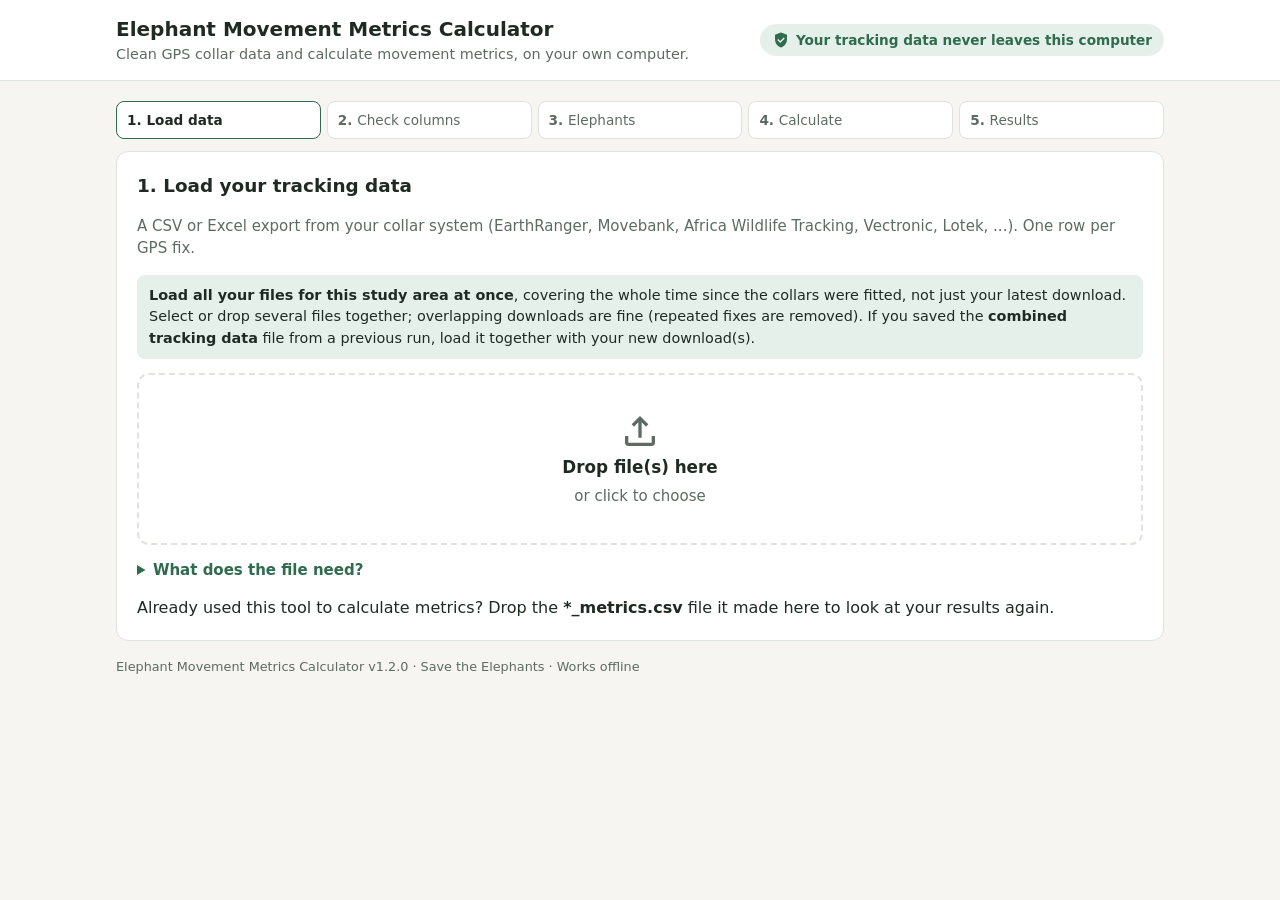
==== commit b98a9109: "Combining files Adding message for combining files, saving combined files and uploading all relevant" ====
--- a/docs/index.html
+++ b/docs/index.html
@@ -216,7 +216,8 @@
   <!-- 1. LOAD -->
   <section class="card step" id="step1">
     <h2>1. Load your tracking data</h2>
-    <p class="muted">A CSV or Excel export from your collar system (EarthRanger, Movebank, Africa Wildlife Tracking, Vectronic, Lotek, ...). One row per GPS fix. Several files with the same columns can be loaded together.</p>
+    <p class="muted">A CSV or Excel export from your collar system (EarthRanger, Movebank, Africa Wildlife Tracking, Vectronic, Lotek, ...). One row per GPS fix.</p>
+    <p class="note"><b>Load all your files for this study area at once</b>, covering the whole time since the collars were fitted, not just your latest download. Select or drop several files together; overlapping downloads are fine (repeated fixes are removed). If you saved the <b>combined tracking data</b> file from a previous run, load it together with your new download(s).</p>
     <label class="drop" id="drop">
       <input type="file" id="file" multiple accept=".csv,.txt,.tsv,.xlsx,.xls">
       <svg viewBox="0 0 24 24" width="40" height="40" aria-hidden="true"><path fill="currentColor" d="M19 15v4H5v-4H3v4c0 1.1.9 2 2 2h14c1.1 0 2-.9 2-2v-4h-2ZM12 3 7 8l1.4 1.4L11 6.8V16h2V6.8l2.6 2.6L17 8l-5-5Z"/></svg>
@@ -265,6 +266,7 @@
         </div>
       </div>
     </div>
+    <p class="note hidden" id="histNote"></p>
     <h3>First rows of your file</h3>
     <div class="tablewrap"><table id="preview"></table></div>
     <div class="actions"><button class="ghost" data-go="1">Back</button><button class="primary" id="btnScan">Read the whole file</button></div>
@@ -286,6 +288,7 @@
     </div>
     <div id="scanSummary" class="note"></div>
     <div id="clockNote" class="note hidden"></div>
+    <div id="spanNote" class="note warn hidden"></div>
     <h3>Elephants found <span class="muted" id="indCount"></span></h3>
     <p class="muted">Sex is needed for the male/female comparisons. Set any that are missing or wrong.</p>
     <div class="row gap"><button class="small ghost" id="allF">Set blanks to female</button><button class="small ghost" id="allM">Set blanks to male</button></div>
@@ -322,6 +325,7 @@
       <div class="downloads">
         <div class="dl main"><div><b>Metrics file</b><span>Summary values per elephant-month and elephant-year. No locations or times of fixes. Save it: to look at your results again later, open this calculator and drop the file onto step 1 (Load data).</span></div><button class="primary" id="dlMetrics">Download</button></div>
         <div class="dl" id="reportRow"><div><b>Run report</b><span>What was cleaned, excluded and calculated.</span></div><button id="dlReport">Download</button></div>
+        <div class="dl" id="historyRow"><div><b>Combined tracking data</b><span>All the GPS fixes you loaded, from every file, in one file (repeated fixes removed, before cleaning). Keep it: next time, load it on step 1 together with your new download, so the metrics use your elephants' whole history. Contains locations and times - for your own records, do not share.</span></div><button id="dlHistory">Download</button></div>
         <div class="dl" id="removedRow"><div><b>Removed fixes</b><span>Every fix the automatic cleaning removed, with the reason. For your own records - do not share.</span></div><button id="dlRemoved">Download</button></div>
       </div>
       <div id="runDetails">
@@ -2377,7 +2381,7 @@
  * output files. Used by the calculator's Web Worker. */
 (function (G) {
   const EMT = (G.EMT = G.EMT || {});
-  const VERSION = "1.1.0";
+  const VERSION = "1.2.0";
 
   /* settings: {studyArea, country, tz, sexByName: {name: 'female'|'male'|''},
    *            anonymise, organisation, compat, sourceFiles} */
@@ -2695,7 +2699,24 @@
 
 /* Web Worker: all file reading, cleaning and metric work happens here so the page
  * stays responsive. The core (EMT.*) is prepended to this file at build time. */
-let state = { files: [], excel: null, fixes: null, headers: null, mapping: null };
+let state = { files: [], excel: null, fixes: null, headers: null, mapping: null, primary: 0, history: new Set() };
+
+/* "Combined tracking data" file: every fix the user loaded, written by makeHistory()
+ * after a run so it can be loaded again next time with a new download. Recognised by
+ * its exact header and always read with this fixed mapping (times are UTC, "Z"). */
+const HISTORY_COLS = ["name", "tag", "sex", "study_area", "timestamp_utc", "lon", "lat"];
+const isHistoryHeader = (h) => h.map((c) => String(c).trim()).join(",") === HISTORY_COLS.join(",");
+const HISTORY_MAPPING = {
+  cols: { id: 0, tag: 1, sex: 2, studyArea: 3, timestamp: 4, date: -1, time: -1, lon: 5, lat: 6, x: -1, y: -1, geometry: -1, species: -1 },
+  coordMode: "lonlat", dateOrder: "dmy", assumeUTC: true, tz: "UTC", speciesFilter: false,
+};
+async function firstRow(file) {
+  const head = new Uint8Array(await file.slice(0, 8).arrayBuffer());
+  if (EMT.parse.isExcel(head)) return null;
+  let row = null;
+  await EMT.parse.streamCSV(file, (r) => { if (!row) row = r; }, { maxRows: 1 });
+  return row;
+}
 
 const post = (msg) => self.postMessage(msg);
 const progress = (stage, frac) => post({ cmd: "progress", stage, frac });
@@ -2713,8 +2734,12 @@
 }
 
 async function preview(files) {
-  state = { files, excel: null, fixes: null };
-  const h = await readHead(files[0], 3000);
+  state = { files, excel: null, fixes: null, primary: 0, history: new Set() };
+  for (let i = 0; i < files.length; i++) { const r = await firstRow(files[i]); if (r && isHistoryHeader(r)) state.history.add(i); }
+  // columns are checked on the first file that is NOT a combined tracking data file
+  const prim = files.findIndex((_, i) => !state.history.has(i));
+  state.primary = prim >= 0 ? prim : 0;
+  const h = await readHead(files[state.primary], 3000);
   state.excel = h.excel;
   state.headers = h.headers;
   const det = EMT.parse.detectColumns(h.headers, h.sample);
@@ -2736,14 +2761,16 @@
     }
   }
   post({ cmd: "preview", headers: h.headers, sample: h.sample.slice(0, 8).map((r) => r.map((v) => (v === null || v === undefined ? "" : String(v)))),
-         det, lookup, utm, allTZ: EMT.tzlookup.ALL_TZ, nFiles: files.length });
+         det, lookup, utm, allTZ: EMT.tzlookup.ALL_TZ, nFiles: files.length,
+         primaryName: files[state.primary].name, nHistory: state.history.size, onlyHistory: prim < 0 });
 }
 
 async function scan(mapping, template) {
   state.mapping = mapping;
   const fixes = [], dropped = {};
-  const add = (res) => {
-    for (const f of res.fixes) fixes.push(f);
+  let nHistoryFixes = 0;
+  const add = (res, hist) => {
+    for (const f of res.fixes) { if (hist) { f.hist = true; nHistoryFixes++; } fixes.push(f); }
     for (const [k, v] of Object.entries(res.dropped)) dropped[k] = (dropped[k] || 0) + v;
   };
   for (let fi = 0; fi < state.files.length; fi++) {
@@ -2756,7 +2783,17 @@
       for (const [k, i] of Object.entries(mapping.cols)) m[k] = i >= 0 ? idx.indexOf(state.headers[i]) : -1;
       return m;
     };
-    if (fi === 0 && state.excel) {
+    if (state.history.has(fi)) {       // combined tracking data file: fixed mapping
+      let batch = [], first = true;
+      await EMT.parse.streamCSV(file, (r) => {
+        if (first) { first = false; return; }
+        batch.push(r);
+        if (batch.length >= 50000) { add(EMT.parse.extractFixes(batch, HISTORY_MAPPING), true); batch = []; }
+      }, { onProgress: (f) => progress(label, f) });
+      if (batch.length) add(EMT.parse.extractFixes(batch, HISTORY_MAPPING), true);
+      continue;
+    }
+    if (fi === state.primary && state.excel) {
       add(EMT.parse.extractFixes(state.excel.slice(1), mapping));
       progress(label, 1);
       continue;
@@ -2787,12 +2824,15 @@
     if (f.sex) g[f.sex]++;
     if (f.sa) g.sa.set(f.sa, (g.sa.get(f.sa) || 0) + 1);
   }
-  const clock = mapping.explicitZone ? { verdict: "explicit" }
-    : EMT.diel.checkClock(fixes, { template, tz: mapping.tz, assumeUTC: mapping.assumeUTC });
+  // the clock check looks only at the newly loaded files (a combined tracking data
+  // file is already in UTC); with only combined files there is nothing to check
+  const newFixes = nHistoryFixes ? fixes.filter((f) => !f.hist) : fixes;
+  const clock = mapping.explicitZone || !newFixes.length ? { verdict: "explicit" }
+    : EMT.diel.checkClock(newFixes, { template, tz: mapping.tz, assumeUTC: mapping.assumeUTC });
   const lookup = fixes.length ? EMT.tzlookup.lookup(fixes.map((f) => f.lon), fixes.map((f) => f.lat)) : null;
   const sas = new Set(fixes.map((f) => f.sa).filter(Boolean));
   post({
-    cmd: "scanned", nFixes: fixes.length, dropped, lookup, clock, studyAreas: [...sas].slice(0, 50),
+    cmd: "scanned", nFixes: fixes.length, nHistoryFixes, dropped, lookup, clock, studyAreas: [...sas].slice(0, 50),
     individuals: [...ind.values()].sort((a, b) => (a.name < b.name ? -1 : 1)).map((g) => ({
       name: g.name, n: g.n, first: g.first, last: g.last,
       sex: g.female || g.male ? (g.female >= g.male ? "female" : "male") : "",
@@ -2824,12 +2864,31 @@
   });
 }
 
+/* Every fix the user loaded (all files, BEFORE cleaning, exact repeats removed) as one
+ * "combined tracking data" CSV, with the sex and study area confirmed on step 3. */
+function makeHistory(settings) {
+  const sexBy = settings.sexByName || {}, saBy = settings.studyAreaByName || {};
+  const fx = state.fixes.slice().sort((a, b) => (a.name < b.name ? -1 : a.name > b.name ? 1 : a.t - b.t));
+  const q = (v) => { const s = String(v ?? ""); return /[",\n\r]/.test(s) ? '"' + s.replace(/"/g, '""') + '"' : s; };
+  const lines = [HISTORY_COLS.join(",")];
+  let prev = null;
+  for (const f of fx) {
+    if (prev && prev.name === f.name && prev.t === f.t) continue;
+    prev = f;
+    const sex = sexBy[f.name] === "female" || sexBy[f.name] === "male" ? sexBy[f.name] : f.sex || "";
+    const sa = saBy[f.name] || f.sa || settings.studyArea || "";
+    lines.push([q(f.name), q(f.tag || ""), sex, q(sa), new Date(f.t).toISOString(), f.lon, f.lat].join(","));
+  }
+  post({ cmd: "history", csv: lines.join("\n") + "\n" });
+}
+
 self.onmessage = async (e) => {
   try {
     const d = e.data;
     if (d.cmd === "preview") await preview(d.files);
     else if (d.cmd === "scan") await scan(d.mapping, d.template);
     else if (d.cmd === "run") run(d.settings);
+    else if (d.cmd === "history") makeHistory(d.settings);
   } catch (err) {
     post({ cmd: "error", message: (err && err.message) || String(err) });
   }
@@ -4030,7 +4089,7 @@
 (function () {
   const SEND_URL = "https://script.google.com/macros/s/AKfycbwD94fdHznINR7T9z2kmT8K8-CBJcg7G2tqqqek-yj4O8ktR10FAV4ToSVUNPhTQKETsw/exec";       // Apps Script receiver (receiver/README.md), Send button only; empty = e-mail fallback
   const SEND_EMAIL = "angela@savetheelephants.org";
-  const VERSION = "1.1.0";
+  const VERSION = "1.2.0";
   const SITE_URL = "https://ctisavetheelephants.github.io/Elephant_movement_metric_toolkit/";       // GitHub Pages site: serves version.json and the latest calculator
   const COMPARE = "off" === "on";   // release.config.json "compareEnabled"; off = Compare greyed out ("Coming soon")
   const $ = (id) => document.getElementById(id);
@@ -4128,7 +4187,7 @@
     results = { settings: { studyArea: sas.join(", "), organisation: rows[0].organisation || "" }, rows, metricsCSV: await f.text(), report: null,
                 fromFile: f.name, tool_version: rows[0].tool_version || "" };
     $("resTitle").textContent = "- " + f.name;
-    ["reportRow", "removedRow", "runDetails", "btnBack3"].forEach((id) => $(id).classList.add("hidden"));
+    ["reportRow", "historyRow", "removedRow", "runDetails", "btnBack3"].forEach((id) => $(id).classList.add("hidden"));
     $("stats").innerHTML = `<div class="stat"><b>${sas.length}</b><span>study area(s): ${esc(sas.join(", "))}</span></div>` +
       `<div class="stat"><b>${new Set(rows.filter((r) => r.Name).map((r) => r.Study_Area + r.Name)).size}</b><span>elephants</span></div>` +
       `<div class="stat"><b>${fmtN(rows.length)}</b><span>total metric values</span></div>`;
@@ -4169,7 +4228,12 @@
     $("dateOrderField").classList.toggle("hidden", !ambiguous);
     $("utmField").classList.toggle("hidden", p.det.coordMode !== "utm");
     if (p.utm) { $("utmZone").value = p.utm.zone; $("utmHemi").value = p.utm.south ? "S" : "N"; }
-    defaultSA = files[0].name.replace(/\.[^.]+$/, "").replace(/[_-]+/g, " ").replace(/\b(clean|data|export|gps|fixes?)\b/gi, "").trim();
+    // combined tracking data file(s) are read automatically; the columns shown are another file's
+    $("histNote").classList.toggle("hidden", !p.nHistory);
+    $("histNote").textContent = !p.nHistory ? ""
+      : p.onlyHistory ? "This is a combined tracking data file saved by this calculator: its columns are already set below."
+      : `Your combined tracking data file${p.nHistory > 1 ? "s are" : " is"} read automatically. The columns below are from ${p.primaryName}; please check them.`;
+    defaultSA = p.primaryName.replace(/\.[^.]+$/, "").replace(/_?\d{4}-\d{2}-\d{2}_combined_tracking_data$/, "").replace(/[_-]+/g, " ").replace(/\b(clean|data|export|gps|fixes?)\b/gi, "").trim();
     renderPreview();
     drop.querySelector("strong").textContent = "Drop file(s) here";
     go(2);
@@ -4293,11 +4357,14 @@
     const dropTxt = Object.entries(s.dropped).map(([k, v]) => `${fmtN(v)} ${({ no_id: "without an elephant ID", bad_timestamp: "with an unreadable date/time", no_coordinates: "without coordinates", not_elephant: "of other species" })[k] || k}`).join(", ");
     $("scanSummary").innerHTML = `Read <b>${fmtN(s.nFixes)}</b> GPS fixes for <b>${s.individuals.length}</b> elephants` +
       (dropTxt ? `. Skipped rows: ${esc(dropTxt)}.` : ".");
+    if (s.nHistoryFixes) $("scanSummary").innerHTML += ` This includes <b>${fmtN(s.nHistoryFixes)}</b> fixes from your combined tracking data file.`;
     $("scanSummary").className = "note" + (s.dropped.bad_timestamp > s.nFixes * 0.05 ? " warn" : "");
     showClock(s.clock);
+    showSpan(s.individuals);
     if (s.lookup && !$("country").value) $("country").value = s.lookup.country;
-    // study areas: from the file's study-area column if it has one, else one area named from the file
-    const saCol = +$("m_studyArea").value >= 0 && s.studyAreas.length > 0;
+    // study areas: from the file's study-area column (or a combined tracking data file) if
+    // there is one, else one area named from the file
+    const saCol = (+$("m_studyArea").value >= 0 || s.nHistoryFixes > 0) && s.studyAreas.length > 0;
     saNames = saCol ? s.studyAreas.slice() : [defaultSA];
     if (saCol && s.individuals.some((g) => !g.sa)) saNames.push(defaultSA);          // elephants with blank study area
     s.individuals.forEach((g) => (g.saIdx = g.sa && saNames.includes(g.sa) ? saNames.indexOf(g.sa) : saNames.length - 1));
@@ -4314,6 +4381,26 @@
     renderSAs();
     document.querySelectorAll("#indTable .sasel").forEach((sel) => (sel.value = String(s.individuals[+sel.dataset.i].saIdx)));
     go(3);
+  }
+  // Warn when the data look like a single download rather than the whole history:
+  // annual metrics need >= 6 months in a calendar year, year-to-year metrics need
+  // consecutive years, and cleaning treats the start/end of each track specially.
+  function showSpan(inds) {
+    const box = $("spanNote"), DAY = 864e5;
+    const first = Math.min(...inds.map((g) => g.first)), last = Math.max(...inds.map((g) => g.last));
+    const months = Math.round((last - first) / DAY / 30.44);
+    const short = inds.filter((g) => (g.last - g.first) / DAY < 183).length;
+    const why = "Annual metrics (home range, MCP area, intensity of use, yearly displacement) need at least 6 months within a calendar year, " +
+                "and year-to-year metrics (range overlap and space-use shift from the previous year) need consecutive years. ";
+    const fix = "If you have earlier downloads for these elephants, go back to step 1 and load all the files together, " +
+                "or load your <b>combined tracking data</b> file from last time together with the new download.";
+    let head = "";
+    if ((last - first) / DAY < 395) head = `Your data cover only about ${months} month${months === 1 ? "" : "s"} (${fmtD(first)} to ${fmtD(last)}). `;
+    else if (short > inds.length / 2) head = `${short} of your ${inds.length} elephants have less than 6 months of data. `;
+    if (!head) { box.className = "note warn hidden"; return; }
+    box.className = "note warn";
+    box.innerHTML = `<b>${head}</b>${why}${fix}<div class="row gap" style="margin-top:8px"><button class="small ghost" id="spanBack">Back to step 1</button></div>`;
+    $("spanBack").onclick = () => { $("file").value = ""; go(1); };
   }
   // ---- study-area names and per-elephant assignment
   let saNames = [], fileSACount = 0, defaultSA = "";
@@ -4393,7 +4480,7 @@
     const cl = Object.entries(c.counts).sort((a, b) => b[1] - a[1]);
     $("cleanTable").innerHTML = "<tbody>" + (cl.length ? cl.map(([k, v]) => `<tr><td>${L[k] || k}</td><td>${fmtN(v)}</td></tr>`).join("") : "<tr><td>Nothing needed removing</td><td>0</td></tr>") + "</tbody>";
     $("metricTable").innerHTML = "<tbody>" + Object.entries(r.perMetric).map(([k, v]) => `<tr><td>${k}</td><td>${fmtN(v)}</td></tr>`).join("") + "</tbody>";
-    ["reportRow", "removedRow", "runDetails", "btnBack3"].forEach((id) => $(id).classList.remove("hidden"));
+    ["reportRow", "historyRow", "removedRow", "runDetails", "btnBack3"].forEach((id) => $(id).classList.remove("hidden"));
     $("resTitle").textContent = "";
     drawCoverage(r.coverage);
     EMTExplore.init(r.rows);
@@ -4524,6 +4611,10 @@
   $("dlMetrics").addEventListener("click", () => save(results.metricsCSV, stem() + "_metrics.csv"));
   $("dlReport").addEventListener("click", () => save(results.report, stem() + "_report.txt"));
   $("dlRemoved").addEventListener("click", () => save(results.removed, stem() + "_removed_fixes.csv"));
+  $("dlHistory").addEventListener("click", () => {
+    $("dlHistory").disabled = true; $("dlHistory").textContent = "Preparing...";
+    worker.postMessage({ cmd: "history", settings: results.settings });
+  });
   $("restart").addEventListener("click", () => { $("file").value = ""; $("country").value = ""; go(1); });
 
   // ------------------------------------------------------------- worker messages
@@ -4535,6 +4626,10 @@
       $("barFill").style.width = Math.round(d.frac * 100) + "%"; $("stage").textContent = d.stage;
       if (!$("step2").classList.contains("hidden")) $("btnScan").textContent = `${d.stage} ${Math.round(d.frac * 100)}%`;
     } else if (d.cmd === "done") showResults(d);
+    else if (d.cmd === "history") {
+      save(d.csv, stem() + "_combined_tracking_data.csv");
+      $("dlHistory").disabled = false; $("dlHistory").textContent = "Download";
+    }
     else if (d.cmd === "error") {
       $("btnScan").disabled = false; $("btnScan").textContent = "Read the whole file";
       drop.querySelector("strong").textContent = "Drop file(s) here";
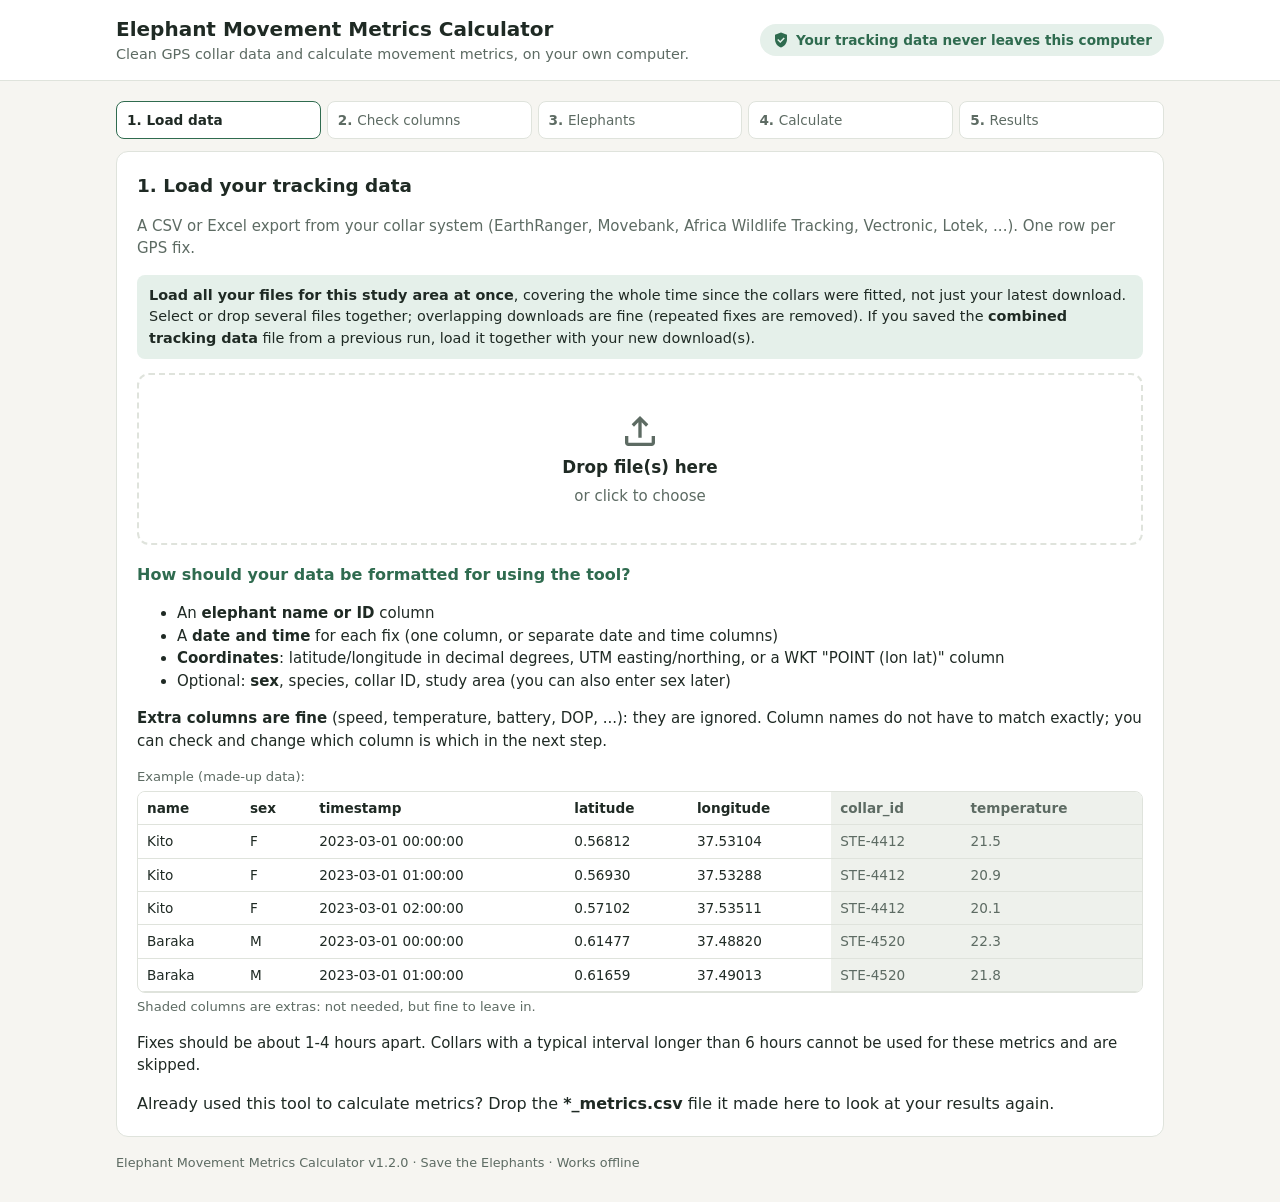
==== commit 702c6e5d: "Updating data formatting and nsd" ====
--- a/docs/index.html
+++ b/docs/index.html
@@ -41,7 +41,9 @@
 .drop:hover, .drop.over { border-color: var(--accent); background: var(--accent-soft); color: var(--accent); }
 .drop input { display: none; }
 .drop strong { color: var(--ink); font-size: 1.05rem; }
-.help summary { cursor: pointer; color: var(--accent); font-weight: 600; }
+.help h3 { margin: 18px 0 6px; color: var(--accent); }
+.help .example { max-height: none; margin: 4px 0; }
+.help .example th.extra, .help .example td.extra { background: var(--cell0); color: var(--muted); }
 .grid2 { display: grid; grid-template-columns: 1fr 1fr; gap: 20px; }
 .grid3 { display: grid; grid-template-columns: 2fr 1fr 1fr; gap: 14px; }
 @media (max-width: 760px) { .grid2, .grid3 { grid-template-columns: 1fr; } }
@@ -192,6 +194,18 @@
 .defsvg .dhull { fill: var(--accent-soft); stroke: var(--accent); stroke-width: 1.6; } .defsvg .dcircle { fill: var(--accent-soft); stroke: var(--accent); stroke-dasharray: 4 3; }
 .defsvg .dudA { fill: #1f6fb2; opacity: .3; } .defsvg .dudB { fill: #d95f02; opacity: .3; }
 .defsvg .dudF { fill: #e8736c; opacity: .4; } .defsvg .dudM { fill: #23a55a; opacity: .35; }
+/* net squared displacement figure: explainer and movement-pattern sketches */
+.nsdhelp .explain { display: grid; grid-template-columns: 1fr 1fr; gap: 20px; }
+@media (max-width: 760px) { .nsdhelp .explain { grid-template-columns: 1fr; } }
+.nsdhelp .explain ul { margin: 0; padding-left: 20px; }
+.nsdhelp .explain p { margin: 0 0 8px; }
+.patterns { display: grid; grid-template-columns: repeat(4, 1fr); gap: 10px; }
+@media (max-width: 760px) { .patterns { grid-template-columns: 1fr 1fr; } }
+.pat { border: 1px solid var(--line); border-radius: 10px; padding: 10px; }
+.pat b { display: block; font-size: .92rem; }
+.pat p { margin: 4px 0 0; font-size: .82rem; color: var(--muted); }
+.pat svg { width: 100%; height: auto; display: block; margin-top: 6px; }
+.pat svg text { fill: var(--muted); font-size: 9px; }
 </style>
 </head>
 <body>
@@ -223,15 +237,29 @@
       <svg viewBox="0 0 24 24" width="40" height="40" aria-hidden="true"><path fill="currentColor" d="M19 15v4H5v-4H3v4c0 1.1.9 2 2 2h14c1.1 0 2-.9 2-2v-4h-2ZM12 3 7 8l1.4 1.4L11 6.8V16h2V6.8l2.6 2.6L17 8l-5-5Z"/></svg>
       <strong>Drop file(s) here</strong><span>or click to choose</span>
     </label>
-    <details class="help"><summary>What does the file need?</summary>
+    <div class="help">
+      <h3>How should your data be formatted for using the tool?</h3>
       <ul>
         <li>An <b>elephant name or ID</b> column</li>
         <li>A <b>date and time</b> for each fix (one column, or separate date and time columns)</li>
         <li><b>Coordinates</b>: latitude/longitude in decimal degrees, UTM easting/northing, or a WKT "POINT (lon lat)" column</li>
         <li>Optional: <b>sex</b>, species, collar ID, study area (you can also enter sex later)</li>
       </ul>
+      <p><b>Extra columns are fine</b> (speed, temperature, battery, DOP, ...): they are ignored. Column names do not have to match exactly; you can check and change which column is which in the next step.</p>
+      <p class="hint">Example (made-up data):</p>
+      <div class="tablewrap example"><table>
+        <thead><tr><th>name</th><th>sex</th><th>timestamp</th><th>latitude</th><th>longitude</th><th class="extra">collar_id</th><th class="extra">temperature</th></tr></thead>
+        <tbody>
+          <tr><td>Kito</td><td>F</td><td>2023-03-01 00:00:00</td><td>0.56812</td><td>37.53104</td><td class="extra">STE-4412</td><td class="extra">21.5</td></tr>
+          <tr><td>Kito</td><td>F</td><td>2023-03-01 01:00:00</td><td>0.56930</td><td>37.53288</td><td class="extra">STE-4412</td><td class="extra">20.9</td></tr>
+          <tr><td>Kito</td><td>F</td><td>2023-03-01 02:00:00</td><td>0.57102</td><td>37.53511</td><td class="extra">STE-4412</td><td class="extra">20.1</td></tr>
+          <tr><td>Baraka</td><td>M</td><td>2023-03-01 00:00:00</td><td>0.61477</td><td>37.48820</td><td class="extra">STE-4520</td><td class="extra">22.3</td></tr>
+          <tr><td>Baraka</td><td>M</td><td>2023-03-01 01:00:00</td><td>0.61659</td><td>37.49013</td><td class="extra">STE-4520</td><td class="extra">21.8</td></tr>
+        </tbody>
+      </table></div>
+      <p class="hint">Shaded columns are extras: not needed, but fine to leave in.</p>
       <p>Fixes should be about 1-4 hours apart. Collars with a typical interval longer than 6 hours cannot be used for these metrics and are skipped.</p>
-    </details>
+    </div>
     <p class="reopen">Already used this tool to calculate metrics? Drop the <b>*_metrics.csv</b> file it made here to look at your results again<span class="cmpOnly"> and compare them with other populations</span>.</p>
   </section>
 
@@ -358,10 +386,15 @@
         <div class="field"><label for="myFocal">Focal elephant</label><select id="myFocal"></select></div>
         <div class="field"><label>Figure</label>
           <div class="radios"><label><input type="radio" name="myFig" value="ts" checked> Time series</label><label><input type="radio" name="myFig" value="z"> Z-score heat map</label>
-          <label><input type="radio" name="myFig" value="wheel"> Monthly wheel</label><label><input type="radio" name="myFig" value="cov"> Coverage</label></div></div>
+          <label><input type="radio" name="myFig" value="wheel"> Monthly wheel</label><label><input type="radio" name="myFig" value="cov"> Coverage</label>
+          <label><input type="radio" name="myFig" value="nsd"> Net squared displacement</label></div></div>
+        <div class="field hidden" id="nsdStartWrap"><label for="nsdStart">Start point</label>
+          <select id="nsdStart"><option value="year">Start of each year</option><option value="first">First fix (collaring)</option></select>
+          <p class="hint">Distance is measured from this point.</p></div>
       </div>
       <div class="field cmpwith"><label>Compare multiple elephants</label><p class="hint" style="margin:0">Tick elephants to show them alongside the focal elephant in every figure.</p><div id="myCompare" class="checks"></div></div>
       <div id="myChart" class="chartbox"></div>
+      <div id="nsdHelp" class="nsdhelp hidden"></div>
       <div class="tablewrap"><table id="myTable" class="compact"></table></div>
     </div>
 
@@ -1897,7 +1930,12 @@
     report.stepQC = qc;
     report.nIndividuals = groups.size;
     report.nSteps = steps.length;
-    if (!steps.length) return { rows: [], failed: [], report };
+    if (!steps.length) return { rows: [], failed: [], report, tracks: {} };
+    // 4 h positions per elephant (step starts, metres in this study area's UTM zone) for
+    // the net squared displacement figure; never written to any output file
+    const tracks = {};
+    for (const s of steps) (tracks[s.name] = tracks[s.name] || []).push(s.t, s.x, s.y);
+    for (const n of Object.keys(tracks)) tracks[n] = Float64Array.from(tracks[n]);
 
     const res = EMT.metrics.computeAll(steps, {
       tz: o.tz, studyArea: o.studyArea, dataset: o.dataset, country: o.country, sourceFiles: o.sourceFiles, compat: o.compat,
@@ -1905,7 +1943,7 @@
     });
     report.rtRadiusM = res.rtRadius;
     report.failedMetrics = res.failed;
-    return { rows: res.rows, failed: res.failed, report };
+    return { rows: res.rows, failed: res.failed, report, tracks };
   }
 
   function rowsToCSV(rows, extraCols) {
@@ -2421,7 +2459,7 @@
       bySA.get(sa).push(f);
     }
     let rows = [];
-    const saReports = [];
+    const saReports = [], tracks = {};
     let k = 0;
     for (const [sa, fx] of bySA) {
       const base = 0.1 + (0.88 * k) / bySA.size, span = 0.88 / bySA.size;
@@ -2432,6 +2470,7 @@
       });
       rows = rows.concat(r.rows);
       saReports.push(r.report);
+      for (const [n, a] of Object.entries(r.tracks || {})) tracks[alias.get(n) || n] = a;
       k++;
     }
     for (const r of rows) {
@@ -2441,7 +2480,7 @@
     }
     say("Done", 1);
     return {
-      rows, cleaning: cl.report, removed: cl.removed, studyAreas: saReports, alias: settings.anonymise ? [...alias] : null,
+      rows, tracks, cleaning: cl.report, removed: cl.removed, studyAreas: saReports, alias: settings.anonymise ? [...alias] : null,
       seconds: (Date.now() - t0) / 1000, version: VERSION,
     };
   }
@@ -2859,7 +2898,7 @@
   const perMetric = {};
   for (const r of res.rows) perMetric[r.metric] = (perMetric[r.metric] || 0) + 1;
   post({
-    cmd: "done", metricsCSV, report, removed, aliasCSV, perMetric, coverage, rows: res.rows, alias: !!res.alias,
+    cmd: "done", metricsCSV, report, removed, aliasCSV, perMetric, coverage, rows: res.rows, tracks: res.tracks, alias: !!res.alias,
     cleaning: res.cleaning, studyAreas: res.studyAreas, nRows: res.rows.length, seconds: res.seconds, version: res.version,
   });
 }
@@ -3556,7 +3595,7 @@
     if (o.yZero && y0 > 0) y0 = 0;
     if (o.refY !== undefined) { y0 = Math.min(y0, o.refY); y1 = Math.max(y1, o.refY); }
     const pad = (y1 - y0) * 0.06 || Math.abs(y1) * 0.1 || 1;
-    const yt = niceTicks(y0 - pad, y1 + pad, 5);
+    const yt = niceTicks(o.yZero && y0 === 0 ? 0 : y0 - pad, y1 + pad, 5);   // yZero: axis starts at 0, no padding below
     const ya = yt[0], yb = yt[yt.length - 1];
     const [xa, xb] = o.xDomain;
     const X = (x) => L + ((x - xa) / (xb - xa || 1)) * (W - L - R);
@@ -3841,7 +3880,7 @@
   const title = (m) => (META[m] || [m])[0], ylab = (m) => (META[m] || [m, m])[1];
   const sexOf = (s) => (s === "female" || s === "Female" ? "Female" : s === "male" || s === "Male" ? "Male" : "Unknown");
 
-  let REF = null, rows = [], ownSAs = [];
+  let REF = null, rows = [], ownSAs = [], tracks = null;
   function loadReference() {
     try { const t = $("ref-data").textContent.trim(); REF = t && t[0] === "{" ? JSON.parse(t) : null; } catch (e) { REF = null; }
     return REF;
@@ -3855,7 +3894,8 @@
   const metricItems = (list) => Object.keys(META).filter((m) => list.has(m)).map((m) => [m, title(m)]);
 
   // ================================================================ setup
-  function init(r) {
+  function init(r, tr) {
+    tracks = tr && Object.keys(tr).length ? tr : null;   // 4 h positions; absent when a saved metrics file is reopened
     rows = r.map((x) => Object.assign({}, x, { value: x.value === "" || x.value === null ? NaN : +x.value, year: +x.year,
                                                month: x.month === "" || x.month === null || x.month === undefined ? null : +x.month }));
     ownSAs = [...new Set(rows.map((x) => x.Study_Area))];
@@ -3894,6 +3934,12 @@
     const focal = $("myFocal").value;
     const comp = [...document.querySelectorAll("#myCompare input:checked")].map((i) => i.value).filter((n) => n !== focal).slice(0, 9);
     const monthly = v.some((x) => x.month);
+    const nsd = fig === "nsd";
+    $("nsdStartWrap").classList.toggle("hidden", !nsd);
+    $("nsdHelp").classList.toggle("hidden", !nsd);
+    $("myMetric").closest(".field").classList.toggle("hidden", nsd);
+    $("myTable").closest(".tablewrap").classList.toggle("hidden", nsd);
+    if (nsd) { $("myChart").innerHTML = drawNSD([focal].concat(comp)); if (!$("nsdHelp").innerHTML) $("nsdHelp").innerHTML = nsdHelp(); return; }
     let svg = "";
     if (!v.length) svg = '<p class="muted">No values for this metric.</p>';
     else if (fig === "ts") {
@@ -3961,6 +4007,94 @@
     }).join("");
     $("myTable").innerHTML = `<thead><tr><th>Elephant</th><th>Sex</th><th>Values</th><th>Years</th><th>Mean</th></tr></thead><tbody>${tbl}</tbody>`;
   }
+  // ================================================================ Net squared displacement
+  // NSD = squared straight-line distance (km²) of each 4 h position from a start point:
+  // the elephant's first position overall, or its first position in each calendar year.
+  const DAY = 864e5;
+  const yStart = (y) => Date.UTC(y, 0, 1);
+  const fracYear = (t) => { const y = new Date(t).getUTCFullYear(); return y + (t - yStart(y)) / (yStart(y + 1) - yStart(y)); };
+  function nsdSeries(a, from, to, xOf) {
+    const out = [], n = (to - from) / 3, every = Math.max(1, Math.ceil(n / 2500));   // thin very long tracks for drawing
+    const x0 = a[from + 1], y0 = a[from + 2];
+    for (let i = from; i < to; i += 3 * every) out.push([xOf(a[i]), ((a[i + 1] - x0) ** 2 + (a[i + 2] - y0) ** 2) / 1e6]);
+    return out;
+  }
+  function drawNSD(names) {
+    if (!tracks) return '<p class="note">Net squared displacement needs the GPS positions, which a saved metrics file does not contain. Load your tracking data and calculate the metrics to see this figure.</p>';
+    names = names.filter((n) => tracks[n]);
+    if (!names.length) return '<p class="muted">No positions for this elephant.</p>';
+    const kmHint = '<p class="hint">NSD is in km²: 100 km² = 10 km from the start point, 400 km² = 20 km, 2,500 km² = 50 km. Calculated from the cleaned 4-hour positions.</p>';
+    if ($("nsdStart").value === "first") {
+      const series = names.map((n, i) => ({ label: n, color: C.PALETTE[i % C.PALETTE.length], width: i ? 1.3 : 2, dots: false,
+                                            pts: nsdSeries(tracks[n], 0, tracks[n].length, fracYear) }));
+      const xs = series.flatMap((s) => [s.pts[0][0], s.pts[s.pts.length - 1][0]]), x0 = Math.min(...xs), x1 = Math.max(...xs);
+      return C.line({ series, xDomain: [x0, x1], xTicks: dateTicks(x0, x1), yLabel: "NSD (km²)", yZero: true, maxGap: 3 / 365, height: 340 }) + kmHint;
+    }
+    // one panel per elephant, one line per calendar year; colours follow the year in every panel
+    const years = new Set();
+    const per = names.map((n) => {
+      const a = tracks[n], by = new Map();
+      for (let i = 0; i < a.length; i += 3) { const y = new Date(a[i]).getUTCFullYear(); if (!by.has(y)) by.set(y, [i, i]); by.get(y)[1] = i + 3; }
+      const ys = [...by].filter(([, [f, t]]) => (t - f) / 3 >= 30);   // >= 5 days of positions
+      ys.forEach(([y]) => years.add(y));
+      return { n, ys };
+    });
+    const yl = [...years].sort((a, b) => a - b), col = (y) => C.PALETTE[yl.indexOf(y) % C.PALETTE.length];
+    const ticks = MON.map((l, k) => ({ v: (Date.UTC(2001, k, 1) - Date.UTC(2001, 0, 1)) / DAY, label: l }));
+    let h = '<p class="muted small">Distance from where the elephant was at the start of each year (or when its collar started that year). Same-coloured lines are the same year in every panel.</p>';
+    for (const { n, ys } of per) {
+      h += `<h4 class="zhead">${esc(n)}</h4>`;
+      if (!ys.length) { h += '<p class="muted small">Not enough positions.</p>'; continue; }
+      const series = ys.map(([y, [f, t]]) => ({ label: String(y), color: col(y), width: 1.6, dots: false,
+                                              pts: nsdSeries(tracks[n], f, t, (tt) => (tt - yStart(y)) / DAY) }));
+      h += C.line({ series, xDomain: [0, 366], xTicks: ticks, yLabel: "NSD (km²)", yZero: true, maxGap: 3, height: 280 });
+    }
+    return h + kmHint;
+  }
+  function dateTicks(x0, x1) {
+    if (x1 - x0 > 3) return yearTicks(Math.ceil(x0), Math.floor(x1));
+    const t = [];
+    for (let y = Math.floor(x0); y <= x1; y++) for (let m = 0; m < 12; m += 3) t.push({ v: y + m / 12, label: m ? MON[m] : `${MON[0]} ${y}` });
+    return t;
+  }
+  // explainer with sketches of the typical NSD shapes (made-up curves, small fixed wiggle)
+  function nsdHelp() {
+    const PAT = [
+      ["Range resident", "Rises quickly, then levels off. Stays within one home range.", (t) => 0.35 * (1 - Math.exp(-t * 12))],
+      ["Migratory", "Rises to a plateau, then drops back. Seasonal move between two areas and back.",
+       (t) => 0.9 / (1 + Math.exp(-(t - 0.3) * 30)) - 0.9 / (1 + Math.exp(-(t - 0.72) * 30)) + 0.05],
+      ["Dispersal", "One step up to a new, higher plateau. Leaves for a new area and stays.",
+       (t) => 0.1 * (1 - Math.exp(-t * 15)) + 0.75 / (1 + Math.exp(-(t - 0.5) * 25))],
+      ["Nomadic", "Keeps rising without levelling off. No fixed home range.", (t) => 0.95 * t],
+    ];
+    const W = 200, H = 110, L = 14, B = 16;
+    const sk = PAT.map(([name, txt, f], k) => {
+      let d = "";
+      for (let i = 0; i <= 80; i++) {
+        const t = i / 80, v = Math.max(0, f(t) + 0.02 * Math.sin(i * 1.7 + k) + 0.012 * Math.sin(i * 4.3 + 2 * k));
+        d += (i ? "L" : "M") + (L + t * (W - L - 6)).toFixed(1) + " " + (H - B - v * (H - B - 8)).toFixed(1);
+      }
+      return `<div class="pat"><b>${name}</b><svg viewBox="0 0 ${W} ${H}" aria-hidden="true">
+        <line x1="${L}" y1="6" x2="${L}" y2="${H - B}" stroke="var(--line)" stroke-width="1.5"/><line x1="${L}" y1="${H - B}" x2="${W - 4}" y2="${H - B}" stroke="var(--line)" stroke-width="1.5"/>
+        <text x="8" y="${(H - B) / 2}" transform="rotate(-90 8 ${(H - B) / 2})" text-anchor="middle">NSD</text>
+        <text x="${W - 4}" y="${H - 3}" text-anchor="end">time →</text>
+        <path d="${d}" fill="none" stroke="var(--hl)" stroke-width="2" stroke-linejoin="round"/></svg><p>${txt}</p></div>`;
+    }).join("");
+    return `<div class="explain">
+        <div><h3>What is net squared displacement (NSD)?</h3>
+          <p>For every position, NSD is the straight-line distance from a starting point, squared. It ignores the path taken and asks only <i>"how far is the elephant from where it started?"</i></p>
+          <p>Squaring makes large movements stand out, so a move to a new area appears as a clear step rather than being lost in day-to-day wandering.</p></div>
+        <div><h3>Why is it useful?</h3>
+          <p>The shape of the NSD line over time shows the kind of movement an elephant is making: staying in one home range, moving seasonally between areas, leaving for good, or wandering widely. This helps you:</p>
+          <ul><li>spot seasonal migrations and their timing each year</li>
+            <li>see when an elephant shifts to a new range (e.g. a young male dispersing)</li>
+            <li>check whether a change in a metric is due to the elephant moving somewhere else</li></ul></div>
+      </div>
+      <h3>What the shapes mean</h3>
+      <div class="patterns">${sk}</div>
+      <p class="hint">Real tracks are noisier than these sketches, and an elephant can switch strategy between years. NSD depends on the start point: measured from the collaring point, a long track is dominated by its biggest move, so "Start of each year" is usually easier to compare.</p>`;
+  }
+
   function yearTicks(a, b) {
     const step = Math.max(1, Math.round((b - a) / 8));
     const t = [];
@@ -4077,6 +4211,7 @@
     ["myMetric", "myArea"].forEach((id) => $(id).addEventListener("change", () => { refreshElephants(); drawMine(); }));
     $("myFocal").addEventListener("change", () => { refreshElephants(); drawMine(); });
     $("myCompare").addEventListener("change", drawMine);
+    $("nsdStart").addEventListener("change", drawMine);
     document.querySelectorAll('input[name="myFig"]').forEach((r) => r.addEventListener("change", drawMine));
     ["cmpMetric", "cmpSex"].forEach((id) => $(id).addEventListener("change", drawCompare));
     $("cmpGroups").addEventListener("change", drawCompare);
@@ -4483,7 +4618,7 @@
     ["reportRow", "historyRow", "removedRow", "runDetails", "btnBack3"].forEach((id) => $(id).classList.remove("hidden"));
     $("resTitle").textContent = "";
     drawCoverage(r.coverage);
-    EMTExplore.init(r.rows);
+    EMTExplore.init(r.rows, r.tracks);
     updateLocks(); showTab("tabSummary");
     go(5);
   }
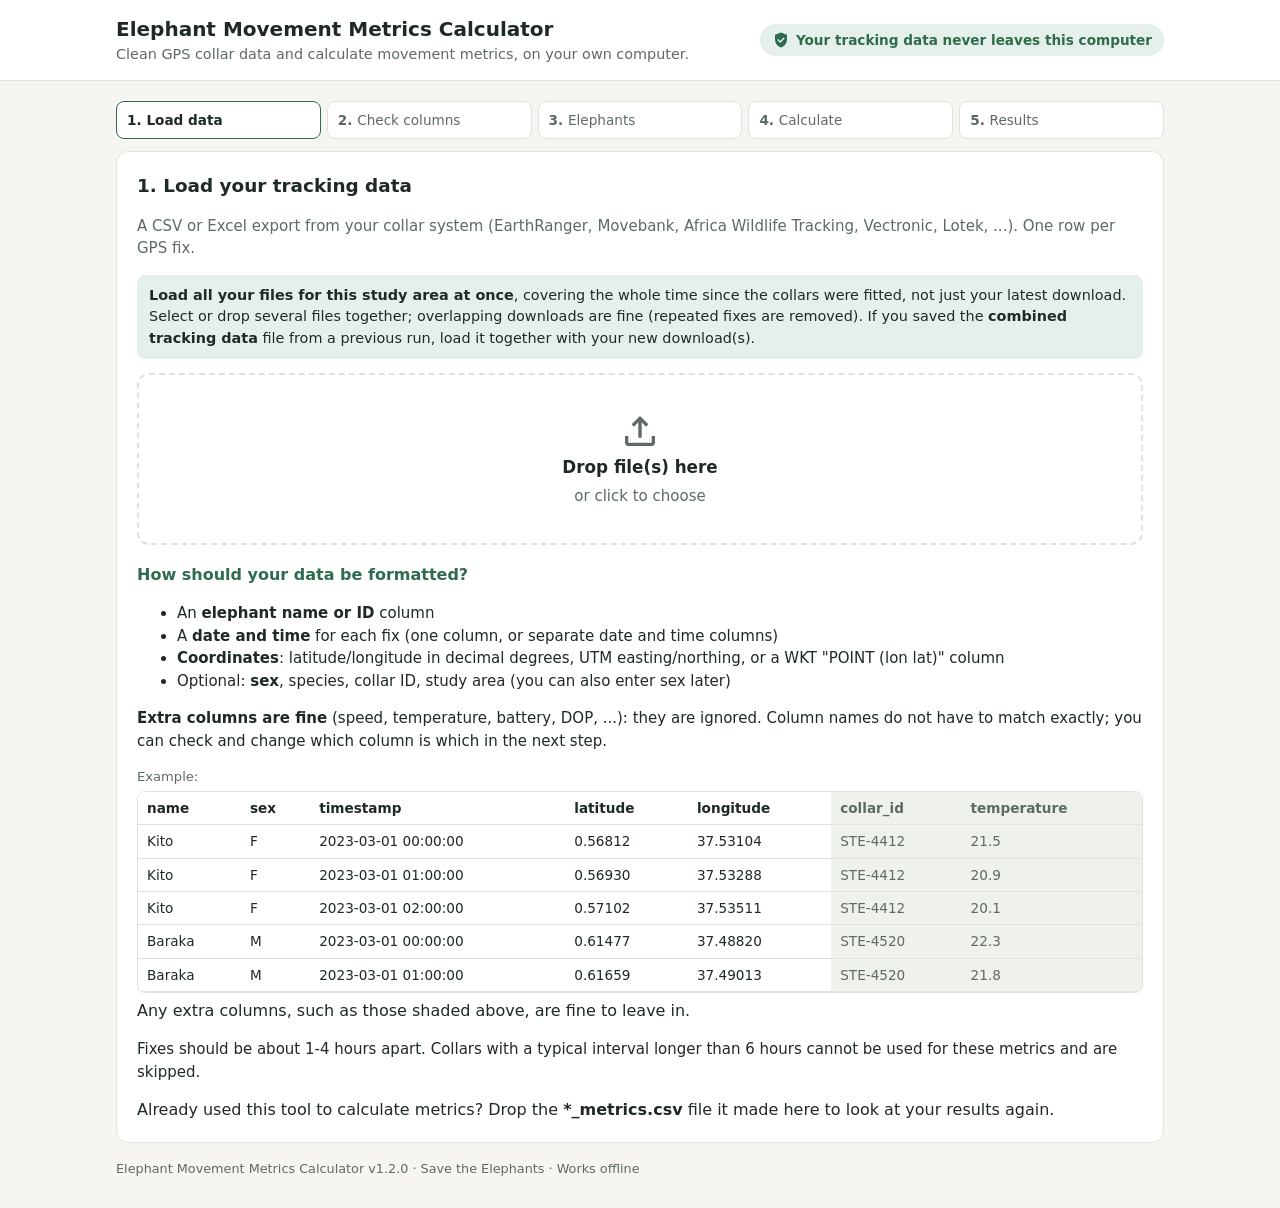
==== commit b37473fc: "Rewording changes" ====
--- a/docs/index.html
+++ b/docs/index.html
@@ -206,6 +206,7 @@
 .pat p { margin: 4px 0 0; font-size: .82rem; color: var(--muted); }
 .pat svg { width: 100%; height: auto; display: block; margin-top: 6px; }
 .pat svg text { fill: var(--muted); font-size: 9px; }
+.help .extranote { color: var(--ink); font-size: 1rem; margin: 6px 0 12px; }
 </style>
 </head>
 <body>
@@ -238,7 +239,7 @@
       <strong>Drop file(s) here</strong><span>or click to choose</span>
     </label>
     <div class="help">
-      <h3>How should your data be formatted for using the tool?</h3>
+      <h3>How should your data be formatted?</h3>
       <ul>
         <li>An <b>elephant name or ID</b> column</li>
         <li>A <b>date and time</b> for each fix (one column, or separate date and time columns)</li>
@@ -246,7 +247,7 @@
         <li>Optional: <b>sex</b>, species, collar ID, study area (you can also enter sex later)</li>
       </ul>
       <p><b>Extra columns are fine</b> (speed, temperature, battery, DOP, ...): they are ignored. Column names do not have to match exactly; you can check and change which column is which in the next step.</p>
-      <p class="hint">Example (made-up data):</p>
+      <p class="hint">Example:</p>
       <div class="tablewrap example"><table>
         <thead><tr><th>name</th><th>sex</th><th>timestamp</th><th>latitude</th><th>longitude</th><th class="extra">collar_id</th><th class="extra">temperature</th></tr></thead>
         <tbody>
@@ -257,7 +258,7 @@
           <tr><td>Baraka</td><td>M</td><td>2023-03-01 01:00:00</td><td>0.61659</td><td>37.49013</td><td class="extra">STE-4520</td><td class="extra">21.8</td></tr>
         </tbody>
       </table></div>
-      <p class="hint">Shaded columns are extras: not needed, but fine to leave in.</p>
+      <p class="extranote">Any extra columns, such as those shaded above, are fine to leave in.</p>
       <p>Fixes should be about 1-4 hours apart. Collars with a typical interval longer than 6 hours cannot be used for these metrics and are skipped.</p>
     </div>
     <p class="reopen">Already used this tool to calculate metrics? Drop the <b>*_metrics.csv</b> file it made here to look at your results again<span class="cmpOnly"> and compare them with other populations</span>.</p>
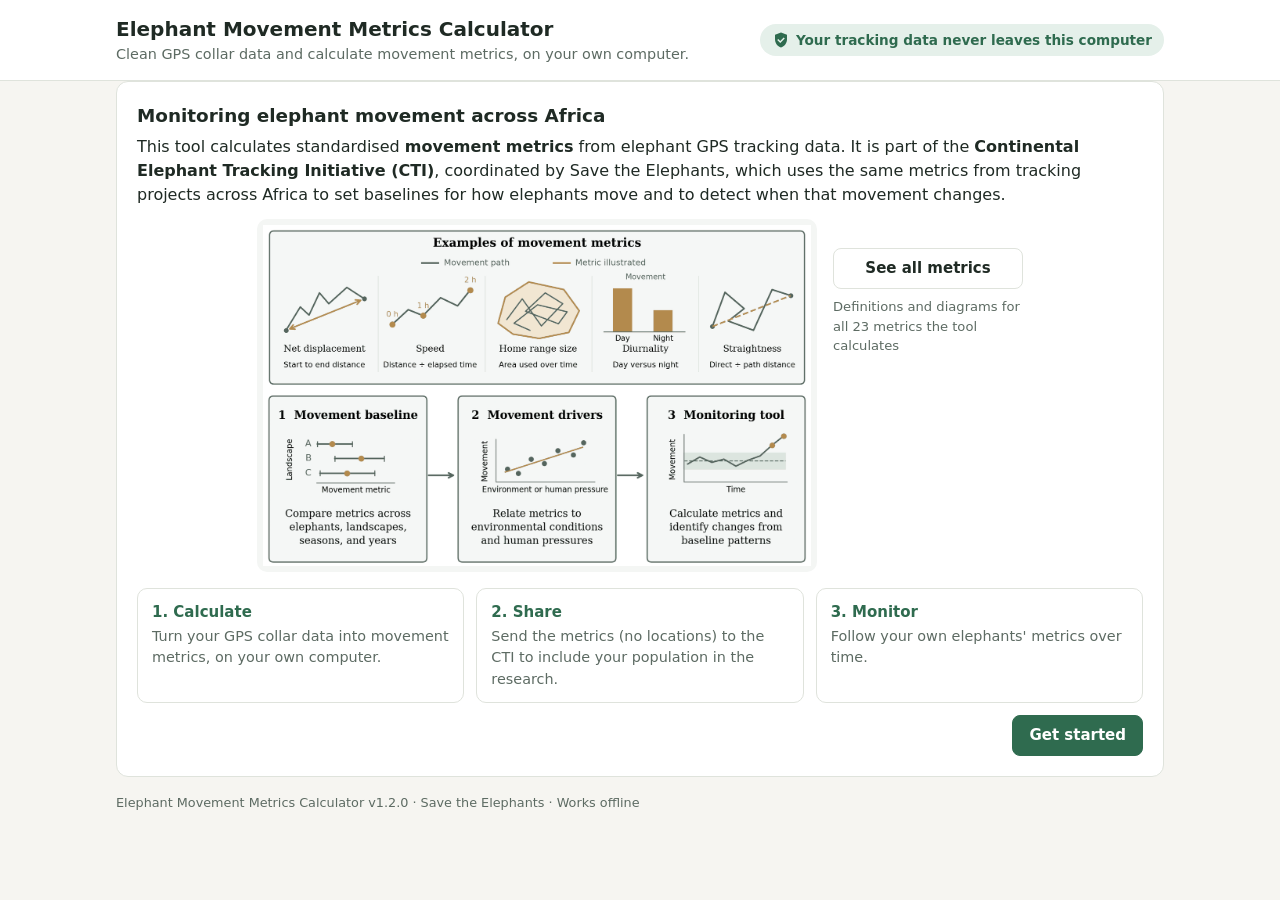
==== commit ca84c455: "Updating calculator" ====
--- a/docs/index.html
+++ b/docs/index.html
@@ -143,6 +143,8 @@
 .cmplegend .sw.band { width: 26px; height: 8px; vertical-align: 1px; border-radius: 4px; background: linear-gradient(90deg, var(--c1), var(--c3), var(--c1)); }
 dialog { border: 1px solid var(--line); border-radius: 12px; background: var(--card); color: var(--ink); max-width: 620px; width: calc(100% - 32px); padding: 20px; }
 dialog::backdrop { background: rgba(0, 0, 0, .4); }
+dialog[open]:not(:modal) { position: fixed; top: 50%; left: 50%; transform: translate(-50%, -50%); margin: 0; z-index: 51; max-height: calc(100vh - 32px); overflow: auto; }
+.shade { position: fixed; inset: 0; background: rgba(0, 0, 0, .4); z-index: 50; }
 textarea { font: inherit; color: var(--ink); background: var(--bg); border: 1px solid var(--line); border-radius: 8px; padding: 7px 9px; width: 100%; }
 @media (max-width: 600px) { .send, .dl { flex-direction: column; align-items: stretch; } }
 .swatch { display: inline-block; width: 11px; height: 11px; border-radius: 3px; margin-right: 2px; }
@@ -172,7 +174,6 @@
 .sendgo { display: flex; align-items: center; gap: 10px; flex-shrink: 0; }
 .send .sendarrow { display: inline; font-size: 2.4rem; line-height: 1; color: var(--hl); font-weight: 700; }
 /* metrics definitions page */
-.runcol { display: flex; flex-direction: column; gap: 8px; align-items: stretch; }
 .defbasis ul { margin: 6px 0 0; padding-left: 20px; }
 .defgroup { margin: 26px 0 10px; padding-bottom: 6px; border-bottom: 2px solid var(--accent); }
 .defcard { display: grid; grid-template-columns: 1fr 260px; gap: 18px; align-items: center; border: 1px solid var(--line); border-radius: 12px; padding: 14px 16px; margin-bottom: 12px; }
@@ -207,6 +208,24 @@
 .pat svg { width: 100%; height: auto; display: block; margin-top: 6px; }
 .pat svg text { fill: var(--muted); font-size: 9px; }
 .help .extranote { color: var(--ink); font-size: 1rem; margin: 6px 0 12px; }
+/* About page (step 0) */
+.intro .lead { font-size: 1rem; margin: 4px 0 12px; }
+.figrow { display: grid; grid-template-columns: minmax(0, 560px) 190px; gap: 16px; justify-content: center; margin: 0 0 16px; }
+.framework { margin: 0; background: #f4f6f4; border-radius: 10px; padding: 6px; }
+.framework img { display: block; width: 100%; height: auto; }
+.figside > div { height: 47%; display: flex; flex-direction: column; justify-content: center; gap: 4px; }   /* = the figure's top panel */
+.intro .actions.end { justify-content: flex-end; margin-top: 12px; }
+@media (max-width: 760px) { .figrow { grid-template-columns: 1fr; } .figside > div { height: auto; } }
+.uses { display: grid; grid-template-columns: repeat(3, 1fr); gap: 12px; }
+.uses > div { display: flex; flex-direction: column; gap: 2px; padding: 12px 14px; border: 1px solid var(--line); border-radius: 10px; }
+.uses b { color: var(--accent); }
+.uses > div > span { color: var(--muted); font-size: .9rem; }
+@media (max-width: 760px) { .uses { grid-template-columns: 1fr; } }
+#indTable .namein { width: 12em; padding: 3px 6px; }
+/* priority metrics (drop-downs and definitions) */
+option.prio { font-weight: 700; color: var(--accent); }
+.prio { display: inline-block; font-size: .78rem; font-weight: 700; color: var(--accent); background: var(--accent-soft); padding: 1px 8px; border-radius: 999px; vertical-align: middle; }
+.prionote { margin: 4px 0 8px; font-size: .9rem; }
 </style>
 </head>
 <body>
@@ -224,12 +243,34 @@
 
 <main class="wrap">
   <div class="update hidden" id="updateBanner" role="status"></div>
-  <ol class="stepper" id="stepper">
+  <!-- 0. ABOUT (first page) -->
+  <section class="card step intro" id="step0">
+    <h2>Monitoring elephant movement across Africa</h2>
+    <p class="lead">This tool calculates standardised <b>movement metrics</b> from elephant GPS tracking data. It is part of the
+      <b>Continental Elephant Tracking Initiative (CTI)</b>, coordinated by Save the Elephants, which uses the same metrics from tracking projects across Africa
+      to set baselines for how elephants move and to detect when that movement changes.</p>
+    <div class="figrow">
+    <figure class="framework">
+      <img src="[data-uri]" alt="Examples of movement metrics (net displacement, speed, home range size, diurnality, straightness), and the three parts of the work: 1 movement baseline, comparing metrics across elephants, landscapes, seasons and years; 2 movement drivers, relating metrics to environmental conditions and human pressures; 3 monitoring tool, calculating metrics and identifying changes from baseline patterns.">
+    </figure>
+    <!-- sits beside the figure's top panel ("Examples of movement metrics") -->
+    <div class="figside"><div><button class="ghost" id="btnDefs">See all metrics</button>
+      <p class="hint">Definitions and diagrams for all 23 metrics the tool calculates</p></div></div>
+    </div>
+    <div class="uses">
+      <div><b>1. Calculate</b><span>Turn your GPS collar data into movement metrics, on your own computer.</span></div>
+      <div><b>2. Share</b><span>Send the metrics (no locations) to the CTI to include your population in the research.</span></div>
+      <div><b>3. Monitor</b><span>Follow your own elephants' metrics over time<span class="cmpOnly"> and compare them with other populations</span>.</span></div>
+    </div>
+    <div class="actions end"><button class="primary" data-go="1">Get started</button></div>
+  </section>
+
+  <ol class="stepper hidden" id="stepper">
     <li data-step="1" class="on">Load data</li><li data-step="2">Check columns</li><li data-step="3">Elephants</li><li data-step="4">Calculate</li><li data-step="5">Results</li>
   </ol>
 
   <!-- 1. LOAD -->
-  <section class="card step" id="step1">
+  <section class="card step hidden" id="step1">
     <h2>1. Load your tracking data</h2>
     <p class="muted">A CSV or Excel export from your collar system (EarthRanger, Movebank, Africa Wildlife Tracking, Vectronic, Lotek, ...). One row per GPS fix.</p>
     <p class="note"><b>Load all your files for this study area at once</b>, covering the whole time since the collars were fitted, not just your latest download. Select or drop several files together; overlapping downloads are fine (repeated fixes are removed). If you saved the <b>combined tracking data</b> file from a previous run, load it together with your new download(s).</p>
@@ -262,6 +303,7 @@
       <p>Fixes should be about 1-4 hours apart. Collars with a typical interval longer than 6 hours cannot be used for these metrics and are skipped.</p>
     </div>
     <p class="reopen">Already used this tool to calculate metrics? Drop the <b>*_metrics.csv</b> file it made here to look at your results again<span class="cmpOnly"> and compare them with other populations</span>.</p>
+    <div class="actions"><button class="ghost" data-go="0">Back</button></div>
   </section>
 
   <!-- 2. COLUMNS -->
@@ -320,10 +362,11 @@
     <div id="spanNote" class="note warn hidden"></div>
     <h3>Elephants found <span class="muted" id="indCount"></span></h3>
     <p class="muted">Sex is needed for the male/female comparisons. Set any that are missing or wrong.</p>
+    <p class="note hidden" id="lumpHint">There is one row for each collar an elephant wore. <b>Rows with the same elephant name are treated as one elephant.</b>
+      If several collar IDs belong to one elephant, give their rows the same name. If two different elephants share a name, change the name in one of their rows.</p>
     <div class="row gap"><button class="small ghost" id="allF">Set blanks to female</button><button class="small ghost" id="allM">Set blanks to male</button></div>
     <div class="tablewrap tall"><table id="indTable"></table></div>
-    <div class="actions"><button class="ghost" data-go="2">Back</button>
-      <div class="runcol"><button class="primary" id="btnRun">Calculate metrics</button><button class="ghost" id="btnDefs">Metrics definitions</button></div></div>
+    <div class="actions"><button class="ghost" data-go="2">Back</button><button class="primary" id="btnRun">Calculate metrics</button></div>
   </section>
 
   <!-- 4. RUN -->
@@ -347,10 +390,12 @@
           <span>See where your population sits among forest, savannah and East African elephants.</span><em id="cmpCardAction"></em></button>
       </div>
       <div class="send" id="sendBox">
-        <div><b id="sendTitle">Send your metrics to Save the Elephants</b>
+        <div><b id="sendTitle">Send your metrics to the CTI</b>
           <span id="sendText">Needed to compare your results with other populations. Please send once your results are final. Sends only the metrics file (summary values per elephant-month and elephant-year; no locations or times). You see exactly what is sent first.</span></div>
-        <div class="sendgo"><span class="sendarrow" id="sendArrow" aria-hidden="true">&#10140;</span><button class="primary" id="btnSend">Send to Save the Elephants...</button></div>
+        <div class="sendgo"><span class="sendarrow" id="sendArrow" aria-hidden="true">&#10140;</span><button class="primary" id="btnSend">Send to the CTI...</button></div>
       </div>
+      <p class="note hidden" id="sendStatus" role="status"><b>Sending...</b> The confirmation opens in a new tab and can take a minute or two.
+        Please keep this page and that tab open until the new tab says <b>Thank you</b>.</p>
       <div class="downloads">
         <div class="dl main"><div><b>Metrics file</b><span>Summary values per elephant-month and elephant-year. No locations or times of fixes. Save it: to look at your results again later, open this calculator and drop the file onto step 1 (Load data).</span></div><button class="primary" id="dlMetrics">Download</button></div>
         <div class="dl" id="reportRow"><div><b>Run report</b><span>What was cleaned, excluded and calculated.</span></div><button id="dlReport">Download</button></div>
@@ -369,17 +414,17 @@
 
     <div class="tabpanel hidden lockmsg" id="tabLocked">
       <div class="viewhead"><button class="ghost small backsum">Back to summary</button><h3>Compare with other populations</h3></div>
-      <p><b>Send your metrics to Save the Elephants to compare your results with other populations.</b></p>
+      <p><b>Send your metrics to the CTI to compare your results with other populations.</b></p>
       <p class="muted">Only the metrics file is sent: summary values per elephant-month and elephant-year, with no locations or times of fixes. Your tracking data stays on this computer.</p>
-      <button class="primary" id="btnSend2">Send to Save the Elephants...</button>
+      <button class="primary" id="btnSend2">Send to the CTI...</button>
     </div>
 
     <div class="tabpanel hidden" id="tabMine">
       <div class="viewhead"><button class="ghost small backsum">Back to summary</button><h3>Monitoring My Elephants</h3></div>
       <div class="send hidden" id="mineReminder">
-        <div><b>Your metrics have not been sent to Save the Elephants yet</b>
+        <div><b>Your metrics have not been sent to the CTI yet</b>
           <span>Please send them once your results are final.<span class="cmpOnly"> Sending also unlocks Compare with other populations.</span></span></div>
-        <button class="primary" id="btnSend3">Send to Save the Elephants...</button>
+        <button class="primary" id="btnSend3">Send to the CTI...</button>
       </div>
       <div class="controls">
         <div class="field"><label for="myMetric">Metric</label><select id="myMetric"></select></div>
@@ -416,14 +461,15 @@
     <div class="actions"><button class="ghost" data-go="3" id="btnBack3">Change settings and recalculate</button><button class="ghost" id="restart">Start again with another file</button></div>
   </section>
 
+  <div class="shade hidden" id="dlgShade"></div>
   <dialog id="sendDlg">
     <form method="dialog" id="sendForm">
-      <h2>Send to Save the Elephants</h2>
+      <h2>Send to the Continental Elephant Tracking Initiative</h2>
       <p class="muted">This is everything that will be sent:</p>
       <div class="note" id="sendWhat"></div>
       <div class="grid2">
-        <div class="field"><label for="sName">Your name</label><input id="sName" autocomplete="name"></div>
-        <div class="field"><label for="sEmail">Your e-mail (for questions)</label><input id="sEmail" type="email" autocomplete="email"></div>
+        <div class="field"><label for="sName">Your name</label><input id="sName" name="name" autocomplete="name"></div>
+        <div class="field"><label for="sEmail">Your e-mail (for questions)</label><input id="sEmail" name="email" type="email" autocomplete="email"></div>
       </div>
       <div class="field"><label for="sMsg">Message (optional)</label><textarea id="sMsg" rows="3"></textarea></div>
       <label class="check"><input type="checkbox" id="sReport" checked> Also send the run report (cleaning and calculation summary; no locations)</label>
@@ -433,7 +479,7 @@
   </dialog>
 
   <section class="card hidden" id="stepDefs">
-    <div class="viewhead"><button class="ghost small" id="defsBack">Back</button><h2>Metrics definitions</h2></div>
+    <div class="viewhead"><button class="ghost small" id="defsBack">Back</button><h2>Movement metric definitions</h2></div>
     <div id="defsBody"></div>
     <div class="actions"><button class="ghost" id="defsBack2">Back</button></div>
   </section>
@@ -1534,7 +1580,8 @@
   const EMT = (G.EMT = G.EMT || {});
   const U = EMT.util, T = EMT.time, K = EMT.kde;
   const { meanOrNA, sdOrNA, seOrNA, countFinite, roundR, clamp01, diameter, groupBy, nDistinct } = U;
-  const H6 = 6 * T.HOUR;
+  // biological day: 06:00-06:00 on the LOCAL CLOCK (also on daylight-saving change days)
+  const bioDayNum = (ms, tz) => { const p = T.localParts(ms, tz); return p.hour < 6 ? p.dayNum - 1 : p.dayNum; };
 
   const METRIC_ORDER = [
     "mean_speed", "night_day_speed_ratio", "night_speed", "day_speed", "net_displacement", "daily_msd",
@@ -1571,7 +1618,7 @@
     const pb = sb.map((s) => {
       const lp = T.localParts(s.t, ptz);
       const [iy, iw] = T.isoWeek(lp.dayNum);
-      const [by, bm, bd] = T.civilFromDays(T.localParts(s.t - H6, ptz).dayNum);
+      const [by, bm, bd] = T.civilFromDays(bioDayNum(s.t, ptz));
       return { name: s.name, sex: s.sex, t: s.t, x: s.x, y: s.y, year: lp.y, month: lp.m, day: lp.d,
                isoY: iy, isoW: iw, bioY: by, bioM: bm, bioD: bd };
     });
@@ -1582,9 +1629,9 @@
     return { tz, compat, stepsBase: sb, stepsMonth, pointsBioMonth, pointsMonth, pointsWeek, pointsYear, rtRadius };
   }
 
-  // step biological day: local date of (midpoint - 6 h)
+  // step biological day: the biological day of the step's midpoint
   function stepBio(s, tz) {
-    const [y, m, d] = T.civilFromDays(T.localParts(s.t + (s.dtSec * 1000) / 2 - H6, tz).dayNum);
+    const [y, m, d] = T.civilFromDays(bioDayNum(s.t + (s.dtSec * 1000) / 2, tz));
     return { bioY: y, bioM: m, bioD: d };
   }
 
@@ -2149,14 +2196,16 @@
     const drop = (k) => (dropped[k] = (dropped[k] || 0) + 1);
     const fixes = [];
     const num = (v) => (typeof v === "number" ? v : parseFloat(String(v).trim().replace(",", ".")));
+    // text cell; R / Excel missing-value markers ("NA", "N/A", "NULL", ...) count as empty
+    const txt = (v) => { const s = String(v ?? "").trim(); return /^(na|n\/a|nan|null|none|#n\/a)$/i.test(s) ? "" : s; };
     for (const r of rows) {
       if (mp.speciesFilter && c.species >= 0) {
         const sp = String(r[c.species] || "").toLowerCase();
         if (sp && !/elephant|loxodonta|savann|forest/.test(sp)) { drop("not_elephant"); continue; }
       }
-      let name = c.id >= 0 ? String(r[c.id] ?? "").trim() : "";
+      let name = c.id >= 0 ? txt(r[c.id]) : "";
       if (!name) { drop("no_id"); continue; }
-      const tag = c.tag >= 0 ? String(r[c.tag] ?? "").trim() : "";
+      const tag = c.tag >= 0 ? txt(r[c.tag]) : "";
       const p = c.timestamp >= 0 ? T.parseStamp(r[c.timestamp], mp.dateOrder)
                                  : T.parseDateTime(r[c.date], c.time >= 0 ? r[c.time] : null, mp.dateOrder);
       const t = T.toUTC(p, mp.assumeUTC, mp.tz);
@@ -2173,7 +2222,7 @@
       }
       if (!Number.isFinite(lon) || !Number.isFinite(lat)) { drop("no_coordinates"); continue; }
       const sex = c.sex >= 0 ? normSex(r[c.sex]) : null;
-      const sa = c.studyArea >= 0 ? String(r[c.studyArea] ?? "").trim() : "";
+      const sa = c.studyArea >= 0 ? txt(r[c.studyArea]) : "";
       fixes.push({ name, tag, sex, t, lon, lat, sa });
     }
     return { fixes, dropped };
@@ -2309,26 +2358,6 @@
     return out;
   }
 
-  /* Collar split (.split_earthranger_collars): one name carried by several
-   * collars at overlapping times -> name_1, name_2 ... by start date. */
-  function splitCollars(fixes) {
-    const byName = U.groupBy(fixes, (f) => f.name);
-    const renamed = [];
-    for (const [name, fx] of byName) {
-      const tags = U.groupBy(fx.filter((f) => f.tag), (f) => f.tag);
-      if (tags.size < 2) continue;
-      const ranges = [...tags].map(([tag, g]) => ({ tag, t0: Math.min(...g.map((f) => f.t)), t1: Math.max(...g.map((f) => f.t)) }))
-                              .sort((a, b) => a.t0 - b.t0);
-      let overlap = false;
-      for (let i = 1; i < ranges.length; i++) if (ranges[i].t0 <= ranges[i - 1].t1) overlap = true;
-      if (!overlap) continue;
-      const idx = new Map(ranges.map((r, i) => [r.tag, i + 1]));
-      for (const f of fx) if (f.tag) f.name = name + "_" + idx.get(f.tag);
-      renamed.push({ name, collars: ranges.length });
-    }
-    return renamed;
-  }
-
   function clean(fixesIn, opts) {
     const o = Object.assign({}, DEFAULTS, opts);
     const removed = [];
@@ -2341,8 +2370,8 @@
       else if (f.lon < lo0 || f.lon > lo1 || f.lat < la0 || f.lat > la1) rm(f, "outside_africa");
       else fixes.push(f);
     }
-    // 2) collar split, exact duplicates, 5-minute minimum gap
-    const collarSplits = splitCollars(fixes);
+    // 2) exact duplicates, 5-minute minimum gap. Fixes are grouped by elephant name only:
+    //    an elephant with several collars stays one elephant (renaming on step 3 lumps or splits)
     fixes.sort((a, b) => (a.name < b.name ? -1 : a.name > b.name ? 1 : a.t - b.t));
     const kept = [];
     let prev = null, lastKeptT = -Infinity;
@@ -2355,7 +2384,7 @@
       kept.push(f);
     }
     fixes = kept;
-    if (!fixes.length) return { fixes, removed, report: { counts: tally(removed), collarSplits, nIn: fixesIn.length, nOut: 0 } };
+    if (!fixes.length) return { fixes, removed, report: { counts: tally(removed), nIn: fixesIn.length, nOut: 0 } };
     // 3) project (one zone for the dataset, like combine_prepped)
     const zone = EMT.utm.zoneFor(fixes.map((f) => f.lon), fixes.map((f) => f.lat));
     for (const f of fixes) { const p = EMT.utm.project(f.lon, f.lat, zone); f.x = p[0]; f.y = p[1]; }
@@ -2402,7 +2431,7 @@
     }
     return {
       fixes: out, removed,
-      report: { counts: tally(removed), collarSplits, perIndividual: perInd, medianIntervalH: medInterval,
+      report: { counts: tally(removed), perIndividual: perInd, medianIntervalH: medInterval,
                 nIn: fixesIn.length, nOut: out.length, utmEpsg: zone.epsg },
     };
   }
@@ -2508,7 +2537,6 @@
     lines.push(`   Fixes read: ${c.nIn}   kept: ${c.nOut}   removed: ${c.nIn - c.nOut}`);
     if (Number.isFinite(c.medianIntervalH)) lines.push(`   Median fix interval: ${c.medianIntervalH.toFixed(2)} h`);
     for (const [k, v] of Object.entries(c.counts).sort((a, b) => b[1] - a[1])) lines.push(`   - ${v} : ${L[k] || k}`);
-    if (c.collarSplits && c.collarSplits.length) lines.push(`   Individuals split by overlapping collars: ${c.collarSplits.map((s) => s.name).join(", ")}`);
     lines.push("");
     lines.push("2. METRICS");
     for (const s of res.studyAreas) {
@@ -2759,6 +2787,12 @@
 }
 
 const post = (msg) => self.postMessage(msg);
+// one row of the step-3 table: a name + collar ID; settings.rename maps it to the elephant name chosen there
+const unitKey = (f) => f.name + "" + (f.tag || "");
+const renamed = (fixes, rename) => {
+  if (rename) for (const f of fixes) { const n = rename[unitKey(f)]; if (n) f.name = n; }
+  return fixes;
+};
 const progress = (stage, frac) => post({ cmd: "progress", stage, frac });
 
 async function readHead(file, n) {
@@ -2853,11 +2887,13 @@
     if (batch.length) add(EMT.parse.extractFixes(batch, Object.assign({}, mapping, { cols: colMap })));
   }
   state.fixes = fixes;
-  // per-individual summary for the sex / review table
+  // summary per name + collar ID for the step-3 table (one row per collar an elephant wore;
+  // rows with the same name are one elephant, renaming a row lumps or splits)
   const ind = new Map();
   for (const f of fixes) {
-    let g = ind.get(f.name);
-    if (!g) ind.set(f.name, (g = { name: f.name, n: 0, first: f.t, last: f.t, female: 0, male: 0, sa: new Map() }));
+    const key = unitKey(f);
+    let g = ind.get(key);
+    if (!g) ind.set(key, (g = { key, name: f.name, tag: f.tag || "", n: 0, first: f.t, last: f.t, female: 0, male: 0, sa: new Map() }));
     g.n++;
     if (f.t < g.first) g.first = f.t;
     if (f.t > g.last) g.last = f.t;
@@ -2873,8 +2909,9 @@
   const sas = new Set(fixes.map((f) => f.sa).filter(Boolean));
   post({
     cmd: "scanned", nFixes: fixes.length, nHistoryFixes, dropped, lookup, clock, studyAreas: [...sas].slice(0, 50),
-    individuals: [...ind.values()].sort((a, b) => (a.name < b.name ? -1 : 1)).map((g) => ({
-      name: g.name, n: g.n, first: g.first, last: g.last,
+    hasTags: [...ind.values()].some((g) => g.tag),
+    individuals: [...ind.values()].sort((a, b) => (a.name < b.name ? -1 : a.name > b.name ? 1 : a.first - b.first)).map((g) => ({
+      key: g.key, name: g.name, tag: g.tag, n: g.n, first: g.first, last: g.last,
       sex: g.female || g.male ? (g.female >= g.male ? "female" : "male") : "",
       sexConflict: g.female > 0 && g.male > 0,
       sa: [...g.sa].sort((a, b) => b[1] - a[1]).map((x) => x[0])[0] || "",   // study area of most of its rows
@@ -2883,7 +2920,7 @@
 }
 
 function run(settings) {
-  const fixes = state.fixes.map((f) => Object.assign({}, f));
+  const fixes = renamed(state.fixes.map((f) => Object.assign({}, f)), settings.rename);
   const res = EMT.run.runJob(fixes, settings, progress);
   const extra = ["organisation", "tool_version"];
   const metricsCSV = EMT.pipeline.rowsToCSV(res.rows, extra);
@@ -2908,7 +2945,7 @@
  * "combined tracking data" CSV, with the sex and study area confirmed on step 3. */
 function makeHistory(settings) {
   const sexBy = settings.sexByName || {}, saBy = settings.studyAreaByName || {};
-  const fx = state.fixes.slice().sort((a, b) => (a.name < b.name ? -1 : a.name > b.name ? 1 : a.t - b.t));
+  const fx = renamed(state.fixes.map((f) => Object.assign({}, f)), settings.rename).sort((a, b) => (a.name < b.name ? -1 : a.name > b.name ? 1 : a.t - b.t));
   const q = (v) => { const s = String(v ?? ""); return /[",\n\r]/.test(s) ? '"' + s.replace(/"/g, '""') + '"' : s; };
   const lines = [HISTORY_COLS.join(",")];
   let prev = null;
@@ -3416,14 +3453,16 @@
     const drop = (k) => (dropped[k] = (dropped[k] || 0) + 1);
     const fixes = [];
     const num = (v) => (typeof v === "number" ? v : parseFloat(String(v).trim().replace(",", ".")));
+    // text cell; R / Excel missing-value markers ("NA", "N/A", "NULL", ...) count as empty
+    const txt = (v) => { const s = String(v ?? "").trim(); return /^(na|n\/a|nan|null|none|#n\/a)$/i.test(s) ? "" : s; };
     for (const r of rows) {
       if (mp.speciesFilter && c.species >= 0) {
         const sp = String(r[c.species] || "").toLowerCase();
         if (sp && !/elephant|loxodonta|savann|forest/.test(sp)) { drop("not_elephant"); continue; }
       }
-      let name = c.id >= 0 ? String(r[c.id] ?? "").trim() : "";
+      let name = c.id >= 0 ? txt(r[c.id]) : "";
       if (!name) { drop("no_id"); continue; }
-      const tag = c.tag >= 0 ? String(r[c.tag] ?? "").trim() : "";
+      const tag = c.tag >= 0 ? txt(r[c.tag]) : "";
       const p = c.timestamp >= 0 ? T.parseStamp(r[c.timestamp], mp.dateOrder)
                                  : T.parseDateTime(r[c.date], c.time >= 0 ? r[c.time] : null, mp.dateOrder);
       const t = T.toUTC(p, mp.assumeUTC, mp.tz);
@@ -3440,7 +3479,7 @@
       }
       if (!Number.isFinite(lon) || !Number.isFinite(lat)) { drop("no_coordinates"); continue; }
       const sex = c.sex >= 0 ? normSex(r[c.sex]) : null;
-      const sa = c.studyArea >= 0 ? String(r[c.studyArea] ?? "").trim() : "";
+      const sa = c.studyArea >= 0 ? txt(r[c.studyArea]) : "";
       fixes.push({ name, tag, sex, t, lon, lat, sa });
     }
     return { fixes, dropped };
@@ -3794,6 +3833,14 @@
   };
 
   const M = (key, title, unit, when, what, how, diagram) => ({ key, title, unit, when, what, how, diagram });
+  // The 9 metrics of the final reduced set in the continental baseline analysis (they carry the
+  // least redundant information). Listed first in the results drop-downs.
+  const PRIORITY = ["mean_speed", "night_speed", "diurnality", "straightness", "out_back_idx_month",
+                    "mean_residence_time", "ud95_area_year", "vi_prev_year_95ud", "emd_year"];
+  // cards that describe several metrics name the priority one
+  const PRIORITY_PART = { day_speed: "night speed", ud95_area_year: "95% UD area" };
+  const prioBadge = (key) => PRIORITY_PART[key] ? `<span class="prio">&#9733; Priority metric: ${PRIORITY_PART[key]}</span>`
+    : PRIORITY.includes(key) ? '<span class="prio">&#9733; Priority metric</span>' : "";
   const GROUPS = [
     ["Speed and daily rhythm", [
       M("mean_speed", "Mean speed", "km/h", "monthly", "How fast the elephant moves on average.", "Average speed of all 4-hour steps in the month (step length ÷ step time).", D.speed),
@@ -3834,11 +3881,12 @@
         <li>A <b>day</b> runs from 06:00 to 06:00 local time, so each daylight period is paired with the night that follows. Daylight is 06:00-18:00.</li>
         <li><b>Monthly</b> values need at least 10 days of data in the month. <b>Yearly</b> values need at least 30 positions spread over at least 6 months of the year.</li>
         <li>Distances are measured on a flat map projection (UTM) of the study area.</li>
-      </ul></div>`;
+      </ul></div>
+      <p class="prionote"><span class="prio">&#9733; Priority metric</span> = preliminary research indicates less redundancy with other metrics.</p>`;
     return basis + GROUPS.map(([g, ms]) => `<h3 class="defgroup">${g}</h3>` + ms.map((m) => `
       <div class="defcard">
         <div class="deftext">
-          <h4>${m.title}</h4>
+          <h4>${m.title} ${prioBadge(m.key)}</h4>
           <p class="defmeta"><span>${m.unit}</span><span>${m.when}</span></p>
           <p><b>What it shows:</b> ${m.what}</p>
           <p><b>How it is calculated:</b> ${m.how}</p>
@@ -3846,7 +3894,7 @@
         <div class="defpic">${m.diagram}</div>
       </div>`).join("")).join("");
   }
-  G.EMTDefs = { html };
+  G.EMTDefs = { html, PRIORITY };
 })(typeof globalThis !== "undefined" ? globalThis : self);
 
 /* "My elephants" and "Compare with other populations" views (results page).
@@ -3887,12 +3935,22 @@
     return REF;
   }
 
+  // items: [value, label, group?, class?]; consecutive items with the same group go in one <optgroup>
   function options(sel, items, keep) {
     const cur = keep ? sel.value : null;
-    sel.innerHTML = items.map(([v, l]) => `<option value="${esc(v)}">${esc(l)}</option>`).join("");
+    let html = "", open = null;
+    for (const [v, l, g, cls] of items) {
+      if (g !== open) { if (open) html += "</optgroup>"; if (g) html += `<optgroup label="${esc(g)}">`; open = g; }
+      html += `<option value="${esc(v)}"${cls ? ` class="${cls}"` : ""}>${esc(l)}</option>`;
+    }
+    sel.innerHTML = html + (open ? "</optgroup>" : "");
     if (cur && items.some(([v]) => String(v) === cur)) sel.value = cur;
   }
-  const metricItems = (list) => Object.keys(META).filter((m) => list.has(m)).map((m) => [m, title(m)]);
+  // the 9 priority metrics first (see EMTDefs.PRIORITY), then the rest
+  const PRIORITY = G.EMTDefs.PRIORITY;
+  const metricItems = (list) =>
+    PRIORITY.filter((m) => list.has(m)).map((m) => [m, title(m) + " - priority metric", "Priority metrics", "prio"])
+      .concat(Object.keys(META).filter((m) => list.has(m) && !PRIORITY.includes(m)).map((m) => [m, title(m), "Other metrics"]));
 
   // ================================================================ setup
   function init(r, tr) {
@@ -4284,7 +4342,8 @@
 
   // ------------------------------------------------------------- navigation
   function go(n) {
-    for (let i = 1; i <= 5; i++) $("step" + i).classList.toggle("hidden", i !== n);
+    for (let i = 0; i <= 5; i++) $("step" + i).classList.toggle("hidden", i !== n);
+    $("stepper").classList.toggle("hidden", n === 0);   // step 0 is the About page
     document.querySelectorAll("#stepper li").forEach((li) => {
       const s = +li.dataset.step;
       li.classList.toggle("on", s === n); li.classList.toggle("done", s < n);
@@ -4491,12 +4550,14 @@
     $("btnScan").disabled = false; $("btnScan").textContent = "Read the whole file";
     if (!s.nFixes) return fail("No usable rows were found. Check the column choices (and the date format) on the previous step.\n" + JSON.stringify(s.dropped));
     const dropTxt = Object.entries(s.dropped).map(([k, v]) => `${fmtN(v)} ${({ no_id: "without an elephant ID", bad_timestamp: "with an unreadable date/time", no_coordinates: "without coordinates", not_elephant: "of other species" })[k] || k}`).join(", ");
-    $("scanSummary").innerHTML = `Read <b>${fmtN(s.nFixes)}</b> GPS fixes for <b>${s.individuals.length}</b> elephants` +
+    const nNames = new Set(s.individuals.map((g) => g.name)).size;
+    $("scanSummary").innerHTML = `Read <b>${fmtN(s.nFixes)}</b> GPS fixes for <b>${nNames}</b> elephants` +
       (dropTxt ? `. Skipped rows: ${esc(dropTxt)}.` : ".");
     if (s.nHistoryFixes) $("scanSummary").innerHTML += ` This includes <b>${fmtN(s.nHistoryFixes)}</b> fixes from your combined tracking data file.`;
     $("scanSummary").className = "note" + (s.dropped.bad_timestamp > s.nFixes * 0.05 ? " warn" : "");
     showClock(s.clock);
-    showSpan(s.individuals);
+    showSpan([...groupBy(s.individuals, (g) => g.name).values()].map((gs) =>
+      ({ first: Math.min(...gs.map((g) => g.first)), last: Math.max(...gs.map((g) => g.last)) })));
     if (s.lookup && !$("country").value) $("country").value = s.lookup.country;
     // study areas: from the file's study-area column (or a combined tracking data file) if
     // there is one, else one area named from the file
@@ -4508,16 +4569,27 @@
     $("saColHint").textContent = !saCol ? "Enter the study area name."
       : s.studyAreas.length === 1 ? `Study area taken from the file: ${s.studyAreas[0]}. Enter study area name here if that is incorrect.`
       : `Study areas taken from the file: ${s.studyAreas.join(", ")}. Edit any name that is incorrect.`;
-    $("indCount").textContent = `(${s.individuals.length})`;
-    const rows = s.individuals.map((g, i) => `<tr><td>${esc(g.name)}${g.sexConflict ? '<span class="tag warn">sex differs between rows</span>' : ""}</td>
-      <td>${fmtN(g.n)}</td><td>${fmtD(g.first)}</td><td>${fmtD(g.last)}</td>
+    $("lumpHint").classList.toggle("hidden", !s.hasTags);
+    const rows = s.individuals.map((g, i) => `<tr><td><input class="namein" data-i="${i}" value="${esc(g.name)}" aria-label="Elephant name">` +
+      `${g.sexConflict ? '<span class="tag warn">sex differs between rows</span>' : ""}</td>
+      ${s.hasTags ? `<td>${esc(g.tag || "none")}</td>` : ""}<td>${fmtN(g.n)}</td><td>${fmtD(g.first)}</td><td>${fmtD(g.last)}</td>
       <td><select class="sexsel" data-i="${i}"><option value="">unknown</option><option value="female" ${g.sex === "female" ? "selected" : ""}>female</option><option value="male" ${g.sex === "male" ? "selected" : ""}>male</option></select></td>
       <td><select class="sasel" data-i="${i}"></select></td></tr>`).join("");
-    $("indTable").innerHTML = `<thead><tr><th>Elephant</th><th>Fixes</th><th>First</th><th>Last</th><th>Sex</th><th>Study area</th></tr></thead><tbody>${rows}</tbody>`;
+    $("indTable").innerHTML = `<thead><tr><th>Elephant</th>${s.hasTags ? "<th>Collar ID</th>" : ""}<th>Fixes</th><th>First</th><th>Last</th><th>Sex</th><th>Study area</th></tr></thead><tbody>${rows}</tbody>`;
+    countNames();
     renderSAs();
     document.querySelectorAll("#indTable .sasel").forEach((sel) => (sel.value = String(s.individuals[+sel.dataset.i].saIdx)));
     go(3);
   }
+  // rows with the same (edited) name are one elephant
+  const nameOf = (i) => document.querySelector(`#indTable .namein[data-i="${i}"]`).value.trim();
+  function countNames() {
+    const ins = [...document.querySelectorAll("#indTable .namein")];
+    const n = new Set(ins.map((x) => x.value.trim()).filter(Boolean)).size;
+    $("indCount").textContent = ins.length > n ? `(${n} elephants, ${ins.length} rows)` : `(${n})`;
+  }
+  $("indTable").addEventListener("input", (e) => { if (e.target.classList.contains("namein")) countNames(); });
+  function groupBy(arr, fn) { const m = new Map(); for (const x of arr) { const k = fn(x); if (!m.has(k)) m.set(k, []); m.get(k).push(x); } return m; }
   // Warn when the data look like a single download rather than the whole history:
   // annual metrics need >= 6 months in a calendar year, year-to-year metrics need
   // consecutive years, and cleaning treats the start/end of each track specially.
@@ -4575,21 +4647,27 @@
 
   $("btnRun").addEventListener("click", () => {
     const names = saNames.map((n) => n.trim());
-    const studyAreaByName = {}, used = new Set();
-    document.querySelectorAll("#indTable .sasel").forEach((s) => {
-      const nm = names[+s.value];
-      studyAreaByName[scanned.individuals[+s.dataset.i].name] = nm;
-      used.add(+s.value);
-    });
+    // each table row (name + collar ID) -> the elephant name typed in its row
+    const rename = {}, studyAreaByName = {}, sexByName = {}, used = new Set();
+    const units = scanned.individuals.map((g, i) => ({ g, name: nameOf(i),
+      sa: +document.querySelector(`#indTable .sasel[data-i="${i}"]`).value, sex: document.querySelector(`#indTable .sexsel[data-i="${i}"]`).value }));
+    if (units.some((u) => !u.name)) return fail("Please give every row an elephant name.");
+    for (const [nm, us] of groupBy(units, (u) => u.name)) {
+      const sexes = new Set(us.map((u) => u.sex).filter(Boolean)), sas = new Set(us.map((u) => u.sa));
+      if (sexes.size > 1) return fail(`The rows for ${nm} have different sexes. Set them the same, or give the rows different names if they are different elephants.`);
+      if (sas.size > 1) return fail(`The rows for ${nm} have different study areas. Set them the same, or give the rows different names if they are different elephants.`);
+      sexByName[nm] = [...sexes][0] || "";
+      studyAreaByName[nm] = names[us[0].sa];
+      used.add(us[0].sa);
+      for (const u of us) rename[u.g.key] = nm;
+    }
     if ([...used].some((k) => !names[k])) return fail("Please give every study area a name.");
     const usedNames = [...used].sort((a, b) => a - b).map((k) => names[k]);
     if (new Set(usedNames).size !== usedNames.length) return fail("Two study areas have the same name. Please make each name different.");
     const sa = usedNames[0];
-    const sexByName = {};
-    document.querySelectorAll("#indTable .sexsel").forEach((s) => (sexByName[scanned.individuals[+s.dataset.i].name] = s.value));
     const settings = {
       studyArea: sa, studyAreas: usedNames, studyAreaByName, country: $("country").value.trim(), organisation: $("org").value.trim(), tz: $("tz").value,
-      assumeUTC, sexByName, anonymise: false,
+      assumeUTC, sexByName, rename, anonymise: false,
       sourceFiles: files.map((f) => f.name).join("; "),
       compat: { pointsUTC: false, emdMaskFlip: false },
     };
@@ -4600,14 +4678,18 @@
   });
 
   // ------------------------------------------------------------- 5. results
+  const countElephants = (rows) => new Set(rows.filter((r) => r.Name).map((r) => r.Study_Area + "|" + r.Name)).size;
   function showResults(r) {
     Object.assign(results, r);
     const c = r.cleaning;
-    const nInd = r.studyAreas.reduce((a, s) => a + (s.nIndividuals || 0), 0);
+    const nResampled = r.studyAreas.reduce((a, s) => a + (s.nIndividuals || 0), 0);
+    const nEle = countElephants(r.rows || []);
     const excl = r.studyAreas.reduce((a, s) => a + ((s.excluded || []).length), 0);
     const stat = (v, l) => `<div class="stat"><b>${v}</b><span>${l}</span></div>`;
-    $("stats").innerHTML = stat(fmtN(c.nIn), "fixes read") + stat(fmtN(c.nIn - c.nOut), "removed by cleaning") +
-      stat(nInd, "elephants with metrics") + (excl ? stat(excl, "skipped (fixes > 6 h apart)") : "") + stat(fmtN(r.nRows), "total metric values") +
+    $("stats").innerHTML = stat(fmtN(c.nIn), "fixes read") + stat(fmtN(c.nIn - c.nOut), "rows removed by cleaning") +
+      stat(nEle, "elephants with metrics") +
+      (nResampled > nEle ? stat(nResampled - nEle, "elephants with too little data for any metric") : "") +
+      (excl ? stat(excl, "elephants skipped (fixes > 6 h apart)") : "") + stat(fmtN(r.nRows), "total metric values") +
       stat(r.seconds.toFixed(0) + " s", "run time");
     const L = { invalid_coordinates: "Bad / 0,0 coordinates", duplicate: "Exact duplicates", duplicate_5min: "< 5 min after previous fix",
                 outside_africa: "Outside Africa", far_outlier: "Far outside the animal's range", suspicious_vehicle: "Speed >= 25 km/h",
@@ -4645,7 +4727,7 @@
     $("sendArrow").classList.toggle("hidden", sent);   // arrow only while not yet sent
     $("cmpCardAction").textContent = !COMPARE ? "Coming soon: comparisons will open once partners agree to share pooled summaries."
                                    : sent ? "" : "Send your metrics first to unlock";
-    $("sendTitle").textContent = sent ? "Sent to Save the Elephants - thank you" : "Send your metrics to Save the Elephants";
+    $("sendTitle").textContent = sent ? "Sent to the CTI - thank you" : "Send your metrics to the CTI";
     $("sendText").textContent = !COMPARE
       ? (sent ? "If you recalculate, please send your final results again."
               : "Please send once your results are final. Sends only the metrics file (summary values per elephant-month and elephant-year; no locations or times). You see exactly what is sent first.")
@@ -4685,32 +4767,46 @@
     }
     const rows = results.rows || [];
     const sas = [...new Set(rows.map((r) => r.Study_Area))];
-    const nEle = new Set(rows.filter((r) => r.Name).map((r) => r.Study_Area + "|" + r.Name)).size;
+    const nEle = countElephants(rows);
     const yrs = rows.map((r) => +r.year).filter(Number.isFinite);
     $("sendWhat").innerHTML = `<b>${esc(stem())}_metrics.csv</b>: ${fmtN(rows.length)} metric values for ${nEle} elephants in ${esc(sas.join(", "))} (${Math.min(...yrs)}-${Math.max(...yrs)}).<br>
       Columns: study area, elephant name, sex, year, month, metric, value and summary counts. <b>No locations, no fix times, no raw data.</b>`;
     $("sReport").parentElement.classList.toggle("hidden", !results.report);
     const online = navigator.onLine !== false;
     $("sendHow").textContent = SEND_URL && online
-      ? "Clicking Send opens a confirmation page from Save the Elephants in a new tab."
+      ? "Clicking Send opens a confirmation page from Save the Elephants in a new tab. It can take a minute or two; keep both tabs open until it says Thank you."
       : `${SEND_URL ? "This computer seems to be offline, so" : "Clicking"} Send will save the file and open an e-mail to ${SEND_EMAIL} - please attach the saved file to it.`;
     $("sendGo").textContent = SEND_URL && online ? "Send" : "Save file and open e-mail";
-    $("sendDlg").showModal();
+    $("sendStatus").classList.add("hidden");
+    openDlg();
   });
+  // Opened non-modally with our own shade: in a modal dialog the browser's saved e-mail/name
+  // suggestions show but cannot be clicked
+  function openDlg() { $("dlgShade").classList.remove("hidden"); $("sendDlg").show(); $("sName").focus(); }
+  function closeDlg() { $("dlgShade").classList.add("hidden"); if ($("sendDlg").open) $("sendDlg").close(); }
+  $("sendDlg").addEventListener("close", closeDlg);
+  $("dlgShade").addEventListener("click", closeDlg);
+  document.addEventListener("keydown", (e) => { if (e.key === "Escape" && $("sendDlg").open) closeDlg(); });
   $("sendForm").addEventListener("submit", (ev) => {
+    $("dlgShade").classList.add("hidden");   // Cancel and Send both close the dialog (method="dialog")
     if (ev.submitter && ev.submitter.value !== "send") return;
     const meta = { study_area: (results.settings.studyAreas || [results.settings.studyArea || ""]).join(", "), organisation: results.settings.organisation || "",
                    contact_name: $("sName").value.trim(), contact_email: $("sEmail").value.trim(), message: $("sMsg").value.trim(),
                    tool_version: VERSION };
     if (SEND_URL && navigator.onLine !== false) {
+      // the receiver can take a minute or two to answer: open its tab first with a "please wait" page
+      const w = window.open("", "emtSend");
+      if (w) w.document.write(`<!doctype html><meta charset="utf-8"><title>Sending...</title><body style="font:16px system-ui,sans-serif;max-width:36em;margin:3em auto;padding:0 16px;color:#1f2a24">` +
+        `<h2>Sending your metrics...</h2><p>This can take a minute or two. Please keep this tab open; it will say <b>Thank you</b> when your metrics have been received.</p></body>`);
       const f = document.createElement("form");
-      f.method = "POST"; f.action = SEND_URL; f.target = "_blank"; f.acceptCharset = "UTF-8"; f.style.display = "none";
+      f.method = "POST"; f.action = SEND_URL; f.target = w ? "emtSend" : "_blank"; f.acceptCharset = "UTF-8"; f.style.display = "none";
       const add = (k, v) => { const t = document.createElement("textarea"); t.name = k; t.value = v; f.appendChild(t); };
       Object.entries(meta).forEach(([k, v]) => add(k, v));
       add("metrics", results.metricsCSV);
       if ($("sReport").checked && results.report) add("report", results.report);
       document.body.appendChild(f); f.submit(); f.remove();
       markSent();
+      $("sendStatus").classList.remove("hidden");
     } else {
       save(results.metricsCSV, stem() + "_metrics.csv");
       const body = `Hello,\n\nPlease find attached the elephant metrics for ${meta.study_area} (${meta.organisation || "organisation"}), made with the Elephant Movement Metrics Calculator v${VERSION}.\n\n${meta.message}\n\n${meta.contact_name}\n\n[Please attach the file ${stem()}_metrics.csv that was just saved to your Downloads folder.]`;
